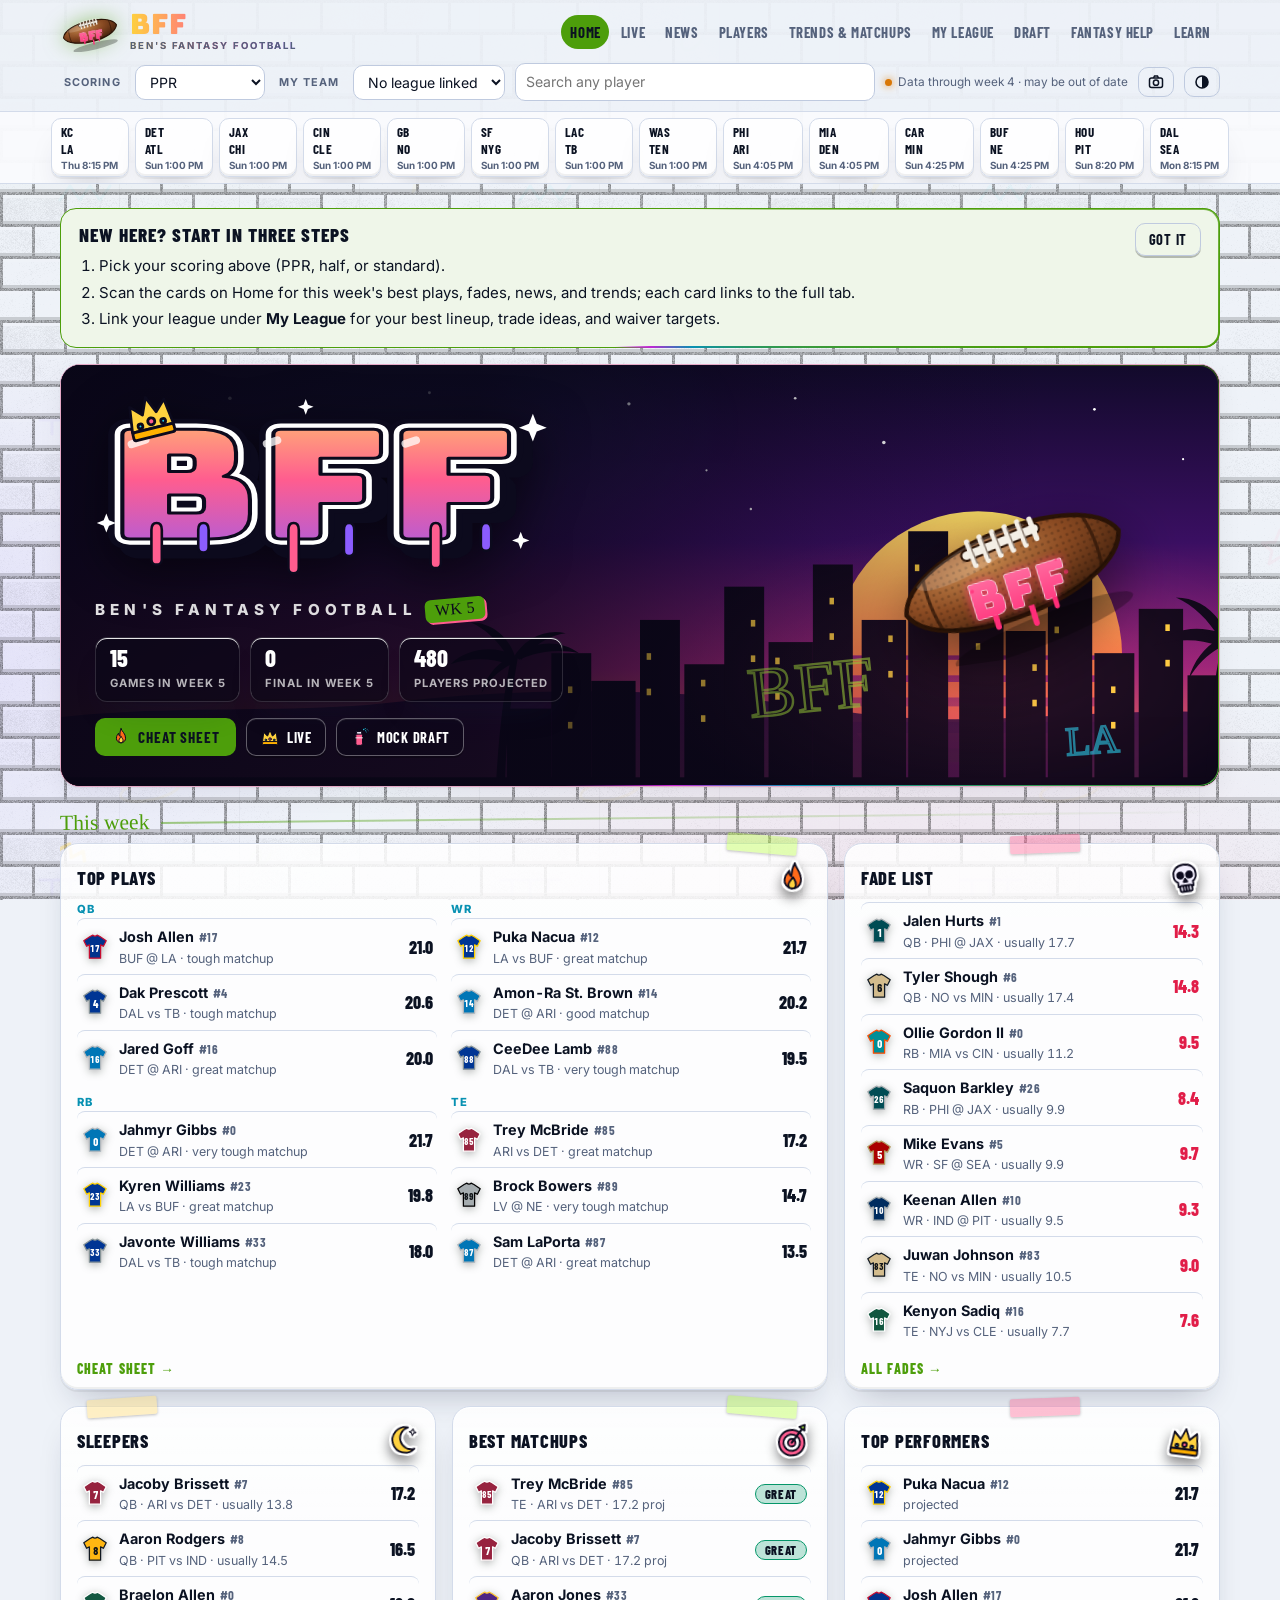
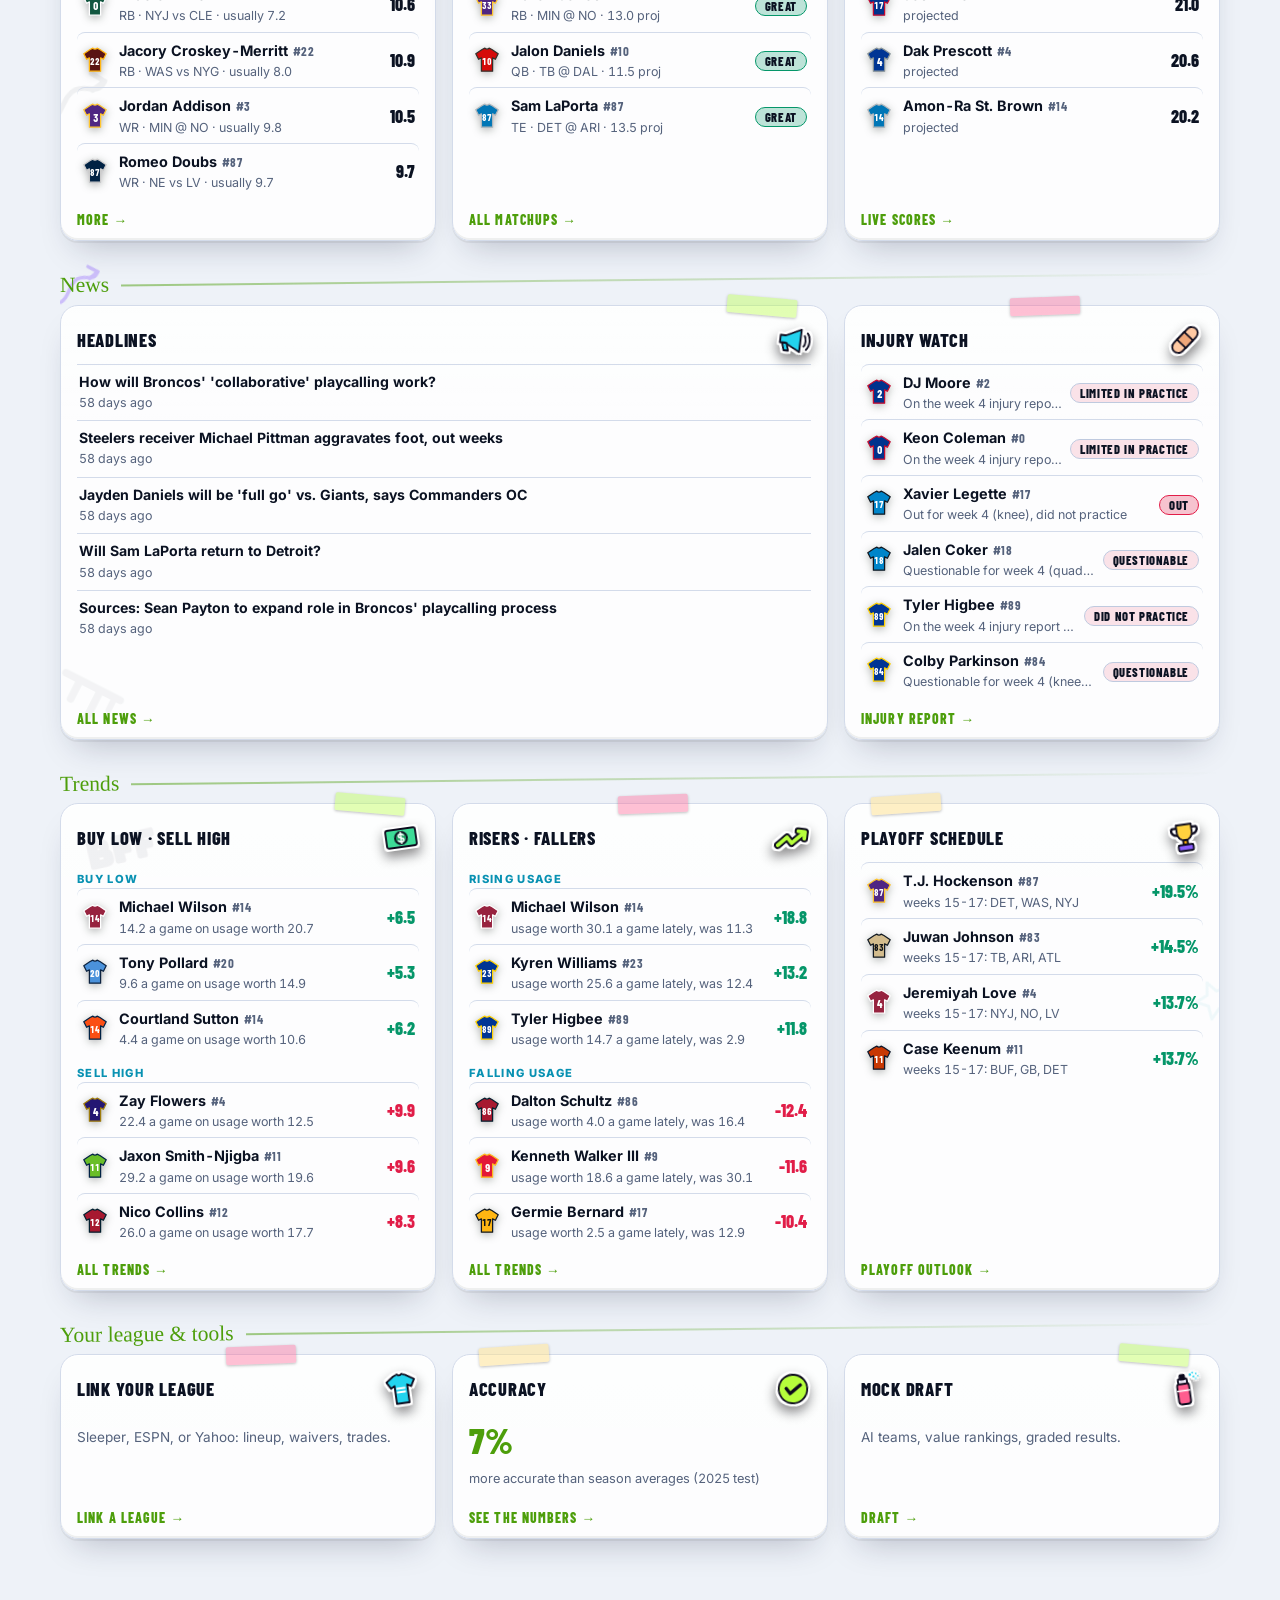
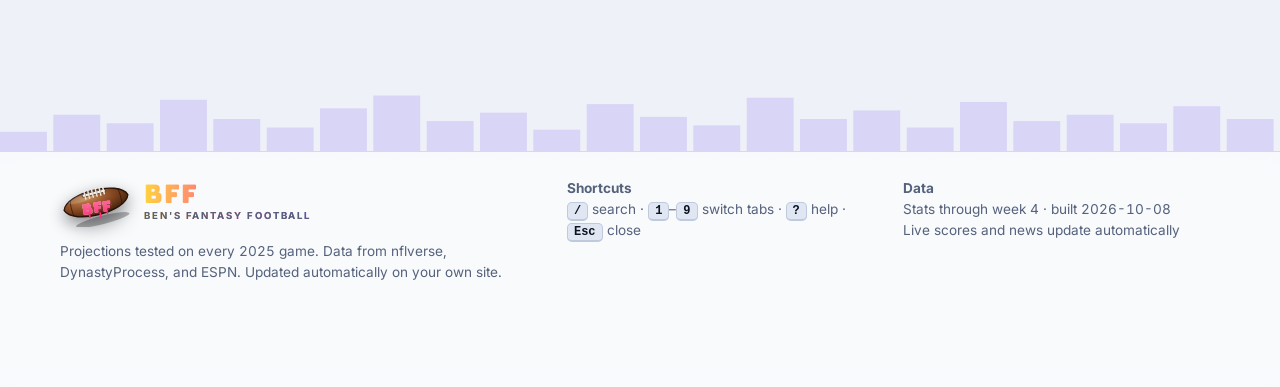
==== index.html @ d850963c "Data update 2026-10-08" ====
<!DOCTYPE html>
<html lang="en"><head><meta charset="utf-8"><meta name="viewport" content="width=device-width, initial-scale=1, viewport-fit=cover">
<title>BFF · Ben's Fantasy Football</title>
<meta name="description" content="BFF · Ben's Fantasy Football: tested fantasy projections, start/sit calls, live scores, waivers, trades, and mock drafts.">
<meta property="og:title" content="BFF · Ben's Fantasy Football"><meta property="og:description" content="Tested fantasy football projections, start/sit calls, live scores, and mock drafts."><meta name="theme-color" content="#0c0a1d">
<link rel="icon" href="data:image/svg+xml,%3Csvg%20xmlns%3D%27http%3A//www.w3.org/2000/svg%27%20viewBox%3D%270%200%2064%2064%27%3E%3Cg%20transform%3D%27rotate%28-14%2032%2032%29%27%3E%3Cpath%20d%3D%27M3%2032C9%2013%2055%2013%2061%2032%2055%2051%209%2051%203%2032z%27%20fill%3D%27%238a4a22%27%20stroke%3D%27%232a1306%27%20stroke-width%3D%272%27/%3E%3Cpath%20d%3D%27M22%2021h20%27%20stroke%3D%27%23f4efe6%27%20stroke-width%3D%273%27%20stroke-linecap%3D%27round%27/%3E%3Ctext%20x%3D%2732%27%20y%3D%2742%27%20text-anchor%3D%27middle%27%20font-family%3D%27Impact%2CArial%20Black%2Csans-serif%27%20font-size%3D%2717%27%20fill%3D%27%23ff2d78%27%20stroke%3D%27%23fff%27%20stroke-width%3D%27.6%27%3EBFF%3C/text%3E%3C/g%3E%3C/svg%3E">
<link rel="preconnect" href="https://fonts.googleapis.com"><link rel="preconnect" href="https://fonts.gstatic.com" crossorigin>
<link href="https://fonts.googleapis.com/css2?family=Barlow+Condensed:wght@600;700;800&family=Inter:wght@400;500;600;700&family=Bungee&family=Permanent+Marker&display=swap" rel="stylesheet">
<style>:root{box-sizing:border-box;padding-top:env(safe-area-inset-top,0px);padding-bottom:env(safe-area-inset-bottom,0px);
--bg:#eef2f8;--bg2:#e1e7f2;--panel:rgba(255,255,255,.86);--solid:#fff;--line:#d3dbea;--line2:#bfcadf;--ink:#0b1222;--mute:#55627c;
--acc:#4d9e0b;--acc-ink:#0b1222;--acc2:#0891b2;--acc3:#c026d3;--warn:#d97706;--bad:#e11d48;--good:#059669;--live:#ef4444;
--QB:#7c3aed;--RB:#059669;--WR:#0284c7;--TE:#db2777;--glow:0 0 0 rgba(0,0,0,0);--shadow:0 1px 2px rgba(15,23,42,.06),0 8px 24px rgba(15,23,42,.06);
--yard:rgba(11,18,34,.045);--lightA:rgba(77,158,11,.10);--lightB:rgba(8,145,178,.10);--cond:"Barlow Condensed","Arial Narrow","Roboto Condensed",Impact,sans-serif}
@media (prefers-color-scheme:dark){:root:not([data-theme="light"]){--bg:#060a14;--bg2:#0c1324;--panel:rgba(15,23,42,.72);--solid:#0f172a;--line:#1e2a45;--line2:#2b3a5c;--ink:#eef3ff;--mute:#8d9cbc;
--acc:#b6ff3b;--acc-ink:#071003;--acc2:#22d3ee;--acc3:#ff4fd8;--warn:#ffb020;--bad:#ff5d6c;--good:#3ddc97;--live:#ff3b3b;--QB:#a78bfa;--RB:#34d399;--WR:#38bdf8;--TE:#f472b6;
--glow:0 0 24px rgba(182,255,59,.25);--shadow:0 10px 30px rgba(0,0,0,.35);--yard:rgba(255,255,255,.035);--lightA:rgba(182,255,59,.10);--lightB:rgba(34,211,238,.12)}}
:root[data-theme="dark"]{--bg:#060a14;--bg2:#0c1324;--panel:rgba(15,23,42,.72);--solid:#0f172a;--line:#1e2a45;--line2:#2b3a5c;--ink:#eef3ff;--mute:#8d9cbc;
--acc:#b6ff3b;--acc-ink:#071003;--acc2:#22d3ee;--acc3:#ff4fd8;--warn:#ffb020;--bad:#ff5d6c;--good:#3ddc97;--live:#ff3b3b;--QB:#a78bfa;--RB:#34d399;--WR:#38bdf8;--TE:#f472b6;
--glow:0 0 24px rgba(182,255,59,.25);--shadow:0 10px 30px rgba(0,0,0,.35);--yard:rgba(255,255,255,.035);--lightA:rgba(182,255,59,.10);--lightB:rgba(34,211,238,.12)}
*{box-sizing:border-box}html{scroll-padding-top:env(safe-area-inset-top,0px);scroll-behavior:smooth}
body{margin:0;color:var(--ink);font:15px/1.55 Inter,-apple-system,"Segoe UI",Roboto,Arial,sans-serif;font-variant-numeric:tabular-nums;-webkit-font-smoothing:antialiased;background:var(--bg);
background-image:radial-gradient(900px 500px at 8% -10%,var(--lightA),transparent 60%),radial-gradient(900px 500px at 92% -10%,var(--lightB),transparent 60%),repeating-linear-gradient(90deg,transparent 0 119px,var(--yard) 119px 120px);background-attachment:fixed}
a{color:inherit;text-decoration:none}a:hover{color:var(--acc2)}
.skip{position:absolute;left:-999px;top:8px;background:var(--acc);color:var(--acc-ink);padding:8px 12px;border-radius:8px;z-index:60}.skip:focus{left:8px}:focus-visible{outline:2px solid var(--acc2);outline-offset:2px}
/* ---------- header */
.top{position:sticky;top:0;z-index:30;background:color-mix(in srgb,var(--bg) 78%,transparent);backdrop-filter:blur(14px);-webkit-backdrop-filter:blur(14px);border-bottom:1px solid var(--line)}
.top .in{max-width:1200px;margin:0 auto;padding:10px 20px;display:flex;align-items:center;gap:16px;flex-wrap:wrap}
.logo{display:flex;align-items:center;gap:10px}.logo svg{filter:drop-shadow(0 0 10px color-mix(in srgb,var(--acc) 50%,transparent))}
.word{font-family:var(--cond);font-weight:800;font-size:1.55rem;letter-spacing:.02em;line-height:1;text-transform:uppercase;background:linear-gradient(90deg,var(--acc),var(--acc2));-webkit-background-clip:text;background-clip:text;color:transparent}
.word small{display:block;font:600 .66rem/1.6 Inter,sans-serif;letter-spacing:.14em;color:var(--mute);-webkit-text-fill-color:var(--mute)}
nav.tabs{display:flex;gap:4px;flex-wrap:wrap;margin-left:auto}nav.tabs button{font:700 .98rem var(--cond);letter-spacing:.06em;text-transform:uppercase;background:transparent;border:1px solid transparent;color:var(--mute);padding:7px 13px;border-radius:999px;cursor:pointer}
nav.tabs button:hover{color:var(--ink);border-color:var(--line2)}nav.tabs button.on{background:var(--acc);color:var(--acc-ink);box-shadow:var(--glow)}
nav.tabs .livebtn.has::before{content:"";display:inline-block;width:8px;height:8px;border-radius:50%;background:var(--live);margin-right:6px;animation:pulse 1.4s infinite;vertical-align:1px}
.iconbtn{background:transparent;border:1px solid var(--line2);color:var(--ink);border-radius:10px;padding:6px 9px;cursor:pointer;display:inline-flex;align-items:center}
.ctrl{display:flex;gap:10px;align-items:center;flex-wrap:wrap;max-width:1200px;margin:0 auto;padding:0 20px 10px}.ctrl label{font:700 .68rem Inter,sans-serif;letter-spacing:.1em;text-transform:uppercase;color:var(--mute);margin-right:4px}
.ctrl select,.ctrl input{background:var(--solid);color:var(--ink);border:1px solid var(--line2);border-radius:10px;padding:7px 10px;font:inherit;font-size:.88rem}.ctrl .find{flex:1 1 220px;min-width:180px}
.fresh{font-size:.74rem;color:var(--mute);margin-left:auto;white-space:nowrap}.dot{display:inline-block;width:7px;height:7px;border-radius:50%;background:var(--good);margin-right:6px;box-shadow:0 0 8px var(--good)}.dot.old{background:var(--warn);box-shadow:0 0 8px var(--warn)}
/* ---------- ticker */
.ticker{overflow:hidden;border-top:1px solid var(--line);background:color-mix(in srgb,var(--solid) 60%,transparent)}.tk{display:flex;gap:10px;width:max-content;padding:7px 0;animation:tick 70s linear infinite}.ticker:hover .tk{animation-play-state:paused}
.tg{display:inline-flex;align-items:center;gap:8px;font:700 .95rem var(--cond);letter-spacing:.04em;padding:3px 12px;border-right:1px solid var(--line);white-space:nowrap;cursor:pointer}.tg .st{font:600 .7rem Inter,sans-serif;color:var(--mute);letter-spacing:.04em}
.tg .lv{color:var(--live)}.tg b.w{color:var(--acc)}
@keyframes tick{from{transform:translateX(0)}to{transform:translateX(-50%)}}@keyframes pulse{0%,100%{opacity:1;transform:scale(1)}50%{opacity:.35;transform:scale(.8)}}
/* ---------- layout */
main{max-width:1200px;margin:0 auto;padding:10px 20px 90px}.pane[hidden]{display:none}
.hero{position:relative;overflow:hidden;border:1px solid var(--line);border-radius:20px;padding:24px 26px;margin:16px 0;background:linear-gradient(135deg,color-mix(in srgb,var(--acc) 16%,var(--solid)),var(--solid) 45%,color-mix(in srgb,var(--acc2) 14%,var(--solid)));box-shadow:var(--shadow)}
.hero::after{content:"";position:absolute;inset:0;background:repeating-linear-gradient(90deg,transparent 0 59px,var(--yard) 59px 60px);pointer-events:none}
.hero h1{font:800 3rem/0.95 var(--cond);letter-spacing:.01em;text-transform:uppercase;margin:0}.hero h1 span{color:var(--acc);text-shadow:var(--glow)}.hero p{margin:8px 0 0;color:var(--mute);max-width:62ch;position:relative;z-index:1}
.hstats{display:flex;gap:10px;flex-wrap:wrap;margin-top:16px;position:relative;z-index:1}.hs{background:color-mix(in srgb,var(--solid) 70%,transparent);border:1px solid var(--line);border-radius:12px;padding:8px 14px}.hs b{display:block;font:800 1.5rem/1 var(--cond)}.hs span{font-size:.7rem;letter-spacing:.08em;text-transform:uppercase;color:var(--mute);font-weight:700}
.vh{display:flex;align-items:flex-end;justify-content:space-between;gap:12px;flex-wrap:wrap;margin:22px 0 8px}.vh h1{font:800 2.2rem/1 var(--cond);text-transform:uppercase;letter-spacing:.02em;margin:0}.vh p{margin:4px 0 0;color:var(--mute);max-width:70ch}
.panel{background:var(--panel);border:1px solid var(--line);border-radius:18px;padding:18px 20px;margin:14px 0;box-shadow:var(--shadow);backdrop-filter:blur(8px)}
.panel h2{font:800 1.35rem/1.1 var(--cond);letter-spacing:.03em;text-transform:uppercase;margin:0 0 10px;display:flex;align-items:center;gap:10px}.panel h2::before{content:"";width:10px;height:10px;transform:rotate(45deg);background:var(--acc);box-shadow:var(--glow)}
h3{font:800 1rem var(--cond);letter-spacing:.08em;text-transform:uppercase;color:var(--acc2);margin:16px 0 6px}
.m{color:var(--mute);font-size:.85rem}.grid2{display:grid;grid-template-columns:repeat(auto-fit,minmax(330px,1fr));gap:14px}
button.btn{font:700 .95rem var(--cond);letter-spacing:.06em;text-transform:uppercase;background:var(--acc);color:var(--acc-ink);border:0;border-radius:10px;padding:9px 16px;cursor:pointer;box-shadow:var(--glow)}button.btn:hover{filter:brightness(1.08)}
button.ghost{font:700 .9rem var(--cond);letter-spacing:.05em;text-transform:uppercase;background:transparent;color:var(--ink);border:1px solid var(--line2);border-radius:10px;padding:7px 13px;cursor:pointer}button.ghost:hover{border-color:var(--acc2);color:var(--acc2)}
input,select,textarea{font:inherit;color:var(--ink);background:var(--solid);border:1px solid var(--line2);border-radius:10px;padding:8px 10px;width:100%}textarea{min-height:110px;font:.8rem/1.4 ui-monospace,Menlo,monospace}label.lb{display:block;font:700 .68rem Inter,sans-serif;letter-spacing:.1em;text-transform:uppercase;color:var(--mute);margin:8px 0 4px}
.chk{display:inline-flex;align-items:center;gap:6px;font-size:.85rem;color:var(--mute);cursor:pointer}.chk input{width:auto}
.pills{display:inline-flex;gap:4px;background:var(--bg2);border:1px solid var(--line);border-radius:999px;padding:4px;flex-wrap:wrap}.pills button{font:700 .95rem var(--cond);letter-spacing:.06em;text-transform:uppercase;border:0;background:transparent;color:var(--mute);padding:6px 14px;border-radius:999px;cursor:pointer}.pills button.on{background:var(--ink);color:var(--bg)}
.bar{display:flex;gap:12px;align-items:center;flex-wrap:wrap;margin:6px 0 12px}
.empty{border:1px dashed var(--line2);border-radius:14px;padding:26px;text-align:center;color:var(--mute)}
.note{border-left:3px solid var(--acc2);background:color-mix(in srgb,var(--acc2) 8%,transparent);border-radius:0 10px 10px 0;padding:10px 14px;font-size:.88rem;margin:10px 0}
/* ---------- badges, chips */
.pos{display:inline-flex;align-items:center;justify-content:center;min-width:30px;height:20px;padding:0 6px;border-radius:6px;font:800 .8rem var(--cond);letter-spacing:.05em;color:#fff}.pos.QB{background:var(--QB)}.pos.RB{background:var(--RB)}.pos.WR{background:var(--WR)}.pos.TE{background:var(--TE)}
.team{display:inline-flex;align-items:center;gap:6px;font:700 .9rem var(--cond);letter-spacing:.05em}.team i{width:9px;height:9px;border-radius:50%;display:inline-block;box-shadow:0 0 0 1px var(--line2)}
.inj{display:inline-block;font:800 .72rem var(--cond);letter-spacing:.05em;padding:1px 6px;border-radius:5px;background:var(--bad);color:#fff;margin-left:6px;vertical-align:2px}.inj.Q{background:var(--warn);color:#1b1300}
.prac{display:inline-block;font:700 .68rem Inter,sans-serif;padding:1px 6px;border-radius:5px;border:1px solid var(--line2);color:var(--mute);margin-left:4px;vertical-align:2px}
.gr{display:inline-block;padding:2px 9px;border-radius:999px;font:800 .78rem var(--cond);letter-spacing:.05em;text-transform:uppercase;border:1px solid var(--line2)}
.gr.g2{background:color-mix(in srgb,var(--good) 26%,transparent);border-color:var(--good)}.gr.g1{background:color-mix(in srgb,var(--good) 12%,transparent)}.gr.b1{background:color-mix(in srgb,var(--bad) 12%,transparent)}.gr.b2{background:color-mix(in srgb,var(--bad) 26%,transparent);border-color:var(--bad)}
.verdict{display:inline-block;font:800 .82rem var(--cond);letter-spacing:.08em;text-transform:uppercase;padding:3px 10px;border-radius:7px}.verdict.start{background:var(--acc);color:var(--acc-ink);box-shadow:var(--glow)}.verdict.flex{background:color-mix(in srgb,var(--acc2) 22%,transparent);color:var(--ink);border:1px solid var(--acc2)}.verdict.sit{background:transparent;color:var(--mute);border:1px solid var(--line2)}
.pill{display:inline-block;font:700 .72rem Inter,sans-serif;padding:1px 8px;border-radius:999px;background:color-mix(in srgb,var(--acc3) 16%,transparent);border:1px solid color-mix(in srgb,var(--acc3) 45%,transparent)}
.tip{display:inline-flex;align-items:center;justify-content:center;width:16px;height:16px;border-radius:50%;border:1px solid var(--line2);font:700 .66rem Inter,sans-serif;color:var(--mute);cursor:help;position:relative;margin-left:5px;vertical-align:1px}
.tip:hover::after,.tip:focus::after{content:attr(data-tip);position:absolute;left:50%;bottom:130%;transform:translateX(-50%);width:max-content;max-width:260px;background:var(--ink);color:var(--bg);font:500 .78rem/1.4 Inter,sans-serif;text-transform:none;letter-spacing:0;padding:8px 10px;border-radius:8px;z-index:40;white-space:normal;box-shadow:var(--shadow)}
/* ---------- rankings */
.tier{display:flex;align-items:center;gap:10px;margin:18px 0 6px;font:800 1.05rem var(--cond);letter-spacing:.08em;text-transform:uppercase;color:var(--acc2)}.tier::after{content:"";flex:1;height:1px;background:linear-gradient(90deg,var(--acc2),transparent)}.tier span{font:600 .78rem Inter,sans-serif;letter-spacing:0;text-transform:none;color:var(--mute)}
.row{display:grid;grid-template-columns:26px 50px minmax(200px,1.7fr) minmax(130px,1fr) 150px 96px 86px 92px;gap:12px;align-items:center;background:var(--panel);border:1px solid var(--line);border-radius:14px;padding:10px 14px;margin:7px 0;transition:border-color .15s,transform .15s}
.row:hover{border-color:var(--line2);transform:translateY(-1px)}.row.sel{border-color:var(--acc);box-shadow:var(--glow)}.row input{width:auto;accent-color:var(--acc)}
.rk{font:800 1.6rem/1 var(--cond);color:var(--mute);text-align:center}.pnm{font-weight:700;font-size:1rem}.pnm:hover{color:var(--acc2)}.sub{color:var(--mute);font-size:.78rem}
.proj{font:800 1.9rem/1 var(--cond)}.proj small{font:600 .7rem Inter,sans-serif;color:var(--mute);margin-left:3px}
.rng{position:relative;height:6px;border-radius:99px;background:var(--bg2);margin-top:6px}.rng i{position:absolute;top:0;height:100%;border-radius:99px;background:linear-gradient(90deg,var(--acc2),var(--acc));opacity:.75}.rng u{position:absolute;top:-4px;width:3px;height:14px;border-radius:2px;background:var(--ink)}
.spark{display:block}.whybtn{font:700 .8rem var(--cond);letter-spacing:.06em;text-transform:uppercase;background:transparent;border:1px solid var(--line2);color:var(--ink);border-radius:8px;padding:5px 8px;cursor:pointer}.whybtn:hover{border-color:var(--acc);color:var(--acc)}
.why{grid-column:1/-1;border-top:1px dashed var(--line2);padding-top:10px;margin-top:4px;display:grid;grid-template-columns:minmax(260px,1fr) minmax(260px,1.2fr);gap:18px}
.wb{display:grid;grid-template-columns:120px 1fr 52px;gap:8px;align-items:center;font-size:.84rem;margin:5px 0}.wb .t{height:9px;border-radius:99px;background:var(--bg2);position:relative}.wb .t i{position:absolute;top:0;height:100%;border-radius:99px}.wb b{text-align:right;font-family:var(--cond);font-size:1rem}
@media(max-width:900px){.row{grid-template-columns:24px 36px 1fr 96px;row-gap:6px}.row .c-vegas,.row .c-spark{display:none}.row .c-match{grid-column:3}.row .c-verd{grid-column:4}.why{grid-template-columns:1fr}}
.tray{position:fixed;left:50%;bottom:16px;transform:translateX(-50%);z-index:35;width:min(1100px,calc(100% - 24px));background:var(--solid);border:1px solid var(--acc);border-radius:18px;box-shadow:var(--shadow),var(--glow);padding:14px 16px}
.tray h2{font:800 1.2rem var(--cond);text-transform:uppercase;letter-spacing:.04em;margin:0 0 8px}.cmp{display:grid;grid-template-columns:repeat(auto-fit,minmax(210px,1fr));gap:10px}
.cbox{border:1px solid var(--line);border-radius:12px;padding:10px 12px;background:var(--panel)}.cbox.win{border-color:var(--acc);box-shadow:var(--glow)}.cbox .big{font:800 2rem/1 var(--cond)}
/* ---------- player card */
.pcard{position:relative;overflow:hidden;border-radius:22px;border:1px solid var(--line);padding:22px 24px;background:linear-gradient(135deg,color-mix(in srgb,var(--pc) 30%,var(--solid)),var(--solid) 55%);box-shadow:var(--shadow)}
.pcard::before{content:"";position:absolute;right:-60px;top:-60px;width:260px;height:260px;border-radius:50%;background:radial-gradient(circle,color-mix(in srgb,var(--pc) 45%,transparent),transparent 70%)}
.pname{font:800 3rem/0.95 var(--cond);text-transform:uppercase;letter-spacing:.01em;margin:6px 0 4px;position:relative}.pmeta{color:var(--mute);position:relative}
.tiles{display:grid;grid-template-columns:repeat(auto-fit,minmax(150px,1fr));gap:10px;margin-top:16px;position:relative}.tile{background:color-mix(in srgb,var(--solid) 75%,transparent);border:1px solid var(--line);border-radius:14px;padding:10px 12px}
.tile span{display:flex;align-items:center;font:700 .66rem Inter,sans-serif;letter-spacing:.1em;text-transform:uppercase;color:var(--mute)}.tile b{display:block;font:800 1.7rem/1.05 var(--cond);margin-top:3px}.tile em{font-style:normal;font-size:.76rem;color:var(--mute)}
.strip{display:grid;grid-template-columns:repeat(auto-fill,minmax(92px,1fr));gap:8px}.wk{border-radius:12px;padding:8px 10px;border:1px solid var(--line);text-align:center}.wk b{display:block;font:800 1.25rem var(--cond)}.wk span{font-size:.72rem;color:var(--mute)}
.chart{width:100%;height:auto;display:block}.chart text{font:600 10px Inter,sans-serif;fill:var(--mute)}
.key{margin:0;padding-left:18px}.key li{margin:6px 0}
/* ---------- tables */
.scroll{overflow-x:auto}table{border-collapse:collapse;width:100%;min-width:520px;font-size:.88rem}th{font:700 .68rem Inter,sans-serif;letter-spacing:.1em;text-transform:uppercase;color:var(--mute);text-align:left;padding:8px;border-bottom:2px solid var(--acc2)}td{padding:8px;border-bottom:1px solid var(--line)}tr:hover td{background:color-mix(in srgb,var(--acc2) 6%,transparent)}
.heat td{text-align:center;font:800 1.05rem var(--cond);letter-spacing:.02em}.heat td:first-child{text-align:left}.heat td .sub{font:500 .68rem Inter,sans-serif}
.mrow{display:flex;justify-content:space-between;align-items:center;gap:10px;padding:8px 0;border-bottom:1px solid var(--line);font-size:.9rem}.mrow:last-child{border-bottom:0}.mrow b{font-family:var(--cond);font-size:1.1rem}
/* ---------- live */
.games{display:grid;grid-template-columns:repeat(auto-fill,minmax(260px,1fr));gap:12px}
.game{position:relative;border:1px solid var(--line);border-radius:16px;padding:12px 14px;background:var(--panel);cursor:pointer;transition:transform .15s,border-color .15s}.game:hover{transform:translateY(-2px);border-color:var(--acc2)}
.game.in{border-color:var(--live);box-shadow:0 0 0 1px var(--live),0 0 22px color-mix(in srgb,var(--live) 30%,transparent)}.game.rz::after{content:"RED ZONE";position:absolute;right:12px;bottom:10px;font:800 .7rem var(--cond);letter-spacing:.1em;color:var(--live)}
.gtop{display:flex;justify-content:space-between;font:700 .72rem Inter,sans-serif;letter-spacing:.06em;text-transform:uppercase;color:var(--mute);margin-bottom:6px}.gtop .lv{color:var(--live)}.gtop .lv::before{content:"";display:inline-block;width:7px;height:7px;border-radius:50%;background:var(--live);margin-right:5px;animation:pulse 1.4s infinite}
.gteam{display:flex;justify-content:space-between;align-items:center;font:800 1.5rem/1.25 var(--cond);letter-spacing:.03em}.gteam .sc{font-size:1.9rem}.gteam.lose{opacity:.55}.gteam .poss::after{content:"\25C2";color:var(--acc);margin-left:6px;font-size:1rem}
.gfoot{display:flex;justify-content:space-between;gap:8px;font-size:.74rem;color:var(--mute);margin-top:4px}
.drawer{border:1px solid var(--acc2);border-radius:18px;background:var(--solid);padding:16px 18px;margin:14px 0;box-shadow:var(--shadow)}
.fpt{font:800 1.15rem var(--cond);color:var(--acc)}
.prog{height:8px;border-radius:99px;background:var(--bg2);position:relative;overflow:hidden;margin-top:4px}.prog i{position:absolute;inset:0 auto 0 0;border-radius:99px;background:linear-gradient(90deg,var(--acc2),var(--acc))}
/* ---------- league + help */
.trade{display:grid;grid-template-columns:1fr auto 1fr;gap:10px;align-items:center;border:1px solid var(--line);border-radius:14px;padding:10px 12px;margin:8px 0;background:var(--panel)}.trade .arrow{font:800 1.4rem var(--cond);color:var(--acc)}
.gain{font-weight:800}.gain.pos{color:var(--good)}.gain.neg{color:var(--bad)}
.steps{display:grid;grid-template-columns:repeat(auto-fit,minmax(220px,1fr));gap:12px;counter-reset:s}.step{border:1px solid var(--line);border-radius:14px;padding:14px;background:var(--panel);counter-increment:s;position:relative}.step::before{content:counter(s);position:absolute;right:12px;top:6px;font:800 2.4rem var(--cond);color:color-mix(in srgb,var(--acc) 55%,transparent)}.step b{font:800 1.15rem var(--cond);text-transform:uppercase;letter-spacing:.04em}
.gloss{display:grid;grid-template-columns:repeat(auto-fit,minmax(260px,1fr));gap:10px}.gloss div{border:1px solid var(--line);border-radius:12px;padding:10px 12px;background:var(--panel)}.gloss b{display:block;font:800 1.05rem var(--cond);letter-spacing:.04em;text-transform:uppercase;color:var(--acc2)}
details.fold{border:1px solid var(--line);border-radius:14px;background:var(--panel);padding:0 16px;margin:10px 0}details.fold[open]{padding-bottom:14px}details.fold summary{cursor:pointer;list-style:none;padding:12px 0;font:800 1.05rem var(--cond);letter-spacing:.05em;text-transform:uppercase;display:flex;justify-content:space-between}details.fold summary::after{content:"+";color:var(--acc)}details.fold[open] summary::after{content:"\2013"}details.fold summary::-webkit-details-marker{display:none}
.welcome{display:flex;gap:16px;align-items:flex-start;justify-content:space-between;border:1px solid var(--acc);border-radius:16px;padding:14px 18px;background:color-mix(in srgb,var(--acc) 9%,var(--solid));margin:14px 0}.welcome ol{margin:6px 0 0;padding-left:20px}.welcome li{margin:3px 0}
@media(prefers-reduced-motion:reduce){*{animation:none!important;transition:none!important}html{scroll-behavior:auto}}
@media print{.top,.ticker,.tray{display:none}}

.ctrl select{width:auto;min-width:130px}.ctrl .find{width:auto}.ctrl label{margin-left:4px}

.titem{display:grid;grid-template-columns:1fr auto;gap:4px 12px;align-items:center;border:1px solid var(--line);border-radius:14px;padding:10px 12px;margin:8px 0;background:var(--panel)}
.titem .tv{text-align:right}.titem .tv b{display:block;font:800 1.6rem/1 var(--cond)}.titem .tv span{font:600 .66rem Inter,sans-serif;letter-spacing:.08em;text-transform:uppercase;color:var(--mute)}
.titem .tr{grid-column:1/-1;font-size:.84rem;color:var(--mute)}.up2{color:var(--good)}.dn2{color:var(--bad)}
.vtile{border:1px solid var(--line);border-radius:14px;padding:12px 14px;background:var(--panel)}.vtile b{display:block;font:800 1.7rem/1.05 var(--cond)}.vtile span{font-size:.8rem;color:var(--mute)}
.own{font:700 .7rem Inter,sans-serif;padding:1px 7px;border-radius:999px;border:1px solid var(--line2);color:var(--mute);margin-left:6px}.own.av{border-color:var(--good);color:var(--good)}.own.me{border-color:var(--acc);color:var(--acc)}

/* ---------- avatars, team badges */
.av{position:relative;flex:none;display:inline-grid;place-items:center;width:var(--s);height:var(--s);border-radius:50%;overflow:hidden;vertical-align:middle;
background:radial-gradient(circle at 30% 25%,color-mix(in srgb,var(--c1) 70%,#fff 30%),var(--c1) 55%,color-mix(in srgb,var(--c2) 85%,#000));box-shadow:0 0 0 2px var(--pc),0 2px 8px rgba(0,0,0,.25);margin-right:8px}
.av b{font:800 calc(var(--s)*.42)/1 var(--cond);color:#fff;letter-spacing:.02em;text-shadow:0 1px 2px rgba(0,0,0,.45)}
.av img{position:absolute;inset:0;width:100%;height:100%;object-fit:cover;object-position:50% 12%;background:color-mix(in srgb,var(--c1) 35%,var(--solid));transform:scale(1.25) translateY(8%)}
.pl{display:inline-flex;align-items:center;vertical-align:middle}
.team .sh,.tb.sh{display:inline-block;width:calc(var(--s,14px)*.86);height:var(--s,14px);clip-path:polygon(50% 0,100% 14%,100% 58%,50% 100%,0 58%,0 14%);background:linear-gradient(180deg,var(--c1) 0 58%,var(--c2) 58% 72%,var(--c1) 72%);box-shadow:none;border-radius:0}
.team img.lg{width:18px;height:18px;object-fit:contain}
/* ---------- dynamic player hero */
.phero{position:relative;overflow:hidden;border-radius:24px;border:1px solid var(--line);min-height:300px;display:grid;grid-template-columns:minmax(220px,340px) 1fr;align-items:end;
background:linear-gradient(120deg,color-mix(in srgb,var(--c1) 60%,#05070d),color-mix(in srgb,var(--c1) 26%,#0b1020) 55%,#0b1020);box-shadow:var(--shadow);transform-style:preserve-3d;transition:transform .25s ease-out;color:#fff}
.phbg{position:absolute;inset:-40%;background:conic-gradient(from 0deg,transparent 0 20%,color-mix(in srgb,var(--c2) 45%,transparent) 30%,transparent 40% 70%,color-mix(in srgb,var(--pc) 40%,transparent) 80%,transparent 90%);animation:spin 14s linear infinite;opacity:.55;filter:blur(30px)}
.phero::before{content:"";position:absolute;inset:0;background:repeating-linear-gradient(115deg,transparent 0 22px,rgba(255,255,255,.04) 22px 24px);pointer-events:none}
.phnum{position:absolute;right:-10px;bottom:-60px;font:800 21rem/1 var(--cond);color:rgba(255,255,255,.07);letter-spacing:-.04em;pointer-events:none;user-select:none}
.phimg{position:relative;align-self:stretch;display:grid;place-items:end center;transform:translateZ(40px)}
.phimg img.cut{max-height:300px;max-width:100%;filter:drop-shadow(0 18px 30px rgba(0,0,0,.55));animation:float 5s ease-in-out infinite}
.bigav{display:none;place-items:center;width:200px;height:200px;margin:40px 0 30px;border-radius:50%;background:radial-gradient(circle at 30% 25%,color-mix(in srgb,var(--c1) 60%,#fff 40%),var(--c1) 55%,color-mix(in srgb,var(--c2) 80%,#000));box-shadow:0 0 0 5px var(--pc),0 0 50px color-mix(in srgb,var(--pc) 60%,transparent),0 20px 40px rgba(0,0,0,.5);animation:float 5s ease-in-out infinite;position:relative}
.phimg.nophoto .bigav{display:grid}.bigav b{font:800 5.4rem/1 var(--cond);color:#fff;text-shadow:0 4px 12px rgba(0,0,0,.45)}.bigav span{position:absolute;bottom:22px;font:800 1.2rem var(--cond);letter-spacing:.08em;color:rgba(255,255,255,.85)}
.phtxt{position:relative;padding:26px 28px;transform:translateZ(25px)}.phtxt .pname{color:#fff;text-shadow:0 4px 18px rgba(0,0,0,.4);font-size:3.6rem}.phtxt .pmeta{color:rgba(255,255,255,.78)}
.phtxt .team{color:#fff}.phero .shine{position:absolute;inset:0;background:radial-gradient(500px circle at var(--mx,50%) var(--my,50%),rgba(255,255,255,.12),transparent 45%);pointer-events:none}
@media(max-width:700px){.phero{grid-template-columns:1fr}.phimg{place-items:center}.phtxt .pname{font-size:2.6rem}.phnum{font-size:13rem}}
@keyframes spin{to{transform:rotate(360deg)}}@keyframes float{0%,100%{transform:translateY(0)}50%{transform:translateY(-8px)}}
/* ---------- quick interaction animations */
.pane:not([hidden]){animation:paneIn .28s cubic-bezier(.2,.7,.2,1)}
@keyframes paneIn{from{opacity:0;transform:translateY(10px)}to{opacity:1;transform:none}}
.ani{animation:fadeUp .38s cubic-bezier(.2,.7,.2,1) both;animation-delay:calc(min(var(--i,0),14)*28ms)}
@keyframes fadeUp{from{opacity:0;transform:translateY(12px)}to{opacity:1;transform:none}}
.why{animation:expand .26s ease-out}@keyframes expand{from{opacity:0;transform:translateY(-8px)}}
.row.sel{animation:selPop .35s ease-out}@keyframes selPop{0%{transform:scale(1)}40%{transform:scale(1.012)}100%{transform:scale(1)}}
button,.game,.row,.titem,.tile,.pills button,nav.tabs button{transition:transform .14s ease,background-color .2s,border-color .2s,color .2s,box-shadow .2s}
button:active,.pills button:active{transform:scale(.95)}.tile:hover,.titem:hover,.vtile:hover{transform:translateY(-2px);border-color:var(--line2)}
.rip{position:absolute;border-radius:50%;pointer-events:none;background:currentColor;opacity:.28;transform:scale(0);animation:rip .5s ease-out forwards}@keyframes rip{to{transform:scale(1);opacity:0}}
button.btn,button.ghost,.pills button,nav.tabs button,.whybtn{position:relative;overflow:hidden}
.game.flash{animation:flash 1.2s ease-out}@keyframes flash{0%{box-shadow:0 0 0 3px var(--acc),0 0 40px var(--acc)}100%{box-shadow:none}}
.tray:not([hidden]){animation:trayIn .3s cubic-bezier(.2,.7,.2,1)}@keyframes trayIn{from{opacity:0;transform:translate(-50%,20px)}to{opacity:1;transform:translate(-50%,0)}}
#cmpwrap .panel{animation:fadeUp .3s ease-out}
.photobtn.off{opacity:.5}

[hidden]{display:none!important}
nav.tabs button{padding:7px 11px}

@media(max-width:700px){.top{position:relative}.word small{display:none}nav.tabs{flex-wrap:nowrap;overflow-x:auto;width:100%;margin-left:0;scrollbar-width:none;-webkit-mask-image:linear-gradient(90deg,#000 88%,transparent)}nav.tabs::-webkit-scrollbar{display:none}nav.tabs button{flex:none}
.top .in{gap:10px;padding:10px 14px}.ctrl{padding:0 14px 10px;gap:8px}.ctrl label{display:none}.ctrl select{flex:1 1 40%;min-width:0}.ctrl .find{flex:1 1 100%}.fresh{margin-left:0}main{padding:6px 14px 90px}.hero h1{font-size:2.3rem}}

/* ---------- v3: real photos/logos where allowed, jerseys and team tags otherwise */
.avw{position:relative;display:inline-flex;flex:none;margin-right:8px;vertical-align:middle}
.av.ph{margin-right:0;background:color-mix(in srgb,var(--c1) 40%,var(--solid))}.av.ph img{transform:scale(1.18) translateY(6%)}
.avn{position:absolute;right:-6px;bottom:-4px;font:800 .62rem/1 var(--cond);font-style:normal;padding:2px 4px;border-radius:5px;background:var(--ink);color:var(--bg);letter-spacing:.02em}
.jr{flex:none;margin-right:8px;vertical-align:middle;filter:drop-shadow(0 2px 4px rgba(0,0,0,.3));overflow:visible}
.jn{font:700 .8rem var(--cond);color:var(--mute);margin-left:5px;letter-spacing:.03em}
.tt{display:inline-block;font:800 .78rem/1 var(--cond);letter-spacing:.05em;padding:3px 6px;border-radius:5px;background:var(--c1);box-shadow:inset 0 -2px 0 var(--c2);vertical-align:1px}
.team img.lg{width:20px;height:20px;object-fit:contain;margin-right:2px}
.bigjr{display:none}.phimg.nophoto .bigjr{display:block;margin:26px 0 18px;animation:float 5s ease-in-out infinite;filter:drop-shadow(0 22px 30px rgba(0,0,0,.55))}
/* ---------- v3: transitions */
.top{view-transition-name:hdr}
::view-transition-group(*){animation-duration:.4s;animation-timing-function:cubic-bezier(.2,.7,.2,1)}
html[data-vt=fwd]::view-transition-old(root){animation:vtOutL .26s both cubic-bezier(.4,0,1,1)}html[data-vt=fwd]::view-transition-new(root){animation:vtInR .34s both cubic-bezier(0,0,.2,1)}
html[data-vt=back]::view-transition-old(root){animation:vtOutR .26s both cubic-bezier(.4,0,1,1)}html[data-vt=back]::view-transition-new(root){animation:vtInL .34s both cubic-bezier(0,0,.2,1)}
html[data-vt=open]::view-transition-old(root){animation:vtFade .24s both}html[data-vt=open]::view-transition-new(root){animation:vtZoom .38s both cubic-bezier(0,0,.2,1)}
::view-transition-group(pav),::view-transition-group(pnm){animation-duration:.48s}
@keyframes vtOutL{to{opacity:0;transform:translateX(-5%)}}@keyframes vtInR{from{opacity:0;transform:translateX(5%)}}@keyframes vtOutR{to{opacity:0;transform:translateX(5%)}}@keyframes vtInL{from{opacity:0;transform:translateX(-5%)}}
@keyframes vtFade{to{opacity:0}}@keyframes vtZoom{from{opacity:0;transform:scale(.97)}}
html.vton .pane:not([hidden]){animation:none}#pdetail:not([hidden]){animation:paneIn .3s ease-out}
@keyframes unroll{from{clip-path:inset(0 0 100% 0);opacity:.25;transform:translateY(-10px)}to{clip-path:inset(0 0 0 0);opacity:1;transform:none}}
@keyframes rollup{from{clip-path:inset(0 0 0 0);opacity:1}to{clip-path:inset(0 0 100% 0);opacity:0;transform:translateY(-10px)}}
.why{animation:unroll .36s cubic-bezier(.2,.7,.2,1)}.why.rollup{animation:rollup .2s ease-in forwards}
details.fold[open]>:not(summary){animation:unroll .36s cubic-bezier(.2,.7,.2,1)}details.fold.closing>:not(summary){animation:rollup .2s ease-in forwards}
.unroll{animation:unroll .4s cubic-bezier(.2,.7,.2,1)}

/* ---------- v4: live layout with side leaderboards */
.livegrid{display:grid;grid-template-columns:272px minmax(0,1fr) 272px;gap:16px;width:min(1520px,calc(100vw - 40px));margin-left:calc(50% - min(760px,calc(50vw - 20px)))}
.lside{align-self:start;position:sticky;top:160px;max-height:calc(100vh - 176px);overflow:auto;background:var(--panel);border:1px solid var(--line);border-radius:18px;padding:14px;scrollbar-width:thin}
.lside h2{font:800 1.15rem var(--cond);text-transform:uppercase;letter-spacing:.04em;margin:0 0 2px}.lside h3{margin:12px 0 2px}.lside .m{margin:0 0 6px;font-size:.78rem}
.lpr{display:flex;align-items:center;gap:6px;padding:7px 4px;border-bottom:1px solid var(--line);cursor:pointer;border-radius:8px}.lpr:hover{background:color-mix(in srgb,var(--acc2) 9%,transparent)}.lpr:last-child{border-bottom:0}
.lpr .rk2{font:800 1rem var(--cond);color:var(--mute);min-width:18px}.lpr .avw,.lpr .jr{margin-right:2px}.lpn{flex:1;min-width:0;font-size:.86rem;line-height:1.3}.lpn .sub{font-size:.72rem;white-space:nowrap;overflow:hidden;text-overflow:ellipsis}.lpr .fpt{font-size:1.25rem}
.lvdot{display:inline-block;width:6px;height:6px;border-radius:50%;background:var(--live);margin-right:4px;animation:pulse 1.4s infinite}
@media(max-width:1180px){.livegrid{grid-template-columns:1fr 1fr;width:auto;margin-left:0}.lmain{grid-column:1/-1;order:-1}.lside{position:static;max-height:none}}
@media(max-width:700px){.livegrid{grid-template-columns:1fr}}
/* ---------- down, distance, field position */
.gsit{display:flex;gap:8px;align-items:baseline;flex-wrap:wrap;margin-top:6px;font-size:.84rem;color:var(--mute)}.gsit b{font:800 1.1rem var(--cond);letter-spacing:.03em;color:var(--acc)}.gsit.big{margin-top:10px}.gsit.big b{font-size:1.5rem}
.rzb{font:800 .7rem var(--cond);letter-spacing:.08em;text-transform:uppercase;color:#fff;background:var(--live);padding:1px 6px;border-radius:5px}
.field{position:relative;height:16px;border-radius:6px;overflow:hidden;margin-top:6px;background:#1c6a39}.field.big{height:46px;margin:10px 0 6px;border-radius:10px}
.field .ez{position:absolute;top:0;bottom:0;width:8%;display:grid;place-items:center;font:800 .8rem var(--cond);color:#fff;font-style:normal;letter-spacing:.05em;text-shadow:0 1px 2px rgba(0,0,0,.5)}.field .ez.l{left:0}.field .ez.r{right:0}
.field .turf{position:absolute;left:8%;right:8%;top:0;bottom:0;background:repeating-linear-gradient(90deg,#23804a 0 10%,#1e723f 10% 20%)}
.field .yl{position:absolute;top:0;bottom:0;width:1px;background:rgba(255,255,255,.45);font:700 .62rem var(--cond);color:rgba(255,255,255,.85);padding-left:3px;padding-top:1px}
.field .fdl{position:absolute;top:0;bottom:0;width:3px;margin-left:-1px;background:#facc15;box-shadow:0 0 6px #facc15}
.field .ball{position:absolute;top:50%;transform:translate(-50%,-50%);font-size:.66rem;color:#fff;text-shadow:0 0 4px #000;line-height:1;transition:left .6s ease}.field.big .ball{font-size:1.25rem}
/* ---------- box score drop-down under its game */
.game.open{border-color:var(--acc);box-shadow:0 0 0 1px var(--acc),var(--glow)}
.gdetail{grid-column:1/-1;position:relative;border:1px solid var(--acc);border-radius:16px;background:var(--solid);padding:14px 16px;box-shadow:var(--shadow);margin:4px 0 6px;transform-origin:top center}
.gdetail::before{content:"";position:absolute;top:-9px;left:calc(var(--cx,50%) - 9px);width:16px;height:16px;background:var(--solid);border-left:1px solid var(--acc);border-top:1px solid var(--acc);transform:rotate(45deg)}
.gdetail.rollup{animation:rollup .2s ease-in forwards}
.gdh .gdsc{font:800 1.5rem var(--cond);display:flex;gap:10px;align-items:center;flex-wrap:wrap}
table.bx{min-width:440px}table.bx td,table.bx th{padding:6px 8px;font-size:.84rem;white-space:nowrap}table.bx td:first-child{white-space:normal}table.bx tr.tot td{font-weight:800;border-top:2px solid var(--line2)}
/* ---------- player card live game */
.plive.on{border-color:var(--live);box-shadow:0 0 0 1px var(--live),0 0 22px color-mix(in srgb,var(--live) 25%,transparent)}.plrow{display:flex;justify-content:space-between;align-items:flex-end;gap:12px;margin:10px 0 6px}.plive .lv{color:var(--live);font-weight:700}
/* ---------- search dropdown */
.findwrap{position:relative;flex:1 1 240px;min-width:180px}.ctrl .findwrap .find{width:100%}
.ac{position:absolute;left:0;right:0;top:calc(100% + 6px);z-index:60;background:var(--solid);border:1px solid var(--line2);border-radius:14px;box-shadow:var(--shadow);padding:6px;animation:unroll .22s ease-out;max-height:70vh;overflow:auto}
.aci{display:flex;align-items:center;gap:6px;padding:7px 8px;border-radius:10px;cursor:pointer;font-size:.9rem}.aci.on,.aci:hover{background:color-mix(in srgb,var(--acc2) 15%,transparent)}
@media(max-width:700px){.findwrap{flex:1 1 100%}}
/* ---------- news */
.nitem{display:flex;gap:10px;align-items:flex-start;padding:10px 4px;border-bottom:1px solid var(--line)}.nitem[data-pl]{cursor:pointer}.nitem[data-pl]:hover{background:color-mix(in srgb,var(--acc2) 6%,transparent)}.nitem:last-child{border-bottom:0}.nbody{flex:1;min-width:0;font-size:.9rem}
.nitem .avw,.nitem .jr{margin-right:0}.nav0{flex:none;display:grid;place-items:center;width:36px;height:36px;border-radius:10px;background:var(--bg2);font:800 .78rem var(--cond);color:var(--mute)}.nav0.hd{background:#c8102e;color:#fff;font-size:.68rem}
a.hl{font-weight:650}a.hl:hover{color:var(--acc2);text-decoration:underline}
.chipp{display:inline-flex;align-items:center;gap:5px;font-size:.76rem;padding:2px 9px 2px 3px;border:1px solid var(--line2);border-radius:999px;margin:2px 5px 0 0}.chipp .jr,.chipp .avw{margin-right:0}.chipp .avn{display:none}

.gtop{gap:10px}.gtop span:last-child{min-width:0;overflow:hidden;text-overflow:ellipsis;white-space:nowrap;text-align:right}.gtop span:first-child{flex:none}
.ctrl .iconbtn{flex:none}

/* ---------- v5 */
.grid4{display:grid;grid-template-columns:repeat(4,minmax(0,1fr));gap:16px}.grid4 h3{margin-top:4px}@media(max-width:1000px){.grid4{grid-template-columns:1fr 1fr}}@media(max-width:600px){.grid4{grid-template-columns:1fr}}
.cmptop{display:grid;grid-template-columns:1fr 330px;gap:16px;align-items:center;margin:10px 0}@media(max-width:800px){.cmptop{grid-template-columns:1fr}}
.radarbox{display:flex;flex-direction:column;align-items:center}.radar{width:300px;max-width:100%;overflow:visible}.radar text{font:700 10px Inter,sans-serif;fill:var(--mute)}
.rpoly{transform-origin:150px 150px;animation:rgrow .55s cubic-bezier(.2,.7,.2,1) both}@keyframes rgrow{from{transform:scale(.2);opacity:0}}
.rleg{display:flex;flex-wrap:wrap;gap:6px 14px;margin:6px 0;font-size:.8rem}.rleg i{display:inline-block;width:10px;height:10px;border-radius:3px;margin-right:5px;vertical-align:-1px}
.simhead{display:grid;grid-template-columns:1fr 2fr 1fr;gap:14px;align-items:center;margin:8px 0 12px}.simbar{height:14px;border-radius:99px;background:color-mix(in srgb,var(--acc3) 55%,transparent);overflow:hidden}.simbar i{display:block;height:100%;background:linear-gradient(90deg,var(--acc2),var(--acc));border-radius:99px;transition:width .6s ease}
@media(max-width:700px){.simhead{grid-template-columns:1fr 1fr}.simbar{grid-column:1/-1;order:3}}

/* ---------- v7: ranks + mock draft */
.rkline{display:flex;gap:8px;align-items:center;flex-wrap:wrap;margin-top:10px;position:relative}
.rkb{display:inline-flex;align-items:baseline;gap:4px;font:800 1rem var(--cond);letter-spacing:.04em;padding:3px 10px;border-radius:8px;background:rgba(255,255,255,.14);color:#fff;border:1px solid rgba(255,255,255,.25)}
.rkb.big{font-size:1.35rem;background:var(--acc);color:var(--acc-ink);border-color:transparent;box-shadow:var(--glow)}.rkb.big small{font:700 .7rem Inter,sans-serif;letter-spacing:.05em;text-transform:uppercase}.rkb.dim{font:600 .78rem Inter,sans-serif;letter-spacing:0;opacity:.85}
nav.tabs button{padding:7px 8px;font-size:.92rem;letter-spacing:.04em}nav.tabs{gap:2px}
.mdset{display:grid;grid-template-columns:repeat(auto-fit,minmax(170px,1fr));gap:12px;margin-bottom:10px}.mdset select{margin-top:4px}
.mdstatus{display:flex;justify-content:space-between;align-items:center;gap:12px;flex-wrap:wrap;position:sticky;top:150px;z-index:20}
.mdclock{display:flex;flex-direction:column;gap:2px}.mdclock>b{font:800 1.35rem var(--cond);letter-spacing:.03em;text-transform:uppercase}.mdclock.me>b{color:var(--acc);animation:glowp 1.6s ease-in-out infinite}@keyframes glowp{0%,100%{text-shadow:0 0 0 transparent}50%{text-shadow:0 0 18px var(--acc)}}
.mdgrid{display:grid;grid-template-columns:minmax(0,1.7fr) minmax(290px,1fr);gap:14px}@media(max-width:900px){.mdgrid{grid-template-columns:minmax(0,1fr)}.mdstatus{position:static}}.mdgrid>*{min-width:0}
.mdt td{vertical-align:middle}.mdt .btn{padding:5px 12px;font-size:.85rem}
.mdrc{display:flex;gap:10px;align-items:center;border:1px solid var(--line);border-radius:12px;padding:10px;margin:8px 0;background:var(--panel)}.mdrc.top{border-color:var(--acc);box-shadow:var(--glow)}.mdrc .avw,.mdrc .jr{margin-right:0}
table.mdb{min-width:900px;border-collapse:separate;border-spacing:4px}.mdb th{font-size:.7rem;text-align:center;border-bottom:0;white-space:nowrap}.mdb th.me{color:var(--acc)}.mdb td{padding:0;border:0;height:44px;min-width:78px;text-align:center}.mdb td.me{background:color-mix(in srgb,var(--acc) 6%,transparent);border-radius:8px}
.mdc{border-radius:8px;padding:4px 6px;height:100%;display:flex;flex-direction:column;justify-content:center;font-size:.72rem;line-height:1.15;text-align:left}.mdc b{font:800 .86rem var(--cond);letter-spacing:.02em;white-space:nowrap;overflow:hidden;text-overflow:ellipsis}.mdc span{opacity:.85}
.mdc.QB{background:color-mix(in srgb,var(--QB) 30%,transparent)}.mdc.RB{background:color-mix(in srgb,var(--RB) 30%,transparent)}.mdc.WR{background:color-mix(in srgb,var(--WR) 30%,transparent)}.mdc.TE{background:color-mix(in srgb,var(--TE) 30%,transparent)}
.mdcur{outline:2px solid var(--acc);border-radius:8px;animation:pulse 1.4s infinite}.mdnew{animation:mdpop .45s cubic-bezier(.2,.7,.2,1)}@keyframes mdpop{from{transform:scale(.6);opacity:0}}
.mdgrade{display:flex;gap:18px;align-items:center;margin:6px 0 12px}.gradebig{font:800 4.2rem/1 var(--cond);color:var(--acc);text-shadow:var(--glow);min-width:90px;text-align:center}

.mdt{min-width:0}.mdt td,.mdt th{padding:6px 6px}.mdt td:nth-child(2){white-space:normal}.mdt .avw,.mdt .jr{margin-right:5px}

/* =================== v8: atmosphere, motion, and interactive touches =================== */
@property --ang{syntax:'<angle>';initial-value:0deg;inherits:false}
body::before{content:"";position:fixed;inset:-25%;z-index:-2;pointer-events:none;background:radial-gradient(38% 32% at 18% 22%,color-mix(in srgb,var(--acc) 15%,transparent),transparent 70%),radial-gradient(34% 30% at 82% 18%,color-mix(in srgb,var(--acc2) 15%,transparent),transparent 70%),radial-gradient(40% 36% at 58% 88%,color-mix(in srgb,var(--acc3) 11%,transparent),transparent 70%);animation:aurora 28s ease-in-out infinite alternate}
@keyframes aurora{0%{transform:translate3d(0,0,0) rotate(0deg)}50%{transform:translate3d(3%,-2%,0) rotate(4deg)}100%{transform:translate3d(-3%,2%,0) rotate(-3deg)}}
.cglow{position:fixed;left:0;top:0;width:520px;height:520px;border-radius:50%;pointer-events:none;z-index:-1;opacity:0;transition:opacity .4s;background:radial-gradient(circle,color-mix(in srgb,var(--acc2) 13%,transparent),transparent 62%);will-change:transform}
/* sliding tab highlight */
nav.tabs{position:relative}nav.tabs button{position:relative;z-index:1}nav.tabs button.on{background:transparent;box-shadow:none}
.tabind{position:absolute;left:0;top:0;border-radius:999px;background:var(--acc);box-shadow:var(--glow);transition:transform .38s cubic-bezier(.3,1.3,.5,1),width .38s cubic-bezier(.3,1.3,.5,1),opacity .2s;pointer-events:none;z-index:0}
/* compact header when scrolling */
.top .in,.word,.logo svg{transition:padding .25s,font-size .25s,transform .25s}.scrolled .top .in{padding-top:6px;padding-bottom:6px}.scrolled .word{font-size:1.25rem}.scrolled .word small{opacity:0;height:0;overflow:hidden}.scrolled .logo svg{transform:scale(.85)}
.logo:hover svg{animation:fbspin .9s cubic-bezier(.3,1.3,.5,1)}@keyframes fbspin{to{transform:rotate(360deg)}}
.word{background-size:200% auto;animation:wordshine 8s linear infinite}@keyframes wordshine{to{background-position:200% center}}
.word{background-image:linear-gradient(90deg,var(--acc),var(--acc2),var(--acc3),var(--acc))}
/* cursor spotlight on cards */
:is(.panel,.tile,.game,.titem,.row,.mdrc,.vtile,.hs,.step,.cbox,.lpr,.nitem,.trade){background-image:radial-gradient(380px circle at var(--mx,-999px) var(--my,-999px),color-mix(in srgb,var(--acc2) 10%,transparent),transparent 45%)}
.tile,.game,.mdrc,.vtile,.hs,.cbox,.step{transition:transform .18s ease-out,box-shadow .2s,border-color .2s;will-change:transform}
.tile:hover,.vtile:hover,.hs:hover,.step:hover{box-shadow:0 0 0 1px var(--acc2),0 12px 30px rgba(0,0,0,.18)}
/* animated glowing borders on key panels */
.glowb,#cmpwrap .panel,.mdrc.top,.game.open,.welcome{position:relative;isolation:isolate}
.glowb::before,#cmpwrap .panel::before,.mdrc.top::before,.game.open::before,.welcome::before{content:"";position:absolute;inset:-1px;border-radius:inherit;padding:1.6px;background:conic-gradient(from var(--ang),transparent 0 55%,var(--acc) 72%,var(--acc2) 84%,var(--acc3) 92%,transparent 100%);-webkit-mask:linear-gradient(#000 0 0) content-box,linear-gradient(#000 0 0);-webkit-mask-composite:xor;mask:linear-gradient(#000 0 0) content-box exclude,linear-gradient(#000 0 0);animation:spinb 5s linear infinite;pointer-events:none;z-index:3}
@keyframes spinb{to{--ang:360deg}}
/* hero: shimmering title and a floating football */
.hero h1 span{background:linear-gradient(90deg,var(--acc),var(--acc2),var(--acc));background-size:200% auto;-webkit-background-clip:text;background-clip:text;color:transparent;animation:wordshine 4s linear infinite;text-shadow:none}
.herofb{position:absolute;right:4%;top:50%;width:min(230px,26%);transform:translateY(-50%) rotate(-18deg);opacity:.85;filter:drop-shadow(0 0 22px color-mix(in srgb,var(--acc) 45%,transparent));animation:herofloat 6s ease-in-out infinite;z-index:1;pointer-events:none}
@keyframes herofloat{0%,100%{transform:translateY(-50%) rotate(-18deg)}50%{transform:translateY(-58%) rotate(-10deg)}}
@media(max-width:800px){.herofb{display:none}}
/* buttons: light sweep, pills */
.btn::after{content:"";position:absolute;inset:0;background:linear-gradient(110deg,transparent 30%,rgba(255,255,255,.5) 50%,transparent 70%);transform:translateX(-130%);transition:transform .65s ease;pointer-events:none}.btn:hover::after{transform:translateX(130%)}
.btn:hover{transform:translateY(-1px);box-shadow:var(--glow),0 8px 20px rgba(0,0,0,.2)}
.pills button:not(.on):hover{background:color-mix(in srgb,var(--acc2) 14%,transparent);color:var(--ink)}
.verdict.start{background:linear-gradient(90deg,var(--acc),color-mix(in srgb,var(--acc) 55%,#fff),var(--acc));background-size:200% auto;animation:wordshine 3.2s linear infinite}
/* rows and lists */
.row{border-left:3px solid transparent}.row:hover{border-left-color:var(--acc);box-shadow:0 10px 26px rgba(0,0,0,.14)}
.mrow{transition:background-color .2s,padding-left .2s}.mrow:hover{background:color-mix(in srgb,var(--acc2) 6%,transparent);padding-left:6px;border-radius:8px}
.panel h2::before{transition:transform .5s cubic-bezier(.3,1.3,.5,1)}.panel:hover h2::before{transform:rotate(225deg) scale(1.15)}
.heat td{transition:transform .15s,box-shadow .15s}.heat td:hover{transform:scale(1.1);box-shadow:0 4px 14px rgba(0,0,0,.25);position:relative;z-index:2;border-radius:6px}
.tip:hover::after,.tip:focus::after{animation:tipin .16s ease-out}@keyframes tipin{from{opacity:0;transform:translateX(-50%) translateY(4px) scale(.96)}}
/* charts grow in */
.chart rect,.spark rect,.radar polygon.rpoly{transform-box:fill-box}.chart rect,.spark rect{transform-origin:bottom;animation:barup .7s cubic-bezier(.2,.7,.2,1) both}@keyframes barup{from{transform:scaleY(0)}}
/* live games breathe */
.game.in:not(.flash){animation:livering 2.6s ease-in-out infinite}@keyframes livering{0%,100%{box-shadow:0 0 0 1px var(--live),0 0 14px color-mix(in srgb,var(--live) 22%,transparent)}50%{box-shadow:0 0 0 1px var(--live),0 0 30px color-mix(in srgb,var(--live) 45%,transparent)}}
.ticker{-webkit-mask-image:linear-gradient(90deg,transparent,#000 4%,#000 96%,transparent);mask-image:linear-gradient(90deg,transparent,#000 4%,#000 96%,transparent)}
/* panels rise in as you scroll (browsers that support scroll-linked animation) */
@supports (animation-timeline: view()){main .panel:not(.unroll):not(.mdstatus):not(.ani),main .hero{animation:rvl both;animation-timeline:view();animation-range:entry 0% entry 30%}@keyframes rvl{from{opacity:0;transform:translateY(26px) scale(.985)}}}
/* toasts, confetti, back-to-top, footer */
.toasts{position:fixed;left:18px;bottom:18px;z-index:70;display:flex;flex-direction:column;gap:8px;pointer-events:none}
.toast{display:flex;align-items:center;gap:10px;max-width:340px;background:var(--solid);color:var(--ink);border:1px solid var(--line2);border-radius:14px;padding:10px 14px;font-size:.88rem;box-shadow:var(--shadow);animation:toastin .32s cubic-bezier(.3,1.3,.5,1)}.toast.out{animation:toastout .3s ease-in forwards}
.toast .ti{display:grid;place-items:center;width:24px;height:24px;border-radius:50%;font:800 .85rem Inter,sans-serif;flex:none;background:color-mix(in srgb,var(--acc2) 22%,transparent);color:var(--acc2)}.toast.ok .ti,.toast.add .ti{background:var(--acc);color:var(--acc-ink)}
@keyframes toastin{from{opacity:0;transform:translateX(-30px) scale(.95)}}@keyframes toastout{to{opacity:0;transform:translateX(-30px)}}
kbd{font:700 .75rem ui-monospace,Menlo,monospace;padding:1px 6px;border-radius:5px;border:1px solid var(--line2);border-bottom-width:2px;background:var(--bg2);color:var(--ink)}
.confetti{position:fixed;inset:0;z-index:80;pointer-events:none}
.totop{position:fixed;right:18px;bottom:18px;z-index:60;width:48px;height:48px;border-radius:50%;border:0;background:var(--solid);color:var(--ink);box-shadow:var(--shadow);cursor:pointer;opacity:0;transform:translateY(20px) scale(.8);transition:opacity .25s,transform .25s;pointer-events:none}.totop.show{opacity:1;transform:none;pointer-events:auto}.totop:hover{color:var(--acc)}
.totop svg{width:100%;height:100%}.totop .trk{fill:none;stroke:var(--line2);stroke-width:2.5}.totop .prg{fill:none;stroke:var(--acc);stroke-width:2.8;stroke-linecap:round;transform:rotate(-90deg);transform-origin:center;transition:stroke-dashoffset .1s}
.foot{border-top:1px solid var(--line);margin-top:40px;background:color-mix(in srgb,var(--solid) 60%,transparent);backdrop-filter:blur(8px)}.fin{max-width:1200px;margin:0 auto;padding:26px 20px 90px;display:grid;grid-template-columns:2fr 1.3fr 1.3fr;gap:20px}@media(max-width:800px){.fin{grid-template-columns:1fr}}
@media(prefers-reduced-motion:reduce){.cglow,body::before{display:none}.tabind{transition:none}}

/* lighter rendering: panels are near-opaque, so skip the costly per-panel blur */
.panel{backdrop-filter:none;-webkit-backdrop-filter:none}

/* performance: aurora colors live in the page background instead of a huge animated layer; no per-card layer hints */
body::before{content:none;animation:none}
body{background-image:radial-gradient(900px 520px at 8% -10%,var(--lightA),transparent 60%),radial-gradient(900px 520px at 92% -10%,var(--lightB),transparent 60%),radial-gradient(900px 640px at 62% 112%,color-mix(in srgb,var(--acc3) 10%,transparent),transparent 62%),radial-gradient(700px 520px at -5% 70%,color-mix(in srgb,var(--acc) 7%,transparent),transparent 60%),repeating-linear-gradient(90deg,transparent 0 119px,var(--yard) 119px 120px)}
.tile,.game,.mdrc,.vtile,.hs,.cbox,.step{will-change:auto}

/* ---------- v10: draft board by team, cleaner by-round grid, and no overlapping text */
.mdteams{display:grid;grid-template-columns:repeat(auto-fill,minmax(230px,1fr));gap:10px}
.mdteam{border:1px solid var(--line);border-radius:14px;padding:10px 12px;background:var(--panel);min-width:0}.mdteam.me{border-color:var(--acc);box-shadow:var(--glow)}.mdteam.clock{box-shadow:0 0 0 2px var(--acc2)}
.mdth{margin-bottom:6px}.mdth b{font:800 1.05rem var(--cond);letter-spacing:.03em;text-transform:uppercase}.mdth .clk{display:inline-block;margin-left:8px;font:800 .66rem var(--cond);letter-spacing:.08em;text-transform:uppercase;padding:1px 6px;border-radius:5px;background:var(--acc2);color:#04131a;vertical-align:2px}
.mdcnt{display:flex;flex-wrap:wrap;gap:4px;margin-top:5px}.mdcnt .pos{height:18px;font-size:.7rem}
.mdtp{display:grid;grid-template-columns:36px 32px minmax(0,1fr) auto;gap:6px;align-items:center;font-size:.83rem;padding:4px 0;border-top:1px solid var(--line)}.mdtp .pos{height:17px;min-width:28px;font-size:.68rem;margin:0}
.mdtp a{white-space:nowrap;overflow:hidden;text-overflow:ellipsis;font-weight:600}
table.mdb td{min-width:104px}.mdb .rdh{min-width:34px;position:sticky;left:0;background:var(--solid);z-index:1}
.mdt .btn{white-space:nowrap}.mdt td:last-child{width:86px}.mdt td:nth-child(2) .pos{white-space:nowrap}
.welcome{flex-wrap:wrap}.welcome .ghost{white-space:nowrap;flex:none}
body.tray-on main{padding-bottom:190px}
@media(max-width:900px){.row{grid-template-columns:22px 50px minmax(0,1fr) 92px}.rk{font-size:1.15rem;white-space:nowrap;text-align:left}.rk span{font-size:.68rem!important}
 .tray{padding:10px 12px;bottom:10px}#traynames{display:block;white-space:nowrap;overflow:hidden;text-overflow:ellipsis;max-width:62vw}.tray .btn,.tray .ghost{padding:7px 10px}}

.mdstatus{background:var(--solid)!important;background-image:none!important;box-shadow:var(--shadow)}.mdpick{flex:none;white-space:nowrap}

/* ---------- v11a: waivers by position, draft room layout, compact news */
.wpos h3{margin:10px 0 2px}
.mdlayout{display:grid;grid-template-columns:minmax(0,1fr) 370px;gap:14px;align-items:start}.mdmain{min-width:0}
.mdside{position:sticky;top:150px;display:flex;flex-direction:column;gap:12px;max-height:calc(100vh - 166px);min-width:0}
.mdside .panel{margin:0}.mdavailp{flex:1;min-height:260px;display:flex;flex-direction:column}.mdscroll{overflow:auto;flex:1;margin:0 -6px;padding:0 6px}
.mdside #mdrec .mdrc{padding:8px}.mdside #mdrec .sub{font-size:.74rem}
.mdt{width:100%}.mdt td{padding:7px 5px}.mdpl{display:flex;align-items:center;gap:2px;min-width:0;font-weight:600}.mdpl a{white-space:nowrap;overflow:hidden;text-overflow:ellipsis}
@media(max-width:1050px){.mdlayout{grid-template-columns:minmax(0,1fr)}.mdside{position:static;max-height:none}.mdscroll{max-height:520px}}
.nrow{display:grid;grid-template-columns:86px 26px minmax(120px,190px) minmax(0,1fr) auto;gap:8px;align-items:center;padding:7px 4px;border-bottom:1px solid var(--line);font-size:.86rem}.nrow:last-of-type{border-bottom:0}
.nrow[data-pl]{cursor:pointer}.nrow[data-pl]:hover{background:color-mix(in srgb,var(--acc2) 7%,transparent)}.nrow .gr{text-align:center;font-size:.68rem;padding:2px 6px}
.nrow .nn{min-width:0;white-space:nowrap;overflow:hidden;text-overflow:ellipsis}.nrow .nx{min-width:0;white-space:nowrap;overflow:hidden;text-overflow:ellipsis}.nrow .nt{white-space:nowrap}
.nrow .avw,.nrow .jr{margin-right:0}.nav0.sm{width:24px;height:24px;border-radius:7px;font-size:.6rem}
@media(max-width:700px){.nrow{grid-template-columns:74px 26px minmax(0,1fr);row-gap:2px}.nrow .nx{grid-column:2/-1;white-space:normal}.nrow .nt{grid-column:2/-1}}

.wgrid{display:grid;grid-template-columns:repeat(auto-fit,minmax(240px,1fr));gap:4px 16px}.wgrid .wpos h3{font-size:.85rem;margin:6px 0 0}

/* =================== v11: BFF brand + street / LA / hip-hop culture layer (visual only) =================== */
:root{--street:"Bungee","Impact","Arial Black",sans-serif;--marker:"Permanent Marker","Segoe Print","Comic Sans MS",cursive;--sun1:#ffd23f;--sun2:#ff5d8f;--sun3:#8b5cff}
body{background-image:url("[data-uri]"),radial-gradient(900px 520px at 8% -10%,var(--lightA),transparent 60%),radial-gradient(900px 520px at 92% -10%,var(--lightB),transparent 60%),radial-gradient(1000px 620px at 70% 112%,color-mix(in srgb,var(--sun2) 13%,transparent),transparent 62%),radial-gradient(800px 560px at -6% 72%,color-mix(in srgb,var(--sun3) 12%,transparent),transparent 60%),repeating-linear-gradient(90deg,transparent 0 119px,var(--yard) 119px 120px)}
.bfflogo{flex:none;filter:drop-shadow(0 4px 10px rgba(0,0,0,.35)) drop-shadow(0 0 12px color-mix(in srgb,var(--sun2) 35%,transparent))}
.word.bffw{font:400 1.75rem/1 var(--street);letter-spacing:.04em;background-image:linear-gradient(90deg,var(--sun1),var(--sun2),var(--sun3),var(--acc2),var(--sun1))}.word.bffw small{font:700 .6rem/1.6 Inter,sans-serif;letter-spacing:.2em}
.scrolled .word.bffw{font-size:1.4rem}.flogo{display:flex;align-items:center;gap:12px}
/* home hero: original LA sunset street scene */
.hero.home{min-height:390px;padding:34px 34px 30px;background:#120a2b;color:#fff;display:flex;align-items:center;border-color:color-mix(in srgb,var(--sun2) 40%,var(--line))}
.hero.home .heroart{position:absolute;inset:0;width:100%;height:100%;z-index:0}
.hero.home::after{background:linear-gradient(90deg,rgba(9,6,22,.94) 0%,rgba(9,6,22,.8) 36%,rgba(9,6,22,.25) 66%,transparent 85%);z-index:1}
.hero.home .vibe{position:absolute;inset:-10%;z-index:1;pointer-events:none;background:radial-gradient(40% 50% at 30% 20%,rgba(34,211,238,.18),transparent 70%),radial-gradient(35% 45% at 75% 70%,rgba(255,93,143,.2),transparent 70%);animation:vibe 14s ease-in-out infinite alternate;mix-blend-mode:screen}
@keyframes vibe{0%{opacity:.5;transform:translate3d(-2%,0,0) scale(1)}100%{opacity:1;transform:translate3d(3%,-2%,0) scale(1.08)}}
.herotxt{position:relative;z-index:2;max-width:600px}.kicker{font:400 1.05rem var(--marker);color:var(--acc);letter-spacing:.02em;transform:rotate(-1.5deg);display:inline-block;text-shadow:0 0 14px color-mix(in srgb,var(--acc) 50%,transparent)}
.hero.home h1.bffh{font:400 clamp(3.4rem,8vw,5.6rem)/.92 var(--street);margin:8px 0 6px;background:linear-gradient(95deg,#fff 0%,var(--sun1) 30%,var(--sun2) 62%,var(--sun3) 100%);-webkit-background-clip:text;background-clip:text;color:transparent;filter:drop-shadow(3px 3px 0 rgba(0,0,0,.45));letter-spacing:.02em}
.hero.home h1.bffh span{display:block;font:800 1.15rem/1.3 Inter,sans-serif;letter-spacing:.32em;text-transform:uppercase;background:none;-webkit-text-fill-color:rgba(255,255,255,.88);color:rgba(255,255,255,.88);animation:none;margin-top:8px}
.hero.home p{color:rgba(255,255,255,.82)}.hero.home .hs{background:rgba(10,8,24,.62);border-color:rgba(255,255,255,.14);color:#fff}.hero.home .hs span{color:rgba(255,255,255,.7)}
.herocta{display:flex;gap:10px;flex-wrap:wrap;margin-top:16px}.hero.home .ghost{color:#fff;border-color:rgba(255,255,255,.35);background:rgba(10,8,24,.4)}
.herologo{position:absolute;right:7%;top:50%;z-index:2;transform:translateY(-50%) rotate(-8deg);animation:herofloat2 6s ease-in-out infinite;pointer-events:none}@keyframes herofloat2{0%,100%{transform:translateY(-50%) rotate(-8deg)}50%{transform:translateY(-56%) rotate(-3deg)}}
.herologo .bfflogo{width:clamp(120px,15vw,190px);height:auto;filter:drop-shadow(0 18px 30px rgba(0,0,0,.55)) drop-shadow(0 0 30px rgba(255,93,143,.45))}
.heroart .stars circle{animation:twinkle 3.2s ease-in-out infinite}@keyframes twinkle{0%,100%{opacity:.25}50%{opacity:1}}
.heroart .sun{transform-box:fill-box;transform-origin:center;animation:sunp 7s ease-in-out infinite}@keyframes sunp{0%,100%{transform:scale(1)}50%{transform:scale(1.035)}}
.heroart .win{animation:flick 5s steps(2,end) infinite}@keyframes flick{0%,70%{opacity:.85}71%,100%{opacity:.2}}
.heroart .graf{font:400 64px var(--marker);fill:none;stroke:#b6ff3b;stroke-width:2.2;opacity:.6}.heroart .graf.sm{font-size:36px;stroke:#22d3ee}
@media(max-width:900px){.herologo{display:none}.hero.home{min-height:0;padding:26px 20px}.hero.home::after{background:linear-gradient(90deg,rgba(9,6,22,.92),rgba(9,6,22,.7))}}
/* dashboard */
.dash{display:grid;grid-template-columns:repeat(3,minmax(0,1fr));gap:16px;margin:18px 0;grid-auto-flow:dense}
.dcard{position:relative;background:var(--panel);border:1px solid var(--line);border-radius:18px;padding:16px 16px 8px;box-shadow:var(--shadow);display:flex;flex-direction:column;min-width:0}
.dcard.wide{grid-column:span 2}.dcard::before{content:"";position:absolute;top:-9px;left:26px;width:70px;height:18px;background:rgba(255,226,140,.5);transform:rotate(-4deg);box-shadow:0 1px 3px rgba(0,0,0,.25);border-radius:2px;pointer-events:none}
.dcard:nth-child(3n+2)::before{left:auto;right:30px;transform:rotate(5deg);background:rgba(182,255,59,.38)}.dcard:nth-child(3n)::before{left:44%;transform:rotate(-2deg);background:rgba(255,93,143,.38)}
.dch{display:flex;justify-content:space-between;align-items:center;gap:8px;margin-bottom:6px}.dch h3{margin:0;font:800 1.15rem var(--cond);color:var(--ink);letter-spacing:.04em;text-transform:uppercase}
.tag{flex:none;font:400 .95rem/1.2 var(--marker);color:#0c0a1d;background:#fff;padding:1px 9px;border-radius:5px;transform:rotate(-4deg);box-shadow:2px 2px 0 var(--sun2);white-space:nowrap}
.dcard:nth-child(2n) .tag{box-shadow:2px 2px 0 var(--acc2);transform:rotate(3deg)}.dcard:nth-child(3n) .tag{box-shadow:2px 2px 0 var(--acc)}
.drow{display:grid;grid-template-columns:30px minmax(0,1fr) auto;gap:8px;align-items:center;padding:6px 4px;border-top:1px solid var(--line);cursor:pointer;border-radius:8px}.drow:hover{background:color-mix(in srgb,var(--acc2) 8%,transparent)}
.drow .avw,.drow .jr{margin-right:0}.dn{min-width:0}.dn b{font-size:.9rem}.dn .sub{white-space:nowrap;overflow:hidden;text-overflow:ellipsis}.dv{font:800 1.12rem var(--cond);white-space:nowrap}
.dsub{font:800 .7rem Inter,sans-serif;letter-spacing:.12em;text-transform:uppercase;color:var(--acc2);margin:10px 0 2px}.dcols{display:grid;grid-template-columns:repeat(4,minmax(0,1fr));gap:14px}.dcols .dsub{margin-top:0}
.dlink{margin-top:auto;align-self:flex-start;background:none;border:0;color:var(--acc);font:800 .86rem var(--cond);letter-spacing:.08em;text-transform:uppercase;padding:12px 0 4px;cursor:pointer}.dlink:hover{text-decoration:underline;text-underline-offset:3px}
.dhead{display:flex;flex-direction:column;gap:2px;padding:8px 2px;border-top:1px solid var(--line)}.dhead b{font-size:.88rem;line-height:1.3}.dhead:hover b{color:var(--acc2)}
.dbig{display:flex;align-items:baseline;gap:8px;margin:4px 0 8px;flex-wrap:wrap}.dbig b{font-size:2.3rem}.dbig span{color:var(--mute);font-size:.8rem}
@media(max-width:1100px){.dcols{grid-template-columns:repeat(2,minmax(0,1fr))}}@media(max-width:1000px){.dash{grid-template-columns:repeat(2,minmax(0,1fr))}}@media(max-width:640px){.dash{grid-template-columns:minmax(0,1fr)}.dcard.wide{grid-column:auto}.dcols{grid-template-columns:minmax(0,1fr)}}
/* side rails on wide screens: sticker wall + live feed */
.rail{display:none;position:fixed;top:176px;bottom:24px;z-index:4;width:var(--rw);pointer-events:none}
@media(min-width:1640px){.rail{display:block;--rw:min(250px,calc((100vw - 1200px)/2 - 48px))}.rail.left{left:calc((100vw - 1200px)/2 - var(--rw) - 24px)}.rail.right{right:calc((100vw - 1200px)/2 - var(--rw) - 24px);pointer-events:auto}}
body[data-tab=live] .rail{display:none!important}
.rail.left{display:none;overflow:hidden}@media(min-width:1640px){.rail.left{display:flex;flex-direction:column;align-items:center;gap:18px;padding-top:6px}}
.stk{font:400 1rem/1.15 var(--street);text-align:center;padding:10px 14px;border-radius:12px;border:3px solid #fff;box-shadow:4px 5px 0 rgba(0,0,0,.35);color:#0c0a1d;animation:sway 7s ease-in-out infinite;max-width:92%}
.stk.s1{border:0;padding:0;background:none;box-shadow:none;animation-duration:8s}.stk.s2{background:var(--acc);transform:rotate(-6deg)}.stk.s3{background:var(--sun2);color:#fff;transform:rotate(5deg);animation-delay:-2s}.stk.s4{background:var(--sun1);transform:rotate(-3deg);animation-delay:-4s}
.stk.s5{background:#fff;font:400 1.15rem var(--marker);transform:rotate(4deg);animation-delay:-1s}.stk.s6{background:#0c0a1d;color:var(--sun1);border-color:var(--sun1);transform:rotate(-5deg);animation-delay:-3s}.stk.s7{background:var(--acc2);transform:rotate(3deg);animation-delay:-5s}
@keyframes sway{0%,100%{translate:0 0}50%{translate:0 -6px}}
.vtext{position:absolute;left:0;top:0;writing-mode:vertical-rl;font:400 .78rem var(--street);letter-spacing:.35em;color:color-mix(in srgb,var(--ink) 9%,transparent);white-space:nowrap;animation:vscroll 46s linear infinite;pointer-events:none}@keyframes vscroll{to{transform:translateY(-50%)}}
.rfeed{background:var(--panel);border:1px solid var(--line);border-radius:16px;padding:12px 14px;max-height:100%;overflow:auto;box-shadow:var(--shadow);scrollbar-width:thin}
.rh{font:400 .82rem var(--street);letter-spacing:.08em;color:var(--acc);margin-bottom:4px}
.ritem{display:block;font-size:.8rem;line-height:1.35;padding:8px 2px;border-top:1px solid var(--line);cursor:pointer}.ritem span{display:block;color:var(--mute);font-size:.7rem;margin-top:2px}.ritem:hover{color:var(--acc2)}
.ritem .avw,.ritem .jr{margin-right:6px;vertical-align:middle}.ritem em{float:right;font:800 1rem var(--cond);font-style:normal;color:var(--acc)}
/* city skyline above the footer */
.skyline{height:64px;margin-top:40px;opacity:.55}.skyline svg{display:block;width:100%;height:100%;fill:color-mix(in srgb,var(--sun3) 30%,var(--bg2))}.foot{margin-top:0}

.dcols{grid-template-columns:repeat(2,minmax(0,1fr))!important}.dcols .dsub:not(:first-child){margin-top:10px}.hero.home .vibe{mix-blend-mode:normal;opacity:.75}
@media(max-width:640px){.dcols{grid-template-columns:minmax(0,1fr)!important}}

.hero.home .kicker{margin-bottom:6px}.hero.home h1.bffh{line-height:1.02;margin-top:18px}

/* performance: keep the scene lively with cheap animations only */
.heroart .win,.heroart .sun{animation:none}.glowb::before{animation-play-state:paused}.glowb:hover::before{animation-play-state:running}

/* performance: near-solid header instead of a live frosted blur (much cheaper to redraw during transitions) */
.top{backdrop-filter:none;-webkit-backdrop-filter:none;background:color-mix(in srgb,var(--bg) 95%,transparent)}

/* =================== v12: graffiti, pictures over words =================== */
.sr{position:absolute!important;width:1px;height:1px;overflow:hidden;clip:rect(0 0 0 0);white-space:nowrap}
.ic{flex:none;vertical-align:middle;overflow:visible}
.sticker,.dic svg,.stk.icn svg{filter:drop-shadow(2px 0 0 #fff) drop-shadow(-2px 0 0 #fff) drop-shadow(0 2px 0 #fff) drop-shadow(0 -2px 0 #fff) drop-shadow(3px 4px 0 rgba(0,0,0,.35))}
/* hero: throw-up letters */
.throwup{display:block;width:min(500px,100%);height:auto;margin:-6px 0 4px -6px;filter:drop-shadow(0 12px 24px rgba(0,0,0,.5));animation:tuIn .75s cubic-bezier(.2,1.35,.4,1) both}
@keyframes tuIn{from{transform:scale(.72) rotate(-5deg);opacity:0}}
.throwup .drip{transform-box:fill-box;transform-origin:top;animation:dripY 1.8s cubic-bezier(.5,0,.7,1) .5s both}@keyframes dripY{from{transform:scaleY(0)}}
.throwup .tuspark path{transform-box:fill-box;transform-origin:center;animation:twinkle 2.6s ease-in-out infinite}.throwup .tuspark path:nth-child(2){animation-delay:.8s}.throwup .tuspark path:nth-child(3){animation-delay:1.5s}
.bffsub{font:800 .95rem Inter,sans-serif;letter-spacing:.34em;color:rgba(255,255,255,.88);margin:0 0 14px;display:flex;align-items:center;flex-wrap:wrap;gap:8px}
.wkchip{display:inline-block;font:400 1rem/1.3 var(--marker);letter-spacing:.02em;background:var(--acc);color:#0c0a1d;padding:1px 10px;border-radius:6px;transform:rotate(-5deg);box-shadow:2px 2px 0 var(--sun2)}
.herocta .btn,.herocta .ghost{display:inline-flex;align-items:center;gap:7px}
/* page titles: hand-style marker with a spray reveal and drip underline */
.vh h1{font:400 clamp(2.1rem,4.4vw,3rem)/1.15 var(--marker);text-transform:none;letter-spacing:.01em;display:inline-block;position:relative;padding:0 6px 16px 2px;background:linear-gradient(90deg,var(--sun1),var(--sun2) 55%,var(--acc2));-webkit-background-clip:text;background-clip:text;color:transparent;transform:rotate(-1.4deg)}
.vh h1::after{content:"";position:absolute;left:0;right:0;bottom:0;height:20px;background:url("data:image/svg+xml,<svg xmlns='http://www.w3.org/2000/svg' viewBox='0 0 240 22' preserveAspectRatio='none'><path d='M3 6Q120 0 237 5L236 10Q120 6 4 11Z' fill='%23ff5d8f'/><path d='M46 8v8a2.2 2.2 0 0 0 4.4 0V8zM128 7v11a2.2 2.2 0 0 0 4.4 0V7zM196 7v6a2.2 2.2 0 0 0 4.4 0V7z' fill='%23ff5d8f'/></svg>") no-repeat 0 0/100% 100%}
.pane:not([hidden]) .vh h1{animation:sprayIn .65s ease-out both}@keyframes sprayIn{from{clip-path:inset(0 100% 0 0)}to{clip-path:inset(0 -10% 0 0)}}
.vh p{font-size:.92rem}
/* section markers: paint splats instead of diamonds */
.panel h2::before{width:14px;height:14px;transform:none;border-radius:0;box-shadow:none;background:radial-gradient(circle at 45% 45%,var(--acc) 0 38%,transparent 40%),radial-gradient(circle at 85% 20%,var(--acc) 0 13%,transparent 15%),radial-gradient(circle at 15% 85%,var(--acc2) 0 14%,transparent 16%),radial-gradient(circle at 88% 82%,var(--acc) 0 9%,transparent 11%)}
.panel:hover h2::before{transform:rotate(25deg) scale(1.2)}
/* Home card stickers */
.dic{flex:none;display:inline-flex;transform:rotate(-8deg);transition:transform .25s}.dcard:nth-child(2n) .dic{transform:rotate(7deg)}.dcard:hover .dic{transform:rotate(0) scale(1.15)}
/* left rail: icon sticker wall */
.stk.icn{background:none;border:0;padding:0;box-shadow:none;max-width:none}.stk.icn.i0{transform:rotate(-10deg)}.stk.icn.i1{transform:rotate(8deg);animation-delay:-1.5s}.stk.icn.i2{transform:rotate(-14deg);animation-delay:-3s}.stk.icn.i3{transform:rotate(6deg);animation-delay:-4.5s}.stk.icn.i4{transform:rotate(-6deg);animation-delay:-2s}.stk.icn.i5{transform:rotate(10deg);animation-delay:-5s}.stk.icn.i6{transform:rotate(-4deg);animation-delay:-3.5s}
.vtext{display:none}

/* =================== v13: friendlier mock draft room =================== */
#mdresult:empty{display:none}
.mdtop{position:sticky;top:var(--hh,0px);z-index:22;margin:0 0 12px;padding-top:4px;background:linear-gradient(var(--bg) 70%,transparent)}
.mdtop .mdstatus{position:static;margin:0 0 8px}
.mdst{display:flex;align-items:center;gap:16px;flex-wrap:wrap;justify-content:space-between}.mdbig{font:800 1.45rem/1.1 var(--cond);letter-spacing:.03em;text-transform:uppercase}
.mdclock{display:flex;flex-direction:column;gap:2px;min-width:0}.mdclock.me .mdbig{color:var(--acc);animation:glowp 1.6s ease-in-out infinite}
.mdlast{display:flex;align-items:center;gap:8px;padding:6px 12px;border:1px solid var(--line);border-radius:12px;background:var(--bg2);min-width:0}.mdlast .avw,.mdlast .jr{margin-right:0}.mdlast b{font-size:.92rem}
.mdact{display:flex;gap:8px;align-items:center;flex-wrap:wrap}.mdact .ghost,.mdact .btn{padding:7px 12px}
.mdprog{height:5px;border-radius:99px;background:var(--bg2);margin-top:10px;overflow:hidden}.mdprog i{display:block;height:100%;background:linear-gradient(90deg,var(--acc2),var(--acc));border-radius:99px;transition:width .3s}
.mdtabs{display:none}
.mdlayout{display:grid;grid-template-columns:minmax(0,1fr) 430px;gap:14px;align-items:start}
.mdside{position:sticky;top:calc(var(--hh,0px) + var(--mdth,0px) + 6px);height:calc(100vh - var(--hh,0px) - var(--mdth,0px) - 18px);max-height:none;min-height:420px}
.mdpanel{height:100%;margin:0;display:flex;flex-direction:column;min-height:0;padding:12px 14px}
.mdseg{display:grid;grid-template-columns:1fr 1fr;gap:4px;background:var(--bg2);border-radius:12px;padding:4px;margin-bottom:10px}.mdseg button,.mdtabs button{font:800 .95rem var(--cond);letter-spacing:.06em;text-transform:uppercase;border:0;background:transparent;color:var(--mute);padding:8px 6px;border-radius:9px;cursor:pointer}
.mdseg button.on,.mdtabs button.on{background:var(--acc);color:var(--acc-ink)}
.mdpw{display:flex;flex-direction:column;flex:1;min-height:0}.mdlayout[data-tab=mine] .mdpw{display:none}.mdlayout:not([data-tab=mine]) .mdmw{display:none}.mdmw{overflow:auto;flex:1;min-height:0}
.mdrech{display:flex;justify-content:space-between;align-items:baseline;gap:8px;margin-bottom:6px}.mdrech b{font:800 1rem var(--cond);letter-spacing:.05em;text-transform:uppercase}
.mdrecs{display:grid;grid-template-columns:repeat(3,minmax(0,1fr));gap:6px;margin-bottom:10px}
.mdrc2{display:flex;flex-direction:column;align-items:flex-start;gap:4px;border:1px solid var(--line);border-radius:12px;padding:8px;background:var(--panel);min-width:0}.mdrc2.top{border-color:var(--acc);box-shadow:var(--glow)}
.mdrc2 .avw,.mdrc2 .jr{margin-right:0}.mdrci{display:flex;flex-direction:column;min-width:0;width:100%}.mdrci b{font-size:.86rem;white-space:nowrap;overflow:hidden;text-overflow:ellipsis}.mdrci .sub{font-size:.7rem;white-space:nowrap;overflow:hidden;text-overflow:ellipsis}.mdrc2 .btn{width:100%;padding:6px 8px;font-size:.85rem}
.mdfilters{display:flex;flex-direction:column;gap:8px;margin-bottom:8px}.mdfr{display:grid;grid-template-columns:minmax(0,1fr) auto;gap:8px}.mdfr select{width:auto}
#md_pos button.need::after{content:"";display:inline-block;width:7px;height:7px;border-radius:50%;background:var(--live);margin-left:6px;vertical-align:2px;box-shadow:0 0 6px var(--live)}
.mdscroll{flex:1;min-height:0;overflow:auto;margin:0 -8px;padding:0 8px;overscroll-behavior:contain}
.mdrow{display:grid;grid-template-columns:28px 32px minmax(0,1fr) auto 34px auto;gap:8px;align-items:center;padding:8px 2px;border-bottom:1px solid var(--line)}.mdrow:hover{background:color-mix(in srgb,var(--acc2) 6%,transparent)}.mdrow.q{background:color-mix(in srgb,var(--sun1) 8%,transparent)}
.mdrow .avw,.mdrow .jr{margin-right:0}.mdrk{font:800 1rem var(--cond);color:var(--mute);text-align:center}.mdinfo{min-width:0}.mdnm{display:flex;align-items:center;min-width:0;font-weight:650}.mdnm a{white-space:nowrap;overflow:hidden;text-overflow:ellipsis}
.mdinfo .sub{display:block;white-space:nowrap;overflow:hidden;text-overflow:ellipsis}.mdinfo .pos{height:16px;font-size:.66rem;min-width:0}
.mdnums{display:flex;flex-direction:column;align-items:flex-end;line-height:1.15}.mdnums b{font:800 1rem var(--cond)}.mdnums span{font:700 .78rem var(--cond)}
.mdstar{width:34px;height:34px;border-radius:50%;border:1px solid var(--line2);background:transparent;color:var(--mute);font-size:1.05rem;cursor:pointer;display:grid;place-items:center}.mdstar.on{color:#ffb000;border-color:#ffb000;background:color-mix(in srgb,#ffb000 14%,transparent)}.mdstar:hover{color:#ffb000}
.mdrow .mdpick{padding:8px 14px}
.mdmsum{display:flex;align-items:baseline;gap:8px;margin:2px 0 8px}.mdmsum b{font-size:1.8rem}
.mdslots{display:grid;gap:6px}.mdslot{display:grid;grid-template-columns:auto 28px minmax(0,1fr);grid-template-areas:"sl av nm" "sl av sb";column-gap:8px;align-items:center;border:1px solid var(--line);border-radius:10px;padding:6px 8px;background:var(--panel)}
.mdslot>.avw,.mdslot>.jr{grid-area:av;margin-right:0}.mdslot>b{grid-area:nm;font-size:.86rem;white-space:nowrap;overflow:hidden;text-overflow:ellipsis}.mdslot>.sub{grid-area:sb;font-size:.72rem}.mdslot .sl{grid-area:sl;font:800 .78rem var(--cond);letter-spacing:.06em;color:var(--acc2);min-width:36px}
.mdslot.empty{border-style:dashed;grid-template-areas:"sl nm nm" "sl sb sb"}.mdslot.empty .sub{grid-area:nm}.mdslot .mdstar{grid-row:1/3;grid-column:4;width:30px;height:30px}
.mdslot:not(:has(.sl)){grid-template-columns:28px minmax(0,1fr) auto;grid-template-areas:"av nm st" "av sb st"}
/* phones and tablets: one focused view at a time with big tabs */
@media(max-width:1050px){
 .mdtabs{display:grid;grid-template-columns:repeat(3,1fr);gap:4px;background:var(--bg2);border:1px solid var(--line);border-radius:14px;padding:4px}.mdtabs button{padding:11px 6px;font-size:1rem}
 .mdseg{display:none}.mdlayout{grid-template-columns:minmax(0,1fr)}.mdlayout[data-tab=board] .mdside{display:none}.mdlayout:not([data-tab=board]) .mdmain{display:none}
 .mdside{position:static;height:auto;min-height:0}.mdpanel{height:auto}.mdscroll{overflow:visible;margin:0;padding:0}.mdmw{overflow:visible}
 .mdfilters{position:sticky;top:calc(var(--hh,0px) + var(--mdth,0px));z-index:5;background:var(--solid);padding:8px 0;margin:0 0 4px}
 .mdlast{display:none}.mdbig{font-size:1.25rem}.mdst{gap:10px}.mdtop .mdstatus{padding:12px 14px}
}
@media(max-width:560px){.mdrecs{grid-template-columns:minmax(0,1fr)}.mdrc2{flex-direction:row;align-items:center}.mdrc2 .btn{width:auto}
 .mdrow{grid-template-columns:26px 30px minmax(0,1fr) auto;grid-template-areas:"rk av info nums" "rk av star btn";row-gap:6px}.mdrow .mdrk{grid-area:rk}.mdrow>.avw,.mdrow>.jr{grid-area:av}.mdrow .mdinfo{grid-area:info}.mdrow .mdnums{grid-area:nums}.mdrow .mdstar{grid-area:star;justify-self:end}.mdrow>.mdpick,.mdrow>span:last-child{grid-area:btn}.mdrow .mdpick{padding:9px 18px}}

.mdlast[hidden]{display:none}.mdact [hidden]{display:none}

/* tighter draft panel: recommendations pinned in the list, compact rows */
.mdrech{margin:0 0 6px}.mdrech b{font-size:.9rem}.mdrow{padding:5px 2px;grid-template-columns:28px 28px minmax(0,1fr) auto 32px auto}.mdstar{width:32px;height:32px}.mdrow .mdpick{padding:6px 12px}
.mdrow.best{background:color-mix(in srgb,var(--acc) 9%,transparent);box-shadow:inset 3px 0 0 var(--acc);border-radius:8px}.mdrow.best+.mdrow:not(.best){border-top:2px solid var(--line2)}
.bestb{display:inline-block;flex:none;margin-left:6px;font:400 .72rem/1.3 var(--marker);background:var(--acc);color:#0c0a1d;padding:0 7px;border-radius:4px;transform:rotate(-3deg)}
.mdtop .mdstatus{padding:10px 14px}.mdbig{font-size:1.3rem}.mdprog{margin-top:8px}.mdfilters{gap:6px}.mdseg{margin-bottom:8px}.mdseg button{padding:7px 6px}
@media(max-width:560px){.mdrow{grid-template-columns:26px 28px minmax(0,1fr) auto}}

.mdlayout{min-height:calc(100vh - var(--hh,0px) - var(--mdth,0px) - 8px)}
@media(min-width:1051px) and (max-height:860px){.mdclock .sub:last-child,.mdrech .sub,.mdlast .sub{display:none}.mdtop .mdstatus{padding:8px 12px}.mdbig{font-size:1.15rem}.mdprog{margin-top:6px;height:4px}
 .mdseg button{padding:5px 6px;font-size:.85rem}.mdseg{margin-bottom:6px}.mdfilters{flex-direction:row;flex-wrap:wrap;align-items:center}.mdfilters .pills button{padding:5px 9px}.mdfr{flex:1;min-width:150px}.mdrow{padding:3px 2px}.mdrow .avw svg,.mdrow .jr{width:24px;height:24px}}

.bestb{margin:0 6px 0 0;vertical-align:1px}
@media(max-width:1050px){.mdtabs button{white-space:nowrap;font-size:.92rem;padding:10px 4px}.mdtop .mdstatus{padding:10px 12px}.mdst{flex-wrap:nowrap;align-items:center}.mdclock .sub:last-child{display:none}
 .mdact{flex-wrap:nowrap;gap:6px}.mdact .ghost{padding:6px 9px;font-size:.8rem}.mdact .chk{font-size:.8rem}.mdprog{margin-top:8px}
 .mdfilters .pills{flex-wrap:nowrap;overflow-x:auto;scrollbar-width:none;max-width:100%}.mdfilters .pills::-webkit-scrollbar{display:none}.mdfilters .pills button{padding:6px 11px;flex:none}}
@media(max-width:480px){.mdst{flex-wrap:wrap}.mdact{width:100%;justify-content:flex-start}.mdbig{font-size:1.15rem}}
@media(max-width:700px){.toasts{left:10px;right:10px;top:10px;bottom:auto;align-items:center}.toast{max-width:100%}@keyframes toastin{from{opacity:0;transform:translateY(-16px) scale(.96)}}@keyframes toastout{to{opacity:0;transform:translateY(-16px)}}}

@media(max-width:1050px){body[data-tab=draft] .totop{display:none}.mdtop .mdstatus{padding-bottom:8px}}

@media(max-width:1050px){.mdscroll{max-height:none}}

/* ---------- v14: roster editor, team breakdown, trade modes */
.edadd{position:relative;margin:4px 0 10px}.edadd input{width:100%}.edsug{display:flex;flex-direction:column;gap:4px;margin-top:6px}.edsg{display:flex;align-items:center;gap:8px;text-align:left;background:var(--panel);border:1px solid var(--line);border-radius:10px;padding:7px 10px;color:var(--ink);cursor:pointer}.edsg:hover{border-color:var(--acc)}.edsg .avw,.edsg .jr{margin-right:0}
.edlist{display:grid;gap:4px}.edrow{display:grid;grid-template-columns:26px 34px minmax(0,1fr) auto auto 30px;gap:8px;align-items:center;padding:5px 2px;border-bottom:1px solid var(--line)}.edrow .avw,.edrow .jr{margin-right:0}.edrow a{white-space:nowrap;overflow:hidden;text-overflow:ellipsis}.edrow select{padding:5px 8px;font-size:.8rem;max-width:150px}
.edx{width:30px;height:30px;border-radius:50%;border:1px solid var(--line2);background:transparent;color:var(--bad);font-size:1.1rem;cursor:pointer}.edx:hover{background:color-mix(in srgb,var(--bad) 15%,transparent)}
@media(max-width:560px){.edrow{grid-template-columns:26px 34px minmax(0,1fr) 30px;row-gap:4px}.edrow .sub{display:none}.edrow select{grid-column:2/4;max-width:none}}
.tbgrid{display:grid;grid-template-columns:repeat(auto-fill,minmax(250px,1fr));gap:12px}.tbk{border:1px solid var(--line);border-radius:14px;padding:12px;background:var(--panel);display:flex;flex-direction:column;gap:8px;min-width:0}.tbk.me{border-color:var(--acc);box-shadow:var(--glow)}
.tbh{display:flex;align-items:center;gap:6px}.tbh b{font:800 1.05rem var(--cond);text-transform:uppercase;letter-spacing:.03em;min-width:0;overflow:hidden;text-overflow:ellipsis;white-space:nowrap}.tbr{margin-left:auto;font:800 1.2rem var(--cond);color:var(--mute)}
.tbbars{display:grid;gap:4px}.tbbar{display:grid;grid-template-columns:26px 1fr;gap:6px;align-items:center;font:800 .7rem var(--cond);color:var(--mute)}.tbbar i{display:block;height:8px;border-radius:99px;background:var(--line2);position:relative}.tbbar i.hi{background:linear-gradient(90deg,var(--acc2),var(--acc))}.tbbar i.lo{background:var(--bad)}
.tbbars{background:linear-gradient(90deg,transparent calc(50% + 15px),color-mix(in srgb,var(--ink) 20%,transparent) calc(50% + 15px),color-mix(in srgb,var(--ink) 20%,transparent) calc(50% + 16px),transparent calc(50% + 16px))}
.tbchips{display:flex;flex-wrap:wrap;gap:4px}.chip{font:700 .72rem Inter,sans-serif;padding:3px 8px;border-radius:99px;background:var(--bg2);border:1px solid var(--line)}.chip.good{background:color-mix(in srgb,var(--acc) 16%,transparent);border-color:color-mix(in srgb,var(--acc) 45%,transparent)}.chip.bad{background:color-mix(in srgb,var(--bad) 14%,transparent);border-color:color-mix(in srgb,var(--bad) 40%,transparent)}
.tbfit{color:var(--acc2)}.tbgo{align-self:flex-start;padding:6px 12px;font-size:.8rem}
#tmode{margin:2px 0 10px}.tpick{display:flex;flex-wrap:wrap;gap:6px;margin:8px 0}.tpk{display:inline-flex;align-items:center;gap:6px;border:1px solid var(--line2);background:var(--panel);color:var(--ink);border-radius:99px;padding:6px 11px;font-size:.84rem;cursor:pointer}.tpk .pos{height:16px;font-size:.62rem;min-width:0;margin:0}.tpk.on{border-color:var(--acc);background:color-mix(in srgb,var(--acc) 18%,transparent);box-shadow:var(--glow)}
.trade .trh{display:flex;justify-content:space-between;align-items:center;gap:8px;margin-bottom:6px}.fair{font:800 .75rem var(--cond);letter-spacing:.06em;text-transform:uppercase;padding:3px 9px;border-radius:99px}.fair.even{background:color-mix(in srgb,var(--acc) 20%,transparent);color:var(--acc)}.fair.you{background:color-mix(in srgb,var(--acc2) 18%,transparent);color:var(--acc2)}.fair.them{background:color-mix(in srgb,var(--warn) 18%,transparent);color:var(--warn)}
.trcols{display:grid;grid-template-columns:minmax(0,1fr) auto minmax(0,1fr);gap:10px;align-items:start}.trarrow{font-size:1.4rem;color:var(--mute);align-self:center}.tpl{display:flex;align-items:center;gap:6px;padding:3px 0;min-width:0}.tpl .avw,.tpl .jr{margin-right:0}.tpl a{white-space:nowrap;overflow:hidden;text-overflow:ellipsis;font-weight:600}.tpl .pos{height:16px;font-size:.62rem;min-width:0;margin:0}
.fairbar{display:flex;height:7px;border-radius:99px;overflow:hidden;margin:8px 0 6px;gap:2px}.fairbar i{background:var(--warn);opacity:.85}.fairbar b{background:var(--acc)}
@media(max-width:560px){.trcols{grid-template-columns:minmax(0,1fr)}.trarrow{transform:rotate(90deg);justify-self:center}}

/* =================== v14c: artwork everywhere (all motion is transform/opacity; off with reduced motion) =================== */
body{background-image:url("data:image/svg+xml,%3Csvg xmlns='http://www.w3.org/2000/svg' width='460' height='460' viewBox='0 0 460 460'%3E%3Cg fill='none' stroke-linecap='round' stroke-linejoin='round' stroke-width='3'%3E%3Cpath d='M30 60l6-24 10 10 6-16 6 16 10-10 6 24z' stroke='%23ffffff' opacity='.05'/%3E%3Cpath d='M200 40c10-18 26-18 22 0s18 10 22-6' stroke='%23b6ff3b' opacity='.06'/%3E%3Cpath d='M360 70l5 12 13 1-10 8 3 13-11-7-11 7 3-13-10-8 13-1z' stroke='%23ff5d8f' opacity='.06'/%3E%3Cpath d='M60 200l10-14 10 14 10-14 10 14 10-14' stroke='%2322d3ee' opacity='.05'/%3E%3Cpath d='M300 210c14 0 18 18 32 18' stroke='%23ffffff' opacity='.05'/%3E%3Cpath d='M326 222l8 6-9 4' stroke='%23ffffff' opacity='.05'/%3E%3Cellipse cx='150' cy='330' rx='30' ry='10' stroke='%23ffd23f' opacity='.05' transform='rotate(-12 150 330)'/%3E%3Cpath d='M380 330l10 10M390 330l-10 10M405 350l10 10M415 350l-10 10' stroke='%23ffffff' opacity='.05'/%3E%3Cpath d='M40 420h60M52 420v14M70 420v22M88 420v10' stroke='%238b5cff' opacity='.06'/%3E%3Cpath d='M250 400c6-12 12-12 10-2s8 4 10-4' stroke='%23b6ff3b' opacity='.05'/%3E%3Cpath d='M420 160l-12 18h8l-3 14 14-20h-8z' stroke='%23ffd23f' opacity='.05'/%3E%3C/g%3E%3C/svg%3E"),url("[data-uri]"),radial-gradient(900px 520px at 8% -10%,var(--lightA),transparent 60%),radial-gradient(900px 520px at 92% -10%,var(--lightB),transparent 60%),radial-gradient(1000px 620px at 70% 112%,color-mix(in srgb,var(--sun2) 13%,transparent),transparent 62%),radial-gradient(800px 560px at -6% 72%,color-mix(in srgb,var(--sun3) 12%,transparent),transparent 60%),repeating-linear-gradient(90deg,transparent 0 119px,var(--yard) 119px 120px)}
main .pane{position:relative}
.art{position:absolute;inset:0;z-index:-1;pointer-events:none;overflow:hidden}
.doo{position:absolute;transform:rotate(var(--r))}.df0{animation:dfloat 10s ease-in-out infinite}.df1{animation:dfloat 14s ease-in-out infinite reverse}.df2{animation:dspin 26s linear infinite}
@keyframes dfloat{0%,100%{transform:rotate(var(--r)) translateY(0)}50%{transform:rotate(calc(var(--r) + 10deg)) translateY(-12px)}}@keyframes dspin{to{transform:rotate(calc(var(--r) + 360deg))}}
.phtxt{position:relative}.pcart{position:absolute;inset:0;width:100%;height:100%;pointer-events:none}
.pcart .hdrip{transform-box:fill-box;transform-origin:top;animation:dripY 1.6s cubic-bezier(.5,0,.7,1) both}.pcart .hsp{transform-box:fill-box;transform-origin:center;animation:twinkle 2.8s ease-in-out infinite}
.pcart .htag{stroke-dasharray:2400;stroke-dashoffset:2400;animation:sprayDraw 1.8s ease-out .2s forwards}@keyframes sprayDraw{to{stroke-dashoffset:0}}
main .panel:nth-of-type(4n+2){background-image:radial-gradient(380px circle at var(--mx,-999px) var(--my,-999px),color-mix(in srgb,var(--acc2) 10%,transparent),transparent 45%),url("data:image/svg+xml,%3Csvg xmlns='http://www.w3.org/2000/svg' viewBox='0 0 48 48'%3E%3Cpath d='M6 34L9 13l9 9 6-14 6 14 9-9 3 22z' fill='none' stroke='%23ffd23f' stroke-width='3' stroke-linejoin='round' opacity='.55'/%3E%3C/svg%3E");background-repeat:no-repeat;background-size:auto,30px 30px;background-position:0 0,right 14px top 12px}
main .panel:nth-of-type(4n+3){background-image:radial-gradient(380px circle at var(--mx,-999px) var(--my,-999px),color-mix(in srgb,var(--acc2) 10%,transparent),transparent 45%),url("data:image/svg+xml,%3Csvg xmlns='http://www.w3.org/2000/svg' viewBox='0 0 48 48'%3E%3Cpath d='M24 4l4.4 15.6L44 24l-15.6 4.4L24 44l-4.4-15.6L4 24l15.6-4.4z' fill='%23ff5d8f' opacity='.5'/%3E%3C/svg%3E");background-repeat:no-repeat;background-size:auto,22px 22px;background-position:0 0,right 16px top 14px}
main .panel:nth-of-type(4n){background-image:radial-gradient(380px circle at var(--mx,-999px) var(--my,-999px),color-mix(in srgb,var(--acc2) 10%,transparent),transparent 45%),url("data:image/svg+xml,%3Csvg xmlns='http://www.w3.org/2000/svg' viewBox='0 0 48 48'%3E%3Cpath d='M4 30l7-10 7 10 7-10 7 10 7-10 5 7' fill='none' stroke='%23b6ff3b' stroke-width='3.2' stroke-linecap='round' stroke-linejoin='round' opacity='.55'/%3E%3C/svg%3E");background-repeat:no-repeat;background-size:auto,34px 34px;background-position:0 0,right 12px top 12px}
.empty{background-image:url("data:image/svg+xml,%3Csvg xmlns='http://www.w3.org/2000/svg' viewBox='0 0 48 48'%3E%3Cg transform='rotate(-25 24 24)'%3E%3Cpath d='M5 24C10 13 38 13 43 24 38 35 10 35 5 24z' fill='none' stroke='%2322d3ee' stroke-width='2.4'/%3E%3Cpath d='M15 24h18M19 21v6M24 21v6M29 21v6' stroke='%2322d3ee' stroke-width='2' stroke-linecap='round'/%3E%3C/g%3E%3Cpath d='M38 8l1.4 3 3 1.4-3 1.4L38 17l-1.4-3.2-3-1.4 3-1.4z' fill='%23ff5d8f'/%3E%3C/svg%3E");background-repeat:no-repeat;background-position:center 18px;background-size:74px;padding-top:102px}
@media(prefers-reduced-motion:reduce){.art{display:none}}

/* ---------- v16a: draft board fits the width; full-screen board */
.mkr{font:700 .68rem Inter,sans-serif;color:var(--mute);border:1px solid var(--line2);border-radius:5px;padding:0 5px;margin-right:4px}
table.mdb{min-width:0;width:100%;table-layout:fixed;border-spacing:3px}.mdb td{min-width:0;height:40px}.mdb .rdh{width:28px;min-width:28px}.mdb th{font-size:.62rem;white-space:nowrap;overflow:hidden;text-overflow:ellipsis}.mdb th .sub{display:none}
.mdc{padding:3px 4px}.mdc b{font-size:clamp(.58rem,.72vw,.82rem)}.mdc span{font-size:clamp(.5rem,.6vw,.7rem);white-space:nowrap;overflow:hidden;text-overflow:ellipsis}
body.noscroll{overflow:hidden}
.mdfs{position:fixed;inset:0;z-index:95;background:var(--bg);display:flex;flex-direction:column;padding:10px 12px 12px;gap:8px}
.mdfsh{display:flex;align-items:center;gap:12px;flex-wrap:wrap}.mdfsh>b{font:800 1.3rem var(--cond);text-transform:uppercase;letter-spacing:.04em}.mdfsh .btn{margin-left:auto;padding:7px 16px}
.mdfslg{display:flex;align-items:center;gap:5px;font:700 .75rem Inter,sans-serif;color:var(--mute)}.mdfslg i{display:inline-block;width:12px;height:12px;border-radius:3px;margin-left:6px}.mdfslg i.QB{background:var(--QB)}.mdfslg i.RB{background:var(--RB)}.mdfslg i.WR{background:var(--WR)}.mdfslg i.TE{background:var(--TE)}
.mdfsg{flex:1;min-height:0;display:grid;grid-template-columns:30px repeat(var(--n),minmax(0,1fr));grid-template-rows:auto repeat(var(--r),minmax(0,1fr));gap:3px}
.fsc{min-width:0;min-height:0;border-radius:6px;padding:2px 5px;display:flex;flex-direction:column;justify-content:center;overflow:hidden;font-size:clamp(9px,.78vw,13px);line-height:1.15;background:var(--panel);border:1px solid var(--line)}
.fsc b{white-space:nowrap;overflow:hidden;text-overflow:ellipsis;font-weight:800}.fsc span{white-space:nowrap;overflow:hidden;text-overflow:ellipsis;opacity:.85;font-size:.88em}
.fsc.fsh{background:transparent;border:0;text-align:center;align-items:center;padding:2px}.fsc.fsh span{font-size:.75em;color:var(--mute)}.fsc.fsh.me b{color:var(--acc)}.fsc.fsr{background:transparent;border:0;align-items:center;font:800 .9rem var(--cond);color:var(--mute)}
.fsc.me{box-shadow:inset 0 0 0 1px color-mix(in srgb,var(--acc) 45%,transparent)}.fsc.mdcur{outline:2px solid var(--acc);outline-offset:-1px}
@media(max-width:700px){.mdfsg{grid-template-columns:24px repeat(var(--n),68px);grid-template-rows:auto repeat(var(--r),40px);overflow:auto}}

/* ---------- v16b: Trends & Matchups */
.tmnav{margin:4px 0 12px;flex-wrap:wrap}#trends [id^=tm_]{scroll-margin-top:calc(var(--hh,0px) + 14px)}
.howto summary{font:800 1rem var(--cond);letter-spacing:.05em;text-transform:uppercase}.howgrid{display:grid;grid-template-columns:repeat(auto-fit,minmax(220px,1fr));gap:12px;margin-top:10px}.howgrid>div{background:var(--panel);border:1px solid var(--line);border-radius:12px;padding:12px}.howgrid b{font:800 1rem var(--cond);letter-spacing:.04em;text-transform:uppercase;color:var(--acc)}.howgrid p{margin:6px 0 0;font-size:.86rem;color:var(--mute)}
.bbgrid{display:grid;grid-template-columns:repeat(3,minmax(0,1fr));gap:14px}@media(max-width:900px){.bbgrid{grid-template-columns:minmax(0,1fr)}}.bbh{display:flex;flex-direction:column;margin-bottom:4px}.bbh b{font:800 1.05rem var(--cond);letter-spacing:.04em;text-transform:uppercase}
.hlegend{display:flex;gap:8px;flex-wrap:wrap;margin:0 0 8px}.hl{font:700 .72rem Inter,sans-serif;padding:3px 9px;border-radius:99px;border:1px solid var(--line)}.hl.g{background:color-mix(in srgb,var(--good) 22%,transparent)}.hl.b{background:color-mix(in srgb,var(--bad) 20%,transparent)}

/* =================== v16c: realistic texture, depth, and calm motion =================== */
body{background-image:url("[data-uri]"),url("data:image/svg+xml,%3Csvg xmlns='http://www.w3.org/2000/svg' width='460' height='460' viewBox='0 0 460 460'%3E%3Cg fill='none' stroke-linecap='round' stroke-linejoin='round' stroke-width='3'%3E%3Cpath d='M30 60l6-24 10 10 6-16 6 16 10-10 6 24z' stroke='%23ffffff' opacity='.05'/%3E%3Cpath d='M200 40c10-18 26-18 22 0s18 10 22-6' stroke='%23b6ff3b' opacity='.06'/%3E%3Cpath d='M360 70l5 12 13 1-10 8 3 13-11-7-11 7 3-13-10-8 13-1z' stroke='%23ff5d8f' opacity='.06'/%3E%3Cpath d='M60 200l10-14 10 14 10-14 10 14 10-14' stroke='%2322d3ee' opacity='.05'/%3E%3Cpath d='M300 210c14 0 18 18 32 18' stroke='%23ffffff' opacity='.05'/%3E%3Cpath d='M326 222l8 6-9 4' stroke='%23ffffff' opacity='.05'/%3E%3Cellipse cx='150' cy='330' rx='30' ry='10' stroke='%23ffd23f' opacity='.05' transform='rotate(-12 150 330)'/%3E%3Cpath d='M380 330l10 10M390 330l-10 10M405 350l10 10M415 350l-10 10' stroke='%23ffffff' opacity='.05'/%3E%3Cpath d='M40 420h60M52 420v14M70 420v22M88 420v10' stroke='%238b5cff' opacity='.06'/%3E%3Cpath d='M250 400c6-12 12-12 10-2s8 4 10-4' stroke='%23b6ff3b' opacity='.05'/%3E%3Cpath d='M420 160l-12 18h8l-3 14 14-20h-8z' stroke='%23ffd23f' opacity='.05'/%3E%3C/g%3E%3C/svg%3E"),url("[data-uri]"),radial-gradient(900px 520px at 8% -10%,var(--lightA),transparent 60%),radial-gradient(900px 520px at 92% -10%,var(--lightB),transparent 60%),radial-gradient(1000px 620px at 70% 112%,color-mix(in srgb,var(--sun2) 13%,transparent),transparent 62%),radial-gradient(800px 560px at -6% 72%,color-mix(in srgb,var(--sun3) 12%,transparent),transparent 60%),repeating-linear-gradient(90deg,transparent 0 119px,var(--yard) 119px 120px)}
/* 3D surfaces: top highlight, bottom edge, and a soft cast shadow */
:root{--d3:inset 0 1px 0 rgba(255,255,255,.08),inset 0 -2px 0 rgba(0,0,0,.28),0 2px 0 rgba(0,0,0,.35),0 22px 40px -16px rgba(0,0,0,.6)}
:root[data-theme="light"]{--d3:inset 0 1px 0 rgba(255,255,255,.9),inset 0 -2px 0 rgba(0,0,0,.06),0 2px 0 rgba(0,0,0,.06),0 18px 34px -16px rgba(20,30,60,.28)}
@media (prefers-color-scheme:light){:root:not([data-theme="dark"]){--d3:inset 0 1px 0 rgba(255,255,255,.9),inset 0 -2px 0 rgba(0,0,0,.06),0 2px 0 rgba(0,0,0,.06),0 18px 34px -16px rgba(20,30,60,.28)}}
.panel,.dcard,.tbk,.mdteam,.hs,.tile,.vtile,.game,.row,.trade,.howgrid>div{box-shadow:var(--d3)}
.panel,.dcard,.tbk{background-image:linear-gradient(180deg,rgba(255,255,255,.035),transparent 120px)}
main .panel:nth-of-type(4n+2),main .panel:nth-of-type(4n+3),main .panel:nth-of-type(4n){background-color:var(--panel)}
.btn{background-image:linear-gradient(180deg,rgba(255,255,255,.25),transparent 55%);box-shadow:inset 0 -2px 0 rgba(0,0,0,.25),0 2px 0 rgba(0,0,0,.35)}.btn:active{transform:translateY(1px);box-shadow:inset 0 2px 3px rgba(0,0,0,.3)}
.ghost{box-shadow:inset 0 1px 0 rgba(255,255,255,.08),0 2px 0 rgba(0,0,0,.25)}
/* stickers look like real vinyl: highlight + lifted shadow, no wobble */
.stk{animation:none!important}.stk:not(.icn){background-image:linear-gradient(160deg,rgba(255,255,255,.45),transparent 45%)}
.sticker,.dic svg,.stk.icn svg{filter:drop-shadow(2px 0 0 #fff) drop-shadow(-2px 0 0 #fff) drop-shadow(0 2px 0 #fff) drop-shadow(0 -2px 0 #fff) drop-shadow(0 6px 6px rgba(0,0,0,.45))}
/* spray-paint doodles: soft overspray, no floating */
.doo{animation:none!important;filter:drop-shadow(0 0 3px rgba(255,255,255,.18))}
/* calm motion: keep transitions and the live pulse, remove ambient loops */
.glowb::before,#cmpwrap .panel::before,.mdrc.top::before,.game.open::before,.welcome::before{animation:none!important;--ang:200deg}
.heroart .stars circle,.heroart .sun,.heroart .win,.hero.home .vibe,.herologo,.throwup .tuspark path,.pcart .hsp,.word,.word.bffw,.verdict.start,.hero h1 span,.mdclock.me .mdbig,.mdcur{animation:none!important}
.herologo{transform:translateY(-50%) rotate(-8deg)}.hero.home .vibe{opacity:.6}
.pcart .hdrip,.pcart .htag,.throwup .drip,.throwup,.pane:not([hidden]) .vh h1{animation:none!important}.pcart .htag{stroke-dasharray:none;stroke-dashoffset:0}
@supports (animation-timeline: view()){main .panel:not(.unroll):not(.mdstatus):not(.ani),main .hero{animation:none}}
.row:hover,.mrow:hover{transform:none}
.bfflogo{filter:drop-shadow(0 6px 8px rgba(0,0,0,.45))}.logo .bfflogo{width:60px;height:auto}.herologo .bfflogo{width:clamp(170px,20vw,250px);height:auto;filter:drop-shadow(0 22px 30px rgba(0,0,0,.6))}

@media(max-width:700px){table.mdb{table-layout:auto;min-width:780px}.mdb td{min-width:58px}.mdb th .sub{display:block}}

/* ---------- v17a: week picker, game logs */
.wkbar{display:flex;align-items:center;gap:8px;flex-wrap:wrap;margin:0 0 12px}.wkbar select{width:auto;min-width:190px;font-weight:700}.wkbar .ghost{padding:7px 12px}#wkprev,#wknext{font-size:1.2rem;line-height:1;padding:6px 14px}
.wkdet{grid-column:1/-1}.wkdet h3{display:flex;align-items:center;gap:8px}
.glog table{min-width:560px}.glog td,.glog th{white-space:nowrap;text-align:center}.glog td:nth-child(2),.glog th:nth-child(2){text-align:left}.glog tr.gbest td{background:color-mix(in srgb,var(--acc) 12%,transparent)}.glog tr.gtot td{border-top:2px solid var(--line2);font-weight:700}

/* ---------- v17b: Fantasy Help */
.dgt td{vertical-align:middle}.dgt td:nth-child(3){white-space:normal}.dgp{display:inline-flex;align-items:center;gap:4px;margin:2px 10px 2px 0;cursor:pointer}.dgp .avw,.dgp .jr{margin-right:0}.dgp .pos{height:16px;font-size:.62rem;min-width:0;margin:0}
.chgrid{display:grid;grid-template-columns:repeat(auto-fill,minmax(330px,1fr));gap:14px}.chc{background:var(--panel);border:1px solid var(--line);border-radius:14px;padding:12px;box-shadow:var(--d3)}.chc h3{margin:0 0 6px}
.chsvg{width:100%;height:auto;display:block}.chsvg .cg{stroke:var(--line);stroke-width:1}.chsvg .ct{fill:var(--mute);font:600 10px Inter,sans-serif}.chsvg .cax{fill:var(--mute);font:700 11px Inter,sans-serif}.chsvg .cdiag{stroke:var(--mute);stroke-dasharray:4 4;stroke-width:1.2}.chsvg .creg{stroke:var(--acc);stroke-width:2}
.chsvg .cdot{fill:var(--acc2);fill-opacity:.75;stroke:var(--bg);stroke-width:1}.chsvg .cdot.RB{fill:var(--RB)}.chsvg .cdot.WR{fill:var(--WR)}.chsvg .cdot.TE{fill:var(--TE)}.chsvg .clab{fill:var(--ink);font:700 9.5px Inter,sans-serif}.chsvg .cbar{fill:var(--acc)}.chsvg .cbar2{fill:var(--sun3);opacity:.75}
.mtagrid{display:grid;grid-template-columns:1fr 1fr;gap:14px}@media(max-width:700px){.mtagrid{grid-template-columns:1fr}}.mtaside{border:1px solid var(--line);border-radius:14px;padding:12px;background:var(--panel)}.mtaside h3{margin:0 0 6px}.mtachips{display:flex;flex-direction:column;gap:2px}.mtachips .tpl .edx{margin-left:auto;width:26px;height:26px}
.mtastats{display:grid;grid-template-columns:1fr auto 1fr;gap:12px;align-items:center;margin:10px 0}.mtastats>div{display:flex;flex-direction:column;align-items:center;text-align:center}.mtastats b{font:800 1.8rem var(--cond)}.mtav{font:800 1.1rem var(--cond);letter-spacing:.05em;text-transform:uppercase;padding:6px 12px;border-radius:99px;border:1px solid var(--line2)}
.bnote{border-left-color:var(--warn)!important}.bchk{display:grid;grid-template-columns:minmax(0,2fr) minmax(0,1fr) minmax(0,1fr);gap:8px;align-items:start}@media(max-width:700px){.bchk{grid-template-columns:1fr}}.pcomb{margin:8px 0 6px;font-size:.9rem}.pcomb b{font:800 1.2rem var(--cond);color:var(--acc)}
#bt_leans table{min-width:640px}#hp_bet h3{margin-top:16px}

/* =================== v18: organized layout =================== */
.subtabs{display:flex;gap:4px;flex-wrap:wrap;background:var(--bg2);border:1px solid var(--line);border-radius:14px;padding:4px;margin:0 0 14px;box-shadow:var(--d3)}
.subtabs button{flex:1 1 auto;border:0;background:transparent;color:var(--mute);font:800 .9rem var(--cond);letter-spacing:.06em;text-transform:uppercase;padding:9px 12px;border-radius:10px;cursor:pointer;white-space:nowrap}
.subtabs button:hover{color:var(--ink);background:color-mix(in srgb,var(--acc2) 10%,transparent)}.subtabs button.on{background:var(--acc);color:var(--acc-ink);box-shadow:inset 0 -2px 0 rgba(0,0,0,.2)}
@media(max-width:700px){.subtabs{flex-wrap:nowrap;overflow-x:auto;scrollbar-width:none}.subtabs::-webkit-scrollbar{display:none}.subtabs button{flex:none;font-size:.82rem;padding:8px 11px}}
.howto{margin-bottom:12px}
.dash{grid-auto-flow:row}.dgh{grid-column:1/-1;display:flex;align-items:center;gap:12px;font:400 1.35rem/1.2 var(--marker);color:var(--acc);margin:10px 0 -4px;transform:rotate(-.6deg)}.dgh::after{content:"";flex:1;height:2px;background:linear-gradient(90deg,color-mix(in srgb,var(--acc) 50%,transparent),transparent)}
.dgh:first-child{margin-top:0}
main .panel:nth-of-type(4n+2),main .panel:nth-of-type(4n+3),main .panel:nth-of-type(4n){background-image:linear-gradient(180deg,rgba(255,255,255,.035),transparent 120px)}
#t_chart .chsvg,.lrnchart .chsvg{max-width:760px;margin:0 auto}.chsvg .cdot.hot{fill:var(--sun2)}.chsvg .cdot.due{fill:var(--good)}.chsvg circle[data-pl]{cursor:pointer}.chsvg circle[data-pl]:hover{stroke:var(--ink);stroke-width:2}
.hl .sw{display:inline-block;width:10px;height:10px;border-radius:2px;margin-right:5px;vertical-align:-1px}.hl .sw.a{background:var(--acc)}.hl .sw.b{background:var(--sun3)}

@media(max-width:1050px){.mdtop{background:var(--bg);box-shadow:0 6px 12px -8px rgba(0,0,0,.5)}}

/* ---------- v19: parlay tracker */
.pkgrid{display:grid;grid-template-columns:repeat(auto-fill,minmax(300px,1fr));gap:12px;margin-top:8px}
.pkc{border:1px solid var(--line);border-radius:14px;padding:12px;background:var(--panel);box-shadow:var(--d3)}.pkc.won{border-color:color-mix(in srgb,var(--good) 60%,var(--line))}.pkc.lost{opacity:.85}
.pkh{display:flex;justify-content:space-between;align-items:center;gap:8px;margin-bottom:6px}.pkh b{font:800 1rem var(--cond);letter-spacing:.04em;text-transform:uppercase}
.pks{font:800 .72rem var(--cond);letter-spacing:.08em;text-transform:uppercase;padding:3px 9px;border-radius:99px;background:var(--bg2)}.pks.won{background:var(--good);color:#04130a}.pks.lost{background:color-mix(in srgb,var(--bad) 25%,transparent)}
.pkl{display:flex;justify-content:space-between;gap:10px;padding:5px 0;border-top:1px solid var(--line);font-size:.86rem}.pkl[data-pl]{cursor:pointer}.pkl span:last-child{white-space:nowrap;font-weight:700}

/* =================== v20: static game bar + full-screen game center =================== */
.ticker{-webkit-mask-image:none;mask-image:none}.ticker .tk{animation:none!important;display:flex;gap:6px;padding:6px 12px;overflow-x:auto;scrollbar-width:thin;justify-content:safe center;width:auto;transform:none}
.tg2{flex:none;display:grid;grid-template-columns:auto;gap:1px;min-width:78px;padding:5px 9px;border:1px solid var(--line);border-radius:10px;background:var(--panel);color:var(--ink);cursor:pointer;text-align:left;box-shadow:var(--d3)}
.tg2:hover{border-color:var(--acc)}.tg2.in{border-color:var(--live);box-shadow:0 0 0 1px var(--live)}.tr2{display:flex;justify-content:space-between;gap:10px;font:800 .82rem var(--cond);letter-spacing:.03em}.tr2 i{font-style:normal;color:var(--mute)}.tr2 i.w{color:var(--acc)}
.tst{font:700 .62rem Inter,sans-serif;color:var(--mute);white-space:nowrap;margin-top:1px}.tg2 .lv{color:var(--live)}
@media(max-width:700px){.ticker .tk{justify-content:flex-start}}
.gmfs{position:fixed;inset:0;z-index:96;background:var(--bg);overflow-y:auto;overscroll-behavior:contain}
.gmbar{position:sticky;top:0;z-index:2;display:flex;align-items:center;gap:10px;padding:10px 16px;background:var(--bg);border-bottom:1px solid var(--line);box-shadow:0 6px 14px -10px rgba(0,0,0,.6)}.gmbar .gmnav{margin-left:auto;display:flex;gap:6px}.gmbar .ghost{padding:7px 14px}
.gmbody{max-width:1200px;margin:0 auto;padding:16px 16px 60px}
.gphero{display:grid;grid-template-columns:1fr auto 1fr;gap:16px;align-items:center;padding:22px;border-radius:20px;border:1px solid var(--line);background:linear-gradient(135deg,color-mix(in srgb,var(--acc2) 10%,var(--panel)),var(--panel));box-shadow:var(--d3);margin-bottom:14px}
.gpteam{display:flex;flex-direction:column;align-items:center;gap:4px;text-align:center}.gpteam .tt{transform:scale(1.5);margin:6px 0}.gpname{font:800 1.6rem var(--cond);letter-spacing:.04em}.gpscore{font:800 3.2rem/1 var(--cond)}.gpteam.win .gpscore{color:var(--acc)}
.gpmid{display:flex;flex-direction:column;align-items:center;gap:4px;text-align:center;min-width:220px}.gpst{font:800 1.15rem var(--cond);letter-spacing:.04em;text-transform:uppercase}.gpst .lv{color:var(--live)}
.gpwp{display:grid;grid-template-columns:auto 140px auto;gap:8px;align-items:center;font:700 .78rem Inter,sans-serif;margin-top:6px}.gpwp i{display:block;height:8px;border-radius:99px;background:linear-gradient(90deg,var(--sun2) calc(100% - var(--p)),var(--acc) 0)}
.gpsub{margin-top:0}.gpsec{margin-top:4px}.gptot{display:flex;flex-wrap:wrap;gap:8px;margin:4px 0 8px}.gptot span{display:flex;flex-direction:column;align-items:center;padding:6px 10px;border:1px solid var(--line);border-radius:10px;font-size:.7rem;color:var(--mute);min-width:74px}.gptot b{font:800 1.3rem var(--cond);color:var(--ink)}
.gpbx td,.gpbx th{white-space:nowrap}.gpbx td:first-child{min-width:150px}
.gptp{display:grid;grid-template-columns:36px minmax(0,1fr) auto;gap:10px;align-items:center;padding:8px 2px;border-top:1px solid var(--line);cursor:pointer}.gptp .avw,.gptp .jr{margin-right:0}.gptp .pos{height:16px;font-size:.62rem;min-width:0}.gpv{display:flex;flex-direction:column;align-items:flex-end}.gpv b{font-size:1.3rem}
@media(max-width:700px){.gphero{grid-template-columns:1fr 1fr;padding:14px}.gpmid{grid-column:1/-1;order:3;min-width:0}.gpname{font-size:1.2rem}.gpscore{font-size:2.4rem}.gmbody{padding:10px 10px 50px}}

.gph2s{font:800 1.4rem var(--cond);margin-left:6px}.gpteam .tt{transform:scale(1.7);margin:10px 0 8px}

/* ---------- v21: real lines */
#bt_src{margin:6px 0 12px;font-weight:600}.srcok{color:var(--good)}.srcno{color:var(--warn)}
.btlines{display:flex;flex-wrap:wrap;gap:6px;align-items:center;margin:6px 0}.btl{padding:5px 10px;font-size:.8rem}.btl.on{border-color:var(--acc);color:var(--acc)}
#bt_leans table{min-width:820px}

.btacc{border:1px solid var(--line);border-left:4px solid var(--acc2);border-radius:10px;padding:10px 12px;margin:0 0 6px;font-size:.88rem;line-height:1.5;color:var(--ink);background:color-mix(in srgb,var(--acc2) 6%,transparent)}
</style></head><body>
<a class="skip" href="#main">Skip to content</a><div class="cglow" id="cglow" aria-hidden="true"></div>
<header class="top"><div class="in">
<div class="logo"><svg class="bfflogo" width="59" height="40" viewBox="0 0 120 82" role="img" aria-label="BFF logo"><defs><radialGradient id="bffab" cx="38%" cy="28%" r="80%"><stop offset="0" stop-color="#c98a4f"/><stop offset=".5" stop-color="#8a4a22"/><stop offset="1" stop-color="#3a1c0b"/></radialGradient>
<pattern id="bffap" width="3.2" height="3.2" patternUnits="userSpaceOnUse"><circle cx="1.6" cy="1.6" r=".7" fill="#000" opacity=".22"/></pattern><clipPath id="bffac"><path d="M5 41C14 13 106 13 115 41 106 69 14 69 5 41z"/></clipPath>
<filter id="bffao" x="-30%" y="-30%" width="160%" height="160%"><feGaussianBlur stdDeviation="2.2"/></filter><linearGradient id="bffas" x1="0" x2="0" y1="0" y2="1"><stop offset="0" stop-color="#ff7aa8"/><stop offset="1" stop-color="#ff2d78"/></linearGradient></defs>
<g transform="rotate(-14 60 41)"><ellipse cx="60" cy="66" rx="46" ry="7" fill="#000" opacity=".28" transform="translate(4 6)"/>
<path d="M5 41C14 13 106 13 115 41 106 69 14 69 5 41z" fill="url(#bffab)" stroke="#2a1306" stroke-width="2.2"/>
<g clip-path="url(#bffac)"><rect width="120" height="82" fill="url(#bffap)"/><path d="M22 18c-6 14-6 32 0 46M98 18c6 14 6 32 0 46" fill="none" stroke="#2a1306" stroke-width="1.6" opacity=".7"/><ellipse cx="44" cy="26" rx="30" ry="8" fill="#fff" opacity=".16" transform="rotate(-8 44 26)"/><path d="M8 50C24 66 96 66 112 50" fill="none" stroke="#000" stroke-width="5" opacity=".18"/></g>
<rect x="40" y="22.5" width="40" height="5" rx="2.5" fill="#f4efe6" stroke="#2a1306" stroke-width="1"/><g stroke="#f4efe6" stroke-width="2.6" stroke-linecap="round"><path d="M45 19v12M51.5 19v12M58 19v12M64.5 19v12M71 19v12M77 20v10"/></g><g stroke="#2a1306" stroke-width=".7" opacity=".5"><path d="M46 19.5v11M52.5 19.5v11M59 19.5v11M65.5 19.5v11M72 19.5v11"/></g>
<g transform="rotate(5 60 50)"><text x="60" y="58" text-anchor="middle" font-family="Bungee,Impact,'Arial Black',sans-serif" font-size="24" letter-spacing="1" fill="#ff2d78" filter="url(#bffao)" opacity=".75">BFF</text>
<text x="60" y="58" text-anchor="middle" font-family="Bungee,Impact,'Arial Black',sans-serif" font-size="24" letter-spacing="1" fill="url(#bffas)" stroke="#fff" stroke-width=".6" paint-order="stroke">BFF</text>
<path d="M44 58v6a1.4 1.4 0 0 0 2.8 0v-6zM62 58.5v9a1.4 1.4 0 0 0 2.8 0v-9zM74 58v4.5a1.2 1.2 0 0 0 2.4 0V58z" fill="#ff2d78"/><circle cx="38" cy="44" r=".9" fill="#ff2d78" opacity=".7"/><circle cx="84" cy="48" r="1.1" fill="#ff2d78" opacity=".6"/><circle cx="81" cy="41" r=".6" fill="#ff2d78" opacity=".6"/></g></g></svg><div class="word bffw">BFF<small>BEN'S FANTASY FOOTBALL</small></div></div>
<nav class="tabs" aria-label="Sections"><button class="on" data-t="week">Home</button><button data-t="live" class="livebtn" id="livebtn">Live</button><button data-t="news">News</button><button data-t="players">Players</button><button data-t="trends">Trends &amp; Matchups</button><button data-t="league">My League</button><button data-t="draft">Draft</button><button data-t="help">Fantasy Help</button><button data-t="learn">Learn</button></nav>
</div>
<div class="ctrl"><label for="fmt">Scoring</label><select id="fmt"><option value="ppr">PPR</option><option value="half">Half PPR</option><option value="std">Standard</option></select>
<label for="myteam">My team</label><select id="myteam"><option value="">No league linked</option></select>
<div class="findwrap"><input class="find" id="find" autocomplete="off" placeholder="Search any player" aria-label="Search any player" aria-autocomplete="list" aria-controls="ac"><div class="ac" id="ac" role="listbox" hidden></div></div><datalist id="names"></datalist><span class="fresh" id="fresh"></span><button class="iconbtn photobtn" id="photobtn" type="button" hidden title="Official photos and logos" aria-label="Toggle official photos and logos"><svg width="16" height="16" viewBox="0 0 16 16" aria-hidden="true"><rect x="1.5" y="4" width="13" height="9.5" rx="2" fill="none" stroke="currentColor" stroke-width="1.5"/><circle cx="8" cy="8.7" r="2.6" fill="none" stroke="currentColor" stroke-width="1.5"/><path d="M5.5 4l1-2h3l1 2" fill="none" stroke="currentColor" stroke-width="1.5"/></svg></button><button class="iconbtn" id="themebtn" type="button" aria-label="Switch theme" title="Switch theme"><svg width="16" height="16" viewBox="0 0 16 16" aria-hidden="true"><circle cx="8" cy="8" r="6" fill="none" stroke="currentColor" stroke-width="1.6"/><path d="M8 2a6 6 0 0 1 0 12z" fill="currentColor"/></svg></button></div>
<div class="ticker" id="ticker" hidden aria-label="Scores"><div class="tk" id="tk"></div></div></header>
<main id="main">

<section id="week" class="pane">
<div class="welcome" id="welcome" hidden><div><b style="font:800 1.2rem var(--cond);text-transform:uppercase;letter-spacing:.05em">New here? Start in three steps</b><ol><li>Pick your scoring above (PPR, half, or standard).</li><li>Scan the cards on Home for this week's best plays, fades, news, and trends; each card links to the full tab.</li><li>Link your league under <b>My League</b> for your best lineup, trade ideas, and waiver targets.</li></ol></div><button class="ghost" id="welx" type="button">Got it</button></div>
<div class="hero home glowb"><svg class="heroart" viewBox="0 0 1200 380" preserveAspectRatio="xMidYMid slice" aria-hidden="true"><defs><linearGradient id="hsky" x1="0" y1="0" x2="0" y2="1"><stop offset="0" stop-color="#120a2b"/><stop offset=".42" stop-color="#3a0f62"/><stop offset=".72" stop-color="#9c2478"/><stop offset="1" stop-color="#ff7a45"/></linearGradient>
<linearGradient id="hsun" x1="0" y1="0" x2="0" y2="1"><stop offset="0" stop-color="#ffe066"/><stop offset=".55" stop-color="#ff7a45"/><stop offset="1" stop-color="#ff3d7f"/></linearGradient>
<mask id="hsunm"><rect width="1200" height="380" fill="#fff"/><rect y="262" width="1200" height="4" fill="#000"/><rect y="280" width="1200" height="6" fill="#000"/><rect y="300" width="1200" height="8" fill="#000"/><rect y="322" width="1200" height="10" fill="#000"/><rect y="346" width="1200" height="12" fill="#000"/></mask></defs>
<rect width="1200" height="380" fill="url(#hsky)"/><g class="stars" fill="#fff"><circle cx="60" cy="40" r="1.4" style="animation-delay:0s"/><circle cx="140" cy="90" r="1" style="animation-delay:1.2s"/><circle cx="230" cy="30" r="1.6" style="animation-delay:0.5s"/><circle cx="320" cy="70" r="1.1" style="animation-delay:2s"/><circle cx="410" cy="25" r="1.3" style="animation-delay:0.8s"/><circle cx="500" cy="60" r="1" style="animation-delay:1.6s"/><circle cx="590" cy="35" r="1.5" style="animation-delay:0.3s"/><circle cx="660" cy="95" r="1" style="animation-delay:2.4s"/><circle cx="740" cy="30" r="1.2" style="animation-delay:1.1s"/><circle cx="820" cy="70" r="1.6" style="animation-delay:0.7s"/><circle cx="1010" cy="40" r="1.2" style="animation-delay:1.9s"/><circle cx="1090" cy="85" r="1" style="animation-delay:0.2s"/><circle cx="1160" cy="30" r="1.4" style="animation-delay:1.4s"/><circle cx="380" cy="120" r="1" style="animation-delay:2.8s"/><circle cx="700" cy="130" r="1.1" style="animation-delay:0.9s"/></g>
<circle class="sun" cx="905" cy="262" r="130" fill="url(#hsun)" mask="url(#hsunm)"/>
<path d="M0 330C140 300 260 318 380 304S640 290 780 312 1020 300 1200 318V380H0z" fill="#26093f" opacity=".85"/>
<g fill="#0c0718"><rect x="480" y="310" width="40" height="70"/><rect x="520" y="260" width="36" height="120"/><rect x="556" y="285" width="40" height="95"/><rect x="600" y="230" width="36" height="150"/><rect x="640" y="270" width="40" height="110"/><rect x="676" y="200" width="36" height="180"/><rect x="716" y="250" width="40" height="130"/><rect x="756" y="180" width="36" height="200"/><rect x="800" y="230" width="40" height="150"/><rect x="842" y="150" width="36" height="230"/><rect x="888" y="205" width="40" height="175"/><rect x="930" y="240" width="36" height="140"/><rect x="968" y="190" width="40" height="190"/><rect x="1010" y="260" width="36" height="120"/><rect x="1050" y="220" width="40" height="160"/><rect x="1094" y="280" width="36" height="100"/><rect x="1134" y="240" width="40" height="140"/><rect x="1170" y="290" width="36" height="90"/></g><g class="wins" fill="#ffd23f"><rect class="win" x="535" y="290" width="4" height="6" style="animation-delay:0.37s"/><rect class="win" x="606" y="292" width="4" height="6" style="animation-delay:1.11s"/><rect class="win" x="655" y="284" width="4" height="6" style="animation-delay:1.48s"/><rect class="win" x="700" y="230" width="4" height="6" style="animation-delay:1.85s"/><rect class="win" x="722" y="296" width="4" height="6" style="animation-delay:2.22s"/><rect class="win" x="771" y="242" width="4" height="6" style="animation-delay:2.59s"/><rect class="win" x="824" y="244" width="4" height="6" style="animation-delay:2.96s"/><rect class="win" x="848" y="180" width="4" height="6" style="animation-delay:0.33s"/><rect class="win" x="903" y="251" width="4" height="6" style="animation-delay:0.70s"/><rect class="win" x="954" y="302" width="4" height="6" style="animation-delay:1.07s"/><rect class="win" x="974" y="204" width="4" height="6" style="animation-delay:1.44s"/><rect class="win" x="1025" y="290" width="4" height="6" style="animation-delay:1.81s"/><rect class="win" x="1074" y="266" width="4" height="6" style="animation-delay:2.18s"/><rect class="win" x="1149" y="254" width="4" height="6" style="animation-delay:2.92s"/><rect class="win" x="535" y="322" width="4" height="6" style="animation-delay:1.03s"/><rect class="win" x="606" y="260" width="4" height="6" style="animation-delay:1.77s"/><rect class="win" x="655" y="316" width="4" height="6" style="animation-delay:2.14s"/><rect class="win" x="700" y="262" width="4" height="6" style="animation-delay:2.51s"/><rect class="win" x="722" y="264" width="4" height="6" style="animation-delay:2.88s"/><rect class="win" x="771" y="210" width="4" height="6" style="animation-delay:0.25s"/><rect class="win" x="824" y="276" width="4" height="6" style="animation-delay:0.62s"/><rect class="win" x="848" y="212" width="4" height="6" style="animation-delay:0.99s"/><rect class="win" x="903" y="219" width="4" height="6" style="animation-delay:1.36s"/><rect class="win" x="954" y="270" width="4" height="6" style="animation-delay:1.73s"/><rect class="win" x="974" y="236" width="4" height="6" style="animation-delay:2.10s"/><rect class="win" x="1025" y="322" width="4" height="6" style="animation-delay:2.47s"/><rect class="win" x="1074" y="234" width="4" height="6" style="animation-delay:2.84s"/><rect class="win" x="1149" y="286" width="4" height="6" style="animation-delay:0.58s"/></g>
<g fill="#0c0718"><g transform="translate(470 380) scale(1)"><path d="M0 0c2-40 6-80 14-118l6 1c-7 38-11 78-12 117z"/><path d="M17-118c-20-10-44-6-58 8 18-6 36-6 52 0zM17-118c18-14 42-14 58-2-18-4-38-2-54 6zM17-118c-6-18-22-30-40-30 14 6 26 18 34 32zM17-118c10-16 28-24 46-20-16 2-30 12-40 24zM17-118c-14 4-26 18-30 34 8-14 20-24 32-28z"/></g><g transform="translate(1110 380) scale(1.15)"><path d="M0 0c2-40 6-80 14-118l6 1c-7 38-11 78-12 117z"/><path d="M17-118c-20-10-44-6-58 8 18-6 36-6 52 0zM17-118c18-14 42-14 58-2-18-4-38-2-54 6zM17-118c-6-18-22-30-40-30 14 6 26 18 34 32zM17-118c10-16 28-24 46-20-16 2-30 12-40 24zM17-118c-14 4-26 18-30 34 8-14 20-24 32-28z"/></g><g transform="translate(1170 380) scale(0.85)"><path d="M0 0c2-40 6-80 14-118l6 1c-7 38-11 78-12 117z"/><path d="M17-118c-20-10-44-6-58 8 18-6 36-6 52 0zM17-118c18-14 42-14 58-2-18-4-38-2-54 6zM17-118c-6-18-22-30-40-30 14 6 26 18 34 32zM17-118c10-16 28-24 46-20-16 2-30 12-40 24zM17-118c-14 4-26 18-30 34 8-14 20-24 32-28z"/></g></g>
<text x="700" y="318" transform="rotate(-6 700 318)" class="graf">BFF</text><text x="985" y="352" transform="rotate(-4 985 352)" class="graf sm">LA</text>
<rect y="372" width="1200" height="8" fill="#0c0718"/></svg><div class="vibe" aria-hidden="true"></div>
<div class="herotxt"><h1 class="sr">BFF · Ben's Fantasy Football</h1><svg class="throwup" viewBox="0 0 540 232" role="img" aria-label="BFF"><defs><linearGradient id="tuF" x1="0" y1="0" x2="0" y2="1"><stop offset="0" stop-color="#ffe066"/><stop offset=".48" stop-color="#ff5d8f"/><stop offset="1" stop-color="#8b5cff"/></linearGradient></defs>
<g class="tu" font-family="Bungee, Impact, 'Arial Black', sans-serif" font-size="176" stroke-linejoin="round"><text x="22" y="168" textLength="470" lengthAdjust="spacingAndGlyphs" transform="translate(12 12)" fill="#0c0a1d" stroke="#0c0a1d" stroke-width="22">BFF</text><text x="22" y="168" textLength="470" lengthAdjust="spacingAndGlyphs" fill="#0c0a1d" stroke="#0c0a1d" stroke-width="24">BFF</text><text x="22" y="168" textLength="470" lengthAdjust="spacingAndGlyphs" fill="#fff" stroke="#fff" stroke-width="13">BFF</text><text x="22" y="168" textLength="470" lengthAdjust="spacingAndGlyphs" fill="url(#tuF)" stroke="#0c0a1d" stroke-width="3.5">BFF</text></g>
<path class="drip" d="M78 150q6 0 6 8v34a6 6 0 0 1-12 0v-34q0-8 6-8z" fill="#ff5d8f" stroke="#0c0a1d" stroke-width="3"/><path class="drip" d="M132 150q6 0 6 8v20a6 6 0 0 1-12 0v-20q0-8 6-8z" fill="#8b5cff" stroke="#0c0a1d" stroke-width="3"/><path class="drip" d="M236 150q6 0 6 8v44a6 6 0 0 1-12 0v-44q0-8 6-8z" fill="#ff5d8f" stroke="#0c0a1d" stroke-width="3"/><path class="drip" d="M300 150q6 0 6 8v24a6 6 0 0 1-12 0v-24q0-8 6-8z" fill="#8b5cff" stroke="#0c0a1d" stroke-width="3"/><path class="drip" d="M400 150q6 0 6 8v38a6 6 0 0 1-12 0v-38q0-8 6-8z" fill="#ff5d8f" stroke="#0c0a1d" stroke-width="3"/><path class="drip" d="M458 150q6 0 6 8v18a6 6 0 0 1-12 0v-18q0-8 6-8z" fill="#8b5cff" stroke="#0c0a1d" stroke-width="3"/>
<g class="tushine" fill="#fff" opacity=".75"><rect x="44" y="52" width="26" height="9" rx="4.5" transform="rotate(-18 57 56)"/><rect x="200" y="52" width="22" height="9" rx="4.5" transform="rotate(-18 211 56)"/><rect x="360" y="52" width="22" height="9" rx="4.5" transform="rotate(-18 371 56)"/></g>
<g transform="translate(36 -4) rotate(-14 24 24) scale(1.35)"><g stroke="#0c0a1d" stroke-width="2.4" stroke-linejoin="round"><path d="M6 35L9 13l9 9 6-14 6 14 9-9 3 22z" fill="#ffd23f"/><rect x="6" y="35" width="36" height="7" rx="2" fill="#ffb000"/><circle cx="24" cy="29" r="3" fill="#ff5d8f"/><circle cx="14" cy="31" r="2" fill="#22d3ee"/><circle cx="34" cy="31" r="2" fill="#22d3ee"/></g></g>
<g class="tuspark"><path d="M512 24l4.48 11.52 11.52 4.48-11.52 4.48-4.48 11.52-4.48-11.52-11.52-4.48 11.52-4.48z" fill="#fff"/><path d="M20 139l3.08 7.92 7.92 3.08-7.92 3.08-3.08 7.92-3.08-7.92-7.92-3.08 7.92-3.08z" fill="#fff"/><path d="M498 160l2.8000000000000003 7.199999999999999 7.199999999999999 2.8000000000000003-7.199999999999999 2.8000000000000003-2.8000000000000003 7.199999999999999-2.8000000000000003-7.199999999999999-7.199999999999999-2.8000000000000003 7.199999999999999-2.8000000000000003z" fill="#fff"/><path d="M250 7l2.5200000000000005 6.4799999999999995 6.4799999999999995 2.5200000000000005-6.4799999999999995 2.5200000000000005-2.5200000000000005 6.4799999999999995-2.5200000000000005-6.4799999999999995-6.4799999999999995-2.5200000000000005 6.4799999999999995-2.5200000000000005z" fill="#fff"/></g></svg><div class="bffsub">BEN'S FANTASY FOOTBALL<span class="wkchip">WK <span id="hwk"></span></span></div><div class="hstats" id="hstats"></div>
<div class="herocta"><button class="btn" type="button" data-goto="players:cheat"><svg class="ic " viewBox="0 0 48 48" width="20" height="20" aria-hidden="true"><g stroke="#0c0a1d" stroke-width="2.4" stroke-linejoin="round" stroke-linecap="round"><path d="M24 4c2 7 11 11 11 23a11 11 0 0 1-22 0c0-6 3-9 5-12 0 4 1.5 6 3.5 7C21 15 22 9 24 4z" fill="#ff6a1a"/><path d="M24 23c2 3 5 5 5 10a5 5 0 0 1-10 0c0-3 2-5 5-10z" fill="#ffd23f"/></g></svg> Cheat sheet</button><button class="ghost" type="button" data-goto="live"><svg class="ic " viewBox="0 0 48 48" width="20" height="20" aria-hidden="true"><g stroke="#0c0a1d" stroke-width="2.4" stroke-linejoin="round" stroke-linecap="round"><path d="M6 35L9 13l9 9 6-14 6 14 9-9 3 22z" fill="#ffd23f"/><rect x="6" y="35" width="36" height="7" rx="2" fill="#ffb000"/><circle cx="24" cy="29" r="3" fill="#ff5d8f"/><circle cx="14" cy="31" r="2" fill="#22d3ee"/><circle cx="34" cy="31" r="2" fill="#22d3ee"/></g></svg> Live</button><button class="ghost" type="button" data-goto="draft"><svg class="ic " viewBox="0 0 48 48" width="20" height="20" aria-hidden="true"><g stroke="#0c0a1d" stroke-width="2.4" stroke-linejoin="round" stroke-linecap="round"><rect x="14" y="16" width="16" height="28" rx="4" fill="#ff5d8f"/><rect x="16" y="10" width="12" height="7" rx="2" fill="#f4f0ff"/><rect x="19" y="5" width="6" height="6" rx="1" fill="#0c0a1d"/><path d="M14 26h16" fill="none" stroke="#fff" stroke-width="2"/><g fill="#22d3ee" stroke="none"><circle cx="33" cy="6" r="1.7"/><circle cx="37.5" cy="9" r="1.4"/><circle cx="36.5" cy="3.5" r="1.2"/><circle cx="41" cy="5.5" r="1.1"/><circle cx="40" cy="12" r="1"/><circle cx="43.5" cy="9" r=".9"/></g></g></svg> Mock draft</button></div></div>
<div class="herologo" aria-hidden="true"><svg class="bfflogo" width="229" height="156" viewBox="0 0 120 82" role="img" aria-label="BFF logo"><defs><radialGradient id="bffbb" cx="38%" cy="28%" r="80%"><stop offset="0" stop-color="#c98a4f"/><stop offset=".5" stop-color="#8a4a22"/><stop offset="1" stop-color="#3a1c0b"/></radialGradient>
<pattern id="bffbp" width="3.2" height="3.2" patternUnits="userSpaceOnUse"><circle cx="1.6" cy="1.6" r=".7" fill="#000" opacity=".22"/></pattern><clipPath id="bffbc"><path d="M5 41C14 13 106 13 115 41 106 69 14 69 5 41z"/></clipPath>
<filter id="bffbo" x="-30%" y="-30%" width="160%" height="160%"><feGaussianBlur stdDeviation="2.2"/></filter><linearGradient id="bffbs" x1="0" x2="0" y1="0" y2="1"><stop offset="0" stop-color="#ff7aa8"/><stop offset="1" stop-color="#ff2d78"/></linearGradient></defs>
<g transform="rotate(-14 60 41)"><ellipse cx="60" cy="66" rx="46" ry="7" fill="#000" opacity=".28" transform="translate(4 6)"/>
<path d="M5 41C14 13 106 13 115 41 106 69 14 69 5 41z" fill="url(#bffbb)" stroke="#2a1306" stroke-width="2.2"/>
<g clip-path="url(#bffbc)"><rect width="120" height="82" fill="url(#bffbp)"/><path d="M22 18c-6 14-6 32 0 46M98 18c6 14 6 32 0 46" fill="none" stroke="#2a1306" stroke-width="1.6" opacity=".7"/><ellipse cx="44" cy="26" rx="30" ry="8" fill="#fff" opacity=".16" transform="rotate(-8 44 26)"/><path d="M8 50C24 66 96 66 112 50" fill="none" stroke="#000" stroke-width="5" opacity=".18"/></g>
<rect x="40" y="22.5" width="40" height="5" rx="2.5" fill="#f4efe6" stroke="#2a1306" stroke-width="1"/><g stroke="#f4efe6" stroke-width="2.6" stroke-linecap="round"><path d="M45 19v12M51.5 19v12M58 19v12M64.5 19v12M71 19v12M77 20v10"/></g><g stroke="#2a1306" stroke-width=".7" opacity=".5"><path d="M46 19.5v11M52.5 19.5v11M59 19.5v11M65.5 19.5v11M72 19.5v11"/></g>
<g transform="rotate(5 60 50)"><text x="60" y="58" text-anchor="middle" font-family="Bungee,Impact,'Arial Black',sans-serif" font-size="24" letter-spacing="1" fill="#ff2d78" filter="url(#bffbo)" opacity=".75">BFF</text>
<text x="60" y="58" text-anchor="middle" font-family="Bungee,Impact,'Arial Black',sans-serif" font-size="24" letter-spacing="1" fill="url(#bffbs)" stroke="#fff" stroke-width=".6" paint-order="stroke">BFF</text>
<path d="M44 58v6a1.4 1.4 0 0 0 2.8 0v-6zM62 58.5v9a1.4 1.4 0 0 0 2.8 0v-9zM74 58v4.5a1.2 1.2 0 0 0 2.4 0V58z" fill="#ff2d78"/><circle cx="38" cy="44" r=".9" fill="#ff2d78" opacity=".7"/><circle cx="84" cy="48" r="1.1" fill="#ff2d78" opacity=".6"/><circle cx="81" cy="41" r=".6" fill="#ff2d78" opacity=".6"/></g></g></svg></div></div>
<div class="dash" id="dash"></div></section>

<section id="live" class="pane" hidden><div class="vh"><div><h1>Live Scores</h1><p>Tap a game for its box score.</p></div><div class="m" id="livesrc"></div></div>
<div class="wkbar" id="wkbar"><button class="ghost" type="button" id="wkprev" aria-label="Previous week">&#8249;</button><select id="wksel" aria-label="Week"></select><button class="ghost" type="button" id="wknext" aria-label="Next week">&#8250;</button><button class="ghost" type="button" id="wknow">This week</button><span class="m" id="wkinfo"></span></div>
<div class="livegrid"><aside class="lside" id="liveL" aria-label="Top fantasy performers"></aside><div class="lmain"><div id="mylive"></div><div class="games" id="games"></div></div><aside class="lside" id="liveR" aria-label="Leaders by position"></aside></div></section>
<section id="news" class="pane" hidden><div class="vh"><div><h1>News</h1><p>Injuries, depth charts, roster moves, headlines.</p></div><div class="m" id="newssrc"></div></div>
<div class="grid2" id="nsum" style="grid-template-columns:repeat(auto-fit,minmax(200px,1fr))"></div>
<div class="bar"><div class="pills" id="npos"><button class="on" data-p="all">All</button><button data-p="head">Headlines</button><button data-p="inj">Injuries</button><button data-p="depth">Depth chart</button><button data-p="move">Roster moves</button></div>
<input id="nsearch" placeholder="Filter by player or team" aria-label="Filter news" style="max-width:230px"><label class="chk"><input type="checkbox" id="nmine"> My players only</label><label class="chk"><input type="checkbox" id="nkey" checked> Fantasy-relevant only</label></div>
<div id="nlist"></div></section>

<section id="players" class="pane" hidden>
<div id="plist"><div class="vh"><div><h1>Players</h1><p>Rankings, scouting cards, and side-by-side comparisons.</p></div><div class="pills" id="pview"><button class="on" data-p="rank">Rankings</button><button data-p="cheat">Start/sit cheat sheet</button></div></div>
<div id="pcheat" hidden><div class="panel"><h2>Week <span id="wkno"></span> start/sit cheat sheet</h2><div class="bar" style="margin:0"><div class="pills" id="jump"><button data-p="QB">QB</button><button data-p="RB">RB</button><button data-p="WR">WR</button><button data-p="TE">TE</button></div><span class="m" id="wknote"></span></div></div><div class="panel" id="sleepwrap"><h2>Sleepers this week</h2><p class="m">Players who usually rank outside the starting tier but project as starters this week, and why.</p><div class="grid4" id="sleep"></div></div><div id="cheat"></div></div>
<div id="prank">
<div id="cmpwrap"></div>
<div class="bar"><div class="pills" id="wpos"><button class="on" data-p="ALL">All</button><button data-p="QB">QB</button><button data-p="RB">RB</button><button data-p="WR">WR</button><button data-p="TE">TE</button><button data-p="FLEX">Flex</button></div>
<input id="wsearch" placeholder="Filter by name or team" aria-label="Filter rankings" style="max-width:230px"><label class="chk"><input type="checkbox" id="onlymine"> My roster only</label><label class="chk"><input type="checkbox" id="hideout" checked> Hide players ruled out</label></div>
<p class="m">Tap a name for the full scouting card, <b>Why?</b> for what drives the projection, or tick the box to compare. The bar under each projection is the realistic range <span class="tip" tabindex="0" data-tip="10th to 90th percentile outcome: one week in ten he scores below the left end, one in ten above the right end.">i</span></p>
<div id="wlist"></div><button class="ghost" id="wmore" type="button" style="margin-top:8px">Show more players</button></div></div>
<div id="pdetail" hidden><button class="ghost" id="pback" type="button" style="margin:18px 0 4px">&larr; All players</button><div id="pcard"></div></div>
<div class="tray" id="tray" hidden><div style="display:flex;justify-content:space-between;align-items:center;gap:10px;flex-wrap:wrap"><span><b style="font:800 1.1rem var(--cond);text-transform:uppercase;letter-spacing:.05em">Comparing</b> <span id="traynames" class="m"></span></span><span style="display:flex;gap:8px"><button class="btn" id="trayview" type="button">View comparison</button><button class="ghost" id="trayx" type="button">Clear</button></span></div></div>
</section>

<section id="trends" class="pane" hidden><div class="vh"><div><h1>Trends &amp; Matchups</h1><p>Who's heating up, who's due, and who has the easy road.</p></div></div>
<div class="subtabs" data-pane="trends" role="tablist"><button type="button" role="tab" data-sub="best">Best bets</button><button type="button" role="tab" data-sub="bs">Buy &amp; sell</button><button type="button" role="tab" data-sub="use">Usage</button><button type="button" role="tab" data-sub="week">This week</button><button type="button" role="tab" data-sub="def">Defenses</button><button type="button" role="tab" data-sub="sched">Schedules</button><button type="button" role="tab" data-sub="proof">Proof</button></div>
<details class="fold howto"><summary>How to use this page</summary><div class="howgrid">
<div><b>Buy &amp; sell</b><p>Compares a player's fantasy points with what his usage (targets, carries, red-zone touches) normally produces. Big gaps tend to close: underperformers bounce back, overperformers cool off.</p></div>
<div><b>Usage</b><p>Risers and fallers show sudden role changes over the last two games, with the share of that change that has typically stuck. A role change matters more than one big game.</p></div>
<div><b>Matchups</b><p>Points each defense allows to each position, pulled toward average early in the season, and which players get the best and worst draws this week.</p></div>
<div><b>Schedules</b><p>How easy upcoming opponents are: the next 4 weeks for trades and pickups, the rest of the season, and playoff weeks 15 to 17 for the stretch run.</p></div></div></details>
<div class="panel" id="tm_best"><h2>Best bets</h2><p class="m">Where the signals agree. One signal is a hint; two pointing the same way is a move.</p><div class="bbgrid" id="t_best"></div></div>
<div class="bar" id="tm_filt"><div class="pills" id="tpos"><button class="on" data-p="ALL">All</button><button data-p="RB">RB</button><button data-p="WR">WR</button><button data-p="TE">TE</button></div><select id="tscope" style="max-width:260px" aria-label="Which players"><option value="all">All players</option><option value="avail">Available in my league</option><option value="mine">On my roster</option><option value="others">On other teams (trade targets)</option></select></div>
<div class="grid2" id="tm_bs"><div class="panel"><h2>Buy low</h2><p class="m">Scoring well below what his targets and carries usually produce. Players like this have tended to bounce back.</p><div id="t_buy"></div></div><div class="panel"><h2>Sell high</h2><p class="m">Scoring well above what his usage usually produces, often on touchdowns or big plays. That has tended to fade.</p><div id="t_sell"></div></div></div>
<div class="panel" id="tm_chart"><h2>Usage vs. production</h2><p class="m">Each dot is a player: usage (what his targets and carries usually produce) across, actual points up. Above the dashed line he is outscoring his usage (likely to cool off); below it he is due to bounce back. Tap a dot to open the player.</p><div id="t_chart"></div></div>
<div class="grid2" id="tm_use"><div class="panel"><h2>Risers</h2><p class="m">Usage jumped over his last two games. Shown with the share that has typically held.</p><div id="t_rise"></div></div><div class="panel"><h2>Fallers</h2><p class="m">Usage dropped over his last two games. Shown with the share that has typically held.</p><div id="t_fall"></div></div></div>
<div class="grid2" id="tm_mx"><div class="panel"><h2>Best matchups this week</h2><div id="bestm"></div></div><div class="panel"><h2>Toughest matchups this week</h2><div id="worstm"></div></div></div>
<div class="panel" id="tm_dvp"><h2>Defense vs. position</h2><p class="m">PPR points allowed per game this season. Green = gives up a lot (good for your players), red = stingy. Rank 1 is the toughest defense, 32 the easiest. Early in the season these swing, so projections use a version pulled toward average.</p><div class="hlegend"><span class="hl g">Gives up a lot: start your guys</span><span class="hl n">Average</span><span class="hl b">Stingy: lower expectations</span></div><div class="scroll" id="heat"></div></div>
<div class="panel" id="tm_sos"><div class="bar" style="margin:0 0 6px"><h2 style="margin:0">Strength of schedule</h2><div class="pills" id="spos"><button class="on" data-p="RB">RB</button><button data-p="WR">WR</button><button data-p="TE">TE</button><button data-p="QB">QB</button></div></div><p class="m">How friendly each team's upcoming opponents are for that position: the next 4 weeks (best for trades and pickups), the rest of the season, and fantasy playoff weeks 15 to 17. Positive = easier than average, based on points each defense allows.</p><div class="scroll" id="sos"></div></div>
<div class="grid2" id="tm_po"><div class="panel"><h2>Playoff schedule winners</h2><p class="m">Startable players with the friendliest matchups in fantasy playoff weeks 15 to 17.</p><div id="t_pow"></div></div><div class="panel"><h2>Playoff schedule losers</h2><p class="m">Startable players facing the toughest playoff-week defenses for their position.</p><div id="t_pol"></div></div></div>
<div class="panel" id="tm_proof"><h2>Proof: how these signals did in past seasons</h2><p class="m">Every signal on this page was checked against 2021-25 results before it was used. These are the averages for players the signals flagged.</p><div class="grid2" id="tval" style="grid-template-columns:repeat(auto-fit,minmax(230px,1fr))"></div></div>
</section>


<section id="league" class="pane" hidden><div class="vh"><div><h1>My League</h1><p>Lineup, waivers, trades, and your matchup.</p></div></div><div class="subtabs" data-pane="league" role="tablist"><button type="button" role="tab" data-sub="over">Overview</button><button type="button" role="tab" data-sub="lu">Lineup &amp; waivers</button><button type="button" role="tab" data-sub="tr">Trades</button><button type="button" role="tab" data-sub="mu">Matchup</button><button type="button" role="tab" data-sub="ed">Edit rosters</button><button type="button" role="tab" data-sub="set">League setup</button></div>
<div id="lg_main"></div>
<details class="fold" id="lg_setup"><summary>Link or update your league</summary>
<div class="steps" style="margin-bottom:12px"><div class="step"><b>Pick your platform</b><p class="m">Sleeper links by league ID. ESPN, Yahoo, and others: paste your rosters as text.</p></div><div class="step"><b>Paste and import</b><p class="m">This page cannot contact other websites, so you copy the data in. It takes about a minute.</p></div><div class="step"><b>Choose your team</b><p class="m">Pick it in the bar at the top. Everything is saved in this browser only.</p></div></div>
<div class="grid2"><div class="panel" style="margin:0"><h2>Sleeper</h2><label class="lb" for="slid">League ID (the long number in your league's web address)</label><input id="slid" placeholder="e.g. 1048290000000000000"><div id="sllinks" class="m" style="margin:8px 0"></div>
<label class="lb" for="sl_rosters">Rosters page</label><textarea id="sl_rosters" placeholder="[{&quot;roster_id&quot;:1, ...}]"></textarea><label class="lb" for="sl_users">Users page (optional, adds team names)</label><textarea id="sl_users" placeholder="[{&quot;user_id&quot;: ...}]"></textarea><label class="lb" for="sl_league">League page (optional, adds lineup settings)</label><textarea id="sl_league" placeholder="{&quot;name&quot;: ...}"></textarea>
<button class="btn" type="button" id="sl_go" style="margin-top:10px">Import Sleeper league</button></div>
<div class="panel" style="margin:0"><h2>ESPN, Yahoo, anything else</h2><p class="m">One team per line: the team name, a colon, then the players separated by commas. Put your own team first.</p><textarea id="tx_rosters" style="min-height:230px" placeholder="My Team: Josh Allen, Bijan Robinson, Ja'Marr Chase, ...&#10;Rival Team: Lamar Jackson, Derrick Henry, ..."></textarea><button class="btn" type="button" id="tx_go" style="margin-top:10px">Import rosters</button></div></div>
<h3>Starting lineup</h3><div class="bar"><label>QB <input id="s_QB" type="number" min="0" max="3" value="1" style="width:64px"></label><label>RB <input id="s_RB" type="number" min="0" max="4" value="2" style="width:64px"></label><label>WR <input id="s_WR" type="number" min="0" max="4" value="2" style="width:64px"></label><label>TE <input id="s_TE" type="number" min="0" max="3" value="1" style="width:64px"></label><label>Flex <input id="s_FLEX" type="number" min="0" max="4" value="1" style="width:64px"></label><label>Superflex <input id="s_SF" type="number" min="0" max="2" value="0" style="width:64px"></label></div>
<p class="m">Kickers and team defenses are not projected, so they are left out of lineups and trades. <button type="button" class="ghost" id="lg_clear" style="margin-left:6px">Remove league from this browser</button></p><div id="lg_msg"></div></details></section>

<section id="draft" class="pane" hidden><div class="vh"><div><h1>Mock Draft</h1><p>Draft against AI teams with our value rankings.</p></div></div>
<div class="panel" id="mdsetup"><h2>Draft settings</h2><div class="mdset">
<label class="lb">League size<select id="md_teams"><option>8</option><option>10</option><option selected>12</option><option>14</option></select></label>
<label class="lb">Your pick<select id="md_slot"></select></label>
<label class="lb">Rounds<select id="md_rounds"><option>10</option><option>12</option><option>13</option><option>14</option><option selected>15</option><option>16</option><option>18</option></select></label>
<label class="lb">Draft order<select id="md_type"><option value="snake" selected>Snake</option><option value="linear">Linear</option></select></label>
<label class="lb">AI teams draft<select id="md_ai"><option value="smart" selected>Smart (BFF board + needs)</option><option value="market">Like the market (consensus)</option><option value="chaos">Chaotic (lots of surprises)</option></select></label>
<label class="lb">Pick speed<select id="md_speed"><option value="120">Fast</option><option value="450" selected>Normal</option><option value="1000">Slow</option></select></label></div>
<p class="m" id="md_lineup"></p><button class="btn" type="button" id="md_go">Start mock draft</button></div>
<div id="mdresult"></div><div id="mdfs" class="mdfs" hidden role="dialog" aria-label="Full-screen draft board"><div class="mdfsh"><b>Draft board</b><span class="sub" id="mdfsinfo"></span><span class="mdfslg"><i class="QB"></i>QB <i class="RB"></i>RB <i class="WR"></i>WR <i class="TE"></i>TE</span><button class="btn" type="button" id="mdfsx">Close</button></div><div id="mdfsg" class="mdfsg"></div></div>
<div id="mdlive" hidden><div class="mdtop" id="mdtop"><div class="mdstatus panel" id="mdstatus"><div class="mdst"><div class="mdclock" id="mdclock"></div><div class="mdlast" id="mdlastpk"></div><div class="mdact"><label class="chk"><input type="checkbox" id="md_auto"> Auto</label><button class="ghost" type="button" id="md_undo">Undo</button><button class="ghost" type="button" id="md_restart">Restart</button><button class="btn" type="button" id="md_again" hidden>Draft again</button><button class="ghost" type="button" id="md_new" hidden>Change settings</button></div></div><div class="mdprog"><i id="mdprogi"></i></div></div>
<div class="mdtabs" id="mdtabs" role="tablist"><button class="on" type="button" data-v="players">Players</button><button type="button" data-v="board">Board</button><button type="button" data-v="mine">My team <span id="mdmcount"></span></button></div></div>
<div class="mdlayout" data-tab="players"><div class="mdmain"><div class="panel"><div class="bar" style="margin:0 0 10px;justify-content:space-between"><h2 style="margin:0">Draft board</h2><span style="display:flex;gap:8px;flex-wrap:wrap"><div class="pills" id="md_view"><button class="on" data-p="teams">By team</button><button data-p="board">By round</button></div><button class="ghost" type="button" id="md_fs" title="Every team and round on one screen">&#x26F6; Full screen</button></span></div><div id="mdboard"></div></div></div>
<aside class="mdside"><div class="panel mdpanel"><div class="mdseg"><button class="on" type="button" data-v="players">Players</button><button type="button" data-v="mine">My team <span class="mdmc2"></span></button></div>
<div class="mdpw"><div id="mdrec"></div><div class="mdfilters"><div class="pills" id="md_pos"><button class="on" data-p="ALL">All</button><button data-p="QB">QB</button><button data-p="RB">RB</button><button data-p="WR">WR</button><button data-p="TE">TE</button></div>
<div class="mdfr"><input id="md_q" placeholder="Search players" aria-label="Search available players"><select id="md_sort" aria-label="Sort players"><option value="value">Sort: value</option><option value="pts">Sort: points</option></select></div></div><div class="mdscroll" id="mdavail"></div></div>
<div class="mdmw" id="mdmine"></div></div></aside></div></div></section>
<section id="help" class="pane" hidden><div class="vh"><div><h1>Fantasy Help</h1><p>Guides, targets, charts, a trade analyzer, and betting tools, built from our data.</p></div></div>
<div class="subtabs" data-pane="help" role="tablist"><button type="button" role="tab" data-sub="draft">Draft guide</button><button type="button" role="tab" data-sub="tg">Waivers &amp; trades</button><button type="button" role="tab" data-sub="mta">Trade analyzer</button><button type="button" role="tab" data-sub="bet">Betting help</button><button type="button" role="tab" data-sub="tips">Tips</button></div>
<div class="panel" id="hp_draft"><h2>Draft guide by pick</h2><p class="m">Who should be there at each of your picks (by consensus market rank, the best stand-in for average draft position), our favorite targets among them, and which position dries up before your next turn.</p><div class="bar"><label class="lb">Your pick<select id="hp_slot"></select></label><label class="lb">League size<select id="hp_teams"><option>10</option><option selected>12</option><option>14</option></select></label></div><div id="hp_draftout"></div></div>
<div class="grid2" id="hp_tg"><div class="panel" id="hp_wav"><h2>Waiver targets for most leagues</h2><p class="m">Usually unrostered in 12-team leagues, ranked by our rest-of-season value, recent usage, and the next 4 weeks of schedule.</p><div id="hp_wavout"></div></div>
<div class="panel" id="hp_trd"><h2>Trade targets for most leagues</h2><p class="m">Buy: our data likes them more than the market does. Sell: the market likes them more than our data does.</p><div id="hp_trdout"></div></div></div>
<div class="panel" id="hp_mta"><h2>Mock trade analyzer</h2><p class="m">Add players to each side (typos are fine). Works for any league; link your league in My League to also see the effect on your lineup.</p>
<div class="mtagrid"><div class="mtaside"><h3>You give</h3><div class="edadd"><input id="mta_qa" placeholder="Add a player" autocomplete="off" aria-label="Add a player you give"><div class="edsug" id="mta_sa"></div></div><div id="mta_a" class="mtachips"></div></div>
<div class="mtaside"><h3>You get</h3><div class="edadd"><input id="mta_qb" placeholder="Add a player" autocomplete="off" aria-label="Add a player you get"><div class="edsug" id="mta_sb"></div></div><div id="mta_b" class="mtachips"></div></div></div><div id="mta_out"></div></div>
<div class="panel" id="hp_bet"><h2>Betting help</h2><div class="note bnote"><b>For entertainment, 21+ where legal.</b> These are model estimates, not guarantees, and sportsbooks build a profit margin into every price. Never bet more than you can afford to lose. Gambling problem? Call or text 1-800-GAMBLER.</div>
<p class="m">These are <b>BFF predicted lines</b>: what PrizePicks, Underdog and sportsbooks are expected to post, built the way books build them (this season and last season, Vegas, and the defense), updated with every data refresh. Picks are where our projection disagrees with the line.</p><div id="bt_src" class="m"></div><div id="bt_acc" class="btacc"></div>
<div class="bar"><div class="pills" id="bt_pos"><button class="on" data-p="ALL">All</button><button data-p="QB">QB</button><button data-p="RB">RB</button><button data-p="WR">WR</button><button data-p="TE">TE</button></div></div>
<div class="bar" style="margin-top:14px"><h3 style="margin:0">This week's lines</h3><div class="pills" id="bt_view"><button class="on" data-p="best">Best picks</button><button data-p="all">All lines</button></div></div><div class="scroll" id="bt_leans"></div>
<h3>Check a prop</h3><div class="bchk"><div class="edadd"><input id="bt_q" placeholder="Player" autocomplete="off" aria-label="Player for prop check"><div class="edsug" id="bt_s"></div></div><select id="bt_stat" aria-label="Stat"></select><input id="bt_line" type="number" step="0.5" placeholder="Line, e.g. 64.5" aria-label="Line"></div><div id="bt_lines" class="btlines"></div><div id="bt_res"></div>
<h3>Suggested parlays &amp; tracker</h3><div class="pills" id="pk_view" style="margin-bottom:10px"><button class="on" data-p="week">This week</button><button data-p="wins">Past wins</button><button data-p="rec">Full record</button></div><div id="pk_note" class="m"></div><div class="bbgrid" id="bt_parl"></div><div id="pk_wins" hidden></div><div id="pk_rec" hidden></div><h3>Your parlay</h3><div id="bt_slip"></div></div>
<div class="panel" id="hp_tips"><h2>Tips &amp; tricks</h2><div class="howgrid" id="hp_tipsout"></div></div>
</section>
<section id="learn" class="pane" hidden><div class="vh"><div><h1>Learn</h1><p>How it works and how accurate it is.</p></div></div><div class="panel" id="lrn_acc"><h2>Accuracy at a glance</h2><div id="lrn_accc" class="lrnchart"></div></div><div id="learnbody"></div></section>
</main>
<div class="skyline" aria-hidden="true"><svg viewBox="0 0 1200 60" preserveAspectRatio="none"><rect x="0" y="42" width="44" height="18"/><rect x="50" y="26" width="44" height="34"/><rect x="100" y="34" width="44" height="26"/><rect x="150" y="12" width="44" height="48"/><rect x="200" y="30" width="44" height="30"/><rect x="250" y="38" width="44" height="22"/><rect x="300" y="20" width="44" height="40"/><rect x="350" y="8" width="44" height="52"/><rect x="400" y="32" width="44" height="28"/><rect x="450" y="24" width="44" height="36"/><rect x="500" y="40" width="44" height="20"/><rect x="550" y="16" width="44" height="44"/><rect x="600" y="28" width="44" height="32"/><rect x="650" y="36" width="44" height="24"/><rect x="700" y="10" width="44" height="50"/><rect x="750" y="30" width="44" height="30"/><rect x="800" y="22" width="44" height="38"/><rect x="850" y="38" width="44" height="22"/><rect x="900" y="14" width="44" height="46"/><rect x="950" y="32" width="44" height="28"/><rect x="1000" y="26" width="44" height="34"/><rect x="1050" y="34" width="44" height="26"/><rect x="1100" y="18" width="44" height="42"/><rect x="1150" y="30" width="44" height="30"/></svg></div><footer class="foot"><div class="fin"><div><div class="flogo"><svg class="bfflogo" width="72" height="49" viewBox="0 0 120 82" role="img" aria-label="BFF logo"><defs><radialGradient id="bffcb" cx="38%" cy="28%" r="80%"><stop offset="0" stop-color="#c98a4f"/><stop offset=".5" stop-color="#8a4a22"/><stop offset="1" stop-color="#3a1c0b"/></radialGradient>
<pattern id="bffcp" width="3.2" height="3.2" patternUnits="userSpaceOnUse"><circle cx="1.6" cy="1.6" r=".7" fill="#000" opacity=".22"/></pattern><clipPath id="bffcc"><path d="M5 41C14 13 106 13 115 41 106 69 14 69 5 41z"/></clipPath>
<filter id="bffco" x="-30%" y="-30%" width="160%" height="160%"><feGaussianBlur stdDeviation="2.2"/></filter><linearGradient id="bffcs" x1="0" x2="0" y1="0" y2="1"><stop offset="0" stop-color="#ff7aa8"/><stop offset="1" stop-color="#ff2d78"/></linearGradient></defs>
<g transform="rotate(-14 60 41)"><ellipse cx="60" cy="66" rx="46" ry="7" fill="#000" opacity=".28" transform="translate(4 6)"/>
<path d="M5 41C14 13 106 13 115 41 106 69 14 69 5 41z" fill="url(#bffcb)" stroke="#2a1306" stroke-width="2.2"/>
<g clip-path="url(#bffcc)"><rect width="120" height="82" fill="url(#bffcp)"/><path d="M22 18c-6 14-6 32 0 46M98 18c6 14 6 32 0 46" fill="none" stroke="#2a1306" stroke-width="1.6" opacity=".7"/><ellipse cx="44" cy="26" rx="30" ry="8" fill="#fff" opacity=".16" transform="rotate(-8 44 26)"/><path d="M8 50C24 66 96 66 112 50" fill="none" stroke="#000" stroke-width="5" opacity=".18"/></g>
<rect x="40" y="22.5" width="40" height="5" rx="2.5" fill="#f4efe6" stroke="#2a1306" stroke-width="1"/><g stroke="#f4efe6" stroke-width="2.6" stroke-linecap="round"><path d="M45 19v12M51.5 19v12M58 19v12M64.5 19v12M71 19v12M77 20v10"/></g><g stroke="#2a1306" stroke-width=".7" opacity=".5"><path d="M46 19.5v11M52.5 19.5v11M59 19.5v11M65.5 19.5v11M72 19.5v11"/></g>
<g transform="rotate(5 60 50)"><text x="60" y="58" text-anchor="middle" font-family="Bungee,Impact,'Arial Black',sans-serif" font-size="24" letter-spacing="1" fill="#ff2d78" filter="url(#bffco)" opacity=".75">BFF</text>
<text x="60" y="58" text-anchor="middle" font-family="Bungee,Impact,'Arial Black',sans-serif" font-size="24" letter-spacing="1" fill="url(#bffcs)" stroke="#fff" stroke-width=".6" paint-order="stroke">BFF</text>
<path d="M44 58v6a1.4 1.4 0 0 0 2.8 0v-6zM62 58.5v9a1.4 1.4 0 0 0 2.8 0v-9zM74 58v4.5a1.2 1.2 0 0 0 2.4 0V58z" fill="#ff2d78"/><circle cx="38" cy="44" r=".9" fill="#ff2d78" opacity=".7"/><circle cx="84" cy="48" r="1.1" fill="#ff2d78" opacity=".6"/><circle cx="81" cy="41" r=".6" fill="#ff2d78" opacity=".6"/></g></g></svg><div class="word bffw" style="font-size:1.6rem">BFF<small>BEN'S FANTASY FOOTBALL</small></div></div><p class="m">Projections tested on every 2025 game. Data from nflverse, DynastyProcess, and ESPN. Updated automatically on your own site.</p></div>
<div class="m"><b>Shortcuts</b><br><kbd>/</kbd> search · <kbd>1</kbd>–<kbd>9</kbd> switch tabs · <kbd>?</kbd> help · <kbd>Esc</kbd> close</div><div class="m" id="footfresh"></div></div></footer>
<aside class="rail left" aria-hidden="true"><div class="stk s1"><svg class="bfflogo" width="129" height="88" viewBox="0 0 120 82" role="img" aria-label="BFF logo"><defs><radialGradient id="bffdb" cx="38%" cy="28%" r="80%"><stop offset="0" stop-color="#c98a4f"/><stop offset=".5" stop-color="#8a4a22"/><stop offset="1" stop-color="#3a1c0b"/></radialGradient>
<pattern id="bffdp" width="3.2" height="3.2" patternUnits="userSpaceOnUse"><circle cx="1.6" cy="1.6" r=".7" fill="#000" opacity=".22"/></pattern><clipPath id="bffdc"><path d="M5 41C14 13 106 13 115 41 106 69 14 69 5 41z"/></clipPath>
<filter id="bffdo" x="-30%" y="-30%" width="160%" height="160%"><feGaussianBlur stdDeviation="2.2"/></filter><linearGradient id="bffds" x1="0" x2="0" y1="0" y2="1"><stop offset="0" stop-color="#ff7aa8"/><stop offset="1" stop-color="#ff2d78"/></linearGradient></defs>
<g transform="rotate(-14 60 41)"><ellipse cx="60" cy="66" rx="46" ry="7" fill="#000" opacity=".28" transform="translate(4 6)"/>
<path d="M5 41C14 13 106 13 115 41 106 69 14 69 5 41z" fill="url(#bffdb)" stroke="#2a1306" stroke-width="2.2"/>
<g clip-path="url(#bffdc)"><rect width="120" height="82" fill="url(#bffdp)"/><path d="M22 18c-6 14-6 32 0 46M98 18c6 14 6 32 0 46" fill="none" stroke="#2a1306" stroke-width="1.6" opacity=".7"/><ellipse cx="44" cy="26" rx="30" ry="8" fill="#fff" opacity=".16" transform="rotate(-8 44 26)"/><path d="M8 50C24 66 96 66 112 50" fill="none" stroke="#000" stroke-width="5" opacity=".18"/></g>
<rect x="40" y="22.5" width="40" height="5" rx="2.5" fill="#f4efe6" stroke="#2a1306" stroke-width="1"/><g stroke="#f4efe6" stroke-width="2.6" stroke-linecap="round"><path d="M45 19v12M51.5 19v12M58 19v12M64.5 19v12M71 19v12M77 20v10"/></g><g stroke="#2a1306" stroke-width=".7" opacity=".5"><path d="M46 19.5v11M52.5 19.5v11M59 19.5v11M65.5 19.5v11M72 19.5v11"/></g>
<g transform="rotate(5 60 50)"><text x="60" y="58" text-anchor="middle" font-family="Bungee,Impact,'Arial Black',sans-serif" font-size="24" letter-spacing="1" fill="#ff2d78" filter="url(#bffdo)" opacity=".75">BFF</text>
<text x="60" y="58" text-anchor="middle" font-family="Bungee,Impact,'Arial Black',sans-serif" font-size="24" letter-spacing="1" fill="url(#bffds)" stroke="#fff" stroke-width=".6" paint-order="stroke">BFF</text>
<path d="M44 58v6a1.4 1.4 0 0 0 2.8 0v-6zM62 58.5v9a1.4 1.4 0 0 0 2.8 0v-9zM74 58v4.5a1.2 1.2 0 0 0 2.4 0V58z" fill="#ff2d78"/><circle cx="38" cy="44" r=".9" fill="#ff2d78" opacity=".7"/><circle cx="84" cy="48" r="1.1" fill="#ff2d78" opacity=".6"/><circle cx="81" cy="41" r=".6" fill="#ff2d78" opacity=".6"/></g></g></svg></div><div class="stk icn i0"><svg class="ic " viewBox="0 0 48 48" width="74" height="74" aria-hidden="true"><g stroke="#0c0a1d" stroke-width="2.4" stroke-linejoin="round" stroke-linecap="round"><path d="M6 35L9 13l9 9 6-14 6 14 9-9 3 22z" fill="#ffd23f"/><rect x="6" y="35" width="36" height="7" rx="2" fill="#ffb000"/><circle cx="24" cy="29" r="3" fill="#ff5d8f"/><circle cx="14" cy="31" r="2" fill="#22d3ee"/><circle cx="34" cy="31" r="2" fill="#22d3ee"/></g></svg></div><div class="stk icn i1"><svg class="ic " viewBox="0 0 48 48" width="74" height="74" aria-hidden="true"><g stroke="#0c0a1d" stroke-width="2.4" stroke-linejoin="round" stroke-linecap="round"><path d="M24 4c2 7 11 11 11 23a11 11 0 0 1-22 0c0-6 3-9 5-12 0 4 1.5 6 3.5 7C21 15 22 9 24 4z" fill="#ff6a1a"/><path d="M24 23c2 3 5 5 5 10a5 5 0 0 1-10 0c0-3 2-5 5-10z" fill="#ffd23f"/></g></svg></div><div class="stk icn i2"><svg class="ic " viewBox="0 0 48 48" width="74" height="74" aria-hidden="true"><g stroke="#0c0a1d" stroke-width="2.4" stroke-linejoin="round" stroke-linecap="round"><rect x="14" y="16" width="16" height="28" rx="4" fill="#ff5d8f"/><rect x="16" y="10" width="12" height="7" rx="2" fill="#f4f0ff"/><rect x="19" y="5" width="6" height="6" rx="1" fill="#0c0a1d"/><path d="M14 26h16" fill="none" stroke="#fff" stroke-width="2"/><g fill="#22d3ee" stroke="none"><circle cx="33" cy="6" r="1.7"/><circle cx="37.5" cy="9" r="1.4"/><circle cx="36.5" cy="3.5" r="1.2"/><circle cx="41" cy="5.5" r="1.1"/><circle cx="40" cy="12" r="1"/><circle cx="43.5" cy="9" r=".9"/></g></g></svg></div><div class="stk icn i3"><svg class="ic " viewBox="0 0 48 48" width="74" height="74" aria-hidden="true"><g stroke="#0c0a1d" stroke-width="2.4" stroke-linejoin="round" stroke-linecap="round"><path d="M22 44c0-10 1-19 4-27l3 1c-3 8-4 16-4 26z" fill="#a0673f"/><path d="M27 17c-6-6-15-6-21-1 7-1 13 0 19 4zM27 17c5-7 14-9 20-5-7 0-13 2-18 7zM27 17c0-7-4-12-10-14 4 4 6 9 7 15zM27 17c6-2 12 0 16 5-5-2-10-2-15-1z" fill="#3ddc97"/></g></svg></div><div class="stk icn i4"><svg class="ic " viewBox="0 0 48 48" width="74" height="74" aria-hidden="true"><g stroke="#0c0a1d" stroke-width="2.4" stroke-linejoin="round" stroke-linecap="round"><path d="M27 3L9 27h11l-3 18 20-26H25z" fill="#b6ff3b"/></g></svg></div><div class="stk icn i5"><svg class="ic " viewBox="0 0 48 48" width="74" height="74" aria-hidden="true"><g stroke="#0c0a1d" stroke-width="2.4" stroke-linejoin="round" stroke-linecap="round"><path d="M24 42S6 31 6 18a9 9 0 0 1 18-3 9 9 0 0 1 18 3c0 13-18 24-18 24z" fill="#ff3d7f"/><path d="M13 15a4 4 0 0 1 5-2" fill="none" stroke="#fff" stroke-width="2.4"/></g></svg></div><div class="stk icn i6"><svg class="ic " viewBox="0 0 48 48" width="74" height="74" aria-hidden="true"><g stroke="#0c0a1d" stroke-width="2.4" stroke-linejoin="round" stroke-linecap="round"><path d="M24 4l5.6 12.4L43 18l-10 9.4L35.6 41 24 34.4 12.4 41 15 27.4 5 18l13.4-1.6z" fill="#ffd23f"/></g></svg></div></aside>
<aside class="rail right" id="railR" aria-label="Latest feed"></aside>
<div id="gmfs" class="gmfs" hidden role="dialog" aria-label="Game center"><div class="gmbar"><button class="ghost" type="button" id="gmback">&#8592; Back</button><span class="sub" id="gminfo"></span><span class="gmnav"><button class="ghost" type="button" id="gmprev" aria-label="Previous game">&#8249;</button><button class="ghost" type="button" id="gmnext" aria-label="Next game">&#8250;</button></span></div><div class="gmbody" id="gmbody"></div></div>
<div class="toasts" id="toasts" aria-live="polite"></div>
<button class="totop" id="totop" type="button" aria-label="Back to top"><svg viewBox="0 0 40 40" aria-hidden="true"><circle class="trk" cx="20" cy="20" r="17"/><circle class="prg" id="totopring" cx="20" cy="20" r="17"/><path d="M20 27V14M14 19.5l6-6 6 6" fill="none" stroke="currentColor" stroke-width="2.4" stroke-linecap="round" stroke-linejoin="round"/></svg></button>
<script>
const D={"asof":{"season":2026,"last_week":4,"next_week":5,"built":"2026-10-08","depth":"2026-10-08","dp_values":"2026-10-02"},"players":[{"id":"00-0039075","n":"Puka Nacua","p":"WR","t":"LA","age":25.3,"role":"WR1","inj":null,"num":12,"g":2,"fp":40.1,"fpg":20.1,"xfpg":20.2,"snap":0.8,"ts":0.287,"ays":0.376,"wopr":0.693,"tpg":10.5,"cpg":0.5,"cs":0.02,"rz":1.0,"rpg":7.0,"prev":23.4,"gl":[[1,0,0,0,0,0,0,0,0,5,9,74,0,0],[4,0,0,0,0,0,1,2,1,9,12,125,0,0]],"wk":[[1,12.4,17.8,0.7,9,0,"SF"],[4,27.7,22.7,0.9,12,1,"PHI"]],"proj":21.7,"nw":5,"opp":"BUF","home":1,"it":28.8,"dvp":1.131,"adjm":0.2,"adjv":1.5,"adjt":-0.0,"tmo":["Terrance Ferguson"],"qbo":null,"prac":"Full","tpl":67.0,"tpr":0.613,"ros":[[5,"BUF",21.7],[6,"ARI",21.9],[7,"LV",19.2],[8,"LAC",20.1],[9,"WAS",20.2],[10,"ARI",20.2],[12,"GB",20.0],[13,"KC",19.1],[14,"SF",19.2],[15,"DAL",20.2],[16,"SEA",19.1],[17,"TB",19.2]],"bye":11,"sid":"9493","eid":"4426515","yid":"40168","dv":8762,"dv2":7468},{"id":"00-0039139","n":"Jahmyr Gibbs","p":"RB","t":"DET","age":24.5,"role":"RB1","inj":null,"num":0,"g":4,"fp":116.0,"fpg":29.0,"xfpg":25.9,"snap":0.782,"ts":0.184,"ays":0.037,"wopr":0.301,"tpg":7.0,"cpg":20.0,"cs":0.836,"rz":6.8,"rpg":5.5,"prev":21.6,"gl":[[1,0,0,0,0,0,29,156,2,5,5,30,0,1],[2,0,0,0,0,0,16,52,0,6,8,61,1,0],[3,0,0,0,0,0,20,99,2,7,8,65,1,0],[4,0,0,0,0,0,15,46,1,4,7,31,0,0]],"wk":[[1,33.6,32.2,0.74,5,29,"NO"],[2,23.3,21.9,0.83,8,16,"BUF"],[3,41.4,27.8,0.69,8,20,"NYJ"],[4,17.7,21.6,0.87,7,15,"CAR"]],"proj":21.7,"nw":5,"opp":"ARI","home":0,"it":30.0,"dvp":0.854,"adjm":-0.2,"adjv":3.3,"adjt":0.0,"tmo":[],"qbo":null,"prac":null,"tpl":66.2,"tpr":0.638,"ros":[[5,"ARI",21.7],[7,"GB",19.8],[8,"MIN",18.4],[9,"MIA",19.7],[10,"NE",19.0],[11,"TB",18.7],[12,"CHI",18.4],[13,"ATL",18.4],[14,"TEN",18.9],[15,"MIN",18.5],[16,"NYG",19.0],[17,"CHI",18.4]],"bye":6,"sid":"9221","eid":"4429795","yid":"40059","dv":9270,"dv2":7700},{"id":"00-0034857","n":"Josh Allen","p":"QB","t":"BUF","age":30.4,"role":"QB1","inj":null,"num":17,"g":4,"fp":112.5,"fpg":28.1,"xfpg":8.3,"snap":1.0,"ts":0.01,"ays":-0.008,"wopr":0.009,"tpg":0.2,"cpg":8.2,"cs":0.292,"rz":2.2,"rpg":0.25,"prev":22.8,"gl":[[1,20,29,334,2,0,6,23,2,0,0,0,0,0],[2,20,31,248,3,0,14,69,2,0,0,0,0,0],[3,16,26,204,0,2,8,22,2,1,1,1,0,1],[4,23,33,253,1,1,5,4,1,0,0,0,0,0]],"wk":[[1,35.7,5.4,1.0,0,6,"HOU"],[2,40.8,11.5,1.0,0,14,"DET"],[3,17.5,10.7,1.0,1,8,"LAC"],[4,18.5,5.5,1.0,0,5,"NE"]],"proj":21.0,"nw":5,"opp":"LA","home":0,"it":25.8,"dvp":0.962,"adjm":-0.5,"adjv":1.4,"adjt":0.0,"tmo":[],"qbo":null,"prac":null,"tpl":58.8,"tpr":0.559,"ros":[[5,"LA",21.0],[6,"LV",22.4],[8,"BAL",20.2],[9,"MIN",18.9],[10,"NYJ",19.4],[11,"MIA",20.5],[12,"KC",19.6],[13,"NE",19.3],[14,"GB",19.4],[15,"CHI",19.9],[16,"DEN",20.0],[17,"MIA",20.0]],"bye":7,"sid":"4984","eid":"3918298","yid":"30977","dv":7009,"dv2":10208},{"id":"00-0033077","n":"Dak Prescott","p":"QB","t":"DAL","age":33.2,"role":"QB1","inj":null,"num":4,"g":4,"fp":81.2,"fpg":20.3,"xfpg":2.1,"snap":1.0,"ts":0.0,"ays":0.0,"wopr":0.0,"tpg":0.0,"cpg":3.0,"cs":0.129,"rz":0.8,"rpg":0.0,"prev":18.5,"gl":[[1,22,34,175,2,1,2,14,0,0,0,0,0,0],[2,26,31,279,4,0,4,26,0,0,0,0,0,0],[3,25,40,276,1,0,4,19,0,0,0,0,0,0],[4,32,45,335,1,0,2,7,0,0,0,0,0,0]],"wk":[[1,14.4,1.0,1.0,0,2,"NYG"],[2,29.8,2.2,1.0,0,4,"WAS"],[3,18.9,2.6,1.0,0,4,"BAL"],[4,18.1,2.4,1.0,0,2,"HOU"]],"proj":20.6,"nw":5,"opp":"TB","home":1,"it":29.0,"dvp":0.927,"adjm":0.2,"adjv":3.5,"adjt":0.0,"tmo":[],"qbo":null,"prac":null,"tpl":62.8,"tpr":0.626,"ros":[[5,"TB",20.6],[6,"GB",19.5],[7,"PHI",17.2],[8,"ARI",17.0],[9,"IND",16.8],[10,"SF",17.1],[11,"TEN",16.6],[12,"PHI",17.4],[13,"SEA",16.0],[15,"LA",17.4],[16,"JAX",17.1],[17,"NYG",17.5]],"bye":14,"sid":"3294","eid":"2577417","yid":"29369","dv":1359,"dv2":4745},{"id":"00-0036963","n":"Amon-Ra St. Brown","p":"WR","t":"DET","age":26.9,"role":"WR1","inj":null,"num":14,"g":4,"fp":91.3,"fpg":22.8,"xfpg":20.9,"snap":0.887,"ts":0.294,"ays":0.318,"wopr":0.663,"tpg":11.5,"cpg":0.0,"cs":0.0,"rz":3.0,"rpg":7.75,"prev":19.1,"gl":[[1,0,0,0,0,0,0,0,0,10,14,67,2,0],[2,0,0,0,0,0,0,0,0,9,13,142,2,0],[3,0,0,0,0,0,0,0,0,4,8,19,1,0],[4,0,0,0,0,0,0,0,0,8,11,75,0,0]],"wk":[[1,28.7,25.1,0.9,14,0,"NO"],[2,35.2,24.9,0.95,13,0,"BUF"],[3,11.9,15.0,0.74,8,0,"NYJ"],[4,15.5,18.7,0.96,11,0,"CAR"]],"proj":20.2,"nw":5,"opp":"ARI","home":0,"it":30.0,"dvp":1.09,"adjm":0.6,"adjv":1.8,"adjt":0.0,"tmo":[],"qbo":null,"prac":null,"tpl":66.2,"tpr":0.638,"ros":[[5,"ARI",20.2],[7,"GB",18.0],[8,"MIN",17.7],[9,"MIA",17.3],[10,"NE",18.1],[11,"TB",17.4],[12,"CHI",17.4],[13,"ATL",18.4],[14,"TEN",18.1],[15,"MIN",17.7],[16,"NYG",18.0],[17,"CHI",17.4]],"bye":6,"sid":"7547","eid":"4374302","yid":"33500","dv":9184,"dv2":7939},{"id":"00-0033106","n":"Jared Goff","p":"QB","t":"DET","age":32.0,"role":"QB1","inj":null,"num":16,"g":4,"fp":86.1,"fpg":21.5,"xfpg":0.9,"snap":1.0,"ts":0.0,"ays":0.0,"wopr":0.0,"tpg":0.0,"cpg":2.2,"cs":0.086,"rz":0.2,"rpg":0.0,"prev":17.5,"gl":[[1,26,39,206,2,0,2,2,0,0,0,0,0,0],[2,26,38,327,4,0,3,7,0,0,0,0,0,0],[3,25,32,269,2,0,4,6,0,0,0,0,0,0],[4,32,52,412,1,0,0,0,0,0,0,0,0,0]],"wk":[[1,16.4,1.0,1.0,0,2,"NO"],[2,29.8,1.7,1.0,0,3,"BUF"],[3,19.4,1.1,1.0,0,4,"NYJ"],[4,20.5,0.0,1.0,0,0,"CAR"]],"proj":20.0,"nw":5,"opp":"ARI","home":0,"it":30.0,"dvp":1.125,"adjm":0.3,"adjv":3.2,"adjt":0.0,"tmo":[],"qbo":null,"prac":null,"tpl":66.2,"tpr":0.638,"ros":[[5,"ARI",20.0],[7,"GB",17.2],[8,"MIN",16.0],[9,"MIA",16.6],[10,"NE",16.8],[11,"TB",17.1],[12,"CHI",17.2],[13,"ATL",16.5],[14,"TEN",16.4],[15,"MIN",15.7],[16,"NYG",17.5],[17,"CHI",17.0]],"bye":6,"sid":"3163","eid":"3046779","yid":"29235","dv":1090,"dv2":3969},{"id":"00-0037840","n":"Kyren Williams","p":"RB","t":"LA","age":26.1,"role":"RB1","inj":null,"num":23,"g":4,"fp":89.7,"fpg":22.4,"xfpg":19.0,"snap":0.682,"ts":0.145,"ays":0.058,"wopr":0.258,"tpg":6.2,"cpg":13.5,"cs":0.525,"rz":3.8,"rpg":5.25,"prev":15.5,"gl":[[1,0,0,0,0,0,11,41,1,3,3,24,0,0],[2,0,0,0,0,0,12,85,0,2,2,12,1,1],[3,0,0,0,0,0,15,88,0,6,7,70,0,0],[4,0,0,0,0,0,16,80,2,10,13,67,0,0]],"wk":[[1,15.5,13.5,0.64,3,11,"SF"],[2,15.7,11.3,0.55,2,12,"NYG"],[3,21.8,18.9,0.71,7,15,"DEN"],[4,36.7,32.3,0.83,13,16,"PHI"]],"proj":19.8,"nw":5,"opp":"BUF","home":1,"it":28.8,"dvp":1.112,"adjm":1.0,"adjv":2.2,"adjt":0.6,"tmo":["Terrance Ferguson"],"qbo":null,"prac":null,"tpl":67.0,"tpr":0.613,"ros":[[5,"BUF",19.8],[6,"ARI",19.3],[7,"LV",16.4],[8,"LAC",17.2],[9,"WAS",15.2],[10,"ARI",15.4],[12,"GB",17.7],[13,"KC",16.2],[14,"SF",17.1],[15,"DAL",17.2],[16,"SEA",16.3],[17,"TB",15.7]],"bye":11,"sid":"8150","eid":"4430737","yid":"34120","dv":3058,"dv2":2075},{"id":"00-0036358","n":"CeeDee Lamb","p":"WR","t":"DAL","age":27.5,"role":"WR1","inj":null,"num":88,"g":4,"fp":112.2,"fpg":28.1,"xfpg":21.0,"snap":0.81,"ts":0.311,"ays":0.443,"wopr":0.777,"tpg":11.5,"cpg":0.5,"cs":0.024,"rz":1.5,"rpg":9.25,"prev":15.5,"gl":[[1,0,0,0,0,0,1,0,0,5,8,44,1,0],[2,0,0,0,0,0,0,0,0,8,9,153,2,0],[3,0,0,0,0,0,0,0,0,7,8,112,0,0],[4,0,0,0,0,0,1,-6,0,17,21,189,1,0]],"wk":[[1,15.4,16.8,0.81,8,1,"NYG"],[2,35.3,18.5,0.75,9,0,"WAS"],[3,20.2,12.7,0.82,8,0,"BAL"],[4,41.3,36.1,0.86,21,1,"HOU"]],"proj":19.5,"nw":5,"opp":"TB","home":1,"it":29.0,"dvp":0.893,"adjm":-0.5,"adjv":1.6,"adjt":0.0,"tmo":[],"qbo":null,"prac":"Full","tpl":62.8,"tpr":0.626,"ros":[[5,"TB",19.5],[6,"GB",19.5],[7,"PHI",18.7],[8,"ARI",18.7],[9,"IND",18.7],[10,"SF",17.9],[11,"TEN",18.5],[12,"PHI",18.6],[13,"SEA",17.9],[15,"LA",18.3],[16,"JAX",18.6],[17,"NYG",18.5]],"bye":14,"sid":"6786","eid":"4241389","yid":"32687","dv":8783,"dv2":7503},{"id":"00-0026498","n":"Matthew Stafford","p":"QB","t":"LA","age":38.7,"role":"QB1","inj":null,"num":9,"g":4,"fp":61.7,"fpg":15.4,"xfpg":1.6,"snap":0.96,"ts":0.0,"ays":0.0,"wopr":0.0,"tpg":0.0,"cpg":2.8,"cs":0.105,"rz":0.8,"rpg":0.0,"prev":20.6,"gl":[[1,15,25,155,0,1,2,-1,0,0,0,0,0,0],[2,22,31,327,4,1,4,-1,0,0,0,0,0,0],[3,30,55,390,2,2,2,13,0,0,0,0,0,0],[4,32,51,317,0,2,3,10,0,0,0,0,0,0]],"wk":[[1,4.1,3.3,0.84,0,2,"SF"],[2,27.0,0.5,1.0,0,4,"NYG"],[3,20.9,1.2,1.0,0,2,"DEN"],[4,9.7,1.2,1.0,0,3,"PHI"]],"proj":19.1,"nw":5,"opp":"BUF","home":1,"it":28.8,"dvp":1.134,"adjm":0.1,"adjv":2.2,"adjt":0.0,"tmo":["Terrance Ferguson"],"qbo":null,"prac":null,"tpl":67.0,"tpr":0.613,"ros":[[5,"BUF",19.1],[6,"ARI",19.3],[7,"LV",15.7],[8,"LAC",15.7],[9,"WAS",17.0],[10,"ARI",16.7],[12,"GB",15.8],[13,"KC",15.5],[14,"SF",15.8],[15,"DAL",17.6],[16,"SEA",15.4],[17,"TB",15.8]],"bye":11,"sid":"421","eid":"12483","yid":"9265","dv":407,"dv2":1871},{"id":"00-0033873","n":"Patrick Mahomes","p":"QB","t":"KC","age":31.0,"role":"QB1","inj":null,"num":15,"g":4,"fp":83.6,"fpg":20.9,"xfpg":1.2,"snap":1.0,"ts":0.0,"ays":0.0,"wopr":0.0,"tpg":0.0,"cpg":3.0,"cs":0.095,"rz":0.5,"rpg":0.0,"prev":20.4,"gl":[[1,15,27,184,2,1,7,23,1,0,0,0,0,0],[2,32,47,382,3,0,2,17,0,0,0,0,0,0],[3,20,24,246,2,1,1,1,0,0,0,0,0,0],[4,15,30,225,2,0,2,0,0,0,0,0,0,0]],"wk":[[1,21.7,2.8,1.0,0,7,"DEN"],[2,29.0,1.1,1.0,0,2,"IND"],[3,15.9,0.5,1.0,0,1,"MIA"],[4,17.0,0.5,1.0,0,2,"LV"]],"proj":18.9,"nw":6,"opp":"LAC","home":1,"it":26.5,"dvp":1.002,"adjm":-0.3,"adjv":2.3,"adjt":0.0,"tmo":[],"qbo":null,"prac":"Full","tpl":62.2,"tpr":0.535,"ros":[[6,"LAC",18.9],[7,"SEA",15.8],[8,"DEN",16.4],[9,"NYJ",16.0],[10,"ATL",16.3],[11,"ARI",17.1],[12,"BUF",17.0],[13,"LA",16.9],[14,"CIN",16.5],[15,"NE",16.4],[16,"SF",16.8],[17,"LAC",16.4]],"bye":5,"sid":"4046","eid":"3139477","yid":"30123","dv":4778,"dv2":8518},{"id":"00-0038543","n":"Jaxon Smith-Njigba","p":"WR","t":"SEA","age":24.6,"role":"WR1","inj":null,"num":11,"g":4,"fp":116.7,"fpg":29.2,"xfpg":19.6,"snap":0.83,"ts":0.373,"ays":0.492,"wopr":0.904,"tpg":10.5,"cpg":0.0,"cs":0.0,"rz":2.5,"rpg":8.0,"prev":21.2,"gl":[[1,0,0,0,0,0,0,0,0,8,11,122,1,0],[2,0,0,0,0,0,0,0,0,9,11,155,3,0],[3,1,1,14,0,0,0,0,0,10,14,128,2,0],[4,0,0,0,0,0,0,0,0,5,6,76,0,0]],"wk":[[1,26.2,19.6,0.9,11,0,"NE"],[2,42.5,20.4,0.67,11,0,"ARI"],[3,35.4,28.2,0.87,14,0,"WAS"],[4,12.6,10.4,0.88,6,0,"LAC"]],"proj":18.5,"nw":5,"opp":"SF","home":1,"it":24.2,"dvp":0.922,"adjm":-0.1,"adjv":0.3,"adjt":0.0,"tmo":["Jadarian Price"],"qbo":null,"prac":null,"tpl":58.5,"tpr":0.53,"ros":[[5,"SF",18.5],[6,"DEN",18.3],[7,"KC",18.1],[8,"CHI",18.2],[9,"ARI",18.9],[10,"LV",18.2],[12,"SF",18.2],[13,"DAL",18.9],[14,"NYG",18.9],[15,"PHI",18.9],[16,"LA",18.5],[17,"CAR",18.5]],"bye":11,"sid":"9488","eid":"4430878","yid":"40041","dv":9948,"dv2":8907},{"id":"00-0038134","n":"Kenneth Walker III","p":"RB","t":"KC","age":25.9,"role":"RB1","inj":null,"num":9,"g":4,"fp":110.1,"fpg":27.5,"xfpg":24.3,"snap":0.745,"ts":0.149,"ays":-0.006,"wopr":0.22,"tpg":4.8,"cpg":21.8,"cs":0.775,"rz":6.0,"rpg":3.0,"prev":11.3,"gl":[[1,0,0,0,0,0,23,173,1,3,6,18,1,0],[2,0,0,0,0,0,24,117,0,6,10,61,0,0],[3,0,0,0,0,0,18,70,1,2,2,3,1,0],[4,0,0,0,0,0,22,177,2,1,1,2,0,0]],"wk":[[1,34.1,23.8,0.68,6,23,"DEN"],[2,23.8,36.4,0.82,10,24,"IND"],[3,21.3,17.0,0.73,2,18,"MIA"],[4,30.9,20.1,0.75,1,22,"LV"]],"proj":18.3,"nw":6,"opp":"LAC","home":1,"it":26.5,"dvp":1.032,"adjm":0.6,"adjv":1.7,"adjt":0.0,"tmo":[],"qbo":null,"prac":null,"tpl":62.2,"tpr":0.535,"ros":[[6,"LAC",18.3],[7,"SEA",16.2],[8,"DEN",16.8],[9,"NYJ",16.9],[10,"ATL",15.8],[11,"ARI",15.8],[12,"BUF",16.9],[13,"LA",15.9],[14,"CIN",15.9],[15,"NE",16.2],[16,"SF",16.8],[17,"LAC",16.6]],"bye":5,"sid":"8151","eid":"4567048","yid":"33996","dv":6719,"dv2":5056},{"id":"00-0036997","n":"Javonte Williams","p":"RB","t":"DAL","age":26.4,"role":"RB1","inj":null,"num":33,"g":4,"fp":81.8,"fpg":20.4,"xfpg":20.9,"snap":0.752,"ts":0.122,"ays":-0.029,"wopr":0.163,"tpg":4.2,"cpg":15.5,"cs":0.658,"rz":5.5,"rpg":3.75,"prev":15.2,"gl":[[1,0,0,0,0,0,12,41,1,5,5,31,1,0],[2,0,0,0,0,0,12,30,0,3,4,20,0,0],[3,0,0,0,0,0,19,98,1,2,3,5,0,0],[4,0,0,0,0,0,19,62,3,5,5,21,0,0]],"wk":[[1,24.2,21.9,0.71,5,12,"NYG"],[2,8.0,13.7,0.8,4,12,"WAS"],[3,18.3,19.0,0.76,3,19,"BAL"],[4,31.3,29.0,0.74,5,19,"HOU"]],"proj":18.0,"nw":5,"opp":"TB","home":1,"it":29.0,"dvp":0.908,"adjm":-0.2,"adjv":2.2,"adjt":0.0,"tmo":[],"qbo":null,"prac":null,"tpl":62.8,"tpr":0.626,"ros":[[5,"TB",18.0],[6,"GB",18.9],[7,"PHI",16.3],[8,"ARI",15.6],[9,"IND",16.6],[10,"SF",16.9],[11,"TEN",16.2],[12,"PHI",16.3],[13,"SEA",16.2],[15,"LA",15.7],[16,"JAX",15.8],[17,"NYG",16.2]],"bye":14,"sid":"7588","eid":"4361579","yid":"33423","dv":2356,"dv2":1785},{"id":"00-0036442","n":"Joe Burrow","p":"QB","t":"CIN","age":29.8,"role":"QB1","inj":null,"num":9,"g":4,"fp":76.6,"fpg":19.2,"xfpg":2.0,"snap":1.0,"ts":0.0,"ays":0.0,"wopr":0.0,"tpg":0.0,"cpg":2.8,"cs":0.135,"rz":1.2,"rpg":0.0,"prev":16.8,"gl":[[1,25,35,254,1,1,5,20,0,0,0,0,0,0],[2,20,31,207,2,0,1,-1,0,0,0,0,0,0],[3,28,37,282,3,0,2,13,0,0,0,0,0,1],[4,39,54,428,1,2,3,6,1,0,0,0,0,0]],"wk":[[1,14.2,2.6,1.0,0,5,"TB"],[2,16.2,0.0,1.0,0,1,"HOU"],[3,22.6,1.0,1.0,0,2,"PIT"],[4,23.7,4.5,1.0,0,3,"JAX"]],"proj":17.8,"nw":5,"opp":"MIA","home":0,"it":24.8,"dvp":1.017,"adjm":0.5,"adjv":1.7,"adjt":0.0,"tmo":[],"qbo":null,"prac":null,"tpl":61.8,"tpr":0.667,"ros":[[5,"MIA",17.8],[7,"BAL",16.1],[8,"TEN",16.3],[9,"ATL",16.1],[10,"PIT",15.9],[11,"WAS",16.2],[12,"NO",16.3],[13,"CLE",16.8],[14,"KC",15.9],[15,"CAR",16.0],[16,"IND",15.9],[17,"BAL",16.3]],"bye":6,"sid":"6770","eid":"3915511","yid":"32671","dv":4319,"dv2":8559},{"id":"00-0036223","n":"Jonathan Taylor","p":"RB","t":"IND","age":27.7,"role":"RB1","inj":null,"num":28,"g":4,"fp":86.2,"fpg":21.6,"xfpg":20.0,"snap":0.848,"ts":0.124,"ays":-0.037,"wopr":0.16,"tpg":3.8,"cpg":21.5,"cs":0.777,"rz":4.2,"rpg":2.5,"prev":21.3,"gl":[[1,0,0,0,0,0,19,98,2,3,4,23,0,1],[2,0,0,0,0,0,24,92,2,4,4,40,0,0],[3,0,0,0,0,0,23,68,0,2,3,4,0,0],[4,0,0,0,0,0,20,95,2,1,4,2,0,0]],"wk":[[1,25.1,21.6,0.89,4,19,"BAL"],[2,29.2,22.7,0.94,4,24,"KC"],[3,9.2,16.6,0.85,3,23,"HOU"],[4,22.7,19.1,0.71,4,20,"WAS"]],"proj":17.8,"nw":5,"opp":"PIT","home":0,"it":21.0,"dvp":1.072,"adjm":0.4,"adjv":-0.5,"adjt":0.0,"tmo":[],"qbo":null,"prac":"Limited","tpl":62.8,"tpr":0.56,"ros":[[5,"PIT",17.8],[6,"TEN",18.9],[7,"MIN",17.3],[8,"JAX",17.7],[9,"DAL",18.2],[10,"MIA",18.6],[11,"HOU",17.2],[12,"NYG",18.0],[14,"PHI",18.1],[15,"TEN",17.9],[16,"CIN",17.7],[17,"CLE",17.2]],"bye":13,"sid":"6813","eid":"4242335","yid":"32711","dv":6335,"dv2":4689},{"id":"00-0038542","n":"Bijan Robinson","p":"RB","t":"ATL","age":24.7,"role":"RB1","inj":null,"num":7,"g":4,"fp":105.4,"fpg":26.3,"xfpg":20.8,"snap":0.65,"ts":0.211,"ays":-0.105,"wopr":0.242,"tpg":4.5,"cpg":21.2,"cs":0.607,"rz":4.5,"rpg":3.5,"prev":21.8,"gl":[[1,0,0,0,0,0,21,83,0,8,10,90,1,0],[2,0,0,0,0,0,16,72,0,3,4,9,0,0],[3,0,0,0,0,0,29,194,2,2,2,19,0,0],[4,0,0,0,0,0,19,145,2,1,2,2,0,0]],"wk":[[1,31.3,24.5,0.77,10,21,"PIT"],[2,11.1,14.1,0.51,4,16,"CAR"],[3,35.3,29.2,0.72,2,29,"GB"],[4,27.7,15.2,0.6,2,19,"NO"]],"proj":17.6,"nw":5,"opp":"BAL","home":1,"it":23.2,"dvp":0.945,"adjm":-0.2,"adjv":0.1,"adjt":0.0,"tmo":[],"qbo":null,"prac":null,"tpl":60.8,"tpr":0.442,"ros":[[5,"BAL",17.6],[6,"CHI",17.2],[7,"SF",18.4],[8,"TB",17.6],[9,"CIN",17.5],[10,"KC",17.6],[12,"MIN",17.4],[13,"DET",18.1],[14,"CLE",17.2],[15,"WAS",17.2],[16,"TB",17.5],[17,"NO",19.3]],"bye":11,"sid":"9509","eid":"4430807","yid":"40055","dv":9626,"dv2":8399},{"id":"00-0037834","n":"Brock Purdy","p":"QB","t":"SF","age":26.8,"role":"QB1","inj":null,"num":13,"g":4,"fp":100.5,"fpg":25.1,"xfpg":3.1,"snap":0.963,"ts":0.0,"ays":0.0,"wopr":0.0,"tpg":0.0,"cpg":5.0,"cs":0.163,"rz":0.8,"rpg":0.0,"prev":19.7,"gl":[[1,25,34,205,3,1,5,29,0,0,0,0,0,0],[2,20,22,287,2,0,3,30,1,0,0,0,0,0],[3,15,27,297,4,0,2,34,0,0,0,0,0,0],[4,19,30,218,2,0,10,29,0,0,0,0,0,0]],"wk":[[1,21.1,2.6,1.0,0,5,"LA"],[2,28.5,4.3,0.85,0,3,"MIA"],[3,31.3,0.5,1.0,0,2,"ARI"],[4,19.6,4.8,1.0,0,10,"DEN"]],"proj":17.6,"nw":5,"opp":"SEA","home":0,"it":21.2,"dvp":0.845,"adjm":-1.2,"adjv":-0.6,"adjt":0.0,"tmo":[],"qbo":null,"prac":null,"tpl":55.5,"tpr":0.505,"ros":[[5,"SEA",17.6],[6,"WAS",23.4],[7,"ATL",18.7],[9,"LV",18.6],[10,"DAL",20.0],[11,"MIN",18.1],[12,"SEA",18.2],[13,"NYG",19.1],[14,"LA",19.1],[15,"LAC",18.7],[16,"KC",18.4],[17,"PHI",19.2]],"bye":8,"sid":"8183","eid":"4361741","yid":"34218","dv":3094,"dv2":6203},{"id":"00-0033280","n":"Christian McCaffrey","p":"RB","t":"SF","age":30.3,"role":"RB1","inj":null,"num":23,"g":4,"fp":74.0,"fpg":18.5,"xfpg":20.0,"snap":0.66,"ts":0.198,"ays":0.052,"wopr":0.333,"tpg":5.5,"cpg":12.5,"cs":0.446,"rz":3.8,"rpg":4.0,"prev":24.5,"gl":[[1,0,0,0,0,0,10,68,0,5,8,20,0,0],[2,0,0,0,0,0,10,23,2,4,4,43,0,0],[3,0,0,0,0,0,15,75,1,4,5,41,0,0],[4,0,0,0,0,0,15,52,1,3,5,18,0,0]],"wk":[[1,13.8,17.0,0.55,8,10,"LA"],[2,22.6,21.3,0.52,4,10,"MIA"],[3,21.6,18.4,0.83,5,15,"ARI"],[4,16.0,23.3,0.74,5,15,"DEN"]],"proj":17.4,"nw":5,"opp":"SEA","home":0,"it":21.2,"dvp":0.994,"adjm":-0.2,"adjv":-0.7,"adjt":-0.0,"tmo":[],"qbo":null,"prac":"Full","tpl":55.5,"tpr":0.505,"ros":[[5,"SEA",17.4],[6,"WAS",19.4],[7,"ATL",17.2],[9,"LV",18.2],[10,"DAL",18.2],[11,"MIN",17.4],[12,"SEA",18.2],[13,"NYG",18.1],[14,"LA",17.5],[15,"LAC",18.3],[16,"KC",17.7],[17,"PHI",18.4]],"bye":8,"sid":"4034","eid":"3117251","yid":"30121","dv":4474,"dv2":3423},{"id":"00-0037744","n":"Trey McBride","p":"TE","t":"ARI","age":26.9,"role":"TE1","inj":null,"num":85,"g":4,"fp":69.2,"fpg":17.3,"xfpg":20.2,"snap":0.89,"ts":0.325,"ays":0.281,"wopr":0.684,"tpg":11.5,"cpg":0.0,"cs":0.0,"rz":2.2,"rpg":8.25,"prev":18.6,"gl":[[1,0,0,0,0,0,0,0,0,9,13,95,1,0],[2,0,0,0,0,0,0,0,0,8,10,41,1,0],[3,0,0,0,0,0,0,0,0,9,11,75,0,0],[4,0,0,0,0,0,0,0,0,7,12,31,0,0]],"wk":[[1,24.5,22.9,0.8,13,0,"LAC"],[2,18.1,17.9,0.88,10,0,"SEA"],[3,16.5,19.6,0.91,11,0,"SF"],[4,10.1,20.5,0.97,12,0,"NYG"]],"proj":17.2,"nw":5,"opp":"DET","home":1,"it":24.5,"dvp":1.55,"adjm":1.3,"adjv":0.1,"adjt":0.0,"tmo":[],"qbo":null,"prac":null,"tpl":64.8,"tpr":0.61,"ros":[[5,"DET",17.2],[6,"LA",15.4],[7,"DEN",16.7],[8,"DAL",16.7],[9,"SEA",16.3],[10,"LA",15.6],[11,"KC",16.9],[12,"WAS",16.7],[13,"PHI",15.1],[15,"NYJ",16.0],[16,"NO",16.8],[17,"LV",16.6]],"bye":14,"sid":"8130","eid":"4361307","yid":"34010","dv":5946,"dv2":4412},{"id":"00-0037239","n":"Chris Olave","p":"WR","t":"NO","age":26.3,"role":"WR1","inj":null,"num":12,"g":4,"fp":90.1,"fpg":22.5,"xfpg":21.4,"snap":0.85,"ts":0.286,"ays":0.444,"wopr":0.739,"tpg":12.0,"cpg":0.0,"cs":0.0,"rz":1.2,"rpg":8.75,"prev":16.8,"gl":[[1,0,0,0,0,0,0,0,0,10,13,182,0,0],[2,0,0,0,0,0,0,0,0,8,10,86,1,0],[3,0,0,0,0,0,0,0,0,9,13,107,0,0],[4,0,0,0,0,0,0,0,0,8,12,116,0,0]],"wk":[[1,28.2,22.4,0.86,13,0,"DET"],[2,22.6,17.2,0.84,10,0,"BAL"],[3,19.7,25.1,0.84,13,0,"LV"],[4,19.6,20.8,0.86,12,0,"ATL"]],"proj":17.2,"nw":5,"opp":"MIN","home":1,"it":19.5,"dvp":0.963,"adjm":-0.5,"adjv":-0.4,"adjt":0.0,"tmo":["Travis Etienne"],"qbo":null,"prac":"DNP","tpl":72.8,"tpr":0.656,"ros":[[5,"MIN",17.2],[6,"NYG",18.1],[7,"PIT",17.6],[9,"CLE",18.4],[10,"CAR",17.6],[11,"CHI",17.1],[12,"CIN",17.6],[13,"GB",17.9],[14,"CAR",17.6],[15,"TB",17.1],[16,"ARI",18.5],[17,"ATL",18.5]],"bye":8,"sid":"8144","eid":"4361370","yid":"33966","dv":6814,"dv2":4927},{"id":"00-0033119","n":"Jacoby Brissett","p":"QB","t":"ARI","age":33.8,"role":"QB1","inj":null,"num":7,"g":4,"fp":59.0,"fpg":14.8,"xfpg":3.1,"snap":1.0,"ts":0.0,"ays":0.0,"wopr":0.0,"tpg":0.0,"cpg":3.8,"cs":0.134,"rz":1.0,"rpg":0.0,"prev":16.2,"gl":[[1,27,37,277,1,0,6,14,0,0,0,0,0,0],[2,17,28,95,1,1,1,7,0,0,0,0,0,0],[3,38,52,280,2,0,4,4,1,0,0,0,0,0],[4,21,35,166,2,3,4,18,0,0,0,0,0,0]],"wk":[[1,16.5,1.6,1.0,0,6,"LAC"],[2,6.5,1.1,1.0,0,1,"SEA"],[3,25.6,7.7,1.0,0,4,"SF"],[4,10.4,2.2,1.0,0,4,"NYG"]],"proj":17.2,"nw":5,"opp":"DET","home":1,"it":24.5,"dvp":1.33,"adjm":1.4,"adjv":1.3,"adjt":0.0,"tmo":[],"qbo":null,"prac":null,"tpl":64.8,"tpr":0.61,"ros":[[5,"DET",17.2],[6,"LA",13.9],[7,"DEN",13.7],[8,"DAL",15.3],[9,"SEA",12.8],[10,"LA",13.9],[11,"KC",13.0],[12,"WAS",14.8],[13,"PHI",14.5],[15,"NYJ",13.1],[16,"NO",13.6],[17,"LV",13.6]],"bye":14,"sid":"3257","eid":"2578570","yid":"29325","dv":70,"dv2":519},{"id":"00-0036554","n":"Nico Collins","p":"WR","t":"HOU","age":27.5,"role":"WR1","inj":null,"num":12,"g":2,"fp":52.0,"fpg":26.0,"xfpg":17.7,"snap":0.705,"ts":0.289,"ays":0.332,"wopr":0.666,"tpg":9.0,"cpg":0.5,"cs":0.016,"rz":1.5,"rpg":7.0,"prev":15.1,"gl":[[1,0,0,0,0,0,1,7,0,7,10,75,1,0],[4,0,0,0,0,0,0,0,0,7,8,118,2,0]],"wk":[[1,21.2,19.7,0.72,10,1,"BUF"],[4,30.8,15.7,0.69,8,0,"DAL"]],"proj":16.9,"nw":5,"opp":"TEN","home":0,"it":23.0,"dvp":1.025,"adjm":-0.1,"adjv":0.1,"adjt":0.0,"tmo":[],"qbo":null,"prac":"Limited","tpl":62.5,"tpr":0.633,"ros":[[5,"TEN",16.9],[6,"JAX",16.7],[7,"NYG",16.8],[9,"LAC",16.8],[10,"CLE",17.1],[11,"IND",16.9],[12,"BAL",17.1],[13,"PIT",16.4],[14,"WAS",16.9],[15,"JAX",16.9],[16,"PHI",16.9],[17,"GB",16.8]],"bye":8,"sid":"7569","eid":"4258173","yid":"33477","dv":5659,"dv2":4092},{"id":"00-0031381","n":"Davante Adams","p":"WR","t":"LA","age":33.8,"role":"WR2","inj":null,"num":17,"g":4,"fp":73.0,"fpg":18.3,"xfpg":17.3,"snap":0.742,"ts":0.25,"ays":0.409,"wopr":0.661,"tpg":9.5,"cpg":0.0,"cs":0.0,"rz":1.0,"rpg":5.5,"prev":15.9,"gl":[[1,0,0,0,0,0,0,0,0,3,6,26,0,0],[2,0,0,0,0,0,0,0,0,8,10,195,2,0],[3,0,0,0,0,0,0,0,0,7,13,137,0,0],[4,0,0,0,0,0,0,0,0,4,9,32,0,0]],"wk":[[1,5.6,10.0,0.54,6,0,"SF"],[2,39.5,18.7,0.65,10,0,"NYG"],[3,20.7,24.5,0.83,13,0,"DEN"],[4,7.2,16.1,0.95,9,0,"PHI"]],"proj":16.6,"nw":5,"opp":"BUF","home":1,"it":28.8,"dvp":1.131,"adjm":-0.3,"adjv":0.9,"adjt":0.7,"tmo":["Terrance Ferguson"],"qbo":null,"prac":"Full","tpl":67.0,"tpr":0.613,"ros":[[5,"BUF",16.6],[6,"ARI",16.9],[7,"LV",15.4],[8,"LAC",15.6],[9,"WAS",15.7],[10,"ARI",15.9],[12,"GB",15.5],[13,"KC",15.4],[14,"SF",15.4],[15,"DAL",15.6],[16,"SEA",15.4],[17,"TB",15.4]],"bye":11,"sid":"2133","eid":"16800","yid":"27581","dv":1134,"dv2":822},{"id":"00-0023459","n":"Aaron Rodgers","p":"QB","t":"PIT","age":42.8,"role":"QB1","inj":null,"num":8,"g":4,"fp":61.2,"fpg":15.3,"xfpg":0.3,"snap":0.99,"ts":0.0,"ays":0.0,"wopr":0.0,"tpg":0.0,"cpg":1.8,"cs":0.079,"rz":0.0,"rpg":0.0,"prev":14.2,"gl":[[1,24,40,221,1,0,3,-3,0,0,0,0,0,0],[2,23,39,187,0,1,1,5,0,0,0,0,0,1],[3,19,34,292,3,1,3,10,0,0,0,0,0,0],[4,22,40,299,3,2,0,0,0,0,0,0,0,0]],"wk":[[1,12.5,0.0,1.0,0,3,"ATL"],[2,4.0,0.5,0.96,0,1,"NE"],[3,22.7,0.5,1.0,0,3,"CIN"],[4,22.0,0.0,1.0,0,0,"CLE"]],"proj":16.5,"nw":5,"opp":"IND","home":1,"it":23.5,"dvp":1.11,"adjm":0.5,"adjv":0.9,"adjt":0.0,"tmo":[],"qbo":null,"prac":null,"tpl":62.5,"tpr":0.671,"ros":[[5,"IND",16.5],[6,"TB",14.0],[7,"NO",14.3],[8,"CLE",15.1],[10,"CIN",14.2],[11,"PHI",14.9],[12,"DEN",14.5],[13,"HOU",15.0],[14,"JAX",14.0],[15,"BAL",14.4],[16,"CAR",15.0],[17,"TEN",14.0]],"bye":9,"sid":"96","eid":"8439","yid":"7200","dv":63,"dv2":511},{"id":"00-0039150","n":"Bryce Young","p":"QB","t":"CAR","age":25.2,"role":"QB1","inj":null,"num":9,"g":4,"fp":90.6,"fpg":22.7,"xfpg":0.7,"snap":0.96,"ts":0.0,"ays":0.0,"wopr":0.0,"tpg":0.0,"cpg":1.5,"cs":0.061,"rz":0.8,"rpg":0.0,"prev":13.6,"gl":[[1,23,37,361,3,1,2,10,1,0,0,0,0,0],[2,23,36,287,3,0,1,6,0,0,0,0,0,0],[3,26,48,291,1,1,0,0,0,0,0,0,0,0],[4,29,41,329,2,0,3,3,0,0,0,0,0,0]],"wk":[[1,31.4,1.8,0.9,0,2,"CHI"],[2,24.1,0.7,0.94,0,1,"ATL"],[3,13.6,0.0,1.0,0,0,"CLE"],[4,21.5,0.5,1.0,0,3,"DET"]],"proj":16.3,"nw":6,"opp":"PHI","home":0,"it":20.5,"dvp":1.035,"adjm":-0.4,"adjv":-0.8,"adjt":0.0,"tmo":[],"qbo":null,"prac":"Full","tpl":66.2,"tpr":0.648,"ros":[[6,"PHI",16.3],[7,"TB",17.5],[8,"GB",17.2],[9,"DEN",17.4],[10,"NO",16.9],[11,"BAL",17.3],[12,"TB",17.1],[13,"MIN",16.7],[14,"NO",17.3],[15,"CIN",17.4],[16,"PIT",16.9],[17,"SEA",17.2]],"bye":5,"sid":"9228","eid":"4685720","yid":"40029","dv":531,"dv2":2339},{"id":"00-0028986","n":"Case Keenum","p":"QB","t":"CHI","age":38.6,"role":"QB3","inj":null,"num":11,"g":1,"fp":24.5,"fpg":24.5,"xfpg":3.8,"snap":1.0,"ts":0.0,"ays":0.0,"wopr":0.0,"tpg":0.0,"cpg":4.0,"cs":0.114,"rz":1.0,"rpg":0.0,"prev":null,"gl":[[3,24,34,247,2,0,4,6,1,0,0,0,0,0]],"wk":[[3,24.5,3.8,1.0,0,4,"PHI"]],"proj":16.1,"nw":5,"opp":"GB","home":0,"it":23.5,"dvp":0.946,"adjm":-0.3,"adjv":0.6,"adjt":0.0,"tmo":[],"qbo":null,"prac":null,"tpl":73.0,"tpr":0.477,"ros":[[5,"GB",16.1],[6,"ATL",16.0],[7,"NE",15.1],[8,"SEA",14.8],[9,"TB",15.5],[11,"NO",15.3],[12,"DET",17.2],[13,"JAX",15.5],[14,"MIA",15.2],[15,"BUF",16.0],[16,"GB",15.5],[17,"DET",17.2]],"bye":10,"sid":"1737","eid":"15168","yid":"26483","dv":1,"dv2":1},{"id":"00-0038597","n":"Chase Brown","p":"RB","t":"CIN","age":26.5,"role":"RB1","inj":null,"num":30,"g":4,"fp":58.0,"fpg":14.5,"xfpg":17.1,"snap":0.728,"ts":0.15,"ays":-0.032,"wopr":0.203,"tpg":6.0,"cpg":14.5,"cs":0.696,"rz":2.0,"rpg":5.25,"prev":16.6,"gl":[[1,0,0,0,0,0,16,56,1,5,6,22,0,0],[2,0,0,0,0,0,20,80,0,3,5,2,0,0],[3,0,0,0,0,0,13,61,0,2,2,8,0,0],[4,0,0,0,0,0,9,10,0,11,11,71,0,0]],"wk":[[1,18.8,21.3,0.72,6,16,"TB"],[2,11.2,17.3,0.7,5,20,"HOU"],[3,8.9,9.5,0.7,2,13,"PIT"],[4,19.1,20.2,0.79,11,9,"JAX"]],"proj":16.1,"nw":5,"opp":"MIA","home":0,"it":24.8,"dvp":1.128,"adjm":0.5,"adjv":0.8,"adjt":0.0,"tmo":[],"qbo":null,"prac":null,"tpl":61.8,"tpr":0.667,"ros":[[5,"MIA",16.1],[7,"BAL",15.1],[8,"TEN",15.7],[9,"ATL",14.9],[10,"PIT",15.2],[11,"WAS",14.9],[12,"NO",16.2],[13,"CLE",14.9],[14,"KC",15.5],[15,"CAR",15.3],[16,"IND",14.9],[17,"BAL",15.4]],"bye":6,"sid":"9224","eid":"4362238","yid":"40196","dv":4432,"dv2":3123},{"id":"00-0036971","n":"Trevor Lawrence","p":"QB","t":"JAX","age":27.0,"role":"QB1","inj":null,"num":16,"g":4,"fp":65.1,"fpg":16.3,"xfpg":1.2,"snap":0.958,"ts":0.0,"ays":0.0,"wopr":0.0,"tpg":0.0,"cpg":2.8,"cs":0.098,"rz":0.2,"rpg":0.0,"prev":19.9,"gl":[[1,18,23,245,4,0,2,3,0,0,0,0,0,0],[2,17,29,189,0,1,2,6,0,0,0,0,0,0],[3,19,29,182,3,1,4,25,0,0,0,0,0,0],[4,18,23,227,1,0,3,0,0,0,0,0,0,0]],"wk":[[1,26.1,1.0,0.88,0,2,"CLE"],[2,6.2,1.0,1.0,0,2,"DEN"],[3,19.8,2.2,0.95,0,4,"NE"],[4,13.1,0.5,1.0,0,3,"CIN"]],"proj":15.9,"nw":5,"opp":"PHI","home":1,"it":24.5,"dvp":1.035,"adjm":-0.1,"adjv":0.3,"adjt":0.0,"tmo":[],"qbo":null,"prac":null,"tpl":55.0,"tpr":0.509,"ros":[[5,"PHI",15.9],[6,"HOU",15.9],[8,"IND",15.9],[9,"BAL",14.8],[10,"TEN",14.4],[11,"NYG",15.2],[12,"TEN",14.5],[13,"CHI",15.0],[14,"PIT",14.3],[15,"HOU",15.2],[16,"DAL",16.6],[17,"WAS",16.2]],"bye":7,"sid":"7523","eid":"4360310","yid":"33389","dv":3175,"dv2":6395},{"id":"00-0029604","n":"Kirk Cousins","p":"QB","t":"LV","age":38.1,"role":"QB1","inj":null,"num":8,"g":4,"fp":78.8,"fpg":19.7,"xfpg":0.5,"snap":1.0,"ts":0.0,"ays":0.0,"wopr":0.0,"tpg":0.0,"cpg":3.0,"cs":0.098,"rz":0.0,"rpg":0.0,"prev":10.4,"gl":[[1,21,30,160,3,2,5,-6,0,0,0,0,0,0],[2,19,29,253,3,1,4,1,0,0,0,0,0,0],[3,22,33,248,3,0,3,3,0,0,0,0,0,0],[4,31,52,365,2,1,0,0,0,0,0,0,0,0]],"wk":[[1,13.8,1.0,1.0,0,5,"MIA"],[2,20.2,0.5,1.0,0,4,"LAC"],[3,22.2,0.5,1.0,0,3,"NO"],[4,22.6,0.0,1.0,0,0,"KC"]],"proj":15.8,"nw":5,"opp":"NE","home":0,"it":21.0,"dvp":0.916,"adjm":-0.7,"adjv":0.1,"adjt":0.0,"tmo":[],"qbo":null,"prac":null,"tpl":65.0,"tpr":0.568,"ros":[[5,"NE",15.8],[6,"BUF",17.0],[7,"LA",16.2],[8,"NYJ",15.2],[9,"SF",15.7],[10,"SEA",15.1],[11,"DEN",15.5],[12,"CLE",16.1],[14,"LAC",15.6],[15,"DEN",15.7],[16,"TEN",15.4],[17,"ARI",16.0]],"bye":13,"sid":"1166","eid":"14880","yid":"25812","dv":36,"dv2":277},{"id":"00-0039064","n":"Zay Flowers","p":"WR","t":"BAL","age":26.1,"role":"WR1","inj":"Questionable","num":4,"g":3,"fp":67.2,"fpg":22.4,"xfpg":12.5,"snap":0.45,"ts":0.298,"ays":0.341,"wopr":0.686,"tpg":7.3,"cpg":0.3,"cs":0.009,"rz":1.3,"rpg":6.0,"prev":14.3,"gl":[[1,0,0,0,0,0,0,0,0,5,6,150,1,0],[3,0,0,0,0,0,1,20,0,5,6,84,0,0],[4,0,0,0,0,0,0,0,0,8,10,118,1,0]],"wk":[[1,26.0,11.0,0.29,6,0,"IND"],[3,15.4,10.9,0.33,6,1,"DAL"],[4,25.8,15.7,0.73,10,0,"TEN"]],"proj":15.5,"nw":5,"opp":"ATL","home":0,"it":20.2,"dvp":1.091,"adjm":0.1,"adjv":-0.2,"adjt":0.0,"tmo":[],"qbo":null,"prac":"Limited","tpl":58.0,"tpr":0.476,"ros":[[5,"ATL",15.5],[6,"CLE",15.5],[7,"CIN",15.3],[8,"BUF",15.7],[9,"JAX",15.8],[10,"LAC",15.7],[11,"CAR",15.2],[12,"HOU",15.9],[14,"TB",14.8],[15,"PIT",15.2],[16,"CLE",15.7],[17,"CIN",15.2]],"bye":13,"sid":"9997","eid":"4429615","yid":"40039","dv":4881,"dv2":4189},{"id":"00-0030565","n":"Geno Smith","p":"QB","t":"NYJ","age":36.0,"role":"QB1","inj":null,"num":7,"g":4,"fp":59.7,"fpg":14.9,"xfpg":1.3,"snap":1.0,"ts":0.0,"ays":0.0,"wopr":0.0,"tpg":0.0,"cpg":3.2,"cs":0.111,"rz":0.2,"rpg":0.0,"prev":11.6,"gl":[[1,19,24,215,0,0,6,7,0,0,0,0,0,0],[2,27,41,247,1,0,5,17,0,0,0,0,0,0],[3,31,37,321,3,0,2,12,0,0,0,0,0,1],[4,8,15,119,1,0,0,0,0,0,0,0,0,0]],"wk":[[1,9.3,1.7,1.0,0,6,"TEN"],[2,15.6,2.6,1.0,0,5,"GB"],[3,26.0,1.0,1.0,0,2,"DET"],[4,8.8,0.0,1.0,0,0,"CHI"]],"proj":15.4,"nw":5,"opp":"CLE","home":1,"it":21.0,"dvp":1.048,"adjm":-0.3,"adjv":0.0,"adjt":0.0,"tmo":["Breece Hall"],"qbo":null,"prac":null,"tpl":56.5,"tpr":0.57,"ros":[[5,"CLE",15.4],[6,"NE",13.3],[7,"MIA",14.7],[8,"LV",14.6],[9,"KC",14.3],[10,"BUF",15.3],[11,"LAC",14.5],[12,"MIA",14.5],[14,"DEN",14.7],[15,"ARI",15.0],[16,"NE",14.8],[17,"MIN",14.3]],"bye":13,"sid":"1373","eid":"15864","yid":"26662","dv":81,"dv2":376},{"id":"00-0039732","n":"Bo Nix","p":"QB","t":"DEN","age":26.6,"role":"QB1","inj":null,"num":10,"g":4,"fp":57.3,"fpg":14.3,"xfpg":2.7,"snap":0.995,"ts":0.0,"ays":0.0,"wopr":0.0,"tpg":0.0,"cpg":3.5,"cs":0.157,"rz":0.8,"rpg":0.0,"prev":17.9,"gl":[[1,17,28,131,1,1,3,2,0,0,0,0,0,1],[2,22,31,288,1,1,5,6,0,0,0,0,0,0],[3,17,34,186,2,1,4,7,1,0,0,0,0,0],[4,25,42,214,1,0,2,10,0,0,0,0,0,0]],"wk":[[1,5.4,1.2,1.0,0,3,"KC"],[2,14.1,1.0,1.0,0,5,"JAX"],[3,24.1,7.7,1.0,0,4,"LA"],[4,13.6,1.0,0.98,0,2,"SF"]],"proj":15.4,"nw":5,"opp":"LAC","home":0,"it":22.5,"dvp":1.002,"adjm":-0.7,"adjv":-0.2,"adjt":0.0,"tmo":[],"qbo":null,"prac":null,"tpl":57.2,"tpr":0.623,"ros":[[5,"LAC",15.4],[6,"SEA",14.2],[7,"ARI",16.1],[8,"KC",14.7],[9,"CAR",15.9],[11,"LV",15.4],[12,"PIT",14.7],[13,"MIA",15.5],[14,"NYJ",14.8],[15,"LV",15.5],[16,"BUF",16.1],[17,"NE",15.0]],"bye":10,"sid":"11563","eid":"4426338","yid":"40875","dv":1920,"dv2":5699},{"id":"00-0037248","n":"James Cook","p":"RB","t":"BUF","age":27.0,"role":"RB1","inj":null,"num":4,"g":4,"fp":66.5,"fpg":16.6,"xfpg":15.6,"snap":0.68,"ts":0.089,"ays":-0.006,"wopr":0.129,"tpg":2.5,"cpg":17.5,"cs":0.632,"rz":3.8,"rpg":1.5,"prev":17.8,"gl":[[1,0,0,0,0,0,13,57,0,3,4,12,0,0],[2,0,0,0,0,0,21,135,1,1,3,4,0,0],[3,0,0,0,0,0,24,154,1,0,1,0,0,1],[4,0,0,0,0,0,12,75,1,2,2,8,0,0]],"wk":[[1,9.9,12.7,0.72,4,13,"HOU"],[2,20.9,22.3,0.74,3,21,"DET"],[3,19.4,16.8,0.67,1,24,"LAC"],[4,16.3,10.6,0.59,2,12,"NE"]],"proj":15.2,"nw":5,"opp":"LA","home":0,"it":25.8,"dvp":0.861,"adjm":0.2,"adjv":1.1,"adjt":0.0,"tmo":[],"qbo":null,"prac":null,"tpl":58.8,"tpr":0.559,"ros":[[5,"LA",15.2],[6,"LV",15.8],[8,"BAL",14.2],[9,"MIN",14.2],[10,"NYJ",14.7],[11,"MIA",15.0],[12,"KC",14.3],[13,"NE",14.4],[14,"GB",14.8],[15,"CHI",14.0],[16,"DEN",14.7],[17,"MIA",14.7]],"bye":7,"sid":"8138","eid":"4379399","yid":"34019","dv":7108,"dv2":5188},{"id":"00-0037238","n":"Drake London","p":"WR","t":"ATL","age":25.2,"role":"WR1","inj":null,"num":5,"g":4,"fp":57.4,"fpg":14.4,"xfpg":10.2,"snap":0.855,"ts":0.277,"ays":0.397,"wopr":0.693,"tpg":6.2,"cpg":0.5,"cs":0.016,"rz":0.0,"rpg":5.0,"prev":16.8,"gl":[[1,0,0,0,0,0,1,6,0,2,4,29,0,0],[2,0,0,0,0,0,1,-2,0,4,5,51,0,0],[3,0,0,0,0,0,0,0,0,9,10,194,0,0],[4,0,0,0,0,0,0,0,0,5,6,96,0,0]],"wk":[[1,5.5,6.7,0.98,4,1,"PIT"],[2,8.9,7.7,0.62,5,1,"CAR"],[3,28.4,16.2,0.93,10,0,"GB"],[4,14.6,10.2,0.89,6,0,"NO"]],"proj":15.1,"nw":5,"opp":"BAL","home":1,"it":23.2,"dvp":1.082,"adjm":-0.2,"adjv":0.1,"adjt":0.0,"tmo":[],"qbo":null,"prac":null,"tpl":60.8,"tpr":0.442,"ros":[[5,"BAL",15.1],[6,"CHI",14.6],[7,"SF",14.6],[8,"TB",14.5],[9,"CIN",14.6],[10,"KC",14.5],[12,"MIN",14.6],[13,"DET",15.3],[14,"CLE",15.0],[15,"WAS",14.7],[16,"TB",14.6],[17,"NO",14.6]],"bye":11,"sid":"8112","eid":"4426502","yid":"33963","dv":7329,"dv2":5780},{"id":"00-0039851","n":"Drake Maye","p":"QB","t":"NE","age":24.1,"role":"QB1","inj":null,"num":10,"g":4,"fp":47.8,"fpg":11.9,"xfpg":3.5,"snap":0.953,"ts":0.0,"ays":0.0,"wopr":0.0,"tpg":0.0,"cpg":5.8,"cs":0.188,"rz":0.8,"rpg":0.0,"prev":20.7,"gl":[[1,23,33,178,1,3,7,47,0,0,0,0,0,0],[2,14,22,208,0,1,4,17,0,0,0,0,0,0],[3,14,25,199,0,2,4,18,0,0,0,0,0,1],[4,22,37,269,3,1,8,54,0,0,0,0,0,1]],"wk":[[1,9.8,3.6,1.0,0,7,"SEA"],[2,8.0,1.0,1.0,0,4,"PIT"],[3,3.8,3.6,0.81,0,4,"JAX"],[4,26.2,5.9,1.0,0,8,"BUF"]],"proj":15.0,"nw":5,"opp":"LV","home":1,"it":24.5,"dvp":0.986,"adjm":-0.7,"adjv":1.9,"adjt":0.0,"tmo":[],"qbo":null,"prac":"Full","tpl":62.5,"tpr":0.534,"ros":[[5,"LV",15.0],[6,"NYJ",14.4],[7,"CHI",12.9],[8,"MIA",13.5],[9,"GB",12.9],[10,"DET",15.4],[12,"LAC",13.4],[13,"BUF",14.1],[14,"MIN",12.4],[15,"KC",12.7],[16,"NYJ",12.7],[17,"DEN",13.2]],"bye":11,"sid":"11564","eid":"4431452","yid":"40881","dv":4734,"dv2":6116},{"id":"00-0036900","n":"Ja'Marr Chase","p":"WR","t":"CIN","age":26.6,"role":"WR1","inj":null,"num":1,"g":4,"fp":60.2,"fpg":15.1,"xfpg":12.1,"snap":0.755,"ts":0.197,"ays":0.257,"wopr":0.476,"tpg":7.0,"cpg":0.0,"cs":0.0,"rz":1.0,"rpg":5.25,"prev":19.6,"gl":[[1,0,0,0,0,0,0,0,0,2,4,12,0,0],[2,0,0,0,0,0,0,0,0,7,9,75,2,0],[3,0,0,0,0,0,0,0,0,9,12,98,1,0],[4,0,0,0,0,0,0,0,0,3,3,27,0,0]],"wk":[[1,3.2,7.3,0.94,4,0,"TB"],[2,26.5,15.6,0.88,9,0,"HOU"],[3,24.8,21.0,1.0,12,0,"PIT"],[4,5.7,4.5,0.2,3,0,"JAX"]],"proj":14.9,"nw":5,"opp":"MIA","home":0,"it":24.8,"dvp":0.842,"adjm":-0.7,"adjv":0.3,"adjt":0.0,"tmo":[],"qbo":null,"prac":"DNP","tpl":61.8,"tpr":0.667,"ros":[[5,"MIA",14.9],[7,"BAL",15.0],[8,"TEN",14.8],[9,"ATL",15.0],[10,"PIT",14.6],[11,"WAS",15.0],[12,"NO",14.6],[13,"CLE",15.0],[14,"KC",14.5],[15,"CAR",14.6],[16,"IND",14.8],[17,"BAL",15.0]],"bye":6,"sid":"7564","eid":"4362628","yid":"33393","dv":10208,"dv2":9055},{"id":"00-0040743","n":"Tyler Shough","p":"QB","t":"NO","age":27.0,"role":"QB1","inj":null,"num":6,"g":4,"fp":85.3,"fpg":21.3,"xfpg":3.5,"snap":1.0,"ts":0.0,"ays":0.0,"wopr":0.0,"tpg":0.0,"cpg":4.0,"cs":0.159,"rz":1.2,"rpg":0.0,"prev":14.4,"gl":[[1,35,56,410,3,2,4,8,0,0,0,0,0,1],[2,27,34,252,1,0,9,23,1,0,0,0,0,0],[3,29,42,255,4,1,1,36,0,0,0,0,0,2],[4,30,48,286,1,0,2,5,0,0,0,0,0,0]],"wk":[[1,23.2,2.3,1.0,0,4,"DET"],[2,22.4,10.1,1.0,0,9,"BAL"],[3,23.8,0.5,1.0,0,1,"LV"],[4,15.9,1.0,1.0,0,2,"ATL"]],"proj":14.8,"nw":5,"opp":"MIN","home":1,"it":19.5,"dvp":0.813,"adjm":-0.8,"adjv":-1.7,"adjt":-0.0,"tmo":["Travis Etienne"],"qbo":null,"prac":"Limited","tpl":72.8,"tpr":0.656,"ros":[[5,"MIN",14.8],[6,"NYG",18.8],[7,"PIT",16.8],[9,"CLE",17.9],[10,"CAR",17.1],[11,"CHI",17.5],[12,"CIN",17.3],[13,"GB",17.6],[14,"CAR",17.1],[15,"TB",17.5],[16,"ARI",16.8],[17,"ATL",17.2]],"bye":8,"sid":"12545","eid":"4360689","yid":null,"dv":1145,"dv2":4432},{"id":"00-0038559","n":"Michael Wilson","p":"WR","t":"ARI","age":26.6,"role":"WR1","inj":null,"num":14,"g":4,"fp":56.8,"fpg":14.2,"xfpg":20.7,"snap":0.915,"ts":0.292,"ays":0.447,"wopr":0.751,"tpg":11.0,"cpg":0.0,"cs":0.0,"rz":2.2,"rpg":6.25,"prev":13.0,"gl":[[1,0,0,0,0,0,0,0,0,5,7,56,0,0],[2,0,0,0,0,0,0,0,0,2,7,18,0,0],[3,0,0,0,0,0,0,0,0,11,17,89,1,0],[4,0,0,0,0,0,0,0,0,7,13,95,0,0]],"wk":[[1,10.6,11.7,0.85,7,0,"LAC"],[2,3.8,10.9,0.94,7,0,"SEA"],[3,25.9,33.0,0.93,17,0,"SF"],[4,16.5,27.3,0.94,13,0,"NYG"]],"proj":14.8,"nw":5,"opp":"DET","home":1,"it":24.5,"dvp":1.177,"adjm":0.3,"adjv":0.3,"adjt":0.0,"tmo":[],"qbo":null,"prac":null,"tpl":64.8,"tpr":0.61,"ros":[[5,"DET",14.8],[6,"LA",13.8],[7,"DEN",14.0],[8,"DAL",14.2],[9,"SEA",13.9],[10,"LA",14.0],[11,"KC",13.8],[12,"WAS",14.3],[13,"PHI",14.2],[15,"NYJ",14.0],[16,"NO",14.0],[17,"LV",14.0]],"bye":14,"sid":"10232","eid":"4360761","yid":"40121","dv":1309,"dv2":946},{"id":"00-0040122","n":"Ashton Jeanty","p":"RB","t":"LV","age":22.8,"role":"RB1","inj":null,"num":2,"g":4,"fp":73.9,"fpg":18.5,"xfpg":22.5,"snap":0.765,"ts":0.179,"ays":0.039,"wopr":0.295,"tpg":6.0,"cpg":19.5,"cs":0.679,"rz":5.2,"rpg":4.75,"prev":14.4,"gl":[[1,0,0,0,0,0,23,102,0,6,6,45,2,0],[2,0,0,0,0,0,21,48,0,4,7,15,0,0],[3,0,0,0,0,0,19,56,0,3,3,37,0,0],[4,0,0,0,0,0,15,58,0,6,8,68,0,0]],"wk":[[1,32.7,21.9,0.74,6,23,"MIA"],[2,10.3,29.4,0.81,7,21,"LAC"],[3,12.3,19.3,0.84,3,19,"NO"],[4,18.6,19.4,0.67,8,15,"KC"]],"proj":14.7,"nw":5,"opp":"NE","home":0,"it":21.0,"dvp":0.987,"adjm":-0.2,"adjv":-0.4,"adjt":0.0,"tmo":[],"qbo":null,"prac":"Full","tpl":65.0,"tpr":0.568,"ros":[[5,"NE",14.7],[6,"BUF",15.8],[7,"LA",15.1],[8,"NYJ",15.4],[9,"SF",15.2],[10,"SEA",15.3],[11,"DEN",15.3],[12,"CLE",14.9],[14,"LAC",15.4],[15,"DEN",15.5],[16,"TEN",15.3],[17,"ARI",15.0]],"bye":13,"sid":"12527","eid":"4890973","yid":null,"dv":8379,"dv2":6766},{"id":"00-0040124","n":"Tetairoa McMillan","p":"WR","t":"CAR","age":23.5,"role":"WR1","inj":null,"num":4,"g":4,"fp":74.5,"fpg":18.6,"xfpg":18.6,"snap":0.865,"ts":0.269,"ays":0.323,"wopr":0.63,"tpg":9.8,"cpg":0.0,"cs":0.0,"rz":1.5,"rpg":6.5,"prev":12.6,"gl":[[1,0,0,0,0,0,0,0,0,5,8,75,0,1],[2,0,0,0,0,0,0,0,0,5,10,101,0,0],[3,0,0,0,0,0,0,0,0,2,5,17,0,0],[4,0,0,0,0,0,0,0,0,14,16,192,2,0]],"wk":[[1,10.5,15.0,0.82,8,0,"CHI"],[2,15.1,22.2,0.8,10,0,"ATL"],[3,3.7,10.2,0.95,5,0,"CLE"],[4,45.2,27.0,0.89,16,0,"DET"]],"proj":14.7,"nw":6,"opp":"PHI","home":0,"it":20.5,"dvp":1.068,"adjm":-0.1,"adjv":-0.2,"adjt":0.0,"tmo":[],"qbo":null,"prac":null,"tpl":66.2,"tpr":0.648,"ros":[[6,"PHI",14.7],[7,"TB",14.7],[8,"GB",14.8],[9,"DEN",14.7],[10,"NO",14.8],[11,"BAL",14.9],[12,"TB",14.6],[13,"MIN",14.8],[14,"NO",14.7],[15,"CIN",14.7],[16,"PIT",14.7],[17,"SEA",14.6]],"bye":5,"sid":"12526","eid":"4685472","yid":null,"dv":6895,"dv2":5032},{"id":"00-0032764","n":"Derrick Henry","p":"RB","t":"BAL","age":32.7,"role":"RB1","inj":null,"num":22,"g":4,"fp":90.8,"fpg":22.7,"xfpg":20.2,"snap":0.59,"ts":0.066,"ays":-0.031,"wopr":0.077,"tpg":1.8,"cpg":22.2,"cs":0.707,"rz":5.8,"rpg":1.75,"prev":16.4,"gl":[[1,0,0,0,0,0,24,144,3,1,1,19,0,0],[2,0,0,0,0,0,16,68,1,3,3,19,0,0],[3,0,0,0,0,0,26,89,2,1,1,0,0,0],[4,0,0,0,0,0,23,73,1,2,2,6,0,0]],"wk":[[1,35.3,18.5,0.54,1,24,"IND"],[2,17.7,16.1,0.53,3,16,"NO"],[3,21.9,28.3,0.67,1,26,"DAL"],[4,15.9,18.0,0.62,2,23,"TEN"]],"proj":14.7,"nw":5,"opp":"ATL","home":0,"it":20.2,"dvp":0.892,"adjm":-0.4,"adjv":-0.2,"adjt":0.0,"tmo":[],"qbo":null,"prac":null,"tpl":58.0,"tpr":0.476,"ros":[[5,"ATL",14.7],[6,"CLE",14.9],[7,"CIN",15.5],[8,"BUF",16.4],[9,"JAX",15.3],[10,"LAC",16.0],[11,"CAR",16.5],[12,"HOU",15.0],[14,"TB",15.3],[15,"PIT",16.1],[16,"CLE",14.9],[17,"CIN",15.5]],"bye":13,"sid":"3198","eid":"3043078","yid":"29279","dv":1614,"dv2":1172},{"id":"00-0039338","n":"Brock Bowers","p":"TE","t":"LV","age":23.8,"role":"TE1","inj":null,"num":89,"g":2,"fp":48.2,"fpg":24.1,"xfpg":22.1,"snap":0.805,"ts":0.331,"ays":0.356,"wopr":0.746,"tpg":12.0,"cpg":0.0,"cs":0.0,"rz":2.0,"rpg":8.0,"prev":14.7,"gl":[[3,0,0,0,0,0,0,0,0,10,13,116,1,0],[4,0,0,0,0,0,0,0,0,6,11,86,1,0]],"wk":[[3,27.6,24.6,0.79,13,0,"NO"],[4,20.6,19.6,0.82,11,0,"KC"]],"proj":14.7,"nw":5,"opp":"NE","home":0,"it":21.0,"dvp":0.718,"adjm":-0.6,"adjv":-0.2,"adjt":-0.0,"tmo":[],"qbo":null,"prac":"Limited","tpl":65.0,"tpr":0.568,"ros":[[5,"NE",14.7],[6,"BUF",16.0],[7,"LA",15.0],[8,"NYJ",15.6],[9,"SF",15.0],[10,"SEA",15.7],[11,"DEN",16.1],[12,"CLE",16.0],[14,"LAC",15.6],[15,"DEN",16.1],[16,"TEN",15.7],[17,"ARI",16.3]],"bye":13,"sid":"11604","eid":"4432665","yid":"40878","dv":6116,"dv2":4756},{"id":"00-0034796","n":"Lamar Jackson","p":"QB","t":"BAL","age":29.7,"role":"QB1","inj":null,"num":8,"g":4,"fp":79.1,"fpg":19.8,"xfpg":2.9,"snap":0.88,"ts":0.0,"ays":0.0,"wopr":0.0,"tpg":0.0,"cpg":4.8,"cs":0.149,"rz":1.2,"rpg":0.0,"prev":16.5,"gl":[[1,17,25,324,1,0,7,40,1,0,0,0,0,1],[2,21,31,235,1,1,4,34,0,0,0,0,0,0],[3,15,20,186,2,0,6,50,0,0,0,0,0,0],[4,15,20,222,2,0,2,20,0,0,0,0,0,0]],"wk":[[1,25.0,3.5,1.0,0,7,"IND"],[2,14.8,2.1,1.0,0,4,"NO"],[3,20.4,5.0,1.0,0,6,"DAL"],[4,18.9,1.0,0.52,0,2,"TEN"]],"proj":14.6,"nw":5,"opp":"ATL","home":0,"it":20.2,"dvp":1.026,"adjm":-0.7,"adjv":-0.7,"adjt":0.0,"tmo":[],"qbo":null,"prac":"DNP","tpl":58.0,"tpr":0.476,"ros":[[5,"ATL",14.6],[6,"CLE",15.6],[7,"CIN",15.2],[8,"BUF",15.5],[9,"JAX",15.3],[10,"LAC",15.2],[11,"CAR",15.2],[12,"HOU",15.2],[14,"TB",15.3],[15,"PIT",15.2],[16,"CLE",15.9],[17,"CIN",15.3]],"bye":13,"sid":"4881","eid":"3916387","yid":"31002","dv":5287,"dv2":9249},{"id":"00-0037228","n":"Jaylen Warren","p":"RB","t":"PIT","age":27.9,"role":"RB1","inj":null,"num":30,"g":4,"fp":56.2,"fpg":14.1,"xfpg":14.4,"snap":0.738,"ts":0.138,"ays":-0.015,"wopr":0.197,"tpg":5.0,"cpg":13.8,"cs":0.647,"rz":1.8,"rpg":3.25,"prev":13.6,"gl":[[1,0,0,0,0,0,10,46,0,5,6,27,0,1],[2,0,0,0,0,0,11,43,0,2,4,34,0,0],[3,0,0,0,0,0,17,127,0,3,4,49,0,0],[4,0,0,0,0,0,17,93,0,3,6,33,0,0]],"wk":[[1,10.3,14.4,0.37,6,10,"ATL"],[2,9.7,11.1,0.71,4,11,"NE"],[3,20.6,14.9,0.9,4,17,"CIN"],[4,15.6,17.4,0.97,6,17,"CLE"]],"proj":14.5,"nw":5,"opp":"IND","home":1,"it":23.5,"dvp":1.063,"adjm":0.3,"adjv":0.3,"adjt":-0.0,"tmo":[],"qbo":null,"prac":null,"tpl":62.5,"tpr":0.671,"ros":[[5,"IND",14.5],[6,"TB",13.5],[7,"NO",14.6],[8,"CLE",13.9],[10,"CIN",14.1],[11,"PHI",14.4],[12,"DEN",14.3],[13,"HOU",13.9],[14,"JAX",14.3],[15,"BAL",14.2],[16,"CAR",14.4],[17,"TEN",14.3]],"bye":9,"sid":"8228","eid":"4569987","yid":"34447","dv":1047,"dv2":754},{"id":"00-0036264","n":"Jordan Love","p":"QB","t":"GB","age":27.9,"role":"QB1","inj":null,"num":10,"g":4,"fp":64.8,"fpg":16.2,"xfpg":0.4,"snap":1.0,"ts":0.0,"ays":0.0,"wopr":0.0,"tpg":0.0,"cpg":1.5,"cs":0.08,"rz":0.2,"rpg":0.0,"prev":15.7,"gl":[[1,21,42,387,2,1,1,0,0,0,0,0,0,1],[2,16,29,145,2,0,0,0,0,0,0,0,0,0],[3,28,53,312,2,1,1,0,0,0,0,0,0,0],[4,22,30,197,2,1,4,-8,0,0,0,0,0,0]],"wk":[[1,19.5,0.7,1.0,0,1,"MIN"],[2,13.8,0.0,1.0,0,0,"NYJ"],[3,18.5,0.5,1.0,0,1,"ATL"],[4,13.1,0.5,1.0,0,4,"TB"]],"proj":14.4,"nw":5,"opp":"CHI","home":1,"it":22.0,"dvp":0.943,"adjm":-1.1,"adjv":-0.3,"adjt":0.0,"tmo":[],"qbo":null,"prac":null,"tpl":58.0,"tpr":0.69,"ros":[[5,"CHI",14.4],[6,"DAL",17.3],[7,"DET",17.4],[8,"CAR",15.6],[9,"NE",14.0],[10,"MIN",13.5],[12,"LA",14.8],[13,"NO",14.9],[14,"BUF",16.4],[15,"MIA",15.0],[16,"CHI",14.5],[17,"HOU",15.6]],"bye":11,"sid":"6804","eid":"4036378","yid":"32696","dv":1023,"dv2":5274},{"id":"00-0036389","n":"Jalen Hurts","p":"QB","t":"PHI","age":28.2,"role":"QB1","inj":null,"num":1,"g":4,"fp":67.0,"fpg":16.8,"xfpg":4.2,"snap":0.98,"ts":0.0,"ays":0.0,"wopr":0.0,"tpg":0.0,"cpg":5.2,"cs":0.208,"rz":1.5,"rpg":0.0,"prev":18.8,"gl":[[1,14,25,203,3,0,7,46,0,0,0,0,0,0],[2,26,37,264,2,2,5,16,0,0,0,0,0,0],[3,16,25,153,0,1,4,25,1,0,0,0,0,0],[4,12,27,93,2,0,5,18,0,0,0,0,0,0]],"wk":[[1,24.7,2.5,1.0,0,7,"WAS"],[2,16.2,3.2,1.0,0,5,"TEN"],[3,12.6,5.5,0.92,0,4,"CHI"],[4,13.5,5.7,1.0,0,5,"LA"]],"proj":14.3,"nw":5,"opp":"JAX","home":0,"it":17.0,"dvp":0.924,"adjm":-1.0,"adjv":-2.7,"adjt":0.0,"tmo":["DeVonta Smith","Tank Bigsby"],"qbo":null,"prac":null,"tpl":57.0,"tpr":0.559,"ros":[[5,"JAX",14.3],[6,"CAR",18.2],[7,"DAL",18.6],[8,"WAS",18.3],[9,"NYG",17.1],[11,"PIT",16.5],[12,"DAL",18.7],[13,"ARI",18.2],[14,"IND",18.0],[15,"SEA",16.4],[16,"HOU",17.7],[17,"SF",17.0]],"bye":10,"sid":"6904","eid":"4040715","yid":"32723","dv":3922,"dv2":7976},{"id":"00-0039163","n":"C.J. Stroud","p":"QB","t":"HOU","age":25.0,"role":"QB1","inj":null,"num":7,"g":4,"fp":68.2,"fpg":17.1,"xfpg":1.2,"snap":1.0,"ts":0.0,"ays":0.0,"wopr":0.0,"tpg":0.0,"cpg":2.2,"cs":0.107,"rz":0.0,"rpg":0.0,"prev":14.9,"gl":[[1,26,38,274,2,0,2,15,0,0,0,0,0,2],[2,30,55,353,0,0,3,29,0,0,0,0,0,0],[3,16,27,167,1,0,2,10,0,0,0,0,0,0],[4,21,31,347,2,0,2,12,0,0,0,0,0,0]],"wk":[[1,16.5,1.0,1.0,0,2,"BUF"],[2,17.0,1.5,1.0,0,3,"CIN"],[3,11.7,1.0,1.0,0,2,"IND"],[4,23.1,1.1,1.0,0,2,"DAL"]],"proj":14.2,"nw":5,"opp":"TEN","home":0,"it":23.0,"dvp":0.906,"adjm":-0.9,"adjv":-0.1,"adjt":0.0,"tmo":[],"qbo":null,"prac":null,"tpl":62.5,"tpr":0.633,"ros":[[5,"TEN",14.2],[6,"JAX",14.3],[7,"NYG",15.7],[9,"LAC",15.0],[10,"CLE",15.7],[11,"IND",15.8],[12,"BAL",15.2],[13,"PIT",14.1],[14,"WAS",15.8],[15,"JAX",15.3],[16,"PHI",15.7],[17,"GB",15.1]],"bye":8,"sid":"9758","eid":"4432577","yid":"40030","dv":1395,"dv2":4229},{"id":"00-0036410","n":"Tee Higgins","p":"WR","t":"CIN","age":27.7,"role":"WR2","inj":null,"num":5,"g":4,"fp":71.1,"fpg":17.8,"xfpg":16.2,"snap":0.79,"ts":0.248,"ays":0.471,"wopr":0.701,"tpg":9.8,"cpg":0.0,"cs":0.0,"rz":0.5,"rpg":6.25,"prev":14.1,"gl":[[1,0,0,0,0,0,0,0,0,3,6,59,0,0],[2,0,0,0,0,0,0,0,0,5,10,95,0,0],[3,0,0,0,0,0,0,0,0,6,7,90,1,0],[4,0,0,0,0,0,0,0,0,11,16,157,0,0]],"wk":[[1,8.9,10.4,0.72,6,0,"TB"],[2,14.5,15.3,0.72,10,0,"HOU"],[3,21.0,11.9,0.93,7,0,"PIT"],[4,26.7,27.1,0.79,16,0,"JAX"]],"proj":14.2,"nw":5,"opp":"MIA","home":0,"it":24.8,"dvp":0.842,"adjm":-0.9,"adjv":0.2,"adjt":0.0,"tmo":[],"qbo":null,"prac":"DNP","tpl":61.8,"tpr":0.667,"ros":[[5,"MIA",14.2],[7,"BAL",14.5],[8,"TEN",14.3],[9,"ATL",14.5],[10,"PIT",14.1],[11,"WAS",14.4],[12,"NO",14.1],[13,"CLE",14.5],[14,"KC",14.0],[15,"CAR",14.1],[16,"IND",14.3],[17,"BAL",14.5]],"bye":6,"sid":"6801","eid":"4239993","yid":"32703","dv":3529,"dv2":2564},{"id":"00-0039917","n":"Michael Penix Jr.","p":"QB","t":"ATL","age":26.4,"role":"QB1","inj":null,"num":9,"g":2,"fp":26.8,"fpg":13.4,"xfpg":0.0,"snap":1.0,"ts":0.0,"ays":0.0,"wopr":0.0,"tpg":0.0,"cpg":2.0,"cs":0.053,"rz":0.0,"rpg":0.0,"prev":13.4,"gl":[[3,18,25,256,1,1,2,-2,0,0,0,0,0,0],[4,15,20,223,1,0,2,-2,0,0,0,0,0,0]],"wk":[[3,14.0,0.0,1.0,0,2,"GB"],[4,12.7,0.0,1.0,0,2,"NO"]],"proj":13.8,"nw":5,"opp":"BAL","home":1,"it":23.2,"dvp":0.991,"adjm":-0.5,"adjv":0.8,"adjt":0.0,"tmo":[],"qbo":null,"prac":null,"tpl":60.8,"tpr":0.442,"ros":[[5,"BAL",13.8],[6,"CHI",13.5],[7,"SF",12.9],[8,"TB",12.6],[9,"CIN",13.0],[10,"KC",12.3],[12,"MIN",11.8],[13,"DET",14.9],[14,"CLE",13.6],[15,"WAS",13.6],[16,"TB",12.9],[17,"NO",13.0]],"bye":11,"sid":"11559","eid":"4360423","yid":"40889","dv":242,"dv2":792},{"id":"00-0034869","n":"Sam Darnold","p":"QB","t":"SEA","age":29.3,"role":"QB1","inj":null,"num":14,"g":3,"fp":41.5,"fpg":13.8,"xfpg":0.3,"snap":0.7,"ts":0.0,"ays":0.0,"wopr":0.0,"tpg":0.0,"cpg":1.3,"cs":0.049,"rz":0.0,"rpg":0.0,"prev":13.8,"gl":[[1,1,2,13,0,0,0,0,0,0,0,0,0,0],[3,31,45,379,4,2,1,5,0,0,0,0,0,0],[4,13,22,168,2,1,3,6,0,0,0,0,0,0]],"wk":[[1,0.5,0.0,0.1,0,0,"NE"],[3,27.7,0.5,1.0,0,1,"WAS"],[4,13.3,0.5,1.0,0,3,"LAC"]],"proj":13.7,"nw":5,"opp":"SF","home":1,"it":24.2,"dvp":0.925,"adjm":-1.8,"adjv":1.1,"adjt":0.0,"tmo":["Jadarian Price"],"qbo":null,"prac":null,"tpl":58.5,"tpr":0.53,"ros":[[5,"SF",13.7],[6,"DEN",12.9],[7,"KC",12.6],[8,"CHI",12.7],[9,"ARI",14.5],[10,"LV",12.8],[12,"SF",12.5],[13,"DAL",15.0],[14,"NYG",12.8],[15,"PHI",13.6],[16,"LA",12.8],[17,"CAR",13.6]],"bye":11,"sid":"4943","eid":"3912547","yid":"30973","dv":522,"dv2":2751},{"id":"00-0037740","n":"Garrett Wilson","p":"WR","t":"NYJ","age":26.2,"role":"WR1","inj":null,"num":5,"g":4,"fp":63.0,"fpg":15.8,"xfpg":13.2,"snap":0.892,"ts":0.282,"ays":0.375,"wopr":0.685,"tpg":7.8,"cpg":0.0,"cs":0.0,"rz":0.2,"rpg":6.0,"prev":14.2,"gl":[[1,0,0,0,0,0,0,0,0,6,7,79,0,0],[2,0,0,0,0,0,0,0,0,5,7,57,1,0],[3,0,0,0,0,0,0,0,0,10,13,107,1,0],[4,0,0,0,0,0,0,0,0,3,4,27,0,0]],"wk":[[1,13.9,11.5,0.75,7,0,"TEN"],[2,16.7,13.9,0.88,7,0,"GB"],[3,26.7,21.2,0.94,13,0,"DET"],[4,5.7,6.1,1.0,4,0,"CHI"]],"proj":13.7,"nw":5,"opp":"CLE","home":1,"it":21.0,"dvp":1.073,"adjm":-0.5,"adjv":-0.3,"adjt":0.2,"tmo":["Breece Hall"],"qbo":null,"prac":null,"tpl":56.5,"tpr":0.57,"ros":[[5,"CLE",13.7],[6,"NE",11.9],[7,"MIA",13.3],[8,"LV",13.4],[9,"KC",13.3],[10,"BUF",13.7],[11,"LAC",13.5],[12,"MIA",13.3],[14,"DEN",13.4],[15,"ARI",13.9],[16,"NE",13.7],[17,"MIN",13.5]],"bye":13,"sid":"8146","eid":"4569618","yid":"33965","dv":6455,"dv2":4790},{"id":"00-0033537","n":"Deshaun Watson","p":"QB","t":"CLE","age":31.0,"role":"QB1","inj":null,"num":4,"g":4,"fp":66.9,"fpg":16.7,"xfpg":3.8,"snap":0.998,"ts":0.0,"ays":0.0,"wopr":0.0,"tpg":0.0,"cpg":7.8,"cs":0.301,"rz":1.2,"rpg":0.0,"prev":null,"gl":[[1,16,22,205,1,1,6,38,0,0,0,0,0,0],[2,24,30,238,2,0,7,22,0,0,0,0,0,0],[3,16,30,144,2,0,11,45,0,0,0,0,0,0],[4,24,33,268,1,1,7,22,0,0,0,0,0,1]],"wk":[[1,14.0,3.4,1.0,0,6,"JAX"],[2,19.7,2.5,1.0,0,7,"TB"],[3,20.3,6.8,0.99,0,11,"CAR"],[4,12.9,2.6,1.0,0,7,"PIT"]],"proj":13.6,"nw":5,"opp":"NYJ","home":0,"it":18.5,"dvp":0.899,"adjm":-1.1,"adjv":-1.0,"adjt":0.0,"tmo":[],"qbo":null,"prac":null,"tpl":56.0,"tpr":0.572,"ros":[[5,"NYJ",13.6],[6,"BAL",14.8],[7,"TEN",14.5],[8,"PIT",14.5],[9,"NO",15.0],[10,"HOU",15.4],[12,"LV",14.9],[13,"CIN",14.9],[14,"ATL",14.9],[15,"NYG",15.1],[16,"BAL",15.0],[17,"IND",15.7]],"bye":11,"sid":"4017","eid":"3122840","yid":"30125","dv":33,"dv2":240},{"id":"00-0039065","n":"Sam LaPorta","p":"TE","t":"DET","age":25.7,"role":"TE1","inj":null,"num":87,"g":4,"fp":56.8,"fpg":14.2,"xfpg":15.0,"snap":0.875,"ts":0.193,"ays":0.136,"wopr":0.385,"tpg":8.0,"cpg":0.0,"cs":0.0,"rz":2.2,"rpg":5.5,"prev":11.9,"gl":[[1,0,0,0,0,0,0,0,0,5,8,48,0,0],[2,0,0,0,0,0,0,0,0,6,7,52,1,0],[3,0,0,0,0,0,0,0,0,3,4,44,0,0],[4,0,0,0,0,0,0,0,0,8,13,84,1,0]],"wk":[[1,9.8,14.6,0.81,8,0,"NO"],[2,17.2,12.4,0.98,7,0,"BUF"],[3,7.4,7.8,0.92,4,0,"NYJ"],[4,22.4,25.3,0.79,13,0,"CAR"]],"proj":13.5,"nw":5,"opp":"ARI","home":0,"it":30.0,"dvp":1.188,"adjm":0.5,"adjv":1.3,"adjt":0.0,"tmo":[],"qbo":null,"prac":null,"tpl":66.2,"tpr":0.638,"ros":[[5,"ARI",13.5],[7,"GB",11.6],[8,"MIN",11.4],[9,"MIA",12.2],[10,"NE",11.2],[11,"TB",12.0],[12,"CHI",11.3],[13,"ATL",12.1],[14,"TEN",11.5],[15,"MIN",11.5],[16,"NYG",11.9],[17,"CHI",11.5]],"bye":6,"sid":"10859","eid":"4430027","yid":"40064","dv":4035,"dv2":3182},{"id":"00-0039067","n":"Rashee Rice","p":"WR","t":"KC","age":26.4,"role":"WR1","inj":null,"num":4,"g":3,"fp":38.0,"fpg":12.7,"xfpg":9.0,"snap":0.797,"ts":0.204,"ays":0.228,"wopr":0.465,"tpg":5.7,"cpg":0.0,"cs":0.0,"rz":1.3,"rpg":4.33,"prev":18.8,"gl":[[1,0,0,0,0,0,0,0,0,2,2,19,1,0],[2,0,0,0,0,0,0,0,0,4,6,83,0,0],[3,0,0,0,0,0,0,0,0,7,9,88,0,0]],"wk":[[1,9.9,3.0,0.83,2,0,"DEN"],[2,12.3,9.4,0.79,6,0,"IND"],[3,15.8,14.6,0.77,9,0,"MIA"]],"proj":13.5,"nw":6,"opp":"LAC","home":1,"it":26.5,"dvp":1.014,"adjm":-0.6,"adjv":0.6,"adjt":0.0,"tmo":[],"qbo":null,"prac":"Full","tpl":62.2,"tpr":0.535,"ros":[[6,"LAC",13.5],[7,"SEA",12.7],[8,"DEN",12.8],[9,"NYJ",12.8],[10,"ATL",13.4],[11,"ARI",13.4],[12,"BUF",13.4],[13,"LA",12.8],[14,"CIN",12.8],[15,"NE",13.0],[16,"SF",12.8],[17,"LAC",12.9]],"bye":5,"sid":"10229","eid":"4428331","yid":"40084","dv":3212,"dv2":2301},{"id":"00-0036355","n":"Justin Herbert","p":"QB","t":"LAC","age":28.6,"role":"QB1","inj":null,"num":10,"g":4,"fp":43.4,"fpg":10.9,"xfpg":4.1,"snap":1.0,"ts":0.008,"ays":0.01,"wopr":0.019,"tpg":0.2,"cpg":4.5,"cs":0.166,"rz":1.5,"rpg":0.0,"prev":17.9,"gl":[[1,17,27,209,1,1,5,29,0,0,0,0,0,0],[2,15,27,192,1,2,3,2,0,0,0,0,0,0],[3,20,34,226,1,1,4,17,0,0,0,0,0,0],[4,19,31,189,1,2,6,40,0,0,1,0,0,1]],"wk":[[1,13.3,3.8,1.0,0,5,"ARI"],[2,7.9,2.9,1.0,0,3,"LV"],[3,12.7,2.1,1.0,0,4,"BUF"],[4,9.6,7.5,1.0,1,6,"SEA"]],"proj":13.3,"nw":5,"opp":"DEN","home":1,"it":19.0,"dvp":1.009,"adjm":-0.6,"adjv":-0.3,"adjt":0.0,"tmo":[],"qbo":null,"prac":null,"tpl":61.2,"tpr":0.541,"ros":[[5,"DEN",13.3],[6,"KC",12.2],[8,"LA",13.8],[9,"HOU",14.2],[10,"BAL",13.6],[11,"NYJ",12.9],[12,"NE",13.1],[13,"TB",13.2],[14,"LV",13.6],[15,"SF",13.2],[16,"MIA",13.7],[17,"KC",12.7]],"bye":7,"sid":"6797","eid":"4038941","yid":"32676","dv":2440,"dv2":6766},{"id":"00-0036555","n":"Chuba Hubbard","p":"RB","t":"CAR","age":27.3,"role":"RB1","inj":null,"num":30,"g":4,"fp":79.0,"fpg":19.8,"xfpg":14.8,"snap":0.76,"ts":0.074,"ays":-0.007,"wopr":0.106,"tpg":2.8,"cpg":15.2,"cs":0.635,"rz":2.8,"rpg":2.5,"prev":8.4,"gl":[[1,0,0,0,0,0,10,49,1,3,3,38,1,0],[2,0,0,0,0,0,12,53,0,2,2,11,1,0],[3,0,0,0,0,0,19,82,0,4,4,28,0,0],[4,0,0,0,0,0,20,122,2,1,2,7,0,0]],"wk":[[1,23.7,15.5,0.71,3,10,"CHI"],[2,14.4,12.4,0.65,2,12,"ATL"],[3,15.0,15.2,0.84,4,19,"CLE"],[4,25.9,16.2,0.84,2,20,"DET"]],"proj":13.3,"nw":6,"opp":"PHI","home":0,"it":20.5,"dvp":1.024,"adjm":-0.2,"adjv":-0.7,"adjt":0.0,"tmo":[],"qbo":null,"prac":"Full","tpl":66.2,"tpr":0.648,"ros":[[6,"PHI",13.3],[7,"TB",13.9],[8,"GB",14.1],[9,"DEN",14.3],[10,"NO",14.5],[11,"BAL",13.7],[12,"TB",13.9],[13,"MIN",13.7],[14,"NO",14.8],[15,"CIN",13.7],[16,"PIT",14.0],[17,"SEA",14.0]],"bye":5,"sid":"7594","eid":"4241416","yid":"33514","dv":786,"dv2":583},{"id":"00-0038124","n":"Christian Watson","p":"WR","t":"GB","age":27.4,"role":"WR1","inj":null,"num":9,"g":4,"fp":77.1,"fpg":19.3,"xfpg":15.2,"snap":0.785,"ts":0.219,"ays":0.252,"wopr":0.505,"tpg":8.0,"cpg":0.0,"cs":0.0,"rz":1.8,"rpg":5.0,"prev":13.2,"gl":[[1,0,0,0,0,0,0,0,0,6,8,147,2,0],[2,0,0,0,0,0,0,0,0,4,11,41,1,0],[3,0,0,0,0,0,0,0,0,7,10,96,1,0],[4,0,0,0,0,0,0,0,0,3,3,47,0,0]],"wk":[[1,32.7,16.6,0.76,8,0,"MIN"],[2,14.1,19.5,0.9,11,0,"NYJ"],[3,22.6,20.0,0.8,10,0,"ATL"],[4,7.7,4.8,0.68,3,0,"TB"]],"proj":13.1,"nw":5,"opp":"CHI","home":1,"it":22.0,"dvp":0.89,"adjm":-0.2,"adjv":-0.0,"adjt":0.0,"tmo":[],"qbo":null,"prac":null,"tpl":58.0,"tpr":0.69,"ros":[[5,"CHI",13.1],[6,"DAL",13.5],[7,"DET",13.6],[8,"CAR",13.2],[9,"NE",13.3],[10,"MIN",13.2],[12,"LA",13.2],[13,"NO",13.2],[14,"BUF",13.4],[15,"MIA",13.1],[16,"CHI",13.1],[17,"HOU",13.6]],"bye":11,"sid":"8167","eid":"4248528","yid":"33989","dv":3922,"dv2":2890},{"id":"00-0033293","n":"Aaron Jones","p":"RB","t":"MIN","age":31.8,"role":"RB1","inj":null,"num":33,"g":4,"fp":51.5,"fpg":12.9,"xfpg":15.2,"snap":0.7,"ts":0.131,"ays":0.003,"wopr":0.199,"tpg":3.8,"cpg":18.0,"cs":0.64,"rz":2.0,"rpg":2.25,"prev":9.9,"gl":[[1,0,0,0,0,0,12,40,1,0,1,0,0,0],[2,0,0,0,0,0,23,105,0,0,0,0,0,0],[3,0,0,0,0,0,17,58,0,5,6,34,0,0],[4,0,0,0,0,0,20,94,0,4,8,34,0,0]],"wk":[[1,10.0,9.5,0.46,1,12,"GB"],[2,10.5,11.8,0.81,0,23,"CHI"],[3,14.2,17.1,0.8,6,17,"TB"],[4,16.8,22.2,0.73,8,20,"MIA"]],"proj":13.0,"nw":5,"opp":"NO","home":0,"it":22.0,"dvp":1.286,"adjm":0.5,"adjv":0.0,"adjt":0.5,"tmo":["Justin Jefferson"],"qbo":null,"prac":"Limited","tpl":58.5,"tpr":0.525,"ros":[[5,"NO",13.0],[7,"IND",12.2],[8,"DET",12.4],[9,"BUF",12.4],[10,"GB",12.2],[11,"SF",12.2],[12,"ATL",11.8],[13,"CAR",12.3],[14,"NE",12.4],[15,"DET",12.4],[16,"WAS",11.9],[17,"NYJ",12.2]],"bye":6,"sid":"4199","eid":"3042519","yid":"30295","dv":131,"dv2":118},{"id":"00-0038797","n":"Emanuel Wilson","p":"RB","t":"SEA","age":27.4,"role":"RB1","inj":null,"num":23,"g":4,"fp":37.9,"fpg":9.5,"xfpg":12.7,"snap":0.357,"ts":0.06,"ays":-0.021,"wopr":0.075,"tpg":1.2,"cpg":13.2,"cs":0.438,"rz":3.2,"rpg":0.75,"prev":5.6,"gl":[[1,0,0,0,0,0,2,3,0,0,0,0,0,0],[2,0,0,0,0,0,21,92,0,0,1,0,0,0],[3,0,0,0,0,0,9,14,0,0,0,0,0,0],[4,0,0,0,0,0,21,81,1,3,4,39,1,0]],"wk":[[1,0.3,1.0,0.06,0,2,"NE"],[2,9.2,23.3,0.41,1,21,"ARI"],[3,1.4,8.8,0.36,0,9,"WAS"],[4,27.0,17.6,0.6,4,21,"LAC"]],"proj":12.9,"nw":5,"opp":"SF","home":1,"it":24.2,"dvp":1.096,"adjm":1.2,"adjv":0.1,"adjt":3.0,"tmo":["Jadarian Price"],"qbo":null,"prac":null,"tpl":58.5,"tpr":0.53,"ros":[[5,"SF",12.9],[6,"DEN",12.3],[7,"KC",11.5],[8,"CHI",10.8],[9,"ARI",11.1],[10,"LV",11.7],[12,"SF",12.4],[13,"DAL",11.9],[14,"NYG",11.9],[15,"PHI",11.9],[16,"LA",11.1],[17,"CAR",12.3]],"bye":11,"sid":"11435","eid":"4887558","yid":"40707","dv":25,"dv2":34},{"id":"00-0036275","n":"D'Andre Swift","p":"RB","t":"CHI","age":27.7,"role":"RB1","inj":null,"num":4,"g":4,"fp":63.5,"fpg":15.9,"xfpg":18.4,"snap":0.573,"ts":0.089,"ays":-0.032,"wopr":0.112,"tpg":2.8,"cpg":17.2,"cs":0.457,"rz":5.0,"rpg":2.5,"prev":14.3,"gl":[[1,0,0,0,0,0,18,124,3,1,1,10,0,0],[2,0,0,0,0,0,16,45,0,5,5,54,0,1],[3,0,0,0,0,0,20,84,0,2,3,4,0,0],[4,0,0,0,0,0,15,58,0,2,2,16,0,1]],"wk":[[1,32.4,18.6,0.57,1,18,"CAR"],[2,12.9,18.8,0.68,5,16,"MIN"],[3,10.8,20.6,0.69,3,20,"PHI"],[4,7.4,15.5,0.35,2,15,"NYJ"]],"proj":12.8,"nw":5,"opp":"GB","home":0,"it":23.5,"dvp":1.174,"adjm":0.5,"adjv":0.2,"adjt":0.0,"tmo":[],"qbo":null,"prac":"DNP","tpl":73.0,"tpr":0.477,"ros":[[5,"GB",12.8],[6,"ATL",11.8],[7,"NE",12.2],[8,"SEA",12.1],[9,"TB",12.0],[11,"NO",13.1],[12,"DET",12.2],[13,"JAX",12.0],[14,"MIA",12.5],[15,"BUF",12.5],[16,"GB",12.8],[17,"DET",12.3]],"bye":10,"sid":"6790","eid":"4259545","yid":"32705","dv":1472,"dv2":1059},{"id":"00-0037247","n":"George Pickens","p":"WR","t":"DAL","age":25.6,"role":"WR2","inj":null,"num":3,"g":4,"fp":40.5,"fpg":10.1,"xfpg":12.8,"snap":0.828,"ts":0.201,"ays":0.313,"wopr":0.52,"tpg":7.0,"cpg":0.0,"cs":0.0,"rz":0.8,"rpg":4.5,"prev":17.2,"gl":[[1,0,0,0,0,0,0,0,0,3,6,28,0,0],[2,0,0,0,0,0,0,0,0,6,8,40,0,0],[3,0,0,0,0,0,0,0,0,7,11,82,0,0],[4,0,0,0,0,0,0,0,0,2,3,75,0,0]],"wk":[[1,5.8,10.7,0.84,6,0,"NYG"],[2,10.0,13.7,0.76,8,0,"WAS"],[3,15.2,21.2,0.85,11,0,"BAL"],[4,9.5,5.5,0.86,3,0,"HOU"]],"proj":12.6,"nw":5,"opp":"TB","home":1,"it":29.0,"dvp":0.893,"adjm":-0.8,"adjv":0.9,"adjt":0.0,"tmo":[],"qbo":null,"prac":null,"tpl":62.8,"tpr":0.626,"ros":[[5,"TB",12.6],[6,"GB",12.4],[7,"PHI",12.2],[8,"ARI",12.3],[9,"IND",11.9],[10,"SF",11.7],[11,"TEN",11.8],[12,"PHI",12.2],[13,"SEA",11.7],[15,"LA",11.7],[16,"JAX",12.2],[17,"NYG",11.8]],"bye":14,"sid":"8137","eid":"4426354","yid":"34007","dv":4938,"dv2":4474},{"id":"00-0040676","n":"Cam Ward","p":"QB","t":"TEN","age":24.4,"role":"QB1","inj":null,"num":1,"g":4,"fp":56.7,"fpg":14.2,"xfpg":3.6,"snap":1.0,"ts":0.0,"ays":0.0,"wopr":0.0,"tpg":0.0,"cpg":3.2,"cs":0.156,"rz":1.5,"rpg":0.0,"prev":11.0,"gl":[[1,19,32,140,1,0,4,21,0,0,0,0,0,0],[2,13,20,183,0,0,4,7,2,0,0,0,0,0],[3,23,36,181,1,1,1,2,0,0,0,0,0,0],[4,20,31,222,1,1,4,27,0,0,0,0,0,0]],"wk":[[1,11.7,2.0,1.0,0,4,"NYJ"],[2,20.0,9.6,1.0,0,4,"PHI"],[3,9.4,0.5,1.0,0,1,"NYG"],[4,15.6,2.4,1.0,0,4,"BAL"]],"proj":12.4,"nw":5,"opp":"HOU","home":1,"it":15.5,"dvp":1.079,"adjm":-0.1,"adjv":-1.3,"adjt":0.0,"tmo":[],"qbo":null,"prac":null,"tpl":54.0,"tpr":0.584,"ros":[[5,"HOU",12.4],[6,"IND",13.2],[7,"CLE",14.0],[8,"CIN",13.3],[10,"JAX",13.3],[11,"DAL",14.0],[12,"JAX",13.3],[13,"WAS",13.6],[14,"DET",14.5],[15,"IND",13.5],[16,"LV",13.3],[17,"PIT",13.0]],"bye":9,"sid":"12522","eid":"4688380","yid":null,"dv":388,"dv2":1756},{"id":"00-0035710","n":"Daniel Jones","p":"QB","t":"IND","age":29.3,"role":"QB1","inj":null,"num":17,"g":4,"fp":36.3,"fpg":9.1,"xfpg":1.6,"snap":1.0,"ts":0.0,"ays":0.0,"wopr":0.0,"tpg":0.0,"cpg":2.8,"cs":0.093,"rz":0.8,"rpg":0.0,"prev":17.4,"gl":[[1,19,31,166,1,1,1,4,0,0,0,0,0,0],[2,22,31,210,1,1,3,10,0,0,0,0,0,0],[3,24,36,235,1,1,3,5,0,0,0,0,0,2],[4,19,34,143,0,1,4,2,1,0,0,0,0,1]],"wk":[[1,9.0,0.5,1.0,0,1,"BAL"],[2,11.4,1.7,1.0,0,3,"KC"],[3,7.9,1.7,1.0,0,3,"HOU"],[4,7.9,2.5,1.0,0,4,"WAS"]],"proj":12.1,"nw":5,"opp":"PIT","home":0,"it":21.0,"dvp":0.866,"adjm":-1.8,"adjv":0.1,"adjt":0.0,"tmo":[],"qbo":null,"prac":null,"tpl":62.8,"tpr":0.56,"ros":[[5,"PIT",12.1],[6,"TEN",12.2],[7,"MIN",11.9],[8,"JAX",12.4],[9,"DAL",14.1],[10,"MIA",12.9],[11,"HOU",13.1],[12,"NYG",12.9],[14,"PHI",13.2],[15,"TEN",12.2],[16,"CIN",12.6],[17,"CLE",13.2]],"bye":13,"sid":"5870","eid":"3917792","yid":"31838","dv":325,"dv2":1208},{"id":"00-0038996","n":"Tucker Kraft","p":"TE","t":"GB","age":25.9,"role":"TE1","inj":null,"num":85,"g":4,"fp":36.1,"fpg":9.0,"xfpg":10.6,"snap":0.83,"ts":0.161,"ays":0.082,"wopr":0.299,"tpg":6.0,"cpg":0.2,"cs":0.01,"rz":1.2,"rpg":3.75,"prev":14.6,"gl":[[1,0,0,0,0,0,0,0,0,3,6,65,0,0],[2,0,0,0,0,0,0,0,0,2,3,15,0,0],[3,0,0,0,0,0,0,0,0,4,8,26,0,0],[4,0,0,0,0,0,1,3,0,6,7,42,1,0]],"wk":[[1,9.5,10.6,0.66,6,0,"MIN"],[2,3.5,4.3,0.98,3,0,"NYJ"],[3,6.6,12.0,0.76,8,0,"ATL"],[4,16.5,15.3,0.92,7,1,"TB"]],"proj":12.1,"nw":5,"opp":"CHI","home":1,"it":22.0,"dvp":0.748,"adjm":-0.2,"adjv":-0.1,"adjt":0.0,"tmo":[],"qbo":null,"prac":null,"tpl":58.0,"tpr":0.69,"ros":[[5,"CHI",12.1],[6,"DAL",13.6],[7,"DET",13.5],[8,"CAR",12.9],[9,"NE",12.3],[10,"MIN",12.1],[12,"LA",12.4],[13,"NO",13.3],[14,"BUF",12.9],[15,"MIA",13.2],[16,"CHI",12.4],[17,"HOU",12.7]],"bye":11,"sid":"9484","eid":"4572680","yid":"40102","dv":3094,"dv2":2221},{"id":"00-0040666","n":"Omarion Hampton","p":"RB","t":"LAC","age":23.5,"role":"RB1","inj":null,"num":8,"g":4,"fp":44.7,"fpg":11.2,"xfpg":12.1,"snap":0.495,"ts":0.043,"ays":-0.013,"wopr":0.055,"tpg":1.2,"cpg":14.8,"cs":0.527,"rz":3.2,"rpg":1.0,"prev":15.1,"gl":[[1,0,0,0,0,0,12,43,1,0,0,0,0,1],[2,0,0,0,0,0,23,94,1,2,2,21,0,1],[3,0,0,0,0,0,15,56,0,0,1,0,0,0],[4,0,0,0,0,0,9,45,1,2,2,8,0,0]],"wk":[[1,8.3,6.9,0.58,0,12,"ARI"],[2,17.5,17.4,0.63,2,23,"LV"],[3,5.6,13.0,0.42,1,15,"BUF"],[4,13.3,11.0,0.35,2,9,"SEA"]],"proj":12.0,"nw":5,"opp":"DEN","home":1,"it":19.0,"dvp":1.101,"adjm":0.3,"adjv":-0.8,"adjt":0.0,"tmo":[],"qbo":null,"prac":null,"tpl":61.2,"tpr":0.541,"ros":[[5,"DEN",12.0],[6,"KC",11.1],[8,"LA",11.4],[9,"HOU",11.2],[10,"BAL",11.5],[11,"NYJ",12.9],[12,"NE",12.1],[13,"TB",11.4],[14,"LV",12.0],[15,"SF",12.6],[16,"MIA",12.7],[17,"KC",11.6]],"bye":7,"sid":"12507","eid":"4685382","yid":null,"dv":5849,"dv2":4092},{"id":"00-0040719","n":"Bhayshul Tuten","p":"RB","t":"JAX","age":23.6,"role":"RB1","inj":null,"num":33,"g":4,"fp":52.1,"fpg":13.0,"xfpg":12.3,"snap":0.517,"ts":0.07,"ays":-0.025,"wopr":0.088,"tpg":1.8,"cpg":15.0,"cs":0.539,"rz":2.5,"rpg":1.75,"prev":5.9,"gl":[[1,0,0,0,0,0,15,66,0,1,1,22,0,0],[2,0,0,0,0,0,13,65,1,2,2,-3,0,0],[3,0,0,0,0,0,15,73,1,2,2,17,0,0],[4,0,0,0,0,0,17,73,0,2,2,18,0,0]],"wk":[[1,9.8,9.2,0.49,1,15,"CLE"],[2,14.2,14.0,0.51,2,13,"DEN"],[3,17.0,13.8,0.48,2,15,"NE"],[4,11.1,12.4,0.59,2,17,"CIN"]],"proj":12.0,"nw":5,"opp":"PHI","home":1,"it":24.5,"dvp":1.024,"adjm":0.5,"adjv":0.3,"adjt":0.0,"tmo":[],"qbo":null,"prac":null,"tpl":55.0,"tpr":0.509,"ros":[[5,"PHI",12.0],[6,"HOU",10.8],[8,"IND",11.9],[9,"BAL",11.3],[10,"TEN",11.6],[11,"NYG",11.7],[12,"TEN",11.6],[13,"CHI",10.5],[14,"PIT",11.9],[15,"HOU",10.6],[16,"DAL",11.7],[17,"WAS",10.6]],"bye":7,"sid":"12490","eid":"4882093","yid":null,"dv":1644,"dv2":1229},{"id":"00-0035640","n":"DK Metcalf","p":"WR","t":"PIT","age":28.8,"role":"WR1","inj":null,"num":4,"g":4,"fp":43.3,"fpg":10.8,"xfpg":14.6,"snap":0.962,"ts":0.226,"ays":0.335,"wopr":0.574,"tpg":8.2,"cpg":0.0,"cs":0.0,"rz":0.2,"rpg":4.0,"prev":12.5,"gl":[[1,0,0,0,0,0,0,0,0,4,10,40,0,0],[2,0,0,0,0,0,0,0,0,4,9,27,0,0],[3,0,0,0,0,0,0,0,0,3,5,31,1,0],[4,0,0,0,0,0,0,0,0,5,9,115,0,0]],"wk":[[1,8.0,18.8,0.96,10,0,"ATL"],[2,6.7,13.5,0.97,9,0,"NE"],[3,12.1,10.2,0.95,5,0,"CIN"],[4,16.5,16.0,0.97,9,0,"CLE"]],"proj":12.0,"nw":5,"opp":"IND","home":1,"it":23.5,"dvp":1.038,"adjm":-0.3,"adjv":0.1,"adjt":0.0,"tmo":[],"qbo":null,"prac":null,"tpl":62.5,"tpr":0.671,"ros":[[5,"IND",12.0],[6,"TB",11.6],[7,"NO",11.8],[8,"CLE",12.0],[10,"CIN",11.8],[11,"PHI",11.9],[12,"DEN",11.8],[13,"HOU",12.3],[14,"JAX",11.9],[15,"BAL",12.1],[16,"CAR",11.8],[17,"TEN",11.9]],"bye":9,"sid":"5846","eid":"4047650","yid":"31896","dv":2139,"dv2":971},{"id":"00-0031503","n":"Jameis Winston","p":"QB","t":"NYG","age":32.7,"role":"QB1","inj":null,"num":19,"g":3,"fp":26.7,"fpg":8.9,"xfpg":0.5,"snap":0.96,"ts":0.0,"ays":0.0,"wopr":0.0,"tpg":0.0,"cpg":1.3,"cs":0.052,"rz":0.0,"rpg":0.0,"prev":14.4,"gl":[[2,11,27,111,0,1,2,1,0,0,0,0,0,0],[3,14,22,118,0,0,2,14,0,0,0,0,0,0],[4,18,29,250,3,2,0,0,0,0,0,0,0,0]],"wk":[[2,2.5,1.1,0.88,0,2,"LA"],[3,6.1,0.5,1.0,0,2,"TEN"],[4,18.0,0.0,1.0,0,0,"ARI"]],"proj":11.9,"nw":5,"opp":"WAS","home":0,"it":19.0,"dvp":1.17,"adjm":-0.4,"adjv":-0.2,"adjt":0.0,"tmo":[],"qbo":null,"prac":null,"tpl":60.0,"tpr":0.518,"ros":[[5,"WAS",11.9],[6,"NO",11.2],[7,"HOU",11.4],[9,"PHI",11.7],[10,"WAS",12.4],[11,"JAX",11.0],[12,"IND",11.9],[13,"SF",11.0],[14,"SEA",10.8],[15,"CLE",11.9],[16,"DET",12.8],[17,"DAL",12.3]],"bye":8,"sid":"2306","eid":"2969939","yid":"28389","dv":12,"dv2":52},{"id":"00-0032268","n":"Marcus Mariota","p":"QB","t":"WAS","age":32.9,"role":"QB2","inj":null,"num":8,"g":3,"fp":34.5,"fpg":11.5,"xfpg":0.9,"snap":0.537,"ts":0.0,"ays":0.0,"wopr":0.0,"tpg":0.0,"cpg":2.3,"cs":0.078,"rz":0.3,"rpg":0.0,"prev":12.6,"gl":[[2,11,16,111,1,0,1,3,0,0,0,0,0,0],[3,19,31,183,3,0,5,11,0,0,0,0,0,0],[4,3,4,46,0,0,1,35,0,0,0,0,0,0]],"wk":[[2,8.7,0.5,0.45,0,1,"DAL"],[3,20.4,1.8,1.0,0,5,"SEA"],[4,5.3,0.5,0.16,0,1,"IND"]],"proj":11.9,"nw":5,"opp":"NYG","home":1,"it":22.5,"dvp":0.956,"adjm":-1.4,"adjv":-0.0,"adjt":0.0,"tmo":["Rachaad White"],"qbo":null,"prac":"DNP","tpl":64.8,"tpr":0.554,"ros":[[5,"NYG",11.9],[6,"SF",11.5],[8,"PHI",12.4],[9,"LA",12.0],[10,"NYG",12.0],[11,"CIN",11.8],[12,"ARI",12.8],[13,"TEN",11.6],[14,"HOU",12.5],[15,"ATL",12.0],[16,"MIN",11.4],[17,"JAX",11.6]],"bye":7,"sid":"2307","eid":"2576980","yid":"28390","dv":19,"dv2":46},{"id":"00-0040784","n":"Quinshon Judkins","p":"RB","t":"CLE","age":22.9,"role":"RB1","inj":null,"num":10,"g":4,"fp":48.3,"fpg":12.1,"xfpg":15.8,"snap":0.623,"ts":0.134,"ays":-0.041,"wopr":0.172,"tpg":4.0,"cpg":14.8,"cs":0.574,"rz":3.0,"rpg":3.75,"prev":12.1,"gl":[[1,0,0,0,0,0,12,33,0,2,2,17,0,0],[2,0,0,0,0,0,12,21,0,5,5,27,0,0],[3,0,0,0,0,0,18,70,0,2,2,9,0,0],[4,0,0,0,0,0,17,53,1,6,7,43,0,0]],"wk":[[1,7.0,10.6,0.65,2,12,"JAX"],[2,9.8,13.2,0.67,5,12,"TB"],[3,9.9,13.1,0.51,2,18,"CAR"],[4,21.6,26.4,0.66,7,17,"PIT"]],"proj":11.8,"nw":5,"opp":"NYJ","home":0,"it":18.5,"dvp":1.135,"adjm":0.0,"adjv":-1.4,"adjt":0.0,"tmo":[],"qbo":null,"prac":null,"tpl":56.0,"tpr":0.572,"ros":[[5,"NYJ",11.8],[6,"BAL",11.6],[7,"TEN",13.0],[8,"PIT",13.0],[9,"NO",13.6],[10,"HOU",12.5],[12,"LV",13.1],[13,"CIN",12.7],[14,"ATL",12.5],[15,"NYG",12.9],[16,"BAL",12.7],[17,"IND",13.0]],"bye":11,"sid":"12512","eid":"4685702","yid":null,"dv":2312,"dv2":1691},{"id":"00-0040128","n":"Tyler Warren","p":"TE","t":"IND","age":24.4,"role":"TE1","inj":null,"num":84,"g":4,"fp":48.5,"fpg":12.1,"xfpg":10.8,"snap":0.902,"ts":0.216,"ays":0.074,"wopr":0.376,"tpg":6.8,"cpg":0.5,"cs":0.016,"rz":0.8,"rpg":5.75,"prev":11.1,"gl":[[1,0,0,0,0,0,0,0,0,3,5,13,1,0],[2,0,0,0,0,0,1,3,0,6,7,21,1,0],[3,0,0,0,0,0,1,2,0,9,10,55,0,0],[4,0,0,0,0,0,0,0,0,5,5,41,0,0]],"wk":[[1,10.3,8.3,0.93,5,0,"BAL"],[2,14.4,12.4,0.89,7,1,"KC"],[3,14.7,15.2,0.94,10,1,"HOU"],[4,9.1,7.3,0.85,5,0,"WAS"]],"proj":11.7,"nw":5,"opp":"PIT","home":0,"it":21.0,"dvp":0.867,"adjm":0.3,"adjv":-0.3,"adjt":0.0,"tmo":[],"qbo":null,"prac":null,"tpl":62.8,"tpr":0.56,"ros":[[5,"PIT",11.7],[6,"TEN",12.5],[7,"MIN",11.5],[8,"JAX",11.9],[9,"DAL",11.5],[10,"MIA",11.6],[11,"HOU",11.9],[12,"NYG",11.5],[14,"PHI",10.9],[15,"TEN",12.0],[16,"CIN",11.6],[17,"CLE",11.7]],"bye":13,"sid":"12518","eid":"4431459","yid":null,"dv":4170,"dv2":2973},{"id":"00-0041117","n":"Athan Kaliakmanis","p":"QB","t":"WAS","age":23.1,"role":"QB3","inj":null,"num":16,"g":1,"fp":11.0,"fpg":11.0,"xfpg":1.5,"snap":0.84,"ts":0.0,"ays":0.0,"wopr":0.0,"tpg":0.0,"cpg":3.0,"cs":0.136,"rz":0.0,"rpg":0.0,"prev":null,"gl":[[4,15,33,186,1,1,3,16,0,0,0,0,0,0]],"wk":[[4,11.0,1.5,0.84,0,3,"IND"]],"proj":11.7,"nw":5,"opp":"NYG","home":1,"it":22.5,"dvp":0.956,"adjm":-1.5,"adjv":0.1,"adjt":0.0,"tmo":["Rachaad White"],"qbo":null,"prac":null,"tpl":64.8,"tpr":0.554,"ros":[[5,"NYG",11.7],[6,"SF",11.4],[8,"PHI",12.1],[9,"LA",11.7],[10,"NYG",11.8],[11,"CIN",11.3],[12,"ARI",12.3],[13,"TEN",11.1],[14,"HOU",11.8],[15,"ATL",11.3],[16,"MIN",10.7],[17,"JAX",11.4]],"bye":7,"sid":"13557","eid":"4432722","yid":null,"dv":null,"dv2":null},{"id":"00-0041027","n":"Jeremiyah Love","p":"RB","t":"ARI","age":21.3,"role":"RB1","inj":null,"num":4,"g":4,"fp":48.9,"fpg":12.2,"xfpg":13.2,"snap":0.48,"ts":0.088,"ays":0.004,"wopr":0.135,"tpg":3.2,"cpg":13.8,"cs":0.542,"rz":3.2,"rpg":2.75,"prev":null,"gl":[[1,0,0,0,0,0,11,41,1,2,4,9,0,0],[2,0,0,0,0,0,9,29,0,3,3,16,0,0],[3,0,0,0,0,0,21,90,0,5,5,19,1,0],[4,0,0,0,0,0,14,63,0,1,1,-8,0,0]],"wk":[[1,13.0,13.5,0.43,4,11,"LAC"],[2,7.5,9.5,0.4,3,9,"SEA"],[3,21.9,20.9,0.64,5,21,"SF"],[4,6.5,8.8,0.45,1,14,"NYG"]],"proj":11.6,"nw":5,"opp":"DET","home":1,"it":24.5,"dvp":1.005,"adjm":0.1,"adjv":0.3,"adjt":0.0,"tmo":[],"qbo":null,"prac":null,"tpl":64.8,"tpr":0.61,"ros":[[5,"DET",11.6],[6,"LA",10.0],[7,"DEN",11.7],[8,"DAL",11.3],[9,"SEA",11.2],[10,"LA",10.8],[11,"KC",10.9],[12,"WAS",10.5],[13,"PHI",11.3],[15,"NYJ",11.8],[16,"NO",11.9],[17,"LV",11.4]],"bye":14,"sid":"13287","eid":"4870808","yid":null,"dv":8243,"dv2":6578},{"id":"00-0037240","n":"Jameson Williams","p":"WR","t":"DET","age":25.5,"role":"WR2","inj":null,"num":1,"g":4,"fp":38.9,"fpg":9.7,"xfpg":10.9,"snap":0.905,"ts":0.155,"ays":0.321,"wopr":0.458,"tpg":6.2,"cpg":0.0,"cs":0.0,"rz":0.5,"rpg":4.0,"prev":12.9,"gl":[[1,0,0,0,0,0,0,0,0,4,9,45,0,0],[2,0,0,0,0,0,0,0,0,2,4,33,0,0],[3,0,0,0,0,0,0,0,0,4,4,49,0,0],[4,0,0,0,0,0,0,0,0,6,8,102,0,0]],"wk":[[1,8.5,15.9,0.84,9,0,"NO"],[2,5.3,7.0,0.97,4,0,"BUF"],[3,8.9,6.9,0.82,4,0,"NYJ"],[4,16.2,14.1,0.99,8,0,"CAR"]],"proj":11.5,"nw":5,"opp":"ARI","home":0,"it":30.0,"dvp":1.09,"adjm":-0.2,"adjv":1.1,"adjt":0.0,"tmo":[],"qbo":null,"prac":null,"tpl":66.2,"tpr":0.638,"ros":[[5,"ARI",11.5],[7,"GB",10.2],[8,"MIN",10.1],[9,"MIA",10.0],[10,"NE",10.2],[11,"TB",10.1],[12,"CHI",10.1],[13,"ATL",10.4],[14,"TEN",10.2],[15,"MIN",10.1],[16,"NYG",10.2],[17,"CHI",10.1]],"bye":6,"sid":"8148","eid":"4426388","yid":"33967","dv":3220,"dv2":2334},{"id":"00-0035704","n":"Drew Lock","p":"QB","t":"SEA","age":29.9,"role":"QB2","inj":null,"num":2,"g":2,"fp":34.2,"fpg":17.1,"xfpg":0.3,"snap":0.95,"ts":0.0,"ays":0.0,"wopr":0.0,"tpg":0.0,"cpg":1.0,"cs":0.045,"rz":0.5,"rpg":0.0,"prev":0.0,"gl":[[1,16,22,187,1,0,2,13,0,0,0,0,0,0],[2,19,26,235,3,0,0,0,0,0,0,0,0,0]],"wk":[[1,12.8,0.7,0.9,0,2,"NE"],[2,21.4,0.0,1.0,0,0,"ARI"]],"proj":11.5,"nw":5,"opp":"SF","home":1,"it":24.2,"dvp":0.925,"adjm":-0.9,"adjv":0.0,"adjt":0.0,"tmo":["Jadarian Price"],"qbo":null,"prac":null,"tpl":58.5,"tpr":0.53,"ros":[[5,"SF",11.5],[6,"DEN",11.6],[7,"KC",11.5],[8,"CHI",11.5],[9,"ARI",12.4],[10,"LV",11.7],[12,"SF",11.5],[13,"DAL",12.7],[14,"NYG",11.6],[15,"PHI",12.2],[16,"LA",11.6],[17,"CAR",12.3]],"bye":11,"sid":"5854","eid":"3924327","yid":"31874","dv":6,"dv2":3},{"id":"00-0041251","n":"Jalon Daniels","p":"QB","t":"TB","age":23.9,"role":"QB2","inj":null,"num":10,"g":2,"fp":10.3,"fpg":5.2,"xfpg":2.4,"snap":0.53,"ts":0.0,"ays":0.0,"wopr":0.0,"tpg":0.0,"cpg":4.5,"cs":0.153,"rz":0.5,"rpg":0.0,"prev":null,"gl":[[3,0,3,0,0,1,1,9,0,0,0,0,0,0],[4,19,27,148,1,2,8,55,0,0,0,0,0,0]],"wk":[[3,-1.1,0.5,0.06,0,1,"MIN"],[4,11.4,4.2,1.0,0,8,"GB"]],"proj":11.5,"nw":5,"opp":"DAL","home":0,"it":19.5,"dvp":1.196,"adjm":-0.3,"adjv":0.0,"adjt":2.5,"tmo":[],"qbo":"Baker Mayfield","prac":null,"tpl":59.5,"tpr":0.597,"ros":[[5,"DAL",11.5],[6,"PIT",7.9],[7,"CAR",8.2],[8,"ATL",8.2],[9,"CHI",7.9],[11,"DET",9.5],[12,"CAR",8.3],[13,"LAC",8.1],[14,"BAL",8.2],[15,"NO",8.1],[16,"ATL",8.2],[17,"LA",8.0]],"bye":10,"sid":"13425","eid":"4596472","yid":null,"dv":3,"dv2":2},{"id":"00-0038606","n":"Parker Washington","p":"WR","t":"JAX","age":24.5,"role":"WR1","inj":null,"num":11,"g":4,"fp":51.1,"fpg":12.8,"xfpg":12.7,"snap":0.758,"ts":0.257,"ays":0.38,"wopr":0.652,"tpg":6.5,"cpg":0.2,"cs":0.009,"rz":1.0,"rpg":4.0,"prev":11.5,"gl":[[1,0,0,0,0,0,0,0,0,5,6,83,1,0],[2,0,0,0,0,0,0,0,0,7,12,98,0,0],[3,0,0,0,0,0,0,0,0,3,5,40,1,0],[4,0,0,0,0,0,1,3,0,1,3,7,0,0]],"wk":[[1,19.3,11.0,0.61,6,0,"CLE"],[2,16.8,21.1,0.81,12,0,"DEN"],[3,13.0,12.0,0.81,5,0,"NE"],[4,2.0,6.7,0.8,3,1,"CIN"]],"proj":11.4,"nw":5,"opp":"PHI","home":1,"it":24.5,"dvp":1.068,"adjm":-0.2,"adjv":0.3,"adjt":0.0,"tmo":[],"qbo":null,"prac":null,"tpl":55.0,"tpr":0.509,"ros":[[5,"PHI",11.4],[6,"HOU",11.3],[8,"IND",11.1],[9,"BAL",11.1],[10,"TEN",11.1],[11,"NYG",11.1],[12,"TEN",11.1],[13,"CHI",11.0],[14,"PIT",11.0],[15,"HOU",11.3],[16,"DAL",11.1],[17,"WAS",10.9]],"bye":7,"sid":"9487","eid":"4432620","yid":"40234","dv":3655,"dv2":2712},{"id":"00-0031588","n":"Stefon Diggs","p":"WR","t":"WAS","age":32.8,"role":"WR2","inj":null,"num":3,"g":4,"fp":53.0,"fpg":13.2,"xfpg":13.3,"snap":0.598,"ts":0.243,"ays":0.205,"wopr":0.507,"tpg":7.8,"cpg":0.0,"cs":0.0,"rz":1.0,"rpg":4.5,"prev":12.4,"gl":[[1,0,0,0,0,0,0,0,0,4,9,55,1,0],[2,0,0,0,0,0,0,0,0,5,6,47,2,0],[3,0,0,0,0,0,0,0,0,4,7,33,0,0],[4,0,0,0,0,0,0,0,0,5,9,35,0,0]],"wk":[[1,15.5,15.1,0.63,9,0,"PHI"],[2,21.7,13.5,0.51,6,0,"DAL"],[3,7.3,10.4,0.59,7,0,"SEA"],[4,8.5,14.2,0.66,9,0,"IND"]],"proj":11.4,"nw":5,"opp":"NYG","home":1,"it":22.5,"dvp":1.009,"adjm":-0.3,"adjv":0.0,"adjt":0.1,"tmo":["Rachaad White"],"qbo":null,"prac":"DNP","tpl":64.8,"tpr":0.554,"ros":[[5,"NYG",11.4],[6,"SF",11.2],[8,"PHI",11.5],[9,"LA",11.3],[10,"NYG",11.3],[11,"CIN",11.3],[12,"ARI",11.5],[13,"TEN",11.4],[14,"HOU",11.8],[15,"ATL",11.5],[16,"MIN",11.3],[17,"JAX",11.4]],"bye":7,"sid":"2449","eid":"2976212","yid":"28534","dv":449,"dv2":357},{"id":"00-0040715","n":"Cam Skattebo","p":"RB","t":"NYG","age":24.7,"role":"RB1","inj":null,"num":44,"g":4,"fp":44.2,"fpg":11.1,"xfpg":13.6,"snap":0.652,"ts":0.087,"ays":0.061,"wopr":0.174,"tpg":2.2,"cpg":17.0,"cs":0.577,"rz":2.8,"rpg":2.0,"prev":16.0,"gl":[[1,0,0,0,0,0,18,81,1,0,0,0,0,0],[2,0,0,0,0,0,12,36,0,4,4,19,0,0],[3,0,0,0,0,0,20,60,0,3,4,40,0,0],[4,0,0,0,0,0,18,58,0,1,1,8,0,0]],"wk":[[1,14.1,12.4,0.61,0,18,"DAL"],[2,9.5,12.1,0.59,4,12,"LA"],[3,13.0,18.7,0.77,4,20,"TEN"],[4,7.6,11.2,0.64,1,18,"ARI"]],"proj":11.2,"nw":5,"opp":"WAS","home":0,"it":19.0,"dvp":0.874,"adjm":-0.4,"adjv":-0.5,"adjt":0.0,"tmo":[],"qbo":null,"prac":"Limited","tpl":60.0,"tpr":0.518,"ros":[[5,"WAS",11.2],[6,"NO",13.0],[7,"HOU",11.6],[9,"PHI",12.3],[10,"WAS",11.7],[11,"JAX",12.0],[12,"IND",12.4],[13,"SF",13.0],[14,"SEA",12.3],[15,"CLE",11.7],[16,"DET",12.4],[17,"DAL",12.4]],"bye":8,"sid":"12481","eid":"4696981","yid":null,"dv":1785,"dv2":1315},{"id":"00-0033288","n":"George Kittle","p":"TE","t":"SF","age":33.0,"role":"TE1","inj":null,"num":85,"g":4,"fp":64.4,"fpg":16.1,"xfpg":10.1,"snap":0.675,"ts":0.203,"ays":0.22,"wopr":0.459,"tpg":5.5,"cpg":0.0,"cs":0.0,"rz":1.2,"rpg":4.0,"prev":14.7,"gl":[[1,0,0,0,0,0,0,0,0,2,5,12,0,0],[2,0,0,0,0,0,0,0,0,4,4,80,1,0],[3,0,0,0,0,0,0,0,0,6,7,82,2,0],[4,0,0,0,0,0,0,0,0,4,6,70,1,0]],"wk":[[1,3.2,8.9,0.46,5,0,"LA"],[2,18.0,8.8,0.48,4,0,"MIA"],[3,26.2,13.5,0.85,7,0,"ARI"],[4,17.0,9.1,0.91,6,0,"DEN"]],"proj":11.2,"nw":5,"opp":"SEA","home":0,"it":21.2,"dvp":0.895,"adjm":-0.2,"adjv":-0.2,"adjt":0.0,"tmo":[],"qbo":null,"prac":null,"tpl":55.5,"tpr":0.505,"ros":[[5,"SEA",11.2],[6,"WAS",14.0],[7,"ATL",12.1],[9,"LV",12.0],[10,"DAL",12.1],[11,"MIN",10.9],[12,"SEA",11.4],[13,"NYG",12.1],[14,"LA",10.8],[15,"LAC",11.2],[16,"KC",12.3],[17,"PHI",10.4]],"bye":8,"sid":"4217","eid":"3040151","yid":"30259","dv":1703,"dv2":1264},{"id":"00-0039491","n":"Jalen Coker","p":"WR","t":"CAR","age":24.9,"role":"WR2","inj":"Questionable","num":18,"g":3,"fp":52.2,"fpg":17.4,"xfpg":13.9,"snap":0.653,"ts":0.214,"ays":0.225,"wopr":0.478,"tpg":7.3,"cpg":0.0,"cs":0.0,"rz":1.7,"rpg":6.0,"prev":8.2,"gl":[[1,0,0,0,0,0,0,0,0,8,9,138,2,0],[2,0,0,0,0,0,0,0,0,8,9,66,0,0],[3,0,0,0,0,0,0,0,0,2,4,18,0,0]],"wk":[[1,33.8,16.0,0.84,9,0,"CHI"],[2,14.6,18.2,0.76,9,0,"ATL"],[3,3.8,7.4,0.36,4,0,"CLE"]],"proj":11.1,"nw":6,"opp":"PHI","home":0,"it":20.5,"dvp":1.068,"adjm":0.1,"adjv":-0.1,"adjt":0.0,"tmo":[],"qbo":null,"prac":"Limited","tpl":66.2,"tpr":0.648,"ros":[[6,"PHI",11.1],[7,"TB",11.1],[8,"GB",11.2],[9,"DEN",11.1],[10,"NO",11.1],[11,"BAL",11.2],[12,"TB",11.1],[13,"MIN",11.1],[14,"NO",11.1],[15,"CIN",11.1],[16,"PIT",11.1],[17,"SEA",11.0]],"bye":5,"sid":"11646","eid":"4695883","yid":"41293","dv":1134,"dv2":851},{"id":"00-0032950","n":"Carson Wentz","p":"QB","t":"MIN","age":33.8,"role":"QB2","inj":null,"num":11,"g":2,"fp":25.5,"fpg":12.8,"xfpg":1.3,"snap":0.915,"ts":0.0,"ays":0.0,"wopr":0.0,"tpg":0.0,"cpg":4.0,"cs":0.127,"rz":0.0,"rpg":0.0,"prev":14.1,"gl":[[1,12,19,133,3,0,5,-1,0,0,0,0,0,0],[2,11,20,143,0,0,3,6,0,0,0,0,0,0]],"wk":[[1,19.2,1.0,0.83,0,5,"GB"],[2,6.3,1.6,1.0,0,3,"CHI"]],"proj":11.1,"nw":5,"opp":"NO","home":0,"it":22.0,"dvp":0.992,"adjm":-2.1,"adjv":0.0,"adjt":0.0,"tmo":["Justin Jefferson"],"qbo":null,"prac":null,"tpl":58.5,"tpr":0.525,"ros":[[5,"NO",11.1],[7,"IND",12.4],[8,"DET",13.8],[9,"BUF",12.5],[10,"GB",11.3],[11,"SF",11.1],[12,"ATL",11.2],[13,"CAR",12.0],[14,"NE",10.9],[15,"DET",13.9],[16,"WAS",12.5],[17,"NYJ",10.8]],"bye":6,"sid":"3161","eid":"2573079","yid":"29236","dv":21,"dv2":31},{"id":"00-0040242","n":"Jacory Croskey-Merritt","p":"RB","t":"WAS","age":25.5,"role":"RB1","inj":null,"num":22,"g":4,"fp":30.7,"fpg":7.7,"xfpg":11.1,"snap":0.47,"ts":0.052,"ays":0.003,"wopr":0.08,"tpg":1.8,"cpg":14.0,"cs":0.469,"rz":1.8,"rpg":1.25,"prev":8.3,"gl":[[1,0,0,0,0,0,16,63,1,1,1,-7,0,0],[2,0,0,0,0,0,12,43,0,1,1,5,0,0],[3,0,0,0,0,0,19,36,0,1,1,7,0,0],[4,0,0,0,0,0,9,15,0,2,4,35,0,0]],"wk":[[1,12.6,12.5,0.49,1,16,"PHI"],[2,5.8,7.7,0.37,1,12,"DAL"],[3,5.3,12.2,0.57,1,19,"SEA"],[4,7.0,11.9,0.45,4,9,"IND"]],"proj":10.9,"nw":5,"opp":"NYG","home":1,"it":22.5,"dvp":0.995,"adjm":0.4,"adjv":0.0,"adjt":2.4,"tmo":["Rachaad White"],"qbo":null,"prac":"Limited","tpl":64.8,"tpr":0.554,"ros":[[5,"NYG",10.9],[6,"SF",8.3],[8,"PHI",8.6],[9,"LA",7.8],[10,"NYG",8.6],[11,"CIN",8.2],[12,"ARI",7.8],[13,"TEN",8.4],[14,"HOU",7.6],[15,"ATL",7.6],[16,"MIN",7.7],[17,"JAX",7.9]],"bye":7,"sid":"12533","eid":"4575131","yid":null,"dv":361,"dv2":296},{"id":"00-0035659","n":"Terry McLaurin","p":"WR","t":"WAS","age":31.0,"role":"WR1","inj":"Questionable","num":17,"g":3,"fp":30.1,"fpg":10.0,"xfpg":13.9,"snap":0.773,"ts":0.234,"ays":0.314,"wopr":0.571,"tpg":7.3,"cpg":0.0,"cs":0.0,"rz":0.7,"rpg":3.33,"prev":11.4,"gl":[[1,0,0,0,0,0,0,0,0,2,4,14,0,0],[2,0,0,0,0,0,0,0,0,2,9,50,0,0],[3,0,0,0,0,0,0,0,0,6,9,77,1,0]],"wk":[[1,3.4,7.1,0.87,4,0,"PHI"],[2,7.0,19.4,0.7,9,0,"DAL"],[3,19.7,15.3,0.75,9,0,"SEA"]],"proj":10.8,"nw":5,"opp":"NYG","home":1,"it":22.5,"dvp":1.009,"adjm":-0.3,"adjv":-0.0,"adjt":0.0,"tmo":["Rachaad White"],"qbo":null,"prac":"DNP","tpl":64.8,"tpr":0.554,"ros":[[5,"NYG",10.8],[6,"SF",10.7],[8,"PHI",10.9],[9,"LA",10.8],[10,"NYG",10.8],[11,"CIN",10.7],[12,"ARI",10.9],[13,"TEN",10.8],[14,"HOU",11.2],[15,"ATL",10.9],[16,"MIN",10.8],[17,"JAX",10.9]],"bye":7,"sid":"5927","eid":"3121422","yid":"31908","dv":1565,"dv2":1164},{"id":"00-0036613","n":"Jaylen Waddle","p":"WR","t":"DEN","age":27.9,"role":"WR1","inj":null,"num":17,"g":4,"fp":43.9,"fpg":11.0,"xfpg":10.6,"snap":0.693,"ts":0.21,"ays":0.328,"wopr":0.544,"tpg":6.5,"cpg":0.2,"cs":0.01,"rz":0.5,"rpg":4.0,"prev":12.1,"gl":[[1,0,0,0,0,0,0,0,0,1,3,2,0,0],[2,0,0,0,0,0,0,0,0,8,10,138,0,0],[3,0,0,0,0,0,1,14,0,2,7,10,0,0],[4,0,0,0,0,0,0,0,0,5,6,35,1,0]],"wk":[[1,1.2,4.3,0.75,3,0,"KC"],[2,21.8,17.4,0.61,10,0,"JAX"],[3,6.4,11.6,0.73,7,1,"LA"],[4,14.5,9.3,0.68,6,0,"SF"]],"proj":10.7,"nw":5,"opp":"LAC","home":0,"it":22.5,"dvp":1.014,"adjm":-0.3,"adjv":0.0,"adjt":0.0,"tmo":[],"qbo":null,"prac":"Full","tpl":57.2,"tpr":0.623,"ros":[[5,"LAC",10.7],[6,"SEA",10.5],[7,"ARI",10.8],[8,"KC",10.6],[9,"CAR",10.6],[11,"LV",10.6],[12,"PIT",10.6],[13,"MIA",10.6],[14,"NYJ",10.6],[15,"LV",10.6],[16,"BUF",10.6],[17,"NE",10.8]],"bye":10,"sid":"7526","eid":"4372016","yid":"33394","dv":4613,"dv2":3415},{"id":"00-0039337","n":"Malik Nabers","p":"WR","t":"NYG","age":23.2,"role":"WR1","inj":null,"num":1,"g":4,"fp":44.8,"fpg":11.2,"xfpg":11.0,"snap":0.7,"ts":0.241,"ays":0.256,"wopr":0.54,"tpg":6.5,"cpg":0.0,"cs":0.0,"rz":0.8,"rpg":4.5,"prev":14.3,"gl":[[1,0,0,0,0,0,0,0,0,6,9,69,0,0],[2,0,0,0,0,0,0,0,0,1,4,1,0,0],[3,0,0,0,0,0,0,0,0,5,6,26,0,0],[4,0,0,0,0,0,0,0,0,6,7,112,1,0]],"wk":[[1,12.9,15.1,0.52,9,0,"DAL"],[2,1.1,7.8,0.74,4,0,"LA"],[3,7.6,9.2,0.78,6,0,"TEN"],[4,23.2,12.0,0.76,7,0,"ARI"]],"proj":10.7,"nw":5,"opp":"WAS","home":0,"it":19.0,"dvp":1.12,"adjm":-0.5,"adjv":-0.6,"adjt":0.0,"tmo":[],"qbo":null,"prac":"DNP","tpl":60.0,"tpr":0.518,"ros":[[5,"WAS",10.7],[6,"NO",11.1],[7,"HOU",11.7],[9,"PHI",11.2],[10,"WAS",11.4],[11,"JAX",11.3],[12,"IND",11.2],[13,"SF",11.1],[14,"SEA",11.0],[15,"CLE",11.4],[16,"DET",11.6],[17,"DAL",11.2]],"bye":8,"sid":"11632","eid":"4595348","yid":"40899","dv":7976,"dv2":6203},{"id":"00-0038128","n":"Malik Willis","p":"QB","t":"MIA","age":27.4,"role":"QB1","inj":null,"num":2,"g":4,"fp":41.7,"fpg":10.4,"xfpg":2.5,"snap":1.0,"ts":0.0,"ays":0.0,"wopr":0.0,"tpg":0.0,"cpg":4.8,"cs":0.202,"rz":0.2,"rpg":0.0,"prev":12.8,"gl":[[1,15,27,220,0,1,6,39,1,0,0,0,0,0],[2,14,23,197,1,0,2,6,0,0,0,0,0,0],[3,20,36,210,0,1,9,56,0,0,0,0,0,1],[4,9,17,85,0,0,2,11,0,0,0,0,0,1]],"wk":[[1,16.7,3.3,1.0,0,6,"LV"],[2,12.5,1.0,1.0,0,2,"SF"],[3,10.0,4.7,1.0,0,9,"KC"],[4,2.5,1.0,1.0,0,2,"MIN"]],"proj":10.7,"nw":5,"opp":"CIN","home":1,"it":17.8,"dvp":0.979,"adjm":-0.6,"adjv":-0.7,"adjt":0.0,"tmo":["De'Von Achane"],"qbo":null,"prac":null,"tpl":52.5,"tpr":0.543,"ros":[[5,"CIN",10.7],[7,"NYJ",10.7],[8,"NE",11.0],[9,"DET",12.3],[10,"IND",11.4],[11,"BUF",11.4],[12,"NYJ",10.8],[13,"DEN",11.3],[14,"CHI",11.1],[15,"GB",11.2],[16,"LAC",11.3],[17,"BUF",11.4]],"bye":6,"sid":"8161","eid":"4242512","yid":"34042","dv":334,"dv2":1415},{"id":"00-0030506","n":"Travis Kelce","p":"TE","t":"KC","age":37.0,"role":"TE1","inj":null,"num":87,"g":4,"fp":52.6,"fpg":13.2,"xfpg":8.6,"snap":0.795,"ts":0.173,"ays":0.17,"wopr":0.378,"tpg":5.5,"cpg":0.0,"cs":0.0,"rz":0.5,"rpg":4.0,"prev":11.4,"gl":[[1,0,0,0,0,0,0,0,0,3,5,71,0,0],[2,0,0,0,0,0,0,0,0,9,11,101,1,0],[3,0,0,0,0,0,0,0,0,2,2,59,1,0],[4,0,0,0,0,0,0,0,0,2,4,15,0,0]],"wk":[[1,10.1,7.4,0.71,5,0,"DEN"],[2,25.1,17.1,0.85,11,0,"IND"],[3,13.9,4.4,0.79,2,0,"MIA"],[4,3.5,5.6,0.83,4,0,"LV"]],"proj":10.6,"nw":6,"opp":"LAC","home":1,"it":26.5,"dvp":0.864,"adjm":0.0,"adjv":1.8,"adjt":0.0,"tmo":[],"qbo":null,"prac":null,"tpl":62.2,"tpr":0.535,"ros":[[6,"LAC",10.6],[7,"SEA",9.1],[8,"DEN",8.9],[9,"NYJ",8.8],[10,"ATL",8.9],[11,"ARI",9.0],[12,"BUF",9.1],[13,"LA",8.6],[14,"CIN",9.1],[15,"NE",8.3],[16,"SF",8.4],[17,"LAC",8.9]],"bye":5,"sid":"1466","eid":"15847","yid":"26686","dv":288,"dv2":254},{"id":"00-0039794","n":"Braelon Allen","p":"RB","t":"NYJ","age":22.7,"role":"RB2","inj":null,"num":0,"g":4,"fp":25.9,"fpg":6.5,"xfpg":7.4,"snap":0.542,"ts":0.072,"ays":-0.001,"wopr":0.107,"tpg":1.8,"cpg":8.2,"cs":0.413,"rz":2.0,"rpg":1.5,"prev":3.8,"gl":[[1,0,0,0,0,0,10,40,0,0,1,0,0,0],[2,0,0,0,0,0,5,7,1,1,1,8,0,0],[3,0,0,0,0,0,4,14,0,3,3,3,0,0],[4,0,0,0,0,0,14,59,0,2,2,8,0,0]],"wk":[[1,4.0,6.7,0.4,1,10,"TEN"],[2,8.5,5.8,0.31,1,5,"GB"],[3,4.7,6.7,0.52,3,4,"DET"],[4,8.7,10.3,0.94,2,14,"CHI"]],"proj":10.6,"nw":5,"opp":"CLE","home":1,"it":21.0,"dvp":0.888,"adjm":-0.9,"adjv":0.0,"adjt":4.2,"tmo":["Breece Hall"],"qbo":null,"prac":null,"tpl":56.5,"tpr":0.57,"ros":[[5,"CLE",10.6],[6,"NE",6.8],[7,"MIA",7.7],[8,"LV",7.4],[9,"KC",6.9],[10,"BUF",7.7],[11,"LAC",7.3],[12,"MIA",7.5],[14,"DEN",7.7],[15,"ARI",6.5],[16,"NE",7.3],[17,"MIN",6.6]],"bye":13,"sid":"11576","eid":"4685247","yid":"40981","dv":146,"dv2":133},{"id":"00-0039361","n":"Bucky Irving","p":"RB","t":"TB","age":24.1,"role":"RB1","inj":null,"num":7,"g":4,"fp":47.2,"fpg":11.8,"xfpg":12.8,"snap":0.625,"ts":0.124,"ays":-0.048,"wopr":0.152,"tpg":3.8,"cpg":14.0,"cs":0.578,"rz":2.2,"rpg":3.25,"prev":13.8,"gl":[[1,0,0,0,0,0,8,45,1,7,7,48,0,1],[2,0,0,0,0,0,17,89,0,4,4,1,0,0],[3,0,0,0,0,0,15,46,0,2,4,12,0,0],[4,0,0,0,0,0,16,61,0,0,0,0,0,0]],"wk":[[1,20.3,14.2,0.61,7,8,"CIN"],[2,13.0,14.7,0.78,4,17,"CLE"],[3,7.8,14.0,0.52,4,15,"MIN"],[4,6.1,8.5,0.59,0,16,"GB"]],"proj":10.5,"nw":5,"opp":"DAL","home":0,"it":19.5,"dvp":1.009,"adjm":-0.0,"adjv":-1.0,"adjt":0.4,"tmo":[],"qbo":"Baker Mayfield","prac":null,"tpl":59.5,"tpr":0.597,"ros":[[5,"DAL",10.5],[6,"PIT",10.1],[7,"CAR",11.4],[8,"ATL",10.6],[9,"CHI",10.6],[11,"DET",11.1],[12,"CAR",11.5],[13,"LAC",11.1],[14,"BAL",10.9],[15,"NO",11.9],[16,"ATL",10.6],[17,"LA",10.7]],"bye":10,"sid":"11584","eid":"4596448","yid":"40993","dv":2139,"dv2":1636},{"id":"00-0040667","n":"Matthew Golden","p":"WR","t":"GB","age":23.2,"role":"WR2","inj":null,"num":0,"g":4,"fp":58.0,"fpg":14.5,"xfpg":17.2,"snap":0.845,"ts":0.244,"ays":0.396,"wopr":0.643,"tpg":9.2,"cpg":0.2,"cs":0.01,"rz":1.2,"rpg":4.5,"prev":5.0,"gl":[[1,0,0,0,0,0,0,0,0,6,12,95,0,0],[2,0,0,0,0,0,0,0,0,4,6,58,0,0],[3,0,0,0,0,0,0,0,0,5,12,100,1,0],[4,0,0,0,0,0,1,6,0,3,7,21,1,0]],"wk":[[1,15.5,22.9,0.82,12,0,"MIN"],[2,9.8,10.0,0.86,6,0,"NYJ"],[3,21.0,21.6,0.82,12,0,"ATL"],[4,11.7,14.3,0.88,7,1,"TB"]],"proj":10.5,"nw":5,"opp":"CHI","home":1,"it":22.0,"dvp":0.89,"adjm":-0.3,"adjv":-0.0,"adjt":0.0,"tmo":[],"qbo":null,"prac":null,"tpl":58.0,"tpr":0.69,"ros":[[5,"CHI",10.5],[6,"DAL",10.8],[7,"DET",10.8],[8,"CAR",10.6],[9,"NE",10.7],[10,"MIN",10.6],[12,"LA",10.6],[13,"NO",10.6],[14,"BUF",10.6],[15,"MIA",10.5],[16,"CHI",10.5],[17,"HOU",10.8]],"bye":11,"sid":"12501","eid":"4701936","yid":null,"dv":1072,"dv2":818},{"id":"00-0038994","n":"Jordan Addison","p":"WR","t":"MIN","age":24.7,"role":"WR2","inj":null,"num":3,"g":4,"fp":33.2,"fpg":8.3,"xfpg":9.6,"snap":0.912,"ts":0.223,"ays":0.328,"wopr":0.564,"tpg":5.5,"cpg":0.2,"cs":0.008,"rz":0.2,"rpg":2.75,"prev":9.7,"gl":[[1,0,0,0,0,0,0,0,0,0,2,0,0,0],[2,0,0,0,0,0,0,0,0,2,5,21,0,0],[3,0,0,0,0,0,0,0,0,5,9,90,1,0],[4,0,0,0,0,0,1,-1,0,4,6,52,0,0]],"wk":[[1,0.0,4.5,0.83,2,0,"GB"],[2,4.1,7.7,0.88,5,0,"CHI"],[3,20.0,15.4,0.98,9,0,"TB"],[4,9.1,10.8,0.96,6,1,"MIA"]],"proj":10.5,"nw":5,"opp":"NO","home":0,"it":22.0,"dvp":0.954,"adjm":-0.4,"adjv":-0.0,"adjt":0.7,"tmo":["Justin Jefferson"],"qbo":null,"prac":"DNP","tpl":58.5,"tpr":0.525,"ros":[[5,"NO",10.5],[7,"IND",9.8],[8,"DET",10.0],[9,"BUF",9.7],[10,"GB",9.8],[11,"SF",9.7],[12,"ATL",10.1],[13,"CAR",9.8],[14,"NE",9.8],[15,"DET",10.0],[16,"WAS",9.7],[17,"NYJ",9.8]],"bye":6,"sid":"9756","eid":"4429205","yid":"40042","dv":1337,"dv2":976},{"id":"00-0035261","n":"Tony Pollard","p":"RB","t":"TEN","age":29.4,"role":"RB1","inj":null,"num":20,"g":4,"fp":38.5,"fpg":9.6,"xfpg":14.9,"snap":0.532,"ts":0.097,"ays":0.018,"wopr":0.158,"tpg":2.8,"cpg":13.5,"cs":0.602,"rz":4.2,"rpg":2.0,"prev":10.9,"gl":[[1,0,0,0,0,0,7,35,0,1,2,-1,0,0],[2,0,0,0,0,0,14,64,0,1,1,1,0,0],[3,0,0,0,0,0,17,74,0,4,4,22,0,0],[4,0,0,0,0,0,16,48,1,2,4,2,0,0]],"wk":[[1,4.4,7.2,0.52,2,7,"NYJ"],[2,7.5,12.7,0.55,1,14,"PHI"],[3,13.6,16.4,0.53,4,17,"NYG"],[4,13.0,23.2,0.53,4,16,"BAL"]],"proj":10.4,"nw":5,"opp":"HOU","home":1,"it":15.5,"dvp":0.903,"adjm":0.1,"adjv":-0.4,"adjt":0.0,"tmo":[],"qbo":null,"prac":"DNP","tpl":54.0,"tpr":0.584,"ros":[[5,"HOU",10.4],[6,"IND",10.9],[7,"CLE",10.8],[8,"CIN",11.2],[10,"JAX",11.1],[11,"DAL",11.6],[12,"JAX",11.2],[13,"WAS",10.8],[14,"DET",11.6],[15,"IND",11.5],[16,"LV",11.6],[17,"PIT",11.5]],"bye":9,"sid":"5967","eid":"3916148","yid":"31960","dv":285,"dv2":246},{"id":"00-0035719","n":"Deebo Samuel Sr.","p":"WR","t":"SF","age":30.7,"role":"WR2","inj":null,"num":19,"g":4,"fp":57.9,"fpg":14.5,"xfpg":8.5,"snap":0.613,"ts":0.151,"ays":0.069,"wopr":0.274,"tpg":4.2,"cpg":1.8,"cs":0.061,"rz":1.2,"rpg":3.5,"prev":11.8,"gl":[[1,0,0,0,0,0,1,12,0,6,7,48,1,0],[2,0,0,0,0,0,1,4,0,3,4,31,0,0],[3,0,0,0,0,0,2,14,0,0,0,80,1,0],[4,0,0,0,0,0,3,44,0,5,6,26,1,0]],"wk":[[1,18.0,13.7,0.42,7,1,"LA"],[2,6.5,6.6,0.6,4,1,"MIA"],[3,15.4,1.0,0.76,0,2,"ARI"],[4,18.0,12.7,0.67,6,3,"DEN"]],"proj":10.3,"nw":5,"opp":"SEA","home":0,"it":21.2,"dvp":0.835,"adjm":-0.2,"adjv":-0.1,"adjt":0.0,"tmo":[],"qbo":null,"prac":null,"tpl":55.5,"tpr":0.505,"ros":[[5,"SEA",10.3],[6,"WAS",11.0],[7,"ATL",10.6],[9,"LV",10.3],[10,"DAL",10.6],[11,"MIN",10.3],[12,"SEA",10.3],[13,"NYG",10.5],[14,"LA",10.3],[15,"LAC",10.6],[16,"KC",10.4],[17,"PHI",10.5]],"bye":8,"sid":"5872","eid":"3126486","yid":"31868","dv":307,"dv2":246},{"id":"00-0036875","n":"Rhamondre Stevenson","p":"RB","t":"NE","age":28.6,"role":"RB1","inj":null,"num":38,"g":4,"fp":43.3,"fpg":10.8,"xfpg":12.2,"snap":0.598,"ts":0.132,"ays":-0.006,"wopr":0.194,"tpg":4.0,"cpg":11.0,"cs":0.359,"rz":0.5,"rpg":3.0,"prev":12.8,"gl":[[1,0,0,0,0,0,18,51,0,5,6,44,0,0],[2,0,0,0,0,0,6,43,0,1,2,3,0,1],[3,0,0,0,0,0,7,22,0,3,3,16,0,0],[4,0,0,0,0,0,13,47,1,3,5,27,0,0]],"wk":[[1,14.5,17.4,0.85,6,18,"SEA"],[2,3.6,5.9,0.36,2,6,"PIT"],[3,6.8,9.2,0.52,3,7,"JAX"],[4,18.4,16.4,0.66,5,13,"BUF"]],"proj":10.2,"nw":5,"opp":"LV","home":1,"it":24.5,"dvp":0.991,"adjm":-0.1,"adjv":0.2,"adjt":0.0,"tmo":[],"qbo":null,"prac":"Limited","tpl":62.5,"tpr":0.534,"ros":[[5,"LV",10.2],[6,"NYJ",10.2],[7,"CHI",9.3],[8,"MIA",10.0],[9,"GB",10.1],[10,"DET",9.7],[12,"LAC",9.7],[13,"BUF",10.0],[14,"MIN",9.5],[15,"KC",9.7],[16,"NYJ",10.0],[17,"DEN",10.0]],"bye":11,"sid":"7611","eid":"4569173","yid":"33508","dv":419,"dv2":337},{"id":"00-0040735","n":"Luther Burden III","p":"WR","t":"CHI","age":22.8,"role":"WR2","inj":null,"num":10,"g":4,"fp":46.9,"fpg":11.7,"xfpg":13.2,"snap":0.617,"ts":0.236,"ays":0.28,"wopr":0.549,"tpg":7.2,"cpg":0.8,"cs":0.018,"rz":1.8,"rpg":4.75,"prev":8.5,"gl":[[1,0,0,0,0,0,1,2,0,5,5,63,0,1],[2,0,0,0,0,0,0,0,0,3,7,32,0,0],[3,0,0,0,0,0,1,7,0,7,11,61,1,0],[4,0,0,0,0,0,1,11,0,4,6,63,0,0]],"wk":[[1,9.5,8.3,0.73,5,1,"CAR"],[2,6.2,12.8,0.57,7,0,"MIN"],[3,19.8,21.1,0.61,11,1,"PHI"],[4,11.4,10.5,0.56,6,1,"NYJ"]],"proj":10.2,"nw":5,"opp":"GB","home":0,"it":23.5,"dvp":1.004,"adjm":0.0,"adjv":0.0,"adjt":0.0,"tmo":[],"qbo":null,"prac":null,"tpl":73.0,"tpr":0.477,"ros":[[5,"GB",10.2],[6,"ATL",10.4],[7,"NE",10.2],[8,"SEA",10.0],[9,"TB",10.1],[11,"NO",10.1],[12,"DET",10.3],[13,"JAX",10.2],[14,"MIA",10.0],[15,"BUF",10.3],[16,"GB",10.2],[17,"DET",10.3]],"bye":10,"sid":"12519","eid":"4685278","yid":null,"dv":4401,"dv2":3167},{"id":"00-0038041","n":"Jake Ferguson","p":"TE","t":"DAL","age":27.7,"role":"TE1","inj":null,"num":87,"g":4,"fp":36.3,"fpg":9.1,"xfpg":6.8,"snap":0.69,"ts":0.103,"ays":0.063,"wopr":0.199,"tpg":3.8,"cpg":0.0,"cs":0.0,"rz":1.0,"rpg":3.0,"prev":11.1,"gl":[[1,0,0,0,0,0,0,0,0,2,2,6,0,0],[2,0,0,0,0,0,0,0,0,4,4,43,2,0],[3,0,0,0,0,0,0,0,0,3,5,23,1,1],[4,0,0,0,0,0,0,0,0,3,4,11,0,0]],"wk":[[1,2.6,4.4,0.76,2,0,"NYG"],[2,20.3,8.4,0.6,4,0,"WAS"],[3,9.3,8.4,0.69,5,0,"BAL"],[4,4.1,5.9,0.71,4,0,"HOU"]],"proj":10.2,"nw":5,"opp":"TB","home":1,"it":29.0,"dvp":1.161,"adjm":0.4,"adjv":1.9,"adjt":0.0,"tmo":[],"qbo":null,"prac":null,"tpl":62.8,"tpr":0.626,"ros":[[5,"TB",10.2],[6,"GB",9.3],[7,"PHI",7.8],[8,"ARI",8.5],[9,"IND",8.0],[10,"SF",8.1],[11,"TEN",8.1],[12,"PHI",7.8],[13,"SEA",8.1],[15,"LA",7.9],[16,"JAX",8.0],[17,"NYG",8.0]],"bye":14,"sid":"8110","eid":"4242355","yid":"34085","dv":828,"dv2":621},{"id":"00-0035229","n":"T.J. Hockenson","p":"TE","t":"MIN","age":29.2,"role":"TE1","inj":null,"num":87,"g":4,"fp":47.5,"fpg":11.9,"xfpg":10.7,"snap":0.758,"ts":0.245,"ays":0.235,"wopr":0.533,"tpg":6.5,"cpg":0.0,"cs":0.0,"rz":1.2,"rpg":5.5,"prev":7.5,"gl":[[1,0,0,0,0,0,0,0,0,4,5,36,1,0],[2,0,0,0,0,0,0,0,0,3,4,29,0,0],[3,0,0,0,0,0,0,0,0,2,4,11,0,0],[4,0,0,0,0,0,0,0,0,13,13,119,0,0]],"wk":[[1,13.6,8.7,0.66,5,0,"GB"],[2,5.9,6.2,0.69,4,0,"CHI"],[3,3.1,6.5,0.85,4,0,"TB"],[4,24.9,21.3,0.83,13,0,"MIA"]],"proj":10.2,"nw":5,"opp":"NO","home":0,"it":22.0,"dvp":1.161,"adjm":0.1,"adjv":-0.1,"adjt":0.9,"tmo":["Justin Jefferson"],"qbo":null,"prac":null,"tpl":58.5,"tpr":0.525,"ros":[[5,"NO",10.2],[7,"IND",9.5],[8,"DET",9.5],[9,"BUF",9.4],[10,"GB",9.2],[11,"SF",8.8],[12,"ATL",9.3],[13,"CAR",9.2],[14,"NE",9.1],[15,"DET",9.5],[16,"WAS",9.4],[17,"NYJ",9.1]],"bye":6,"sid":"5844","eid":"4036133","yid":"31840","dv":206,"dv2":187},{"id":"00-0039424","n":"Devaughn Vele","p":"WR","t":"NO","age":28.8,"role":"WR2","inj":null,"num":14,"g":4,"fp":55.6,"fpg":13.9,"xfpg":14.7,"snap":0.91,"ts":0.183,"ays":0.237,"wopr":0.441,"tpg":7.8,"cpg":0.0,"cs":0.0,"rz":1.5,"rpg":5.25,"prev":7.4,"gl":[[1,0,0,0,0,0,0,0,0,7,9,69,1,0],[2,0,0,0,0,0,0,0,0,5,7,64,0,0],[3,0,0,0,0,0,0,0,0,3,6,39,0,0],[4,0,0,0,0,0,0,0,0,6,9,54,1,0]],"wk":[[1,19.9,15.9,0.91,9,0,"DET"],[2,11.4,12.7,0.96,7,0,"BAL"],[3,6.9,12.1,0.88,6,0,"LV"],[4,17.4,18.3,0.89,9,0,"ATL"]],"proj":10.1,"nw":5,"opp":"MIN","home":1,"it":19.5,"dvp":0.963,"adjm":-0.0,"adjv":-0.3,"adjt":-0.0,"tmo":["Travis Etienne"],"qbo":null,"prac":null,"tpl":72.8,"tpr":0.656,"ros":[[5,"MIN",10.1],[6,"NYG",10.5],[7,"PIT",10.4],[9,"CLE",10.5],[10,"CAR",10.4],[11,"CHI",10.3],[12,"CIN",10.4],[13,"GB",10.4],[14,"CAR",10.4],[15,"TB",10.3],[16,"ARI",10.5],[17,"ATL",10.5]],"bye":8,"sid":"11834","eid":"4569559","yid":"41097","dv":59,"dv2":64},{"id":"00-0040236","n":"Kyle Monangai","p":"RB","t":"CHI","age":24.3,"role":"RB2","inj":null,"num":25,"g":4,"fp":59.3,"fpg":14.8,"xfpg":13.6,"snap":0.405,"ts":0.044,"ays":0.001,"wopr":0.067,"tpg":1.2,"cpg":15.0,"cs":0.355,"rz":3.8,"rpg":1.25,"prev":8.6,"gl":[[1,0,0,0,0,0,10,100,1,2,2,24,0,0],[2,0,0,0,0,0,10,47,0,2,2,11,0,0],[3,0,0,0,0,0,10,31,0,0,0,0,0,0],[4,0,0,0,0,0,30,146,2,1,1,4,0,0]],"wk":[[1,20.4,8.6,0.43,2,10,"CAR"],[2,7.8,9.2,0.34,2,10,"MIN"],[3,3.1,6.1,0.31,0,10,"PHI"],[4,28.0,30.3,0.54,1,30,"NYJ"]],"proj":10.0,"nw":5,"opp":"GB","home":0,"it":23.5,"dvp":1.174,"adjm":0.4,"adjv":0.2,"adjt":0.0,"tmo":[],"qbo":null,"prac":"DNP","tpl":73.0,"tpr":0.477,"ros":[[5,"GB",10.0],[6,"ATL",9.1],[7,"NE",9.5],[8,"SEA",9.5],[9,"TB",9.2],[11,"NO",10.1],[12,"DET",9.5],[13,"JAX",9.2],[14,"MIA",9.7],[15,"BUF",9.7],[16,"GB",10.0],[17,"DET",9.5]],"bye":10,"sid":"12534","eid":"4608686","yid":null,"dv":536,"dv2":419},{"id":"00-0041438","n":"Carnell Tate","p":"WR","t":"TEN","age":21.7,"role":"WR1","inj":null,"num":14,"g":4,"fp":46.8,"fpg":11.7,"xfpg":13.6,"snap":0.837,"ts":0.299,"ays":0.465,"wopr":0.773,"tpg":8.0,"cpg":0.0,"cs":0.0,"rz":0.2,"rpg":5.5,"prev":null,"gl":[[1,0,0,0,0,0,0,0,0,4,6,38,0,0],[2,0,0,0,0,0,0,0,0,3,5,27,0,0],[3,0,0,0,0,0,0,0,0,6,9,58,0,0],[4,0,0,0,0,0,0,0,0,9,12,145,0,1]],"wk":[[1,7.8,10.2,0.88,6,0,"NYJ"],[2,5.7,7.7,0.75,5,0,"PHI"],[3,11.8,16.2,0.88,9,0,"NYG"],[4,21.5,20.1,0.84,12,0,"BAL"]],"proj":10.0,"nw":5,"opp":"HOU","home":1,"it":15.5,"dvp":1.186,"adjm":-0.3,"adjv":-1.2,"adjt":0.0,"tmo":[],"qbo":null,"prac":null,"tpl":54.0,"tpr":0.584,"ros":[[5,"HOU",10.0],[6,"IND",10.4],[7,"CLE",10.9],[8,"CIN",10.8],[10,"JAX",10.9],[11,"DAL",10.8],[12,"JAX",10.8],[13,"WAS",10.9],[14,"DET",11.1],[15,"IND",10.9],[16,"LV",10.7],[17,"PIT",10.8]],"bye":9,"sid":"13279","eid":"4871023","yid":null,"dv":5103,"dv2":3699},{"id":"00-0035228","n":"Kyler Murray","p":"QB","t":"MIN","age":29.2,"role":"QB1","inj":null,"num":1,"g":3,"fp":21.5,"fpg":7.2,"xfpg":1.2,"snap":0.723,"ts":0.0,"ays":0.0,"wopr":0.0,"tpg":0.0,"cpg":3.3,"cs":0.113,"rz":0.0,"rpg":0.0,"prev":15.6,"gl":[[1,3,5,18,0,1,2,9,0,0,0,0,0,0],[3,15,29,168,1,1,2,17,0,0,0,0,0,0],[4,27,37,247,0,0,6,16,0,0,0,0,0,0]],"wk":[[1,-0.4,1.0,0.17,0,2,"GB"],[3,10.4,1.0,1.0,0,2,"TB"],[4,11.5,1.6,1.0,0,6,"MIA"]],"proj":9.9,"nw":5,"opp":"NO","home":0,"it":22.0,"dvp":0.992,"adjm":-1.9,"adjv":-0.1,"adjt":0.0,"tmo":["Justin Jefferson"],"qbo":null,"prac":null,"tpl":58.5,"tpr":0.525,"ros":[[5,"NO",9.9],[7,"IND",11.4],[8,"DET",12.2],[9,"BUF",11.4],[10,"GB",10.0],[11,"SF",9.9],[12,"ATL",10.1],[13,"CAR",10.4],[14,"NE",9.8],[15,"DET",12.3],[16,"WAS",11.5],[17,"NYJ",9.7]],"bye":6,"sid":"5849","eid":"3917315","yid":"31833","dv":439,"dv2":2987},{"id":"00-0037816","n":"Romeo Doubs","p":"WR","t":"NE","age":26.5,"role":"WR1","inj":null,"num":87,"g":4,"fp":44.3,"fpg":11.1,"xfpg":9.7,"snap":0.65,"ts":0.168,"ays":0.299,"wopr":0.461,"tpg":5.0,"cpg":0.0,"cs":0.0,"rz":1.0,"rpg":3.0,"prev":10.3,"gl":[[1,0,0,0,0,0,0,0,0,0,3,0,0,0],[2,0,0,0,0,0,0,0,0,3,4,96,0,0],[3,0,0,0,0,0,0,0,0,3,4,49,0,0],[4,0,0,0,0,0,0,0,0,6,9,58,2,0]],"wk":[[1,0.0,6.0,0.56,3,0,"SEA"],[2,12.6,6.8,0.67,4,0,"PIT"],[3,7.9,7.8,0.73,4,0,"JAX"],[4,23.8,18.3,0.64,9,0,"BUF"]],"proj":9.7,"nw":5,"opp":"LV","home":1,"it":24.5,"dvp":0.913,"adjm":-0.6,"adjv":0.2,"adjt":0.0,"tmo":[],"qbo":null,"prac":null,"tpl":62.5,"tpr":0.534,"ros":[[5,"LV",9.7],[6,"NYJ",9.8],[7,"CHI",9.6],[8,"MIA",9.5],[9,"GB",9.6],[10,"DET",9.9],[12,"LAC",9.7],[13,"BUF",9.8],[14,"MIN",9.6],[15,"KC",9.5],[16,"NYJ",9.6],[17,"DEN",9.6]],"bye":11,"sid":"8121","eid":"4361432","yid":"34088","dv":678,"dv2":520},{"id":"00-0031408","n":"Mike Evans","p":"WR","t":"SF","age":33.1,"role":"WR1","inj":"Questionable","num":5,"g":4,"fp":50.3,"fpg":12.6,"xfpg":11.1,"snap":0.552,"ts":0.214,"ays":0.354,"wopr":0.568,"tpg":6.0,"cpg":0.0,"cs":0.0,"rz":1.0,"rpg":4.25,"prev":10.6,"gl":[[1,0,0,0,0,0,0,0,0,6,7,49,1,0],[2,0,0,0,0,0,0,0,0,3,3,54,0,0],[3,0,0,0,0,0,0,0,0,3,6,34,1,0],[4,0,0,0,0,0,0,0,0,5,8,76,0,0]],"wk":[[1,16.9,13.2,0.75,7,0,"LA"],[2,8.4,5.1,0.54,3,0,"MIA"],[3,12.4,10.2,0.33,6,0,"ARI"],[4,12.6,15.9,0.59,8,0,"DEN"]],"proj":9.7,"nw":5,"opp":"SEA","home":0,"it":21.2,"dvp":0.835,"adjm":-0.3,"adjv":-0.1,"adjt":0.0,"tmo":[],"qbo":null,"prac":"Limited","tpl":55.5,"tpr":0.505,"ros":[[5,"SEA",9.7],[6,"WAS",10.5],[7,"ATL",10.0],[9,"LV",9.8],[10,"DAL",9.9],[11,"MIN",9.8],[12,"SEA",9.8],[13,"NYG",9.9],[14,"LA",9.8],[15,"LAC",9.9],[16,"KC",9.8],[17,"PHI",9.9]],"bye":8,"sid":"2216","eid":"16737","yid":"27535","dv":1011,"dv2":736},{"id":"00-0033906","n":"Alvin Kamara","p":"RB","t":"NO","age":31.2,"role":"RB1","inj":null,"num":41,"g":3,"fp":35.1,"fpg":11.7,"xfpg":12.2,"snap":0.33,"ts":0.12,"ays":-0.002,"wopr":0.179,"tpg":4.7,"cpg":8.3,"cs":0.341,"rz":2.0,"rpg":3.67,"prev":9.2,"gl":[[2,0,0,0,0,0,9,15,0,5,6,7,0,0],[3,0,0,0,0,0,9,36,0,1,1,5,0,0],[4,0,0,0,0,0,7,23,2,5,7,35,0,0]],"wk":[[2,7.2,13.4,0.29,6,9,"BAL"],[3,5.1,6.1,0.32,1,9,"LV"],[4,22.8,17.2,0.38,7,7,"ATL"]],"proj":9.7,"nw":5,"opp":"MIN","home":1,"it":19.5,"dvp":0.831,"adjm":-0.4,"adjv":-0.6,"adjt":1.9,"tmo":["Travis Etienne"],"qbo":null,"prac":"DNP","tpl":72.8,"tpr":0.656,"ros":[[5,"MIN",9.7],[6,"NYG",11.1],[7,"PIT",11.9],[9,"CLE",10.2],[10,"CAR",12.1],[11,"CHI",10.2],[12,"CIN",10.6],[13,"GB",12.0],[14,"CAR",11.8],[15,"TB",10.3],[16,"ARI",10.3],[17,"ATL",10.2]],"bye":8,"sid":"4035","eid":"3054850","yid":"30180","dv":50,"dv2":54},{"id":"00-0038933","n":"Dalton Kincaid","p":"TE","t":"BUF","age":27.0,"role":"TE1","inj":null,"num":86,"g":4,"fp":46.0,"fpg":11.5,"xfpg":8.3,"snap":0.66,"ts":0.171,"ays":0.206,"wopr":0.4,"tpg":4.8,"cpg":0.0,"cs":0.0,"rz":0.2,"rpg":3.75,"prev":10.5,"gl":[[1,0,0,0,0,0,0,0,0,5,6,130,0,0],[2,0,0,0,0,0,0,0,0,7,8,95,1,0],[3,0,0,0,0,0,0,0,0,2,3,38,0,1],[4,0,0,0,0,0,0,0,0,1,2,7,0,0]],"wk":[[1,18.0,10.3,0.72,6,0,"HOU"],[2,22.5,14.5,0.66,8,0,"DET"],[3,3.8,4.9,0.67,3,0,"LAC"],[4,1.7,3.3,0.59,2,0,"NE"]],"proj":9.7,"nw":5,"opp":"LA","home":0,"it":25.8,"dvp":0.745,"adjm":-0.1,"adjv":0.9,"adjt":0.0,"tmo":[],"qbo":null,"prac":null,"tpl":58.8,"tpr":0.559,"ros":[[5,"LA",9.7],[6,"LV",10.1],[8,"BAL",8.8],[9,"MIN",8.8],[10,"NYJ",8.9],[11,"MIA",8.6],[12,"KC",8.8],[13,"NE",8.7],[14,"GB",8.9],[15,"CHI",8.7],[16,"DEN",8.6],[17,"MIA",8.8]],"bye":7,"sid":"10236","eid":"4385690","yid":"40048","dv":3079,"dv2":2383},{"id":"00-0038117","n":"Wan'Dale Robinson","p":"WR","t":"TEN","age":25.7,"role":"WR2","inj":null,"num":4,"g":4,"fp":40.4,"fpg":10.1,"xfpg":9.9,"snap":0.662,"ts":0.191,"ays":0.151,"wopr":0.393,"tpg":5.8,"cpg":0.2,"cs":0.01,"rz":1.0,"rpg":4.0,"prev":13.6,"gl":[[1,0,0,0,0,0,0,0,0,5,6,38,0,0],[2,0,0,0,0,0,0,0,0,1,1,9,0,0],[3,0,0,0,0,0,0,0,0,7,11,57,1,0],[4,0,0,0,0,0,1,1,0,3,5,19,1,0]],"wk":[[1,8.8,8.5,0.82,6,0,"NYJ"],[2,1.9,1.5,0.53,1,0,"PHI"],[3,18.7,19.4,0.63,11,0,"NYG"],[4,11.0,10.4,0.67,5,1,"BAL"]],"proj":9.6,"nw":5,"opp":"HOU","home":1,"it":15.5,"dvp":1.186,"adjm":-0.2,"adjv":-0.7,"adjt":0.0,"tmo":[],"qbo":null,"prac":null,"tpl":54.0,"tpr":0.584,"ros":[[5,"HOU",9.6],[6,"IND",9.9],[7,"CLE",10.2],[8,"CIN",10.1],[10,"JAX",10.2],[11,"DAL",10.2],[12,"JAX",10.2],[13,"WAS",10.0],[14,"DET",10.3],[15,"IND",10.2],[16,"LV",10.0],[17,"PIT",10.1]],"bye":9,"sid":"8126","eid":"4569587","yid":"33998","dv":1011,"dv2":731},{"id":"00-0040198","n":"Ollie Gordon II","p":"RB","t":"MIA","age":22.7,"role":"RB1","inj":null,"num":0,"g":3,"fp":33.2,"fpg":11.1,"xfpg":8.0,"snap":0.53,"ts":0.068,"ays":-0.029,"wopr":0.081,"tpg":1.7,"cpg":9.7,"cs":0.385,"rz":2.0,"rpg":1.67,"prev":3.2,"gl":[[2,0,0,0,0,0,3,7,0,0,0,0,0,0],[3,0,0,0,0,0,17,41,1,3,3,14,0,0],[4,0,0,0,0,0,9,100,1,2,2,0,0,0]],"wk":[[2,0.7,1.7,0.19,0,3,"SF"],[3,14.5,14.7,0.84,3,17,"KC"],[4,18.0,7.6,0.56,2,9,"MIN"]],"proj":9.5,"nw":5,"opp":"CIN","home":1,"it":17.8,"dvp":0.949,"adjm":-0.3,"adjv":-0.7,"adjt":2.5,"tmo":["De'Von Achane"],"qbo":null,"prac":null,"tpl":52.5,"tpr":0.543,"ros":[[5,"CIN",9.5],[7,"NYJ",11.3],[8,"NE",11.0],[9,"DET",11.2],[10,"IND",11.4],[11,"BUF",11.3],[12,"NYJ",11.7],[13,"DEN",11.4],[14,"CHI",9.5],[15,"GB",11.4],[16,"LAC",11.4],[17,"BUF",11.6]],"bye":6,"sid":"12495","eid":"4711533","yid":null,"dv":41,"dv2":48},{"id":"00-0040730","n":"RJ Harvey","p":"RB","t":"DEN","age":25.7,"role":"RB2","inj":null,"num":12,"g":3,"fp":38.1,"fpg":12.7,"xfpg":12.1,"snap":0.437,"ts":0.212,"ays":-0.146,"wopr":0.216,"tpg":7.0,"cpg":4.0,"cs":0.199,"rz":0.7,"rpg":6.67,"prev":12.2,"gl":[[1,0,0,0,0,0,3,18,0,4,4,23,0,0],[3,0,0,0,0,0,2,6,0,6,7,41,0,0],[4,0,0,0,0,0,7,25,0,10,10,68,0,0]],"wk":[[1,8.1,6.8,0.51,4,3,"KC"],[3,10.7,12.4,0.36,7,2,"LA"],[4,19.3,17.2,0.44,10,7,"SF"]],"proj":9.4,"nw":5,"opp":"LAC","home":0,"it":22.5,"dvp":1.032,"adjm":-0.0,"adjv":-0.1,"adjt":0.0,"tmo":[],"qbo":null,"prac":null,"tpl":57.2,"tpr":0.623,"ros":[[5,"LAC",9.4],[6,"SEA",9.2],[7,"ARI",9.2],[8,"KC",9.4],[9,"CAR",9.8],[11,"LV",9.7],[12,"PIT",9.6],[13,"MIA",9.9],[14,"NYJ",9.7],[15,"LV",9.7],[16,"BUF",9.8],[17,"NE",9.7]],"bye":10,"sid":"12489","eid":"4568490","yid":null,"dv":607,"dv2":461},{"id":"00-0030279","n":"Keenan Allen","p":"WR","t":"IND","age":34.4,"role":"WR2","inj":"Questionable","num":10,"g":3,"fp":29.0,"fpg":9.7,"xfpg":10.9,"snap":0.637,"ts":0.21,"ays":0.184,"wopr":0.444,"tpg":6.7,"cpg":0.0,"cs":0.0,"rz":1.0,"rpg":4.33,"prev":10.7,"gl":[[1,0,0,0,0,0,0,0,0,6,6,32,0,0],[2,0,0,0,0,0,0,0,0,1,5,5,0,0],[3,0,0,0,0,0,0,0,0,6,9,63,1,0]],"wk":[[1,9.2,9.3,0.67,6,0,"BAL"],[2,1.5,7.7,0.51,5,0,"KC"],[3,18.3,15.8,0.73,9,0,"HOU"]],"proj":9.3,"nw":5,"opp":"PIT","home":0,"it":21.0,"dvp":0.946,"adjm":-0.4,"adjv":-0.1,"adjt":0.0,"tmo":[],"qbo":null,"prac":"Limited","tpl":62.8,"tpr":0.56,"ros":[[5,"PIT",9.3],[6,"TEN",9.7],[7,"MIN",9.4],[8,"JAX",9.5],[9,"DAL",9.5],[10,"MIA",9.3],[11,"HOU",9.7],[12,"NYG",9.5],[14,"PHI",9.5],[15,"TEN",9.5],[16,"CIN",9.4],[17,"CLE",9.5]],"bye":13,"sid":"1479","eid":"15818","yid":"26699","dv":40,"dv2":45},{"id":"00-0039919","n":"Rome Odunze","p":"WR","t":"CHI","age":24.3,"role":"WR1","inj":null,"num":15,"g":4,"fp":37.3,"fpg":9.3,"xfpg":9.3,"snap":0.765,"ts":0.163,"ays":0.332,"wopr":0.476,"tpg":5.0,"cpg":0.0,"cs":0.0,"rz":0.5,"rpg":3.5,"prev":12.2,"gl":[[1,0,0,0,0,0,0,0,0,2,3,52,0,0],[2,0,0,0,0,0,0,0,0,3,4,43,0,0],[3,0,0,0,0,0,0,0,0,3,6,44,0,0],[4,0,0,0,0,0,0,0,0,6,7,94,0,0]],"wk":[[1,7.2,5.6,0.48,3,0,"CAR"],[2,7.3,6.9,0.84,4,0,"MIN"],[3,7.4,12.8,0.85,6,0,"PHI"],[4,15.4,11.7,0.89,7,0,"NYJ"]],"proj":9.3,"nw":5,"opp":"GB","home":0,"it":23.5,"dvp":1.004,"adjm":-0.6,"adjv":0.1,"adjt":0.0,"tmo":[],"qbo":null,"prac":null,"tpl":73.0,"tpr":0.477,"ros":[[5,"GB",9.3],[6,"ATL",9.6],[7,"NE",9.2],[8,"SEA",9.1],[9,"TB",9.1],[11,"NO",9.1],[12,"DET",9.5],[13,"JAX",9.3],[14,"MIA",9.1],[15,"BUF",9.4],[16,"GB",9.2],[17,"DET",9.5]],"bye":10,"sid":"11620","eid":"4431299","yid":"40901","dv":3690,"dv2":2731},{"id":"00-0034753","n":"Mark Andrews","p":"TE","t":"BAL","age":31.1,"role":"TE1","inj":null,"num":89,"g":4,"fp":38.9,"fpg":9.7,"xfpg":9.8,"snap":0.632,"ts":0.237,"ays":0.183,"wopr":0.484,"tpg":6.0,"cpg":0.0,"cs":0.0,"rz":0.8,"rpg":4.5,"prev":7.7,"gl":[[1,0,0,0,0,0,0,0,0,4,6,49,0,0],[2,0,0,0,0,0,0,0,0,6,7,49,0,0],[3,0,0,0,0,0,0,0,0,3,5,24,0,0],[4,0,0,0,0,0,0,0,0,5,6,27,1,0]],"wk":[[1,8.9,9.2,0.72,6,0,"IND"],[2,10.9,10.4,0.71,7,0,"NO"],[3,5.4,7.6,0.52,5,0,"DAL"],[4,13.7,12.0,0.58,6,0,"TEN"]],"proj":9.3,"nw":5,"opp":"ATL","home":0,"it":20.2,"dvp":1.086,"adjm":0.4,"adjv":-0.2,"adjt":0.0,"tmo":[],"qbo":null,"prac":"Full","tpl":58.0,"tpr":0.476,"ros":[[5,"ATL",9.3],[6,"CLE",9.3],[7,"CIN",9.6],[8,"BUF",9.6],[9,"JAX",9.1],[10,"LAC",9.2],[11,"CAR",9.4],[12,"HOU",9.2],[14,"TB",9.6],[15,"PIT",9.1],[16,"CLE",9.4],[17,"CIN",9.6]],"bye":13,"sid":"5012","eid":"3116365","yid":"31056","dv":401,"dv2":329},{"id":"00-0038935","n":"Brenton Strange","p":"TE","t":"JAX","age":25.8,"role":"TE1","inj":null,"num":85,"g":4,"fp":36.7,"fpg":9.2,"xfpg":7.5,"snap":0.788,"ts":0.187,"ays":0.183,"wopr":0.408,"tpg":4.5,"cpg":0.0,"cs":0.0,"rz":0.5,"rpg":3.5,"prev":9.8,"gl":[[1,0,0,0,0,0,0,0,0,2,3,23,1,0],[2,0,0,0,0,0,0,0,0,2,2,17,0,0],[3,0,0,0,0,0,0,0,0,3,5,32,0,0],[4,0,0,0,0,0,0,0,0,7,8,95,0,0]],"wk":[[1,10.3,5.8,0.68,3,0,"CLE"],[2,3.7,4.1,0.83,2,0,"DEN"],[3,6.2,7.6,0.77,5,0,"NE"],[4,16.5,12.5,0.87,8,0,"CIN"]],"proj":9.2,"nw":5,"opp":"PHI","home":1,"it":24.5,"dvp":0.792,"adjm":-0.7,"adjv":0.7,"adjt":0.0,"tmo":[],"qbo":null,"prac":null,"tpl":55.0,"tpr":0.509,"ros":[[5,"PHI",9.2],[6,"HOU",9.5],[8,"IND",9.5],[9,"BAL",9.3],[10,"TEN",9.3],[11,"NYG",9.5],[12,"TEN",9.3],[13,"CHI",9.0],[14,"PIT",9.3],[15,"HOU",9.4],[16,"DAL",9.5],[17,"WAS",9.6]],"bye":7,"sid":"9480","eid":"4430539","yid":"40078","dv":784,"dv2":589},{"id":"00-0041037","n":"Denzel Boston","p":"WR","t":"CLE","age":22.8,"role":"WR1","inj":null,"num":12,"g":4,"fp":55.4,"fpg":13.8,"xfpg":10.4,"snap":0.923,"ts":0.19,"ays":0.495,"wopr":0.632,"tpg":5.5,"cpg":0.0,"cs":0.0,"rz":0.8,"rpg":3.25,"prev":null,"gl":[[1,0,0,0,0,0,0,0,0,2,4,59,1,0],[2,0,0,0,0,0,0,0,0,5,7,95,1,0],[3,0,0,0,0,0,0,0,0,2,4,41,0,0],[4,0,0,0,0,0,0,0,0,4,7,89,0,0]],"wk":[[1,13.9,8.8,0.92,4,0,"JAX"],[2,20.5,12.0,0.93,7,0,"TB"],[3,8.1,7.7,0.89,4,0,"CAR"],[4,12.9,13.1,0.95,7,0,"PIT"]],"proj":9.2,"nw":5,"opp":"NYJ","home":0,"it":18.5,"dvp":0.946,"adjm":-0.7,"adjv":-0.6,"adjt":0.0,"tmo":[],"qbo":null,"prac":null,"tpl":56.0,"tpr":0.572,"ros":[[5,"NYJ",9.2],[6,"BAL",9.5],[7,"TEN",9.9],[8,"PIT",9.8],[9,"NO",9.8],[10,"HOU",10.2],[12,"LV",9.8],[13,"CIN",9.8],[14,"ATL",10.1],[15,"NYG",9.9],[16,"BAL",10.1],[17,"IND",9.9]],"bye":11,"sid":"13346","eid":"4832800","yid":null,"dv":1606,"dv2":1211},{"id":"00-0038563","n":"Tre Tucker","p":"WR","t":"LV","age":25.6,"role":"WR1","inj":null,"num":1,"g":4,"fp":44.3,"fpg":11.1,"xfpg":10.3,"snap":0.635,"ts":0.17,"ays":0.284,"wopr":0.454,"tpg":5.8,"cpg":0.0,"cs":0.0,"rz":0.2,"rpg":3.75,"prev":9.5,"gl":[[1,0,0,0,0,0,0,0,0,2,4,27,0,0],[2,0,0,0,0,0,0,0,0,5,7,119,1,0],[3,0,0,0,0,0,0,0,0,4,4,43,0,0],[4,0,0,0,0,0,0,0,0,4,8,44,0,0]],"wk":[[1,4.7,7.7,0.71,4,0,"MIA"],[2,22.9,12.9,0.59,7,0,"LAC"],[3,8.3,6.2,0.57,4,0,"NO"],[4,8.4,14.3,0.67,8,0,"KC"]],"proj":9.1,"nw":5,"opp":"NE","home":0,"it":21.0,"dvp":1.037,"adjm":-0.6,"adjv":-0.1,"adjt":0.0,"tmo":[],"qbo":null,"prac":null,"tpl":65.0,"tpr":0.568,"ros":[[5,"NE",9.1],[6,"BUF",9.4],[7,"LA",9.1],[8,"NYJ",9.1],[9,"SF",9.1],[10,"SEA",9.0],[11,"DEN",9.1],[12,"CLE",9.3],[14,"LAC",9.2],[15,"DEN",9.1],[16,"TEN",9.2],[17,"ARI",9.3]],"bye":13,"sid":"10213","eid":"4428718","yid":"40114","dv":110,"dv2":111},{"id":"00-0039923","n":"J.J. McCarthy","p":"QB","t":"NYG","age":23.7,"role":"QB2","inj":null,"num":18,"g":0,"fp":0.0,"fpg":null,"xfpg":null,"snap":null,"ts":null,"ays":null,"wopr":null,"tpg":null,"cpg":null,"cs":null,"rz":null,"rpg":0.0,"prev":12.5,"gl":[],"wk":[],"proj":9.1,"nw":5,"opp":"WAS","home":0,"it":19.0,"dvp":1.17,"adjm":0.4,"adjv":0.7,"adjt":0.0,"tmo":[],"qbo":null,"prac":null,"tpl":60.0,"tpr":0.518,"ros":[[5,"WAS",9.1],[6,"NO",7.9],[7,"HOU",7.7],[9,"PHI",8.1],[10,"WAS",8.6],[11,"JAX",7.2],[12,"IND",8.2],[13,"SF",7.2],[14,"SEA",7.2],[15,"CLE",8.4],[16,"DET",9.0],[17,"DAL",8.6]],"bye":8,"sid":"11565","eid":"4433970","yid":"40905","dv":60,"dv2":233},{"id":"00-0033110","n":"Tyler Higbee","p":"TE","t":"LA","age":33.7,"role":"TE2","inj":null,"num":89,"g":3,"fp":33.1,"fpg":11.0,"xfpg":10.8,"snap":0.52,"ts":0.14,"ays":0.11,"wopr":0.286,"tpg":6.3,"cpg":0.0,"cs":0.0,"rz":0.7,"rpg":5.0,"prev":7.1,"gl":[[1,0,0,0,0,0,0,0,0,2,2,12,0,1],[3,0,0,0,0,0,0,0,0,8,11,62,1,0],[4,0,0,0,0,0,0,0,0,5,6,67,0,0]],"wk":[[1,1.2,2.9,0.2,2,0,"SF"],[3,20.2,19.7,0.71,11,0,"DEN"],[4,11.7,9.7,0.65,6,0,"PHI"]],"proj":9.1,"nw":5,"opp":"BUF","home":1,"it":28.8,"dvp":0.916,"adjm":-0.0,"adjv":1.1,"adjt":0.7,"tmo":["Terrance Ferguson"],"qbo":null,"prac":"DNP","tpl":67.0,"tpr":0.613,"ros":[[5,"BUF",9.1],[6,"ARI",9.8],[7,"LV",7.8],[8,"LAC",8.0],[9,"WAS",8.0],[10,"ARI",8.0],[12,"GB",8.0],[13,"KC",8.1],[14,"SF",7.8],[15,"DAL",8.0],[16,"SEA",7.9],[17,"TB",7.8]],"bye":11,"sid":"3271","eid":"2573401","yid":"29344","dv":5,"dv2":12},{"id":"00-0036040","n":"Juwan Johnson","p":"TE","t":"NO","age":30.1,"role":"TE1","inj":null,"num":83,"g":4,"fp":60.2,"fpg":15.0,"xfpg":12.6,"snap":0.693,"ts":0.157,"ays":0.096,"wopr":0.303,"tpg":6.8,"cpg":0.0,"cs":0.0,"rz":1.8,"rpg":5.25,"prev":10.6,"gl":[[1,0,0,0,0,0,0,0,0,3,7,54,1,0],[2,0,0,0,0,0,0,0,0,4,4,66,0,0],[3,0,0,0,0,0,0,0,0,8,8,53,2,1],[4,0,0,0,0,0,0,0,0,6,8,59,0,0]],"wk":[[1,14.4,15.6,0.84,7,0,"DET"],[2,10.6,6.6,0.53,4,0,"BAL"],[3,23.3,15.6,0.62,8,0,"LV"],[4,11.9,12.8,0.78,8,0,"ATL"]],"proj":9.0,"nw":5,"opp":"MIN","home":1,"it":19.5,"dvp":0.784,"adjm":-0.4,"adjv":-0.8,"adjt":-0.0,"tmo":["Travis Etienne"],"qbo":null,"prac":null,"tpl":72.8,"tpr":0.656,"ros":[[5,"MIN",9.0],[6,"NYG",11.0],[7,"PIT",9.9],[9,"CLE",10.4],[10,"CAR",10.4],[11,"CHI",9.9],[12,"CIN",10.8],[13,"GB",10.0],[14,"CAR",10.6],[15,"TB",10.8],[16,"ARI",10.7],[17,"ATL",10.7]],"bye":8,"sid":"7002","eid":"3929645","yid":"33113","dv":508,"dv2":411},{"id":"00-0040129","n":"Emeka Egbuka","p":"WR","t":"TB","age":24.0,"role":"WR1","inj":null,"num":2,"g":4,"fp":36.1,"fpg":9.0,"xfpg":11.0,"snap":0.85,"ts":0.196,"ays":0.289,"wopr":0.497,"tpg":6.0,"cpg":0.2,"cs":0.01,"rz":0.8,"rpg":3.75,"prev":11.5,"gl":[[1,0,0,0,0,0,0,0,0,5,6,63,0,0],[2,0,0,0,0,0,1,-3,0,3,5,16,1,0],[3,0,0,0,0,0,0,0,0,5,9,62,0,0],[4,0,0,0,0,0,0,0,0,2,4,13,0,0]],"wk":[[1,11.3,9.9,0.86,6,0,"CIN"],[2,10.3,12.1,0.86,5,1,"CLE"],[3,11.2,14.4,0.74,9,0,"MIN"],[4,3.3,7.6,0.94,4,0,"GB"]],"proj":8.9,"nw":5,"opp":"DAL","home":0,"it":19.5,"dvp":1.06,"adjm":-0.1,"adjv":-0.3,"adjt":-0.3,"tmo":[],"qbo":"Baker Mayfield","prac":null,"tpl":59.5,"tpr":0.597,"ros":[[5,"DAL",8.9],[6,"PIT",8.8],[7,"CAR",9.3],[8,"ATL",9.6],[9,"CHI",9.3],[11,"DET",9.5],[12,"CAR",9.3],[13,"LAC",9.4],[14,"BAL",9.6],[15,"NO",9.4],[16,"ATL",9.6],[17,"LA",9.4]],"bye":10,"sid":"12514","eid":"4567750","yid":null,"dv":5387,"dv2":3858},{"id":"00-0036945","n":"Justin Fields","p":"QB","t":"KC","age":27.6,"role":"QB2","inj":null,"num":6,"g":0,"fp":0.0,"fpg":null,"xfpg":null,"snap":null,"ts":null,"ays":null,"wopr":null,"tpg":null,"cpg":null,"cs":null,"rz":null,"rpg":0.0,"prev":15.9,"gl":[],"wk":[],"proj":8.9,"nw":6,"opp":"LAC","home":1,"it":26.5,"dvp":1.002,"adjm":-0.3,"adjv":-0.9,"adjt":0.0,"tmo":[],"qbo":null,"prac":null,"tpl":62.2,"tpr":0.535,"ros":[[6,"LAC",8.9],[7,"SEA",8.7],[8,"DEN",9.6],[9,"NYJ",8.9],[10,"ATL",9.6],[11,"ARI",10.7],[12,"BUF",10.5],[13,"LA",8.8],[14,"CIN",9.3],[15,"NE",8.8],[16,"SF",8.8],[17,"LAC",9.6]],"bye":5,"sid":"7591","eid":"4362887","yid":"33399","dv":21,"dv2":153},{"id":"00-0034960","n":"Jakobi Meyers","p":"WR","t":"JAX","age":29.9,"role":"WR2","inj":null,"num":3,"g":4,"fp":41.7,"fpg":10.4,"xfpg":7.0,"snap":0.795,"ts":0.15,"ays":0.19,"wopr":0.359,"tpg":3.8,"cpg":0.2,"cs":0.008,"rz":0.8,"rpg":3.25,"prev":11.0,"gl":[[1,0,0,0,0,0,1,2,0,2,2,40,1,0],[2,0,0,0,0,0,0,0,0,1,1,28,0,0],[3,0,0,0,0,0,0,0,0,7,8,64,1,0],[4,0,0,0,0,0,0,0,0,3,4,33,0,0]],"wk":[[1,12.2,4.4,0.65,2,1,"CLE"],[2,3.8,1.8,0.9,1,0,"DEN"],[3,19.4,14.0,0.81,8,0,"NE"],[4,6.3,7.8,0.82,4,0,"CIN"]],"proj":8.9,"nw":5,"opp":"PHI","home":1,"it":24.5,"dvp":1.068,"adjm":-0.4,"adjv":0.3,"adjt":0.0,"tmo":[],"qbo":null,"prac":"Full","tpl":55.0,"tpr":0.509,"ros":[[5,"PHI",8.9],[6,"HOU",8.7],[8,"IND",8.6],[9,"BAL",8.6],[10,"TEN",8.6],[11,"NYG",8.6],[12,"TEN",8.6],[13,"CHI",8.5],[14,"PIT",8.5],[15,"HOU",8.7],[16,"DAL",8.6],[17,"WAS",8.4]],"bye":7,"sid":"5947","eid":"3916433","yid":"32231","dv":781,"dv2":596},{"id":"00-0038393","n":"Dontayvion Wicks","p":"WR","t":"PHI","age":25.3,"role":"WR2","inj":null,"num":13,"g":4,"fp":37.7,"fpg":9.4,"xfpg":9.5,"snap":0.833,"ts":0.19,"ays":0.289,"wopr":0.486,"tpg":5.0,"cpg":0.0,"cs":0.0,"rz":1.0,"rpg":3.0,"prev":5.8,"gl":[[1,0,0,0,0,0,0,0,0,2,4,73,1,0],[2,0,0,0,0,0,0,0,0,5,6,74,0,0],[3,0,0,0,0,0,0,0,0,2,5,32,0,0],[4,0,0,0,0,0,0,0,0,3,5,18,0,0]],"wk":[[1,15.3,8.4,0.91,4,0,"WAS"],[2,12.4,10.1,0.62,6,0,"TEN"],[3,5.2,11.9,0.88,5,0,"CHI"],[4,4.8,7.8,0.92,5,0,"LA"]],"proj":8.7,"nw":5,"opp":"JAX","home":0,"it":17.0,"dvp":1.069,"adjm":-0.2,"adjv":-0.5,"adjt":2.1,"tmo":["DeVonta Smith","Tank Bigsby"],"qbo":null,"prac":null,"tpl":57.0,"tpr":0.559,"ros":[[5,"JAX",8.7],[6,"CAR",7.0],[7,"DAL",7.1],[8,"WAS",7.2],[9,"NYG",7.0],[11,"PIT",6.9],[12,"DAL",7.1],[13,"ARI",7.4],[14,"IND",7.0],[15,"SEA",6.9],[16,"HOU",7.3],[17,"SF",6.9]],"bye":10,"sid":"9486","eid":"4428850","yid":"40201","dv":177,"dv2":150},{"id":"00-0040734","n":"TreVeyon Henderson","p":"RB","t":"NE","age":23.9,"role":"RB2","inj":null,"num":32,"g":3,"fp":21.7,"fpg":7.2,"xfpg":8.1,"snap":0.447,"ts":0.03,"ays":0.0,"wopr":0.044,"tpg":1.0,"cpg":12.7,"cs":0.426,"rz":0.7,"rpg":0.33,"prev":12.1,"gl":[[2,0,0,0,0,0,16,76,1,0,0,0,0,0],[3,0,0,0,0,0,8,23,0,1,1,6,0,0],[4,0,0,0,0,0,14,42,0,0,2,0,0,0]],"wk":[[2,13.6,8.3,0.6,0,16,"PIT"],[3,3.9,5.8,0.37,1,8,"JAX"],[4,4.2,10.4,0.37,2,14,"BUF"]],"proj":8.7,"nw":5,"opp":"LV","home":1,"it":24.5,"dvp":0.991,"adjm":0.4,"adjv":0.2,"adjt":0.0,"tmo":[],"qbo":null,"prac":null,"tpl":62.5,"tpr":0.534,"ros":[[5,"LV",8.7],[6,"NYJ",9.1],[7,"CHI",7.5],[8,"MIA",8.7],[9,"GB",8.8],[10,"DET",8.5],[12,"LAC",8.5],[13,"BUF",8.8],[14,"MIN",7.7],[15,"KC",7.8],[16,"NYJ",8.7],[17,"DEN",8.8]],"bye":11,"sid":"12529","eid":"4432710","yid":null,"dv":2606,"dv2":1907},{"id":"00-0034829","n":"Mike Gesicki","p":"TE","t":"CIN","age":31.0,"role":"TE1","inj":null,"num":88,"g":3,"fp":44.5,"fpg":14.8,"xfpg":9.9,"snap":0.487,"ts":0.127,"ays":0.178,"wopr":0.315,"tpg":5.0,"cpg":0.0,"cs":0.0,"rz":1.0,"rpg":3.67,"prev":5.9,"gl":[[1,0,0,0,0,0,0,0,0,5,7,78,1,0],[3,0,0,0,0,0,0,0,0,3,3,37,1,0],[4,0,0,0,0,0,0,0,0,3,5,40,1,0]],"wk":[[1,18.8,15.2,0.33,7,0,"TB"],[3,12.7,5.2,0.51,3,0,"PIT"],[4,13.0,9.3,0.62,5,0,"JAX"]],"proj":8.7,"nw":5,"opp":"MIA","home":0,"it":24.8,"dvp":1.186,"adjm":0.4,"adjv":1.0,"adjt":0.0,"tmo":[],"qbo":null,"prac":null,"tpl":61.8,"tpr":0.667,"ros":[[5,"MIA",8.7],[7,"BAL",7.3],[8,"TEN",7.4],[9,"ATL",7.3],[10,"PIT",7.3],[11,"WAS",7.7],[12,"NO",7.5],[13,"CLE",7.2],[14,"KC",7.8],[15,"CAR",7.2],[16,"IND",7.3],[17,"BAL",7.4]],"bye":6,"sid":"4993","eid":"3116164","yid":"31012","dv":10,"dv2":19},{"id":"00-0039880","n":"Malik Washington","p":"WR","t":"MIA","age":25.7,"role":"WR1","inj":null,"num":6,"g":4,"fp":38.1,"fpg":9.5,"xfpg":12.6,"snap":0.86,"ts":0.273,"ays":0.281,"wopr":0.607,"tpg":7.0,"cpg":1.2,"cs":0.053,"rz":0.8,"rpg":4.25,"prev":6.9,"gl":[[1,0,0,0,0,0,0,0,0,3,8,53,0,1],[2,0,0,0,0,0,1,4,0,4,5,43,0,0],[3,0,0,0,0,0,2,5,0,5,10,56,0,0],[4,0,0,0,0,0,2,3,0,5,5,67,0,0]],"wk":[[1,6.3,14.7,0.98,8,0,"LV"],[2,8.7,8.5,0.73,5,1,"SF"],[3,11.1,17.9,0.86,10,2,"KC"],[4,12.0,9.5,0.87,5,2,"MIN"]],"proj":8.6,"nw":5,"opp":"CIN","home":1,"it":17.8,"dvp":0.948,"adjm":-0.3,"adjv":-0.7,"adjt":0.2,"tmo":["De'Von Achane"],"qbo":null,"prac":null,"tpl":52.5,"tpr":0.543,"ros":[[5,"CIN",8.6],[7,"NYJ",9.4],[8,"NE",9.2],[9,"DET",9.2],[10,"IND",9.4],[11,"BUF",9.0],[12,"NYJ",9.2],[13,"DEN",9.4],[14,"CHI",9.2],[15,"GB",9.4],[16,"LAC",9.2],[17,"BUF",8.9]],"bye":6,"sid":"11610","eid":"4569603","yid":"41058","dv":63,"dv2":65},{"id":"00-0038997","n":"Josh Downs","p":"WR","t":"IND","age":25.1,"role":"WR1","inj":null,"num":2,"g":4,"fp":37.2,"fpg":9.3,"xfpg":11.8,"snap":0.792,"ts":0.223,"ays":0.307,"wopr":0.548,"tpg":7.0,"cpg":0.0,"cs":0.0,"rz":1.0,"rpg":4.25,"prev":8.7,"gl":[[1,0,0,0,0,0,0,0,0,2,4,37,0,0],[2,0,0,0,0,0,0,0,0,7,9,72,0,0],[3,0,0,0,0,0,0,0,0,5,11,77,0,0],[4,0,0,0,0,0,0,0,0,3,4,16,0,0]],"wk":[[1,5.7,6.3,0.89,4,0,"BAL"],[2,14.2,15.1,0.83,9,0,"KC"],[3,12.7,20.2,0.68,11,0,"HOU"],[4,4.6,5.5,0.77,4,0,"WAS"]],"proj":8.5,"nw":5,"opp":"PIT","home":0,"it":21.0,"dvp":0.946,"adjm":-0.3,"adjv":-0.1,"adjt":0.0,"tmo":[],"qbo":null,"prac":null,"tpl":62.8,"tpr":0.56,"ros":[[5,"PIT",8.5],[6,"TEN",8.8],[7,"MIN",8.6],[8,"JAX",8.7],[9,"DAL",8.7],[10,"MIA",8.5],[11,"HOU",8.8],[12,"NYG",8.6],[14,"PHI",8.7],[15,"TEN",8.7],[16,"CIN",8.6],[17,"CLE",8.7]],"bye":13,"sid":"9500","eid":"4688813","yid":"40126","dv":1315,"dv2":940},{"id":"00-0036158","n":"J.K. Dobbins","p":"RB","t":"DEN","age":27.8,"role":"RB1","inj":null,"num":27,"g":4,"fp":20.7,"fpg":5.2,"xfpg":9.9,"snap":0.395,"ts":0.029,"ays":-0.0,"wopr":0.044,"tpg":1.0,"cpg":11.5,"cs":0.518,"rz":1.5,"rpg":0.75,"prev":11.6,"gl":[[1,0,0,0,0,0,8,36,0,0,0,0,0,0],[2,0,0,0,0,0,10,36,0,0,0,0,0,0],[3,0,0,0,0,0,17,49,0,1,2,4,0,0],[4,0,0,0,0,0,11,40,0,2,2,12,0,0]],"wk":[[1,3.6,4.1,0.43,0,8,"KC"],[2,3.6,13.4,0.34,0,10,"JAX"],[3,6.3,13.6,0.49,2,17,"LA"],[4,7.2,8.5,0.32,2,11,"SF"]],"proj":8.4,"nw":5,"opp":"LAC","home":0,"it":22.5,"dvp":1.032,"adjm":0.3,"adjv":0.0,"adjt":0.0,"tmo":[],"qbo":null,"prac":"Full","tpl":57.2,"tpr":0.623,"ros":[[5,"LAC",8.4],[6,"SEA",7.9],[7,"ARI",7.6],[8,"KC",7.9],[9,"CAR",8.5],[11,"LV",8.4],[12,"PIT",8.5],[13,"MIA",8.6],[14,"NYJ",8.6],[15,"LV",8.4],[16,"BUF",8.6],[17,"NE",8.2]],"bye":10,"sid":"6806","eid":"4241985","yid":"32725","dv":263,"dv2":227},{"id":"00-0034844","n":"Saquon Barkley","p":"RB","t":"PHI","age":29.6,"role":"RB1","inj":null,"num":26,"g":4,"fp":23.0,"fpg":5.8,"xfpg":8.5,"snap":0.415,"ts":0.067,"ays":-0.006,"wopr":0.097,"tpg":1.8,"cpg":9.0,"cs":0.397,"rz":1.2,"rpg":1.0,"prev":14.5,"gl":[[1,0,0,0,0,0,15,83,0,1,2,-3,0,0],[2,0,0,0,0,0,4,9,0,1,2,11,0,0],[3,0,0,0,0,0,15,82,0,1,2,-2,0,0],[4,0,0,0,0,0,2,8,0,1,1,2,0,0]],"wk":[[1,9.0,10.7,0.71,2,15,"WAS"],[2,3.0,4.8,0.16,2,4,"TEN"],[3,9.0,16.1,0.72,2,15,"CHI"],[4,2.0,2.5,0.07,1,2,"LA"]],"proj":8.4,"nw":5,"opp":"JAX","home":0,"it":17.0,"dvp":0.908,"adjm":-1.0,"adjv":-0.7,"adjt":1.4,"tmo":["DeVonta Smith","Tank Bigsby"],"qbo":null,"prac":null,"tpl":57.0,"tpr":0.559,"ros":[[5,"JAX",8.4],[6,"CAR",11.1],[7,"DAL",9.9],[8,"WAS",8.8],[9,"NYG",9.9],[11,"PIT",10.4],[12,"DAL",9.9],[13,"ARI",9.0],[14,"IND",10.3],[15,"SEA",9.9],[16,"HOU",8.8],[17,"SF",11.0]],"bye":10,"sid":"4866","eid":"3929630","yid":"30972","dv":2917,"dv2":1862},{"id":"00-0033090","n":"Hunter Henry","p":"TE","t":"NE","age":31.8,"role":"TE1","inj":null,"num":85,"g":4,"fp":25.3,"fpg":6.3,"xfpg":6.0,"snap":0.753,"ts":0.135,"ays":0.121,"wopr":0.287,"tpg":3.8,"cpg":0.0,"cs":0.0,"rz":0.2,"rpg":3.0,"prev":10.5,"gl":[[1,0,0,0,0,0,0,0,0,3,3,26,0,0],[2,0,0,0,0,0,0,0,0,3,5,40,0,0],[3,0,0,0,0,0,0,0,0,1,2,5,0,0],[4,0,0,0,0,0,0,0,0,5,5,62,0,0]],"wk":[[1,5.6,4.4,0.76,3,0,"SEA"],[2,7.0,8.9,0.91,5,0,"PIT"],[3,1.5,3.1,0.7,2,0,"JAX"],[4,11.2,7.6,0.64,5,0,"BUF"]],"proj":8.3,"nw":5,"opp":"LV","home":1,"it":24.5,"dvp":1.15,"adjm":0.3,"adjv":0.7,"adjt":0.0,"tmo":[],"qbo":null,"prac":null,"tpl":62.5,"tpr":0.534,"ros":[[5,"LV",8.3],[6,"NYJ",8.5],[7,"CHI",7.5],[8,"MIA",8.1],[9,"GB",7.8],[10,"DET",8.2],[12,"LAC",7.8],[13,"BUF",8.0],[14,"MIN",7.4],[15,"KC",8.1],[16,"NYJ",7.8],[17,"DEN",7.7]],"bye":11,"sid":"3214","eid":"3046439","yid":"29269","dv":178,"dv2":163},{"id":"00-0039894","n":"Xavier Worthy","p":"WR","t":"KC","age":23.4,"role":"WR2","inj":null,"num":1,"g":4,"fp":33.3,"fpg":8.3,"xfpg":9.9,"snap":0.802,"ts":0.187,"ays":0.223,"wopr":0.437,"tpg":5.5,"cpg":0.0,"cs":0.0,"rz":1.0,"rpg":3.5,"prev":7.9,"gl":[[1,0,0,0,0,0,0,0,0,3,6,18,0,0],[2,0,0,0,0,0,0,0,0,5,7,25,1,0],[3,0,0,0,0,0,0,0,0,2,2,20,0,0],[4,0,0,0,0,0,0,0,0,4,7,70,0,0]],"wk":[[1,4.8,9.1,0.77,6,0,"DEN"],[2,13.5,15.0,0.86,7,0,"IND"],[3,4.0,3.3,0.83,2,0,"MIA"],[4,11.0,12.1,0.75,7,0,"LV"]],"proj":8.2,"nw":6,"opp":"LAC","home":1,"it":26.5,"dvp":1.014,"adjm":-0.5,"adjv":0.2,"adjt":0.0,"tmo":[],"qbo":null,"prac":null,"tpl":62.2,"tpr":0.535,"ros":[[6,"LAC",8.2],[7,"SEA",7.8],[8,"DEN",7.9],[9,"NYJ",7.9],[10,"ATL",8.0],[11,"ARI",8.0],[12,"BUF",8.0],[13,"LA",7.9],[14,"CIN",7.9],[15,"NE",8.0],[16,"SF",7.9],[17,"LAC",8.0]],"bye":5,"sid":"11624","eid":"4683062","yid":"40877","dv":699,"dv2":544},{"id":"00-0039901","n":"Keon Coleman","p":"WR","t":"BUF","age":23.4,"role":"WR3","inj":null,"num":0,"g":4,"fp":41.7,"fpg":10.4,"xfpg":7.5,"snap":0.625,"ts":0.14,"ays":0.193,"wopr":0.345,"tpg":4.0,"cpg":0.0,"cs":0.0,"rz":0.5,"rpg":3.5,"prev":8.5,"gl":[[1,0,0,0,0,0,0,0,0,1,1,1,0,0],[2,0,0,0,0,0,0,0,0,6,6,63,0,0],[3,0,0,0,0,0,0,0,0,1,2,37,0,0],[4,0,0,0,0,0,0,0,0,6,7,116,1,0]],"wk":[[1,1.1,1.4,0.5,1,0,"HOU"],[2,12.3,9.3,0.74,6,0,"DET"],[3,4.7,4.4,0.48,2,0,"LAC"],[4,23.6,14.9,0.78,7,0,"NE"]],"proj":8.2,"nw":5,"opp":"LA","home":0,"it":25.8,"dvp":0.966,"adjm":-0.2,"adjv":0.2,"adjt":0.0,"tmo":[],"qbo":null,"prac":"Limited","tpl":58.8,"tpr":0.559,"ros":[[5,"LA",8.2],[6,"LV",8.4],[8,"BAL",8.1],[9,"MIN",8.0],[10,"NYJ",8.0],[11,"MIA",7.9],[12,"KC",7.9],[13,"NE",8.0],[14,"GB",8.0],[15,"CHI",8.0],[16,"DEN",8.0],[17,"MIA",7.9]],"bye":7,"sid":"11637","eid":"4635008","yid":"40911","dv":49,"dv2":51},{"id":"00-0037263","n":"Tyler Allgeier","p":"RB","t":"ARI","age":26.5,"role":"RB2","inj":null,"num":22,"g":4,"fp":30.7,"fpg":7.7,"xfpg":8.9,"snap":0.535,"ts":0.067,"ays":-0.035,"wopr":0.076,"tpg":2.5,"cpg":8.0,"cs":0.294,"rz":2.0,"rpg":2.5,"prev":7.2,"gl":[[1,0,0,0,0,0,17,61,0,2,2,9,0,0],[2,0,0,0,0,0,5,10,0,2,2,9,0,0],[3,0,0,0,0,0,2,-1,0,4,4,10,0,0],[4,0,0,0,0,0,8,42,1,2,2,7,0,0]],"wk":[[1,9.0,13.5,0.59,2,17,"LAC"],[2,3.9,5.2,0.64,2,5,"SEA"],[3,4.9,7.2,0.36,4,2,"SF"],[4,12.9,9.8,0.55,2,8,"NYG"]],"proj":8.2,"nw":5,"opp":"DET","home":1,"it":24.5,"dvp":1.005,"adjm":-0.1,"adjv":0.2,"adjt":0.0,"tmo":[],"qbo":null,"prac":null,"tpl":64.8,"tpr":0.61,"ros":[[5,"DET",8.2],[6,"LA",7.2],[7,"DEN",8.2],[8,"DAL",7.9],[9,"SEA",7.9],[10,"LA",7.4],[11,"KC",7.8],[12,"WAS",7.4],[13,"PHI",7.9],[15,"NYJ",8.2],[16,"NO",8.2],[17,"LV",8.0]],"bye":14,"sid":"8132","eid":"4373626","yid":"34107","dv":162,"dv2":144},{"id":"00-0034827","n":"DJ Moore","p":"WR","t":"BUF","age":29.5,"role":"WR1","inj":null,"num":2,"g":4,"fp":36.3,"fpg":9.1,"xfpg":9.1,"snap":0.525,"ts":0.184,"ays":0.239,"wopr":0.443,"tpg":5.0,"cpg":0.5,"cs":0.019,"rz":0.8,"rpg":3.0,"prev":10.1,"gl":[[1,0,0,0,0,0,0,0,0,5,8,100,1,0],[2,0,0,0,0,0,1,-1,0,0,0,0,0,0],[3,0,0,0,0,0,0,0,0,6,10,67,0,0],[4,0,0,0,0,0,1,6,0,1,2,11,0,0]],"wk":[[1,21.0,14.6,0.76,8,0,"HOU"],[2,-0.1,0.5,0.31,0,1,"DET"],[3,12.7,17.5,0.64,10,0,"LAC"],[4,2.7,4.0,0.39,2,1,"NE"]],"proj":8.2,"nw":5,"opp":"LA","home":0,"it":25.8,"dvp":0.966,"adjm":-0.3,"adjv":0.3,"adjt":-0.0,"tmo":[],"qbo":null,"prac":"Limited","tpl":58.8,"tpr":0.559,"ros":[[5,"LA",8.2],[6,"LV",8.3],[8,"BAL",8.0],[9,"MIN",7.9],[10,"NYJ",7.9],[11,"MIA",7.8],[12,"KC",7.8],[13,"NE",8.0],[14,"GB",8.0],[15,"CHI",7.8],[16,"DEN",7.9],[17,"MIA",7.8]],"bye":7,"sid":"4983","eid":"3915416","yid":"30994","dv":2510,"dv2":1472},{"id":"00-0039793","n":"AJ Barner","p":"TE","t":"SEA","age":24.4,"role":"TE1","inj":null,"num":88,"g":4,"fp":25.3,"fpg":6.3,"xfpg":7.4,"snap":0.873,"ts":0.118,"ays":0.044,"wopr":0.208,"tpg":3.8,"cpg":0.2,"cs":0.006,"rz":1.5,"rpg":2.25,"prev":8.7,"gl":[[1,0,0,0,0,0,0,0,0,2,2,13,0,0],[2,0,0,0,0,0,1,1,1,1,1,8,0,0],[3,0,0,0,0,0,0,0,0,5,9,69,0,0],[4,0,0,0,0,0,0,0,0,1,3,12,0,0]],"wk":[[1,3.3,2.8,0.88,2,0,"NE"],[2,7.9,4.8,0.8,1,1,"ARI"],[3,11.9,17.5,0.91,9,0,"WAS"],[4,2.2,4.6,0.9,3,0,"LAC"]],"proj":8.2,"nw":5,"opp":"SF","home":1,"it":24.2,"dvp":0.821,"adjm":-0.1,"adjv":0.1,"adjt":0.1,"tmo":["Jadarian Price"],"qbo":null,"prac":null,"tpl":58.5,"tpr":0.53,"ros":[[5,"SF",8.2],[6,"DEN",8.5],[7,"KC",8.8],[8,"CHI",8.2],[9,"ARI",9.0],[10,"LV",8.5],[12,"SF",8.1],[13,"DAL",8.5],[14,"NYG",8.3],[15,"PHI",7.8],[16,"LA",8.2],[17,"CAR",8.5]],"bye":11,"sid":"11603","eid":"4576297","yid":"41001","dv":299,"dv2":256},{"id":"00-0038104","n":"Tyquan Thornton","p":"WR","t":"KC","age":26.2,"role":"WR6","inj":null,"num":2,"g":4,"fp":44.9,"fpg":11.2,"xfpg":7.6,"snap":0.59,"ts":0.129,"ays":0.284,"wopr":0.393,"tpg":3.8,"cpg":0.0,"cs":0.0,"rz":0.5,"rpg":2.75,"prev":6.7,"gl":[[1,0,0,0,0,0,0,0,0,0,1,0,0,0],[2,0,0,0,0,0,0,0,0,4,4,86,0,0],[3,0,0,0,0,0,0,0,0,2,2,22,0,0],[4,0,0,0,0,0,0,0,0,5,8,111,2,0]],"wk":[[1,0.0,2.1,0.68,1,0,"DEN"],[2,12.6,7.3,0.59,4,0,"IND"],[3,4.2,3.4,0.46,2,0,"MIA"],[4,28.1,17.7,0.63,8,0,"LV"]],"proj":8.1,"nw":6,"opp":"LAC","home":1,"it":26.5,"dvp":1.014,"adjm":-0.3,"adjv":0.3,"adjt":0.0,"tmo":[],"qbo":null,"prac":null,"tpl":62.2,"tpr":0.535,"ros":[[6,"LAC",8.1],[7,"SEA",7.8],[8,"DEN",7.9],[9,"NYJ",7.9],[10,"ATL",8.0],[11,"ARI",8.0],[12,"BUF",8.0],[13,"LA",7.9],[14,"CIN",7.9],[15,"NE",7.9],[16,"SF",7.8],[17,"LAC",7.9]],"bye":5,"sid":"8188","eid":"4362921","yid":"34005","dv":15,"dv2":22},{"id":"00-0038416","n":"Tyson Bagent","p":"QB","t":"CHI","age":26.3,"role":"QB2","inj":null,"num":17,"g":2,"fp":11.0,"fpg":5.5,"xfpg":0.3,"snap":0.57,"ts":0.0,"ays":0.0,"wopr":0.0,"tpg":0.0,"cpg":2.0,"cs":0.037,"rz":0.5,"rpg":0.0,"prev":null,"gl":[[2,5,9,54,0,0,0,0,0,0,0,0,0,0],[4,25,34,268,0,1,4,1,0,0,0,0,0,0]],"wk":[[2,2.2,0.0,0.14,0,0,"MIN"],[4,8.8,0.7,1.0,0,4,"NYJ"]],"proj":8.1,"nw":5,"opp":"GB","home":0,"it":23.5,"dvp":0.946,"adjm":-1.2,"adjv":-0.8,"adjt":0.0,"tmo":[],"qbo":null,"prac":null,"tpl":73.0,"tpr":0.477,"ros":[[5,"GB",8.1],[6,"ATL",8.4],[7,"NE",8.5],[8,"SEA",8.1],[9,"TB",8.7],[11,"NO",9.1],[12,"DET",10.8],[13,"JAX",8.7],[14,"MIA",9.3],[15,"BUF",10.3],[16,"GB",8.8],[17,"DET",10.9]],"bye":10,"sid":"11256","eid":"4434153","yid":"40504","dv":25,"dv2":56},{"id":"00-0038129","n":"Cade Otton","p":"TE","t":"TB","age":27.5,"role":"TE1","inj":null,"num":88,"g":4,"fp":30.7,"fpg":7.7,"xfpg":9.0,"snap":0.94,"ts":0.192,"ays":0.172,"wopr":0.409,"tpg":5.8,"cpg":0.0,"cs":0.0,"rz":0.5,"rpg":3.75,"prev":8.1,"gl":[[1,0,0,0,0,0,0,0,0,3,5,26,0,0],[2,0,0,0,0,0,0,0,0,5,6,38,0,0],[3,0,0,0,0,0,0,0,0,3,6,56,0,0],[4,0,0,0,0,0,0,0,0,4,6,37,0,0]],"wk":[[1,5.6,8.2,0.98,5,0,"CIN"],[2,8.8,9.1,0.89,6,0,"CLE"],[3,8.6,9.7,0.94,6,0,"MIN"],[4,7.7,8.8,0.95,6,0,"GB"]],"proj":8.0,"nw":5,"opp":"DAL","home":0,"it":19.5,"dvp":1.064,"adjm":0.5,"adjv":-0.4,"adjt":0.1,"tmo":[],"qbo":"Baker Mayfield","prac":null,"tpl":59.5,"tpr":0.597,"ros":[[5,"DAL",8.0],[6,"PIT",7.8],[7,"CAR",8.3],[8,"ATL",8.5],[9,"CHI",7.9],[11,"DET",8.7],[12,"CAR",8.4],[13,"LAC",8.3],[14,"BAL",8.2],[15,"NO",8.6],[16,"ATL",8.4],[17,"LA",8.0]],"bye":10,"sid":"8111","eid":"4243331","yid":"34062","dv":56,"dv2":57},{"id":"00-0036894","n":"Pat Freiermuth","p":"TE","t":"PIT","age":27.9,"role":"TE2","inj":null,"num":88,"g":4,"fp":38.8,"fpg":9.7,"xfpg":8.5,"snap":0.685,"ts":0.132,"ays":0.121,"wopr":0.283,"tpg":4.8,"cpg":0.5,"cs":0.022,"rz":0.8,"rpg":3.5,"prev":7.6,"gl":[[1,0,0,0,0,0,0,0,0,5,5,46,1,0],[2,0,0,0,0,0,1,2,0,4,5,32,0,0],[3,0,0,0,0,0,1,1,0,2,4,30,0,0],[4,0,0,0,0,0,0,0,0,3,5,17,1,0]],"wk":[[1,15.6,9.2,0.73,5,0,"ATL"],[2,7.4,8.1,0.66,5,1,"NE"],[3,5.1,7.1,0.6,4,1,"CIN"],[4,10.7,9.8,0.75,5,0,"CLE"]],"proj":8.0,"nw":5,"opp":"IND","home":1,"it":23.5,"dvp":1.007,"adjm":0.4,"adjv":0.2,"adjt":0.0,"tmo":[],"qbo":null,"prac":null,"tpl":62.5,"tpr":0.671,"ros":[[5,"IND",8.0],[6,"TB",7.7],[7,"NO",8.1],[8,"CLE",7.8],[10,"CIN",8.1],[11,"PHI",7.0],[12,"DEN",8.0],[13,"HOU",7.4],[14,"JAX",7.4],[15,"BAL",7.4],[16,"CAR",7.8],[17,"TEN",7.4]],"bye":9,"sid":"7600","eid":"4361411","yid":"33443","dv":127,"dv2":117},{"id":"00-0034383","n":"Dalton Schultz","p":"TE","t":"HOU","age":30.2,"role":"TE1","inj":null,"num":86,"g":4,"fp":42.4,"fpg":10.6,"xfpg":10.3,"snap":0.63,"ts":0.173,"ays":0.098,"wopr":0.328,"tpg":6.8,"cpg":0.0,"cs":0.0,"rz":0.5,"rpg":5.25,"prev":10.5,"gl":[[1,0,0,0,0,0,0,0,0,4,8,35,0,0],[2,0,0,0,0,0,0,0,0,12,14,140,0,0],[3,0,0,0,0,0,0,0,0,3,3,30,0,0],[4,0,0,0,0,0,0,0,0,2,2,9,0,0]],"wk":[[1,7.5,11.6,0.66,8,0,"BUF"],[2,26.0,21.3,0.68,14,0,"CIN"],[3,6.0,5.0,0.54,3,0,"IND"],[4,2.9,3.1,0.64,2,0,"DAL"]],"proj":8.0,"nw":5,"opp":"TEN","home":0,"it":23.0,"dvp":0.88,"adjm":-0.4,"adjv":0.1,"adjt":0.0,"tmo":[],"qbo":null,"prac":null,"tpl":62.5,"tpr":0.633,"ros":[[5,"TEN",8.0],[6,"JAX",7.5],[7,"NYG",7.9],[9,"LAC",7.9],[10,"CLE",8.1],[11,"IND",8.0],[12,"BAL",7.8],[13,"PIT",7.9],[14,"WAS",8.3],[15,"JAX",7.7],[16,"PHI",7.2],[17,"GB",7.9]],"bye":8,"sid":"5001","eid":"3117256","yid":"31107","dv":199,"dv2":172},{"id":"00-0034348","n":"Courtland Sutton","p":"WR","t":"DEN","age":31.0,"role":"WR2","inj":null,"num":14,"g":4,"fp":17.6,"fpg":4.4,"xfpg":10.6,"snap":0.772,"ts":0.177,"ays":0.381,"wopr":0.532,"tpg":5.5,"cpg":0.0,"cs":0.0,"rz":1.2,"rpg":2.25,"prev":12.9,"gl":[[1,0,0,0,0,0,0,0,0,2,5,11,0,0],[2,0,0,0,0,0,0,0,0,3,4,25,0,0],[3,0,0,0,0,0,0,0,0,3,7,46,0,0],[4,0,0,0,0,0,0,0,0,1,6,4,0,0]],"wk":[[1,3.1,8.0,0.76,5,0,"KC"],[2,5.5,7.4,0.73,4,0,"JAX"],[3,7.6,15.6,0.87,7,0,"LA"],[4,1.4,11.2,0.73,6,0,"SF"]],"proj":8.0,"nw":5,"opp":"LAC","home":0,"it":22.5,"dvp":1.014,"adjm":-0.4,"adjv":-0.0,"adjt":-0.0,"tmo":[],"qbo":null,"prac":null,"tpl":57.2,"tpr":0.623,"ros":[[5,"LAC",8.0],[6,"SEA",7.8],[7,"ARI",8.2],[8,"KC",7.9],[9,"CAR",8.0],[11,"LV",7.9],[12,"PIT",8.0],[13,"MIA",7.9],[14,"NYJ",8.0],[15,"LV",7.9],[16,"BUF",8.2],[17,"NE",8.0]],"bye":10,"sid":"5045","eid":"3128429","yid":"31010","dv":781,"dv2":574},{"id":"00-0040663","n":"Harold Fannin Jr.","p":"TE","t":"CLE","age":22.2,"role":"TE1","inj":null,"num":44,"g":4,"fp":50.3,"fpg":12.6,"xfpg":9.9,"snap":0.858,"ts":0.197,"ays":0.206,"wopr":0.44,"tpg":5.8,"cpg":0.0,"cs":0.0,"rz":0.8,"rpg":4.25,"prev":11.7,"gl":[[1,0,0,0,0,0,0,0,0,2,3,21,0,0],[2,0,0,0,0,0,0,0,0,5,6,54,0,0],[3,0,0,0,0,0,0,0,0,7,9,51,2,0],[4,0,0,0,0,0,0,0,0,3,5,27,1,0]],"wk":[[1,4.1,4.3,0.82,3,0,"JAX"],[2,10.4,8.7,0.86,6,0,"TB"],[3,24.1,16.7,0.86,9,0,"CAR"],[4,11.7,9.8,0.89,5,0,"PIT"]],"proj":8.0,"nw":5,"opp":"NYJ","home":0,"it":18.5,"dvp":0.859,"adjm":-0.3,"adjv":-0.5,"adjt":-0.0,"tmo":[],"qbo":null,"prac":null,"tpl":56.0,"tpr":0.572,"ros":[[5,"NYJ",8.0],[6,"BAL",8.0],[7,"TEN",8.7],[8,"PIT",8.6],[9,"NO",8.9],[10,"HOU",8.4],[12,"LV",8.4],[13,"CIN",8.7],[14,"ATL",8.5],[15,"NYG",8.8],[16,"BAL",8.7],[17,"IND",8.6]],"bye":11,"sid":"12506","eid":"5083076","yid":null,"dv":2706,"dv2":1984},{"id":"00-0040464","n":"DJ Uiagalelei","p":"QB","t":"LAC","age":25.5,"role":"QB3","inj":null,"num":7,"g":0,"fp":0.0,"fpg":null,"xfpg":null,"snap":null,"ts":null,"ays":null,"wopr":null,"tpg":null,"cpg":null,"cs":null,"rz":null,"rpg":null,"prev":null,"gl":[],"wk":[],"proj":7.9,"nw":5,"opp":"DEN","home":1,"it":19.0,"dvp":1.009,"adjm":0.1,"adjv":0.9,"adjt":0.0,"tmo":[],"qbo":null,"prac":null,"tpl":61.2,"tpr":0.541,"ros":[[5,"DEN",7.9],[6,"KC",7.1],[8,"LA",6.2],[9,"HOU",6.9],[10,"BAL",6.7],[11,"NYJ",6.3],[12,"NE",6.2],[13,"TB",6.0],[14,"LV",6.7],[15,"SF",6.2],[16,"MIA",6.8],[17,"KC",6.5]],"bye":7,"sid":"12773","eid":"4429020","yid":null,"dv":null,"dv2":null},{"id":"00-0040126","n":"Colston Loveland","p":"TE","t":"CHI","age":22.5,"role":"TE1","inj":null,"num":84,"g":4,"fp":20.1,"fpg":5.0,"xfpg":8.2,"snap":0.86,"ts":0.146,"ays":0.11,"wopr":0.296,"tpg":4.5,"cpg":0.0,"cs":0.0,"rz":1.5,"rpg":2.75,"prev":10.3,"gl":[[1,0,0,0,0,0,0,0,0,0,2,0,0,0],[2,0,0,0,0,0,0,0,0,1,3,3,0,0],[3,0,0,0,0,0,0,0,0,4,4,31,0,0],[4,0,0,0,0,0,0,0,0,6,9,57,0,0]],"wk":[[1,0.0,4.5,0.87,2,0,"CAR"],[2,1.3,5.3,0.86,3,0,"MIN"],[3,7.1,6.6,0.79,4,0,"PHI"],[4,11.7,16.3,0.92,9,0,"NYJ"]],"proj":7.9,"nw":5,"opp":"GB","home":0,"it":23.5,"dvp":0.891,"adjm":0.1,"adjv":0.1,"adjt":-0.0,"tmo":[],"qbo":null,"prac":null,"tpl":73.0,"tpr":0.477,"ros":[[5,"GB",7.9],[6,"ATL",8.2],[7,"NE",7.6],[8,"SEA",7.7],[9,"TB",7.8],[11,"NO",7.8],[12,"DET",8.2],[13,"JAX",7.7],[14,"MIA",8.1],[15,"BUF",7.9],[16,"GB",7.7],[17,"DET",8.2]],"bye":10,"sid":"12517","eid":"4723086","yid":null,"dv":3978,"dv2":2770},{"id":"00-0037261","n":"Khalil Shakir","p":"WR","t":"BUF","age":26.7,"role":"WR2","inj":null,"num":10,"g":4,"fp":30.6,"fpg":7.7,"xfpg":9.7,"snap":0.627,"ts":0.203,"ays":0.139,"wopr":0.402,"tpg":5.8,"cpg":0.0,"cs":0.0,"rz":1.2,"rpg":3.75,"prev":10.4,"gl":[[1,0,0,0,0,0,0,0,0,4,6,50,0,0],[2,0,0,0,0,0,0,0,0,3,6,38,0,0],[3,0,0,0,0,0,0,0,0,1,3,6,0,0],[4,0,0,0,0,0,0,0,0,7,8,82,0,1]],"wk":[[1,9.0,12.0,0.53,6,0,"HOU"],[2,6.8,9.6,0.49,6,0,"DET"],[3,1.6,5.2,0.73,3,0,"LAC"],[4,13.2,11.9,0.76,8,0,"NE"]],"proj":7.9,"nw":5,"opp":"LA","home":0,"it":25.8,"dvp":0.966,"adjm":-0.2,"adjv":0.2,"adjt":0.0,"tmo":[],"qbo":null,"prac":null,"tpl":58.8,"tpr":0.559,"ros":[[5,"LA",7.9],[6,"LV",8.1],[8,"BAL",7.8],[9,"MIN",7.6],[10,"NYJ",7.6],[11,"MIA",7.5],[12,"KC",7.5],[13,"NE",7.7],[14,"GB",7.7],[15,"CHI",7.6],[16,"DEN",7.6],[17,"MIA",7.5]],"bye":7,"sid":"8134","eid":"4373678","yid":"34104","dv":455,"dv2":368},{"id":"00-0038998","n":"Jake Haener","p":"QB","t":"NYG","age":27.6,"role":"QB3","inj":null,"num":13,"g":0,"fp":0.0,"fpg":null,"xfpg":null,"snap":null,"ts":null,"ays":null,"wopr":null,"tpg":null,"cpg":null,"cs":null,"rz":null,"rpg":null,"prev":null,"gl":[],"wk":[],"proj":7.9,"nw":5,"opp":"WAS","home":0,"it":19.0,"dvp":1.17,"adjm":0.5,"adjv":0.4,"adjt":0.0,"tmo":[],"qbo":null,"prac":null,"tpl":60.0,"tpr":0.518,"ros":[[5,"WAS",7.9],[6,"NO",7.0],[7,"HOU",6.7],[9,"PHI",7.3],[10,"WAS",7.7],[11,"JAX",6.2],[12,"IND",7.3],[13,"SF",6.2],[14,"SEA",6.2],[15,"CLE",7.6],[16,"DET",8.1],[17,"DAL",7.7]],"bye":8,"sid":"10215","eid":"4243322","yid":"40144","dv":null,"dv2":null},{"id":"00-0037746","n":"Brian Robinson","p":"RB","t":"ATL","age":27.5,"role":"RB2","inj":null,"num":15,"g":4,"fp":48.5,"fpg":12.1,"xfpg":7.6,"snap":0.355,"ts":0.029,"ays":-0.008,"wopr":0.038,"tpg":0.8,"cpg":11.0,"cs":0.319,"rz":1.5,"rpg":0.75,"prev":3.7,"gl":[[1,0,0,0,0,0,9,31,0,0,0,0,0,0],[2,0,0,0,0,0,11,51,0,2,2,16,0,0],[3,0,0,0,0,0,10,50,1,0,0,0,0,0],[4,0,0,0,0,0,14,62,3,1,1,5,0,0]],"wk":[[1,3.1,4.7,0.25,0,9,"PIT"],[2,8.7,8.4,0.48,2,11,"CAR"],[3,11.0,5.7,0.27,0,10,"GB"],[4,25.7,11.7,0.42,1,14,"NO"]],"proj":7.9,"nw":5,"opp":"BAL","home":1,"it":23.2,"dvp":0.945,"adjm":-0.0,"adjv":0.0,"adjt":0.0,"tmo":[],"qbo":null,"prac":null,"tpl":60.8,"tpr":0.442,"ros":[[5,"BAL",7.9],[6,"CHI",7.7],[7,"SF",8.3],[8,"TB",7.7],[9,"CIN",7.8],[10,"KC",7.9],[12,"MIN",7.7],[13,"DET",7.9],[14,"CLE",7.7],[15,"WAS",7.7],[16,"TB",7.8],[17,"NO",8.5]],"bye":11,"sid":"8154","eid":"4241474","yid":"34054","dv":76,"dv2":70},{"id":"00-0040583","n":"Woody Marks","p":"RB","t":"HOU","age":25.8,"role":"RB2","inj":null,"num":4,"g":4,"fp":30.8,"fpg":7.7,"xfpg":7.9,"snap":0.45,"ts":0.056,"ays":0.011,"wopr":0.092,"tpg":2.2,"cpg":7.0,"cs":0.32,"rz":1.5,"rpg":1.75,"prev":9.1,"gl":[[1,0,0,0,0,0,9,42,0,1,1,-2,0,0],[2,0,0,0,0,0,8,8,0,5,6,27,0,0],[3,0,0,0,0,0,5,15,1,1,1,6,0,0],[4,0,0,0,0,0,6,22,1,0,1,0,0,0]],"wk":[[1,5.0,6.0,0.51,1,9,"BUF"],[2,8.5,13.1,0.48,6,8,"CIN"],[3,9.1,7.2,0.37,1,5,"IND"],[4,8.2,5.4,0.44,1,6,"DAL"]],"proj":7.8,"nw":5,"opp":"TEN","home":0,"it":23.0,"dvp":0.98,"adjm":-0.2,"adjv":0.1,"adjt":0.0,"tmo":[],"qbo":null,"prac":null,"tpl":62.5,"tpr":0.633,"ros":[[5,"TEN",7.8],[6,"JAX",7.2],[7,"NYG",7.8],[9,"LAC",7.9],[10,"CLE",7.3],[11,"IND",8.1],[12,"BAL",7.7],[13,"PIT",8.0],[14,"WAS",7.3],[15,"JAX",7.4],[16,"PHI",7.9],[17,"GB",8.1]],"bye":8,"sid":"12474","eid":"4429059","yid":null,"dv":169,"dv2":156},{"id":"00-0035685","n":"David Montgomery","p":"RB","t":"HOU","age":29.3,"role":"RB1","inj":null,"num":32,"g":4,"fp":44.4,"fpg":11.1,"xfpg":11.3,"snap":0.55,"ts":0.05,"ays":0.017,"wopr":0.087,"tpg":1.8,"cpg":11.8,"cs":0.502,"rz":2.2,"rpg":1.75,"prev":9.8,"gl":[[1,0,0,0,0,0,20,60,2,3,3,19,1,0],[2,0,0,0,0,0,6,10,0,2,2,14,0,0],[3,0,0,0,0,0,11,33,0,2,2,15,0,0],[4,0,0,0,0,0,10,24,0,0,0,19,0,0]],"wk":[[1,28.9,24.5,0.49,3,20,"BUF"],[2,4.4,6.1,0.52,2,6,"CIN"],[3,6.8,8.8,0.63,2,11,"IND"],[4,4.3,5.8,0.56,0,10,"DAL"]],"proj":7.8,"nw":5,"opp":"TEN","home":0,"it":23.0,"dvp":0.98,"adjm":-0.2,"adjv":0.1,"adjt":0.0,"tmo":[],"qbo":null,"prac":null,"tpl":62.5,"tpr":0.633,"ros":[[5,"TEN",7.8],[6,"JAX",6.8],[7,"NYG",7.9],[9,"LAC",8.0],[10,"CLE",7.0],[11,"IND",8.1],[12,"BAL",7.6],[13,"PIT",8.1],[14,"WAS",7.0],[15,"JAX",7.3],[16,"PHI",7.9],[17,"GB",8.1]],"bye":8,"sid":"5892","eid":"4035538","yid":"31905","dv":927,"dv2":676},{"id":"00-0040014","n":"Kyle McCord","p":"QB","t":"MIA","age":24.0,"role":"QB2","inj":null,"num":14,"g":0,"fp":0.0,"fpg":null,"xfpg":null,"snap":null,"ts":null,"ays":null,"wopr":null,"tpg":null,"cpg":null,"cs":null,"rz":null,"rpg":null,"prev":null,"gl":[],"wk":[],"proj":7.8,"nw":5,"opp":"CIN","home":1,"it":17.8,"dvp":0.979,"adjm":-0.2,"adjv":1.1,"adjt":0.0,"tmo":["De'Von Achane"],"qbo":null,"prac":null,"tpl":52.5,"tpr":0.543,"ros":[[5,"CIN",7.8],[7,"NYJ",6.1],[8,"NE",6.2],[9,"DET",8.3],[10,"IND",7.3],[11,"BUF",7.4],[12,"NYJ",6.3],[13,"DEN",6.8],[14,"CHI",6.2],[15,"GB",6.1],[16,"LAC",7.0],[17,"BUF",7.7]],"bye":6,"sid":"12494","eid":"4433971","yid":null,"dv":2,"dv2":2},{"id":"00-0039739","n":"Roman Wilson","p":"WR","t":"PIT","age":25.3,"role":"WR3","inj":null,"num":14,"g":4,"fp":44.8,"fpg":11.2,"xfpg":10.9,"snap":0.51,"ts":0.168,"ays":0.237,"wopr":0.418,"tpg":6.0,"cpg":0.0,"cs":0.0,"rz":0.5,"rpg":3.5,"prev":4.3,"gl":[[1,0,0,0,0,0,0,0,0,3,6,26,0,0],[2,0,0,0,0,0,0,0,0,5,6,28,0,0],[3,0,0,0,0,0,0,0,0,3,6,60,1,0],[4,0,0,0,0,0,0,0,0,3,6,74,1,0]],"wk":[[1,5.6,11.7,0.55,6,0,"ATL"],[2,7.8,8.7,0.79,6,0,"NE"],[3,15.0,11.2,0.39,6,0,"CIN"],[4,16.4,12.3,0.31,6,0,"CLE"]],"proj":7.6,"nw":5,"opp":"IND","home":1,"it":23.5,"dvp":1.038,"adjm":-0.3,"adjv":0.0,"adjt":-0.0,"tmo":[],"qbo":null,"prac":null,"tpl":62.5,"tpr":0.671,"ros":[[5,"IND",7.6],[6,"TB",7.4],[7,"NO",7.5],[8,"CLE",7.6],[10,"CIN",7.5],[11,"PHI",7.5],[12,"DEN",7.5],[13,"HOU",7.7],[14,"JAX",7.5],[15,"BAL",7.6],[16,"CAR",7.5],[17,"TEN",7.5]],"bye":9,"sid":"11630","eid":"4431492","yid":"40952","dv":null,"dv2":null},{"id":"00-0041032","n":"Kenyon Sadiq","p":"TE","t":"NYJ","age":21.6,"role":"TE1","inj":"Questionable","num":16,"g":4,"fp":38.6,"fpg":9.7,"xfpg":7.2,"snap":0.512,"ts":0.176,"ays":0.098,"wopr":0.332,"tpg":4.5,"cpg":0.2,"cs":0.006,"rz":0.2,"rpg":3.0,"prev":null,"gl":[[1,0,0,0,0,0,1,3,1,3,3,21,0,0],[2,0,0,0,0,0,0,0,0,2,3,17,0,0],[3,0,0,0,0,0,0,0,0,7,8,105,1,0],[4,0,0,0,0,0,0,0,0,0,4,0,0,0]],"wk":[[1,11.4,6.2,0.42,3,1,"TEN"],[2,3.7,4.2,0.36,3,0,"GB"],[3,23.5,13.0,0.58,8,0,"DET"],[4,0.0,5.6,0.69,4,0,"CHI"]],"proj":7.6,"nw":5,"opp":"CLE","home":1,"it":21.0,"dvp":1.121,"adjm":0.3,"adjv":-0.3,"adjt":-0.1,"tmo":["Breece Hall"],"qbo":null,"prac":null,"tpl":56.5,"tpr":0.57,"ros":[[5,"CLE",7.6],[6,"NE",6.3],[7,"MIA",8.3],[8,"LV",8.0],[9,"KC",8.2],[10,"BUF",7.9],[11,"LAC",7.4],[12,"MIA",8.1],[14,"DEN",8.0],[15,"ARI",8.1],[16,"NE",7.0],[17,"MIN",7.1]],"bye":13,"sid":"13330","eid":"5083315","yid":null,"dv":1998,"dv2":1554},{"id":"00-0041561","n":"Carson Beck","p":"QB","t":"ARI","age":24.9,"role":"QB3","inj":null,"num":19,"g":0,"fp":0.0,"fpg":null,"xfpg":null,"snap":null,"ts":null,"ays":null,"wopr":null,"tpg":null,"cpg":null,"cs":null,"rz":null,"rpg":null,"prev":null,"gl":[],"wk":[],"proj":7.6,"nw":5,"opp":"DET","home":1,"it":24.5,"dvp":1.33,"adjm":1.0,"adjv":-0.8,"adjt":0.0,"tmo":[],"qbo":null,"prac":null,"tpl":64.8,"tpr":0.61,"ros":[[5,"DET",7.6],[6,"LA",6.0],[7,"DEN",7.0],[8,"DAL",7.7],[9,"SEA",6.2],[10,"LA",6.4],[11,"KC",6.3],[12,"WAS",7.7],[13,"PHI",7.6],[15,"NYJ",6.3],[16,"NO",6.8],[17,"LV",6.9]],"bye":14,"sid":"13272","eid":"4430841","yid":null,"dv":26,"dv2":72},{"id":"00-0041056","n":"Cade Klubnik","p":"QB","t":"NYJ","age":23.0,"role":"QB2","inj":null,"num":10,"g":0,"fp":0.0,"fpg":null,"xfpg":null,"snap":null,"ts":null,"ays":null,"wopr":null,"tpg":null,"cpg":null,"cs":null,"rz":null,"rpg":null,"prev":null,"gl":[],"wk":[],"proj":7.6,"nw":5,"opp":"CLE","home":1,"it":21.0,"dvp":1.048,"adjm":0.4,"adjv":-0.1,"adjt":0.0,"tmo":["Breece Hall"],"qbo":null,"prac":null,"tpl":56.5,"tpr":0.57,"ros":[[5,"CLE",7.6],[6,"NE",6.8],[7,"MIA",7.1],[8,"LV",6.9],[9,"KC",6.3],[10,"BUF",7.7],[11,"LAC",6.8],[12,"MIA",6.8],[14,"DEN",7.0],[15,"ARI",7.3],[16,"NE",6.2],[17,"MIN",6.3]],"bye":13,"sid":"13303","eid":"4685413","yid":null,"dv":12,"dv2":3},{"id":"00-0036919","n":"Kenny Gainwell","p":"RB","t":"TB","age":27.6,"role":"RB2","inj":null,"num":1,"g":4,"fp":21.0,"fpg":5.2,"xfpg":6.7,"snap":0.425,"ts":0.095,"ays":-0.01,"wopr":0.135,"tpg":3.0,"cpg":3.2,"cs":0.142,"rz":1.0,"rpg":2.0,"prev":13.0,"gl":[[1,0,0,0,0,0,5,15,0,1,1,3,0,0],[2,0,0,0,0,0,2,10,0,3,4,5,0,0],[3,0,0,0,0,0,3,-4,0,2,5,14,0,0],[4,0,0,0,0,0,3,5,0,2,2,22,1,0]],"wk":[[1,2.8,4.0,0.46,1,5,"CIN"],[2,4.5,6.9,0.35,4,2,"CLE"],[3,3.0,10.2,0.46,5,3,"MIN"],[4,10.7,5.9,0.43,2,3,"GB"]],"proj":7.5,"nw":5,"opp":"DAL","home":0,"it":19.5,"dvp":1.009,"adjm":-0.1,"adjv":-0.3,"adjt":0.3,"tmo":[],"qbo":"Baker Mayfield","prac":null,"tpl":59.5,"tpr":0.597,"ros":[[5,"DAL",7.5],[6,"PIT",7.3],[7,"CAR",7.8],[8,"ATL",7.3],[9,"CHI",7.3],[11,"DET",7.5],[12,"CAR",8.0],[13,"LAC",7.5],[14,"BAL",7.4],[15,"NO",8.3],[16,"ATL",7.3],[17,"LA",7.3]],"bye":10,"sid":"7567","eid":"4371733","yid":"33538","dv":246,"dv2":218},{"id":"00-0033555","n":"Mack Hollins","p":"WR","t":"NE","age":33.0,"role":"WR3","inj":null,"num":13,"g":4,"fp":35.9,"fpg":9.0,"xfpg":9.4,"snap":0.645,"ts":0.167,"ays":0.239,"wopr":0.417,"tpg":5.0,"cpg":0.0,"cs":0.0,"rz":1.0,"rpg":3.75,"prev":8.1,"gl":[[1,0,0,0,0,0,0,0,0,4,5,51,0,0],[2,0,0,0,0,0,0,0,0,2,2,18,0,0],[3,0,0,0,0,0,0,0,0,6,9,87,0,0],[4,0,0,0,0,0,0,0,0,3,4,53,0,0]],"wk":[[1,9.1,9.3,0.7,5,0,"SEA"],[2,3.8,2.9,0.71,2,0,"PIT"],[3,14.7,17.9,0.76,9,0,"JAX"],[4,8.3,7.4,0.41,4,0,"BUF"]],"proj":7.4,"nw":5,"opp":"LV","home":1,"it":24.5,"dvp":0.913,"adjm":-0.6,"adjv":0.1,"adjt":0.0,"tmo":[],"qbo":null,"prac":"DNP","tpl":62.5,"tpr":0.534,"ros":[[5,"LV",7.4],[6,"NYJ",7.5],[7,"CHI",7.3],[8,"MIA",7.3],[9,"GB",7.4],[10,"DET",7.5],[12,"LAC",7.4],[13,"BUF",7.5],[14,"MIN",7.3],[15,"KC",7.2],[16,"NYJ",7.3],[17,"DEN",7.3]],"bye":11,"sid":"4177","eid":"2991662","yid":"30231","dv":7,"dv2":14},{"id":"00-0037838","n":"Isaiah Likely","p":"TE","t":"NYG","age":26.5,"role":"TE1","inj":null,"num":9,"g":4,"fp":53.0,"fpg":13.2,"xfpg":14.1,"snap":0.67,"ts":0.31,"ays":0.223,"wopr":0.621,"tpg":8.8,"cpg":0.0,"cs":0.0,"rz":1.5,"rpg":5.5,"prev":5.1,"gl":[[1,0,0,0,0,0,0,0,0,8,8,78,2,0],[2,0,0,0,0,0,0,0,0,5,10,33,0,0],[3,0,0,0,0,0,0,0,0,2,5,13,0,0],[4,0,0,0,0,0,0,0,0,7,12,66,0,0]],"wk":[[1,27.8,15.3,0.49,8,0,"DAL"],[2,8.3,14.7,0.69,10,0,"LA"],[3,3.3,7.2,0.84,5,0,"TEN"],[4,13.6,19.3,0.66,12,0,"ARI"]],"proj":7.4,"nw":5,"opp":"WAS","home":0,"it":19.0,"dvp":1.177,"adjm":0.2,"adjv":-0.4,"adjt":0.0,"tmo":[],"qbo":null,"prac":"Limited","tpl":60.0,"tpr":0.518,"ros":[[5,"WAS",7.4],[6,"NO",7.7],[7,"HOU",7.3],[9,"PHI",6.8],[10,"WAS",7.8],[11,"JAX",7.2],[12,"IND",7.9],[13,"SF",7.1],[14,"SEA",7.3],[15,"CLE",7.6],[16,"DET",7.9],[17,"DAL",7.6]],"bye":8,"sid":"8131","eid":"4361050","yid":"34095","dv":1504,"dv2":1116},{"id":"00-0039915","n":"Ladd McConkey","p":"WR","t":"LAC","age":24.9,"role":"WR1","inj":"Questionable","num":15,"g":4,"fp":36.3,"fpg":9.1,"xfpg":8.1,"snap":0.542,"ts":0.148,"ays":0.209,"wopr":0.368,"tpg":4.2,"cpg":0.0,"cs":0.0,"rz":0.5,"rpg":3.0,"prev":11.3,"gl":[[1,0,0,0,0,0,0,0,0,5,7,82,1,0],[2,0,0,0,0,0,0,0,0,3,3,35,0,0],[3,0,0,0,0,0,0,0,0,4,5,66,0,0],[4,0,0,0,0,0,0,0,0,0,2,0,0,0]],"wk":[[1,19.2,14.9,0.49,7,0,"ARI"],[2,6.5,5.0,0.46,3,0,"LV"],[3,10.6,9.4,0.88,5,0,"BUF"],[4,0.0,3.2,0.34,2,0,"SEA"]],"proj":7.3,"nw":5,"opp":"DEN","home":1,"it":19.0,"dvp":0.935,"adjm":-0.4,"adjv":-0.2,"adjt":0.0,"tmo":[],"qbo":null,"prac":"Limited","tpl":61.2,"tpr":0.541,"ros":[[5,"DEN",7.3],[6,"KC",7.2],[8,"LA",7.5],[9,"HOU",7.8],[10,"BAL",7.6],[11,"NYJ",7.5],[12,"NE",7.6],[13,"TB",7.5],[14,"LV",7.5],[15,"SF",7.5],[16,"MIA",7.4],[17,"KC",7.4]],"bye":7,"sid":"11635","eid":"4612826","yid":"40908","dv":4443,"dv2":3138},{"id":"00-0040669","n":"Isaac TeSlaa","p":"WR","t":"DET","age":24.6,"role":"WR3","inj":null,"num":18,"g":4,"fp":27.7,"fpg":6.9,"xfpg":7.7,"snap":0.682,"ts":0.103,"ays":0.153,"wopr":0.261,"tpg":4.2,"cpg":0.0,"cs":0.0,"rz":0.8,"rpg":2.25,"prev":5.4,"gl":[[1,0,0,0,0,0,0,0,0,0,1,0,0,0],[2,0,0,0,0,0,0,0,0,2,5,26,0,0],[3,0,0,0,0,0,0,0,0,3,3,66,0,0],[4,0,0,0,0,0,0,0,0,4,8,95,0,0]],"wk":[[1,0.0,1.4,0.68,1,0,"NO"],[2,4.6,10.1,0.75,5,0,"BUF"],[3,9.6,5.7,0.48,3,0,"NYJ"],[4,13.5,13.5,0.82,8,0,"CAR"]],"proj":7.3,"nw":5,"opp":"ARI","home":0,"it":30.0,"dvp":1.09,"adjm":-0.2,"adjv":0.9,"adjt":0.0,"tmo":[],"qbo":null,"prac":null,"tpl":66.2,"tpr":0.638,"ros":[[5,"ARI",7.3],[7,"GB",6.4],[8,"MIN",6.4],[9,"MIA",6.3],[10,"NE",6.4],[11,"TB",6.4],[12,"CHI",6.4],[13,"ATL",6.4],[14,"TEN",6.4],[15,"MIN",6.3],[16,"NYG",6.4],[17,"CHI",6.3]],"bye":6,"sid":"12535","eid":"5123663","yid":null,"dv":83,"dv2":76},{"id":"00-0041547","n":"KC Concepcion","p":"WR","t":"CLE","age":22.0,"role":"WR2","inj":null,"num":1,"g":4,"fp":30.3,"fpg":7.6,"xfpg":11.2,"snap":0.782,"ts":0.242,"ays":0.211,"wopr":0.511,"tpg":7.0,"cpg":1.0,"cs":0.045,"rz":0.8,"rpg":4.25,"prev":null,"gl":[[1,0,0,0,0,0,3,15,0,4,5,43,0,1],[2,0,0,0,0,0,1,-6,0,6,6,28,0,0],[3,0,0,0,0,0,0,0,0,2,9,9,0,0],[4,0,0,0,0,0,0,0,0,5,8,64,0,0]],"wk":[[1,7.8,9.7,0.69,5,3,"JAX"],[2,8.2,9.5,0.66,6,1,"TB"],[3,2.9,13.2,0.86,9,0,"CAR"],[4,11.4,12.7,0.92,8,0,"PIT"]],"proj":7.3,"nw":5,"opp":"NYJ","home":0,"it":18.5,"dvp":0.946,"adjm":-1.0,"adjv":-0.3,"adjt":0.0,"tmo":[],"qbo":null,"prac":null,"tpl":56.0,"tpr":0.572,"ros":[[5,"NYJ",7.3],[6,"BAL",7.5],[7,"TEN",7.6],[8,"PIT",7.6],[9,"NO",7.6],[10,"HOU",8.1],[12,"LV",7.5],[13,"CIN",7.5],[14,"ATL",7.8],[15,"NYG",7.6],[16,"BAL",7.8],[17,"IND",7.6]],"bye":11,"sid":"13298","eid":"4870653","yid":null,"dv":1961,"dv2":1472},{"id":"00-0032464","n":"Kalif Raymond","p":"WR","t":"CHI","age":32.2,"role":"WR3","inj":null,"num":14,"g":4,"fp":49.0,"fpg":12.2,"xfpg":9.0,"snap":0.62,"ts":0.196,"ays":0.13,"wopr":0.384,"tpg":5.8,"cpg":0.0,"cs":0.0,"rz":1.0,"rpg":5.25,"prev":4.5,"gl":[[1,0,0,0,0,0,0,0,0,8,9,84,0,0],[2,0,0,0,0,0,0,0,0,5,5,40,0,0],[3,0,0,0,0,0,0,0,0,6,7,90,1,0],[4,0,0,0,0,0,0,0,0,2,2,6,0,0]],"wk":[[1,16.4,13.6,0.6,9,0,"CAR"],[2,9.0,8.5,0.62,5,0,"MIN"],[3,21.0,10.9,0.75,7,0,"PHI"],[4,2.6,2.9,0.51,2,0,"NYJ"]],"proj":7.3,"nw":5,"opp":"GB","home":0,"it":23.5,"dvp":1.004,"adjm":-0.3,"adjv":0.1,"adjt":0.0,"tmo":[],"qbo":null,"prac":null,"tpl":73.0,"tpr":0.477,"ros":[[5,"GB",7.3],[6,"ATL",7.4],[7,"NE",7.3],[8,"SEA",7.2],[9,"TB",7.2],[11,"NO",7.3],[12,"DET",7.4],[13,"JAX",7.3],[14,"MIA",7.2],[15,"BUF",7.3],[16,"GB",7.2],[17,"DET",7.4]],"bye":10,"sid":"3634","eid":"2973405","yid":"29631","dv":3,"dv2":3},{"id":"00-0038544","n":"Quentin Johnston","p":"WR","t":"LAC","age":25.1,"role":"WR2","inj":null,"num":1,"g":4,"fp":18.1,"fpg":4.5,"xfpg":8.1,"snap":0.802,"ts":0.165,"ays":0.227,"wopr":0.407,"tpg":4.8,"cpg":0.5,"cs":0.016,"rz":0.0,"rpg":1.75,"prev":13.2,"gl":[[1,0,0,0,0,0,0,0,0,2,6,17,0,0],[2,0,0,0,0,0,1,7,0,1,5,7,0,0],[3,0,0,0,0,0,0,0,0,3,6,40,0,0],[4,0,0,0,0,0,1,-4,0,1,2,44,0,0]],"wk":[[1,3.7,9.0,0.78,6,0,"ARI"],[2,2.4,8.8,0.81,5,1,"LV"],[3,7.0,9.8,0.87,6,0,"BUF"],[4,5.0,4.9,0.75,2,1,"SEA"]],"proj":7.3,"nw":5,"opp":"DEN","home":1,"it":19.0,"dvp":0.935,"adjm":-0.8,"adjv":-0.2,"adjt":0.0,"tmo":[],"qbo":null,"prac":null,"tpl":61.2,"tpr":0.541,"ros":[[5,"DEN",7.3],[6,"KC",7.2],[8,"LA",7.5],[9,"HOU",7.9],[10,"BAL",7.7],[11,"NYJ",7.5],[12,"NE",7.6],[13,"TB",7.5],[14,"LV",7.5],[15,"SF",7.5],[16,"MIA",7.4],[17,"KC",7.4]],"bye":7,"sid":"9754","eid":"4429025","yid":"40051","dv":731,"dv2":553},{"id":"00-0041149","n":"Haynes King","p":"QB","t":"CAR","age":25.7,"role":"QB3","inj":null,"num":16,"g":0,"fp":0.0,"fpg":null,"xfpg":null,"snap":null,"ts":null,"ays":null,"wopr":null,"tpg":null,"cpg":null,"cs":null,"rz":null,"rpg":null,"prev":null,"gl":[],"wk":[],"proj":7.1,"nw":6,"opp":"PHI","home":0,"it":20.5,"dvp":1.035,"adjm":0.2,"adjv":-0.1,"adjt":0.0,"tmo":[],"qbo":null,"prac":null,"tpl":66.2,"tpr":0.648,"ros":[[6,"PHI",7.1],[7,"TB",6.2],[8,"GB",6.1],[9,"DEN",7.0],[10,"NO",6.8],[11,"BAL",6.9],[12,"TB",6.0],[13,"MIN",6.1],[14,"NO",7.0],[15,"CIN",6.7],[16,"PIT",6.3],[17,"SEA",6.4]],"bye":5,"sid":"13415","eid":"4428993","yid":null,"dv":10,"dv2":3},{"id":"00-0039410","n":"Ryan Flournoy","p":"WR","t":"DAL","age":26.9,"role":"WR3","inj":null,"num":19,"g":4,"fp":23.4,"fpg":5.8,"xfpg":9.7,"snap":0.718,"ts":0.161,"ays":0.112,"wopr":0.319,"tpg":5.8,"cpg":0.0,"cs":0.0,"rz":1.2,"rpg":3.25,"prev":7.6,"gl":[[1,0,0,0,0,0,0,0,0,2,4,22,0,0],[2,0,0,0,0,0,0,0,0,5,6,23,0,0],[3,0,0,0,0,0,0,0,0,2,8,22,0,0],[4,0,0,0,0,0,0,0,0,4,5,37,0,0]],"wk":[[1,4.2,5.9,0.71,4,0,"NYG"],[2,7.3,8.4,0.76,6,0,"WAS"],[3,4.2,17.2,0.66,8,0,"BAL"],[4,7.7,7.2,0.74,5,0,"HOU"]],"proj":7.1,"nw":5,"opp":"TB","home":1,"it":29.0,"dvp":0.893,"adjm":-0.8,"adjv":0.7,"adjt":0.0,"tmo":[],"qbo":null,"prac":null,"tpl":62.8,"tpr":0.626,"ros":[[5,"TB",7.1],[6,"GB",6.9],[7,"PHI",6.6],[8,"ARI",6.6],[9,"IND",6.5],[10,"SF",6.5],[11,"TEN",6.5],[12,"PHI",6.6],[13,"SEA",6.4],[15,"LA",6.5],[16,"JAX",6.6],[17,"NYG",6.5]],"bye":14,"sid":"11783","eid":"5083754","yid":"41087","dv":70,"dv2":80},{"id":"00-0039849","n":"Marvin Harrison Jr.","p":"WR","t":"ARI","age":24.1,"role":"WR2","inj":null,"num":18,"g":4,"fp":19.5,"fpg":4.9,"xfpg":6.4,"snap":0.737,"ts":0.083,"ays":0.182,"wopr":0.253,"tpg":3.2,"cpg":0.0,"cs":0.0,"rz":0.5,"rpg":1.25,"prev":10.7,"gl":[[1,0,0,0,0,0,0,0,0,1,3,33,0,0],[2,0,0,0,0,0,0,0,0,0,1,0,0,0],[3,0,0,0,0,0,0,0,0,3,5,40,0,0],[4,0,0,0,0,0,0,0,0,1,4,12,1,0]],"wk":[[1,4.3,5.7,0.79,3,0,"LAC"],[2,0.0,1.4,0.74,1,0,"SEA"],[3,7.0,8.9,0.77,5,0,"SF"],[4,8.2,9.6,0.65,4,0,"NYG"]],"proj":7.1,"nw":5,"opp":"DET","home":1,"it":24.5,"dvp":1.177,"adjm":-0.5,"adjv":0.3,"adjt":0.0,"tmo":[],"qbo":null,"prac":null,"tpl":64.8,"tpr":0.61,"ros":[[5,"DET",7.1],[6,"LA",6.3],[7,"DEN",6.4],[8,"DAL",6.5],[9,"SEA",6.3],[10,"LA",6.5],[11,"KC",6.3],[12,"WAS",6.7],[13,"PHI",6.5],[15,"NYJ",6.5],[16,"NO",6.4],[17,"LV",6.4]],"bye":14,"sid":"11628","eid":"4432708","yid":"40893","dv":3328,"dv2":2668},{"id":"00-0039811","n":"MarShawn Lloyd","p":"RB","t":"GB","age":25.7,"role":"RB1","inj":null,"num":32,"g":4,"fp":26.0,"fpg":6.5,"xfpg":9.7,"snap":0.372,"ts":0.08,"ays":-0.015,"wopr":0.109,"tpg":2.8,"cpg":7.5,"cs":0.419,"rz":3.0,"rpg":2.25,"prev":null,"gl":[[1,0,0,0,0,0,13,37,0,0,1,0,0,0],[2,0,0,0,0,0,6,20,0,2,2,6,1,1],[3,0,0,0,0,0,4,11,0,2,3,7,0,0],[4,0,0,0,0,0,7,13,0,5,5,36,0,0]],"wk":[[1,3.7,10.2,0.44,1,13,"MIN"],[2,8.6,7.3,0.27,2,6,"NYJ"],[3,3.8,7.9,0.23,3,4,"ATL"],[4,9.9,13.5,0.55,5,7,"TB"]],"proj":7.1,"nw":5,"opp":"CHI","home":1,"it":22.0,"dvp":0.894,"adjm":-0.4,"adjv":0.2,"adjt":0.0,"tmo":[],"qbo":null,"prac":null,"tpl":58.0,"tpr":0.69,"ros":[[5,"CHI",7.1],[6,"DAL",7.9],[7,"DET",7.8],[8,"CAR",8.3],[9,"NE",7.8],[10,"MIN",7.2],[12,"LA",7.2],[13,"NO",8.4],[14,"BUF",8.2],[15,"MIA",8.2],[16,"CHI",7.0],[17,"HOU",7.0]],"bye":11,"sid":"11581","eid":"4429023","yid":"40971","dv":96,"dv2":88},{"id":"00-0037252","n":"Greg Dulcich","p":"TE","t":"MIA","age":26.5,"role":"TE1","inj":null,"num":85,"g":3,"fp":18.0,"fpg":6.0,"xfpg":6.3,"snap":0.693,"ts":0.135,"ays":0.069,"wopr":0.251,"tpg":4.0,"cpg":0.0,"cs":0.0,"rz":0.7,"rpg":3.0,"prev":7.0,"gl":[[1,0,0,0,0,0,0,0,0,2,2,18,0,0],[2,0,0,0,0,0,0,0,0,2,3,17,0,0],[3,0,0,0,0,0,0,0,0,5,7,55,0,0]],"wk":[[1,3.8,2.8,0.77,2,0,"LV"],[2,3.7,4.6,0.61,3,0,"SF"],[3,10.5,11.4,0.7,7,0,"KC"]],"proj":7.1,"nw":5,"opp":"CIN","home":1,"it":17.8,"dvp":1.165,"adjm":0.7,"adjv":-0.3,"adjt":0.1,"tmo":["De'Von Achane"],"qbo":null,"prac":null,"tpl":52.5,"tpr":0.543,"ros":[[5,"CIN",7.1],[7,"NYJ",6.9],[8,"NE",6.5],[9,"DET",7.6],[10,"IND",7.2],[11,"BUF",7.1],[12,"NYJ",6.9],[13,"DEN",7.2],[14,"CHI",6.7],[15,"GB",6.9],[16,"LAC",6.9],[17,"BUF",7.1]],"bye":6,"sid":"8172","eid":"4367209","yid":"34036","dv":58,"dv2":69},{"id":"00-0038454","n":"Keaton Mitchell","p":"RB","t":"LAC","age":24.7,"role":"RB2","inj":null,"num":34,"g":4,"fp":30.8,"fpg":7.7,"xfpg":7.5,"snap":0.328,"ts":0.081,"ays":-0.014,"wopr":0.111,"tpg":2.5,"cpg":6.8,"cs":0.236,"rz":1.0,"rpg":2.25,"prev":4.3,"gl":[[1,0,0,0,0,0,4,9,0,0,0,0,0,0],[2,0,0,0,0,0,5,24,0,1,1,15,0,0],[3,0,0,0,0,0,8,52,0,3,3,-5,1,0],[4,0,0,0,0,0,10,39,0,5,6,24,0,0]],"wk":[[1,0.9,2.8,0.31,0,4,"ARI"],[2,4.9,4.0,0.25,1,5,"LV"],[3,13.7,9.9,0.38,3,8,"BUF"],[4,11.3,13.3,0.37,6,10,"SEA"]],"proj":6.9,"nw":5,"opp":"DEN","home":1,"it":19.0,"dvp":1.101,"adjm":0.4,"adjv":-0.3,"adjt":-0.0,"tmo":[],"qbo":null,"prac":"Full","tpl":61.2,"tpr":0.541,"ros":[[5,"DEN",6.9],[6,"KC",6.3],[8,"LA",6.4],[9,"HOU",6.4],[10,"BAL",6.6],[11,"NYJ",7.2],[12,"NE",6.7],[13,"TB",6.5],[14,"LV",6.6],[15,"SF",7.2],[16,"MIA",7.0],[17,"KC",6.6]],"bye":7,"sid":"9511","eid":"4596334","yid":"40641","dv":104,"dv2":95},{"id":"00-0038618","n":"Xavier Hutchinson","p":"WR","t":"HOU","age":26.3,"role":"WR2","inj":null,"num":19,"g":4,"fp":29.0,"fpg":7.2,"xfpg":11.5,"snap":0.555,"ts":0.194,"ays":0.24,"wopr":0.458,"tpg":6.5,"cpg":0.5,"cs":0.024,"rz":0.2,"rpg":3.0,"prev":6.1,"gl":[[1,0,0,0,0,0,0,0,0,3,6,32,0,0],[2,0,0,0,0,0,0,0,0,3,9,37,0,0],[3,0,0,0,0,0,2,4,0,3,6,51,0,0],[4,0,0,0,0,0,0,0,0,3,5,46,0,0]],"wk":[[1,6.2,9.9,0.56,6,0,"BUF"],[2,6.7,16.1,0.81,9,0,"CIN"],[3,8.5,11.6,0.54,6,2,"IND"],[4,7.6,8.4,0.31,5,0,"DAL"]],"proj":6.9,"nw":5,"opp":"TEN","home":0,"it":23.0,"dvp":1.025,"adjm":-0.3,"adjv":0.0,"adjt":0.0,"tmo":[],"qbo":null,"prac":null,"tpl":62.5,"tpr":0.633,"ros":[[5,"TEN",6.9],[6,"JAX",6.8],[7,"NYG",6.9],[9,"LAC",6.9],[10,"CLE",6.9],[11,"IND",6.9],[12,"BAL",6.9],[13,"PIT",6.8],[14,"WAS",6.9],[15,"JAX",6.9],[16,"PHI",6.9],[17,"GB",6.9]],"bye":8,"sid":"10218","eid":"4686422","yid":"40232","dv":5,"dv2":10},{"id":"00-0040203","n":"Will Howard","p":"QB","t":"PIT","age":25.0,"role":"QB3","inj":null,"num":18,"g":0,"fp":0.0,"fpg":null,"xfpg":null,"snap":null,"ts":null,"ays":null,"wopr":null,"tpg":null,"cpg":null,"cs":null,"rz":null,"rpg":null,"prev":null,"gl":[],"wk":[],"proj":6.9,"nw":5,"opp":"IND","home":1,"it":23.5,"dvp":1.11,"adjm":0.3,"adjv":-0.7,"adjt":0.0,"tmo":[],"qbo":null,"prac":null,"tpl":62.5,"tpr":0.671,"ros":[[5,"IND",6.9],[6,"TB",5.9],[7,"NO",6.8],[8,"CLE",7.6],[10,"CIN",6.5],[11,"PHI",7.3],[12,"DEN",7.0],[13,"HOU",6.9],[14,"JAX",6.0],[15,"BAL",6.9],[16,"CAR",7.1],[17,"TEN",6.0]],"bye":9,"sid":"12511","eid":"4429955","yid":null,"dv":7,"dv2":3},{"id":"00-0036252","n":"Michael Pittman","p":"WR","t":"PIT","age":29.0,"role":"WR2","inj":null,"num":11,"g":3,"fp":15.9,"fpg":5.3,"xfpg":6.2,"snap":0.777,"ts":0.115,"ays":0.092,"wopr":0.237,"tpg":4.0,"cpg":0.0,"cs":0.0,"rz":0.0,"rpg":2.33,"prev":11.9,"gl":[[1,0,0,0,0,0,0,0,0,3,3,58,0,0],[3,0,0,0,0,0,0,0,0,2,5,16,0,0],[4,0,0,0,0,0,0,0,0,2,4,15,0,0]],"wk":[[1,8.8,4.9,0.88,3,0,"ATL"],[3,3.6,7.7,0.73,5,0,"CIN"],[4,3.5,6.1,0.72,4,0,"CLE"]],"proj":6.9,"nw":5,"opp":"IND","home":1,"it":23.5,"dvp":1.038,"adjm":-0.8,"adjv":0.0,"adjt":0.0,"tmo":[],"qbo":null,"prac":"Limited","tpl":62.5,"tpr":0.671,"ros":[[5,"IND",6.9],[6,"TB",6.6],[7,"NO",6.7],[8,"CLE",6.9],[10,"CIN",6.7],[11,"PHI",6.8],[12,"DEN",6.8],[13,"HOU",7.1],[14,"JAX",6.8],[15,"BAL",6.9],[16,"CAR",6.8],[17,"TEN",6.8]],"bye":9,"sid":"6819","eid":"4035687","yid":"32704","dv":1472,"dv2":527},{"id":"00-0041092","n":"Taylen Green","p":"QB","t":"CLE","age":24.0,"role":"QB3","inj":null,"num":15,"g":0,"fp":0.0,"fpg":null,"xfpg":null,"snap":null,"ts":null,"ays":null,"wopr":null,"tpg":null,"cpg":null,"cs":null,"rz":null,"rpg":null,"prev":null,"gl":[],"wk":[],"proj":6.9,"nw":5,"opp":"NYJ","home":0,"it":18.5,"dvp":0.899,"adjm":-0.5,"adjv":0.8,"adjt":0.0,"tmo":[],"qbo":null,"prac":null,"tpl":56.0,"tpr":0.572,"ros":[[5,"NYJ",6.9],[6,"BAL",7.8],[7,"TEN",6.0],[8,"PIT",6.3],[9,"NO",6.8],[10,"HOU",6.9],[12,"LV",6.9],[13,"CIN",6.7],[14,"ATL",7.2],[15,"NYG",6.2],[16,"BAL",6.7],[17,"IND",7.6]],"bye":11,"sid":"13306","eid":"4431325","yid":null,"dv":14,"dv2":3},{"id":"00-0039376","n":"Spencer Rattler","p":"QB","t":"NO","age":26.0,"role":"QB2","inj":null,"num":2,"g":0,"fp":0.0,"fpg":null,"xfpg":null,"snap":null,"ts":null,"ays":null,"wopr":null,"tpg":null,"cpg":null,"cs":null,"rz":null,"rpg":0.11,"prev":11.0,"gl":[],"wk":[],"proj":6.8,"nw":5,"opp":"MIN","home":1,"it":19.5,"dvp":0.813,"adjm":-1.0,"adjv":0.3,"adjt":0.0,"tmo":["Travis Etienne"],"qbo":null,"prac":null,"tpl":72.8,"tpr":0.656,"ros":[[5,"MIN",6.8],[6,"NYG",5.6],[7,"PIT",6.6],[9,"CLE",7.5],[10,"CAR",7.1],[11,"CHI",6.4],[12,"CIN",6.9],[13,"GB",6.6],[14,"CAR",6.9],[15,"TB",6.4],[16,"ARI",7.5],[17,"ATL",6.9]],"bye":8,"sid":"11562","eid":"4426339","yid":"41043","dv":10,"dv2":3},{"id":"00-0040727","n":"Tre Harris","p":"WR","t":"LAC","age":24.6,"role":"WR3","inj":null,"num":9,"g":4,"fp":33.9,"fpg":8.5,"xfpg":9.2,"snap":0.77,"ts":0.178,"ays":0.247,"wopr":0.44,"tpg":5.2,"cpg":0.0,"cs":0.0,"rz":0.8,"rpg":3.25,"prev":4.3,"gl":[[1,0,0,0,0,0,0,0,0,3,6,20,0,0],[2,0,0,0,0,0,0,0,0,1,3,53,0,0],[3,0,0,0,0,0,0,0,0,6,7,76,0,0],[4,0,1,0,0,0,0,0,0,3,5,60,0,0]],"wk":[[1,5.0,9.5,0.75,6,0,"ARI"],[2,6.3,5.4,0.82,3,0,"LV"],[3,13.6,12.6,0.58,7,0,"BUF"],[4,9.0,9.3,0.93,5,0,"SEA"]],"proj":6.8,"nw":5,"opp":"DEN","home":1,"it":19.0,"dvp":0.935,"adjm":-0.5,"adjv":-0.2,"adjt":0.0,"tmo":[],"qbo":null,"prac":null,"tpl":61.2,"tpr":0.541,"ros":[[5,"DEN",6.8],[6,"KC",6.7],[8,"LA",7.0],[9,"HOU",7.2],[10,"BAL",7.1],[11,"NYJ",7.0],[12,"NE",7.0],[13,"TB",6.9],[14,"LV",6.9],[15,"SF",7.0],[16,"MIA",6.9],[17,"KC",6.9]],"bye":7,"sid":"12509","eid":"4686612","yid":null,"dv":354,"dv2":294},{"id":"00-0035264","n":"Jarrett Stidham","p":"QB","t":"DEN","age":30.1,"role":"QB2","inj":null,"num":8,"g":0,"fp":0.0,"fpg":null,"xfpg":null,"snap":null,"ts":null,"ays":null,"wopr":null,"tpg":null,"cpg":null,"cs":null,"rz":null,"rpg":0.0,"prev":null,"gl":[],"wk":[],"proj":6.8,"nw":5,"opp":"LAC","home":0,"it":22.5,"dvp":1.002,"adjm":-0.3,"adjv":0.0,"adjt":0.0,"tmo":[],"qbo":null,"prac":null,"tpl":57.2,"tpr":0.623,"ros":[[5,"LAC",6.8],[6,"SEA",6.2],[7,"ARI",7.3],[8,"KC",6.5],[9,"CAR",6.8],[11,"LV",6.9],[12,"PIT",6.3],[13,"MIA",7.1],[14,"NYJ",6.1],[15,"LV",6.7],[16,"BUF",7.7],[17,"NE",6.0]],"bye":10,"sid":"6136","eid":"3892775","yid":"31965","dv":2,"dv2":2},{"id":"00-0031610","n":"Darren Waller","p":"TE","t":"CAR","age":34.1,"role":"TE2","inj":null,"num":88,"g":4,"fp":39.8,"fpg":10.0,"xfpg":8.1,"snap":0.458,"ts":0.124,"ays":0.095,"wopr":0.253,"tpg":4.8,"cpg":0.0,"cs":0.0,"rz":1.0,"rpg":3.25,"prev":9.9,"gl":[[1,0,0,0,0,0,0,0,0,2,2,28,0,0],[2,0,0,0,0,0,0,0,0,3,3,33,2,0],[3,0,0,0,0,0,0,0,0,5,8,51,0,0],[4,0,0,0,0,0,0,0,0,3,6,36,0,0]],"wk":[[1,4.8,2.8,0.35,2,0,"CHI"],[2,18.3,7.0,0.44,3,0,"ATL"],[3,10.1,12.0,0.51,8,0,"CLE"],[4,6.6,10.5,0.53,6,0,"DET"]],"proj":6.8,"nw":6,"opp":"PHI","home":0,"it":20.5,"dvp":0.792,"adjm":-0.7,"adjv":-0.4,"adjt":0.0,"tmo":[],"qbo":null,"prac":"Full","tpl":66.2,"tpr":0.648,"ros":[[6,"PHI",6.8],[7,"TB",8.1],[8,"GB",7.3],[9,"DEN",8.0],[10,"NO",8.1],[11,"BAL",7.4],[12,"TB",8.1],[13,"MIN",7.4],[14,"NO",8.1],[15,"CIN",8.2],[16,"PIT",7.3],[17,"SEA",7.4]],"bye":5,"sid":"2505","eid":"2576925","yid":"28592","dv":10,"dv2":16},{"id":"00-0033869","n":"Mitchell Trubisky","p":"QB","t":"TEN","age":32.1,"role":"QB2","inj":null,"num":10,"g":0,"fp":0.0,"fpg":null,"xfpg":null,"snap":null,"ts":null,"ays":null,"wopr":null,"tpg":null,"cpg":null,"cs":null,"rz":null,"rpg":0.0,"prev":7.8,"gl":[],"wk":[],"proj":6.8,"nw":5,"opp":"HOU","home":1,"it":15.5,"dvp":1.079,"adjm":-0.3,"adjv":1.2,"adjt":0.0,"tmo":[],"qbo":null,"prac":null,"tpl":54.0,"tpr":0.584,"ros":[[5,"HOU",6.8],[6,"IND",6.6],[7,"CLE",6.1],[8,"CIN",5.6],[10,"JAX",5.2],[11,"DAL",6.3],[12,"JAX",5.1],[13,"WAS",6.3],[14,"DET",6.6],[15,"IND",6.1],[16,"LV",5.5],[17,"PIT",5.2]],"bye":9,"sid":"3976","eid":"3039707","yid":"30115","dv":2,"dv2":2},{"id":"00-0036879","n":"Sam Ehlinger","p":"QB","t":"DEN","age":28.0,"role":"QB3","inj":null,"num":4,"g":0,"fp":0.0,"fpg":null,"xfpg":null,"snap":null,"ts":null,"ays":null,"wopr":null,"tpg":null,"cpg":null,"cs":null,"rz":null,"rpg":null,"prev":null,"gl":[],"wk":[],"proj":6.8,"nw":5,"opp":"LAC","home":0,"it":22.5,"dvp":1.002,"adjm":-0.3,"adjv":0.0,"adjt":0.0,"tmo":[],"qbo":null,"prac":null,"tpl":57.2,"tpr":0.623,"ros":[[5,"LAC",6.8],[6,"SEA",6.2],[7,"ARI",7.3],[8,"KC",6.5],[9,"CAR",6.8],[11,"LV",6.9],[12,"PIT",6.3],[13,"MIA",7.1],[14,"NYJ",6.1],[15,"LV",6.7],[16,"BUF",7.7],[17,"NE",6.0]],"bye":10,"sid":"7583","eid":"4241820","yid":"33606","dv":2,"dv2":1},{"id":"00-0039066","n":"Michael Mayer","p":"TE","t":"LV","age":25.2,"role":"TE2","inj":null,"num":87,"g":4,"fp":42.9,"fpg":10.7,"xfpg":9.6,"snap":0.85,"ts":0.172,"ays":0.09,"wopr":0.321,"tpg":6.0,"cpg":0.0,"cs":0.0,"rz":0.5,"rpg":5.0,"prev":5.7,"gl":[[1,0,0,0,0,0,0,0,0,6,7,32,0,0],[2,0,0,0,0,0,0,0,0,3,4,23,0,0],[3,0,0,0,0,0,0,0,0,3,3,32,1,0],[4,0,0,0,0,0,0,0,0,8,10,82,0,0]],"wk":[[1,9.2,11.0,0.81,7,0,"MIA"],[2,5.3,5.9,0.84,4,0,"LAC"],[3,12.2,6.5,0.87,3,0,"NO"],[4,16.2,14.8,0.88,10,0,"KC"]],"proj":6.7,"nw":5,"opp":"NE","home":0,"it":21.0,"dvp":0.718,"adjm":-0.2,"adjv":-0.3,"adjt":0.0,"tmo":[],"qbo":null,"prac":null,"tpl":65.0,"tpr":0.568,"ros":[[5,"NE",6.7],[6,"BUF",8.2],[7,"LA",7.2],[8,"NYJ",7.5],[9,"SF",7.2],[10,"SEA",7.7],[11,"DEN",7.6],[12,"CLE",7.5],[14,"LAC",7.6],[15,"DEN",7.7],[16,"TEN",7.7],[17,"ARI",7.7]],"bye":13,"sid":"9482","eid":"4429086","yid":"40065","dv":60,"dv2":58},{"id":"00-0039893","n":"Brian Thomas Jr.","p":"WR","t":"JAX","age":24.0,"role":"WR3","inj":null,"num":7,"g":4,"fp":25.5,"fpg":6.4,"xfpg":6.1,"snap":0.47,"ts":0.138,"ays":0.145,"wopr":0.309,"tpg":3.5,"cpg":0.0,"cs":0.0,"rz":0.2,"rpg":2.25,"prev":9.9,"gl":[[1,0,0,0,0,0,0,0,0,3,3,40,0,0],[2,0,0,0,0,0,0,0,0,3,8,40,0,0],[3,0,0,0,0,0,0,0,0,1,1,8,0,0],[4,0,0,0,0,0,0,0,0,2,2,17,1,0]],"wk":[[1,7.0,5.3,0.35,3,0,"CLE"],[2,7.0,13.0,0.54,8,0,"DEN"],[3,1.8,1.4,0.37,1,0,"NE"],[4,9.7,4.5,0.62,2,0,"CIN"]],"proj":6.7,"nw":5,"opp":"PHI","home":1,"it":24.5,"dvp":1.068,"adjm":-0.3,"adjv":0.1,"adjt":0.0,"tmo":[],"qbo":null,"prac":null,"tpl":55.0,"tpr":0.509,"ros":[[5,"PHI",6.7],[6,"HOU",6.7],[8,"IND",6.5],[9,"BAL",6.5],[10,"TEN",6.4],[11,"NYG",6.4],[12,"TEN",6.5],[13,"CHI",6.3],[14,"PIT",6.4],[15,"HOU",6.6],[16,"DAL",6.5],[17,"WAS",6.6]],"bye":7,"sid":"11631","eid":"4432773","yid":"40883","dv":2070,"dv2":1561},{"id":"00-0040981","n":"Joe Fagnano","p":"QB","t":"BAL","age":25.5,"role":"QB3","inj":null,"num":12,"g":0,"fp":0.0,"fpg":null,"xfpg":null,"snap":null,"ts":null,"ays":null,"wopr":null,"tpg":null,"cpg":null,"cs":null,"rz":null,"rpg":null,"prev":null,"gl":[],"wk":[],"proj":6.7,"nw":5,"opp":"ATL","home":0,"it":20.2,"dvp":1.026,"adjm":-0.2,"adjv":-0.2,"adjt":0.0,"tmo":[],"qbo":null,"prac":null,"tpl":58.0,"tpr":0.476,"ros":[[5,"ATL",6.7],[6,"CLE",7.3],[7,"CIN",6.7],[8,"BUF",7.4],[9,"JAX",6.2],[10,"LAC",7.0],[11,"CAR",6.8],[12,"HOU",6.7],[14,"TB",6.2],[15,"PIT",6.3],[16,"CLE",7.6],[17,"CIN",6.5]],"bye":13,"sid":"13350","eid":"4429582","yid":null,"dv":null,"dv2":null},{"id":"00-0040189","n":"Oronde Gadsden II","p":"TE","t":"LAC","age":23.3,"role":"TE2","inj":null,"num":86,"g":4,"fp":23.8,"fpg":6.0,"xfpg":6.4,"snap":0.435,"ts":0.125,"ays":0.093,"wopr":0.252,"tpg":3.8,"cpg":0.2,"cs":0.008,"rz":0.8,"rpg":2.25,"prev":8.8,"gl":[[1,0,0,0,0,0,0,0,0,2,2,32,0,0],[2,0,0,0,0,0,0,0,0,2,2,18,1,0],[3,0,0,0,0,0,0,0,0,0,3,0,0,0],[4,0,0,0,0,0,1,2,0,5,8,36,0,0]],"wk":[[1,5.2,2.8,0.18,2,0,"ARI"],[2,9.8,4.5,0.44,2,0,"LV"],[3,0.0,5.9,0.57,3,0,"BUF"],[4,8.8,12.5,0.55,8,1,"SEA"]],"proj":6.6,"nw":5,"opp":"DEN","home":1,"it":19.0,"dvp":1.072,"adjm":-0.0,"adjv":-0.4,"adjt":0.0,"tmo":[],"qbo":null,"prac":null,"tpl":61.2,"tpr":0.541,"ros":[[5,"DEN",6.6],[6,"KC",7.1],[8,"LA",6.6],[9,"HOU",6.4],[10,"BAL",6.4],[11,"NYJ",6.4],[12,"NE",6.6],[13,"TB",7.4],[14,"LV",7.1],[15,"SF",6.7],[16,"MIA",7.6],[17,"KC",7.6]],"bye":7,"sid":"12493","eid":"4595342","yid":null,"dv":462,"dv2":362},{"id":"00-0041568","n":"Ty Simpson","p":"QB","t":"LA","age":23.8,"role":"QB3","inj":null,"num":15,"g":0,"fp":0.0,"fpg":null,"xfpg":null,"snap":null,"ts":null,"ays":null,"wopr":null,"tpg":null,"cpg":null,"cs":null,"rz":null,"rpg":null,"prev":null,"gl":[],"wk":[],"proj":6.6,"nw":5,"opp":"BUF","home":1,"it":28.8,"dvp":1.134,"adjm":0.3,"adjv":-1.1,"adjt":0.0,"tmo":["Terrance Ferguson"],"qbo":null,"prac":null,"tpl":67.0,"tpr":0.613,"ros":[[5,"BUF",6.6],[6,"ARI",6.6],[7,"LV",6.7],[8,"LAC",7.0],[9,"WAS",7.5],[10,"ARI",7.3],[12,"GB",6.2],[13,"KC",6.5],[14,"SF",6.0],[15,"DAL",8.0],[16,"SEA",6.2],[17,"TB",6.0]],"bye":11,"sid":"13275","eid":"4685522","yid":null,"dv":282,"dv2":832},{"id":"00-0036212","n":"Tua Tagovailoa","p":"QB","t":"ATL","age":28.6,"role":"QB2","inj":null,"num":1,"g":0,"fp":0.0,"fpg":null,"xfpg":null,"snap":null,"ts":null,"ays":null,"wopr":null,"tpg":null,"cpg":null,"cs":null,"rz":null,"rpg":0.0,"prev":11.5,"gl":[],"wk":[],"proj":6.6,"nw":5,"opp":"BAL","home":1,"it":23.2,"dvp":0.991,"adjm":-0.4,"adjv":-1.0,"adjt":0.0,"tmo":[],"qbo":null,"prac":null,"tpl":60.8,"tpr":0.442,"ros":[[5,"BAL",6.6],[6,"CHI",6.3],[7,"SF",7.0],[8,"TB",6.8],[9,"CIN",7.4],[10,"KC",7.2],[12,"MIN",6.9],[13,"DET",8.7],[14,"CLE",7.8],[15,"WAS",8.0],[16,"TB",7.0],[17,"NO",7.6]],"bye":11,"sid":"6768","eid":"4241479","yid":"32675","dv":59,"dv2":882},{"id":"00-0036550","n":"Rashod Bateman","p":"WR","t":"BAL","age":26.8,"role":"WR2","inj":null,"num":7,"g":4,"fp":34.1,"fpg":8.5,"xfpg":7.1,"snap":0.765,"ts":0.143,"ays":0.188,"wopr":0.346,"tpg":3.8,"cpg":0.0,"cs":0.0,"rz":0.5,"rpg":2.75,"prev":4.3,"gl":[[1,0,0,0,0,0,0,0,0,0,1,0,0,0],[2,0,0,0,0,0,0,0,0,7,9,88,1,0],[3,0,0,0,0,0,0,0,0,2,3,37,0,0],[4,0,0,0,0,0,0,0,0,2,2,46,0,0]],"wk":[[1,0.0,1.8,0.78,1,0,"IND"],[2,21.8,16.0,0.93,9,0,"NO"],[3,5.7,7.0,0.88,3,0,"DAL"],[4,6.6,3.4,0.47,2,0,"TEN"]],"proj":6.5,"nw":5,"opp":"ATL","home":0,"it":20.2,"dvp":1.091,"adjm":-0.5,"adjv":-0.1,"adjt":0.0,"tmo":[],"qbo":null,"prac":"Limited","tpl":58.0,"tpr":0.476,"ros":[[5,"ATL",6.5],[6,"CLE",6.6],[7,"CIN",6.5],[8,"BUF",6.7],[9,"JAX",6.6],[10,"LAC",6.5],[11,"CAR",6.5],[12,"HOU",6.8],[14,"TB",6.4],[15,"PIT",6.5],[16,"CLE",6.6],[17,"CIN",6.5]],"bye":13,"sid":"7571","eid":"4360939","yid":"33415","dv":102,"dv2":92},{"id":"00-0040024","n":"Darius Cooper","p":"WR","t":"PHI","age":24.9,"role":"WR5","inj":null,"num":80,"g":4,"fp":28.9,"fpg":7.2,"xfpg":5.7,"snap":0.39,"ts":0.092,"ays":0.134,"wopr":0.232,"tpg":2.5,"cpg":0.0,"cs":0.0,"rz":1.0,"rpg":1.25,"prev":3.0,"gl":[[1,0,0,0,0,0,0,0,0,0,0,0,0,0],[2,0,0,0,0,0,0,0,0,2,3,26,1,0],[3,0,0,0,0,0,0,0,0,0,0,0,0,0],[4,0,0,0,0,0,0,0,0,3,7,33,2,0]],"wk":[[1,0.0,0.0,0.15,0,0,"WAS"],[2,10.6,6.9,0.41,3,0,"TEN"],[3,0.0,0.0,0.1,0,0,"CHI"],[4,18.3,15.9,0.9,7,0,"LA"]],"proj":6.5,"nw":5,"opp":"JAX","home":0,"it":17.0,"dvp":1.069,"adjm":-0.0,"adjv":-0.2,"adjt":1.6,"tmo":["DeVonta Smith","Tank Bigsby"],"qbo":null,"prac":"Full","tpl":57.0,"tpr":0.559,"ros":[[5,"JAX",6.5],[6,"CAR",5.1],[7,"DAL",5.2],[8,"WAS",5.2],[9,"NYG",5.1],[11,"PIT",5.1],[12,"DAL",5.1],[13,"ARI",5.2],[14,"IND",5.1],[15,"SEA",5.1],[16,"HOU",5.3],[17,"SF",5.1]],"bye":10,"sid":"13150","eid":"4715355","yid":null,"dv":null,"dv2":null},{"id":"00-0037545","n":"Rashid Shaheed","p":"WR","t":"SEA","age":28.1,"role":"WR2","inj":null,"num":22,"g":4,"fp":24.0,"fpg":6.0,"xfpg":6.7,"snap":0.57,"ts":0.143,"ays":0.221,"wopr":0.369,"tpg":3.8,"cpg":0.8,"cs":0.021,"rz":0.5,"rpg":1.75,"prev":8.7,"gl":[[1,0,0,0,0,0,0,0,0,1,3,4,0,0],[2,0,0,0,0,0,1,4,0,3,6,35,0,0],[3,0,0,0,0,0,0,0,0,2,3,14,0,0],[4,0,0,0,0,0,2,33,1,1,3,20,0,0]],"wk":[[1,1.4,4.5,0.66,3,0,"NE"],[2,6.9,10.3,0.56,6,1,"ARI"],[3,3.4,4.3,0.46,3,0,"WAS"],[4,12.3,7.7,0.6,3,2,"LAC"]],"proj":6.5,"nw":5,"opp":"SF","home":1,"it":24.2,"dvp":0.922,"adjm":-0.3,"adjv":0.0,"adjt":0.1,"tmo":["Jadarian Price"],"qbo":null,"prac":"Full","tpl":58.5,"tpr":0.53,"ros":[[5,"SF",6.5],[6,"DEN",6.5],[7,"KC",6.5],[8,"CHI",6.5],[9,"ARI",6.6],[10,"LV",6.5],[12,"SF",6.5],[13,"DAL",6.6],[14,"NYG",6.6],[15,"PHI",6.6],[16,"LA",6.5],[17,"CAR",6.5]],"bye":11,"sid":"8676","eid":"4032473","yid":"34659","dv":285,"dv2":243},{"id":"00-0040867","n":"Makai Lemon","p":"WR","t":"PHI","age":22.3,"role":"WR3","inj":null,"num":9,"g":4,"fp":16.0,"fpg":4.0,"xfpg":5.9,"snap":0.677,"ts":0.153,"ays":0.121,"wopr":0.314,"tpg":3.8,"cpg":0.2,"cs":0.008,"rz":0.0,"rpg":2.5,"prev":null,"gl":[[1,0,0,0,0,0,0,0,0,3,4,-5,0,0],[2,0,0,0,0,0,1,-5,0,1,1,14,0,0],[3,0,0,0,0,0,0,0,0,3,4,29,0,0],[4,0,0,0,0,0,0,0,0,3,6,27,0,0]],"wk":[[1,2.5,5.5,0.64,4,0,"WAS"],[2,1.9,2.3,0.63,1,1,"TEN"],[3,5.9,6.8,0.7,4,0,"CHI"],[4,5.7,8.9,0.74,6,0,"LA"]],"proj":6.4,"nw":5,"opp":"JAX","home":0,"it":17.0,"dvp":1.069,"adjm":-0.6,"adjv":-0.4,"adjt":1.5,"tmo":["DeVonta Smith","Tank Bigsby"],"qbo":null,"prac":null,"tpl":57.0,"tpr":0.559,"ros":[[5,"JAX",6.4],[6,"CAR",5.3],[7,"DAL",5.3],[8,"WAS",5.2],[9,"NYG",5.3],[11,"PIT",5.3],[12,"DAL",5.3],[13,"ARI",5.4],[14,"IND",5.3],[15,"SEA",5.2],[16,"HOU",5.5],[17,"SF",5.3]],"bye":10,"sid":"13294","eid":"4870795","yid":null,"dv":2564,"dv2":1938},{"id":"00-0033921","n":"Chris Godwin Jr.","p":"WR","t":"TB","age":30.6,"role":"WR2","inj":null,"num":14,"g":4,"fp":31.7,"fpg":7.9,"xfpg":6.9,"snap":0.807,"ts":0.156,"ays":0.07,"wopr":0.283,"tpg":4.5,"cpg":0.5,"cs":0.022,"rz":0.0,"rpg":4.0,"prev":9.2,"gl":[[1,0,0,0,0,0,1,3,0,4,4,40,0,0],[2,0,0,0,0,0,1,12,0,3,3,46,0,0],[3,0,0,0,0,0,0,0,0,3,4,25,0,0],[4,0,0,0,0,0,0,0,0,6,7,31,0,0]],"wk":[[1,8.3,6.3,0.86,4,1,"CIN"],[2,8.8,5.5,0.86,3,1,"CLE"],[3,5.5,5.6,0.62,4,0,"MIN"],[4,9.1,10.0,0.89,7,0,"GB"]],"proj":6.4,"nw":5,"opp":"DAL","home":0,"it":19.5,"dvp":1.06,"adjm":-0.7,"adjv":-0.3,"adjt":-0.2,"tmo":[],"qbo":"Baker Mayfield","prac":null,"tpl":59.5,"tpr":0.597,"ros":[[5,"DAL",6.4],[6,"PIT",6.4],[7,"CAR",6.7],[8,"ATL",7.0],[9,"CHI",6.7],[11,"DET",7.1],[12,"CAR",6.7],[13,"LAC",6.8],[14,"BAL",6.9],[15,"NO",6.7],[16,"ATL",7.0],[17,"LA",6.7]],"bye":10,"sid":"4037","eid":"3116165","yid":"30197","dv":639,"dv2":495},{"id":"00-0039299","n":"George Holani","p":"RB","t":"SEA","age":26.8,"role":"RB2","inj":null,"num":36,"g":4,"fp":19.2,"fpg":4.8,"xfpg":7.5,"snap":0.363,"ts":0.06,"ays":-0.0,"wopr":0.09,"tpg":2.0,"cpg":5.5,"cs":0.211,"rz":1.8,"rpg":1.75,"prev":2.1,"gl":[[1,0,0,0,0,0,8,29,0,0,1,0,0,0],[2,0,0,0,0,0,4,13,0,1,1,2,0,0],[3,0,0,0,0,0,3,10,0,5,5,48,0,0],[4,0,0,0,0,0,7,18,0,1,1,2,0,0]],"wk":[[1,2.9,5.9,0.46,1,8,"NE"],[2,2.5,8.0,0.26,1,4,"ARI"],[3,10.8,11.2,0.36,5,3,"WAS"],[4,3.0,5.1,0.37,1,7,"LAC"]],"proj":6.4,"nw":5,"opp":"SF","home":1,"it":24.2,"dvp":1.096,"adjm":0.5,"adjv":0.0,"adjt":1.4,"tmo":["Jadarian Price"],"qbo":null,"prac":"Limited","tpl":58.5,"tpr":0.53,"ros":[[5,"SF",6.4],[6,"DEN",6.3],[7,"KC",5.6],[8,"CHI",5.3],[9,"ARI",5.3],[10,"LV",5.8],[12,"SF",6.3],[13,"DAL",5.8],[14,"NYG",5.8],[15,"PHI",5.9],[16,"LA",5.3],[17,"CAR",6.3]],"bye":11,"sid":"12048","eid":"4429835","yid":"41344","dv":5,"dv2":11},{"id":"00-0041040","n":"Antonio Williams","p":"WR","t":"WAS","age":22.2,"role":"WR3","inj":null,"num":14,"g":4,"fp":30.4,"fpg":7.6,"xfpg":8.4,"snap":0.49,"ts":0.145,"ays":0.166,"wopr":0.334,"tpg":4.8,"cpg":0.0,"cs":0.0,"rz":0.5,"rpg":3.0,"prev":null,"gl":[[1,0,0,0,0,0,0,0,0,4,4,64,1,0],[2,0,1,0,0,0,0,0,0,3,3,24,0,0],[3,0,0,0,0,0,0,0,0,2,4,15,0,0],[4,0,0,0,0,0,0,0,0,3,8,21,0,0]],"wk":[[1,16.4,10.1,0.37,4,0,"PHI"],[2,5.4,4.3,0.49,3,0,"DAL"],[3,3.5,6.6,0.41,4,0,"SEA"],[4,5.1,12.7,0.69,8,0,"IND"]],"proj":6.4,"nw":5,"opp":"NYG","home":1,"it":22.5,"dvp":1.009,"adjm":-0.3,"adjv":0.0,"adjt":0.1,"tmo":["Rachaad White"],"qbo":null,"prac":null,"tpl":64.8,"tpr":0.554,"ros":[[5,"NYG",6.4],[6,"SF",6.1],[8,"PHI",6.3],[9,"LA",6.2],[10,"NYG",6.3],[11,"CIN",6.2],[12,"ARI",6.4],[13,"TEN",6.3],[14,"HOU",6.4],[15,"ATL",6.4],[16,"MIN",6.2],[17,"JAX",6.3]],"bye":7,"sid":"13301","eid":"5081432","yid":null,"dv":656,"dv2":499},{"id":"00-0041042","n":"Malachi Fields","p":"WR","t":"NYG","age":23.1,"role":"WR2","inj":null,"num":88,"g":4,"fp":26.6,"fpg":6.7,"xfpg":6.9,"snap":0.72,"ts":0.131,"ays":0.236,"wopr":0.362,"tpg":3.8,"cpg":0.0,"cs":0.0,"rz":0.2,"rpg":2.0,"prev":null,"gl":[[1,0,0,0,0,0,0,0,0,2,4,25,0,0],[2,0,0,0,0,0,0,0,0,2,6,30,0,0],[3,0,0,0,0,0,0,0,0,2,2,19,0,0],[4,0,0,0,0,0,0,0,0,2,3,52,1,0]],"wk":[[1,4.5,7.2,0.72,4,0,"DAL"],[2,5.0,11.0,0.81,6,0,"LA"],[3,3.9,2.9,0.69,2,0,"TEN"],[4,13.2,6.4,0.66,3,0,"ARI"]],"proj":6.2,"nw":5,"opp":"WAS","home":0,"it":19.0,"dvp":1.12,"adjm":-0.8,"adjv":-0.2,"adjt":0.0,"tmo":[],"qbo":null,"prac":null,"tpl":60.0,"tpr":0.518,"ros":[[5,"WAS",6.2],[6,"NO",6.1],[7,"HOU",6.5],[9,"PHI",6.2],[10,"WAS",6.4],[11,"JAX",6.2],[12,"IND",6.2],[13,"SF",6.1],[14,"SEA",6.1],[15,"CLE",6.3],[16,"DET",6.5],[17,"DAL",6.2]],"bye":8,"sid":"13285","eid":"4682648","yid":null,"dv":150,"dv2":133},{"id":"00-0039164","n":"Anthony Richardson","p":"QB","t":"IND","age":24.4,"role":"QB2","inj":null,"num":5,"g":0,"fp":0.0,"fpg":null,"xfpg":null,"snap":null,"ts":null,"ays":null,"wopr":null,"tpg":null,"cpg":null,"cs":null,"rz":null,"rpg":0.5,"prev":null,"gl":[],"wk":[],"proj":6.2,"nw":5,"opp":"PIT","home":0,"it":21.0,"dvp":0.866,"adjm":-0.8,"adjv":-0.1,"adjt":0.0,"tmo":[],"qbo":null,"prac":null,"tpl":62.8,"tpr":0.56,"ros":[[5,"PIT",6.2],[6,"TEN",5.3],[7,"MIN",6.1],[8,"JAX",6.0],[9,"DAL",8.0],[10,"MIA",7.1],[11,"HOU",6.7],[12,"NYG",6.3],[14,"PHI",7.3],[15,"TEN",6.0],[16,"CIN",6.7],[17,"CLE",7.4]],"bye":13,"sid":"9229","eid":"4429084","yid":"40040","dv":240,"dv2":842},{"id":"00-0039738","n":"Blake Corum","p":"RB","t":"LA","age":25.9,"role":"RB2","inj":null,"num":24,"g":4,"fp":22.2,"fpg":5.6,"xfpg":6.7,"snap":0.28,"ts":0.039,"ays":-0.002,"wopr":0.057,"tpg":1.8,"cpg":8.2,"cs":0.309,"rz":0.2,"rpg":1.0,"prev":7.2,"gl":[[1,0,0,0,0,0,10,54,0,0,0,0,0,0],[2,0,0,0,0,0,12,79,0,1,1,13,0,0],[3,0,0,0,0,0,6,15,0,2,4,0,0,0],[4,0,0,0,0,0,5,14,0,1,2,7,0,0]],"wk":[[1,5.4,5.1,0.23,0,10,"SF"],[2,10.2,7.5,0.45,1,12,"NYG"],[3,3.5,8.8,0.29,4,6,"DEN"],[4,3.1,5.4,0.15,2,5,"PHI"]],"proj":6.1,"nw":5,"opp":"BUF","home":1,"it":28.8,"dvp":1.112,"adjm":0.2,"adjv":0.3,"adjt":0.1,"tmo":["Terrance Ferguson"],"qbo":null,"prac":null,"tpl":67.0,"tpr":0.613,"ros":[[5,"BUF",6.1],[6,"ARI",6.2],[7,"LV",5.5],[8,"LAC",5.6],[9,"WAS",5.1],[10,"ARI",5.1],[12,"GB",5.8],[13,"KC",5.4],[14,"SF",5.7],[15,"DAL",5.5],[16,"SEA",5.5],[17,"TB",5.2]],"bye":11,"sid":"11586","eid":"4429096","yid":"40962","dv":748,"dv2":568},{"id":"00-0040589","n":"Kurtis Rourke","p":"QB","t":"SF","age":25.9,"role":"QB3","inj":null,"num":14,"g":0,"fp":0.0,"fpg":null,"xfpg":null,"snap":null,"ts":null,"ays":null,"wopr":null,"tpg":null,"cpg":null,"cs":null,"rz":null,"rpg":null,"prev":null,"gl":[],"wk":[],"proj":6.1,"nw":5,"opp":"SEA","home":0,"it":21.2,"dvp":0.845,"adjm":-0.9,"adjv":-0.1,"adjt":0.0,"tmo":[],"qbo":null,"prac":null,"tpl":55.5,"tpr":0.505,"ros":[[5,"SEA",6.1],[6,"WAS",6.7],[7,"ATL",6.9],[9,"LV",6.9],[10,"DAL",7.7],[11,"MIN",6.3],[12,"SEA",6.4],[13,"NYG",6.2],[14,"LA",6.4],[15,"LAC",6.8],[16,"KC",6.3],[17,"PHI",7.6]],"bye":8,"sid":"12477","eid":"4430431","yid":null,"dv":2,"dv2":2},{"id":"00-0033307","n":"Kendrick Bourne","p":"WR","t":"ARI","age":31.2,"role":"WR3","inj":null,"num":17,"g":3,"fp":22.8,"fpg":7.6,"xfpg":6.8,"snap":0.607,"ts":0.131,"ays":0.084,"wopr":0.255,"tpg":4.7,"cpg":0.0,"cs":0.0,"rz":0.7,"rpg":4.0,"prev":6.6,"gl":[[1,0,0,0,0,0,0,0,0,8,8,75,0,0],[2,0,0,0,0,0,0,0,0,2,3,11,0,0],[3,0,0,0,0,0,0,0,0,2,3,22,0,0]],"wk":[[1,15.5,11.8,0.67,8,0,"LAC"],[2,3.1,4.2,0.6,3,0,"SEA"],[3,4.2,4.5,0.55,3,0,"SF"]],"proj":6.1,"nw":5,"opp":"DET","home":1,"it":24.5,"dvp":1.177,"adjm":-0.2,"adjv":0.1,"adjt":0.0,"tmo":[],"qbo":null,"prac":null,"tpl":64.8,"tpr":0.61,"ros":[[5,"DET",6.1],[6,"LA",5.7],[7,"DEN",5.8],[8,"DAL",5.9],[9,"SEA",5.7],[10,"LA",5.8],[11,"KC",5.7],[12,"WAS",6.0],[13,"PHI",5.9],[15,"NYJ",5.8],[16,"NO",5.8],[17,"LV",5.8]],"bye":14,"sid":"4454","eid":"3045523","yid":"30551","dv":4,"dv2":5},{"id":"00-0041123","n":"Behren Morton","p":"QB","t":"NE","age":24.7,"role":"QB3","inj":null,"num":15,"g":0,"fp":0.0,"fpg":null,"xfpg":null,"snap":null,"ts":null,"ays":null,"wopr":null,"tpg":null,"cpg":null,"cs":null,"rz":null,"rpg":null,"prev":null,"gl":[],"wk":[],"proj":6.1,"nw":5,"opp":"LV","home":1,"it":24.5,"dvp":0.986,"adjm":-0.4,"adjv":-0.8,"adjt":0.0,"tmo":[],"qbo":null,"prac":null,"tpl":62.5,"tpr":0.534,"ros":[[5,"LV",6.1],[6,"NYJ",5.5],[7,"CHI",6.0],[8,"MIA",6.8],[9,"GB",6.2],[10,"DET",8.1],[12,"LAC",6.8],[13,"BUF",7.7],[14,"MIN",6.3],[15,"KC",6.3],[16,"NYJ",6.1],[17,"DEN",7.0]],"bye":11,"sid":"13295","eid":"4431465","yid":null,"dv":null,"dv2":null},{"id":"00-0040906","n":"Garrett Nussmeier","p":"QB","t":"KC","age":24.7,"role":"QB3","inj":null,"num":19,"g":0,"fp":0.0,"fpg":null,"xfpg":null,"snap":null,"ts":null,"ays":null,"wopr":null,"tpg":null,"cpg":null,"cs":null,"rz":null,"rpg":null,"prev":null,"gl":[],"wk":[],"proj":6.1,"nw":6,"opp":"LAC","home":1,"it":26.5,"dvp":1.002,"adjm":-0.3,"adjv":-0.8,"adjt":0.0,"tmo":[],"qbo":null,"prac":null,"tpl":62.2,"tpr":0.535,"ros":[[6,"LAC",6.1],[7,"SEA",6.2],[8,"DEN",6.8],[9,"NYJ",6.3],[10,"ATL",6.9],[11,"ARI",7.6],[12,"BUF",7.4],[13,"LA",6.2],[14,"CIN",6.5],[15,"NE",6.2],[16,"SF",6.2],[17,"LAC",6.8]],"bye":5,"sid":"13404","eid":"4567747","yid":null,"dv":6,"dv2":3},{"id":"00-0026158","n":"Joe Flacco","p":"QB","t":"CIN","age":41.7,"role":"QB2","inj":null,"num":16,"g":0,"fp":0.0,"fpg":null,"xfpg":null,"snap":null,"ts":null,"ays":null,"wopr":null,"tpg":null,"cpg":null,"cs":null,"rz":null,"rpg":0.0,"prev":11.3,"gl":[],"wk":[],"proj":6.1,"nw":5,"opp":"MIA","home":0,"it":24.8,"dvp":1.017,"adjm":-0.3,"adjv":-1.2,"adjt":0.0,"tmo":[],"qbo":null,"prac":null,"tpl":61.8,"tpr":0.667,"ros":[[5,"MIA",6.1],[7,"BAL",7.3],[8,"TEN",6.8],[9,"ATL",7.3],[10,"PIT",7.1],[11,"WAS",7.9],[12,"NO",7.5],[13,"CLE",7.7],[14,"KC",7.1],[15,"CAR",7.3],[16,"IND",7.7],[17,"BAL",7.5]],"bye":6,"sid":"19","eid":"11252","yid":"8795","dv":13,"dv2":3},{"id":"00-0036898","n":"Davis Mills","p":"QB","t":"HOU","age":27.9,"role":"QB2","inj":null,"num":10,"g":0,"fp":0.0,"fpg":null,"xfpg":null,"snap":null,"ts":null,"ays":null,"wopr":null,"tpg":null,"cpg":null,"cs":null,"rz":null,"rpg":0.0,"prev":11.4,"gl":[],"wk":[],"proj":6.0,"nw":5,"opp":"TEN","home":0,"it":23.0,"dvp":0.906,"adjm":-1.1,"adjv":-0.6,"adjt":0.0,"tmo":[],"qbo":null,"prac":null,"tpl":62.5,"tpr":0.633,"ros":[[5,"TEN",6.0],[6,"JAX",6.7],[7,"NYG",7.1],[9,"LAC",7.4],[10,"CLE",7.8],[11,"IND",8.0],[12,"BAL",7.6],[13,"PIT",7.0],[14,"WAS",8.0],[15,"JAX",7.0],[16,"PHI",7.7],[17,"GB",6.8]],"bye":8,"sid":"7585","eid":"4242546","yid":"33455","dv":9,"dv2":3},{"id":"00-0038579","n":"Aidan O'Connell","p":"QB","t":"LV","age":28.1,"role":"QB3","inj":"Questionable","num":12,"g":0,"fp":0.0,"fpg":null,"xfpg":null,"snap":null,"ts":null,"ays":null,"wopr":null,"tpg":null,"cpg":null,"cs":null,"rz":null,"rpg":0.0,"prev":null,"gl":[],"wk":[],"proj":5.9,"nw":5,"opp":"NE","home":0,"it":21.0,"dvp":0.916,"adjm":-1.1,"adjv":-0.1,"adjt":0.0,"tmo":[],"qbo":null,"prac":"DNP","tpl":65.0,"tpr":0.568,"ros":[[5,"NE",5.9],[6,"BUF",7.0],[7,"LA",6.4],[8,"NYJ",6.1],[9,"SF",6.0],[10,"SEA",6.4],[11,"DEN",6.8],[12,"CLE",7.4],[14,"LAC",7.0],[15,"DEN",7.0],[16,"TEN",6.1],[17,"ARI",7.3]],"bye":13,"sid":"10866","eid":"4260394","yid":"40138","dv":2,"dv2":2},{"id":"00-0041562","n":"Fernando Mendoza","p":"QB","t":"LV","age":23.0,"role":"QB2","inj":null,"num":15,"g":0,"fp":0.0,"fpg":null,"xfpg":null,"snap":null,"ts":null,"ays":null,"wopr":null,"tpg":null,"cpg":null,"cs":null,"rz":null,"rpg":null,"prev":null,"gl":[],"wk":[],"proj":5.9,"nw":5,"opp":"NE","home":0,"it":21.0,"dvp":0.916,"adjm":-1.1,"adjv":-0.1,"adjt":0.0,"tmo":[],"qbo":null,"prac":null,"tpl":65.0,"tpr":0.568,"ros":[[5,"NE",5.9],[6,"BUF",7.0],[7,"LA",6.4],[8,"NYJ",6.1],[9,"SF",6.0],[10,"SEA",6.4],[11,"DEN",6.8],[12,"CLE",7.4],[14,"LAC",7.0],[15,"DEN",7.0],[16,"TEN",6.1],[17,"ARI",7.3]],"bye":13,"sid":"13269","eid":"4837248","yid":null,"dv":694,"dv2":3145},{"id":"00-0041048","n":"Ted Hurst III","p":"WR","t":"TB","age":22.3,"role":"WR3","inj":null,"num":17,"g":4,"fp":26.8,"fpg":6.7,"xfpg":7.6,"snap":0.66,"ts":0.131,"ays":0.25,"wopr":0.372,"tpg":4.0,"cpg":0.0,"cs":0.0,"rz":0.5,"rpg":2.0,"prev":null,"gl":[[1,0,0,0,0,0,0,0,0,3,3,36,0,0],[2,0,0,0,0,0,0,0,0,2,7,27,0,0],[3,0,0,0,0,0,0,0,0,1,3,40,1,0],[4,0,0,0,0,0,0,0,0,2,3,25,0,0]],"wk":[[1,6.6,5.2,0.75,3,0,"CIN"],[2,4.7,14.7,0.74,7,0,"CLE"],[3,11.0,5.8,0.75,3,0,"MIN"],[4,4.5,4.8,0.4,3,0,"GB"]],"proj":5.9,"nw":5,"opp":"DAL","home":0,"it":19.5,"dvp":1.06,"adjm":-0.7,"adjv":-0.2,"adjt":-0.2,"tmo":[],"qbo":"Baker Mayfield","prac":null,"tpl":59.5,"tpr":0.597,"ros":[[5,"DAL",5.9],[6,"PIT",5.9],[7,"CAR",6.1],[8,"ATL",6.3],[9,"CHI",6.1],[11,"DET",6.4],[12,"CAR",6.1],[13,"LAC",6.2],[14,"BAL",6.3],[15,"NO",6.1],[16,"ATL",6.3],[17,"LA",6.1]],"bye":10,"sid":"13317","eid":"5220680","yid":null,"dv":204,"dv2":174},{"id":"00-0030061","n":"Zach Ertz","p":"TE","t":"PHI","age":35.9,"role":null,"inj":null,"num":86,"g":2,"fp":5.2,"fpg":2.6,"xfpg":4.6,"snap":0.295,"ts":0.12,"ays":0.084,"wopr":0.239,"tpg":3.0,"cpg":0.0,"cs":0.0,"rz":0.5,"rpg":1.5,"prev":9.7,"gl":[[3,0,0,0,0,0,0,0,0,1,2,9,0,0],[4,0,0,0,0,0,0,0,0,2,4,13,0,0]],"wk":[[3,1.9,3.0,0.38,2,0,"CHI"],[4,3.3,6.2,0.21,4,0,"LA"]],"proj":5.9,"nw":5,"opp":"JAX","home":0,"it":17.0,"dvp":0.848,"adjm":-0.3,"adjv":-0.4,"adjt":0.9,"tmo":["DeVonta Smith","Tank Bigsby"],"qbo":null,"prac":null,"tpl":57.0,"tpr":0.559,"ros":[[5,"JAX",5.9],[6,"CAR",6.1],[7,"DAL",5.8],[8,"WAS",6.3],[9,"NYG",5.6],[11,"PIT",5.6],[12,"DAL",5.8],[13,"ARI",6.3],[14,"IND",5.7],[15,"SEA",5.6],[16,"HOU",5.6],[17,"SF",5.9]],"bye":10,"sid":"1339","eid":"15835","yid":"26658","dv":3,"dv2":6},{"id":"00-0035993","n":"Tyler Huntley","p":"QB","t":"BAL","age":28.7,"role":"QB2","inj":null,"num":5,"g":1,"fp":4.1,"fpg":4.1,"xfpg":1.0,"snap":0.48,"ts":0.0,"ays":0.0,"wopr":0.0,"tpg":0.0,"cpg":4.0,"cs":0.133,"rz":0.0,"rpg":0.0,"prev":8.0,"gl":[[4,8,9,63,0,0,4,16,0,0,0,0,0,0]],"wk":[[4,4.1,1.0,0.48,0,4,"TEN"]],"proj":5.9,"nw":5,"opp":"ATL","home":0,"it":20.2,"dvp":1.026,"adjm":-1.8,"adjv":-0.1,"adjt":0.0,"tmo":[],"qbo":null,"prac":null,"tpl":58.0,"tpr":0.476,"ros":[[5,"ATL",5.9],[6,"CLE",6.2],[7,"CIN",6.0],[8,"BUF",7.2],[9,"JAX",5.8],[10,"LAC",5.9],[11,"CAR",6.1],[12,"HOU",6.0],[14,"TB",5.8],[15,"PIT",6.0],[16,"CLE",6.5],[17,"CIN",6.2]],"bye":13,"sid":"7083","eid":"4035671","yid":"32993","dv":3,"dv2":2},{"id":"00-0038558","n":"Darnell Washington","p":"TE","t":"PIT","age":25.1,"role":"TE1","inj":null,"num":80,"g":4,"fp":26.9,"fpg":6.7,"xfpg":5.3,"snap":0.66,"ts":0.091,"ays":0.042,"wopr":0.166,"tpg":3.2,"cpg":0.0,"cs":0.0,"rz":0.5,"rpg":2.25,"prev":5.6,"gl":[[1,0,0,0,0,0,0,0,0,2,2,18,0,0],[2,0,0,0,0,0,0,0,0,1,2,7,0,0],[3,0,0,0,0,0,0,0,0,3,4,67,0,0],[4,0,0,0,0,0,0,0,0,3,5,27,1,0]],"wk":[[1,3.8,2.8,0.64,2,0,"ATL"],[2,1.7,2.8,0.53,2,0,"NE"],[3,9.7,5.7,0.76,4,0,"CIN"],[4,11.7,10.1,0.71,5,0,"CLE"]],"proj":5.8,"nw":5,"opp":"IND","home":1,"it":23.5,"dvp":1.007,"adjm":0.1,"adjv":0.2,"adjt":0.0,"tmo":[],"qbo":null,"prac":null,"tpl":62.5,"tpr":0.671,"ros":[[5,"IND",5.8],[6,"TB",6.0],[7,"NO",6.0],[8,"CLE",5.7],[10,"CIN",6.0],[11,"PHI",5.2],[12,"DEN",5.6],[13,"HOU",5.4],[14,"JAX",5.3],[15,"BAL",5.3],[16,"CAR",5.7],[17,"TEN",5.3]],"bye":9,"sid":"9479","eid":"4430802","yid":"40094","dv":43,"dv2":48},{"id":"00-0039451","n":"Isaiah Williams","p":"WR","t":"NYJ","age":25.7,"role":"WR3","inj":null,"num":18,"g":4,"fp":30.9,"fpg":7.7,"xfpg":4.7,"snap":0.812,"ts":0.116,"ays":0.16,"wopr":0.287,"tpg":3.0,"cpg":0.2,"cs":0.009,"rz":0.2,"rpg":2.5,"prev":4.0,"gl":[[1,0,0,0,0,0,0,0,0,1,1,7,0,0],[2,0,0,0,0,0,1,14,0,6,6,34,0,0],[3,0,0,0,0,0,0,0,0,1,2,21,0,0],[4,0,0,0,0,0,0,0,0,2,3,73,1,0]],"wk":[[1,1.7,1.5,0.6,1,0,"TEN"],[2,10.8,9.0,0.82,6,1,"GB"],[3,3.1,3.3,0.89,2,0,"DET"],[4,15.3,5.0,0.94,3,0,"CHI"]],"proj":5.8,"nw":5,"opp":"CLE","home":1,"it":21.0,"dvp":1.073,"adjm":-0.5,"adjv":-0.1,"adjt":0.2,"tmo":["Breece Hall"],"qbo":null,"prac":null,"tpl":56.5,"tpr":0.57,"ros":[[5,"CLE",5.8],[6,"NE",5.4],[7,"MIA",5.5],[8,"LV",5.6],[9,"KC",5.5],[10,"BUF",5.6],[11,"LAC",5.6],[12,"MIA",5.5],[14,"DEN",5.6],[15,"ARI",5.7],[16,"NE",5.6],[17,"MIN",5.6]],"bye":13,"sid":"11608","eid":"4569371","yid":"41421","dv":null,"dv2":null},{"id":"00-0036970","n":"Kyle Pitts","p":"TE","t":"ATL","age":26.0,"role":"TE1","inj":null,"num":8,"g":4,"fp":11.7,"fpg":2.9,"xfpg":3.4,"snap":0.528,"ts":0.097,"ays":0.154,"wopr":0.253,"tpg":2.2,"cpg":0.0,"cs":0.0,"rz":0.0,"rpg":1.25,"prev":12.4,"gl":[[1,0,0,0,0,0,0,0,0,0,1,0,0,0],[2,0,0,0,0,0,0,0,0,1,3,15,0,0],[3,0,0,0,0,0,0,0,0,1,2,5,0,0],[4,0,0,0,0,0,0,0,0,3,3,47,0,0]],"wk":[[1,0.0,1.8,0.63,1,0,"PIT"],[2,2.5,4.9,0.38,3,0,"CAR"],[3,1.5,2.8,0.59,2,0,"GB"],[4,7.7,4.2,0.51,3,0,"NO"]],"proj":5.8,"nw":5,"opp":"BAL","home":1,"it":23.2,"dvp":0.883,"adjm":-0.3,"adjv":0.2,"adjt":0.0,"tmo":[],"qbo":null,"prac":null,"tpl":60.8,"tpr":0.442,"ros":[[5,"BAL",5.8],[6,"CHI",5.6],[7,"SF",5.8],[8,"TB",5.8],[9,"CIN",5.9],[10,"KC",6.2],[12,"MIN",5.6],[13,"DET",6.3],[14,"CLE",5.7],[15,"WAS",6.1],[16,"TB",5.8],[17,"NO",5.8]],"bye":11,"sid":"7553","eid":"4360248","yid":"33392","dv":2119,"dv2":1189},{"id":"00-0033699","n":"Austin Ekeler","p":"RB","t":"WAS","age":31.4,"role":"RB4","inj":null,"num":30,"g":1,"fp":5.0,"fpg":5.0,"xfpg":4.7,"snap":0.27,"ts":0.056,"ays":-0.01,"wopr":0.077,"tpg":2.0,"cpg":4.0,"cs":0.182,"rz":0.0,"rpg":1.0,"prev":null,"gl":[[4,0,0,0,0,0,4,29,0,1,2,11,0,0]],"wk":[[4,5.0,4.7,0.27,2,4,"IND"]],"proj":5.7,"nw":5,"opp":"NYG","home":1,"it":22.5,"dvp":0.995,"adjm":-0.2,"adjv":0.1,"adjt":0.0,"tmo":["Rachaad White"],"qbo":null,"prac":null,"tpl":64.8,"tpr":0.554,"ros":[[5,"NYG",5.7],[6,"SF",5.6],[8,"PHI",5.6],[9,"LA",5.2],[10,"NYG",5.6],[11,"CIN",5.5],[12,"ARI",5.2],[13,"TEN",5.6],[14,"HOU",5.3],[15,"ATL",5.2],[16,"MIN",5.2],[17,"JAX",5.2]],"bye":7,"sid":"4663","eid":"3068267","yid":"30423","dv":2,"dv2":2},{"id":"00-0028118","n":"Tyrod Taylor","p":"QB","t":"GB","age":37.2,"role":"QB2","inj":null,"num":6,"g":0,"fp":0.0,"fpg":null,"xfpg":null,"snap":null,"ts":null,"ays":null,"wopr":null,"tpg":null,"cpg":null,"cs":null,"rz":null,"rpg":0.0,"prev":9.9,"gl":[],"wk":[],"proj":5.7,"nw":5,"opp":"CHI","home":1,"it":22.0,"dvp":0.943,"adjm":-1.1,"adjv":-0.1,"adjt":-0.0,"tmo":[],"qbo":null,"prac":null,"tpl":58.0,"tpr":0.69,"ros":[[5,"CHI",5.7],[6,"DAL",5.9],[7,"DET",7.3],[8,"CAR",6.4],[9,"NE",5.6],[10,"MIN",5.8],[12,"LA",5.8],[13,"NO",6.1],[14,"BUF",6.8],[15,"MIA",6.3],[16,"CHI",5.6],[17,"HOU",6.2]],"bye":11,"sid":"827","eid":"14163","yid":"24967","dv":2,"dv2":2},{"id":"00-0038839","n":"Mitchell Tinsley","p":"WR","t":"CIN","age":27.0,"role":"WR5","inj":null,"num":82,"g":1,"fp":7.9,"fpg":7.9,"xfpg":14.6,"snap":0.53,"ts":0.132,"ays":0.213,"wopr":0.347,"tpg":7.0,"cpg":0.0,"cs":0.0,"rz":3.0,"rpg":3.0,"prev":4.0,"gl":[[4,0,0,0,0,0,0,0,0,3,7,49,0,0]],"wk":[[4,7.9,14.6,0.53,7,0,"JAX"]],"proj":5.6,"nw":5,"opp":"MIA","home":0,"it":24.8,"dvp":0.842,"adjm":-0.3,"adjv":0.1,"adjt":0.0,"tmo":[],"qbo":null,"prac":null,"tpl":61.8,"tpr":0.667,"ros":[[5,"MIA",5.6],[7,"BAL",5.6],[8,"TEN",5.6],[9,"ATL",5.6],[10,"PIT",5.6],[11,"WAS",5.6],[12,"NO",5.6],[13,"CLE",5.6],[14,"KC",5.5],[15,"CAR",5.6],[16,"IND",5.6],[17,"BAL",5.6]],"bye":6,"sid":"11068","eid":"4690070","yid":"40313","dv":null,"dv2":null},{"id":"00-0040590","n":"Konata Mumpfield","p":"WR","t":"LA","age":23.9,"role":"WR4","inj":null,"num":4,"g":4,"fp":23.2,"fpg":5.8,"xfpg":6.2,"snap":0.487,"ts":0.082,"ays":0.129,"wopr":0.213,"tpg":3.5,"cpg":0.0,"cs":0.0,"rz":0.2,"rpg":1.5,"prev":2.5,"gl":[[1,0,0,0,0,0,0,0,0,0,1,0,0,0],[2,0,0,0,0,0,0,0,0,1,2,12,0,0],[3,0,0,0,0,0,0,0,0,4,8,93,1,0],[4,0,0,0,0,0,0,0,0,1,3,7,0,0]],"wk":[[1,0.0,1.8,0.26,1,0,"SF"],[2,2.2,3.3,0.69,2,0,"NYG"],[3,19.3,14.5,0.73,8,0,"DEN"],[4,1.7,5.2,0.27,3,0,"PHI"]],"proj":5.6,"nw":5,"opp":"BUF","home":1,"it":28.8,"dvp":1.131,"adjm":-0.2,"adjv":0.2,"adjt":0.7,"tmo":["Terrance Ferguson"],"qbo":null,"prac":null,"tpl":67.0,"tpr":0.613,"ros":[[5,"BUF",5.6],[6,"ARI",5.7],[7,"LV",5.3],[8,"LAC",5.4],[9,"WAS",5.4],[10,"ARI",5.4],[12,"GB",5.4],[13,"KC",5.3],[14,"SF",5.3],[15,"DAL",5.4],[16,"SEA",5.2],[17,"TB",5.3]],"bye":11,"sid":"12718","eid":"4710855","yid":null,"dv":42,"dv2":41},{"id":"00-0040785","n":"Dohnte Meyers","p":"WR","t":"CIN","age":26.2,"role":"WR4","inj":null,"num":81,"g":4,"fp":24.9,"fpg":6.2,"xfpg":6.1,"snap":0.448,"ts":0.092,"ays":0.05,"wopr":0.173,"tpg":4.0,"cpg":0.2,"cs":0.009,"rz":0.0,"rpg":2.75,"prev":null,"gl":[[1,0,0,0,0,0,1,10,0,1,1,18,0,0],[2,0,0,0,0,0,0,0,0,0,1,0,0,0],[3,0,0,0,0,0,0,0,0,3,5,29,0,0],[4,0,0,0,0,0,0,0,0,7,9,82,0,0]],"wk":[[1,3.8,1.9,0.16,1,1,"TB"],[2,0.0,1.3,0.18,1,0,"HOU"],[3,5.9,7.3,0.56,5,0,"PIT"],[4,15.2,13.9,0.89,9,0,"JAX"]],"proj":5.6,"nw":5,"opp":"MIA","home":0,"it":24.8,"dvp":0.842,"adjm":-0.3,"adjv":0.1,"adjt":0.0,"tmo":[],"qbo":null,"prac":null,"tpl":61.8,"tpr":0.667,"ros":[[5,"MIA",5.6],[7,"BAL",5.7],[8,"TEN",5.7],[9,"ATL",5.7],[10,"PIT",5.7],[11,"WAS",5.7],[12,"NO",5.7],[13,"CLE",5.7],[14,"KC",5.6],[15,"CAR",5.6],[16,"IND",5.6],[17,"BAL",5.8]],"bye":6,"sid":"13264","eid":"4384852","yid":null,"dv":5,"dv2":9},{"id":"00-0036244","n":"Colby Parkinson","p":"TE","t":"LA","age":27.7,"role":"TE1","inj":"Questionable","num":84,"g":3,"fp":5.1,"fpg":1.7,"xfpg":3.4,"snap":0.637,"ts":0.054,"ays":0.011,"wopr":0.088,"tpg":1.7,"cpg":0.0,"cs":0.0,"rz":0.7,"rpg":1.0,"prev":9.3,"gl":[[1,0,0,0,0,0,0,0,0,1,2,6,0,0],[2,0,0,0,0,0,0,0,0,2,2,15,0,0],[3,0,0,0,0,0,0,0,0,0,1,0,0,0]],"wk":[[1,1.6,3.8,0.77,2,0,"SF"],[2,3.5,2.7,0.71,2,0,"NYG"],[3,0.0,3.6,0.43,1,0,"DEN"]],"proj":5.6,"nw":5,"opp":"BUF","home":1,"it":28.8,"dvp":0.916,"adjm":0.1,"adjv":0.3,"adjt":0.4,"tmo":["Terrance Ferguson"],"qbo":null,"prac":"DNP","tpl":67.0,"tpr":0.613,"ros":[[5,"BUF",5.6],[6,"ARI",6.4],[7,"LV",5.5],[8,"LAC",5.1],[9,"WAS",5.7],[10,"ARI",5.8],[12,"GB",5.1],[13,"KC",5.7],[14,"SF",5.3],[15,"DAL",5.4],[16,"SEA",5.1],[17,"TB",5.7]],"bye":11,"sid":"6865","eid":"4242557","yid":"32803","dv":16,"dv2":25},{"id":"00-0040398","n":"Brady Cook","p":"QB","t":"MIA","age":25.0,"role":"QB3","inj":null,"num":15,"g":0,"fp":0.0,"fpg":null,"xfpg":null,"snap":null,"ts":null,"ays":null,"wopr":null,"tpg":null,"cpg":null,"cs":null,"rz":null,"rpg":0.0,"prev":5.7,"gl":[],"wk":[],"proj":5.6,"nw":5,"opp":"CIN","home":1,"it":17.8,"dvp":0.979,"adjm":0.0,"adjv":1.3,"adjt":0.0,"tmo":["De'Von Achane"],"qbo":null,"prac":null,"tpl":52.5,"tpr":0.543,"ros":[[5,"CIN",5.6],[7,"NYJ",3.9],[8,"NE",4.0],[9,"DET",5.2],[10,"IND",4.5],[11,"BUF",4.6],[12,"NYJ",3.9],[13,"DEN",4.3],[14,"CHI",4.0],[15,"GB",4.0],[16,"LAC",4.3],[17,"BUF",4.7]],"bye":6,"sid":"12538","eid":"4429435","yid":null,"dv":2,"dv2":2},{"id":"00-0041156","n":"Mark Gronowski","p":"QB","t":"HOU","age":25.0,"role":"QB3","inj":null,"num":16,"g":0,"fp":0.0,"fpg":null,"xfpg":null,"snap":null,"ts":null,"ays":null,"wopr":null,"tpg":null,"cpg":null,"cs":null,"rz":null,"rpg":null,"prev":null,"gl":[],"wk":[],"proj":5.5,"nw":5,"opp":"TEN","home":0,"it":23.0,"dvp":0.906,"adjm":-1.1,"adjv":-0.5,"adjt":0.0,"tmo":[],"qbo":null,"prac":null,"tpl":62.5,"tpr":0.633,"ros":[[5,"TEN",5.5],[6,"JAX",5.8],[7,"NYG",6.3],[9,"LAC",6.8],[10,"CLE",7.4],[11,"IND",7.6],[12,"BAL",6.9],[13,"PIT",6.3],[14,"WAS",7.5],[15,"JAX",6.2],[16,"PHI",7.3],[17,"GB",6.1]],"bye":8,"sid":"13816","eid":"4695400","yid":null,"dv":null,"dv2":null},{"id":"00-0040134","n":"Pat Bryant","p":"WR","t":"DEN","age":23.8,"role":"WR3","inj":null,"num":13,"g":4,"fp":31.9,"fpg":8.0,"xfpg":5.2,"snap":0.578,"ts":0.1,"ays":0.14,"wopr":0.248,"tpg":3.0,"cpg":0.2,"cs":0.009,"rz":0.2,"rpg":2.25,"prev":5.8,"gl":[[1,0,0,0,0,0,0,0,0,4,6,42,0,0],[2,0,0,0,0,0,1,16,0,0,1,0,0,0],[3,0,0,0,0,0,0,0,0,2,2,44,1,0],[4,0,0,0,0,0,0,0,0,3,3,47,0,0]],"wk":[[1,8.2,8.7,0.59,6,0,"KC"],[2,1.6,2.0,0.66,1,1,"JAX"],[3,14.4,5.3,0.7,2,0,"LA"],[4,7.7,4.8,0.36,3,0,"SF"]],"proj":5.5,"nw":5,"opp":"LAC","home":0,"it":22.5,"dvp":1.014,"adjm":-0.3,"adjv":0.0,"adjt":0.0,"tmo":[],"qbo":null,"prac":null,"tpl":57.2,"tpr":0.623,"ros":[[5,"LAC",5.5],[6,"SEA",5.3],[7,"ARI",5.5],[8,"KC",5.4],[9,"CAR",5.4],[11,"LV",5.5],[12,"PIT",5.4],[13,"MIA",5.4],[14,"NYJ",5.4],[15,"LV",5.4],[16,"BUF",5.6],[17,"NE",5.5]],"bye":10,"sid":"12492","eid":"4600981","yid":null,"dv":226,"dv2":199},{"id":"00-0034577","n":"Kyle Allen","p":"QB","t":"BUF","age":30.6,"role":"QB2","inj":null,"num":11,"g":0,"fp":0.0,"fpg":null,"xfpg":null,"snap":null,"ts":null,"ays":null,"wopr":null,"tpg":null,"cpg":null,"cs":null,"rz":null,"rpg":0.0,"prev":null,"gl":[],"wk":[],"proj":5.4,"nw":5,"opp":"LA","home":0,"it":25.8,"dvp":0.962,"adjm":-0.9,"adjv":-0.8,"adjt":0.0,"tmo":[],"qbo":null,"prac":null,"tpl":58.8,"tpr":0.559,"ros":[[5,"LA",5.4],[6,"LV",5.6],[8,"BAL",6.9],[9,"MIN",6.1],[10,"NYJ",6.1],[11,"MIA",7.1],[12,"KC",6.5],[13,"NE",6.0],[14,"GB",6.1],[15,"CHI",6.2],[16,"DEN",6.8],[17,"MIA",6.8]],"bye":7,"sid":"5127","eid":"3115293","yid":"31301","dv":2,"dv2":2},{"id":"00-0038608","n":"Kayshon Boutte","p":"WR","t":"HOU","age":24.4,"role":"WR3","inj":null,"num":14,"g":4,"fp":20.5,"fpg":5.1,"xfpg":5.8,"snap":0.622,"ts":0.097,"ays":0.101,"wopr":0.216,"tpg":3.2,"cpg":0.0,"cs":0.0,"rz":0.5,"rpg":2.25,"prev":8.9,"gl":[[1,0,0,0,0,0,0,0,0,1,2,21,0,0],[2,0,0,0,0,0,0,0,0,3,5,37,0,0],[3,0,0,0,0,0,0,0,0,2,2,21,0,0],[4,0,0,0,0,0,0,0,0,3,4,36,0,0]],"wk":[[1,3.1,3.6,0.46,2,0,"BUF"],[2,6.7,9.5,0.72,5,0,"CIN"],[3,4.1,3.5,0.69,2,0,"IND"],[4,6.6,6.5,0.62,4,0,"DAL"]],"proj":5.4,"nw":5,"opp":"TEN","home":0,"it":23.0,"dvp":1.025,"adjm":-0.3,"adjv":0.0,"adjt":0.0,"tmo":[],"qbo":null,"prac":null,"tpl":62.5,"tpr":0.633,"ros":[[5,"TEN",5.4],[6,"JAX",5.3],[7,"NYG",5.4],[9,"LAC",5.3],[10,"CLE",5.4],[11,"IND",5.4],[12,"BAL",5.5],[13,"PIT",5.3],[14,"WAS",5.5],[15,"JAX",5.4],[16,"PHI",5.4],[17,"GB",5.3]],"bye":8,"sid":"9504","eid":"4429022","yid":"40224","dv":201,"dv2":179},{"id":"00-0040648","n":"Tory Horton","p":"WR","t":"SEA","age":23.8,"role":"WR4","inj":null,"num":15,"g":2,"fp":15.4,"fpg":7.7,"xfpg":4.0,"snap":0.195,"ts":0.058,"ays":0.089,"wopr":0.15,"tpg":2.0,"cpg":0.0,"cs":0.0,"rz":0.5,"rpg":2.0,"prev":8.1,"gl":[[3,0,0,0,0,0,0,0,0,3,3,48,0,0],[4,0,0,0,0,0,0,0,0,1,1,6,1,0]],"wk":[[3,7.8,5.7,0.22,3,0,"WAS"],[4,7.6,2.4,0.17,1,0,"LAC"]],"proj":5.4,"nw":5,"opp":"SF","home":1,"it":24.2,"dvp":0.922,"adjm":-0.1,"adjv":0.1,"adjt":0.1,"tmo":["Jadarian Price"],"qbo":null,"prac":null,"tpl":58.5,"tpr":0.53,"ros":[[5,"SF",5.4],[6,"DEN",5.2],[7,"KC",5.2],[8,"CHI",5.3],[9,"ARI",5.5],[10,"LV",5.2],[12,"SF",5.2],[13,"DAL",5.4],[14,"NYG",5.3],[15,"PHI",5.3],[16,"LA",5.3],[17,"CAR",5.3]],"bye":11,"sid":"12497","eid":"4597703","yid":null,"dv":36,"dv2":43},{"id":"00-0035250","n":"Devin Singletary","p":"RB","t":"NYG","age":29.1,"role":"RB4","inj":null,"num":26,"g":2,"fp":14.7,"fpg":7.4,"xfpg":6.3,"snap":0.31,"ts":0.085,"ays":-0.034,"wopr":0.103,"tpg":2.5,"cpg":4.5,"cs":0.153,"rz":1.5,"rpg":2.0,"prev":6.4,"gl":[[1,0,0,0,0,0,6,16,0,4,4,22,1,0],[2,0,0,0,0,0,3,9,0,0,1,0,0,0]],"wk":[[1,13.8,9.7,0.36,4,6,"DAL"],[2,0.9,2.9,0.26,1,3,"LA"]],"proj":5.4,"nw":5,"opp":"WAS","home":0,"it":19.0,"dvp":0.874,"adjm":-0.3,"adjv":-0.2,"adjt":0.0,"tmo":[],"qbo":null,"prac":null,"tpl":60.0,"tpr":0.518,"ros":[[5,"WAS",5.4],[6,"NO",6.7],[7,"HOU",5.6],[9,"PHI",6.0],[10,"WAS",5.6],[11,"JAX",5.8],[12,"IND",6.2],[13,"SF",6.6],[14,"SEA",6.0],[15,"CLE",5.6],[16,"DET",6.0],[17,"DAL",6.0]],"bye":8,"sid":"6130","eid":"4040761","yid":"31906","dv":4,"dv2":9},{"id":"00-0038551","n":"Kendre Miller","p":"RB","t":"NO","age":24.3,"role":"RB2","inj":null,"num":5,"g":3,"fp":14.8,"fpg":4.9,"xfpg":6.5,"snap":0.247,"ts":0.046,"ays":-0.001,"wopr":0.069,"tpg":2.0,"cpg":6.3,"cs":0.273,"rz":1.0,"rpg":1.33,"prev":4.8,"gl":[[1,0,0,0,0,0,9,30,1,0,0,0,0,0],[3,0,0,0,0,0,4,14,0,2,3,5,0,0],[4,0,0,0,0,0,6,9,0,2,3,10,0,1]],"wk":[[1,9.0,5.7,0.29,0,9,"DET"],[3,3.9,6.2,0.19,3,4,"LV"],[4,1.9,7.6,0.26,3,6,"ATL"]],"proj":5.3,"nw":5,"opp":"MIN","home":1,"it":19.5,"dvp":0.831,"adjm":-0.5,"adjv":-0.1,"adjt":1.1,"tmo":["Travis Etienne"],"qbo":null,"prac":null,"tpl":72.8,"tpr":0.656,"ros":[[5,"MIN",5.3],[6,"NYG",5.6],[7,"PIT",6.1],[9,"CLE",5.3],[10,"CAR",6.3],[11,"CHI",5.3],[12,"CIN",5.5],[13,"GB",6.3],[14,"CAR",6.2],[15,"TB",5.4],[16,"ARI",5.4],[17,"ATL",5.3]],"bye":8,"sid":"9757","eid":"4599739","yid":"40108","dv":10,"dv2":20},{"id":"00-0033908","n":"Cooper Kupp","p":"WR","t":"SEA","age":33.3,"role":"WR3","inj":null,"num":10,"g":4,"fp":26.4,"fpg":6.6,"xfpg":5.3,"snap":0.612,"ts":0.103,"ays":0.152,"wopr":0.261,"tpg":3.0,"cpg":0.0,"cs":0.0,"rz":0.2,"rpg":2.25,"prev":7.3,"gl":[[1,0,0,0,0,0,0,0,0,2,3,35,0,0],[2,0,0,0,0,0,0,0,0,2,2,20,0,0],[3,0,0,0,0,0,0,0,0,4,5,46,1,0],[4,0,0,0,0,0,0,0,0,1,2,13,0,0]],"wk":[[1,5.5,5.7,0.78,3,0,"NE"],[2,4.0,3.1,0.43,2,0,"ARI"],[3,14.6,9.3,0.67,5,0,"WAS"],[4,2.3,2.9,0.57,2,0,"LAC"]],"proj":5.3,"nw":5,"opp":"SF","home":1,"it":24.2,"dvp":0.922,"adjm":-0.4,"adjv":0.0,"adjt":0.1,"tmo":["Jadarian Price"],"qbo":null,"prac":null,"tpl":58.5,"tpr":0.53,"ros":[[5,"SF",5.3],[6,"DEN",5.2],[7,"KC",5.2],[8,"CHI",5.3],[9,"ARI",5.4],[10,"LV",5.2],[12,"SF",5.2],[13,"DAL",5.4],[14,"NYG",5.3],[15,"PHI",5.3],[16,"LA",5.3],[17,"CAR",5.2]],"bye":11,"sid":"4039","eid":"2977187","yid":"30182","dv":23,"dv2":30},{"id":"00-0037077","n":"Sam Howell","p":"QB","t":"DAL","age":26.0,"role":"QB2","inj":null,"num":16,"g":0,"fp":0.0,"fpg":null,"xfpg":null,"snap":null,"ts":null,"ays":null,"wopr":null,"tpg":null,"cpg":null,"cs":null,"rz":null,"rpg":null,"prev":null,"gl":[],"wk":[],"proj":5.3,"nw":5,"opp":"TB","home":1,"it":29.0,"dvp":0.927,"adjm":-1.0,"adjv":-1.0,"adjt":0.0,"tmo":[],"qbo":null,"prac":null,"tpl":62.8,"tpr":0.626,"ros":[[5,"TB",5.3],[6,"GB",5.3],[7,"PHI",7.3],[8,"ARI",7.6],[9,"IND",7.3],[10,"SF",6.2],[11,"TEN",6.1],[12,"PHI",7.6],[13,"SEA",6.2],[15,"LA",6.2],[16,"JAX",6.2],[17,"NYG",6.3]],"bye":14,"sid":"8162","eid":"4426875","yid":"34100","dv":2,"dv2":2},{"id":"00-0038611","n":"Chris Rodriguez Jr.","p":"RB","t":"JAX","age":26.0,"role":"RB2","inj":null,"num":24,"g":4,"fp":22.8,"fpg":5.7,"xfpg":4.4,"snap":0.27,"ts":0.0,"ays":0.0,"wopr":0.0,"tpg":0.0,"cpg":6.5,"cs":0.233,"rz":1.5,"rpg":0.0,"prev":7.7,"gl":[[1,0,0,0,0,0,6,23,0,0,0,0,0,0],[2,0,0,0,0,0,6,13,0,0,0,0,0,0],[3,0,0,0,0,0,8,37,1,0,0,0,0,0],[4,0,0,0,0,0,6,35,1,0,0,0,0,0]],"wk":[[1,2.3,3.7,0.4,0,6,"CLE"],[2,1.3,4.5,0.22,0,6,"DEN"],[3,9.7,5.9,0.21,0,8,"NE"],[4,9.5,3.4,0.25,0,6,"CIN"]],"proj":5.2,"nw":5,"opp":"PHI","home":1,"it":24.5,"dvp":1.024,"adjm":-0.0,"adjv":0.1,"adjt":0.0,"tmo":[],"qbo":null,"prac":null,"tpl":55.0,"tpr":0.509,"ros":[[5,"PHI",5.2],[6,"HOU",4.9],[8,"IND",5.3],[9,"BAL",5.0],[10,"TEN",5.1],[11,"NYG",5.1],[12,"TEN",5.1],[13,"CHI",4.8],[14,"PIT",5.4],[15,"HOU",4.8],[16,"DAL",5.1],[17,"WAS",4.8]],"bye":7,"sid":"10219","eid":"4362619","yid":"40231","dv":139,"dv2":128},{"id":"00-0039391","n":"Kimani Vidal","p":"RB","t":"LAC","age":25.1,"role":"RB3","inj":null,"num":28,"g":3,"fp":14.6,"fpg":4.9,"xfpg":4.3,"snap":0.233,"ts":0.063,"ays":0.008,"wopr":0.1,"tpg":2.0,"cpg":2.0,"cs":0.064,"rz":0.7,"rpg":1.0,"prev":9.1,"gl":[[2,0,0,0,0,0,0,0,0,0,0,0,0,0],[3,0,0,0,0,0,1,6,0,1,3,14,0,0],[4,0,0,0,0,0,5,25,0,2,3,11,1,0]],"wk":[[2,0.0,0.0,0.1,0,0,"LV"],[3,3.0,5.4,0.25,3,1,"BUF"],[4,11.6,7.4,0.35,3,5,"SEA"]],"proj":5.2,"nw":5,"opp":"DEN","home":1,"it":19.0,"dvp":1.101,"adjm":0.1,"adjv":-0.4,"adjt":0.0,"tmo":[],"qbo":null,"prac":null,"tpl":61.2,"tpr":0.541,"ros":[[5,"DEN",5.2],[6,"KC",4.9],[8,"LA",4.8],[9,"HOU",4.8],[10,"BAL",5.2],[11,"NYJ",5.6],[12,"NE",5.3],[13,"TB",4.9],[14,"LV",5.3],[15,"SF",5.6],[16,"MIA",5.6],[17,"KC",5.3]],"bye":7,"sid":"11647","eid":"4430968","yid":"41052","dv":44,"dv2":46},{"id":"00-0040172","n":"Jordan Watkins","p":"WR","t":"SF","age":24.6,"role":"WR5","inj":null,"num":17,"g":1,"fp":8.0,"fpg":8.0,"xfpg":3.6,"snap":0.28,"ts":0.077,"ays":0.112,"wopr":0.194,"tpg":2.0,"cpg":0.0,"cs":0.0,"rz":0.0,"rpg":2.0,"prev":null,"gl":[[3,0,0,0,0,0,0,0,0,2,2,60,0,0]],"wk":[[3,8.0,3.6,0.28,2,0,"ARI"]],"proj":5.2,"nw":5,"opp":"SEA","home":0,"it":21.2,"dvp":0.835,"adjm":-0.1,"adjv":-0.1,"adjt":-0.0,"tmo":[],"qbo":null,"prac":null,"tpl":55.5,"tpr":0.505,"ros":[[5,"SEA",5.2],[6,"WAS",5.8],[7,"ATL",5.5],[9,"LV",5.4],[10,"DAL",5.4],[11,"MIN",5.4],[12,"SEA",5.4],[13,"NYG",5.4],[14,"LA",5.4],[15,"LAC",5.4],[16,"KC",5.3],[17,"PHI",5.4]],"bye":8,"sid":"12634","eid":"4431466","yid":null,"dv":4,"dv2":6},{"id":"00-0035644","n":"Noah Fant","p":"TE","t":"NO","age":28.9,"role":"TE2","inj":"Questionable","num":87,"g":3,"fp":32.6,"fpg":10.9,"xfpg":7.1,"snap":0.473,"ts":0.085,"ays":0.047,"wopr":0.16,"tpg":4.0,"cpg":0.0,"cs":0.0,"rz":1.0,"rpg":2.67,"prev":5.8,"gl":[[1,0,0,0,0,0,0,0,0,4,8,33,1,0],[2,0,0,0,0,0,0,0,0,0,0,0,0,0],[3,0,0,0,0,0,0,0,0,4,4,33,2,0]],"wk":[[1,13.3,13.3,0.41,8,0,"DET"],[2,0.0,0.0,0.44,0,0,"BAL"],[3,19.3,8.2,0.57,4,0,"LV"]],"proj":5.0,"nw":5,"opp":"MIN","home":1,"it":19.5,"dvp":0.784,"adjm":-0.5,"adjv":-0.4,"adjt":0.1,"tmo":["Travis Etienne"],"qbo":null,"prac":"Limited","tpl":72.8,"tpr":0.656,"ros":[[5,"MIN",5.0],[6,"NYG",6.0],[7,"PIT",5.7],[9,"CLE",5.8],[10,"CAR",5.8],[11,"CHI",5.3],[12,"CIN",6.1],[13,"GB",5.7],[14,"CAR",5.8],[15,"TB",6.0],[16,"ARI",6.3],[17,"ATL",5.8]],"bye":8,"sid":"5857","eid":"4036131","yid":"31852","dv":4,"dv2":11},{"id":"00-0040234","n":"Quinn Ewers","p":"QB","t":"JAX","age":23.4,"role":"QB2","inj":null,"num":10,"g":0,"fp":0.0,"fpg":null,"xfpg":null,"snap":null,"ts":null,"ays":null,"wopr":null,"tpg":null,"cpg":null,"cs":null,"rz":null,"rpg":0.25,"prev":8.3,"gl":[],"wk":[],"proj":5.0,"nw":5,"opp":"PHI","home":1,"it":24.5,"dvp":1.035,"adjm":-0.1,"adjv":-1.2,"adjt":0.0,"tmo":[],"qbo":null,"prac":null,"tpl":55.0,"tpr":0.509,"ros":[[5,"PHI",5.0],[6,"HOU",4.6],[8,"IND",6.2],[9,"BAL",5.6],[10,"TEN",5.1],[11,"NYG",5.4],[12,"TEN",5.3],[13,"CHI",5.2],[14,"PIT",5.3],[15,"HOU",5.5],[16,"DAL",6.4],[17,"WAS",6.4]],"bye":7,"sid":"12500","eid":"4889929","yid":null,"dv":8,"dv2":3},{"id":"00-0040668","n":"Shedeur Sanders","p":"QB","t":"CLE","age":24.6,"role":"QB2","inj":null,"num":2,"g":1,"fp":0.0,"fpg":0.0,"xfpg":0.0,"snap":0.01,"ts":0.0,"ays":0.0,"wopr":0.0,"tpg":0.0,"cpg":0.0,"cs":0.0,"rz":0.0,"rpg":0.0,"prev":10.6,"gl":[[3,1,1,0,0,0,0,0,0,0,0,0,0,0]],"wk":[[3,0.0,0.0,0.01,0,0,"CAR"]],"proj":5.0,"nw":5,"opp":"NYJ","home":0,"it":18.5,"dvp":0.899,"adjm":-1.0,"adjv":1.2,"adjt":0.0,"tmo":[],"qbo":null,"prac":null,"tpl":56.0,"tpr":0.572,"ros":[[5,"NYJ",5.0],[6,"BAL",5.4],[7,"TEN",3.8],[8,"PIT",4.0],[9,"NO",4.1],[10,"HOU",4.3],[12,"LV",4.1],[13,"CIN",4.1],[14,"ATL",4.2],[15,"NYG",4.0],[16,"BAL",4.1],[17,"IND",5.0]],"bye":11,"sid":"12524","eid":"4432762","yid":null,"dv":63,"dv2":238},{"id":"00-0041489","n":"Germie Bernard","p":"WR","t":"PIT","age":22.8,"role":"WR4","inj":null,"num":17,"g":3,"fp":13.0,"fpg":4.3,"xfpg":5.9,"snap":0.487,"ts":0.1,"ays":0.127,"wopr":0.239,"tpg":3.7,"cpg":0.0,"cs":0.0,"rz":0.7,"rpg":2.33,"prev":null,"gl":[[2,0,0,0,0,0,0,0,0,4,8,35,0,0],[3,0,0,0,0,0,0,0,0,1,1,14,0,0],[4,0,0,0,0,0,0,0,0,2,2,11,0,0]],"wk":[[2,7.5,12.9,0.79,8,0,"NE"],[3,2.4,1.8,0.27,1,0,"CIN"],[4,3.1,3.1,0.4,2,0,"CLE"]],"proj":5.0,"nw":5,"opp":"IND","home":1,"it":23.5,"dvp":1.038,"adjm":-0.3,"adjv":0.0,"adjt":0.0,"tmo":[],"qbo":null,"prac":null,"tpl":62.5,"tpr":0.671,"ros":[[5,"IND",5.0],[6,"TB",4.7],[7,"NO",4.8],[8,"CLE",5.0],[10,"CIN",4.8],[11,"PHI",4.9],[12,"DEN",4.9],[13,"HOU",5.1],[14,"JAX",4.9],[15,"BAL",5.0],[16,"CAR",4.9],[17,"TEN",4.8]],"bye":9,"sid":"13274","eid":"4685261","yid":null,"dv":176,"dv2":148},{"id":"00-0038728","n":"Jared Wayne","p":"WR","t":"HOU","age":26.0,"role":"WR5","inj":null,"num":17,"g":3,"fp":10.5,"fpg":3.5,"xfpg":7.5,"snap":0.477,"ts":0.109,"ays":0.154,"wopr":0.271,"tpg":4.0,"cpg":0.0,"cs":0.0,"rz":0.3,"rpg":1.33,"prev":null,"gl":[[1,0,0,0,0,0,0,0,0,1,1,12,0,0],[2,0,0,0,0,0,0,0,0,2,7,33,0,0],[3,0,0,0,0,0,0,0,0,1,4,20,0,0]],"wk":[[1,2.2,2.6,0.32,1,0,"BUF"],[2,5.3,12.5,0.5,7,0,"CIN"],[3,3.0,7.4,0.61,4,0,"IND"]],"proj":5.0,"nw":5,"opp":"TEN","home":0,"it":23.0,"dvp":1.025,"adjm":-0.3,"adjv":0.0,"adjt":0.0,"tmo":[],"qbo":null,"prac":null,"tpl":62.5,"tpr":0.633,"ros":[[5,"TEN",5.0],[6,"JAX",4.9],[7,"NYG",5.1],[9,"LAC",5.0],[10,"CLE",5.0],[11,"IND",5.1],[12,"BAL",5.2],[13,"PIT",4.9],[14,"WAS",5.1],[15,"JAX",5.1],[16,"PHI",5.0],[17,"GB",5.0]],"bye":8,"sid":"11056","eid":"4430681","yid":"40288","dv":null,"dv2":null},{"id":"00-0036988","n":"Josh Palmer","p":"WR","t":"BUF","age":27.0,"role":"WR4","inj":null,"num":5,"g":3,"fp":23.0,"fpg":7.7,"xfpg":5.9,"snap":0.427,"ts":0.104,"ays":0.24,"wopr":0.324,"tpg":3.0,"cpg":0.0,"cs":0.0,"rz":0.0,"rpg":1.0,"prev":4.4,"gl":[[1,0,0,0,0,0,0,0,0,1,2,34,1,0],[2,0,0,0,0,0,0,0,0,1,3,43,1,0],[4,0,0,0,0,0,0,0,0,1,4,3,0,0]],"wk":[[1,10.4,4.8,0.31,2,0,"HOU"],[2,11.3,5.3,0.38,3,0,"DET"],[4,1.3,7.5,0.59,4,0,"NE"]],"proj":5.0,"nw":5,"opp":"LA","home":0,"it":25.8,"dvp":0.966,"adjm":-0.2,"adjv":0.1,"adjt":0.0,"tmo":[],"qbo":null,"prac":null,"tpl":58.8,"tpr":0.559,"ros":[[5,"LA",5.0],[6,"LV",5.0],[8,"BAL",5.0],[9,"MIN",4.9],[10,"NYJ",4.8],[11,"MIA",4.8],[12,"KC",4.8],[13,"NE",4.9],[14,"GB",4.9],[15,"CHI",4.9],[16,"DEN",4.8],[17,"MIA",4.8]],"bye":7,"sid":"7670","eid":"4242433","yid":"33465","dv":8,"dv2":16},{"id":"00-0040584","n":"Gunnar Helm","p":"TE","t":"TEN","age":24.1,"role":"TE1","inj":null,"num":84,"g":4,"fp":17.0,"fpg":4.2,"xfpg":5.0,"snap":0.792,"ts":0.112,"ays":0.052,"wopr":0.204,"tpg":3.0,"cpg":0.0,"cs":0.0,"rz":0.8,"rpg":2.25,"prev":5.7,"gl":[[1,0,0,0,0,0,0,0,0,4,5,28,0,0],[2,0,0,0,0,0,0,0,0,2,2,13,0,0],[3,0,0,0,0,0,0,0,0,2,4,14,0,0],[4,0,0,0,0,0,0,0,0,1,1,5,0,0]],"wk":[[1,6.8,8.1,0.76,5,0,"NYJ"],[2,3.3,2.9,0.87,2,0,"PHI"],[3,3.4,7.7,0.82,4,0,"NYG"],[4,3.5,1.4,0.72,1,0,"BAL"]],"proj":4.9,"nw":5,"opp":"HOU","home":1,"it":15.5,"dvp":0.903,"adjm":-0.0,"adjv":-0.5,"adjt":0.0,"tmo":[],"qbo":null,"prac":null,"tpl":54.0,"tpr":0.584,"ros":[[5,"HOU",4.9],[6,"IND",5.2],[7,"CLE",5.5],[8,"CIN",5.7],[10,"JAX",5.3],[11,"DAL",5.4],[12,"JAX",5.3],[13,"WAS",5.8],[14,"DET",5.7],[15,"IND",5.4],[16,"LV",5.4],[17,"PIT",5.3]],"bye":9,"sid":"12502","eid":"4686728","yid":null,"dv":145,"dv2":127},{"id":"00-0039107","n":"Stetson Bennett","p":"QB","t":"LA","age":28.9,"role":"QB2","inj":null,"num":13,"g":1,"fp":1.4,"fpg":1.4,"xfpg":0.5,"snap":0.16,"ts":0.0,"ays":0.0,"wopr":0.0,"tpg":0.0,"cpg":1.0,"cs":0.034,"rz":0.0,"rpg":0.0,"prev":null,"gl":[[1,2,3,13,0,0,1,9,0,0,0,0,0,0]],"wk":[[1,1.4,0.5,0.16,0,1,"SF"]],"proj":4.9,"nw":5,"opp":"BUF","home":1,"it":28.8,"dvp":1.134,"adjm":-0.1,"adjv":-0.9,"adjt":0.0,"tmo":["Terrance Ferguson"],"qbo":null,"prac":null,"tpl":67.0,"tpr":0.613,"ros":[[5,"BUF",4.9],[6,"ARI",5.1],[7,"LV",4.3],[8,"LAC",4.3],[9,"WAS",5.6],[10,"ARI",5.6],[12,"GB",4.1],[13,"KC",4.1],[14,"SF",4.1],[15,"DAL",5.9],[16,"SEA",4.0],[17,"TB",4.1]],"bye":11,"sid":"10857","eid":"4259553","yid":"40153","dv":2,"dv2":2},{"id":"00-0041525","n":"Chris Bell","p":"WR","t":"MIA","age":22.3,"role":"WR3","inj":null,"num":18,"g":4,"fp":14.2,"fpg":3.5,"xfpg":6.1,"snap":0.615,"ts":0.124,"ays":0.245,"wopr":0.357,"tpg":3.2,"cpg":0.0,"cs":0.0,"rz":0.0,"rpg":1.25,"prev":null,"gl":[[1,0,0,0,0,0,0,0,0,1,2,25,0,0],[2,0,0,0,0,0,0,0,0,0,1,0,0,0],[3,0,0,0,0,0,0,0,0,4,7,67,0,0],[4,0,0,0,0,0,0,0,0,0,3,0,0,0]],"wk":[[1,3.5,3.7,0.52,2,0,"LV"],[2,0.0,1.7,0.41,1,0,"SF"],[3,10.7,13.6,0.71,7,0,"KC"],[4,0.0,5.6,0.82,3,0,"MIN"]],"proj":4.9,"nw":5,"opp":"CIN","home":1,"it":17.8,"dvp":0.948,"adjm":-0.4,"adjv":-0.2,"adjt":0.1,"tmo":["De'Von Achane"],"qbo":null,"prac":"Limited","tpl":52.5,"tpr":0.543,"ros":[[5,"CIN",4.9],[7,"NYJ",5.0],[8,"NE",5.1],[9,"DET",5.2],[10,"IND",5.1],[11,"BUF",5.2],[12,"NYJ",5.0],[13,"DEN",5.0],[14,"CHI",5.0],[15,"GB",5.1],[16,"LAC",5.1],[17,"BUF",5.2]],"bye":6,"sid":"13311","eid":"4869961","yid":null,"dv":394,"dv2":322},{"id":"00-0041398","n":"Riley Nowakowski","p":"RB","t":"PIT","age":24.3,"role":"RB1","inj":null,"num":37,"g":0,"fp":0.0,"fpg":null,"xfpg":null,"snap":null,"ts":null,"ays":null,"wopr":null,"tpg":null,"cpg":null,"cs":null,"rz":null,"rpg":null,"prev":null,"gl":[],"wk":[],"proj":4.9,"nw":5,"opp":"IND","home":1,"it":23.5,"dvp":1.063,"adjm":0.2,"adjv":0.1,"adjt":0.0,"tmo":[],"qbo":null,"prac":null,"tpl":62.5,"tpr":0.671,"ros":[[5,"IND",4.9],[6,"TB",4.4],[7,"NO",5.3],[8,"CLE",4.2],[10,"CIN",4.7],[11,"PHI",4.8],[12,"DEN",5.0],[13,"HOU",4.2],[14,"JAX",4.5],[15,"BAL",4.7],[16,"CAR",5.1],[17,"TEN",4.8]],"bye":9,"sid":"13433","eid":"4693370","yid":null,"dv":3,"dv2":3},{"id":"00-0041013","n":"Emmett Johnson","p":"RB","t":"KC","age":23.0,"role":"RB2","inj":null,"num":10,"g":4,"fp":18.0,"fpg":4.5,"xfpg":3.8,"snap":0.27,"ts":0.041,"ays":-0.023,"wopr":0.045,"tpg":1.2,"cpg":4.0,"cs":0.13,"rz":0.2,"rpg":1.25,"prev":null,"gl":[[1,0,0,0,0,0,8,24,0,2,2,44,0,0],[2,0,0,0,0,0,2,15,0,2,2,20,0,0],[3,0,0,0,0,0,6,17,0,0,0,0,0,0],[4,0,0,0,0,0,0,0,0,1,1,10,0,0]],"wk":[[1,8.8,7.1,0.36,2,8,"DEN"],[2,5.5,3.7,0.18,2,2,"IND"],[3,1.7,3.1,0.27,0,6,"MIA"],[4,2.0,1.3,0.27,1,0,"LV"]],"proj":4.9,"nw":6,"opp":"LAC","home":1,"it":26.5,"dvp":1.032,"adjm":-0.0,"adjv":0.3,"adjt":0.0,"tmo":[],"qbo":null,"prac":null,"tpl":62.2,"tpr":0.535,"ros":[[6,"LAC",4.9],[7,"SEA",4.5],[8,"DEN",4.8],[9,"NYJ",4.8],[10,"ATL",4.2],[11,"ARI",4.2],[12,"BUF",4.8],[13,"LA",4.2],[14,"CIN",4.5],[15,"NE",4.5],[16,"SF",4.8],[17,"LAC",4.6]],"bye":5,"sid":"13337","eid":"4832955","yid":null,"dv":260,"dv2":226},{"id":"00-0038621","n":"DeMario Douglas","p":"WR","t":"NE","age":25.8,"role":"WR2","inj":null,"num":3,"g":4,"fp":17.2,"fpg":4.3,"xfpg":7.6,"snap":0.535,"ts":0.143,"ays":0.143,"wopr":0.315,"tpg":4.2,"cpg":0.0,"cs":0.0,"rz":0.5,"rpg":2.25,"prev":6.0,"gl":[[1,0,0,0,0,0,0,0,0,5,7,20,0,0],[2,0,0,0,0,0,0,0,0,1,2,9,0,0],[3,0,0,0,0,0,0,0,0,1,5,38,0,0],[4,0,0,0,0,0,0,0,0,2,3,15,0,0]],"wk":[[1,7.0,10.7,0.62,7,0,"SEA"],[2,1.9,2.8,0.47,2,0,"PIT"],[3,4.8,11.1,0.59,5,0,"JAX"],[4,3.5,5.8,0.46,3,0,"BUF"]],"proj":4.9,"nw":5,"opp":"LV","home":1,"it":24.5,"dvp":0.913,"adjm":-0.4,"adjv":0.1,"adjt":0.0,"tmo":[],"qbo":null,"prac":null,"tpl":62.5,"tpr":0.534,"ros":[[5,"LV",4.9],[6,"NYJ",5.0],[7,"CHI",4.8],[8,"MIA",4.8],[9,"GB",4.9],[10,"DET",5.0],[12,"LAC",4.9],[13,"BUF",5.0],[14,"MIN",4.9],[15,"KC",4.8],[16,"NYJ",4.8],[17,"DEN",4.8]],"bye":11,"sid":"9501","eid":"4427095","yid":"40222","dv":17,"dv2":26},{"id":"00-0040138","n":"Jaylin Noel","p":"WR","t":"HOU","age":24.1,"role":"WR4","inj":null,"num":13,"g":4,"fp":29.1,"fpg":7.3,"xfpg":5.5,"snap":0.445,"ts":0.087,"ays":0.098,"wopr":0.2,"tpg":3.0,"cpg":0.8,"cs":0.039,"rz":0.0,"rpg":2.0,"prev":4.0,"gl":[[1,0,0,0,0,0,0,0,0,2,2,53,0,0],[2,0,0,0,0,0,1,13,0,1,5,31,0,0],[3,0,0,0,0,0,1,8,0,2,2,17,0,0],[4,0,0,0,0,0,1,4,0,3,3,85,0,0]],"wk":[[1,7.3,3.5,0.3,2,0,"BUF"],[2,5.4,8.2,0.6,5,1,"CIN"],[3,4.5,3.6,0.26,2,1,"IND"],[4,11.9,6.6,0.62,3,1,"DAL"]],"proj":4.9,"nw":5,"opp":"TEN","home":0,"it":23.0,"dvp":1.025,"adjm":-0.2,"adjv":0.0,"adjt":0.0,"tmo":[],"qbo":null,"prac":null,"tpl":62.5,"tpr":0.633,"ros":[[5,"TEN",4.9],[6,"JAX",4.9],[7,"NYG",4.9],[9,"LAC",4.9],[10,"CLE",4.9],[11,"IND",5.0],[12,"BAL",5.0],[13,"PIT",4.9],[14,"WAS",5.0],[15,"JAX",5.0],[16,"PHI",4.9],[17,"GB",4.9]],"bye":8,"sid":"12536","eid":"4586312","yid":null,"dv":187,"dv2":163},{"id":"00-0040170","n":"Elic Ayomanor","p":"WR","t":"TEN","age":23.3,"role":"WR3","inj":null,"num":5,"g":4,"fp":22.3,"fpg":5.6,"xfpg":5.6,"snap":0.618,"ts":0.101,"ays":0.16,"wopr":0.264,"tpg":2.5,"cpg":0.0,"cs":0.0,"rz":1.2,"rpg":1.25,"prev":7.3,"gl":[[1,0,0,0,0,0,0,0,0,1,3,11,1,0],[2,0,0,0,0,0,0,0,0,2,3,69,0,0],[3,0,0,0,0,0,0,0,0,1,3,11,0,0],[4,0,0,0,0,0,0,0,0,1,1,22,0,0]],"wk":[[1,8.1,6.3,0.52,3,0,"NYJ"],[2,8.9,7.2,0.53,3,0,"PHI"],[3,2.1,7.0,0.8,3,0,"NYG"],[4,3.2,1.9,0.62,1,0,"BAL"]],"proj":4.8,"nw":5,"opp":"HOU","home":1,"it":15.5,"dvp":1.186,"adjm":-0.2,"adjv":-0.3,"adjt":0.0,"tmo":[],"qbo":null,"prac":null,"tpl":54.0,"tpr":0.584,"ros":[[5,"HOU",4.8],[6,"IND",4.8],[7,"CLE",5.0],[8,"CIN",4.9],[10,"JAX",5.0],[11,"DAL",4.9],[12,"JAX",4.9],[13,"WAS",5.1],[14,"DET",5.0],[15,"IND",5.0],[16,"LV",4.8],[17,"PIT",4.9]],"bye":9,"sid":"12499","eid":"4883647","yid":null,"dv":55,"dv2":61},{"id":"00-0036259","n":"Jauan Jennings","p":"WR","t":"MIN","age":29.2,"role":"WR3","inj":null,"num":14,"g":3,"fp":2.9,"fpg":1.0,"xfpg":2.2,"snap":0.743,"ts":0.051,"ays":0.093,"wopr":0.142,"tpg":1.3,"cpg":0.0,"cs":0.0,"rz":0.0,"rpg":0.67,"prev":11.6,"gl":[[1,0,0,0,0,0,0,0,0,0,1,0,0,0],[3,0,0,0,0,0,0,0,0,1,2,1,0,0],[4,0,0,0,0,0,0,0,0,1,1,8,0,0]],"wk":[[1,0.0,1.8,0.48,1,0,"GB"],[3,1.1,3.3,0.8,2,0,"TB"],[4,1.8,1.4,0.95,1,0,"MIA"]],"proj":4.8,"nw":5,"opp":"NO","home":0,"it":22.0,"dvp":0.954,"adjm":-0.8,"adjv":-0.0,"adjt":0.1,"tmo":["Justin Jefferson"],"qbo":null,"prac":null,"tpl":58.5,"tpr":0.525,"ros":[[5,"NO",4.8],[7,"IND",4.8],[8,"DET",5.0],[9,"BUF",5.0],[10,"GB",4.7],[11,"SF",4.6],[12,"ATL",4.9],[13,"CAR",4.7],[14,"NE",4.7],[15,"DET",5.1],[16,"WAS",5.0],[17,"NYJ",4.7]],"bye":6,"sid":"7049","eid":"3886598","yid":"32887","dv":146,"dv2":131},{"id":"00-0035537","n":"Ty Johnson","p":"RB","t":"BUF","age":29.0,"role":"RB2","inj":null,"num":26,"g":2,"fp":12.2,"fpg":6.1,"xfpg":4.6,"snap":0.275,"ts":0.11,"ays":0.0,"wopr":0.165,"tpg":3.0,"cpg":0.5,"cs":0.025,"rz":1.0,"rpg":3.0,"prev":5.9,"gl":[[3,0,0,0,0,0,0,0,0,4,4,50,0,0],[4,0,0,0,0,0,1,3,0,2,2,9,0,0]],"wk":[[3,9.0,5.6,0.23,4,0,"LAC"],[4,3.2,3.6,0.32,2,1,"NE"]],"proj":4.8,"nw":5,"opp":"LA","home":0,"it":25.8,"dvp":0.861,"adjm":-0.4,"adjv":0.2,"adjt":0.0,"tmo":[],"qbo":null,"prac":null,"tpl":58.8,"tpr":0.559,"ros":[[5,"LA",4.8],[6,"LV",5.2],[8,"BAL",4.8],[9,"MIN",4.6],[10,"NYJ",5.3],[11,"MIA",5.4],[12,"KC",4.8],[13,"NE",4.9],[14,"GB",5.3],[15,"CHI",4.6],[16,"DEN",5.2],[17,"MIA",5.2]],"bye":7,"sid":"6039","eid":"3915411","yid":"32018","dv":3,"dv2":7},{"id":"00-0037809","n":"Chig Okonkwo","p":"TE","t":"WAS","age":27.1,"role":"TE1","inj":null,"num":85,"g":2,"fp":6.1,"fpg":3.0,"xfpg":5.7,"snap":0.57,"ts":0.107,"ays":0.087,"wopr":0.222,"tpg":3.5,"cpg":0.0,"cs":0.0,"rz":0.0,"rpg":2.0,"prev":7.3,"gl":[[1,0,0,0,0,0,0,0,0,2,3,16,0,0],[4,0,0,0,0,0,0,0,0,2,4,5,0,0]],"wk":[[1,3.6,5.4,0.56,3,0,"PHI"],[4,2.5,6.0,0.58,4,0,"IND"]],"proj":4.8,"nw":5,"opp":"NYG","home":1,"it":22.5,"dvp":1.052,"adjm":-0.0,"adjv":0.0,"adjt":0.0,"tmo":["Rachaad White"],"qbo":null,"prac":"Limited","tpl":64.8,"tpr":0.554,"ros":[[5,"NYG",4.8],[6,"SF",4.7],[8,"PHI",4.5],[9,"LA",4.5],[10,"NYG",4.8],[11,"CIN",5.0],[12,"ARI",5.0],[13,"TEN",4.7],[14,"HOU",4.7],[15,"ATL",4.8],[16,"MIN",4.6],[17,"JAX",4.7]],"bye":7,"sid":"8210","eid":"4360635","yid":"34099","dv":437,"dv2":349},{"id":"00-0036727","n":"Adam Prentice","p":"RB","t":"DEN","age":29.7,"role":"RB1","inj":null,"num":46,"g":0,"fp":0.0,"fpg":null,"xfpg":null,"snap":null,"ts":null,"ays":null,"wopr":null,"tpg":null,"cpg":null,"cs":null,"rz":null,"rpg":null,"prev":null,"gl":[],"wk":[],"proj":4.8,"nw":5,"opp":"LAC","home":0,"it":22.5,"dvp":1.032,"adjm":0.2,"adjv":0.0,"adjt":0.0,"tmo":[],"qbo":null,"prac":null,"tpl":57.2,"tpr":0.623,"ros":[[5,"LAC",4.8],[6,"SEA",4.6],[7,"ARI",4.2],[8,"KC",4.7],[9,"CAR",5.0],[11,"LV",4.8],[12,"PIT",4.9],[13,"MIA",5.1],[14,"NYJ",5.0],[15,"LV",4.8],[16,"BUF",5.0],[17,"NE",4.8]],"bye":10,"sid":"8025","eid":"3929914","yid":"33901","dv":null,"dv2":null},{"id":"00-0037741","n":"Jahan Dotson","p":"WR","t":"ATL","age":26.5,"role":"WR2","inj":null,"num":4,"g":4,"fp":21.5,"fpg":5.4,"xfpg":5.9,"snap":0.667,"ts":0.142,"ays":0.437,"wopr":0.519,"tpg":3.2,"cpg":0.0,"cs":0.0,"rz":0.0,"rpg":1.5,"prev":3.3,"gl":[[1,0,0,0,0,0,0,0,0,1,3,19,0,0],[2,0,0,0,0,0,0,0,0,2,4,11,0,0],[3,0,0,0,0,0,0,0,0,1,3,11,0,0],[4,0,0,0,0,0,0,0,0,2,3,54,1,0]],"wk":[[1,2.9,5.7,0.63,3,0,"PIT"],[2,3.1,6.4,0.75,4,0,"CAR"],[3,2.1,5.2,0.66,3,0,"GB"],[4,13.4,6.2,0.63,3,0,"NO"]],"proj":4.7,"nw":5,"opp":"BAL","home":1,"it":23.2,"dvp":1.082,"adjm":-0.6,"adjv":0.0,"adjt":0.0,"tmo":[],"qbo":null,"prac":null,"tpl":60.8,"tpr":0.442,"ros":[[5,"BAL",4.7],[6,"CHI",4.5],[7,"SF",4.5],[8,"TB",4.5],[9,"CIN",4.6],[10,"KC",4.5],[12,"MIN",4.6],[13,"DET",4.7],[14,"CLE",4.7],[15,"WAS",4.7],[16,"TB",4.5],[17,"NO",4.6]],"bye":11,"sid":"8119","eid":"4361409","yid":"33971","dv":4,"dv2":10},{"id":"00-0031595","n":"Michael Burton","p":"RB","t":"CLE","age":34.7,"role":"RB1","inj":null,"num":34,"g":0,"fp":0.0,"fpg":null,"xfpg":null,"snap":null,"ts":null,"ays":null,"wopr":null,"tpg":null,"cpg":null,"cs":null,"rz":null,"rpg":null,"prev":null,"gl":[],"wk":[],"proj":4.7,"nw":5,"opp":"NYJ","home":0,"it":18.5,"dvp":1.135,"adjm":0.2,"adjv":-0.4,"adjt":0.0,"tmo":[],"qbo":null,"prac":null,"tpl":56.0,"tpr":0.572,"ros":[[5,"NYJ",4.7],[6,"BAL",4.5],[7,"TEN",4.8],[8,"PIT",4.9],[9,"NO",5.3],[10,"HOU",4.2],[12,"LV",4.8],[13,"CIN",4.7],[14,"ATL",4.2],[15,"NYG",4.8],[16,"BAL",4.7],[17,"IND",4.9]],"bye":11,"sid":"2471","eid":"2515270","yid":"28556","dv":null,"dv2":null},{"id":"00-0039032","n":"Tyjae Spears","p":"RB","t":"TEN","age":25.3,"role":"RB2","inj":"Questionable","num":2,"g":4,"fp":15.5,"fpg":3.9,"xfpg":4.5,"snap":0.422,"ts":0.074,"ays":-0.017,"wopr":0.099,"tpg":1.8,"cpg":3.8,"cs":0.169,"rz":0.5,"rpg":1.25,"prev":8.6,"gl":[[1,0,0,0,0,0,3,12,0,2,4,12,0,0],[2,0,0,0,0,0,7,41,0,2,2,29,0,0],[3,0,0,0,0,0,3,5,0,0,0,0,0,0],[4,0,0,0,0,0,2,7,0,1,1,-1,0,0]],"wk":[[1,4.4,7.1,0.5,4,3,"NYJ"],[2,9.0,6.6,0.36,2,7,"PHI"],[3,0.5,1.6,0.47,0,3,"NYG"],[4,1.6,2.6,0.36,1,2,"BAL"]],"proj":4.7,"nw":5,"opp":"HOU","home":1,"it":15.5,"dvp":0.903,"adjm":-0.3,"adjv":-0.3,"adjt":0.0,"tmo":[],"qbo":null,"prac":null,"tpl":54.0,"tpr":0.584,"ros":[[5,"HOU",4.7],[6,"IND",5.1],[7,"CLE",5.0],[8,"CIN",5.2],[10,"JAX",5.1],[11,"DAL",5.3],[12,"JAX",5.1],[13,"WAS",5.0],[14,"DET",5.3],[15,"IND",5.3],[16,"LV",5.3],[17,"PIT",5.3]],"bye":9,"sid":"9508","eid":"4428557","yid":"40119","dv":104,"dv2":100},{"id":"00-0035125","n":"Alec Ingold","p":"RB","t":"LAC","age":30.2,"role":"RB1","inj":null,"num":30,"g":0,"fp":0.0,"fpg":null,"xfpg":null,"snap":null,"ts":null,"ays":null,"wopr":null,"tpg":null,"cpg":null,"cs":null,"rz":null,"rpg":null,"prev":null,"gl":[],"wk":[],"proj":4.7,"nw":5,"opp":"DEN","home":1,"it":19.0,"dvp":1.101,"adjm":0.2,"adjv":-0.4,"adjt":0.0,"tmo":[],"qbo":null,"prac":null,"tpl":61.2,"tpr":0.541,"ros":[[5,"DEN",4.7],[6,"KC",4.5],[8,"LA",4.2],[9,"HOU",4.2],[10,"BAL",4.7],[11,"NYJ",5.1],[12,"NE",4.8],[13,"TB",4.5],[14,"LV",4.8],[15,"SF",5.0],[16,"MIA",5.0],[17,"KC",4.7]],"bye":7,"sid":"6109","eid":"3917668","yid":"32344","dv":null,"dv2":null},{"id":"00-0039847","n":"Theo Johnson","p":"TE","t":"NYG","age":25.6,"role":"TE2","inj":null,"num":84,"g":3,"fp":10.0,"fpg":3.3,"xfpg":3.7,"snap":0.357,"ts":0.065,"ays":0.068,"wopr":0.144,"tpg":2.0,"cpg":0.0,"cs":0.0,"rz":0.3,"rpg":0.67,"prev":8.5,"gl":[[1,0,0,0,0,0,0,0,0,1,1,9,0,0],[2,0,0,0,0,0,0,0,0,0,4,0,0,0],[4,0,0,0,0,0,0,0,0,1,1,11,1,0]],"wk":[[1,1.9,1.4,0.46,1,0,"DAL"],[2,0.0,7.1,0.28,4,0,"LA"],[4,8.1,2.6,0.33,1,0,"ARI"]],"proj":4.7,"nw":5,"opp":"WAS","home":0,"it":19.0,"dvp":1.177,"adjm":0.2,"adjv":-0.2,"adjt":0.0,"tmo":[],"qbo":null,"prac":null,"tpl":60.0,"tpr":0.518,"ros":[[5,"WAS",4.7],[6,"NO",4.9],[7,"HOU",4.3],[9,"PHI",4.3],[10,"WAS",4.9],[11,"JAX",4.3],[12,"IND",4.4],[13,"SF",4.5],[14,"SEA",4.3],[15,"CLE",4.7],[16,"DET",5.0],[17,"DAL",4.5]],"bye":8,"sid":"11597","eid":"4429148","yid":"41003","dv":15,"dv2":25},{"id":"00-0041096","n":"Kaytron Allen","p":"RB","t":"WAS","age":23.7,"role":"RB3","inj":null,"num":31,"g":3,"fp":4.1,"fpg":1.4,"xfpg":2.9,"snap":0.123,"ts":0.0,"ays":0.0,"wopr":0.0,"tpg":0.0,"cpg":4.0,"cs":0.139,"rz":1.3,"rpg":0.0,"prev":null,"gl":[[1,0,0,0,0,0,4,16,0,0,0,0,0,0],[2,0,0,0,0,0,5,24,0,0,0,0,0,0],[4,0,0,0,0,0,3,1,0,0,0,0,0,0]],"wk":[[1,1.6,3.8,0.1,0,4,"PHI"],[2,2.4,2.6,0.08,0,5,"DAL"],[4,0.1,2.1,0.19,0,3,"IND"]],"proj":4.6,"nw":5,"opp":"NYG","home":1,"it":22.5,"dvp":0.995,"adjm":-0.0,"adjv":0.0,"adjt":1.5,"tmo":["Rachaad White"],"qbo":null,"prac":null,"tpl":64.8,"tpr":0.554,"ros":[[5,"NYG",4.6],[6,"SF",3.1],[8,"PHI",3.1],[9,"LA",2.9],[10,"NYG",3.1],[11,"CIN",3.1],[12,"ARI",2.9],[13,"TEN",3.1],[14,"HOU",2.9],[15,"ATL",2.9],[16,"MIN",2.9],[17,"JAX",3.0]],"bye":7,"sid":"13405","eid":"4685246","yid":null,"dv":38,"dv2":44},{"id":"00-0041067","n":"Bryce Lance","p":"WR","t":"NO","age":24.1,"role":"WR3","inj":null,"num":18,"g":4,"fp":10.7,"fpg":2.7,"xfpg":6.1,"snap":0.763,"ts":0.072,"ays":0.134,"wopr":0.202,"tpg":3.2,"cpg":0.0,"cs":0.0,"rz":0.2,"rpg":1.25,"prev":null,"gl":[[1,0,0,0,0,0,0,0,0,3,4,42,0,0],[2,0,0,0,0,0,0,0,0,1,1,8,0,0],[3,0,0,0,0,0,0,0,0,0,3,0,0,0],[4,0,0,0,0,0,0,0,0,1,5,7,0,0]],"wk":[[1,7.2,6.4,0.69,4,0,"DET"],[2,1.8,1.5,0.79,1,0,"BAL"],[3,0.0,5.2,0.72,3,0,"LV"],[4,1.7,11.2,0.85,5,0,"ATL"]],"proj":4.6,"nw":5,"opp":"MIN","home":1,"it":19.5,"dvp":0.963,"adjm":-0.8,"adjv":-0.2,"adjt":0.1,"tmo":["Travis Etienne"],"qbo":null,"prac":null,"tpl":72.8,"tpr":0.656,"ros":[[5,"MIN",4.6],[6,"NYG",4.8],[7,"PIT",4.9],[9,"CLE",4.9],[10,"CAR",4.9],[11,"CHI",4.8],[12,"CIN",4.8],[13,"GB",4.9],[14,"CAR",4.8],[15,"TB",4.8],[16,"ARI",5.0],[17,"ATL",4.9]],"bye":8,"sid":"13420","eid":"4879276","yid":null,"dv":64,"dv2":61},{"id":"00-0037304","n":"Connor Heyward","p":"RB","t":"LV","age":27.7,"role":"RB1","inj":null,"num":34,"g":0,"fp":0.0,"fpg":null,"xfpg":null,"snap":null,"ts":null,"ays":null,"wopr":null,"tpg":null,"cpg":null,"cs":null,"rz":null,"rpg":null,"prev":null,"gl":[],"wk":[],"proj":4.6,"nw":5,"opp":"NE","home":0,"it":21.0,"dvp":0.987,"adjm":0.0,"adjv":-0.2,"adjt":0.0,"tmo":[],"qbo":null,"prac":null,"tpl":65.0,"tpr":0.568,"ros":[[5,"NE",4.6],[6,"BUF",5.1],[7,"LA",4.2],[8,"NYJ",5.0],[9,"SF",5.0],[10,"SEA",4.8],[11,"DEN",5.0],[12,"CLE",4.2],[14,"LAC",4.8],[15,"DEN",5.0],[16,"TEN",4.8],[17,"ARI",4.2]],"bye":13,"sid":"8181","eid":"4241961","yid":"34163","dv":1,"dv2":1},{"id":"00-0029892","n":"Kyle Juszczyk","p":"RB","t":"SF","age":35.4,"role":"RB1","inj":null,"num":44,"g":0,"fp":0.0,"fpg":null,"xfpg":null,"snap":null,"ts":null,"ays":null,"wopr":null,"tpg":null,"cpg":null,"cs":null,"rz":null,"rpg":null,"prev":null,"gl":[],"wk":[],"proj":4.6,"nw":5,"opp":"SEA","home":0,"it":21.2,"dvp":0.994,"adjm":0.1,"adjv":-0.2,"adjt":0.0,"tmo":[],"qbo":null,"prac":null,"tpl":55.5,"tpr":0.505,"ros":[[5,"SEA",4.6],[6,"WAS",4.4],[7,"ATL",4.2],[9,"LV",4.8],[10,"DAL",4.8],[11,"MIN",4.2],[12,"SEA",4.8],[13,"NYG",4.8],[14,"LA",4.2],[15,"LAC",4.8],[16,"KC",4.7],[17,"PHI",4.8]],"bye":8,"sid":"1379","eid":"16002","yid":"26753","dv":null,"dv2":null},{"id":"00-0035891","n":"Cody White","p":"WR","t":"LV","age":27.8,"role":"WR3","inj":null,"num":82,"g":4,"fp":31.4,"fpg":7.8,"xfpg":5.0,"snap":null,"ts":0.072,"ays":0.067,"wopr":0.155,"tpg":2.5,"cpg":0.0,"cs":0.0,"rz":1.0,"rpg":1.25,"prev":2.2,"gl":[[1,0,0,0,0,0,0,0,0,0,1,0,0,0],[2,0,0,0,0,0,0,0,0,2,2,24,2,0],[3,0,0,0,0,0,0,0,0,1,3,4,1,0],[4,0,0,0,0,0,0,0,0,2,4,36,0,0]],"wk":[[1,0.0,1.4,null,1,0,"MIA"],[2,16.4,5.1,null,2,0,"LAC"],[3,7.4,6.8,null,3,0,"NO"],[4,7.6,6.7,null,4,0,"KC"]],"proj":4.5,"nw":5,"opp":"NE","home":0,"it":21.0,"dvp":1.037,"adjm":-0.0,"adjv":-0.0,"adjt":0.0,"tmo":[],"qbo":null,"prac":"Limited","tpl":65.0,"tpr":0.568,"ros":[[5,"NE",4.5],[6,"BUF",4.7],[7,"LA",4.6],[8,"NYJ",4.5],[9,"SF",4.5],[10,"SEA",4.6],[11,"DEN",4.5],[12,"CLE",4.6],[14,"LAC",4.6],[15,"DEN",4.6],[16,"TEN",4.6],[17,"ARI",4.6]],"bye":13,"sid":"7039","eid":"4241983","yid":"32948","dv":null,"dv2":null},{"id":"00-0033662","n":"Cooper Rush","p":"QB","t":"ATL","age":32.9,"role":"QB3","inj":null,"num":13,"g":2,"fp":5.2,"fpg":2.6,"xfpg":0.5,"snap":0.79,"ts":0.0,"ays":0.0,"wopr":0.0,"tpg":0.0,"cpg":1.0,"cs":0.031,"rz":0.0,"rpg":0.0,"prev":0.4,"gl":[[1,12,22,143,1,2,0,0,0,0,0,0,0,0],[2,10,17,86,0,2,2,20,0,0,0,0,0,1]],"wk":[[1,5.7,0.0,1.0,0,0,"PIT"],[2,-0.6,1.0,0.58,0,2,"CAR"]],"proj":4.5,"nw":5,"opp":"BAL","home":1,"it":23.2,"dvp":0.991,"adjm":-1.8,"adjv":-0.9,"adjt":0.0,"tmo":[],"qbo":null,"prac":null,"tpl":60.8,"tpr":0.442,"ros":[[5,"BAL",4.5],[6,"CHI",4.5],[7,"SF",5.3],[8,"TB",5.4],[9,"CIN",5.5],[10,"KC",5.5],[12,"MIN",5.4],[13,"DET",6.9],[14,"CLE",6.0],[15,"WAS",6.5],[16,"TB",5.3],[17,"NO",5.4]],"bye":11,"sid":"4574","eid":"2972515","yid":"30788","dv":null,"dv2":null},{"id":"00-0037742","n":"Treylon Burks","p":"WR","t":"WAS","age":26.5,"role":"WR4","inj":null,"num":13,"g":3,"fp":21.0,"fpg":7.0,"xfpg":4.3,"snap":0.417,"ts":0.06,"ays":0.136,"wopr":0.185,"tpg":2.0,"cpg":0.0,"cs":0.0,"rz":0.3,"rpg":1.0,"prev":3.6,"gl":[[2,0,0,0,0,0,0,0,0,0,1,0,0,0],[3,0,0,0,0,0,0,0,0,2,2,13,1,0],[4,0,0,0,0,0,0,0,0,1,3,47,1,0]],"wk":[[2,0.0,2.1,0.3,1,0,"DAL"],[3,9.3,3.9,0.36,2,0,"SEA"],[4,11.7,6.8,0.59,3,0,"IND"]],"proj":4.5,"nw":5,"opp":"NYG","home":1,"it":22.5,"dvp":1.009,"adjm":-0.2,"adjv":0.0,"adjt":0.1,"tmo":["Rachaad White"],"qbo":null,"prac":"Full","tpl":64.8,"tpr":0.554,"ros":[[5,"NYG",4.5],[6,"SF",4.3],[8,"PHI",4.4],[9,"LA",4.4],[10,"NYG",4.3],[11,"CIN",4.4],[12,"ARI",4.4],[13,"TEN",4.3],[14,"HOU",4.6],[15,"ATL",4.5],[16,"MIN",4.3],[17,"JAX",4.4]],"bye":7,"sid":"8135","eid":"4567156","yid":"33973","dv":4,"dv2":4},{"id":"00-0033881","n":"Evan Engram","p":"TE","t":"DEN","age":32.1,"role":"TE1","inj":null,"num":1,"g":4,"fp":18.6,"fpg":4.7,"xfpg":5.2,"snap":0.605,"ts":0.104,"ays":0.1,"wopr":0.226,"tpg":3.2,"cpg":0.0,"cs":0.0,"rz":0.2,"rpg":1.5,"prev":6.4,"gl":[[1,0,0,0,0,0,0,0,0,4,5,43,1,0],[2,0,0,0,0,0,0,0,0,1,1,17,0,0],[3,0,0,0,0,0,0,0,0,0,2,0,0,0],[4,0,0,0,0,0,0,0,0,1,5,6,0,0]],"wk":[[1,14.3,8.5,0.63,5,0,"KC"],[2,2.7,1.9,0.52,1,0,"JAX"],[3,0.0,2.8,0.6,2,0,"LA"],[4,1.6,7.4,0.67,5,0,"SF"]],"proj":4.5,"nw":5,"opp":"LAC","home":0,"it":22.5,"dvp":0.864,"adjm":-0.1,"adjv":0.0,"adjt":0.0,"tmo":[],"qbo":null,"prac":null,"tpl":57.2,"tpr":0.623,"ros":[[5,"LAC",4.5],[6,"SEA",4.4],[7,"ARI",5.1],[8,"KC",5.0],[9,"CAR",4.8],[11,"LV",4.8],[12,"PIT",4.5],[13,"MIA",5.1],[14,"NYJ",4.5],[15,"LV",4.7],[16,"BUF",4.7],[17,"NE",4.4]],"bye":10,"sid":"4066","eid":"3051876","yid":"30136","dv":17,"dv2":26},{"id":"00-0041100","n":"Josh Cameron","p":"WR","t":"JAX","age":23.5,"role":"WR4","inj":null,"num":19,"g":4,"fp":24.4,"fpg":6.1,"xfpg":2.9,"snap":0.307,"ts":0.064,"ays":0.057,"wopr":0.136,"tpg":1.5,"cpg":0.0,"cs":0.0,"rz":0.5,"rpg":1.25,"prev":null,"gl":[[1,0,0,0,0,0,0,0,0,2,2,20,1,0],[2,0,0,0,0,0,0,0,0,0,0,0,0,0],[3,0,0,0,0,0,0,0,0,1,2,12,1,0],[4,0,0,0,0,0,0,0,0,2,2,42,0,0]],"wk":[[1,10.0,5.3,0.33,2,0,"CLE"],[2,0.0,0.0,0.17,0,0,"DEN"],[3,8.2,3.5,0.37,2,0,"NE"],[4,6.2,2.8,0.36,2,0,"CIN"]],"proj":4.4,"nw":5,"opp":"PHI","home":1,"it":24.5,"dvp":1.068,"adjm":-0.1,"adjv":0.1,"adjt":0.0,"tmo":[],"qbo":null,"prac":null,"tpl":55.0,"tpr":0.509,"ros":[[5,"PHI",4.4],[6,"HOU",4.5],[8,"IND",4.3],[9,"BAL",4.3],[10,"TEN",4.2],[11,"NYG",4.2],[12,"TEN",4.3],[13,"CHI",4.1],[14,"PIT",4.3],[15,"HOU",4.4],[16,"DAL",4.2],[17,"WAS",4.4]],"bye":7,"sid":"13394","eid":"4879194","yid":null,"dv":5,"dv2":5},{"id":"00-0037012","n":"Trey Lance","p":"QB","t":"LAC","age":26.4,"role":"QB2","inj":"Questionable","num":5,"g":0,"fp":0.0,"fpg":null,"xfpg":null,"snap":null,"ts":null,"ays":null,"wopr":null,"tpg":null,"cpg":null,"cs":null,"rz":null,"rpg":0.0,"prev":3.4,"gl":[],"wk":[],"proj":4.4,"nw":5,"opp":"DEN","home":1,"it":19.0,"dvp":1.009,"adjm":-0.2,"adjv":1.1,"adjt":0.0,"tmo":[],"qbo":null,"prac":"Limited","tpl":61.2,"tpr":0.541,"ros":[[5,"DEN",4.4],[6,"KC",4.1],[8,"LA",3.1],[9,"HOU",3.2],[10,"BAL",3.2],[11,"NYJ",2.9],[12,"NE",3.0],[13,"TB",2.9],[14,"LV",3.2],[15,"SF",3.0],[16,"MIA",3.2],[17,"KC",3.0]],"bye":7,"sid":"7610","eid":"4383351","yid":"33391","dv":5,"dv2":3},{"id":"00-0040466","n":"Raheim Sanders","p":"RB","t":"CLE","age":24.3,"role":"RB2","inj":null,"num":23,"g":4,"fp":20.4,"fpg":5.1,"xfpg":4.6,"snap":0.328,"ts":0.099,"ays":-0.02,"wopr":0.135,"tpg":2.8,"cpg":1.5,"cs":0.06,"rz":0.0,"rpg":2.5,"prev":5.1,"gl":[[1,0,0,0,0,0,1,1,0,3,3,25,0,0],[2,0,0,0,0,0,2,4,0,1,1,7,0,0],[3,0,0,0,0,0,1,17,0,4,5,34,0,0],[4,0,0,0,0,0,2,9,0,2,2,7,0,0]],"wk":[[1,5.6,4.6,0.35,3,1,"JAX"],[2,2.1,2.4,0.19,1,2,"TB"],[3,9.1,7.5,0.43,5,1,"CAR"],[4,3.6,3.7,0.34,2,2,"PIT"]],"proj":4.4,"nw":5,"opp":"NYJ","home":0,"it":18.5,"dvp":1.135,"adjm":0.2,"adjv":-0.3,"adjt":0.0,"tmo":[],"qbo":null,"prac":null,"tpl":56.0,"tpr":0.572,"ros":[[5,"NYJ",4.4],[6,"BAL",4.1],[7,"TEN",4.3],[8,"PIT",4.4],[9,"NO",5.2],[10,"HOU",4.1],[12,"LV",4.3],[13,"CIN",4.3],[14,"ATL",4.1],[15,"NYG",4.3],[16,"BAL",4.3],[17,"IND",4.4]],"bye":11,"sid":"12472","eid":"4601080","yid":null,"dv":7,"dv2":12},{"id":"00-0036626","n":"Dyami Brown","p":"WR","t":"WAS","age":26.9,"role":"WR5","inj":null,"num":6,"g":4,"fp":13.6,"fpg":3.4,"xfpg":6.3,"snap":0.485,"ts":0.097,"ays":0.168,"wopr":0.264,"tpg":3.2,"cpg":0.0,"cs":0.0,"rz":0.2,"rpg":1.75,"prev":4.5,"gl":[[1,0,0,0,0,0,0,0,0,0,2,0,0,0],[2,1,1,0,0,0,0,0,0,4,6,21,0,1],[3,0,0,0,0,0,0,0,0,0,1,0,0,0],[4,0,0,0,0,0,0,0,0,3,4,65,0,0]],"wk":[[1,0.0,4.1,0.53,2,0,"PHI"],[2,4.1,12.1,0.55,6,0,"DAL"],[3,0.0,1.8,0.3,1,0,"SEA"],[4,9.5,7.2,0.56,4,0,"IND"]],"proj":4.3,"nw":5,"opp":"NYG","home":1,"it":22.5,"dvp":1.009,"adjm":-0.3,"adjv":0.0,"adjt":0.1,"tmo":["Rachaad White"],"qbo":null,"prac":null,"tpl":64.8,"tpr":0.554,"ros":[[5,"NYG",4.3],[6,"SF",4.1],[8,"PHI",4.2],[9,"LA",4.2],[10,"NYG",4.1],[11,"CIN",4.2],[12,"ARI",4.2],[13,"TEN",4.1],[14,"HOU",4.3],[15,"ATL",4.2],[16,"MIN",4.1],[17,"JAX",4.2]],"bye":7,"sid":"7587","eid":"4361577","yid":"33470","dv":4,"dv2":3},{"id":"00-0034975","n":"Justice Hill","p":"RB","t":"BAL","age":28.9,"role":"RB2","inj":null,"num":43,"g":4,"fp":15.4,"fpg":3.9,"xfpg":3.9,"snap":0.41,"ts":0.054,"ays":-0.014,"wopr":0.07,"tpg":1.5,"cpg":3.5,"cs":0.104,"rz":0.0,"rpg":1.25,"prev":6.5,"gl":[[1,0,0,0,0,0,6,18,0,1,1,10,0,0],[2,0,0,0,0,0,2,6,0,2,2,12,0,0],[3,0,0,0,0,0,5,33,0,0,0,0,0,0],[4,0,0,0,0,0,1,3,0,2,3,22,0,0]],"wk":[[1,3.8,4.5,0.46,1,6,"IND"],[2,3.8,3.8,0.47,2,2,"NO"],[3,3.3,2.6,0.33,0,5,"DAL"],[4,4.5,4.7,0.38,3,1,"TEN"]],"proj":4.3,"nw":5,"opp":"ATL","home":0,"it":20.2,"dvp":0.892,"adjm":-0.5,"adjv":-0.1,"adjt":0.0,"tmo":[],"qbo":null,"prac":null,"tpl":58.0,"tpr":0.476,"ros":[[5,"ATL",4.3],[6,"CLE",4.3],[7,"CIN",4.7],[8,"BUF",4.9],[9,"JAX",4.4],[10,"LAC",4.9],[11,"CAR",5.0],[12,"HOU",4.3],[14,"TB",4.4],[15,"PIT",4.9],[16,"CLE",4.3],[17,"CIN",4.7]],"bye":13,"sid":"5995","eid":"4038441","yid":"31945","dv":4,"dv2":10},{"id":"00-0037614","n":"John Metchie III","p":"WR","t":"CAR","age":26.2,"role":"WR4","inj":null,"num":13,"g":3,"fp":16.6,"fpg":5.5,"xfpg":5.7,"snap":0.347,"ts":0.082,"ays":0.07,"wopr":0.173,"tpg":3.3,"cpg":0.0,"cs":0.0,"rz":0.3,"rpg":1.67,"prev":5.5,"gl":[[2,0,0,0,0,0,0,0,0,0,0,0,0,0],[3,0,0,0,0,0,0,0,0,2,5,19,1,0],[4,0,0,0,0,0,0,0,0,3,5,37,0,0]],"wk":[[2,0.0,0.0,0.11,0,0,"ATL"],[3,9.9,9.2,0.56,5,0,"CLE"],[4,6.7,7.9,0.37,5,0,"DET"]],"proj":4.3,"nw":6,"opp":"PHI","home":0,"it":20.5,"dvp":1.068,"adjm":-0.0,"adjv":-0.1,"adjt":0.0,"tmo":[],"qbo":null,"prac":null,"tpl":66.2,"tpr":0.648,"ros":[[6,"PHI",4.3],[7,"TB",4.4],[8,"GB",4.4],[9,"DEN",4.4],[10,"NO",4.3],[11,"BAL",4.5],[12,"TB",4.3],[13,"MIN",4.4],[14,"NO",4.4],[15,"CIN",4.4],[16,"PIT",4.3],[17,"SEA",4.4]],"bye":5,"sid":"8147","eid":"4567096","yid":"33999","dv":4,"dv2":9},{"id":"00-0037291","n":"Jalen Nailor","p":"WR","t":"LV","age":27.6,"role":"WR2","inj":null,"num":9,"g":3,"fp":10.2,"fpg":3.4,"xfpg":6.3,"snap":0.59,"ts":0.125,"ays":0.18,"wopr":0.314,"tpg":3.7,"cpg":0.0,"cs":0.0,"rz":0.3,"rpg":1.67,"prev":5.9,"gl":[[1,0,0,0,0,0,0,0,0,3,5,27,0,0],[2,0,0,0,0,0,0,0,0,1,3,9,0,0],[3,0,0,0,0,0,0,0,0,1,3,16,0,0]],"wk":[[1,5.7,8.0,0.6,5,0,"MIA"],[2,1.9,5.5,0.6,3,0,"LAC"],[3,2.6,5.4,0.57,3,0,"NO"]],"proj":4.3,"nw":5,"opp":"NE","home":0,"it":21.0,"dvp":1.037,"adjm":-0.3,"adjv":-0.0,"adjt":-0.0,"tmo":[],"qbo":null,"prac":null,"tpl":65.0,"tpr":0.568,"ros":[[5,"NE",4.3],[6,"BUF",4.5],[7,"LA",4.4],[8,"NYJ",4.4],[9,"SF",4.3],[10,"SEA",4.3],[11,"DEN",4.3],[12,"CLE",4.4],[14,"LAC",4.4],[15,"DEN",4.3],[16,"TEN",4.4],[17,"ARI",4.5]],"bye":13,"sid":"8180","eid":"4382466","yid":"34147","dv":65,"dv2":65},{"id":"00-0040568","n":"Lan Larison","p":"RB","t":"NE","age":25.0,"role":null,"inj":null,"num":34,"g":1,"fp":2.9,"fpg":2.9,"xfpg":2.8,"snap":0.04,"ts":0.065,"ays":-0.014,"wopr":0.087,"tpg":2.0,"cpg":0.0,"cs":0.0,"rz":0.0,"rpg":2.0,"prev":null,"gl":[[1,0,0,0,0,0,0,0,0,2,2,9,0,0]],"wk":[[1,2.9,2.8,0.04,2,0,"SEA"]],"proj":4.2,"nw":5,"opp":"LV","home":1,"it":24.5,"dvp":0.991,"adjm":-0.1,"adjv":0.2,"adjt":0.0,"tmo":[],"qbo":null,"prac":null,"tpl":62.5,"tpr":0.534,"ros":[[5,"LV",4.2],[6,"NYJ",4.6],[7,"CHI",3.8],[8,"MIA",4.2],[9,"GB",4.2],[10,"DET",4.1],[12,"LAC",4.1],[13,"BUF",4.2],[14,"MIN",3.7],[15,"KC",4.0],[16,"NYJ",4.2],[17,"DEN",4.2]],"bye":11,"sid":"12969","eid":"4698253","yid":null,"dv":null,"dv2":null},{"id":"00-0040277","n":"Jahdae Walker","p":"WR","t":"CHI","age":24.2,"role":"WR5","inj":null,"num":9,"g":1,"fp":7.1,"fpg":7.1,"xfpg":3.6,"snap":0.45,"ts":0.038,"ays":0.003,"wopr":0.06,"tpg":1.0,"cpg":0.0,"cs":0.0,"rz":1.0,"rpg":1.0,"prev":4.5,"gl":[[1,0,0,0,0,0,0,0,0,1,1,1,1,0]],"wk":[[1,7.1,3.6,0.45,1,0,"CAR"]],"proj":4.2,"nw":5,"opp":"GB","home":0,"it":23.5,"dvp":1.004,"adjm":-0.2,"adjv":0.0,"adjt":0.0,"tmo":[],"qbo":null,"prac":null,"tpl":73.0,"tpr":0.477,"ros":[[5,"GB",4.2],[6,"ATL",4.3],[7,"NE",4.3],[8,"SEA",4.1],[9,"TB",4.2],[11,"NO",4.2],[12,"DET",4.3],[13,"JAX",4.3],[14,"MIA",4.1],[15,"BUF",4.3],[16,"GB",4.2],[17,"DET",4.4]],"bye":10,"sid":"13079","eid":"5160110","yid":null,"dv":null,"dv2":null},{"id":"00-0036407","n":"Jerry Jeudy","p":"WR","t":"CLE","age":27.4,"role":"WR3","inj":null,"num":3,"g":3,"fp":11.2,"fpg":3.7,"xfpg":4.2,"snap":0.533,"ts":0.102,"ays":0.12,"wopr":0.237,"tpg":2.7,"cpg":0.0,"cs":0.0,"rz":0.0,"rpg":1.67,"prev":7.1,"gl":[[1,0,0,0,0,0,0,0,0,2,4,26,0,0],[2,0,0,0,0,0,0,0,0,0,1,0,0,0],[4,0,0,0,0,0,0,0,0,3,3,36,0,0]],"wk":[[1,4.6,6.3,0.63,4,0,"JAX"],[2,0.0,1.5,0.59,1,0,"TB"],[4,6.6,4.8,0.38,3,0,"PIT"]],"proj":4.2,"nw":5,"opp":"NYJ","home":0,"it":18.5,"dvp":0.946,"adjm":-0.4,"adjv":-0.1,"adjt":0.0,"tmo":[],"qbo":null,"prac":null,"tpl":56.0,"tpr":0.572,"ros":[[5,"NYJ",4.2],[6,"BAL",4.4],[7,"TEN",4.4],[8,"PIT",4.3],[9,"NO",4.3],[10,"HOU",4.6],[12,"LV",4.4],[13,"CIN",4.4],[14,"ATL",4.5],[15,"NYG",4.4],[16,"BAL",4.4],[17,"IND",4.4]],"bye":11,"sid":"6783","eid":"4241463","yid":"32685","dv":107,"dv2":97},{"id":"00-0038102","n":"Kenny Pickett","p":"QB","t":"CAR","age":28.3,"role":"QB2","inj":null,"num":12,"g":2,"fp":2.0,"fpg":1.0,"xfpg":0.3,"snap":0.08,"ts":0.0,"ays":0.0,"wopr":0.0,"tpg":0.0,"cpg":1.0,"cs":0.045,"rz":0.0,"rpg":0.0,"prev":1.3,"gl":[[1,0,1,0,0,0,1,24,0,0,0,0,0,0],[2,0,0,0,0,0,1,-4,0,0,0,0,0,0]],"wk":[[1,2.4,0.5,0.1,0,1,"CHI"],[2,-0.4,0.0,0.06,0,1,"ATL"]],"proj":4.2,"nw":6,"opp":"PHI","home":0,"it":20.5,"dvp":1.035,"adjm":-0.9,"adjv":-0.0,"adjt":0.0,"tmo":[],"qbo":null,"prac":null,"tpl":66.2,"tpr":0.648,"ros":[[6,"PHI",4.2],[7,"TB",3.5],[8,"GB",3.6],[9,"DEN",3.8],[10,"NO",3.8],[11,"BAL",3.7],[12,"TB",3.6],[13,"MIN",3.8],[14,"NO",3.7],[15,"CIN",3.8],[16,"PIT",3.8],[17,"SEA",3.7]],"bye":5,"sid":"8160","eid":"4240703","yid":"33975","dv":3,"dv2":2},{"id":"00-0039814","n":"Erick All","p":"TE","t":"CIN","age":26.1,"role":"TE3","inj":null,"num":83,"g":1,"fp":2.5,"fpg":2.5,"xfpg":4.1,"snap":0.42,"ts":0.097,"ays":-0.006,"wopr":0.141,"tpg":3.0,"cpg":0.0,"cs":0.0,"rz":0.0,"rpg":2.0,"prev":null,"gl":[[2,0,0,0,0,0,0,0,0,2,3,5,0,0]],"wk":[[2,2.5,4.1,0.42,3,0,"HOU"]],"proj":4.1,"nw":5,"opp":"MIA","home":0,"it":24.8,"dvp":1.186,"adjm":-0.0,"adjv":0.1,"adjt":0.0,"tmo":[],"qbo":null,"prac":null,"tpl":61.8,"tpr":0.667,"ros":[[5,"MIA",4.1],[7,"BAL",3.8],[8,"TEN",3.8],[9,"ATL",3.9],[10,"PIT",3.8],[11,"WAS",4.0],[12,"NO",4.0],[13,"CLE",3.9],[14,"KC",3.9],[15,"CAR",3.9],[16,"IND",3.9],[17,"BAL",3.8]],"bye":6,"sid":"11592","eid":"4427834","yid":"40989","dv":13,"dv2":21},{"id":"00-0038400","n":"Tanner McKee","p":"QB","t":"PHI","age":26.4,"role":"QB2","inj":null,"num":16,"g":0,"fp":0.0,"fpg":null,"xfpg":null,"snap":null,"ts":null,"ays":null,"wopr":null,"tpg":null,"cpg":null,"cs":null,"rz":null,"rpg":0.0,"prev":3.4,"gl":[],"wk":[],"proj":4.1,"nw":5,"opp":"JAX","home":0,"it":17.0,"dvp":0.924,"adjm":-0.3,"adjv":1.2,"adjt":0.0,"tmo":["DeVonta Smith","Tank Bigsby"],"qbo":null,"prac":null,"tpl":57.0,"tpr":0.559,"ros":[[5,"JAX",4.1],[6,"CAR",2.9],[7,"DAL",4.0],[8,"WAS",3.7],[9,"NYG",3.1],[11,"PIT",3.0],[12,"DAL",3.8],[13,"ARI",3.6],[14,"IND",3.7],[15,"SEA",3.0],[16,"HOU",3.3],[17,"SF",2.9]],"bye":10,"sid":"9230","eid":"4685201","yid":"40220","dv":6,"dv2":3},{"id":"00-0040206","n":"Riley Leonard","p":"QB","t":"IND","age":24.1,"role":"QB3","inj":null,"num":15,"g":0,"fp":0.0,"fpg":null,"xfpg":null,"snap":null,"ts":null,"ays":null,"wopr":null,"tpg":null,"cpg":null,"cs":null,"rz":null,"rpg":0.0,"prev":6.2,"gl":[],"wk":[],"proj":4.1,"nw":5,"opp":"PIT","home":0,"it":21.0,"dvp":0.866,"adjm":-0.7,"adjv":0.0,"adjt":0.0,"tmo":[],"qbo":null,"prac":null,"tpl":62.8,"tpr":0.56,"ros":[[5,"PIT",4.1],[6,"TEN",2.9],[7,"MIN",4.1],[8,"JAX",4.1],[9,"DAL",5.1],[10,"MIA",4.5],[11,"HOU",4.2],[12,"NYG",4.3],[14,"PHI",4.7],[15,"TEN",4.0],[16,"CIN",4.5],[17,"CLE",4.7]],"bye":13,"sid":"12470","eid":"4683423","yid":null,"dv":4,"dv2":3},{"id":"00-0041436","n":"DJ Herman","p":"RB","t":"MIA","age":24.5,"role":"RB1","inj":null,"num":34,"g":2,"fp":2.8,"fpg":1.4,"xfpg":2.4,"snap":0.33,"ts":0.065,"ays":0.107,"wopr":0.172,"tpg":1.5,"cpg":0.0,"cs":0.0,"rz":0.0,"rpg":0.5,"prev":null,"gl":[[2,0,0,0,0,0,0,0,0,1,3,18,0,0],[3,0,0,0,0,0,0,0,0,0,0,0,0,0]],"wk":[[2,2.8,4.7,0.29,3,0,"SF"],[3,0.0,0.0,0.37,0,0,"KC"]],"proj":4.1,"nw":5,"opp":"CIN","home":1,"it":17.8,"dvp":0.949,"adjm":-0.1,"adjv":-0.5,"adjt":1.4,"tmo":["De'Von Achane"],"qbo":null,"prac":null,"tpl":52.5,"tpr":0.543,"ros":[[5,"CIN",4.1],[7,"NYJ",5.1],[8,"NE",4.8],[9,"DET",4.9],[10,"IND",5.0],[11,"BUF",5.0],[12,"NYJ",5.1],[13,"DEN",5.0],[14,"CHI",4.4],[15,"GB",5.0],[16,"LAC",5.0],[17,"BUF",5.0]],"bye":6,"sid":"14026","eid":"4685116","yid":null,"dv":null,"dv2":null},{"id":"00-0040878","n":"Mike Washington Jr.","p":"RB","t":"LV","age":23.2,"role":"RB2","inj":null,"num":4,"g":4,"fp":18.9,"fpg":4.7,"xfpg":4.5,"snap":0.188,"ts":0.019,"ays":0.008,"wopr":0.034,"tpg":0.8,"cpg":6.0,"cs":0.215,"rz":1.0,"rpg":0.25,"prev":null,"gl":[[1,0,0,0,0,0,7,41,0,0,0,0,0,0],[2,0,0,0,0,0,3,7,0,0,1,0,0,0],[3,0,0,0,0,0,5,54,1,0,0,0,0,0],[4,0,0,0,0,0,9,18,0,1,2,-1,0,0]],"wk":[[1,4.1,4.2,0.19,0,7,"MIA"],[2,0.7,3.2,0.19,1,3,"LAC"],[3,11.4,2.6,0.16,0,5,"NO"],[4,2.7,7.8,0.21,2,9,"KC"]],"proj":4.1,"nw":5,"opp":"NE","home":0,"it":21.0,"dvp":0.987,"adjm":-0.1,"adjv":-0.2,"adjt":0.0,"tmo":[],"qbo":null,"prac":null,"tpl":65.0,"tpr":0.568,"ros":[[5,"NE",4.1],[6,"BUF",4.5],[7,"LA",4.0],[8,"NYJ",4.5],[9,"SF",4.4],[10,"SEA",4.2],[11,"DEN",4.4],[12,"CLE",4.0],[14,"LAC",4.2],[15,"DEN",4.4],[16,"TEN",4.2],[17,"ARI",4.0]],"bye":13,"sid":"13305","eid":"4686658","yid":null,"dv":192,"dv2":175},{"id":"00-0041529","n":"Kevin Coleman Jr.","p":"WR","t":"MIA","age":23.1,"role":"WR4","inj":null,"num":21,"g":3,"fp":2.6,"fpg":0.9,"xfpg":5.9,"snap":0.473,"ts":0.141,"ays":0.182,"wopr":0.339,"tpg":3.3,"cpg":0.0,"cs":0.0,"rz":0.3,"rpg":0.67,"prev":null,"gl":[[1,0,0,0,0,0,0,0,0,0,2,0,0,0],[3,0,0,0,0,0,0,0,0,1,4,3,0,0],[4,0,0,0,0,0,0,0,0,1,4,3,0,0]],"wk":[[1,0.0,3.3,0.29,2,0,"LV"],[3,1.3,6.9,0.62,4,0,"KC"],[4,1.3,7.6,0.51,4,0,"MIN"]],"proj":4.1,"nw":5,"opp":"CIN","home":1,"it":17.8,"dvp":0.948,"adjm":-0.3,"adjv":-0.1,"adjt":-0.0,"tmo":["De'Von Achane"],"qbo":null,"prac":null,"tpl":52.5,"tpr":0.543,"ros":[[5,"CIN",4.1],[7,"NYJ",4.2],[8,"NE",4.3],[9,"DET",4.4],[10,"IND",4.2],[11,"BUF",4.3],[12,"NYJ",4.3],[13,"DEN",4.2],[14,"CHI",4.2],[15,"GB",4.2],[16,"LAC",4.3],[17,"BUF",4.3]],"bye":6,"sid":"13338","eid":"4685307","yid":null,"dv":29,"dv2":35},{"id":"00-0039868","n":"Troy Franklin","p":"WR","t":"DEN","age":23.7,"role":"WR5","inj":null,"num":11,"g":3,"fp":7.3,"fpg":2.4,"xfpg":3.1,"snap":0.24,"ts":0.046,"ays":0.168,"wopr":0.187,"tpg":1.3,"cpg":0.3,"cs":0.022,"rz":0.3,"rpg":0.67,"prev":10.4,"gl":[[1,0,0,0,0,0,1,5,0,0,1,0,0,0],[2,0,0,0,0,0,0,0,0,1,2,27,0,0],[3,0,0,0,0,0,0,0,0,1,1,21,0,0]],"wk":[[1,0.5,2.6,0.33,1,1,"KC"],[2,3.7,5.3,0.21,2,0,"JAX"],[3,3.1,1.5,0.18,1,0,"LA"]],"proj":4.1,"nw":5,"opp":"LAC","home":0,"it":22.5,"dvp":1.014,"adjm":0.0,"adjv":0.0,"adjt":0.0,"tmo":[],"qbo":null,"prac":null,"tpl":57.2,"tpr":0.623,"ros":[[5,"LAC",4.1],[6,"SEA",4.1],[7,"ARI",4.2],[8,"KC",4.1],[9,"CAR",4.1],[11,"LV",4.2],[12,"PIT",4.1],[13,"MIA",4.1],[14,"NYJ",4.1],[15,"LV",4.1],[16,"BUF",4.2],[17,"NE",4.2]],"bye":10,"sid":"11627","eid":"4431280","yid":"41009","dv":89,"dv2":89},{"id":"00-0032398","n":"Chris Moore","p":"WR","t":"BAL","age":33.3,"role":"WR4","inj":"Questionable","num":17,"g":3,"fp":15.3,"fpg":5.1,"xfpg":4.6,"snap":0.48,"ts":0.079,"ays":0.188,"wopr":0.25,"tpg":2.0,"cpg":0.0,"cs":0.0,"rz":0.3,"rpg":1.0,"prev":3.9,"gl":[[1,0,0,0,0,0,0,0,0,1,2,53,0,0],[2,0,0,0,0,0,0,0,0,1,3,6,0,0],[3,0,0,0,0,0,0,0,0,1,1,4,1,0]],"wk":[[1,6.3,4.4,0.37,2,0,"IND"],[2,1.6,5.7,0.55,3,0,"NO"],[3,7.4,3.6,0.52,1,0,"DAL"]],"proj":4.1,"nw":5,"opp":"ATL","home":0,"it":20.2,"dvp":1.091,"adjm":-0.2,"adjv":-0.1,"adjt":0.0,"tmo":[],"qbo":null,"prac":"Limited","tpl":58.0,"tpr":0.476,"ros":[[5,"ATL",4.1],[6,"CLE",4.1],[7,"CIN",4.2],[8,"BUF",4.2],[9,"JAX",4.2],[10,"LAC",4.2],[11,"CAR",4.1],[12,"HOU",4.2],[14,"TB",4.1],[15,"PIT",4.1],[16,"CLE",4.2],[17,"CIN",4.1]],"bye":13,"sid":"3269","eid":"2576581","yid":"29341","dv":null,"dv2":null},{"id":"00-0037005","n":"Tommy Tremble","p":"TE","t":"CAR","age":26.3,"role":"TE1","inj":null,"num":82,"g":4,"fp":19.2,"fpg":4.8,"xfpg":5.6,"snap":0.528,"ts":0.102,"ays":0.047,"wopr":0.186,"tpg":3.8,"cpg":0.0,"cs":0.0,"rz":0.2,"rpg":2.75,"prev":4.3,"gl":[[1,0,0,0,0,0,0,0,0,3,5,25,0,0],[2,0,0,0,0,0,0,0,0,1,2,4,0,0],[3,0,0,0,0,0,0,0,0,3,4,41,0,0],[4,0,0,0,0,0,0,0,0,4,4,12,0,0]],"wk":[[1,5.5,7.4,0.56,5,0,"CHI"],[2,1.4,3.4,0.56,2,0,"ATL"],[3,7.1,6.0,0.48,4,0,"CLE"],[4,5.2,5.6,0.51,4,0,"DET"]],"proj":4.0,"nw":6,"opp":"PHI","home":0,"it":20.5,"dvp":0.792,"adjm":-0.4,"adjv":-0.1,"adjt":0.0,"tmo":[],"qbo":null,"prac":null,"tpl":66.2,"tpr":0.648,"ros":[[6,"PHI",4.0],[7,"TB",4.3],[8,"GB",4.3],[9,"DEN",4.2],[10,"NO",4.4],[11,"BAL",4.3],[12,"TB",4.4],[13,"MIN",4.2],[14,"NO",4.3],[15,"CIN",4.4],[16,"PIT",4.3],[17,"SEA",4.3]],"bye":5,"sid":"7694","eid":"4372780","yid":"33471","dv":3,"dv2":8},{"id":"00-0036309","n":"Darnell Mooney","p":"WR","t":"NYG","age":28.9,"role":"WR3","inj":null,"num":17,"g":4,"fp":16.4,"fpg":4.1,"xfpg":4.4,"snap":0.57,"ts":0.094,"ays":0.127,"wopr":0.229,"tpg":2.5,"cpg":0.2,"cs":0.008,"rz":0.0,"rpg":1.5,"prev":5.5,"gl":[[1,0,0,0,0,0,0,0,0,2,2,27,0,0],[2,0,0,0,0,0,0,0,0,2,3,48,0,0],[3,0,0,0,0,0,1,9,0,2,3,20,0,0],[4,0,0,0,0,0,0,0,0,0,2,0,0,0]],"wk":[[1,4.7,3.4,0.57,2,0,"DAL"],[2,6.8,5.1,0.72,3,0,"LA"],[3,4.9,5.6,0.44,3,1,"TEN"],[4,0.0,3.3,0.55,2,0,"ARI"]],"proj":4.0,"nw":5,"opp":"WAS","home":0,"it":19.0,"dvp":1.12,"adjm":-0.2,"adjv":-0.1,"adjt":0.0,"tmo":[],"qbo":null,"prac":null,"tpl":60.0,"tpr":0.518,"ros":[[5,"WAS",4.0],[6,"NO",4.1],[7,"HOU",4.2],[9,"PHI",4.1],[10,"WAS",4.2],[11,"JAX",4.2],[12,"IND",4.1],[13,"SF",4.1],[14,"SEA",4.0],[15,"CLE",4.2],[16,"DET",4.2],[17,"DAL",4.1]],"bye":8,"sid":"7090","eid":"4040655","yid":"32843","dv":51,"dv2":52},{"id":"00-0041194","n":"Jack Strand","p":"QB","t":"ATL","age":22.3,"role":"QB4","inj":null,"num":18,"g":1,"fp":-0.0,"fpg":-0.0,"xfpg":1.0,"snap":0.42,"ts":0.0,"ays":0.0,"wopr":0.0,"tpg":0.0,"cpg":2.0,"cs":0.062,"rz":0.0,"rpg":0.0,"prev":null,"gl":[[2,8,15,59,0,1,2,16,0,0,0,0,0,1]],"wk":[[2,-0.0,1.0,0.42,0,2,"CAR"]],"proj":3.9,"nw":5,"opp":"BAL","home":1,"it":23.2,"dvp":0.991,"adjm":-1.9,"adjv":-0.8,"adjt":0.0,"tmo":[],"qbo":null,"prac":null,"tpl":60.8,"tpr":0.442,"ros":[[5,"BAL",3.9],[6,"CHI",3.9],[7,"SF",4.5],[8,"TB",4.2],[9,"CIN",4.7],[10,"KC",4.7],[12,"MIN",4.2],[13,"DET",6.8],[14,"CLE",5.2],[15,"WAS",5.8],[16,"TB",4.5],[17,"NO",4.7]],"bye":11,"sid":null,"eid":"5344782","yid":null,"dv":13,"dv2":3},{"id":"00-0040876","n":"Elijah Sarratt","p":"WR","t":"BAL","age":23.3,"role":"WR6","inj":null,"num":13,"g":1,"fp":2.3,"fpg":2.3,"xfpg":3.2,"snap":0.36,"ts":0.069,"ays":0.102,"wopr":0.175,"tpg":2.0,"cpg":0.0,"cs":0.0,"rz":0.0,"rpg":1.0,"prev":null,"gl":[[4,0,0,0,0,0,0,0,0,1,2,13,0,0]],"wk":[[4,2.3,3.2,0.36,2,0,"TEN"]],"proj":3.9,"nw":5,"opp":"ATL","home":0,"it":20.2,"dvp":1.091,"adjm":0.0,"adjv":-0.1,"adjt":0.0,"tmo":[],"qbo":null,"prac":null,"tpl":58.0,"tpr":0.476,"ros":[[5,"ATL",3.9],[6,"CLE",4.0],[7,"CIN",4.0],[8,"BUF",4.0],[9,"JAX",4.0],[10,"LAC",4.0],[11,"CAR",3.9],[12,"HOU",4.1],[14,"TB",3.9],[15,"PIT",3.9],[16,"CLE",4.1],[17,"CIN",3.9]],"bye":13,"sid":"13268","eid":"5088338","yid":null,"dv":102,"dv2":92},{"id":"00-0037085","n":"Tyler Badie","p":"RB","t":"DEN","age":26.7,"role":"RB3","inj":null,"num":28,"g":3,"fp":15.2,"fpg":5.1,"xfpg":3.9,"snap":0.207,"ts":0.063,"ays":0.014,"wopr":0.104,"tpg":2.0,"cpg":1.3,"cs":0.056,"rz":0.7,"rpg":1.67,"prev":2.2,"gl":[[2,0,0,0,0,0,1,1,0,2,3,28,0,0],[3,0,0,0,0,0,1,2,0,1,1,12,0,0],[4,0,0,0,0,0,2,7,0,2,2,32,0,0]],"wk":[[2,4.9,5.4,0.26,3,1,"JAX"],[3,2.4,2.3,0.18,1,1,"LA"],[4,7.9,3.9,0.18,2,2,"SF"]],"proj":3.8,"nw":5,"opp":"LAC","home":0,"it":22.5,"dvp":1.032,"adjm":-0.1,"adjv":0.1,"adjt":0.0,"tmo":[],"qbo":null,"prac":null,"tpl":57.2,"tpr":0.623,"ros":[[5,"LAC",3.8],[6,"SEA",3.5],[7,"ARI",3.2],[8,"KC",3.6],[9,"CAR",3.9],[11,"LV",3.6],[12,"PIT",3.8],[13,"MIA",3.9],[14,"NYJ",3.9],[15,"LV",3.6],[16,"BUF",3.9],[17,"NE",3.6]],"bye":10,"sid":"8208","eid":"4362748","yid":"34152","dv":3,"dv2":3},{"id":"00-0035689","n":"Dawson Knox","p":"TE","t":"BUF","age":29.9,"role":"TE2","inj":null,"num":88,"g":4,"fp":15.0,"fpg":3.8,"xfpg":2.9,"snap":0.685,"ts":0.053,"ays":0.01,"wopr":0.087,"tpg":1.5,"cpg":0.2,"cs":0.008,"rz":0.5,"rpg":1.5,"prev":6.5,"gl":[[1,0,0,0,0,0,0,0,0,1,1,7,0,0],[2,0,0,0,0,0,0,0,0,2,2,5,1,0],[3,0,0,0,0,0,1,0,0,1,1,5,0,0],[4,0,0,0,0,0,0,0,0,2,2,13,0,0]],"wk":[[1,1.7,1.4,0.67,1,0,"HOU"],[2,8.5,5.0,0.76,2,0,"DET"],[3,1.5,1.9,0.7,1,1,"LAC"],[4,3.3,3.0,0.61,2,0,"NE"]],"proj":3.8,"nw":5,"opp":"LA","home":0,"it":25.8,"dvp":0.745,"adjm":-0.3,"adjv":0.1,"adjt":-0.0,"tmo":[],"qbo":null,"prac":null,"tpl":58.8,"tpr":0.559,"ros":[[5,"LA",3.8],[6,"LV",4.1],[8,"BAL",3.8],[9,"MIN",3.6],[10,"NYJ",3.8],[11,"MIA",4.2],[12,"KC",4.1],[13,"NE",3.6],[14,"GB",3.8],[15,"CHI",3.6],[16,"DEN",3.8],[17,"MIA",4.2]],"bye":7,"sid":"5906","eid":"3930086","yid":"31928","dv":5,"dv2":12},{"id":"00-0040879","n":"Matthew Hibner","p":"TE","t":"BAL","age":24.6,"role":"TE2","inj":null,"num":88,"g":3,"fp":18.0,"fpg":6.0,"xfpg":3.2,"snap":0.473,"ts":0.07,"ays":0.041,"wopr":0.134,"tpg":1.7,"cpg":0.0,"cs":0.0,"rz":0.3,"rpg":1.67,"prev":null,"gl":[[1,0,0,0,0,0,0,0,0,1,1,13,0,0],[3,0,0,0,0,0,0,0,0,2,2,23,1,0],[4,0,0,0,0,0,0,0,0,2,2,34,0,0]],"wk":[[1,2.3,1.4,0.34,1,0,"IND"],[3,10.3,5.0,0.5,2,0,"DAL"],[4,5.4,3.2,0.58,2,0,"TEN"]],"proj":3.8,"nw":5,"opp":"ATL","home":0,"it":20.2,"dvp":1.086,"adjm":-0.0,"adjv":-0.1,"adjt":0.0,"tmo":[],"qbo":null,"prac":null,"tpl":58.0,"tpr":0.476,"ros":[[5,"ATL",3.8],[6,"CLE",3.9],[7,"CIN",4.0],[8,"BUF",3.9],[9,"JAX",3.8],[10,"LAC",3.8],[11,"CAR",3.9],[12,"HOU",3.8],[14,"TB",4.0],[15,"PIT",3.8],[16,"CLE",3.9],[17,"CIN",4.1]],"bye":13,"sid":null,"eid":"4432260","yid":null,"dv":null,"dv2":null},{"id":"00-0033526","n":"Samaje Perine","p":"RB","t":"CIN","age":31.0,"role":"RB2","inj":null,"num":34,"g":4,"fp":14.3,"fpg":3.6,"xfpg":4.7,"snap":0.34,"ts":0.055,"ays":0.019,"wopr":0.096,"tpg":2.0,"cpg":3.2,"cs":0.16,"rz":0.8,"rpg":1.25,"prev":5.2,"gl":[[1,0,0,0,0,0,5,20,0,3,3,30,0,0],[2,0,0,0,0,0,2,6,0,1,1,16,0,0],[3,0,0,0,0,0,3,9,0,1,3,5,0,0],[4,0,0,0,0,0,3,7,0,0,1,0,0,0]],"wk":[[1,8.0,6.9,0.28,3,5,"TB"],[2,3.2,2.5,0.4,1,2,"HOU"],[3,2.4,6.4,0.32,3,3,"PIT"],[4,0.7,3.1,0.36,1,3,"JAX"]],"proj":3.8,"nw":5,"opp":"MIA","home":0,"it":24.8,"dvp":1.128,"adjm":0.1,"adjv":0.1,"adjt":0.0,"tmo":[],"qbo":null,"prac":null,"tpl":61.8,"tpr":0.667,"ros":[[5,"MIA",3.8],[7,"BAL",3.5],[8,"TEN",3.5],[9,"ATL",3.1],[10,"PIT",3.6],[11,"WAS",3.1],[12,"NO",4.0],[13,"CLE",3.1],[14,"KC",3.5],[15,"CAR",3.8],[16,"IND",3.6],[17,"BAL",3.5]],"bye":6,"sid":"4147","eid":"3116389","yid":"30227","dv":6,"dv2":10},{"id":"00-0037805","n":"Jeremy Ruckert","p":"TE","t":"NYJ","age":26.1,"role":"TE3","inj":null,"num":89,"g":3,"fp":18.8,"fpg":6.3,"xfpg":4.5,"snap":0.397,"ts":0.079,"ays":0.004,"wopr":0.122,"tpg":2.7,"cpg":0.0,"cs":0.0,"rz":0.7,"rpg":2.67,"prev":3.4,"gl":[[1,0,0,0,0,0,0,0,0,1,1,4,0,0],[2,0,0,0,0,0,0,0,0,2,2,5,0,0],[3,0,0,0,0,0,0,0,0,5,5,39,1,0]],"wk":[[1,1.4,1.4,0.43,1,0,"TEN"],[2,2.5,2.9,0.34,2,0,"GB"],[3,14.9,9.3,0.42,5,0,"DET"]],"proj":3.8,"nw":5,"opp":"CLE","home":1,"it":21.0,"dvp":1.121,"adjm":-0.1,"adjv":-0.1,"adjt":-0.0,"tmo":["Breece Hall"],"qbo":null,"prac":null,"tpl":56.5,"tpr":0.57,"ros":[[5,"CLE",3.8],[6,"NE",3.5],[7,"MIA",4.0],[8,"LV",3.8],[9,"KC",3.9],[10,"BUF",3.9],[11,"LAC",3.7],[12,"MIA",4.0],[14,"DEN",3.8],[15,"ARI",4.0],[16,"NE",3.7],[17,"MIN",3.6]],"bye":13,"sid":"8145","eid":"4361372","yid":"34057","dv":2,"dv2":2},{"id":"00-0027973","n":"Andy Dalton","p":"QB","t":"PHI","age":38.9,"role":"QB3","inj":null,"num":14,"g":1,"fp":-2.0,"fpg":-2.0,"xfpg":0.0,"snap":0.08,"ts":0.0,"ays":0.0,"wopr":0.0,"tpg":0.0,"cpg":0.0,"cs":0.0,"rz":0.0,"rpg":0.0,"prev":2.4,"gl":[[3,0,1,0,0,1,0,0,0,0,0,0,0,0]],"wk":[[3,-2.0,0.0,0.08,0,0,"CHI"]],"proj":3.8,"nw":5,"opp":"JAX","home":0,"it":17.0,"dvp":0.924,"adjm":-0.8,"adjv":1.4,"adjt":0.0,"tmo":["DeVonta Smith","Tank Bigsby"],"qbo":null,"prac":null,"tpl":57.0,"tpr":0.559,"ros":[[5,"JAX",3.8],[6,"CAR",2.2],[7,"DAL",3.5],[8,"WAS",3.4],[9,"NYG",2.5],[11,"PIT",2.6],[12,"DAL",3.5],[13,"ARI",3.5],[14,"IND",3.5],[15,"SEA",2.5],[16,"HOU",2.8],[17,"SF",2.4]],"bye":10,"sid":"829","eid":"14012","yid":"24822","dv":2,"dv2":2},{"id":"00-0034771","n":"Mason Rudolph","p":"QB","t":"PIT","age":31.2,"role":"QB2","inj":null,"num":2,"g":1,"fp":0.3,"fpg":0.3,"xfpg":0.5,"snap":0.04,"ts":0.0,"ays":0.0,"wopr":0.0,"tpg":0.0,"cpg":1.0,"cs":0.043,"rz":0.0,"rpg":0.0,"prev":3.0,"gl":[[2,0,1,0,0,0,1,3,0,0,0,0,0,0]],"wk":[[2,0.3,0.5,0.04,0,1,"NE"]],"proj":3.8,"nw":5,"opp":"IND","home":1,"it":23.5,"dvp":1.11,"adjm":-0.2,"adjv":-0.8,"adjt":0.0,"tmo":[],"qbo":null,"prac":null,"tpl":62.5,"tpr":0.671,"ros":[[5,"IND",3.8],[6,"TB",3.1],[7,"NO",3.4],[8,"CLE",4.2],[10,"CIN",3.5],[11,"PHI",3.8],[12,"DEN",3.4],[13,"HOU",3.8],[14,"JAX",3.2],[15,"BAL",3.3],[16,"CAR",3.9],[17,"TEN",3.1]],"bye":9,"sid":"4972","eid":"3116407","yid":"31046","dv":6,"dv2":2},{"id":"00-0032392","n":"Austin Hooper","p":"TE","t":"ATL","age":31.9,"role":"TE3","inj":null,"num":81,"g":3,"fp":15.0,"fpg":5.0,"xfpg":4.0,"snap":0.297,"ts":0.089,"ays":0.044,"wopr":0.164,"tpg":2.3,"cpg":0.0,"cs":0.0,"rz":0.3,"rpg":1.67,"prev":4.6,"gl":[[2,0,0,0,0,0,0,0,0,2,4,20,0,0],[3,0,0,0,0,0,0,0,0,2,2,11,1,0],[4,0,0,0,0,0,0,0,0,1,1,9,0,0]],"wk":[[2,4.0,5.6,0.43,4,0,"CAR"],[3,9.1,5.0,0.23,2,0,"GB"],[4,1.9,1.3,0.23,1,0,"NO"]],"proj":3.8,"nw":5,"opp":"BAL","home":1,"it":23.2,"dvp":0.883,"adjm":-0.3,"adjv":0.0,"adjt":0.0,"tmo":[],"qbo":null,"prac":null,"tpl":60.8,"tpr":0.442,"ros":[[5,"BAL",3.8],[6,"CHI",3.8],[7,"SF",3.8],[8,"TB",4.2],[9,"CIN",4.2],[10,"KC",4.2],[12,"MIN",3.7],[13,"DET",4.2],[14,"CLE",4.0],[15,"WAS",4.2],[16,"TB",4.2],[17,"NO",4.2]],"bye":11,"sid":"3202","eid":"3043275","yid":"29315","dv":2,"dv2":4},{"id":"00-0032951","n":"Laquon Treadwell","p":"WR","t":"IND","age":31.3,"role":"WR3","inj":null,"num":13,"g":4,"fp":21.3,"fpg":5.3,"xfpg":4.5,"snap":0.682,"ts":0.092,"ays":0.196,"wopr":0.276,"tpg":2.8,"cpg":0.0,"cs":0.0,"rz":0.5,"rpg":2.25,"prev":0.0,"gl":[[1,0,0,0,0,0,0,0,0,0,1,0,0,0],[2,0,0,0,0,0,0,0,0,3,3,61,0,0],[3,0,0,0,0,0,0,0,0,1,1,20,0,0],[4,0,0,0,0,0,0,0,0,5,6,42,0,0]],"wk":[[1,0.0,1.4,0.35,1,0,"BAL"],[2,9.1,5.0,0.74,3,0,"KC"],[3,3.0,1.9,0.79,1,0,"HOU"],[4,9.2,9.7,0.85,6,0,"WAS"]],"proj":3.8,"nw":5,"opp":"PIT","home":0,"it":21.0,"dvp":0.946,"adjm":-0.6,"adjv":-0.0,"adjt":0.0,"tmo":[],"qbo":null,"prac":null,"tpl":62.8,"tpr":0.56,"ros":[[5,"PIT",3.8],[6,"TEN",3.9],[7,"MIN",3.8],[8,"JAX",3.8],[9,"DAL",3.9],[10,"MIA",3.8],[11,"HOU",3.9],[12,"NYG",3.9],[14,"PHI",3.8],[15,"TEN",3.8],[16,"CIN",3.9],[17,"CLE",3.8]],"bye":13,"sid":"3155","eid":"3051889","yid":"29257","dv":null,"dv2":null},{"id":"00-0040237","n":"Tez Johnson","p":"WR","t":"TB","age":24.4,"role":"WR4","inj":null,"num":15,"g":4,"fp":12.0,"fpg":3.0,"xfpg":4.9,"snap":0.328,"ts":0.073,"ays":0.17,"wopr":0.229,"tpg":2.2,"cpg":0.5,"cs":0.021,"rz":0.5,"rpg":1.0,"prev":6.2,"gl":[[1,0,0,0,0,0,1,-4,0,0,1,0,0,0],[2,0,0,0,0,0,0,0,0,1,4,49,0,0],[3,0,0,0,0,0,0,0,0,1,2,8,0,0],[4,0,0,0,0,0,1,10,0,2,2,17,0,0]],"wk":[[1,-0.4,3.5,0.23,1,1,"CIN"],[2,5.9,8.9,0.29,4,0,"CLE"],[3,1.8,3.5,0.23,2,0,"MIN"],[4,4.7,3.6,0.56,2,1,"GB"]],"proj":3.7,"nw":5,"opp":"DAL","home":0,"it":19.5,"dvp":1.06,"adjm":-0.0,"adjv":-0.1,"adjt":-0.1,"tmo":[],"qbo":"Baker Mayfield","prac":null,"tpl":59.5,"tpr":0.597,"ros":[[5,"DAL",3.7],[6,"PIT",3.7],[7,"CAR",3.8],[8,"ATL",3.9],[9,"CHI",3.7],[11,"DET",3.9],[12,"CAR",3.8],[13,"LAC",3.9],[14,"BAL",3.8],[15,"NO",3.8],[16,"ATL",3.8],[17,"LA",3.8]],"bye":10,"sid":"12485","eid":"4608810","yid":null,"dv":6,"dv2":13},{"id":"00-0034837","n":"Calvin Ridley","p":"WR","t":"TEN","age":31.8,"role":"WR4","inj":null,"num":0,"g":3,"fp":7.8,"fpg":2.6,"xfpg":2.6,"snap":0.473,"ts":0.073,"ays":0.089,"wopr":0.171,"tpg":1.7,"cpg":0.0,"cs":0.0,"rz":0.0,"rpg":1.0,"prev":6.8,"gl":[[2,0,0,0,0,0,0,0,0,2,2,35,0,0],[3,0,0,0,0,0,0,0,0,0,1,0,0,0],[4,0,0,0,0,0,0,0,0,1,2,13,0,0]],"wk":[[2,5.5,3.4,0.62,2,0,"PHI"],[3,0.0,1.5,0.33,1,0,"NYG"],[4,2.3,2.9,0.47,2,0,"BAL"]],"proj":3.7,"nw":5,"opp":"HOU","home":1,"it":15.5,"dvp":1.186,"adjm":-0.2,"adjv":-0.2,"adjt":0.0,"tmo":[],"qbo":null,"prac":null,"tpl":54.0,"tpr":0.584,"ros":[[5,"HOU",3.7],[6,"IND",3.6],[7,"CLE",3.8],[8,"CIN",3.7],[10,"JAX",3.8],[11,"DAL",3.7],[12,"JAX",3.7],[13,"WAS",3.8],[14,"DET",3.8],[15,"IND",3.8],[16,"LV",3.6],[17,"PIT",3.7]],"bye":9,"sid":"4981","eid":"3925357","yid":"30996","dv":49,"dv2":54},{"id":"00-0040598","n":"Mark Redman","p":"TE","t":"GB","age":null,"role":"TE3","inj":null,"num":86,"g":1,"fp":4.9,"fpg":4.9,"xfpg":3.2,"snap":null,"ts":0.067,"ays":0.102,"wopr":0.172,"tpg":2.0,"cpg":0.0,"cs":0.0,"rz":0.0,"rpg":2.0,"prev":null,"gl":[[4,0,0,0,0,0,0,0,0,2,2,29,0,0]],"wk":[[4,4.9,3.2,null,2,0,"TB"]],"proj":3.7,"nw":5,"opp":"CHI","home":1,"it":22.0,"dvp":0.748,"adjm":-0.4,"adjv":-0.0,"adjt":0.0,"tmo":[],"qbo":null,"prac":null,"tpl":58.0,"tpr":0.69,"ros":[[5,"CHI",3.7],[6,"DAL",4.0],[7,"DET",4.1],[8,"CAR",4.0],[9,"NE",3.7],[10,"MIN",3.8],[12,"LA",3.7],[13,"NO",4.1],[14,"BUF",4.1],[15,"MIA",4.1],[16,"CHI",3.7],[17,"HOU",3.9]],"bye":11,"sid":null,"eid":null,"yid":null,"dv":null,"dv2":null},{"id":"00-0041395","n":"Eli Raridon","p":"TE","t":"NE","age":22.6,"role":"TE2","inj":"Questionable","num":82,"g":3,"fp":13.4,"fpg":4.5,"xfpg":3.7,"snap":0.44,"ts":0.045,"ays":0.058,"wopr":0.109,"tpg":1.3,"cpg":0.0,"cs":0.0,"rz":0.7,"rpg":1.0,"prev":null,"gl":[[1,0,0,0,0,0,0,0,0,1,1,2,1,0],[2,0,0,0,0,0,0,0,0,1,1,30,0,0],[4,0,0,0,0,0,0,0,0,1,2,12,0,0]],"wk":[[1,7.2,3.6,0.54,1,0,"SEA"],[2,4.0,2.3,0.2,1,0,"PIT"],[4,2.2,5.3,0.58,2,0,"BUF"]],"proj":3.7,"nw":5,"opp":"LV","home":1,"it":24.5,"dvp":1.15,"adjm":-0.2,"adjv":0.1,"adjt":0.0,"tmo":[],"qbo":null,"prac":null,"tpl":62.5,"tpr":0.534,"ros":[[5,"LV",3.7],[6,"NYJ",3.7],[7,"CHI",3.4],[8,"MIA",3.9],[9,"GB",3.6],[10,"DET",3.8],[12,"LAC",3.6],[13,"BUF",3.8],[14,"MIN",3.4],[15,"KC",3.7],[16,"NYJ",3.6],[17,"DEN",3.7]],"bye":11,"sid":"13421","eid":"4831959","yid":null,"dv":166,"dv2":144},{"id":"00-0041052","n":"Kaelon Black","p":"RB","t":"SF","age":25.0,"role":"RB2","inj":null,"num":26,"g":4,"fp":13.5,"fpg":3.4,"xfpg":5.1,"snap":0.292,"ts":0.017,"ays":-0.013,"wopr":0.017,"tpg":0.5,"cpg":7.8,"cs":0.268,"rz":1.8,"rpg":0.25,"prev":null,"gl":[[1,0,0,0,0,0,14,65,0,1,1,5,0,0],[2,0,0,0,0,0,7,25,0,0,0,0,0,0],[3,0,0,0,0,0,4,17,0,0,1,0,0,0],[4,0,0,0,0,0,6,13,0,0,0,0,0,0]],"wk":[[1,8.0,8.7,0.43,1,14,"LA"],[2,2.5,4.0,0.33,0,7,"MIA"],[3,1.7,4.1,0.15,1,4,"ARI"],[4,1.3,3.6,0.26,0,6,"DEN"]],"proj":3.7,"nw":5,"opp":"SEA","home":0,"it":21.2,"dvp":0.994,"adjm":-0.2,"adjv":-0.1,"adjt":0.0,"tmo":[],"qbo":null,"prac":null,"tpl":55.5,"tpr":0.505,"ros":[[5,"SEA",3.7],[6,"WAS",4.2],[7,"ATL",3.6],[9,"LV",3.9],[10,"DAL",3.9],[11,"MIN",3.6],[12,"SEA",3.9],[13,"NYG",3.9],[14,"LA",3.6],[15,"LAC",3.9],[16,"KC",3.8],[17,"PHI",3.9]],"bye":8,"sid":"13414","eid":"4696044","yid":null,"dv":76,"dv2":83},{"id":"00-0037277","n":"Teagan Quitoriano","p":"TE","t":"ARI","age":26.5,"role":"TE3","inj":null,"num":47,"g":0,"fp":0.0,"fpg":null,"xfpg":null,"snap":null,"ts":null,"ays":null,"wopr":null,"tpg":null,"cpg":null,"cs":null,"rz":null,"rpg":0.0,"prev":null,"gl":[],"wk":[],"proj":3.7,"nw":5,"opp":"DET","home":1,"it":24.5,"dvp":1.55,"adjm":0.0,"adjv":0.1,"adjt":0.0,"tmo":[],"qbo":null,"prac":null,"tpl":64.8,"tpr":0.61,"ros":[[5,"DET",3.7],[6,"LA",3.1],[7,"DEN",3.5],[8,"DAL",3.5],[9,"SEA",3.4],[10,"LA",3.2],[11,"KC",3.5],[12,"WAS",3.6],[13,"PHI",3.2],[15,"NYJ",3.4],[16,"NO",3.6],[17,"LV",3.4]],"bye":14,"sid":"8227","eid":"4374045","yid":"34126","dv":1,"dv2":1},{"id":"00-0036893","n":"Najee Harris","p":"RB","t":"NYG","age":28.6,"role":"RB2","inj":null,"num":23,"g":3,"fp":8.8,"fpg":2.9,"xfpg":4.7,"snap":0.18,"ts":0.0,"ays":0.0,"wopr":0.0,"tpg":0.0,"cpg":7.3,"cs":0.262,"rz":2.0,"rpg":0.0,"prev":3.9,"gl":[[2,0,0,0,0,0,4,6,0,0,0,0,0,0],[3,0,0,0,0,0,9,52,0,0,0,0,0,0],[4,0,0,0,0,0,9,30,0,0,0,0,0,1]],"wk":[[2,0.6,4.1,0.14,0,4,"LA"],[3,5.2,4.8,0.22,0,9,"TEN"],[4,3.0,5.2,0.18,0,9,"ARI"]],"proj":3.7,"nw":5,"opp":"WAS","home":0,"it":19.0,"dvp":0.874,"adjm":-0.3,"adjv":-0.1,"adjt":0.0,"tmo":[],"qbo":null,"prac":"DNP","tpl":60.0,"tpr":0.518,"ros":[[5,"WAS",3.7],[6,"NO",4.4],[7,"HOU",3.8],[9,"PHI",4.0],[10,"WAS",3.8],[11,"JAX",3.8],[12,"IND",4.1],[13,"SF",4.2],[14,"SEA",4.0],[15,"CLE",3.8],[16,"DET",4.0],[17,"DAL",4.0]],"bye":8,"sid":"7528","eid":"4241457","yid":"33412","dv":7,"dv2":16},{"id":"00-0038951","n":"Sean Tucker","p":"RB","t":"TB","age":24.9,"role":"RB3","inj":null,"num":44,"g":1,"fp":7.0,"fpg":7.0,"xfpg":4.7,"snap":0.05,"ts":0.0,"ays":0.0,"wopr":0.0,"tpg":0.0,"cpg":3.0,"cs":0.097,"rz":3.0,"rpg":0.0,"prev":5.4,"gl":[[4,0,0,0,0,0,3,10,1,0,0,0,0,0]],"wk":[[4,7.0,4.7,0.05,0,3,"GB"]],"proj":3.6,"nw":5,"opp":"DAL","home":0,"it":19.5,"dvp":1.009,"adjm":-0.1,"adjv":-0.1,"adjt":0.2,"tmo":[],"qbo":"Baker Mayfield","prac":null,"tpl":59.5,"tpr":0.597,"ros":[[5,"DAL",3.6],[6,"PIT",3.6],[7,"CAR",3.9],[8,"ATL",3.4],[9,"CHI",3.4],[11,"DET",3.5],[12,"CAR",4.1],[13,"LAC",3.6],[14,"BAL",3.5],[15,"NO",4.2],[16,"ATL",3.4],[17,"LA",3.4]],"bye":10,"sid":"9506","eid":"4430871","yid":"40742","dv":11,"dv2":22},{"id":"00-0038840","n":"Brycen Tremayne","p":"WR","t":"CAR","age":26.9,"role":"WR3","inj":null,"num":87,"g":4,"fp":17.5,"fpg":4.4,"xfpg":4.0,"snap":0.52,"ts":0.055,"ays":0.088,"wopr":0.144,"tpg":2.2,"cpg":0.0,"cs":0.0,"rz":0.0,"rpg":1.5,"prev":2.0,"gl":[[1,0,0,0,0,0,0,0,0,0,0,0,0,0],[2,0,0,0,0,0,0,0,0,0,0,0,0,0],[3,0,0,0,0,0,0,0,0,4,6,83,0,0],[4,0,0,0,0,0,0,0,0,2,3,32,0,0]],"wk":[[1,0.0,0.0,0.18,0,0,"CHI"],[2,0.0,0.0,0.17,0,0,"ATL"],[3,12.3,10.8,0.81,6,0,"CLE"],[4,5.2,5.0,0.92,3,0,"DET"]],"proj":3.6,"nw":6,"opp":"PHI","home":0,"it":20.5,"dvp":1.068,"adjm":-0.3,"adjv":-0.0,"adjt":0.0,"tmo":[],"qbo":null,"prac":null,"tpl":66.2,"tpr":0.648,"ros":[[6,"PHI",3.6],[7,"TB",3.6],[8,"GB",3.6],[9,"DEN",3.7],[10,"NO",3.6],[11,"BAL",3.7],[12,"TB",3.6],[13,"MIN",3.6],[14,"NO",3.7],[15,"CIN",3.7],[16,"PIT",3.6],[17,"SEA",3.6]],"bye":5,"sid":"11157","eid":"4360763","yid":"40407","dv":null,"dv2":null},{"id":"00-0039874","n":"Jaylen Wright","p":"RB","t":"MIA","age":23.5,"role":"RB2","inj":null,"num":5,"g":3,"fp":1.7,"fpg":0.6,"xfpg":1.6,"snap":0.143,"ts":0.0,"ays":0.0,"wopr":0.0,"tpg":0.0,"cpg":2.7,"cs":0.135,"rz":0.7,"rpg":0.0,"prev":5.4,"gl":[[1,0,0,0,0,0,1,-1,0,0,0,0,0,0],[2,0,0,0,0,0,2,11,0,0,0,0,0,0],[4,0,0,0,0,0,5,7,0,0,0,0,0,0]],"wk":[[1,-0.1,0.5,0.07,0,1,"LV"],[2,1.1,1.8,0.05,0,2,"SF"],[4,0.7,2.5,0.31,0,5,"MIN"]],"proj":3.6,"nw":5,"opp":"CIN","home":1,"it":17.8,"dvp":0.949,"adjm":-0.2,"adjv":-0.3,"adjt":1.2,"tmo":["De'Von Achane"],"qbo":null,"prac":null,"tpl":52.5,"tpr":0.543,"ros":[[5,"CIN",3.6],[7,"NYJ",4.5],[8,"NE",4.0],[9,"DET",4.1],[10,"IND",4.4],[11,"BUF",4.5],[12,"NYJ",4.5],[13,"DEN",4.5],[14,"CHI",3.6],[15,"GB",4.6],[16,"LAC",4.2],[17,"BUF",4.5]],"bye":6,"sid":"11643","eid":"4682745","yid":"41010","dv":32,"dv2":39},{"id":"00-0040646","n":"Jalen Royals","p":"WR","t":"KC","age":23.6,"role":"WR3","inj":null,"num":11,"g":4,"fp":10.7,"fpg":2.7,"xfpg":2.5,"snap":0.242,"ts":0.041,"ays":0.023,"wopr":0.078,"tpg":1.2,"cpg":0.0,"cs":0.0,"rz":0.2,"rpg":0.75,"prev":null,"gl":[[1,0,0,0,0,0,0,0,0,0,0,0,0,0],[2,0,0,0,0,0,0,0,0,2,2,6,1,0],[3,0,0,0,0,0,0,0,0,1,1,11,0,0],[4,0,0,0,0,0,0,0,0,0,2,0,0,0]],"wk":[[1,0.0,0.0,0.0,0,0,"DEN"],[2,8.6,5.0,0.15,2,0,"IND"],[3,2.1,1.4,0.19,1,0,"MIA"],[4,0.0,3.5,0.63,2,0,"LV"]],"proj":3.5,"nw":6,"opp":"LAC","home":1,"it":26.5,"dvp":1.014,"adjm":-0.1,"adjv":0.1,"adjt":0.0,"tmo":[],"qbo":null,"prac":null,"tpl":62.2,"tpr":0.535,"ros":[[6,"LAC",3.5],[7,"SEA",3.2],[8,"DEN",3.2],[9,"NYJ",3.3],[10,"ATL",3.3],[11,"ARI",3.4],[12,"BUF",3.3],[13,"LA",3.2],[14,"CIN",3.2],[15,"NE",3.3],[16,"SF",3.3],[17,"LAC",3.3]],"bye":5,"sid":"12505","eid":"5082630","yid":null,"dv":10,"dv2":18},{"id":"00-0036754","n":"Brock Wright","p":"TE","t":"DET","age":27.8,"role":"TE2","inj":null,"num":89,"g":4,"fp":6.0,"fpg":1.5,"xfpg":2.1,"snap":0.425,"ts":0.032,"ays":0.012,"wopr":0.057,"tpg":1.2,"cpg":0.0,"cs":0.0,"rz":0.2,"rpg":1.0,"prev":4.6,"gl":[[1,0,0,0,0,0,0,0,0,1,1,5,0,0],[2,0,0,0,0,0,0,0,0,0,0,0,0,0],[3,0,0,0,0,0,0,0,0,2,2,7,0,0],[4,0,0,0,0,0,0,0,0,1,2,8,0,0]],"wk":[[1,1.5,1.4,0.51,1,0,"NO"],[2,0.0,0.0,0.26,0,0,"BUF"],[3,2.7,2.8,0.58,2,0,"NYJ"],[4,1.8,4.3,0.35,2,0,"CAR"]],"proj":3.5,"nw":5,"opp":"ARI","home":0,"it":30.0,"dvp":1.188,"adjm":0.1,"adjv":0.5,"adjt":0.0,"tmo":[],"qbo":null,"prac":null,"tpl":66.2,"tpr":0.638,"ros":[[5,"ARI",3.5],[7,"GB",2.6],[8,"MIN",2.5],[9,"MIA",2.9],[10,"NE",2.5],[11,"TB",2.9],[12,"CHI",2.5],[13,"ATL",2.7],[14,"TEN",2.6],[15,"MIN",2.5],[16,"NYG",2.7],[17,"CHI",2.5]],"bye":6,"sid":"7891","eid":"4242392","yid":"33774","dv":2,"dv2":2},{"id":"00-0038476","n":"Tommy DeVito","p":"QB","t":"NE","age":28.2,"role":"QB2","inj":null,"num":16,"g":1,"fp":1.4,"fpg":1.4,"xfpg":0.5,"snap":0.19,"ts":0.0,"ays":0.0,"wopr":0.0,"tpg":0.0,"cpg":1.0,"cs":0.038,"rz":0.0,"rpg":0.0,"prev":null,"gl":[[3,3,5,30,0,0,1,2,0,0,0,0,0,0]],"wk":[[3,1.4,0.5,0.19,0,1,"JAX"]],"proj":3.5,"nw":5,"opp":"LV","home":1,"it":24.5,"dvp":0.986,"adjm":-1.7,"adjv":-0.8,"adjt":0.0,"tmo":[],"qbo":null,"prac":null,"tpl":62.5,"tpr":0.534,"ros":[[5,"LV",3.5],[6,"NYJ",3.1],[7,"CHI",4.1],[8,"MIA",4.3],[9,"GB",4.1],[10,"DET",6.1],[12,"LAC",4.3],[13,"BUF",5.9],[14,"MIN",3.9],[15,"KC",4.1],[16,"NYJ",4.0],[17,"DEN",4.4]],"bye":11,"sid":"11292","eid":"4240391","yid":"40533","dv":1,"dv2":1},{"id":"00-0037157","n":"Bam Knight","p":"RB","t":"ARI","age":25.5,"role":"RB3","inj":null,"num":20,"g":1,"fp":2.4,"fpg":2.4,"xfpg":1.0,"snap":0.06,"ts":0.0,"ays":0.0,"wopr":0.0,"tpg":0.0,"cpg":2.0,"cs":0.118,"rz":0.0,"rpg":0.0,"prev":7.7,"gl":[[2,0,0,0,0,0,2,24,0,0,0,0,0,0]],"wk":[[2,2.4,1.0,0.06,0,2,"SEA"]],"proj":3.5,"nw":5,"opp":"DET","home":1,"it":24.5,"dvp":1.005,"adjm":-0.0,"adjv":0.1,"adjt":0.0,"tmo":[],"qbo":null,"prac":null,"tpl":64.8,"tpr":0.61,"ros":[[5,"DET",3.5],[6,"LA",3.1],[7,"DEN",3.7],[8,"DAL",3.4],[9,"SEA",3.4],[10,"LA",3.2],[11,"KC",3.4],[12,"WAS",3.2],[13,"PHI",3.5],[15,"NYJ",3.7],[16,"NO",3.9],[17,"LV",3.4]],"bye":14,"sid":"8122","eid":"4427728","yid":"34357","dv":3,"dv2":3},{"id":"00-0040390","n":"Jackson Meeks","p":"WR","t":"DET","age":23.5,"role":"TE3","inj":null,"num":13,"g":1,"fp":1.8,"fpg":1.8,"xfpg":1.4,"snap":0.15,"ts":0.032,"ays":0.026,"wopr":0.067,"tpg":1.0,"cpg":0.0,"cs":0.0,"rz":0.0,"rpg":1.0,"prev":null,"gl":[[3,0,0,0,0,0,0,0,0,1,1,8,0,0]],"wk":[[3,1.8,1.4,0.15,1,0,"NYJ"]],"proj":3.5,"nw":5,"opp":"ARI","home":0,"it":30.0,"dvp":1.09,"adjm":0.0,"adjv":0.3,"adjt":0.0,"tmo":[],"qbo":null,"prac":null,"tpl":66.2,"tpr":0.638,"ros":[[5,"ARI",3.5],[7,"GB",3.2],[8,"MIN",3.1],[9,"MIA",3.0],[10,"NE",3.2],[11,"TB",3.1],[12,"CHI",3.1],[13,"ATL",3.2],[14,"TEN",3.2],[15,"MIN",3.1],[16,"NYG",3.2],[17,"CHI",3.1]],"bye":6,"sid":"12938","eid":"4602788","yid":null,"dv":null,"dv2":null},{"id":"00-0038685","n":"Chris Brooks","p":"RB","t":"GB","age":26.7,"role":"RB3","inj":null,"num":30,"g":4,"fp":12.4,"fpg":3.1,"xfpg":4.8,"snap":0.4,"ts":0.037,"ays":-0.004,"wopr":0.052,"tpg":1.2,"cpg":3.8,"cs":0.179,"rz":1.5,"rpg":0.75,"prev":1.9,"gl":[[1,0,0,0,0,0,7,29,0,0,1,0,0,0],[2,0,0,0,0,0,4,11,0,1,2,15,0,0],[3,0,0,0,0,0,0,0,0,1,1,4,0,0],[4,0,0,0,0,0,4,30,0,1,1,5,0,0]],"wk":[[1,2.9,5.5,0.56,1,7,"MIN"],[2,3.6,5.7,0.46,2,4,"NYJ"],[3,1.4,1.4,0.41,1,0,"ATL"],[4,4.5,6.8,0.17,1,4,"TB"]],"proj":3.4,"nw":5,"opp":"CHI","home":1,"it":22.0,"dvp":0.894,"adjm":-0.3,"adjv":0.0,"adjt":0.0,"tmo":[],"qbo":null,"prac":"DNP","tpl":58.0,"tpr":0.69,"ros":[[5,"CHI",3.4],[6,"DAL",3.7],[7,"DET",3.6],[8,"CAR",3.8],[9,"NE",3.7],[10,"MIN",3.4],[12,"LA",3.4],[13,"NO",4.0],[14,"BUF",3.8],[15,"MIA",3.8],[16,"CHI",3.4],[17,"HOU",3.4]],"bye":11,"sid":"11370","eid":"3149687","yid":"40625","dv":7,"dv2":15},{"id":"00-0032385","n":"Sterling Shepard","p":"WR","t":"NYJ","age":33.6,"role":null,"inj":null,"num":87,"g":2,"fp":3.3,"fpg":1.6,"xfpg":1.9,"snap":0.49,"ts":0.047,"ays":0.014,"wopr":0.081,"tpg":1.0,"cpg":0.0,"cs":0.0,"rz":0.5,"rpg":0.5,"prev":6.3,"gl":[[3,0,0,0,0,0,0,0,0,1,1,3,0,0],[4,0,0,0,0,0,0,0,0,0,1,0,0,0]],"wk":[[3,3.3,1.4,0.45,1,0,"DET"],[4,0.0,2.4,0.53,1,0,"CHI"]],"proj":3.4,"nw":5,"opp":"CLE","home":1,"it":21.0,"dvp":1.073,"adjm":-0.2,"adjv":-0.0,"adjt":0.0,"tmo":["Breece Hall"],"qbo":null,"prac":null,"tpl":56.5,"tpr":0.57,"ros":[[5,"CLE",3.4],[6,"NE",3.2],[7,"MIA",3.3],[8,"LV",3.3],[9,"KC",3.2],[10,"BUF",3.4],[11,"LAC",3.3],[12,"MIA",3.2],[14,"DEN",3.3],[15,"ARI",3.3],[16,"NE",3.4],[17,"MIN",3.4]],"bye":13,"sid":"3200","eid":"2976592","yid":"29274","dv":2,"dv2":2},{"id":"00-0039792","n":"Devontez Walker","p":"WR","t":"BAL","age":25.3,"role":"WR3","inj":null,"num":81,"g":3,"fp":8.6,"fpg":2.9,"xfpg":3.1,"snap":0.417,"ts":0.063,"ays":0.216,"wopr":0.245,"tpg":1.7,"cpg":0.0,"cs":0.0,"rz":0.0,"rpg":0.67,"prev":4.7,"gl":[[2,0,0,0,0,0,0,0,0,1,2,47,0,0],[3,0,0,0,0,0,0,0,0,0,1,0,0,0],[4,0,0,0,0,0,0,0,0,1,2,19,0,0]],"wk":[[2,5.7,3.8,0.29,2,0,"NO"],[3,0.0,2.1,0.27,1,0,"DAL"],[4,2.9,3.5,0.69,2,0,"TEN"]],"proj":3.4,"nw":5,"opp":"ATL","home":0,"it":20.2,"dvp":1.091,"adjm":-0.1,"adjv":-0.0,"adjt":0.0,"tmo":[],"qbo":null,"prac":null,"tpl":58.0,"tpr":0.476,"ros":[[5,"ATL",3.4],[6,"CLE",3.4],[7,"CIN",3.4],[8,"BUF",3.4],[9,"JAX",3.5],[10,"LAC",3.5],[11,"CAR",3.4],[12,"HOU",3.5],[14,"TB",3.4],[15,"PIT",3.4],[16,"CLE",3.5],[17,"CIN",3.4]],"bye":13,"sid":"11629","eid":"4696882","yid":"40991","dv":5,"dv2":9},{"id":"00-0039074","n":"Davis Allen","p":"TE","t":"LA","age":25.7,"role":"TE3","inj":null,"num":87,"g":4,"fp":7.9,"fpg":2.0,"xfpg":2.6,"snap":0.425,"ts":0.043,"ays":0.016,"wopr":0.076,"tpg":1.8,"cpg":0.0,"cs":0.0,"rz":0.0,"rpg":1.0,"prev":4.2,"gl":[[1,0,0,0,0,0,0,0,0,1,1,13,0,0],[2,0,0,0,0,0,0,0,0,1,1,7,0,0],[3,0,0,0,0,0,0,0,0,2,3,19,0,0],[4,0,0,0,0,0,0,0,0,0,2,0,0,0]],"wk":[[1,2.3,1.3,0.34,1,0,"SF"],[2,1.7,1.4,0.52,1,0,"NYG"],[3,3.9,4.8,0.36,3,0,"DEN"],[4,0.0,2.8,0.48,2,0,"PHI"]],"proj":3.4,"nw":5,"opp":"BUF","home":1,"it":28.8,"dvp":0.916,"adjm":-0.0,"adjv":0.3,"adjt":0.4,"tmo":["Terrance Ferguson"],"qbo":null,"prac":null,"tpl":67.0,"tpr":0.613,"ros":[[5,"BUF",3.4],[6,"ARI",3.9],[7,"LV",3.1],[8,"LAC",3.0],[9,"WAS",3.2],[10,"ARI",3.2],[12,"GB",3.0],[13,"KC",3.2],[14,"SF",3.0],[15,"DAL",3.1],[16,"SEA",3.0],[17,"TB",3.2]],"bye":11,"sid":"10214","eid":"4426553","yid":"40164","dv":2,"dv2":2},{"id":"00-0040563","n":"Efton Chism III","p":"WR","t":"NE","age":24.9,"role":"WR4","inj":null,"num":86,"g":3,"fp":14.7,"fpg":4.9,"xfpg":4.6,"snap":0.293,"ts":0.075,"ays":0.042,"wopr":0.142,"tpg":2.3,"cpg":0.0,"cs":0.0,"rz":0.3,"rpg":1.33,"prev":2.1,"gl":[[2,0,0,0,0,0,0,0,0,1,1,-2,0,0],[3,1,1,16,0,0,0,0,0,1,2,1,0,0],[4,0,0,0,0,0,0,0,0,2,4,42,1,0]],"wk":[[2,0.8,1.4,0.18,1,0,"PIT"],[3,1.7,5.0,0.25,2,0,"JAX"],[4,12.2,7.2,0.45,4,0,"BUF"]],"proj":3.4,"nw":5,"opp":"LV","home":1,"it":24.5,"dvp":0.913,"adjm":-0.1,"adjv":0.0,"adjt":0.0,"tmo":[],"qbo":null,"prac":null,"tpl":62.5,"tpr":0.534,"ros":[[5,"LV",3.4],[6,"NYJ",3.4],[7,"CHI",3.3],[8,"MIA",3.2],[9,"GB",3.4],[10,"DET",3.3],[12,"LAC",3.3],[13,"BUF",3.4],[14,"MIN",3.4],[15,"KC",3.2],[16,"NYJ",3.3],[17,"DEN",3.3]],"bye":11,"sid":"12542","eid":"4695193","yid":null,"dv":3,"dv2":3},{"id":"00-0035631","n":"Drew Sample","p":"TE","t":"CIN","age":30.5,"role":"TE2","inj":null,"num":89,"g":2,"fp":5.9,"fpg":3.0,"xfpg":3.7,"snap":0.585,"ts":0.071,"ays":0.006,"wopr":0.111,"tpg":2.5,"cpg":0.0,"cs":0.0,"rz":0.5,"rpg":2.0,"prev":2.7,"gl":[[1,0,0,0,0,0,0,0,0,3,3,19,0,0],[3,0,0,0,0,0,0,0,0,1,2,0,0,0]],"wk":[[1,4.9,4.5,0.66,3,0,"TB"],[3,1.0,2.9,0.51,2,0,"PIT"]],"proj":3.4,"nw":5,"opp":"MIA","home":0,"it":24.8,"dvp":1.186,"adjm":0.1,"adjv":0.0,"adjt":0.0,"tmo":[],"qbo":null,"prac":null,"tpl":61.8,"tpr":0.667,"ros":[[5,"MIA",3.4],[7,"BAL",3.0],[8,"TEN",3.0],[9,"ATL",3.1],[10,"PIT",3.0],[11,"WAS",3.4],[12,"NO",3.3],[13,"CLE",3.1],[14,"KC",3.3],[15,"CAR",3.1],[16,"IND",3.1],[17,"BAL",3.0]],"bye":6,"sid":"6001","eid":"3127310","yid":"31884","dv":1,"dv2":2},{"id":"00-0039041","n":"Elijah Higgins","p":"TE","t":"ARI","age":25.9,"role":"TE2","inj":null,"num":84,"g":3,"fp":14.9,"fpg":5.0,"xfpg":3.1,"snap":0.34,"ts":0.039,"ays":0.011,"wopr":0.066,"tpg":1.7,"cpg":0.0,"cs":0.0,"rz":0.3,"rpg":1.67,"prev":3.4,"gl":[[2,0,0,0,0,0,0,0,0,0,0,0,0,0],[3,0,0,0,0,0,0,0,0,3,3,20,0,0],[4,0,0,0,0,0,0,0,0,2,2,19,1,0]],"wk":[[2,0.0,0.0,0.26,0,0,"SEA"],[3,5.0,4.2,0.4,3,0,"SF"],[4,9.9,5.0,0.36,2,0,"NYG"]],"proj":3.4,"nw":5,"opp":"DET","home":1,"it":24.5,"dvp":1.55,"adjm":0.2,"adjv":0.2,"adjt":0.0,"tmo":[],"qbo":null,"prac":null,"tpl":64.8,"tpr":0.61,"ros":[[5,"DET",3.4],[6,"LA",2.7],[7,"DEN",2.9],[8,"DAL",2.9],[9,"SEA",2.8],[10,"LA",2.8],[11,"KC",3.1],[12,"WAS",3.2],[13,"PHI",2.7],[15,"NYJ",2.8],[16,"NO",3.2],[17,"LV",2.9]],"bye":14,"sid":"10231","eid":"4426844","yid":"40226","dv":3,"dv2":3},{"id":"00-0033858","n":"Jonnu Smith","p":"TE","t":"GB","age":31.1,"role":"TE2","inj":null,"num":18,"g":3,"fp":13.5,"fpg":4.5,"xfpg":4.1,"snap":0.34,"ts":0.056,"ays":0.053,"wopr":0.121,"tpg":2.3,"cpg":0.0,"cs":0.0,"rz":0.3,"rpg":1.67,"prev":5.0,"gl":[[1,0,0,0,0,0,0,0,0,2,3,50,0,0],[3,0,0,0,0,0,0,0,0,2,3,16,0,0],[4,0,0,0,0,0,0,0,0,1,1,19,0,0]],"wk":[[1,7.0,4.8,0.47,3,0,"MIN"],[3,3.6,5.9,0.33,3,0,"ATL"],[4,2.9,1.7,0.22,1,0,"TB"]],"proj":3.4,"nw":5,"opp":"CHI","home":1,"it":22.0,"dvp":0.748,"adjm":-0.3,"adjv":-0.0,"adjt":0.0,"tmo":[],"qbo":null,"prac":null,"tpl":58.0,"tpr":0.69,"ros":[[5,"CHI",3.4],[6,"DAL",3.6],[7,"DET",3.8],[8,"CAR",3.6],[9,"NE",3.5],[10,"MIN",3.4],[12,"LA",3.5],[13,"NO",3.8],[14,"BUF",3.7],[15,"MIA",3.8],[16,"CHI",3.5],[17,"HOU",3.6]],"bye":11,"sid":"4144","eid":"3054212","yid":"30213","dv":7,"dv2":12},{"id":"00-0041579","n":"Seydou Traore","p":"TE","t":"MIA","age":24.1,"role":"TE3","inj":null,"num":83,"g":0,"fp":0.0,"fpg":null,"xfpg":null,"snap":null,"ts":null,"ays":null,"wopr":null,"tpg":null,"cpg":null,"cs":null,"rz":null,"rpg":null,"prev":null,"gl":[],"wk":[],"proj":3.4,"nw":5,"opp":"CIN","home":1,"it":17.8,"dvp":1.165,"adjm":0.0,"adjv":-0.2,"adjt":0.0,"tmo":["De'Von Achane"],"qbo":null,"prac":null,"tpl":52.5,"tpr":0.543,"ros":[[5,"CIN",3.4],[7,"NYJ",3.5],[8,"NE",3.2],[9,"DET",3.6],[10,"IND",3.6],[11,"BUF",3.7],[12,"NYJ",3.5],[13,"DEN",3.5],[14,"CHI",3.2],[15,"GB",3.5],[16,"LAC",3.5],[17,"BUF",3.7]],"bye":6,"sid":"13429","eid":"4714379","yid":null,"dv":3,"dv2":6},{"id":"00-0036290","n":"Cole Kmet","p":"TE","t":"CHI","age":27.6,"role":"TE2","inj":null,"num":85,"g":4,"fp":14.8,"fpg":3.7,"xfpg":2.9,"snap":0.647,"ts":0.061,"ays":0.066,"wopr":0.138,"tpg":1.8,"cpg":0.0,"cs":0.0,"rz":0.0,"rpg":1.0,"prev":4.9,"gl":[[1,0,0,0,0,0,0,0,0,2,3,35,1,0],[2,0,0,0,0,0,0,0,0,0,1,0,0,0],[3,0,0,0,0,0,0,0,0,0,1,0,0,0],[4,0,0,0,0,0,0,0,0,2,2,13,0,0]],"wk":[[1,11.5,5.6,0.57,3,0,"CAR"],[2,0.0,1.5,0.69,1,0,"MIN"],[3,0.0,1.5,0.6,1,0,"PHI"],[4,3.3,2.9,0.73,2,0,"NYJ"]],"proj":3.3,"nw":5,"opp":"GB","home":0,"it":23.5,"dvp":0.891,"adjm":-0.1,"adjv":0.1,"adjt":0.0,"tmo":[],"qbo":null,"prac":null,"tpl":73.0,"tpr":0.477,"ros":[[5,"GB",3.3],[6,"ATL",3.5],[7,"NE",3.2],[8,"SEA",3.2],[9,"TB",3.7],[11,"NO",3.7],[12,"DET",3.7],[13,"JAX",3.2],[14,"MIA",3.7],[15,"BUF",3.4],[16,"GB",3.2],[17,"DET",3.7]],"bye":10,"sid":"6826","eid":"4258595","yid":"32713","dv":16,"dv2":25},{"id":"00-0040177","n":"Jordan James","p":"RB","t":"SF","age":22.5,"role":"RB3","inj":null,"num":29,"g":1,"fp":1.5,"fpg":1.5,"xfpg":2.0,"snap":0.15,"ts":0.0,"ays":0.0,"wopr":0.0,"tpg":0.0,"cpg":4.0,"cs":0.148,"rz":0.0,"rpg":0.0,"prev":null,"gl":[[2,0,0,0,0,0,4,15,0,0,0,0,0,0]],"wk":[[2,1.5,2.0,0.15,0,4,"MIA"]],"proj":3.3,"nw":5,"opp":"SEA","home":0,"it":21.2,"dvp":0.994,"adjm":-0.1,"adjv":-0.2,"adjt":0.0,"tmo":[],"qbo":null,"prac":null,"tpl":55.5,"tpr":0.505,"ros":[[5,"SEA",3.3],[6,"WAS",3.8],[7,"ATL",3.2],[9,"LV",3.5],[10,"DAL",3.5],[11,"MIN",3.2],[12,"SEA",3.5],[13,"NYG",3.5],[14,"LA",3.2],[15,"LAC",3.5],[16,"KC",3.4],[17,"PHI",3.5]],"bye":8,"sid":"12467","eid":"4685397","yid":null,"dv":6,"dv2":13},{"id":"00-0036637","n":"Noah Gray","p":"TE","t":"KC","age":27.4,"role":"TE2","inj":null,"num":83,"g":4,"fp":12.1,"fpg":3.0,"xfpg":3.4,"snap":0.59,"ts":0.076,"ays":0.064,"wopr":0.159,"tpg":2.0,"cpg":0.0,"cs":0.0,"rz":0.5,"rpg":1.5,"prev":2.8,"gl":[[1,0,0,0,0,0,0,0,0,1,1,5,0,0],[2,0,0,0,0,0,0,0,0,0,1,0,0,0],[3,0,0,0,0,0,0,0,0,3,3,39,0,0],[4,0,0,0,0,0,0,0,0,2,3,17,0,0]],"wk":[[1,1.5,1.4,0.55,1,0,"DEN"],[2,0.0,1.7,0.5,1,0,"IND"],[3,6.9,5.2,0.63,3,0,"MIA"],[4,3.7,5.3,0.68,3,0,"LV"]],"proj":3.3,"nw":6,"opp":"LAC","home":1,"it":26.5,"dvp":0.864,"adjm":-0.2,"adjv":0.2,"adjt":0.0,"tmo":[],"qbo":null,"prac":null,"tpl":62.2,"tpr":0.535,"ros":[[6,"LAC",3.3],[7,"SEA",3.2],[8,"DEN",3.1],[9,"NYJ",3.2],[10,"ATL",3.1],[11,"ARI",3.4],[12,"BUF",3.3],[13,"LA",3.0],[14,"CIN",3.4],[15,"NE",3.0],[16,"SF",3.1],[17,"LAC",3.2]],"bye":5,"sid":"7828","eid":"4240472","yid":"33550","dv":3,"dv2":6},{"id":"00-0036972","n":"Mac Jones","p":"QB","t":"SF","age":28.1,"role":"QB2","inj":null,"num":10,"g":1,"fp":-0.2,"fpg":-0.2,"xfpg":0.0,"snap":0.15,"ts":0.0,"ays":0.0,"wopr":0.0,"tpg":0.0,"cpg":2.0,"cs":0.074,"rz":0.0,"rpg":0.0,"prev":11.8,"gl":[[2,0,0,0,0,0,2,-2,0,0,0,0,0,0]],"wk":[[2,-0.2,0.0,0.15,0,2,"MIA"]],"proj":3.3,"nw":5,"opp":"SEA","home":0,"it":21.2,"dvp":0.845,"adjm":-1.7,"adjv":-0.1,"adjt":0.0,"tmo":[],"qbo":null,"prac":null,"tpl":55.5,"tpr":0.505,"ros":[[5,"SEA",3.3],[6,"WAS",3.5],[7,"ATL",3.7],[9,"LV",3.7],[10,"DAL",4.8],[11,"MIN",3.4],[12,"SEA",3.4],[13,"NYG",3.5],[14,"LA",3.5],[15,"LAC",3.7],[16,"KC",3.5],[17,"PHI",4.2]],"bye":8,"sid":"7527","eid":"4241464","yid":"33403","dv":68,"dv2":171},{"id":"00-0041044","n":"Zachariah Branch","p":"WR","t":"ATL","age":22.5,"role":"WR4","inj":null,"num":17,"g":4,"fp":8.1,"fpg":2.0,"xfpg":2.2,"snap":0.227,"ts":0.063,"ays":0.017,"wopr":0.106,"tpg":1.5,"cpg":0.0,"cs":0.0,"rz":0.0,"rpg":1.25,"prev":null,"gl":[[1,0,0,0,0,0,0,0,0,0,0,0,0,0],[2,0,0,0,0,0,0,0,0,2,2,14,0,0],[3,0,0,0,0,0,0,0,0,1,2,7,0,0],[4,0,0,0,0,0,0,0,0,2,2,10,0,0]],"wk":[[1,0.0,0.0,0.3,0,0,"PIT"],[2,3.4,2.7,0.2,2,0,"CAR"],[3,1.7,3.2,0.18,2,0,"GB"],[4,3.0,2.8,0.23,2,0,"NO"]],"proj":3.3,"nw":5,"opp":"BAL","home":1,"it":23.2,"dvp":1.082,"adjm":-0.0,"adjv":0.0,"adjt":0.0,"tmo":[],"qbo":null,"prac":null,"tpl":60.8,"tpr":0.442,"ros":[[5,"BAL",3.3],[6,"CHI",3.3],[7,"SF",3.3],[8,"TB",3.2],[9,"CIN",3.3],[10,"KC",3.2],[12,"MIN",3.2],[13,"DET",3.4],[14,"CLE",3.2],[15,"WAS",3.3],[16,"TB",3.2],[17,"NO",3.3]],"bye":11,"sid":"13320","eid":"4870612","yid":null,"dv":103,"dv2":93},{"id":"00-0039746","n":"Will Shipley","p":"RB","t":"PHI","age":24.1,"role":"RB2","inj":null,"num":28,"g":4,"fp":11.5,"fpg":2.9,"xfpg":4.6,"snap":0.357,"ts":0.056,"ays":0.019,"wopr":0.098,"tpg":1.5,"cpg":3.8,"cs":0.13,"rz":1.8,"rpg":1.0,"prev":1.4,"gl":[[1,0,0,0,0,0,2,4,0,1,1,8,0,0],[2,0,0,0,0,0,7,24,0,2,2,5,0,0],[3,0,0,0,0,0,0,0,0,1,2,11,0,0],[4,0,0,0,0,0,6,23,0,0,1,0,0,0]],"wk":[[1,2.2,2.5,0.18,1,2,"WAS"],[2,4.9,7.2,0.51,2,7,"TEN"],[3,2.1,2.9,0.26,2,0,"CHI"],[4,2.3,5.8,0.48,1,6,"LA"]],"proj":3.2,"nw":5,"opp":"JAX","home":0,"it":17.0,"dvp":0.908,"adjm":-0.3,"adjv":-0.3,"adjt":0.3,"tmo":["DeVonta Smith","Tank Bigsby"],"qbo":null,"prac":"Full","tpl":57.0,"tpr":0.559,"ros":[[5,"JAX",3.2],[6,"CAR",4.9],[7,"DAL",4.4],[8,"WAS",3.9],[9,"NYG",4.3],[11,"PIT",4.8],[12,"DAL",4.4],[13,"ARI",3.9],[14,"IND",4.8],[15,"SEA",4.3],[16,"HOU",3.8],[17,"SF",4.9]],"bye":10,"sid":"11577","eid":"4431545","yid":"41002","dv":5,"dv2":13},{"id":"00-0038783","n":"Nate Adkins","p":"TE","t":"DEN","age":27.2,"role":"TE3","inj":null,"num":45,"g":3,"fp":20.6,"fpg":6.9,"xfpg":4.1,"snap":0.32,"ts":0.056,"ays":0.041,"wopr":0.112,"tpg":1.7,"cpg":0.3,"cs":0.012,"rz":1.0,"rpg":1.33,"prev":2.8,"gl":[[1,0,0,0,0,0,0,0,0,0,0,0,0,0],[2,0,0,0,0,0,1,6,0,3,3,32,1,0],[3,0,0,0,0,0,0,0,0,1,2,8,1,0]],"wk":[[1,0.0,0.0,0.25,0,0,"KC"],[2,12.8,6.2,0.37,3,1,"JAX"],[3,7.8,6.0,0.34,2,0,"LA"]],"proj":3.2,"nw":5,"opp":"LAC","home":0,"it":22.5,"dvp":0.864,"adjm":-0.4,"adjv":0.0,"adjt":-0.0,"tmo":[],"qbo":null,"prac":null,"tpl":57.2,"tpr":0.623,"ros":[[5,"LAC",3.2],[6,"SEA",3.1],[7,"ARI",3.7],[8,"KC",3.8],[9,"CAR",3.4],[11,"LV",3.5],[12,"PIT",3.2],[13,"MIA",3.7],[14,"NYJ",3.2],[15,"LV",3.5],[16,"BUF",3.4],[17,"NE",3.2]],"bye":10,"sid":"11433","eid":"4383440","yid":"40702","dv":null,"dv2":null},{"id":"00-0041326","n":"CJ Donaldson","p":"RB","t":"NO","age":22.2,"role":"RB3","inj":null,"num":43,"g":4,"fp":6.2,"fpg":1.6,"xfpg":2.5,"snap":0.25,"ts":0.02,"ays":0.004,"wopr":0.033,"tpg":1.0,"cpg":1.8,"cs":0.078,"rz":0.2,"rpg":0.75,"prev":null,"gl":[[1,0,0,0,0,0,2,4,0,1,2,-2,0,0],[2,0,0,0,0,0,1,2,0,0,0,0,0,0],[3,0,0,0,0,0,1,5,0,0,0,0,0,0],[4,0,0,0,0,0,3,18,0,2,2,5,0,0]],"wk":[[1,1.2,4.1,0.17,2,2,"DET"],[2,0.2,0.5,0.29,0,1,"BAL"],[3,0.5,1.1,0.16,0,1,"LV"],[4,4.3,4.3,0.38,2,3,"ATL"]],"proj":3.2,"nw":5,"opp":"MIN","home":1,"it":19.5,"dvp":0.831,"adjm":-0.3,"adjv":-0.2,"adjt":0.6,"tmo":["Travis Etienne"],"qbo":null,"prac":null,"tpl":72.8,"tpr":0.656,"ros":[[5,"MIN",3.2],[6,"NYG",3.6],[7,"PIT",3.7],[9,"CLE",3.3],[10,"CAR",3.9],[11,"CHI",3.3],[12,"CIN",3.5],[13,"GB",3.9],[14,"CAR",3.9],[15,"TB",3.4],[16,"ARI",3.4],[17,"ATL",3.3]],"bye":8,"sid":"13277","eid":"5081999","yid":null,"dv":3,"dv2":3},{"id":"00-0034981","n":"Foster Moreau","p":"TE","t":"HOU","age":29.4,"role":"TE2","inj":null,"num":87,"g":4,"fp":18.7,"fpg":4.7,"xfpg":4.1,"snap":0.415,"ts":0.073,"ays":0.02,"wopr":0.124,"tpg":2.2,"cpg":0.0,"cs":0.0,"rz":0.5,"rpg":1.75,"prev":1.8,"gl":[[1,0,0,0,0,0,0,0,0,2,2,15,0,0],[2,0,0,0,0,0,0,0,0,2,2,34,0,0],[3,0,0,0,0,0,0,0,0,2,4,7,1,0],[4,0,0,0,0,0,0,0,0,1,1,1,0,0]],"wk":[[1,3.5,2.9,0.44,2,0,"BUF"],[2,5.4,3.0,0.29,2,0,"CIN"],[3,8.7,9.0,0.57,4,0,"IND"],[4,1.1,1.4,0.36,1,0,"DAL"]],"proj":3.2,"nw":5,"opp":"TEN","home":0,"it":23.0,"dvp":0.88,"adjm":-0.2,"adjv":0.0,"adjt":-0.0,"tmo":[],"qbo":null,"prac":null,"tpl":62.5,"tpr":0.633,"ros":[[5,"TEN",3.2],[6,"JAX",3.1],[7,"NYG",3.3],[9,"LAC",3.2],[10,"CLE",3.3],[11,"IND",3.3],[12,"BAL",3.2],[13,"PIT",3.2],[14,"WAS",3.5],[15,"JAX",3.2],[16,"PHI",3.0],[17,"GB",3.2]],"bye":8,"sid":"5985","eid":"3843945","yid":"31969","dv":3,"dv2":3},{"id":"00-0040215","n":"Gavin Bartholomew","p":"TE","t":"MIN","age":23.4,"role":"TE2","inj":null,"num":86,"g":1,"fp":1.4,"fpg":1.4,"xfpg":1.4,"snap":0.22,"ts":0.03,"ays":0.022,"wopr":0.061,"tpg":1.0,"cpg":0.0,"cs":0.0,"rz":0.0,"rpg":1.0,"prev":null,"gl":[[4,0,0,0,0,0,0,0,0,1,1,4,0,0]],"wk":[[4,1.4,1.4,0.22,1,0,"MIA"]],"proj":3.1,"nw":5,"opp":"NO","home":0,"it":22.0,"dvp":1.161,"adjm":-0.0,"adjv":-0.0,"adjt":0.2,"tmo":["Justin Jefferson"],"qbo":null,"prac":null,"tpl":58.5,"tpr":0.525,"ros":[[5,"NO",3.1],[7,"IND",2.8],[8,"DET",2.9],[9,"BUF",2.8],[10,"GB",2.7],[11,"SF",2.7],[12,"ATL",2.8],[13,"CAR",2.8],[14,"NE",2.5],[15,"DET",2.9],[16,"WAS",2.9],[17,"NYJ",2.7]],"bye":6,"sid":"12700","eid":"4708049","yid":null,"dv":null,"dv2":null},{"id":"00-0041125","n":"Seth McGowan","p":"RB","t":"IND","age":24.9,"role":"RB2","inj":null,"num":20,"g":4,"fp":7.2,"fpg":1.8,"xfpg":2.9,"snap":0.152,"ts":0.026,"ays":0.007,"wopr":0.044,"tpg":0.8,"cpg":3.0,"cs":0.098,"rz":0.8,"rpg":0.5,"prev":null,"gl":[[1,0,0,0,0,0,0,0,0,1,1,0,0,0],[2,0,0,0,0,0,2,0,0,0,0,0,0,0],[3,0,0,0,0,0,4,14,0,0,0,0,0,0],[4,0,0,0,0,0,6,31,0,1,2,7,0,0]],"wk":[[1,1.0,1.4,0.11,1,0,"BAL"],[2,0.0,1.0,0.06,0,2,"KC"],[3,1.4,2.7,0.15,0,4,"HOU"],[4,4.8,6.7,0.29,2,6,"WAS"]],"proj":3.0,"nw":5,"opp":"PIT","home":0,"it":21.0,"dvp":1.072,"adjm":-0.1,"adjv":-0.2,"adjt":0.0,"tmo":[],"qbo":null,"prac":null,"tpl":62.8,"tpr":0.56,"ros":[[5,"PIT",3.0],[6,"TEN",3.3],[7,"MIN",3.0],[8,"JAX",3.0],[9,"DAL",3.2],[10,"MIA",3.5],[11,"HOU",3.0],[12,"NYG",3.2],[14,"PHI",3.2],[15,"TEN",3.2],[16,"CIN",3.1],[17,"CLE",3.0]],"bye":13,"sid":"13424","eid":"4686468","yid":null,"dv":11,"dv2":22},{"id":"00-0036628","n":"John Bates","p":"TE","t":"WAS","age":28.9,"role":"TE3","inj":null,"num":87,"g":2,"fp":5.2,"fpg":2.6,"xfpg":3.6,"snap":0.515,"ts":0.068,"ays":0.013,"wopr":0.112,"tpg":2.0,"cpg":0.0,"cs":0.0,"rz":0.5,"rpg":1.5,"prev":2.7,"gl":[[1,0,0,0,0,0,0,0,0,2,3,13,0,0],[3,0,0,0,0,0,0,0,0,1,1,9,0,0]],"wk":[[1,3.3,5.8,0.49,3,0,"PHI"],[3,1.9,1.4,0.54,1,0,"SEA"]],"proj":3.0,"nw":5,"opp":"NYG","home":1,"it":22.5,"dvp":1.052,"adjm":-0.1,"adjv":0.0,"adjt":0.0,"tmo":["Rachaad White"],"qbo":null,"prac":null,"tpl":64.8,"tpr":0.554,"ros":[[5,"NYG",3.0],[6,"SF",2.8],[8,"PHI",2.8],[9,"LA",2.8],[10,"NYG",3.0],[11,"CIN",3.1],[12,"ARI",3.1],[13,"TEN",2.9],[14,"HOU",2.9],[15,"ATL",3.0],[16,"MIN",2.8],[17,"JAX",2.9]],"bye":7,"sid":"7716","eid":"4048228","yid":"33512","dv":1,"dv2":1},{"id":"00-0041467","n":"Lewis Bond","p":"WR","t":"HOU","age":23.3,"role":null,"inj":null,"num":82,"g":1,"fp":0.0,"fpg":0.0,"xfpg":1.5,"snap":0.17,"ts":0.04,"ays":0.03,"wopr":0.081,"tpg":1.0,"cpg":0.0,"cs":0.0,"rz":0.0,"rpg":0.0,"prev":null,"gl":[[3,0,0,0,0,0,0,0,0,0,1,0,0,0]],"wk":[[3,0.0,1.5,0.17,1,0,"IND"]],"proj":3.0,"nw":5,"opp":"TEN","home":0,"it":23.0,"dvp":1.025,"adjm":-0.0,"adjv":0.0,"adjt":0.0,"tmo":[],"qbo":null,"prac":null,"tpl":62.5,"tpr":0.633,"ros":[[5,"TEN",3.0],[6,"JAX",3.0],[7,"NYG",3.1],[9,"LAC",3.0],[10,"CLE",3.1],[11,"IND",3.1],[12,"BAL",3.1],[13,"PIT",3.0],[14,"WAS",3.1],[15,"JAX",3.1],[16,"PHI",3.0],[17,"GB",3.0]],"bye":8,"sid":"13541","eid":"4683159","yid":null,"dv":null,"dv2":null},{"id":"00-0040265","n":"Ja'Seem Reed","p":"WR","t":"CAR","age":23.5,"role":null,"inj":null,"num":86,"g":1,"fp":0.0,"fpg":0.0,"xfpg":2.6,"snap":0.13,"ts":0.026,"ays":0.035,"wopr":0.063,"tpg":1.0,"cpg":0.0,"cs":0.0,"rz":1.0,"rpg":0.0,"prev":null,"gl":[[4,0,0,0,0,0,0,0,0,0,1,0,0,0]],"wk":[[4,0.0,2.6,0.13,1,0,"DET"]],"proj":3.0,"nw":6,"opp":"PHI","home":0,"it":20.5,"dvp":1.068,"adjm":-0.0,"adjv":-0.1,"adjt":0.0,"tmo":[],"qbo":null,"prac":null,"tpl":66.2,"tpr":0.648,"ros":[[6,"PHI",3.0],[7,"TB",3.0],[8,"GB",3.0],[9,"DEN",3.0],[10,"NO",3.0],[11,"BAL",3.1],[12,"TB",2.9],[13,"MIN",3.0],[14,"NO",3.0],[15,"CIN",3.0],[16,"PIT",3.0],[17,"SEA",3.0]],"bye":5,"sid":"13179","eid":"4876995","yid":null,"dv":null,"dv2":null},{"id":"00-0041132","n":"Deion Burks","p":"WR","t":"IND","age":23.7,"role":"WR5","inj":null,"num":80,"g":2,"fp":3.0,"fpg":1.5,"xfpg":2.2,"snap":0.14,"ts":0.034,"ays":0.129,"wopr":0.142,"tpg":1.0,"cpg":1.0,"cs":0.031,"rz":0.0,"rpg":0.5,"prev":null,"gl":[[2,0,0,0,0,0,2,14,0,0,0,0,0,0],[4,0,0,0,0,0,0,0,0,1,2,6,0,0]],"wk":[[2,1.4,1.1,0.05,0,2,"KC"],[4,1.6,3.3,0.23,2,0,"WAS"]],"proj":3.0,"nw":5,"opp":"PIT","home":0,"it":21.0,"dvp":0.946,"adjm":0.0,"adjv":-0.0,"adjt":0.0,"tmo":[],"qbo":null,"prac":null,"tpl":62.8,"tpr":0.56,"ros":[[5,"PIT",3.0],[6,"TEN",3.2],[7,"MIN",3.0],[8,"JAX",3.1],[9,"DAL",3.1],[10,"MIA",3.0],[11,"HOU",3.1],[12,"NYG",3.1],[14,"PHI",3.1],[15,"TEN",3.1],[16,"CIN",3.1],[17,"CLE",3.1]],"bye":13,"sid":"13333","eid":"4683151","yid":null,"dv":3,"dv2":8},{"id":"00-0034613","n":"Tanner Hudson","p":"TE","t":"CIN","age":31.9,"role":"TE4","inj":null,"num":87,"g":3,"fp":5.9,"fpg":2.0,"xfpg":2.0,"snap":0.243,"ts":0.034,"ays":0.019,"wopr":0.064,"tpg":1.3,"cpg":0.0,"cs":0.0,"rz":0.3,"rpg":1.33,"prev":4.8,"gl":[[1,0,0,0,0,0,0,0,0,1,1,4,0,0],[3,0,0,0,0,0,0,0,0,2,2,13,0,0],[4,0,0,0,0,0,0,0,0,1,1,2,0,0]],"wk":[[1,1.4,1.4,0.09,1,0,"TB"],[3,3.3,2.9,0.23,2,0,"PIT"],[4,1.2,1.7,0.41,1,0,"JAX"]],"proj":2.9,"nw":5,"opp":"MIA","home":0,"it":24.8,"dvp":1.186,"adjm":0.1,"adjv":0.1,"adjt":0.0,"tmo":[],"qbo":null,"prac":null,"tpl":61.8,"tpr":0.667,"ros":[[5,"MIA",2.9],[7,"BAL",2.5],[8,"TEN",2.5],[9,"ATL",2.6],[10,"PIT",2.5],[11,"WAS",2.8],[12,"NO",2.8],[13,"CLE",2.6],[14,"KC",2.8],[15,"CAR",2.6],[16,"IND",2.6],[17,"BAL",2.5]],"bye":6,"sid":"5409","eid":"3050481","yid":"31257","dv":2,"dv2":2},{"id":"00-0041503","n":"Nate Boerkircher","p":"TE","t":"JAX","age":25.1,"role":"TE2","inj":null,"num":87,"g":3,"fp":4.4,"fpg":1.5,"xfpg":2.2,"snap":0.487,"ts":0.057,"ays":0.029,"wopr":0.106,"tpg":1.3,"cpg":0.0,"cs":0.0,"rz":0.3,"rpg":0.67,"prev":null,"gl":[[1,0,0,0,0,0,0,0,0,1,1,9,0,0],[3,0,0,0,0,0,0,0,0,0,1,0,0,0],[4,0,0,0,0,0,0,0,0,1,2,15,0,0]],"wk":[[1,1.9,1.4,0.67,1,0,"CLE"],[3,0.0,2.4,0.45,1,0,"NE"],[4,2.5,2.9,0.34,2,0,"CIN"]],"proj":2.9,"nw":5,"opp":"PHI","home":1,"it":24.5,"dvp":0.792,"adjm":-0.4,"adjv":0.0,"adjt":0.0,"tmo":[],"qbo":null,"prac":null,"tpl":55.0,"tpr":0.509,"ros":[[5,"PHI",2.9],[6,"HOU",3.0],[8,"IND",3.1],[9,"BAL",3.0],[10,"TEN",3.0],[11,"NYG",3.1],[12,"TEN",3.0],[13,"CHI",2.9],[14,"PIT",3.0],[15,"HOU",3.0],[16,"DAL",3.1],[17,"WAS",3.2]],"bye":7,"sid":"13299","eid":"4686248","yid":null,"dv":3,"dv2":5},{"id":"00-0039471","n":"Frank Gore Jr.","p":"RB","t":"BUF","age":24.6,"role":null,"inj":null,"num":20,"g":1,"fp":0.3,"fpg":0.3,"xfpg":0.5,"snap":0.19,"ts":0.0,"ays":0.0,"wopr":0.0,"tpg":0.0,"cpg":1.0,"cs":0.048,"rz":0.0,"rpg":0.0,"prev":null,"gl":[[1,0,0,0,0,0,1,3,0,0,0,0,0,0]],"wk":[[1,0.3,0.5,0.19,0,1,"HOU"]],"proj":2.9,"nw":5,"opp":"LA","home":0,"it":25.8,"dvp":0.861,"adjm":-0.3,"adjv":0.2,"adjt":0.0,"tmo":[],"qbo":null,"prac":null,"tpl":58.8,"tpr":0.559,"ros":[[5,"LA",2.9],[6,"LV",3.1],[8,"BAL",2.8],[9,"MIN",2.7],[10,"NYJ",3.0],[11,"MIA",3.0],[12,"KC",2.9],[13,"NE",2.9],[14,"GB",3.1],[15,"CHI",2.7],[16,"DEN",3.0],[17,"MIA",3.0]],"bye":7,"sid":"11573","eid":"4429805","yid":"41243","dv":1,"dv2":1},{"id":"00-0038976","n":"Marvin Mims Jr.","p":"WR","t":"DEN","age":24.5,"role":"WR4","inj":null,"num":19,"g":2,"fp":2.0,"fpg":1.0,"xfpg":2.3,"snap":0.225,"ts":0.039,"ays":0.048,"wopr":0.093,"tpg":1.5,"cpg":0.0,"cs":0.0,"rz":0.0,"rpg":0.5,"prev":6.3,"gl":[[1,0,0,0,0,0,0,0,0,0,0,0,0,0],[4,0,0,0,0,0,0,0,0,1,3,10,0,0]],"wk":[[1,0.0,0.0,0.18,0,0,"KC"],[4,2.0,4.6,0.27,3,0,"SF"]],"proj":2.9,"nw":5,"opp":"LAC","home":0,"it":22.5,"dvp":1.014,"adjm":-0.0,"adjv":0.0,"adjt":0.0,"tmo":[],"qbo":null,"prac":"Full","tpl":57.2,"tpr":0.623,"ros":[[5,"LAC",2.9],[6,"SEA",2.8],[7,"ARI",2.9],[8,"KC",2.9],[9,"CAR",2.9],[11,"LV",2.9],[12,"PIT",2.9],[13,"MIA",2.9],[14,"NYJ",2.9],[15,"LV",2.8],[16,"BUF",3.0],[17,"NE",2.9]],"bye":10,"sid":"9494","eid":"4686472","yid":"40090","dv":30,"dv2":36},{"id":"00-0040142","n":"Kaleb Johnson","p":"RB","t":"GB","age":23.1,"role":"RB2","inj":null,"num":26,"g":4,"fp":8.0,"fpg":2.0,"xfpg":4.3,"snap":0.228,"ts":0.015,"ays":-0.001,"wopr":0.022,"tpg":0.8,"cpg":5.0,"cs":0.302,"rz":0.5,"rpg":0.25,"prev":0.9,"gl":[[1,0,0,0,0,0,0,0,0,0,0,0,0,0],[2,0,0,0,0,0,8,32,0,0,0,0,0,0],[3,0,0,0,0,0,4,6,0,1,3,10,0,0],[4,0,0,0,0,0,8,42,0,0,0,0,0,1]],"wk":[[1,0.0,0.0,0.0,0,0,"MIN"],[2,3.2,4.1,0.27,0,8,"NYJ"],[3,2.6,6.1,0.36,3,4,"ATL"],[4,2.2,7.0,0.28,0,8,"TB"]],"proj":2.9,"nw":5,"opp":"CHI","home":1,"it":22.0,"dvp":0.894,"adjm":-0.3,"adjv":0.0,"adjt":0.0,"tmo":[],"qbo":null,"prac":null,"tpl":58.0,"tpr":0.69,"ros":[[5,"CHI",2.9],[6,"DAL",3.1],[7,"DET",3.1],[8,"CAR",3.3],[9,"NE",3.0],[10,"MIN",2.9],[12,"LA",2.9],[13,"NO",3.5],[14,"BUF",3.3],[15,"MIA",3.3],[16,"CHI",2.8],[17,"HOU",2.8]],"bye":11,"sid":"12504","eid":"4819231","yid":null,"dv":52,"dv2":57},{"id":"00-0041558","n":"Sam Roush","p":"TE","t":"CHI","age":23.1,"role":"TE3","inj":null,"num":87,"g":3,"fp":6.3,"fpg":2.1,"xfpg":2.7,"snap":0.247,"ts":0.054,"ays":0.027,"wopr":0.1,"tpg":1.7,"cpg":0.0,"cs":0.0,"rz":0.3,"rpg":1.0,"prev":null,"gl":[[2,0,0,0,0,0,0,0,0,1,3,9,0,0],[3,0,0,0,0,0,0,0,0,1,1,16,0,0],[4,0,0,0,0,0,0,0,0,1,1,8,0,0]],"wk":[[2,1.9,5.4,0.27,3,0,"MIN"],[3,2.6,1.4,0.22,1,0,"PHI"],[4,1.8,1.4,0.25,1,0,"NYJ"]],"proj":2.9,"nw":5,"opp":"GB","home":0,"it":23.5,"dvp":0.891,"adjm":-0.2,"adjv":0.0,"adjt":0.0,"tmo":[],"qbo":null,"prac":null,"tpl":73.0,"tpr":0.477,"ros":[[5,"GB",2.9],[6,"ATL",3.0],[7,"NE",2.7],[8,"SEA",2.9],[9,"TB",3.1],[11,"NO",3.1],[12,"DET",3.1],[13,"JAX",2.8],[14,"MIA",3.1],[15,"BUF",2.9],[16,"GB",2.9],[17,"DET",3.1]],"bye":10,"sid":"13322","eid":"4685504","yid":null,"dv":13,"dv2":22},{"id":"00-0041267","n":"Malik McClain","p":"WR","t":"NYJ","age":null,"role":"WR4","inj":null,"num":84,"g":1,"fp":0.0,"fpg":0.0,"xfpg":0.0,"snap":null,"ts":0.0,"ays":0.0,"wopr":0.0,"tpg":0.0,"cpg":0.0,"cs":0.0,"rz":0.0,"rpg":0.0,"prev":null,"gl":[[3,0,0,0,0,0,0,0,0,0,0,0,0,0]],"wk":[[3,0.0,0.0,null,0,0,"DET"]],"proj":2.9,"nw":5,"opp":"CLE","home":1,"it":21.0,"dvp":1.073,"adjm":0.0,"adjv":-0.0,"adjt":0.0,"tmo":["Breece Hall"],"qbo":null,"prac":null,"tpl":56.5,"tpr":0.57,"ros":[[5,"CLE",2.9],[6,"NE",2.7],[7,"MIA",2.8],[8,"LV",2.8],[9,"KC",2.7],[10,"BUF",3.0],[11,"LAC",2.8],[12,"MIA",2.7],[14,"DEN",2.8],[15,"ARI",2.9],[16,"NE",2.9],[17,"MIN",2.9]],"bye":13,"sid":null,"eid":null,"yid":null,"dv":null,"dv2":null},{"id":"00-0037755","n":"Jelani Woods","p":"TE","t":"NYJ","age":28.0,"role":"TE4","inj":null,"num":86,"g":2,"fp":5.1,"fpg":2.5,"xfpg":1.7,"snap":0.38,"ts":0.047,"ays":0.04,"wopr":0.099,"tpg":1.0,"cpg":0.0,"cs":0.0,"rz":0.0,"rpg":1.0,"prev":null,"gl":[[3,0,0,0,0,0,0,0,0,1,1,20,0,0],[4,0,0,0,0,0,0,0,0,1,1,11,0,0]],"wk":[[3,3.0,1.9,0.38,1,0,"DET"],[4,2.1,1.4,0.38,1,0,"CHI"]],"proj":2.9,"nw":5,"opp":"CLE","home":1,"it":21.0,"dvp":1.121,"adjm":-0.1,"adjv":-0.1,"adjt":-0.0,"tmo":["Breece Hall"],"qbo":null,"prac":null,"tpl":56.5,"tpr":0.57,"ros":[[5,"CLE",2.9],[6,"NE",2.5],[7,"MIA",3.0],[8,"LV",2.9],[9,"KC",3.0],[10,"BUF",2.9],[11,"LAC",2.8],[12,"MIA",3.0],[14,"DEN",2.9],[15,"ARI",3.0],[16,"NE",2.6],[17,"MIN",2.7]],"bye":13,"sid":"8219","eid":"4241410","yid":"34029","dv":2,"dv2":2},{"id":"00-0038794","n":"Jaleel McLaughlin","p":"RB","t":"CLE","age":26.1,"role":"RB3","inj":null,"num":38,"g":2,"fp":9.1,"fpg":4.6,"xfpg":1.2,"snap":0.08,"ts":0.017,"ays":0.005,"wopr":0.028,"tpg":0.5,"cpg":1.0,"cs":0.04,"rz":0.0,"rpg":0.0,"prev":3.9,"gl":[[2,0,0,0,0,0,1,3,0,0,1,0,0,0],[4,0,0,0,0,0,1,28,1,0,0,0,0,0]],"wk":[[2,0.3,1.9,0.14,1,1,"TB"],[4,8.8,0.5,0.02,0,1,"PIT"]],"proj":2.9,"nw":5,"opp":"NYJ","home":0,"it":18.5,"dvp":1.135,"adjm":0.1,"adjv":-0.2,"adjt":0.0,"tmo":[],"qbo":null,"prac":null,"tpl":56.0,"tpr":0.572,"ros":[[5,"NYJ",2.9],[6,"BAL",2.6],[7,"TEN",2.8],[8,"PIT",2.9],[9,"NO",3.3],[10,"HOU",2.6],[12,"LV",2.8],[13,"CIN",2.8],[14,"ATL",2.6],[15,"NYG",2.8],[16,"BAL",2.8],[17,"IND",2.9]],"bye":11,"sid":"11439","eid":"4722893","yid":"40696","dv":3,"dv2":3},{"id":"00-0035208","n":"Olamide Zaccheaus","p":"WR","t":"ATL","age":29.2,"role":"WR3","inj":null,"num":14,"g":4,"fp":5.7,"fpg":1.4,"xfpg":2.6,"snap":0.36,"ts":0.072,"ays":0.033,"wopr":0.13,"tpg":1.8,"cpg":0.0,"cs":0.0,"rz":0.2,"rpg":1.0,"prev":6.1,"gl":[[1,0,0,0,0,0,0,0,0,1,1,5,0,0],[2,0,0,0,0,0,0,0,0,1,3,3,0,0],[3,0,0,0,0,0,0,0,0,2,2,9,0,0],[4,0,0,0,0,0,0,0,0,0,1,0,0,0]],"wk":[[1,1.5,1.4,0.3,1,0,"PIT"],[2,1.3,4.3,0.43,3,0,"CAR"],[3,2.9,2.8,0.34,2,0,"GB"],[4,0.0,1.7,0.37,1,0,"NO"]],"proj":2.9,"nw":5,"opp":"BAL","home":1,"it":23.2,"dvp":1.082,"adjm":-0.1,"adjv":0.0,"adjt":0.0,"tmo":[],"qbo":null,"prac":null,"tpl":60.8,"tpr":0.442,"ros":[[5,"BAL",2.9],[6,"CHI",2.9],[7,"SF",2.9],[8,"TB",2.8],[9,"CIN",2.9],[10,"KC",2.9],[12,"MIN",2.8],[13,"DET",3.0],[14,"CLE",2.8],[15,"WAS",2.9],[16,"TB",2.9],[17,"NO",2.9]],"bye":11,"sid":"6271","eid":"3917914","yid":"32123","dv":4,"dv2":3},{"id":"00-0038090","n":"Skyy Moore","p":"WR","t":"GB","age":26.1,"role":"WR3","inj":null,"num":23,"g":4,"fp":9.5,"fpg":2.4,"xfpg":5.6,"snap":0.33,"ts":0.083,"ays":0.063,"wopr":0.169,"tpg":3.2,"cpg":0.0,"cs":0.0,"rz":1.0,"rpg":1.5,"prev":0.9,"gl":[[1,0,0,0,0,0,0,0,0,0,1,0,0,0],[2,0,0,0,0,0,0,0,0,2,3,6,0,0],[3,0,0,0,0,0,0,0,0,3,7,31,0,0],[4,0,0,0,0,0,0,0,0,1,2,-2,0,0]],"wk":[[1,0.0,2.6,0.06,1,0,"MIN"],[2,2.6,4.9,0.36,3,0,"NYJ"],[3,6.1,12.1,0.52,7,0,"ATL"],[4,0.8,2.9,0.38,2,0,"TB"]],"proj":2.8,"nw":5,"opp":"CHI","home":1,"it":22.0,"dvp":0.89,"adjm":-0.1,"adjv":-0.0,"adjt":0.0,"tmo":[],"qbo":null,"prac":null,"tpl":58.0,"tpr":0.69,"ros":[[5,"CHI",2.8],[6,"DAL",2.9],[7,"DET",2.8],[8,"CAR",2.8],[9,"NE",2.8],[10,"MIN",2.8],[12,"LA",2.8],[13,"NO",2.8],[14,"BUF",2.9],[15,"MIA",2.8],[16,"CHI",2.8],[17,"HOU",2.9]],"bye":11,"sid":"8168","eid":"4430191","yid":"34009","dv":1,"dv2":1},{"id":"00-0031235","n":"Odell Beckham Jr.","p":"WR","t":"MIN","age":33.9,"role":null,"inj":null,"num":13,"g":1,"fp":0.0,"fpg":0.0,"xfpg":1.9,"snap":0.09,"ts":0.048,"ays":0.125,"wopr":0.159,"tpg":1.0,"cpg":0.0,"cs":0.0,"rz":0.0,"rpg":0.0,"prev":null,"gl":[[3,0,0,0,0,0,0,0,0,0,1,0,0,0]],"wk":[[3,0.0,1.9,0.09,1,0,"TEN"]],"proj":2.8,"nw":5,"opp":"NO","home":0,"it":22.0,"dvp":0.954,"adjm":-0.1,"adjv":-0.0,"adjt":-0.0,"tmo":["Justin Jefferson"],"qbo":null,"prac":null,"tpl":58.5,"tpr":0.525,"ros":[[5,"NO",2.8],[7,"IND",2.9],[8,"DET",3.0],[9,"BUF",3.0],[10,"GB",2.8],[11,"SF",2.8],[12,"ATL",3.0],[13,"CAR",2.8],[14,"NE",2.8],[15,"DET",3.0],[16,"WAS",3.0],[17,"NYJ",2.8]],"bye":6,"sid":"2078","eid":"16733","yid":"27540","dv":null,"dv2":null},{"id":"00-0041104","n":"Demond Claiborne","p":"RB","t":"MIN","age":23.0,"role":"RB3","inj":null,"num":21,"g":3,"fp":2.5,"fpg":0.8,"xfpg":1.5,"snap":0.07,"ts":0.018,"ays":-0.015,"wopr":0.016,"tpg":0.3,"cpg":2.0,"cs":0.076,"rz":0.0,"rpg":0.33,"prev":null,"gl":[[2,0,0,0,0,0,0,0,0,1,1,2,0,0],[3,0,0,0,0,0,3,1,0,0,0,0,0,0],[4,0,0,0,0,0,3,12,0,0,0,0,0,0]],"wk":[[2,1.2,1.4,0.04,1,0,"CHI"],[3,0.1,1.5,0.05,0,3,"TB"],[4,1.2,1.6,0.12,0,3,"MIA"]],"proj":2.8,"nw":5,"opp":"NO","home":0,"it":22.0,"dvp":1.286,"adjm":0.2,"adjv":-0.1,"adjt":0.0,"tmo":["Justin Jefferson"],"qbo":null,"prac":null,"tpl":58.5,"tpr":0.525,"ros":[[5,"NO",2.8],[7,"IND",2.5],[8,"DET",2.5],[9,"BUF",2.6],[10,"GB",2.7],[11,"SF",2.6],[12,"ATL",2.3],[13,"CAR",2.7],[14,"NE",2.5],[15,"DET",2.5],[16,"WAS",2.3],[17,"NYJ",2.7]],"bye":6,"sid":"13347","eid":"4832846","yid":null,"dv":18,"dv2":26},{"id":"00-0040187","n":"Mitchell Evans","p":"TE","t":"CAR","age":23.5,"role":"TE3","inj":null,"num":84,"g":4,"fp":12.6,"fpg":3.1,"xfpg":3.1,"snap":0.465,"ts":0.047,"ays":0.021,"wopr":0.085,"tpg":1.8,"cpg":0.0,"cs":0.0,"rz":0.5,"rpg":1.5,"prev":3.4,"gl":[[1,0,0,0,0,0,0,0,0,1,2,9,0,0],[2,0,0,0,0,0,0,0,0,1,1,13,0,0],[3,0,0,0,0,0,0,0,0,3,3,36,0,0],[4,0,0,0,0,0,0,0,0,1,1,8,0,0]],"wk":[[1,1.9,5.3,0.4,2,0,"CHI"],[2,2.3,1.3,0.58,1,0,"ATL"],[3,6.6,4.3,0.27,3,0,"CLE"],[4,1.8,1.5,0.61,1,0,"DET"]],"proj":2.8,"nw":6,"opp":"PHI","home":0,"it":20.5,"dvp":0.792,"adjm":-0.4,"adjv":-0.1,"adjt":0.0,"tmo":[],"qbo":null,"prac":null,"tpl":66.2,"tpr":0.648,"ros":[[6,"PHI",2.8],[7,"TB",3.2],[8,"GB",3.0],[9,"DEN",3.0],[10,"NO",3.2],[11,"BAL",3.0],[12,"TB",3.2],[13,"MIN",2.9],[14,"NO",3.2],[15,"CIN",3.2],[16,"PIT",3.0],[17,"SEA",3.0]],"bye":5,"sid":"12473","eid":"4683243","yid":null,"dv":3,"dv2":7},{"id":"00-0040948","n":"J. Michael Sturdivant","p":"WR","t":"GB","age":24.1,"role":"WR5","inj":null,"num":87,"g":3,"fp":5.2,"fpg":1.7,"xfpg":2.2,"snap":0.167,"ts":0.031,"ays":0.104,"wopr":0.119,"tpg":1.3,"cpg":0.0,"cs":0.0,"rz":0.0,"rpg":1.0,"prev":null,"gl":[[2,0,0,0,0,0,0,0,0,0,0,0,0,0],[3,0,0,0,0,0,0,0,0,3,3,22,0,0],[4,0,0,0,0,0,0,0,0,0,1,0,0,0]],"wk":[[2,0.0,0.0,0.15,0,0,"NYJ"],[3,5.2,4.4,0.32,3,0,"ATL"],[4,0.0,2.1,0.03,1,0,"TB"]],"proj":2.8,"nw":5,"opp":"CHI","home":1,"it":22.0,"dvp":0.89,"adjm":-0.1,"adjv":-0.0,"adjt":0.0,"tmo":[],"qbo":null,"prac":null,"tpl":58.0,"tpr":0.69,"ros":[[5,"CHI",2.8],[6,"DAL",2.9],[7,"DET",2.8],[8,"CAR",2.8],[9,"NE",2.8],[10,"MIN",2.8],[12,"LA",2.8],[13,"NO",2.8],[14,"BUF",2.9],[15,"MIA",2.8],[16,"CHI",2.7],[17,"HOU",2.9]],"bye":11,"sid":"13770","eid":"4635009","yid":null,"dv":5,"dv2":5},{"id":"00-0036422","n":"Adam Trautman","p":"TE","t":"DEN","age":29.7,"role":"TE2","inj":null,"num":82,"g":2,"fp":3.0,"fpg":1.5,"xfpg":2.7,"snap":0.41,"ts":0.069,"ays":-0.005,"wopr":0.099,"tpg":2.0,"cpg":0.0,"cs":0.0,"rz":0.0,"rpg":1.0,"prev":3.5,"gl":[[1,0,0,0,0,0,0,0,0,2,3,10,0,0],[4,0,0,0,0,0,0,0,0,0,1,0,0,0]],"wk":[[1,3.0,4.1,0.37,3,0,"KC"],[4,0.0,1.3,0.45,1,0,"SF"]],"proj":2.8,"nw":5,"opp":"LAC","home":0,"it":22.5,"dvp":0.864,"adjm":-0.2,"adjv":0.0,"adjt":0.0,"tmo":[],"qbo":null,"prac":null,"tpl":57.2,"tpr":0.623,"ros":[[5,"LAC",2.8],[6,"SEA",2.7],[7,"ARI",3.0],[8,"KC",3.0],[9,"CAR",2.8],[11,"LV",2.9],[12,"PIT",2.8],[13,"MIA",3.0],[14,"NYJ",2.8],[15,"LV",2.9],[16,"BUF",2.9],[17,"NE",2.6]],"bye":10,"sid":"6869","eid":"3911853","yid":"32775","dv":3,"dv2":3},{"id":"00-0041472","n":"Marlin Klein","p":"TE","t":"HOU","age":24.0,"role":"TE5","inj":null,"num":83,"g":1,"fp":2.6,"fpg":2.6,"xfpg":1.7,"snap":0.11,"ts":0.027,"ays":0.043,"wopr":0.071,"tpg":1.0,"cpg":0.0,"cs":0.0,"rz":0.0,"rpg":1.0,"prev":null,"gl":[[1,0,0,0,0,0,0,0,0,1,1,16,0,0]],"wk":[[1,2.6,1.7,0.11,1,0,"BUF"]],"proj":2.8,"nw":5,"opp":"TEN","home":0,"it":23.0,"dvp":0.88,"adjm":-0.2,"adjv":0.0,"adjt":0.0,"tmo":[],"qbo":null,"prac":null,"tpl":62.5,"tpr":0.633,"ros":[[5,"TEN",2.8],[6,"JAX",2.7],[7,"NYG",2.8],[9,"LAC",2.8],[10,"CLE",2.8],[11,"IND",2.8],[12,"BAL",2.8],[13,"PIT",2.8],[14,"WAS",2.9],[15,"JAX",2.8],[16,"PHI",2.7],[17,"GB",2.8]],"bye":8,"sid":"13307","eid":"4695705","yid":null,"dv":9,"dv2":17},{"id":"00-0036556","n":"Brevin Jordan","p":"TE","t":"HOU","age":26.2,"role":"TE4","inj":null,"num":9,"g":1,"fp":2.3,"fpg":2.3,"xfpg":1.5,"snap":0.09,"ts":0.038,"ays":0.021,"wopr":0.072,"tpg":1.0,"cpg":0.0,"cs":0.0,"rz":0.0,"rpg":1.0,"prev":null,"gl":[[4,0,0,0,0,0,0,0,0,1,1,13,0,0]],"wk":[[4,2.3,1.5,0.09,1,0,"DAL"]],"proj":2.8,"nw":5,"opp":"TEN","home":0,"it":23.0,"dvp":0.88,"adjm":-0.2,"adjv":0.0,"adjt":0.0,"tmo":[],"qbo":null,"prac":null,"tpl":62.5,"tpr":0.633,"ros":[[5,"TEN",2.8],[6,"JAX",2.7],[7,"NYG",2.8],[9,"LAC",2.8],[10,"CLE",2.9],[11,"IND",2.8],[12,"BAL",2.8],[13,"PIT",2.8],[14,"WAS",3.0],[15,"JAX",2.8],[16,"PHI",2.7],[17,"GB",2.8]],"bye":8,"sid":"7568","eid":"4362504","yid":"33535","dv":1,"dv2":2},{"id":"00-0037231","n":"Kevin Austin Jr.","p":"WR","t":"NO","age":26.5,"role":"WR4","inj":null,"num":81,"g":1,"fp":1.7,"fpg":1.7,"xfpg":1.5,"snap":0.07,"ts":0.031,"ays":0.028,"wopr":0.067,"tpg":1.0,"cpg":0.0,"cs":0.0,"rz":0.0,"rpg":1.0,"prev":6.6,"gl":[[2,0,0,0,0,0,0,0,0,1,1,7,0,0]],"wk":[[2,1.7,1.5,0.07,1,0,"BAL"]],"proj":2.7,"nw":5,"opp":"MIN","home":1,"it":19.5,"dvp":0.963,"adjm":-0.1,"adjv":-0.1,"adjt":0.0,"tmo":["Travis Etienne"],"qbo":null,"prac":null,"tpl":72.8,"tpr":0.656,"ros":[[5,"MIN",2.7],[6,"NYG",2.8],[7,"PIT",2.8],[9,"CLE",2.9],[10,"CAR",2.8],[11,"CHI",2.7],[12,"CIN",2.8],[13,"GB",2.8],[14,"CAR",2.8],[15,"TB",2.7],[16,"ARI",2.9],[17,"ATL",2.9]],"bye":8,"sid":"8200","eid":"4372758","yid":"34242","dv":null,"dv2":null},{"id":"00-0034365","n":"Ian Thomas","p":"TE","t":"LV","age":30.3,"role":"TE3","inj":null,"num":80,"g":2,"fp":13.3,"fpg":6.6,"xfpg":2.6,"snap":0.4,"ts":0.038,"ays":0.029,"wopr":0.078,"tpg":1.5,"cpg":0.0,"cs":0.0,"rz":0.0,"rpg":1.5,"prev":2.7,"gl":[[2,0,0,0,0,0,0,0,0,1,1,11,0,0],[4,0,0,0,0,0,0,0,0,2,2,32,1,0]],"wk":[[2,2.1,1.4,0.49,1,0,"LAC"],[4,11.2,3.7,0.31,2,0,"KC"]],"proj":2.7,"nw":5,"opp":"NE","home":0,"it":21.0,"dvp":0.718,"adjm":-0.3,"adjv":-0.1,"adjt":0.0,"tmo":[],"qbo":null,"prac":null,"tpl":65.0,"tpr":0.568,"ros":[[5,"NE",2.7],[6,"BUF",3.0],[7,"LA",2.7],[8,"NYJ",2.8],[9,"SF",2.8],[10,"SEA",2.8],[11,"DEN",2.9],[12,"CLE",2.9],[14,"LAC",2.8],[15,"DEN",2.9],[16,"TEN",2.8],[17,"ARI",3.0]],"bye":13,"sid":"4995","eid":"4045305","yid":"31071","dv":1,"dv2":1},{"id":"00-0040131","n":"Kyle Williams","p":"WR","t":"NE","age":23.9,"role":"WR5","inj":null,"num":18,"g":4,"fp":6.4,"fpg":1.6,"xfpg":3.1,"snap":0.242,"ts":0.063,"ays":0.078,"wopr":0.149,"tpg":1.8,"cpg":0.0,"cs":0.0,"rz":0.0,"rpg":0.5,"prev":3.5,"gl":[[1,0,0,0,0,0,0,0,0,0,0,0,0,0],[2,0,0,0,0,0,0,0,0,1,2,10,0,0],[3,0,0,0,0,0,0,0,0,1,3,34,0,0],[4,0,0,0,0,0,0,0,0,0,2,0,0,0]],"wk":[[1,0.0,0.0,0.17,0,0,"SEA"],[2,2.0,3.2,0.2,2,0,"PIT"],[3,4.4,5.7,0.35,3,0,"JAX"],[4,0.0,3.6,0.25,2,0,"BUF"]],"proj":2.7,"nw":5,"opp":"LV","home":1,"it":24.5,"dvp":0.913,"adjm":-0.1,"adjv":0.0,"adjt":0.0,"tmo":[],"qbo":null,"prac":null,"tpl":62.5,"tpr":0.534,"ros":[[5,"LV",2.7],[6,"NYJ",2.7],[7,"CHI",2.6],[8,"MIA",2.6],[9,"GB",2.7],[10,"DET",2.7],[12,"LAC",2.6],[13,"BUF",2.7],[14,"MIN",2.7],[15,"KC",2.6],[16,"NYJ",2.6],[17,"DEN",2.7]],"bye":11,"sid":"12547","eid":"4613202","yid":null,"dv":54,"dv2":53},{"id":"00-0037013","n":"Zach Wilson","p":"QB","t":"NO","age":27.2,"role":"QB3","inj":null,"num":11,"g":0,"fp":0.0,"fpg":null,"xfpg":null,"snap":null,"ts":null,"ays":null,"wopr":null,"tpg":null,"cpg":null,"cs":null,"rz":null,"rpg":0.0,"prev":0.3,"gl":[],"wk":[],"proj":2.7,"nw":5,"opp":"MIN","home":1,"it":19.5,"dvp":0.813,"adjm":-0.5,"adjv":0.4,"adjt":0.0,"tmo":["Travis Etienne"],"qbo":null,"prac":null,"tpl":72.8,"tpr":0.656,"ros":[[5,"MIN",2.7],[6,"NYG",1.5],[7,"PIT",2.3],[9,"CLE",2.9],[10,"CAR",2.5],[11,"CHI",2.1],[12,"CIN",2.5],[13,"GB",2.2],[14,"CAR",2.4],[15,"TB",2.1],[16,"ARI",2.8],[17,"ATL",2.4]],"bye":8,"sid":"7538","eid":"4361259","yid":"33390","dv":3,"dv2":2},{"id":"00-0036849","n":"Tutu Atwell","p":"WR","t":"LA","age":27.0,"role":"WR5","inj":null,"num":8,"g":2,"fp":4.7,"fpg":2.4,"xfpg":2.7,"snap":0.205,"ts":0.043,"ays":0.091,"wopr":0.129,"tpg":1.5,"cpg":0.0,"cs":0.0,"rz":0.0,"rpg":1.0,"prev":3.9,"gl":[[2,0,0,0,0,0,0,0,0,1,2,19,0,0],[4,0,0,0,0,0,0,0,0,1,1,8,0,0]],"wk":[[2,2.9,4.0,0.18,2,0,"NYG"],[4,1.8,1.4,0.23,1,0,"PHI"]],"proj":2.7,"nw":5,"opp":"BUF","home":1,"it":28.8,"dvp":1.131,"adjm":-0.0,"adjv":0.1,"adjt":0.1,"tmo":["Terrance Ferguson"],"qbo":null,"prac":null,"tpl":67.0,"tpr":0.613,"ros":[[5,"BUF",2.7],[6,"ARI",2.7],[7,"LV",2.4],[8,"LAC",2.5],[9,"WAS",2.5],[10,"ARI",2.5],[12,"GB",2.5],[13,"KC",2.5],[14,"SF",2.4],[15,"DAL",2.5],[16,"SEA",2.4],[17,"TB",2.4]],"bye":11,"sid":"7562","eid":"4360797","yid":"33445","dv":5,"dv2":9},{"id":"00-0037380","n":"Kaden Davis","p":"WR","t":"CHI","age":28.0,"role":null,"inj":null,"num":81,"g":1,"fp":0.0,"fpg":0.0,"xfpg":0.0,"snap":0.13,"ts":0.0,"ays":0.0,"wopr":0.0,"tpg":0.0,"cpg":0.0,"cs":0.0,"rz":0.0,"rpg":0.0,"prev":null,"gl":[[1,0,0,0,0,0,0,0,0,0,0,0,0,0]],"wk":[[1,0.0,0.0,0.13,0,0,"CAR"]],"proj":2.7,"nw":5,"opp":"GB","home":0,"it":23.5,"dvp":1.004,"adjm":-0.1,"adjv":0.0,"adjt":0.0,"tmo":[],"qbo":null,"prac":null,"tpl":73.0,"tpr":0.477,"ros":[[5,"GB",2.7],[6,"ATL",2.8],[7,"NE",2.7],[8,"SEA",2.6],[9,"TB",2.7],[11,"NO",2.7],[12,"DET",2.8],[13,"JAX",2.7],[14,"MIA",2.6],[15,"BUF",2.8],[16,"GB",2.7],[17,"DET",2.8]],"bye":10,"sid":"8755","eid":"5065495","yid":"34569","dv":null,"dv2":null},{"id":"00-0041524","n":"Will Kacmarek","p":"TE","t":"MIA","age":23.6,"role":"TE2","inj":null,"num":89,"g":4,"fp":3.9,"fpg":1.0,"xfpg":1.5,"snap":0.438,"ts":0.05,"ays":0.038,"wopr":0.101,"tpg":1.0,"cpg":0.0,"cs":0.0,"rz":0.0,"rpg":0.5,"prev":null,"gl":[[1,0,0,0,0,0,0,0,0,0,1,0,0,0],[2,0,0,0,0,0,0,0,0,1,1,4,0,0],[3,0,0,0,0,0,0,0,0,0,0,0,0,0],[4,0,0,0,0,0,0,0,0,1,2,15,0,0]],"wk":[[1,0.0,1.5,0.25,1,0,"LV"],[2,1.4,1.4,0.47,1,0,"SF"],[3,0.0,0.0,0.41,0,0,"KC"],[4,2.5,3.1,0.62,2,0,"MIN"]],"proj":2.7,"nw":5,"opp":"CIN","home":1,"it":17.8,"dvp":1.165,"adjm":-0.0,"adjv":-0.1,"adjt":0.1,"tmo":["De'Von Achane"],"qbo":null,"prac":null,"tpl":52.5,"tpr":0.543,"ros":[[5,"CIN",2.7],[7,"NYJ",2.6],[8,"NE",2.5],[9,"DET",2.8],[10,"IND",2.7],[11,"BUF",2.7],[12,"NYJ",2.6],[13,"DEN",2.7],[14,"CHI",2.5],[15,"GB",2.6],[16,"LAC",2.6],[17,"BUF",2.7]],"bye":6,"sid":"13434","eid":"4880236","yid":null,"dv":2,"dv2":3},{"id":"00-0035021","n":"Ashton Dulin","p":"WR","t":"IND","age":29.4,"role":"WR4","inj":"Questionable","num":16,"g":2,"fp":5.9,"fpg":3.0,"xfpg":5.1,"snap":0.27,"ts":0.121,"ays":0.148,"wopr":0.285,"tpg":3.5,"cpg":0.0,"cs":0.0,"rz":0.0,"rpg":1.5,"prev":1.7,"gl":[[1,0,0,0,0,0,0,0,0,0,1,0,0,0],[4,0,0,0,0,0,0,0,0,3,6,29,0,0]],"wk":[[1,0.0,1.3,0.19,1,0,"BAL"],[4,5.9,8.8,0.35,6,0,"WAS"]],"proj":2.7,"nw":5,"opp":"PIT","home":0,"it":21.0,"dvp":0.946,"adjm":-0.1,"adjv":-0.0,"adjt":0.0,"tmo":[],"qbo":null,"prac":"DNP","tpl":62.8,"tpr":0.56,"ros":[[5,"PIT",2.7],[6,"TEN",2.8],[7,"MIN",2.7],[8,"JAX",2.8],[9,"DAL",2.9],[10,"MIA",2.8],[11,"HOU",2.8],[12,"NYG",2.8],[14,"PHI",2.8],[15,"TEN",2.7],[16,"CIN",2.8],[17,"CLE",2.8]],"bye":13,"sid":"6427","eid":"4061956","yid":"32292","dv":2,"dv2":2},{"id":"00-0038824","n":"Ryan Miller","p":"WR","t":"MIA","age":26.6,"role":"WR6","inj":null,"num":84,"g":3,"fp":18.2,"fpg":6.1,"xfpg":2.1,"snap":0.147,"ts":0.043,"ays":0.083,"wopr":0.122,"tpg":1.3,"cpg":0.0,"cs":0.0,"rz":0.0,"rpg":1.0,"prev":1.3,"gl":[[2,0,0,0,0,0,0,0,0,1,1,77,1,0],[3,0,0,0,0,0,0,0,0,2,3,15,0,0],[4,0,0,0,0,0,0,0,0,0,0,0,0,0]],"wk":[[2,14.7,2.1,0.12,1,0,"SF"],[3,3.5,4.2,0.22,3,0,"KC"],[4,0.0,0.0,0.1,0,0,"MIN"]],"proj":2.6,"nw":5,"opp":"CIN","home":1,"it":17.8,"dvp":0.948,"adjm":-0.1,"adjv":-0.1,"adjt":0.1,"tmo":["De'Von Achane"],"qbo":null,"prac":null,"tpl":52.5,"tpr":0.543,"ros":[[5,"CIN",2.6],[7,"NYJ",2.7],[8,"NE",2.8],[9,"DET",2.8],[10,"IND",2.7],[11,"BUF",2.7],[12,"NYJ",2.7],[13,"DEN",2.7],[14,"CHI",2.7],[15,"GB",2.7],[16,"LAC",2.8],[17,"BUF",2.8]],"bye":6,"sid":"11421","eid":"4369466","yid":"40676","dv":null,"dv2":null},{"id":"00-0033757","n":"Robert Tonyan","p":"TE","t":"PIT","age":32.4,"role":"TE3","inj":null,"num":85,"g":1,"fp":1.2,"fpg":1.2,"xfpg":1.5,"snap":0.06,"ts":0.032,"ays":0.0,"wopr":0.048,"tpg":1.0,"cpg":0.0,"cs":0.0,"rz":1.0,"rpg":1.0,"prev":null,"gl":[[3,0,0,0,0,0,0,0,0,1,1,2,0,0]],"wk":[[3,1.2,1.5,0.06,1,0,"CIN"]],"proj":2.6,"nw":5,"opp":"IND","home":1,"it":23.5,"dvp":1.007,"adjm":-0.2,"adjv":0.0,"adjt":0.0,"tmo":[],"qbo":null,"prac":null,"tpl":62.5,"tpr":0.671,"ros":[[5,"IND",2.6],[6,"TB",2.7],[7,"NO",2.7],[8,"CLE",2.6],[10,"CIN",2.7],[11,"PHI",2.5],[12,"DEN",2.6],[13,"HOU",2.6],[14,"JAX",2.6],[15,"BAL",2.6],[16,"CAR",2.6],[17,"TEN",2.6]],"bye":9,"sid":"4602","eid":"2975674","yid":"30777","dv":null,"dv2":null},{"id":"00-0040621","n":"Montorie Foster Jr","p":"WR","t":"SEA","age":25.2,"role":"WR5","inj":null,"num":87,"g":1,"fp":0.0,"fpg":0.0,"xfpg":0.0,"snap":0.0,"ts":0.0,"ays":0.0,"wopr":0.0,"tpg":0.0,"cpg":0.0,"cs":0.0,"rz":0.0,"rpg":0.0,"prev":null,"gl":[[1,0,0,0,0,0,0,0,0,0,0,0,0,0]],"wk":[[1,0.0,0.0,0.0,0,0,"NE"]],"proj":2.6,"nw":5,"opp":"SF","home":1,"it":24.2,"dvp":0.922,"adjm":-0.1,"adjv":0.1,"adjt":0.0,"tmo":["Jadarian Price"],"qbo":null,"prac":null,"tpl":58.5,"tpr":0.53,"ros":[[5,"SF",2.6],[6,"DEN",2.5],[7,"KC",2.5],[8,"CHI",2.5],[9,"ARI",2.7],[10,"LV",2.5],[12,"SF",2.5],[13,"DAL",2.6],[14,"NYG",2.6],[15,"PHI",2.6],[16,"LA",2.6],[17,"CAR",2.6]],"bye":11,"sid":"13199","eid":"4600597","yid":null,"dv":null,"dv2":null},{"id":"00-0036463","n":"Chris Blair","p":"WR","t":"ATL","age":29.0,"role":"WR5","inj":null,"num":19,"g":4,"fp":3.6,"fpg":0.9,"xfpg":1.2,"snap":0.273,"ts":0.024,"ays":0.038,"wopr":0.063,"tpg":0.8,"cpg":0.0,"cs":0.0,"rz":0.0,"rpg":0.25,"prev":null,"gl":[[1,0,0,0,0,0,0,0,0,0,0,0,0,0],[2,0,0,0,0,0,0,0,0,1,3,6,0,0],[3,0,0,0,0,0,0,0,0,0,0,0,0,0],[4,0,0,0,0,0,0,0,0,0,0,0,0,0]],"wk":[[1,0.0,0.0,0.17,0,0,"PIT"],[2,1.6,4.6,0.49,3,0,"CAR"],[3,2.0,0.0,0.18,0,0,"GB"],[4,0.0,0.0,0.25,0,0,"NO"]],"proj":2.6,"nw":5,"opp":"BAL","home":1,"it":23.2,"dvp":1.082,"adjm":-0.0,"adjv":0.0,"adjt":0.0,"tmo":[],"qbo":null,"prac":null,"tpl":60.8,"tpr":0.442,"ros":[[5,"BAL",2.6],[6,"CHI",2.6],[7,"SF",2.6],[8,"TB",2.5],[9,"CIN",2.6],[10,"KC",2.5],[12,"MIN",2.5],[13,"DET",2.7],[14,"CLE",2.6],[15,"WAS",2.6],[16,"TB",2.6],[17,"NO",2.6]],"bye":11,"sid":"7521","eid":"4369886","yid":"33376","dv":null,"dv2":null},{"id":"00-0039751","n":"Jordan Whittington","p":"WR","t":"LA","age":26.0,"role":"WR3","inj":null,"num":88,"g":2,"fp":3.2,"fpg":1.6,"xfpg":2.2,"snap":0.455,"ts":0.039,"ays":0.022,"wopr":0.073,"tpg":1.5,"cpg":0.0,"cs":0.0,"rz":0.0,"rpg":1.0,"prev":2.4,"gl":[[1,0,0,0,0,0,0,0,0,1,1,8,0,0],[4,0,0,0,0,0,0,0,0,1,2,4,0,0]],"wk":[[1,1.8,1.5,0.41,1,0,"SF"],[4,1.4,2.8,0.5,2,0,"PHI"]],"proj":2.6,"nw":5,"opp":"BUF","home":1,"it":28.8,"dvp":1.131,"adjm":-0.2,"adjv":0.1,"adjt":0.0,"tmo":["Terrance Ferguson"],"qbo":null,"prac":null,"tpl":67.0,"tpr":0.613,"ros":[[5,"BUF",2.6],[6,"ARI",2.6],[7,"LV",2.4],[8,"LAC",2.5],[9,"WAS",2.4],[10,"ARI",2.4],[12,"GB",2.5],[13,"KC",2.5],[14,"SF",2.4],[15,"DAL",2.5],[16,"SEA",2.4],[17,"TB",2.4]],"bye":11,"sid":"11623","eid":"4569382","yid":"41083","dv":3,"dv2":8},{"id":"00-0041292","n":"Kolbe Katsis","p":"WR","t":"DEN","age":24.8,"role":null,"inj":null,"num":81,"g":1,"fp":0.0,"fpg":0.0,"xfpg":0.0,"snap":0.0,"ts":0.0,"ays":0.0,"wopr":0.0,"tpg":0.0,"cpg":0.0,"cs":0.0,"rz":0.0,"rpg":0.0,"prev":null,"gl":[[3,0,0,0,0,0,0,0,0,0,0,0,0,0]],"wk":[[3,0.0,0.0,0.0,0,0,"LA"]],"proj":2.6,"nw":5,"opp":"LAC","home":0,"it":22.5,"dvp":1.014,"adjm":-0.1,"adjv":0.0,"adjt":0.0,"tmo":[],"qbo":null,"prac":null,"tpl":57.2,"tpr":0.623,"ros":[[5,"LAC",2.6],[6,"SEA",2.4],[7,"ARI",2.6],[8,"KC",2.5],[9,"CAR",2.5],[11,"LV",2.5],[12,"PIT",2.5],[13,"MIA",2.5],[14,"NYJ",2.5],[15,"LV",2.5],[16,"BUF",2.7],[17,"NE",2.6]],"bye":10,"sid":"13981","eid":"5225419","yid":null,"dv":null,"dv2":null},{"id":"00-0040405","n":"Jamaal Pritchett","p":"WR","t":"NYJ","age":23.3,"role":"WR5","inj":null,"num":81,"g":1,"fp":0.0,"fpg":0.0,"xfpg":0.0,"snap":0.0,"ts":0.0,"ays":0.0,"wopr":0.0,"tpg":0.0,"cpg":0.0,"cs":0.0,"rz":0.0,"rpg":0.0,"prev":null,"gl":[[3,0,0,0,0,0,0,0,0,0,0,0,0,0]],"wk":[[3,0.0,0.0,0.0,0,0,"DET"]],"proj":2.6,"nw":5,"opp":"CLE","home":1,"it":21.0,"dvp":1.073,"adjm":0.0,"adjv":-0.0,"adjt":0.0,"tmo":["Breece Hall"],"qbo":null,"prac":null,"tpl":56.5,"tpr":0.57,"ros":[[5,"CLE",2.6],[6,"NE",2.4],[7,"MIA",2.5],[8,"LV",2.5],[9,"KC",2.5],[10,"BUF",2.7],[11,"LAC",2.6],[12,"MIA",2.5],[14,"DEN",2.5],[15,"ARI",2.6],[16,"NE",2.6],[17,"MIN",2.6]],"bye":13,"sid":"12925","eid":"4892576","yid":null,"dv":null,"dv2":null},{"id":"00-0038740","n":"Jalen Cropper","p":"WR","t":"NO","age":25.4,"role":null,"inj":null,"num":85,"g":1,"fp":0.0,"fpg":0.0,"xfpg":0.0,"snap":0.0,"ts":0.0,"ays":0.0,"wopr":0.0,"tpg":0.0,"cpg":0.0,"cs":0.0,"rz":0.0,"rpg":0.0,"prev":null,"gl":[[3,0,0,0,0,0,0,0,0,0,0,0,0,0]],"wk":[[3,0.0,0.0,0.0,0,0,"LV"]],"proj":2.5,"nw":5,"opp":"MIN","home":1,"it":19.5,"dvp":0.963,"adjm":-0.1,"adjv":-0.1,"adjt":0.0,"tmo":["Travis Etienne"],"qbo":null,"prac":null,"tpl":72.8,"tpr":0.656,"ros":[[5,"MIN",2.5],[6,"NYG",2.6],[7,"PIT",2.6],[9,"CLE",2.7],[10,"CAR",2.6],[11,"CHI",2.5],[12,"CIN",2.6],[13,"GB",2.6],[14,"CAR",2.6],[15,"TB",2.5],[16,"ARI",2.7],[17,"ATL",2.7]],"bye":8,"sid":"11506","eid":"4426990","yid":"40774","dv":null,"dv2":null},{"id":"00-0039365","n":"Jacob Cowing","p":"WR","t":"SF","age":25.7,"role":"WR4","inj":null,"num":4,"g":4,"fp":0.2,"fpg":0.1,"xfpg":1.5,"snap":0.293,"ts":0.028,"ays":0.055,"wopr":0.08,"tpg":0.8,"cpg":0.2,"cs":0.007,"rz":0.0,"rpg":0.0,"prev":null,"gl":[[1,0,0,0,0,0,0,0,0,0,0,0,0,0],[2,0,0,0,0,0,0,0,0,0,0,0,0,0],[3,0,0,0,0,0,0,0,0,0,2,0,0,0],[4,0,0,0,0,0,1,2,0,0,1,0,0,0]],"wk":[[1,0.0,0.0,0.08,0,0,"LA"],[2,0.0,0.0,0.46,0,0,"MIA"],[3,0.0,3.9,0.31,2,0,"ARI"],[4,0.2,2.2,0.32,1,1,"DEN"]],"proj":2.5,"nw":5,"opp":"SEA","home":0,"it":21.2,"dvp":0.835,"adjm":-0.1,"adjv":-0.0,"adjt":0.0,"tmo":[],"qbo":null,"prac":null,"tpl":55.5,"tpr":0.505,"ros":[[5,"SEA",2.5],[6,"WAS",2.7],[7,"ATL",2.6],[9,"LV",2.6],[10,"DAL",2.6],[11,"MIN",2.6],[12,"SEA",2.5],[13,"NYG",2.5],[14,"LA",2.6],[15,"LAC",2.6],[16,"KC",2.5],[17,"PHI",2.6]],"bye":8,"sid":"11616","eid":"4575665","yid":"40996","dv":2,"dv2":2},{"id":"00-0037801","n":"KaVontae Turpin","p":"WR","t":"DAL","age":30.2,"role":"WR4","inj":null,"num":9,"g":4,"fp":10.7,"fpg":2.7,"xfpg":1.6,"snap":0.122,"ts":0.021,"ays":0.015,"wopr":0.041,"tpg":0.8,"cpg":0.5,"cs":0.02,"rz":0.8,"rpg":0.5,"prev":5.6,"gl":[[1,0,0,0,0,0,0,0,0,1,1,8,0,0],[2,0,0,0,0,0,1,1,0,0,0,0,0,0],[3,0,0,0,0,0,1,9,1,1,2,9,0,0],[4,0,0,0,0,0,0,0,0,0,0,0,0,0]],"wk":[[1,1.8,1.4,0.14,1,0,"NYG"],[2,0.1,0.7,0.09,0,1,"WAS"],[3,8.8,4.5,0.16,2,1,"BAL"],[4,0.0,0.0,0.1,0,0,"HOU"]],"proj":2.5,"nw":5,"opp":"TB","home":1,"it":29.0,"dvp":0.893,"adjm":-0.0,"adjv":0.1,"adjt":0.0,"tmo":[],"qbo":null,"prac":null,"tpl":62.8,"tpr":0.626,"ros":[[5,"TB",2.5],[6,"GB",2.5],[7,"PHI",2.4],[8,"ARI",2.5],[9,"IND",2.4],[10,"SF",2.4],[11,"TEN",2.4],[12,"PHI",2.5],[13,"SEA",2.3],[15,"LA",2.4],[16,"JAX",2.5],[17,"NYG",2.4]],"bye":14,"sid":"8917","eid":"3676833","yid":"34709","dv":3,"dv2":3},{"id":"00-0040887","n":"Josh Cuevas","p":"TE","t":"BAL","age":23.0,"role":"TE3","inj":null,"num":85,"g":2,"fp":2.4,"fpg":1.2,"xfpg":0.7,"snap":0.265,"ts":0.025,"ays":0.008,"wopr":0.043,"tpg":0.5,"cpg":0.0,"cs":0.0,"rz":0.0,"rpg":0.5,"prev":null,"gl":[[3,0,0,0,0,0,0,0,0,1,1,14,0,0],[4,0,0,0,0,0,0,0,0,0,0,0,0,0]],"wk":[[3,2.4,1.4,0.25,1,0,"DAL"],[4,0.0,0.0,0.28,0,0,"TEN"]],"proj":2.5,"nw":5,"opp":"ATL","home":0,"it":20.2,"dvp":1.086,"adjm":-0.1,"adjv":-0.1,"adjt":0.0,"tmo":[],"qbo":null,"prac":null,"tpl":58.0,"tpr":0.476,"ros":[[5,"ATL",2.5],[6,"CLE",2.5],[7,"CIN",2.6],[8,"BUF",2.6],[9,"JAX",2.4],[10,"LAC",2.5],[11,"CAR",2.5],[12,"HOU",2.5],[14,"TB",2.6],[15,"PIT",2.5],[16,"CLE",2.5],[17,"CIN",2.6]],"bye":13,"sid":"13273","eid":"4876132","yid":null,"dv":3,"dv2":3},{"id":"00-0040739","n":"Elijah Arroyo","p":"TE","t":"SEA","age":23.5,"role":"TE3","inj":null,"num":18,"g":1,"fp":2.7,"fpg":2.7,"xfpg":1.8,"snap":0.21,"ts":0.038,"ays":0.062,"wopr":0.101,"tpg":1.0,"cpg":0.0,"cs":0.0,"rz":0.0,"rpg":1.0,"prev":2.8,"gl":[[2,0,0,0,0,0,0,0,0,1,1,17,0,0]],"wk":[[2,2.7,1.8,0.21,1,0,"ARI"]],"proj":2.5,"nw":5,"opp":"SF","home":1,"it":24.2,"dvp":0.821,"adjm":-0.2,"adjv":0.1,"adjt":0.2,"tmo":["Jadarian Price"],"qbo":null,"prac":null,"tpl":58.5,"tpr":0.53,"ros":[[5,"SF",2.5],[6,"DEN",2.4],[7,"KC",2.5],[8,"CHI",2.3],[9,"ARI",2.5],[10,"LV",2.4],[12,"SF",2.4],[13,"DAL",2.5],[14,"NYG",2.5],[15,"PHI",2.3],[16,"LA",2.3],[17,"CAR",2.5]],"bye":11,"sid":"12521","eid":"4678006","yid":null,"dv":30,"dv2":38},{"id":"00-0040890","n":"Cyrus Allen","p":"WR","t":"KC","age":23.6,"role":"WR4","inj":null,"num":13,"g":2,"fp":0.0,"fpg":0.0,"xfpg":1.8,"snap":0.045,"ts":0.039,"ays":0.052,"wopr":0.094,"tpg":1.0,"cpg":0.0,"cs":0.0,"rz":0.0,"rpg":0.0,"prev":null,"gl":[[1,0,0,0,0,0,0,0,0,0,1,0,0,0],[4,0,0,0,0,0,0,0,0,0,1,0,0,0]],"wk":[[1,0.0,1.4,0.01,1,0,"DEN"],[4,0.0,2.3,0.08,1,0,"LV"]],"proj":2.5,"nw":6,"opp":"LAC","home":1,"it":26.5,"dvp":1.014,"adjm":0.0,"adjv":0.1,"adjt":0.0,"tmo":[],"qbo":null,"prac":null,"tpl":62.2,"tpr":0.535,"ros":[[6,"LAC",2.5],[7,"SEA",2.3],[8,"DEN",2.3],[9,"NYJ",2.4],[10,"ATL",2.4],[11,"ARI",2.4],[12,"BUF",2.4],[13,"LA",2.4],[14,"CIN",2.4],[15,"NE",2.4],[16,"SF",2.4],[17,"LAC",2.4]],"bye":5,"sid":"13413","eid":"4912218","yid":null,"dv":63,"dv2":60},{"id":"00-0039710","n":"Jeshaun Jones","p":"WR","t":"MIN","age":26.1,"role":null,"inj":null,"num":82,"g":1,"fp":0.0,"fpg":0.0,"xfpg":0.0,"snap":0.04,"ts":0.0,"ays":0.0,"wopr":0.0,"tpg":0.0,"cpg":0.0,"cs":0.0,"rz":0.0,"rpg":0.0,"prev":null,"gl":[[4,0,0,0,0,0,0,0,0,0,0,0,0,0]],"wk":[[4,0.0,0.0,0.04,0,0,"MIA"]],"proj":2.5,"nw":5,"opp":"NO","home":0,"it":22.0,"dvp":0.954,"adjm":-0.1,"adjv":-0.0,"adjt":0.0,"tmo":["Justin Jefferson"],"qbo":null,"prac":null,"tpl":58.5,"tpr":0.525,"ros":[[5,"NO",2.5],[7,"IND",2.6],[8,"DET",2.7],[9,"BUF",2.7],[10,"GB",2.6],[11,"SF",2.5],[12,"ATL",2.7],[13,"CAR",2.5],[14,"NE",2.6],[15,"DET",2.7],[16,"WAS",2.7],[17,"NYJ",2.5]],"bye":6,"sid":null,"eid":"4360637","yid":null,"dv":null,"dv2":null},{"id":"00-0038705","n":"Emari Demercado","p":"RB","t":"DAL","age":27.7,"role":"RB3","inj":null,"num":31,"g":2,"fp":1.5,"fpg":0.8,"xfpg":1.4,"snap":0.125,"ts":0.0,"ays":0.0,"wopr":0.0,"tpg":0.0,"cpg":2.5,"cs":0.127,"rz":0.5,"rpg":0.0,"prev":4.9,"gl":[[1,0,0,0,0,0,2,7,0,0,0,0,0,0],[2,0,0,0,0,0,3,8,0,0,0,0,0,0]],"wk":[[1,0.7,1.2,0.09,0,2,"NYG"],[2,0.8,1.6,0.16,0,3,"WAS"]],"proj":2.4,"nw":5,"opp":"TB","home":1,"it":29.0,"dvp":0.908,"adjm":-0.2,"adjv":0.2,"adjt":0.0,"tmo":[],"qbo":null,"prac":null,"tpl":62.8,"tpr":0.626,"ros":[[5,"TB",2.4],[6,"GB",2.6],[7,"PHI",2.4],[8,"ARI",2.2],[9,"IND",2.4],[10,"SF",2.5],[11,"TEN",2.4],[12,"PHI",2.4],[13,"SEA",2.4],[15,"LA",2.2],[16,"JAX",2.2],[17,"NYG",2.4]],"bye":14,"sid":"11199","eid":"4362478","yid":"40430","dv":3,"dv2":7},{"id":"00-0041081","n":"Max Bredeson","p":"RB","t":"MIN","age":24.0,"role":"RB1","inj":null,"num":45,"g":1,"fp":0.0,"fpg":0.0,"xfpg":0.0,"snap":0.17,"ts":0.0,"ays":0.0,"wopr":0.0,"tpg":0.0,"cpg":0.0,"cs":0.0,"rz":0.0,"rpg":0.0,"prev":null,"gl":[[3,0,0,0,0,0,0,0,0,0,0,0,0,0]],"wk":[[3,0.0,0.0,0.17,0,0,"TB"]],"proj":2.4,"nw":5,"opp":"NO","home":0,"it":22.0,"dvp":1.286,"adjm":0.2,"adjv":-0.1,"adjt":0.0,"tmo":["Justin Jefferson"],"qbo":null,"prac":null,"tpl":58.5,"tpr":0.525,"ros":[[5,"NO",2.4],[7,"IND",2.2],[8,"DET",2.2],[9,"BUF",2.2],[10,"GB",2.3],[11,"SF",2.2],[12,"ATL",2.0],[13,"CAR",2.3],[14,"NE",2.2],[15,"DET",2.2],[16,"WAS",2.0],[17,"NYJ",2.3]],"bye":6,"sid":null,"eid":"4878695","yid":null,"dv":null,"dv2":null},{"id":"00-0040494","n":"Max Brosmer","p":"QB","t":"MIN","age":25.5,"role":"QB3","inj":null,"num":12,"g":0,"fp":0.0,"fpg":null,"xfpg":null,"snap":null,"ts":null,"ays":null,"wopr":null,"tpg":null,"cpg":null,"cs":null,"rz":null,"rpg":0.0,"prev":0.6,"gl":[],"wk":[],"proj":2.4,"nw":5,"opp":"NO","home":0,"it":22.0,"dvp":0.992,"adjm":-0.5,"adjv":-0.0,"adjt":0.0,"tmo":["Justin Jefferson"],"qbo":null,"prac":null,"tpl":58.5,"tpr":0.525,"ros":[[5,"NO",2.4],[7,"IND",2.8],[8,"DET",3.1],[9,"BUF",2.9],[10,"GB",2.2],[11,"SF",2.2],[12,"ATL",2.6],[13,"CAR",2.6],[14,"NE",2.2],[15,"DET",3.2],[16,"WAS",2.9],[17,"NYJ",2.1]],"bye":6,"sid":"12775","eid":"4573398","yid":null,"dv":null,"dv2":null},{"id":"00-0040886","n":"Nicholas Singleton","p":"RB","t":"TEN","age":22.7,"role":"RB3","inj":null,"num":32,"g":2,"fp":1.2,"fpg":0.6,"xfpg":2.0,"snap":0.115,"ts":0.0,"ays":0.0,"wopr":0.0,"tpg":0.0,"cpg":3.5,"cs":0.127,"rz":1.0,"rpg":0.0,"prev":null,"gl":[[2,0,0,0,0,0,4,10,0,0,0,0,0,0],[4,0,0,0,0,0,3,2,0,0,0,0,0,0]],"wk":[[2,1.0,2.2,0.11,0,4,"PHI"],[4,0.2,1.7,0.12,0,3,"BAL"]],"proj":2.4,"nw":5,"opp":"HOU","home":1,"it":15.5,"dvp":0.903,"adjm":-0.2,"adjv":-0.3,"adjt":0.0,"tmo":[],"qbo":null,"prac":null,"tpl":54.0,"tpr":0.584,"ros":[[5,"HOU",2.4],[6,"IND",2.7],[7,"CLE",2.7],[8,"CIN",2.9],[10,"JAX",2.8],[11,"DAL",2.9],[12,"JAX",2.8],[13,"WAS",2.7],[14,"DET",2.9],[15,"IND",2.9],[16,"LV",2.9],[17,"PIT",3.0]],"bye":9,"sid":"13288","eid":"4685555","yid":null,"dv":122,"dv2":112},{"id":"00-0039364","n":"Sione Vaki","p":"RB","t":"DET","age":25.2,"role":"RB2","inj":null,"num":33,"g":4,"fp":13.2,"fpg":3.3,"xfpg":3.0,"snap":0.235,"ts":0.031,"ays":0.01,"wopr":0.053,"tpg":1.2,"cpg":2.2,"cs":0.078,"rz":0.2,"rpg":1.0,"prev":0.1,"gl":[[1,0,0,0,0,0,2,7,0,1,1,11,0,0],[2,0,0,0,0,0,1,7,0,1,1,13,0,0],[3,0,0,0,0,0,6,26,0,1,1,11,0,0],[4,0,0,0,0,0,0,0,0,1,2,17,0,0]],"wk":[[1,2.8,2.6,0.29,1,2,"NO"],[2,3.0,2.0,0.17,1,1,"BUF"],[3,4.7,4.6,0.31,1,6,"NYJ"],[4,2.7,2.8,0.17,2,0,"CAR"]],"proj":2.4,"nw":5,"opp":"ARI","home":0,"it":30.0,"dvp":0.854,"adjm":-0.2,"adjv":0.1,"adjt":0.0,"tmo":[],"qbo":null,"prac":null,"tpl":66.2,"tpr":0.638,"ros":[[5,"ARI",2.4],[7,"GB",2.7],[8,"MIN",2.3],[9,"MIA",2.7],[10,"NE",2.4],[11,"TB",2.3],[12,"CHI",2.3],[13,"ATL",2.3],[14,"TEN",2.4],[15,"MIN",2.3],[16,"NYG",2.4],[17,"CHI",2.3]],"bye":6,"sid":"11729","eid":"4912274","yid":"41006","dv":1,"dv2":1},{"id":"00-0041041","n":"Oscar Delp","p":"TE","t":"NO","age":23.2,"role":"TE3","inj":null,"num":4,"g":2,"fp":1.8,"fpg":0.9,"xfpg":0.7,"snap":0.225,"ts":0.016,"ays":0.016,"wopr":0.035,"tpg":0.5,"cpg":0.0,"cs":0.0,"rz":0.0,"rpg":0.5,"prev":null,"gl":[[2,0,0,0,0,0,0,0,0,1,1,8,0,0],[4,0,0,0,0,0,0,0,0,0,0,0,0,0]],"wk":[[2,1.8,1.5,0.13,1,0,"BAL"],[4,0.0,0.0,0.32,0,0,"ATL"]],"proj":2.3,"nw":5,"opp":"MIN","home":1,"it":19.5,"dvp":0.784,"adjm":-0.2,"adjv":-0.1,"adjt":0.1,"tmo":["Travis Etienne"],"qbo":null,"prac":null,"tpl":72.8,"tpr":0.656,"ros":[[5,"MIN",2.3],[6,"NYG",2.6],[7,"PIT",2.4],[9,"CLE",2.5],[10,"CAR",2.5],[11,"CHI",2.3],[12,"CIN",2.6],[13,"GB",2.4],[14,"CAR",2.5],[15,"TB",2.6],[16,"ARI",2.6],[17,"ATL",2.5]],"bye":8,"sid":"13319","eid":"4702559","yid":null,"dv":152,"dv2":138},{"id":"00-0038409","n":"Lew Nichols III","p":"RB","t":"PIT","age":25.1,"role":null,"inj":null,"num":31,"g":2,"fp":0.0,"fpg":0.0,"xfpg":0.5,"snap":0.025,"ts":0.0,"ays":0.0,"wopr":0.0,"tpg":0.0,"cpg":0.5,"cs":0.022,"rz":0.5,"rpg":0.0,"prev":null,"gl":[[3,0,0,0,0,0,1,0,0,0,0,0,0,0],[4,0,0,0,0,0,0,0,0,0,0,0,0,0]],"wk":[[3,0.0,1.1,0.05,0,1,"CIN"],[4,0.0,0.0,0.0,0,0,"CLE"]],"proj":2.3,"nw":5,"opp":"IND","home":1,"it":23.5,"dvp":1.063,"adjm":0.0,"adjv":0.0,"adjt":0.0,"tmo":[],"qbo":null,"prac":null,"tpl":62.5,"tpr":0.671,"ros":[[5,"IND",2.3],[6,"TB",2.0],[7,"NO",2.5],[8,"CLE",2.0],[10,"CIN",2.2],[11,"PHI",2.3],[12,"DEN",2.3],[13,"HOU",2.1],[14,"JAX",2.1],[15,"BAL",2.2],[16,"CAR",2.3],[17,"TEN",2.2]],"bye":9,"sid":"9510","eid":"4428119","yid":"40260","dv":0,"dv2":0},{"id":"00-0039489","n":"Hayden Rucci","p":"TE","t":"LAC","age":25.7,"role":"TE3","inj":null,"num":40,"g":1,"fp":0.0,"fpg":0.0,"xfpg":0.0,"snap":0.41,"ts":0.0,"ays":0.0,"wopr":0.0,"tpg":0.0,"cpg":0.0,"cs":0.0,"rz":0.0,"rpg":0.0,"prev":null,"gl":[[3,0,0,0,0,0,0,0,0,0,0,0,0,0]],"wk":[[3,0.0,0.0,0.41,0,0,"BUF"]],"proj":2.3,"nw":5,"opp":"DEN","home":1,"it":19.0,"dvp":1.072,"adjm":-0.1,"adjv":-0.1,"adjt":0.0,"tmo":[],"qbo":null,"prac":null,"tpl":61.2,"tpr":0.541,"ros":[[5,"DEN",2.3],[6,"KC",2.4],[8,"LA",2.2],[9,"HOU",2.4],[10,"BAL",2.4],[11,"NYJ",2.4],[12,"NE",2.2],[13,"TB",2.5],[14,"LV",2.4],[15,"SF",2.4],[16,"MIA",2.6],[17,"KC",2.5]],"bye":7,"sid":"12389","eid":"4428396","yid":null,"dv":null,"dv2":null},{"id":"00-0033246","n":"Johnny Mundt","p":"TE","t":"PHI","age":31.9,"role":"TE2","inj":null,"num":83,"g":3,"fp":4.2,"fpg":1.4,"xfpg":1.9,"snap":0.653,"ts":0.043,"ays":-0.004,"wopr":0.061,"tpg":1.3,"cpg":0.0,"cs":0.0,"rz":0.0,"rpg":1.0,"prev":1.7,"gl":[[2,0,0,0,0,0,0,0,0,2,3,8,0,0],[3,0,0,0,0,0,0,0,0,1,1,4,0,0],[4,0,0,0,0,0,0,0,0,0,0,0,0,0]],"wk":[[2,2.8,4.2,0.64,3,0,"TEN"],[3,1.4,1.4,0.52,1,0,"CHI"],[4,0.0,0.0,0.8,0,0,"LA"]],"proj":2.3,"nw":5,"opp":"JAX","home":0,"it":17.0,"dvp":0.848,"adjm":-0.0,"adjv":-0.1,"adjt":0.5,"tmo":["DeVonta Smith","Tank Bigsby"],"qbo":null,"prac":null,"tpl":57.0,"tpr":0.559,"ros":[[5,"JAX",2.3],[6,"CAR",2.2],[7,"DAL",2.1],[8,"WAS",2.2],[9,"NYG",2.1],[11,"PIT",2.0],[12,"DAL",2.1],[13,"ARI",2.2],[14,"IND",2.1],[15,"SEA",2.0],[16,"HOU",2.0],[17,"SF",2.0]],"bye":10,"sid":"4314","eid":"3052096","yid":"30373","dv":1,"dv2":1},{"id":"00-0039912","n":"Ben Sinnott","p":"TE","t":"WAS","age":24.3,"role":"TE2","inj":null,"num":82,"g":2,"fp":1.6,"fpg":0.8,"xfpg":1.4,"snap":0.585,"ts":0.031,"ays":0.02,"wopr":0.061,"tpg":1.0,"cpg":0.0,"cs":0.0,"rz":0.0,"rpg":0.5,"prev":3.2,"gl":[[2,0,0,0,0,0,0,0,0,1,1,6,0,0],[3,0,0,0,0,0,0,0,0,0,1,0,0,0]],"wk":[[2,1.6,1.4,0.68,1,0,"DAL"],[3,0.0,1.5,0.49,1,0,"SEA"]],"proj":2.3,"nw":5,"opp":"NYG","home":1,"it":22.5,"dvp":1.052,"adjm":-0.1,"adjv":-0.0,"adjt":0.0,"tmo":["Rachaad White"],"qbo":null,"prac":"Limited","tpl":64.8,"tpr":0.554,"ros":[[5,"NYG",2.3],[6,"SF",2.2],[8,"PHI",2.1],[9,"LA",2.1],[10,"NYG",2.3],[11,"CIN",2.4],[12,"ARI",2.4],[13,"TEN",2.2],[14,"HOU",2.2],[15,"ATL",2.3],[16,"MIN",2.1],[17,"JAX",2.2]],"bye":7,"sid":"11596","eid":"4690923","yid":"40931","dv":6,"dv2":14},{"id":"00-0040429","n":"Josh Williams","p":"RB","t":"TB","age":25.3,"role":null,"inj":null,"num":18,"g":1,"fp":0.0,"fpg":0.0,"xfpg":0.0,"snap":0.0,"ts":0.0,"ays":0.0,"wopr":0.0,"tpg":0.0,"cpg":0.0,"cs":0.0,"rz":0.0,"rpg":0.0,"prev":null,"gl":[[1,0,0,0,0,0,0,0,0,0,0,0,0,0]],"wk":[[1,0.0,0.0,0.0,0,0,"CIN"]],"proj":2.2,"nw":5,"opp":"DAL","home":0,"it":19.5,"dvp":1.009,"adjm":0.0,"adjv":-0.2,"adjt":0.2,"tmo":[],"qbo":"Baker Mayfield","prac":null,"tpl":59.5,"tpr":0.597,"ros":[[5,"DAL",2.2],[6,"PIT",2.0],[7,"CAR",2.3],[8,"ATL",2.0],[9,"CHI",2.0],[11,"DET",2.2],[12,"CAR",2.3],[13,"LAC",2.2],[14,"BAL",2.1],[15,"NO",2.5],[16,"ATL",2.0],[17,"LA",2.0]],"bye":10,"sid":"12787","eid":"4568024","yid":null,"dv":null,"dv2":null},{"id":"00-0033217","n":"Mo Alie-Cox","p":"TE","t":"IND","age":33.0,"role":"TE2","inj":null,"num":81,"g":1,"fp":2.6,"fpg":2.6,"xfpg":1.3,"snap":0.38,"ts":0.029,"ays":0.0,"wopr":0.043,"tpg":1.0,"cpg":0.0,"cs":0.0,"rz":0.0,"rpg":1.0,"prev":2.8,"gl":[[3,0,0,0,0,0,0,0,0,1,1,16,0,0]],"wk":[[3,2.6,1.3,0.38,1,0,"HOU"]],"proj":2.2,"nw":5,"opp":"PIT","home":0,"it":21.0,"dvp":0.867,"adjm":-0.2,"adjv":-0.0,"adjt":0.0,"tmo":[],"qbo":null,"prac":null,"tpl":62.8,"tpr":0.56,"ros":[[5,"PIT",2.2],[6,"TEN",2.3],[7,"MIN",2.1],[8,"JAX",2.2],[9,"DAL",2.3],[10,"MIA",2.3],[11,"HOU",2.2],[12,"NYG",2.3],[14,"PHI",2.1],[15,"TEN",2.2],[16,"CIN",2.3],[17,"CLE",2.3]],"bye":13,"sid":"4054","eid":"2998565","yid":"30112","dv":1,"dv2":1},{"id":"00-0040154","n":"Tai Felton","p":"WR","t":"MIN","age":23.6,"role":"WR4","inj":null,"num":13,"g":2,"fp":2.4,"fpg":1.2,"xfpg":2.1,"snap":0.565,"ts":0.055,"ays":0.038,"wopr":0.11,"tpg":1.5,"cpg":0.0,"cs":0.0,"rz":0.0,"rpg":0.5,"prev":0.5,"gl":[[3,0,0,0,0,0,0,0,0,0,2,0,0,0],[4,0,0,0,0,0,0,0,0,1,1,14,0,0]],"wk":[[3,0.0,2.8,0.54,2,0,"TB"],[4,2.4,1.5,0.59,1,0,"MIA"]],"proj":2.2,"nw":5,"opp":"NO","home":0,"it":22.0,"dvp":0.954,"adjm":-0.3,"adjv":-0.0,"adjt":0.1,"tmo":["Justin Jefferson"],"qbo":null,"prac":null,"tpl":58.5,"tpr":0.525,"ros":[[5,"NO",2.2],[7,"IND",2.2],[8,"DET",2.2],[9,"BUF",2.2],[10,"GB",2.2],[11,"SF",2.1],[12,"ATL",2.2],[13,"CAR",2.2],[14,"NE",2.2],[15,"DET",2.3],[16,"WAS",2.2],[17,"NYJ",2.2]],"bye":6,"sid":"12496","eid":"4565185","yid":null,"dv":6,"dv2":9},{"id":"00-0038115","n":"Daniel Bellinger","p":"TE","t":"TEN","age":26.0,"role":"TE2","inj":null,"num":82,"g":4,"fp":6.5,"fpg":1.6,"xfpg":1.7,"snap":0.412,"ts":0.047,"ays":0.004,"wopr":0.073,"tpg":1.2,"cpg":0.0,"cs":0.0,"rz":0.0,"rpg":1.0,"prev":4.6,"gl":[[1,0,0,0,0,0,0,0,0,1,1,7,0,0],[2,0,0,0,0,0,0,0,0,0,1,0,0,0],[3,0,0,0,0,0,0,0,0,2,2,16,0,0],[4,0,0,0,0,0,0,0,0,1,1,2,0,0]],"wk":[[1,1.7,1.4,0.28,1,0,"NYJ"],[2,0.0,1.4,0.45,1,0,"PHI"],[3,3.6,2.7,0.4,2,0,"NYG"],[4,1.2,1.3,0.52,1,0,"BAL"]],"proj":2.2,"nw":5,"opp":"HOU","home":1,"it":15.5,"dvp":0.903,"adjm":-0.2,"adjv":-0.2,"adjt":0.0,"tmo":[],"qbo":null,"prac":null,"tpl":54.0,"tpr":0.584,"ros":[[5,"HOU",2.2],[6,"IND",2.4],[7,"CLE",2.5],[8,"CIN",2.6],[10,"JAX",2.4],[11,"DAL",2.5],[12,"JAX",2.4],[13,"WAS",2.6],[14,"DET",2.7],[15,"IND",2.5],[16,"LV",2.5],[17,"PIT",2.4]],"bye":9,"sid":"8225","eid":"4361516","yid":"34068","dv":2,"dv2":2},{"id":"00-0040331","n":"Patrick Herbert","p":"TE","t":"LAC","age":null,"role":null,"inj":null,"num":81,"g":1,"fp":0.0,"fpg":0.0,"xfpg":0.0,"snap":null,"ts":0.0,"ays":0.0,"wopr":0.0,"tpg":0.0,"cpg":0.0,"cs":0.0,"rz":0.0,"rpg":0.0,"prev":null,"gl":[[4,0,0,0,0,0,0,0,0,0,0,0,0,0]],"wk":[[4,0.0,0.0,null,0,0,"SEA"]],"proj":2.2,"nw":5,"opp":"DEN","home":1,"it":19.0,"dvp":1.072,"adjm":-0.1,"adjv":-0.1,"adjt":0.0,"tmo":[],"qbo":null,"prac":null,"tpl":61.2,"tpr":0.541,"ros":[[5,"DEN",2.2],[6,"KC",2.2],[8,"LA",2.0],[9,"HOU",2.2],[10,"BAL",2.2],[11,"NYJ",2.2],[12,"NE",2.0],[13,"TB",2.4],[14,"LV",2.2],[15,"SF",2.2],[16,"MIA",2.4],[17,"KC",2.3]],"bye":7,"sid":null,"eid":null,"yid":null,"dv":null,"dv2":null},{"id":"00-0037120","n":"Tyler Goodson","p":"RB","t":"DAL","age":25.9,"role":"RB2","inj":null,"num":32,"g":2,"fp":3.9,"fpg":2.0,"xfpg":3.8,"snap":0.18,"ts":0.024,"ays":-0.013,"wopr":0.027,"tpg":1.0,"cpg":4.5,"cs":0.16,"rz":0.5,"rpg":0.5,"prev":0.5,"gl":[[3,0,0,0,0,0,6,22,0,1,1,-5,0,0],[4,0,0,0,0,0,3,12,0,0,1,0,0,0]],"wk":[[3,2.7,4.7,0.15,1,6,"BAL"],[4,1.2,2.9,0.21,1,3,"HOU"]],"proj":2.2,"nw":5,"opp":"TB","home":1,"it":29.0,"dvp":0.908,"adjm":-0.2,"adjv":0.2,"adjt":0.0,"tmo":[],"qbo":null,"prac":"Full","tpl":62.8,"tpr":0.626,"ros":[[5,"TB",2.2],[6,"GB",2.3],[7,"PHI",2.1],[8,"ARI",1.9],[9,"IND",2.1],[10,"SF",2.2],[11,"TEN",2.0],[12,"PHI",2.1],[13,"SEA",2.1],[15,"LA",1.9],[16,"JAX",2.0],[17,"NYG",2.1]],"bye":14,"sid":"8207","eid":"4429676","yid":"34261","dv":1,"dv2":1},{"id":"00-0036862","n":"Ben Skowronek","p":"WR","t":"PIT","age":29.3,"role":"WR5","inj":null,"num":15,"g":3,"fp":12.2,"fpg":4.1,"xfpg":2.2,"snap":0.167,"ts":0.037,"ays":0.025,"wopr":0.073,"tpg":1.3,"cpg":0.0,"cs":0.0,"rz":0.3,"rpg":1.0,"prev":1.1,"gl":[[2,0,0,0,0,0,0,0,0,1,1,2,0,0],[3,0,0,0,0,0,0,0,0,1,1,23,1,0],[4,0,0,0,0,0,0,0,0,1,2,7,0,0]],"wk":[[2,1.2,1.4,0.21,1,0,"NE"],[3,9.3,2.3,0.18,1,0,"CIN"],[4,1.7,3.0,0.11,2,0,"CLE"]],"proj":2.1,"nw":5,"opp":"IND","home":1,"it":23.5,"dvp":1.038,"adjm":0.0,"adjv":0.0,"adjt":0.0,"tmo":[],"qbo":null,"prac":null,"tpl":62.5,"tpr":0.671,"ros":[[5,"IND",2.1],[6,"TB",2.0],[7,"NO",2.1],[8,"CLE",2.1],[10,"CIN",2.0],[11,"PHI",2.1],[12,"DEN",2.1],[13,"HOU",2.2],[14,"JAX",2.1],[15,"BAL",2.1],[16,"CAR",2.1],[17,"TEN",2.1]],"bye":9,"sid":"7757","eid":"4035656","yid":"33637","dv":1,"dv2":1},{"id":"00-0040194","n":"Jackson Hawes","p":"TE","t":"BUF","age":25.8,"role":"TE3","inj":null,"num":85,"g":1,"fp":0.0,"fpg":0.0,"xfpg":2.1,"snap":0.38,"ts":0.038,"ays":0.135,"wopr":0.152,"tpg":1.0,"cpg":0.0,"cs":0.0,"rz":0.0,"rpg":0.0,"prev":4.1,"gl":[[3,0,0,0,0,0,0,0,0,0,1,0,0,0]],"wk":[[3,0.0,2.1,0.38,1,0,"LAC"]],"proj":2.1,"nw":5,"opp":"LA","home":0,"it":25.8,"dvp":0.745,"adjm":-0.4,"adjv":0.0,"adjt":0.0,"tmo":[],"qbo":null,"prac":null,"tpl":58.8,"tpr":0.559,"ros":[[5,"LA",2.1],[6,"LV",2.4],[8,"BAL",2.3],[9,"MIN",2.2],[10,"NYJ",2.2],[11,"MIA",2.5],[12,"KC",2.5],[13,"NE",2.1],[14,"GB",2.3],[15,"CHI",2.1],[16,"DEN",2.3],[17,"MIA",2.5]],"bye":7,"sid":"12658","eid":"4573699","yid":null,"dv":1,"dv2":1},{"id":"00-0035289","n":"Gardner Minshew","p":"QB","t":"ARI","age":30.4,"role":"QB2","inj":null,"num":15,"g":0,"fp":0.0,"fpg":null,"xfpg":null,"snap":null,"ts":null,"ays":null,"wopr":null,"tpg":null,"cpg":null,"cs":null,"rz":null,"rpg":0.0,"prev":-0.1,"gl":[],"wk":[],"proj":2.1,"nw":5,"opp":"DET","home":1,"it":24.5,"dvp":1.33,"adjm":0.1,"adjv":-0.9,"adjt":0.0,"tmo":[],"qbo":null,"prac":null,"tpl":64.8,"tpr":0.61,"ros":[[5,"DET",2.1],[6,"LA",2.2],[7,"DEN",2.3],[8,"DAL",2.8],[9,"SEA",2.1],[10,"LA",2.2],[11,"KC",2.1],[12,"WAS",2.7],[13,"PHI",2.7],[15,"NYJ",2.0],[16,"NO",2.3],[17,"LV",2.3]],"bye":14,"sid":"6011","eid":"4038524","yid":"32010","dv":3,"dv2":2},{"id":"00-0039359","n":"Cade Stover","p":"TE","t":"HOU","age":26.3,"role":"TE3","inj":null,"num":8,"g":2,"fp":3.8,"fpg":1.9,"xfpg":1.4,"snap":0.27,"ts":0.033,"ays":-0.002,"wopr":0.048,"tpg":1.0,"cpg":0.0,"cs":0.0,"rz":0.0,"rpg":1.0,"prev":3.3,"gl":[[1,0,0,0,0,0,0,0,0,1,1,-2,0,0],[4,0,0,0,0,0,0,0,0,1,1,20,0,0]],"wk":[[1,0.8,1.4,0.3,1,0,"BUF"],[4,3.0,1.4,0.24,1,0,"DAL"]],"proj":2.1,"nw":5,"opp":"TEN","home":0,"it":23.0,"dvp":0.88,"adjm":-0.1,"adjv":0.0,"adjt":0.0,"tmo":[],"qbo":null,"prac":null,"tpl":62.5,"tpr":0.633,"ros":[[5,"TEN",2.1],[6,"JAX",2.1],[7,"NYG",2.2],[9,"LAC",2.1],[10,"CLE",2.2],[11,"IND",2.2],[12,"BAL",2.1],[13,"PIT",2.1],[14,"WAS",2.2],[15,"JAX",2.1],[16,"PHI",2.0],[17,"GB",2.1]],"bye":8,"sid":"11599","eid":"4426496","yid":"40987","dv":3,"dv2":4},{"id":"00-0037311","n":"Ko Kieft","p":"TE","t":"TB","age":28.7,"role":"TE3","inj":null,"num":41,"g":1,"fp":0.0,"fpg":0.0,"xfpg":0.0,"snap":0.03,"ts":0.0,"ays":0.0,"wopr":0.0,"tpg":0.0,"cpg":0.0,"cs":0.0,"rz":0.0,"rpg":0.0,"prev":null,"gl":[[3,0,0,0,0,0,0,0,0,0,0,0,0,0]],"wk":[[3,0.0,0.0,0.03,0,0,"MIN"]],"proj":2.1,"nw":5,"opp":"DAL","home":0,"it":19.5,"dvp":1.064,"adjm":-0.1,"adjv":-0.1,"adjt":0.1,"tmo":[],"qbo":"Baker Mayfield","prac":"Full","tpl":59.5,"tpr":0.597,"ros":[[5,"DAL",2.1],[6,"PIT",1.9],[7,"CAR",2.2],[8,"ATL",2.2],[9,"CHI",1.9],[11,"DET",2.3],[12,"CAR",2.2],[13,"LAC",2.1],[14,"BAL",2.1],[15,"NO",2.2],[16,"ATL",2.2],[17,"LA",1.9]],"bye":10,"sid":"8484","eid":"4034779","yid":"34174","dv":null,"dv2":null},{"id":"00-0040894","n":"Malik Benson","p":"WR","t":"LV","age":24.0,"role":"WR5","inj":null,"num":19,"g":4,"fp":0.8,"fpg":0.2,"xfpg":2.1,"snap":0.093,"ts":0.034,"ays":0.095,"wopr":0.118,"tpg":1.0,"cpg":0.2,"cs":0.007,"rz":0.0,"rpg":0.25,"prev":null,"gl":[[1,0,0,0,0,0,1,-8,0,1,2,6,0,0],[2,0,0,0,0,0,0,0,0,0,1,0,0,0],[3,0,0,0,0,0,0,0,0,0,1,0,0,0],[4,0,0,0,0,0,0,0,0,0,0,0,0,0]],"wk":[[1,0.8,3.9,0.1,2,1,"MIA"],[2,0.0,2.3,0.13,1,0,"LAC"],[3,0.0,2.1,0.06,1,0,"NO"],[4,0.0,0.0,0.08,0,0,"KC"]],"proj":2.1,"nw":5,"opp":"NE","home":0,"it":21.0,"dvp":1.037,"adjm":0.0,"adjv":-0.0,"adjt":0.0,"tmo":[],"qbo":null,"prac":"Full","tpl":65.0,"tpr":0.568,"ros":[[5,"NE",2.1],[6,"BUF",2.2],[7,"LA",2.2],[8,"NYJ",2.1],[9,"SF",2.1],[10,"SEA",2.1],[11,"DEN",2.1],[12,"CLE",2.1],[14,"LAC",2.2],[15,"DEN",2.1],[16,"TEN",2.2],[17,"ARI",2.2]],"bye":13,"sid":"13329","eid":"5150247","yid":null,"dv":16,"dv2":20},{"id":"00-0035406","n":"Lil'Jordan Humphrey","p":"WR","t":"DEN","age":28.5,"role":null,"inj":null,"num":5,"g":1,"fp":0.0,"fpg":0.0,"xfpg":1.8,"snap":0.05,"ts":0.034,"ays":0.052,"wopr":0.088,"tpg":1.0,"cpg":0.0,"cs":0.0,"rz":0.0,"rpg":0.0,"prev":4.9,"gl":[[2,0,0,0,0,0,0,0,0,0,1,0,0,0]],"wk":[[2,0.0,1.8,0.05,1,0,"JAX"]],"proj":2.0,"nw":5,"opp":"LAC","home":0,"it":22.5,"dvp":1.014,"adjm":0.0,"adjv":-0.0,"adjt":-0.0,"tmo":[],"qbo":null,"prac":null,"tpl":57.2,"tpr":0.623,"ros":[[5,"LAC",2.0],[6,"SEA",1.9],[7,"ARI",2.0],[8,"KC",2.0],[9,"CAR",2.0],[11,"LV",2.0],[12,"PIT",2.0],[13,"MIA",2.0],[14,"NYJ",2.0],[15,"LV",2.0],[16,"BUF",2.1],[17,"NE",2.0]],"bye":10,"sid":"5938","eid":"4039057","yid":"32494","dv":null,"dv2":null},{"id":"00-0041415","n":"Dean Connors","p":"RB","t":"LA","age":23.1,"role":"RB3","inj":null,"num":33,"g":2,"fp":0.0,"fpg":0.0,"xfpg":0.0,"snap":0.0,"ts":0.0,"ays":0.0,"wopr":0.0,"tpg":0.0,"cpg":0.0,"cs":0.0,"rz":0.0,"rpg":0.0,"prev":null,"gl":[[3,0,0,0,0,0,0,0,0,0,0,0,0,0],[4,0,0,0,0,0,0,0,0,0,0,0,0,0]],"wk":[[3,0.0,0.0,0.0,0,0,"DEN"],[4,0.0,0.0,0.0,0,0,"PHI"]],"proj":2.0,"nw":5,"opp":"BUF","home":1,"it":28.8,"dvp":1.112,"adjm":0.0,"adjv":0.2,"adjt":0.1,"tmo":["Terrance Ferguson"],"qbo":null,"prac":null,"tpl":67.0,"tpr":0.613,"ros":[[5,"BUF",2.0],[6,"ARI",1.8],[7,"LV",1.8],[8,"LAC",1.8],[9,"WAS",1.6],[10,"ARI",1.6],[12,"GB",1.8],[13,"KC",1.7],[14,"SF",1.9],[15,"DAL",1.8],[16,"SEA",1.8],[17,"TB",1.6]],"bye":11,"sid":"13315","eid":"5082269","yid":null,"dv":3,"dv2":3},{"id":"00-0039355","n":"Luke McCaffrey","p":"WR","t":"WAS","age":25.5,"role":"WR6","inj":null,"num":11,"g":1,"fp":0.0,"fpg":0.0,"xfpg":0.0,"snap":0.0,"ts":0.0,"ays":0.0,"wopr":0.0,"tpg":0.0,"cpg":0.0,"cs":0.0,"rz":0.0,"rpg":0.0,"prev":5.7,"gl":[[3,0,0,0,0,0,0,0,0,0,0,0,0,0]],"wk":[[3,0.0,0.0,0.0,0,0,"SEA"]],"proj":2.0,"nw":5,"opp":"NYG","home":1,"it":22.5,"dvp":1.009,"adjm":0.0,"adjv":0.0,"adjt":0.0,"tmo":["Rachaad White"],"qbo":null,"prac":null,"tpl":64.8,"tpr":0.554,"ros":[[5,"NYG",2.0],[6,"SF",1.9],[8,"PHI",2.0],[9,"LA",2.0],[10,"NYG",2.0],[11,"CIN",2.0],[12,"ARI",2.0],[13,"TEN",2.0],[14,"HOU",2.1],[15,"ATL",2.0],[16,"MIN",2.0],[17,"JAX",2.0]],"bye":7,"sid":"11650","eid":"4426948","yid":"40964","dv":4,"dv2":3},{"id":"00-0039384","n":"Tyrone Tracy Jr.","p":"RB","t":"NYG","age":26.9,"role":"RB3","inj":null,"num":29,"g":4,"fp":-0.4,"fpg":-0.1,"xfpg":0.5,"snap":0.062,"ts":0.0,"ays":0.0,"wopr":0.0,"tpg":0.0,"cpg":1.0,"cs":0.03,"rz":0.0,"rpg":0.0,"prev":10.7,"gl":[[1,0,0,0,0,0,2,14,0,0,0,0,0,1],[2,0,0,0,0,0,0,0,0,0,0,0,0,0],[3,0,0,0,0,0,1,3,0,0,0,0,0,0],[4,0,0,0,0,0,1,-1,0,0,0,0,0,0]],"wk":[[1,-0.6,1.0,0.03,0,2,"DAL"],[2,0.0,0.0,0.02,0,0,"LA"],[3,0.3,0.5,0.02,0,1,"TEN"],[4,-0.1,0.5,0.18,0,1,"ARI"]],"proj":2.0,"nw":5,"opp":"WAS","home":0,"it":19.0,"dvp":0.874,"adjm":-0.2,"adjv":-0.1,"adjt":0.0,"tmo":[],"qbo":null,"prac":null,"tpl":60.0,"tpr":0.518,"ros":[[5,"WAS",2.0],[6,"NO",2.5],[7,"HOU",2.1],[9,"PHI",2.3],[10,"WAS",2.1],[11,"JAX",2.1],[12,"IND",2.3],[13,"SF",2.3],[14,"SEA",2.3],[15,"CLE",2.1],[16,"DET",2.3],[17,"DAL",2.3]],"bye":8,"sid":"11655","eid":"4360516","yid":"41048","dv":115,"dv2":105},{"id":"00-0037666","n":"Jalen Tolbert","p":"WR","t":"MIA","age":27.6,"role":"WR5","inj":null,"num":1,"g":1,"fp":0.0,"fpg":0.0,"xfpg":1.3,"snap":0.15,"ts":0.059,"ays":-0.013,"wopr":0.079,"tpg":1.0,"cpg":0.0,"cs":0.0,"rz":0.0,"rpg":0.0,"prev":3.9,"gl":[[4,0,0,0,0,0,0,0,0,0,1,0,0,0]],"wk":[[4,0.0,1.3,0.15,1,0,"MIN"]],"proj":2.0,"nw":5,"opp":"CIN","home":1,"it":17.8,"dvp":0.948,"adjm":-0.1,"adjv":-0.1,"adjt":0.0,"tmo":["De'Von Achane"],"qbo":null,"prac":null,"tpl":52.5,"tpr":0.543,"ros":[[5,"CIN",2.0],[7,"NYJ",2.0],[8,"NE",2.1],[9,"DET",2.1],[10,"IND",2.1],[11,"BUF",2.1],[12,"NYJ",2.1],[13,"DEN",2.0],[14,"CHI",2.1],[15,"GB",2.0],[16,"LAC",2.1],[17,"BUF",2.1]],"bye":6,"sid":"8117","eid":"4249417","yid":"34044","dv":14,"dv2":21},{"id":"00-0038547","n":"Luke Schoonmaker","p":"TE","t":"DAL","age":28.0,"role":"TE3","inj":null,"num":86,"g":2,"fp":4.1,"fpg":2.0,"xfpg":1.6,"snap":0.22,"ts":0.029,"ays":0.03,"wopr":0.065,"tpg":1.0,"cpg":0.0,"cs":0.0,"rz":0.0,"rpg":1.0,"prev":1.9,"gl":[[1,0,0,0,0,0,0,0,0,1,1,12,0,0],[3,0,0,0,0,0,0,0,0,1,1,9,0,0]],"wk":[[1,2.2,1.8,0.22,1,0,"NYG"],[3,1.9,1.5,0.22,1,0,"BAL"]],"proj":2.0,"nw":5,"opp":"TB","home":1,"it":29.0,"dvp":1.161,"adjm":-0.1,"adjv":0.1,"adjt":0.0,"tmo":[],"qbo":null,"prac":null,"tpl":62.8,"tpr":0.626,"ros":[[5,"TB",2.0],[6,"GB",1.9],[7,"PHI",1.8],[8,"ARI",1.9],[9,"IND",1.8],[10,"SF",1.8],[11,"TEN",1.8],[12,"PHI",1.8],[13,"SEA",1.8],[15,"LA",1.7],[16,"JAX",1.8],[17,"NYG",1.8]],"bye":14,"sid":"10871","eid":"4372096","yid":"40061","dv":2,"dv2":2},{"id":"00-0040081","n":"Jake Briningstool","p":"TE","t":"KC","age":23.8,"role":"TE3","inj":null,"num":88,"g":3,"fp":1.9,"fpg":0.6,"xfpg":1.0,"snap":0.147,"ts":0.028,"ays":0.022,"wopr":0.057,"tpg":0.7,"cpg":0.0,"cs":0.0,"rz":0.0,"rpg":0.33,"prev":null,"gl":[[1,0,0,0,0,0,0,0,0,1,1,9,0,0],[3,0,0,0,0,0,0,0,0,0,1,0,0,0],[4,0,0,0,0,0,0,0,0,0,0,0,0,0]],"wk":[[1,1.9,1.4,0.19,1,0,"DEN"],[3,0.0,1.5,0.12,1,0,"MIA"],[4,0.0,0.0,0.13,0,0,"LV"]],"proj":2.0,"nw":6,"opp":"LAC","home":1,"it":26.5,"dvp":0.864,"adjm":-0.2,"adjv":0.1,"adjt":0.0,"tmo":[],"qbo":null,"prac":null,"tpl":62.2,"tpr":0.535,"ros":[[6,"LAC",2.0],[7,"SEA",1.9],[8,"DEN",1.9],[9,"NYJ",1.9],[10,"ATL",2.0],[11,"ARI",2.0],[12,"BUF",2.0],[13,"LA",1.8],[14,"CIN",2.0],[15,"NE",1.8],[16,"SF",1.9],[17,"LAC",1.9]],"bye":5,"sid":"12817","eid":"4431196","yid":null,"dv":null,"dv2":null},{"id":"00-0032104","n":"Ameer Abdullah","p":"RB","t":"JAX","age":33.3,"role":"RB4","inj":null,"num":20,"g":4,"fp":6.7,"fpg":1.7,"xfpg":2.3,"snap":0.08,"ts":0.03,"ays":-0.012,"wopr":0.037,"tpg":0.8,"cpg":2.5,"cs":0.089,"rz":0.2,"rpg":0.5,"prev":2.9,"gl":[[1,0,0,0,0,0,4,32,0,1,1,0,0,0],[2,0,0,0,0,0,3,11,0,1,1,2,0,0],[3,0,0,0,0,0,3,2,0,0,1,0,0,0],[4,0,0,0,0,0,0,0,0,0,0,0,0,0]],"wk":[[1,4.2,3.4,0.09,1,4,"CLE"],[2,2.3,2.8,0.1,1,3,"DEN"],[3,0.2,3.0,0.11,1,3,"NE"],[4,0.0,0.0,0.02,0,0,"CIN"]],"proj":2.0,"nw":5,"opp":"PHI","home":1,"it":24.5,"dvp":1.024,"adjm":-0.1,"adjv":0.0,"adjt":0.0,"tmo":[],"qbo":null,"prac":null,"tpl":55.0,"tpr":0.509,"ros":[[5,"PHI",2.0],[6,"HOU",1.8],[8,"IND",2.0],[9,"BAL",1.9],[10,"TEN",1.9],[11,"NYG",1.9],[12,"TEN",1.9],[13,"CHI",1.8],[14,"PIT",2.0],[15,"HOU",1.8],[16,"DAL",1.9],[17,"WAS",1.8]],"bye":7,"sid":"2359","eid":"2576336","yid":"28442","dv":1,"dv2":1},{"id":"00-0041099","n":"Barion Brown","p":"WR","t":"NO","age":22.8,"role":"WR5","inj":null,"num":19,"g":3,"fp":-0.2,"fpg":-0.1,"xfpg":0.4,"snap":0.05,"ts":0.0,"ays":0.0,"wopr":0.0,"tpg":0.0,"cpg":0.7,"cs":0.031,"rz":0.3,"rpg":0.0,"prev":null,"gl":[[1,0,0,0,0,0,1,3,0,0,0,0,0,0],[2,0,0,0,0,0,0,0,0,0,0,0,0,0],[4,0,0,0,0,0,1,-5,0,0,0,0,0,0]],"wk":[[1,0.3,0.5,0.08,0,1,"DET"],[2,0.0,0.0,0.03,0,0,"BAL"],[4,-0.5,0.7,0.04,0,1,"ATL"]],"proj":1.9,"nw":5,"opp":"MIN","home":1,"it":19.5,"dvp":0.963,"adjm":-0.0,"adjv":-0.1,"adjt":0.0,"tmo":["Travis Etienne"],"qbo":null,"prac":"DNP","tpl":72.8,"tpr":0.656,"ros":[[5,"MIN",1.9],[6,"NYG",1.9],[7,"PIT",1.9],[9,"CLE",1.9],[10,"CAR",1.9],[11,"CHI",1.9],[12,"CIN",1.9],[13,"GB",1.9],[14,"CAR",1.9],[15,"TB",1.9],[16,"ARI",1.9],[17,"ATL",1.9]],"bye":8,"sid":"13533","eid":"4698597","yid":null,"dv":6,"dv2":12},{"id":"00-0041051","n":"Zavion Thomas","p":"WR","t":"CHI","age":22.6,"role":"WR4","inj":null,"num":13,"g":3,"fp":1.1,"fpg":0.4,"xfpg":0.4,"snap":0.08,"ts":0.01,"ays":-0.006,"wopr":0.01,"tpg":0.3,"cpg":0.0,"cs":0.0,"rz":0.0,"rpg":0.33,"prev":null,"gl":[[2,0,0,0,0,0,0,0,0,0,0,0,0,0],[3,0,0,0,0,0,0,0,0,1,1,1,0,0],[4,0,0,0,0,0,0,0,0,0,0,0,0,0]],"wk":[[2,0.0,0.0,0.03,0,0,"MIN"],[3,1.1,1.3,0.11,1,0,"PHI"],[4,0.0,0.0,0.1,0,0,"NYJ"]],"proj":1.9,"nw":5,"opp":"GB","home":0,"it":23.5,"dvp":1.004,"adjm":0.0,"adjv":0.0,"adjt":0.0,"tmo":[],"qbo":null,"prac":null,"tpl":73.0,"tpr":0.477,"ros":[[5,"GB",1.9],[6,"ATL",1.9],[7,"NE",1.9],[8,"SEA",1.8],[9,"TB",1.8],[11,"NO",1.9],[12,"DET",1.9],[13,"JAX",1.9],[14,"MIA",1.8],[15,"BUF",1.9],[16,"GB",1.9],[17,"DET",1.9]],"bye":10,"sid":"13411","eid":"4869748","yid":null,"dv":7,"dv2":12},{"id":"00-0038498","n":"E.J. Jenkins","p":"TE","t":"PHI","age":27.9,"role":"TE3","inj":null,"num":84,"g":2,"fp":0.0,"fpg":0.0,"xfpg":0.0,"snap":0.23,"ts":0.0,"ays":0.0,"wopr":0.0,"tpg":0.0,"cpg":0.0,"cs":0.0,"rz":0.0,"rpg":0.0,"prev":null,"gl":[[3,0,0,0,0,0,0,0,0,0,0,0,0,0],[4,0,0,0,0,0,0,0,0,0,0,0,0,0]],"wk":[[3,0.0,0.0,0.26,0,0,"CHI"],[4,0.0,0.0,0.2,0,0,"LA"]],"proj":1.9,"nw":5,"opp":"JAX","home":0,"it":17.0,"dvp":0.848,"adjm":-0.1,"adjv":-0.1,"adjt":0.1,"tmo":["DeVonta Smith","Tank Bigsby"],"qbo":null,"prac":null,"tpl":57.0,"tpr":0.559,"ros":[[5,"JAX",1.9],[6,"CAR",2.2],[7,"DAL",2.1],[8,"WAS",2.2],[9,"NYG",2.1],[11,"PIT",2.0],[12,"DAL",2.1],[13,"ARI",2.2],[14,"IND",2.1],[15,"SEA",2.0],[16,"HOU",2.0],[17,"SF",2.0]],"bye":10,"sid":"11304","eid":"4248557","yid":null,"dv":null,"dv2":null},{"id":"00-0040556","n":"Corey Kiner","p":"RB","t":"NE","age":24.7,"role":"RB3","inj":null,"num":9,"g":4,"fp":4.8,"fpg":1.2,"xfpg":2.1,"snap":0.085,"ts":0.008,"ays":-0.002,"wopr":0.011,"tpg":0.2,"cpg":3.5,"cs":0.124,"rz":0.0,"rpg":0.25,"prev":2.3,"gl":[[1,0,0,0,0,0,6,11,0,0,0,0,0,0],[2,0,0,0,0,0,2,0,0,0,0,0,0,0],[3,0,0,0,0,0,6,18,0,1,1,9,0,0],[4,0,0,0,0,0,0,0,0,0,0,0,0,0]],"wk":[[1,1.1,3.1,0.11,0,6,"SEA"],[2,0.0,1.0,0.07,0,2,"PIT"],[3,3.7,4.5,0.13,1,6,"JAX"],[4,0.0,0.0,0.03,0,0,"BUF"]],"proj":1.9,"nw":5,"opp":"LV","home":1,"it":24.5,"dvp":0.991,"adjm":-0.1,"adjv":0.0,"adjt":0.0,"tmo":[],"qbo":null,"prac":null,"tpl":62.5,"tpr":0.534,"ros":[[5,"LV",1.9],[6,"NYJ",2.1],[7,"CHI",1.7],[8,"MIA",2.0],[9,"GB",2.0],[10,"DET",1.9],[12,"LAC",1.9],[13,"BUF",2.0],[14,"MIN",1.7],[15,"KC",1.9],[16,"NYJ",2.0],[17,"DEN",2.0]],"bye":11,"sid":"12491","eid":"4431431","yid":null,"dv":1,"dv2":1},{"id":"00-0037524","n":"Tay Martin","p":"WR","t":"DET","age":28.8,"role":"WR5","inj":null,"num":17,"g":3,"fp":0.0,"fpg":0.0,"xfpg":0.0,"snap":0.0,"ts":0.0,"ays":0.0,"wopr":0.0,"tpg":0.0,"cpg":0.0,"cs":0.0,"rz":0.0,"rpg":0.0,"prev":null,"gl":[[1,0,0,0,0,0,0,0,0,0,0,0,0,0],[2,0,0,0,0,0,0,0,0,0,0,0,0,0],[4,0,0,0,0,0,0,0,0,0,0,0,0,0]],"wk":[[1,0.0,0.0,0.0,0,0,"NO"],[2,0.0,0.0,0.0,0,0,"BUF"],[4,0.0,0.0,0.0,0,0,"CAR"]],"proj":1.9,"nw":5,"opp":"ARI","home":0,"it":30.0,"dvp":1.09,"adjm":0.0,"adjv":0.2,"adjt":0.0,"tmo":[],"qbo":null,"prac":null,"tpl":66.2,"tpr":0.638,"ros":[[5,"ARI",1.9],[7,"GB",1.8],[8,"MIN",1.8],[9,"MIA",1.7],[10,"NE",1.8],[11,"TB",1.7],[12,"CHI",1.7],[13,"ATL",1.8],[14,"TEN",1.8],[15,"MIN",1.8],[16,"NYG",1.8],[17,"CHI",1.7]],"bye":6,"sid":"8250","eid":"4245144","yid":"34319","dv":null,"dv2":null},{"id":"00-0039518","n":"Treyton Welch","p":"TE","t":"NO","age":25.7,"role":"TE4","inj":null,"num":82,"g":2,"fp":0.0,"fpg":0.0,"xfpg":1.0,"snap":0.1,"ts":0.011,"ays":0.018,"wopr":0.029,"tpg":0.5,"cpg":0.0,"cs":0.0,"rz":0.0,"rpg":0.0,"prev":null,"gl":[[1,0,0,0,0,0,0,0,0,0,0,0,0,0],[4,0,0,0,0,0,0,0,0,0,1,0,0,0]],"wk":[[1,0.0,0.0,0.11,0,0,"DET"],[4,0.0,1.9,0.09,1,0,"ATL"]],"proj":1.9,"nw":5,"opp":"MIN","home":1,"it":19.5,"dvp":0.784,"adjm":-0.2,"adjv":-0.1,"adjt":0.1,"tmo":["Travis Etienne"],"qbo":null,"prac":null,"tpl":72.8,"tpr":0.656,"ros":[[5,"MIN",1.9],[6,"NYG",2.2],[7,"PIT",2.0],[9,"CLE",2.1],[10,"CAR",2.1],[11,"CHI",1.9],[12,"CIN",2.2],[13,"GB",2.1],[14,"CAR",2.1],[15,"TB",2.2],[16,"ARI",2.2],[17,"ATL",2.1]],"bye":8,"sid":"12079","eid":"4430684","yid":null,"dv":null,"dv2":null},{"id":"00-0040705","n":"Chimere Dike","p":"WR","t":"TEN","age":24.8,"role":"WR5","inj":null,"num":17,"g":4,"fp":5.5,"fpg":1.4,"xfpg":1.0,"snap":0.085,"ts":0.025,"ays":0.007,"wopr":0.043,"tpg":0.8,"cpg":0.0,"cs":0.0,"rz":0.0,"rpg":0.75,"prev":7.5,"gl":[[1,0,0,0,0,0,0,0,0,1,1,7,0,0],[2,0,0,0,0,0,0,0,0,0,0,0,0,0],[3,0,0,0,0,0,0,0,0,1,1,3,0,0],[4,0,0,0,0,0,0,0,0,1,1,15,0,0]],"wk":[[1,1.7,1.4,0.08,1,0,"NYJ"],[2,0.0,0.0,0.04,0,0,"PHI"],[3,1.3,1.4,0.1,1,0,"NYG"],[4,2.5,1.3,0.12,1,0,"BAL"]],"proj":1.9,"nw":5,"opp":"HOU","home":1,"it":15.5,"dvp":1.186,"adjm":0.1,"adjv":-0.2,"adjt":0.0,"tmo":[],"qbo":null,"prac":null,"tpl":54.0,"tpr":0.584,"ros":[[5,"HOU",1.9],[6,"IND",1.9],[7,"CLE",2.0],[8,"CIN",1.9],[10,"JAX",2.0],[11,"DAL",2.0],[12,"JAX",2.0],[13,"WAS",2.0],[14,"DET",2.0],[15,"IND",2.0],[16,"LV",1.9],[17,"PIT",1.9]],"bye":9,"sid":"12540","eid":"4431268","yid":null,"dv":49,"dv2":54},{"id":"00-0038489","n":"Ben VanSumeren","p":"RB","t":"KC","age":26.4,"role":"RB1","inj":null,"num":47,"g":2,"fp":0.0,"fpg":0.0,"xfpg":0.0,"snap":0.02,"ts":0.0,"ays":0.0,"wopr":0.0,"tpg":0.0,"cpg":0.0,"cs":0.0,"rz":0.0,"rpg":0.0,"prev":null,"gl":[[1,0,0,0,0,0,0,0,0,0,0,0,0,0],[3,0,0,0,0,0,0,0,0,0,0,0,0,0]],"wk":[[1,0.0,0.0,0.04,0,0,"DEN"],[3,0.0,0.0,0.0,0,0,"MIA"]],"proj":1.9,"nw":6,"opp":"LAC","home":1,"it":26.5,"dvp":1.032,"adjm":0.0,"adjv":0.1,"adjt":0.0,"tmo":[],"qbo":null,"prac":null,"tpl":62.2,"tpr":0.535,"ros":[[6,"LAC",1.9],[7,"SEA",1.7],[8,"DEN",1.8],[9,"NYJ",1.8],[10,"ATL",1.5],[11,"ARI",1.5],[12,"BUF",1.8],[13,"LA",1.5],[14,"CIN",1.7],[15,"NE",1.7],[16,"SF",1.8],[17,"LAC",1.7]],"bye":5,"sid":"11273","eid":"4372070","yid":"40518","dv":null,"dv2":null},{"id":"00-0037317","n":"Nick Muse","p":"TE","t":"ATL","age":27.9,"role":"TE4","inj":null,"num":87,"g":2,"fp":0.0,"fpg":0.0,"xfpg":0.0,"snap":0.16,"ts":0.0,"ays":0.0,"wopr":0.0,"tpg":0.0,"cpg":0.0,"cs":0.0,"rz":0.0,"rpg":0.0,"prev":null,"gl":[[1,0,0,0,0,0,0,0,0,0,0,0,0,0],[3,0,0,0,0,0,0,0,0,0,0,0,0,0]],"wk":[[1,0.0,0.0,0.08,0,0,"PIT"],[3,0.0,0.0,0.24,0,0,"GB"]],"proj":1.8,"nw":5,"opp":"BAL","home":1,"it":23.2,"dvp":0.883,"adjm":-0.2,"adjv":0.0,"adjt":0.0,"tmo":[],"qbo":null,"prac":null,"tpl":60.8,"tpr":0.442,"ros":[[5,"BAL",1.8],[6,"CHI",1.7],[7,"SF",1.8],[8,"TB",2.0],[9,"CIN",2.0],[10,"KC",1.9],[12,"MIN",1.7],[13,"DET",2.0],[14,"CLE",1.9],[15,"WAS",2.0],[16,"TB",2.0],[17,"NO",2.0]],"bye":11,"sid":"8523","eid":"4249624","yid":"34183","dv":null,"dv2":null},{"id":"00-0034272","n":"Marquez Valdes-Scantling","p":"WR","t":"LAC","age":32.0,"role":"WR5","inj":null,"num":13,"g":2,"fp":0.0,"fpg":0.0,"xfpg":1.9,"snap":0.205,"ts":0.031,"ays":0.058,"wopr":0.087,"tpg":1.0,"cpg":0.0,"cs":0.0,"rz":0.0,"rpg":0.0,"prev":3.6,"gl":[[3,0,0,0,0,0,0,0,0,0,1,0,0,0],[4,0,0,0,0,0,0,0,0,0,1,0,0,0]],"wk":[[3,0.0,2.3,0.04,1,0,"BUF"],[4,0.0,1.5,0.37,1,0,"SEA"]],"proj":1.8,"nw":5,"opp":"DEN","home":1,"it":19.0,"dvp":0.935,"adjm":-0.0,"adjv":-0.0,"adjt":0.0,"tmo":[],"qbo":null,"prac":null,"tpl":61.2,"tpr":0.541,"ros":[[5,"DEN",1.8],[6,"KC",1.7],[8,"LA",1.8],[9,"HOU",1.9],[10,"BAL",1.8],[11,"NYJ",1.9],[12,"NE",1.9],[13,"TB",1.8],[14,"LV",1.8],[15,"SF",1.9],[16,"MIA",1.8],[17,"KC",1.8]],"bye":7,"sid":"5086","eid":"3051738","yid":"31144","dv":2,"dv2":2},{"id":"00-0036265","n":"AJ Dillon","p":"RB","t":"CAR","age":28.4,"role":"RB2","inj":null,"num":28,"g":4,"fp":6.6,"fpg":1.7,"xfpg":2.9,"snap":0.117,"ts":0.012,"ays":-0.0,"wopr":0.018,"tpg":0.5,"cpg":4.2,"cs":0.179,"rz":0.2,"rpg":0.5,"prev":1.5,"gl":[[1,0,0,0,0,0,5,28,0,0,0,0,0,0],[2,0,0,0,0,0,3,-3,0,0,0,0,0,0],[3,0,0,0,0,0,4,16,0,1,1,-2,0,0],[4,0,0,0,0,0,5,2,0,1,1,5,0,0]],"wk":[[1,2.8,2.6,0.1,0,5,"CHI"],[2,-0.3,1.5,0.06,0,3,"ATL"],[3,2.4,3.5,0.16,1,4,"CLE"],[4,1.7,4.2,0.15,1,5,"DET"]],"proj":1.8,"nw":6,"opp":"PHI","home":0,"it":20.5,"dvp":1.024,"adjm":-0.1,"adjv":-0.0,"adjt":0.0,"tmo":[],"qbo":null,"prac":null,"tpl":66.2,"tpr":0.648,"ros":[[6,"PHI",1.8],[7,"TB",1.8],[8,"GB",2.0],[9,"DEN",2.0],[10,"NO",2.2],[11,"BAL",1.9],[12,"TB",1.8],[13,"MIN",1.7],[14,"NO",2.2],[15,"CIN",1.9],[16,"PIT",1.9],[17,"SEA",1.9]],"bye":5,"sid":"6828","eid":"4239934","yid":"32732","dv":1,"dv2":1},{"id":"00-0031236","n":"Brandin Cooks","p":"WR","t":"SF","age":33.0,"role":"WR3","inj":null,"num":84,"g":1,"fp":0.0,"fpg":0.0,"xfpg":1.7,"snap":0.12,"ts":0.034,"ays":0.047,"wopr":0.085,"tpg":1.0,"cpg":0.0,"cs":0.0,"rz":0.0,"rpg":0.0,"prev":4.0,"gl":[[4,0,0,0,0,0,0,0,0,0,1,0,0,0]],"wk":[[4,0.0,1.7,0.12,1,0,"DEN"]],"proj":1.8,"nw":5,"opp":"SEA","home":0,"it":21.2,"dvp":0.835,"adjm":-0.0,"adjv":-0.0,"adjt":0.0,"tmo":[],"qbo":null,"prac":null,"tpl":55.5,"tpr":0.505,"ros":[[5,"SEA",1.8],[6,"WAS",2.1],[7,"ATL",1.9],[9,"LV",1.9],[10,"DAL",1.9],[11,"MIN",1.9],[12,"SEA",1.9],[13,"NYG",1.9],[14,"LA",1.9],[15,"LAC",1.9],[16,"KC",1.8],[17,"PHI",1.9]],"bye":8,"sid":"2197","eid":"16731","yid":"27548","dv":2,"dv2":2},{"id":"00-0038359","n":"Xavier Smith","p":"WR","t":"SF","age":29.0,"role":null,"inj":null,"num":19,"g":3,"fp":0.0,"fpg":0.0,"xfpg":0.7,"snap":0.373,"ts":0.011,"ays":0.0,"wopr":0.017,"tpg":0.3,"cpg":0.0,"cs":0.0,"rz":0.3,"rpg":0.0,"prev":3.0,"gl":[[1,0,0,0,0,0,0,0,0,0,0,0,0,0],[2,0,0,0,0,0,0,0,0,0,1,0,0,0],[3,0,0,0,0,0,0,0,0,0,0,0,0,0]],"wk":[[1,0.0,0.0,0.26,0,0,"SF"],[2,0.0,2.1,0.42,1,0,"NYG"],[3,0.0,0.0,0.44,0,0,"DEN"]],"proj":1.8,"nw":5,"opp":"SEA","home":0,"it":21.2,"dvp":0.835,"adjm":-0.1,"adjv":-0.0,"adjt":0.0,"tmo":[],"qbo":null,"prac":null,"tpl":55.5,"tpr":0.505,"ros":[[5,"SEA",1.8],[6,"WAS",1.9],[7,"ATL",1.8],[9,"LV",1.8],[10,"DAL",1.8],[11,"MIN",1.9],[12,"SEA",1.8],[13,"NYG",1.8],[14,"LA",1.9],[15,"LAC",1.8],[16,"KC",1.8],[17,"PHI",1.9]],"bye":8,"sid":"11168","eid":"4386544","yid":"40399","dv":null,"dv2":null},{"id":"00-0041490","n":"Eli Heidenreich","p":"RB","t":"PIT","age":23.3,"role":"RB4","inj":null,"num":29,"g":2,"fp":0.0,"fpg":0.0,"xfpg":0.0,"snap":0.02,"ts":0.0,"ays":0.0,"wopr":0.0,"tpg":0.0,"cpg":0.0,"cs":0.0,"rz":0.0,"rpg":0.0,"prev":null,"gl":[[1,0,0,0,0,0,0,0,0,0,0,0,0,0],[2,0,0,0,0,0,0,0,0,0,0,0,0,0]],"wk":[[1,0.0,0.0,0.04,0,0,"ATL"],[2,0.0,0.0,0.0,0,0,"NE"]],"proj":1.8,"nw":5,"opp":"IND","home":1,"it":23.5,"dvp":1.063,"adjm":0.0,"adjv":0.0,"adjt":0.0,"tmo":[],"qbo":null,"prac":null,"tpl":62.5,"tpr":0.671,"ros":[[5,"IND",1.8],[6,"TB",1.5],[7,"NO",2.0],[8,"CLE",1.5],[10,"CIN",1.7],[11,"PHI",1.7],[12,"DEN",1.8],[13,"HOU",1.5],[14,"JAX",1.6],[15,"BAL",1.7],[16,"CAR",1.8],[17,"TEN",1.7]],"bye":9,"sid":"13423","eid":"5081508","yid":null,"dv":8,"dv2":16},{"id":"00-0041131","n":"Carsen Ryan","p":"TE","t":"CLE","age":23.1,"role":"TE3","inj":null,"num":48,"g":2,"fp":0.0,"fpg":0.0,"xfpg":0.0,"snap":0.0,"ts":0.0,"ays":0.0,"wopr":0.0,"tpg":0.0,"cpg":0.0,"cs":0.0,"rz":0.0,"rpg":0.0,"prev":null,"gl":[[1,0,0,0,0,0,0,0,0,0,0,0,0,0],[3,0,0,0,0,0,0,0,0,0,0,0,0,0]],"wk":[[1,0.0,0.0,0.0,0,0,"JAX"],[3,0.0,0.0,0.0,0,0,"CAR"]],"proj":1.7,"nw":5,"opp":"NYJ","home":0,"it":18.5,"dvp":0.859,"adjm":-0.2,"adjv":-0.1,"adjt":0.0,"tmo":[],"qbo":null,"prac":null,"tpl":56.0,"tpr":0.572,"ros":[[5,"NYJ",1.7],[6,"BAL",1.7],[7,"TEN",1.8],[8,"PIT",1.8],[9,"NO",1.9],[10,"HOU",1.8],[12,"LV",1.8],[13,"CIN",2.0],[14,"ATL",1.9],[15,"NYG",1.8],[16,"BAL",1.8],[17,"IND",1.8]],"bye":11,"sid":"13580","eid":"4685540","yid":null,"dv":2,"dv2":3},{"id":"00-0039875","n":"Ray Davis","p":"RB","t":"BUF","age":26.9,"role":"RB3","inj":"Questionable","num":7,"g":3,"fp":2.0,"fpg":0.7,"xfpg":0.8,"snap":0.1,"ts":0.011,"ays":-0.008,"wopr":0.011,"tpg":0.3,"cpg":0.7,"cs":0.033,"rz":0.0,"rpg":0.33,"prev":3.8,"gl":[[1,0,0,0,0,0,1,3,0,0,0,0,0,0],[2,0,0,0,0,0,0,0,0,0,0,0,0,0],[4,0,0,0,0,0,1,3,0,1,1,4,0,0]],"wk":[[1,0.3,0.5,0.09,0,1,"HOU"],[2,0.0,0.0,0.14,0,0,"DET"],[4,1.7,1.8,0.07,1,1,"NE"]],"proj":1.7,"nw":5,"opp":"LA","home":0,"it":25.8,"dvp":0.861,"adjm":-0.1,"adjv":0.0,"adjt":0.0,"tmo":[],"qbo":null,"prac":"Limited","tpl":58.8,"tpr":0.559,"ros":[[5,"LA",1.7],[6,"LV",1.8],[8,"BAL",1.7],[9,"MIN",1.6],[10,"NYJ",1.8],[11,"MIA",1.8],[12,"KC",1.8],[13,"NE",1.8],[14,"GB",1.8],[15,"CHI",1.6],[16,"DEN",1.8],[17,"MIA",1.8]],"bye":7,"sid":"11575","eid":"4429501","yid":"40980","dv":21,"dv2":32},{"id":"00-0040078","n":"Brashard Smith","p":"RB","t":"KC","age":23.5,"role":"RB3","inj":null,"num":24,"g":2,"fp":1.4,"fpg":0.7,"xfpg":0.8,"snap":0.04,"ts":0.022,"ays":-0.009,"wopr":0.026,"tpg":0.5,"cpg":0.0,"cs":0.0,"rz":0.5,"rpg":0.5,"prev":3.7,"gl":[[2,0,0,0,0,0,0,0,0,0,0,0,0,0],[3,0,0,0,0,0,0,0,0,1,1,4,0,0]],"wk":[[2,0.0,0.0,0.0,0,0,"IND"],[3,1.4,1.5,0.08,1,0,"MIA"]],"proj":1.7,"nw":6,"opp":"LAC","home":1,"it":26.5,"dvp":1.032,"adjm":0.0,"adjv":0.1,"adjt":-0.0,"tmo":[],"qbo":null,"prac":null,"tpl":62.2,"tpr":0.535,"ros":[[6,"LAC",1.7],[7,"SEA",1.6],[8,"DEN",1.6],[9,"NYJ",1.6],[10,"ATL",1.4],[11,"ARI",1.4],[12,"BUF",1.6],[13,"LA",1.4],[14,"CIN",1.6],[15,"NE",1.6],[16,"SF",1.6],[17,"LAC",1.6]],"bye":5,"sid":"12455","eid":"4596602","yid":null,"dv":4,"dv2":10},{"id":"00-0033319","n":"Nick Mullens","p":"QB","t":"JAX","age":31.5,"role":null,"inj":null,"num":14,"g":1,"fp":-0.3,"fpg":-0.3,"xfpg":0.0,"snap":0.12,"ts":0.0,"ays":0.0,"wopr":0.0,"tpg":0.0,"cpg":3.0,"cs":0.097,"rz":0.0,"rpg":0.0,"prev":-0.0,"gl":[[1,0,0,0,0,0,3,-3,0,0,0,0,0,0]],"wk":[[1,-0.3,0.0,0.12,0,3,"CLE"]],"proj":1.7,"nw":5,"opp":"PHI","home":1,"it":24.5,"dvp":1.035,"adjm":-1.0,"adjv":-0.8,"adjt":0.0,"tmo":[],"qbo":null,"prac":null,"tpl":55.0,"tpr":0.509,"ros":[[5,"PHI",1.7],[6,"HOU",1.6],[8,"IND",3.1],[9,"BAL",2.2],[10,"TEN",1.9],[11,"NYG",2.2],[12,"TEN",1.9],[13,"CHI",1.9],[14,"PIT",2.2],[15,"HOU",2.3],[16,"DAL",3.1],[17,"WAS",3.0]],"bye":7,"sid":"4464","eid":"3059989","yid":"30563","dv":2,"dv2":2},{"id":"00-0040179","n":"DJ Giddens","p":"RB","t":"IND","age":23.1,"role":"RB3","inj":null,"num":21,"g":0,"fp":0.0,"fpg":null,"xfpg":null,"snap":null,"ts":null,"ays":null,"wopr":null,"tpg":null,"cpg":null,"cs":null,"rz":null,"rpg":0.0,"prev":1.9,"gl":[],"wk":[],"proj":1.7,"nw":5,"opp":"PIT","home":0,"it":21.0,"dvp":1.072,"adjm":0.1,"adjv":-0.1,"adjt":-0.0,"tmo":[],"qbo":null,"prac":null,"tpl":62.8,"tpr":0.56,"ros":[[5,"PIT",1.7],[6,"TEN",1.7],[7,"MIN",1.3],[8,"JAX",1.5],[9,"DAL",1.7],[10,"MIA",1.8],[11,"HOU",1.2],[12,"NYG",1.7],[14,"PHI",1.7],[15,"TEN",1.7],[16,"CIN",1.7],[17,"CLE",1.2]],"bye":13,"sid":"12471","eid":"4874509","yid":null,"dv":4,"dv2":9},{"id":"00-0040394","n":"Anthony Tyus III","p":"RB","t":"CAR","age":23.5,"role":null,"inj":null,"num":34,"g":2,"fp":0.0,"fpg":0.0,"xfpg":0.0,"snap":0.015,"ts":0.0,"ays":0.0,"wopr":0.0,"tpg":0.0,"cpg":0.0,"cs":0.0,"rz":0.0,"rpg":0.0,"prev":null,"gl":[[3,0,0,0,0,0,0,0,0,0,0,0,0,0],[4,0,0,0,0,0,0,0,0,0,0,0,0,0]],"wk":[[3,0.0,0.0,0.0,0,0,"CLE"],[4,0.0,0.0,0.03,0,0,"DET"]],"proj":1.6,"nw":6,"opp":"PHI","home":0,"it":20.5,"dvp":1.024,"adjm":0.0,"adjv":-0.1,"adjt":0.0,"tmo":[],"qbo":null,"prac":null,"tpl":66.2,"tpr":0.648,"ros":[[6,"PHI",1.6],[7,"TB",1.6],[8,"GB",1.8],[9,"DEN",1.8],[10,"NO",2.0],[11,"BAL",1.7],[12,"TB",1.6],[13,"MIN",1.5],[14,"NO",2.0],[15,"CIN",1.7],[16,"PIT",1.8],[17,"SEA",1.7]],"bye":5,"sid":"12939","eid":"4709392","yid":null,"dv":null,"dv2":null},{"id":"00-0041094","n":"Bauer Sharp","p":"TE","t":"TB","age":23.4,"role":"TE4","inj":null,"num":84,"g":3,"fp":0.0,"fpg":0.0,"xfpg":0.0,"snap":0.057,"ts":0.0,"ays":0.0,"wopr":0.0,"tpg":0.0,"cpg":0.0,"cs":0.0,"rz":0.0,"rpg":0.0,"prev":null,"gl":[[1,0,0,0,0,0,0,0,0,0,0,0,0,0],[3,0,0,0,0,0,0,0,0,0,0,0,0,0],[4,0,0,0,0,0,0,0,0,0,0,0,0,0]],"wk":[[1,0.0,0.0,0.02,0,0,"CIN"],[3,0.0,0.0,0.09,0,0,"MIN"],[4,0.0,0.0,0.06,0,0,"GB"]],"proj":1.6,"nw":5,"opp":"DAL","home":0,"it":19.5,"dvp":1.064,"adjm":-0.1,"adjv":-0.1,"adjt":0.0,"tmo":[],"qbo":"Baker Mayfield","prac":null,"tpl":59.5,"tpr":0.597,"ros":[[5,"DAL",1.6],[6,"PIT",1.4],[7,"CAR",1.6],[8,"ATL",1.6],[9,"CHI",1.5],[11,"DET",1.7],[12,"CAR",1.6],[13,"LAC",1.5],[14,"BAL",1.5],[15,"NO",1.7],[16,"ATL",1.6],[17,"LA",1.5]],"bye":10,"sid":"13308","eid":"4890373","yid":null,"dv":null,"dv2":null},{"id":"00-0040218","n":"Jimmy Horn Jr.","p":"WR","t":"CLE","age":24.1,"role":null,"inj":null,"num":19,"g":1,"fp":0.0,"fpg":0.0,"xfpg":1.4,"snap":0.21,"ts":0.029,"ays":0.008,"wopr":0.05,"tpg":1.0,"cpg":0.0,"cs":0.0,"rz":0.0,"rpg":0.0,"prev":2.9,"gl":[[1,0,0,0,0,0,0,0,0,0,1,0,0,0]],"wk":[[1,0.0,1.4,0.21,1,0,"CHI"]],"proj":1.6,"nw":5,"opp":"NYJ","home":0,"it":18.5,"dvp":0.946,"adjm":-0.0,"adjv":-0.0,"adjt":0.0,"tmo":[],"qbo":null,"prac":null,"tpl":56.0,"tpr":0.572,"ros":[[5,"NYJ",1.6],[6,"BAL",1.6],[7,"TEN",1.6],[8,"PIT",1.6],[9,"NO",1.6],[10,"HOU",1.7],[12,"LV",1.6],[13,"CIN",1.7],[14,"ATL",1.7],[15,"NYG",1.6],[16,"BAL",1.6],[17,"IND",1.7]],"bye":11,"sid":"12523","eid":"4708486","yid":null,"dv":3,"dv2":3},{"id":"00-0039530","n":"Brevyn Spann-Ford","p":"TE","t":"DAL","age":26.8,"role":"TE2","inj":null,"num":89,"g":4,"fp":6.3,"fpg":1.6,"xfpg":1.4,"snap":0.345,"ts":0.029,"ays":0.005,"wopr":0.046,"tpg":1.0,"cpg":0.0,"cs":0.0,"rz":0.0,"rpg":0.75,"prev":1.5,"gl":[[1,0,0,0,0,0,0,0,0,2,2,14,0,0],[2,0,0,0,0,0,0,0,0,0,0,0,0,0],[3,0,0,0,0,0,0,0,0,1,1,19,0,0],[4,0,0,0,0,0,0,0,0,0,1,0,0,0]],"wk":[[1,3.4,2.8,0.22,2,0,"NYG"],[2,0.0,0.0,0.38,0,0,"WAS"],[3,2.9,1.4,0.38,1,0,"BAL"],[4,0.0,1.3,0.4,1,0,"HOU"]],"proj":1.6,"nw":5,"opp":"TB","home":1,"it":29.0,"dvp":1.161,"adjm":-0.1,"adjv":0.1,"adjt":0.0,"tmo":[],"qbo":null,"prac":null,"tpl":62.8,"tpr":0.626,"ros":[[5,"TB",1.6],[6,"GB",1.6],[7,"PHI",1.4],[8,"ARI",1.6],[9,"IND",1.5],[10,"SF",1.4],[11,"TEN",1.4],[12,"PHI",1.4],[13,"SEA",1.4],[15,"LA",1.4],[16,"JAX",1.4],[17,"NYG",1.5]],"bye":14,"sid":"11593","eid":"4360967","yid":"41371","dv":1,"dv2":1},{"id":"00-0036887","n":"Luke Farrell","p":"TE","t":"SF","age":29.0,"role":"TE2","inj":null,"num":89,"g":4,"fp":3.9,"fpg":1.0,"xfpg":1.2,"snap":0.505,"ts":0.024,"ays":0.027,"wopr":0.055,"tpg":0.8,"cpg":0.0,"cs":0.0,"rz":0.0,"rpg":0.5,"prev":2.3,"gl":[[1,0,0,0,0,0,0,0,0,2,2,19,0,0],[2,0,0,0,0,0,0,0,0,0,0,0,0,0],[3,0,0,0,0,0,0,0,0,0,1,0,0,0],[4,0,0,0,0,0,0,0,0,0,0,0,0,0]],"wk":[[1,3.9,2.8,0.71,2,0,"LA"],[2,0.0,0.0,0.54,0,0,"MIA"],[3,0.0,1.8,0.33,1,0,"ARI"],[4,0.0,0.0,0.44,0,0,"DEN"]],"proj":1.6,"nw":5,"opp":"SEA","home":0,"it":21.2,"dvp":0.895,"adjm":-0.2,"adjv":-0.0,"adjt":0.0,"tmo":[],"qbo":null,"prac":null,"tpl":55.5,"tpr":0.505,"ros":[[5,"SEA",1.6],[6,"WAS",2.0],[7,"ATL",1.7],[9,"LV",1.6],[10,"DAL",1.6],[11,"MIN",1.5],[12,"SEA",1.6],[13,"NYG",1.6],[14,"LA",1.5],[15,"LAC",1.6],[16,"KC",1.7],[17,"PHI",1.5]],"bye":8,"sid":"7842","eid":"4040612","yid":"33533","dv":1,"dv2":1},{"id":"00-0038488","n":"Brady Russell","p":"RB","t":"SEA","age":28.1,"role":"RB1","inj":null,"num":38,"g":3,"fp":7.0,"fpg":2.3,"xfpg":1.5,"snap":0.247,"ts":0.035,"ays":0.028,"wopr":0.072,"tpg":1.0,"cpg":0.0,"cs":0.0,"rz":0.0,"rpg":1.0,"prev":0.0,"gl":[[1,0,0,0,0,0,0,0,0,2,2,20,0,0],[3,0,0,0,0,0,0,0,0,1,1,20,0,0],[4,0,0,0,0,0,0,0,0,0,0,0,0,0]],"wk":[[1,4.0,2.8,0.34,2,0,"NE"],[3,3.0,1.8,0.18,1,0,"WAS"],[4,0.0,0.0,0.22,0,0,"LAC"]],"proj":1.6,"nw":5,"opp":"SF","home":1,"it":24.2,"dvp":1.096,"adjm":0.2,"adjv":0.1,"adjt":0.3,"tmo":["Jadarian Price"],"qbo":null,"prac":null,"tpl":58.5,"tpr":0.53,"ros":[[5,"SF",1.6],[6,"DEN",1.5],[7,"KC",1.3],[8,"CHI",1.0],[9,"ARI",1.1],[10,"LV",1.4],[12,"SF",1.5],[13,"DAL",1.4],[14,"NYG",1.4],[15,"PHI",1.4],[16,"LA",1.1],[17,"CAR",1.5]],"bye":11,"sid":"11280","eid":"4243176","yid":"40519","dv":null,"dv2":null},{"id":"00-0040506","n":"Myles Price","p":"WR","t":"MIN","age":24.8,"role":"WR5","inj":null,"num":4,"g":4,"fp":8.8,"fpg":2.2,"xfpg":1.2,"snap":0.188,"ts":0.028,"ays":0.006,"wopr":0.047,"tpg":0.8,"cpg":0.2,"cs":0.008,"rz":0.0,"rpg":0.5,"prev":0.0,"gl":[[1,0,0,0,0,0,0,0,0,0,0,0,0,0],[2,0,0,0,0,0,0,0,0,0,1,0,0,0],[3,0,0,0,0,0,0,0,0,0,0,0,0,0],[4,0,0,0,0,0,1,2,0,2,2,6,0,0]],"wk":[[1,0.0,0.0,0.05,0,0,"GB"],[2,0.0,1.4,0.5,1,0,"CHI"],[3,6.0,0.0,0.07,0,0,"TB"],[4,2.8,3.3,0.13,2,1,"MIA"]],"proj":1.6,"nw":5,"opp":"NO","home":0,"it":22.0,"dvp":0.954,"adjm":-0.0,"adjv":-0.0,"adjt":0.1,"tmo":["Justin Jefferson"],"qbo":null,"prac":null,"tpl":58.5,"tpr":0.525,"ros":[[5,"NO",1.6],[7,"IND",1.6],[8,"DET",1.5],[9,"BUF",1.6],[10,"GB",1.5],[11,"SF",1.5],[12,"ATL",1.6],[13,"CAR",1.6],[14,"NE",1.5],[15,"DET",1.6],[16,"WAS",1.6],[17,"NYJ",1.5]],"bye":6,"sid":"13075","eid":"4430656","yid":null,"dv":null,"dv2":null},{"id":"00-0041397","n":"Kaden Wetjen","p":"WR","t":"PIT","age":24.6,"role":"WR6","inj":null,"num":10,"g":4,"fp":0.0,"fpg":0.0,"xfpg":0.0,"snap":0.0,"ts":0.0,"ays":0.0,"wopr":0.0,"tpg":0.0,"cpg":0.0,"cs":0.0,"rz":0.0,"rpg":0.0,"prev":null,"gl":[[1,0,0,0,0,0,0,0,0,0,0,0,0,0],[2,0,0,0,0,0,0,0,0,0,0,0,0,0],[3,0,0,0,0,0,0,0,0,0,0,0,0,0],[4,0,0,0,0,0,0,0,0,0,0,0,0,0]],"wk":[[1,0.0,0.0,0.0,0,0,"ATL"],[2,0.0,0.0,0.0,0,0,"NE"],[3,0.0,0.0,0.0,0,0,"CIN"],[4,0.0,0.0,0.0,0,0,"CLE"]],"proj":1.6,"nw":5,"opp":"IND","home":1,"it":23.5,"dvp":1.038,"adjm":0.0,"adjv":0.0,"adjt":0.0,"tmo":[],"qbo":null,"prac":null,"tpl":62.5,"tpr":0.671,"ros":[[5,"IND",1.6],[6,"TB",1.5],[7,"NO",1.6],[8,"CLE",1.6],[10,"CIN",1.6],[11,"PHI",1.6],[12,"DEN",1.6],[13,"HOU",1.6],[14,"JAX",1.6],[15,"BAL",1.6],[16,"CAR",1.6],[17,"TEN",1.6]],"bye":9,"sid":"13491","eid":"5081338","yid":null,"dv":3,"dv2":3},{"id":"00-0033854","n":"Dare Ogunbowale","p":"RB","t":"HOU","age":32.4,"role":"RB3","inj":null,"num":23,"g":0,"fp":0.0,"fpg":null,"xfpg":null,"snap":null,"ts":null,"ays":null,"wopr":null,"tpg":null,"cpg":null,"cs":null,"rz":null,"rpg":0.71,"prev":1.7,"gl":[],"wk":[],"proj":1.6,"nw":5,"opp":"TEN","home":0,"it":23.0,"dvp":0.98,"adjm":0.1,"adjv":0.0,"adjt":0.0,"tmo":[],"qbo":null,"prac":null,"tpl":62.5,"tpr":0.633,"ros":[[5,"TEN",1.6],[6,"JAX",1.3],[7,"NYG",1.6],[9,"LAC",1.6],[10,"CLE",1.1],[11,"IND",1.6],[12,"BAL",1.6],[13,"PIT",1.6],[14,"WAS",1.1],[15,"JAX",1.4],[16,"PHI",1.6],[17,"GB",1.7]],"bye":8,"sid":"4718","eid":"2983509","yid":"30860","dv":1,"dv2":1},{"id":"00-0039021","n":"Roschon Johnson","p":"RB","t":"CHI","age":25.7,"role":"RB3","inj":null,"num":23,"g":2,"fp":3.3,"fpg":1.7,"xfpg":2.7,"snap":0.055,"ts":0.016,"ays":0.012,"wopr":0.032,"tpg":0.5,"cpg":2.0,"cs":0.037,"rz":1.5,"rpg":0.5,"prev":0.3,"gl":[[1,0,0,0,0,0,0,0,0,0,0,0,0,0],[4,0,0,0,0,0,4,16,0,1,1,7,0,0]],"wk":[[1,0.0,0.0,0.0,0,0,"CAR"],[4,3.3,5.4,0.11,1,4,"NYJ"]],"proj":1.5,"nw":5,"opp":"GB","home":0,"it":23.5,"dvp":1.174,"adjm":0.1,"adjv":0.0,"adjt":0.0,"tmo":[],"qbo":null,"prac":null,"tpl":73.0,"tpr":0.477,"ros":[[5,"GB",1.5],[6,"ATL",1.2],[7,"NE",1.4],[8,"SEA",1.4],[9,"TB",1.3],[11,"NO",1.7],[12,"DET",1.4],[13,"JAX",1.3],[14,"MIA",1.5],[15,"BUF",1.5],[16,"GB",1.5],[17,"DET",1.4]],"bye":10,"sid":"10235","eid":"4426386","yid":"40162","dv":2,"dv2":2},{"id":"00-0040782","n":"Isaiah Bond","p":"WR","t":"CLE","age":22.5,"role":"WR4","inj":null,"num":0,"g":2,"fp":3.2,"fpg":1.6,"xfpg":1.5,"snap":0.09,"ts":0.032,"ays":0.036,"wopr":0.073,"tpg":1.0,"cpg":0.0,"cs":0.0,"rz":0.0,"rpg":1.0,"prev":3.6,"gl":[[2,0,0,0,0,0,0,0,0,1,1,10,0,0],[4,0,0,0,0,0,0,0,0,1,1,2,0,0]],"wk":[[2,2.0,1.5,0.07,1,0,"TB"],[4,1.2,1.4,0.11,1,0,"PIT"]],"proj":1.5,"nw":5,"opp":"NYJ","home":0,"it":18.5,"dvp":0.946,"adjm":-0.0,"adjv":-0.1,"adjt":0.0,"tmo":[],"qbo":null,"prac":null,"tpl":56.0,"tpr":0.572,"ros":[[5,"NYJ",1.5],[6,"BAL",1.6],[7,"TEN",1.6],[8,"PIT",1.6],[9,"NO",1.6],[10,"HOU",1.7],[12,"LV",1.6],[13,"CIN",1.6],[14,"ATL",1.6],[15,"NYG",1.6],[16,"BAL",1.6],[17,"IND",1.6]],"bye":11,"sid":"12503","eid":"4808839","yid":null,"dv":5,"dv2":11},{"id":"00-0033949","n":"Joshua Dobbs","p":"QB","t":"DET","age":31.7,"role":"QB2","inj":null,"num":11,"g":0,"fp":0.0,"fpg":null,"xfpg":null,"snap":null,"ts":null,"ays":null,"wopr":null,"tpg":null,"cpg":null,"cs":null,"rz":null,"rpg":0.0,"prev":0.5,"gl":[],"wk":[],"proj":1.5,"nw":5,"opp":"ARI","home":0,"it":30.0,"dvp":1.125,"adjm":-0.3,"adjv":-1.2,"adjt":0.0,"tmo":[],"qbo":null,"prac":null,"tpl":66.2,"tpr":0.638,"ros":[[5,"ARI",1.5],[7,"GB",2.2],[8,"MIN",2.3],[9,"MIA",2.4],[10,"NE",2.2],[11,"TB",2.2],[12,"CHI",2.2],[13,"ATL",2.5],[14,"TEN",2.2],[15,"MIN",2.3],[16,"NYG",2.3],[17,"CHI",2.2]],"bye":6,"sid":"4179","eid":"3044720","yid":"30248","dv":null,"dv2":null},{"id":"00-0039062","n":"Jonathan Mingo","p":"WR","t":"DAL","age":25.5,"role":"WR5","inj":"Questionable","num":18,"g":2,"fp":2.0,"fpg":1.0,"xfpg":2.4,"snap":0.185,"ts":0.04,"ays":0.049,"wopr":0.094,"tpg":1.5,"cpg":0.0,"cs":0.0,"rz":0.0,"rpg":0.5,"prev":0.7,"gl":[[1,0,0,0,0,0,0,0,0,1,1,10,0,0],[4,0,0,0,0,0,0,0,0,0,2,0,0,0]],"wk":[[1,2.0,1.7,0.19,1,0,"NYG"],[4,0.0,3.2,0.18,2,0,"HOU"]],"proj":1.5,"nw":5,"opp":"TB","home":1,"it":29.0,"dvp":0.893,"adjm":-0.0,"adjv":0.0,"adjt":0.0,"tmo":[],"qbo":null,"prac":"DNP","tpl":62.8,"tpr":0.626,"ros":[[5,"TB",1.5],[6,"GB",1.4],[7,"PHI",1.4],[8,"ARI",1.4],[9,"IND",1.4],[10,"SF",1.4],[11,"TEN",1.4],[12,"PHI",1.4],[13,"SEA",1.4],[15,"LA",1.4],[16,"JAX",1.4],[17,"NYG",1.4]],"bye":14,"sid":"10225","eid":"4426485","yid":"40073","dv":1,"dv2":1},{"id":"00-0038710","n":"Blake Whiteheart","p":"TE","t":"CLE","age":26.5,"role":"TE2","inj":null,"num":86,"g":3,"fp":11.1,"fpg":3.7,"xfpg":1.5,"snap":0.4,"ts":0.037,"ays":0.027,"wopr":0.075,"tpg":1.0,"cpg":0.0,"cs":0.0,"rz":0.3,"rpg":0.67,"prev":0.3,"gl":[[1,0,0,0,0,0,0,0,0,1,1,14,0,0],[2,0,0,0,0,0,0,0,0,1,2,17,1,0],[4,0,0,0,0,0,0,0,0,0,0,0,0,0]],"wk":[[1,2.4,1.5,0.39,1,0,"JAX"],[2,8.7,3.1,0.47,2,0,"TB"],[4,0.0,0.0,0.34,0,0,"PIT"]],"proj":1.5,"nw":5,"opp":"NYJ","home":0,"it":18.5,"dvp":0.859,"adjm":-0.1,"adjv":-0.1,"adjt":0.0,"tmo":[],"qbo":null,"prac":null,"tpl":56.0,"tpr":0.572,"ros":[[5,"NYJ",1.5],[6,"BAL",1.5],[7,"TEN",1.6],[8,"PIT",1.6],[9,"NO",1.7],[10,"HOU",1.6],[12,"LV",1.6],[13,"CIN",1.7],[14,"ATL",1.6],[15,"NYG",1.6],[16,"BAL",1.6],[17,"IND",1.6]],"bye":11,"sid":"11201","eid":"4362018","yid":"40433","dv":null,"dv2":null},{"id":"00-0033576","n":"Eric Saubert","p":"TE","t":"SEA","age":32.4,"role":"TE2","inj":null,"num":81,"g":4,"fp":8.3,"fpg":2.1,"xfpg":1.2,"snap":0.253,"ts":0.021,"ays":-0.006,"wopr":0.027,"tpg":0.8,"cpg":0.0,"cs":0.0,"rz":0.5,"rpg":0.5,"prev":1.0,"gl":[[1,0,0,0,0,0,0,0,0,0,0,0,0,0],[2,0,0,0,0,0,0,0,0,1,1,-10,0,0],[3,0,0,0,0,0,0,0,0,1,2,13,1,0],[4,0,0,0,0,0,0,0,0,0,0,0,0,0]],"wk":[[1,0.0,0.0,0.2,0,0,"NE"],[2,0.0,1.5,0.24,1,0,"ARI"],[3,8.3,3.1,0.27,2,0,"WAS"],[4,0.0,0.0,0.3,0,0,"LAC"]],"proj":1.5,"nw":5,"opp":"SF","home":1,"it":24.2,"dvp":0.821,"adjm":-0.2,"adjv":0.0,"adjt":0.1,"tmo":["Jadarian Price"],"qbo":null,"prac":null,"tpl":58.5,"tpr":0.53,"ros":[[5,"SF",1.5],[6,"DEN",1.5],[7,"KC",1.5],[8,"CHI",1.4],[9,"ARI",1.6],[10,"LV",1.5],[12,"SF",1.4],[13,"DAL",1.5],[14,"NYG",1.5],[15,"PHI",1.3],[16,"LA",1.4],[17,"CAR",1.5]],"bye":11,"sid":"4189","eid":"2975863","yid":"30287","dv":1,"dv2":1},{"id":"00-0036429","n":"Charlie Woerner","p":"TE","t":"ATL","age":29.0,"role":"TE2","inj":null,"num":89,"g":2,"fp":0.0,"fpg":0.0,"xfpg":1.5,"snap":0.535,"ts":0.041,"ays":-0.001,"wopr":0.061,"tpg":1.0,"cpg":0.0,"cs":0.0,"rz":0.5,"rpg":0.0,"prev":1.8,"gl":[[2,0,0,0,0,0,0,0,0,0,1,0,0,0],[4,0,0,0,0,0,0,0,0,0,1,0,0,0]],"wk":[[2,0.0,1.4,0.49,1,0,"CAR"],[4,0.0,1.5,0.58,1,0,"NO"]],"proj":1.4,"nw":5,"opp":"BAL","home":1,"it":23.2,"dvp":0.883,"adjm":-0.2,"adjv":0.0,"adjt":0.0,"tmo":[],"qbo":null,"prac":null,"tpl":60.8,"tpr":0.442,"ros":[[5,"BAL",1.4],[6,"CHI",1.3],[7,"SF",1.3],[8,"TB",1.5],[9,"CIN",1.5],[10,"KC",1.5],[12,"MIN",1.2],[13,"DET",1.5],[14,"CLE",1.4],[15,"WAS",1.6],[16,"TB",1.5],[17,"NO",1.5]],"bye":11,"sid":"7075","eid":"4035020","yid":"32860","dv":null,"dv2":null},{"id":"00-0037091","n":"Bo Melton","p":"WR","t":"GB","age":27.4,"role":"WR4","inj":null,"num":16,"g":4,"fp":2.0,"fpg":0.5,"xfpg":1.9,"snap":0.193,"ts":0.028,"ays":0.064,"wopr":0.087,"tpg":1.0,"cpg":0.0,"cs":0.0,"rz":0.0,"rpg":0.25,"prev":1.9,"gl":[[1,0,0,0,0,0,0,0,0,1,1,10,0,0],[2,0,0,0,0,0,0,0,0,0,1,0,0,0],[3,0,0,0,0,0,0,0,0,0,1,0,0,0],[4,0,0,0,0,0,0,0,0,0,1,0,0,0]],"wk":[[1,2.0,1.5,0.12,1,0,"MIN"],[2,0.0,1.5,0.15,1,0,"NYJ"],[3,0.0,2.3,0.32,1,0,"ATL"],[4,0.0,2.3,0.18,1,0,"TB"]],"proj":1.4,"nw":5,"opp":"CHI","home":1,"it":22.0,"dvp":0.89,"adjm":-0.0,"adjv":-0.0,"adjt":0.0,"tmo":[],"qbo":null,"prac":null,"tpl":58.0,"tpr":0.69,"ros":[[5,"CHI",1.4],[6,"DAL",1.5],[7,"DET",1.4],[8,"CAR",1.5],[9,"NE",1.4],[10,"MIN",1.5],[12,"LA",1.4],[13,"NO",1.4],[14,"BUF",1.5],[15,"MIA",1.4],[16,"CHI",1.4],[17,"HOU",1.5]],"bye":11,"sid":"8204","eid":"4259305","yid":"34185","dv":2,"dv2":2},{"id":"00-0035500","n":"Greg Dortch","p":"WR","t":"BUF","age":28.3,"role":"WR5","inj":null,"num":19,"g":4,"fp":0.0,"fpg":0.0,"xfpg":0.0,"snap":0.04,"ts":0.0,"ays":0.0,"wopr":0.0,"tpg":0.0,"cpg":0.0,"cs":0.0,"rz":0.0,"rpg":0.0,"prev":6.3,"gl":[[1,0,0,0,0,0,0,0,0,0,0,0,0,0],[2,0,0,0,0,0,0,0,0,0,0,0,0,0],[3,0,0,0,0,0,0,0,0,0,0,0,0,0],[4,0,0,0,0,0,0,0,0,0,0,0,0,0]],"wk":[[1,0.0,0.0,0.0,0,0,"HOU"],[2,0.0,0.0,0.05,0,0,"DET"],[3,0.0,0.0,0.08,0,0,"LAC"],[4,0.0,0.0,0.03,0,0,"NE"]],"proj":1.4,"nw":5,"opp":"LA","home":0,"it":25.8,"dvp":0.966,"adjm":-0.0,"adjv":0.1,"adjt":0.0,"tmo":[],"qbo":null,"prac":null,"tpl":58.8,"tpr":0.559,"ros":[[5,"LA",1.4],[6,"LV",1.4],[8,"BAL",1.4],[9,"MIN",1.3],[10,"NYJ",1.3],[11,"MIA",1.3],[12,"KC",1.3],[13,"NE",1.4],[14,"GB",1.3],[15,"CHI",1.3],[16,"DEN",1.3],[17,"MIA",1.3]],"bye":7,"sid":"5970","eid":"4037235","yid":"32523","dv":3,"dv2":3},{"id":"00-0040075","n":"LaJohntay Wester","p":"WR","t":"BAL","age":24.5,"role":"WR5","inj":null,"num":10,"g":4,"fp":5.9,"fpg":1.5,"xfpg":1.5,"snap":0.255,"ts":0.038,"ays":0.018,"wopr":0.07,"tpg":1.0,"cpg":0.0,"cs":0.0,"rz":0.0,"rpg":0.75,"prev":0.0,"gl":[[1,0,0,0,0,0,0,0,0,2,2,15,0,0],[2,0,0,0,0,0,0,0,0,1,2,14,0,0],[3,0,0,0,0,0,0,0,0,0,0,0,0,0],[4,0,0,0,0,0,0,0,0,0,0,0,0,0]],"wk":[[1,3.5,2.9,0.29,2,0,"IND"],[2,2.4,3.1,0.53,2,0,"NO"],[3,0.0,0.0,0.17,0,0,"DAL"],[4,0.0,0.0,0.03,0,0,"TEN"]],"proj":1.4,"nw":5,"opp":"ATL","home":0,"it":20.2,"dvp":1.091,"adjm":-0.0,"adjv":-0.0,"adjt":0.0,"tmo":[],"qbo":null,"prac":null,"tpl":58.0,"tpr":0.476,"ros":[[5,"ATL",1.4],[6,"CLE",1.4],[7,"CIN",1.5],[8,"BUF",1.4],[9,"JAX",1.5],[10,"LAC",1.5],[11,"CAR",1.4],[12,"HOU",1.5],[14,"TB",1.5],[15,"PIT",1.4],[16,"CLE",1.5],[17,"CIN",1.4]],"bye":13,"sid":"12699","eid":"4690143","yid":null,"dv":null,"dv2":null},{"id":"00-0039686","n":"Colson Yankoff","p":"TE","t":"WAS","age":26.6,"role":"TE4","inj":null,"num":80,"g":4,"fp":3.6,"fpg":0.9,"xfpg":1.5,"snap":0.225,"ts":0.031,"ays":0.012,"wopr":0.055,"tpg":1.0,"cpg":0.0,"cs":0.0,"rz":0.0,"rpg":0.5,"prev":0.4,"gl":[[1,0,0,0,0,0,0,0,0,0,0,0,0,0],[2,0,0,0,0,0,0,0,0,1,1,14,0,0],[3,0,0,0,0,0,0,0,0,1,2,2,0,0],[4,0,0,0,0,0,0,0,0,0,1,0,0,0]],"wk":[[1,0.0,0.0,0.03,0,0,"PHI"],[2,2.4,1.4,0.3,1,0,"DAL"],[3,1.2,2.7,0.46,2,0,"SEA"],[4,0.0,1.9,0.11,1,0,"IND"]],"proj":1.3,"nw":5,"opp":"NYG","home":1,"it":22.5,"dvp":1.052,"adjm":-0.1,"adjv":0.0,"adjt":0.1,"tmo":["Rachaad White"],"qbo":null,"prac":null,"tpl":64.8,"tpr":0.554,"ros":[[5,"NYG",1.3],[6,"SF",1.1],[8,"PHI",1.1],[9,"LA",1.1],[10,"NYG",1.2],[11,"CIN",1.2],[12,"ARI",1.2],[13,"TEN",1.2],[14,"HOU",1.2],[15,"ATL",1.2],[16,"MIN",1.1],[17,"JAX",1.2]],"bye":7,"sid":"11942","eid":"4361088","yid":null,"dv":null,"dv2":null},{"id":"00-0036425","n":"DeeJay Dallas","p":"RB","t":"MIN","age":28.0,"role":"RB2","inj":null,"num":31,"g":4,"fp":6.3,"fpg":1.6,"xfpg":1.4,"snap":0.135,"ts":0.032,"ays":-0.001,"wopr":0.047,"tpg":0.8,"cpg":0.8,"cs":0.029,"rz":0.0,"rpg":0.75,"prev":0.4,"gl":[[1,0,0,0,0,0,0,0,0,1,1,1,0,0],[2,0,0,0,0,0,2,8,0,1,1,12,0,0],[3,0,0,0,0,0,1,2,0,0,0,0,0,0],[4,0,0,0,0,0,0,0,0,1,1,10,0,0]],"wk":[[1,1.1,1.4,0.09,1,0,"GB"],[2,3.0,2.3,0.15,1,2,"CHI"],[3,0.2,0.5,0.15,0,1,"TB"],[4,2.0,1.4,0.15,1,0,"MIA"]],"proj":1.3,"nw":5,"opp":"NO","home":0,"it":22.0,"dvp":1.286,"adjm":0.2,"adjv":-0.0,"adjt":0.0,"tmo":["Justin Jefferson"],"qbo":null,"prac":null,"tpl":58.5,"tpr":0.525,"ros":[[5,"NO",1.3],[7,"IND",1.1],[8,"DET",1.1],[9,"BUF",1.2],[10,"GB",1.2],[11,"SF",1.2],[12,"ATL",1.0],[13,"CAR",1.2],[14,"NE",1.1],[15,"DET",1.1],[16,"WAS",1.0],[17,"NYJ",1.2]],"bye":6,"sid":"6931","eid":"4240631","yid":"32814","dv":1,"dv2":1},{"id":"00-0040238","n":"LeQuint Allen Jr.","p":"RB","t":"JAX","age":22.2,"role":"RB3","inj":null,"num":5,"g":3,"fp":2.9,"fpg":1.0,"xfpg":2.2,"snap":0.16,"ts":0.037,"ays":0.012,"wopr":0.063,"tpg":1.0,"cpg":0.0,"cs":0.0,"rz":0.3,"rpg":0.67,"prev":1.6,"gl":[[2,0,0,0,0,0,0,0,0,0,1,0,0,0],[3,0,0,0,0,0,0,0,0,2,2,9,0,0],[4,0,0,0,0,0,0,0,0,0,0,0,0,0]],"wk":[[2,0.0,3.6,0.15,1,0,"DEN"],[3,2.9,2.8,0.18,2,0,"NE"],[4,0.0,0.0,0.15,0,0,"CIN"]],"proj":1.3,"nw":5,"opp":"PHI","home":1,"it":24.5,"dvp":1.024,"adjm":0.0,"adjv":0.1,"adjt":0.0,"tmo":[],"qbo":null,"prac":"Full","tpl":55.0,"tpr":0.509,"ros":[[5,"PHI",1.3],[6,"HOU",1.0],[8,"IND",1.2],[9,"BAL",1.2],[10,"TEN",1.2],[11,"NYG",1.2],[12,"TEN",1.2],[13,"CHI",0.9],[14,"PIT",1.2],[15,"HOU",0.9],[16,"DAL",1.2],[17,"WAS",1.0]],"bye":7,"sid":"12544","eid":"4911851","yid":null,"dv":4,"dv2":5},{"id":"00-0037093","n":"Dareke Young","p":"WR","t":"LV","age":27.3,"role":"WR4","inj":null,"num":81,"g":4,"fp":5.6,"fpg":1.4,"xfpg":1.2,"snap":0.163,"ts":0.019,"ays":0.018,"wopr":0.041,"tpg":0.8,"cpg":0.0,"cs":0.0,"rz":0.0,"rpg":0.5,"prev":0.8,"gl":[[1,0,0,0,0,0,0,0,0,0,0,0,0,0],[2,0,0,0,0,0,0,0,0,1,1,27,0,0],[3,0,0,0,0,0,0,0,0,0,0,0,0,0],[4,0,0,0,0,0,0,0,0,1,2,9,0,0]],"wk":[[1,0.0,0.0,0.15,0,0,"MIA"],[2,3.7,1.8,0.19,1,0,"LAC"],[3,0.0,0.0,0.17,0,0,"NO"],[4,1.9,2.9,0.14,2,0,"KC"]],"proj":1.3,"nw":5,"opp":"NE","home":0,"it":21.0,"dvp":1.037,"adjm":0.0,"adjv":-0.0,"adjt":0.0,"tmo":[],"qbo":null,"prac":null,"tpl":65.0,"tpr":0.568,"ros":[[5,"NE",1.3],[6,"BUF",1.4],[7,"LA",1.4],[8,"NYJ",1.3],[9,"SF",1.3],[10,"SEA",1.3],[11,"DEN",1.3],[12,"CLE",1.3],[14,"LAC",1.4],[15,"DEN",1.3],[16,"TEN",1.4],[17,"ARI",1.3]],"bye":13,"sid":"8527","eid":"4401805","yid":"34189","dv":null,"dv2":null},{"id":"00-0034854","n":"KhaDarel Hodge","p":"WR","t":"SF","age":31.7,"role":null,"inj":null,"num":86,"g":3,"fp":2.8,"fpg":0.9,"xfpg":0.6,"snap":0.32,"ts":0.016,"ays":0.028,"wopr":0.043,"tpg":0.3,"cpg":0.0,"cs":0.0,"rz":0.0,"rpg":0.33,"prev":0.8,"gl":[[1,0,0,0,0,0,0,0,0,0,0,0,0,0],[2,0,0,0,0,0,0,0,0,1,1,18,0,0],[3,0,0,0,0,0,0,0,0,0,0,0,0,0]],"wk":[[1,0.0,0.0,0.02,0,0,"LA"],[2,2.8,1.7,0.38,1,0,"MIA"],[3,0.0,0.0,0.56,0,0,"ARI"]],"proj":1.3,"nw":5,"opp":"SEA","home":0,"it":21.2,"dvp":0.835,"adjm":-0.1,"adjv":-0.0,"adjt":0.0,"tmo":[],"qbo":null,"prac":"DNP","tpl":55.5,"tpr":0.505,"ros":[[5,"SEA",1.3],[6,"WAS",1.4],[7,"ATL",1.4],[9,"LV",1.4],[10,"DAL",1.4],[11,"MIN",1.4],[12,"SEA",1.4],[13,"NYG",1.4],[14,"LA",1.4],[15,"LAC",1.4],[16,"KC",1.3],[17,"PHI",1.4]],"bye":8,"sid":"5773","eid":"3047876","yid":"31769","dv":null,"dv2":null},{"id":"00-0038738","n":"Hunter Luepke","p":"RB","t":"DAL","age":26.6,"role":"RB1","inj":null,"num":30,"g":3,"fp":2.0,"fpg":0.7,"xfpg":0.8,"snap":0.187,"ts":0.008,"ays":0.003,"wopr":0.013,"tpg":0.3,"cpg":0.7,"cs":0.034,"rz":0.0,"rpg":0.33,"prev":2.6,"gl":[[1,0,0,0,0,0,1,7,0,0,0,0,0,0],[2,0,0,0,0,0,1,1,0,0,0,0,0,0],[4,0,0,0,0,0,0,0,0,1,1,2,0,0]],"wk":[[1,0.7,0.5,0.26,0,1,"NYG"],[2,0.1,0.5,0.18,0,1,"WAS"],[4,1.2,1.4,0.12,1,0,"HOU"]],"proj":1.3,"nw":5,"opp":"TB","home":1,"it":29.0,"dvp":0.908,"adjm":-0.2,"adjv":0.0,"adjt":0.0,"tmo":[],"qbo":null,"prac":null,"tpl":62.8,"tpr":0.626,"ros":[[5,"TB",1.3],[6,"GB",1.5],[7,"PHI",1.4],[8,"ARI",1.2],[9,"IND",1.4],[10,"SF",1.4],[11,"TEN",1.4],[12,"PHI",1.4],[13,"SEA",1.4],[15,"LA",1.2],[16,"JAX",1.3],[17,"NYG",1.4]],"bye":14,"sid":"11510","eid":"4383396","yid":"40780","dv":null,"dv2":null},{"id":"00-0036187","n":"Reggie Gilliam","p":"RB","t":"NE","age":29.1,"role":"RB1","inj":"Questionable","num":44,"g":1,"fp":1.4,"fpg":1.4,"xfpg":2.7,"snap":0.36,"ts":0.095,"ays":-0.005,"wopr":0.139,"tpg":2.0,"cpg":0.0,"cs":0.0,"rz":0.0,"rpg":1.0,"prev":0.4,"gl":[[2,0,0,0,0,0,0,0,0,1,2,4,0,0]],"wk":[[2,1.4,2.7,0.36,2,0,"PIT"]],"proj":1.2,"nw":5,"opp":"LV","home":1,"it":24.5,"dvp":0.991,"adjm":0.0,"adjv":0.1,"adjt":0.0,"tmo":[],"qbo":null,"prac":"Limited","tpl":62.5,"tpr":0.534,"ros":[[5,"LV",1.2],[6,"NYJ",1.2],[7,"CHI",0.8],[8,"MIA",1.1],[9,"GB",1.1],[10,"DET",1.1],[12,"LAC",1.1],[13,"BUF",1.1],[14,"MIN",0.8],[15,"KC",1.0],[16,"NYJ",1.1],[17,"DEN",1.1]],"bye":11,"sid":"7204","eid":"4039505","yid":"33357","dv":null,"dv2":null},{"id":"00-0039648","n":"David Martin-Robinson","p":"TE","t":"TEN","age":26.8,"role":"TE3","inj":null,"num":88,"g":0,"fp":0.0,"fpg":null,"xfpg":null,"snap":null,"ts":null,"ays":null,"wopr":null,"tpg":null,"cpg":null,"cs":null,"rz":null,"rpg":0.36,"prev":1.2,"gl":[],"wk":[],"proj":1.2,"nw":5,"opp":"HOU","home":1,"it":15.5,"dvp":0.903,"adjm":-0.1,"adjv":-0.1,"adjt":0.0,"tmo":[],"qbo":null,"prac":"Full","tpl":54.0,"tpr":0.584,"ros":[[5,"HOU",1.2],[6,"IND",1.3],[7,"CLE",1.4],[8,"CIN",1.4],[10,"JAX",1.3],[11,"DAL",1.3],[12,"JAX",1.3],[13,"WAS",1.4],[14,"DET",1.3],[15,"IND",1.3],[16,"LV",1.3],[17,"PIT",1.3]],"bye":9,"sid":"12357","eid":"4360978","yid":null,"dv":null,"dv2":null},{"id":"00-0037745","n":"Velus Jones Jr.","p":"WR","t":"SEA","age":29.4,"role":"RB3","inj":null,"num":33,"g":0,"fp":0.0,"fpg":null,"xfpg":null,"snap":null,"ts":null,"ays":null,"wopr":null,"tpg":null,"cpg":null,"cs":null,"rz":null,"rpg":0.0,"prev":0.6,"gl":[],"wk":[],"proj":1.2,"nw":5,"opp":"SF","home":1,"it":24.2,"dvp":0.922,"adjm":-0.0,"adjv":0.0,"adjt":0.0,"tmo":["Jadarian Price"],"qbo":null,"prac":null,"tpl":58.5,"tpr":0.53,"ros":[[5,"SF",1.2],[6,"DEN",1.1],[7,"KC",1.2],[8,"CHI",1.2],[9,"ARI",1.2],[10,"LV",1.1],[12,"SF",1.1],[13,"DAL",1.2],[14,"NYG",1.2],[15,"PHI",1.1],[16,"LA",1.2],[17,"CAR",1.1]],"bye":11,"sid":"8223","eid":"4035693","yid":"34027","dv":1,"dv2":1},{"id":"00-0036182","n":"Nick Westbrook-Ikhine","p":"WR","t":"IND","age":29.5,"role":null,"inj":null,"num":12,"g":1,"fp":0.0,"fpg":0.0,"xfpg":0.0,"snap":0.17,"ts":0.0,"ays":0.0,"wopr":0.0,"tpg":0.0,"cpg":0.0,"cs":0.0,"rz":0.0,"rpg":0.0,"prev":1.5,"gl":[[4,0,0,0,0,0,0,0,0,0,0,0,0,0]],"wk":[[4,0.0,0.0,0.17,0,0,"WAS"]],"proj":1.1,"nw":5,"opp":"PIT","home":0,"it":21.0,"dvp":0.946,"adjm":-0.0,"adjv":-0.0,"adjt":0.0,"tmo":[],"qbo":null,"prac":null,"tpl":62.8,"tpr":0.56,"ros":[[5,"PIT",1.1],[6,"TEN",1.2],[7,"MIN",1.1],[8,"JAX",1.1],[9,"DAL",1.1],[10,"MIA",1.1],[11,"HOU",1.1],[12,"NYG",1.1],[14,"PHI",1.1],[15,"TEN",1.1],[16,"CIN",1.1],[17,"CLE",1.1]],"bye":13,"sid":"7496","eid":"3929785","yid":"33348","dv":3,"dv2":3},{"id":"00-0040673","n":"Jalen Milroe","p":"QB","t":"SEA","age":23.8,"role":"QB3","inj":null,"num":6,"g":0,"fp":0.0,"fpg":null,"xfpg":null,"snap":null,"ts":null,"ays":null,"wopr":null,"tpg":null,"cpg":null,"cs":null,"rz":null,"rpg":0.0,"prev":-0.5,"gl":[],"wk":[],"proj":1.1,"nw":5,"opp":"SF","home":1,"it":24.2,"dvp":0.925,"adjm":-0.7,"adjv":-0.9,"adjt":0.0,"tmo":["Jadarian Price"],"qbo":null,"prac":null,"tpl":58.5,"tpr":0.53,"ros":[[5,"SF",1.1],[6,"DEN",2.1],[7,"KC",2.1],[8,"CHI",2.0],[9,"ARI",2.5],[10,"LV",2.2],[12,"SF",1.9],[13,"DAL",2.7],[14,"NYG",2.1],[15,"PHI",2.4],[16,"LA",2.1],[17,"CAR",2.2]],"bye":11,"sid":"12510","eid":"4432734","yid":null,"dv":16,"dv2":31},{"id":"00-0039798","n":"Isaiah Davis","p":"RB","t":"NYJ","age":24.6,"role":"RB3","inj":null,"num":32,"g":3,"fp":0.0,"fpg":0.0,"xfpg":0.0,"snap":0.02,"ts":0.0,"ays":0.0,"wopr":0.0,"tpg":0.0,"cpg":0.0,"cs":0.0,"rz":0.0,"rpg":0.0,"prev":4.5,"gl":[[2,0,0,0,0,0,0,0,0,0,0,0,0,0],[3,0,0,0,0,0,0,0,0,0,0,0,0,0],[4,0,0,0,0,0,0,0,0,0,0,0,0,0]],"wk":[[2,0.0,0.0,0.0,0,0,"GB"],[3,0.0,0.0,0.0,0,0,"DET"],[4,0.0,0.0,0.06,0,0,"CHI"]],"proj":1.0,"nw":5,"opp":"CLE","home":1,"it":21.0,"dvp":0.888,"adjm":-0.2,"adjv":-0.0,"adjt":0.0,"tmo":["Breece Hall"],"qbo":null,"prac":null,"tpl":56.5,"tpr":0.57,"ros":[[5,"CLE",1.0],[6,"NE",1.1],[7,"MIA",1.2],[8,"LV",1.2],[9,"KC",1.2],[10,"BUF",1.2],[11,"LAC",1.2],[12,"MIA",1.2],[14,"DEN",1.2],[15,"ARI",1.0],[16,"NE",1.2],[17,"MIN",1.0]],"bye":13,"sid":"11571","eid":"4695404","yid":"41031","dv":7,"dv2":15},{"id":"00-0036590","n":"Quintin Morris","p":"TE","t":"JAX","age":27.7,"role":"TE3","inj":null,"num":80,"g":3,"fp":1.7,"fpg":0.6,"xfpg":0.9,"snap":0.22,"ts":0.028,"ays":0.006,"wopr":0.046,"tpg":0.7,"cpg":0.0,"cs":0.0,"rz":0.0,"rpg":0.33,"prev":1.6,"gl":[[1,0,0,0,0,0,0,0,0,0,1,0,0,0],[2,0,0,0,0,0,0,0,0,1,1,7,0,0],[4,0,0,0,0,0,0,0,0,0,0,0,0,0]],"wk":[[1,0.0,1.4,0.42,1,0,"CLE"],[2,1.7,1.4,0.22,1,0,"DEN"],[4,0.0,0.0,0.02,0,0,"CIN"]],"proj":1.0,"nw":5,"opp":"PHI","home":1,"it":24.5,"dvp":0.792,"adjm":-0.2,"adjv":-0.0,"adjt":0.0,"tmo":[],"qbo":null,"prac":null,"tpl":55.0,"tpr":0.509,"ros":[[5,"PHI",1.0],[6,"HOU",1.0],[8,"IND",1.0],[9,"BAL",1.0],[10,"TEN",1.0],[11,"NYG",1.0],[12,"TEN",1.0],[13,"CHI",1.0],[14,"PIT",1.0],[15,"HOU",1.0],[16,"DAL",1.0],[17,"WAS",1.1]],"bye":7,"sid":"7536","eid":"4244049","yid":"33819","dv":null,"dv2":null},{"id":"00-0033376","n":"Patrick Ricard","p":"RB","t":"NYG","age":32.4,"role":"RB1","inj":null,"num":45,"g":2,"fp":1.1,"fpg":0.6,"xfpg":2.1,"snap":0.5,"ts":0.052,"ays":-0.004,"wopr":0.075,"tpg":1.5,"cpg":0.0,"cs":0.0,"rz":0.0,"rpg":0.5,"prev":0.4,"gl":[[1,0,0,0,0,0,0,0,0,0,1,0,0,0],[4,0,0,0,0,0,0,0,0,1,2,1,0,0]],"wk":[[1,0.0,1.3,0.54,1,0,"DAL"],[4,1.1,2.8,0.46,2,0,"ARI"]],"proj":1.0,"nw":5,"opp":"WAS","home":0,"it":19.0,"dvp":0.874,"adjm":-0.3,"adjv":-0.0,"adjt":0.0,"tmo":[],"qbo":null,"prac":null,"tpl":60.0,"tpr":0.518,"ros":[[5,"WAS",1.0],[6,"NO",1.3],[7,"HOU",0.9],[9,"PHI",1.2],[10,"WAS",1.0],[11,"JAX",1.0],[12,"IND",1.3],[13,"SF",1.2],[14,"SEA",1.2],[15,"CLE",0.9],[16,"DET",1.2],[17,"DAL",1.2]],"bye":8,"sid":"4353","eid":"2975417","yid":"30592","dv":null,"dv2":null},{"id":"00-0033589","n":"David Moore","p":"WR","t":"CAR","age":31.7,"role":"WR5","inj":null,"num":83,"g":2,"fp":0.0,"fpg":0.0,"xfpg":2.2,"snap":0.035,"ts":0.024,"ays":0.067,"wopr":0.082,"tpg":1.0,"cpg":0.0,"cs":0.0,"rz":0.0,"rpg":0.0,"prev":0.9,"gl":[[3,0,0,0,0,0,0,0,0,0,2,0,0,0],[4,0,0,0,0,0,0,0,0,0,0,0,0,0]],"wk":[[3,0.0,4.4,0.06,2,0,"CLE"],[4,0.0,0.0,0.01,0,0,"DET"]],"proj":1.0,"nw":6,"opp":"PHI","home":0,"it":20.5,"dvp":1.068,"adjm":0.0,"adjv":-0.0,"adjt":0.0,"tmo":[],"qbo":null,"prac":null,"tpl":66.2,"tpr":0.648,"ros":[[6,"PHI",1.0],[7,"TB",1.0],[8,"GB",1.0],[9,"DEN",1.0],[10,"NO",1.0],[11,"BAL",1.0],[12,"TB",0.9],[13,"MIN",1.0],[14,"NO",1.0],[15,"CIN",1.0],[16,"PIT",1.0],[17,"SEA",1.0]],"bye":5,"sid":"4274","eid":"4212909","yid":"30339","dv":1,"dv2":1},{"id":"00-0040363","n":"Keleki Latu","p":"TE","t":"BUF","age":24.1,"role":"TE4","inj":null,"num":83,"g":3,"fp":0.0,"fpg":0.0,"xfpg":0.0,"snap":0.057,"ts":0.0,"ays":0.0,"wopr":0.0,"tpg":0.0,"cpg":0.0,"cs":0.0,"rz":0.0,"rpg":0.0,"prev":2.5,"gl":[[1,0,0,0,0,0,0,0,0,0,0,0,0,0],[2,0,0,0,0,0,0,0,0,0,0,0,0,0],[4,0,0,0,0,0,0,0,0,0,0,0,0,0]],"wk":[[1,0.0,0.0,0.07,0,0,"HOU"],[2,0.0,0.0,0.08,0,0,"DET"],[4,0.0,0.0,0.02,0,0,"NE"]],"proj":0.9,"nw":5,"opp":"LA","home":0,"it":25.8,"dvp":0.745,"adjm":-0.2,"adjv":-0.0,"adjt":0.0,"tmo":[],"qbo":null,"prac":null,"tpl":58.8,"tpr":0.559,"ros":[[5,"LA",0.9],[6,"LV",1.0],[8,"BAL",0.9],[9,"MIN",0.9],[10,"NYJ",0.9],[11,"MIA",1.0],[12,"KC",1.0],[13,"NE",0.9],[14,"GB",0.9],[15,"CHI",0.9],[16,"DEN",1.0],[17,"MIA",1.0]],"bye":7,"sid":"12765","eid":"4688552","yid":null,"dv":null,"dv2":null},{"id":"00-0031484","n":"Chris Manhertz","p":"TE","t":"NYG","age":34.5,"role":null,"inj":null,"num":85,"g":1,"fp":0.0,"fpg":0.0,"xfpg":0.0,"snap":0.52,"ts":0.0,"ays":0.0,"wopr":0.0,"tpg":0.0,"cpg":0.0,"cs":0.0,"rz":0.0,"rpg":0.0,"prev":0.4,"gl":[[4,0,0,0,0,0,0,0,0,0,0,0,0,0]],"wk":[[4,0.0,0.0,0.52,0,0,"ARI"]],"proj":0.8,"nw":5,"opp":"WAS","home":0,"it":19.0,"dvp":1.177,"adjm":-0.0,"adjv":-0.0,"adjt":0.0,"tmo":[],"qbo":null,"prac":"Limited","tpl":60.0,"tpr":0.518,"ros":[[5,"WAS",0.8],[6,"NO",0.7],[7,"HOU",0.7],[9,"PHI",0.6],[10,"WAS",0.8],[11,"JAX",0.7],[12,"IND",0.7],[13,"SF",0.7],[14,"SEA",0.7],[15,"CLE",0.7],[16,"DET",0.8],[17,"DAL",0.7]],"bye":8,"sid":"3048","eid":"2531358","yid":"28365","dv":null,"dv2":null},{"id":"00-0035567","n":"Craig Reynolds","p":"RB","t":"WAS","age":30.3,"role":null,"inj":null,"num":32,"g":1,"fp":0.4,"fpg":0.4,"xfpg":1.0,"snap":0.09,"ts":0.0,"ays":0.0,"wopr":0.0,"tpg":0.0,"cpg":2.0,"cs":0.091,"rz":0.0,"rpg":0.0,"prev":0.1,"gl":[[4,0,0,0,0,0,2,4,0,0,0,0,0,0]],"wk":[[4,0.4,1.0,0.09,0,2,"IND"]],"proj":0.8,"nw":5,"opp":"NYG","home":1,"it":22.5,"dvp":0.995,"adjm":-0.1,"adjv":0.0,"adjt":0.1,"tmo":["Rachaad White"],"qbo":null,"prac":null,"tpl":64.8,"tpr":0.554,"ros":[[5,"NYG",0.8],[6,"SF",0.8],[8,"PHI",0.7],[9,"LA",0.6],[10,"NYG",0.7],[11,"CIN",0.7],[12,"ARI",0.6],[13,"TEN",0.7],[14,"HOU",0.6],[15,"ATL",0.6],[16,"MIN",0.6],[17,"JAX",0.7]],"bye":7,"sid":"6659","eid":"4421446","yid":"32596","dv":1,"dv2":1},{"id":"00-0039050","n":"Payne Durham","p":"TE","t":"TB","age":26.3,"role":"TE2","inj":null,"num":87,"g":1,"fp":0.0,"fpg":0.0,"xfpg":1.4,"snap":0.55,"ts":0.029,"ays":0.01,"wopr":0.05,"tpg":1.0,"cpg":0.0,"cs":0.0,"rz":0.0,"rpg":0.0,"prev":0.3,"gl":[[3,0,0,0,0,0,0,0,0,0,1,0,0,0]],"wk":[[3,0.0,1.4,0.55,1,0,"MIN"]],"proj":0.8,"nw":5,"opp":"DAL","home":0,"it":19.5,"dvp":1.064,"adjm":-0.1,"adjv":-0.0,"adjt":0.0,"tmo":[],"qbo":"Baker Mayfield","prac":null,"tpl":59.5,"tpr":0.597,"ros":[[5,"DAL",0.8],[6,"PIT",0.8],[7,"CAR",0.8],[8,"ATL",0.8],[9,"CHI",0.7],[11,"DET",0.9],[12,"CAR",0.8],[13,"LAC",0.8],[14,"BAL",0.8],[15,"NO",0.9],[16,"ATL",0.8],[17,"LA",0.7]],"bye":10,"sid":"10227","eid":"4372505","yid":"40193","dv":1,"dv2":1},{"id":"00-0038573","n":"Derius Davis","p":"WR","t":"LAC","age":26.1,"role":"WR6","inj":null,"num":12,"g":4,"fp":1.6,"fpg":0.4,"xfpg":1.3,"snap":0.087,"ts":0.027,"ays":0.07,"wopr":0.089,"tpg":0.8,"cpg":0.0,"cs":0.0,"rz":0.0,"rpg":0.25,"prev":0.3,"gl":[[1,0,0,0,0,0,0,0,0,0,1,0,0,0],[2,0,0,0,0,0,0,0,0,0,1,0,0,0],[3,0,0,0,0,0,0,0,0,0,0,0,0,0],[4,0,0,0,0,0,0,0,0,1,1,6,0,0]],"wk":[[1,0.0,2.1,0.18,1,0,"ARI"],[2,0.0,1.7,0.12,1,0,"LV"],[3,0.0,0.0,0.01,0,0,"BUF"],[4,1.6,1.5,0.04,1,0,"SEA"]],"proj":0.8,"nw":5,"opp":"DEN","home":1,"it":19.0,"dvp":0.935,"adjm":-0.0,"adjv":-0.0,"adjt":0.0,"tmo":[],"qbo":null,"prac":null,"tpl":61.2,"tpr":0.541,"ros":[[5,"DEN",0.8],[6,"KC",0.8],[8,"LA",0.8],[9,"HOU",0.8],[10,"BAL",0.8],[11,"NYJ",0.8],[12,"NE",0.8],[13,"TB",0.8],[14,"LV",0.8],[15,"SF",0.8],[16,"MIA",0.8],[17,"KC",0.8]],"bye":7,"sid":"10234","eid":"4362477","yid":"40133","dv":1,"dv2":1},{"id":"00-0037292","n":"Andrew Ogletree","p":"TE","t":"IND","age":28.2,"role":"TE3","inj":null,"num":85,"g":3,"fp":0.0,"fpg":0.0,"xfpg":0.9,"snap":0.23,"ts":0.023,"ays":0.013,"wopr":0.043,"tpg":0.7,"cpg":0.0,"cs":0.0,"rz":0.0,"rpg":0.0,"prev":1.2,"gl":[[1,0,0,0,0,0,0,0,0,0,1,0,0,0],[2,0,0,0,0,0,0,0,0,0,1,0,0,0],[4,0,0,0,0,0,0,0,0,0,0,0,0,0]],"wk":[[1,0.0,1.4,0.11,1,0,"BAL"],[2,0.0,1.4,0.29,1,0,"KC"],[4,0.0,0.0,0.29,0,0,"WAS"]],"proj":0.8,"nw":5,"opp":"PIT","home":0,"it":21.0,"dvp":0.867,"adjm":-0.1,"adjv":-0.0,"adjt":0.0,"tmo":[],"qbo":null,"prac":null,"tpl":62.8,"tpr":0.56,"ros":[[5,"PIT",0.8],[6,"TEN",0.9],[7,"MIN",0.8],[8,"JAX",0.8],[9,"DAL",0.9],[10,"MIA",1.0],[11,"HOU",0.8],[12,"NYG",0.9],[14,"PHI",0.8],[15,"TEN",0.8],[16,"CIN",0.9],[17,"CLE",0.9]],"bye":13,"sid":"8489","eid":"4722908","yid":"34148","dv":1,"dv2":1},{"id":"00-0039920","n":"Malachi Corley","p":"WR","t":"CLE","age":24.5,"role":"WR6","inj":null,"num":11,"g":4,"fp":0.0,"fpg":0.0,"xfpg":0.0,"snap":0.058,"ts":0.0,"ays":0.0,"wopr":0.0,"tpg":0.0,"cpg":0.0,"cs":0.0,"rz":0.0,"rpg":0.0,"prev":2.6,"gl":[[1,0,0,0,0,0,0,0,0,0,0,0,0,0],[2,0,0,0,0,0,0,0,0,0,0,0,0,0],[3,0,0,0,0,0,0,0,0,0,0,0,0,0],[4,0,0,0,0,0,0,0,0,0,0,0,0,0]],"wk":[[1,0.0,0.0,0.0,0,0,"JAX"],[2,0.0,0.0,0.0,0,0,"TB"],[3,0.0,0.0,0.01,0,0,"CAR"],[4,0.0,0.0,0.22,0,0,"PIT"]],"proj":0.8,"nw":5,"opp":"NYJ","home":0,"it":18.5,"dvp":0.946,"adjm":-0.0,"adjv":-0.0,"adjt":0.0,"tmo":[],"qbo":null,"prac":null,"tpl":56.0,"tpr":0.572,"ros":[[5,"NYJ",0.8],[6,"BAL",0.8],[7,"TEN",0.8],[8,"PIT",0.8],[9,"NO",0.8],[10,"HOU",0.8],[12,"LV",0.8],[13,"CIN",0.8],[14,"ATL",0.8],[15,"NYG",0.8],[16,"BAL",0.8],[17,"IND",0.8]],"bye":11,"sid":"11617","eid":"4613104","yid":"40944","dv":2,"dv2":2},{"id":"00-0035594","n":"Travis Homer","p":"RB","t":"PIT","age":28.2,"role":"RB3","inj":null,"num":21,"g":3,"fp":1.5,"fpg":0.5,"xfpg":1.2,"snap":0.037,"ts":0.0,"ays":0.0,"wopr":0.0,"tpg":0.0,"cpg":1.7,"cs":0.079,"rz":1.0,"rpg":0.0,"prev":-0.0,"gl":[[2,0,0,0,0,0,2,16,0,0,0,0,0,0],[3,0,0,0,0,0,1,0,0,0,0,0,0,0],[4,0,0,0,0,0,2,-1,0,0,0,0,0,0]],"wk":[[2,1.6,1.0,0.03,0,2,"NE"],[3,0.0,0.7,0.05,0,1,"CIN"],[4,-0.1,1.8,0.03,0,2,"CLE"]],"proj":0.8,"nw":5,"opp":"IND","home":1,"it":23.5,"dvp":1.063,"adjm":-0.1,"adjv":0.0,"adjt":0.0,"tmo":[],"qbo":null,"prac":null,"tpl":62.5,"tpr":0.671,"ros":[[5,"IND",0.8],[6,"TB",0.7],[7,"NO",1.0],[8,"CLE",0.7],[10,"CIN",0.8],[11,"PHI",0.8],[12,"DEN",0.9],[13,"HOU",0.7],[14,"JAX",0.7],[15,"BAL",0.8],[16,"CAR",0.9],[17,"TEN",0.8]],"bye":9,"sid":"6012","eid":"4037457","yid":"32036","dv":0,"dv2":0},{"id":"00-0038640","n":"Jalen Brooks","p":"WR","t":"ARI","age":26.4,"role":"WR4","inj":null,"num":86,"g":3,"fp":0.0,"fpg":0.0,"xfpg":0.6,"snap":0.047,"ts":0.007,"ays":0.013,"wopr":0.019,"tpg":0.3,"cpg":0.0,"cs":0.0,"rz":0.0,"rpg":0.0,"prev":1.6,"gl":[[2,0,0,0,0,0,0,0,0,0,0,0,0,0],[3,0,0,0,0,0,0,0,0,0,1,0,0,0],[4,0,0,0,0,0,0,0,0,0,0,0,0,0]],"wk":[[2,0.0,0.0,0.04,0,0,"SEA"],[3,0.0,1.8,0.05,1,0,"SF"],[4,0.0,0.0,0.05,0,0,"NYG"]],"proj":0.8,"nw":5,"opp":"DET","home":1,"it":24.5,"dvp":1.177,"adjm":0.0,"adjv":0.0,"adjt":0.0,"tmo":[],"qbo":null,"prac":null,"tpl":64.8,"tpr":0.61,"ros":[[5,"DET",0.8],[6,"LA",0.7],[7,"DEN",0.8],[8,"DAL",0.8],[9,"SEA",0.7],[10,"LA",0.8],[11,"KC",0.7],[12,"WAS",0.8],[13,"PHI",0.8],[15,"NYJ",0.8],[16,"NO",0.8],[17,"LV",0.8]],"bye":14,"sid":"11034","eid":"4692835","yid":"40257","dv":null,"dv2":null},{"id":"00-0037258","n":"Dameon Pierce","p":"RB","t":"PHI","age":26.6,"role":"RB3","inj":null,"num":39,"g":0,"fp":0.0,"fpg":null,"xfpg":null,"snap":null,"ts":null,"ays":null,"wopr":null,"tpg":null,"cpg":null,"cs":null,"rz":null,"rpg":0.0,"prev":0.7,"gl":[],"wk":[],"proj":0.7,"nw":5,"opp":"JAX","home":0,"it":17.0,"dvp":0.908,"adjm":-0.0,"adjv":-0.1,"adjt":0.1,"tmo":["DeVonta Smith","Tank Bigsby"],"qbo":null,"prac":null,"tpl":57.0,"tpr":0.559,"ros":[[5,"JAX",0.7],[6,"CAR",0.9],[7,"DAL",0.8],[8,"WAS",0.4],[9,"NYG",0.8],[11,"PIT",0.9],[12,"DAL",0.9],[13,"ARI",0.5],[14,"IND",0.9],[15,"SEA",0.8],[16,"HOU",0.4],[17,"SF",0.9]],"bye":10,"sid":"8129","eid":"4360238","yid":"34063","dv":2,"dv2":2},{"id":"00-0039589","n":"Kameron Johnson","p":"WR","t":"TB","age":24.5,"role":"WR5","inj":null,"num":19,"g":4,"fp":1.3,"fpg":0.3,"xfpg":0.7,"snap":0.045,"ts":0.019,"ays":0.004,"wopr":0.032,"tpg":0.5,"cpg":0.0,"cs":0.0,"rz":0.0,"rpg":0.25,"prev":1.0,"gl":[[1,0,0,0,0,0,0,0,0,0,0,0,0,0],[2,0,0,0,0,0,0,0,0,0,0,0,0,0],[3,0,0,0,0,0,0,0,0,0,0,0,0,0],[4,0,0,0,0,0,0,0,0,1,2,3,0,0]],"wk":[[1,0.0,0.0,0.09,0,0,"CIN"],[2,0.0,0.0,0.0,0,0,"CLE"],[3,0.0,0.0,0.01,0,0,"MIN"],[4,1.3,2.8,0.08,2,0,"GB"]],"proj":0.7,"nw":5,"opp":"DAL","home":0,"it":19.5,"dvp":1.06,"adjm":0.0,"adjv":-0.0,"adjt":-0.0,"tmo":[],"qbo":"Baker Mayfield","prac":null,"tpl":59.5,"tpr":0.597,"ros":[[5,"DAL",0.7],[6,"PIT",0.7],[7,"CAR",0.7],[8,"ATL",0.7],[9,"CHI",0.7],[11,"DET",0.7],[12,"CAR",0.7],[13,"LAC",0.7],[14,"BAL",0.7],[15,"NO",0.7],[16,"ATL",0.7],[17,"LA",0.7]],"bye":10,"sid":"11994","eid":"5097554","yid":null,"dv":null,"dv2":null},{"id":"00-0035544","n":"Tom Kennedy","p":"WR","t":"DET","age":30.2,"role":"WR4","inj":null,"num":85,"g":4,"fp":0.0,"fpg":0.0,"xfpg":0.0,"snap":0.003,"ts":0.0,"ays":0.0,"wopr":0.0,"tpg":0.0,"cpg":0.0,"cs":0.0,"rz":0.0,"rpg":0.0,"prev":1.3,"gl":[[1,0,0,0,0,0,0,0,0,0,0,0,0,0],[2,0,0,0,0,0,0,0,0,0,0,0,0,0],[3,0,0,0,0,0,0,0,0,0,0,0,0,0],[4,0,0,0,0,0,0,0,0,0,0,0,0,0]],"wk":[[1,0.0,0.0,0.0,0,0,"NO"],[2,0.0,0.0,0.0,0,0,"BUF"],[3,0.0,0.0,0.0,0,0,"NYJ"],[4,0.0,0.0,0.01,0,0,"CAR"]],"proj":0.6,"nw":5,"opp":"ARI","home":0,"it":30.0,"dvp":1.09,"adjm":0.0,"adjv":0.0,"adjt":0.0,"tmo":[],"qbo":null,"prac":null,"tpl":66.2,"tpr":0.638,"ros":[[5,"ARI",0.6],[7,"GB",0.6],[8,"MIN",0.6],[9,"MIA",0.6],[10,"NE",0.6],[11,"TB",0.6],[12,"CHI",0.6],[13,"ATL",0.6],[14,"TEN",0.6],[15,"MIN",0.6],[16,"NYG",0.6],[17,"CHI",0.6]],"bye":6,"sid":"6588","eid":"3126997","yid":"32561","dv":null,"dv2":null},{"id":"00-0038519","n":"Nikko Remigio","p":"WR","t":"KC","age":26.9,"role":"WR5","inj":null,"num":81,"g":4,"fp":0.0,"fpg":0.0,"xfpg":0.0,"snap":0.0,"ts":0.0,"ays":0.0,"wopr":0.0,"tpg":0.0,"cpg":0.0,"cs":0.0,"rz":0.0,"rpg":0.0,"prev":0.3,"gl":[[1,0,0,0,0,0,0,0,0,0,0,0,0,0],[2,0,0,0,0,0,0,0,0,0,0,0,0,0],[3,0,0,0,0,0,0,0,0,0,0,0,0,0],[4,0,0,0,0,0,0,0,0,0,0,0,0,0]],"wk":[[1,0.0,0.0,0.0,0,0,"DEN"],[2,0.0,0.0,0.0,0,0,"IND"],[3,0.0,0.0,0.0,0,0,"MIA"],[4,0.0,0.0,0.0,0,0,"LV"]],"proj":0.5,"nw":6,"opp":"LAC","home":1,"it":26.5,"dvp":1.014,"adjm":0.0,"adjv":0.0,"adjt":0.0,"tmo":[],"qbo":null,"prac":null,"tpl":62.2,"tpr":0.535,"ros":[[6,"LAC",0.5],[7,"SEA",0.4],[8,"DEN",0.4],[9,"NYJ",0.5],[10,"ATL",0.4],[11,"ARI",0.5],[12,"BUF",0.4],[13,"LA",0.4],[14,"CIN",0.4],[15,"NE",0.5],[16,"SF",0.4],[17,"LAC",0.4]],"bye":5,"sid":"11320","eid":"4372716","yid":"40571","dv":null,"dv2":null},{"id":"00-0035602","n":"Alex Bachman","p":"WR","t":"LA","age":30.3,"role":"WR7","inj":null,"num":11,"g":1,"fp":0.0,"fpg":0.0,"xfpg":0.0,"snap":0.0,"ts":0.0,"ays":0.0,"wopr":0.0,"tpg":0.0,"cpg":0.0,"cs":0.0,"rz":0.0,"rpg":0.0,"prev":0.3,"gl":[[4,0,0,0,0,0,0,0,0,0,0,0,0,0]],"wk":[[4,0.0,0.0,0.0,0,0,"PHI"]],"proj":0.5,"nw":5,"opp":"BUF","home":1,"it":28.8,"dvp":1.131,"adjm":0.0,"adjv":0.0,"adjt":0.0,"tmo":["Terrance Ferguson"],"qbo":null,"prac":null,"tpl":67.0,"tpr":0.613,"ros":[[5,"BUF",0.5],[6,"ARI",0.5],[7,"LV",0.5],[8,"LAC",0.5],[9,"WAS",0.5],[10,"ARI",0.5],[12,"GB",0.5],[13,"KC",0.5],[14,"SF",0.5],[15,"DAL",0.5],[16,"SEA",0.5],[17,"TB",0.5]],"bye":11,"sid":"6386","eid":"3919510","yid":"32124","dv":null,"dv2":null},{"id":"00-0037132","n":"Britain Covey","p":"WR","t":"PHI","age":29.5,"role":"WR7","inj":null,"num":85,"g":4,"fp":0.0,"fpg":0.0,"xfpg":0.0,"snap":0.0,"ts":0.0,"ays":0.0,"wopr":0.0,"tpg":0.0,"cpg":0.0,"cs":0.0,"rz":0.0,"rpg":0.0,"prev":0.7,"gl":[[1,0,0,0,0,0,0,0,0,0,0,0,0,0],[2,0,0,0,0,0,0,0,0,0,0,0,0,0],[3,0,0,0,0,0,0,0,0,0,0,0,0,0],[4,0,0,0,0,0,0,0,0,0,0,0,0,0]],"wk":[[1,0.0,0.0,0.0,0,0,"WAS"],[2,0.0,0.0,0.0,0,0,"TEN"],[3,0.0,0.0,0.0,0,0,"CHI"],[4,0.0,0.0,0.0,0,0,"LA"]],"proj":0.5,"nw":5,"opp":"JAX","home":0,"it":17.0,"dvp":1.069,"adjm":0.0,"adjv":-0.0,"adjt":0.1,"tmo":["DeVonta Smith","Tank Bigsby"],"qbo":null,"prac":null,"tpl":57.0,"tpr":0.559,"ros":[[5,"JAX",0.5],[6,"CAR",0.5],[7,"DAL",0.5],[8,"WAS",0.5],[9,"NYG",0.5],[11,"PIT",0.5],[12,"DAL",0.5],[13,"ARI",0.5],[14,"IND",0.5],[15,"SEA",0.5],[16,"HOU",0.5],[17,"SF",0.5]],"bye":10,"sid":"8414","eid":"3926231","yid":"34378","dv":null,"dv2":null},{"id":"00-0036331","n":"Devin Duvernay","p":"WR","t":"ARI","age":29.1,"role":"WR6","inj":null,"num":81,"g":4,"fp":0.0,"fpg":0.0,"xfpg":0.0,"snap":0.0,"ts":0.0,"ays":0.0,"wopr":0.0,"tpg":0.0,"cpg":0.0,"cs":0.0,"rz":0.0,"rpg":0.0,"prev":0.3,"gl":[[1,0,0,0,0,0,0,0,0,0,0,0,0,0],[2,0,0,0,0,0,0,0,0,0,0,0,0,0],[3,0,0,0,0,0,0,0,0,0,0,0,0,0],[4,0,0,0,0,0,0,0,0,0,0,0,0,0]],"wk":[[1,0.0,0.0,0.0,0,0,"LAC"],[2,0.0,0.0,0.0,0,0,"SEA"],[3,0.0,0.0,0.0,0,0,"SF"],[4,0.0,0.0,0.0,0,0,"NYG"]],"proj":0.5,"nw":5,"opp":"DET","home":1,"it":24.5,"dvp":1.177,"adjm":0.0,"adjv":0.0,"adjt":0.0,"tmo":[],"qbo":null,"prac":null,"tpl":64.8,"tpr":0.61,"ros":[[5,"DET",0.5],[6,"LA",0.4],[7,"DEN",0.4],[8,"DAL",0.4],[9,"SEA",0.4],[10,"LA",0.5],[11,"KC",0.4],[12,"WAS",0.5],[13,"PHI",0.5],[15,"NYJ",0.5],[16,"NO",0.4],[17,"LV",0.4]],"bye":14,"sid":"6847","eid":"4039050","yid":"32762","dv":1,"dv2":1},{"id":"00-0038576","n":"Charlie Jones","p":"WR","t":"NYG","age":27.9,"role":"WR4","inj":null,"num":89,"g":1,"fp":0.0,"fpg":0.0,"xfpg":0.0,"snap":0.01,"ts":0.0,"ays":0.0,"wopr":0.0,"tpg":0.0,"cpg":0.0,"cs":0.0,"rz":0.0,"rpg":0.0,"prev":0.4,"gl":[[4,0,0,0,0,0,0,0,0,0,0,0,0,0]],"wk":[[4,0.0,0.0,0.01,0,0,"ARI"]],"proj":0.5,"nw":5,"opp":"WAS","home":0,"it":19.0,"dvp":1.12,"adjm":0.0,"adjv":-0.0,"adjt":0.0,"tmo":[],"qbo":null,"prac":null,"tpl":60.0,"tpr":0.518,"ros":[[5,"WAS",0.5],[6,"NO",0.5],[7,"HOU",0.5],[9,"PHI",0.5],[10,"WAS",0.5],[11,"JAX",0.5],[12,"IND",0.5],[13,"SF",0.5],[14,"SEA",0.5],[15,"CLE",0.5],[16,"DET",0.5],[17,"DAL",0.5]],"bye":8,"sid":"10228","eid":"4257188","yid":"40158","dv":1,"dv2":1},{"id":"00-0039816","n":"Anthony Gould","p":"WR","t":"IND","age":25.5,"role":"WR7","inj":null,"num":6,"g":3,"fp":0.0,"fpg":0.0,"xfpg":0.0,"snap":0.0,"ts":0.0,"ays":0.0,"wopr":0.0,"tpg":0.0,"cpg":0.0,"cs":0.0,"rz":0.0,"rpg":0.0,"prev":0.2,"gl":[[2,0,0,0,0,0,0,0,0,0,0,0,0,0],[3,0,0,0,0,0,0,0,0,0,0,0,0,0],[4,0,0,0,0,0,0,0,0,0,0,0,0,0]],"wk":[[2,0.0,0.0,0.0,0,0,"KC"],[3,0.0,0.0,0.0,0,0,"HOU"],[4,0.0,0.0,0.0,0,0,"WAS"]],"proj":0.4,"nw":5,"opp":"PIT","home":0,"it":21.0,"dvp":0.946,"adjm":-0.0,"adjv":-0.0,"adjt":0.0,"tmo":[],"qbo":null,"prac":null,"tpl":62.8,"tpr":0.56,"ros":[[5,"PIT",0.4],[6,"TEN",0.5],[7,"MIN",0.4],[8,"JAX",0.4],[9,"DAL",0.5],[10,"MIA",0.4],[11,"HOU",0.4],[12,"NYG",0.5],[14,"PHI",0.4],[15,"TEN",0.4],[16,"CIN",0.5],[17,"CLE",0.4]],"bye":13,"sid":"11762","eid":"4429684","yid":"41046","dv":null,"dv2":null},{"id":"00-0040534","n":"Ke'Shawn Williams","p":"WR","t":"CIN","age":24.8,"role":null,"inj":null,"num":12,"g":1,"fp":0.0,"fpg":0.0,"xfpg":0.0,"snap":0.0,"ts":0.0,"ays":0.0,"wopr":0.0,"tpg":0.0,"cpg":0.0,"cs":0.0,"rz":0.0,"rpg":0.0,"prev":0.2,"gl":[[3,0,0,0,0,0,0,0,0,0,0,0,0,0]],"wk":[[3,0.0,0.0,0.0,0,0,"PIT"]],"proj":0.4,"nw":5,"opp":"MIA","home":0,"it":24.8,"dvp":0.842,"adjm":-0.0,"adjv":0.0,"adjt":0.0,"tmo":[],"qbo":null,"prac":null,"tpl":61.8,"tpr":0.667,"ros":[[5,"MIA",0.4],[7,"BAL",0.5],[8,"TEN",0.5],[9,"ATL",0.5],[10,"PIT",0.5],[11,"WAS",0.5],[12,"NO",0.5],[13,"CLE",0.5],[14,"KC",0.5],[15,"CAR",0.5],[16,"IND",0.5],[17,"BAL",0.5]],"bye":6,"sid":"12971","eid":"4570738","yid":null,"dv":null,"dv2":null},{"id":"00-0036646","n":"Simi Fehoko","p":"WR","t":"ARI","age":28.9,"role":"WR5","inj":null,"num":80,"g":3,"fp":0.0,"fpg":0.0,"xfpg":0.0,"snap":0.027,"ts":0.0,"ays":0.0,"wopr":0.0,"tpg":0.0,"cpg":0.0,"cs":0.0,"rz":0.0,"rpg":0.0,"prev":0.0,"gl":[[1,0,0,0,0,0,0,0,0,0,0,0,0,0],[3,0,0,0,0,0,0,0,0,0,0,0,0,0],[4,0,0,0,0,0,0,0,0,0,0,0,0,0]],"wk":[[1,0.0,0.0,0.08,0,0,"LAC"],[3,0.0,0.0,0.0,0,0,"SF"],[4,0.0,0.0,0.0,0,0,"NYG"]],"proj":0.4,"nw":5,"opp":"DET","home":1,"it":24.5,"dvp":1.177,"adjm":0.0,"adjv":0.0,"adjt":0.0,"tmo":[],"qbo":null,"prac":null,"tpl":64.8,"tpr":0.61,"ros":[[5,"DET",0.4],[6,"LA",0.4],[7,"DEN",0.4],[8,"DAL",0.4],[9,"SEA",0.4],[10,"LA",0.4],[11,"KC",0.4],[12,"WAS",0.4],[13,"PHI",0.4],[15,"NYJ",0.4],[16,"NO",0.4],[17,"LV",0.4]],"bye":14,"sid":"7812","eid":"4360739","yid":"33567","dv":null,"dv2":null},{"id":"00-0036825","n":"Feleipe Franks","p":"TE","t":"CAR","age":28.8,"role":"TE4","inj":null,"num":81,"g":4,"fp":0.0,"fpg":0.0,"xfpg":0.0,"snap":0.033,"ts":0.0,"ays":0.0,"wopr":0.0,"tpg":0.0,"cpg":0.0,"cs":0.0,"rz":0.0,"rpg":0.0,"prev":0.0,"gl":[[1,0,0,0,0,0,0,0,0,0,0,0,0,0],[2,0,0,0,0,0,0,0,0,0,0,0,0,0],[3,0,0,0,0,0,0,0,0,0,0,0,0,0],[4,0,0,0,0,0,0,0,0,0,0,0,0,0]],"wk":[[1,0.0,0.0,0.07,0,0,"CHI"],[2,0.0,0.0,0.06,0,0,"ATL"],[3,0.0,0.0,0.0,0,0,"CLE"],[4,0.0,0.0,0.0,0,0,"DET"]],"proj":0.3,"nw":6,"opp":"PHI","home":0,"it":20.5,"dvp":0.792,"adjm":-0.2,"adjv":-0.0,"adjt":0.0,"tmo":[],"qbo":null,"prac":null,"tpl":66.2,"tpr":0.648,"ros":[[6,"PHI",0.3],[7,"TB",0.4],[8,"GB",0.3],[9,"DEN",0.3],[10,"NO",0.4],[11,"BAL",0.3],[12,"TB",0.4],[13,"MIN",0.3],[14,"NO",0.4],[15,"CIN",0.4],[16,"PIT",0.3],[17,"SEA",0.3]],"bye":5,"sid":"7531","eid":"4034948","yid":"33729","dv":null,"dv2":null},{"id":"00-0039796","n":"Rasheen Ali","p":"RB","t":"BAL","age":25.6,"role":"RB3","inj":null,"num":26,"g":3,"fp":0.0,"fpg":0.0,"xfpg":0.0,"snap":0.0,"ts":0.0,"ays":0.0,"wopr":0.0,"tpg":0.0,"cpg":0.0,"cs":0.0,"rz":0.0,"rpg":0.0,"prev":1.6,"gl":[[1,0,0,0,0,0,0,0,0,0,0,0,0,0],[2,0,0,0,0,0,0,0,0,0,0,0,0,0],[3,0,0,0,0,0,0,0,0,0,0,0,0,0]],"wk":[[1,0.0,0.0,0.0,0,0,"IND"],[2,0.0,0.0,0.0,0,0,"NO"],[3,0.0,0.0,0.0,0,0,"DAL"]],"proj":0.3,"nw":5,"opp":"ATL","home":0,"it":20.2,"dvp":0.892,"adjm":-0.1,"adjv":0.0,"adjt":0.0,"tmo":[],"qbo":null,"prac":null,"tpl":58.0,"tpr":0.476,"ros":[[5,"ATL",0.3],[6,"CLE",0.3],[7,"CIN",0.4],[8,"BUF",0.4],[9,"JAX",0.3],[10,"LAC",0.4],[11,"CAR",0.4],[12,"HOU",0.3],[14,"TB",0.3],[15,"PIT",0.4],[16,"CLE",0.3],[17,"CIN",0.4]],"bye":13,"sid":"11570","eid":"4690013","yid":"41033","dv":2,"dv2":2},{"id":"00-0038643","n":"Brayden Willis","p":"TE","t":"SF","age":26.9,"role":"TE3","inj":null,"num":9,"g":3,"fp":0.0,"fpg":0.0,"xfpg":0.0,"snap":0.153,"ts":0.0,"ays":0.0,"wopr":0.0,"tpg":0.0,"cpg":0.0,"cs":0.0,"rz":0.0,"rpg":0.0,"prev":0.0,"gl":[[2,0,0,0,0,0,0,0,0,0,0,0,0,0],[3,0,0,0,0,0,0,0,0,0,0,0,0,0],[4,0,0,0,0,0,0,0,0,0,0,0,0,0]],"wk":[[2,0.0,0.0,0.25,0,0,"MIA"],[3,0.0,0.0,0.04,0,0,"ARI"],[4,0.0,0.0,0.17,0,0,"DEN"]],"proj":0.3,"nw":5,"opp":"SEA","home":0,"it":21.2,"dvp":0.895,"adjm":-0.1,"adjv":0.0,"adjt":0.0,"tmo":[],"qbo":null,"prac":null,"tpl":55.5,"tpr":0.505,"ros":[[5,"SEA",0.3],[6,"WAS",0.4],[7,"ATL",0.3],[9,"LV",0.3],[10,"DAL",0.3],[11,"MIN",0.3],[12,"SEA",0.3],[13,"NYG",0.3],[14,"LA",0.3],[15,"LAC",0.3],[16,"KC",0.4],[17,"PHI",0.3]],"bye":8,"sid":"10224","eid":"4360290","yid":"40261","dv":null,"dv2":null},{"id":"00-0038564","n":"Cameron Latu","p":"TE","t":"NE","age":26.6,"role":"TE3","inj":null,"num":36,"g":3,"fp":0.0,"fpg":0.0,"xfpg":0.0,"snap":0.14,"ts":0.0,"ays":0.0,"wopr":0.0,"tpg":0.0,"cpg":0.0,"cs":0.0,"rz":0.0,"rpg":0.0,"prev":0.0,"gl":[[2,0,0,0,0,0,0,0,0,0,0,0,0,0],[3,0,0,0,0,0,0,0,0,0,0,0,0,0],[4,0,0,0,0,0,0,0,0,0,0,0,0,0]],"wk":[[2,0.0,0.0,0.25,0,0,"PIT"],[3,0.0,0.0,0.14,0,0,"JAX"],[4,0.0,0.0,0.03,0,0,"BUF"]],"proj":0.3,"nw":5,"opp":"LV","home":1,"it":24.5,"dvp":1.15,"adjm":-0.1,"adjv":0.0,"adjt":0.0,"tmo":[],"qbo":null,"prac":null,"tpl":62.5,"tpr":0.534,"ros":[[5,"LV",0.3],[6,"NYJ",0.3],[7,"CHI",0.3],[8,"MIA",0.4],[9,"GB",0.3],[10,"DET",0.4],[12,"LAC",0.3],[13,"BUF",0.4],[14,"MIN",0.3],[15,"KC",0.4],[16,"NYJ",0.3],[17,"DEN",0.3]],"bye":11,"sid":"10210","eid":"4372026","yid":"40101","dv":null,"dv2":null},{"id":"00-0036842","n":"Kene Nwangwu","p":"RB","t":"NYJ","age":28.6,"role":"RB4","inj":null,"num":3,"g":1,"fp":0.0,"fpg":0.0,"xfpg":0.0,"snap":0.0,"ts":0.0,"ays":0.0,"wopr":0.0,"tpg":0.0,"cpg":0.0,"cs":0.0,"rz":0.0,"rpg":0.0,"prev":1.1,"gl":[[4,0,0,0,0,0,0,0,0,0,0,0,0,0]],"wk":[[4,0.0,0.0,0.0,0,0,"CHI"]],"proj":0.3,"nw":5,"opp":"CLE","home":1,"it":21.0,"dvp":0.888,"adjm":-0.1,"adjv":0.0,"adjt":0.1,"tmo":["Breece Hall"],"qbo":null,"prac":null,"tpl":56.5,"tpr":0.57,"ros":[[5,"CLE",0.3],[6,"NE",0.3],[7,"MIA",0.4],[8,"LV",0.4],[9,"KC",0.4],[10,"BUF",0.4],[11,"LAC",0.4],[12,"MIA",0.4],[14,"DEN",0.4],[15,"ARI",0.3],[16,"NE",0.4],[17,"MIN",0.3]],"bye":13,"sid":"7720","eid":"4035537","yid":"33507","dv":0,"dv2":1},{"id":"00-0039407","n":"Dylan Laube","p":"RB","t":"LV","age":26.8,"role":"RB3","inj":null,"num":23,"g":4,"fp":0.0,"fpg":0.0,"xfpg":0.0,"snap":0.105,"ts":0.0,"ays":0.0,"wopr":0.0,"tpg":0.0,"cpg":0.0,"cs":0.0,"rz":0.0,"rpg":0.0,"prev":0.3,"gl":[[1,0,0,0,0,0,0,0,0,0,0,0,0,0],[2,0,0,0,0,0,0,0,0,0,0,0,0,0],[3,0,0,0,0,0,0,0,0,0,0,0,0,0],[4,0,0,0,0,0,0,0,0,0,0,0,0,0]],"wk":[[1,0.0,0.0,0.15,0,0,"MIA"],[2,0.0,0.0,0.13,0,0,"LAC"],[3,0.0,0.0,0.06,0,0,"NO"],[4,0.0,0.0,0.08,0,0,"KC"]],"proj":0.2,"nw":5,"opp":"NE","home":0,"it":21.0,"dvp":0.987,"adjm":-0.0,"adjv":-0.0,"adjt":0.0,"tmo":[],"qbo":null,"prac":null,"tpl":65.0,"tpr":0.568,"ros":[[5,"NE",0.2],[6,"BUF",0.2],[7,"LA",0.1],[8,"NYJ",0.2],[9,"SF",0.2],[10,"SEA",0.2],[11,"DEN",0.2],[12,"CLE",0.0],[14,"LAC",0.2],[15,"DEN",0.2],[16,"TEN",0.2],[17,"ARI",0.1]],"bye":13,"sid":"11574","eid":"4366963","yid":"41054","dv":1,"dv2":1},{"id":"00-0040208","n":"Tahj Brooks","p":"RB","t":"CIN","age":24.4,"role":"RB3","inj":null,"num":25,"g":2,"fp":0.0,"fpg":0.0,"xfpg":0.0,"snap":0.015,"ts":0.0,"ays":0.0,"wopr":0.0,"tpg":0.0,"cpg":0.0,"cs":0.0,"rz":0.0,"rpg":0.0,"prev":0.5,"gl":[[1,0,0,0,0,0,0,0,0,0,0,0,0,0],[3,0,0,0,0,0,0,0,0,0,0,0,0,0]],"wk":[[1,0.0,0.0,0.03,0,0,"TB"],[3,0.0,0.0,0.0,0,0,"PIT"]],"proj":0.2,"nw":5,"opp":"MIA","home":0,"it":24.8,"dvp":1.128,"adjm":0.0,"adjv":0.0,"adjt":0.0,"tmo":[],"qbo":null,"prac":null,"tpl":61.8,"tpr":0.667,"ros":[[5,"MIA",0.2],[7,"BAL",0.2],[8,"TEN",0.2],[9,"ATL",0.1],[10,"PIT",0.2],[11,"WAS",0.1],[12,"NO",0.3],[13,"CLE",0.1],[14,"KC",0.2],[15,"CAR",0.2],[16,"IND",0.2],[17,"BAL",0.2]],"bye":6,"sid":"12543","eid":"4429299","yid":null,"dv":3,"dv2":8},{"id":"00-0037594","n":"Julius Chestnut","p":"RB","t":"TEN","age":25.9,"role":"RB4","inj":null,"num":36,"g":3,"fp":0.0,"fpg":0.0,"xfpg":0.0,"snap":0.0,"ts":0.0,"ays":0.0,"wopr":0.0,"tpg":0.0,"cpg":0.0,"cs":0.0,"rz":0.0,"rpg":0.0,"prev":0.2,"gl":[[2,0,0,0,0,0,0,0,0,0,0,0,0,0],[3,0,0,0,0,0,0,0,0,0,0,0,0,0],[4,0,0,0,0,0,0,0,0,0,0,0,0,0]],"wk":[[2,0.0,0.0,0.0,0,0,"PHI"],[3,0.0,0.0,0.0,0,0,"NYG"],[4,0.0,0.0,0.0,0,0,"BAL"]],"proj":0.1,"nw":5,"opp":"HOU","home":1,"it":15.5,"dvp":0.903,"adjm":-0.1,"adjv":0.0,"adjt":0.0,"tmo":[],"qbo":null,"prac":null,"tpl":54.0,"tpr":0.584,"ros":[[5,"HOU",0.1],[6,"IND",0.2],[7,"CLE",0.0],[8,"CIN",0.2],[10,"JAX",0.1],[11,"DAL",0.2],[12,"JAX",0.1],[13,"WAS",0.1],[14,"DET",0.2],[15,"IND",0.2],[16,"LV",0.2],[17,"PIT",0.2]],"bye":9,"sid":"8254","eid":"4367567","yid":"34451","dv":0,"dv2":1},{"id":"00-0040736","n":"Mason Taylor","p":"TE","t":"NYJ","age":22.4,"role":"TE2","inj":"Out","num":85,"g":1,"fp":1.8,"fpg":1.8,"xfpg":4.2,"snap":0.66,"ts":0.13,"ays":0.006,"wopr":0.2,"tpg":3.0,"cpg":0.0,"cs":0.0,"rz":0.0,"rpg":2.0,"prev":6.8,"gl":[[1,0,0,0,0,0,0,0,0,2,3,-2,0,0]],"wk":[[1,1.8,4.2,0.66,3,0,"TEN"]],"proj":0.0,"nw":5,"opp":"CLE","home":1,"it":21.0,"dvp":1.121,"adjm":0.5,"adjv":-0.1,"adjt":0.0,"tmo":["Breece Hall"],"qbo":null,"prac":"Full","tpl":56.5,"tpr":0.57,"ros":[[5,"CLE",5.4],[6,"NE",4.6],[7,"MIA",5.8],[8,"LV",5.6],[9,"KC",5.7],[10,"BUF",5.5],[11,"LAC",5.4],[12,"MIA",5.8],[14,"DEN",5.5],[15,"ARI",5.8],[16,"NE",4.9],[17,"MIN",5.1]],"bye":13,"sid":"12498","eid":"4808766","yid":null,"dv":78,"dv2":72},{"id":"00-0037664","n":"Alec Pierce","p":"WR","t":"IND","age":26.4,"role":"WR8","inj":"IR","num":14,"g":2,"fp":12.2,"fpg":6.1,"xfpg":6.7,"snap":0.425,"ts":0.12,"ays":0.287,"wopr":0.381,"tpg":3.5,"cpg":0.0,"cs":0.0,"rz":0.5,"rpg":2.5,"prev":12.2,"gl":[[1,0,0,0,0,0,0,0,0,4,6,61,0,0],[2,0,0,0,0,0,0,0,0,1,1,11,0,0]],"wk":[[1,10.1,11.9,0.59,6,0,"BAL"],[2,2.1,1.5,0.26,1,0,"KC"]],"proj":0.0,"nw":5,"opp":"PIT","home":0,"it":21.0,"dvp":0.946,"adjm":-0.2,"adjv":-0.1,"adjt":0.0,"tmo":[],"qbo":null,"prac":null,"tpl":62.8,"tpr":0.56,"ros":[[5,"PIT",7.7],[6,"TEN",8.1],[7,"MIN",7.8],[8,"JAX",7.9],[9,"DAL",7.9],[10,"MIA",7.7],[11,"HOU",8.0],[12,"NYG",7.9],[14,"PHI",7.9],[15,"TEN",7.8],[16,"CIN",7.8],[17,"CLE",7.9]],"bye":13,"sid":"8142","eid":"4360078","yid":"34008","dv":1561,"dv2":1124},{"id":"00-0036139","n":"Rico Dowdle","p":"RB","t":"PIT","age":28.3,"role":"RB2","inj":"Out","num":13,"g":2,"fp":10.5,"fpg":5.2,"xfpg":8.8,"snap":0.42,"ts":0.095,"ays":0.01,"wopr":0.149,"tpg":3.5,"cpg":7.5,"cs":0.343,"rz":0.5,"rpg":2.0,"prev":12.7,"gl":[[1,0,0,0,0,0,8,15,0,2,5,6,0,0],[2,0,0,0,0,0,7,22,0,2,2,22,0,0]],"wk":[[1,4.1,11.2,0.58,5,8,"ATL"],[2,6.4,6.3,0.26,2,7,"NE"]],"proj":0.0,"nw":5,"opp":"IND","home":1,"it":23.5,"dvp":1.063,"adjm":-0.0,"adjv":0.1,"adjt":0.0,"tmo":[],"qbo":null,"prac":"Limited","tpl":62.5,"tpr":0.671,"ros":[[5,"IND",8.3],[6,"TB",7.4],[7,"NO",8.8],[8,"CLE",7.5],[10,"CIN",7.7],[11,"PHI",8.1],[12,"DEN",8.4],[13,"HOU",7.5],[14,"JAX",7.6],[15,"BAL",7.7],[16,"CAR",8.4],[17,"TEN",7.9]],"bye":9,"sid":"7021","eid":"4038815","yid":"33100","dv":335,"dv2":279},{"id":"00-0036322","n":"Justin Jefferson","p":"WR","t":"MIN","age":27.3,"role":"WR1","inj":"Out","num":18,"g":3,"fp":44.9,"fpg":15.0,"xfpg":9.8,"snap":0.68,"ts":0.262,"ays":0.369,"wopr":0.652,"tpg":5.7,"cpg":0.0,"cs":0.0,"rz":1.0,"rpg":4.33,"prev":11.9,"gl":[[1,0,0,0,0,0,0,0,0,8,9,92,2,0],[2,0,0,0,0,0,0,0,0,3,6,55,0,0],[3,0,0,0,0,0,0,0,0,2,2,32,0,0]],"wk":[[1,31.2,15.4,0.92,9,0,"GB"],[2,8.5,10.9,1.0,6,0,"CHI"],[3,5.2,3.2,0.12,2,0,"TB"]],"proj":0.0,"nw":5,"opp":"NO","home":0,"it":22.0,"dvp":0.954,"adjm":-0.5,"adjv":-0.0,"adjt":0.0,"tmo":[],"qbo":null,"prac":"Limited","tpl":58.5,"tpr":0.525,"ros":[[5,"NO",11.6],[7,"IND",11.8],[8,"DET",12.0],[9,"BUF",11.8],[10,"GB",11.7],[11,"SF",11.5],[12,"ATL",11.8],[13,"CAR",11.6],[14,"NE",11.8],[15,"DET",12.0],[16,"WAS",11.8],[17,"NYJ",11.5]],"bye":6,"sid":"6794","eid":"4262921","yid":"32692","dv":8721,"dv2":7628},{"id":"00-0034419","n":"Braxton Berrios","p":"WR","t":"NYG","age":31.0,"role":"WR6","inj":"IR","num":87,"g":4,"fp":0.0,"fpg":0.0,"xfpg":0.4,"snap":0.092,"ts":0.009,"ays":0.002,"wopr":0.015,"tpg":0.2,"cpg":0.0,"cs":0.0,"rz":0.0,"rpg":0.0,"prev":2.4,"gl":[[1,0,0,0,0,0,0,0,0,0,0,0,0,0],[2,0,0,0,0,0,0,0,0,0,0,0,0,0],[3,0,0,0,0,0,0,0,0,0,0,0,0,0],[4,0,0,0,0,0,0,0,0,0,1,0,0,0]],"wk":[[1,0.0,0.0,0.17,0,0,"DAL"],[2,0.0,0.0,0.09,0,0,"LA"],[3,0.0,0.0,0.08,0,0,"TEN"],[4,0.0,1.4,0.03,1,0,"ARI"]],"proj":0.0,"nw":5,"opp":"WAS","home":0,"it":19.0,"dvp":1.12,"adjm":0.0,"adjv":-0.0,"adjt":0.0,"tmo":[],"qbo":null,"prac":null,"tpl":60.0,"tpr":0.518,"ros":[[5,"WAS",0.8],[6,"NO",0.8],[7,"HOU",0.8],[9,"PHI",0.8],[10,"WAS",0.9],[11,"JAX",0.9],[12,"IND",0.8],[13,"SF",0.8],[14,"SEA",0.8],[15,"CLE",0.9],[16,"DET",0.8],[17,"DAL",0.8]],"bye":8,"sid":"5121","eid":"3123075","yid":"31180","dv":1,"dv2":1},{"id":"00-0040644","n":"Trevor Etienne","p":"RB","t":"CAR","age":22.2,"role":"RB3","inj":"IR","num":23,"g":0,"fp":0.0,"fpg":null,"xfpg":null,"snap":null,"ts":null,"ays":null,"wopr":null,"tpg":null,"cpg":null,"cs":null,"rz":null,"rpg":0.18,"prev":0.8,"gl":[],"wk":[],"proj":0.0,"nw":6,"opp":"PHI","home":0,"it":20.5,"dvp":1.024,"adjm":0.1,"adjv":-0.0,"adjt":0.0,"tmo":[],"qbo":null,"prac":null,"tpl":66.2,"tpr":0.648,"ros":[[6,"PHI",0.9],[7,"TB",0.8],[8,"GB",1.0],[9,"DEN",1.0],[10,"NO",1.1],[11,"BAL",0.9],[12,"TB",0.8],[13,"MIN",0.6],[14,"NO",1.1],[15,"CIN",0.9],[16,"PIT",0.9],[17,"SEA",0.9]],"bye":5,"sid":"12531","eid":"4685350","yid":null,"dv":5,"dv2":10},{"id":"00-0038619","n":"Andrei Iosivas","p":"WR","t":"CIN","age":27.0,"role":"WR6","inj":"IR","num":80,"g":2,"fp":4.9,"fpg":2.5,"xfpg":3.8,"snap":0.57,"ts":0.06,"ays":0.051,"wopr":0.126,"tpg":2.0,"cpg":0.0,"cs":0.0,"rz":0.5,"rpg":1.5,"prev":6.0,"gl":[[1,0,0,0,0,0,0,0,0,2,3,12,0,0],[2,0,0,0,0,0,0,0,0,1,1,7,0,0]],"wk":[[1,3.2,6.1,0.61,3,0,"TB"],[2,1.7,1.5,0.53,1,0,"HOU"]],"proj":0.0,"nw":5,"opp":"MIA","home":0,"it":24.8,"dvp":0.842,"adjm":-0.4,"adjv":0.1,"adjt":0.0,"tmo":[],"qbo":null,"prac":null,"tpl":61.8,"tpr":0.667,"ros":[[5,"MIA",3.8],[7,"BAL",3.9],[8,"TEN",3.9],[9,"ATL",3.9],[10,"PIT",3.9],[11,"WAS",3.9],[12,"NO",3.9],[13,"CLE",3.9],[14,"KC",3.8],[15,"CAR",3.8],[16,"IND",3.8],[17,"BAL",3.9]],"bye":6,"sid":"10226","eid":"4368003","yid":"40211","dv":8,"dv2":17},{"id":"00-0039890","n":"Adonai Mitchell","p":"WR","t":"NYJ","age":24.0,"role":"WR2","inj":"Out","num":15,"g":2,"fp":21.3,"fpg":10.7,"xfpg":12.9,"snap":0.755,"ts":0.232,"ays":0.53,"wopr":0.719,"tpg":7.5,"cpg":0.0,"cs":0.0,"rz":0.5,"rpg":4.5,"prev":5.5,"gl":[[1,0,0,0,0,0,0,0,0,3,3,60,0,0],[2,0,0,0,0,0,0,0,0,6,12,63,0,0]],"wk":[[1,9.0,5.4,0.69,3,0,"TEN"],[2,12.3,20.5,0.82,12,0,"GB"]],"proj":0.0,"nw":5,"opp":"CLE","home":1,"it":21.0,"dvp":1.073,"adjm":-0.3,"adjv":-0.1,"adjt":0.0,"tmo":["Breece Hall"],"qbo":null,"prac":"DNP","tpl":56.5,"tpr":0.57,"ros":[[5,"CLE",8.0],[6,"NE",7.7],[7,"MIA",7.9],[8,"LV",7.9],[9,"KC",7.9],[10,"BUF",8.1],[11,"LAC",8.0],[12,"MIA",7.9],[14,"DEN",7.9],[15,"ARI",8.1],[16,"NE",8.0],[17,"MIN",7.9]],"bye":13,"sid":"11625","eid":"4597500","yid":"40915","dv":382,"dv2":311},{"id":"00-0038896","n":"Jacob Saylors","p":"RB","t":"DET","age":25.6,"role":"RB3","inj":null,"num":25,"g":4,"fp":0.0,"fpg":0.0,"xfpg":0.0,"snap":0.007,"ts":0.0,"ays":0.0,"wopr":0.0,"tpg":0.0,"cpg":0.0,"cs":0.0,"rz":0.0,"rpg":0.0,"prev":0.1,"gl":[[1,0,0,0,0,0,0,0,0,0,0,0,0,0],[2,0,0,0,0,0,0,0,0,0,0,0,0,0],[3,0,0,0,0,0,0,0,0,0,0,0,0,0],[4,0,0,0,0,0,0,0,0,0,0,0,0,0]],"wk":[[1,0.0,0.0,0.0,0,0,"NO"],[2,0.0,0.0,0.0,0,0,"BUF"],[3,0.0,0.0,0.03,0,0,"NYJ"],[4,0.0,0.0,0.0,0,0,"CAR"]],"proj":0.0,"nw":5,"opp":"ARI","home":0,"it":30.0,"dvp":0.854,"adjm":-0.1,"adjv":-0.0,"adjt":0.0,"tmo":[],"qbo":null,"prac":null,"tpl":66.2,"tpr":0.638,"ros":[[5,"ARI",0.0],[7,"GB",0.1],[8,"MIN",0.0],[9,"MIA",0.1],[10,"NE",0.1],[11,"TB",0.1],[12,"CHI",0.0],[13,"ATL",0.0],[14,"TEN",0.1],[15,"MIN",0.0],[16,"NYG",0.1],[17,"CHI",0.0]],"bye":6,"sid":"11237","eid":"4383429","yid":null,"dv":null,"dv2":null},{"id":"00-0038046","n":"Charlie Kolar","p":"TE","t":"LAC","age":27.6,"role":"TE1","inj":"Out","num":88,"g":2,"fp":5.1,"fpg":2.5,"xfpg":2.1,"snap":0.585,"ts":0.058,"ays":0.02,"wopr":0.101,"tpg":1.5,"cpg":0.0,"cs":0.0,"rz":0.0,"rpg":1.5,"prev":2.8,"gl":[[1,0,0,0,0,0,0,0,0,0,0,0,0,0],[2,0,0,0,0,0,0,0,0,3,3,21,0,0]],"wk":[[1,0.0,0.0,0.55,0,0,"ARI"],[2,5.1,4.2,0.62,3,0,"LV"]],"proj":0.0,"nw":5,"opp":"DEN","home":1,"it":19.0,"dvp":1.072,"adjm":-0.1,"adjv":-0.1,"adjt":0.0,"tmo":[],"qbo":null,"prac":"Limited","tpl":61.2,"tpr":0.541,"ros":[[5,"DEN",2.6],[6,"KC",2.7],[8,"LA",2.4],[9,"HOU",2.6],[10,"BAL",2.6],[11,"NYJ",2.6],[12,"NE",2.4],[13,"TB",2.8],[14,"LV",2.7],[15,"SF",2.5],[16,"MIA",2.8],[17,"KC",2.8]],"bye":7,"sid":"8127","eid":"4241263","yid":"34084","dv":10,"dv2":19},{"id":"00-0039855","n":"Jalen McMillan","p":"WR","t":"TB","age":24.8,"role":"WR7","inj":"IR","num":11,"g":1,"fp":0.0,"fpg":0.0,"xfpg":1.7,"snap":0.03,"ts":0.029,"ays":0.038,"wopr":0.07,"tpg":1.0,"cpg":0.0,"cs":0.0,"rz":0.0,"rpg":0.0,"prev":7.5,"gl":[[3,0,0,0,0,0,0,0,0,0,1,0,0,0]],"wk":[[3,0.0,1.7,0.03,1,0,"MIN"]],"proj":0.0,"nw":5,"opp":"DAL","home":0,"it":19.5,"dvp":1.06,"adjm":0.0,"adjv":-0.1,"adjt":0.0,"tmo":[],"qbo":"Baker Mayfield","prac":null,"tpl":59.5,"tpr":0.597,"ros":[[5,"DAL",2.6],[6,"PIT",2.7],[7,"CAR",2.8],[8,"ATL",2.9],[9,"CHI",2.7],[11,"DET",2.9],[12,"CAR",2.8],[13,"LAC",2.8],[14,"BAL",2.9],[15,"NO",2.8],[16,"ATL",2.9],[17,"LA",2.8]],"bye":10,"sid":"11618","eid":"4430834","yid":"40954","dv":147,"dv2":136},{"id":"00-0037004","n":"Hunter Long","p":"TE","t":"ARI","age":28.1,"role":"TE5","inj":"IR","num":89,"g":4,"fp":3.5,"fpg":0.9,"xfpg":0.7,"snap":0.323,"ts":0.012,"ays":0.014,"wopr":0.028,"tpg":0.5,"cpg":0.0,"cs":0.0,"rz":0.0,"rpg":0.5,"prev":4.6,"gl":[[1,0,0,0,0,0,0,0,0,0,0,0,0,0],[2,0,0,0,0,0,0,0,0,0,0,0,0,0],[3,0,0,0,0,0,0,0,0,1,1,5,0,0],[4,0,0,0,0,0,0,0,0,1,1,10,0,0]],"wk":[[1,0.0,0.0,0.35,0,0,"LAC"],[2,0.0,0.0,0.3,0,0,"SEA"],[3,1.5,1.4,0.34,1,0,"SF"],[4,2.0,1.5,0.3,1,0,"NYG"]],"proj":0.0,"nw":5,"opp":"DET","home":1,"it":24.5,"dvp":1.55,"adjm":0.1,"adjv":0.1,"adjt":0.0,"tmo":[],"qbo":null,"prac":null,"tpl":64.8,"tpr":0.61,"ros":[[5,"DET",2.3],[6,"LA",1.9],[7,"DEN",2.0],[8,"DAL",2.0],[9,"SEA",2.0],[10,"LA",1.9],[11,"KC",2.2],[12,"WAS",2.2],[13,"PHI",1.9],[15,"NYJ",2.0],[16,"NO",2.1],[17,"LV",2.1]],"bye":14,"sid":"7535","eid":"4239944","yid":"33469","dv":2,"dv2":2},{"id":"00-0034855","n":"Baker Mayfield","p":"QB","t":"TB","age":31.5,"role":"QB1","inj":"Out","num":6,"g":3,"fp":35.1,"fpg":11.7,"xfpg":2.1,"snap":0.98,"ts":0.0,"ays":0.0,"wopr":0.0,"tpg":0.0,"cpg":3.7,"cs":0.168,"rz":1.7,"rpg":0.0,"prev":16.0,"gl":[[1,23,28,216,0,0,5,30,1,0,0,0,0,3],[2,21,34,182,1,1,4,29,0,0,0,0,0,0],[3,17,34,217,1,1,2,6,0,0,0,0,0,0]],"wk":[[1,11.6,3.0,1.0,0,5,"CIN"],[2,12.2,2.4,1.0,0,4,"CLE"],[3,11.3,1.0,0.94,0,2,"MIN"]],"proj":0.0,"nw":5,"opp":"DAL","home":0,"it":19.5,"dvp":1.196,"adjm":-0.1,"adjv":-0.8,"adjt":0.0,"tmo":[],"qbo":null,"prac":"DNP","tpl":59.5,"tpr":0.597,"ros":[[5,"DAL",16.1],[6,"PIT",10.4],[7,"CAR",13.0],[8,"ATL",12.4],[9,"CHI",12.4],[11,"DET",14.1],[12,"CAR",12.9],[13,"LAC",12.4],[14,"BAL",12.6],[15,"NO",12.4],[16,"ATL",12.5],[17,"LA",12.8]],"bye":10,"sid":"4892","eid":"3052587","yid":"30971","dv":568,"dv2":2372},{"id":"00-0035662","n":"Marquise Brown","p":"WR","t":"PHI","age":29.3,"role":"WR4","inj":"Out","num":0,"g":1,"fp":1.2,"fpg":1.2,"xfpg":1.0,"snap":0.22,"ts":0.0,"ays":0.0,"wopr":0.0,"tpg":0.0,"cpg":2.0,"cs":0.062,"rz":0.0,"rpg":0.0,"prev":8.6,"gl":[[2,0,0,0,0,0,2,12,0,0,0,0,0,0]],"wk":[[2,1.2,1.0,0.22,0,2,"TEN"]],"proj":0.0,"nw":5,"opp":"JAX","home":0,"it":17.0,"dvp":1.069,"adjm":-0.0,"adjv":-0.3,"adjt":0.0,"tmo":["DeVonta Smith","Tank Bigsby"],"qbo":null,"prac":"DNP","tpl":57.0,"tpr":0.559,"ros":[[5,"JAX",3.6],[6,"CAR",3.8],[7,"DAL",3.9],[8,"WAS",3.8],[9,"NYG",3.8],[11,"PIT",3.8],[12,"DAL",3.8],[13,"ARI",3.8],[14,"IND",3.8],[15,"SEA",3.7],[16,"HOU",3.9],[17,"SF",3.7]],"bye":10,"sid":"5848","eid":"4241372","yid":"31857","dv":13,"dv2":20},{"id":"00-0037557","n":"Ronnie Rivers","p":"RB","t":"LA","age":27.7,"role":"RB4","inj":"IR","num":20,"g":1,"fp":3.4,"fpg":3.4,"xfpg":4.4,"snap":0.13,"ts":0.037,"ays":0.008,"wopr":0.061,"tpg":1.0,"cpg":5.0,"cs":0.172,"rz":2.0,"rpg":1.0,"prev":0.8,"gl":[[1,0,0,0,0,0,5,19,0,1,1,5,0,0]],"wk":[[1,3.4,4.4,0.13,1,5,"SF"]],"proj":0.0,"nw":5,"opp":"BUF","home":1,"it":28.8,"dvp":1.112,"adjm":0.2,"adjv":0.2,"adjt":0.0,"tmo":["Terrance Ferguson"],"qbo":null,"prac":null,"tpl":67.0,"tpr":0.613,"ros":[[5,"BUF",3.0],[6,"ARI",2.8],[7,"LV",2.6],[8,"LAC",2.6],[9,"WAS",2.3],[10,"ARI",2.3],[12,"GB",2.8],[13,"KC",2.6],[14,"SF",2.8],[15,"DAL",2.6],[16,"SEA",2.6],[17,"TB",2.4]],"bye":11,"sid":"8195","eid":"4243003","yid":"34310","dv":1,"dv2":1},{"id":"00-0039918","n":"Caleb Williams","p":"QB","t":"CHI","age":24.9,"role":"QB1","inj":"Out","num":18,"g":2,"fp":45.0,"fpg":22.5,"xfpg":5.9,"snap":0.93,"ts":0.0,"ays":0.0,"wopr":0.0,"tpg":0.0,"cpg":7.5,"cs":0.209,"rz":2.0,"rpg":0.0,"prev":18.7,"gl":[[1,21,29,269,2,0,10,65,2,0,0,0,0,0],[2,15,26,138,0,1,5,42,0,0,0,0,0,0]],"wk":[[1,37.3,9.0,1.0,0,10,"CAR"],[2,7.7,2.7,0.86,0,5,"MIN"]],"proj":0.0,"nw":5,"opp":"GB","home":0,"it":23.5,"dvp":0.946,"adjm":-0.7,"adjv":1.1,"adjt":0.0,"tmo":[],"qbo":null,"prac":"DNP","tpl":73.0,"tpr":0.477,"ros":[[5,"GB",17.3],[6,"ATL",18.4],[7,"NE",16.2],[8,"SEA",15.8],[9,"TB",16.3],[11,"NO",16.6],[12,"DET",18.9],[13,"JAX",16.3],[14,"MIA",16.6],[15,"BUF",17.6],[16,"GB",16.3],[17,"DET",19.0]],"bye":10,"sid":"11560","eid":"4431611","yid":"40900","dv":3904,"dv2":8439},{"id":"00-0040582","n":"Arian Smith","p":"WR","t":"NYJ","age":25.0,"role":"WR8","inj":"IR","num":82,"g":2,"fp":0.0,"fpg":0.0,"xfpg":0.7,"snap":0.02,"ts":0.022,"ays":0.012,"wopr":0.041,"tpg":0.5,"cpg":0.0,"cs":0.0,"rz":0.0,"rpg":0.0,"prev":1.0,"gl":[[1,0,0,0,0,0,0,0,0,0,1,0,0,0],[2,0,0,0,0,0,0,0,0,0,0,0,0,0]],"wk":[[1,0.0,1.4,0.03,1,0,"TEN"],[2,0.0,0.0,0.01,0,0,"GB"]],"proj":0.0,"nw":5,"opp":"CLE","home":1,"it":21.0,"dvp":1.073,"adjm":0.0,"adjv":-0.0,"adjt":0.0,"tmo":["Breece Hall"],"qbo":null,"prac":null,"tpl":56.5,"tpr":0.57,"ros":[[5,"CLE",0.7],[6,"NE",0.7],[7,"MIA",0.7],[8,"LV",0.7],[9,"KC",0.7],[10,"BUF",0.7],[11,"LAC",0.7],[12,"MIA",0.7],[14,"DEN",0.7],[15,"ARI",0.7],[16,"NE",0.7],[17,"MIN",0.7]],"bye":13,"sid":"12539","eid":"4429105","yid":null,"dv":1,"dv2":1},{"id":"00-0041523","n":"Caleb Douglas","p":"WR","t":"MIA","age":23.1,"role":"WR2","inj":"Out","num":7,"g":2,"fp":18.3,"fpg":9.2,"xfpg":8.3,"snap":0.885,"ts":0.195,"ays":0.207,"wopr":0.437,"tpg":5.0,"cpg":0.0,"cs":0.0,"rz":0.5,"rpg":3.5,"prev":null,"gl":[[1,0,0,0,0,0,0,0,0,5,7,94,0,0],[2,0,0,0,0,0,0,0,0,2,3,19,0,0]],"wk":[[1,14.4,12.1,0.91,7,0,"LV"],[2,3.9,4.6,0.86,3,0,"SF"]],"proj":0.0,"nw":5,"opp":"CIN","home":1,"it":17.8,"dvp":0.948,"adjm":-0.5,"adjv":-0.6,"adjt":0.0,"tmo":["De'Von Achane"],"qbo":null,"prac":"DNP","tpl":52.5,"tpr":0.543,"ros":[[5,"CIN",7.8],[7,"NYJ",8.4],[8,"NE",8.5],[9,"DET",8.7],[10,"IND",8.5],[11,"BUF",8.5],[12,"NYJ",8.4],[13,"DEN",8.4],[14,"CHI",8.4],[15,"GB",8.4],[16,"LAC",8.4],[17,"BUF",8.5]],"bye":6,"sid":"13296","eid":"4869645","yid":null,"dv":139,"dv2":138},{"id":"00-0040649","n":"Robbie Ouzts","p":"RB","t":"SEA","age":24.1,"role":"RB2","inj":"IR","num":40,"g":0,"fp":0.0,"fpg":null,"xfpg":null,"snap":null,"ts":null,"ays":null,"wopr":null,"tpg":null,"cpg":null,"cs":null,"rz":null,"rpg":0.0,"prev":0.0,"gl":[],"wk":[],"proj":0.0,"nw":5,"opp":"SF","home":1,"it":24.2,"dvp":1.096,"adjm":0.2,"adjv":0.0,"adjt":0.0,"tmo":["Jadarian Price"],"qbo":null,"prac":null,"tpl":58.5,"tpr":0.53,"ros":[[5,"SF",0.6],[6,"DEN",0.6],[7,"KC",0.5],[8,"CHI",0.1],[9,"ARI",0.2],[10,"LV",0.6],[12,"SF",0.6],[13,"DAL",0.5],[14,"NYG",0.5],[15,"PHI",0.6],[16,"LA",0.2],[17,"CAR",0.6]],"bye":11,"sid":"12656","eid":"4691688","yid":null,"dv":null,"dv2":null},{"id":"00-0033885","n":"David Njoku","p":"TE","t":"LAC","age":30.2,"role":"TE4","inj":"IR","num":83,"g":2,"fp":12.7,"fpg":6.4,"xfpg":6.2,"snap":0.355,"ts":0.15,"ays":0.098,"wopr":0.294,"tpg":4.0,"cpg":0.0,"cs":0.0,"rz":0.5,"rpg":3.0,"prev":7.8,"gl":[[1,0,0,0,0,0,0,0,0,5,5,58,0,0],[2,0,0,0,0,0,0,0,0,1,3,9,0,0]],"wk":[[1,10.8,7.7,0.55,5,0,"ARI"],[2,1.9,4.6,0.16,3,0,"LV"]],"proj":0.0,"nw":5,"opp":"DEN","home":1,"it":19.0,"dvp":1.072,"adjm":0.0,"adjv":-0.3,"adjt":0.0,"tmo":[],"qbo":null,"prac":null,"tpl":61.2,"tpr":0.541,"ros":[[5,"DEN",5.6],[6,"KC",5.9],[8,"LA",5.5],[9,"HOU",5.5],[10,"BAL",5.4],[11,"NYJ",5.5],[12,"NE",5.5],[13,"TB",5.9],[14,"LV",5.7],[15,"SF",5.7],[16,"MIA",6.2],[17,"KC",6.4]],"bye":7,"sid":"4033","eid":"3123076","yid":"30142","dv":42,"dv2":50},{"id":"00-0041069","n":"Colbie Young","p":"WR","t":"CIN","age":24.2,"role":"WR3","inj":"Out","num":86,"g":2,"fp":2.9,"fpg":1.5,"xfpg":1.4,"snap":0.095,"ts":0.03,"ays":0.019,"wopr":0.058,"tpg":1.0,"cpg":0.0,"cs":0.0,"rz":0.0,"rpg":1.0,"prev":null,"gl":[[2,0,0,0,0,0,0,0,0,1,1,7,0,0],[3,0,0,0,0,0,0,0,0,1,1,2,0,0]],"wk":[[2,1.7,1.5,0.17,1,0,"HOU"],[3,1.2,1.4,0.02,1,0,"PIT"]],"proj":0.0,"nw":5,"opp":"MIA","home":0,"it":24.8,"dvp":0.842,"adjm":-0.1,"adjv":0.1,"adjt":0.0,"tmo":[],"qbo":null,"prac":"Limited","tpl":61.8,"tpr":0.667,"ros":[[5,"MIA",2.6],[7,"BAL",2.7],[8,"TEN",2.6],[9,"ATL",2.7],[10,"PIT",2.6],[11,"WAS",2.7],[12,"NO",2.6],[13,"CLE",2.7],[14,"KC",2.5],[15,"CAR",2.6],[16,"IND",2.6],[17,"BAL",2.7]],"bye":6,"sid":"13477","eid":"5092508","yid":null,"dv":8,"dv2":13},{"id":"00-0034351","n":"Dallas Goedert","p":"TE","t":"PHI","age":31.7,"role":"TE1","inj":"Out","num":88,"g":2,"fp":25.1,"fpg":12.5,"xfpg":6.1,"snap":0.6,"ts":0.143,"ays":0.122,"wopr":0.3,"tpg":3.5,"cpg":0.0,"cs":0.0,"rz":1.0,"rpg":2.5,"prev":12.3,"gl":[[1,0,0,0,0,0,0,0,0,4,5,77,2,0],[2,0,0,0,0,0,0,0,0,1,2,4,0,0]],"wk":[[1,23.7,9.3,0.95,5,0,"WAS"],[2,1.4,2.8,0.25,2,0,"TEN"]],"proj":0.0,"nw":5,"opp":"JAX","home":0,"it":17.0,"dvp":0.848,"adjm":-0.1,"adjv":-0.8,"adjt":0.0,"tmo":["DeVonta Smith","Tank Bigsby"],"qbo":null,"prac":"DNP","tpl":57.0,"tpr":0.559,"ros":[[5,"JAX",7.5],[6,"CAR",8.4],[7,"DAL",8.1],[8,"WAS",8.8],[9,"NYG",8.1],[11,"PIT",7.9],[12,"DAL",8.3],[13,"ARI",8.8],[14,"IND",8.2],[15,"SEA",8.0],[16,"HOU",8.0],[17,"SF",8.1]],"bye":10,"sid":"5022","eid":"3121023","yid":"31019","dv":354,"dv2":292},{"id":"00-0040162","n":"Dylan Sampson","p":"RB","t":"CLE","age":22.0,"role":"RB4","inj":"IR","num":22,"g":1,"fp":0.0,"fpg":0.0,"xfpg":0.0,"snap":0.0,"ts":0.0,"ays":0.0,"wopr":0.0,"tpg":0.0,"cpg":0.0,"cs":0.0,"rz":0.0,"rpg":0.0,"prev":5.8,"gl":[[1,0,0,0,0,0,0,0,0,0,0,0,0,0]],"wk":[[1,0.0,0.0,0.0,0,0,"JAX"]],"proj":0.0,"nw":5,"opp":"NYJ","home":0,"it":18.5,"dvp":1.135,"adjm":0.0,"adjv":-0.1,"adjt":0.0,"tmo":[],"qbo":null,"prac":null,"tpl":56.0,"tpr":0.572,"ros":[[5,"NYJ",1.6],[6,"BAL",1.6],[7,"TEN",1.7],[8,"PIT",1.7],[9,"NO",1.9],[10,"HOU",1.5],[12,"LV",1.7],[13,"CIN",1.7],[14,"ATL",1.5],[15,"NYG",1.7],[16,"BAL",1.7],[17,"IND",1.7]],"bye":11,"sid":"12469","eid":"5081397","yid":null,"dv":100,"dv2":91},{"id":"00-0038614","n":"Scott Matlock","p":"RB","t":"LAC","age":26.3,"role":"RB2","inj":"IR","num":44,"g":0,"fp":0.0,"fpg":null,"xfpg":null,"snap":null,"ts":null,"ays":null,"wopr":null,"tpg":null,"cpg":null,"cs":null,"rz":null,"rpg":null,"prev":null,"gl":[],"wk":[],"proj":0.0,"nw":5,"opp":"DEN","home":1,"it":19.0,"dvp":1.101,"adjm":0.2,"adjv":-0.4,"adjt":0.0,"tmo":[],"qbo":null,"prac":null,"tpl":61.2,"tpr":0.541,"ros":[[5,"DEN",4.7],[6,"KC",4.5],[8,"LA",4.2],[9,"HOU",4.2],[10,"BAL",4.7],[11,"NYJ",5.1],[12,"NE",4.8],[13,"TB",4.5],[14,"LV",4.8],[15,"SF",5.0],[16,"MIA",5.0],[17,"KC",4.7]],"bye":7,"sid":"10994","eid":"4373684","yid":"40225","dv":null,"dv2":null},{"id":"00-0036984","n":"Trey Sermon","p":"RB","t":"ATL","age":27.7,"role":"RB3","inj":"IR","num":44,"g":0,"fp":0.0,"fpg":null,"xfpg":null,"snap":null,"ts":null,"ays":null,"wopr":null,"tpg":null,"cpg":null,"cs":null,"rz":null,"rpg":0.0,"prev":0.0,"gl":[],"wk":[],"proj":0.0,"nw":5,"opp":"BAL","home":1,"it":23.2,"dvp":0.945,"adjm":0.1,"adjv":0.0,"adjt":0.0,"tmo":[],"qbo":null,"prac":null,"tpl":60.8,"tpr":0.442,"ros":[[5,"BAL",0.6],[6,"CHI",0.1],[7,"SF",0.6],[8,"TB",0.4],[9,"CIN",0.6],[10,"KC",0.6],[12,"MIN",0.2],[13,"DET",0.6],[14,"CLE",0.1],[15,"WAS",0.1],[16,"TB",0.4],[17,"NO",0.7]],"bye":11,"sid":"7593","eid":"4241401","yid":"33476","dv":1,"dv2":1},{"id":"00-0036912","n":"DeVonta Smith","p":"WR","t":"PHI","age":27.9,"role":"WR1","inj":"Out","num":6,"g":3,"fp":48.5,"fpg":16.2,"xfpg":16.0,"snap":0.943,"ts":0.325,"ays":0.452,"wopr":0.804,"tpg":9.0,"cpg":0.0,"cs":0.0,"rz":0.7,"rpg":6.33,"prev":11.9,"gl":[[1,0,0,0,0,0,0,0,0,3,6,53,0,0],[2,0,0,0,0,0,0,0,0,10,13,117,1,0],[3,0,0,0,0,0,0,0,0,6,8,65,0,0]],"wk":[[1,8.3,10.2,0.95,6,0,"WAS"],[2,27.7,24.4,0.88,13,0,"TEN"],[3,12.5,13.3,1.0,8,0,"CHI"]],"proj":0.0,"nw":5,"opp":"JAX","home":0,"it":17.0,"dvp":1.069,"adjm":-0.4,"adjv":-1.8,"adjt":0.0,"tmo":["Tank Bigsby"],"qbo":null,"prac":"DNP","tpl":57.0,"tpr":0.559,"ros":[[5,"JAX",12.3],[6,"CAR",13.6],[7,"DAL",13.8],[8,"WAS",13.7],[9,"NYG",13.6],[11,"PIT",13.6],[12,"DAL",13.8],[13,"ARI",14.0],[14,"IND",13.7],[15,"SEA",13.5],[16,"HOU",13.9],[17,"SF",13.5]],"bye":10,"sid":"7525","eid":"4241478","yid":"33398","dv":5176,"dv2":3778},{"id":"00-0037256","n":"Rachaad White","p":"RB","t":"WAS","age":27.7,"role":"RB2","inj":"Out","num":1,"g":3,"fp":30.1,"fpg":10.0,"xfpg":9.4,"snap":0.453,"ts":0.093,"ays":0.005,"wopr":0.143,"tpg":3.0,"cpg":7.3,"cs":0.229,"rz":2.0,"rpg":3.0,"prev":8.4,"gl":[[1,0,0,0,0,0,7,22,0,2,2,5,0,0],[2,0,0,0,0,0,7,43,0,6,6,40,0,0],[3,0,0,0,0,0,8,35,0,1,1,6,1,0]],"wk":[[1,4.7,6.6,0.41,2,7,"PHI"],[2,14.3,14.2,0.52,6,7,"DAL"],[3,11.1,7.3,0.43,1,8,"SEA"]],"proj":0.0,"nw":5,"opp":"NYG","home":1,"it":22.5,"dvp":0.995,"adjm":-0.0,"adjv":0.0,"adjt":0.0,"tmo":[],"qbo":null,"prac":"Limited","tpl":64.8,"tpr":0.554,"ros":[[5,"NYG",8.4],[6,"SF",8.3],[8,"PHI",8.4],[9,"LA",8.1],[10,"NYG",8.4],[11,"CIN",8.3],[12,"ARI",8.1],[13,"TEN",8.4],[14,"HOU",8.1],[15,"ATL",8.1],[16,"MIN",8.1],[17,"JAX",8.2]],"bye":7,"sid":"8136","eid":"4697815","yid":"34047","dv":269,"dv2":235},{"id":"00-0040691","n":"Jaxson Dart","p":"QB","t":"NYG","age":23.4,"role":"QB4","inj":"IR","num":6,"g":2,"fp":27.4,"fpg":13.7,"xfpg":2.0,"snap":0.56,"ts":0.0,"ays":0.0,"wopr":0.0,"tpg":0.0,"cpg":5.5,"cs":0.149,"rz":0.0,"rpg":0.0,"prev":17.3,"gl":[[1,23,29,230,3,0,11,54,0,0,0,0,0,0],[2,3,5,20,0,0,0,0,0,0,0,0,0,0]],"wk":[[1,26.6,4.1,1.0,0,11,"DAL"],[2,0.8,0.0,0.12,0,0,"LA"]],"proj":0.0,"nw":5,"opp":"WAS","home":0,"it":19.0,"dvp":1.17,"adjm":0.0,"adjv":-1.0,"adjt":0.0,"tmo":[],"qbo":null,"prac":null,"tpl":60.0,"tpr":0.518,"ros":[[5,"WAS",13.0],[6,"NO",12.7],[7,"HOU",13.4],[9,"PHI",13.7],[10,"WAS",14.1],[11,"JAX",12.6],[12,"IND",14.1],[13,"SF",12.6],[14,"SEA",12.5],[15,"CLE",13.7],[16,"DET",15.1],[17,"DAL",14.4]],"bye":8,"sid":"12508","eid":"4689114","yid":null,"dv":1845,"dv2":5567},{"id":"00-0035676","n":"A.J. Brown","p":"WR","t":"NE","age":29.3,"role":"WR6","inj":"IR","num":1,"g":1,"fp":5.6,"fpg":5.6,"xfpg":5.7,"snap":0.44,"ts":0.129,"ays":0.086,"wopr":0.254,"tpg":4.0,"cpg":0.0,"cs":0.0,"rz":0.0,"rpg":3.0,"prev":14.7,"gl":[[1,0,0,0,0,0,0,0,0,3,4,26,0,0]],"wk":[[1,5.6,5.7,0.44,4,0,"SEA"]],"proj":0.0,"nw":5,"opp":"LV","home":1,"it":24.5,"dvp":0.913,"adjm":-0.3,"adjv":0.2,"adjt":0.0,"tmo":[],"qbo":null,"prac":null,"tpl":62.5,"tpr":0.534,"ros":[[5,"LV",9.9],[6,"NYJ",10.0],[7,"CHI",9.6],[8,"MIA",9.6],[9,"GB",9.9],[10,"DET",10.1],[12,"LAC",9.8],[13,"BUF",10.1],[14,"MIN",9.8],[15,"KC",9.6],[16,"NYJ",9.7],[17,"DEN",9.7]],"bye":11,"sid":"5859","eid":"4047646","yid":"31883","dv":4422,"dv2":3266},{"id":"00-0034798","n":"Durham Smythe","p":"TE","t":"BAL","age":31.1,"role":"TE5","inj":"IR","num":80,"g":3,"fp":1.4,"fpg":0.5,"xfpg":1.3,"snap":0.483,"ts":0.025,"ays":0.002,"wopr":0.039,"tpg":0.7,"cpg":0.0,"cs":0.0,"rz":0.3,"rpg":0.33,"prev":0.9,"gl":[[1,0,0,0,0,0,0,0,0,1,1,4,0,0],[2,0,0,0,0,0,0,0,0,0,1,0,0,0],[4,0,0,0,0,0,0,0,0,0,0,0,0,0]],"wk":[[1,1.4,2.4,0.62,1,0,"IND"],[2,0.0,1.4,0.55,1,0,"NO"],[4,0.0,0.0,0.28,0,0,"TEN"]],"proj":0.0,"nw":5,"opp":"ATL","home":0,"it":20.2,"dvp":1.086,"adjm":-0.1,"adjv":-0.0,"adjt":0.0,"tmo":[],"qbo":null,"prac":"DNP","tpl":58.0,"tpr":0.476,"ros":[[5,"ATL",1.0],[6,"CLE",1.0],[7,"CIN",1.1],[8,"BUF",1.1],[9,"JAX",1.0],[10,"LAC",1.0],[11,"CAR",1.0],[12,"HOU",1.0],[14,"TB",1.1],[15,"PIT",1.0],[16,"CLE",1.0],[17,"CIN",1.1]],"bye":13,"sid":"5008","eid":"3052897","yid":"31093","dv":1,"dv2":2},{"id":"00-0039040","n":"De'Von Achane","p":"RB","t":"MIA","age":25.0,"role":"RB3","inj":"IR","num":28,"g":3,"fp":24.6,"fpg":8.2,"xfpg":13.2,"snap":0.557,"ts":0.158,"ays":0.06,"wopr":0.279,"tpg":4.0,"cpg":11.3,"cs":0.474,"rz":2.3,"rpg":2.33,"prev":20.2,"gl":[[1,0,0,0,0,0,11,36,0,4,5,30,0,0],[2,0,0,0,0,0,20,74,0,3,6,19,0,0],[3,0,0,0,0,0,3,17,0,0,1,0,0,0]],"wk":[[1,10.6,13.3,0.86,5,11,"LV"],[2,12.3,23.3,0.76,6,20,"SF"],[3,1.7,3.0,0.05,1,3,"KC"]],"proj":0.0,"nw":5,"opp":"CIN","home":1,"it":17.8,"dvp":0.949,"adjm":-0.5,"adjv":-1.5,"adjt":0.0,"tmo":[],"qbo":null,"prac":null,"tpl":52.5,"tpr":0.543,"ros":[[5,"CIN",12.0],[7,"NYJ",14.1],[8,"NE",13.8],[9,"DET",13.9],[10,"IND",13.6],[11,"BUF",14.1],[12,"NYJ",14.6],[13,"DEN",14.1],[14,"CHI",13.1],[15,"GB",14.1],[16,"LAC",13.9],[17,"BUF",14.6]],"bye":6,"sid":"9226","eid":"4429160","yid":"40118","dv":5200,"dv2":3988},{"id":"00-0036630","n":"Tylan Wallace","p":"WR","t":"CLE","age":27.4,"role":"WR5","inj":"Out","num":16,"g":1,"fp":0.0,"fpg":0.0,"xfpg":0.0,"snap":0.2,"ts":0.0,"ays":0.0,"wopr":0.0,"tpg":0.0,"cpg":0.0,"cs":0.0,"rz":0.0,"rpg":0.0,"prev":1.3,"gl":[[3,0,0,0,0,0,0,0,0,0,0,0,0,0]],"wk":[[3,0.0,0.0,0.2,0,0,"CAR"]],"proj":0.0,"nw":5,"opp":"NYJ","home":0,"it":18.5,"dvp":0.946,"adjm":-0.0,"adjv":-0.0,"adjt":0.0,"tmo":[],"qbo":null,"prac":"DNP","tpl":56.0,"tpr":0.572,"ros":[[5,"NYJ",1.0],[6,"BAL",1.1],[7,"TEN",1.0],[8,"PIT",1.0],[9,"NO",1.0],[10,"HOU",1.1],[12,"LV",1.1],[13,"CIN",1.1],[14,"ATL",1.1],[15,"NYG",1.0],[16,"BAL",1.0],[17,"IND",1.1]],"bye":11,"sid":"7595","eid":"4241424","yid":"33519","dv":1,"dv2":1},{"id":"00-0039603","n":"British Brooks","p":"RB","t":"HOU","age":26.9,"role":"RB4","inj":"IR","num":44,"g":1,"fp":0.0,"fpg":0.0,"xfpg":0.0,"snap":0.0,"ts":0.0,"ays":0.0,"wopr":0.0,"tpg":0.0,"cpg":0.0,"cs":0.0,"rz":0.0,"rpg":0.0,"prev":1.0,"gl":[[2,0,0,0,0,0,0,0,0,0,0,0,0,0]],"wk":[[2,0.0,0.0,0.0,0,0,"CIN"]],"proj":0.0,"nw":5,"opp":"TEN","home":0,"it":23.0,"dvp":0.98,"adjm":0.0,"adjv":0.0,"adjt":0.0,"tmo":[],"qbo":null,"prac":null,"tpl":62.5,"tpr":0.633,"ros":[[5,"TEN",0.3],[6,"JAX",0.2],[7,"NYG",0.3],[9,"LAC",0.3],[10,"CLE",0.2],[11,"IND",0.3],[12,"BAL",0.3],[13,"PIT",0.3],[14,"WAS",0.2],[15,"JAX",0.3],[16,"PHI",0.3],[17,"GB",0.3]],"bye":8,"sid":"12171","eid":"4373273","yid":null,"dv":null,"dv2":null},{"id":"00-0040164","n":"Jaylin Lane","p":"WR","t":"WAS","age":24.4,"role":"WR7","inj":"IR","num":83,"g":4,"fp":4.5,"fpg":1.1,"xfpg":0.7,"snap":0.125,"ts":0.017,"ays":0.001,"wopr":0.026,"tpg":0.5,"cpg":0.0,"cs":0.0,"rz":0.0,"rpg":0.5,"prev":3.4,"gl":[[1,0,0,0,0,0,0,0,0,1,1,4,0,0],[2,0,0,0,0,0,0,0,0,0,0,0,0,0],[3,0,0,0,0,0,0,0,0,1,1,21,0,0],[4,0,0,0,0,0,0,0,0,0,0,0,0,0]],"wk":[[1,1.4,1.4,0.26,1,0,"PHI"],[2,0.0,0.0,0.15,0,0,"DAL"],[3,3.1,1.4,0.07,1,0,"SEA"],[4,0.0,0.0,0.02,0,0,"IND"]],"proj":0.0,"nw":5,"opp":"NYG","home":1,"it":22.5,"dvp":1.009,"adjm":0.0,"adjv":0.0,"adjt":0.0,"tmo":["Rachaad White"],"qbo":null,"prac":null,"tpl":64.8,"tpr":0.554,"ros":[[5,"NYG",1.4],[6,"SF",1.3],[8,"PHI",1.4],[9,"LA",1.3],[10,"NYG",1.3],[11,"CIN",1.3],[12,"ARI",1.3],[13,"TEN",1.3],[14,"HOU",1.4],[15,"ATL",1.4],[16,"MIN",1.3],[17,"JAX",1.3]],"bye":7,"sid":"12641","eid":"4602667","yid":null,"dv":5,"dv2":7},{"id":"00-0041496","n":"Jonah Coleman","p":"RB","t":"DEN","age":23.1,"role":"RB4","inj":"IR","num":20,"g":2,"fp":14.8,"fpg":7.4,"xfpg":5.8,"snap":0.23,"ts":0.052,"ays":0.0,"wopr":0.078,"tpg":1.5,"cpg":5.0,"cs":0.179,"rz":1.5,"rpg":1.5,"prev":null,"gl":[[1,0,0,0,0,0,0,0,0,0,0,0,0,0],[2,0,0,0,0,0,10,39,1,3,3,19,0,0]],"wk":[[1,0.0,0.0,0.06,0,0,"KC"],[2,14.8,11.5,0.4,3,10,"JAX"]],"proj":0.0,"nw":5,"opp":"LAC","home":0,"it":22.5,"dvp":1.032,"adjm":-0.1,"adjv":0.1,"adjt":0.0,"tmo":[],"qbo":null,"prac":null,"tpl":57.2,"tpr":0.623,"ros":[[5,"LAC",5.8],[6,"SEA",5.4],[7,"ARI",5.5],[8,"KC",5.6],[9,"CAR",6.0],[11,"LV",5.6],[12,"PIT",5.8],[13,"MIA",6.1],[14,"NYJ",6.0],[15,"LV",5.6],[16,"BUF",6.1],[17,"NE",5.6]],"bye":10,"sid":"13345","eid":"4702555","yid":null,"dv":523,"dv2":407},{"id":"00-0032775","n":"Demarcus Robinson","p":"WR","t":"SF","age":32.0,"role":"WR7","inj":"IR","num":11,"g":2,"fp":19.4,"fpg":9.7,"xfpg":6.3,"snap":0.47,"ts":0.116,"ays":0.226,"wopr":0.332,"tpg":3.0,"cpg":0.0,"cs":0.0,"rz":1.0,"rpg":2.5,"prev":4.2,"gl":[[1,0,0,0,0,0,0,0,0,2,3,50,1,0],[2,0,0,0,0,0,0,0,0,3,3,34,0,0]],"wk":[[1,13.0,7.9,0.63,3,0,"LA"],[2,6.4,4.8,0.31,3,0,"MIA"]],"proj":0.0,"nw":5,"opp":"SEA","home":0,"it":21.2,"dvp":0.835,"adjm":-0.2,"adjv":-0.0,"adjt":0.0,"tmo":[],"qbo":null,"prac":null,"tpl":55.5,"tpr":0.505,"ros":[[5,"SEA",5.4],[6,"WAS",5.9],[7,"ATL",5.5],[9,"LV",5.6],[10,"DAL",5.5],[11,"MIN",5.6],[12,"SEA",5.5],[13,"NYG",5.5],[14,"LA",5.6],[15,"LAC",5.5],[16,"KC",5.4],[17,"PHI",5.6]],"bye":8,"sid":"3286","eid":"3043116","yid":"29360","dv":3,"dv2":3},{"id":"00-0038120","n":"Breece Hall","p":"RB","t":"NYJ","age":25.3,"role":"RB1","inj":"Out","num":20,"g":3,"fp":42.5,"fpg":14.2,"xfpg":15.4,"snap":0.57,"ts":0.103,"ays":0.003,"wopr":0.156,"tpg":3.3,"cpg":17.0,"cs":0.614,"rz":2.7,"rpg":3.33,"prev":13.0,"gl":[[1,0,0,0,0,0,22,102,1,2,2,16,0,0],[2,0,0,0,0,0,16,29,0,5,5,63,0,0],[3,0,0,0,0,0,13,32,0,3,3,23,0,0]],"wk":[[1,19.8,17.4,0.58,2,22,"TEN"],[2,14.2,15.2,0.65,5,16,"GB"],[3,8.5,13.8,0.48,3,13,"DET"]],"proj":0.0,"nw":5,"opp":"CLE","home":1,"it":21.0,"dvp":0.888,"adjm":-0.5,"adjv":-0.2,"adjt":0.0,"tmo":[],"qbo":null,"prac":"DNP","tpl":56.5,"tpr":0.57,"ros":[[5,"CLE",12.0],[6,"NE",11.5],[7,"MIA",13.0],[8,"LV",13.0],[9,"KC",12.5],[10,"BUF",13.0],[11,"LAC",12.9],[12,"MIA",12.9],[14,"DEN",12.9],[15,"ARI",12.4],[16,"NE",12.9],[17,"MIN",12.5]],"bye":13,"sid":"8155","eid":"4427366","yid":"33991","dv":6044,"dv2":4516},{"id":"00-0037525","n":"Jordan Mason","p":"RB","t":"MIN","age":27.4,"role":"RB4","inj":"IR","num":27,"g":1,"fp":11.9,"fpg":11.9,"xfpg":11.4,"snap":0.45,"ts":0.0,"ays":0.0,"wopr":0.0,"tpg":0.0,"cpg":15.0,"cs":0.441,"rz":4.0,"rpg":0.0,"prev":8.1,"gl":[[1,0,0,0,0,0,15,59,1,0,0,0,0,0]],"wk":[[1,11.9,11.4,0.45,0,15,"GB"]],"proj":0.0,"nw":5,"opp":"NO","home":0,"it":22.0,"dvp":1.286,"adjm":0.6,"adjv":-0.1,"adjt":0.0,"tmo":["Justin Jefferson"],"qbo":null,"prac":null,"tpl":58.5,"tpr":0.525,"ros":[[5,"NO",9.8],[7,"IND",10.0],[8,"DET",9.9],[9,"BUF",10.0],[10,"GB",9.9],[11,"SF",9.9],[12,"ATL",8.9],[13,"CAR",10.1],[14,"NE",9.8],[15,"DET",9.9],[16,"WAS",8.9],[17,"NYJ",9.9]],"bye":6,"sid":"8408","eid":"4360569","yid":"34320","dv":247,"dv2":226},{"id":"00-0041550","n":"Brenen Thompson","p":"WR","t":"LAC","age":23.2,"role":"WR4","inj":"Out","num":89,"g":1,"fp":2.3,"fpg":2.3,"xfpg":5.4,"snap":0.18,"ts":0.115,"ays":0.164,"wopr":0.288,"tpg":3.0,"cpg":0.0,"cs":0.0,"rz":0.0,"rpg":1.0,"prev":null,"gl":[[2,0,0,0,0,0,0,0,0,1,3,13,0,0]],"wk":[[2,2.3,5.4,0.18,3,0,"LV"]],"proj":0.0,"nw":5,"opp":"DEN","home":1,"it":19.0,"dvp":0.935,"adjm":-0.1,"adjv":-0.1,"adjt":0.0,"tmo":[],"qbo":null,"prac":"DNP","tpl":61.2,"tpr":0.541,"ros":[[5,"DEN",3.8],[6,"KC",3.6],[8,"LA",3.8],[9,"HOU",4.1],[10,"BAL",3.9],[11,"NYJ",3.9],[12,"NE",3.9],[13,"TB",3.7],[14,"LV",3.7],[15,"SF",3.9],[16,"MIA",3.7],[17,"KC",3.8]],"bye":7,"sid":"13380","eid":"4685553","yid":null,"dv":17,"dv2":26},{"id":"00-0040509","n":"Ben Yurosek","p":"TE","t":"MIN","age":24.5,"role":"TE3","inj":"IR","num":85,"g":0,"fp":0.0,"fpg":null,"xfpg":null,"snap":null,"ts":null,"ays":null,"wopr":null,"tpg":null,"cpg":null,"cs":null,"rz":null,"rpg":0.33,"prev":0.6,"gl":[],"wk":[],"proj":0.0,"nw":5,"opp":"NO","home":0,"it":22.0,"dvp":1.161,"adjm":-0.0,"adjv":-0.0,"adjt":0.0,"tmo":["Justin Jefferson"],"qbo":null,"prac":"Full","tpl":58.5,"tpr":0.525,"ros":[[5,"NO",1.3],[7,"IND",0.9],[8,"DET",0.9],[9,"BUF",1.1],[10,"GB",0.9],[11,"SF",0.8],[12,"ATL",0.9],[13,"CAR",1.0],[14,"NE",0.8],[15,"DET",0.9],[16,"WAS",1.0],[17,"NYJ",0.9]],"bye":6,"sid":"13121","eid":"4433959","yid":null,"dv":null,"dv2":null},{"id":"00-0040870","n":"Ja'Kobi Lane","p":"WR","t":"BAL","age":22.2,"role":"WR7","inj":"IR","num":6,"g":1,"fp":2.1,"fpg":2.1,"xfpg":7.3,"snap":0.4,"ts":0.125,"ays":0.112,"wopr":0.266,"tpg":3.0,"cpg":0.0,"cs":0.0,"rz":2.0,"rpg":1.0,"prev":null,"gl":[[1,0,0,0,0,0,0,0,0,1,3,11,0,0]],"wk":[[1,2.1,7.3,0.4,3,0,"IND"]],"proj":0.0,"nw":5,"opp":"ATL","home":0,"it":20.2,"dvp":1.091,"adjm":-0.2,"adjv":-0.1,"adjt":0.0,"tmo":[],"qbo":null,"prac":null,"tpl":58.0,"tpr":0.476,"ros":[[5,"ATL",4.9],[6,"CLE",4.9],[7,"CIN",5.0],[8,"BUF",5.0],[9,"JAX",5.1],[10,"LAC",5.1],[11,"CAR",5.0],[12,"HOU",5.1],[14,"TB",5.0],[15,"PIT",5.0],[16,"CLE",5.0],[17,"CIN",5.0]],"bye":13,"sid":"13293","eid":"4870847","yid":null,"dv":179,"dv2":152},{"id":"00-0039342","n":"Xavier Legette","p":"WR","t":"CAR","age":25.7,"role":"WR6","inj":"IR","num":17,"g":2,"fp":8.4,"fpg":4.2,"xfpg":5.6,"snap":0.515,"ts":0.092,"ays":0.151,"wopr":0.244,"tpg":3.0,"cpg":0.0,"cs":0.0,"rz":0.5,"rpg":1.0,"prev":6.0,"gl":[[1,0,0,0,0,0,0,0,0,0,2,0,0,0],[2,0,0,0,0,0,0,0,0,2,4,64,0,0]],"wk":[[1,0.0,3.3,0.53,2,0,"CHI"],[2,8.4,7.9,0.5,4,0,"ATL"]],"proj":0.0,"nw":6,"opp":"PHI","home":0,"it":20.5,"dvp":1.068,"adjm":-0.3,"adjv":-0.1,"adjt":0.0,"tmo":[],"qbo":null,"prac":"DNP","tpl":66.2,"tpr":0.648,"ros":[[6,"PHI",4.4],[7,"TB",4.4],[8,"GB",4.4],[9,"DEN",4.4],[10,"NO",4.4],[11,"BAL",4.6],[12,"TB",4.4],[13,"MIN",4.4],[14,"NO",4.5],[15,"CIN",4.5],[16,"PIT",4.4],[17,"SEA",4.4]],"bye":5,"sid":"11626","eid":"4430034","yid":"40890","dv":12,"dv2":22},{"id":"00-0040729","n":"Jack Bech","p":"WR","t":"LV","age":23.8,"role":"WR7","inj":"IR","num":18,"g":2,"fp":15.8,"fpg":7.9,"xfpg":5.0,"snap":0.47,"ts":0.103,"ays":0.103,"wopr":0.227,"tpg":3.0,"cpg":0.0,"cs":0.0,"rz":1.0,"rpg":2.5,"prev":3.0,"gl":[[1,0,0,0,0,0,0,0,0,3,4,23,1,0],[2,0,0,0,0,0,0,0,0,2,2,25,0,0]],"wk":[[1,11.3,6.8,0.4,4,0,"MIA"],[2,4.5,3.2,0.54,2,0,"LAC"]],"proj":0.0,"nw":5,"opp":"NE","home":0,"it":21.0,"dvp":1.037,"adjm":-0.3,"adjv":-0.0,"adjt":0.0,"tmo":[],"qbo":null,"prac":null,"tpl":65.0,"tpr":0.568,"ros":[[5,"NE",4.5],[6,"BUF",4.7],[7,"LA",4.6],[8,"NYJ",4.5],[9,"SF",4.5],[10,"SEA",4.5],[11,"DEN",4.5],[12,"CLE",4.6],[14,"LAC",4.6],[15,"DEN",4.5],[16,"TEN",4.6],[17,"ARI",4.6]],"bye":13,"sid":"12483","eid":"4603186","yid":null,"dv":37,"dv2":43},{"id":"00-0040737","n":"Terrance Ferguson","p":"TE","t":"LA","age":23.6,"role":"TE5","inj":"IR","num":18,"g":3,"fp":19.3,"fpg":6.4,"xfpg":6.9,"snap":0.45,"ts":0.126,"ays":0.086,"wopr":0.249,"tpg":4.0,"cpg":0.0,"cs":0.0,"rz":0.3,"rpg":2.33,"prev":4.7,"gl":[[1,0,0,0,0,0,0,0,0,0,1,0,0,0],[2,0,0,0,0,0,0,0,0,6,9,54,1,0],[3,0,0,0,0,0,0,0,0,1,2,9,0,0]],"wk":[[1,0.0,2.3,0.51,1,0,"SF"],[2,17.4,15.7,0.58,9,0,"NYG"],[3,1.9,2.8,0.26,2,0,"DEN"]],"proj":0.0,"nw":5,"opp":"BUF","home":1,"it":28.8,"dvp":0.916,"adjm":0.1,"adjv":0.3,"adjt":0.0,"tmo":[],"qbo":null,"prac":"DNP","tpl":67.0,"tpr":0.613,"ros":[[5,"BUF",6.3],[6,"ARI",7.1],[7,"LV",6.0],[8,"LAC",5.7],[9,"WAS",6.1],[10,"ARI",6.1],[12,"GB",5.7],[13,"KC",6.2],[14,"SF",5.6],[15,"DAL",6.0],[16,"SEA",5.7],[17,"TB",6.1]],"bye":11,"sid":"12487","eid":"4570037","yid":null,"dv":716,"dv2":560},{"id":"00-0041512","n":"Jadarian Price","p":"RB","t":"SEA","age":23.0,"role":"RB6","inj":"IR","num":8,"g":3,"fp":14.0,"fpg":4.7,"xfpg":9.3,"snap":0.367,"ts":0.076,"ays":0.051,"wopr":0.149,"tpg":2.3,"cpg":9.3,"cs":0.352,"rz":1.0,"rpg":1.33,"prev":null,"gl":[[1,0,0,0,0,0,10,52,0,2,2,6,0,0],[2,0,0,0,0,0,13,52,0,1,2,8,0,1],[3,0,0,0,0,0,5,15,0,1,3,7,0,1]],"wk":[[1,7.8,7.9,0.48,2,10,"NE"],[2,5.0,12.5,0.34,2,13,"ARI"],[3,1.2,7.6,0.28,3,5,"WAS"]],"proj":0.0,"nw":5,"opp":"SF","home":1,"it":24.2,"dvp":1.096,"adjm":0.2,"adjv":0.1,"adjt":0.0,"tmo":[],"qbo":null,"prac":"DNP","tpl":58.5,"tpr":0.53,"ros":[[5,"SF",7.1],[6,"DEN",6.9],[7,"KC",6.3],[8,"CHI",5.9],[9,"ARI",6.1],[10,"LV",6.6],[12,"SF",6.9],[13,"DAL",6.6],[14,"NYG",6.6],[15,"PHI",6.6],[16,"LA",6.1],[17,"CAR",7.0]],"bye":11,"sid":"13286","eid":"4685512","yid":null,"dv":1889,"dv2":1395},{"id":"00-0036973","n":"Travis Etienne","p":"RB","t":"NO","age":27.7,"role":"RB4","inj":"IR","num":3,"g":3,"fp":30.9,"fpg":10.3,"xfpg":12.5,"snap":0.503,"ts":0.095,"ays":-0.012,"wopr":0.134,"tpg":4.3,"cpg":10.0,"cs":0.374,"rz":2.0,"rpg":3.67,"prev":14.9,"gl":[[1,0,0,0,0,0,9,46,0,7,9,32,0,0],[2,0,0,0,0,0,8,25,0,2,2,6,0,0],[3,0,0,0,0,0,13,57,0,2,2,13,0,0]],"wk":[[1,14.8,17.6,0.59,9,9,"DET"],[2,7.1,6.8,0.54,2,8,"BAL"],[3,9.0,13.0,0.38,2,13,"LV"]],"proj":0.0,"nw":5,"opp":"MIN","home":1,"it":19.5,"dvp":0.831,"adjm":-0.8,"adjv":-0.7,"adjt":0.0,"tmo":[],"qbo":null,"prac":null,"tpl":72.8,"tpr":0.656,"ros":[[5,"MIN",10.4],[6,"NYG",11.8],[7,"PIT",12.1],[9,"CLE",11.0],[10,"CAR",13.0],[11,"CHI",10.9],[12,"CIN",11.3],[13,"GB",12.9],[14,"CAR",12.6],[15,"TB",11.2],[16,"ARI",11.2],[17,"ATL",10.9]],"bye":8,"sid":"7543","eid":"4239996","yid":"33413","dv":2600,"dv2":1889},{"id":"00-0039910","n":"Jayden Daniels","p":"QB","t":"WAS","age":25.8,"role":"QB1","inj":"Out","num":5,"g":2,"fp":32.4,"fpg":16.2,"xfpg":3.6,"snap":0.775,"ts":0.0,"ays":0.0,"wopr":0.0,"tpg":0.0,"cpg":6.0,"cs":0.188,"rz":2.0,"rpg":0.0,"prev":16.3,"gl":[[1,18,34,164,2,0,5,31,0,0,0,0,0,0],[2,11,17,96,1,0,7,69,0,0,0,0,0,0]],"wk":[[1,17.7,2.9,1.0,0,5,"PHI"],[2,14.7,4.3,0.55,0,7,"DAL"]],"proj":0.0,"nw":5,"opp":"NYG","home":1,"it":22.5,"dvp":0.956,"adjm":-1.1,"adjv":-0.4,"adjt":0.0,"tmo":["Rachaad White"],"qbo":null,"prac":"Full","tpl":64.8,"tpr":0.554,"ros":[[5,"NYG",14.2],[6,"SF",14.1],[8,"PHI",15.7],[9,"LA",14.7],[10,"NYG",14.9],[11,"CIN",14.7],[12,"ARI",16.1],[13,"TEN",14.4],[14,"HOU",15.3],[15,"ATL",14.9],[16,"MIN",14.5],[17,"JAX",14.6]],"bye":7,"sid":"11566","eid":"4426348","yid":"40896","dv":3997,"dv2":6927},{"id":"00-0035249","n":"Josh Oliver","p":"TE","t":"MIN","age":29.5,"role":"TE4","inj":"IR","num":84,"g":3,"fp":7.6,"fpg":2.5,"xfpg":2.4,"snap":0.553,"ts":0.076,"ays":0.035,"wopr":0.138,"tpg":1.7,"cpg":0.0,"cs":0.0,"rz":0.0,"rpg":1.0,"prev":4.6,"gl":[[1,0,0,0,0,0,0,0,0,2,4,22,0,0],[2,0,0,0,0,0,0,0,0,1,1,24,0,0],[3,0,0,0,0,0,0,0,0,0,0,0,0,0]],"wk":[[1,4.2,5.8,0.65,4,0,"GB"],[2,3.4,1.4,0.6,1,0,"CHI"],[3,0.0,0.0,0.41,0,0,"TB"]],"proj":0.0,"nw":5,"opp":"NO","home":0,"it":22.0,"dvp":1.161,"adjm":0.1,"adjv":-0.0,"adjt":0.0,"tmo":["Justin Jefferson"],"qbo":null,"prac":null,"tpl":58.5,"tpr":0.525,"ros":[[5,"NO",3.7],[7,"IND",3.3],[8,"DET",3.6],[9,"BUF",3.3],[10,"GB",3.2],[11,"SF",3.2],[12,"ATL",3.3],[13,"CAR",3.3],[14,"NE",3.1],[15,"DET",3.6],[16,"WAS",3.5],[17,"NYJ",3.2]],"bye":6,"sid":"5973","eid":"3921690","yid":"31901","dv":2,"dv2":3},{"id":"00-0039344","n":"Jonathon Brooks","p":"RB","t":"CAR","age":23.2,"role":"RB4","inj":"IR","num":25,"g":2,"fp":9.3,"fpg":4.7,"xfpg":5.2,"snap":0.245,"ts":0.045,"ays":0.031,"wopr":0.089,"tpg":1.5,"cpg":4.5,"cs":0.205,"rz":2.0,"rpg":1.0,"prev":null,"gl":[[1,0,0,0,0,0,4,14,0,1,2,48,0,0],[2,0,0,0,0,0,5,16,0,1,1,-5,0,0]],"wk":[[1,7.2,5.3,0.19,2,4,"CHI"],[2,2.1,5.0,0.3,1,5,"ATL"]],"proj":0.0,"nw":6,"opp":"PHI","home":0,"it":20.5,"dvp":1.024,"adjm":-0.1,"adjv":-0.2,"adjt":0.0,"tmo":[],"qbo":null,"prac":null,"tpl":66.2,"tpr":0.648,"ros":[[6,"PHI",4.7],[7,"TB",4.8],[8,"GB",5.2],[9,"DEN",5.2],[10,"NO",5.4],[11,"BAL",4.9],[12,"TB",4.8],[13,"MIN",4.7],[14,"NO",5.5],[15,"CIN",4.9],[16,"PIT",5.1],[17,"SEA",5.0]],"bye":5,"sid":"11583","eid":"4678008","yid":"40926","dv":754,"dv2":230},{"id":"00-0041511","n":"Omar Cooper Jr.","p":"WR","t":"NYJ","age":22.8,"role":"WR7","inj":"IR","num":11,"g":1,"fp":4.0,"fpg":4.0,"xfpg":1.4,"snap":0.07,"ts":0.043,"ays":0.024,"wopr":0.082,"tpg":1.0,"cpg":0.0,"cs":0.0,"rz":0.0,"rpg":1.0,"prev":null,"gl":[[1,0,0,0,0,0,0,0,0,1,1,30,0,0]],"wk":[[1,4.0,1.4,0.07,1,0,"TEN"]],"proj":0.0,"nw":5,"opp":"CLE","home":1,"it":21.0,"dvp":1.073,"adjm":-0.0,"adjv":-0.1,"adjt":0.0,"tmo":["Breece Hall"],"qbo":null,"prac":null,"tpl":56.5,"tpr":0.57,"ros":[[5,"CLE",3.6],[6,"NE",3.3],[7,"MIA",3.4],[8,"LV",3.4],[9,"KC",3.4],[10,"BUF",3.6],[11,"LAC",3.5],[12,"MIA",3.4],[14,"DEN",3.4],[15,"ARI",3.5],[16,"NE",3.5],[17,"MIN",3.5]],"bye":13,"sid":"13276","eid":"4723820","yid":null,"dv":743,"dv2":566},{"id":"00-0038555","n":"Tank Bigsby","p":"RB","t":"PHI","age":25.1,"role":"RB4","inj":"IR","num":8,"g":4,"fp":17.1,"fpg":4.3,"xfpg":6.0,"snap":0.242,"ts":0.035,"ays":-0.007,"wopr":0.047,"tpg":1.0,"cpg":7.0,"cs":0.241,"rz":1.2,"rpg":0.75,"prev":3.6,"gl":[[1,0,0,0,0,0,1,3,0,0,0,0,0,0],[2,0,0,0,0,0,13,33,1,2,2,5,0,0],[3,0,0,0,0,0,0,0,0,1,1,5,0,1],[4,0,0,0,0,0,14,55,0,0,1,0,0,0]],"wk":[[1,0.3,0.7,0.11,0,1,"WAS"],[2,11.8,12.4,0.34,2,13,"TEN"],[3,-0.5,1.3,0.04,1,0,"CHI"],[4,5.5,9.7,0.48,1,14,"LA"]],"proj":0.0,"nw":5,"opp":"JAX","home":0,"it":17.0,"dvp":0.908,"adjm":-0.2,"adjv":-0.3,"adjt":0.0,"tmo":["DeVonta Smith"],"qbo":null,"prac":"Full","tpl":57.0,"tpr":0.559,"ros":[[5,"JAX",4.2],[6,"CAR",5.0],[7,"DAL",4.6],[8,"WAS",4.4],[9,"NYG",4.6],[11,"PIT",4.9],[12,"DAL",4.6],[13,"ARI",4.4],[14,"IND",4.9],[15,"SEA",4.6],[16,"HOU",4.4],[17,"SF",4.9]],"bye":10,"sid":"9225","eid":"4429013","yid":"40095","dv":102,"dv2":97},{"id":"00-0039146","n":"Jayden Reed","p":"WR","t":"GB","age":26.4,"role":"WR7","inj":"IR","num":11,"g":2,"fp":6.4,"fpg":3.2,"xfpg":6.4,"snap":0.3,"ts":0.105,"ays":0.042,"wopr":0.186,"tpg":4.0,"cpg":0.0,"cs":0.0,"rz":0.5,"rpg":2.0,"prev":9.7,"gl":[[1,0,0,0,0,0,0,0,0,3,7,20,0,0],[2,0,0,0,0,0,0,0,0,1,1,4,0,0]],"wk":[[1,5.0,11.6,0.57,7,0,"MIN"],[2,1.4,1.3,0.03,1,0,"NYJ"]],"proj":0.0,"nw":5,"opp":"CHI","home":1,"it":22.0,"dvp":0.89,"adjm":-0.2,"adjv":-0.0,"adjt":0.0,"tmo":[],"qbo":null,"prac":null,"tpl":58.0,"tpr":0.69,"ros":[[5,"CHI",5.2],[6,"DAL",5.4],[7,"DET",5.4],[8,"CAR",5.3],[9,"NE",5.3],[10,"MIN",5.3],[12,"LA",5.2],[13,"NO",5.2],[14,"BUF",5.4],[15,"MIA",5.2],[16,"CHI",5.2],[17,"HOU",5.5]],"bye":11,"sid":"10222","eid":"4362249","yid":"40063","dv":733,"dv2":556}],"live":{"week":5,"at":"2026-10-08T18:44+00:00","src":"official stats","games":[{"id":"2026_05_TB_DAL","away":"TB","home":"DAL","as":null,"hs":null,"state":"pre","detail":null,"kick":"2026-10-08T20:15:00-04:00","venue":"AT&T Stadium","odds":"DAL -9.5","ou":48.5},{"id":"2026_05_PHI_JAX","away":"PHI","home":"JAX","as":null,"hs":null,"state":"pre","detail":null,"kick":"2026-10-11T09:30:00-04:00","venue":"Tottenham Hotspur Stadium","odds":"JAX -7.5","ou":41.5},{"id":"2026_05_CHI_GB","away":"CHI","home":"GB","as":null,"hs":null,"state":"pre","detail":null,"kick":"2026-10-11T13:00:00-04:00","venue":"Lambeau Field","odds":"CHI -1.5","ou":45.5},{"id":"2026_05_CIN_MIA","away":"CIN","home":"MIA","as":null,"hs":null,"state":"pre","detail":null,"kick":"2026-10-11T13:00:00-04:00","venue":"Hard Rock Stadium","odds":"CIN -7","ou":42.5},{"id":"2026_05_LV_NE","away":"LV","home":"NE","as":null,"hs":null,"state":"pre","detail":null,"kick":"2026-10-11T13:00:00-04:00","venue":"Gillette Stadium","odds":"NE -3.5","ou":45.5},{"id":"2026_05_MIN_NO","away":"MIN","home":"NO","as":null,"hs":null,"state":"pre","detail":null,"kick":"2026-10-11T13:00:00-04:00","venue":"Caesars Superdome","odds":"MIN -2.5","ou":41.5},{"id":"2026_05_CLE_NYJ","away":"CLE","home":"NYJ","as":null,"hs":null,"state":"pre","detail":null,"kick":"2026-10-11T13:00:00-04:00","venue":"MetLife Stadium","odds":"NYJ -2.5","ou":39.5},{"id":"2026_05_IND_PIT","away":"IND","home":"PIT","as":null,"hs":null,"state":"pre","detail":null,"kick":"2026-10-11T13:00:00-04:00","venue":"Acrisure Stadium","odds":"PIT -2.5","ou":44.5},{"id":"2026_05_HOU_TEN","away":"HOU","home":"TEN","as":null,"hs":null,"state":"pre","detail":null,"kick":"2026-10-11T13:00:00-04:00","venue":"Nissan Stadium","odds":"HOU -7.5","ou":38.5},{"id":"2026_05_NYG_WAS","away":"NYG","home":"WAS","as":null,"hs":null,"state":"pre","detail":null,"kick":"2026-10-11T13:00:00-04:00","venue":"Northwest Stadium","odds":"WAS -3.5","ou":41.5},{"id":"2026_05_DEN_LAC","away":"DEN","home":"LAC","as":null,"hs":null,"state":"pre","detail":null,"kick":"2026-10-11T16:05:00-04:00","venue":"SoFi Stadium","odds":"DEN -3.5","ou":41.5},{"id":"2026_05_DET_ARI","away":"DET","home":"ARI","as":null,"hs":null,"state":"pre","detail":null,"kick":"2026-10-11T16:25:00-04:00","venue":"State Farm Stadium","odds":"DET -5.5","ou":54.5},{"id":"2026_05_SF_SEA","away":"SF","home":"SEA","as":null,"hs":null,"state":"pre","detail":null,"kick":"2026-10-11T16:25:00-04:00","venue":"Lumen Field","odds":"SEA -3","ou":45.5},{"id":"2026_05_BAL_ATL","away":"BAL","home":"ATL","as":null,"hs":null,"state":"pre","detail":null,"kick":"2026-10-11T20:20:00-04:00","venue":"Mercedes-Benz Stadium","odds":"ATL -3","ou":43.5},{"id":"2026_05_BUF_LA","away":"BUF","home":"LA","as":null,"hs":null,"state":"pre","detail":null,"kick":"2026-10-12T20:15:00-04:00","venue":"SoFi Stadium","odds":"LA -3","ou":54.5}],"box":{}},"news":[{"k":"depth","id":"00-0038797","n":"Emanuel Wilson","p":"RB","t":"SEA","x":"Moved up the depth chart: RB2 to RB1","d":"2026-10-08T14:33:03+00:00","key":true,"up":true},{"k":"depth","id":"00-0039811","n":"MarShawn Lloyd","p":"RB","t":"GB","x":"Moved up the depth chart: RB2 to RB1","d":"2026-10-08T14:33:03+00:00","key":true,"up":true},{"k":"depth","id":"00-0040198","n":"Ollie Gordon II","p":"RB","t":"MIA","x":"Moved up the depth chart: RB2 to RB1","d":"2026-10-08T14:33:03+00:00","key":true,"up":true},{"k":"depth","id":"00-0036727","n":"Adam Prentice","p":"RB","t":"DEN","x":"New on the depth chart at RB1","d":"2026-10-08T14:33:03+00:00","key":true,"up":true},{"k":"depth","id":"00-0033110","n":"Tyler Higbee","p":"TE","t":"LA","x":"Moved up the depth chart: TE4 to TE2","d":"2026-10-08T14:33:03+00:00","key":true,"up":true},{"k":"depth","id":"00-0033246","n":"Johnny Mundt","p":"TE","t":"PHI","x":"Moved up the depth chart: TE3 to TE2","d":"2026-10-08T14:33:03+00:00","key":true,"up":true},{"k":"depth","id":"00-0038400","n":"Tanner McKee","p":"QB","t":"PHI","x":"Moved up the depth chart: QB3 to QB2","d":"2026-10-08T14:33:03+00:00","key":true,"up":true},{"k":"depth","id":"00-0039746","n":"Will Shipley","p":"RB","t":"PHI","x":"Moved up the depth chart: RB3 to RB2","d":"2026-10-08T14:33:03+00:00","key":true,"up":true},{"k":"depth","id":"00-0040142","n":"Kaleb Johnson","p":"RB","t":"GB","x":"Moved down the depth chart: RB1 to RB2","d":"2026-10-08T14:33:03+00:00","key":true,"up":false},{"k":"depth","id":"00-0038416","n":"Tyson Bagent","p":"QB","t":"CHI","x":"Moved up the depth chart: QB3 to QB2","d":"2026-10-08T14:33:03+00:00","key":true,"up":true},{"k":"depth","id":"00-0039299","n":"George Holani","p":"RB","t":"SEA","x":"Moved up the depth chart: RB3 to RB2","d":"2026-10-08T14:33:03+00:00","key":true,"up":true},{"k":"depth","id":"00-0039874","n":"Jaylen Wright","p":"RB","t":"MIA","x":"Moved down the depth chart: RB1 to RB2","d":"2026-10-08T14:33:03+00:00","key":true,"up":false},{"k":"depth","id":"00-0040879","n":"Matthew Hibner","p":"TE","t":"BAL","x":"Moved up the depth chart: TE3 to TE2","d":"2026-10-08T14:33:03+00:00","key":true,"up":true},{"k":"depth","id":"00-0028986","n":"Case Keenum","p":"QB","t":"CHI","x":"Moved down the depth chart: QB2 to QB3","d":"2026-10-08T14:33:03+00:00","key":true,"up":false},{"k":"inj","id":"00-0034827","n":"DJ Moore","p":"WR","t":"BUF","x":"On the week 4 injury report (shoulder), limited in practice","d":"week 4 injury report","key":true,"st":"limited in practice"},{"k":"inj","id":"00-0039901","n":"Keon Coleman","p":"WR","t":"BUF","x":"On the week 4 injury report (ankle), limited in practice","d":"week 4 injury report","key":true,"st":"limited in practice"},{"k":"inj","id":"00-0039342","n":"Xavier Legette","p":"WR","t":"CAR","x":"Out for week 4 (knee), did not practice","d":"week 4 injury report","key":true,"st":"Out"},{"k":"inj","id":"00-0039491","n":"Jalen Coker","p":"WR","t":"CAR","x":"Questionable for week 4 (quadricep), limited in practice","d":"week 4 injury report","key":true,"st":"Questionable"},{"k":"inj","id":"00-0033110","n":"Tyler Higbee","p":"TE","t":"LA","x":"On the week 4 injury report (not injury related - resting player), did not practice","d":"week 4 injury report","key":true,"st":"did not practice"},{"k":"inj","id":"00-0036244","n":"Colby Parkinson","p":"TE","t":"LA","x":"Questionable for week 4 (knee), did not practice","d":"week 4 injury report","key":true,"st":"Questionable"},{"k":"inj","id":"00-0040737","n":"Terrance Ferguson","p":"TE","t":"LA","x":"Out for week 4 (ankle), did not practice","d":"week 4 injury report","key":true,"st":"Out"},{"k":"inj","id":"00-0037012","n":"Trey Lance","p":"QB","t":"LAC","x":"Questionable for week 4 (groin), limited in practice","d":"week 4 injury report","key":true,"st":"Questionable"},{"k":"inj","id":"00-0038046","n":"Charlie Kolar","p":"TE","t":"LAC","x":"Out for week 4 (forearm), limited in practice","d":"week 4 injury report","key":true,"st":"Out"},{"k":"inj","id":"00-0039915","n":"Ladd McConkey","p":"WR","t":"LAC","x":"Questionable for week 4 (foot), limited in practice","d":"week 4 injury report","key":true,"st":"Questionable"},{"k":"inj","id":"00-0035891","n":"Cody White","p":"WR","t":"LV","x":"On the week 4 injury report (ankle), limited in practice","d":"week 4 injury report","key":true,"st":"limited in practice"},{"k":"inj","id":"00-0039338","n":"Brock Bowers","p":"TE","t":"LV","x":"On the week 4 injury report (knee), limited in practice","d":"week 4 injury report","key":true,"st":"limited in practice"},{"k":"inj","id":"00-0034351","n":"Dallas Goedert","p":"TE","t":"PHI","x":"Out for week 4 (knee), did not practice","d":"week 4 injury report","key":true,"st":"Out"},{"k":"inj","id":"00-0035662","n":"Marquise Brown","p":"WR","t":"PHI","x":"Out for week 4 (ankle), did not practice","d":"week 4 injury report","key":true,"st":"Out"},{"k":"inj","id":"00-0036912","n":"DeVonta Smith","p":"WR","t":"PHI","x":"Out for week 4 (hamstring), did not practice","d":"week 4 injury report","key":true,"st":"Out"},{"k":"inj","id":"00-0039299","n":"George Holani","p":"RB","t":"SEA","x":"On the week 4 injury report (rib), limited in practice","d":"week 4 injury report","key":true,"st":"limited in practice"},{"k":"inj","id":"00-0031408","n":"Mike Evans","p":"WR","t":"SF","x":"Questionable for week 4 (ribs), limited in practice","d":"week 4 injury report","key":true,"st":"Questionable"},{"k":"inj","id":"00-0034796","n":"Lamar Jackson","p":"QB","t":"BAL","x":"On the week 5 injury report (ankle), did not practice","d":"week 5 injury report","key":true,"st":"did not practice"},{"k":"inj","id":"00-0036550","n":"Rashod Bateman","p":"WR","t":"BAL","x":"On the week 5 injury report (shoulder), limited in practice","d":"week 5 injury report","key":true,"st":"limited in practice"},{"k":"inj","id":"00-0039064","n":"Zay Flowers","p":"WR","t":"BAL","x":"On the week 5 injury report (foot), limited in practice","d":"week 5 injury report","key":true,"st":"limited in practice"},{"k":"inj","id":"00-0036275","n":"D'Andre Swift","p":"RB","t":"CHI","x":"On the week 5 injury report (hip), did not practice","d":"week 5 injury report","key":true,"st":"did not practice"},{"k":"inj","id":"00-0039918","n":"Caleb Williams","p":"QB","t":"CHI","x":"On the week 5 injury report (hamstring), did not practice","d":"week 5 injury report","key":true,"st":"did not practice"},{"k":"inj","id":"00-0040236","n":"Kyle Monangai","p":"RB","t":"CHI","x":"On the week 5 injury report (thumb), did not practice","d":"week 5 injury report","key":true,"st":"did not practice"},{"k":"inj","id":"00-0036410","n":"Tee Higgins","p":"WR","t":"CIN","x":"On the week 5 injury report (groin), did not practice","d":"week 5 injury report","key":true,"st":"did not practice"},{"k":"inj","id":"00-0036900","n":"Ja'Marr Chase","p":"WR","t":"CIN","x":"On the week 5 injury report (concussion), did not practice","d":"week 5 injury report","key":true,"st":"did not practice"},{"k":"inj","id":"00-0036554","n":"Nico Collins","p":"WR","t":"HOU","x":"On the week 5 injury report (not injury related - resting player), limited in practice","d":"week 5 injury report","key":true,"st":"limited in practice"},{"k":"inj","id":"00-0030279","n":"Keenan Allen","p":"WR","t":"IND","x":"On the week 5 injury report (not injury related - resting player), limited in practice","d":"week 5 injury report","key":true,"st":"limited in practice"},{"k":"inj","id":"00-0036223","n":"Jonathan Taylor","p":"RB","t":"IND","x":"On the week 5 injury report (not injury related - resting player), limited in practice","d":"week 5 injury report","key":true,"st":"limited in practice"},{"k":"inj","id":"00-0041523","n":"Caleb Douglas","p":"WR","t":"MIA","x":"On the week 5 injury report (ankle), did not practice","d":"week 5 injury report","key":true,"st":"did not practice"},{"k":"inj","id":"00-0033293","n":"Aaron Jones","p":"RB","t":"MIN","x":"On the week 5 injury report (not injury related - resting player), limited in practice","d":"week 5 injury report","key":true,"st":"limited in practice"},{"k":"inj","id":"00-0036322","n":"Justin Jefferson","p":"WR","t":"MIN","x":"On the week 5 injury report (ankle), limited in practice","d":"week 5 injury report","key":true,"st":"limited in practice"},{"k":"inj","id":"00-0038994","n":"Jordan Addison","p":"WR","t":"MIN","x":"On the week 5 injury report (hamstring), did not practice","d":"week 5 injury report","key":true,"st":"did not practice"},{"k":"inj","id":"00-0033555","n":"Mack Hollins","p":"WR","t":"NE","x":"On the week 5 injury report (calf), did not practice","d":"week 5 injury report","key":true,"st":"did not practice"},{"k":"inj","id":"00-0036187","n":"Reggie Gilliam","p":"RB","t":"NE","x":"On the week 5 injury report (ankle), limited in practice","d":"week 5 injury report","key":true,"st":"limited in practice"},{"k":"inj","id":"00-0036875","n":"Rhamondre Stevenson","p":"RB","t":"NE","x":"On the week 5 injury report (knee), limited in practice","d":"week 5 injury report","key":true,"st":"limited in practice"},{"k":"inj","id":"00-0033906","n":"Alvin Kamara","p":"RB","t":"NO","x":"On the week 5 injury report (back), did not practice","d":"week 5 injury report","key":true,"st":"did not practice"},{"k":"inj","id":"00-0035644","n":"Noah Fant","p":"TE","t":"NO","x":"On the week 5 injury report (abdomen), limited in practice","d":"week 5 injury report","key":true,"st":"limited in practice"},{"k":"inj","id":"00-0037239","n":"Chris Olave","p":"WR","t":"NO","x":"On the week 5 injury report (not injury related - resting player), did not practice","d":"week 5 injury report","key":true,"st":"did not practice"},{"k":"inj","id":"00-0040743","n":"Tyler Shough","p":"QB","t":"NO","x":"On the week 5 injury report (hand), limited in practice","d":"week 5 injury report","key":true,"st":"limited in practice"},{"k":"inj","id":"00-0036893","n":"Najee Harris","p":"RB","t":"NYG","x":"On the week 5 injury report (not injury related - personal matter), did not practice","d":"week 5 injury report","key":true,"st":"did not practice"},{"k":"inj","id":"00-0037838","n":"Isaiah Likely","p":"TE","t":"NYG","x":"On the week 5 injury report (knee), limited in practice","d":"week 5 injury report","key":true,"st":"limited in practice"},{"k":"inj","id":"00-0039337","n":"Malik Nabers","p":"WR","t":"NYG","x":"On the week 5 injury report (knee), did not practice","d":"week 5 injury report","key":true,"st":"did not practice"},{"k":"inj","id":"00-0040715","n":"Cam Skattebo","p":"RB","t":"NYG","x":"On the week 5 injury report (shoulder), limited in practice","d":"week 5 injury report","key":true,"st":"limited in practice"},{"k":"inj","id":"00-0038120","n":"Breece Hall","p":"RB","t":"NYJ","x":"On the week 5 injury report (quadricep), did not practice","d":"week 5 injury report","key":true,"st":"did not practice"},{"k":"inj","id":"00-0039890","n":"Adonai Mitchell","p":"WR","t":"NYJ","x":"On the week 5 injury report (finger), did not practice","d":"week 5 injury report","key":true,"st":"did not practice"},{"k":"inj","id":"00-0036139","n":"Rico Dowdle","p":"RB","t":"PIT","x":"On the week 5 injury report (toe), limited in practice","d":"week 5 injury report","key":true,"st":"limited in practice"},{"k":"inj","id":"00-0036252","n":"Michael Pittman","p":"WR","t":"PIT","x":"On the week 5 injury report (foot), limited in practice","d":"week 5 injury report","key":true,"st":"limited in practice"},{"k":"inj","id":"00-0034855","n":"Baker Mayfield","p":"QB","t":"TB","x":"Out for week 5 (thumb), did not practice","d":"week 5 injury report","key":true,"st":"Out"},{"k":"inj","id":"00-0035261","n":"Tony Pollard","p":"RB","t":"TEN","x":"On the week 5 injury report (foot), did not practice","d":"week 5 injury report","key":true,"st":"did not practice"},{"k":"inj","id":"00-0031588","n":"Stefon Diggs","p":"WR","t":"WAS","x":"On the week 5 injury report (hamstring), did not practice","d":"week 5 injury report","key":true,"st":"did not practice"},{"k":"inj","id":"00-0032268","n":"Marcus Mariota","p":"QB","t":"WAS","x":"On the week 5 injury report (knee), did not practice","d":"week 5 injury report","key":true,"st":"did not practice"},{"k":"inj","id":"00-0035659","n":"Terry McLaurin","p":"WR","t":"WAS","x":"On the week 5 injury report (hamstring), did not practice","d":"week 5 injury report","key":true,"st":"did not practice"},{"k":"inj","id":"00-0037256","n":"Rachaad White","p":"RB","t":"WAS","x":"On the week 5 injury report (shoulder), limited in practice","d":"week 5 injury report","key":true,"st":"limited in practice"},{"k":"inj","id":"00-0037809","n":"Chig Okonkwo","p":"TE","t":"WAS","x":"On the week 5 injury report (hamstring), limited in practice","d":"week 5 injury report","key":true,"st":"limited in practice"},{"k":"inj","id":"00-0039912","n":"Ben Sinnott","p":"TE","t":"WAS","x":"On the week 5 injury report (rib), limited in practice","d":"week 5 injury report","key":true,"st":"limited in practice"},{"k":"inj","id":"00-0040242","n":"Jacory Croskey-Merritt","p":"RB","t":"WAS","x":"On the week 5 injury report (groin), limited in practice","d":"week 5 injury report","key":true,"st":"limited in practice"},{"k":"move","id":"00-0030506","n":"Travis Kelce","p":"TE","t":"KC","x":"No longer on the KC roster","d":"week 5 roster","key":true},{"k":"move","id":"00-0031610","n":"Darren Waller","p":"TE","t":"CAR","x":"No longer on the CAR roster","d":"week 5 roster","key":true},{"k":"move","id":"00-0033873","n":"Patrick Mahomes","p":"QB","t":"KC","x":"No longer on the KC roster","d":"week 5 roster","key":true},{"k":"move","id":"00-0036265","n":"AJ Dillon","p":"RB","t":"CAR","x":"No longer on the CAR roster","d":"week 5 roster","key":true},{"k":"move","id":"00-0036555","n":"Chuba Hubbard","p":"RB","t":"CAR","x":"No longer on the CAR roster","d":"week 5 roster","key":true},{"k":"move","id":"00-0036637","n":"Noah Gray","p":"TE","t":"KC","x":"No longer on the KC roster","d":"week 5 roster","key":true},{"k":"move","id":"00-0036945","n":"Justin Fields","p":"QB","t":"KC","x":"No longer on the KC roster","d":"week 5 roster","key":true},{"k":"move","id":"00-0037005","n":"Tommy Tremble","p":"TE","t":"CAR","x":"No longer on the CAR roster","d":"week 5 roster","key":true},{"k":"move","id":"00-0038102","n":"Kenny Pickett","p":"QB","t":"CAR","x":"No longer on the CAR roster","d":"week 5 roster","key":true},{"k":"move","id":"00-0038104","n":"Tyquan Thornton","p":"WR","t":"KC","x":"No longer on the KC roster","d":"week 5 roster","key":true},{"k":"move","id":"00-0038134","n":"Kenneth Walker III","p":"RB","t":"KC","x":"No longer on the KC roster","d":"week 5 roster","key":true},{"k":"move","id":"00-0038489","n":"Ben VanSumeren","p":"RB","t":"KC","x":"No longer on the KC roster","d":"week 5 roster","key":true},{"k":"move","id":"00-0039067","n":"Rashee Rice","p":"WR","t":"KC","x":"No longer on the KC roster","d":"week 5 roster","key":true},{"k":"move","id":"00-0039150","n":"Bryce Young","p":"QB","t":"CAR","x":"No longer on the CAR roster","d":"week 5 roster","key":true},{"k":"move","id":"00-0039894","n":"Xavier Worthy","p":"WR","t":"KC","x":"No longer on the KC roster","d":"week 5 roster","key":true},{"k":"move","id":"00-0040124","n":"Tetairoa McMillan","p":"WR","t":"CAR","x":"No longer on the CAR roster","d":"week 5 roster","key":true},{"k":"move","id":"00-0041013","n":"Emmett Johnson","p":"RB","t":"KC","x":"No longer on the KC roster","d":"week 5 roster","key":true},{"k":"depth","id":"00-0040887","n":"Josh Cuevas","p":"TE","t":"BAL","x":"Moved up the depth chart: TE4 to TE3","d":"2026-10-08T14:33:03+00:00","key":false,"up":true},{"k":"depth","id":"00-0038840","n":"Brycen Tremayne","p":"WR","t":"CAR","x":"Moved up the depth chart: WR4 to WR3","d":"2026-10-08T14:33:03+00:00","key":false,"up":true},{"k":"depth","id":"00-0040644","n":"Trevor Etienne","p":"RB","t":"CAR","x":"Moved up the depth chart: RB4 to RB3","d":"2026-10-08T14:33:03+00:00","key":false,"up":true},{"k":"depth","id":"00-0039359","n":"Cade Stover","p":"TE","t":"HOU","x":"Moved up the depth chart: TE4 to TE3","d":"2026-10-08T14:33:03+00:00","key":false,"up":true},{"k":"depth","id":"00-0033854","n":"Dare Ogunbowale","p":"RB","t":"HOU","x":"Moved up the depth chart: RB4 to RB3","d":"2026-10-08T14:33:03+00:00","key":false,"up":true},{"k":"depth","id":"00-0032951","n":"Laquon Treadwell","p":"WR","t":"IND","x":"Moved up the depth chart: WR4 to WR3","d":"2026-10-08T14:33:03+00:00","key":false,"up":true},{"k":"depth","id":"00-0040646","n":"Jalen Royals","p":"WR","t":"KC","x":"Moved up the depth chart: WR4 to WR3","d":"2026-10-08T14:33:03+00:00","key":false,"up":true},{"k":"depth","id":"00-0027973","n":"Andy Dalton","p":"QB","t":"PHI","x":"Moved down the depth chart: QB2 to QB3","d":"2026-10-08T14:33:03+00:00","key":false,"up":false},{"k":"depth","id":"00-0038498","n":"E.J. Jenkins","p":"TE","t":"PHI","x":"Moved up the depth chart: TE4 to TE3","d":"2026-10-08T14:33:03+00:00","key":false,"up":true},{"k":"inj","id":"00-0039875","n":"Ray Davis","p":"RB","t":"BUF","x":"Questionable for week 4 (hamstring), limited in practice","d":"week 4 injury report","key":false,"st":"Questionable"},{"k":"inj","id":"00-0041550","n":"Brenen Thompson","p":"WR","t":"LAC","x":"Out for week 4 (quadricep), did not practice","d":"week 4 injury report","key":false,"st":"Out"},{"k":"inj","id":"00-0038579","n":"Aidan O'Connell","p":"QB","t":"LV","x":"Questionable for week 4 (not injury related - personal matter), did not practice","d":"week 4 injury report","key":false,"st":"Questionable"},{"k":"inj","id":"00-0039165","n":"Zach Charbonnet","p":"RB","t":"SEA","x":"Out for week 4 (knee), limited in practice","d":"week 4 injury report","key":false,"st":"Out"},{"k":"inj","id":"00-0041512","n":"Jadarian Price","p":"RB","t":"SEA","x":"Out for week 4 (chest), did not practice","d":"week 4 injury report","key":false,"st":"Out"},{"k":"inj","id":"00-0034854","n":"KhaDarel Hodge","p":"WR","t":"SF","x":"On the week 4 injury report (knee), did not practice","d":"week 4 injury report","key":false,"st":"did not practice"},{"k":"inj","id":"00-0032398","n":"Chris Moore","p":"WR","t":"BAL","x":"On the week 5 injury report (ankle), limited in practice","d":"week 5 injury report","key":false,"st":"limited in practice"},{"k":"inj","id":"00-0034798","n":"Durham Smythe","p":"TE","t":"BAL","x":"On the week 5 injury report (achilles), did not practice","d":"week 5 injury report","key":false,"st":"did not practice"},{"k":"inj","id":"00-0041069","n":"Colbie Young","p":"WR","t":"CIN","x":"On the week 5 injury report (knee), limited in practice","d":"week 5 injury report","key":false,"st":"limited in practice"},{"k":"inj","id":"00-0036630","n":"Tylan Wallace","p":"WR","t":"CLE","x":"On the week 5 injury report (knee), did not practice","d":"week 5 injury report","key":false,"st":"did not practice"},{"k":"inj","id":"00-0039062","n":"Jonathan Mingo","p":"WR","t":"DAL","x":"Questionable for week 5 (illness), did not practice","d":"week 5 injury report","key":false,"st":"Questionable"},{"k":"inj","id":"00-0038685","n":"Chris Brooks","p":"RB","t":"GB","x":"On the week 5 injury report (ankle), did not practice","d":"week 5 injury report","key":false,"st":"did not practice"},{"k":"inj","id":"00-0040009","n":"Savion Williams","p":"WR","t":"GB","x":"On the week 5 injury report (ankle), limited in practice","d":"week 5 injury report","key":false,"st":"limited in practice"},{"k":"inj","id":"00-0038977","n":"Tank Dell","p":"WR","t":"HOU","x":"On the week 5 injury report (knee), limited in practice","d":"week 5 injury report","key":false,"st":"limited in practice"},{"k":"inj","id":"00-0035021","n":"Ashton Dulin","p":"WR","t":"IND","x":"On the week 5 injury report (hamstring), did not practice","d":"week 5 injury report","key":false,"st":"did not practice"},{"k":"inj","id":"00-0041525","n":"Chris Bell","p":"WR","t":"MIA","x":"On the week 5 injury report (knee), limited in practice","d":"week 5 injury report","key":false,"st":"limited in practice"},{"k":"inj","id":"00-0041099","n":"Barion Brown","p":"WR","t":"NO","x":"On the week 5 injury report (thigh), did not practice","d":"week 5 injury report","key":false,"st":"did not practice"},{"k":"inj","id":"00-0031484","n":"Chris Manhertz","p":"TE","t":"NYG","x":"On the week 5 injury report (shoulder), limited in practice","d":"week 5 injury report","key":false,"st":"limited in practice"},{"k":"inj","id":"00-0033955","n":"Jeremy McNichols","p":"RB","t":"WAS","x":"On the week 5 injury report (quadricep), limited in practice","d":"week 5 injury report","key":false,"st":"limited in practice"},{"k":"move","id":"00-0031235","n":"Odell Beckham Jr.","p":"WR","t":"MIN","x":"Joined MIN from NYG","d":"week 5 roster","key":false,"from":"NYG"},{"k":"move","id":"00-0032394","n":"Nick Vannett","p":"TE","t":"BAL","x":"Promoted from the practice squad","d":"week 5 roster","key":false},{"k":"ir","id":"00-0034419","n":"Braxton Berrios","p":"WR","t":"NYG","x":"Placed on injured reserve","d":"week 5 roster","key":false},{"k":"ir","id":"00-0034798","n":"Durham Smythe","p":"TE","t":"BAL","x":"Placed on injured reserve","d":"week 5 roster","key":false},{"k":"move","id":"00-0036755","n":"Jaret Patterson","p":"RB","t":"CLE","x":"Joined CLE from MIN","d":"week 5 roster","key":false,"from":"MIN"},{"k":"ir","id":"00-0037004","n":"Hunter Long","p":"TE","t":"ARI","x":"Placed on injured reserve","d":"week 5 roster","key":false},{"k":"move","id":"00-0037258","n":"Dameon Pierce","p":"RB","t":"PHI","x":"Promoted from the practice squad","d":"week 5 roster","key":false},{"k":"move","id":"00-0037277","n":"Teagan Quitoriano","p":"TE","t":"ARI","x":"Promoted from the practice squad","d":"week 5 roster","key":false},{"k":"move","id":"00-0038359","n":"Xavier Smith","p":"WR","t":"SF","x":"Joined SF from LA","d":"week 5 roster","key":false,"from":"LA"},{"k":"ir","id":"00-0038555","n":"Tank Bigsby","p":"RB","t":"PHI","x":"Placed on injured reserve","d":"week 5 roster","key":false},{"k":"ir","id":"00-0040164","n":"Jaylin Lane","p":"WR","t":"WAS","x":"Placed on injured reserve","d":"week 5 roster","key":false},{"k":"move","id":"00-0041156","n":"Mark Gronowski","p":"QB","t":"HOU","x":"Added to the HOU roster","d":"week 5 roster","key":false},{"k":"move","id":"00-0041178","n":"Robert Henry Jr.","p":"RB","t":"SEA","x":"Joined SEA from WAS","d":"week 5 roster","key":false,"from":"WAS"}],"headlines":{"at":"2026-10-08T18:44:28+00:00","items":[{"h":"How will Broncos' 'collaborative' playcalling work?","u":"https://www.espn.com/video/clip/_/id/50134337/how-broncos-collaborative-playcalling-work","d":"2026-10-08T18:12:24Z","a":[],"prem":false},{"h":"Steelers receiver Michael Pittman aggravates foot, out weeks","u":"https://www.espn.com/nfl/story/_/id/50133939/steelers-receiver-michael-pittman-aggravates-foot-weeks","d":"2026-10-08T17:17:35Z","a":["4035687"],"prem":false},{"h":"Jayden Daniels will be 'full go' vs. Giants, says Commanders OC","u":"https://www.espn.com/nfl/story/_/id/50133878/jayden-daniels-full-go-vs-giants-commanders-oc-says","d":"2026-10-08T16:56:08Z","a":["4426348"],"prem":false},{"h":"Will Sam LaPorta return to Detroit?","u":"https://www.espn.com/video/clip/_/id/50133634/will-sam-laporta-return-detroit","d":"2026-10-08T16:25:51Z","a":["4430027"],"prem":false},{"h":"Sources: Sean Payton to expand role in Broncos' playcalling process","u":"https://www.espn.com/nfl/story/_/id/50133567/sources-sean-payton-expand-role-broncos-playcalling-process","d":"2026-10-08T18:12:41Z","a":[],"prem":false},{"h":"Fantasy playbook: NFL Week 5 Shadow Reports, lineup locks and projected scores","u":"https://www.espn.com/fantasy/football/story/_/id/50116012/fantasy-playbook-projections-lineup-locks-week-5-shadow","d":"2026-10-08T16:12:56Z","a":[],"prem":false},{"h":"Fantasy football rankings for Week 5: IDP","u":"https://www.espn.com/fantasy/football/story/_/page/FFWeeklyPlayerRank26-49804332/nfl-fantasy-football-rankings-2026-idp","d":"2026-10-08T16:04:25Z","a":[],"prem":false},{"h":"Fantasy football rankings for Week 5: Kicker","u":"https://www.espn.com/fantasy/football/story/_/page/FFWeeklyPlayerRank26-49804233/nfl-fantasy-football-rankings-2026-k-kicker","d":"2026-10-08T16:04:02Z","a":[],"prem":false},{"h":"Fantasy football rankings for Week 5: D/ST","u":"https://www.espn.com/fantasy/football/story/_/page/FFWeeklyPlayerRank26-49804273/nfl-fantasy-football-rankings-2026-dst-defense","d":"2026-10-08T16:03:41Z","a":[],"prem":false},{"h":"Fantasy football rankings for Week 5: Tight end","u":"https://www.espn.com/fantasy/football/story/_/page/FFWeeklyPlayerRank26-49804164/nfl-fantasy-football-rankings-2026-te-tight-end","d":"2026-10-08T16:01:56Z","a":[],"prem":false},{"h":"Fantasy football rankings for Week 5: Wide receiver","u":"https://www.espn.com/fantasy/football/story/_/page/FFWeeklyPlayerRank26-49804149/nfl-fantasy-football-rankings-2026-wr-wide-receiver","d":"2026-10-08T16:01:25Z","a":[],"prem":false},{"h":"Fantasy football rankings for Week 5: Running back","u":"https://www.espn.com/fantasy/football/story/_/page/FFWeeklyPlayerRank26-49804068/nfl-fantasy-football-rankings-2026-rb-running-back","d":"2026-10-08T16:00:55Z","a":[],"prem":false},{"h":"Fantasy football rankings for Week 5: Quarterback","u":"https://www.espn.com/fantasy/football/story/_/page/FFWeeklyPlayerRank26-49804022/nfl-fantasy-football-rankings-2026-qb-quarterback","d":"2026-10-08T15:59:40Z","a":[],"prem":false},{"h":"Stephen A. questions whether Jayden Daniels can stay healthy for Commanders","u":"https://www.espn.com/video/clip/_/id/50133321/stephen-questions-whether-jayden-daniels-stay-healthy-commanders","d":"2026-10-08T15:57:25Z","a":["4426348"],"prem":false},{"h":"Dalton Schultz's fantasy outlook","u":"https://www.espn.com/video/clip/_/id/50133319/dalton-schultz-fantasy-outlook","d":"2026-10-08T15:36:15Z","a":["3117256"],"prem":false},{"h":"Fantasy football rankings Week 5: PPR and superflex","u":"https://www.espn.com/fantasy/football/story/_/page/FFWeeklyPlayerRank26main-49797082/fantasy-football-rankings-2026-qb-rb-wr-te-dst","d":"2026-10-08T15:17:22Z","a":[],"prem":false},{"h":"Why Field Yates is nervous about Tyler Shough in Week 5","u":"https://www.espn.com/video/clip/_/id/50133263/why-field-yates-nervous-tyler-shough-week-5","d":"2026-10-08T15:16:38Z","a":["4360689"],"prem":false},{"h":"Mike Clay: Skattebo motoring along as borderline RB2","u":"https://www.espn.com/video/clip/_/id/50133224/skattebo-motoring-borderline-rb2","d":"2026-10-08T15:39:13Z","a":["4696981"],"prem":false},{"h":"Why Daniel Dopp isn't sold on Kirk Cousins' fantasy output","u":"https://www.espn.com/video/clip/_/id/50133156/why-daniel-dopp-sold-kirk-cousins-fantasy-output","d":"2026-10-08T15:16:40Z","a":["14880"],"prem":false},{"h":"Why Daniel Dopp sees no reason to start Kyler Murray in Week 5","u":"https://www.espn.com/video/clip/_/id/50133092/why-daniel-dopp-sees-no-reason-start-kyler-murray-week-5","d":"2026-10-08T15:29:11Z","a":["3917315"],"prem":false},{"h":"Why fantasy managers should steer clear of C.J. Stroud in Week 5","u":"https://www.espn.com/video/clip/_/id/50133072/why-fantasy-managers-steer-clear-cj-stroud-week-5","d":"2026-10-08T14:58:39Z","a":["4432577"],"prem":false},{"h":"Stephen A.: The Cowboys have to find someone to get to the quarterback","u":"https://www.espn.com/video/clip/_/id/50133068/cowboys-find-get-quarterback","d":"2026-10-08T16:04:04Z","a":[],"prem":false},{"h":"Fantasy football buzz: Start Bucky Irving, sit Emeka Egbuka on Thursday night","u":"https://www.espn.com/fantasy/football/story/_/id/40699880/fantasy-football-injuries-position-battles-nfl-news-analysis","d":"2026-10-08T15:02:41Z","a":["4430027","4685472","4685382","3040151","4567048","3042519","4711533","4429059","3916148","4871023","4572680","4428850","4432708","4696981","4430539","4432773","4362238","4608686","4685247","4569173","4379399","4697815","4361370","4360689","3929645","4569559","5081999","3054850","4360423","4430807","4241474","4426502","4040715","3929630","15797","4241478","4685720","4723086","3117251","4360310","4596448","4567750","4596472"],"prem":false},{"h":"Cowboys activate Pro Bowl LG Tyler Smith (thumb) from IR","u":"https://www.espn.com/nfl/story/_/id/50132896/source-cowboys-activating-pro-bowl-lg-tyler-smith-thumb-ir","d":"2026-10-08T18:39:39Z","a":["4568652"],"prem":false},{"h":"What will spark the Texans' defense?","u":"https://www.espn.com/video/clip/_/id/50132745/what-spark-texans-defense","d":"2026-10-08T13:59:54Z","a":[],"prem":false},{"h":"NFL asks U.S. Supreme Court to take up prediction market case","u":"https://www.espn.com/nfl/story/_/id/50132618/nfl-supreme-court-kalshi-prediction-markets-regulation","d":"2026-10-08T16:27:22Z","a":[],"prem":false},{"h":"NFL Week 5 uniforms: Packers debut Rivalries look, Patriots wearing throwbacks","u":"https://www.espn.com/nfl/story/_/id/50120618/nfl-week-5-uniforms","d":"2026-10-08T16:09:05Z","a":[],"prem":false},{"h":"Does Jalen Hurts have a long-term future with the Eagles?","u":"https://www.espn.com/video/clip/_/id/50132334/does-jalen-hurts-long-term-future-eagles","d":"2026-10-08T13:25:38Z","a":["4040715"],"prem":false},{"h":"Fantasy football stock watch: Boston among players rising; Hurts falling","u":"https://www.espn.com/fantasy/football/story/_/id/50125051/fantasy-football-trade-value-breakouts-busts","d":"2026-10-08T10:40:59Z","a":["4832800","3126486","4608686","4569603","4040715","4685382","3917792","4035538"],"prem":false},{"h":"How to bet Bucs-Cowboys on TNF: Analysis, tips and top prop plays","u":"https://www.espn.com/espn/betting/story/_/id/50107167/nfl-week-5-odds-betting-tips-picks-buccaneers-cowboys","d":"2026-10-08T13:42:28Z","a":[],"prem":false},{"h":"2026 NFL quarter-season awards: MVP picks, top rookies, OPOY, DPOY, best coaches","u":"https://www.espn.com/nfl/story/_/id/50118698/2026-early-awards-ranking-mvp-rookies-coaches-barnwell","d":"2026-10-08T16:04:16Z","a":[],"prem":false},{"h":"Eagles' offensive state of affairs in limbo","u":"https://www.espn.com/nfl/story/_/id/50125173/philadelphia-eagles-offensive-line-limbo-week-5","d":"2026-10-08T13:48:56Z","a":["15797","4361178"],"prem":false},{"h":"5 reasons why Vikings' defense sits atop the NFL rankings","u":"https://www.espn.com/nfl/story/_/id/50126338/minnesota-vikings-defense-brian-flores-dallas-turner","d":"2026-10-08T10:00:11Z","a":["4565190"],"prem":false},{"h":"'A loaded question': How do the Ravens plan to stop Bijan Robinson?","u":"https://www.espn.com/nfl/story/_/id/50118457/how-do-baltimore-ravens-plan-stop-bijan-robinson-week-5","d":"2026-10-08T13:27:27Z","a":["4430807","4575517"],"prem":false},{"h":"Experience Cowboys QB Dak Prescott directing a TD play","u":"https://www.espn.com/nfl/story/_/id/50124371/dallas-cowboys-dak-prescott-touchdown","d":"2026-10-08T16:33:29Z","a":["2577417","16731"],"prem":false},{"h":"Tyreek Hill's wife cross-examined during Day 2 of trial","u":"https://www.espn.com/nfl/story/_/id/50128547/tyreek-hill-wife-cross-examined-day-2-trial","d":"2026-10-08T00:38:11Z","a":["3116406"],"prem":false},{"h":"Vikings' Justin Jefferson says plan is to play vs. Saints","u":"https://www.espn.com/nfl/story/_/id/50128245/vikings-justin-jefferson-says-plan-play-week-5-vs-saints","d":"2026-10-08T10:47:50Z","a":["4262921"],"prem":false},{"h":"Broncos' Payton: Concerned about details, not playcalling","u":"https://www.espn.com/nfl/story/_/id/50128136/broncos-payton-concerned-details-not-play-calling","d":"2026-10-07T22:57:41Z","a":["4426338"],"prem":false},{"h":"TE Sam LaPorta says extension talks with Lions at 'stalemate'","u":"https://www.espn.com/nfl/story/_/id/50127865/te-sam-laporta-says-extension-talks-lions-stalemate","d":"2026-10-07T22:50:55Z","a":["4430027"],"prem":false},{"h":"Giants' Malik Nabers has 'sore' knee, doesn't practice","u":"https://www.espn.com/nfl/story/_/id/50127773/giants-malik-nabers-sore-knee-practice","d":"2026-10-07T22:38:43Z","a":["4595348","4036132"],"prem":false},{"h":"Commanders' Jayden Daniels fully practices, trending toward return","u":"https://www.espn.com/nfl/story/_/id/50127736/commanders-jayden-daniels-fully-practices-trending-return","d":"2026-10-08T10:46:40Z","a":["4426348"],"prem":false},{"h":"NFL, union clarify celebration rules, OK drinking gestures","u":"https://www.espn.com/nfl/story/_/id/50127635/nfl-union-clarify-celebration-rules-ok-drinking-gestures","d":"2026-10-07T22:10:18Z","a":["16002"],"prem":false},{"h":"Why the Jets are a fantasy defense to consider in Week 5","u":"https://www.espn.com/video/clip/_/id/50127531/why-jets-fantasy-defense-consider-week-5","d":"2026-10-07T20:54:53Z","a":[],"prem":false},{"h":"Why Jacoby Brissett is a great Week 5 fill-in for fantasy managers","u":"https://www.espn.com/video/clip/_/id/50127527/why-jacoby-brissett-great-week-5-fill-fantasy-managers","d":"2026-10-07T20:59:33Z","a":["2578570"],"prem":false},{"h":"Why fantasy managers should look to add Jacob Rodriguez","u":"https://www.espn.com/video/clip/_/id/50127526/why-fantasy-managers-look-add-jacob-rodriguez","d":"2026-10-07T20:49:44Z","a":["4566094"],"prem":false},{"h":"Steelers QB Rodgers downplays heated exchange with McCarthy","u":"https://www.espn.com/nfl/story/_/id/50127513/steelers-qb-rodgers-downplays-heated-exchange-mccarthy","d":"2026-10-07T22:54:01Z","a":["8439"],"prem":false},{"h":"Cowboys close hectic stretch on short week with another winless opponent in the Buccaneers","u":"http://www.espn.com/nfl/preview?gameId=401872980","d":"2026-10-07T20:36:29Z","a":[],"prem":false},{"h":"DeMeco Ryans announces he's taking over defensive playcalling duties","u":"https://www.espn.com/video/clip/_/id/50127172/demeco-ryans-announces-taking-defensive-playcalling-duties","d":"2026-10-07T20:04:01Z","a":[],"prem":false},{"h":"Is it time to panic about 49ers' injuries? Breaking down IR, trade deadline plan","u":"https://www.espn.com/nfl/story/_/id/50124795/san-francisco-49ers-2026-season-injuries-list","d":"2026-10-08T18:43:27Z","a":["4040605","4710714","3895856","16002"],"prem":false},{"h":"Texans' DeMeco Ryans taking over defensive playcalling duties","u":"https://www.espn.com/nfl/story/_/id/50127159/texans-demeco-ryans-taking-defensive-playcalling-duties","d":"2026-10-08T10:46:05Z","a":[],"prem":false}]},"ph":{"00-0039075":[21.7,7.0],"00-0039139":[21.7,5.5],"00-0034857":[21.0,0.25],"00-0033077":[20.6,0],"00-0036963":[20.2,7.75],"00-0033106":[20.0,0],"00-0037840":[19.8,5.25],"00-0036358":[19.5,9.25],"00-0026498":[19.1,0],"00-0038543":[18.5,8.0],"00-0033280":[17.4,4.0],"00-0036442":[17.8,0],"00-0036997":[18.0,3.75],"00-0036223":[17.8,2.5],"00-0037834":[17.6,0],"00-0037239":[17.2,8.75],"00-0037744":[17.2,8.25],"00-0038542":[17.6,3.5],"00-0033119":[17.2,0],"00-0036554":[16.9,7.0],"00-0031381":[16.6,5.5],"00-0023459":[16.5,0],"00-0034796":[14.6,0],"00-0039732":[15.4,0],"00-0036971":[15.9,0],"00-0038597":[16.1,5.25],"00-0028986":[16.1,0],"00-0029604":[15.8,0],"00-0039064":[15.5,6.0],"00-0040743":[14.8,0],"00-0030565":[15.4,0],"00-0037248":[15.2,1.5],"00-0032764":[14.7,1.75],"00-0039851":[15.0,0],"00-0036900":[14.9,5.25],"00-0037238":[15.1,5.0],"00-0038559":[14.8,6.25],"00-0036389":[14.3,0],"00-0040122":[14.7,4.75],"00-0039338":[14.7,8.0],"00-0037228":[14.5,3.25],"00-0036264":[14.4,0],"00-0039163":[14.2,0],"00-0036410":[14.2,6.25],"00-0037740":[13.7,6.0],"00-0034869":[13.7,0],"00-0033537":[13.6,0],"00-0039065":[13.5,5.5],"00-0036355":[13.3,0],"00-0039917":[13.8,0],"00-0033293":[13.0,2.25],"00-0038797":[12.9,0.75],"00-0038124":[13.1,5.0],"00-0036275":[12.8,2.5],"00-0040676":[12.4,0],"00-0041117":[11.7,0],"00-0037247":[12.6,4.5],"00-0035710":[12.1,0],"00-0035640":[12.0,4.0],"00-0040666":[12.0,1.0],"00-0031503":[11.9,0],"00-0040719":[12.0,1.75],"00-0038996":[12.1,3.75],"00-0032268":[11.9,0],"00-0040784":[11.8,3.75],"00-0041027":[11.6,2.75],"00-0040128":[11.7,5.75],"00-0037240":[11.5,4.0],"00-0035704":[11.5,0],"00-0041251":[11.5,0],"00-0031588":[11.4,4.5],"00-0033288":[11.2,4.0],"00-0038606":[11.4,4.0],"00-0040715":[11.2,2.0],"00-0039337":[10.7,4.5],"00-0032950":[11.1,0],"00-0040242":[10.9,1.25],"00-0035659":[10.8,3.33],"00-0036613":[10.7,4.0],"00-0038128":[10.7,0],"00-0039794":[10.6,1.5],"00-0035261":[10.4,2.0],"00-0039361":[10.5,3.25],"00-0038994":[10.5,2.75],"00-0035719":[10.3,3.5],"00-0040667":[10.5,4.5],"00-0040735":[10.2,4.75],"00-0036875":[10.2,3.0],"00-0035229":[10.2,5.5],"00-0041438":[10.0,5.5],"00-0039424":[10.1,5.25],"00-0038041":[10.2,3.0],"00-0040236":[10.0,1.25],"00-0035228":[9.9,0],"00-0038117":[9.6,4.0],"00-0031408":[9.7,4.25],"00-0033906":[9.7,3.67],"00-0038933":[9.7,3.75],"00-0037816":[9.7,3.0],"00-0034753":[9.3,4.5],"00-0040198":[9.5,1.67],"00-0040730":[9.4,6.67],"00-0038935":[9.2,3.5],"00-0039919":[9.3,3.5],"00-0030279":[9.3,4.33],"00-0041037":[9.2,3.25],"00-0036040":[9.0,5.25],"00-0033110":[9.1,5.0],"00-0038563":[9.1,3.75],"00-0034960":[8.9,3.25],"00-0040129":[8.9,3.75],"00-0038393":[8.7,3.0],"00-0040734":[8.7,0.33],"00-0034829":[8.7,3.67],"00-0039880":[8.6,4.25],"00-0038997":[8.5,4.25],"00-0039923":[9.1,0],"00-0036158":[8.4,0.75],"00-0039793":[8.2,2.25],"00-0033090":[8.3,3.0],"00-0034827":[8.2,3.0],"00-0039901":[8.2,3.5],"00-0037263":[8.2,2.5],"00-0034383":[8.0,5.25],"00-0040126":[7.9,2.75],"00-0036894":[8.0,3.5],"00-0038129":[8.0,3.75],"00-0038416":[8.1,0],"00-0034348":[8.0,2.25],"00-0040663":[8.0,4.25],"00-0037261":[7.9,3.75],"00-0040014":[7.8,0],"00-0040583":[7.8,1.75],"00-0035685":[7.8,1.75],"00-0037746":[7.9,0.75],"00-0041032":[7.6,3.0],"00-0036212":[6.6,0],"00-0039739":[7.6,3.5],"00-0041056":[7.6,0],"00-0041561":[7.6,0],"00-0037838":[7.4,5.5],"00-0034844":[8.4,1.0],"00-0036919":[7.5,2.0],"00-0033555":[7.4,3.75],"00-0039915":[7.3,3.0],"00-0038544":[7.3,1.75],"00-0041547":[7.3,4.25],"00-0032464":[7.3,5.25],"00-0040669":[7.3,2.25],"00-0039410":[7.1,3.25],"00-0039811":[7.1,2.25],"00-0040464":[7.9,0],"00-0039849":[7.1,1.25],"00-0037252":[7.1,3.0],"00-0040203":[6.9,0],"00-0038454":[6.9,2.25],"00-0041092":[6.9,0],"00-0036252":[6.9,2.33],"00-0033869":[6.8,0],"00-0038618":[6.9,3.0],"00-0040727":[6.8,3.25],"00-0039893":[6.7,2.25],"00-0040189":[6.6,2.25],"00-0036550":[6.5,2.75],"00-0039066":[6.7,5.0],"00-0037545":[6.5,1.75],"00-0039376":[6.8,0.11],"00-0040867":[6.4,2.5],"00-0041568":[6.6,0],"00-0033921":[6.4,4.0],"00-0041040":[6.4,3.0],"00-0040024":[6.5,1.25],"00-0039299":[6.4,1.75],"00-0041042":[6.2,2.0],"00-0036879":[6.8,0],"00-0035264":[6.8,0],"00-0039164":[6.2,0.5],"00-0040589":[6.1,0],"00-0033307":[6.1,4.0],"00-0026158":[6.1,0],"00-0040981":[6.7,0],"00-0041123":[6.1,0],"00-0039738":[6.1,1.0],"00-0030061":[5.9,1.5],"00-0041048":[5.9,2.0],"00-0041562":[5.9,0],"00-0038579":[5.9,0],"00-0028118":[5.7,0],"00-0039451":[5.8,2.5],"00-0033699":[5.7,1.0],"00-0038558":[5.8,2.25],"00-0036898":[6.0,0],"00-0040785":[5.6,2.75],"00-0038839":[5.6,3.0],"00-0040398":[5.6,0],"00-0036970":[5.8,1.25],"00-0040590":[5.6,1.5],"00-0036244":[5.6,1.0],"00-0040134":[5.5,2.25],"00-0035250":[5.4,2.0],"00-0038551":[5.3,1.33],"00-0034577":[5.4,0],"00-0038608":[5.4,2.25],"00-0040648":[5.4,2.0],"00-0040172":[5.2,2.0],"00-0033908":[5.3,2.25],"00-0033662":[4.5,0],"00-0038611":[5.2,0],"00-0039391":[5.2,1.0],"00-0037077":[5.3,0],"00-0036988":[5.0,1.0],"00-0038728":[5.0,1.33],"00-0041489":[5.0,2.33],"00-0040668":[5.0,0],"00-0035644":[5.0,2.67],"00-0040138":[4.9,2.0],"00-0040584":[4.9,2.25],"00-0039107":[4.9,0],"00-0041398":[4.9,0],"00-0040170":[4.8,1.25],"00-0041525":[4.9,1.25],"00-0037809":[4.8,2.0],"00-0038621":[4.9,2.25],"00-0040234":[5.0,0.25],"00-0036259":[4.8,0.67],"00-0029892":[4.6,0],"00-0036727":[4.8,0],"00-0039847":[4.7,0.67],"00-0035993":[5.9,0],"00-0035537":[4.8,3.0],"00-0041067":[4.6,1.25],"00-0037741":[4.7,1.5],"00-0039032":[4.7,1.25],"00-0031595":[4.7,0],"00-0035125":[4.7,0],"00-0041096":[4.6,0],"00-0037304":[4.6,0],"00-0037742":[4.5,1.0],"00-0033881":[4.5,1.5],"00-0035891":[4.5,1.25],"00-0041194":[3.9,0],"00-0041100":[4.4,1.25],"00-0040466":[4.4,2.5],"00-0034975":[4.3,1.25],"00-0038555":[0.0,0.75],"00-0037291":[4.3,1.67],"00-0036626":[4.3,1.75],"00-0040277":[4.2,1.0],"00-0032398":[4.1,1.0],"00-0036407":[4.2,1.67],"00-0039868":[4.1,0.67],"00-0040568":[4.2,2.0],"00-0040878":[4.1,0.25],"00-0038400":[4.1,0],"00-0041436":[4.1,0.5],"00-0039814":[4.1,2.0],"00-0041529":[4.1,0.67],"00-0040206":[4.1,0],"00-0040876":[3.9,1.0],"00-0040879":[3.8,1.67],"00-0036309":[4.0,1.5],"00-0041052":[3.7,0.25],"00-0027973":[3.8,0],"00-0037085":[3.8,1.67],"00-0034771":[3.8,0],"00-0032392":[3.8,1.67],"00-0033526":[3.8,1.25],"00-0032951":[3.8,2.25],"00-0035689":[3.8,1.5],"00-0037805":[3.8,2.67],"00-0040237":[3.7,1.0],"00-0034837":[3.7,1.0],"00-0041395":[3.7,1.0],"00-0036893":[3.7,0],"00-0039874":[3.6,0],"00-0037157":[3.5,0],"00-0040598":[3.7,2.0],"00-0038951":[3.6,0],"00-0040177":[3.3,0],"00-0038476":[3.5,0],"00-0040390":[3.5,1.0],"00-0037012":[4.4,0],"00-0038685":[3.4,0.75],"00-0032385":[3.4,0.5],"00-0039041":[3.4,1.67],"00-0033858":[3.4,1.67],"00-0039792":[3.4,0.67],"00-0039074":[3.4,1.0],"00-0041579":[3.4,0],"00-0040563":[3.4,1.33],"00-0035631":[3.4,2.0],"00-0036972":[3.3,0],"00-0036754":[3.5,1.0],"00-0041044":[3.3,1.25],"00-0036290":[3.3,1.0],"00-0038783":[3.2,1.33],"00-0041326":[3.2,0.75],"00-0034981":[3.2,1.75],"00-0040215":[3.1,1.0],"00-0036628":[3.0,1.5],"00-0041132":[3.0,0.5],"00-0041467":[3.0,0],"00-0041125":[3.0,0.5],"00-0041503":[2.9,0.67],"00-0041267":[2.9,0],"00-0041558":[2.9,1.0],"00-0040142":[2.9,0.25],"00-0034613":[2.9,1.33],"00-0035208":[2.9,1.0],"00-0031235":[2.8,0],"00-0038976":[2.9,0.5],"00-0039471":[2.9,0],"00-0039746":[3.2,1.0],"00-0038794":[2.9,0],"00-0037755":[2.9,1.0],"00-0036556":[2.8,1.0],"00-0041104":[2.8,0.33],"00-0041472":[2.8,1.0],"00-0040948":[2.8,1.0],"00-0038090":[2.8,1.5],"00-0036422":[2.8,1.0],"00-0037231":[2.7,1.0],"00-0040131":[2.7,0.5],"00-0035021":[2.7,1.5],"00-0034365":[2.7,1.5],"00-0036849":[2.7,1.0],"00-0041524":[2.7,0.5],"00-0037380":[2.7,0],"00-0040887":[2.5,0.5],"00-0036463":[2.6,0.25],"00-0033757":[2.6,1.0],"00-0039751":[2.6,1.0],"00-0038824":[2.6,1.0],"00-0040405":[2.6,0],"00-0041292":[2.6,0],"00-0040621":[2.6,0],"00-0037801":[2.5,0.5],"00-0039710":[2.5,0],"00-0039365":[2.5,0],"00-0040739":[2.5,1.0],"00-0038740":[2.5,0],"00-0040886":[2.4,0],"00-0039912":[2.3,0.5],"00-0040494":[2.4,0],"00-0037004":[0.0,0.5],"00-0041081":[2.4,0],"00-0038705":[2.4,0],"00-0039364":[2.4,1.0],"00-0037013":[2.7,0],"00-0038115":[2.2,1.0],"00-0038409":[2.3,0],"00-0033246":[2.3,1.0],"00-0039489":[2.3,0],"00-0040429":[2.2,0],"00-0040331":[2.2,0],"00-0041041":[2.3,0.5],"00-0040194":[2.1,0],"00-0040154":[2.2,0.5],"00-0033217":[2.2,1.0],"00-0040894":[2.1,0.25],"00-0039359":[2.1,1.0],"00-0039355":[2.0,0],"00-0036862":[2.1,1.0],"00-0037666":[2.0,0],"00-0035289":[2.1,0],"00-0032104":[2.0,0.5],"00-0038547":[2.0,1.0],"00-0035406":[2.0,0],"00-0038359":[1.8,0],"00-0037120":[2.2,0.5],"00-0039384":[2.0,0],"00-0041415":[2.0,0],"00-0037524":[1.9,0],"00-0041051":[1.9,0.33],"00-0040556":[1.9,0.25],"00-0041099":[1.9,0],"00-0038498":[1.9,0],"00-0040705":[1.9,0.75],"00-0039518":[1.9,0],"00-0031236":[1.8,0],"00-0034272":[1.8,0],"00-0037317":[1.8,0],"00-0041490":[1.8,0],"00-0040179":[1.7,0],"00-0039875":[1.7,0.33],"00-0033319":[1.7,0],"00-0041131":[1.7,0],"00-0041094":[1.6,0],"00-0041397":[1.6,0],"00-0040506":[1.6,0.5],"00-0033854":[1.6,0.71],"00-0040218":[1.6,0],"00-0039530":[1.6,0.75],"00-0036887":[1.6,0.5],"00-0038488":[1.6,1.0],"00-0038710":[1.5,0.67],"00-0039021":[1.5,0.5],"00-0033576":[1.5,0.5],"00-0033949":[1.5,0],"00-0039062":[1.5,0.5],"00-0040782":[1.5,1.0],"00-0040164":[0.0,0.5],"00-0036429":[1.4,0],"00-0040075":[1.4,0.75],"00-0037091":[1.4,0.25],"00-0035500":[1.4,0],"00-0037093":[1.3,0.5],"00-0034854":[1.3,0.33],"00-0036425":[1.3,0.75],"00-0038738":[1.3,0.33],"00-0039686":[1.3,0.5],"00-0040238":[1.3,0.67],"00-0036187":[1.2,1.0],"00-0039648":[1.2,0.36],"00-0037745":[1.2,0],"00-0040673":[1.1,0],"00-0036182":[1.1,0],"00-0039798":[1.0,0],"00-0034798":[0.0,0.33],"00-0036590":[1.0,0.33],"00-0033376":[1.0,0.5],"00-0040363":[0.9,0],"00-0034419":[0.0,0],"00-0031484":[0.8,0],"00-0038640":[0.8,0],"00-0035567":[0.8,0],"00-0039920":[0.8,0],"00-0037292":[0.8,0],"00-0038573":[0.8,0.25],"00-0039050":[0.8,0],"00-0035594":[0.8,0],"00-0039589":[0.7,0.25],"00-0035544":[0.6,0],"00-0038576":[0.5,0],"00-0037132":[0.5,0],"00-0035602":[0.5,0],"00-0036331":[0.5,0],"00-0036646":[0.4,0],"00-0039816":[0.4,0],"00-0040534":[0.4,0],"00-0039796":[0.3,0],"00-0038643":[0.3,0],"00-0038564":[0.3,0],"00-0036842":[0.3,0],"00-0039407":[0.2,0],"00-0040208":[0.2,0],"00-0037594":[0.1,0],"00-0041550":[0.0,1.0],"00-0040737":[0.0,2.33],"00-0040736":[0.0,2.0],"00-0039146":[0.0,2.0],"00-0039910":[0.0,0],"00-0039890":[0.0,4.5],"00-0041496":[0.0,1.5],"00-0037311":[2.1,0],"00-0039603":[0.0,0],"00-0036139":[0.0,2.0],"00-0040649":[0.0,0],"00-0040509":[0.0,0.33],"00-0036630":[0.0,0],"00-0037525":[0.0,0],"00-0040870":[0.0,1.0],"00-0038614":[0.0,0],"00-0037256":[0.0,3.0],"00-0038896":[0.0,0],"00-0040162":[0.0,0],"00-0040691":[0.0,0],"00-0036912":[0.0,6.33],"00-0041069":[0.0,1.0],"00-0038619":[0.0,1.5],"00-0039040":[0.0,2.33],"00-0036984":[0.0,0],"00-0033885":[0.0,3.0],"00-0034351":[0.0,2.5],"00-0040211":[0.0,0],"00-0037557":[0.0,1.0],"00-0035662":[0.0,0],"00-0036322":[0.0,4.33],"00-0039918":[0.0,0],"00-0035249":[0.0,1.0],"00-0039855":[0.0,0],"00-0035676":[0.0,3.0],"00-0038046":[0.0,1.5],"00-0040729":[0.0,2.5],"00-0041511":[0.0,1.0],"00-0038120":[0.0,3.33],"00-0041512":[0.0,1.33],"00-0037664":[0.0,2.5],"00-0034855":[0.0,0],"00-0041523":[0.0,3.5],"00-0032775":[0.0,2.5],"00-0040582":[0.0,0],"00-0036973":[0.0,3.67],"00-0037277":[3.7,0],"00-0038998":[7.9,0],"00-0041156":[5.5,0],"00-0037258":[0.7,0]},"acc":[],"trendsval":{"seasons":"2021-2025","buy":{"n":85,"early_ppg":8.9,"ros_ppg":10.8,"change":1.88,"improved_pct":0.718},"sell":{"n":97,"early_ppg":17.8,"ros_ppg":14.0,"change":-3.81,"improved_pct":0.165},"neutral":{"n":314,"early_ppg":10.6,"ros_ppg":10.1,"change":-0.48,"improved_pct":0.439},"corr_xfp":0.601,"corr_fp":0.601,"risers":{"n":243,"xfp_before":7.6,"xfp_recent":13.7,"xfp_after":9.6,"ppg_after_minus_ppg_wk1_6":-0.48},"fallers":{"n":211,"xfp_before":12.8,"xfp_recent":7.5,"xfp_after":10.2,"ppg_after_minus_ppg_wk1_6":-0.38},"steady":{"n":140,"xfp_before":9.1,"xfp_recent":9.2,"xfp_after":9.2,"ppg_after_minus_ppg_wk1_6":0.02}},"dvp":{"ARI":{"QB":[21.0,4,1.125,28],"RB":[15.2,4,0.854,2],"WR":[38.4,4,1.09,27],"TE":[18.6,4,1.188,29]},"ATL":{"QB":[17.7,4,1.026,22],"RB":[16.9,4,0.892,6],"WR":[38.4,4,1.091,28],"TE":[15.9,4,1.086,21]},"BAL":{"QB":[16.5,4,0.991,17],"RB":[19.1,4,0.945,11],"WR":[37.9,4,1.082,26],"TE":[10.4,4,0.883,12]},"BUF":{"QB":[21.3,4,1.134,29],"RB":[26.3,4,1.112,27],"WR":[41.0,4,1.131,30],"TE":[11.2,4,0.916,16]},"CAR":{"QB":[19.3,4,1.076,25],"RB":[28.0,4,1.152,30],"WR":[28.7,4,0.941,9],"TE":[16.6,4,1.112,22]},"CHI":{"QB":[14.9,4,0.943,11],"RB":[16.9,4,0.894,7],"WR":[25.4,4,0.89,4],"TE":[6.7,4,0.748,3]},"CIN":{"QB":[16.1,4,0.979,15],"RB":[19.3,4,0.949,12],"WR":[29.1,4,0.948,12],"TE":[18.0,4,1.165,27]},"CLE":{"QB":[18.4,4,1.048,24],"RB":[16.7,4,0.888,5],"WR":[37.3,4,1.073,25],"TE":[16.8,4,1.121,23]},"DAL":{"QB":[23.4,4,1.196,31],"RB":[21.9,4,1.009,20],"WR":[36.4,4,1.06,22],"TE":[15.3,4,1.064,19]},"DEN":{"QB":[17.1,4,1.009,20],"RB":[25.8,4,1.101,26],"WR":[28.3,4,0.935,8],"TE":[15.5,4,1.072,20]},"DET":{"QB":[27.9,4,1.33,32],"RB":[21.7,4,1.005,19],"WR":[44.0,4,1.177,31],"TE":[28.4,4,1.55,32]},"GB":{"QB":[15.0,4,0.946,12],"RB":[28.9,4,1.174,31],"WR":[32.8,4,1.004,16],"TE":[10.6,4,0.891,13]},"HOU":{"QB":[19.5,4,1.079,26],"RB":[17.3,4,0.903,8],"WR":[44.6,4,1.186,32],"TE":[10.9,4,0.903,15]},"IND":{"QB":[20.5,4,1.11,27],"RB":[24.2,4,1.063,23],"WR":[35.0,4,1.038,21],"TE":[13.7,4,1.007,17]},"JAX":{"QB":[14.2,4,0.924,8],"RB":[17.5,4,0.908,9],"WR":[37.0,4,1.069,23],"TE":[9.4,4,0.848,7]},"KC":{"QB":[12.4,4,0.868,4],"RB":[19.6,4,0.956,13],"WR":[21.4,4,0.83,1],"TE":[22.6,4,1.333,31]},"LA":{"QB":[15.5,4,0.962,14],"RB":[15.5,4,0.861,3],"WR":[30.3,4,0.966,15],"TE":[6.6,4,0.745,2]},"LAC":{"QB":[16.9,4,1.002,19],"RB":[22.9,4,1.032,22],"WR":[33.4,4,1.014,18],"TE":[9.8,4,0.864,9]},"LV":{"QB":[16.3,4,0.986,16],"RB":[21.1,4,0.991,16],"WR":[26.9,4,0.913,6],"TE":[17.6,4,1.15,24]},"MIA":{"QB":[17.4,4,1.017,21],"RB":[27.0,4,1.128,28],"WR":[22.2,4,0.842,3],"TE":[18.6,4,1.186,30]},"MIN":{"QB":[10.5,4,0.813,1],"RB":[14.2,4,0.831,1],"WR":[30.1,4,0.963,14],"TE":[7.7,4,0.784,4]},"NE":{"QB":[14.0,4,0.916,7],"RB":[20.9,4,0.987,15],"WR":[34.9,4,1.037,20],"TE":[5.9,4,0.718,1]},"NO":{"QB":[16.5,4,0.992,18],"RB":[33.8,4,1.286,32],"WR":[29.5,4,0.954,13],"TE":[17.9,4,1.161,25]},"NYG":{"QB":[15.3,4,0.956,13],"RB":[21.2,4,0.995,17],"WR":[33.1,4,1.009,17],"TE":[14.9,4,1.052,18]},"NYJ":{"QB":[13.4,4,0.899,5],"RB":[27.3,4,1.135,29],"WR":[29.0,4,0.946,10],"TE":[9.7,4,0.859,8]},"PHI":{"QB":[18.0,4,1.035,23],"RB":[22.5,4,1.024,21],"WR":[37.0,4,1.068,24],"TE":[7.9,4,0.792,5]},"PIT":{"QB":[12.3,4,0.866,3],"RB":[24.6,4,1.072,24],"WR":[29.0,4,0.946,11],"TE":[9.9,4,0.867,10]},"SEA":{"QB":[11.6,4,0.845,2],"RB":[21.2,4,0.994,18],"WR":[21.8,4,0.835,2],"TE":[10.7,4,0.895,14]},"SF":{"QB":[14.3,4,0.925,9],"RB":[25.6,4,1.096,25],"WR":[27.4,4,0.922,7],"TE":[8.7,4,0.821,6]},"TB":{"QB":[14.3,4,0.927,10],"RB":[17.5,4,0.908,10],"WR":[25.6,4,0.893,5],"TE":[17.9,4,1.161,26]},"TEN":{"QB":[13.6,4,0.906,6],"RB":[20.6,4,0.98,14],"WR":[34.1,4,1.025,19],"TE":[10.3,4,0.88,11]},"WAS":{"QB":[22.5,4,1.17,30],"RB":[16.1,4,0.874,4],"WR":[40.3,4,1.12,29],"TE":[18.3,4,1.177,28]}},"lgpos":{"QB":16.8,"RB":21.5,"WR":32.5,"TE":13.5},"sched":{"SEA":[[1,"NE",1,23.8,13,"2026-09-09T20:20:00-04:00",-3.0,44.5],[2,"ARI",0,22.0,31,"2026-09-20T16:25:00-04:00",-3.5,40.5],[3,"WAS",0,24.5,31,"2026-09-27T13:00:00-04:00",-8.5,40.5],[4,"LAC",1,24.8,30,"2026-10-04T16:25:00-04:00",-7.0,42.5],[5,"SF",1,24.2,null,"2026-10-11T16:25:00-04:00",-3.0,45.5],[6,"DEN",0,22.0,null,"2026-10-15T20:15:00-04:00",-1.5,42.5],[7,"KC",1,null,null,"2026-10-25T20:20:00-04:00",null,null],[8,"CHI",1,null,null,"2026-11-02T20:15:00-05:00",null,null],[9,"ARI",1,null,null,"2026-11-08T16:25:00-05:00",null,null],[10,"LV",0,null,null,"2026-11-15T16:05:00-05:00",null,null],[12,"SF",0,null,null,"2026-11-29T16:25:00-05:00",null,null],[13,"DAL",1,null,null,"2026-12-07T20:15:00-05:00",null,null],[14,"NYG",1,null,null,"2026-12-13T16:25:00-05:00",null,null],[15,"PHI",0,null,null,"2026-12-19T17:00:00-05:00",null,null],[16,"LA",1,null,null,"2026-12-25T20:15:00-05:00",null,null],[17,"CAR",0,null,null,"2027-01-03T13:00:00-05:00",null,null],[18,"LA",0,null,null,"2027-01-10T13:00:00-05:00",null,null]],"NE":[[1,"SEA",0,20.8,10,"2026-09-09T20:20:00-04:00",3.0,44.5],[2,"PIT",1,23.0,20,"2026-09-20T13:00:00-04:00",-4.5,41.5],[3,"JAX",0,21.8,6,"2026-09-27T13:00:00-04:00",3.0,46.5],[4,"BUF",0,21.2,29,"2026-10-04T13:00:00-04:00",7.0,49.5],[5,"LV",1,24.5,null,"2026-10-11T13:00:00-04:00",-3.5,45.5],[6,"NYJ",1,25.2,null,"2026-10-18T13:00:00-04:00",-7.0,43.5],[7,"CHI",0,null,null,"2026-10-22T20:15:00-04:00",null,null],[8,"MIA",0,null,null,"2026-11-01T16:25:00-05:00",null,null],[9,"GB",1,null,null,"2026-11-08T16:25:00-05:00",null,null],[10,"DET",0,null,null,"2026-11-15T09:30:00-05:00",null,null],[12,"LAC",0,null,null,"2026-11-29T20:20:00-05:00",null,null],[13,"BUF",1,null,null,"2026-12-06T16:25:00-05:00",null,null],[14,"MIN",1,null,null,"2026-12-10T20:15:00-05:00",null,null],[15,"KC",0,null,null,"2026-12-21T20:15:00-05:00",null,null],[16,"NYJ",0,null,null,"2026-12-27T13:00:00-05:00",null,null],[17,"DEN",1,null,null,"2027-01-03T13:00:00-05:00",null,null],[18,"MIA",1,null,null,"2027-01-10T13:00:00-05:00",null,null]],"LA":[[1,"SF",1,25.5,7,"2026-09-10T20:35:00-04:00",-3.5,47.5],[2,"NYG",1,27.0,28,"2026-09-21T20:15:00-04:00",-6.5,47.5],[3,"DEN",0,21.0,26,"2026-09-27T20:20:00-04:00",1.5,43.5],[4,"PHI",0,23.0,24,"2026-10-04T13:00:00-04:00",-3.5,42.5],[5,"BUF",1,28.8,null,"2026-10-12T20:15:00-04:00",-3.0,54.5],[6,"ARI",1,31.0,null,"2026-10-18T16:05:00-04:00",-10.5,51.5],[7,"LV",0,null,null,"2026-10-25T16:25:00-04:00",null,null],[8,"LAC",1,null,null,"2026-11-01T16:05:00-05:00",null,null],[9,"WAS",0,null,null,"2026-11-08T13:00:00-05:00",null,null],[10,"ARI",0,null,null,"2026-11-15T16:05:00-05:00",null,null],[12,"GB",1,null,null,"2026-11-25T20:00:00-05:00",null,null],[13,"KC",1,null,null,"2026-12-03T20:15:00-05:00",null,null],[14,"SF",0,null,null,"2026-12-13T16:25:00-05:00",null,null],[15,"DAL",1,null,null,"2026-12-20T16:25:00-05:00",null,null],[16,"SEA",0,null,null,"2026-12-25T20:15:00-05:00",null,null],[17,"TB",0,null,null,"2027-01-03T13:00:00-05:00",null,null],[18,"SEA",1,null,null,"2027-01-10T13:00:00-05:00",null,null]],"SF":[[1,"LA",0,22.0,27,"2026-09-10T20:35:00-04:00",3.5,47.5],[2,"MIA",1,28.5,35,"2026-09-20T16:25:00-04:00",-12.5,44.5],[3,"ARI",1,28.0,36,"2026-09-27T16:05:00-04:00",-7.5,48.5],[4,"DEN",1,25.8,24,"2026-10-04T16:25:00-04:00",-3.0,48.5],[5,"SEA",0,21.2,null,"2026-10-11T16:25:00-04:00",3.0,45.5],[6,"WAS",1,29.0,null,"2026-10-19T20:15:00-04:00",-7.5,50.5],[7,"ATL",0,null,null,"2026-10-25T13:00:00-04:00",null,null],[9,"LV",1,null,null,"2026-11-08T16:05:00-05:00",null,null],[10,"DAL",0,null,null,"2026-11-15T16:25:00-05:00",null,null],[11,"MIN",1,null,null,"2026-11-22T20:20:00-05:00",null,null],[12,"SEA",1,null,null,"2026-11-29T16:25:00-05:00",null,null],[13,"NYG",0,null,null,"2026-12-06T13:00:00-05:00",null,null],[14,"LA",1,null,null,"2026-12-13T16:25:00-05:00",null,null],[15,"LAC",0,null,null,"2026-12-17T20:15:00-05:00",null,null],[16,"KC",0,null,null,"2026-12-27T16:25:00-05:00",null,null],[17,"PHI",1,null,null,"2027-01-03T20:20:00-05:00",null,null],[18,"ARI",0,null,null,"2027-01-10T13:00:00-05:00",null,null]],"CAR":[[1,"CHI",1,22.2,37,"2026-09-13T13:00:00-04:00",3.0,47.5],[2,"ATL",0,23.0,34,"2026-09-20T13:00:00-04:00",-2.5,43.5],[3,"CLE",0,22.0,18,"2026-09-27T13:00:00-04:00",-2.5,41.5],[4,"DET",1,24.0,32,"2026-10-04T20:20:00-04:00",4.5,52.5],[6,"PHI",0,20.5,null,"2026-10-18T13:00:00-04:00",2.5,43.5],[7,"TB",1,null,null,"2026-10-25T13:00:00-04:00",null,null],[8,"GB",0,null,null,"2026-10-29T20:15:00-04:00",null,null],[9,"DEN",1,null,null,"2026-11-08T13:00:00-05:00",null,null],[10,"NO",0,null,null,"2026-11-15T13:00:00-05:00",null,null],[11,"BAL",1,null,null,"2026-11-22T13:00:00-05:00",null,null],[12,"TB",0,null,null,"2026-11-30T20:15:00-05:00",null,null],[13,"MIN",0,null,null,"2026-12-06T16:25:00-05:00",null,null],[14,"NO",1,null,null,"2026-12-13T13:00:00-05:00",null,null],[15,"CIN",1,null,null,"2026-12-20T13:00:00-05:00",null,null],[16,"PIT",0,null,null,"2026-12-27T13:00:00-05:00",null,null],[17,"SEA",1,null,null,"2027-01-03T13:00:00-05:00",null,null],[18,"ATL",1,null,null,"2027-01-10T13:00:00-05:00",null,null]],"CHI":[[1,"CAR",0,25.2,59,"2026-09-13T13:00:00-04:00",-3.0,47.5],[2,"MIN",1,25.5,3,"2026-09-20T13:00:00-04:00",-4.5,46.5],[3,"PHI",1,19.5,27,"2026-09-28T20:15:00-04:00",3.5,42.5],[4,"NYJ",1,23.5,23,"2026-10-04T13:00:00-04:00",-3.5,43.5],[5,"GB",0,23.5,null,"2026-10-11T13:00:00-04:00",-1.5,45.5],[6,"ATL",0,24.5,null,"2026-10-18T13:00:00-04:00",-1.5,47.5],[7,"NE",1,null,null,"2026-10-22T20:15:00-04:00",null,null],[8,"SEA",0,null,null,"2026-11-02T20:15:00-05:00",null,null],[9,"TB",1,null,null,"2026-11-08T20:20:00-05:00",null,null],[11,"NO",1,null,null,"2026-11-22T13:00:00-05:00",null,null],[12,"DET",0,null,null,"2026-11-26T13:00:00-05:00",null,null],[13,"JAX",1,null,null,"2026-12-06T13:00:00-05:00",null,null],[14,"MIA",0,null,null,"2026-12-13T13:00:00-05:00",null,null],[15,"BUF",0,null,null,"2026-12-19T20:20:00-05:00",null,null],[16,"GB",1,null,null,"2026-12-25T13:00:00-05:00",null,null],[17,"DET",1,null,null,"2027-01-03T16:25:00-05:00",null,null],[18,"MIN",0,null,null,"2027-01-10T13:00:00-05:00",null,null]],"CIN":[[1,"TB",1,27.0,33,"2026-09-13T13:00:00-04:00",-3.5,50.5],[2,"HOU",0,21.2,20,"2026-09-20T13:00:00-04:00",3.0,45.5],[3,"PIT",0,23.0,27,"2026-09-27T13:00:00-04:00",-3.5,42.5],[4,"JAX",1,27.0,17,"2026-10-04T13:00:00-04:00",-2.5,51.5],[5,"MIA",0,24.8,null,"2026-10-11T13:00:00-04:00",-7.0,42.5],[7,"BAL",0,null,null,"2026-10-25T13:00:00-04:00",null,null],[8,"TEN",1,null,null,"2026-11-01T13:00:00-05:00",null,null],[9,"ATL",0,null,null,"2026-11-08T09:30:00-05:00",null,null],[10,"PIT",1,null,null,"2026-11-15T20:20:00-05:00",null,null],[11,"WAS",0,null,null,"2026-11-23T20:15:00-05:00",null,null],[12,"NO",1,null,null,"2026-11-29T13:00:00-05:00",null,null],[13,"CLE",0,null,null,"2026-12-06T13:00:00-05:00",null,null],[14,"KC",1,null,null,"2026-12-13T16:25:00-05:00",null,null],[15,"CAR",0,null,null,"2026-12-20T13:00:00-05:00",null,null],[16,"IND",0,null,null,"2026-12-27T13:00:00-05:00",null,null],[17,"BAL",1,null,null,"2026-12-31T20:15:00-05:00",null,null],[18,"CLE",1,null,null,"2027-01-10T13:00:00-05:00",null,null]],"TB":[[1,"CIN",0,23.5,27,"2026-09-13T13:00:00-04:00",3.5,50.5],[2,"CLE",1,25.0,19,"2026-09-20T13:00:00-04:00",-8.5,41.5],[3,"MIN",1,20.5,16,"2026-09-27T16:05:00-04:00",1.5,42.5],[4,"GB",1,17.8,14,"2026-10-04T13:00:00-04:00",3.0,38.5],[5,"DAL",0,19.5,null,"2026-10-08T20:15:00-04:00",9.5,48.5],[6,"PIT",1,18.2,null,"2026-10-18T13:00:00-04:00",3.0,39.5],[7,"CAR",0,null,null,"2026-10-25T13:00:00-04:00",null,null],[8,"ATL",1,null,null,"2026-11-01T13:00:00-05:00",null,null],[9,"CHI",0,null,null,"2026-11-08T20:20:00-05:00",null,null],[11,"DET",0,null,null,"2026-11-22T13:00:00-05:00",null,null],[12,"CAR",1,null,null,"2026-11-30T20:15:00-05:00",null,null],[13,"LAC",1,null,null,"2026-12-06T13:00:00-05:00",null,null],[14,"BAL",0,null,null,"2026-12-13T13:00:00-05:00",null,null],[15,"NO",1,null,null,"2026-12-20T13:00:00-05:00",null,null],[16,"ATL",0,null,null,"2026-12-27T13:00:00-05:00",null,null],[17,"LA",1,null,null,"2027-01-03T13:00:00-05:00",null,null],[18,"NO",0,null,null,"2027-01-10T13:00:00-05:00",null,null]],"DET":[[1,"NO",1,28.2,31,"2026-09-13T13:00:00-04:00",-7.0,49.5],[2,"BUF",0,24.5,31,"2026-09-17T20:15:00-04:00",5.5,54.5],[3,"NYJ",1,28.2,31,"2026-09-27T13:00:00-04:00",-7.0,49.5],[4,"CAR",0,28.5,26,"2026-10-04T20:20:00-04:00",-4.5,52.5],[5,"ARI",0,30.0,null,"2026-10-11T16:25:00-04:00",-5.5,54.5],[7,"GB",1,null,null,"2026-10-25T16:25:00-04:00",null,null],[8,"MIN",1,null,null,"2026-11-01T13:00:00-05:00",null,null],[9,"MIA",0,null,null,"2026-11-08T13:00:00-05:00",null,null],[10,"NE",1,null,null,"2026-11-15T09:30:00-05:00",null,null],[11,"TB",1,null,null,"2026-11-22T13:00:00-05:00",null,null],[12,"CHI",1,null,null,"2026-11-26T13:00:00-05:00",null,null],[13,"ATL",0,null,null,"2026-12-06T13:00:00-05:00",null,null],[14,"TEN",1,null,null,"2026-12-13T13:00:00-05:00",null,null],[15,"MIN",0,null,null,"2026-12-20T20:20:00-05:00",null,null],[16,"NYG",1,null,null,"2026-12-28T20:15:00-05:00",null,null],[17,"CHI",0,null,null,"2027-01-03T16:25:00-05:00",null,null],[18,"GB",0,null,null,"2027-01-10T13:00:00-05:00",null,null]],"NO":[[1,"DET",0,21.2,30,"2026-09-13T13:00:00-04:00",7.0,49.5],[2,"BAL",0,18.5,24,"2026-09-20T13:00:00-04:00",8.5,45.5],[3,"LV",1,23.5,27,"2026-09-27T16:25:00-04:00",-3.5,43.5],[4,"ATL",1,24.5,24,"2026-10-05T20:15:00-04:00",-1.5,47.5],[5,"MIN",1,19.5,null,"2026-10-11T13:00:00-04:00",2.5,41.5],[6,"NYG",0,23.5,null,"2026-10-18T13:00:00-04:00",-1.5,45.5],[7,"PIT",1,null,null,"2026-10-25T09:30:00-04:00",null,null],[9,"CLE",1,null,null,"2026-11-08T13:00:00-05:00",null,null],[10,"CAR",1,null,null,"2026-11-15T13:00:00-05:00",null,null],[11,"CHI",0,null,null,"2026-11-22T13:00:00-05:00",null,null],[12,"CIN",0,null,null,"2026-11-29T13:00:00-05:00",null,null],[13,"GB",1,null,null,"2026-12-06T13:00:00-05:00",null,null],[14,"CAR",0,null,null,"2026-12-13T13:00:00-05:00",null,null],[15,"TB",0,null,null,"2026-12-20T13:00:00-05:00",null,null],[16,"ARI",1,null,null,"2026-12-27T13:00:00-05:00",null,null],[17,"ATL",0,null,null,"2027-01-03T13:00:00-05:00",null,null],[18,"TB",1,null,null,"2027-01-10T13:00:00-05:00",null,null]],"HOU":[[1,"BUF",1,21.5,31,"2026-09-13T13:00:00-04:00",1.5,44.5],[2,"CIN",1,24.2,6,"2026-09-20T13:00:00-04:00",-3.0,45.5],[3,"IND",0,21.5,17,"2026-09-27T13:00:00-04:00",-1.5,41.5],[4,"DAL",1,25.8,30,"2026-10-04T13:00:00-04:00",-3.0,48.5],[5,"TEN",0,23.0,null,"2026-10-11T13:00:00-04:00",-7.5,38.5],[6,"JAX",0,20.2,null,"2026-10-18T09:30:00-04:00",3.0,43.5],[7,"NYG",1,null,null,"2026-10-25T13:00:00-04:00",null,null],[9,"LAC",0,null,null,"2026-11-08T16:05:00-05:00",null,null],[10,"CLE",0,null,null,"2026-11-15T13:00:00-05:00",null,null],[11,"IND",1,null,null,"2026-11-19T20:15:00-05:00",null,null],[12,"BAL",1,null,null,"2026-11-29T13:00:00-05:00",null,null],[13,"PIT",0,null,null,"2026-12-06T20:20:00-05:00",null,null],[14,"WAS",0,null,null,"2026-12-13T13:00:00-05:00",null,null],[15,"JAX",1,null,null,"2026-12-20T13:00:00-05:00",null,null],[16,"PHI",0,null,null,"2026-12-24T20:15:00-05:00",null,null],[17,"GB",0,null,null,"2027-01-04T20:15:00-05:00",null,null],[18,"TEN",1,null,null,"2027-01-10T13:00:00-05:00",null,null]],"BUF":[[1,"HOU",0,23.0,36,"2026-09-13T13:00:00-04:00",-1.5,44.5],[2,"DET",1,30.0,41,"2026-09-17T20:15:00-04:00",-5.5,54.5],[3,"LAC",1,28.8,24,"2026-09-27T13:00:00-04:00",-7.0,50.5],[4,"NE",1,28.2,26,"2026-10-04T13:00:00-04:00",-7.0,49.5],[5,"LA",0,25.8,null,"2026-10-12T20:15:00-04:00",3.0,54.5],[6,"LV",0,28.0,null,"2026-10-18T16:25:00-04:00",-4.5,51.5],[8,"BAL",1,null,null,"2026-11-01T13:00:00-05:00",null,null],[9,"MIN",0,null,null,"2026-11-09T20:15:00-05:00",null,null],[10,"NYJ",0,null,null,"2026-11-15T13:00:00-05:00",null,null],[11,"MIA",1,null,null,"2026-11-22T13:00:00-05:00",null,null],[12,"KC",1,null,null,"2026-11-26T20:20:00-05:00",null,null],[13,"NE",0,null,null,"2026-12-06T16:25:00-05:00",null,null],[14,"GB",0,null,null,"2026-12-13T20:20:00-05:00",null,null],[15,"CHI",1,null,null,"2026-12-19T20:20:00-05:00",null,null],[16,"DEN",0,null,null,"2026-12-25T16:30:00-05:00",null,null],[17,"MIA",0,null,null,"2027-01-03T13:00:00-05:00",null,null],[18,"NYJ",1,null,null,"2027-01-10T13:00:00-05:00",null,null]],"IND":[[1,"BAL",1,22.8,23,"2026-09-13T13:00:00-04:00",3.0,48.5],[2,"KC",0,20.2,30,"2026-09-20T20:20:00-04:00",6.0,46.5],[3,"HOU",1,20.0,19,"2026-09-27T13:00:00-04:00",1.5,41.5],[4,"WAS",0,25.5,30,"2026-10-04T09:30:00-04:00",-4.5,46.5],[5,"PIT",0,21.0,null,"2026-10-11T13:00:00-04:00",2.5,44.5],[6,"TEN",1,25.5,null,"2026-10-18T13:00:00-04:00",-6.5,44.5],[7,"MIN",0,null,null,"2026-10-25T13:00:00-04:00",null,null],[8,"JAX",0,null,null,"2026-11-01T13:00:00-05:00",null,null],[9,"DAL",1,null,null,"2026-11-08T13:00:00-05:00",null,null],[10,"MIA",1,null,null,"2026-11-15T13:00:00-05:00",null,null],[11,"HOU",0,null,null,"2026-11-19T20:15:00-05:00",null,null],[12,"NYG",1,null,null,"2026-11-29T13:00:00-05:00",null,null],[14,"PHI",0,null,null,"2026-12-13T13:00:00-05:00",null,null],[15,"TEN",0,null,null,"2026-12-20T13:00:00-05:00",null,null],[16,"CIN",1,null,null,"2026-12-27T13:00:00-05:00",null,null],[17,"CLE",0,null,null,"2027-01-03T13:00:00-05:00",null,null],[18,"JAX",1,null,null,"2027-01-10T13:00:00-05:00",null,null]],"BAL":[[1,"IND",0,25.8,41,"2026-09-13T13:00:00-04:00",-3.0,48.5],[2,"NO",1,27.0,17,"2026-09-20T13:00:00-04:00",-8.5,45.5],[3,"DAL",0,28.2,34,"2026-09-27T16:25:00-04:00",-3.0,53.5],[4,"TEN",1,27.0,24,"2026-10-04T13:00:00-04:00",-11.5,42.5],[5,"ATL",0,20.2,null,"2026-10-11T20:20:00-04:00",3.0,43.5],[6,"CLE",0,21.5,null,"2026-10-18T13:00:00-04:00",-2.5,40.5],[7,"CIN",1,null,null,"2026-10-25T13:00:00-04:00",null,null],[8,"BUF",0,null,null,"2026-11-01T13:00:00-05:00",null,null],[9,"JAX",1,null,null,"2026-11-05T20:15:00-05:00",null,null],[10,"LAC",1,null,null,"2026-11-16T20:15:00-05:00",null,null],[11,"CAR",0,null,null,"2026-11-22T13:00:00-05:00",null,null],[12,"HOU",0,null,null,"2026-11-29T13:00:00-05:00",null,null],[14,"TB",1,null,null,"2026-12-13T13:00:00-05:00",null,null],[15,"PIT",0,null,null,"2026-12-20T13:00:00-05:00",null,null],[16,"CLE",1,null,null,"2026-12-27T13:00:00-05:00",null,null],[17,"CIN",0,null,null,"2026-12-31T20:15:00-05:00",null,null],[18,"PIT",1,null,null,"2027-01-10T13:00:00-05:00",null,null]],"JAX":[[1,"CLE",1,24.5,34,"2026-09-13T13:00:00-04:00",-8.5,40.5],[2,"DEN",0,21.5,13,"2026-09-20T16:05:00-04:00",2.5,45.5],[3,"NE",1,24.8,35,"2026-09-27T13:00:00-04:00",-3.0,46.5],[4,"CIN",0,24.5,22,"2026-10-04T13:00:00-04:00",2.5,51.5],[5,"PHI",1,24.5,null,"2026-10-11T09:30:00-04:00",-7.5,41.5],[6,"HOU",1,23.2,null,"2026-10-18T09:30:00-04:00",-3.0,43.5],[8,"IND",1,null,null,"2026-11-01T13:00:00-05:00",null,null],[9,"BAL",0,null,null,"2026-11-05T20:15:00-05:00",null,null],[10,"TEN",0,null,null,"2026-11-15T13:00:00-05:00",null,null],[11,"NYG",0,null,null,"2026-11-22T13:00:00-05:00",null,null],[12,"TEN",1,null,null,"2026-11-29T16:05:00-05:00",null,null],[13,"CHI",0,null,null,"2026-12-06T13:00:00-05:00",null,null],[14,"PIT",1,null,null,"2026-12-14T20:15:00-05:00",null,null],[15,"HOU",0,null,null,"2026-12-20T13:00:00-05:00",null,null],[16,"DAL",0,null,null,"2026-12-27T20:20:00-05:00",null,null],[17,"WAS",1,null,null,"2027-01-03T13:00:00-05:00",null,null],[18,"IND",0,null,null,"2027-01-10T13:00:00-05:00",null,null]],"CLE":[[1,"JAX",0,16.0,10,"2026-09-13T13:00:00-04:00",8.5,40.5],[2,"TB",0,16.5,23,"2026-09-20T13:00:00-04:00",8.5,41.5],[3,"CAR",1,19.5,21,"2026-09-27T13:00:00-04:00",2.5,41.5],[4,"PIT",1,18.0,27,"2026-10-01T20:15:00-04:00",2.5,38.5],[5,"NYJ",0,18.5,null,"2026-10-11T13:00:00-04:00",2.5,39.5],[6,"BAL",1,19.0,null,"2026-10-18T13:00:00-04:00",2.5,40.5],[7,"TEN",0,null,null,"2026-10-25T13:00:00-04:00",null,null],[8,"PIT",0,null,null,"2026-11-01T13:00:00-05:00",null,null],[9,"NO",0,null,null,"2026-11-08T13:00:00-05:00",null,null],[10,"HOU",1,null,null,"2026-11-15T13:00:00-05:00",null,null],[12,"LV",1,null,null,"2026-11-29T13:00:00-05:00",null,null],[13,"CIN",1,null,null,"2026-12-06T13:00:00-05:00",null,null],[14,"ATL",1,null,null,"2026-12-13T13:00:00-05:00",null,null],[15,"NYG",0,null,null,"2026-12-20T13:00:00-05:00",null,null],[16,"BAL",0,null,null,"2026-12-27T13:00:00-05:00",null,null],[17,"IND",1,null,null,"2027-01-03T13:00:00-05:00",null,null],[18,"CIN",0,null,null,"2027-01-10T13:00:00-05:00",null,null]],"PIT":[[1,"ATL",1,23.5,20,"2026-09-13T13:00:00-04:00",-6.5,40.5],[2,"NE",0,18.5,3,"2026-09-20T13:00:00-04:00",4.5,41.5],[3,"CIN",1,19.5,30,"2026-09-27T13:00:00-04:00",3.5,42.5],[4,"CLE",0,20.5,24,"2026-10-01T20:15:00-04:00",-2.5,38.5],[5,"IND",1,23.5,null,"2026-10-11T13:00:00-04:00",-2.5,44.5],[6,"TB",0,21.2,null,"2026-10-18T13:00:00-04:00",-3.0,39.5],[7,"NO",0,null,null,"2026-10-25T09:30:00-04:00",null,null],[8,"CLE",1,null,null,"2026-11-01T13:00:00-05:00",null,null],[10,"CIN",0,null,null,"2026-11-15T20:20:00-05:00",null,null],[11,"PHI",0,null,null,"2026-11-22T16:25:00-05:00",null,null],[12,"DEN",1,null,null,"2026-11-27T15:00:00-05:00",null,null],[13,"HOU",1,null,null,"2026-12-06T20:20:00-05:00",null,null],[14,"JAX",0,null,null,"2026-12-14T20:15:00-05:00",null,null],[15,"BAL",1,null,null,"2026-12-20T13:00:00-05:00",null,null],[16,"CAR",1,null,null,"2026-12-27T13:00:00-05:00",null,null],[17,"TEN",0,null,null,"2027-01-03T13:00:00-05:00",null,null],[18,"BAL",0,null,null,"2027-01-10T13:00:00-05:00",null,null]],"ATL":[[1,"PIT",0,17.0,13,"2026-09-13T13:00:00-04:00",6.5,40.5],[2,"CAR",1,20.5,3,"2026-09-20T13:00:00-04:00",2.5,43.5],[3,"GB",0,19.5,35,"2026-09-24T20:15:00-04:00",4.5,43.5],[4,"NO",0,23.0,45,"2026-10-05T20:15:00-04:00",1.5,47.5],[5,"BAL",1,23.2,null,"2026-10-11T20:20:00-04:00",-3.0,43.5],[6,"CHI",1,23.0,null,"2026-10-18T13:00:00-04:00",1.5,47.5],[7,"SF",1,null,null,"2026-10-25T13:00:00-04:00",null,null],[8,"TB",0,null,null,"2026-11-01T13:00:00-05:00",null,null],[9,"CIN",1,null,null,"2026-11-08T09:30:00-05:00",null,null],[10,"KC",1,null,null,"2026-11-15T13:00:00-05:00",null,null],[12,"MIN",0,null,null,"2026-11-29T13:00:00-05:00",null,null],[13,"DET",1,null,null,"2026-12-06T13:00:00-05:00",null,null],[14,"CLE",0,null,null,"2026-12-13T13:00:00-05:00",null,null],[15,"WAS",0,null,null,"2026-12-20T13:00:00-05:00",null,null],[16,"TB",1,null,null,"2026-12-27T13:00:00-05:00",null,null],[17,"NO",1,null,null,"2027-01-03T13:00:00-05:00",null,null],[18,"CAR",0,null,null,"2027-01-10T13:00:00-05:00",null,null]],"TEN":[[1,"NYJ",1,20.5,10,"2026-09-13T13:00:00-04:00",-1.5,39.5],[2,"PHI",1,16.2,20,"2026-09-20T13:00:00-04:00",7.0,39.5],[3,"NYG",0,17.5,7,"2026-09-27T13:00:00-04:00",2.5,37.5],[4,"BAL",0,15.5,18,"2026-10-04T13:00:00-04:00",11.5,42.5],[5,"HOU",1,15.5,null,"2026-10-11T13:00:00-04:00",7.5,38.5],[6,"IND",0,19.0,null,"2026-10-18T13:00:00-04:00",6.5,44.5],[7,"CLE",1,null,null,"2026-10-25T13:00:00-04:00",null,null],[8,"CIN",0,null,null,"2026-11-01T13:00:00-05:00",null,null],[10,"JAX",1,null,null,"2026-11-15T13:00:00-05:00",null,null],[11,"DAL",0,null,null,"2026-11-22T13:00:00-05:00",null,null],[12,"JAX",0,null,null,"2026-11-29T16:05:00-05:00",null,null],[13,"WAS",1,null,null,"2026-12-06T13:00:00-05:00",null,null],[14,"DET",0,null,null,"2026-12-13T13:00:00-05:00",null,null],[15,"IND",1,null,null,"2026-12-20T13:00:00-05:00",null,null],[16,"LV",0,null,null,"2026-12-27T16:05:00-05:00",null,null],[17,"PIT",1,null,null,"2027-01-03T13:00:00-05:00",null,null],[18,"HOU",0,null,null,"2027-01-10T13:00:00-05:00",null,null]],"NYJ":[[1,"TEN",0,19.0,23,"2026-09-13T13:00:00-04:00",1.5,39.5],[2,"GB",1,20.5,17,"2026-09-20T13:00:00-04:00",3.5,44.5],[3,"DET",0,21.2,24,"2026-09-27T13:00:00-04:00",7.0,49.5],[4,"CHI",0,20.0,12,"2026-10-04T13:00:00-04:00",3.5,43.5],[5,"CLE",1,21.0,null,"2026-10-11T13:00:00-04:00",-2.5,39.5],[6,"NE",0,18.2,null,"2026-10-18T13:00:00-04:00",7.0,43.5],[7,"MIA",1,null,null,"2026-10-25T13:00:00-04:00",null,null],[8,"LV",1,null,null,"2026-11-01T13:00:00-05:00",null,null],[9,"KC",0,null,null,"2026-11-08T13:00:00-05:00",null,null],[10,"BUF",1,null,null,"2026-11-15T13:00:00-05:00",null,null],[11,"LAC",0,null,null,"2026-11-22T16:05:00-05:00",null,null],[12,"MIA",0,null,null,"2026-11-29T13:00:00-05:00",null,null],[14,"DEN",1,null,null,"2026-12-13T13:00:00-05:00",null,null],[15,"ARI",0,null,null,"2026-12-20T16:05:00-05:00",null,null],[16,"NE",1,null,null,"2026-12-27T13:00:00-05:00",null,null],[17,"MIN",1,null,null,"2027-01-03T13:00:00-05:00",null,null],[18,"BUF",0,null,null,"2027-01-10T13:00:00-05:00",null,null]],"LAC":[[1,"ARI",1,28.0,14,"2026-09-13T16:25:00-04:00",-8.5,47.5],[2,"LV",1,25.0,14,"2026-09-20T16:05:00-04:00",-6.5,43.5],[3,"BUF",0,21.8,16,"2026-09-27T13:00:00-04:00",7.0,50.5],[4,"SEA",0,17.8,23,"2026-10-04T16:25:00-04:00",7.0,42.5],[5,"DEN",1,19.0,null,"2026-10-11T16:05:00-04:00",3.5,41.5],[6,"KC",0,19.0,null,"2026-10-18T16:25:00-04:00",7.5,45.5],[8,"LA",0,null,null,"2026-11-01T16:05:00-05:00",null,null],[9,"HOU",1,null,null,"2026-11-08T16:05:00-05:00",null,null],[10,"BAL",0,null,null,"2026-11-16T20:15:00-05:00",null,null],[11,"NYJ",1,null,null,"2026-11-22T16:05:00-05:00",null,null],[12,"NE",1,null,null,"2026-11-29T20:20:00-05:00",null,null],[13,"TB",0,null,null,"2026-12-06T13:00:00-05:00",null,null],[14,"LV",0,null,null,"2026-12-13T16:05:00-05:00",null,null],[15,"SF",1,null,null,"2026-12-17T20:15:00-05:00",null,null],[16,"MIA",0,null,null,"2026-12-27T13:00:00-05:00",null,null],[17,"KC",1,null,null,"2027-01-03T13:00:00-05:00",null,null],[18,"DEN",0,null,null,"2027-01-10T13:00:00-05:00",null,null]],"ARI":[[1,"LAC",0,19.5,26,"2026-09-13T16:25:00-04:00",8.5,47.5],[2,"SEA",1,18.5,7,"2026-09-20T16:25:00-04:00",3.5,40.5],[3,"SF",0,20.5,30,"2026-09-27T16:05:00-04:00",7.5,48.5],[4,"NYG",0,23.5,24,"2026-10-04T13:00:00-04:00",-2.5,44.5],[5,"DET",1,24.5,null,"2026-10-11T16:25:00-04:00",5.5,54.5],[6,"LA",0,20.5,null,"2026-10-18T16:05:00-04:00",10.5,51.5],[7,"DEN",1,null,null,"2026-10-25T16:05:00-04:00",null,null],[8,"DAL",0,null,null,"2026-11-01T13:00:00-05:00",null,null],[9,"SEA",0,null,null,"2026-11-08T16:25:00-05:00",null,null],[10,"LA",1,null,null,"2026-11-15T16:05:00-05:00",null,null],[11,"KC",0,null,null,"2026-11-22T13:00:00-05:00",null,null],[12,"WAS",1,null,null,"2026-11-29T16:25:00-05:00",null,null],[13,"PHI",1,null,null,"2026-12-06T16:05:00-05:00",null,null],[15,"NYJ",1,null,null,"2026-12-20T16:05:00-05:00",null,null],[16,"NO",0,null,null,"2026-12-27T13:00:00-05:00",null,null],[17,"LV",1,null,null,"2027-01-03T16:05:00-05:00",null,null],[18,"SF",1,null,null,"2027-01-10T13:00:00-05:00",null,null]],"LV":[[1,"MIA",1,21.8,27,"2026-09-13T16:25:00-04:00",-3.0,40.5],[2,"LAC",0,18.5,26,"2026-09-20T16:05:00-04:00",6.5,43.5],[3,"NO",0,20.0,35,"2026-09-27T16:25:00-04:00",3.5,43.5],[4,"KC",1,21.5,27,"2026-10-04T16:25:00-04:00",4.5,47.5],[5,"NE",0,21.0,null,"2026-10-11T13:00:00-04:00",3.5,45.5],[6,"BUF",1,23.5,null,"2026-10-18T16:25:00-04:00",4.5,51.5],[7,"LA",1,null,null,"2026-10-25T16:25:00-04:00",null,null],[8,"NYJ",0,null,null,"2026-11-01T13:00:00-05:00",null,null],[9,"SF",0,null,null,"2026-11-08T16:05:00-05:00",null,null],[10,"SEA",1,null,null,"2026-11-15T16:05:00-05:00",null,null],[11,"DEN",0,null,null,"2026-11-22T16:25:00-05:00",null,null],[12,"CLE",0,null,null,"2026-11-29T13:00:00-05:00",null,null],[14,"LAC",1,null,null,"2026-12-13T16:05:00-05:00",null,null],[15,"DEN",1,null,null,"2026-12-20T16:25:00-05:00",null,null],[16,"TEN",1,null,null,"2026-12-27T16:05:00-05:00",null,null],[17,"ARI",0,null,null,"2027-01-03T16:05:00-05:00",null,null],[18,"KC",0,null,null,"2027-01-10T13:00:00-05:00",null,null]],"MIA":[[1,"LV",0,18.8,13,"2026-09-13T16:25:00-04:00",3.0,40.5],[2,"SF",0,16.0,13,"2026-09-20T16:25:00-04:00",12.5,44.5],[3,"KC",1,17.8,10,"2026-09-27T13:00:00-04:00",10.0,45.5],[4,"MIN",0,14.2,10,"2026-10-04T16:05:00-04:00",10.0,38.5],[5,"CIN",1,17.8,null,"2026-10-11T13:00:00-04:00",7.0,42.5],[7,"NYJ",0,null,null,"2026-10-25T13:00:00-04:00",null,null],[8,"NE",1,null,null,"2026-11-01T16:25:00-05:00",null,null],[9,"DET",1,null,null,"2026-11-08T13:00:00-05:00",null,null],[10,"IND",0,null,null,"2026-11-15T13:00:00-05:00",null,null],[11,"BUF",0,null,null,"2026-11-22T13:00:00-05:00",null,null],[12,"NYJ",1,null,null,"2026-11-29T13:00:00-05:00",null,null],[13,"DEN",0,null,null,"2026-12-06T16:05:00-05:00",null,null],[14,"CHI",1,null,null,"2026-12-13T13:00:00-05:00",null,null],[15,"GB",0,null,null,"2026-12-20T13:00:00-05:00",null,null],[16,"LAC",1,null,null,"2026-12-27T13:00:00-05:00",null,null],[17,"BUF",1,null,null,"2027-01-03T13:00:00-05:00",null,null],[18,"NE",0,null,null,"2027-01-10T13:00:00-05:00",null,null]],"MIN":[[1,"GB",1,24.0,39,"2026-09-13T16:25:00-04:00",-1.5,46.5],[2,"CHI",0,21.0,9,"2026-09-20T13:00:00-04:00",4.5,46.5],[3,"TB",0,22.0,23,"2026-09-27T16:05:00-04:00",-1.5,42.5],[4,"MIA",1,24.2,15,"2026-10-04T16:05:00-04:00",-10.0,38.5],[5,"NO",0,22.0,null,"2026-10-11T13:00:00-04:00",-2.5,41.5],[7,"IND",1,null,null,"2026-10-25T13:00:00-04:00",null,null],[8,"DET",0,null,null,"2026-11-01T13:00:00-05:00",null,null],[9,"BUF",1,null,null,"2026-11-09T20:15:00-05:00",null,null],[10,"GB",0,null,null,"2026-11-15T13:00:00-05:00",null,null],[11,"SF",0,null,null,"2026-11-22T20:20:00-05:00",null,null],[12,"ATL",1,null,null,"2026-11-29T13:00:00-05:00",null,null],[13,"CAR",1,null,null,"2026-12-06T16:25:00-05:00",null,null],[14,"NE",0,null,null,"2026-12-10T20:15:00-05:00",null,null],[15,"DET",1,null,null,"2026-12-20T20:20:00-05:00",null,null],[16,"WAS",1,null,null,"2026-12-27T13:00:00-05:00",null,null],[17,"NYJ",0,null,null,"2027-01-03T13:00:00-05:00",null,null],[18,"CHI",1,null,null,"2027-01-10T13:00:00-05:00",null,null]],"GB":[[1,"MIN",0,22.5,22,"2026-09-13T16:25:00-04:00",1.5,46.5],[2,"NYJ",0,24.0,20,"2026-09-20T13:00:00-04:00",-3.5,44.5],[3,"ATL",1,24.0,14,"2026-09-24T20:15:00-04:00",-4.5,43.5],[4,"TB",0,20.8,17,"2026-10-04T13:00:00-04:00",-3.0,38.5],[5,"CHI",1,22.0,null,"2026-10-11T13:00:00-04:00",1.5,45.5],[6,"DAL",1,24.0,null,"2026-10-18T20:20:00-04:00",2.5,50.5],[7,"DET",0,null,null,"2026-10-25T16:25:00-04:00",null,null],[8,"CAR",1,null,null,"2026-10-29T20:15:00-04:00",null,null],[9,"NE",0,null,null,"2026-11-08T16:25:00-05:00",null,null],[10,"MIN",1,null,null,"2026-11-15T13:00:00-05:00",null,null],[12,"LA",0,null,null,"2026-11-25T20:00:00-05:00",null,null],[13,"NO",0,null,null,"2026-12-06T13:00:00-05:00",null,null],[14,"BUF",1,null,null,"2026-12-13T20:20:00-05:00",null,null],[15,"MIA",1,null,null,"2026-12-20T13:00:00-05:00",null,null],[16,"CHI",0,null,null,"2026-12-25T13:00:00-05:00",null,null],[17,"HOU",1,null,null,"2027-01-04T20:15:00-05:00",null,null],[18,"DET",1,null,null,"2027-01-10T13:00:00-05:00",null,null]],"PHI":[[1,"WAS",1,24.8,24,"2026-09-13T16:25:00-04:00",-6.0,43.5],[2,"TEN",0,23.2,24,"2026-09-20T13:00:00-04:00",-7.0,39.5],[3,"CHI",0,23.0,7,"2026-09-28T20:15:00-04:00",-3.5,42.5],[4,"LA",1,19.5,20,"2026-10-04T13:00:00-04:00",3.5,42.5],[5,"JAX",0,17.0,null,"2026-10-11T09:30:00-04:00",7.5,41.5],[6,"CAR",1,23.0,null,"2026-10-18T13:00:00-04:00",-2.5,43.5],[7,"DAL",1,null,null,"2026-10-26T20:15:00-04:00",null,null],[8,"WAS",0,null,null,"2026-11-01T20:20:00-05:00",null,null],[9,"NYG",1,null,null,"2026-11-08T13:00:00-05:00",null,null],[11,"PIT",1,null,null,"2026-11-22T16:25:00-05:00",null,null],[12,"DAL",0,null,null,"2026-11-26T16:30:00-05:00",null,null],[13,"ARI",0,null,null,"2026-12-06T16:05:00-05:00",null,null],[14,"IND",1,null,null,"2026-12-13T13:00:00-05:00",null,null],[15,"SEA",1,null,null,"2026-12-19T17:00:00-05:00",null,null],[16,"HOU",1,null,null,"2026-12-24T20:15:00-05:00",null,null],[17,"SF",0,null,null,"2027-01-03T20:20:00-05:00",null,null],[18,"NYG",0,null,null,"2027-01-10T13:00:00-05:00",null,null]],"WAS":[[1,"PHI",0,18.8,22,"2026-09-13T16:25:00-04:00",6.0,43.5],[2,"DAL",0,24.0,20,"2026-09-20T16:25:00-04:00",3.5,51.5],[3,"SEA",1,16.0,33,"2026-09-27T13:00:00-04:00",8.5,40.5],[4,"IND",1,21.0,13,"2026-10-04T09:30:00-04:00",4.5,46.5],[5,"NYG",1,22.5,null,"2026-10-11T13:00:00-04:00",-3.5,41.5],[6,"SF",0,21.5,null,"2026-10-19T20:15:00-04:00",7.5,50.5],[8,"PHI",1,null,null,"2026-11-01T20:20:00-05:00",null,null],[9,"LA",1,null,null,"2026-11-08T13:00:00-05:00",null,null],[10,"NYG",0,null,null,"2026-11-12T20:15:00-05:00",null,null],[11,"CIN",1,null,null,"2026-11-23T20:15:00-05:00",null,null],[12,"ARI",0,null,null,"2026-11-29T16:25:00-05:00",null,null],[13,"TEN",0,null,null,"2026-12-06T13:00:00-05:00",null,null],[14,"HOU",1,null,null,"2026-12-13T13:00:00-05:00",null,null],[15,"ATL",1,null,null,"2026-12-20T13:00:00-05:00",null,null],[16,"MIN",0,null,null,"2026-12-27T13:00:00-05:00",null,null],[17,"JAX",0,null,null,"2027-01-03T13:00:00-05:00",null,null],[18,"DAL",1,null,null,"2027-01-10T13:00:00-05:00",null,null]],"NYG":[[1,"DAL",1,22.2,28,"2026-09-13T20:20:00-04:00",3.0,47.5],[2,"LA",0,20.5,6,"2026-09-21T20:15:00-04:00",6.5,47.5],[3,"TEN",1,20.0,12,"2026-09-27T13:00:00-04:00",-2.5,37.5],[4,"ARI",1,21.0,36,"2026-10-04T13:00:00-04:00",2.5,44.5],[5,"WAS",0,19.0,null,"2026-10-11T13:00:00-04:00",3.5,41.5],[6,"NO",1,22.0,null,"2026-10-18T13:00:00-04:00",1.5,45.5],[7,"HOU",0,null,null,"2026-10-25T13:00:00-04:00",null,null],[9,"PHI",0,null,null,"2026-11-08T13:00:00-05:00",null,null],[10,"WAS",1,null,null,"2026-11-12T20:15:00-05:00",null,null],[11,"JAX",1,null,null,"2026-11-22T13:00:00-05:00",null,null],[12,"IND",0,null,null,"2026-11-29T13:00:00-05:00",null,null],[13,"SF",1,null,null,"2026-12-06T13:00:00-05:00",null,null],[14,"SEA",0,null,null,"2026-12-13T16:25:00-05:00",null,null],[15,"CLE",1,null,null,"2026-12-20T13:00:00-05:00",null,null],[16,"DET",0,null,null,"2026-12-28T20:15:00-05:00",null,null],[17,"DAL",0,null,null,"2027-01-03T13:00:00-05:00",null,null],[18,"PHI",1,null,null,"2027-01-10T13:00:00-05:00",null,null]],"DAL":[[1,"NYG",0,25.2,20,"2026-09-13T20:20:00-04:00",-3.0,47.5],[2,"WAS",1,27.5,37,"2026-09-20T16:25:00-04:00",-3.5,51.5],[3,"BAL",1,25.2,31,"2026-09-27T16:25:00-04:00",3.0,53.5],[4,"HOU",0,22.8,34,"2026-10-04T13:00:00-04:00",3.0,48.5],[5,"TB",1,29.0,null,"2026-10-08T20:15:00-04:00",-9.5,48.5],[6,"GB",0,26.5,null,"2026-10-18T20:20:00-04:00",-2.5,50.5],[7,"PHI",0,null,null,"2026-10-26T20:15:00-04:00",null,null],[8,"ARI",1,null,null,"2026-11-01T13:00:00-05:00",null,null],[9,"IND",0,null,null,"2026-11-08T13:00:00-05:00",null,null],[10,"SF",1,null,null,"2026-11-15T16:25:00-05:00",null,null],[11,"TEN",1,null,null,"2026-11-22T13:00:00-05:00",null,null],[12,"PHI",1,null,null,"2026-11-26T16:30:00-05:00",null,null],[13,"SEA",0,null,null,"2026-12-07T20:15:00-05:00",null,null],[15,"LA",0,null,null,"2026-12-20T16:25:00-05:00",null,null],[16,"JAX",1,null,null,"2026-12-27T20:20:00-05:00",null,null],[17,"NYG",1,null,null,"2027-01-03T13:00:00-05:00",null,null],[18,"WAS",0,null,null,"2027-01-10T13:00:00-05:00",null,null]],"KC":[[1,"DEN",1,22.5,31,"2026-09-14T20:15:00-04:00",-2.5,42.5],[2,"IND",1,26.2,33,"2026-09-20T20:20:00-04:00",-6.0,46.5],[3,"MIA",0,27.8,24,"2026-09-27T13:00:00-04:00",-10.0,45.5],[4,"LV",0,26.0,30,"2026-10-04T16:25:00-04:00",-4.5,47.5],[6,"LAC",1,26.5,null,"2026-10-18T16:25:00-04:00",-7.5,45.5],[7,"SEA",0,null,null,"2026-10-25T20:20:00-04:00",null,null],[8,"DEN",0,null,null,"2026-11-01T16:25:00-05:00",null,null],[9,"NYJ",1,null,null,"2026-11-08T13:00:00-05:00",null,null],[10,"ATL",0,null,null,"2026-11-15T13:00:00-05:00",null,null],[11,"ARI",1,null,null,"2026-11-22T13:00:00-05:00",null,null],[12,"BUF",0,null,null,"2026-11-26T20:20:00-05:00",null,null],[13,"LA",0,null,null,"2026-12-03T20:15:00-05:00",null,null],[14,"CIN",0,null,null,"2026-12-13T16:25:00-05:00",null,null],[15,"NE",1,null,null,"2026-12-21T20:15:00-05:00",null,null],[16,"SF",1,null,null,"2026-12-27T16:25:00-05:00",null,null],[17,"LAC",0,null,null,"2027-01-03T13:00:00-05:00",null,null],[18,"LV",1,null,null,"2027-01-10T13:00:00-05:00",null,null]],"DEN":[[1,"KC",0,20.0,10,"2026-09-14T20:15:00-04:00",2.5,42.5],[2,"JAX",1,24.0,20,"2026-09-20T16:05:00-04:00",-2.5,45.5],[3,"LA",1,22.5,30,"2026-09-27T20:20:00-04:00",-1.5,43.5],[4,"SF",0,22.8,14,"2026-10-04T16:25:00-04:00",3.0,48.5],[5,"LAC",0,22.5,null,"2026-10-11T16:05:00-04:00",-3.5,41.5],[6,"SEA",1,20.5,null,"2026-10-15T20:15:00-04:00",1.5,42.5],[7,"ARI",0,null,null,"2026-10-25T16:05:00-04:00",null,null],[8,"KC",1,null,null,"2026-11-01T16:25:00-05:00",null,null],[9,"CAR",0,null,null,"2026-11-08T13:00:00-05:00",null,null],[11,"LV",1,null,null,"2026-11-22T16:25:00-05:00",null,null],[12,"PIT",0,null,null,"2026-11-27T15:00:00-05:00",null,null],[13,"MIA",1,null,null,"2026-12-06T16:05:00-05:00",null,null],[14,"NYJ",0,null,null,"2026-12-13T13:00:00-05:00",null,null],[15,"LV",0,null,null,"2026-12-20T16:25:00-05:00",null,null],[16,"BUF",1,null,null,"2026-12-25T16:30:00-05:00",null,null],[17,"NE",0,null,null,"2027-01-03T13:00:00-05:00",null,null],[18,"LAC",1,null,null,"2027-01-10T13:00:00-05:00",null,null]]},"byes":{"SEA":[11],"NE":[11],"LA":[11],"SF":[8],"CAR":[5],"CHI":[10],"CIN":[6],"TB":[10],"DET":[6],"NO":[8],"HOU":[8],"BUF":[7],"IND":[13],"BAL":[13],"JAX":[7],"CLE":[11],"PIT":[9],"ATL":[11],"TEN":[9],"NYJ":[13],"LAC":[7],"ARI":[14],"LV":[13],"MIA":[6],"MIN":[6],"GB":[11],"PHI":[10],"WAS":[7],"NYG":[8],"DAL":[14],"KC":[5],"DEN":[10]},"model":{"test":{"QB":{"n":630,"mae_base":6.9,"rank_base":0.425,"mae":6.33,"rank":0.487,"model":"ensemble"},"RB":{"n":1480,"mae_base":4.64,"rank_base":0.688,"mae":4.27,"rank":0.733,"model":"ensemble"},"WR":{"n":2361,"mae_base":4.46,"rank_base":0.613,"mae":4.13,"rank":0.657,"model":"ensemble"},"TE":{"n":1211,"mae_base":3.65,"rank_base":0.586,"mae":3.48,"rank":0.629,"model":"ensemble"}},"range":{"QB":[0.13,1.77],"RB":[0.27,2.04],"WR":[0.2,1.95],"TE":[0.23,2.11]},"qs":{"QB":{"5":[-0.159,-0.05,-0.03,-0.014,0.0,0.027,0.085,0.193,0.293,0.441,0.593,0.81,1.059,1.236,1.343,1.618,1.913,2.349,2.788],"10":[0.025,0.213,0.318,0.484,0.591,0.699,0.807,0.912,1.022,1.114,1.169,1.269,1.337,1.446,1.537,1.612,1.74,1.859,2.164],"15":[0.223,0.322,0.465,0.579,0.656,0.714,0.763,0.828,0.915,0.965,1.031,1.062,1.111,1.158,1.248,1.328,1.419,1.612,1.729]},"RB":{"5":[0.029,0.135,0.237,0.325,0.403,0.482,0.588,0.655,0.759,0.86,0.967,1.063,1.195,1.329,1.476,1.71,2.003,2.34,2.86],"10":[0.28,0.377,0.469,0.536,0.63,0.684,0.745,0.805,0.878,0.928,1.009,1.093,1.186,1.289,1.43,1.509,1.715,1.983,2.407],"15":[0.318,0.404,0.5,0.559,0.643,0.718,0.755,0.84,0.901,0.952,0.987,1.036,1.091,1.154,1.251,1.487,1.643,1.847,1.969]},"WR":{"5":[0.0,0.092,0.228,0.281,0.366,0.438,0.508,0.591,0.654,0.727,0.857,0.971,1.077,1.214,1.325,1.515,1.753,2.179,2.699],"10":[0.142,0.261,0.364,0.432,0.51,0.592,0.671,0.736,0.826,0.891,0.985,1.077,1.16,1.226,1.366,1.527,1.697,1.829,2.048],"15":[0.242,0.369,0.449,0.554,0.623,0.695,0.774,0.826,0.864,0.914,0.997,1.033,1.094,1.198,1.271,1.352,1.481,1.708,2.167]},"TE":{"5":[0.033,0.209,0.282,0.377,0.474,0.566,0.665,0.756,0.825,0.896,1.002,1.103,1.22,1.405,1.514,1.739,1.999,2.204,2.648],"10":[0.239,0.306,0.383,0.438,0.513,0.565,0.655,0.696,0.804,0.874,0.952,1.033,1.11,1.167,1.261,1.419,1.61,1.852,2.075],"15":null}},"posavg":{"QB":13.6,"RB":7.9,"WR":7.4,"TE":5.5}},"lines":{"wk":5,"at":"2026-10-08T18:44+00:00","bt":{"season":2025,"over":{"py":0.49,"ptd":0.499,"ry":0.501,"rec":0.501,"ty":0.499},"mae":{"py":62.0,"ptd":1.0,"ry":23.1,"rec":1.7,"ty":22.3},"picks":{"n":1669,"won":0.577,"by":{"ptd":0.59,"ry":0.613,"rec":0.565,"ty":0.581},"py":0.528}},"lines":[{"pid":"00-0039075","t":"LA","opp":"BUF","k":"rec","line":7.5,"mm":9.05,"po":0.5461,"kick":"2026-10-12T20:15:00-04:00"},{"pid":"00-0039075","t":"LA","opp":"BUF","k":"ty","line":99.5,"mm":130.25,"po":0.5404,"kick":"2026-10-12T20:15:00-04:00"},{"pid":"00-0039139","t":"DET","opp":"ARI","k":"ry","line":75.5,"mm":81.4,"po":0.5014,"kick":"2026-10-11T16:25:00-04:00"},{"pid":"00-0039139","t":"DET","opp":"ARI","k":"rec","line":4.5,"mm":4.78,"po":0.4909,"kick":"2026-10-11T16:25:00-04:00"},{"pid":"00-0039139","t":"DET","opp":"ARI","k":"ty","line":36.5,"mm":42.33,"po":0.4869,"kick":"2026-10-11T16:25:00-04:00"},{"pid":"00-0034857","t":"BUF","opp":"LA","k":"py","line":242.5,"mm":228.36,"po":0.4726,"kick":"2026-10-12T20:15:00-04:00"},{"pid":"00-0034857","t":"BUF","opp":"LA","k":"ptd","line":1.5,"mm":1.39,"po":0.4525,"kick":"2026-10-12T20:15:00-04:00"},{"pid":"00-0034857","t":"BUF","opp":"LA","k":"ry","line":28.5,"mm":29.99,"po":0.4847,"kick":"2026-10-12T20:15:00-04:00"},{"pid":"00-0033077","t":"DAL","opp":"TB","k":"py","line":284.5,"mm":315.85,"po":0.5675,"kick":"2026-10-08T20:15:00-04:00"},{"pid":"00-0033077","t":"DAL","opp":"TB","k":"ptd","line":1.5,"mm":2.38,"po":0.5939,"kick":"2026-10-08T20:15:00-04:00"},{"pid":"00-0033077","t":"DAL","opp":"TB","k":"ry","line":13.5,"mm":15.95,"po":0.5131,"kick":"2026-10-08T20:15:00-04:00"},{"pid":"00-0036963","t":"DET","opp":"ARI","k":"rec","line":6.5,"mm":8.31,"po":0.5632,"kick":"2026-10-11T16:25:00-04:00"},{"pid":"00-0036963","t":"DET","opp":"ARI","k":"ty","line":75.5,"mm":97.57,"po":0.5373,"kick":"2026-10-11T16:25:00-04:00"},{"pid":"00-0033106","t":"DET","opp":"ARI","k":"py","line":310.5,"mm":339.91,"po":0.5587,"kick":"2026-10-11T16:25:00-04:00"},{"pid":"00-0033106","t":"DET","opp":"ARI","k":"ptd","line":2.5,"mm":2.61,"po":0.4917,"kick":"2026-10-11T16:25:00-04:00"},{"pid":"00-0037840","t":"LA","opp":"BUF","k":"ry","line":67.5,"mm":83.43,"po":0.5393,"kick":"2026-10-12T20:15:00-04:00"},{"pid":"00-0037840","t":"LA","opp":"BUF","k":"rec","line":3.5,"mm":4.09,"po":0.5174,"kick":"2026-10-12T20:15:00-04:00"},{"pid":"00-0037840","t":"LA","opp":"BUF","k":"ty","line":26.5,"mm":35.19,"po":0.5108,"kick":"2026-10-12T20:15:00-04:00"},{"pid":"00-0036358","t":"DAL","opp":"TB","k":"rec","line":6.5,"mm":7.34,"po":0.5255,"kick":"2026-10-08T20:15:00-04:00"},{"pid":"00-0036358","t":"DAL","opp":"TB","k":"ty","line":90.5,"mm":108.33,"po":0.5175,"kick":"2026-10-08T20:15:00-04:00"},{"pid":"00-0026498","t":"LA","opp":"BUF","k":"py","line":312.5,"mm":359.46,"po":0.5851,"kick":"2026-10-12T20:15:00-04:00"},{"pid":"00-0026498","t":"LA","opp":"BUF","k":"ptd","line":2.5,"mm":2.59,"po":0.489,"kick":"2026-10-12T20:15:00-04:00"},{"pid":"00-0038543","t":"SEA","opp":"SF","k":"rec","line":6.5,"mm":6.39,"po":0.478,"kick":"2026-10-11T16:25:00-04:00"},{"pid":"00-0038543","t":"SEA","opp":"SF","k":"ty","line":92.5,"mm":97.92,"po":0.4831,"kick":"2026-10-11T16:25:00-04:00"},{"pid":"00-0036997","t":"DAL","opp":"TB","k":"ry","line":59.5,"mm":72.61,"po":0.5359,"kick":"2026-10-08T20:15:00-04:00"},{"pid":"00-0036997","t":"DAL","opp":"TB","k":"rec","line":2.5,"mm":3.13,"po":0.5366,"kick":"2026-10-08T20:15:00-04:00"},{"pid":"00-0036997","t":"DAL","opp":"TB","k":"ty","line":11.5,"mm":15.43,"po":0.5125,"kick":"2026-10-08T20:15:00-04:00"},{"pid":"00-0036442","t":"CIN","opp":"MIA","k":"py","line":269.5,"mm":281.77,"po":0.5334,"kick":"2026-10-11T13:00:00-04:00"},{"pid":"00-0036442","t":"CIN","opp":"MIA","k":"ptd","line":1.5,"mm":2.06,"po":0.5552,"kick":"2026-10-11T13:00:00-04:00"},{"pid":"00-0036223","t":"IND","opp":"PIT","k":"ry","line":76.5,"mm":82.04,"po":0.4998,"kick":"2026-10-11T13:00:00-04:00"},{"pid":"00-0036223","t":"IND","opp":"PIT","k":"rec","line":2.5,"mm":2.41,"po":0.4669,"kick":"2026-10-11T13:00:00-04:00"},{"pid":"00-0036223","t":"IND","opp":"PIT","k":"ty","line":15.5,"mm":18.17,"po":0.4889,"kick":"2026-10-11T13:00:00-04:00"},{"pid":"00-0038542","t":"ATL","opp":"BAL","k":"ry","line":93.5,"mm":93.45,"po":0.4759,"kick":"2026-10-11T20:20:00-04:00"},{"pid":"00-0038542","t":"ATL","opp":"BAL","k":"rec","line":3.5,"mm":3.54,"po":0.4777,"kick":"2026-10-11T20:20:00-04:00"},{"pid":"00-0038542","t":"ATL","opp":"BAL","k":"ty","line":32.5,"mm":34.55,"po":0.47,"kick":"2026-10-11T20:20:00-04:00"},{"pid":"00-0037834","t":"SF","opp":"SEA","k":"py","line":208.5,"mm":189.71,"po":0.45,"kick":"2026-10-11T16:25:00-04:00"},{"pid":"00-0037834","t":"SF","opp":"SEA","k":"ptd","line":2.5,"mm":1.98,"po":0.4088,"kick":"2026-10-11T16:25:00-04:00"},{"pid":"00-0037834","t":"SF","opp":"SEA","k":"ry","line":20.5,"mm":20.83,"po":0.4742,"kick":"2026-10-11T16:25:00-04:00"},{"pid":"00-0033280","t":"SF","opp":"SEA","k":"ry","line":52.5,"mm":55.76,"po":0.4967,"kick":"2026-10-11T16:25:00-04:00"},{"pid":"00-0033280","t":"SF","opp":"SEA","k":"rec","line":4.5,"mm":4.63,"po":0.4828,"kick":"2026-10-11T16:25:00-04:00"},{"pid":"00-0033280","t":"SF","opp":"SEA","k":"ty","line":34.5,"mm":39.06,"po":0.4825,"kick":"2026-10-11T16:25:00-04:00"},{"pid":"00-0037744","t":"ARI","opp":"DET","k":"rec","line":7.5,"mm":9.11,"po":0.5481,"kick":"2026-10-11T16:25:00-04:00"},{"pid":"00-0037744","t":"ARI","opp":"DET","k":"ty","line":63.5,"mm":80.54,"po":0.5326,"kick":"2026-10-11T16:25:00-04:00"},{"pid":"00-0037239","t":"NO","opp":"MIN","k":"rec","line":5.5,"mm":6.81,"po":0.5537,"kick":"2026-10-11T13:00:00-04:00"},{"pid":"00-0037239","t":"NO","opp":"MIN","k":"ty","line":70.5,"mm":84.7,"po":0.5185,"kick":"2026-10-11T13:00:00-04:00"},{"pid":"00-0033119","t":"ARI","opp":"DET","k":"py","line":269.5,"mm":300.74,"po":0.5708,"kick":"2026-10-11T16:25:00-04:00"},{"pid":"00-0033119","t":"ARI","opp":"DET","k":"ptd","line":1.5,"mm":1.9,"po":0.5334,"kick":"2026-10-11T16:25:00-04:00"},{"pid":"00-0033119","t":"ARI","opp":"DET","k":"ry","line":10.5,"mm":13.07,"po":0.5235,"kick":"2026-10-11T16:25:00-04:00"},{"pid":"00-0036554","t":"HOU","opp":"TEN","k":"rec","line":4.5,"mm":5.31,"po":0.5394,"kick":"2026-10-11T13:00:00-04:00"},{"pid":"00-0036554","t":"HOU","opp":"TEN","k":"ty","line":66.5,"mm":80.15,"po":0.5193,"kick":"2026-10-11T13:00:00-04:00"},{"pid":"00-0031381","t":"LA","opp":"BUF","k":"rec","line":4.5,"mm":5.54,"po":0.5522,"kick":"2026-10-12T20:15:00-04:00"},{"pid":"00-0031381","t":"LA","opp":"BUF","k":"ty","line":70.5,"mm":91.17,"po":0.5374,"kick":"2026-10-12T20:15:00-04:00"},{"pid":"00-0023459","t":"PIT","opp":"IND","k":"py","line":231.5,"mm":271.73,"po":0.5937,"kick":"2026-10-11T13:00:00-04:00"},{"pid":"00-0023459","t":"PIT","opp":"IND","k":"ptd","line":1.5,"mm":1.95,"po":0.5408,"kick":"2026-10-11T13:00:00-04:00"},{"pid":"00-0028986","t":"CHI","opp":"GB","k":"py","line":225.5,"mm":204.3,"po":0.4469,"kick":"2026-10-11T13:00:00-04:00"},{"pid":"00-0028986","t":"CHI","opp":"GB","k":"ptd","line":1.5,"mm":1.37,"po":0.4492,"kick":"2026-10-11T13:00:00-04:00"},{"pid":"00-0038597","t":"CIN","opp":"MIA","k":"ry","line":48.5,"mm":61.49,"po":0.5459,"kick":"2026-10-11T13:00:00-04:00"},{"pid":"00-0038597","t":"CIN","opp":"MIA","k":"rec","line":4.5,"mm":5.26,"po":0.5177,"kick":"2026-10-11T13:00:00-04:00"},{"pid":"00-0038597","t":"CIN","opp":"MIA","k":"ty","line":22.5,"mm":30.23,"po":0.5128,"kick":"2026-10-11T13:00:00-04:00"},{"pid":"00-0036971","t":"JAX","opp":"PHI","k":"py","line":226.5,"mm":227.16,"po":0.5097,"kick":"2026-10-11T09:30:00-04:00"},{"pid":"00-0036971","t":"JAX","opp":"PHI","k":"ptd","line":1.5,"mm":1.82,"po":0.522,"kick":"2026-10-11T09:30:00-04:00"},{"pid":"00-0036971","t":"JAX","opp":"PHI","k":"ry","line":12.5,"mm":13.53,"po":0.4928,"kick":"2026-10-11T09:30:00-04:00"},{"pid":"00-0029604","t":"LV","opp":"NE","k":"py","line":200.5,"mm":210.08,"po":0.5346,"kick":"2026-10-11T13:00:00-04:00"},{"pid":"00-0029604","t":"LV","opp":"NE","k":"ptd","line":1.5,"mm":2.02,"po":0.5501,"kick":"2026-10-11T13:00:00-04:00"},{"pid":"00-0039064","t":"BAL","opp":"ATL","k":"rec","line":4.5,"mm":5.15,"po":0.5298,"kick":"2026-10-11T20:20:00-04:00"},{"pid":"00-0039064","t":"BAL","opp":"ATL","k":"ty","line":69.5,"mm":81.99,"po":0.5136,"kick":"2026-10-11T20:20:00-04:00"},{"pid":"00-0030565","t":"NYJ","opp":"CLE","k":"py","line":199.5,"mm":238.55,"po":0.6012,"kick":"2026-10-11T13:00:00-04:00"},{"pid":"00-0030565","t":"NYJ","opp":"CLE","k":"ptd","line":1.5,"mm":1.45,"po":0.4628,"kick":"2026-10-11T13:00:00-04:00"},{"pid":"00-0039732","t":"DEN","opp":"LAC","k":"py","line":208.5,"mm":222.14,"po":0.5432,"kick":"2026-10-11T16:05:00-04:00"},{"pid":"00-0039732","t":"DEN","opp":"LAC","k":"ptd","line":1.5,"mm":1.37,"po":0.4482,"kick":"2026-10-11T16:05:00-04:00"},{"pid":"00-0039732","t":"DEN","opp":"LAC","k":"ry","line":10.5,"mm":12.69,"po":0.5176,"kick":"2026-10-11T16:05:00-04:00"},{"pid":"00-0037248","t":"BUF","opp":"LA","k":"ry","line":89.5,"mm":101.23,"po":0.5152,"kick":"2026-10-12T20:15:00-04:00"},{"pid":"00-0037238","t":"ATL","opp":"BAL","k":"rec","line":4.5,"mm":5.85,"po":0.5683,"kick":"2026-10-11T20:20:00-04:00"},{"pid":"00-0037238","t":"ATL","opp":"BAL","k":"ty","line":70.5,"mm":91.87,"po":0.5393,"kick":"2026-10-11T20:20:00-04:00"},{"pid":"00-0039851","t":"NE","opp":"LV","k":"py","line":234.5,"mm":247.31,"po":0.5379,"kick":"2026-10-11T13:00:00-04:00"},{"pid":"00-0039851","t":"NE","opp":"LV","k":"ptd","line":1.5,"mm":1.41,"po":0.4564,"kick":"2026-10-11T13:00:00-04:00"},{"pid":"00-0039851","t":"NE","opp":"LV","k":"ry","line":27.5,"mm":31.46,"po":0.5063,"kick":"2026-10-11T13:00:00-04:00"},{"pid":"00-0036900","t":"CIN","opp":"MIA","k":"rec","line":5.5,"mm":6.42,"po":0.536,"kick":"2026-10-11T13:00:00-04:00"},{"pid":"00-0036900","t":"CIN","opp":"MIA","k":"ty","line":59.5,"mm":71.56,"po":0.5187,"kick":"2026-10-11T13:00:00-04:00"},{"pid":"00-0040743","t":"NO","opp":"MIN","k":"py","line":214.5,"mm":197.28,"po":0.4571,"kick":"2026-10-11T13:00:00-04:00"},{"pid":"00-0040743","t":"NO","opp":"MIN","k":"ptd","line":1.5,"mm":1.3,"po":0.4374,"kick":"2026-10-11T13:00:00-04:00"},{"pid":"00-0040743","t":"NO","opp":"MIN","k":"ry","line":15.5,"mm":15.36,"po":0.4653,"kick":"2026-10-11T13:00:00-04:00"},{"pid":"00-0038559","t":"ARI","opp":"DET","k":"rec","line":4.5,"mm":6.47,"po":0.597,"kick":"2026-10-11T16:25:00-04:00"},{"pid":"00-0038559","t":"ARI","opp":"DET","k":"ty","line":54.5,"mm":76.35,"po":0.5561,"kick":"2026-10-11T16:25:00-04:00"},{"pid":"00-0040122","t":"LV","opp":"NE","k":"ry","line":52.5,"mm":58.79,"po":0.5123,"kick":"2026-10-11T13:00:00-04:00"},{"pid":"00-0040122","t":"LV","opp":"NE","k":"rec","line":3.5,"mm":3.68,"po":0.4882,"kick":"2026-10-11T13:00:00-04:00"},{"pid":"00-0040122","t":"LV","opp":"NE","k":"ty","line":23.5,"mm":27.41,"po":0.4879,"kick":"2026-10-11T13:00:00-04:00"},{"pid":"00-0032764","t":"BAL","opp":"ATL","k":"ry","line":78.5,"mm":78.39,"po":0.4755,"kick":"2026-10-11T20:20:00-04:00"},{"pid":"00-0039338","t":"LV","opp":"NE","k":"rec","line":4.5,"mm":4.97,"po":0.5193,"kick":"2026-10-11T13:00:00-04:00"},{"pid":"00-0039338","t":"LV","opp":"NE","k":"ty","line":49.5,"mm":55.54,"po":0.4996,"kick":"2026-10-11T13:00:00-04:00"},{"pid":"00-0034796","t":"BAL","opp":"ATL","k":"py","line":203.5,"mm":185.49,"po":0.4511,"kick":"2026-10-11T20:20:00-04:00"},{"pid":"00-0034796","t":"BAL","opp":"ATL","k":"ptd","line":1.5,"mm":1.22,"po":0.4225,"kick":"2026-10-11T20:20:00-04:00"},{"pid":"00-0034796","t":"BAL","opp":"ATL","k":"ry","line":27.5,"mm":27.68,"po":0.4708,"kick":"2026-10-11T20:20:00-04:00"},{"pid":"00-0037228","t":"PIT","opp":"IND","k":"ry","line":60.5,"mm":76.66,"po":0.5457,"kick":"2026-10-11T13:00:00-04:00"},{"pid":"00-0037228","t":"PIT","opp":"IND","k":"rec","line":2.5,"mm":3.16,"po":0.5387,"kick":"2026-10-11T13:00:00-04:00"},{"pid":"00-0037228","t":"PIT","opp":"IND","k":"ty","line":23.5,"mm":30.95,"po":0.5093,"kick":"2026-10-11T13:00:00-04:00"},{"pid":"00-0036264","t":"GB","opp":"CHI","k":"py","line":225.5,"mm":224.01,"po":0.5039,"kick":"2026-10-11T13:00:00-04:00"},{"pid":"00-0036264","t":"GB","opp":"CHI","k":"ptd","line":1.5,"mm":1.68,"po":0.5008,"kick":"2026-10-11T13:00:00-04:00"},{"pid":"00-0036389","t":"PHI","opp":"JAX","k":"py","line":154.5,"mm":145.07,"po":0.4707,"kick":"2026-10-11T09:30:00-04:00"},{"pid":"00-0036389","t":"PHI","opp":"JAX","k":"ptd","line":1.5,"mm":1.23,"po":0.4239,"kick":"2026-10-11T09:30:00-04:00"},{"pid":"00-0036389","t":"PHI","opp":"JAX","k":"ry","line":21.5,"mm":21.87,"po":0.4746,"kick":"2026-10-11T09:30:00-04:00"},{"pid":"00-0039163","t":"HOU","opp":"TEN","k":"py","line":231.5,"mm":226.77,"po":0.4956,"kick":"2026-10-11T13:00:00-04:00"},{"pid":"00-0039163","t":"HOU","opp":"TEN","k":"ptd","line":1.5,"mm":1.22,"po":0.4223,"kick":"2026-10-11T13:00:00-04:00"},{"pid":"00-0039163","t":"HOU","opp":"TEN","k":"ry","line":13.5,"mm":14.89,"po":0.498,"kick":"2026-10-11T13:00:00-04:00"},{"pid":"00-0036410","t":"CIN","opp":"MIA","k":"rec","line":4.5,"mm":4.78,"po":0.5084,"kick":"2026-10-11T13:00:00-04:00"},{"pid":"00-0036410","t":"CIN","opp":"MIA","k":"ty","line":61.5,"mm":74.85,"po":0.5219,"kick":"2026-10-11T13:00:00-04:00"},{"pid":"00-0039917","t":"ATL","opp":"BAL","k":"py","line":216.5,"mm":240.8,"po":0.5687,"kick":"2026-10-11T20:20:00-04:00"},{"pid":"00-0039917","t":"ATL","opp":"BAL","k":"ptd","line":0.5,"mm":1.1,"po":0.5828,"kick":"2026-10-11T20:20:00-04:00"},{"pid":"00-0034869","t":"SEA","opp":"SF","k":"py","line":237.5,"mm":252.34,"po":0.5417,"kick":"2026-10-11T16:25:00-04:00"},{"pid":"00-0034869","t":"SEA","opp":"SF","k":"ptd","line":1.5,"mm":2.2,"po":0.5732,"kick":"2026-10-11T16:25:00-04:00"},{"pid":"00-0037740","t":"NYJ","opp":"CLE","k":"rec","line":4.5,"mm":5.55,"po":0.5527,"kick":"2026-10-11T13:00:00-04:00"},{"pid":"00-0037740","t":"NYJ","opp":"CLE","k":"ty","line":48.5,"mm":60.59,"po":0.5287,"kick":"2026-10-11T13:00:00-04:00"},{"pid":"00-0033537","t":"CLE","opp":"NYJ","k":"py","line":185.5,"mm":174.84,"po":0.4732,"kick":"2026-10-11T13:00:00-04:00"},{"pid":"00-0033537","t":"CLE","opp":"NYJ","k":"ptd","line":1.5,"mm":1.18,"po":0.4155,"kick":"2026-10-11T13:00:00-04:00"},{"pid":"00-0033537","t":"CLE","opp":"NYJ","k":"ry","line":26.5,"mm":27.1,"po":0.4763,"kick":"2026-10-11T13:00:00-04:00"},{"pid":"00-0039065","t":"DET","opp":"ARI","k":"rec","line":4.5,"mm":5.9,"po":0.5708,"kick":"2026-10-11T16:25:00-04:00"},{"pid":"00-0039065","t":"DET","opp":"ARI","k":"ty","line":54.5,"mm":71.68,"po":0.5416,"kick":"2026-10-11T16:25:00-04:00"},{"pid":"00-0036355","t":"LAC","opp":"DEN","k":"py","line":192.5,"mm":203.14,"po":0.5383,"kick":"2026-10-11T16:05:00-04:00"},{"pid":"00-0036355","t":"LAC","opp":"DEN","k":"ptd","line":0.5,"mm":1.17,"po":0.5941,"kick":"2026-10-11T16:05:00-04:00"},{"pid":"00-0036355","t":"LAC","opp":"DEN","k":"ry","line":21.5,"mm":24.84,"po":0.5083,"kick":"2026-10-11T16:05:00-04:00"},{"pid":"00-0038124","t":"GB","opp":"CHI","k":"rec","line":3.5,"mm":3.66,"po":0.5042,"kick":"2026-10-11T13:00:00-04:00"},{"pid":"00-0038124","t":"GB","opp":"CHI","k":"ty","line":55.5,"mm":61.79,"po":0.4975,"kick":"2026-10-11T13:00:00-04:00"},{"pid":"00-0033293","t":"MIN","opp":"NO","k":"ry","line":53.5,"mm":70.42,"po":0.5552,"kick":"2026-10-11T13:00:00-04:00"},{"pid":"00-0033293","t":"MIN","opp":"NO","k":"rec","line":2.5,"mm":2.78,"po":0.5029,"kick":"2026-10-11T13:00:00-04:00"},{"pid":"00-0033293","t":"MIN","opp":"NO","k":"ty","line":14.5,"mm":20.17,"po":0.5186,"kick":"2026-10-11T13:00:00-04:00"},{"pid":"00-0038797","t":"SEA","opp":"SF","k":"ry","line":34.5,"mm":47.44,"po":0.5654,"kick":"2026-10-11T16:25:00-04:00"},{"pid":"00-0036275","t":"CHI","opp":"GB","k":"ry","line":63.5,"mm":69.38,"po":0.5053,"kick":"2026-10-11T13:00:00-04:00"},{"pid":"00-0036275","t":"CHI","opp":"GB","k":"rec","line":2.5,"mm":2.25,"po":0.4495,"kick":"2026-10-11T13:00:00-04:00"},{"pid":"00-0036275","t":"CHI","opp":"GB","k":"ty","line":16.5,"mm":19.57,"po":0.4909,"kick":"2026-10-11T13:00:00-04:00"},{"pid":"00-0037247","t":"DAL","opp":"TB","k":"rec","line":4.5,"mm":5.46,"po":0.5477,"kick":"2026-10-08T20:15:00-04:00"},{"pid":"00-0037247","t":"DAL","opp":"TB","k":"ty","line":64.5,"mm":82.77,"po":0.5355,"kick":"2026-10-08T20:15:00-04:00"},{"pid":"00-0040676","t":"TEN","opp":"HOU","k":"py","line":154.5,"mm":163.77,"po":0.5405,"kick":"2026-10-11T13:00:00-04:00"},{"pid":"00-0040676","t":"TEN","opp":"HOU","k":"ptd","line":0.5,"mm":0.71,"po":0.5045,"kick":"2026-10-11T13:00:00-04:00"},{"pid":"00-0040676","t":"TEN","opp":"HOU","k":"ry","line":9.5,"mm":11.09,"po":0.5106,"kick":"2026-10-11T13:00:00-04:00"},{"pid":"00-0035710","t":"IND","opp":"PIT","k":"py","line":191.5,"mm":195.49,"po":0.5204,"kick":"2026-10-11T13:00:00-04:00"},{"pid":"00-0035710","t":"IND","opp":"PIT","k":"ptd","line":0.5,"mm":1.02,"po":0.5699,"kick":"2026-10-11T13:00:00-04:00"},{"pid":"00-0038996","t":"GB","opp":"CHI","k":"rec","line":3.5,"mm":3.95,"po":0.5255,"kick":"2026-10-11T13:00:00-04:00"},{"pid":"00-0038996","t":"GB","opp":"CHI","k":"ty","line":37.5,"mm":50.93,"po":0.5493,"kick":"2026-10-11T13:00:00-04:00"},{"pid":"00-0040666","t":"LAC","opp":"DEN","k":"ry","line":49.5,"mm":57.58,"po":0.5229,"kick":"2026-10-11T16:05:00-04:00"},{"pid":"00-0040719","t":"JAX","opp":"PHI","k":"ry","line":42.5,"mm":58.03,"po":0.5638,"kick":"2026-10-11T09:30:00-04:00"},{"pid":"00-0035640","t":"PIT","opp":"IND","k":"rec","line":3.5,"mm":4.49,"po":0.5642,"kick":"2026-10-11T13:00:00-04:00"},{"pid":"00-0035640","t":"PIT","opp":"IND","k":"ty","line":46.5,"mm":63.14,"po":0.5492,"kick":"2026-10-11T13:00:00-04:00"},{"pid":"00-0031503","t":"NYG","opp":"WAS","k":"py","line":196.5,"mm":243.21,"po":0.6134,"kick":"2026-10-11T13:00:00-04:00"},{"pid":"00-0031503","t":"NYG","opp":"WAS","k":"ptd","line":0.5,"mm":1.48,"po":0.62,"kick":"2026-10-11T13:00:00-04:00"},{"pid":"00-0040784","t":"CLE","opp":"NYJ","k":"ry","line":41.5,"mm":49.77,"po":0.5312,"kick":"2026-10-11T13:00:00-04:00"},{"pid":"00-0040784","t":"CLE","opp":"NYJ","k":"rec","line":2.5,"mm":2.74,"po":0.499,"kick":"2026-10-11T13:00:00-04:00"},{"pid":"00-0040784","t":"CLE","opp":"NYJ","k":"ty","line":13.5,"mm":16.87,"po":0.5,"kick":"2026-10-11T13:00:00-04:00"},{"pid":"00-0040128","t":"IND","opp":"PIT","k":"rec","line":4.5,"mm":5.05,"po":0.5237,"kick":"2026-10-11T13:00:00-04:00"},{"pid":"00-0040128","t":"IND","opp":"PIT","k":"ty","line":31.5,"mm":40.51,"po":0.5361,"kick":"2026-10-11T13:00:00-04:00"},{"pid":"00-0041117","t":"WAS","opp":"NYG","k":"py","line":212.5,"mm":241.37,"po":0.5797,"kick":"2026-10-11T13:00:00-04:00"},{"pid":"00-0041117","t":"WAS","opp":"NYG","k":"ptd","line":1.5,"mm":1.59,"po":0.4858,"kick":"2026-10-11T13:00:00-04:00"},{"pid":"00-0041117","t":"WAS","opp":"NYG","k":"ry","line":13.5,"mm":17.26,"po":0.5288,"kick":"2026-10-11T13:00:00-04:00"},{"pid":"00-0041027","t":"ARI","opp":"DET","k":"ry","line":48.5,"mm":57.82,"po":0.5296,"kick":"2026-10-11T16:25:00-04:00"},{"pid":"00-0041027","t":"ARI","opp":"DET","k":"rec","line":2.5,"mm":2.86,"po":0.511,"kick":"2026-10-11T16:25:00-04:00"},{"pid":"00-0041027","t":"ARI","opp":"DET","k":"ty","line":7.5,"mm":9.55,"po":0.5033,"kick":"2026-10-11T16:25:00-04:00"},{"pid":"00-0037240","t":"DET","opp":"ARI","k":"rec","line":3.5,"mm":4.74,"po":0.58,"kick":"2026-10-11T16:25:00-04:00"},{"pid":"00-0037240","t":"DET","opp":"ARI","k":"ty","line":59.5,"mm":80.87,"po":0.5494,"kick":"2026-10-11T16:25:00-04:00"},{"pid":"00-0035704","t":"SEA","opp":"SF","k":"py","line":217.5,"mm":197.16,"po":0.4473,"kick":"2026-10-11T16:25:00-04:00"},{"pid":"00-0035704","t":"SEA","opp":"SF","k":"ptd","line":1.5,"mm":1.45,"po":0.4619,"kick":"2026-10-11T16:25:00-04:00"},{"pid":"00-0041251","t":"TB","opp":"DAL","k":"py","line":215.5,"mm":266.16,"po":0.6126,"kick":"2026-10-08T20:15:00-04:00"},{"pid":"00-0041251","t":"TB","opp":"DAL","k":"ptd","line":1.5,"mm":1.66,"po":0.4974,"kick":"2026-10-08T20:15:00-04:00"},{"pid":"00-0041251","t":"TB","opp":"DAL","k":"ry","line":45.5,"mm":62.35,"po":0.5423,"kick":"2026-10-08T20:15:00-04:00"},{"pid":"00-0038606","t":"JAX","opp":"PHI","k":"rec","line":3.5,"mm":4.03,"po":0.5315,"kick":"2026-10-11T09:30:00-04:00"},{"pid":"00-0038606","t":"JAX","opp":"PHI","k":"ty","line":47.5,"mm":59.4,"po":0.5289,"kick":"2026-10-11T09:30:00-04:00"},{"pid":"00-0031588","t":"WAS","opp":"NYG","k":"rec","line":4.5,"mm":4.74,"po":0.5062,"kick":"2026-10-11T13:00:00-04:00"},{"pid":"00-0031588","t":"WAS","opp":"NYG","k":"ty","line":42.5,"mm":51.59,"po":0.5212,"kick":"2026-10-11T13:00:00-04:00"},{"pid":"00-0040715","t":"NYG","opp":"WAS","k":"ry","line":45.5,"mm":49.99,"po":0.5069,"kick":"2026-10-11T13:00:00-04:00"},{"pid":"00-0040715","t":"NYG","opp":"WAS","k":"rec","line":2.5,"mm":2.22,"po":0.4461,"kick":"2026-10-11T13:00:00-04:00"},{"pid":"00-0040715","t":"NYG","opp":"WAS","k":"ty","line":15.5,"mm":18.21,"po":0.4892,"kick":"2026-10-11T13:00:00-04:00"},{"pid":"00-0033288","t":"SF","opp":"SEA","k":"rec","line":3.5,"mm":3.84,"po":0.5175,"kick":"2026-10-11T16:25:00-04:00"},{"pid":"00-0033288","t":"SF","opp":"SEA","k":"ty","line":44.5,"mm":47.77,"po":0.4872,"kick":"2026-10-11T16:25:00-04:00"},{"pid":"00-0032950","t":"MIN","opp":"NO","k":"py","line":199.5,"mm":188.79,"po":0.4757,"kick":"2026-10-11T13:00:00-04:00"},{"pid":"00-0032950","t":"MIN","opp":"NO","k":"ptd","line":1.5,"mm":1.12,"po":0.4037,"kick":"2026-10-11T13:00:00-04:00"},{"pid":"00-0040242","t":"WAS","opp":"NYG","k":"ry","line":36.5,"mm":50.2,"po":0.5655,"kick":"2026-10-11T13:00:00-04:00"},{"pid":"00-0035659","t":"WAS","opp":"NYG","k":"rec","line":3.5,"mm":3.94,"po":0.5245,"kick":"2026-10-11T13:00:00-04:00"},{"pid":"00-0035659","t":"WAS","opp":"NYG","k":"ty","line":43.5,"mm":58.67,"po":0.5476,"kick":"2026-10-11T13:00:00-04:00"},{"pid":"00-0036613","t":"DEN","opp":"LAC","k":"rec","line":3.5,"mm":4.11,"po":0.5379,"kick":"2026-10-11T16:05:00-04:00"},{"pid":"00-0036613","t":"DEN","opp":"LAC","k":"ty","line":42.5,"mm":53.61,"po":0.5311,"kick":"2026-10-11T16:05:00-04:00"},{"pid":"00-0039337","t":"NYG","opp":"WAS","k":"rec","line":3.5,"mm":4.28,"po":0.5501,"kick":"2026-10-11T13:00:00-04:00"},{"pid":"00-0039337","t":"NYG","opp":"WAS","k":"ty","line":46.5,"mm":55.39,"po":0.5162,"kick":"2026-10-11T13:00:00-04:00"},{"pid":"00-0038128","t":"MIA","opp":"CIN","k":"py","line":176.5,"mm":195.6,"po":0.5664,"kick":"2026-10-11T13:00:00-04:00"},{"pid":"00-0038128","t":"MIA","opp":"CIN","k":"ptd","line":0.5,"mm":0.78,"po":0.5211,"kick":"2026-10-11T13:00:00-04:00"},{"pid":"00-0038128","t":"MIA","opp":"CIN","k":"ry","line":22.5,"mm":27.82,"po":0.5221,"kick":"2026-10-11T13:00:00-04:00"},{"pid":"00-0039361","t":"TB","opp":"DAL","k":"ry","line":49.5,"mm":53.1,"po":0.4999,"kick":"2026-10-08T20:15:00-04:00"},{"pid":"00-0039361","t":"TB","opp":"DAL","k":"rec","line":2.5,"mm":2.78,"po":0.5029,"kick":"2026-10-08T20:15:00-04:00"},{"pid":"00-0039361","t":"TB","opp":"DAL","k":"ty","line":16.5,"mm":19.09,"po":0.4865,"kick":"2026-10-08T20:15:00-04:00"},{"pid":"00-0040667","t":"GB","opp":"CHI","k":"rec","line":2.5,"mm":3.3,"po":0.5721,"kick":"2026-10-11T13:00:00-04:00"},{"pid":"00-0040667","t":"GB","opp":"CHI","k":"ty","line":34.5,"mm":46.56,"po":0.5478,"kick":"2026-10-11T13:00:00-04:00"},{"pid":"00-0038994","t":"MIN","opp":"NO","k":"rec","line":2.5,"mm":3.34,"po":0.5756,"kick":"2026-10-11T13:00:00-04:00"},{"pid":"00-0038994","t":"MIN","opp":"NO","k":"ty","line":33.5,"mm":48.59,"po":0.5636,"kick":"2026-10-11T13:00:00-04:00"},{"pid":"00-0035261","t":"TEN","opp":"HOU","k":"ry","line":46.5,"mm":57.33,"po":0.5386,"kick":"2026-10-11T13:00:00-04:00"},{"pid":"00-0035261","t":"TEN","opp":"HOU","k":"rec","line":1.5,"mm":1.87,"po":0.5349,"kick":"2026-10-11T13:00:00-04:00"},{"pid":"00-0035261","t":"TEN","opp":"HOU","k":"ty","line":6.5,"mm":8.13,"po":0.5001,"kick":"2026-10-11T13:00:00-04:00"},{"pid":"00-0035719","t":"SF","opp":"SEA","k":"rec","line":3.5,"mm":3.44,"po":0.4781,"kick":"2026-10-11T16:25:00-04:00"},{"pid":"00-0035719","t":"SF","opp":"SEA","k":"ty","line":34.5,"mm":38.28,"po":0.4966,"kick":"2026-10-11T16:25:00-04:00"},{"pid":"00-0036875","t":"NE","opp":"LV","k":"ry","line":36.5,"mm":40.89,"po":0.5125,"kick":"2026-10-11T13:00:00-04:00"},{"pid":"00-0036875","t":"NE","opp":"LV","k":"rec","line":2.5,"mm":2.54,"po":0.4798,"kick":"2026-10-11T13:00:00-04:00"},{"pid":"00-0036875","t":"NE","opp":"LV","k":"ty","line":19.5,"mm":23.65,"po":0.4949,"kick":"2026-10-11T13:00:00-04:00"},{"pid":"00-0040735","t":"CHI","opp":"GB","k":"rec","line":3.5,"mm":4.16,"po":0.5414,"kick":"2026-10-11T13:00:00-04:00"},{"pid":"00-0040735","t":"CHI","opp":"GB","k":"ty","line":40.5,"mm":52.92,"po":0.5399,"kick":"2026-10-11T13:00:00-04:00"},{"pid":"00-0038041","t":"DAL","opp":"TB","k":"rec","line":3.5,"mm":4.77,"po":0.5816,"kick":"2026-10-08T20:15:00-04:00"},{"pid":"00-0038041","t":"DAL","opp":"TB","k":"ty","line":27.5,"mm":36.48,"po":0.5436,"kick":"2026-10-08T20:15:00-04:00"},{"pid":"00-0035229","t":"MIN","opp":"NO","k":"rec","line":3.5,"mm":4.77,"po":0.5821,"kick":"2026-10-11T13:00:00-04:00"},{"pid":"00-0035229","t":"MIN","opp":"NO","k":"ty","line":31.5,"mm":41.51,"po":0.5421,"kick":"2026-10-11T13:00:00-04:00"},{"pid":"00-0039424","t":"NO","opp":"MIN","k":"rec","line":3.5,"mm":3.73,"po":0.5097,"kick":"2026-10-11T13:00:00-04:00"},{"pid":"00-0039424","t":"NO","opp":"MIN","k":"ty","line":32.5,"mm":40.13,"po":0.5257,"kick":"2026-10-11T13:00:00-04:00"},{"pid":"00-0040236","t":"CHI","opp":"GB","k":"ry","line":57.5,"mm":61.33,"po":0.4981,"kick":"2026-10-11T13:00:00-04:00"},{"pid":"00-0041438","t":"TEN","opp":"HOU","k":"rec","line":4.5,"mm":5.04,"po":0.5234,"kick":"2026-10-11T13:00:00-04:00"},{"pid":"00-0041438","t":"TEN","opp":"HOU","k":"ty","line":47.5,"mm":55.97,"po":0.5133,"kick":"2026-10-11T13:00:00-04:00"},{"pid":"00-0037816","t":"NE","opp":"LV","k":"rec","line":2.5,"mm":3.24,"po":0.5671,"kick":"2026-10-11T13:00:00-04:00"},{"pid":"00-0037816","t":"NE","opp":"LV","k":"ty","line":39.5,"mm":48.65,"po":0.525,"kick":"2026-10-11T13:00:00-04:00"},{"pid":"00-0031408","t":"SF","opp":"SEA","k":"rec","line":3.5,"mm":3.52,"po":0.4894,"kick":"2026-10-11T16:25:00-04:00"},{"pid":"00-0031408","t":"SF","opp":"SEA","k":"ty","line":36.5,"mm":43.03,"po":0.5134,"kick":"2026-10-11T16:25:00-04:00"},{"pid":"00-0033906","t":"NO","opp":"MIN","k":"ry","line":27.5,"mm":32.55,"po":0.5276,"kick":"2026-10-11T13:00:00-04:00"},{"pid":"00-0033906","t":"NO","opp":"MIN","k":"rec","line":2.5,"mm":2.99,"po":0.5243,"kick":"2026-10-11T13:00:00-04:00"},{"pid":"00-0033906","t":"NO","opp":"MIN","k":"ty","line":11.5,"mm":14.61,"po":0.503,"kick":"2026-10-11T13:00:00-04:00"},{"pid":"00-0038933","t":"BUF","opp":"LA","k":"rec","line":2.5,"mm":3.21,"po":0.5643,"kick":"2026-10-12T20:15:00-04:00"},{"pid":"00-0038933","t":"BUF","opp":"LA","k":"ty","line":45.5,"mm":53.93,"po":0.5148,"kick":"2026-10-12T20:15:00-04:00"},{"pid":"00-0038117","t":"TEN","opp":"HOU","k":"rec","line":4.5,"mm":4.46,"po":0.4817,"kick":"2026-10-11T13:00:00-04:00"},{"pid":"00-0038117","t":"TEN","opp":"HOU","k":"ty","line":34.5,"mm":39.92,"po":0.5082,"kick":"2026-10-11T13:00:00-04:00"},{"pid":"00-0040730","t":"DEN","opp":"LAC","k":"rec","line":3.5,"mm":3.7,"po":0.4901,"kick":"2026-10-11T16:05:00-04:00"},{"pid":"00-0040730","t":"DEN","opp":"LAC","k":"ty","line":24.5,"mm":25.92,"po":0.4689,"kick":"2026-10-11T16:05:00-04:00"},{"pid":"00-0030279","t":"IND","opp":"PIT","k":"rec","line":3.5,"mm":4.49,"po":0.5646,"kick":"2026-10-11T13:00:00-04:00"},{"pid":"00-0030279","t":"IND","opp":"PIT","k":"ty","line":31.5,"mm":39.41,"po":0.5291,"kick":"2026-10-11T13:00:00-04:00"},{"pid":"00-0039919","t":"CHI","opp":"GB","k":"rec","line":3.5,"mm":3.59,"po":0.4973,"kick":"2026-10-11T13:00:00-04:00"},{"pid":"00-0039919","t":"CHI","opp":"GB","k":"ty","line":46.5,"mm":57.01,"po":0.5238,"kick":"2026-10-11T13:00:00-04:00"},{"pid":"00-0034753","t":"BAL","opp":"ATL","k":"rec","line":3.5,"mm":3.88,"po":0.5201,"kick":"2026-10-11T20:20:00-04:00"},{"pid":"00-0034753","t":"BAL","opp":"ATL","k":"ty","line":23.5,"mm":32.08,"po":0.5504,"kick":"2026-10-11T20:20:00-04:00"},{"pid":"00-0038935","t":"JAX","opp":"PHI","k":"rec","line":3.5,"mm":3.67,"po":0.5047,"kick":"2026-10-11T09:30:00-04:00"},{"pid":"00-0038935","t":"JAX","opp":"PHI","k":"ty","line":34.5,"mm":44.27,"po":0.5355,"kick":"2026-10-11T09:30:00-04:00"},{"pid":"00-0041037","t":"CLE","opp":"NYJ","k":"rec","line":2.5,"mm":2.62,"po":0.5053,"kick":"2026-10-11T13:00:00-04:00"},{"pid":"00-0041037","t":"CLE","opp":"NYJ","k":"ty","line":51.5,"mm":54.6,"po":0.4836,"kick":"2026-10-11T13:00:00-04:00"},{"pid":"00-0038563","t":"LV","opp":"NE","k":"rec","line":2.5,"mm":3.43,"po":0.5835,"kick":"2026-10-11T13:00:00-04:00"},{"pid":"00-0038563","t":"LV","opp":"NE","k":"ty","line":38.5,"mm":46.42,"po":0.5194,"kick":"2026-10-11T13:00:00-04:00"},{"pid":"00-0033110","t":"LA","opp":"BUF","k":"rec","line":3.5,"mm":3.78,"po":0.5136,"kick":"2026-10-12T20:15:00-04:00"},{"pid":"00-0033110","t":"LA","opp":"BUF","k":"ty","line":31.5,"mm":41.2,"po":0.5402,"kick":"2026-10-12T20:15:00-04:00"},{"pid":"00-0036040","t":"NO","opp":"MIN","k":"rec","line":3.5,"mm":3.79,"po":0.5138,"kick":"2026-10-11T13:00:00-04:00"},{"pid":"00-0036040","t":"NO","opp":"MIN","k":"ty","line":38.5,"mm":41.31,"po":0.487,"kick":"2026-10-11T13:00:00-04:00"},{"pid":"00-0040129","t":"TB","opp":"DAL","k":"rec","line":3.5,"mm":3.6,"po":0.4988,"kick":"2026-10-08T20:15:00-04:00"},{"pid":"00-0040129","t":"TB","opp":"DAL","k":"ty","line":36.5,"mm":44.52,"po":0.5225,"kick":"2026-10-08T20:15:00-04:00"},{"pid":"00-0034960","t":"JAX","opp":"PHI","k":"rec","line":3.5,"mm":3.99,"po":0.5287,"kick":"2026-10-11T09:30:00-04:00"},{"pid":"00-0034960","t":"JAX","opp":"PHI","k":"ty","line":40.5,"mm":47.67,"po":0.513,"kick":"2026-10-11T09:30:00-04:00"},{"pid":"00-0038393","t":"PHI","opp":"JAX","k":"rec","line":2.5,"mm":2.87,"po":0.5313,"kick":"2026-10-11T09:30:00-04:00"},{"pid":"00-0038393","t":"PHI","opp":"JAX","k":"ty","line":25.5,"mm":36.97,"po":0.5635,"kick":"2026-10-11T09:30:00-04:00"},{"pid":"00-0040734","t":"NE","opp":"LV","k":"ry","line":44.5,"mm":50.2,"po":0.5144,"kick":"2026-10-11T13:00:00-04:00"},{"pid":"00-0034829","t":"CIN","opp":"MIA","k":"rec","line":2.5,"mm":2.83,"po":0.5263,"kick":"2026-10-11T13:00:00-04:00"},{"pid":"00-0034829","t":"CIN","opp":"MIA","k":"ty","line":31.5,"mm":36.19,"po":0.5063,"kick":"2026-10-11T13:00:00-04:00"},{"pid":"00-0039880","t":"MIA","opp":"CIN","k":"rec","line":2.5,"mm":3.47,"po":0.587,"kick":"2026-10-11T13:00:00-04:00"},{"pid":"00-0039880","t":"MIA","opp":"CIN","k":"ty","line":24.5,"mm":33.46,"po":0.5505,"kick":"2026-10-11T13:00:00-04:00"},{"pid":"00-0038997","t":"IND","opp":"PIT","k":"rec","line":3.5,"mm":3.91,"po":0.5223,"kick":"2026-10-11T13:00:00-04:00"},{"pid":"00-0038997","t":"IND","opp":"PIT","k":"ty","line":32.5,"mm":41.41,"po":0.5337,"kick":"2026-10-11T13:00:00-04:00"},{"pid":"00-0036158","t":"DEN","opp":"LAC","k":"ry","line":48.5,"mm":61.47,"po":0.5458,"kick":"2026-10-11T16:05:00-04:00"},{"pid":"00-0034844","t":"PHI","opp":"JAX","k":"ry","line":45.5,"mm":50.74,"po":0.5112,"kick":"2026-10-11T09:30:00-04:00"},{"pid":"00-0033090","t":"NE","opp":"LV","k":"rec","line":2.5,"mm":3.74,"po":0.6076,"kick":"2026-10-11T13:00:00-04:00"},{"pid":"00-0033090","t":"NE","opp":"LV","k":"ty","line":34.5,"mm":46.19,"po":0.5459,"kick":"2026-10-11T13:00:00-04:00"},{"pid":"00-0039901","t":"BUF","opp":"LA","k":"rec","line":2.5,"mm":3.28,"po":0.5707,"kick":"2026-10-12T20:15:00-04:00"},{"pid":"00-0039901","t":"BUF","opp":"LA","k":"ty","line":36.5,"mm":43.82,"po":0.5183,"kick":"2026-10-12T20:15:00-04:00"},{"pid":"00-0037263","t":"ARI","opp":"DET","k":"ry","line":25.5,"mm":33.2,"po":0.5525,"kick":"2026-10-11T16:25:00-04:00"},{"pid":"00-0034827","t":"BUF","opp":"LA","k":"rec","line":2.5,"mm":2.95,"po":0.539,"kick":"2026-10-12T20:15:00-04:00"},{"pid":"00-0034827","t":"BUF","opp":"LA","k":"ty","line":36.5,"mm":43.24,"po":0.5147,"kick":"2026-10-12T20:15:00-04:00"},{"pid":"00-0038129","t":"TB","opp":"DAL","k":"rec","line":3.5,"mm":4.02,"po":0.5308,"kick":"2026-10-08T20:15:00-04:00"},{"pid":"00-0038129","t":"TB","opp":"DAL","k":"ty","line":29.5,"mm":38.88,"po":0.5421,"kick":"2026-10-08T20:15:00-04:00"},{"pid":"00-0036894","t":"PIT","opp":"IND","k":"rec","line":2.5,"mm":3.07,"po":0.5514,"kick":"2026-10-11T13:00:00-04:00"},{"pid":"00-0036894","t":"PIT","opp":"IND","k":"ty","line":26.5,"mm":32.2,"po":0.5215,"kick":"2026-10-11T13:00:00-04:00"},{"pid":"00-0034383","t":"HOU","opp":"TEN","k":"rec","line":4.5,"mm":4.26,"po":0.4627,"kick":"2026-10-11T13:00:00-04:00"},{"pid":"00-0034383","t":"HOU","opp":"TEN","k":"ty","line":39.5,"mm":42.01,"po":0.4845,"kick":"2026-10-11T13:00:00-04:00"},{"pid":"00-0034348","t":"DEN","opp":"LAC","k":"rec","line":2.5,"mm":3.68,"po":0.6034,"kick":"2026-10-11T16:05:00-04:00"},{"pid":"00-0034348","t":"DEN","opp":"LAC","k":"ty","line":34.5,"mm":46.05,"po":0.5451,"kick":"2026-10-11T16:05:00-04:00"},{"pid":"00-0040663","t":"CLE","opp":"NYJ","k":"rec","line":3.5,"mm":3.46,"po":0.4808,"kick":"2026-10-11T13:00:00-04:00"},{"pid":"00-0040663","t":"CLE","opp":"NYJ","k":"ty","line":29.5,"mm":31.82,"po":0.4885,"kick":"2026-10-11T13:00:00-04:00"},{"pid":"00-0040126","t":"CHI","opp":"GB","k":"rec","line":2.5,"mm":3.55,"po":0.5939,"kick":"2026-10-11T13:00:00-04:00"},{"pid":"00-0040126","t":"CHI","opp":"GB","k":"ty","line":28.5,"mm":38.72,"po":0.5493,"kick":"2026-10-11T13:00:00-04:00"},{"pid":"00-0037261","t":"BUF","opp":"LA","k":"rec","line":3.5,"mm":4.25,"po":0.5477,"kick":"2026-10-12T20:15:00-04:00"},{"pid":"00-0037261","t":"BUF","opp":"LA","k":"ty","line":38.5,"mm":46.95,"po":0.5224,"kick":"2026-10-12T20:15:00-04:00"},{"pid":"00-0037746","t":"ATL","opp":"BAL","k":"ry","line":32.5,"mm":38.09,"po":0.5249,"kick":"2026-10-11T20:20:00-04:00"},{"pid":"00-0040583","t":"HOU","opp":"TEN","k":"ry","line":27.5,"mm":31.69,"po":0.5203,"kick":"2026-10-11T13:00:00-04:00"},{"pid":"00-0035685","t":"HOU","opp":"TEN","k":"ry","line":31.5,"mm":31.3,"po":0.474,"kick":"2026-10-11T13:00:00-04:00"},{"pid":"00-0039739","t":"PIT","opp":"IND","k":"rec","line":1.5,"mm":2.38,"po":0.62,"kick":"2026-10-11T13:00:00-04:00"},{"pid":"00-0039739","t":"PIT","opp":"IND","k":"ty","line":26.5,"mm":32.67,"po":0.5253,"kick":"2026-10-11T13:00:00-04:00"},{"pid":"00-0041032","t":"NYJ","opp":"CLE","k":"rec","line":2.5,"mm":2.7,"po":0.5136,"kick":"2026-10-11T13:00:00-04:00"},{"pid":"00-0041032","t":"NYJ","opp":"CLE","k":"ty","line":28.5,"mm":31.66,"po":0.4968,"kick":"2026-10-11T13:00:00-04:00"},{"pid":"00-0036919","t":"TB","opp":"DAL","k":"rec","line":2.5,"mm":3.04,"po":0.5284,"kick":"2026-10-08T20:15:00-04:00"},{"pid":"00-0036919","t":"TB","opp":"DAL","k":"ty","line":15.5,"mm":18.6,"po":0.493,"kick":"2026-10-08T20:15:00-04:00"},{"pid":"00-0033555","t":"NE","opp":"LV","k":"rec","line":2.5,"mm":3.37,"po":0.579,"kick":"2026-10-11T13:00:00-04:00"},{"pid":"00-0033555","t":"NE","opp":"LV","k":"ty","line":37.5,"mm":44.47,"po":0.515,"kick":"2026-10-11T13:00:00-04:00"},{"pid":"00-0037838","t":"NYG","opp":"WAS","k":"rec","line":3.5,"mm":3.22,"po":0.451,"kick":"2026-10-11T13:00:00-04:00"},{"pid":"00-0037838","t":"NYG","opp":"WAS","k":"ty","line":27.5,"mm":29.5,"po":0.487,"kick":"2026-10-11T13:00:00-04:00"},{"pid":"00-0039915","t":"LAC","opp":"DEN","k":"rec","line":2.5,"mm":2.96,"po":0.5399,"kick":"2026-10-11T16:05:00-04:00"},{"pid":"00-0039915","t":"LAC","opp":"DEN","k":"ty","line":34.5,"mm":37.31,"po":0.4893,"kick":"2026-10-11T16:05:00-04:00"},{"pid":"00-0041547","t":"CLE","opp":"NYJ","k":"rec","line":3.5,"mm":4.18,"po":0.5428,"kick":"2026-10-11T13:00:00-04:00"},{"pid":"00-0041547","t":"CLE","opp":"NYJ","k":"ty","line":26.5,"mm":33.7,"po":0.5332,"kick":"2026-10-11T13:00:00-04:00"},{"pid":"00-0032464","t":"CHI","opp":"GB","k":"rec","line":2.5,"mm":3.06,"po":0.5506,"kick":"2026-10-11T13:00:00-04:00"},{"pid":"00-0032464","t":"CHI","opp":"GB","k":"ty","line":29.5,"mm":33.77,"po":0.5052,"kick":"2026-10-11T13:00:00-04:00"},{"pid":"00-0038544","t":"LAC","opp":"DEN","k":"rec","line":2.5,"mm":2.76,"po":0.5195,"kick":"2026-10-11T16:05:00-04:00"},{"pid":"00-0038544","t":"LAC","opp":"DEN","k":"ty","line":31.5,"mm":38.87,"po":0.5255,"kick":"2026-10-11T16:05:00-04:00"},{"pid":"00-0039410","t":"DAL","opp":"TB","k":"rec","line":2.5,"mm":3.45,"po":0.5859,"kick":"2026-10-08T20:15:00-04:00"},{"pid":"00-0039410","t":"DAL","opp":"TB","k":"ty","line":26.5,"mm":36.67,"po":0.5535,"kick":"2026-10-08T20:15:00-04:00"},{"pid":"00-0039849","t":"ARI","opp":"DET","k":"rec","line":2.5,"mm":2.74,"po":0.5173,"kick":"2026-10-11T16:25:00-04:00"},{"pid":"00-0039849","t":"ARI","opp":"DET","k":"ty","line":33.5,"mm":42.88,"po":0.5349,"kick":"2026-10-11T16:25:00-04:00"},{"pid":"00-0039811","t":"GB","opp":"CHI","k":"rec","line":1.5,"mm":2.44,"po":0.5906,"kick":"2026-10-11T13:00:00-04:00"},{"pid":"00-0039811","t":"GB","opp":"CHI","k":"ty","line":9.5,"mm":13.21,"po":0.5186,"kick":"2026-10-11T13:00:00-04:00"},{"pid":"00-0038618","t":"HOU","opp":"TEN","k":"rec","line":2.5,"mm":2.83,"po":0.5258,"kick":"2026-10-11T13:00:00-04:00"},{"pid":"00-0038618","t":"HOU","opp":"TEN","k":"ty","line":27.5,"mm":37.13,"po":0.5479,"kick":"2026-10-11T13:00:00-04:00"},{"pid":"00-0036252","t":"PIT","opp":"IND","k":"rec","line":3.5,"mm":3.6,"po":0.4985,"kick":"2026-10-11T13:00:00-04:00"},{"pid":"00-0036252","t":"PIT","opp":"IND","k":"ty","line":33.5,"mm":38.06,"po":0.5031,"kick":"2026-10-11T13:00:00-04:00"},{"pid":"00-0040727","t":"LAC","opp":"DEN","k":"rec","line":1.5,"mm":2.55,"po":0.62,"kick":"2026-10-11T16:05:00-04:00"},{"pid":"00-0040727","t":"LAC","opp":"DEN","k":"ty","line":25.5,"mm":33.87,"po":0.5439,"kick":"2026-10-11T16:05:00-04:00"},{"pid":"00-0039066","t":"LV","opp":"NE","k":"rec","line":2.5,"mm":3.0,"po":0.5442,"kick":"2026-10-11T13:00:00-04:00"},{"pid":"00-0039066","t":"LV","opp":"NE","k":"ty","line":23.5,"mm":25.99,"po":0.4956,"kick":"2026-10-11T13:00:00-04:00"},{"pid":"00-0039893","t":"JAX","opp":"PHI","k":"rec","line":2.5,"mm":2.89,"po":0.5332,"kick":"2026-10-11T09:30:00-04:00"},{"pid":"00-0039893","t":"JAX","opp":"PHI","k":"ty","line":34.5,"mm":40.4,"po":0.5116,"kick":"2026-10-11T09:30:00-04:00"},{"pid":"00-0040189","t":"LAC","opp":"DEN","k":"rec","line":2.5,"mm":2.73,"po":0.5159,"kick":"2026-10-11T16:05:00-04:00"},{"pid":"00-0040189","t":"LAC","opp":"DEN","k":"ty","line":25.5,"mm":31.7,"po":0.5275,"kick":"2026-10-11T16:05:00-04:00"},{"pid":"00-0037545","t":"SEA","opp":"SF","k":"rec","line":2.5,"mm":2.61,"po":0.5035,"kick":"2026-10-11T16:25:00-04:00"},{"pid":"00-0037545","t":"SEA","opp":"SF","k":"ty","line":24.5,"mm":29.97,"po":0.5233,"kick":"2026-10-11T16:25:00-04:00"},{"pid":"00-0033921","t":"TB","opp":"DAL","k":"rec","line":3.5,"mm":3.32,"po":0.463,"kick":"2026-10-08T20:15:00-04:00"},{"pid":"00-0033921","t":"TB","opp":"DAL","k":"ty","line":29.5,"mm":31.86,"po":0.4889,"kick":"2026-10-08T20:15:00-04:00"},{"pid":"00-0041040","t":"WAS","opp":"NYG","k":"rec","line":2.5,"mm":2.87,"po":0.5308,"kick":"2026-10-11T13:00:00-04:00"},{"pid":"00-0041040","t":"WAS","opp":"NYG","k":"ty","line":25.5,"mm":29.66,"po":0.5097,"kick":"2026-10-11T13:00:00-04:00"},{"pid":"00-0039738","t":"LA","opp":"BUF","k":"ry","line":38.5,"mm":45.99,"po":0.5301,"kick":"2026-10-12T20:15:00-04:00"},{"pid":"00-0033307","t":"ARI","opp":"DET","k":"rec","line":2.5,"mm":3.25,"po":0.5681,"kick":"2026-10-11T16:25:00-04:00"},{"pid":"00-0033307","t":"ARI","opp":"DET","k":"ty","line":33.5,"mm":40.12,"po":0.5177,"kick":"2026-10-11T16:25:00-04:00"},{"pid":"00-0041048","t":"TB","opp":"DAL","k":"rec","line":1.5,"mm":1.93,"po":0.5649,"kick":"2026-10-08T20:15:00-04:00"},{"pid":"00-0041048","t":"TB","opp":"DAL","k":"ty","line":24.5,"mm":29.76,"po":0.5214,"kick":"2026-10-08T20:15:00-04:00"},{"pid":"00-0030061","t":"PHI","opp":"JAX","k":"rec","line":2.5,"mm":2.69,"po":0.5124,"kick":"2026-10-11T09:30:00-04:00"},{"pid":"00-0030061","t":"PHI","opp":"JAX","k":"ty","line":20.5,"mm":24.36,"po":0.5156,"kick":"2026-10-11T09:30:00-04:00"},{"pid":"00-0036970","t":"ATL","opp":"BAL","k":"rec","line":2.5,"mm":3.11,"po":0.5551,"kick":"2026-10-11T20:20:00-04:00"},{"pid":"00-0036970","t":"ATL","opp":"BAL","k":"ty","line":30.5,"mm":34.48,"po":0.5017,"kick":"2026-10-11T20:20:00-04:00"},{"pid":"00-0038839","t":"CIN","opp":"MIA","k":"rec","line":1.5,"mm":1.54,"po":0.4974,"kick":"2026-10-11T13:00:00-04:00"},{"pid":"00-0038839","t":"CIN","opp":"MIA","k":"ty","line":16.5,"mm":23.93,"po":0.5636,"kick":"2026-10-11T13:00:00-04:00"},{"pid":"00-0040785","t":"CIN","opp":"MIA","k":"rec","line":2.5,"mm":2.71,"po":0.5138,"kick":"2026-10-11T13:00:00-04:00"},{"pid":"00-0040785","t":"CIN","opp":"MIA","k":"ty","line":26.5,"mm":32.51,"po":0.524,"kick":"2026-10-11T13:00:00-04:00"},{"pid":"00-0038728","t":"HOU","opp":"TEN","k":"rec","line":1.5,"mm":1.59,"po":0.5071,"kick":"2026-10-11T13:00:00-04:00"},{"pid":"00-0038728","t":"HOU","opp":"TEN","k":"ty","line":17.5,"mm":25.9,"po":0.5678,"kick":"2026-10-11T13:00:00-04:00"},{"pid":"00-0037809","t":"WAS","opp":"NYG","k":"rec","line":2.5,"mm":2.81,"po":0.5243,"kick":"2026-10-11T13:00:00-04:00"},{"pid":"00-0037809","t":"WAS","opp":"NYG","k":"ty","line":21.5,"mm":25.5,"po":0.515,"kick":"2026-10-11T13:00:00-04:00"},{"pid":"00-0039032","t":"TEN","opp":"HOU","k":"rec","line":1.5,"mm":1.98,"po":0.5494,"kick":"2026-10-11T13:00:00-04:00"},{"pid":"00-0039032","t":"TEN","opp":"HOU","k":"ty","line":10.5,"mm":11.43,"po":0.475,"kick":"2026-10-11T13:00:00-04:00"},{"pid":"00-0036407","t":"CLE","opp":"NYJ","k":"rec","line":1.5,"mm":2.09,"po":0.5886,"kick":"2026-10-11T13:00:00-04:00"},{"pid":"00-0036407","t":"CLE","opp":"NYJ","k":"ty","line":21.5,"mm":24.18,"po":0.5002,"kick":"2026-10-11T13:00:00-04:00"}]},"parl":{"fw":5,"start":5,"weeks":[{"wk":5,"made":"2026-10-08T18:44+00:00","locks":"2026-10-08T20:15:00-04:00","lines_at":"2026-10-08T18:44+00:00","src":"BFF predicted lines","parlays":[{"type":"safe","prob":0.3844,"legs":[{"pid":"00-0031503","t":"NYG","opp":"WAS","k":"ptd","line":0.5,"lean":"Over","pr":0.62,"book":"bff","n":"Jameis Winston","pos":"QB","res":"pending"},{"pid":"00-0039739","t":"PIT","opp":"IND","k":"rec","line":1.5,"lean":"Over","pr":0.62,"book":"bff","n":"Roman Wilson","pos":"WR","res":"pending"}],"status":"pending"},{"type":"bal","prob":0.2383,"legs":[{"pid":"00-0031503","t":"NYG","opp":"WAS","k":"ptd","line":0.5,"lean":"Over","pr":0.62,"book":"bff","n":"Jameis Winston","pos":"QB","res":"pending"},{"pid":"00-0039739","t":"PIT","opp":"IND","k":"rec","line":1.5,"lean":"Over","pr":0.62,"book":"bff","n":"Roman Wilson","pos":"WR","res":"pending"},{"pid":"00-0040727","t":"LAC","opp":"DEN","k":"rec","line":1.5,"lean":"Over","pr":0.62,"book":"bff","n":"Tre Harris","pos":"WR","res":"pending"}],"status":"pending"},{"type":"long","prob":0.0807,"legs":[{"pid":"00-0031503","t":"NYG","opp":"WAS","k":"ptd","line":0.5,"lean":"Over","pr":0.62,"book":"bff","n":"Jameis Winston","pos":"QB","res":"pending"},{"pid":"00-0039739","t":"PIT","opp":"IND","k":"rec","line":1.5,"lean":"Over","pr":0.62,"book":"bff","n":"Roman Wilson","pos":"WR","res":"pending"},{"pid":"00-0040727","t":"LAC","opp":"DEN","k":"rec","line":1.5,"lean":"Over","pr":0.62,"book":"bff","n":"Tre Harris","pos":"WR","res":"pending"},{"pid":"00-0032950","t":"MIN","opp":"NO","k":"ptd","line":1.5,"lean":"Under","pr":0.5963,"book":"bff","n":"Carson Wentz","pos":"QB","res":"pending"},{"pid":"00-0038728","t":"HOU","opp":"TEN","k":"ty","line":17.5,"lean":"Over","pr":0.5678,"book":"bff","n":"Jared Wayne","pos":"WR","res":"pending"}],"status":"pending"}]}]}};
const g=i=>document.getElementById(i),unr=el=>{if(!el)return;el.classList.remove('unroll');void el.offsetWidth;el.classList.add('unroll')},P=D.players,PI=Object.fromEntries(P.map(p=>[p.id,p])),NW=D.asof.next_week,POS=['QB','RB','WR','TE'];
const esc=s=>String(s==null?'':s).replace(/[&<>"']/g,c=>({'&':'&amp;','<':'&lt;','>':'&gt;','"':'&quot;',"'":'&#39;'}[c]));
const pc=(v,d=0)=>v==null?'–':(v*100).toFixed(d)+'%',f1=v=>v==null||isNaN(v)?'–':(+v).toFixed(1),sg=v=>(v>=0?'+':'')+(+v).toFixed(1);
function ls(k,v){try{if(v===undefined)return localStorage.getItem(k);localStorage.setItem(k,v)}catch(e){return null}}
const TC={ARI:'#97233F',ATL:'#A71930',BAL:'#241773',BUF:'#00338D',CAR:'#0085CA',CHI:'#C83803',CIN:'#FB4F14',CLE:'#FF3C00',DAL:'#003594',DEN:'#FB4F14',DET:'#0076B6',GB:'#203731',HOU:'#A71930',IND:'#002C5F',JAX:'#006778',KC:'#E31837',LA:'#003594',LAC:'#0080C6',LV:'#A5ACAF',MIA:'#008E97',MIN:'#4F2683',NE:'#002244',NO:'#D3BC8D',NYG:'#0B2265',NYJ:'#125740',PHI:'#004C54',PIT:'#FFB612',SEA:'#69BE28',SF:'#AA0000',TB:'#D50A0A',TEN:'#4B92DB',WAS:'#5A1414'};
const TC2={ARI:'#FFFFFF',ATL:'#000000',BAL:'#9E7C0C',BUF:'#C60C30',CAR:'#101820',CHI:'#0B162A',CIN:'#000000',CLE:'#311D00',DAL:'#869397',DEN:'#002244',DET:'#B0B7BC',GB:'#FFB612',HOU:'#03202F',IND:'#A2AAAD',JAX:'#D7A22A',KC:'#FFB81C',LA:'#FFD100',LAC:'#FFC20E',LV:'#000000',MIA:'#FC4C02',MIN:'#FFC62F',NO:'#101820',NYG:'#A71930',NYJ:'#FFFFFF',PHI:'#A5ACAF',PIT:'#101820',SEA:'#002244',SF:'#B3995D',TB:'#34302B',TEN:'#0C2340',WAS:'#FFB612'};
const ON_CLAUDE=window.__FORCE_CLAUDE===true||/claude\.ai|claudeusercontent|anthropic/.test(location.hostname),HOSTED=!ON_CLAUDE;let PHOTOS=HOSTED&&ls('ff_photos')!=='0';
const ESPNT={WAS:'wsh',LA:'lar'},initials=n=>{const w=String(n).replace(/\s+(Jr\.?|Sr\.?|II|III|IV|V)$/,'').trim().split(/\s+/);return((w[0]||'?')[0]+(w.length>1?w[w.length-1][0]:'')).toUpperCase()};
const posTag=p=>'<span class="pos '+p.p+'">'+p.p+'</span>';
function textOn(h){h=String(h||'#445').replace('#','');const r=parseInt(h.slice(0,2),16),g_=parseInt(h.slice(2,4),16),b=parseInt(h.slice(4,6),16);return(0.299*r+0.587*g_+0.114*b)>160?'#101418':'#ffffff'}
function jersey(p,s){const c1=TC[p.t]||'#445566',c2=TC2[p.t]||'#cccccc',n=p.num!=null?String(p.num):'';return `<svg class="jr" width="${s}" height="${s}" viewBox="0 0 40 40" role="img" aria-label="${esc(p.n)}${n?' number '+n:''}"><path d="M13 5l4-2c1.6 2 4.4 2 6 0l4 2 9 6-4 8-4-2v19H12V17l-4 2-4-8z" fill="${c1}" stroke="${c2}" stroke-width="1.8" stroke-linejoin="round"/><text x="20" y="${n.length>1?27.5:28.5}" text-anchor="middle" font-family="Barlow Condensed,Arial Narrow,sans-serif" font-weight="800" font-size="${n.length>1?12.5:15}" fill="${textOn(c1)}">${n}</text></svg>`}
function avatar(p,s=30){if(!p)return'';const j=jersey(p,s);if(!(PHOTOS&&p.eid))return j;
 return `<span class="avw" data-fb="${esc(j)}"><span class="av ph" style="--s:${s}px;--c1:${TC[p.t]||'#445'};--pc:var(--${p.p})"><img src="https://a.espncdn.com/i/headshots/nfl/players/full/${p.eid}.png" alt="${esc(p.n)}" loading="lazy" onerror="const w=this.closest('.avw');if(w&&w.parentNode)w.outerHTML=w.dataset.fb"></span>${p.num!=null?`<i class="avn">#${p.num}</i>`:''}</span>`}
const jn=p=>p&&p.num!=null?`<span class="jn">#${p.num}</span>`:'';
function bigJersey(p){const c1=TC[p.t]||'#445566',c2=TC2[p.t]||'#cccccc',fg=textOn(c1),last=String(p.n).replace(/\s+(Jr\.?|Sr\.?|II|III|IV|V)$/,'').trim().split(/\s+/).slice(-1)[0].toUpperCase(),n=p.num!=null?String(p.num):'';
 return `<svg viewBox="0 0 240 250" width="240" height="250" role="img" aria-label="${esc(p.n)} jersey${n?' number '+n:''}"><defs><linearGradient id="jshade" x1="0" y1="0" x2="1" y2="1"><stop offset="0" stop-color="#fff" stop-opacity=".22"/><stop offset=".55" stop-color="#fff" stop-opacity="0"/><stop offset="1" stop-color="#000" stop-opacity=".28"/></linearGradient></defs>
 <path d="M78 18L102 8Q120 22 138 8L162 18L222 52L198 104L172 92V236H68V92L42 104L18 52Z" fill="${c1}" stroke="${c2}" stroke-width="5" stroke-linejoin="round"/><path d="M28 72L51 84M212 72L189 84" stroke="${c2}" stroke-width="9" stroke-linecap="round"/>
 <path d="M78 18L102 8Q120 22 138 8L162 18L222 52L198 104L172 92V236H68V92L42 104L18 52Z" fill="url(#jshade)"/>
 <text x="120" y="78" text-anchor="middle" font-family="Barlow Condensed,Arial Narrow,sans-serif" font-weight="800" font-size="${last.length>9?17:23}" letter-spacing="2" fill="${fg}">${esc(last)}</text>
 <text x="120" y="${n.length>1?196:200}" text-anchor="middle" font-family="Barlow Condensed,Arial Narrow,sans-serif" font-weight="800" font-size="${n.length>1?96:116}" fill="${fg}" stroke="${c2}" stroke-width="4" paint-order="stroke">${n}</text></svg>`}
const shield=t=>`<i class="sh" style="--c1:${TC[t]||'#445'};--c2:${TC2[t]||'#999'}"></i>`;
const ttag=t=>`<span class="tt" style="--c1:${TC[t]||'#445566'};--c2:${TC2[t]||'#cccccc'};color:${textOn(TC[t]||'#445566')}">${esc(t)}</span>`;
const team=t=>PHOTOS&&TC[t]?`<span class="team" data-fb="${esc(ttag(t))}"><img class="lg" src="https://a.espncdn.com/i/teamlogos/nfl/500/${(ESPNT[t]||t).toLowerCase()}.png" alt="${esc(t)} logo" loading="lazy" onerror="const s=this.parentNode;if(s&&s.parentNode)s.outerHTML=s.dataset.fb">${esc(t)}</span>`:ttag(t);
let ANIM=true,AI=0;const ani=(x='')=>ANIM?`ani" style="--i:${AI++};${x}`:(x?`" style="${x}`:'');
let FMT=ls('ff_fmt')||'ppr';const RW={ppr:1,half:.5,std:0};
const adj=(p,v)=>v==null?null:Math.max(0,v-(1-RW[FMT])*(p.p==='QB'?0:(p.rpg||0)));
const out=p=>p.inj==='Out'||p.inj==='IR';
function proj(p){return out(p)?0:adj(p,p.proj)}
function wkProj(p,w){if(w===p.nw)return proj(p);const r=p.ros.find(x=>x[0]===w);return r?adj(p,r[2]):0}
function rosTot(p,a=NW,b=17){let s=0;for(const r of p.ros)if(r[0]>=a&&r[0]<=b)s+=r[0]===p.nw?proj(p):adj(p,r[2]);return s}
function projFor(p){if(p.nw===NW)return proj(p);const h=(D.ph||{})[p.id];return h?Math.max(0,h[0]-(1-RW[FMT])*(h[1]||0)):null}
function qsFor(p,v){const Q=((D.model||{}).qs||{})[p.p]||{},b=v>=15?'15':v>=10?'10':'5';return Q[b]||Q['10']||Q['5']||null}
function cdfQ(q,x){if(x<q[0]){const w=Math.max(q[1]-q[0],.05)*3;return Math.max(0,.05*(1-(q[0]-x)/w))}if(x>=q[18]){const w=Math.max(q[18]-q[17],.05)*3;return Math.min(1,.95+.05*(x-q[18])/w)}for(let i=0;i<18;i++){if(x<q[i+1]){const d=q[i+1]-q[i];return(i+1+(d>0?(x-q[i])/d:0))/20}}return .95}
function invQ(q,u){const k=u*20-1;if(k<=0)return q[0]+k*Math.max(q[1]-q[0],.05)*3;if(k>=18)return q[18]+(k-18)*Math.max(q[18]-q[17],.05)*3;const i=Math.floor(k);return q[i]+(q[i+1]-q[i])*(k-i)}
const BOOM={ppr:{QB:25,RB:20,WR:20,TE:15},half:{QB:25,RB:18,WR:17,TE:13},std:{QB:25,RB:16,WR:14,TE:11}},BUST={ppr:{QB:12,RB:6,WR:6,TE:4},half:{QB:12,RB:5,WR:5,TE:3.5},std:{QB:12,RB:4,WR:4,TE:3}};
function boomBust(p,v){v=v??proj(p);if(!v||v<=0)return null;const q=qsFor(p,v);if(!q)return null;return{boom:1-cdfQ(q,BOOM[FMT][p.p]/v),bust:cdfQ(q,BUST[FMT][p.p]/v)}}
const BBTIP=()=>`Chance of a big week (${BOOM[FMT].QB}+ for a QB, ${BOOM[FMT].RB}+ RB, ${BOOM[FMT].WR}+ WR, ${BOOM[FMT].TE}+ TE) or a dud (under ${BUST[FMT].QB} QB, ${BUST[FMT].RB} RB, ${BUST[FMT].WR} WR, ${BUST[FMT].TE} TE), based on how real 2025 outcomes spread around projections like his.`;
const replNeed=()=>{const S=slots();return{QB:S.QB+.2+S.SF*1.0,RB:S.RB+S.FLEX*.35+1.0,WR:S.WR+S.FLEX*.55+1.4,TE:S.TE+S.FLEX*.1+.35}};
function replLevels(vals,n){const need=replNeed(),R={};POS.forEach(pos=>{const L=vals.filter(x=>x[0]===pos).map(x=>x[1]).sort((a,b)=>b-a);R[pos]=L[Math.min(L.length-1,Math.round(n*need[pos]))]||0});return R}
let RK={};
let BRK=null;function bffRanks(){const k=(TVC&&TVC.key)||'';if(BRK&&BRK.k===k&&TVC)return BRK;const L=P.filter(p=>tradeVal(p)>0).sort((a,b)=>tradeVal(b)-tradeVal(a)),r={},m={};L.forEach((p,i)=>r[p.id]=i+1);P.filter(p=>(tvCache().V[p.id]||{}).mkt).sort((a,b)=>tvCache().V[b.id].mkt-tvCache().V[a.id].mkt).forEach((p,i)=>m[p.id]=i+1);return BRK={k:(TVC||{}).key,r,m}}
const bffRank=id=>bffRanks().r[id],mktRank=id=>bffRanks().m[id];
function computeRanks(){RK={};const v=P.map(p=>[p.p,rosTot(p,FW),p]),R=replLevels(v,12),L=v.filter(x=>x[1]>0).sort((a,b)=>(b[1]-R[b[0]])-(a[1]-R[a[0]])),pc={};
 L.forEach((x,i)=>{pc[x[0]]=(pc[x[0]]||0)+1;RK[x[2].id]={o:i+1,ps:pc[x[0]],v:x[1],vor:x[1]-R[x[0]]}});P.forEach(p=>{if(!RK[p.id])RK[p.id]={o:null,ps:null,v:0}});
 const sv=P.map(p=>[p.p,p.g?Math.max(0,(p.fp||0)-(1-RW[FMT])*(p.rpg||0)*p.g):0,p]),R2=replLevels(sv,12),L2=sv.filter(x=>x[1]>0).sort((a,b)=>(b[1]-R2[b[0]])-(a[1]-R2[a[0]])),sc={};
 L2.forEach((x,i)=>{sc[x[0]]=(sc[x[0]]||0)+1;Object.assign(RK[x[2].id],{so:i+1,sps:sc[x[0]],sv:x[1]})})}
const rkTxt=p=>{const r=RK[p.id]||{};return r.o?`#${r.o} overall · ${p.p}${r.ps}`:'unranked'};
function rng(p){const r=D.model.range[p.p],v=proj(p);return[v*r[0],v*r[1]]}
function grade(pos,opp){const d=(D.dvp[opp]||{})[pos];if(!d)return{lab:'n/a',cls:'',rk:null,d:null};const f=d[2],rk=d[3];return f>=1.1?{lab:'Great',cls:'g2',rk,d}:f>=1.03?{lab:'Good',cls:'g1',rk,d}:f>0.97?{lab:'Neutral',cls:'',rk,d}:f>0.9?{lab:'Tough',cls:'b1',rk,d}:{lab:'Very tough',cls:'b2',rk,d}}
const injTag=p=>p.inj?`<span class="inj ${p.inj==='Questionable'?'Q':''}" title="${esc(p.inj)}">${p.inj==='Questionable'?'Q':p.inj==='Doubtful'?'D':p.inj==='IR'?'IR':'OUT'}</span>`:'';
const pracTag=p=>p.prac&&p.prac!=='Full'?`<span class="prac" title="Latest practice participation">${p.prac==='DNP'?'DNP':'LP'}</span>`:'';
const vs=p=>`${p.home?'vs':'@'} ${team(p.opp)}`;
const tip=t=>`<span class="tip" tabindex="0" data-tip="${esc(t)}">i</span>`;
// ---------- tiers and verdicts
const TIERS={QB:[[6,'Elite starts'],[12,'Solid starters'],[20,'Streamers and matchup plays']],RB:[[8,'Elite starts'],[24,'Solid starters'],[36,'Flex plays']],WR:[[10,'Elite starts'],[30,'Solid starters'],[45,'Flex plays']],TE:[[4,'Elite starts'],[12,'Solid starters'],[18,'Streamers']],FLEX:[[24,'Locked in'],[60,'Solid flex options'],[90,'Deep flex']]};
let PR={};
function posRanks(){PR={};POS.forEach(pos=>{P.filter(p=>p.p===pos).sort((a,b)=>proj(b)-proj(a)).forEach((p,i)=>PR[p.id]=i+1)})}
function verdict(p){if(out(p))return{lab:'Out',cls:'sit'};const r=PR[p.id],T=TIERS[p.p];return r<=T[1][0]?{lab:'Start',cls:'start'}:r<=T[2][0]?{lab:p.p==='QB'||p.p==='TE'?'Stream':'Flex',cls:'flex'}:{lab:'Sit',cls:'sit'}}
function tierOf(list,pos){return k=>{const T=TIERS[pos];for(let i=0;i<T.length;i++)if(k<=T[i][0])return i;return 3}}
// ---------- league state
let LG=null;try{LG=JSON.parse(ls('ff_league')||'null')}catch(e){LG=null}
if(D.league&&(!LG||LG.src==='sleeper-sync'))LG=D.league;
function mine(){if(!LG)return null;const v=g('myteam').value;return LG.teams.find(t=>String(t.id)===v)||null}
function rostered(){const s=new Set();if(LG)LG.teams.forEach(t=>t.players.forEach(x=>s.add(x)));return s}
function slots(){const s={};['QB','RB','WR','TE','FLEX','SF'].forEach(k=>s[k]=Math.max(0,+g('s_'+k).value||0));return s}
function lineup(ids,w,vf){const S=slots(),pts=id=>{const p=PI[id];return p?(vf?vf(p):w==null?proj(p):wkProj(p,w)):0};
 const pool=ids.filter(id=>PI[id]).map(id=>({id,p:PI[id].p,v:pts(id)})).sort((a,b)=>b.v-a.v),used=new Set(),st=[];
 const take=(n,ok,slot)=>{for(const x of pool){if(n<=0)break;if(!used.has(x.id)&&ok(x.p)){used.add(x.id);st.push({...x,slot});n--}}};
 take(S.QB,p=>p==='QB','QB');take(S.RB,p=>p==='RB','RB');take(S.WR,p=>p==='WR','WR');take(S.TE,p=>p==='TE','TE');take(S.FLEX,p=>p!=='QB','FLEX');take(S.SF,()=>true,'SF');
 return{st,bench:pool.filter(x=>!used.has(x.id)),tot:st.reduce((a,x)=>a+x.v,0)}}
function rosLineup(ids){let s=0;for(let w=FW;w<=17;w++)s+=lineup(ids,w).tot;return s}
function rosLineupW(ids,weeks){let s=0;for(const w of weeks)s+=lineup(ids,w).tot;return s}
// ---------- THIS WEEK
let WPOS='ALL',WN=50,OPEN=new Set();const CMP=new Set();
function spark(p){const L=p.wk.slice(-5);if(!L.length)return'<span class="sub">no games</span>';const mx=Math.max(8,...L.map(x=>adj(p,x[1])||0)),w=78,h=30,bw=w/L.length-4;
 return `<svg class="spark" width="${w}" height="${h}" viewBox="0 0 ${w} ${h}" role="img" aria-label="Recent fantasy points">${L.map((x,i)=>{const v=adj(p,x[1])||0,bh=Math.max(2,v/mx*(h-4));return `<rect x="${i*(bw+4)}" y="${h-bh}" width="${bw}" height="${bh}" rx="2" fill="var(--acc2)" opacity="${.45+.55*(i+1)/L.length}"><title>Week ${x[0]}: ${f1(v)}</title></rect>`}).join('')}</svg>`}
function whyHtml(p){const v=proj(p),am=p.adjm||0,av=p.adjv||0,at=p.adjt||0,base=Math.max(0,v-am-av-at),mx=Math.max(v,base,1)*1.05,gr=grade(p.p,p.opp),[lo,hi]=rng(p);
 const bar=(lab,val,col,signed)=>`<div class="wb"><span>${lab}</span><div class="t">${signed?`<i style="left:${val>=0?50:50+val/mx*50}%;width:${Math.abs(val)/mx*50}%;background:${val>=0?'var(--good)':'var(--bad)'}"></i><i style="left:50%;width:1px;background:var(--line2)"></i>`:`<i style="left:0;width:${val/mx*100}%;background:${col}"></i>`}</div><b>${signed?sg(val):f1(val)}</b></div>`;
 const R=[];if(p.p!=='QB'){R.push(p.p==='RB'?`Handles ${pc(p.cs)} of his team's carries and ${f1(p.tpg)} targets a game${p.snap!=null?`, on ${pc(p.snap)} of snaps`:''}.`:`Gets ${pc(p.ts)} of his team's targets (${f1(p.tpg)} a game)${p.snap!=null?` on ${pc(p.snap)} of snaps`:''}.`);
  if(p.g&&p.xfpg!=null){const d=p.fpg-p.xfpg;R.push(Math.abs(d)<2.5?'Scoring right in line with his opportunities.':d>0?`Scoring ${sg(d)} a game above what his usage usually produces, which tends to cool off.`:`Scoring ${f1(-d)} a game below what his usage usually produces, a bounce-back sign.`)}}
 else if(p.g)R.push(`Averaging ${f1(adj(p,p.fpg))} points a game this season.`);
 if(gr.d)R.push(`${p.opp} allows ${f1(gr.d[0])} PPR points a game to ${p.p}s (rank ${gr.rk} of 32, where 32 is the easiest).`);
 if(p.it!=null)R.push(`Vegas expects ${p.t} to score ${f1(p.it)} points${p.it>=25?', a strong offensive environment':p.it<=19?', a weak offensive environment':''}.`);
 if(Math.abs(at)>=.3)R.push(p.qbo?`Starting QB ${esc(p.qbo)} is out (${sg(at)}).`:(p.tmo||[]).length?`With ${(p.tmo||[]).map(esc).join(' and ')} out, more of the work flows his way (${sg(at)}).`:`Teammate injuries move his projection ${sg(at)}.`);
 if(p.tpl)R.push(`${p.t} runs ${f1(p.tpl)} plays a game and passes on ${pc(p.tpr)} of them.`);
 if(p.inj||p.prac)R.push(`Injury report: ${p.inj||'no game status'}${p.prac?`, practice: ${p.prac==='DNP'?'did not practice':p.prac==='Limited'?'limited':'full'}`:''}.`);
 return `<div class="why"><div><div class="sub" style="margin-bottom:4px">What builds the ${f1(v)}</div>${bar('Usage and form',base,'linear-gradient(90deg,var(--acc2),var(--acc))')}${bar('Matchup',am,'',true)}${bar('Vegas outlook',av,'',true)}${Math.abs(at)>=.1?bar('Teammate injuries',at,'',true):''}<div class="sub" style="margin-top:6px">Realistic range ${f1(lo)} to ${f1(hi)}. Matchup and Vegas show how much the projection moves versus an average opponent and an average scoring environment.</div></div><div><ul class="key">${R.map(x=>`<li>${x}</li>`).join('')}</ul></div></div>`}
const CUT={QB:12,RB:24,WR:30,TE:12},PNAME={QB:'Quarterbacks',RB:'Running backs',WR:'Wide receivers',TE:'Tight ends'};
// The cheat sheet looks at the week that matters for lineup decisions: once 2 or fewer games are left this week, it moves to next week.
const LEFT=(()=>{const s=new Set();Object.entries(D.sched||{}).forEach(([tm,L])=>L.forEach(x=>{if(x[0]===NW&&x[4]==null)s.add(tm)}));return[...s].sort()})();
const FW=LEFT.length/2<=2&&NW<18?NW+1:NW;
const schW=(p,w)=>(D.sched[p.t]||[]).find(x=>x[0]===w)||[];
const oppW=p=>{const r=p.ros.find(x=>x[0]===FW);return r?r[1]:(p.nw===FW?p.opp:null)},homeW=p=>schW(p,FW)[2],itW=p=>{const v=schW(p,FW)[3];return v==null?null:v};
const pw=p=>wkProj(p,FW),avail=p=>p.nw===FW?!out(p):(p.inj!=='IR'&&p.ros.some(r=>r[0]===FW));
function usual(p){const r=p.ros.filter(x=>x[0]!==FW&&x[0]<=17);return r.length?r.reduce((s,x)=>s+(x[0]===p.nw?proj(p):adj(p,x[2])),0)/r.length:pw(p)}
function weekRanks(pos){const L=P.filter(p=>p.p===pos&&avail(p)).sort((a,b)=>pw(b)-pw(a)),wr={},rr={};L.forEach((p,i)=>wr[p.id]=i+1);P.filter(p=>p.p===pos&&p.inj!=='IR').sort((a,b)=>rosTot(b)-rosTot(a)).forEach((p,i)=>rr[p.id]=i+1);return{L,wr,rr}}
function cheatLists(pos){const cut=CUT[pos],{L,wr,rr}=weekRanks(pos),must=L.slice(0,10),ms=new Set(must.map(p=>p.id));
 const MINU={QB:13,RB:6,WR:7.5,TE:5.5}[pos],role=p=>p.p!=='RB'||(p.cs||0)>=.15||(p.tpg||0)>=3,inj=p=>p.nw===FW&&(p.inj==='Doubtful'||p.inj==='Questionable');
 const dont=L.filter(p=>!ms.has(p.id)&&usual(p)>=MINU&&role(p)&&rr[p.id]<=Math.round(cut*1.5)+6&&(wr[p.id]>cut||(inj(p)&&wr[p.id]>Math.round(cut*.8)))).map(p=>({p,d:pw(p)-usual(p),prio:rr[p.id]<=cut&&wr[p.id]>cut?2:inj(p)?1:0})).sort((a,b)=>b.prio-a.prio||a.d-b.d).slice(0,10).map(x=>x.p);
 const outs=P.filter(p=>p.p===pos&&((p.nw===FW&&out(p))||(p.nw!==FW&&p.inj==='IR'))&&(p.prev||0)>=8);return{must,dont,wr,rr,outs}}
const vsW=p=>`${homeW(p)?'vs':'@'} ${oppW(p)||'bye'}`;
function cheatItem(p,k,good,C){const o=oppW(p),gr=grade(p.p,o),me=mine(),v=pw(p),u=usual(p),R=[],cur=p.nw===FW,it=itW(p);
 if(good){const bb=boomBust(p,v);if(bb)R.push(`boom ${pc(bb.boom)}`);R.push(`${gr.lab} matchup${gr.rk?` (rank ${gr.rk} of 32 vs ${p.p}s)`:''}`);if(it!=null)R.push(`team total ${f1(it)}`);if(p.p!=='QB'&&p.xfpg)R.push(`usage worth ${f1(p.xfpg)} a game`);if(cur&&p.inj)R.push(`listed ${p.inj}`)}
 else{R.push(`#${C.wr[p.id]} ${p.p} this week${C.rr[p.id]<=CUT[p.p]?`, usually a top-${CUT[p.p]} ${p.p} (#${C.rr[p.id]} for the season)`:''}`);if(v-u<=-0.3)R.push(`about ${f1(u-v)} below his usual ${f1(u)}`);
  if(cur&&(p.adjm||0)<=-0.4)R.push(`tough matchup (${sg(p.adjm)})`);else if(!cur&&gr.cls.startsWith('b'))R.push(`${gr.lab.toLowerCase()} matchup`);if(cur&&(p.adjv||0)<=-0.4)R.push(`low team total ${f1(it)} (${sg(p.adjv)})`);
  if(cur&&p.inj)R.push(`listed ${p.inj}`);if(cur&&p.prac&&p.prac!=='Full')R.push(p.prac==='DNP'?'did not practice':'limited in practice');if(p.p!=='QB'&&p.g&&p.fpg-p.xfpg>=3)R.push('scoring well above his usage');if(R.length===1&&gr.cls.startsWith('b'))R.push(`${gr.lab.toLowerCase()} matchup`)}
 return `<div class="mrow ${ani('align-items:flex-start')}"><span style="display:flex;gap:10px;align-items:flex-start"><b style="font:800 1.3rem/1.2 var(--cond);color:var(--mute);min-width:22px">${k}</b>${avatar(p,38)}<span><a href="#" data-pl="${p.id}" class="pnm">${esc(p.n)}</a>${jn(p)}${cur?injTag(p):''}${me&&me.players.includes(p.id)?' <span class="own me">yours</span>':''}<div class="sub">${team(p.t)} ${vsW(p)} · ${R.join(' · ')}</div></span></span><span style="text-align:right"><b style="font:800 1.4rem var(--cond)" class="${good?'':'dn2'}">${f1(v)}</b><div class="sub">proj</div></span></div>`}
function sleepersHtml(){return POS.map(pos=>{const cut=CUT[pos],{L,wr,rr}=weekRanks(pos);
 const S_=L.filter(p=>wr[p.id]<=cut&&rr[p.id]>cut+3&&pw(p)>usual(p)).sort((a,b)=>(rr[b.id]-wr[b.id])-(rr[a.id]-wr[a.id])).slice(0,3);
 return `<div><h3>${pos}</h3>${S_.map(p=>{const W=[],cur=p.nw===FW,gr=grade(p.p,oppW(p));if(cur&&(p.adjm||0)>=.4)W.push(`great matchup (${sg(p.adjm)})`);else if(!cur&&gr.cls.startsWith('g'))W.push(`${gr.lab.toLowerCase()} matchup`);if(cur&&(p.adjv||0)>=.4)W.push(`high team total ${f1(itW(p))} (${sg(p.adjv)})`);if(p.p!=='QB'&&p.g&&p.xfpg&&p.xfpg-p.fpg>=2)W.push('usage points to more');if(!W.length)W.push(`${f1(pw(p)-usual(p))} above his usual week`);const me=mine();
  return `<div class="mrow ${ani('align-items:flex-start')}" data-pl="${p.id}" style="cursor:pointer"><span style="display:flex;gap:8px;align-items:flex-start">${avatar(p,32)}<span><b>${esc(p.n)}</b>${jn(p)}${me&&me.players.includes(p.id)?' <span class="own me">yours</span>':''}<div class="sub">${p.t} ${vsW(p)} · #${wr[p.id]} ${pos} this week, usually #${rr[p.id]}</div><div class="sub">${W.join(' · ')}</div></span></span><b style="font:800 1.3rem var(--cond)">${f1(pw(p))}</b></div>`}).join('')||'<p class="m">None this week.</p>'}</div>`}).join('')}
function renderWeek(){posRanks();g('wkno').textContent=FW;const later=[...new Set(P.filter(p=>!p.ros.some(r=>r[0]===FW)&&p.nw!==FW).map(p=>p.t))].sort();
 g('wknote').textContent=FW>NW?`Week ${NW} wraps up with ${LEFT.join(' and ')}; these lists are for week ${FW}.${later.length?` On bye in week ${FW}: ${later.join(', ')}.`:''}`:later.length?`Not playing in week ${FW} anymore (already played or on bye): ${later.join(', ')}.`:'';
 g('sleep').innerHTML=sleepersHtml();g('cheat').innerHTML=POS.map(pos=>{const C=cheatLists(pos);return `<div class="panel" id="cs_${pos}"><h2>${PNAME[pos]}</h2><div class="grid2"><div><h3 style="color:var(--acc)">Must start</h3>${C.must.map((p,i)=>cheatItem(p,i+1,true,C)).join('')}</div>
 <div><h3 style="color:var(--bad)">Don't start</h3>${C.dont.map((p,i)=>cheatItem(p,i+1,false,C)).join('')||'<p class="m">No usual starters look like sits this week.</p>'}<p class="m" style="margin-top:8px">Fantasy-relevant players who rank outside the usual starting range this week (top ${CUT[pos]} ${pos}s). Players you would normally start and injury risks are listed first.${C.outs.length?` Ruled out: ${C.outs.slice(0,8).map(p=>esc(p.n)).join(', ')}.`:''}</p></div></div></div>`}).join('')}
function wFilter(){const q=normN(g('wsearch').value),me=mine();let L=q?P.slice():P.filter(p=>WPOS==='ALL'?true:WPOS==='FLEX'?p.p!=='QB':p.p===WPOS);
 if(g('hideout').checked&&!q)L=L.filter(p=>!out(p));if(g('onlymine').checked&&me)L=L.filter(p=>me.players.includes(p.id));if(q)L=L.filter(p=>normN(p.n).includes(q)||normN(p.t)===q);return L.sort((a,b)=>proj(b)-proj(a))}
function rowHtml(p,i){const gr=grade(p.p,p.opp),[lo,hi]=rng(p),v=proj(p),mx=Math.max(30,hi),vd=verdict(p),me=mine(),later=p.nw!==NW;
 return `<div class="row ${CMP.has(p.id)?'sel':''} ${ani()}"><input type="checkbox" data-c="${p.id}" ${CMP.has(p.id)?'checked':''} aria-label="Compare ${esc(p.n)}"><div class="rk" title="${p.p} rank">${WPOS==='ALL'||WPOS==='FLEX'?`<span style="font-size:.9rem">${p.p}</span>${PR[p.id]}`:i+1}</div>
 <div><div>${avatar(p,30)}<span class="pos ${p.p}">${p.p}</span> <a href="#" class="pnm" data-pl="${p.id}">${esc(p.n)}</a>${jn(p)}${injTag(p)}${pracTag(p)}${me&&me.players.includes(p.id)?' <span class="pill">mine</span>':''}</div><div class="sub">${team(p.t)}${p.role?' · '+p.role:''}${later?` · plays week ${p.nw}`:''}</div></div>
 <div class="c-match">${vs(p)}<div style="margin-top:4px"><span class="gr ${gr.cls}" title="${p.opp} rank vs ${p.p}: ${gr.rk||'n/a'} of 32 (32 = easiest)">${gr.lab}</span></div></div>
 <div><div class="proj">${f1(v)}<small>pts</small></div><div class="rng" title="Realistic range ${f1(lo)} to ${f1(hi)}"><i style="left:${lo/mx*100}%;width:${(hi-lo)/mx*100}%"></i><u style="left:${Math.min(97,v/mx*100)}%"></u></div><div class="sub">${f1(lo)} to ${f1(hi)}${(()=>{const b=boomBust(p);return b?` · <span title="Chance of a big week">boom ${pc(b.boom)}</span>`:''})()}</div></div>
 <div class="c-vegas"><div class="sub">Team total</div><b style="font:800 1.25rem var(--cond)">${p.it!=null?f1(p.it):'–'}</b></div><div class="c-spark">${spark(p)}</div>
 <div class="c-verd" style="display:flex;flex-direction:column;gap:6px;align-items:flex-start"><span class="verdict ${vd.cls}">${vd.lab}</span><button class="whybtn" type="button" data-why="${p.id}" aria-expanded="${OPEN.has(p.id)}">${OPEN.has(p.id)?'Close':'Why?'}</button></div>
 ${OPEN.has(p.id)?whyHtml(p):''}</div>`}
function renderList(){AI=0;posRanks();const L=wFilter();let h='',last=-1;
 const tierPos=WPOS==='ALL'||normN(g('wsearch').value)?null:WPOS,tf=tierPos?tierOf(L,tierPos):null;
 L.slice(0,WN).forEach((p,i)=>{if(tf){const t=tf(i+1);if(t!==last){last=t;const T=TIERS[tierPos];h+=`<div class="tier">${t<3?`Tier ${t+1}: ${T[t][1]}`:'Bench and deep leagues'}<span>${t<3?`${tierPos} ${t?T[t-1][0]+1:1} to ${T[t][0]}`:''}</span></div>`}}h+=rowHtml(p,i)});
 g('wlist').innerHTML=h||'<div class="empty">No players match. Clear the filter or untick "My roster only".</div>';g('wmore').hidden=L.length<=WN;renderCompare()}
let NSTART=1,CMPSHOWN=false;
function cmpRows(L){const gr=p=>grade(p.p,p.opp),R=p=>rng(p),nx=p=>p.ros.filter(r=>r[0]!==p.nw).slice(0,3).map(r=>`${r[1]} <span class="gr ${grade(p.p,r[1]).cls}" style="font-size:.66rem;padding:0 5px">${grade(p.p,r[1]).lab}</span>`).join('<br>');
 const num=(lab,f,fmt,hb=true,tp)=>({lab,tp,vals:L.map(f),fmt,hb});
 return [num(`Week ${NW} projection`,p=>proj(p),f1),{lab:'Realistic range',vals:L.map(p=>R(p)),fmt:v=>`${f1(v[0])} to ${f1(v[1])}`},num('Floor (10th pct)',p=>R(p)[0],f1,true,'Low-end outcome. Higher is safer.'),num('Ceiling (90th pct)',p=>R(p)[1],f1,true,'High-end outcome. Higher means more upside.'),num('Boom chance',p=>(boomBust(p)||{}).boom,v=>pc(v),true,BBTIP()),{lab:'Bust chance',tp:BBTIP(),vals:L.map(p=>(boomBust(p)||{}).bust),fmt:v=>pc(v),hb:'min'},
  {lab:'Opponent',vals:L.map(p=>`${p.nw!==NW?'Week '+p.nw+': ':''}${p.home?'vs':'@'} ${p.opp} · ${gr(p).lab}`),fmt:v=>v},num('Matchup vs average',p=>(gr(p).d||[])[2],v=>`${sg((v-1)*100)}%`,true,'How many fantasy points this opponent allows to his position compared with average.'),
  num('Vegas team total',p=>p.it,f1),{lab:'Injury / practice',vals:L.map(p=>`${p.inj||'No status'}${p.prac?' · '+(p.prac==='DNP'?'did not practice':p.prac==='Limited'?'limited':'full practice'):''}`),fmt:v=>v},
  num('Rest of season',p=>rosTot(p),f1),num('Points per game',p=>p.g?adj(p,p.fpg):null,f1),num('Expected per game (PPR)',p=>p.p==='QB'?null:p.xfpg,f1,true,'What his targets and carries usually produce.'),
  {lab:'Scoring vs usage',vals:L.map(p=>p.p==='QB'||!p.g||p.xfpg==null?null:p.fpg-p.xfpg),fmt:v=>Math.abs(v)<2.5?'In line':v>0?`Running hot ${sg(v)}`:`Due for more ${sg(v)}`},
  num('Snap share',p=>p.snap,v=>pc(v)),num('Target share',p=>p.p==='QB'?null:p.ts,v=>pc(v)),num('Targets per game',p=>p.p==='QB'?null:p.tpg,f1),num('Carry share',p=>p.p==='QB'?null:p.cs,v=>pc(v)),num('Carries per game',p=>p.cpg,f1),
  num('WOPR',p=>p.p==='QB'||p.p==='RB'?null:p.wopr,v=>(+v).toFixed(2),true,'Blend of target share and air-yards share; above 0.5 is a lead receiver.'),num('Red-zone chances / game',p=>p.p==='QB'?null:p.rz,f1),
  num('Team plays / game',p=>p.tpl,f1),{lab:'Team pass rate',vals:L.map(p=>p.tpr),fmt:v=>pc(v)},{lab:'Last 3 games',vals:L.map(p=>p.wk.slice(-3).map(x=>f1(adj(p,x[1]))).join(', ')||null),fmt:v=>v},{lab:'Next 3 matchups',vals:L.map(p=>nx(p)||null),fmt:v=>v},
  {lab:'Depth chart',vals:L.map(p=>p.role),fmt:v=>v},num('Dynasty value',p=>p.dv,v=>v.toLocaleString())]}
function radar(L){const ax=[['Projection',p=>proj(p)],['Floor',p=>rng(p)[0]],['Ceiling',p=>rng(p)[1]],['Boom chance',p=>(boomBust(p)||{}).boom||0],['Usage',p=>p.p==='QB'?(p.fpg||0):(p.xfpg||0)],['Matchup',p=>((grade(p.p,p.opp).d||[])[2])||1],['Vegas total',p=>p.it||22.5]];
 const C=['var(--acc)','var(--acc2)','var(--acc3)','var(--warn)'],W=300,cx=150,cy=150,R=108,n=ax.length,pt=(i,f)=>{const a=-Math.PI/2+i*2*Math.PI/n;return[cx+Math.cos(a)*R*f,cy+Math.sin(a)*R*f]};
 const mx=ax.map(([_,f])=>Math.max(...L.map(p=>f(p)),1e-9)),mn=ax.map(([_,f])=>Math.min(...L.map(p=>f(p))));
 const norm=(k,v)=>mx[k]===mn[k]?.75:.35+.65*(v-mn[k])/(mx[k]-mn[k]);
 let s=`<svg viewBox="0 0 ${W} ${W}" class="radar" role="img" aria-label="Radar chart comparing players">`;[.25,.5,.75,1].forEach(f=>{s+=`<polygon points="${ax.map((_,i)=>pt(i,f).join(',')).join(' ')}" fill="none" stroke="var(--line2)" stroke-width="1"/>`});
 ax.forEach((a,i)=>{const[x,y]=pt(i,1),[lx,ly]=pt(i,1.2);s+=`<line x1="${cx}" y1="${cy}" x2="${x}" y2="${y}" stroke="var(--line2)"/><text x="${lx}" y="${ly}" text-anchor="middle" dominant-baseline="middle">${a[0]}</text>`});
 L.forEach((p,j)=>{const P_=ax.map(([_,f],i)=>pt(i,norm(i,f(p))).join(','));s+=`<polygon class="rpoly" style="animation-delay:${j*90}ms" points="${P_.join(' ')}" fill="${C[j]}" fill-opacity=".16" stroke="${C[j]}" stroke-width="2.5"/>`});
 return `<div class="radarbox">${s}</svg><div class="rleg">${L.map((p,j)=>`<span><i style="background:${C[j]}"></i>${esc(p.n)}</span>`).join('')}</div><div class="sub" style="text-align:center">Each spoke is scaled within this comparison: farther out is better.</div></div>`}
function renderCompare(){const L=[...CMP].map(id=>PI[id]).filter(Boolean);g('tray').hidden=L.length<2||g('plist').hidden||g('players').hidden||g('prank').hidden;document.body.classList.toggle('tray-on',!g('tray').hidden);g('traynames').textContent=L.map(p=>p.n).join(' · ');
 if(L.length<2){CMPSHOWN=false;g('cmpwrap').innerHTML=L.length===1?`<div class="note">${esc(L[0].n)} selected. Tick at least one more player to compare.</div>`:'';return}
 NSTART=Math.max(1,Math.min(NSTART,L.length-1));const S=L.slice().sort((a,b)=>proj(b)-proj(a)),st=new Set(S.slice(0,NSTART).map(p=>p.id));
 const lastIn=S[NSTART-1],firstOut=S[NSTART],gap=proj(lastIn)-proj(firstOut),Rl=rng(lastIn),Ro=rng(firstOut);
 let call=`<b>Start ${S.slice(0,NSTART).map(p=>esc(p.n)).join(' and ')}</b>, bench ${S.slice(NSTART).map(p=>esc(p.n)).join(' and ')}.`;
 if(gap<1.5){const a=lastIn,b=firstOut,T=[];
  if(a.p!=='QB'&&b.p!=='QB'&&a.xfpg!=null&&b.xfpg!=null&&Math.abs(a.xfpg-b.xfpg)>=1){const hi=a.xfpg>b.xfpg?a:b,lo=hi===a?b:a;T.push(`${esc(hi.n)} gets more usage (${f1(hi.xfpg)} vs ${f1(lo.xfpg)} expected points a game)`)}
  const fa=(grade(a.p,a.opp).d||[])[2],fb=(grade(b.p,b.opp).d||[])[2];if(fa&&fb&&Math.abs(fa-fb)>=.05){const e=fa>fb?a:b;T.push(`${esc(e.n)} has the easier matchup (${grade(e.p,e.opp).lab.toLowerCase()} vs ${e.opp})`)}
  if(a.it!=null&&b.it!=null&&Math.abs(a.it-b.it)>=2){const e=a.it>b.it?a:b,o=e===a?b:a;T.push(`${esc(e.n)}'s team is expected to score more (${f1(e.it)} vs ${f1(o.it)})`)}
  [a,b].forEach(x=>{if(x.p!=='QB'&&x.g&&x.xfpg!=null&&x.fpg-x.xfpg>=3)T.push(`${esc(x.n)} has been scoring above his usage, which tends to cool off`);if(x.p!=='QB'&&x.g&&x.xfpg!=null&&x.xfpg-x.fpg>=3)T.push(`${esc(x.n)} has been scoring below his usage, a bounce-back sign`);if(x.inj||(x.prac&&x.prac!=='Full'))T.push(`${esc(x.n)} carries injury risk (${esc(x.inj||'')}${x.prac&&x.prac!=='Full'?(x.inj?', ':'')+(x.prac==='DNP'?'did not practice':'limited in practice'):''})`)});
  call+=` Close call: only ${f1(gap)} points apart, well inside normal week-to-week swings.${T.length?' Tiebreakers: '+T.join('; ')+'.':' The two look nearly identical in the data, so go with your gut or the latest news.'}`}
 else{const d=[],am=(lastIn.adjm||0)-(firstOut.adjm||0),av=(lastIn.adjv||0)-(firstOut.adjv||0);if(am>=0.5)d.push('a better matchup');if(av>=0.5)d.push('a stronger Vegas outlook');if((lastIn.xfpg||0)-(firstOut.xfpg||0)>=2)d.push('more usage');if(firstOut.inj)d.push(`${esc(firstOut.n)}'s injury status`);call+=` ${esc(lastIn.n)} projects ${f1(gap)} points higher than ${esc(firstOut.n)}${d.length?', helped by '+d.join(', '):''}.`}
 const rows=cmpRows(L).filter(r=>r.vals.some(v=>v!=null&&v!==''));
 const body=rows.map(r=>{let best=-1;if(r.hb){const nums=r.vals.map((v,i)=>[v,i]).filter(x=>typeof x[0]==='number');if(nums.length>1){best=nums.reduce((a,b)=>(r.hb==='min'?b[0]<a[0]:b[0]>a[0])?b:a)[1]}}
  return `<tr><td class="sub" style="white-space:nowrap">${r.lab}${r.tp?tip(r.tp):''}</td>${r.vals.map((v,i)=>`<td style="${i===best?'color:var(--acc);font-weight:800':''}">${v==null||v===''?'–':r.fmt(v)}</td>`).join('')}</tr>`}).join('');
 const fresh=!CMPSHOWN;CMPSHOWN=true;g('cmpwrap').innerHTML=`<div class="panel ${fresh?'unroll':''}" style="border-color:var(--acc)"><div class="bar" style="margin:0 0 8px;justify-content:space-between"><h2 style="margin:0">Start / bench comparison</h2><span><label class="lb" style="display:inline;margin-right:6px" for="nstart">I can start</label><select id="nstart" style="width:auto">${L.slice(0,-1).map((_,i)=>`<option value="${i+1}" ${i+1===NSTART?'selected':''}>${i+1} of ${L.length}</option>`).join('')}</select></span></div>
 <div class="cmptop"><div class="note" style="border-left-color:var(--acc);margin:0">${call}</div>${radar(L)}</div>
 <div class="scroll"><table><tr><th></th>${L.map(p=>`<th style="min-width:150px"><span class="verdict ${st.has(p.id)?'start':'sit'}">${st.has(p.id)?'Start':'Bench'}</span><div style="margin-top:6px;font:700 .95rem Inter,sans-serif;text-transform:none;letter-spacing:0;color:var(--ink)">${avatar(p,30)}<span class="pos ${p.p}">${p.p}</span> <a href="#" data-pl="${p.id}">${esc(p.n)}</a>${jn(p)}${injTag(p)}</div><div class="sub" style="text-transform:none;letter-spacing:0">${p.t} · <button type="button" class="ghost" data-rm="${p.id}" style="padding:1px 7px;font-size:.7rem">remove</button></div></th>`).join('')}</tr>${body}</table></div>
 <p class="m">Green values are the best in each row. Start/bench follows the projections; floor and ceiling help when the gap is small.</p></div>`;
 g('nstart').onchange=e=>{NSTART=+e.target.value;renderCompare()}}
// ---------- PLAYERS
let PPOS='ALL',CUR=null;
function bigChart(p){const W=Math.max(1,p.wk.length),w=680,h=200,pad=28,mx=Math.max(10,...p.wk.map(x=>Math.max(adj(p,x[1])||0,x[2]||0)))*1.15,bw=Math.min(64,(w-2*pad)/W*.55);
 let s=`<svg viewBox="0 0 ${w} ${h}" class="chart" role="img" aria-label="Fantasy points by week versus expected points"><defs><linearGradient id="gb" x1="0" y1="0" x2="0" y2="1"><stop offset="0" stop-color="var(--acc)"/><stop offset="1" stop-color="var(--acc2)"/></linearGradient></defs><line x1="${pad}" y1="${h-pad}" x2="${w-pad}" y2="${h-pad}" stroke="var(--line2)"/>`;
 p.wk.forEach((x,i)=>{const cx=pad+(i+.5)*(w-2*pad)/W,y=v=>h-pad-(v||0)/mx*(h-2*pad),v=adj(p,x[1])||0;s+=`<rect x="${cx-bw/2}" y="${y(v)}" width="${bw}" height="${h-pad-y(v)}" rx="6" fill="url(#gb)"><title>Week ${x[0]}: ${f1(v)}</title></rect>`;
  if(p.p!=='QB')s+=`<line x1="${cx-bw/2-5}" x2="${cx+bw/2+5}" y1="${y(x[2])}" y2="${y(x[2])}" stroke="var(--ink)" stroke-width="3" stroke-dasharray="6 3"><title>Expected from usage: ${f1(x[2])}</title></line>`;
  s+=`<text x="${cx}" y="${h-9}" text-anchor="middle">WK ${x[0]} ${x[6]||''}</text><text x="${cx}" y="${Math.min(y(v),p.p!=='QB'?y(x[2]):1e9)-8}" text-anchor="middle" style="font:800 13px var(--cond);fill:var(--ink)">${f1(v)}</text>`});return s+'</svg>'}
function notes(p){const N=[];if(p.p!=='QB'&&p.g&&p.xfpg!=null){const d=p.fpg-p.xfpg;if(d>3)N.push(`Scoring ${sg(d)} a game above what his targets and carries usually produce. That gap tends to shrink, often through fewer touchdowns.`);else if(d<-3)N.push(`Scoring ${f1(-d)} a game below what his usage usually produces. If the role holds, a bounce-back is likely.`)}
 if(p.wk.length>=3&&p.p!=='QB'){const a=p.wk.slice(0,-2),b=p.wk.slice(-2),m=(L,k)=>L.reduce((s,x)=>s+(x[k]||0),0)/L.length,sa=m(a,3),sb=m(b,3);if(a.length&&Math.abs(sb-sa)>=0.1)N.push(`Snap share ${sb>sa?'up':'down'} from ${pc(sa)} earlier in the season to ${pc(sb)} over his last two games.`)}
 const nx=p.ros.slice(0,4).map(r=>grade(p.p,r[1]).cls),gd=nx.filter(c=>c.startsWith('g')).length,bd=nx.filter(c=>c.startsWith('b')).length;if(gd>=3)N.push('Friendly stretch ahead: three or more of his next four matchups grade good or better.');if(bd>=3)N.push('Tough stretch ahead: three or more of his next four matchups grade tough.');
 if(p.inj)N.push(`Injury status: ${p.inj} on the latest report.`);if(p.g===0)N.push('No games yet this season, so the projection leans on last season and his depth-chart role.');return N}
function gameLogTable(p){const G=p.gl||[];if(!G.length)return'';
 const C=p.p==='QB'?[['C/A',r=>`${r.pc}/${r.pa}`],['Pass yds',r=>r.py],['Pass TD',r=>r.ptd],['INT',r=>r.int],['Rush',r=>r.ra?`${r.ra}-${r.ry}`:'–'],['Rush TD',r=>r.rtd]]:p.p==='RB'?[['Car',r=>r.ra],['Rush yds',r=>r.ry],['Rush TD',r=>r.rtd],['Rec/Tgt',r=>`${r.rec}/${r.tg}`],['Rec yds',r=>r.ty],['Rec TD',r=>r.rectd]]:[['Rec/Tgt',r=>`${r.rec}/${r.tg}`],['Rec yds',r=>r.ty],['Rec TD',r=>r.rectd],['Yds/rec',r=>r.rec?(r.ty/r.rec).toFixed(1):'–'],['Rush',r=>r.ra?`${r.ra}-${r.ry}`:'–']];
 const rows=G.map(gr=>{const w=gr[0],r=glRow(p,w),wk=(p.wk||[]).find(x=>x[0]===w)||[],tm=teamAt(p,w)||p.t,me=(D.sched[tm]||[]).find(y=>y[0]===w)||[],op=(D.sched[me[1]]||[]).find(y=>y[0]===w)||[];
  return{w,r,f:fpts(r),opp:`${me[2]?'vs':'@'} ${me[1]||wk[6]||''}`,res:me[4]!=null&&op[4]!=null?`${me[4]>op[4]?'W':me[4]<op[4]?'L':'T'} ${me[4]}-${op[4]}`:'',snap:wk[3]}});
 const best=Math.max(...rows.map(x=>x.f)),n=rows.length,sum=k=>rows.reduce((s,x)=>s+(+x.r[k]||0),0),avg=k=>(sum(k)/n).toFixed(1);
 const totR={pc:sum('pc'),pa:sum('pa'),py:sum('py'),ptd:sum('ptd'),int:sum('int'),ra:sum('ra'),ry:sum('ry'),rtd:sum('rtd'),rec:sum('rec'),tg:sum('tg'),ty:sum('ty'),rectd:sum('rectd'),fl:sum('fl')};
 return `<div class="scroll glog"><table class="bx"><tr><th>Wk</th><th>Opp</th><th>Result</th><th>Pts</th>${C.map(c=>`<th>${c[0]}</th>`).join('')}<th>Snaps</th></tr>
 ${rows.map(x=>`<tr class="${x.f===best&&n>1?'gbest':''}"><td>${x.w}</td><td>${esc(x.opp)}</td><td class="${x.res[0]==='W'?'up2':x.res[0]==='L'?'dn2':''}">${x.res||'–'}</td><td><b class="fpt">${f1(x.f)}</b></td>${C.map(c=>`<td>${c[1](x.r)}</td>`).join('')}<td class="sub">${x.snap!=null?Math.round(x.snap*100)+'%':'–'}</td></tr>`).join('')}
 <tr class="gtot"><td colspan="3"><b>Season (${n} game${n>1?'s':''})</b></td><td><b>${f1(rows.reduce((s,x)=>s+x.f,0))}</b><div class="sub">${f1(rows.reduce((s,x)=>s+x.f,0)/n)}/g</div></td>${C.map(c=>`<td>${c[1](totR)}</td>`).join('')}<td></td></tr></table></div>
 <p class="m">Fantasy points in your scoring (${{ppr:'PPR',half:'half PPR',std:'standard'}[FMT]}). Highlighted row = best game.</p>`}
function renderPlayer(id){AI=0;const p=PI[id];if(!p)return;CUR=id;posRanks();const gr=grade(p.p,p.opp),rk=P.filter(x=>x.p===p.p).sort((a,b)=>rosTot(b)-rosTot(a)).findIndex(x=>x.id===id)+1,N=notes(p),R=rng(p),vd=verdict(p);
 const t=(l,v,s,tp)=>`<div class="tile ${ani()}"><span>${l}${tp?tip(tp):''}</span><b data-cu>${v}</b>${s?`<em>${s}</em>`:''}</div>`;
 const T=[(()=>{const r=RK[p.id]||{};return t('Overall rank',r.o?`#${r.o}`:'–',r.o?`${p.p}${r.ps} for the rest of the season${r.so?` · #${r.so} overall so far (${p.p}${r.sps})`:''}`:'not projected','Fantasy draft value: projected points from now through week 17 compared with a replacement-level player at his position, the way drafts rank players, so quarterbacks are not inflated. "So far" ranks points actually scored this season.')})(),t(`Week ${p.nw}`,f1(proj(p)),`${p.home?'vs':'@'} ${p.opp} · ${gr.lab} matchup`),t('Rest of season',f1(rosTot(p)),`#${rk} ${p.p} · playoffs ${f1(rosTot(p,15,17))}`,'Projected points from now through week 17, with byes and matchups.'),t('Points / game',f1(p.g?adj(p,p.fpg):null),p.g?`${p.g} game${p.g===1?'':'s'}`:'no games yet'),
  p.p!=='QB'?t('Expected / game',f1(p.xfpg),'from targets and carries (PPR)','What his targets and carries usually produce, given where and how deep they come. A better guide to the future than touchdowns.'):t('Team total',p.it!=null?f1(p.it):'–','Vegas, this week','Points Vegas expects his team to score.'),
  t('Snap share',pc(p.snap),'routes run: not in public data','Share of the offense\'s plays he was on the field for.'),
  p.p==='RB'?t('Carry share',pc(p.cs),`${f1(p.cpg)} carries · ${f1(p.tpg)} targets/game`,'Share of his team\'s running back carries.'):p.p==='QB'?t('Range',`${f1(R[0])}-${f1(R[1])}`,'10th to 90th percentile'):t('Target share',pc(p.ts),`${f1(p.tpg)} targets/game · WOPR ${p.wopr!=null?(+p.wopr).toFixed(2):'–'}`,'Share of his team\'s pass targets. WOPR blends target share and air-yards share; above 0.5 is a lead receiver.'),
  (()=>{const b=boomBust(p);return b?t('Boom / bust',`${pc(b.boom)} / ${pc(b.bust)}`,'chance of a big week / a dud',BBTIP()):''})(),p.p!=='QB'?t('Red-zone chances',f1(p.rz),'per game, inside the 20','Targets plus carries inside the opponent\'s 20, where most touchdowns come from.'):'',p.dv!=null?t('Dynasty value',p.dv.toLocaleString(),'DynastyProcess, 1QB','Market trade value for dynasty leagues.'):''].join('');
 const strip=p.ros.slice(0,10).map(r=>{const G=grade(p.p,r[1]),bg=G.cls==='g2'?'color-mix(in srgb,var(--good) 28%,transparent)':G.cls==='g1'?'color-mix(in srgb,var(--good) 13%,transparent)':G.cls==='b1'?'color-mix(in srgb,var(--bad) 13%,transparent)':G.cls==='b2'?'color-mix(in srgb,var(--bad) 28%,transparent)':'transparent';const home=((D.sched[p.t]||[]).find(x=>x[0]===r[0])||[])[2];return `<div class="wk" style="background:${bg}"><span>WK ${r[0]}</span><b>${home?'':'@'}${r[1]}</b><span>${f1(r[0]===p.nw?proj(p):adj(p,r[2]))} pts · ${G.lab}</span></div>`}).join('');
 g('pcard').innerHTML=`<div class="phero" id="phero" style="--c1:${TC[p.t]||'#334'};--c2:${TC2[p.t]||'#888'};--pc:var(--${p.p})"><div class="phbg"></div>${heroArt(p)}<div class="phnum">${p.num!=null?p.num:''}</div><div class="shine"></div><div class="phimg ${PHOTOS&&p.eid?'':'nophoto'}">${PHOTOS&&p.eid?`<img class="cut" src="https://a.espncdn.com/i/headshots/nfl/players/full/${p.eid}.png" alt="${esc(p.n)}" onerror="if(this.parentNode)this.parentNode.classList.add('nophoto');this.remove()">`:''}<div class="bigjr">${bigJersey(p)}</div></div><div class="phtxt"><div style="display:flex;gap:8px;align-items:center;flex-wrap:wrap">${posTag(p)}${team(p.t)}<span class="verdict ${vd.cls}">${vd.lab} this week</span>${injTag(p)}${pracTag(p)}</div><div class="rkline">${(()=>{const r=RK[p.id]||{},b=bffRank(p.id),m=mktRank(p.id);return `${b?`<span class="rkb big" title="BFF value: our projections blended with consensus market value">#${b}<small>BFF value</small></span>`:''}${r.o?`<span class="rkb" title="Rank by our rest-of-season projection">proj #${r.o} · ${p.p}${r.ps}</span>`:''}${m?`<span class="rkb" title="Consensus market rank">mkt #${m}</span>`:''}`})()}${(()=>{const r=RK[p.id]||{};return r.so?`<span class="rkb dim">#${r.so} overall so far · ${p.p}${r.sps}</span>`:''})()}</div><div class="pname">${esc(p.n)}</div><div class="pmeta">${p.num!=null?'#'+p.num+' · ':''}${p.role?'Depth chart '+p.role+' · ':''}${p.age?'age '+p.age+' · ':''}${p.bye?'bye week '+p.bye:''}${p.prev!=null?' · last season '+f1(adj(p,p.prev))+' pts/game':''}</div></div></div><div id="plive"></div><div class="panel"><div class="tiles" style="margin-top:0">${T}</div></div>
 <div class="panel"><h2>Why ${f1(proj(p))} this week</h2>${whyHtml(p)}</div>
 ${p.wk.length?`<div class="panel"><h2>Game log</h2>${gameLogTable(p)}${bigChart(p)}<p class="m">Bars are fantasy points scored in your scoring. ${p.p!=='QB'?'Dashed lines show what his usage usually produces in PPR, a steadier guide than touchdowns.':''}</p></div>`:''}
 ${N.length?`<div class="panel"><h2>What stands out</h2><ul class="key">${N.map(x=>`<li>${x}</li>`).join('')}</ul></div>`:''}
 <div id="pnews"></div><div class="panel"><h2>Road ahead</h2><div class="strip">${strip}</div><p class="m" style="margin-top:8px">Green weeks are friendly matchups for his position, red weeks are tough ones.</p></div>`;countUp(g('pcard'));tilt();renderPlayerLive();renderPlayerNews()}
// ---------- MATCHUPS
let SPOS='RB';const cellBg=f=>f==null?'':`background:color-mix(in srgb,var(${f>1?'--good':'--bad'}) ${Math.round(Math.min(45,Math.abs(f-1)*190))}%,transparent)`;
function tmJump(id){const el=g(id);if(el)el.scrollIntoView({behavior:RM()?'auto':'smooth',block:'start'})}
function oppFactor(p,w0,w1){const L=(p.ros||[]).filter(r=>r[0]>=w0&&r[0]<=w1).map(r=>((D.dvp[r[1]]||{})[p.p]||[])[2]).filter(v=>v!=null);return L.length?L.reduce((s,v)=>s+v,0)/L.length-1:null}
const next4=p=>oppFactor(p,FW,FW+3);
function renderBestBets(){const el=g('t_best');if(!el)return;const sk=P.filter(p=>p.p!=='QB'&&!out(p)&&p.g>=2&&p.xfpg!=null&&p.fpg!=null);
 const row=(p,right,sub)=>`<div class="drow" data-pl="${p.id}">${avatar(p,28)}<div class="dn"><b>${esc(p.n)}</b>${jn(p)}<div class="sub">${sub}</div></div><b class="dv">${right}</b></div>`,pct=v=>`${v>=0?'+':''}${Math.round(v*100)}%`;
 const smash=sk.filter(p=>p.xfpg>=8&&p.xfpg-p.fpg>=2&&(next4(p)??-1)>=.03).sort((a,b)=>(b.xfpg-b.fpg)*(1+3*next4(b))-(a.xfpg-a.fpg)*(1+3*next4(a))).slice(0,5);
 const sell=sk.filter(p=>p.fpg>=10&&p.fpg-p.xfpg>=2.5&&(next4(p)??1)<=-.03).sort((a,b)=>(b.fpg-b.xfpg)*(1-3*next4(b))-(a.fpg-a.xfpg)*(1-3*next4(a))).slice(0,5);
 const tr=sk.filter(p=>p.wk&&p.wk.length>=3&&p.nw===NW).map(p=>{const a=p.wk.slice(0,-2),b=p.wk.slice(-2),m=(L,k)=>L.reduce((s,x)=>s+(x[k]||0),0)/L.length;return{p,up:m(b,2)-m(a,2),xb:m(b,2)}});
 const rise=tr.filter(x=>x.up>=2.5&&x.xb>=7&&grade(x.p.p,x.p.opp).cls.startsWith('g')).sort((a,b)=>b.up-a.up).slice(0,5);
 const col=(title,ic,L,empty)=>`<div class="bbcol"><div class="bbh">${typeof ic==='string'&&ICONS[ic]?ic.length?`<span class="dic">${(window.ic||ic)}</span>`:'':''}<b>${title}</b></div>${L||`<p class="m">${empty}</p>`}</div>`;
 el.innerHTML=`<div class="bbcol"><div class="bbh"><b>Smash buys</b><span class="sub">underperforming + easy next 4 weeks</span></div>${smash.map(p=>row(p,`<span class="up2">+${f1(p.xfpg-p.fpg)}</span>`,`scoring ${f1(p.fpg)} on usage worth ${f1(p.xfpg)} · next 4: ${pct(next4(p))} easier`)).join('')||'<p class="m">No clean buys right now.</p>'}</div>
 <div class="bbcol"><div class="bbh"><b>Sell now</b><span class="sub">overperforming + tough next 4 weeks</span></div>${sell.map(p=>row(p,`<span class="dn2">+${f1(p.fpg-p.xfpg)}</span>`,`scoring ${f1(p.fpg)} on usage worth ${f1(p.xfpg)} · next 4: ${pct(next4(p))}`)).join('')||'<p class="m">No clear sells right now.</p>'}</div>
 <div class="bbcol"><div class="bbh"><b>Rising + good matchup</b><span class="sub">bigger role, soft defense this week</span></div>${rise.map(x=>row(x.p,`<span class="up2">+${f1(x.up)}</span>`,`usage worth ${f1(x.xb)} a game lately · ${x.p.home?'vs':'@'} ${x.p.opp}: ${grade(x.p.p,x.p.opp).lab.toLowerCase()} matchup`)).join('')||'<p class="m">No risers with a good matchup this week.</p>'}</div>`}
function renderMatchups(){const T=Object.keys(D.dvp).sort();
 g('heat').innerHTML=`<table class="heat"><tr><th>Defense</th>${POS.map(p=>`<th>vs ${p}</th>`).join('')}<th>Week ${NW} opponent</th></tr>${T.map(t=>`<tr><td>${team(t)}</td>${POS.map(p=>{const d=D.dvp[t][p];return d?`<td style="${cellBg(d[2])}" title="${d[1]} games; rank ${d[3]} of 32">${f1(d[0])}<div class="sub">#${d[3]}</div></td>`:'<td>–</td>'}).join('')}<td class="sub">${((D.sched[t]||[]).find(x=>x[0]===NW)||[])[1]||'bye'}</td></tr>`).join('')}</table>`;
 const live=P.filter(p=>!out(p)&&p.nw===NW&&proj(p)>=8&&D.dvp[p.opp]&&D.dvp[p.opp][p.p]);
 const li=L=>L.map(p=>{const G=grade(p.p,p.opp);return `<div class="mrow"><span>${avatar(p,30)}<span class="pos ${p.p}">${p.p}</span> <a href="#" data-pl="${p.id}">${esc(p.n)}</a>${jn(p)} <span class="sub">${p.home?'vs':'@'} ${p.opp}</span></span><span><b>${f1(proj(p))}</b> <span class="gr ${G.cls}">${G.lab}</span></span></div>`}).join('');
 g('bestm').innerHTML=li(live.slice().sort((a,b)=>D.dvp[b.opp][b.p][2]-D.dvp[a.opp][a.p][2]).slice(0,10))+'<p class="m">Players projected for 8+ points facing the friendliest defenses for their position.</p>';
 g('worstm').innerHTML=li(live.slice().sort((a,b)=>D.dvp[a.opp][a.p][2]-D.dvp[b.opp][b.p][2]).slice(0,10))+'<p class="m">A tough matchup trims a projection; usage still drives most of the score.</p>';renderSOS()}
function renderSOS(){const pos=((document.querySelector('#spos button.on')||{}).dataset||{}).p||'RB',T=Object.keys(D.sched).filter(x=>TC[x]).sort();
 const f=(tm,w0,w1)=>{const L=(D.sched[tm]||[]).filter(x=>x[0]>=w0&&x[0]<=w1&&x[1]).map(x=>((D.dvp[x[1]]||{})[pos]||[])[2]).filter(v=>v!=null);return L.length?L.reduce((s,v)=>s+v,0)/L.length-1:null};
 const R=T.map(tm=>({tm,n4:f(tm,FW,FW+3),ros:f(tm,FW,17),po:f(tm,15,17),opp:(D.sched[tm]||[]).filter(x=>x[0]>=FW&&x[0]<=FW+3).map(x=>x[1]?`${x[2]?'':'@'}${x[1]}`:'bye')})).sort((a,b)=>(b.n4??-9)-(a.n4??-9));
 const cell=v=>v==null?'<td>–</td>':`<td style="${cellBg(1+v)}"><b>${v>=0?'+':''}${Math.round(v*100)}%</b></td>`;
 g('sos').innerHTML=`<table class="heat"><tr><th>Team</th><th>Next 4 weeks</th><th>Opponents</th><th>Rest of season</th><th>Playoffs (15-17)</th></tr>${R.map(x=>`<tr><td>${team(x.tm)}</td>${cell(x.n4)}<td class="sub">${x.opp.join(', ')}</td>${cell(x.ros)}${cell(x.po)}</tr>`).join('')}</table>`}
// ---------- LIVE
const EMAP={WSH:'WAS',LAR:'LA'};const CAN_LIVE=HOSTED;
const LIVE={src:(D.live&&D.live.src)||'snapshot',at:D.live&&D.live.at,games:(D.live&&D.live.games)||[],box:(D.live&&D.live.box)||{}};let OPENG=null;
function fromESPN(sb){return((sb&&sb.events)||[]).filter(e=>e&&((((e.competitions||[])[0]||{}).competitors)||[]).length>=2).map(e=>{const c=(e.competitions||[])[0]||{},C=c.competitors||[],h=C.find(x=>x.homeAway==='home')||{},a=C.find(x=>x.homeAway==='away')||{},s=e.status||c.status||{},t=s.type||{},sit=c.situation||{},ab=x=>{const k=((x.team||{}).abbreviation)||'?';return EMAP[k]||k},o=(c.odds||[])[0]||{};
 const pp=/POSTPONED|CANCELED|SUSPENDED/.test(t.name||''),st=pp?'pre':(t.state||'pre');
 return{id:String(e.id),home:ab(h),away:ab(a),hs:st==='pre'?null:+h.score||0,as:st==='pre'?null:+a.score||0,state:st,detail:pp?(t.description||'Postponed'):(t.shortDetail||t.detail||''),clock:s.displayClock,q:s.period,poss:!pp&&sit.possession?(sit.possession===h.id?ab(h):ab(a)):null,
  dd:sit.shortDownDistanceText||sit.downDistanceText||null,ddl:sit.downDistanceText||null,down:sit.down,dist:sit.distance,yl:sit.yardLine,ptxt:sit.possessionText||null,rz:!!sit.isRedZone,kick:e.date,venue:(c.venue||{}).fullName,tv:(((c.broadcasts||[])[0]||{}).names||[])[0],odds:o.details||null,ou:o.overUnder||null,last:(sit.lastPlay||{}).text||null}})}
function boxFromESPN(sm){const P_={},cats={},ts={},bx=sm.boxscore||{};
 (bx.players||[]).forEach(tp=>{const tm=EMAP[(tp.team||{}).abbreviation]||(tp.team||{}).abbreviation;(tp.statistics||[]).forEach(cat=>{const keys=cat.keys||[],lab=(cat.labels||[]).map(x=>String(x).toUpperCase()),rows=[];
  (cat.athletes||[]).forEach(at=>{const nm=(at.athlete||{}).displayName,st=at.stats||[];if(!nm)return;rows.push([nm,...st.map(String)]);const k=nm+'|'+tm,r=P_[k]||(P_[k]={n:nm,t:tm});const gv=(kk,l)=>{let i=keys.indexOf(kk);if(i<0)i=lab.indexOf(l);return i<0?null:st[i]},num=v=>{const x=parseFloat(v);return isNaN(x)?0:x};
   if(cat.name==='passing'){const ca=String(gv('completions/passingAttempts','C/ATT')||'0/0').split('/');r.pc=num(ca[0]);r.pa=num(ca[1]);r.py=num(gv('passingYards','YDS'));r.ptd=num(gv('passingTouchdowns','TD'));r.int=num(gv('interceptions','INT'))}
   if(cat.name==='rushing'){r.ra=num(gv('rushingAttempts','CAR'));r.ry=num(gv('rushingYards','YDS'));r.rtd=num(gv('rushingTouchdowns','TD'))}
   if(cat.name==='receiving'){r.rec=num(gv('receptions','REC'));r.ty=num(gv('receivingYards','YDS'));r.rectd=num(gv('receivingTouchdowns','TD'));r.tg=num(gv('receivingTargets','TGTS'))}
   if(cat.name==='fumbles'){r.fl=num(gv('fumblesLost','LOST'))}});
  if(rows.length)(cats[tm]=cats[tm]||[]).push({n:cat.name,t:cat.text||cat.name,l:cat.labels||[],r:rows,tot:(cat.totals||[]).map(String)})})});
 (bx.teams||[]).forEach(tt=>{const tm=EMAP[(tt.team||{}).abbreviation]||(tt.team||{}).abbreviation;ts[tm]=(tt.statistics||[]).filter(s=>s.displayValue!=null).map(s=>[s.label||s.name,s.displayValue])});
 return{players:Object.values(P_),cats,ts}}
const boxOf=id=>{const b=LIVE.box[id];return Array.isArray(b)?{players:b,cats:{},ts:{}}:(b&&b.players?b:{players:[],cats:{},ts:{}})};
const fpts=r=>(r.py||0)*.04+(r.ptd||0)*4-(r.int||0)*2+(r.ry||0)*.1+(r.rtd||0)*6+(r.ty||0)*.1+(r.rectd||0)*6+(r.rec||0)*RW[FMT]-(r.fl||0)*2;
const normN=s=>String(s||'').toLowerCase().replace(/[.'’`-]/g,'').replace(/\b(jr|sr|ii|iii|iv|v)\b/g,'').replace(/[^a-z ]/g,' ').replace(/\s+/g,' ').trim();
const NTIX={};P.forEach(p=>{NTIX[p.t+'|'+normN(p.n)]=p});const findP=r=>NTIX[r.t+'|'+normN(r.n)]||null;
function gameFrac(gm){if(!gm||gm.state==='pre')return 0;if(gm.state==='post')return 1;const q=+gm.q||1;if(q>4)return .99;const m=String(gm.clock||'15:00').split(':'),left=(+m[0]||0)+(+m[1]||0)/60;return Math.min(.99,Math.max(0,((q-1)*15+(15-left))/60))}
function liveLine(p){const gm=LIVE.games.find(x=>x.home===p.t||x.away===p.t);if(!gm)return{r:null,gm:null};const r=boxOf(gm.id).players.find(x=>x.t===p.t&&normN(x.n)===normN(p.n));return{r:r||null,gm}}
function statLine(r){if(!r)return'No stats yet';const L=[];if(r.pa)L.push(`${r.pc}/${r.pa}, ${r.py} pass yds${r.ptd?`, ${r.ptd} TD`:''}${r.int?`, ${r.int} INT`:''}`);if(r.ra)L.push(`${r.ra} car, ${r.ry} yds${r.rtd?`, ${r.rtd} TD`:''}`);if(r.tg||r.rec)L.push(`${r.rec||0}/${r.tg||r.rec||0} rec, ${r.ty||0} yds${r.rectd?`, ${r.rectd} TD`:''}`);if(r.fl)L.push(`${r.fl} fumble${r.fl>1?'s':''} lost`);return L.join(' · ')||'No stats yet'}
const kickTxt=k=>{if(!k)return'';const d=new Date(k);if(isNaN(d))return'';try{return d.toLocaleString('en-US',{weekday:'short',hour:'numeric',minute:'2-digit',timeZone:'America/New_York'})+' ET'}catch(e){return d.toLocaleString()}};
const ptxtN=s=>String(s||'').replace(/^([A-Z]{2,3})/,m=>EMAP[m]||m);
function fieldPos(x){if(!x.ptxt)return null;const s=ptxtN(x.ptxt).trim(),m=s.match(/^([A-Z]{2,3})\s+(\d{1,2})$/);let side=null,yd;if(m){side=m[1];yd=+m[2]}else if(/^50$/.test(s)){yd=50}else return null;
 const pos=side===x.home?100-yd:side===x.away?yd:50,dir=x.poss===x.away?1:x.poss===x.home?-1:0,goal=/goal/i.test(x.dd||'');
 const fd=goal?(dir>0?100:0):(x.dist?Math.max(0,Math.min(100,pos+dir*x.dist)):null);return{pos,dir,fd}}
function field(x,big){const f=fieldPos(x);if(!f)return'';const c=t=>TC[t]||'#555';
 return `<div class="field ${big?'big':''}" role="img" aria-label="Ball on the ${esc(ptxtN(x.ptxt))}"><i class="ez l" style="background:${c(x.away)}">${big?esc(x.away):''}</i><i class="ez r" style="background:${c(x.home)}">${big?esc(x.home):''}</i><div class="turf">${[10,20,30,40,50,60,70,80,90].map(v=>`<span class="yl" style="left:${v}%">${big?(v<=50?v:100-v):''}</span>`).join('')}${f.fd!=null?`<span class="fdl" style="left:${f.fd}%"></span>`:''}<span class="ball" style="left:${f.pos}%">${f.dir>0?'&#9654;':f.dir<0?'&#9664;':'&#9679;'}</span></div></div>`}
const PREV={};let LASTG=null,BTAB='fantasy';
function gameCard(x){const live=x.state==='in',fin=x.state==='post',hw=fin&&x.hs>x.as,aw=fin&&x.as>x.hs,key=`${x.as}-${x.hs}`,ch=PREV[x.id]!=null&&PREV[x.id]!==key,open=OPENG===String(x.id);PREV[x.id]=key;
 const top=live?`<span class="lv">Live · ${x.q>4?'OT':'Q'+(x.q||'')} ${esc(x.clock||'')}</span><span>${esc(x.tv||'')}</span>`:fin?`<span>Final${x.q>4?'/OT':''}</span><span>${esc(x.venue||'')}</span>`:`<span>${kickTxt(x.kick)}</span><span>${esc(x.tv||x.venue||'')}</span>`;
 const tr=(t,s,lose)=>`<div class="gteam ${lose?'lose':''}"><span class="${x.poss===t&&live?'poss':''}">${team(t)}</span><span class="sc">${s==null?'':s}</span></div>`;
 const sit=live&&(x.dd||x.ptxt)?`<div class="gsit"><b>${esc(x.dd||'')}</b>${x.ptxt?`<span>at ${esc(ptxtN(x.ptxt))}</span>`:''}${x.rz?'<span class="rzb">Red zone</span>':''}</div>${field(x,false)}`:'';
 return `<div class="game ${live?'in':''} ${open?'open':''} ${ch?'flash':''} ${ani()}" data-g="${esc(x.id)}" tabindex="0" role="button" aria-expanded="${open}" aria-label="${esc(x.away)} at ${esc(x.home)}"><div class="gtop">${top}</div>${tr(x.away,x.as,hw)}${tr(x.home,x.hs,aw)}${sit}<div class="gfoot"><span>${!fin&&!live?(x.odds?esc(x.odds)+(x.ou?' · O/U '+x.ou:''):''):open?'Tap to close':'Tap for box score'}</span><span>${live&&x.last?esc(String(x.last).slice(0,70)):''}</span></div></div>`}
function renderTicker(){const w=autoWeek(),G=gpGames(w);if(!G.length){g('ticker').hidden=true;return}g('ticker').hidden=false;
 g('tk').innerHTML=G.map(x=>{const fin=x.state==='post',live=x.state==='in',st=fin?'Final':live?`${x.q>4?'OT':'Q'+(x.q||'')} ${x.clock||''}`:kickTxt(x.kick).replace(' ET','');
  const sc=(v,o)=>v==null?'':`<i class="${fin&&v>o?'w':''}">${v}</i>`;return `<button type="button" class="tg2 ${x.state}" data-gp="${esc(String(x.id))}" title="${esc(x.away)} at ${esc(x.home)}: open game center"><span class="tr2"><b>${x.away}</b>${sc(x.as,x.hs)}</span><span class="tr2"><b>${x.home}</b>${sc(x.hs,x.as)}</span><span class="tst">${live?'<span class="lv">&#9679;</span> ':''}${esc(st)}</span></button>`}).join('');
 g('livebtn').classList.toggle('has',G.some(x=>x.state==='in'))}
function gameDetail(id){const x=LIVE.games.find(y=>String(y.id)===String(id));if(!x)return'';const B=boxOf(id),fin=x.state==='post',live=x.state==='in',wrap=h=>`<div class="gdetail ${OPENG!==LASTG?'unroll':''}" id="gdet">${h}</div>`;
 const head=`<div class="gdh"><div class="gdsc">${team(x.away)} <b>${x.as==null?'':x.as}</b> <span class="sub">@</span> ${team(x.home)} <b>${x.hs==null?'':x.hs}</b> <span class="sub">${fin?'Final':live?`${x.q>4?'OT':'Q'+x.q} ${esc(x.clock||'')}`:kickTxt(x.kick)}</span></div>${live&&(x.ddl||x.dd)?`<div class="gsit big"><b>${esc(x.ddl||x.dd)}</b>${x.rz?'<span class="rzb">Red zone</span>':''}</div>`:''}${live?field(x,true):''}${live&&x.last?`<div class="sub">Last play: ${esc(x.last)}</div>`:''}</div>`;
 if(x.state==='pre')return wrap(head+`<p class="m">The box score appears here once the game kicks off${x.odds?` · ${esc(x.odds)}${x.ou?', over/under '+x.ou:''}`:''}.</p>`);
 const tabs=`<div class="pills" style="margin:10px 0"><button type="button" class="${BTAB==='fantasy'?'on':''}" data-bt="fantasy">Fantasy points</button><button type="button" class="${BTAB==='box'?'on':''}" data-bt="box">Official box score</button><button type="button" class="${BTAB==='team'?'on':''}" data-bt="team">Team stats</button></div>`;
 let body='';
 if(BTAB==='fantasy'){const L=B.players.filter(r=>r.pa||r.ra||r.tg||r.rec).map(r=>({r,f:fpts(r),p:findP(r)})).sort((a,b)=>b.f-a.f);
  body=!B.players.length&&fin?'<p class="m">Stats for this game are not in yet. Official stats usually post within a few hours of the final whistle.</p>':L.length?`<div class="scroll"><table class="bx"><tr><th>Player</th><th>Team</th><th>Stats</th><th>Proj</th><th>Fantasy pts</th></tr>${L.map(z=>`<tr><td>${z.p?`${avatar(z.p,26)}<a href="#" data-pl="${z.p.id}">${esc(z.r.n)}</a>${jn(z.p)}`:esc(z.r.n)}</td><td>${team(z.r.t)}</td><td class="sub">${statLine(z.r)}</td><td class="sub">${z.p&&projFor(z.p)!=null?f1(projFor(z.p)):'–'}</td><td class="fpt">${f1(z.f)}</td></tr>`).join('')}</table></div>`:'<p class="m">No stats yet.</p>'}
 else if(BTAB==='box'){body=[x.away,x.home].map(tm=>{const C=B.cats[tm]||[];return `<h3>${team(tm)} box score</h3>`+(C.length?C.map(c=>`<div class="scroll"><table class="bx"><tr><th>${esc(String(c.t||c.n).replace(new RegExp('^'+tm+' '),''))}</th>${(c.l||[]).map(l=>`<th>${esc(l)}</th>`).join('')}</tr>${c.r.map(row=>{const p=findP({n:row[0],t:tm});return `<tr><td>${p?`<a href="#" data-pl="${p.id}">${esc(row[0])}</a>${jn(p)}`:esc(row[0])}</td>${row.slice(1).map(v=>`<td>${esc(v)}</td>`).join('')}</tr>`}).join('')}${c.tot&&c.tot.length?`<tr class="tot"><td>Team</td>${c.tot.map(v=>`<td>${esc(v)}</td>`).join('')}</tr>`:''}</table></div>`).join(''):'<p class="m">No box score yet.</p>')}).join('')}
 else{const A=B.ts[x.away]||[],H=B.ts[x.home]||[],labs=[...new Set([...A,...H].map(s=>s[0]))];body=labs.length?`<div class="scroll"><table class="bx"><tr><th>Team stats</th><th>${team(x.away)}</th><th>${team(x.home)}</th></tr>${labs.map(l=>`<tr><td>${esc(l)}</td><td>${esc((A.find(s=>s[0]===l)||[])[1]??'–')}</td><td>${esc((H.find(s=>s[0]===l)||[])[1]??'–')}</td></tr>`).join('')}</table></div>`:'<p class="m">Team stats appear once the game starts.</p>'}
 return wrap(head+tabs+body+`<p class="m">${live&&CAN_LIVE?'Updates automatically during the game. ':''}Fantasy points use your scoring setting.</p>`)}
function weekRows(){const out=[];LIVE.games.forEach(x=>{if(x.state==='pre')return;boxOf(x.id).players.forEach(r=>{if(!(r.pa||r.ra||r.tg||r.rec))return;const p=findP(r);out.push({r,f:fpts(r),p,x,pos:p?p.p:(r.p||'')})})});return out.sort((a,b)=>b.f-a.f)}
function sideRow(z,i){const st=z.x.state==='in'?`<span class="lvdot"></span>${z.x.q>4?'OT':'Q'+z.x.q}`:'Final',opp=z.r.t===z.x.home?z.x.away:z.x.home;
 return `<div class="lpr ${ani()}" ${z.p?`data-pl="${z.p.id}"`:''}><b class="rk2">${i+1}</b>${z.p?avatar(z.p,30):''}<div class="lpn"><div><b>${esc(z.r.n)}</b>${z.p?jn(z.p):''}</div><div class="sub">${z.pos?z.pos+' · ':''}${esc(z.r.t)} vs ${esc(opp)} · ${st}</div><div class="sub">${statLine(z.r)}</div></div><b class="fpt">${f1(z.f)}</b></div>`}
function projRow(p,i){return `<div class="lpr ${ani()}" data-pl="${p.id}"><b class="rk2">${i+1}</b>${avatar(p,30)}<div class="lpn"><div><b>${esc(p.n)}</b>${jn(p)}</div><div class="sub">${p.p} · ${p.t} ${p.home?'vs':'@'} ${p.opp} · ${kickTxt(((LIVE.games.find(x=>x.home===p.t||x.away===p.t))||{}).kick)}</div></div><b class="fpt">${f1(proj(p))}</b></div>`}
function renderSides(){const R=weekRows(),fm=FMT==='ppr'?'PPR':FMT==='half'?'half PPR':'standard';let L,Rr;
 if(R.length){L=`<h2>Top performers</h2><p class="m">Week ${LIVE.week||NW} · ${fm}${LIVE.games.some(x=>x.state==='in')?' · updating live':''}</p>${R.slice(0,10).map(sideRow).join('')}`;
  Rr=`<h2>Leaders by position</h2><p class="m">Week ${LIVE.week||NW} · ${fm}</p>`+POS.map(pos=>`<h3>${pos}</h3>`+(R.filter(z=>z.pos===pos).slice(0,3).map(sideRow).join('')||'<p class="m">None yet.</p>')).join('')}
 else{const T=P.filter(p=>!out(p)&&p.nw===NW).sort((a,b)=>proj(b)-proj(a));L=`<h2>Projected top performers</h2><p class="m">No games have started yet. Live points take over at kickoff.</p>${T.slice(0,10).map(projRow).join('')}`;
  Rr=`<h2>Projected leaders</h2><p class="m">By position, ${fm}</p>`+POS.map(pos=>`<h3>${pos}</h3>`+T.filter(p=>p.p===pos).slice(0,3).map(projRow).join('')).join('')}
 g('liveL').innerHTML=L;g('liveR').innerHTML=Rr}
function renderMyLive(){const me=mine(),el=g('mylive');if(!me){el.innerHTML='<div class="note">Link your league under My League to follow your lineup live here.</div>';return}
 const L=lineup(me.players);let tot=0,ptot=0,fin=0;const rows=L.st.map(x=>{const p=PI[x.id],{r,gm}=liveLine(p),pts=r?fpts(r):0,pv=projFor(p),pace=gm&&gm.state==='in'&&pv!=null?pts+pv*(1-gameFrac(gm)):null;tot+=pts;if(pv!=null)ptot+=pv;fin+=gm&&gm.state==='post'?pts:pace!=null?pace:(pv||0);const st=!gm?'bye':gm.state==='pre'?kickTxt(gm.kick):gm.state==='post'?'final':(gm.q>4?'OT':'Q'+(gm.q||''))+' '+(gm.clock||'');
  return `<div class="mrow"><span>${avatar(p,30)}<span class="pos ${p.p}">${p.p}</span> <a href="#" data-pl="${p.id}">${esc(p.n)}</a>${jn(p)} <span class="sub">${st}</span><div class="sub">${r?statLine(r):''}${pace!=null?` · <b style="color:var(--acc)">on pace for ${f1(pace)}</b>`:''}</div>${pv?`<div class="prog" style="width:220px"><i style="width:${Math.min(100,pts/Math.max(pv,1)*100)}%"></i></div>`:''}</span><span><b class="fpt">${f1(pts)}</b> <span class="sub">/ ${pv!=null?f1(pv):'–'} proj</span></span></div>`}).join('');
 el.innerHTML=`<div class="panel"><h2>${esc(me.name)} live</h2><div class="hstats" style="margin:0 0 8px"><div class="hs"><b class="fpt" style="font-size:1.6rem">${f1(tot)}</b><span>points so far</span></div><div class="hs"><b style="color:var(--acc2)">${f1(fin)}</b><span>projected final</span></div><div class="hs"><b>${f1(ptot)}</b><span>projected (games with a locked projection)</span></div></div>${rows}</div>`}
function renderPlayerLive(){const el=g('plive');if(!el||!CUR||!PI[CUR])return;const p=PI[CUR],gm=LIVE.games.find(x=>x.home===p.t||x.away===p.t);if(!gm){el.innerHTML='';return}
 const {r}=liveLine(p),pts=r?fpts(r):0,pj=projFor(p),opp=gm.home===p.t?gm.away:gm.home,ha=gm.home===p.t?'vs':'@',noBox=!boxOf(gm.id).players.length;
 const st=gm.state==='in'?`<span class="lv">Live · ${gm.q>4?'OT':'Q'+gm.q} ${esc(gm.clock||'')}</span>`:gm.state==='post'?'Final':`Kicks off ${kickTxt(gm.kick)}`;
 el.innerHTML=`<div class="panel plive ${gm.state==='in'?'on':''}"><div class="bar" style="margin:0;justify-content:space-between"><h2 style="margin:0">Week ${LIVE.week||NW} game</h2><span class="sub">${ha} ${team(opp)} · ${st} · ${gm.away} ${gm.as??''}–${gm.hs??''} ${gm.home}</span></div>${gm.state==='pre'?`<p class="m">Projected ${f1(proj(p))} points. His stats from this game appear here at kickoff${CAN_LIVE?' and update as it goes':''}.</p>`:`<div class="plrow"><div><div class="sub">This game</div><div style="font-weight:650">${noBox?'Stats for this game are not in yet. Official stats usually post within a few hours.':r?statLine(r):'Did not record a stat'}</div>${gm.state==='in'&&gm.dd?`<div class="sub">${esc(gm.dd)}${gm.ptxt?' at '+esc(ptxtN(gm.ptxt)):''}</div>`:''}</div><div style="text-align:right"><div class="fpt" style="font-size:2.3rem;line-height:1">${noBox?'–':f1(pts)}</div><div class="sub">fantasy points${pj!=null?` · projected ${f1(pj)}`:''}</div>${gm.state==='in'&&pj!=null?`<div class="sub" style="color:var(--acc)">on pace for ${f1(pts+pj*(1-gameFrac(gm)))}</div>`:''}</div></div>${pj?`<div class="prog"><i style="width:${Math.min(100,pts/Math.max(pj,1)*100)}%"></i></div>`:''}`}</div>`}
// ---------- WEEK PICKER: each NFL week runs Tuesday to Monday; the week flips once its last game is over (Tuesday morning)
const weekKicks=w=>{const L=[];Object.values(D.sched||{}).forEach(S=>S.forEach(x=>{if(x[0]===w&&x[5]){const d=Date.parse(x[5]);if(!isNaN(d))L.push(d)}}));return L};
const weekEnd=w=>{const L=weekKicks(w);return L.length?Math.max(...L)+8*3600e3:null};
function autoWeek(){const now=Date.now();for(let w=1;w<=18;w++){const e=weekEnd(w);if(e&&now<e)return w}return 18}
let LWEEK=null;const curLW=()=>LWEEK??autoWeek(),liveDataWeek=()=>+LIVE.week||NW;
const fav=(sp,home,away)=>sp==null?null:sp<0?`${home} ${sp}`:sp>0?`${away} -${sp}`:'Pick em';
function schedGames(w){const G=[];Object.entries(D.sched||{}).forEach(([tm,S])=>{const x=S.find(y=>y[0]===w);if(!x||!x[2]||!x[1])return;const o=(D.sched[x[1]]||[]).find(y=>y[0]===w)||[];const done=x[4]!=null&&o[4]!=null;
 G.push({id:`w${w}${tm}`,wk:w,home:tm,away:x[1],hs:done?x[4]:null,as:done?o[4]:null,state:done?'post':'pre',detail:done?'Final':null,kick:x[5],odds:fav(x[6],tm,x[1]),ou:x[7],venue:null})});
 return G.sort((a,b)=>(Date.parse(a.kick||'')||0)-(Date.parse(b.kick||'')||0)||a.home.localeCompare(b.home))}
const glRow=(p,w)=>{const g=(p.gl||[]).find(r=>r[0]===w);return g?{pc:g[1],pa:g[2],py:g[3],ptd:g[4],int:g[5],ra:g[6],ry:g[7],rtd:g[8],rec:g[9],tg:g[10],ty:g[11],rectd:g[12],fl:g[13]}:null};
function teamAt(p,w){const wk=(p.wk||[]).find(x=>x[0]===w);if(!wk)return null;const opp=wk[6];for(const[tm,S]of Object.entries(D.sched||{})){const x=S.find(y=>y[0]===w);if(x&&x[1]===opp)return tm}return p.t}
function weekLogs(w){const L=[];P.forEach(p=>{const r=glRow(p,w);if(!r)return;const tm=teamAt(p,w);L.push({p,tm,r,f:fpts(r)})});return L.sort((a,b)=>b.f-a.f)}
function renderLiveWeek(){const w=curLW(),G=schedGames(w),past=G.length&&G.every(x=>x.state==='post'),logs=past||G.some(x=>x.state==='post')?weekLogs(w):[];
 g('livesrc').innerHTML=w<liveDataWeek()?`Week ${w} · final scores and box scores from official stats`:`Week ${w} · schedule${G.some(x=>x.odds)?' with betting lines':''}`;
 g('mylive').innerHTML='';const cards=G.map(x=>{const c=gameCard(x);return c}).join('');g('games').innerHTML=cards||'<div class="empty">No games this week.</div>';
 const byes=Object.keys(D.sched||{}).filter(tm=>!(D.sched[tm]||[]).some(y=>y[0]===w&&y[1])).sort();
 if(byes.length)g('games').insertAdjacentHTML('beforeend',`<div class="m" style="grid-column:1/-1">On bye: ${byes.map(team).join(' ')}</div>`);
 if(OPENG){const el=g('games').querySelector(`.game[data-g="${CSS.escape(OPENG)}"]`),x=G.find(y=>y.id===OPENG);if(el&&x){el.classList.add('open');el.insertAdjacentHTML('afterend',`<div class="gdetail wkdet" id="gdet">${weekGameDetail(x,logs)}</div>`)}else OPENG=null}
 const lead=(L,ttl)=>`<div class="lsh"><h3>${ttl}</h3></div>${L.slice(0,10).map((z,i)=>`<div class="lpr" data-pl="${z.p.id}"><span class="lpn">${i+1}</span>${avatar(z.p,30)}<div class="lpt"><b>${esc(z.p.n)}</b>${jn(z.p)}<span class="sub">${z.p.p} · ${z.tm||z.p.t}${z.r?' · '+statLine(z.r):''}</span></div><b class="fpt">${f1(z.f)}</b></div>`).join('')||'<p class="m">Nothing yet.</p>'}`;
 if(logs.length){g('liveL').innerHTML=lead(logs,`Top performers · week ${w}`);g('liveR').innerHTML=POS.map(q=>lead(logs.filter(z=>z.p.p===q).slice(0,3),q)).join('')}
 else{const pr=P.filter(p=>!out(p)&&wkProj(p,w)>0).map(p=>({p,tm:p.t,f:wkProj(p,w)})).sort((a,b)=>b.f-a.f);g('liveL').innerHTML=lead(pr,`Projected leaders · week ${w}`);g('liveR').innerHTML=POS.map(q=>lead(pr.filter(z=>z.p.p===q).slice(0,3),q)).join('')}}
function weekGameDetail(x,logs){const side=tm=>logs.filter(z=>z.tm===tm);
 if(x.state==='post'){const col=tm=>`<div><h3>${team(tm)} ${tm===x.home?x.hs:x.as}</h3>${side(tm).slice(0,12).map(z=>`<div class="mrow" data-pl="${z.p.id}"><span>${avatar(z.p,24)}<span class="pos ${z.p.p}">${z.p.p}</span> <b>${esc(z.p.n)}</b><div class="sub">${statLine(z.r)}</div></span><b class="fpt">${f1(z.f)}</b></div>`).join('')||'<p class="m">No fantasy players logged.</p>'}</div>`;
  return `<div class="sub" style="margin-bottom:6px">Final · fantasy box score (${{ppr:'PPR',half:'half PPR',std:'standard'}[FMT]}) from official stats</div><div class="grid2">${col(x.away)}${col(x.home)}</div>`}
 const w=x.wk,pj=tm=>P.filter(p=>p.t===tm&&!out(p)&&wkProj(p,w)>3).sort((a,b)=>wkProj(b,w)-wkProj(a,w)).slice(0,6);
 const it=tm=>((D.sched[tm]||[]).find(y=>y[0]===w)||[])[3];
 const col=tm=>`<div><h3>${team(tm)}${it(tm)!=null?` <span class="sub">team total ${f1(it(tm))}</span>`:''}</h3>${pj(tm).map(p=>`<div class="mrow" data-pl="${p.id}"><span>${avatar(p,24)}<span class="pos ${p.p}">${p.p}</span> <b>${esc(p.n)}</b></span><b>${f1(wkProj(p,w))} <span class="sub">proj</span></b></div>`).join('')||'<p class="m">Projections appear closer to the game.</p>'}</div>`;
 return `<div class="sub" style="margin-bottom:6px">${x.kick?new Date(x.kick).toLocaleString(undefined,{weekday:'long',month:'short',day:'numeric',hour:'numeric',minute:'2-digit'}):'Time TBD'}${x.odds?` · line: ${esc(x.odds)}`:''}${x.ou?` · over/under ${x.ou}`:''}</div><div class="grid2">${col(x.away)}${col(x.home)}</div>`}
function fillWeekSel(){const s=g('wksel');if(!s)return;const a=autoWeek(),w=curLW();s.innerHTML=Array.from({length:18},(_,i)=>i+1).map(k=>`<option value="${k}" ${k===w?'selected':''}>Week ${k}${k===a?' · this week':k<a?' · final':' · upcoming'}</option>`).join('');g('wkinfo').textContent=w!==a?(w<a?'Past week':'Upcoming week'):''}
// ---------- GAME CENTER: full-screen page for any game (live, final, past, or upcoming)
let GP=null,GPPUSH=false;
const gpGames=w=>(w===liveDataWeek()&&LIVE.games.length?LIVE.games.map(x=>({...x,wk:w,live:true})):schedGames(w)).slice().sort((a,b)=>(Date.parse(a.kick||'')||0)-(Date.parse(b.kick||'')||0)||String(a.home).localeCompare(String(b.home)));
function gpFind(id){id=String(id);const L=LIVE.games.find(x=>String(x.id)===id);if(L)return{...L,wk:liveDataWeek(),live:true};const m=/^w(\d+)([A-Z]+)$/.exec(id);return m?schedGames(+m[1]).find(x=>x.id===id)||null:null}
const ncdf=z=>.5*(1+Math.tanh(.7978845608*(z+.044715*z*z*z)));
function teamRec(tm,w){let W=0,L=0,T=0;(D.sched[tm]||[]).forEach(x=>{if(x[0]>=w||!x[1]||x[4]==null)return;const o=(D.sched[x[1]]||[]).find(y=>y[0]===x[0]);if(!o||o[4]==null)return;x[4]>o[4]?W++:x[4]<o[4]?L++:T++});return `${W}-${L}${T?'-'+T:''}`}
const recent=(tm,w)=>(D.sched[tm]||[]).filter(x=>x[0]<w&&x[1]&&x[4]!=null).slice(-3).map(x=>{const o=(D.sched[x[1]]||[]).find(y=>y[0]===x[0])||[];return{r:x[4]>o[4]?'W':x[4]<o[4]?'L':'T',s:`${x[4]}-${o[4]}`,o:`${x[2]?'vs':'@'} ${x[1]}`}});
const sch=(tm,w)=>(D.sched[tm]||[]).find(x=>x[0]===w)||[];
function gpPlayers(x,tm){const w=x.wk,past=x.state==='post'&&w<liveDataWeek();return P.filter(p=>past?teamAt(p,w)===tm||(p.t===tm&&glRow(p,w)):p.t===tm)}
function projLine(p,w){const S_=w===FW?propStats(p):null;if(!S_)return'';const M=S_.M,td=Math.round(100*(1-Math.exp(-(M.td||0))));return p.p==='QB'?`${Math.round(M.py)} pass yds · ${f1(M.ptd)} TD · ${Math.round(M.ry)} rush`:p.p==='RB'?`${Math.round(M.ry)} rush · ${f1(M.rec)} rec · ${Math.round(M.ty)} rec yds · ${td}% TD`:`${f1(M.rec)} rec · ${Math.round(M.ty)} yds · ${td}% TD`}
function gpActual(x,p){if(x.live){const {r,gm}=liveLine(p);return gm&&String(gm.id)===String(x.id)&&r?{r,f:fpts(r)}:null}const r=glRow(p,x.wk);return r?{r,f:fpts(r)}:null}
function openGame(id){const x=gpFind(id);if(!x)return;const was=!!GP;GP={id:String(x.id),sec:x.state==='pre'?'ov':'box'};if(!was)GPPUSH=!ROUTING;g('gmfs').hidden=false;document.body.classList.add('noscroll');renderGamePage();g('gmfs').scrollTop=0;if(was){try{history.replaceState(null,'','#game/'+x.id)}catch(e){}}else setHash('game/'+x.id,true)}
function hideGame(){GP=null;g('gmfs').hidden=true;document.body.classList.remove('noscroll')}
function closeGame(){if(!GP)return;hideGame();if(GPPUSH&&location.hash.startsWith('#game/'))try{history.back()}catch(e){}else setHash(CURTAB,false)}
function stepGame(d){if(!GP)return;const x=gpFind(GP.id);if(!x)return;const L=gpGames(x.wk),i=L.findIndex(y=>String(y.id)===GP.id),n=L[(i+d+L.length)%L.length];if(n){GP={id:String(n.id),sec:n.state==='pre'?'ov':'box'};renderGamePage();g('gmfs').scrollTop=0;try{history.replaceState(null,'','#game/'+n.id)}catch(e){}}}
function renderGamePage(){if(!GP)return;const x=gpFind(GP.id);if(!x){hideGame();return}const w=x.wk,pre=x.state==='pre',live=x.state==='in',fin=x.state==='post',H=x.home,A=x.away,L=gpGames(w),i=L.findIndex(y=>String(y.id)===GP.id);
 g('gminfo').textContent=`Week ${w} · game ${i+1} of ${L.length}`;const hs=sch(H,w),as_=sch(A,w),sp=hs[6],tot=hs[7]??x.ou,pH=sp!=null?ncdf(-sp/13.45):null;
 const side=(tm,sc,win)=>`<div class="gpteam ${win?'win':''}">${team(tm)}<span class="sub">${teamRec(tm,w)}</span>${sc!=null?`<span class="gpscore">${sc}</span>`:''}</div>`;
 const status=fin?'Final':live?`<span class="lv">&#9679;</span> ${x.q>4?'OT':'Q'+(x.q||'')} ${x.clock||''}${x.dd?' · '+esc(x.dd):''}${x.poss?` · ${esc(x.poss)} ball`:''}`:(x.kick?new Date(x.kick).toLocaleString('en-US',{timeZone:'America/New_York',weekday:'short',month:'short',day:'numeric',hour:'numeric',minute:'2-digit'})+' ET':'Time TBD');
 const hero=`<div class="gphero">${side(A,x.as,fin&&x.as>x.hs)}<div class="gpmid"><div class="gpst">${status}</div>${x.venue?`<div class="sub">${esc(x.venue)}</div>`:''}<div class="sub">${x.odds?esc(x.odds):sp!=null?fav(sp,H,A):''}${tot!=null?` · O/U ${tot}`:''}</div>${pH!=null?`<div class="gpwp"><span>${A} ${Math.round((1-pH)*100)}%</span><i style="--p:${Math.round(pH*100)}%"></i><span>${H} ${Math.round(pH*100)}%</span></div><div class="sub">win chance from the spread</div>`:''}</div>${side(H,x.hs,fin&&x.hs>x.as)}</div>`;
 const tabs=[['ov','Overview'],['box','Box score'],['tp',pre?'Expected top performers':'Top performers'],['mx','Matchups']];
 const nav=`<div class="subtabs gpsub">${tabs.map(([k,l])=>`<button type="button" data-gps="${k}" class="${GP.sec===k?'on':''}">${l}</button>`).join('')}</div>`;
 let body='';const players={[A]:gpPlayers(x,A),[H]:gpPlayers(x,H)};
 if(GP.sec==='ov'){const itA=as_[3],itH=hs[3];const tend=tm=>{const q=players[tm].find(p=>p.tpl&&p.tpr);return q?`${f1(q.tpl)} plays a game · passes ${Math.round(q.tpr*100)}% of the time`:''};
  const inj=tm=>players[tm].filter(p=>p.inj&&((p.proj||0)>=5||(p.prev||0)>=8)).sort((a,b)=>(b.prev||0)-(a.prev||0)).slice(0,6);
  const ben=tm=>players[tm].filter(p=>(p.adjt||0)>=.5).sort((a,b)=>b.adjt-a.adjt).slice(0,3);
  const col=tm=>{const R=recent(tm,w),I=inj(tm),B=ben(tm),it=tm===H?itH:itA;return `<div class="panel"><h2>${team(tm)}</h2>
   ${it!=null?`<div class="dbig"><b class="fpt">${f1(it)}</b><span>points expected by Vegas</span></div>`:''}<div class="sub">${tend(tm)}</div>
   <h3>Last 3 games</h3>${R.length?R.map(r=>`<div class="mrow"><span><b class="${r.r==='W'?'up2':r.r==='L'?'dn2':''}">${r.r}</b> ${r.s} ${r.o}</span></div>`).join(''):'<p class="m">No games yet.</p>'}
   <h3>Injuries</h3>${I.length?I.map(p=>`<div class="mrow" data-pl="${p.id}"><span>${avatar(p,24)}<span class="pos ${p.p}">${p.p}</span> <b>${esc(p.n)}</b></span>${injTag(p)}</div>`).join(''):'<p class="m">No notable injuries.</p>'}
   ${B.length?`<h3>Who benefits</h3>${B.map(p=>`<div class="mrow" data-pl="${p.id}"><span>${avatar(p,24)}<b>${esc(p.n)}</b><div class="sub">more work with ${(p.tmo||[]).map(esc).join(' and ')||'a teammate'} out</div></span><b class="up2">+${f1(p.adjt)}</b></div>`).join('')}`:''}</div>`};
  const proj=itA!=null&&itH!=null?`<div class="note">${pre?'Vegas expects':'Before kickoff, Vegas expected'} <b>${A} ${f1(itA)}, ${H} ${f1(itH)}</b>${sp!=null?`, with ${sp<0?H:A} favored by ${Math.abs(sp)}`:''}. ${fin?`Final: ${A} ${x.as}, ${H} ${x.hs}.`:''}</div>`:'';
  body=proj+`<div class="grid2">${col(A)}${col(H)}</div>`}
 else if(GP.sec==='box'){
  if(pre)body=`<div class="empty">The box score appears here once the game kicks off${x.kick?` (${kickTxt(x.kick)})`:''}. Until then, see Expected top performers and Matchups.</div>`;
  else if(x.live&&LIVE.box[x.id]&&(LIVE.box[x.id].players||[]).length)body=gameDetail(x.id).replace('id="gdet"','id="gpdet"');
  else{const logs=weekLogs(w),S2=tm=>logs.filter(z=>z.tm===tm||(players[tm].includes(z.p)&&!z.tm));
   const tbl=(title,cols,rows)=>rows.length?`<h3>${title}</h3><div class="scroll"><table class="bx gpbx"><tr><th>Player</th>${cols.map(c=>`<th>${c[0]}</th>`).join('')}<th>Fantasy</th></tr>${rows.map(z=>`<tr><td>${avatar(z.p,22)}<a href="#" data-pl="${z.p.id}">${esc(z.p.n)}</a></td>${cols.map(c=>`<td>${c[1](z.r)}</td>`).join('')}<td><b>${f1(z.f)}</b></td></tr>`).join('')}</table></div>`:'';
   const teamBox=tm=>{const R=S2(tm),tot=k=>R.reduce((s,z)=>s+(+z.r[k]||0),0);return `<div class="panel"><h2>${team(tm)} <span class="gph2s">${tm===H?(x.hs??''):(x.as??'')}</span></h2>
    <div class="gptot"><span><b>${tot('py')}</b>pass yds</span><span><b>${tot('ry')}</b>rush yds</span><span><b>${tot('py')+tot('ry')}</b>total yds</span><span><b>${tot('ptd')+tot('rtd')}</b>offensive TDs</span><span><b>${tot('int')+tot('fl')}</b>turnovers</span></div>
    ${tbl('Passing',[['C/ATT',r=>`${r.pc}/${r.pa}`],['YDS',r=>r.py],['TD',r=>r.ptd],['INT',r=>r.int]],R.filter(z=>z.r.pa>0))}
    ${tbl('Rushing',[['CAR',r=>r.ra],['YDS',r=>r.ry],['AVG',r=>r.ra?(r.ry/r.ra).toFixed(1):'–'],['TD',r=>r.rtd]],R.filter(z=>z.r.ra>0).sort((a,b)=>b.r.ry-a.r.ry))}
    ${tbl('Receiving',[['REC/TGT',r=>`${r.rec}/${r.tg}`],['YDS',r=>r.ty],['AVG',r=>r.rec?(r.ty/r.rec).toFixed(1):'–'],['TD',r=>r.rectd]],R.filter(z=>z.r.tg>0||z.r.rec>0).sort((a,b)=>b.r.ty-a.r.ty))}</div>`};
   body=logs.length?`<p class="m">Official stats for fantasy-relevant players; team totals add up those players.</p><div class="grid2">${teamBox(A)}${teamBox(H)}</div>`:'<div class="empty">Box score not available yet. It appears after the next data update.</div>'}}
 else if(GP.sec==='tp'){const rows=tm=>{const L2=players[tm].map(p=>{const pj=x.live&&w===NW?projFor(p):wkProj(p,w),a=pre?null:gpActual(x,p);return{p,pj,a}}).filter(o=>pre?o.pj>2:(o.a||o.pj>4)).sort((u,v)=>pre?v.pj-u.pj:((v.a?v.a.f:-1)-(u.a?u.a.f:-1))).slice(0,8);
   return `<div class="panel"><h2>${team(tm)}</h2>${L2.map(o=>{const bb=o.pj>0?boomBust(o.p,o.pj):null,pl=pre?projLine(o.p,w):'';return `<div class="gptp" data-pl="${o.p.id}">${avatar(o.p,34)}<div class="dn"><b>${esc(o.p.n)}</b>${jn(o.p)} <span class="pos ${o.p.p}">${o.p.p}</span>${injTag(o.p)}<div class="sub">${pre?(pl||`${grade(o.p.p,tm===H?A:H).lab.toLowerCase()} matchup`)+(bb?` · boom ${pc(bb.boom)}`:''):o.a?statLine(o.a.r):'did not record a stat'}</div></div>
    <div class="gpv">${pre?`<b class="fpt">${f1(o.pj)}</b><span class="sub">projected</span>`:`<b class="fpt">${o.a?f1(o.a.f):'0.0'}</b><span class="sub">${o.pj!=null&&o.pj>0?`proj ${f1(o.pj)} · <span class="${(o.a?o.a.f:0)>=o.pj?'up2':'dn2'}">${sg((o.a?o.a.f:0)-o.pj)}</span>`:'fantasy pts'}</span>`}</div></div>`}).join('')||'<p class="m">No fantasy players listed.</p>'}</div>`};
  body=`<p class="m">${pre?'Our projected leaders for this game, with projected stat lines and the chance of a big week.':`Fantasy points in your scoring${w===NW&&x.live?', compared with the projection locked at kickoff':w>=NW?', compared with our projection':''}.`}</p><div class="grid2">${rows(A)}${rows(H)}</div>`}
 else{const gr=(off,def)=>`<div class="panel"><h2>${team(off)} offense vs. ${team(def)} defense</h2>${POS.map(q=>{const G_=grade(q,def),d=(D.dvp[def]||{})[q];return `<div class="mrow"><span><span class="pos ${q}">${q}</span> ${d?`${def} allows ${f1(d[0])} pts/game to ${q}s`:''}</span><span class="gr ${G_.cls}">${G_.lab}${G_.rk?` · #${G_.rk}`:''}</span></div>`}).join('')}
   <div class="sub" style="margin-top:6px">Team fantasy outlook: ${f1(players[off].filter(p=>!out(p)).map(p=>wkProj(p,w)).sort((a,b)=>b-a).slice(0,6).reduce((s,v)=>s+v,0))} projected points from its top 6 players.</div></div>`;
  body=`<p class="m">How each offense matches up with the defense it faces, from points each defense allows to each position (rank 1 = toughest).</p><div class="grid2">${gr(A,H)}${gr(H,A)}</div>`}
 g('gmbody').innerHTML=hero+nav+`<div class="gpsec">${body}</div>`}
function renderLive(){fillWeekSel();if(curLW()!==liveDataWeek()){AI=0;renderLiveWeek();try{renderTicker()}catch(e){}return}AI=0;g('livesrc').innerHTML=`${CAN_LIVE?'Live updates on':'Snapshot'} · source: ${esc(LIVE.src)}${LIVE.at?' · '+new Date(LIVE.at).toLocaleString(undefined,{weekday:'short',hour:'numeric',minute:'2-digit'}):''}`;
 const G=LIVE.games.slice().sort((a,b)=>({in:0,pre:1,post:2}[a.state]-{in:0,pre:1,post:2}[b.state])||String(a.kick).localeCompare(String(b.kick)));
 g('games').innerHTML=G.map(gameCard).join('')||'<div class="empty">No games found for this week.</div>';
 if(OPENG){const cards=[...g('games').querySelectorAll('.game')],i=cards.findIndex(c=>c.dataset.g===String(OPENG));
  if(i<0)OPENG=null;else{const top=cards[i].offsetTop;let j=i;while(j+1<cards.length&&cards[j+1].offsetTop===top)j++;cards[j].insertAdjacentHTML('afterend',gameDetail(OPENG));const d=g('gdet');if(d){const gr=g('games').getBoundingClientRect(),cr=cards[i].getBoundingClientRect();d.style.setProperty('--cx',(cr.left-gr.left+cr.width/2)+'px')}}}
 if(!CAN_LIVE&&!g('livenote'))g('live').querySelector('.livegrid').insertAdjacentHTML('beforebegin','<div class="note" id="livenote">This copy shows scores and box scores as of the last data update, because pages on claude.ai cannot load outside data. The auto-updating site (and the downloaded file opened in a browser) refreshes scores every 30 seconds during games.</div>');
 [renderSides,renderMyLive,renderTicker,renderPlayerLive].forEach(f=>{try{f()}catch(e){console.warn('BFF live section',e)}});if(GP)try{renderGamePage()}catch(e){console.warn('BFF game center',e)}LASTG=OPENG;try{if(typeof renderHome==='function'&&!g('week').hidden)renderHome();if(typeof renderRails==='function')renderRails()}catch(e){console.warn('BFF live extras',e)}}
async function pollLive(){if(!CAN_LIVE)return;let ok=false;try{
 try{const r=await fetch('https://site.api.espn.com/apis/site/v2/sports/football/nfl/scoreboard?seasontype=2&week='+autoWeek()+'&dates='+((D.asof&&D.asof.season)||new Date().getFullYear()),{cache:'no-store'});if(!r.ok)throw 0;const G=fromESPN(await r.json());if(!G.length)throw 0;LIVE.games=G;LIVE.src='ESPN (live)';LIVE.at=new Date().toISOString();ok=true;
  LIVE.box=Object.fromEntries(Object.entries(LIVE.box).filter(([k])=>G.some(x=>x.id===k)));
  for(const x of G.filter(y=>y.state==='in'||(y.state==='post'&&!boxOf(y.id).players.length))){try{const s=await fetch('https://site.api.espn.com/apis/site/v2/sports/football/nfl/summary?event='+x.id,{cache:'no-store'});if(s.ok)LIVE.box[x.id]=boxFromESPN(await s.json())}catch(e){}}}catch(e){}
 if(!ok&&/^https?:/.test(location.protocol)){try{const r=await fetch('live.json',{cache:'no-store'});if(r.ok){const j=await r.json();if(j&&Array.isArray(j.games)&&j.games.length){Object.assign(LIVE,j);ok=true}}}catch(e){}}
 }catch(e){console.warn('BFF live update',e)}finally{try{ANIM=false;renderLive()}catch(e){console.warn('BFF live render',e)}ANIM=true;setTimeout(pollLive,(LIVE.games||[]).some(x=>x&&x.state==='in')?30000:300000)}}
// ---------- NEWS
let NEWSH=(D.headlines&&D.headlines.items)||[],NEWSAT=D.headlines&&D.headlines.at,NK='all',NLIM=12;
const EIDX={};P.forEach(p=>{if(p.eid)EIDX[String(p.eid)]=p});
function headFromESPN(j){return(j.articles||[]).filter(a=>a&&a.headline).map(a=>({h:a.headline,u:((a.links||{}).web||{}).href,d:a.published||a.lastModified,a:(a.categories||[]).filter(c=>c&&c.type==='athlete').map(c=>String(c.athleteId||(c.athlete||{}).id||'')).filter(Boolean),prem:!!a.premium}))}
async function pollNews(){if(!CAN_LIVE)return;let ok=false;try{
 try{const r=await fetch('https://site.api.espn.com/apis/site/v2/sports/football/nfl/news?limit=50',{cache:'no-store'});if(r.ok){const L=headFromESPN(await r.json());if(L.length){NEWSH=L;NEWSAT=new Date().toISOString();ok=true}}}catch(e){}
 if(!ok&&/^https?:/.test(location.protocol)){try{const r=await fetch('news.json',{cache:'no-store'});if(r.ok){const j=await r.json();if(j&&Array.isArray(j.items)&&j.items.length){NEWSH=j.items;NEWSAT=j.at}}}catch(e){}}
 }catch(e){console.warn('BFF news update',e)}finally{try{ANIM=false;renderNews();if(!g('week').hidden)renderHome();renderPlayerNews();renderRails()}catch(e){console.warn('BFF news render',e)}ANIM=true;setTimeout(pollNews,600000)}}
const ago=d=>{if(!d)return'';const t=new Date(d);if(isNaN(t))return esc(d);const m=Math.round((Date.now()-t)/6e4);return m<1?'just now':m<60?m+' min ago':m<1440?Math.round(m/60)+' hr ago':Math.round(m/1440)+' days ago'};
const NKL={inj:'Injury',ir:'Injured reserve',depth:'Depth chart',move:'Roster move'};
function newsItem(d){const p=d.id&&PI[d.id],cls=d.k==='depth'?(d.up?'g1':'b1'):d.k==='inj'?(d.st==='Out'||d.st==='Doubtful'?'b2':'b1'):d.k==='ir'?(/Activated/.test(d.x)?'g1':'b2'):'';
 return `<div class="nrow ${ani()}" ${p?`data-pl="${p.id}"`:''}><span class="gr ${cls}">${{inj:'Injury',ir:'IR',depth:'Depth',move:'Move'}[d.k]||'Update'}</span>${p?avatar(p,24):`<span class="nav0 sm">${esc(d.p||'')}</span>`}<span class="nn"><b>${esc(d.n)}</b>${p?jn(p):''} <span class="sub">${esc(d.p||'')} · ${esc(d.t)}</span></span><span class="nx" title="${esc(d.x)}">${esc(d.x)}${d.from?` (from ${esc(d.from)})`:''}</span><span class="sub nt">${/^\d{4}-/.test(d.d||'')?ago(d.d):esc(String(d.d||'').replace(' injury report','').replace(' roster',''))}</span></div>`}
function headItem(h){const rel=(h.a||[]).map(a=>EIDX[a]).filter(Boolean);return `<div class="nitem ${ani()}"><span class="nav0 hd">ESPN</span><div class="nbody"><div>${h.u?`<a href="${esc(h.u)}" target="_blank" rel="noopener" class="hl">${esc(h.h)}</a>`:esc(h.h)}${h.prem?' <span class="pill">ESPN+</span>':''}</div>${rel.length?`<div style="margin-top:4px">${rel.slice(0,4).map(p=>`<a href="#" data-pl="${p.id}" class="chipp">${avatar(p,20)}${esc(p.n)}</a>`).join('')}</div>`:''}<div class="sub">${ago(h.d)}</div></div></div>`}
function renderNews(){if(!g('nlist'))return;AI=0;const q=normN(g('nsearch').value),me=mine(),mineOnly=g('nmine').checked&&me,key=g('nkey').checked;
 const okD=d=>(!key||d.key)&&(!mineOnly||(d.id&&me.players.includes(d.id)))&&(!q||normN(d.n).includes(q)||normN(d.t)===q||normN(d.from)===q);
 const okH=h=>(!mineOnly||(h.a||[]).some(a=>EIDX[a]&&me.players.includes(EIDX[a].id)))&&(!q||normN(h.h).includes(q)||(h.a||[]).some(a=>EIDX[a]&&normN(EIDX[a].n).includes(q)));
 const DN=(D.news||[]).filter(okD),HN=NEWSH.filter(okH),byK=k=>DN.filter(d=>k==='move'?(d.k==='move'||d.k==='ir'):d.k===k);
 g('newssrc').innerHTML=`${CAN_LIVE?'Updates automatically':'Snapshot'} · player updates from official injury reports, rosters, and depth charts (built ${esc(D.asof.built)})${NEWSAT?' · headlines '+ago(NEWSAT):''}`;
 const headBlock=HN.length?HN.slice(0,NK==='head'?50:12).map(headItem).join(''):`<p class="m">${CAN_LIVE?'No headlines match right now.':'ESPN headlines load on the auto-updating site and in the downloaded file; pages on claude.ai cannot load outside data. Player updates below come from the official data and are always here.'}</p>`;
 const more=(L)=>L.length>NLIM?`<button class="ghost" type="button" data-nmore style="margin-top:10px">Show ${Math.min(20,L.length-NLIM)} more</button>`:'';
 let h;if(NK==='all')h=`<div class="grid2"><div class="panel"><h2>Headlines</h2>${headBlock}</div><div class="panel"><h2>Player updates</h2>${DN.slice(0,NLIM).map(newsItem).join('')||'<p class="m">No updates match.</p>'}${more(DN)}</div></div>`;
 else if(NK==='head')h=`<div class="panel"><h2>Headlines</h2>${headBlock}</div>`;
 else{const T={inj:'Injury report',depth:'Depth chart changes',move:'Roster moves and injured reserve'}[NK];const LK=byK(NK);h=`<div class="panel"><h2>${T}</h2>${LK.slice(0,NLIM+8).map(newsItem).join('')||'<p class="m">Nothing matches right now.</p>'}${LK.length>NLIM+8?`<button class="ghost" type="button" data-nmore style="margin-top:10px">Show more</button>`:''}</div>`}
 g('nlist').innerHTML=h;g('nsum').innerHTML=[['Injury designations',byK('inj').length],['Depth chart changes',byK('depth').length],['Roster moves and IR',byK('move').length],['Headlines',HN.length]].map(([a,b])=>`<div class="vtile"><span>${a}</span><b data-cu>${b}</b></div>`).join('');countUp(g('nsum'))}
function renderPlayerNews(){const el=g('pnews');if(!el||!CUR||!PI[CUR])return;const p=PI[CUR],DN=(D.news||[]).filter(d=>d.id===p.id),HN=NEWSH.filter(h=>p.eid&&(h.a||[]).includes(String(p.eid)));
 el.innerHTML=DN.length||HN.length?`<div class="panel"><h2>Latest news</h2>${HN.slice(0,4).map(headItem).join('')}${DN.slice(0,6).map(newsItem).join('')}</div>`:''}
// ---------- TRENDS
let TPOS='ALL';
function owner(id){if(!LG)return null;const me=mine();for(const t of LG.teams)if(t.players.includes(id))return t===me?{me:true,name:t.name}:{name:t.name};return{avail:true}}
function ownTag(id){const o=owner(id);if(!o)return'';return o.me?'<span class="own me">yours</span>':o.avail?'<span class="own av">available</span>':`<span class="own">${esc(o.name)}</span>`}
function scopeOk(id){const s=g('tscope').value;if(s==='all'||!LG)return true;const o=owner(id);return s==='avail'?!!o.avail:s==='mine'?!!o.me:s==='others'?!o.me&&!o.avail:true}
function miniXF(p){const L=p.wk.slice(-5);if(!L.length)return'';const mx=Math.max(8,...L.map(x=>Math.max(x[1]||0,x[2]||0))),w=120,h=34,bw=w/L.length-6;
 return `<svg width="${w}" height="${h}" viewBox="0 0 ${w} ${h}" role="img" aria-label="Points (bars) versus expected from usage (lines)">${L.map((x,i)=>{const X=i*(bw+6),bh=Math.max(2,(x[1]||0)/mx*(h-4)),xy=h-(x[2]||0)/mx*(h-4);return `<rect x="${X}" y="${h-bh}" width="${bw}" height="${bh}" rx="2" fill="var(--acc2)" opacity=".7"><title>Week ${x[0]}: ${f1(x[1])} PPR scored, ${f1(x[2])} expected</title></rect><line x1="${X-2}" x2="${X+bw+2}" y1="${xy}" y2="${xy}" stroke="var(--ink)" stroke-width="2"/>`}).join('')}</svg>`}
function titem(p,val,unit,reason,good){return `<div class="titem ${ani()}"><div>${avatar(p,30)}<span class="pos ${p.p}">${p.p}</span> <a href="#" data-pl="${p.id}" class="pnm">${esc(p.n)}</a>${jn(p)}${injTag(p)}${ownTag(p.id)}<div class="sub">${team(p.t)}${p.role?' · '+p.role:''} · ${f1(rosTot(p))} rest-of-season pts</div></div><div class="tv"><b class="${good?'up2':'dn2'}">${val}</b><span>${unit}</span></div><div class="tr" style="display:flex;justify-content:space-between;gap:10px;align-items:center"><span>${reason}</span>${miniXF(p)}</div></div>`}
function renderTrends(){AI=0;try{renderBestBets()}catch(e){console.warn('best bets',e)}const V=D.trendsval;if(V){const st=V.risers.xfp_recent-V.risers.xfp_before,keepR=st?(V.risers.xfp_after-V.risers.xfp_before)/st:.33,fd=V.fallers.xfp_recent-V.fallers.xfp_before,keepF=fd?(V.fallers.xfp_after-V.fallers.xfp_before)/fd:.5;TR.keepR=keepR;TR.keepF=keepF;
 g('tval').innerHTML=`<div class="vtile"><span>Buy-low picks, 2021-25 (${V.buy.n})</span><b class="up2">${sg(V.buy.change)} pts/game</b><span>rest of season; ${pc(V.buy.improved_pct)} improved</span></div><div class="vtile"><span>Sell-high picks, 2021-25 (${V.sell.n})</span><b class="dn2">${sg(V.sell.change)} pts/game</b><span>rest of season; only ${pc(V.sell.improved_pct)} improved</span></div><div class="vtile"><span>Two-game usage spikes</span><b>${Math.round(keepR*100)}% held</b><span>drops: about ${Math.round(keepF*100)}% held</span></div><div class="vtile"><span>Players with steady usage</span><b>${sg(V.neutral.change)} pts/game</b><span>the baseline to compare against</span></div>`}
 const ok=p=>(TPOS==='ALL'?p.p!=='QB':p.p===TPOS)&&scopeOk(p.id)&&!out(p);
 const sk=P.filter(p=>ok(p)&&p.g>=2&&p.xfpg!=null&&p.fpg!=null);
 const buy=sk.filter(p=>p.xfpg>=8&&p.xfpg-p.fpg>=2.5).sort((a,b)=>(b.xfpg-b.fpg)*Math.sqrt(b.xfpg)-(a.xfpg-a.fpg)*Math.sqrt(a.xfpg)).slice(0,10);
 const sell=sk.filter(p=>p.fpg>=10&&p.fpg-p.xfpg>=3).sort((a,b)=>(b.fpg-b.xfpg)-(a.fpg-a.xfpg)).slice(0,10);
 const sched=p=>{const nx=p.ros.slice(0,4).map(r=>grade(p.p,r[1]).cls);const gd=nx.filter(c=>c.startsWith('g')).length,bd=nx.filter(c=>c.startsWith('b')).length;return gd>=3?' Friendly schedule next.':bd>=3?' Tough schedule next.':''};
 g('t_buy').innerHTML=buy.map(p=>titem(p,sg(p.xfpg-p.fpg),'pts/game owed',`Scoring ${f1(p.fpg)} a game on usage worth ${f1(p.xfpg)} (PPR).${p.p==='RB'?` ${pc(p.cs)} of carries.`:` ${pc(p.ts)} target share.`}${sched(p)}`,true)).join('')||'<p class="m">No players fit right now.</p>';
 g('t_sell').innerHTML=sell.map(p=>titem(p,'+'+f1(p.fpg-p.xfpg),'pts/game above usage',`Scoring ${f1(p.fpg)} a game on usage worth ${f1(p.xfpg)}. Gaps like this usually come from touchdowns or long plays.${sched(p)}`,false)).join('')||'<p class="m">No players fit right now.</p>';
 const tr=sk.filter(p=>p.wk.length>=3).map(p=>{const a=p.wk.slice(0,-2),b=p.wk.slice(-2),m=(L,k)=>L.reduce((s,x)=>s+(x[k]||0),0)/L.length;return{p,xa:m(a,2),xb:m(b,2),sa:m(a,3),sb:m(b,3)}});
 const rise=tr.filter(x=>x.xb-x.xa>=3&&x.xb>=7).sort((a,b)=>(b.xb-b.xa)-(a.xb-a.xa)).slice(0,10),fall=tr.filter(x=>x.xa-x.xb>=3&&x.xa>=7).sort((a,b)=>(b.xa-b.xb)-(a.xa-a.xb)).slice(0,10);
 const sn=x=>x.sa&&x.sb&&Math.abs(x.sb-x.sa)>=.08?` Snaps ${pc(x.sa)} to ${pc(x.sb)}.`:'';
 g('t_rise').innerHTML=rise.map(x=>titem(x.p,sg(x.xb-x.xa),'expected pts/game',`Usage worth ${f1(x.xb)} a game over his last two, up from ${f1(x.xa)}.${sn(x)} If a typical share holds: about ${f1(x.xa+(TR.keepR||.33)*(x.xb-x.xa))} going forward.`,true)).join('')||'<p class="m">No big usage jumps right now.</p>';
 g('t_fall').innerHTML=fall.map(x=>titem(x.p,sg(x.xb-x.xa),'expected pts/game',`Usage worth ${f1(x.xb)} a game over his last two, down from ${f1(x.xa)}.${sn(x)} If a typical share holds: about ${f1(x.xa+(TR.keepF||.5)*(x.xb-x.xa))} going forward.`,false)).join('')||'<p class="m">No big usage drops right now.</p>';
 const po=p=>{const L=p.ros.filter(r=>r[0]>=15&&r[0]<=17).map(r=>((D.dvp[r[1]]||{})[p.p]||[])[2]).filter(v=>v!=null);return L.length?L.reduce((s,v)=>s+v,0)/L.length:null};
 posRanks();const startable=P.filter(p=>(TPOS==='ALL'?true:p.p===TPOS)&&scopeOk(p.id)&&!out(p)).filter(p=>PR[p.id]<=({QB:14,RB:30,WR:36,TE:14})[p.p]).map(p=>({p,f:po(p)})).filter(x=>x.f!=null);
 const pr=(x,good)=>titem(x.p,sg((x.f-1)*100)+'%',`playoff matchups vs avg`,`Weeks 15-17: ${x.p.ros.filter(r=>r[0]>=15&&r[0]<=17).map(r=>`${r[1]} (${grade(x.p.p,r[1]).lab.toLowerCase()})`).join(', ')}.`,good);
 g('t_pow').innerHTML=startable.slice().sort((a,b)=>b.f-a.f).slice(0,8).map(x=>pr(x,true)).join('')||'<p class="m">No data.</p>';
 g('t_pol').innerHTML=startable.slice().sort((a,b)=>a.f-b.f).slice(0,8).map(x=>pr(x,false)).join('')||'<p class="m">No data.</p>'}
const TR={};
// ---------- LEAGUE
const NAMEIX={};P.slice().sort((a,b)=>(b.fp||0)-(a.fp||0)).forEach(p=>{const k=normN(p.n);if(!NAMEIX[k])NAMEIX[k]=p.id});
const SIDIX=Object.fromEntries(P.filter(p=>p.sid).map(p=>[p.sid,p.id]));
function saveLG(m){ls('ff_league',JSON.stringify(LG));fillTeams();renderAll();toast(m||`League saved: <b>${LG.teams.length} teams</b>`,'ok')}
let EDT=null,LGHIST=[];const lgSnap=()=>{LGHIST.push(JSON.stringify(LG));if(LGHIST.length>20)LGHIST.shift()};
const ownerOf=id=>LG&&LG.teams.find(t=>t.players.includes(id));
function msg(h,bad){unr(g('lg_msg'));g('lg_msg').innerHTML=`<div class="note" style="${bad?'border-left-color:var(--bad)':''}">${h}</div>`}
function parseJSON(s,label){s=s.trim();if(!s)return null;try{return JSON.parse(s)}catch(e){throw new Error(`The ${label} text is not valid JSON. Copy the whole page, from the first [ or { to the last ] or }.`)}}
function slotsFromSleeper(lg){if(!lg||!Array.isArray(lg.roster_positions))return;const c={QB:0,RB:0,WR:0,TE:0,FLEX:0,SF:0};lg.roster_positions.forEach(x=>{if(x in c)c[x]++;else if(x==='SUPER_FLEX')c.SF++;else if(x==='WRRB_FLEX'||x==='REC_FLEX')c.FLEX++});Object.entries(c).forEach(([k,v])=>g('s_'+k).value=v)}
function importSleeper(){try{const R=parseJSON(g('sl_rosters').value,'rosters'),U=parseJSON(g('sl_users').value,'users')||[],L=parseJSON(g('sl_league').value,'league');
 if(!Array.isArray(R)||!R.length||!('players' in R[0]))throw new Error('That does not look like a Sleeper rosters page. It should start with [{"roster_id": ...');
 const um=Object.fromEntries((Array.isArray(U)?U:[]).map(u=>[u.user_id,(u.metadata&&u.metadata.team_name)||u.display_name]));let miss=0,tot=0;
 const teams=R.map(r=>{const ids=[];(r.players||[]).forEach(s=>{if(/^[A-Z]{2,3}$/.test(s))return;tot++;if(SIDIX[s])ids.push(SIDIX[s]);else miss++});const st=r.settings||{};return{id:r.roster_id,name:um[r.owner_id]||('Team '+r.roster_id),players:ids,rec:{w:st.wins||0,l:st.losses||0,t:st.ties||0,pf:(st.fpts||0)+(st.fpts_decimal||0)/100}}});
 slotsFromSleeper(L);LG={src:'sleeper',name:(L&&L.name)||'Sleeper league',teams,slots:slots(),when:new Date().toISOString().slice(0,10)};saveLG();
 msg(`Imported ${teams.length} teams. ${tot-miss} of ${tot} players matched${miss?`; ${miss} were kickers, defenses, or outside the projection pool`:''}. Pick your team in the bar at the top.`)}catch(e){msg(esc(e.message),true)}}
function jw(s1,s2){if(s1===s2)return 1;const l1=s1.length,l2=s2.length;if(!l1||!l2)return 0;const md=Math.max(0,Math.floor(Math.max(l1,l2)/2)-1),m1=new Array(l1).fill(false),m2=new Array(l2).fill(false);let m=0;
 for(let i=0;i<l1;i++){const lo=Math.max(0,i-md),hi=Math.min(i+md+1,l2);for(let j=lo;j<hi;j++){if(m2[j]||s1[i]!==s2[j])continue;m1[i]=m2[j]=true;m++;break}}
 if(!m)return 0;let k=0,tr=0;for(let i=0;i<l1;i++){if(!m1[i])continue;while(!m2[k])k++;if(s1[i]!==s2[k])tr++;k++}const j=(m/l1+m/l2+(m-tr/2)/m)/3;let p=0;while(p<4&&p<l1&&p<l2&&s1[p]===s2[p])p++;return j+p*.1*(1-j)}
const ntok=s=>String(s||'').toLowerCase().normalize('NFD').replace(/[\u0300-\u036f]/g,'').replace(/\([^)]*\)/g,' ').replace(/[^a-z\s'.-]/g,' ').replace(/['.]/g,'').replace(/-/g,' ').split(/\s+/).filter(w=>w&&!/^(jr|sr|ii|iii|iv|v)$/.test(w));
let NMX=null;const nmx=()=>NMX||(NMX=P.map(p=>({p,t:ntok(p.n)})).filter(x=>x.t.length));
function nameScore(q,c){const qs=q.join(' '),cs=c.join(' ');let s=jw(qs,cs);const cl=c[c.length-1],cf=c[0];
 if(q.length===1)s=Math.max(s,jw(q[0],cl)*.95,jw(q[0],cs.replace(/ /g,''))*.97);
 else{const qf=q[0],ql=q.slice(1).join(' '),cr=c.slice(1).join(' ');if(qf.length<=2&&cf&&cf[0]===qf[0])s=Math.max(s,.04+jw(ql,cr)*.93);s=Math.max(s,jw(qf,cf)*.35+jw(ql,cr)*.65)}return s}
function nameCands(raw,used){const up=String(raw||'').toUpperCase(),toks=up.match(/\b[A-Z]{2,3}\b/g)||[],ph=toks.find(x=>POS.includes(x)),th=toks.find(x=>TC[x]&&!POS.includes(x));
 let q=ntok(raw);if(ph)q=q.filter(w=>w!==ph.toLowerCase());if(th&&q.length>1)q=q.filter(w=>w!==th.toLowerCase());if(!q.length)return[];
 return nmx().filter(x=>!used||!used.has(x.p.id)).map(x=>{let s=nameScore(q,x.t);if(ph)s+=x.p.p===ph?.04:-.08;if(th)s+=x.p.t===th?.04:-.06;const r=(RK[x.p.id]||{}).o;s+=r?Math.max(0,1-r/400)*.03:0;return{p:x.p,s}}).sort((a,b)=>b.s-a.s)}
function resolveName(raw,used){const ex=NAMEIX[normN(raw)];if(ex&&(!used||!used.has(ex)))return{id:ex,exact:true};const C=nameCands(raw,used);if(!C.length)return null;const[b,c]=C;
 if(b.s>=.9||(b.s>=.84&&(!c||b.s-c.s>=.04)))return{id:b.p.id,exact:false,s:b.s};return null}
function importText(){const lines=g('tx_rosters').value.split(/\n+/).map(s=>s.trim()).filter(Boolean),bad=[],fixed=[],USED=new Set();let n=0;
 const teams=lines.map((ln,i)=>{const k=ln.indexOf(':');const name=k>0?ln.slice(0,k).trim():'Team '+(i+1),names=(k>0?ln.slice(k+1):ln).split(/[,;|]/).map(s=>s.trim()).filter(Boolean);const ids=[];names.forEach(x=>{n++;const r=resolveName(x,USED);if(r){ids.push(r.id);USED.add(r.id);if(!r.exact)fixed.push(`${esc(x)} → ${esc(PI[r.id].n)}`)}else bad.push(x)});return{id:i+1,name,players:ids,rec:null}}).filter(t=>t.players.length);
 if(!teams.length){msg('No players were recognized. Use one team per line: Team name: Player, Player, ...',true);return}
 LG={src:'text',name:'My league',teams,slots:slots(),when:new Date().toISOString().slice(0,10)};saveLG();g('myteam').value=String(teams[0].id);ls('ff_mine',String(teams[0].id));renderAll();
 msg(`Imported ${teams.length} teams, ${n-bad.length} of ${n} players matched.${fixed.length?` Read as (spelling fixed): ${fixed.slice(0,20).join(', ')}${fixed.length>20?'…':''}.`:''}${bad.length?' Not recognized (check spelling; kickers and defenses are not included): '+bad.slice(0,25).map(esc).join(', ')+(bad.length>25?'…':''):''}`,bad.length>n/4)}
function fillTeams(){const s=g('myteam');s.innerHTML=LG?LG.teams.map(t=>`<option value="${t.id}">${esc(t.name)}</option>`).join(''):'<option value="">No league linked</option>';const m=ls('ff_mine');if(LG&&m&&LG.teams.some(t=>String(t.id)===m))s.value=m}
function renderLeague(){const el=g('lg_main');if(!LG){el.innerHTML='<div class="empty">No league linked yet. Open "Link or update your league" below. It takes about a minute.</div>';g('lg_setup').open=true;return}
 const me=mine(),LW=lineupWeek(),cur=LW===NW,W=LG.teams.map(t=>({t,wk:lineup(t.players,null,lwVal).tot,ros:rosLineup(t.players),po:(()=>{let s=0;for(let w=15;w<=17;w++)s+=lineup(t.players,w).tot;return s})()}));
 const hasRec=LG.teams.some(t=>t.rec&&(t.rec.w+t.rec.l+t.rec.t)>0),z=(a,k)=>{const v=a.map(x=>x[k]).filter(x=>x!=null&&isFinite(x));if(!v.length){a.forEach(x=>x[k+'_z']=0);return}const m=v.reduce((s,x)=>s+x,0)/v.length,sd=Math.sqrt(v.reduce((s,x)=>s+(x-m)**2,0)/v.length)||1;a.forEach(x=>x[k+'_z']=x[k]==null?0:(x[k]-m)/sd)};
 W.forEach(x=>{const gp=x.t.rec?x.t.rec.w+x.t.rec.l+x.t.rec.t:0;x.pf=gp>0?x.t.rec.pf/gp:null});z(W,'ros');if(hasRec)z(W,'pf');W.forEach(x=>x.score=hasRec?.6*x.ros_z+.4*x.pf_z:x.ros_z);W.sort((a,b)=>b.score-a.score);
 const rows=W.map((x,i)=>`<tr ${me&&x.t===me?'style="outline:2px solid var(--acc)"':''}><td style="font:800 1.2rem var(--cond)">${i+1}</td><td><b>${esc(x.t.name)}</b>${me&&x.t===me?' <span class="pill">you</span>':''}</td>${hasRec?`<td>${x.t.rec?`${x.t.rec.w}-${x.t.rec.l}${x.t.rec.t?'-'+x.t.rec.t:''}`:'–'}</td><td>${x.pf==null?'–':f1(x.pf)}</td>`:''}<td>${f1(x.wk)}</td><td>${f1(x.ros/Math.max(1,17-FW+1))}</td><td>${f1(x.po/3)}</td></tr>`).join('');
 const PRF=leagueProfiles();
 let h=`<div class="panel" id="lg_pr"><h2>${esc(LG.name)}: power rankings</h2><div class="scroll"><table><tr><th>#</th><th>Team</th>${hasRec?'<th>Record</th><th>Points/game</th>':''}<th>${cur?`Week ${NW}: actual + projected`:`Week ${LW} projected`}</th><th>Rest of season / wk</th><th>Playoffs / wk</th></tr>${rows}</table></div><p class="m">Ranked by each team's best weekly lineup for the rest of the season${hasRec?', blended 60/40 with points scored so far':''}. Made a trade or waiver move? Use Edit rosters below.</p></div>`+breakdownHtml(PRF,me,W);
 if(me){const L=lineup(me.players,null,lwVal),started=cur&&LIVE.games.some(x=>x.state!=='pre');let so=0;
  const row=(x,bench)=>{const p=PI[x.id],s=lineupStatus(p,LW);if(s.k==='final'||s.k==='live')so+=bench?0:s.v;const val=s.k==='final'?`<b>${f1(s.v)}</b> <span class="gr">Final</span>`:s.k==='live'?`<b class="fpt">${f1(s.v)}</b> <span class="sub">on pace ${f1(s.pace)}</span>`:s.k==='bye'?'<span class="sub">bye</span>':`<b>${f1(s.v)}</b> <span class="sub">proj</span>`;
   return `<div class="mrow"><span>${bench?'':`<span class="sub" style="display:inline-block;width:44px">${x.slot}</span>`}${avatar(p,30)}<span class="pos ${p.p}">${p.p}</span> <a href="#" data-pl="${x.id}">${esc(p.n)}</a>${jn(p)}${(s.k==='proj'&&p.nw===LW)||s.k==='bye'?injTag(p):''}<div class="sub" style="margin-left:${bench?0:44}px">${esc(s.txt)}</div></span><span style="text-align:right;white-space:nowrap">${val}</span></div>`};
  const st=L.st.map(x=>row(x,false)).join(''),bn=L.bench.slice(0,10).map(x=>row(x,true)).join('');
  h+=`<div class="grid2" id="lg_lu"><div class="panel"><h2>${cur?(started?`Your week ${NW} lineup, live`:`Your best lineup, week ${NW}`):`Your best lineup, week ${LW}`}</h2><p class="m" style="margin-top:-4px">${cur&&started?`The best lineup from your roster: finished games count actual points, games in progress count live points, and games still to come use projections. Switches to next week once every week ${NW} game is final.`:LW>NW?`Week ${NW} is complete, so this is next week's projected lineup.`:'Projected starters for the coming games.'}</p>${st}
  ${cur&&started?`<div class="hstats" style="margin:10px 0 4px"><div class="hs"><b class="fpt">${f1(so)}</b><span>points so far</span></div><div class="hs"><b style="color:var(--acc2)">${f1(L.tot)}</b><span>projected final</span></div></div>`:`<div class="mrow"><span><b>Projected total</b></span><b class="fpt">${f1(L.tot)}</b></div>`}<h3>Bench</h3>${bn||'<p class="m">Nobody on the bench.</p>'}</div>
  <div class="panel"><h2>Waiver targets</h2>${waivers(me)}</div></div><div class="panel" id="lg_sim"><h2>Matchup simulator</h2><p class="m">Pick your opponent for the current week (it moves to next week once every game is final). Each starter's score is drawn thousands of times from how real outcomes spread around projections like his; finished games count as final and games in progress blend actual points with what is left.</p><div class="bar"><select id="simopp" style="max-width:260px" aria-label="Opponent">${LG.teams.filter(t=>t!==me).map(t=>`<option value="${t.id}" ${String(t.id)===ls('ff_opp')?'selected':''}>${esc(t.name)}</option>`).join('')}</select><button class="btn" type="button" id="simgo">Simulate matchup</button></div><div id="simout"></div></div><div class="panel" id="tradep"><h2>Trades${tip('Trade value (0-130) blends our rest-of-season projections over the waiver wire (55%) with the consensus market value (45%), so offers help you and are realistic. A package counts its best player fully and extra players at 55%, 35%, 25%, so two average players cannot buy a star. Fair means both sides are within 8%, and neither side gets 30% more by market value.')}</h2><div class="pills" id="tmode"><button class="${TMODE==='auto'?'on':''}" data-p="auto">Find trades</button><button class="${TMODE==='want'?'on':''}" data-p="want">Players I want</button><button class="${TMODE==='offer'?'on':''}" data-p="offer">Players I'm offering</button></div><div id="tctl"></div><div id="tout"></div></div>`}
 else h+='<div class="note">Pick your team in the bar at the top to see your lineup, trade ideas, and waiver targets.</div>';
 const eT=LG.teams.find(t=>String(t.id)===String(EDT))||me||LG.teams[0];EDT=eT.id;const posO={QB:0,RB:1,WR:2,TE:3};
 h+=`<div class="panel" id="lgedit"><h2>Edit rosters${tip('Made a trade or a waiver move? Update any team here: add players (typos are fine), drop them, or move them to another team. Changes save in this browser.')}</h2>
 <div class="bar"><select id="ed_team" aria-label="Team to edit">${LG.teams.map(t=>`<option value="${t.id}" ${t===eT?'selected':''}>${esc(t.name)} (${t.players.length})</option>`).join('')}</select><button class="ghost" type="button" id="ed_undo" ${LGHIST.length?'':'disabled'}>Undo last edit</button></div>
 <div class="edadd"><input id="ed_q" placeholder="Add a player to ${esc(eT.name)} (typos are fine)" autocomplete="off" aria-label="Add a player"><div id="ed_sug" class="edsug"></div></div>
 <div class="edlist">${eT.players.filter(id=>PI[id]).sort((a,b)=>posO[PI[a].p]-posO[PI[b].p]||rosTot(PI[b],FW)-rosTot(PI[a],FW)).map(id=>{const p=PI[id];return `<div class="edrow">${avatar(p,26)}<span class="pos ${p.p}">${p.p}</span><a href="#" data-pl="${id}">${esc(p.n)}</a><span class="sub">${p.t}</span><select data-edmv="${id}" aria-label="Move ${esc(p.n)}"><option value="">Move to…</option>${LG.teams.filter(t=>t!==eT).map(t=>`<option value="${t.id}">${esc(t.name)}</option>`).join('')}<option value="drop">Drop (free agent)</option></select><button class="edx" type="button" data-edrm="${id}" aria-label="Drop ${esc(p.n)}">&times;</button></div>`}).join('')||'<p class="m">No players yet.</p>'}</div></div>`;
 el.innerHTML=h;renderTradeCtl();applySub('league');
 if(g('ed_team'))g('ed_team').onchange=e=>{EDT=e.target.value;renderLeague()};if(g('ed_undo'))g('ed_undo').onclick=()=>{const s=LGHIST.pop();if(s){LG=JSON.parse(s);saveLG('Edit undone')}};
 if(g('ed_q'))g('ed_q').oninput=e=>{const v=e.target.value.trim(),box=g('ed_sug');if(v.length<2){box.innerHTML='';return}const C=nameCands(v).slice(0,6).filter(x=>x.s>=.7);
  box.innerHTML=C.map(x=>{const o=ownerOf(x.p.id);return `<button type="button" class="edsg" data-edadd="${x.p.id}">${avatar(x.p,24)}<b>${esc(x.p.n)}</b><span class="sub">${x.p.p} · ${x.p.t}${o?` · on ${esc(o.name)}`:' · free agent'}</span></button>`}).join('')||'<p class="m">No match yet.</p>'};if(g('simgo'))g('simgo').onclick=()=>{ls('ff_opp',g('simopp').value);runSim()}}
function nowVal(p){const {r,gm}=liveLine(p),pj=projFor(p);if(out(p)&&(!gm||gm.state==='pre'))return 0;if(gm&&gm.state==='post'&&boxOf(gm.id).players.length)return r?fpts(r):0;if(gm&&gm.state==='in')return(r?fpts(r):0)+(pj||0)*(1-gameFrac(gm));return pj!=null?pj:(p.nw===NW?proj(p):0)}
function lineupWeek(){const lw=+LIVE.week||NW;if(lw>NW)return lw;const G=LIVE.games;return G.length&&G.every(x=>x.state==='post')?NW+1:NW}
function lwVal(p){const LW=lineupWeek();return LW===NW?nowVal(p):wkProj(p,LW)}
const vsWk=(p,w)=>{const r=p.ros.find(x=>x[0]===w),s=(D.sched[p.t]||[]).find(x=>x[0]===w);return r?`${s&&s[2]?'vs':'@'} ${r[1]}`:'bye'};
function lineupStatus(p,LW){if(LW!==NW){const v=wkProj(p,LW);return{k:'proj',txt:vsWk(p,LW),v}}
 const {r,gm}=liveLine(p);if(!gm)return{k:'bye',txt:'bye week',v:0};
 if(gm.state==='post'){const nb=!boxOf(gm.id).players.length;return{k:'final',txt:nb?'Final · stats not in yet':r?`Final · ${statLine(r)}`:'Final · did not record a stat',v:nowVal(p)}}
 if(gm.state==='in')return{k:'live',txt:`${gm.q>4?'OT':'Q'+gm.q} ${gm.clock||''} · ${statLine(r)}`,v:r?fpts(r):0,pace:nowVal(p)};
 return{k:'proj',txt:`${kickTxt(gm.kick)} ${p.home?'vs':'@'} ${p.opp}`,v:nowVal(p)}}
function simSide(p){const LW=lineupWeek();if(LW!==NW){const v=wkProj(p,LW);return v>0?{base:0,v,q:qsFor(p,v)}:{fix:0}}const {r,gm}=liveLine(p),pj=projFor(p);if(gm&&gm.state==='post'&&boxOf(gm.id).players.length)return{fix:r?fpts(r):0};if(out(p)&&(!gm||gm.state==='pre'))return{fix:0};
 const base=gm&&gm.state==='in'&&r?fpts(r):0,rem=gm&&gm.state==='in'?1-gameFrac(gm):1,pv=pj!=null?pj:(p.nw===NW?proj(p):0),v=pv*rem;if(v<=0)return{fix:base};return{base,v,q:qsFor(p,pv)}}
function runSim(){const me=mine(),op=LG.teams.find(t=>String(t.id)===g('simopp').value);if(!me||!op)return;const N=5000;
 const side=t=>lineup(t.players,null,lwVal).st.map(x=>({p:PI[x.id],slot:x.slot,d:simSide(PI[x.id])}));const A=side(me),B=side(op);
 const draw=d=>d.fix!=null?d.fix:d.base+(d.q?d.v*invQ(d.q,Math.random()):d.v);
 const sa=new Float64Array(N),sb=new Float64Array(N);let win=0,tie=0;for(let i=0;i<N;i++){let a=0,b=0;for(const x of A)a+=draw(x.d);for(const x of B)b+=draw(x.d);sa[i]=a;sb[i]=b;if(a>b)win++;else if(a===b)tie++}
 const srt=x=>Float64Array.from(x).sort(),qa=srt(sa),qb=srt(sb),Q=(s,f)=>s[Math.min(N-1,Math.floor(f*N))],wp=(win+tie/2)/N;
 const sd=d=>d.fix!=null?0:d.q?d.v*(invQ(d.q,.9)-invQ(d.q,.1))/2.56:0,swing=[...A.map(x=>({...x,t:me.name})),...B.map(x=>({...x,t:op.name}))].map(x=>({...x,s:sd(x.d)})).sort((a,b)=>b.s-a.s).slice(0,5);
 const lo=Math.floor(Math.min(Q(qa,.01),Q(qb,.01))/5)*5,hi=Math.ceil(Math.max(Q(qa,.99),Q(qb,.99))/5)*5,nb=Math.max(8,Math.round((hi-lo)/5)),bw=(hi-lo)/nb,ha=new Array(nb).fill(0),hb=new Array(nb).fill(0);
 sa.forEach(v=>{const k=Math.floor((v-lo)/bw);if(k>=0&&k<nb)ha[k]++});sb.forEach(v=>{const k=Math.floor((v-lo)/bw);if(k>=0&&k<nb)hb[k]++});const mxh=Math.max(...ha,...hb),Wd=640,Ht=170,pd=24;
 let svg=`<svg viewBox="0 0 ${Wd} ${Ht}" class="chart" role="img" aria-label="Distribution of simulated scores">`;for(let k=0;k<nb;k++){const x=pd+k*(Wd-2*pd)/nb,w=(Wd-2*pd)/nb-2,h1=ha[k]/mxh*(Ht-2*pd),h2=hb[k]/mxh*(Ht-2*pd);svg+=`<rect x="${x}" y="${Ht-pd-h1}" width="${w}" height="${h1}" fill="var(--acc)" opacity=".55"/><rect x="${x}" y="${Ht-pd-h2}" width="${w}" height="${h2}" fill="var(--acc3)" opacity=".45"/>`;if(k%2===0)svg+=`<text x="${x}" y="${Ht-6}">${Math.round(lo+k*bw)}</text>`}svg+='</svg>';
 const live=[...A,...B].some(x=>x.d.fix!=null||(x.d.base||0)>0);
 g('simout').innerHTML=`<div class="simhead unroll"><div class="simteam"><div class="sub">${esc(me.name)}</div><b class="fpt" style="font-size:2.6rem">${pc(wp)}</b><div class="sub">win chance · median ${f1(Q(qa,.5))} (${f1(Q(qa,.1))} to ${f1(Q(qa,.9))})</div></div><div class="simbar"><i style="width:${wp*100}%"></i></div><div class="simteam" style="text-align:right"><div class="sub">${esc(op.name)}</div><b style="font:800 2.6rem var(--cond);color:var(--acc3)">${pc(1-wp)}</b><div class="sub">median ${f1(Q(qb,.5))} (${f1(Q(qb,.1))} to ${f1(Q(qb,.9))})</div></div></div>
 ${svg}<div class="rleg" style="justify-content:center"><span><i style="background:var(--acc)"></i>${esc(me.name)}</span><span><i style="background:var(--acc3)"></i>${esc(op.name)}</span></div>
 <h3>Swing players</h3><p class="m">The starters with the widest realistic range this week: they decide most matchups.</p>${swing.map(x=>`<div class="mrow"><span>${avatar(x.p,28)}<a href="#" data-pl="${x.p.id}">${esc(x.p.n)}</a>${jn(x.p)} <span class="sub">${esc(x.t)} · ${x.slot}</span></span><span class="sub">${x.d.q?`${f1(x.d.base+x.d.v*invQ(x.d.q,.1))} to ${f1(x.d.base+x.d.v*invQ(x.d.q,.9))}`:'final'}</span></div>`).join('')}
 <p class="m">Week ${lineupWeek()} · ${N.toLocaleString()} simulated weeks, starting lineups chosen by projection${live?', with finished and in-progress games counted':''}. Outcomes are simulated independently, so swings are slightly understated when teammates' fortunes move together.</p>`}
function leagueComplete(){return!!LG&&(LG.src==='sleeper'||LG.src==='sleeper-sync'||LG.teams.length>=8)}
const ROSTER_Q={QB:20,RB:60,WR:66,TE:20};
// depth value: points above what is freely available at the position, weighted by how often that position needs injury cover
const INJW={QB:.08,RB:.3,WR:.2,TE:.12};let WREPL=null;
function wrepl(){if(WREPL&&WREPL.fw===FW&&WREPL.fmt===FMT)return WREPL;const R={fw:FW,fmt:FMT};POS.forEach(pos=>{const L=P.filter(p=>p.p===pos).map(p=>rosTot(p,FW)).sort((a,b)=>b-a);R[pos]=L[Math.min(L.length-1,ROSTER_Q[pos])]||0});return WREPL=R}
const depthVal=p=>INJW[p.p]*Math.max(0,rosTot(p,FW)-wrepl()[p.p]);
function waivers(me){const R=rostered(),full=leagueComplete(),weeks=[];for(let w=FW;w<=17;w++)weeks.push(w);const wgt=w=>w<=FW+1?1:.7;
 const likely=new Set();if(!full)POS.forEach(pos=>P.filter(p=>p.p===pos).sort((a,b)=>rosTot(b,FW)-rosTot(a,FW)).slice(0,ROSTER_Q[pos]).forEach(p=>{if(!R.has(p.id))likely.add(p.id)}));
 const avail=P.filter(p=>!R.has(p.id)&&!likely.has(p.id)&&!out(p)&&p.inj!=='IR'&&rosTot(p,FW)>0);
 const baseW=weeks.map(w=>lineup(me.players,w)),netW=ids=>weeks.reduce((s,w,k)=>s+(lineup(ids,w).tot-baseW[k].tot)*wgt(w),0);
 const cost=me.players.filter(id=>PI[id]).map(id=>({id,c:-netW(me.players.filter(x=>x!==id))+depthVal(PI[id])})).sort((a,b)=>a.c-b.c||rosTot(PI[a.id],FW)-rosTot(PI[b.id],FW)).slice(0,3);
 const C=POS.flatMap(pos=>avail.filter(p=>p.p===pos).sort((a,b)=>rosTot(b,FW)-rosTot(a,FW)).slice(0,12));
 const S_=C.map(c=>{let best=null;for(const d of cost){const net=netW(me.players.filter(y=>y!==d.id).concat(c.id)),val=net+depthVal(c)-depthVal(PI[d.id]);if(!best||val>best.val)best={val,net,drop:d.id}}
  let starts=0,first=null;const over={};weeks.forEach((w,k)=>{const L=lineup(me.players.concat(c.id),w);if(L.st.some(x=>x.id===c.id)){starts++;if(first==null)first=w;const now=new Set(L.st.map(x=>x.id));baseW[k].st.forEach(x=>{if(!now.has(x.id))over[x.id]=(over[x.id]||0)+1})}});
  const o=best||{val:depthVal(c),net:0,drop:null},later=starts>0&&starts<=2&&first>FW+1;if(later)o.val*=.5;return{c,...o,starts,first,later,over}});
 const topOver=o=>{const e=Object.entries(o).sort((a,b)=>b[1]-a[1])[0];return e&&PI[e[0]]?PI[e[0]].n:null};
 const row=x=>{const o=topOver(x.over),pv=wkProj(x.c,FW);return `<div class="mrow" style="align-items:flex-start"><span>${avatar(x.c,28)}<span class="pos ${x.c.p}">${x.c.p}</span> <a href="#" data-pl="${x.c.id}">${esc(x.c.n)}</a>${jn(x.c)} <span class="sub">${x.c.t}</span>
  <div class="sub">${x.later?`Bye-week fill-in for week ${x.first}: grab him closer to then`:x.starts?`Would start ${x.starts} of ${weeks.length} weeks${o?`, mostly over ${esc(o)}`:''}`:'Depth for injuries: would not start yet'} · week ${FW}: ${pv?f1(pv)+' '+vsWk(x.c,FW):'bye'} · ${f1(rosTot(x.c,FW))} pts rest of season</div>${x.drop?`<div class="sub">Drop: <a href="#" data-pl="${x.drop}">${esc(PI[x.drop].n)}</a></div>`:''}</span><b class="gain ${x.val>0?'pos':''}">${sg(x.val)}</b></div>`};
 const pc_={},top=S_.filter(x=>x.val>0.5).sort((a,b)=>b.val-a.val).filter(x=>(pc_[x.c.p]=(pc_[x.c.p]||0)+1)<=2).slice(0,6),weak=!top.length||top[0].val<4;
 const byPos=POS.map(pos=>`<div class="wpos"><h3>${pos}</h3>${S_.filter(x=>x.c.p===pos).sort((a,b)=>b.val-a.val).slice(0,2).map(row).join('')||'<p class="m">Nobody worth adding.</p>'}</div>`).join('');
 return(full?'':`<div class="note" style="border-left-color:var(--warn)">Only ${LG.teams.length} team${LG.teams.length>1?'s are':' is'} imported, so I can't see every roster. Players who would be rostered in a typical 12-team league (about 20 QBs, 60 RBs, 66 WRs, 20 TEs) are left out. Import every team for exact results.</div>`)+
 `<h3 style="margin-top:4px">Top pickups</h3>${top.map(row).join('')||''}${weak?'<p class="m">Your lineup is in good shape: no free agent adds much right now. The best options at each position are below.</p>':''}<h3 style="margin-top:14px">Best available at each position</h3><div class="wgrid">${byPos}</div>
 <p class="m">Value = starting-lineup points you would gain from week ${FW} on (the next two weeks count most), plus depth for injuries, after dropping your least valuable player.</p>`}
// ---------- TRADE VALUE (0-130 scale)
// 55%: rest-of-season points above the WAIVER WIRE at his position (the real alternative in a trade, not a draft slot)
// 45%: the market's consensus value (superflex values when the league has a superflex spot), so offers are realistic
let TVC=null;
function tvCache(){const sf=(slots().SF||0)>0,key=FW+'|'+FMT+'|'+sf;if(TVC&&TVC.key===key)return TVC;const Q=sf?{QB:30,RB:60,WR:66,TE:20}:{QB:20,RB:60,WR:66,TE:20},wr={};
 POS.forEach(q=>{const L=P.filter(p=>p.p===q).map(p=>rosTot(p,FW)).sort((a,b)=>b-a);wr[q]=L[Math.min(L.length-1,Q[q])]||0});
 const paw=p=>Math.max(0,rosTot(p,FW)-wr[p.p]),mk=p=>(sf?(p.dv2||p.dv):p.dv)||0,ref=a=>{const v=a.filter(x=>x>0).sort((x,y)=>y-x);return v[Math.min(v.length-1,Math.floor(v.length*.03))]||1};
 const pref=ref(P.map(paw)),mref=ref(P.map(mk)),V={};
 P.forEach(p=>{const a=Math.min(130,100*paw(p)/pref),m=mk(p)?Math.min(130,100*mk(p)/mref):null;V[p.id]={proj:a,mkt:m,tv:m==null?a:.55*a+.45*m}});return TVC={key,V,wr}}
const tradeVal=p=>((tvCache().V[p.id])||{tv:0}).tv;
// packages: the best player counts fully, then 55%, 35%, 25%: two average players cannot buy a star
const PKW=[1,.55,.35,.25,.2],pkW=v=>v.sort((a,b)=>b-a).reduce((s,x,i)=>s+x*(PKW[i]??.15),0);
const pkgVal=ids=>pkW(ids.map(id=>tradeVal(PI[id]))),mktPkg=ids=>pkW(ids.map(id=>(tvCache().V[id]||{}).mkt).filter(v=>v!=null));
function fairness(vg,vr,give,get){const hi=Math.max(vg,vr,1),d=(vr-vg)/hi,close=Math.abs(vr-vg)<=Math.max(4,.08*hi);
 let mok=true;if(give&&get){const mg=mktPkg(give),mr=mktPkg(get);if(mg>0&&mr>0)mok=mr/mg<=1.3&&mr/mg>=1/1.3}
 const ok=close&&mok;return{d,ok,mok,lab:!mok?(d>0?'Favors you':'Favors them'):Math.abs(d)<=.04?'Even':d>0?(ok?'Slightly favors you':'Favors you'):(ok?'Slightly favors them':'Favors them')}}
// ---------- team breakdown: strengths, weaknesses, needs, surplus, holes
const GRPL={QB:'Quarterback',RB:'Running backs',WR:'Receivers',TE:'Tight end',depth:'Bench depth'};
function teamProfile(tm){const S=slots(),weeks=Math.max(1,17-FW+1),ids=tm.players.filter(id=>PI[id]),per=p=>rosTot(p,FW)/weeks,by={QB:[],RB:[],WR:[],TE:[]};
 ids.forEach(id=>by[PI[id].p].push(PI[id]));POS.forEach(q=>by[q].sort((a,b)=>per(b)-per(a)));const k={QB:S.QB+(S.SF?1:0),RB:S.RB+(S.FLEX?1:0),WR:S.WR+(S.FLEX?1:0),TE:S.TE},grp={};
 POS.forEach(q=>grp[q]=by[q].slice(0,k[q]).reduce((s,p)=>s+per(p),0));const L=lineup(ids,null,per),st=new Set(L.st.map(x=>x.id)),bench=ids.filter(id=>!st.has(id)).map(id=>PI[id]).sort((a,b)=>per(b)-per(a));
 const wk=[];for(let w=FW;w<=Math.min(17,FW+7);w++)wk.push([w,lineup(ids,w).tot]);const avg=wk.reduce((s,x)=>s+x[1],0)/Math.max(1,wk.length);
 const startable={QB:14,RB:8.5,WR:8.5,TE:6.5};
 return{tm,grp,k,by,depth:bench.slice(0,4).reduce((s,p)=>s+per(p),0),holes:wk.filter(x=>x[1]<avg*.86).map(x=>x[0]),hurt:ids.map(id=>PI[id]).filter(p=>(p.inj==='IR'||out(p))&&per(p)>=8),
  surplus:POS.filter(q=>by[q].filter(p=>per(p)>=startable[q]).length>=k[q]+2),total:L.tot}}
function leagueProfiles(){if(!LG)return[];const L=LG.teams.map(teamProfile),zf=f=>{const v=L.map(f),m=v.reduce((s,x)=>s+x,0)/v.length,sd=Math.sqrt(v.reduce((s,x)=>s+(x-m)**2,0)/v.length)||1;return x=>(f(x)-m)/sd},Z={};
 POS.forEach(q=>Z[q]=zf(x=>x.grp[q]));Z.depth=zf(x=>x.depth);
 L.forEach(x=>{x.z={};Object.keys(Z).forEach(q=>x.z[q]=Z[q](x));x.str=Object.keys(x.z).filter(q=>x.z[q]>=.6).sort((a,b)=>x.z[b]-x.z[a]);x.weak=Object.keys(x.z).filter(q=>x.z[q]<=-.6).sort((a,b)=>x.z[a]-x.z[b]);x.need=POS.slice().sort((a,b)=>x.z[a]-x.z[b])[0]});return L}
const zlab=z=>z>=1.2?'Elite':z>=.6?'Strong':z<=-1.2?'Thin':'Below average';
function fitNote(a,b){const out=[];POS.forEach(q=>{if(a.surplus.includes(q)&&b.need===q)out.push(`they need ${q}, you have extra`);if(b.surplus.includes(q)&&a.need===q)out.push(`you need ${q}, they have extra`)});return out}
function breakdownHtml(PRF,me,W){const mp=PRF.find(x=>x.tm===me),rank={};W.forEach((x,i)=>rank[x.t.id]=i+1);
 const card=x=>{const fit=mp&&x!==mp?fitNote(mp,x):[];return `<div class="tbk ${x.tm===me?'me':''}"><div class="tbh"><b>${esc(x.tm.name)}</b>${x.tm===me?' <span class="pill">you</span>':''}<span class="tbr">#${rank[x.tm.id]||'–'}</span></div>
  <div class="tbbars">${POS.concat(['depth']).map(q=>{const z=x.z[q],w=Math.max(4,Math.min(100,50+z*25));return `<div class="tbbar" title="${GRPL[q]}: ${zlab(z).toLowerCase()} (${sg(z)} vs league)"><span>${q==='depth'?'BN':q}</span><i class="${z>=.6?'hi':z<=-.6?'lo':''}" style="width:${w}%"></i></div>`}).join('')}</div>
  <div class="tbchips">${x.str.map(q=>`<span class="chip good">${zlab(x.z[q])} ${GRPL[q].toLowerCase()}</span>`).join('')}${x.weak.map(q=>`<span class="chip bad">${zlab(x.z[q])} ${GRPL[q].toLowerCase()}</span>`).join('')}${!x.str.length&&!x.weak.length?'<span class="chip">Balanced roster</span>':''}</div>
  <div class="sub">Needs <b>${x.need}</b>${x.surplus.length?` · extra ${x.surplus.join(', ')}`:''}${x.holes.length?` · thin in week${x.holes.length>1?'s':''} ${x.holes.join(', ')}`:''}${x.hurt.length?` · hurt: ${x.hurt.slice(0,2).map(p=>esc(p.n)).join(', ')}`:''}</div>
  ${fit.length?`<div class="sub tbfit">Trade fit: ${fit.join('; ')}</div>`:''}${me&&x.tm!==me?`<button class="ghost tbgo" type="button" data-tgt="${x.tm.id}">Trade with them</button>`:''}</div>`};
 const L=mp?[mp,...PRF.filter(x=>x!==mp)]:PRF;
 return `<div class="panel" id="lg_tb"><h2>Team breakdown${tip('Each bar compares a position group (and the bench) with the rest of the league for the rest of the season. Thin weeks are coming weeks where byes or injuries drop a lineup well below normal.')}</h2><div class="tbgrid">${L.map(card).join('')}</div></div>`}
// ---------- trades: three modes on one value scale
let TMODE='auto',TSEL=[],TPART=null;
const pchip=id=>{const p=PI[id];return `<div class="tpl">${avatar(p,26)}<span class="pos ${p.p}">${p.p}</span><a href="#" data-pl="${id}">${esc(p.n)}</a><span class="sub">${f1(tradeVal(p))}</span></div>`};
function renderTradeCtl(){const el=g('tctl'),me=mine();if(!el||!me)return;document.querySelectorAll('#tmode button').forEach(b=>b.classList.toggle('on',b.dataset.p===TMODE));
 const others=LG.teams.filter(x=>x!==me);if(TMODE!=='auto'&&!others.some(x=>String(x.id)===String(TPART)))TPART=others[0]&&others[0].id;
 const pick=(ids)=>`<div class="tpick">${ids.filter(id=>PI[id]).sort((a,b)=>tradeVal(PI[b])-tradeVal(PI[a])).map(id=>{const p=PI[id],on=TSEL.includes(id);return `<button type="button" class="tpk ${on?'on':''}" data-tsel="${id}" aria-pressed="${on}"><span class="pos ${p.p}">${p.p}</span>${esc(p.n)}<span class="sub">${f1(tradeVal(p))}</span></button>`}).join('')}</div>`;
 if(TMODE==='auto')el.innerHTML=`<div class="bar"><select id="tpart" style="max-width:260px" aria-label="Trade partner"><option value="">All teams</option>${others.map(x=>`<option value="${x.id}">${esc(x.name)}</option>`).join('')}</select><button class="btn" type="button" id="tgo">Find trades</button></div><p class="m">Trades that raise your rest-of-season lineup without hurting your partner's, at fair value for both sides.</p>`;
 else if(TMODE==='want'){const T=others.find(x=>String(x.id)===String(TPART));el.innerHTML=`<div class="bar"><select id="tteam" aria-label="Team">${others.map(x=>`<option value="${x.id}" ${x===T?'selected':''}>${esc(x.name)}</option>`).join('')}</select><span class="m">Tap the players you want (up to 3).</span></div>${pick(T.players)}<div class="bar"><button class="btn" type="button" id="tbuild" ${TSEL.length?'':'disabled'}>Build fair offers</button></div>`}
 else el.innerHTML=`<p class="m">Tap the players you want to trade away (up to 3).</p>${pick(me.players)}<div class="bar"><button class="btn" type="button" id="tshop" ${TSEL.length?'':'disabled'}>Find fair offers</button></div>`;
 if(g('tgo'))g('tgo').onclick=findTrades;if(g('tteam'))g('tteam').onchange=e=>{TPART=e.target.value;TSEL=[];renderTradeCtl();g('tout').innerHTML=''};if(g('tbuild'))g('tbuild').onclick=buildOffers;if(g('tshop'))g('tshop').onclick=shopPlayers}
const combos=(L,k)=>k===1?L.map(x=>[x]):L.flatMap((x,i)=>combos(L.slice(i+1),k-1).map(c=>[x,...c]));
function tradeCtx(){const me=mine(),TB={};LG.teams.forEach(x=>TB[x.id]=rosLineup(x.players));const PR={};leagueProfiles().forEach(x=>PR[x.tm.id]=x);return{me,TB,PR}}
function evalTrade(C,tm,give,get){const vg=pkgVal(give),vr=pkgVal(get),f=fairness(vg,vr,give,get);if(!f.ok)return{tm,give,get,vg,vr,f,fair:false};
 const m2=C.me.players.filter(x=>!give.includes(x)).concat(get),t2=tm.players.filter(x=>!get.includes(x)).concat(give);
 const pr=C.PR[tm.id],needFit=give.some(id=>PI[id].p===pr.need)?1:0;return{tm,give,get,vg,vr,f,fair:true,gm:rosLineup(m2)-C.TB[C.me.id],gt:rosLineup(t2)-C.TB[tm.id],needFit,needPos:pr.need}}
function offerHtml(x){const tot=x.vg+x.vr||1,cls=x.f.lab==='Even'?'even':x.f.d>0?'you':'them';return `<div class="trade"><div class="trh"><b>${esc(x.tm.name)}</b><span class="fair ${cls}">${x.f.lab}</span></div>
 <div class="trcols"><div><div class="sub">You give</div>${x.give.map(pchip).join('')}</div><div class="trarrow" aria-hidden="true">&#8644;</div><div><div class="sub">You get</div>${x.get.map(pchip).join('')}</div></div>
 <div class="fairbar" title="Value you give vs. value you get"><i style="width:${100*x.vg/tot}%"></i><b style="width:${100*x.vr/tot}%"></b></div>
 <div class="sub">trade value ${f1(x.vg)} given for ${f1(x.vr)}${x.give.length!==x.get.length?` · ${x.give.length}-for-${x.get.length}: ${x.get.length>x.give.length?`you'd need ${x.get.length-x.give.length} open roster spot${x.get.length-x.give.length>1?'s':''}`:`they'd need ${x.give.length-x.get.length} open roster spot${x.give.length-x.get.length>1?'s':''}`}`:''}${x.gm!=null?` · your lineup ${sg(x.gm)} · theirs ${sg(x.gt)} (rest of season)`:''}${x.needFit?` · fills their ${x.needPos} need`:''}</div></div>`}

function showOffers(L,empty){g('tout').innerHTML=L.length?L.map(offerHtml).join(''):`<p class="m">${empty}</p>`}
function findTrades(){const C=tradeCtx(),pid=(g('tpart')||{}).value,parts=LG.teams.filter(x=>x!==C.me&&(!pid||String(x.id)===pid)),out_=[],top=ids=>ids.filter(id=>PI[id]&&PI[id].inj!=='IR').sort((a,b)=>tradeVal(PI[b])-tradeVal(PI[a])).slice(0,9);
 for(const tm of parts){const A=top(C.me.players),B=top(tm.players),T=(gv,gt)=>{const a=pkgVal(gv),b=pkgVal(gt);if(b>a*1.12+4||a>b*1.12+4)return;const x=evalTrade(C,tm,gv,gt);if(x.fair&&x.gm>2&&x.gt>=-1)out_.push(x)};
  const A2=combos(A.slice(0,7),2),B2=combos(B.slice(0,7),2);for(const a of A)for(const b of B)T([a],[b]);for(const p of A2)for(const b of B)T(p,[b]);for(const a of A)for(const p of B2)T([a],p);for(const p of A2)for(const q of B2)T(p,q)}
 const sc=x=>x.gm+.5*Math.min(x.gt,x.gm)+3*x.needFit-2*Math.abs(x.f.d)*10-2*(x.give.length+x.get.length-2);out_.sort((a,b)=>sc(b)-sc(a));
 const seen=new Set(),per={},U=[];for(const x of out_){const k=x.tm.id+'|'+x.get.slice().sort().join(',');if(seen.has(k)||(per[x.tm.id]||0)>=3)continue;seen.add(k);per[x.tm.id]=(per[x.tm.id]||0)+1;U.push(x);if(U.length>=8)break}
 showOffers(U,'No fair trade found that clearly helps you without hurting them. Try "Players I want" to build an offer for someone specific.')}
function buildOffers(){const C=tradeCtx(),tm=LG.teams.find(x=>String(x.id)===String(TPART));if(!tm||!TSEL.length)return;const get=TSEL.filter(id=>tm.players.includes(id)),vr=pkgVal(get);
 const mine_=C.me.players.filter(id=>PI[id]).sort((a,b)=>tradeVal(PI[b])-tradeVal(PI[a])).slice(0,12),R=[],near=[];
 const cand=[];for(const k of [1,2,3])for(const give of combos(k===3?mine_.slice(0,9):mine_,k)){const vg=pkgVal(give);if(vg<vr*.85||vg>vr*1.2+4)continue;const f=fairness(vg,vr,give,get);if(f.ok)cand.push({give,d:Math.abs(f.d)});else near.push({tm,give,get,vg,vr,f,fair:false})}
 cand.sort((a,b)=>a.d-b.d||a.give.length-b.give.length).slice(0,70).forEach(c=>{const x=evalTrade(C,tm,c.give,get);if(x.fair&&x.gt>=-10)R.push(x)});
 R.sort((a,b)=>((b.gt>=0)-(a.gt>=0))||((b.gm-3*(b.give.length-1))-(a.gm-3*(a.give.length-1)))||(Math.abs(a.f.d)-Math.abs(b.f.d)));const U=[],used=new Set();for(const x of R){const k=x.give.slice().sort().join(',');if(used.has(k))continue;used.add(k);U.push(x);if(U.length>=5)break}
 if(U.length)showOffers(U,'');else{near.sort((a,b)=>Math.abs(a.f.d)-Math.abs(b.f.d));g('tout').innerHTML=`<p class="m">No fair package on your roster matches ${get.map(id=>esc(PI[id].n)).join(' and ')} (value ${f1(vr)}). Closest options:</p>`+near.slice(0,2).map(offerHtml).join('')}}
function shopPlayers(){const C=tradeCtx(),give=TSEL.filter(id=>C.me.players.includes(id));if(!give.length)return;const vg=pkgVal(give),R=[];
 for(const tm of LG.teams.filter(x=>x!==C.me)){const B=tm.players.filter(id=>PI[id]&&PI[id].inj!=='IR').sort((a,b)=>tradeVal(PI[b])-tradeVal(PI[a])).slice(0,12);
  const cand=[];for(const k of [1,2,3])for(const get of combos(B.slice(0,k===3?8:12),k)){const v=pkgVal(get);if(v<vg*.85||v>vg*1.2+4)continue;const f=fairness(vg,v,give,get);if(f.ok)cand.push({get,d:Math.abs(f.d)})}
  cand.sort((a,b)=>a.d-b.d||a.get.length-b.get.length).slice(0,25).forEach(c=>{const x=evalTrade(C,tm,give,c.get);if(x.fair&&x.gt>=-2)R.push(x)})}
 const sc=x=>x.gm+2*x.needFit+.3*x.gt-10*Math.abs(x.f.d)-4*(x.get.length-1);R.sort((a,b)=>sc(b)-sc(a));const per={},U=[];for(const x of R){if((per[x.tm.id]||0)>=2)continue;per[x.tm.id]=(per[x.tm.id]||0)+1;U.push(x);if(U.length>=8)break}
 showOffers(U,`No team has a fair offer for ${give.map(id=>esc(PI[id].n)).join(' and ')} that also helps them. Try a different combination.`)}
document.addEventListener('click',e=>{const m=e.target.closest('#tmode button');if(m){TMODE=m.dataset.p;TSEL=[];g('tout').innerHTML='';renderTradeCtl();return}
 const s=e.target.closest('[data-tsel]');if(s){const id=s.dataset.tsel,k=TSEL.indexOf(id);if(k>=0)TSEL.splice(k,1);else if(TSEL.length<3)TSEL.push(id);else toast('Pick up to 3 players','info');renderTradeCtl();return}
 const go=e.target.closest('[data-tgt]');if(go){TMODE='want';TPART=go.dataset.tgt;TSEL=[];g('tout').innerHTML='';renderTradeCtl();g('tradep').scrollIntoView({behavior:RM()?'auto':'smooth',block:'start'})}});
document.addEventListener('click',e=>{if(!LG)return;const a=e.target.closest('[data-edadd]'),r=e.target.closest('[data-edrm]');
 if(a){const id=a.dataset.edadd,tT=LG.teams.find(t=>String(t.id)===String(EDT)),o=ownerOf(id);if(!tT||o===tT)return;lgSnap();if(o)o.players=o.players.filter(x=>x!==id);tT.players.push(id);saveLG(o?`Moved <b>${esc(PI[id].n)}</b> from ${esc(o.name)} to ${esc(tT.name)}`:`Added <b>${esc(PI[id].n)}</b> to ${esc(tT.name)}`)}
 if(r){const id=r.dataset.edrm,o=ownerOf(id);if(!o)return;lgSnap();o.players=o.players.filter(x=>x!==id);saveLG(`Dropped <b>${esc(PI[id].n)}</b> from ${esc(o.name)}`)}});
document.addEventListener('change',e=>{const s=e.target.closest('[data-edmv]');if(!s||!LG||!s.value)return;const id=s.dataset.edmv,o=ownerOf(id);if(!o)return;lgSnap();o.players=o.players.filter(x=>x!==id);
 if(s.value==='drop')saveLG(`Dropped <b>${esc(PI[id].n)}</b> from ${esc(o.name)}`);else{const d=LG.teams.find(t=>String(t.id)===s.value);d.players.push(id);saveLG(`Moved <b>${esc(PI[id].n)}</b> from ${esc(o.name)} to ${esc(d.name)}`)}});
// ---------- MOCK DRAFT
const MD={on:false};let MDPOS='ALL',MDVIEW='teams';
const shortN=n=>{const w=String(n).replace(/\s+(Jr\.?|Sr\.?|II|III|IV|V)$/,'').trim().split(/\s+/);return w.length>1?w[0][0]+'. '+w.slice(1).join(' '):w[0]};
const gauss=()=>{let u=0,v=0;while(!u)u=Math.random();while(!v)v=Math.random();return Math.sqrt(-2*Math.log(u))*Math.cos(2*Math.PI*v)};
function mdInitSetup(){const n=+g('md_teams').value,cur=g('md_slot').value;g('md_slot').innerHTML='<option value="r">Random</option>'+Array.from({length:n},(_,i)=>`<option value="${i+1}">${i+1}</option>`).join('');g('md_slot').value=cur&&(cur==='r'||+cur<=n)?cur:'r';
 const S=slots();g('md_lineup').innerHTML=`Lineup used to grade teams: ${S.QB} QB, ${S.RB} RB, ${S.WR} WR, ${S.TE} TE, ${S.FLEX} Flex${S.SF?`, ${S.SF} Superflex`:''} (change it under My League). Draft board: our projections from week ${FW} through week 17 (55%) blended with consensus market value (45%), so AI teams draft like real leagues and stars do not slide. Kickers and defenses are not included.`}
const mdStartNeed=()=>{const S=slots();return{QB:S.QB+(S.SF?1:0),RB:S.RB,WR:S.WR,TE:S.TE}};
function mdStart(){if(FW>17){g('mdresult').innerHTML='<div class="note">The regular season is over. New rankings arrive with next season\'s projections.</div>';return}
 const n=+g('md_teams').value,sl=g('md_slot').value,slot=sl==='r'?1+Math.floor(Math.random()*n):+sl,R=+g('md_rounds').value;
 const PERS=['Balanced','RB-heavy','WR-heavy','Zero RB','Elite QB','Elite TE','Best available','Balanced'];
 Object.assign(MD,{on:true,done:false,n,slot,R,snake:g('md_type').value==='snake',ai:g('md_ai').value,speed:+g('md_speed').value,picks:[],cur:0,auto:false,timer:null});
 MD.teams=Array.from({length:n},(_,i)=>({i,name:i+1===slot?'You':`Team ${i+1}`,me:i+1===slot,persona:i+1===slot?null:PERS[Math.floor(Math.random()*PERS.length)],ids:[]}));
 MD.val={};MD.pool=P.filter(p=>rosTot(p,FW)>0).map(p=>p.id);MD.pool.forEach(id=>MD.val[id]=rosTot(PI[id],FW));
 MD.repl=replLevels(MD.pool.map(id=>[PI[id].p,MD.val[id]]),n);MD.vor={};TVC=null;MD.pool.forEach(id=>MD.vor[id]=tradeVal(PI[id]));
 MD.mkt={};MD.pool.forEach(id=>{const m=(tvCache().V[id]||{}).mkt;if(m!=null)MD.mkt[id]=m});MD.mrank={};Object.keys(MD.mkt).sort((a,b)=>MD.mkt[b]-MD.mkt[a]).forEach((id,i)=>MD.mrank[id]=i+1);
 MD.pool.sort((a,b)=>MD.vor[b]-MD.vor[a]);MD.rank={};MD.prank={};const pcnt={};MD.pool.forEach((id,i)=>{MD.rank[id]=i+1;const q=PI[id].p;pcnt[q]=(pcnt[q]||0)+1;MD.prank[id]=pcnt[q]});
 const V=MD.pool.map(id=>MD.vor[id]).sort((a,b)=>b-a);MD.scale=Math.max(5,(V[0]-V[Math.min(V.length-1,60)])/6);
 const M=Object.values(MD.mkt).sort((a,b)=>b-a);MD.mscale=Math.max(1,(M[0]-M[Math.min(M.length-1,60)])/6);
 MD.order=[];for(let r=0;r<R;r++){const o=[...Array(n).keys()];if(MD.snake&&r%2)o.reverse();MD.order.push(...o)}
 MDQ=[];MDLASTTURN=-1;MDLK='';g('mdsetup').hidden=true;g('mdlive').hidden=false;g('mdresult').innerHTML='';mdSetTab('players');mdRender();mdStep();setTimeout(()=>{setStickyVars();if(isNarrow()){const hh=parseFloat(getComputedStyle(document.documentElement).getPropertyValue('--hh'))||0;window.scrollTo({top:Math.max(0,g('mdtop').getBoundingClientRect().top+scrollY-hh-6),behavior:'auto'})}else mdScrollIn()},60)}
const mdAvail=()=>{const tk=new Set(MD.picks.map(x=>x.id));return MD.pool.filter(id=>!tk.has(id))};
const mdCounts=T=>{const c={QB:0,RB:0,WR:0,TE:0};T.ids.forEach(id=>c[PI[id].p]++);return c};
function mdAIScore(T,id,round){const p=PI[id],c=mdCounts(T),S=slots(),need=mdStartNeed();
 const cap={QB:S.SF?3:2,TE:2,RB:7,WR:8};if(c[p.p]>=cap[p.p])return-1e9;
 const missing=POS.reduce((a,q)=>a+Math.max(0,need[q]-c[q]),0),left=MD.R-round;if(left<=missing&&c[p.p]>=need[p.p])return-1e9;
 let s=MD.ai==='market'?(MD.mkt[id]??MD.vor[id]):MD.vor[id];const sc=MD.ai==='market'?MD.mscale:MD.scale;
 const mr=MD.mrank[id];if(mr){const over=(MD.cur+1)-mr-10;if(over>0)s+=sc*over*.2}
 if(c[p.p]<need[p.p]&&round>=3)s+=sc*.6;if(p.p==='QB'&&c.QB>=1&&!S.SF)s-=sc*(round<9?4:1.5);if(p.p==='TE'&&c.TE>=1)s-=sc*(round<10?3:1.2);
 const pm={'RB-heavy':{RB:sc*.9},'WR-heavy':{WR:sc*.9},'Zero RB':{RB:round<5?-sc*1.5:sc*.3,WR:sc*.5},'Elite QB':{QB:round>=2&&round<=5?sc*1.8:0},'Elite TE':{TE:round>=2&&round<=6?sc*1.8:0}}[T.persona]||{};
 s+=pm[p.p]||0;if(p.inj==='IR')s-=sc*2;else if(out(p))s-=sc*.4;
 return s+gauss()*sc*(MD.ai==='chaos'?1.6:T.persona==='Best available'?.25:.45)}
function mdAIPick(T){const round=Math.floor(MD.cur/MD.n),all=mdAvail();for(const av of [all.slice(0,90),all]){let best=null,bs=-1e8;for(const id of av){const s=mdAIScore(T,id,round);if(s>bs){bs=s;best=id}}if(best)return best}
 const c=mdCounts(T),S=slots(),cap={QB:S.SF?3:2,TE:2,RB:7,WR:8};return all.find(id=>c[PI[id].p]<cap[PI[id].p])||all[0]}
function mdRecs(){const me=MD.teams[MD.slot-1],av=mdAvail(),round=Math.floor(MD.cur/MD.n);let k=0;for(let i=MD.cur+1;i<MD.order.length;i++){if(MD.order[i]===MD.slot-1)break;k++}
 const nextIdx=MD.order.indexOf(MD.slot-1,MD.cur+1),exp=av.slice().sort((a,b)=>MD.vor[b]-MD.vor[a]),gone=new Set(exp.slice(0,k)),c=mdCounts(me),S=slots(),need=mdStartNeed();
 const R=POS.map(pos=>{const L=exp.filter(id=>PI[id].p===pos);if(!L.length)return null;const id=L[0],nxt=nextIdx<0?null:L.find(x=>x!==id&&!gone.has(x)),drop=nxt?MD.vor[id]-MD.vor[nxt]:0;
  let s=MD.vor[id]+.5*Math.max(0,drop);if(pos==='QB'&&c.QB>=need.QB)s-=MD.scale*(S.SF?1:4);if(pos==='TE'&&c.TE>=need.TE)s-=MD.scale*3;if((pos==='RB'||pos==='WR')&&c[pos]>=need[pos]+3)s-=MD.scale;
  const missing=POS.reduce((a,q)=>a+Math.max(0,need[q]-c[q]),0),cap={QB:S.SF?3:2,TE:2,RB:7,WR:8};if(MD.R-round<=missing&&c[pos]>=need[pos])s-=1e6;if(c[pos]>=cap[pos])s-=2e6;return{id,pos,s,drop,nxt}}).filter(Boolean).sort((a,b)=>b.s-a.s);
 return{R,k,nextIdx}}
function mdStep(){clearTimeout(MD.timer);if(!MD.on)return;if(MD.cur>=MD.order.length){mdFinish();return}const t=MD.order[MD.cur];
 if(t===MD.slot-1&&!MD.auto){mdRender();return}
 MD.timer=setTimeout(()=>{if(!MD.on)return;const id=t===MD.slot-1?(mdQueuePick()||mdRecs().R[0].id):mdAIPick(MD.teams[t]);mdDo(id)},t===MD.slot-1?250:MD.speed)}
function mdDo(id){const t=MD.order[MD.cur];MD.teams[t].ids.push(id);MD.picks.push({id,t,n:MD.cur});MD.cur++;if(MD.cur>=MD.order.length){mdFinish();return}mdRender();mdStep()}
function mdUser(id){if(!MD.on||MD.done||MD.order[MD.cur]!==MD.slot-1)return;toast(`You drafted <b>${esc(PI[id].n)}</b> at pick ${pickLbl(MD.cur)}`,'add');mdDo(id)}
function mdUndo(){let i=MD.picks.length-1;while(i>=0&&MD.picks[i].t!==MD.slot-1)i--;if(i<0)return;clearTimeout(MD.timer);MD.picks.splice(i).forEach(x=>{const T=MD.teams[x.t];T.ids.splice(T.ids.indexOf(x.id),1)});MD.cur=i;MD.done=false;MD.auto=false;MDLK='';MDLASTTURN=-1;g('mdresult').innerHTML='';mdRender();mdStep()}
const pickLbl=n=>`${Math.floor(n/MD.n)+1}.${String(n%MD.n+1).padStart(2,'0')}`;
function mdBoard(){ const lastId=(MD.picks[MD.picks.length-1]||{}).id;
 if(MDVIEW==='teams'){const order=MD.teams.slice().sort((a,b)=>(b.me-a.me)||(a.i-b.i));
  g('mdboard').innerHTML=`<div class="mdteams">${order.map(T=>{const c=mdCounts(T),clock=!MD.done&&MD.order[MD.cur]===T.i;return `<div class="mdteam ${T.me?'me':''} ${clock?'clock':''}"><div class="mdth"><b>${esc(T.name)}</b>${clock?'<span class="clk">On the clock</span>':''}<div class="sub">${T.me?'Your team':esc(T.persona)} · pick ${T.i+1}</div><div class="mdcnt">${POS.map(q=>`<span class="pos ${q}">${q} ${c[q]}</span>`).join('')}</div></div>
   ${T.ids.map(id=>{const p=PI[id],pk=MD.picks.find(x=>x.id===id);return `<div class="mdtp ${id===lastId?'mdnew':''}"><span class="sub">${pickLbl(pk.n)}</span><span class="pos ${p.p}">${p.p}</span><a href="#" data-pl="${id}" title="${esc(p.n)}">${esc(p.n)}</a><span class="sub">${p.t}</span></div>`}).join('')||'<p class="m" style="margin:6px 0 0">No picks yet.</p>'}</div>`}).join('')}</div>`}
 else{let b=`<div class="scroll"><table class="mdb"><tr><th class="rdh">Rd</th>${MD.teams.map(T=>`<th class="${T.me?'me':''}">${esc(T.name)}<div class="sub">${T.me?'you':esc(T.persona)}</div></th>`).join('')}</tr>`;
  for(let r=0;r<MD.R;r++){b+=`<tr><td class="sub rdh">${r+1}</td>`;for(let ti=0;ti<MD.n;ti++){const n=MD.order.findIndex((x,idx)=>x===ti&&Math.floor(idx/MD.n)===r),pk=MD.picks[n],p=pk&&PI[pk.id];
   b+=`<td class="${n===MD.cur&&!MD.done?'mdcur':''} ${MD.teams[ti].me?'me':''}">${p?`<div class="mdc ${p.p} ${pk.id===lastId?'mdnew':''}" title="${esc(p.n)} (${p.p}, ${p.t})"><b>${esc(shortN(p.n))}</b><span>${p.p} · ${p.t}</span></div>`:`<span class="sub">${pickLbl(n)}</span>`}</td>`}b+='</tr>'}
  g('mdboard').innerHTML=b+'</table></div>';const cc=g('mdboard').querySelector('.mdcur'),sc=g('mdboard').querySelector('.scroll');if(cc&&sc&&!MD.done)sc.scrollLeft=Math.max(0,cc.offsetLeft-sc.clientWidth/2+cc.clientWidth/2)}
}
let MDTAB='players',MDSORT='value',MDQ=[],MDLASTTURN=-1,MDFS=false;
function mdFsRender(){if(!MDFS||!MD.on)return;const gr=g('mdfsg'),lastId=(MD.picks[MD.picks.length-1]||{}).id,cell={};MD.order.forEach((ti,idx)=>cell[ti+'|'+Math.floor(idx/MD.n)]=idx);
 gr.style.setProperty('--n',MD.n);gr.style.setProperty('--r',MD.R);let h='<div class="fsc fsh">Rd</div>'+MD.teams.map(T=>`<div class="fsc fsh ${T.me?'me':''}"><b>${esc(T.name)}</b><span>${T.me?'you':esc(T.persona||'')}</span></div>`).join('');
 for(let r=0;r<MD.R;r++){h+=`<div class="fsc fsr">${r+1}</div>`;for(let ti=0;ti<MD.n;ti++){const n=cell[ti+'|'+r],pk=MD.picks[n],p=pk&&PI[pk.id];
  h+=`<div class="fsc ${p?'mdc '+p.p:''} ${n===MD.cur&&!MD.done?'mdcur':''} ${MD.teams[ti].me?'me':''} ${p&&pk.id===lastId?'mdnew':''}" ${p?`title="${esc(p.n)} (${p.p}, ${p.t}) · pick ${pickLbl(n)}"`:''}>${p?`<b>${esc(shortN(p.n))}</b><span>${p.p} · ${p.t}</span>`:`<span class="sub">${pickLbl(n)}</span>`}</div>`}}
 gr.innerHTML=h;g('mdfsinfo').textContent=MD.done?' · draft complete':` · round ${Math.floor(MD.cur/MD.n)+1}, pick ${pickLbl(MD.cur)}`}
function mdFs(o){MDFS=o;g('mdfs').hidden=!o;document.body.classList.toggle('noscroll',o);if(o)mdFsRender()}
const isNarrow=()=>matchMedia('(max-width:1050px)').matches;
function setStickyVars(){const tp=document.querySelector('.top'),H=document.documentElement;H.style.setProperty('--hh',(tp&&getComputedStyle(tp).position==='sticky'?tp.offsetHeight:0)+'px');const mt=g('mdtop');if(mt&&mt.offsetParent)H.style.setProperty('--mdth',mt.offsetHeight+'px')}
function mdSetTab(v){MDTAB=v;document.querySelectorAll('#mdtabs button,.mdseg button').forEach(b=>b.classList.toggle('on',b.dataset.v===v||(v==='board'&&b.dataset.v==='players'&&b.closest('.mdseg'))));const L=document.querySelector('.mdlayout');if(L)L.dataset.tab=v;setStickyVars()}
function mdNeeds(T){const c=mdCounts(T),need=mdStartNeed(),o={};POS.forEach(q=>o[q]=Math.max(0,need[q]-c[q]));return o}
function mdQueuePick(){const av=new Set(mdAvail());return MDQ.find(id=>av.has(id))||null}
function mdMineHtml(me){const S=slots(),ids=me.ids.slice().sort((a,b)=>MD.val[b]-MD.val[a]),used=new Set(),rows=[];
 const take=(slot,ok)=>{const id=ids.find(x=>!used.has(x)&&ok(PI[x].p));if(id)used.add(id);rows.push([slot,id])};
 for(let k=0;k<S.QB;k++)take('QB',p=>p==='QB');for(let k=0;k<S.RB;k++)take('RB',p=>p==='RB');for(let k=0;k<S.WR;k++)take('WR',p=>p==='WR');for(let k=0;k<S.TE;k++)take('TE',p=>p==='TE');for(let k=0;k<S.FLEX;k++)take('FLEX',p=>p!=='QB');for(let k=0;k<S.SF;k++)take('SF',()=>true);
 const bench=ids.filter(x=>!used.has(x)),tot=rows.reduce((s,[_,id])=>s+(id?MD.val[id]:0),0),avs=new Set(mdAvail()),qd=MDQ.filter(id=>avs.has(id));
 const pr=id=>{const p=PI[id],pk=MD.picks.find(x=>x.id===id);return `<div class="mdslot">${avatar(p,26)}<b>${esc(p.n)}</b><span class="sub">${p.p} · ${p.t} · ${pk?pickLbl(pk.n):''}</span></div>`};
 return `<div class="mdmsum"><b class="fpt">${f1(tot)}</b><span class="sub">projected starting lineup, rest of season</span></div>
 <div class="mdslots">${rows.map(([s,id])=>`<div class="mdslot ${id?'':'empty'}"><span class="sl">${s}</span>${id?`${avatar(PI[id],26)}<b>${esc(PI[id].n)}</b><span class="sub">${PI[id].t} · ${f1(MD.val[id])}</span>`:'<span class="sub">still open</span>'}</div>`).join('')}</div>
 <h3>Bench</h3>${bench.map(pr).join('')||'<p class="m">Nobody yet.</p>'}
 <h3>Your queue</h3>${qd.map(id=>`<div class="mdslot">${avatar(PI[id],26)}<b>${esc(PI[id].n)}</b><span class="sub">${PI[id].p} · #${MD.rank[id]}</span><button class="mdstar on" type="button" data-mq="${id}" aria-label="Remove from queue">&#9733;</button></div>`).join('')||'<p class="m">Tap the star next to any player to queue him. Auto-draft takes your queue first.</p>'}`}
function mdRender(){if(!MD.on)return;if(MD.cur>=MD.order.length&&!MD.done){mdFinish();return}
 const t=MD.order[MD.cur],mine=!MD.done&&t===MD.slot-1,T=MD.teams[t],last=MD.picks[MD.picks.length-1],me=MD.teams[MD.slot-1],rd=Math.floor(MD.cur/MD.n)+1;
 const nextIdx=MD.done?-1:MD.order.indexOf(MD.slot-1,MD.cur),away=nextIdx<0?null:nextIdx-MD.cur;
 if(mine&&MDLASTTURN!==MD.cur){MDLASTTURN=MD.cur;if(!MD.auto){if(isNarrow()&&MDTAB!=='players')mdSetTab('players');toast(`You're on the clock: pick ${pickLbl(MD.cur)}`,'add');setTimeout(mdScrollIn,30)}}
 const pct=Math.round(100*MD.picks.length/MD.order.length);
 const clk=g('mdclock');clk.classList.toggle('me',mine);clk.innerHTML=MD.done?`<b class="mdbig">Draft complete</b><span class="sub">${MD.picks.length} picks · your results are above</span>`:`<span class="sub">Round ${rd} · pick ${pickLbl(MD.cur)} · ${MD.cur+1} of ${MD.order.length}</span><b class="mdbig">${mine?(MD.auto?'Auto-drafting for you':"You're on the clock"):`${esc(T.name)} is picking`}</b><span class="sub">${mine?(MD.auto?'Turn off Auto to pick yourself':'Tap Draft on any player'):`${esc(T.persona)} · your pick ${pickLbl(nextIdx)} is ${away} away`}</span>`;
 const lp=g('mdlastpk');lp.hidden=!last||MD.done;if(last&&!MD.done)lp.innerHTML=`${avatar(PI[last.id],32)}<div><span class="sub">Last pick · ${esc(MD.teams[last.t].name)}</span><div><b>${esc(PI[last.id].n)}</b> <span class="pos ${PI[last.id].p}">${PI[last.id].p}</span></div></div>`;
 g('mdprogi').style.width=(MD.done?100:pct)+'%';g('md_auto').checked=!!MD.auto;g('md_undo').disabled=!MD.picks.some(x=>x.t===MD.slot-1);
 ['md_auto','md_undo','md_restart'].forEach(id=>{const e=g(id);(e.closest('label')||e).hidden=MD.done});g('md_again').hidden=g('md_new').hidden=!MD.done;
 const cnt=`(${me.ids.length})`;if(g('mdmcount'))g('mdmcount').textContent=cnt;document.querySelectorAll('.mdmc2').forEach(e=>e.textContent=cnt);
 let REC=[];if(mine&&!MD.auto){const {R,k}=mdRecs();REC=R.slice(0,3);g('mdrec').innerHTML=`<div class="mdrech"><b>Best picks pinned on top</b><span class="sub">${k?`${k} picks until your next turn`:'Your last pick'}</span></div>`}
 else g('mdrec').innerHTML=MD.done?'':`<div class="mdrech"><b>${away!=null?(away===0?'Auto-drafting':`Your pick: ${away} away`):'No picks left'}</b><span class="sub">Star players to queue them.</span></div>`;
 const need=mdNeeds(me);document.querySelectorAll('#md_pos button').forEach(b=>{const q=b.dataset.p;b.classList.toggle('need',q!=='ALL'&&need[q]>0);b.title=q!=='ALL'&&need[q]>0?`You still need ${need[q]} starting ${q}`:''});
 mdList(mine&&!MD.done&&!MD.auto,REC);
 g('mdmine').innerHTML=mdMineHtml(me);mdBoard();mdFsRender();
 setStickyVars()}
let MDLK='';
const mdRowHtml=(id,can,rec,ri)=>{const p=PI[id],qd=MDQ.includes(id);return `<div class="mdrow ${qd?'q':''} ${rec?'best':''}" data-id="${id}"><span class="mdrk">${MD.rank[id]}</span>${avatar(p,26)}<div class="mdinfo"><div class="mdnm"><a href="#" data-pl="${id}">${esc(p.n)}</a>${injTag(p)}</div><span class="sub">${rec?`<span class="bestb">${ri?'Best':'Top pick'}</span>`:''}<span class="pos ${p.p}">${p.p}${MD.prank[id]}</span> ${MD.mrank[id]?`<span class="mkr" title="Consensus market rank">mkt #${MD.mrank[id]}</span> `:''}${rec?(rec.nxt&&rec.drop>3?`<span title="The best ${rec.pos} left at your next pick projects ${f1(rec.drop)} fewer points">wait: −${Math.round(rec.drop)}</span>`:`${rec.pos} holds`):`${p.t} · bye ${p.bye||'–'}`}</span></div><div class="mdnums"><b title="BFF draft value (0-130)">${Math.round(MD.vor[id])}</b><span class="sub" title="Projected points, rest of season">${f1(MD.val[id])} pts</span></div><button class="mdstar ${qd?'on':''}" type="button" data-mq="${id}" aria-label="${qd?'Remove from':'Add to'} queue" title="${qd?'Queued':'Add to queue'}">${qd?'&#9733;':'&#9734;'}</button>${can?`<button class="btn mdpick" type="button" data-md="${id}">Draft</button>`:'<span></span>'}</div>`};
function mdList(can,REC=[]){const el=g('mdavail'),q=normN(g('md_q').value),key=[MDPOS,q,MDSORT,can,REC.map(r=>r.id).join(',')].join('|'),avs=new Set(mdAvail());
 if(key===MDLK&&el.querySelector('.mdrow')){el.querySelectorAll('.mdrow').forEach(r=>{if(!avs.has(r.dataset.id))r.remove()});return}
 MDLK=key;let av=mdAvail().filter(id=>(MDPOS==='ALL'||PI[id].p===MDPOS)&&(!q||normN(PI[id].n).includes(q)||normN(PI[id].t)===q));if(MDSORT==='pts')av=av.slice().sort((a,b)=>MD.val[b]-MD.val[a]);
 const pin=MDPOS==='ALL'&&!q?REC:[],ps=new Set(pin.map(r=>r.id));el.innerHTML=(pin.map((r,i)=>mdRowHtml(r.id,can,r,i)).join('')+av.filter(id=>!ps.has(id)).slice(0,150).map(id=>mdRowHtml(id,can)).join(''))||'<p class="m">No players match.</p>'}
function mdScrollIn(){const hh=parseFloat(getComputedStyle(document.documentElement).getPropertyValue('--hh'))||0,top=g('mdtop').getBoundingClientRect().top;if(Math.abs(top-hh)>4&&!isNarrow())window.scrollTo({top:Math.max(0,top+scrollY-hh),behavior:RM()?'auto':'smooth'})}
function mdFinish(){MD.done=true;clearTimeout(MD.timer);const T=MD.teams.map(x=>({x,ros:rosLineup(x.ids)})).sort((a,b)=>b.ros-a.ros),place=T.findIndex(y=>y.x.me)+1,frac=(place-1)/Math.max(1,MD.n-1);
 const grade=place===1?'A+':frac<=.2?'A':frac<=.4?'B+':frac<=.6?'B':frac<=.8?'C':'D',weeks=Math.max(1,17-FW+1),me=MD.teams[MD.slot-1];
 const mypk=MD.picks.filter(x=>x.t===MD.slot-1).map(x=>({...x,val:x.n+1-MD.rank[x.id]}));const steal=mypk.slice().sort((a,b)=>b.val-a.val)[0];
 g('mdresult').innerHTML=`<div class="panel unroll"><h2>Draft results</h2><div class="mdgrade"><div class="gradebig">${grade}</div><div><b style="font:800 1.4rem var(--cond)">You finished #${place} of ${MD.n}</b><div class="m">Teams are ranked by their best weekly starting lineup from week ${FW} through week 17, with byes, using this site's projections.${steal&&steal.val>0?` Best value: <b>${esc(PI[steal.id].n)}</b> at pick ${pickLbl(steal.n)}, ${steal.val} spots after his rank.`:''}</div></div></div>
 <div class="scroll"><table class="bx"><tr><th>#</th><th>Team</th><th>Strategy</th><th>Starting lineup / week</th><th>Season total</th><th>Top picks</th></tr>${T.map((y,i)=>`<tr ${y.x.me?'style="outline:2px solid var(--acc)"':''}><td><b>${i+1}</b></td><td><b>${esc(y.x.name)}</b></td><td class="sub">${y.x.me?'you':esc(y.x.persona)}</td><td>${f1(y.ros/weeks)}</td><td>${f1(y.ros)}</td><td class="sub">${y.x.ids.slice(0,3).map(id=>esc(PI[id].n)).join(', ')}</td></tr>`).join('')}</table></div>
 <h3>Your picks</h3><div class="scroll"><table class="bx"><tr><th>Pick</th><th>Player</th><th>Site rank</th><th>Value</th></tr>${mypk.map(x=>`<tr><td>${pickLbl(x.n)}</td><td>${avatar(PI[x.id],24)}<a href="#" data-pl="${x.id}">${esc(PI[x.id].n)}</a> <span class="pos ${PI[x.id].p}" style="height:17px">${PI[x.id].p}</span></td><td>#${MD.rank[x.id]}</td><td class="${x.val>=0?'up2':'dn2'}">${x.val>=0?'+'+x.val+' (value)':x.val+' (reach)'}</td></tr>`).join('')}</table></div>
 <p class="m">Value compares the pick number with the player's rank on this site: positive means you got him later than his rank.</p></div>`;mdRender();toast(`Draft complete: grade <b>${grade}</b>, #${place} of ${MD.n}`,place===1?'ok':'info');setTimeout(()=>{const r=g('mdresult');if(r)window.scrollTo({top:r.getBoundingClientRect().top+scrollY-(parseFloat(getComputedStyle(document.documentElement).getPropertyValue('--hh'))||0)-10,behavior:RM()?'auto':'smooth'})},120);if(place===1||grade.startsWith('A'))confetti()}
const ICONS={"fire": "<path d=\"M24 4c2 7 11 11 11 23a11 11 0 0 1-22 0c0-6 3-9 5-12 0 4 1.5 6 3.5 7C21 15 22 9 24 4z\" fill=\"#ff6a1a\"/><path d=\"M24 23c2 3 5 5 5 10a5 5 0 0 1-10 0c0-3 2-5 5-10z\" fill=\"#ffd23f\"/>", "skull": "<path d=\"M24 6C14.6 6 9 12 9 19.5c0 4.6 2 7.6 5 9.6V35h20v-5.9c3-2 5-5 5-9.6C39 12 33.4 6 24 6z\" fill=\"#f4f0ff\"/><rect x=\"16\" y=\"34\" width=\"16\" height=\"8\" rx=\"2\" fill=\"#f4f0ff\"/><circle cx=\"18\" cy=\"20\" r=\"4\" fill=\"#0c0a1d\"/><circle cx=\"30\" cy=\"20\" r=\"4\" fill=\"#0c0a1d\"/><path d=\"M24 25l-2.5 4h5z\" fill=\"#0c0a1d\"/><path d=\"M20.5 35v6M24 35v6M27.5 35v6\" fill=\"none\"/>", "moon": "<path d=\"M31 5a17 17 0 1 0 12 27A14 14 0 1 1 31 5z\" fill=\"#ffd23f\"/><path d=\"M38 6l1.4 3 3 1.4-3 1.4L38 15l-1.4-3.2-3-1.4 3-1.4z\" fill=\"#fff\" stroke-width=\"1.4\"/>", "mega": "<path d=\"M7 19h7l20-10v30L14 29H7z\" fill=\"#22d3ee\"/><path d=\"M10 29l3 10h6l-3-10z\" fill=\"#22d3ee\"/><path d=\"M39 17c2.5 2.5 2.5 11.5 0 14M42.5 13c5 5 5 17 0 22\" fill=\"none\"/>", "band": "<g transform=\"rotate(-38 24 24)\"><rect x=\"3\" y=\"16\" width=\"42\" height=\"16\" rx=\"8\" fill=\"#ffc9a3\"/><rect x=\"17\" y=\"16\" width=\"14\" height=\"16\" fill=\"#f0a77a\"/></g>", "cash": "<rect x=\"4\" y=\"12\" width=\"40\" height=\"24\" rx=\"3\" fill=\"#3ddc97\"/><circle cx=\"24\" cy=\"24\" r=\"8\" fill=\"#1f9d63\"/><path d=\"M27.5 20.5c-.8-1.2-2-1.8-3.5-1.8-2 0-3.4 1-3.4 2.5 0 3.6 7 1.8 7 5.4 0 1.6-1.5 2.6-3.6 2.6-1.6 0-3-.7-3.8-1.9M24 16.5v15\" fill=\"none\" stroke=\"#fff\" stroke-width=\"2\"/>", "trend": "<path d=\"M5 36l11-12 7 7 14-15M30 14h9v9\" fill=\"none\" stroke=\"#0c0a1d\" stroke-width=\"10\"/><path d=\"M5 36l11-12 7 7 14-15M30 14h9v9\" fill=\"none\" stroke=\"#b6ff3b\" stroke-width=\"5\"/>", "crown": "<path d=\"M6 35L9 13l9 9 6-14 6 14 9-9 3 22z\" fill=\"#ffd23f\"/><rect x=\"6\" y=\"35\" width=\"36\" height=\"7\" rx=\"2\" fill=\"#ffb000\"/><circle cx=\"24\" cy=\"29\" r=\"3\" fill=\"#ff5d8f\"/><circle cx=\"14\" cy=\"31\" r=\"2\" fill=\"#22d3ee\"/><circle cx=\"34\" cy=\"31\" r=\"2\" fill=\"#22d3ee\"/>", "target": "<circle cx=\"22\" cy=\"26\" r=\"17\" fill=\"#ff5d8f\"/><circle cx=\"22\" cy=\"26\" r=\"11\" fill=\"#fff\"/><circle cx=\"22\" cy=\"26\" r=\"5\" fill=\"#ff5d8f\"/><path d=\"M22 26L40 8\" fill=\"none\" stroke-width=\"3\"/><path d=\"M35 6.5l7.5-1.5-1.5 7.5z\" fill=\"#b6ff3b\"/>", "trophy": "<path d=\"M14 10H8a6 6 0 0 0 7 9M34 10h6a6 6 0 0 1-7 9\" fill=\"none\" stroke-width=\"3\"/><path d=\"M14 6h20v11a10 10 0 0 1-20 0z\" fill=\"#ffd23f\"/><path d=\"M21 27h6v6h-6z\" fill=\"#ffb000\"/><rect x=\"14\" y=\"33\" width=\"20\" height=\"8\" rx=\"2\" fill=\"#8b5cff\"/>", "jersey": "<path d=\"M16 6l5-2c1.6 2.2 4.4 2.2 6 0l5 2 11 7-5 9-5-3v24H16V19l-5 3-5-9z\" fill=\"#22d3ee\"/><path d=\"M19 23h10M19 28h10\" fill=\"none\" stroke=\"#fff\" stroke-width=\"2.6\"/>", "check": "<circle cx=\"24\" cy=\"24\" r=\"19\" fill=\"#b6ff3b\"/><path d=\"M15 24.5l6 6 12-13\" fill=\"none\" stroke-width=\"4.5\"/>", "spray": "<rect x=\"14\" y=\"16\" width=\"16\" height=\"28\" rx=\"4\" fill=\"#ff5d8f\"/><rect x=\"16\" y=\"10\" width=\"12\" height=\"7\" rx=\"2\" fill=\"#f4f0ff\"/><rect x=\"19\" y=\"5\" width=\"6\" height=\"6\" rx=\"1\" fill=\"#0c0a1d\"/><path d=\"M14 26h16\" fill=\"none\" stroke=\"#fff\" stroke-width=\"2\"/><g fill=\"#22d3ee\" stroke=\"none\"><circle cx=\"33\" cy=\"6\" r=\"1.7\"/><circle cx=\"37.5\" cy=\"9\" r=\"1.4\"/><circle cx=\"36.5\" cy=\"3.5\" r=\"1.2\"/><circle cx=\"41\" cy=\"5.5\" r=\"1.1\"/><circle cx=\"40\" cy=\"12\" r=\"1\"/><circle cx=\"43.5\" cy=\"9\" r=\".9\"/></g>", "star": "<path d=\"M24 4l5.6 12.4L43 18l-10 9.4L35.6 41 24 34.4 12.4 41 15 27.4 5 18l13.4-1.6z\" fill=\"#ffd23f\"/>", "bolt": "<path d=\"M27 3L9 27h11l-3 18 20-26H25z\" fill=\"#b6ff3b\"/>", "palm": "<path d=\"M22 44c0-10 1-19 4-27l3 1c-3 8-4 16-4 26z\" fill=\"#a0673f\"/><path d=\"M27 17c-6-6-15-6-21-1 7-1 13 0 19 4zM27 17c5-7 14-9 20-5-7 0-13 2-18 7zM27 17c0-7-4-12-10-14 4 4 6 9 7 15zM27 17c6-2 12 0 16 5-5-2-10-2-15-1z\" fill=\"#3ddc97\"/>", "heart": "<path d=\"M24 42S6 31 6 18a9 9 0 0 1 18-3 9 9 0 0 1 18 3c0 13-18 24-18 24z\" fill=\"#ff3d7f\"/><path d=\"M13 15a4 4 0 0 1 5-2\" fill=\"none\" stroke=\"#fff\" stroke-width=\"2.4\"/>"};
const ic=(n,s=28,cls='')=>`<svg class="ic ${cls}" viewBox="0 0 48 48" width="${s}" height="${s}" aria-hidden="true"><g stroke="#0c0a1d" stroke-width="2.4" stroke-linejoin="round" stroke-linecap="round">${ICONS[n]||''}</g></svg>`;
function tipify(root){if(!root)return;root.querySelectorAll('.panel>h2+p.m').forEach(p=>{const h=p.previousElementSibling;if(!h.querySelector('.tip'))h.insertAdjacentHTML('beforeend',tip(p.textContent.trim()));p.remove()})}
// ---------- ART: original graffiti doodles (stable random layout per tab; all motion is cheap transform/opacity)
const DOOD={crown:c=>`<path d="M6 34L9 13l9 9 6-14 6 14 9-9 3 22z" fill="none" stroke="${c}" stroke-width="3" stroke-linejoin="round"/><path d="M6 40h36" stroke="${c}" stroke-width="3" stroke-linecap="round"/>`,
 star:c=>`<path d="M24 5l5.2 11.6L42 18l-9.5 8.8L35 40 24 33.6 13 40l2.5-13.2L6 18l12.8-1.4z" fill="none" stroke="${c}" stroke-width="3" stroke-linejoin="round"/>`,
 arrow:c=>`<path d="M6 36c8-2 10-14 18-16s12 6 18-2" fill="none" stroke="${c}" stroke-width="3" stroke-linecap="round"/><path d="M35 12l7 6-8 4" fill="none" stroke="${c}" stroke-width="3" stroke-linecap="round" stroke-linejoin="round"/>`,
 zig:c=>`<path d="M4 30l7-10 7 10 7-10 7 10 7-10 5 7" fill="none" stroke="${c}" stroke-width="3.2" stroke-linecap="round" stroke-linejoin="round"/>`,
 halo:c=>`<ellipse cx="24" cy="24" rx="19" ry="8" fill="none" stroke="${c}" stroke-width="3" transform="rotate(-12 24 24)"/>`,
 splat:c=>`<path d="M24 12c4 0 5 5 9 4s6 3 4 7 2 7-2 9-5 6-9 4-7 3-9-1-7-3-5-7 1-6 2-9 5-8 7-8z" fill="${c}"/><circle cx="41" cy="9" r="2.4" fill="${c}"/><circle cx="7" cy="40" r="2" fill="${c}"/><circle cx="44" cy="38" r="1.6" fill="${c}"/>`,
 drip:c=>`<path d="M4 10h40" stroke="${c}" stroke-width="5" stroke-linecap="round"/><path d="M12 10v14a2.5 2.5 0 0 0 5 0V10zM27 10v22a2.5 2.5 0 0 0 5 0V10zM38 10v9a2 2 0 0 0 4 0v-9z" fill="${c}"/>`,
 xs:c=>`<path d="M8 8l12 12M20 8L8 20M28 28l12 12M40 28L28 40" stroke="${c}" stroke-width="3.2" stroke-linecap="round"/>`,
 spark:c=>`<path d="M24 4l4.4 15.6L44 24l-15.6 4.4L24 44l-4.4-15.6L4 24l15.6-4.4z" fill="${c}"/>`,
 heart:c=>`<path d="M24 41S7 31 7 18a8.5 8.5 0 0 1 17-3 8.5 8.5 0 0 1 17 3c0 13-17 23-17 23z" fill="none" stroke="${c}" stroke-width="3" stroke-linejoin="round"/>`,
 bolt:c=>`<path d="M27 4L10 27h11l-3 17 19-25H26z" fill="none" stroke="${c}" stroke-width="3" stroke-linejoin="round"/>`,
 scrib:c=>`<path d="M5 30c6-14 14-14 12-2s10 6 12-6 12-4 10 6-6 10 4 8" fill="none" stroke="${c}" stroke-width="3" stroke-linecap="round"/>`,
 ball:c=>`<g transform="rotate(-25 24 24)"><path d="M5 24C10 13 38 13 43 24 38 35 10 35 5 24z" fill="none" stroke="${c}" stroke-width="3"/><path d="M15 24h18M19 21v6M24 21v6M29 21v6" stroke="${c}" stroke-width="2.4" stroke-linecap="round"/></g>`,
 tag:c=>`<text x="24" y="32" text-anchor="middle" font-family="Bungee,Impact,'Arial Black',sans-serif" font-size="19" fill="${c}" stroke="#0c0a1d" stroke-width="1.2" paint-order="stroke" transform="rotate(-10 24 24)">BFF</text>`};
const DKEYS=Object.keys(DOOD);
function seeded(seed){let s=2166136261;for(const ch of String(seed)){s^=ch.charCodeAt(0);s=Math.imul(s,16777619)>>>0}return()=>{s=(Math.imul(s,1664525)+1013904223)>>>0;return s/4294967296}}
function paintArt(){if(RM())return;const small=innerWidth<700,cols=['var(--acc)','var(--acc2)','var(--sun2)','var(--sun1)','var(--sun3)','var(--ink)'];
 document.querySelectorAll('main .pane').forEach(pane=>{if(pane.querySelector(':scope>.art'))return;const R=seeded('art'+pane.id),n=small?4:9;let h='';
  for(let i=0;i<n;i++){const k=DKEYS[Math.floor(R()*DKEYS.length)],side=i%2,x=side===0?(-3+R()*5):(95+R()*6),y=2+R()*94,sz=(small?30:40)+R()*(small?22:54),rot=Math.round(-28+R()*56),c=cols[Math.floor(R()*cols.length)],op=(side===2?.1:.26)+R()*.16;
   h+=`<svg class="doo df${i%3}" viewBox="0 0 48 48" aria-hidden="true" style="left:${x.toFixed(1)}%;top:${y.toFixed(1)}%;width:${sz.toFixed(0)}px;height:${sz.toFixed(0)}px;--r:${rot}deg;opacity:${op.toFixed(2)};animation-delay:-${(R()*9).toFixed(1)}s">${DOOD[k](c)}</svg>`}
  pane.insertAdjacentHTML('afterbegin',`<div class="art" aria-hidden="true">${h}</div>`)})}
function heroArt(p){const R=seeded(p.id),c1=TC[p.t]||'#445566',c2=TC2[p.t]||'#cccccc',last=String(p.n||'').replace(/\s+(Jr\.?|Sr\.?|II|III|IV|V)$/,'').split(' ').slice(-1)[0].toUpperCase(),rk=(RK[p.id]||{}).o;
 const drips=Array.from({length:7},(_,i)=>{const x=40+i*80+R()*40,h=20+R()*70;return `<path class="hdrip" style="animation-delay:${(R()*.6).toFixed(2)}s" d="M${x-4} 0h8v${h.toFixed(0)}a4 4 0 0 1-8 0z" fill="${i%2?c2:'#fff'}" opacity="${(.18+R()*.22).toFixed(2)}"/>`}).join('');
 const sparks=Array.from({length:6},()=>{const x=(30+R()*560).toFixed(0),y=(20+R()*220).toFixed(0),s=(5+R()*9).toFixed(1);return `<path class="hsp" style="animation-delay:-${(R()*3).toFixed(1)}s" d="M${x} ${y-s}l${s*.28} ${s*.72} ${s*.72} ${s*.28}-${s*.72} ${s*.28}-${s*.28} ${s*.72}-${s*.28}-${s*.72}-${s*.72}-${s*.28} ${s*.72}-${s*.28}z" fill="#fff"/>`}).join('');
 const splat=(x,y,r,c)=>`<g fill="${c}" opacity=".2"><circle cx="${x}" cy="${y}" r="${r}"/><circle cx="${x+r*1.3}" cy="${y-r*.6}" r="${r*.35}"/><circle cx="${x-r*1.2}" cy="${y+r*.8}" r="${r*.28}"/><circle cx="${x+r*.6}" cy="${y+r*1.4}" r="${r*.2}"/></g>`;
 const rot=(-12+R()*8).toFixed(1);
 return `<svg class="pcart" viewBox="0 0 600 260" preserveAspectRatio="xMidYMid slice" aria-hidden="true">${splat(470+R()*60,60+R()*40,22,c2)}${splat(90+R()*80,200,16,'#fff')}
  <defs><filter id="os${p.id.replace(/\W/g,'')}" x="-10%" y="-30%" width="120%" height="160%"><feGaussianBlur stdDeviation="5"/></filter></defs><text x="330" y="190" text-anchor="middle" transform="rotate(${rot} 330 170)" font-family="'Permanent Marker','Segoe Print',cursive" font-size="${Math.max(60,Math.min(118,820/Math.max(4,last.length)))}" fill="${c2}" opacity=".22" filter="url(#os${p.id.replace(/\W/g,'')})">${esc(last)}</text><text x="330" y="190" text-anchor="middle" transform="rotate(${rot} 330 170)" font-family="'Permanent Marker','Segoe Print',cursive" font-size="${Math.max(60,Math.min(118,820/Math.max(4,last.length)))}" fill="none" stroke="${c2}" stroke-width="3" opacity=".5" class="htag">${esc(last)}</text>
  <path d="M60 236l22-14 22 14 22-14 22 14" fill="none" stroke="${c2}" stroke-width="4" stroke-linecap="round" stroke-linejoin="round" opacity=".35"/><path d="M520 210c18-6 22-26 40-26" fill="none" stroke="#fff" stroke-width="4" stroke-linecap="round" opacity=".3"/><path d="M552 176l10 8-12 5" fill="none" stroke="#fff" stroke-width="4" stroke-linecap="round" opacity=".3"/>
  ${rk&&rk<=24?`<g transform="translate(250 4) rotate(-12) scale(1.5)" opacity=".8" class="hcrown">${DOOD.crown('#ffd23f')}</g>`:`<g transform="translate(255 0) scale(1.6)" opacity=".45">${DOOD.halo('#fff')}</g>`}
  ${drips}<g class="hsps">${sparks}</g></svg>`}
// ---------- SUB-TABS: long pages show one section at a time
const SUBS={trends:{best:['#tm_best'],bs:['#tm_filt','#tm_chart','#tm_bs'],use:['#tm_filt','#tm_use'],week:['#tm_mx'],def:['#tm_dvp'],sched:['#tm_sos','#tm_po'],proof:['#tm_proof']},
 help:{draft:['#hp_draft'],tg:['#hp_tg'],mta:['#hp_mta'],bet:['#hp_bet'],tips:['#hp_tips']},
 league:{over:['#lg_pr','#lg_tb'],lu:['#lg_lu','#lg_main>.note'],tr:['#tradep','#lg_main>.note'],mu:['#lg_sim','#lg_main>.note'],ed:['#lgedit'],set:['#lg_setup']}};
const SUBSEL={trends:'best',help:'draft',league:'over'};
function applySub(pane){const D_=SUBS[pane];if(!D_)return;const root=g(pane),bar=root&&root.querySelector('.subtabs');if(!root)return;
 if(pane==='league'&&!LG){root.querySelectorAll('[data-sub]').forEach(b=>b.closest('.subtabs').hidden=true);const s=g('lg_setup');if(s){s.hidden=false;s.open=true}return}if(bar)bar.hidden=false;
 const cur=D_[SUBSEL[pane]]?SUBSEL[pane]:Object.keys(D_)[0],all=new Set(),on=new Set();Object.entries(D_).forEach(([k,L])=>L.forEach(sel=>root.querySelectorAll(sel).forEach(e=>{all.add(e);if(k===cur)on.add(e)})));
 all.forEach(e=>e.hidden=!on.has(e));if(pane==='league'&&cur==='set'){const s=g('lg_setup');if(s)s.open=true}
 root.querySelectorAll('.subtabs [data-sub]').forEach(b=>{const a=b.dataset.sub===cur;b.classList.toggle('on',a);b.setAttribute('aria-selected',a)})}
function setSub(pane,k){SUBSEL[pane]=k;applySub(pane);if(pane==='trends'&&k==='bs')try{renderUsageChart()}catch(e){}}
function subOf(pane,id){const D_=SUBS[pane]||{};return Object.keys(D_).find(k=>D_[k].includes('#'+id))}
function tmJump(id){const k=subOf('trends',id)||subOf('help',id);if(k){const pane=subOf('trends',id)?'trends':'help';setSub(pane,k);const b=document.querySelector(`#${pane} .subtabs`);if(b)window.scrollTo({top:Math.max(0,b.getBoundingClientRect().top+scrollY-(parseFloat(getComputedStyle(document.documentElement).getPropertyValue('--hh'))||0)-10),behavior:'auto'})}}
function renderUsageChart(){const el=g('t_chart');if(!el)return;const fl=P.filter(p=>p.p!=='QB'&&p.g>=3&&p.xfpg!=null&&p.fpg!=null&&p.xfpg>=6),pts=fl.map(p=>({x:p.xfpg,y:p.fpg,n:p.n,s:String(p.n).split(' ').slice(-1)[0],c:p.fpg-p.xfpg>=3?'hot':p.xfpg-p.fpg>=2.5?'due':'',id:p.id}));
 el.innerHTML=scatterSvg(pts,{xl:'Usage: expected pts/game',yl:'Actual pts/game',diag:true,lab:8})+`<div class="hlegend"><span class="hl b">Above the line: scoring more than usage (sell-high zone)</span><span class="hl g">Below the line: due to bounce back (buy-low zone)</span><span class="hl">r = ${pearson(pts.map(p=>p.x),pts.map(p=>p.y)).toFixed(2)}: usage explains most of scoring</span></div>`}
function renderAccChart(){const el=g('lrn_accc');if(!el||!D.model||!D.model.test)return;const T=D.model.test;el.innerHTML=barSvg(POS.map(q=>({n:q,a:T[q].mae,b:T[q].mae_base})),{yl:'Avg miss (pts per game)'})+`<div class="hlegend"><span class="hl"><i class="sw b"></i>Season averages</span><span class="hl"><i class="sw a"></i>Our model</span><span class="hl">Lower is better. Every 2025 game, never seen in training.</span></div>`}
// ---------- HOME DASHBOARD
let PVIEW='rank';
function setPView(v){PVIEW=v;document.querySelectorAll('#pview button').forEach(b=>b.classList.toggle('on',b.dataset.p===v));if(!g('pcheat'))return;g('pcheat').hidden=v!=='cheat';g('prank').hidden=v==='cheat';if(v==='cheat')renderWeek();renderCompare()}
const dcard=(cls,title,tag,body,goto,label)=>`<div class="dcard ${cls||''} ${ani()}"><div class="dch"><h3>${title}</h3>${tag?`<span class="dic">${ic(tag,36)}</span>`:''}</div><div class="dcb">${body}</div>${goto?`<button class="dlink" type="button" data-goto="${goto}">${label||'See more'} &rarr;</button>`:''}</div>`;
const drow=(p,right,sub,cls='')=>`<div class="drow ${cls}" data-pl="${p.id}">${avatar(p,28)}<div class="dn"><b>${esc(p.n)}</b>${jn(p)}<div class="sub">${sub}</div></div><b class="dv">${right}</b></div>`;
function sleeperList(pos){const cut=CUT[pos],{L,wr,rr}=weekRanks(pos);return L.filter(p=>wr[p.id]<=cut&&rr[p.id]>cut+3&&pw(p)>usual(p)).sort((a,b)=>(rr[b.id]-wr[b.id])-(rr[a.id]-wr[a.id]))}
function renderHome(){if(!g('dash'))return;AI=0;posRanks();if(g('hwk'))g('hwk').textContent=FW;const me=mine(),C={},cards=[];POS.forEach(pos=>C[pos]=cheatLists(pos));
 cards.push(dcard('wide','Top plays','fire',`<div class="dcols">${[['QB','RB'],['WR','TE']].map(col=>`<div>${col.map(pos=>`<div class="dsub">${pos}</div>${C[pos].must.slice(0,3).map(p=>drow(p,f1(pw(p)),`${p.t} ${vsW(p)} · ${grade(p.p,oppW(p)).lab.toLowerCase()} matchup`)).join('')}`).join('')}</div>`).join('')}</div>`,'players:cheat','Cheat sheet'));
 const fades=POS.flatMap(pos=>C[pos].dont.slice(0,2));
 cards.push(dcard('','Fade list','skull',fades.map(p=>drow(p,`<span class="dn2">${f1(pw(p))}</span>`,`${p.p} · ${p.t} ${vsW(p)} · usually ${f1(usual(p))}`)).join('')||'<p class="m">No usual starters look like sits.</p>','players:cheat','All fades'));
 const sl=POS.flatMap(pos=>sleeperList(pos).slice(0,2)).slice(0,6);
 cards.push(dcard('','Sleepers','moon',sl.map(p=>drow(p,f1(pw(p)),`${p.p} · ${p.t} ${vsW(p)} · usually ${f1(usual(p))}`)).join('')||'<p class="m">None this week.</p>','players:cheat','More'));
 const hl=NEWSH.slice(0,5);
 cards.push(dcard('','Headlines','mega',hl.length?hl.map(h=>`<a class="dhead" href="${esc(h.u||'#')}" target="_blank" rel="noopener"><b>${esc(h.h)}</b><span class="sub">${ago(h.d)}</span></a>`).join(''):(D.news||[]).filter(d=>d.key&&d.id&&PI[d.id]&&d.k!=='inj').slice(0,5).map(d=>drow(PI[d.id],'',esc(d.x))).join(''),'news','All news'));
 const inj=(D.news||[]).filter(d=>(d.k==='inj'||d.k==='ir')&&d.key&&d.id&&PI[d.id]).slice(0,6);
 cards.push(dcard('','Injury watch','band',inj.map(d=>drow(PI[d.id],`<span class="gr ${d.k==='ir'||d.st==='Out'?'b2':'b1'}">${d.k==='ir'?'IR':esc(d.st||'')}</span>`,esc(d.x))).join('')||'<p class="m">No major injuries right now.</p>','news','Injury report'));
 const sk=P.filter(p=>p.p!=='QB'&&!out(p)&&p.g>=2&&p.xfpg!=null&&p.fpg!=null);
 const buy=sk.filter(p=>p.xfpg>=8&&p.xfpg-p.fpg>=2.5).sort((a,b)=>(b.xfpg-b.fpg)*Math.sqrt(b.xfpg)-(a.xfpg-a.fpg)*Math.sqrt(a.xfpg)).slice(0,3),sell=sk.filter(p=>p.fpg>=10&&p.fpg-p.xfpg>=3).sort((a,b)=>(b.fpg-b.xfpg)-(a.fpg-a.xfpg)).slice(0,3);
 cards.push(dcard('','Buy low · sell high','cash',`<div class="dsub">Buy low</div>${buy.map(p=>drow(p,`<span class="up2">${sg(p.xfpg-p.fpg)}</span>`,`${f1(p.fpg)} a game on usage worth ${f1(p.xfpg)}`)).join('')||'<p class="m">None right now.</p>'}<div class="dsub">Sell high</div>${sell.map(p=>drow(p,`<span class="dn2">+${f1(p.fpg-p.xfpg)}</span>`,`${f1(p.fpg)} a game on usage worth ${f1(p.xfpg)}`)).join('')||'<p class="m">None right now.</p>'}`,'trends:tm_bs','All trends'));
 const tr=sk.filter(p=>p.wk.length>=3).map(p=>{const a=p.wk.slice(0,-2),b=p.wk.slice(-2),m=(L,k)=>L.reduce((s,x)=>s+(x[k]||0),0)/L.length;return{p,xa:m(a,2),xb:m(b,2)}});
 const rise=tr.filter(x=>x.xb-x.xa>=3&&x.xb>=7).sort((a,b)=>(b.xb-b.xa)-(a.xb-a.xa)).slice(0,3),fall=tr.filter(x=>x.xa-x.xb>=3&&x.xa>=7).sort((a,b)=>(b.xa-b.xb)-(a.xa-a.xb)).slice(0,3);
 cards.push(dcard('','Risers · fallers','trend',`<div class="dsub">Rising usage</div>${rise.map(x=>drow(x.p,`<span class="up2">${sg(x.xb-x.xa)}</span>`,`usage worth ${f1(x.xb)} a game lately, was ${f1(x.xa)}`)).join('')||'<p class="m">No big jumps.</p>'}<div class="dsub">Falling usage</div>${fall.map(x=>drow(x.p,`<span class="dn2">${sg(x.xb-x.xa)}</span>`,`usage worth ${f1(x.xb)} a game lately, was ${f1(x.xa)}`)).join('')||'<p class="m">No big drops.</p>'}`,'trends','All trends'));
 const R=weekRows();
 cards.push(dcard('','Top performers','crown',R.length?R.filter(z=>z.p).slice(0,5).map(z=>drow(z.p,`<span class="fpt">${f1(z.f)}</span>`,statLine(z.r))).join(''):P.filter(p=>!out(p)&&p.nw===NW).sort((a,b)=>proj(b)-proj(a)).slice(0,5).map(p=>drow(p,f1(proj(p)),'projected')).join(''),'live','Live scores'));
 const bm=P.filter(p=>avail(p)&&pw(p)>=8&&oppW(p)&&D.dvp[oppW(p)]&&D.dvp[oppW(p)][p.p]).sort((a,b)=>D.dvp[oppW(b)][b.p][2]-D.dvp[oppW(a)][a.p][2]).slice(0,5);
 cards.push(dcard('','Best matchups','target',bm.map(p=>drow(p,`<span class="gr g2">${grade(p.p,oppW(p)).lab}</span>`,`${p.p} · ${p.t} ${vsW(p)} · ${f1(pw(p))} proj`)).join(''),'trends:tm_mx','All matchups'));
 const po=p=>{const L=p.ros.filter(r=>r[0]>=15&&r[0]<=17).map(r=>((D.dvp[r[1]]||{})[p.p]||[])[2]).filter(v=>v!=null);return L.length?L.reduce((s,v)=>s+v,0)/L.length:null};
 const pw_=P.filter(p=>!out(p)&&(RK[p.id]||{}).ps&&RK[p.id].ps<=({QB:12,RB:24,WR:30,TE:12})[p.p]).map(p=>({p,f:po(p)})).filter(x=>x.f!=null).sort((a,b)=>b.f-a.f).slice(0,4);
 cards.push(dcard('','Playoff schedule','trophy',pw_.map(x=>drow(x.p,`<span class="up2">${sg((x.f-1)*100)}%</span>`,`weeks 15-17: ${x.p.ros.filter(r=>r[0]>=15&&r[0]<=17).map(r=>r[1]).join(', ')}`)).join(''),'trends:tm_sos','Playoff outlook'));
 if(me){const L=lineup(me.players,null,lwVal);cards.push(dcard('','Your team: '+esc(me.name),'jersey',`<div class="dbig"><b class="fpt">${f1(L.tot)}</b><span>projected week ${lineupWeek()} lineup</span></div>${L.st.slice(0,4).map(x=>drow(PI[x.id],f1(x.v),`${x.slot} · ${PI[x.id].t}`)).join('')}`,'league','My league'))}
 else cards.push(dcard('','Link your league','jersey','<p class="m">Sleeper, ESPN, or Yahoo: lineup, waivers, trades.</p>','league','Link a league'));
 const T=D.model.test,imp=Math.round(100*POS.reduce((s,q)=>s+(1-T[q].mae/T[q].mae_base),0)/4);
 cards.push(dcard('','Accuracy','check',`<div class="dbig"><b class="fpt">${imp}%</b><span>more accurate than season averages (2025 test)</span></div>`,'learn','See the numbers'));
 cards.push(dcard('','Mock draft','spray','<p class="m">AI teams, value rankings, graded results.</p>','draft','Draft'));
 const H=x=>`<div class="dgh">${x}</div>`,C_=cards;C_[3]=C_[3].replace('class="dcard ','class="dcard wide ');
 g('dash').innerHTML=[H('This week'),C_[0],C_[1],C_[2],C_[8],C_[7],H('News'),C_[3],C_[4],H('Trends'),C_[5],C_[6],C_[9],H('Your league &amp; tools'),...C_.slice(10)].join('')}
function renderRails(){const el=g('railR');if(!el)return;const R=weekRows().filter(z=>z.p).slice(0,3),hl=NEWSH.slice(0,5),up=(D.news||[]).filter(d=>d.key&&d.id&&PI[d.id]).slice(0,5);
 el.innerHTML=`<div class="rfeed"><div class="rh">THE FEED</div>${hl.length?hl.map(h=>`<a class="ritem" href="${esc(h.u||'#')}" target="_blank" rel="noopener">${esc(h.h)}<span>${ago(h.d)}</span></a>`).join(''):up.map(d=>`<div class="ritem" data-pl="${d.id}"><b>${esc(d.n)}</b> ${esc(d.x)}<span>${/^\d{4}-/.test(d.d||'')?ago(d.d):esc(String(d.d||'').replace(' injury report','').replace(' roster',''))}</span></div>`).join('')}
 <div class="rh" style="margin-top:12px">${R.length?'TOP PERFORMERS':'PROJECTED STUDS'}</div>${(R.length?R.map(z=>[z.p,f1(z.f)]):P.filter(p=>!out(p)&&p.nw===NW).sort((a,b)=>proj(b)-proj(a)).slice(0,3).map(p=>[p,f1(proj(p))])).map(([p,v])=>`<div class="ritem" data-pl="${p.id}">${avatar(p,22)}<b>${esc(p.n)}</b><em>${v}</em></div>`).join('')}</div>`}
// ---------- FANTASY HELP
const PROPQ={"pass_yds": [0.337, 0.576, 0.654, 0.727, 0.781, 0.839, 0.89, 0.926, 0.972, 1.013, 1.058, 1.099, 1.138, 1.182, 1.226, 1.272, 1.346, 1.414, 1.546], "rush_yds": [0.193, 0.32, 0.402, 0.486, 0.555, 0.623, 0.697, 0.776, 0.853, 0.932, 1.003, 1.09, 1.155, 1.235, 1.336, 1.435, 1.591, 1.778, 2.085], "rush_yds_qb": [0.0, 0.104, 0.198, 0.347, 0.467, 0.525, 0.612, 0.7, 0.797, 0.9, 0.982, 1.051, 1.179, 1.304, 1.437, 1.612, 1.814, 1.993, 2.412], "rec_yds": [0.0, 0.21, 0.311, 0.416, 0.499, 0.585, 0.652, 0.734, 0.812, 0.89, 0.971, 1.057, 1.154, 1.269, 1.395, 1.519, 1.694, 1.934, 2.284], "rec_yds_rb": [0.0, 0.0, 0.0, 0.166, 0.29, 0.393, 0.517, 0.607, 0.691, 0.8, 0.919, 1.027, 1.182, 1.326, 1.474, 1.644, 1.889, 2.266, 2.866], "rec": [0.243, 0.34, 0.4, 0.548, 0.626, 0.688, 0.751, 0.818, 0.887, 0.97, 1.024, 1.09, 1.154, 1.22, 1.328, 1.417, 1.545, 1.7, 1.945], "rec_rb": [0.0, 0.0, 0.378, 0.442, 0.487, 0.583, 0.667, 0.757, 0.833, 0.909, 1.0, 1.109, 1.204, 1.308, 1.417, 1.545, 1.697, 1.901, 2.192], "pass_td": [0.0, 0.0, 0.0, 0.0, 0.558, 0.618, 0.68, 0.739, 0.81, 0.875, 1.0, 1.167, 1.231, 1.36, 1.476, 1.692, 1.821, 1.977, 2.429]};
function helpInit(){const s=g('hp_slot');if(s&&!s.options.length)s.innerHTML=Array.from({length:14},(_,i)=>`<option ${i===4?'selected':''}>${i+1}</option>`).join('')}
function renderHelp(){if(!g('help'))return;helpInit();[renderDraftGuide,renderHelpTargets,renderMTA,renderBetting,renderTips].forEach(f=>{try{f()}catch(e){console.warn('help section',e)}})}
// draft guide: likely-available players at each of your picks (market rank as ADP stand-in), best by BFF value, and position cliffs
function renderDraftGuide(){const n=+g('hp_teams').value,slot=Math.min(n,+g('hp_slot').value||1);[...g('hp_slot').options].forEach((o,i)=>o.disabled=i>=n);
 const pool=P.filter(p=>tradeVal(p)>0),mr=id=>mktRank(id)||400,picks=[];for(let r=0;r<8;r++)picks.push(r%2?r*n+(n-slot+1):r*n+slot);
 const taken=new Set(),rows=[];picks.forEach((pk,i)=>{const avail=pool.filter(p=>!taken.has(p.id)&&mr(p.id)>=pk-2).sort((a,b)=>tradeVal(b)-tradeVal(a)),top=avail.slice(0,3),nx=picks[i+1]||pk+n;
  const cliff=POS.map(q=>{const L=avail.filter(p=>p.p===q),now=L[0]?tradeVal(L[0]):0,later=L.find(p=>mr(p.id)>=nx-2&&p!==L[0]);return{q,drop:now-(later?tradeVal(later):0),now}}).filter(x=>x.now>0).sort((a,b)=>b.drop-a.drop)[0];
  rows.push({r:i+1,pk,top,cliff});pool.filter(p=>mr(p.id)<pk).forEach(p=>taken.add(p.id));if(top[0])taken.add(top[0].id)});
 const early=slot<=3,late=slot>=n-2;
 g('hp_draftout').innerHTML=`<div class="note" style="margin-bottom:10px">${early?'Early pick: take the best player on the board in round 1 (usually an elite running back or receiver); your turn comes back late, so plan to take the best two available at the turn.':late?'Late pick: you pick twice in a row at the turn, so pair players: grab the top two left, ideally one running back and one receiver, and let others reach.':'Middle pick: stay flexible. Take whichever position has the bigger drop-off before your next turn (shown on each row).'} ${'Quarterbacks: in 1-QB leagues, value usually holds until round 4 or later.'}</div>
 <div class="scroll"><table class="bx dgt"><tr><th>Round</th><th>Pick</th><th>Likely there: our top targets</th><th>Position to prioritize</th></tr>${rows.map(x=>`<tr><td><b>${x.r}</b></td><td>${x.pk}</td><td>${x.top.map(p=>`<span class="dgp" data-pl="${p.id}">${avatar(p,22)}<b>${esc(p.n)}</b> <span class="pos ${p.p}">${p.p}</span> <span class="sub">mkt #${mr(p.id)}</span></span>`).join('')}</td><td>${x.cliff&&x.cliff.drop>6?`<b>${x.cliff.q}</b><div class="sub">next ${x.cliff.q} at your following pick is ~${Math.round(x.cliff.drop)} value lower</div>`:'<span class="sub">best available</span>'}</td></tr>`).join('')}</table></div>`}
function renderHelpTargets(){const Q={QB:20,RB:58,WR:66,TE:20},mrk={};POS.forEach(q=>P.filter(p=>p.p===q&&(tvCache().V[p.id]||{}).mkt).sort((a,b)=>tvCache().V[b.id].mkt-tvCache().V[a.id].mkt).forEach((p,i)=>mrk[p.id]=i+1));
 const fa=P.filter(p=>!out(p)&&p.inj!=='IR'&&rosTot(p,FW)>0&&(!mrk[p.id]||mrk[p.id]>Q[p.p]));
 const sc=p=>tradeVal(p)+(p.xfpg&&p.g?Math.max(0,p.xfpg-p.fpg)*1.2:0)+20*(next4(p)||0);
 const why=p=>{const W=[];if(p.adjt>=.5)W.push(`teammate injuries add ${f1(p.adjt)}`);if(p.wk&&p.wk.length>=3){const a=p.wk.slice(0,-2),b=p.wk.slice(-2),m=(L)=>L.reduce((s,x)=>s+(x[2]||0),0)/L.length;if(m(b)-m(a)>=2)W.push(`usage up ${f1(m(b)-m(a))} pts lately`)}const n4=next4(p);if(n4!=null&&n4>=.03)W.push(`next 4: ${Math.round(n4*100)}% easier`);if(!W.length)W.push(`${f1(rosTot(p,FW)/Math.max(1,17-FW+1))} pts/week projected`);return W.join(' · ')};
 g('hp_wavout').innerHTML=POS.map(q=>{const L=fa.filter(p=>p.p===q).sort((a,b)=>sc(b)-sc(a)).slice(0,3);return `<div class="dsub">${q}</div>${L.map(p=>`<div class="drow" data-pl="${p.id}">${avatar(p,28)}<div class="dn"><b>${esc(p.n)}</b>${jn(p)}<div class="sub">${p.t} · ${why(p)}</div></div><b class="dv">${wkProj(p,FW)>0?f1(wkProj(p,FW)):'<span class="sub">bye</span>'}</b></div>`).join('')||'<p class="m">None.</p>'}`}).join('');
 const gap=P.filter(p=>!out(p)&&p.inj!=='IR'&&bffRank(p.id)&&mktRank(p.id)&&bffRank(p.id)<=120).map(p=>({p,d:mktRank(p.id)-bffRank(p.id)}));
 const buy=gap.filter(x=>x.d>=12&&mktRank(x.p.id)<=150).sort((a,b)=>b.d-a.d).slice(0,6),sell=gap.filter(x=>x.d<=-12&&mktRank(x.p.id)<=80).sort((a,b)=>a.d-b.d).slice(0,6);
 const r=(x,cls)=>`<div class="drow" data-pl="${x.p.id}">${avatar(x.p,28)}<div class="dn"><b>${esc(x.p.n)}</b>${jn(x.p)}<div class="sub">${x.p.p} · ${x.p.t} · BFF #${bffRank(x.p.id)} vs market #${mktRank(x.p.id)}</div></div><b class="dv ${cls}">${x.d>0?'+':''}${x.d}</b></div>`;
 g('hp_trdout').innerHTML=`<div class="dsub">Buy</div>${buy.map(x=>r(x,'up2')).join('')||'<p class="m">None.</p>'}<div class="dsub">Sell</div>${sell.map(x=>r(x,'dn2')).join('')||'<p class="m">None.</p>'}`}
// charts: scatter with regression line and r, and bars
function pearson(X,Y){const n=X.length;if(n<3)return 0;const mx=X.reduce((a,b)=>a+b,0)/n,my=Y.reduce((a,b)=>a+b,0)/n;let sxy=0,sxx=0,syy=0;for(let i=0;i<n;i++){sxy+=(X[i]-mx)*(Y[i]-my);sxx+=(X[i]-mx)**2;syy+=(Y[i]-my)**2}return sxx&&syy?sxy/Math.sqrt(sxx*syy):0}
function scatterSvg(pts,{xl,yl,diag=false,lab=6}){const W=420,H=300,m={l:44,r:12,t:12,b:36},xs=pts.map(p=>p.x),ys=pts.map(p=>p.y);let x0=Math.min(...xs),x1=Math.max(...xs),y0=Math.min(...ys),y1=Math.max(...ys);if(diag){x0=y0=Math.min(x0,y0);x1=y1=Math.max(x1,y1)}
 const px=v=>m.l+(v-x0)/((x1-x0)||1)*(W-m.l-m.r),py=v=>H-m.b-(v-y0)/((y1-y0)||1)*(H-m.t-m.b),n=pts.length,mx=xs.reduce((a,b)=>a+b,0)/n,my=ys.reduce((a,b)=>a+b,0)/n;let sxy=0,sxx=0;pts.forEach(p=>{sxy+=(p.x-mx)*(p.y-my);sxx+=(p.x-mx)**2});const sl=sxx?sxy/sxx:0,ic=my-sl*mx;
 const ticks=(a,b)=>{const s=(b-a)/4;return[0,1,2,3,4].map(i=>a+s*i)};const out=pts.slice().sort((a,b)=>Math.abs(b.y-(ic+sl*b.x))-Math.abs(a.y-(ic+sl*a.x))).slice(0,lab);
 return `<svg viewBox="0 0 ${W} ${H}" class="chsvg" role="img" aria-label="${esc(yl)} vs ${esc(xl)}">${ticks(y0,y1).map(v=>`<line x1="${m.l}" x2="${W-m.r}" y1="${py(v)}" y2="${py(v)}" class="cg"/><text x="${m.l-6}" y="${py(v)+4}" text-anchor="end" class="ct">${Math.round(v*10)/10}</text>`).join('')}${ticks(x0,x1).map(v=>`<text x="${px(v)}" y="${H-m.b+16}" text-anchor="middle" class="ct">${Math.round(v*10)/10}</text>`).join('')}
 ${diag?`<line x1="${px(x0)}" y1="${py(x0)}" x2="${px(x1)}" y2="${py(x1)}" class="cdiag"/>`:''}<line x1="${px(x0)}" y1="${py(ic+sl*x0)}" x2="${px(x1)}" y2="${py(ic+sl*x1)}" class="creg"/>
 ${pts.map(p=>`<circle cx="${px(p.x)}" cy="${py(p.y)}" r="4" class="cdot ${p.c||''}" ${p.id?`data-pl="${p.id}"`:''}><title>${esc(p.n)}: ${f1(p.x)}, ${f1(p.y)}</title></circle>`).join('')}${out.map(p=>`<text x="${px(p.x)+6}" y="${py(p.y)-6}" class="clab">${esc(p.s||p.n)}</text>`).join('')}
 <text x="${(W+m.l)/2}" y="${H-4}" text-anchor="middle" class="cax">${esc(xl)}</text><text x="12" y="${(H-m.b)/2}" text-anchor="middle" transform="rotate(-90 12 ${(H-m.b)/2})" class="cax">${esc(yl)}</text></svg>`}
function barSvg(items,{yl}){const W=420,H=300,m={l:44,r:12,t:12,b:40},mx=Math.max(...items.map(i=>Math.max(i.a,i.b||0)),1),bw=(W-m.l-m.r)/items.length;
 return `<svg viewBox="0 0 ${W} ${H}" class="chsvg" role="img" aria-label="${esc(yl)}">${items.map((it,i)=>{const x=m.l+i*bw,h1=(it.a/mx)*(H-m.t-m.b),h2=it.b!=null?(it.b/mx)*(H-m.t-m.b):0;return `${it.b!=null?`<rect x="${x+bw*.12}" y="${H-m.b-h2}" width="${bw*.36}" height="${h2}" class="cbar2"><title>${esc(it.n)} baseline ${f1(it.b)}</title></rect>`:''}<rect x="${x+bw*(it.b!=null?.52:.2)}" y="${H-m.b-h1}" width="${bw*(it.b!=null?.36:.6)}" height="${h1}" class="cbar"><title>${esc(it.n)} ${f1(it.a)}</title></rect><text x="${x+bw/2}" y="${H-m.b+16}" text-anchor="middle" class="ct">${esc(it.n)}</text>`}).join('')}<text x="12" y="${(H-m.b)/2}" text-anchor="middle" transform="rotate(-90 12 ${(H-m.b)/2})" class="cax">${esc(yl)}</text></svg>`}
function renderCharts(){const fl=P.filter(p=>p.p!=='QB'&&p.g>=3&&p.xfpg!=null&&p.fpg!=null&&p.xfpg>=6),sn=n=>String(n).split(' ').slice(-1)[0];
 const c1=fl.map(p=>({x:p.xfpg,y:p.fpg,n:p.n,s:sn(p.n),c:p.p})),r1=pearson(c1.map(p=>p.x),c1.map(p=>p.y));
 const ws=P.filter(p=>(p.p==='WR'||p.p==='TE')&&p.g>=3&&p.ts!=null&&p.fpg!=null&&p.ts>.05),c2=ws.map(p=>({x:p.ts*100,y:p.fpg,n:p.n,s:sn(p.n),c:p.p})),r2=pearson(c2.map(p=>p.x),c2.map(p=>p.y));
 const rb=P.filter(p=>p.p==='RB'&&p.g>=3&&p.snap!=null&&p.fpg!=null&&p.snap>.2),c3=rb.map(p=>({x:p.snap*100,y:p.fpg,n:p.n,s:sn(p.n),c:'RB'})),r3=pearson(c3.map(p=>p.x),c3.map(p=>p.y));
 const TT={};Object.entries(D.sched).forEach(([tm,S])=>{const pl=S.filter(x=>x[4]!=null&&x[3]!=null);if(!pl.length)return;const wks=new Set(pl.map(x=>x[0]));let fp=0;P.forEach(p=>(p.wk||[]).forEach(w=>{if(wks.has(w[0])&&teamAt(p,w[0])===tm)fp+=w[1]||0}));TT[tm]={it:pl.reduce((s,x)=>s+x[3],0)/pl.length,fp:fp/pl.length}});
 const c4=Object.entries(TT).map(([tm,v])=>({x:v.it,y:v.fp,n:tm,s:tm})),r4=pearson(c4.map(p=>p.x),c4.map(p=>p.y));
 const T=D.model.test,c5=POS.map(q=>({n:q,a:T[q].mae,b:T[q].mae_base}));
 const card=(title,svg,take)=>`<div class="chc"><h3>${title}</h3>${svg}<p class="m">${take}</p></div>`;const rs=r=>`r = ${r.toFixed(2)} (${Math.abs(r)>=.7?'strong':Math.abs(r)>=.4?'moderate':'weak'})`;
 g('hp_charts').innerHTML=card('Usage vs. production',scatterSvg(c1,{xl:'Expected pts/game (usage)',yl:'Actual pts/game',diag:true}),`${rs(r1)}. Usage explains most of scoring. Players well above the dashed line are scoring more than their usage usually allows (sell-high zone); below it, they are due (buy-low zone).`)
 +card('Target share vs. points (WR/TE)',scatterSvg(c2,{xl:'Target share %',yl:'Pts/game'}),`${rs(r2)}. Each extra 5% of a team's targets is worth roughly ${f1((()=>{const n=c2.length,mx=c2.reduce((a,p)=>a+p.x,0)/n,my=c2.reduce((a,p)=>a+p.y,0)/n;let a=0,b=0;c2.forEach(p=>{a+=(p.x-mx)*(p.y-my);b+=(p.x-mx)**2});return b?5*a/b:0})())} points a game.`)
 +card('Snap share vs. points (RB)',scatterSvg(c3,{xl:'Snap share %',yl:'Pts/game'}),`${rs(r3)}. Playing time drives running back value; a back on the field for most snaps is rarely a bust.`)
 +card('Vegas team total vs. team fantasy output',scatterSvg(c4,{xl:'Avg implied team total',yl:'Team fantasy pts/game',lab:5}),`${rs(r4)}. Points scored in fantasy track what the betting market expects, which is why our projections use Vegas totals.`)
 +card('Projection accuracy by position',barSvg(c5,{yl:'Avg miss (pts)'}),`Purple: average miss using season averages. Green: our model. Lower is better; tested on every 2025 game.`)}
function renderTips(){const V=D.trendsval||{};g('hp_tipsout').innerHTML=[
 ['Chase usage, not points',`Expected points from targets and carries explain more of next week's score than last week's points. Our tests: buy-low players gained ${V.buy?sg(V.buy.change):'+1.9'} pts/game the rest of the season.`],
 ['Sell touchdown spikes',`Players scoring well above their usage usually cool off (${V.sell?sg(V.sell.change):'-3.8'} pts/game later). Sell them while their name is hot.`],
 ['Draft the cliff, not the rank','Take the position that drops off the most before your next pick. The draft guide shows that drop on every round.'],
 ['Wait on a quarterback in 1-QB leagues','The 12th quarterback scores close to the 5th; running backs and receivers fall off much faster.'],
 ['Handcuffs matter when a starter is hurt','When a lead back or top receiver is out, his work flows to teammates by role. Our projections already add that bump.'],
 ['Use the next 4 weeks for trades','Rest-of-season strength of schedule matters less than the next month, when you can still use the player.'],
 ['Check bye weeks before trading','Two starters with the same bye can sink a week. The team breakdown in My League flags thin weeks.'],
 ['Do not overreact to one game','A role change over two games matters more than one big or bad box score; that is why Trends uses two-game windows.']
 ].map(([h,p])=>`<div><b>${h}</b><p>${p}</p></div>`).join('')}
// ---------- MOCK TRADE ANALYZER
let MTA={a:[],b:[]};
function mtaSug(side,q){const box=g(side==='a'?'mta_sa':'mta_sb');if(!q||q.length<2){box.innerHTML='';return}const used=new Set([...MTA.a,...MTA.b]);box.innerHTML=nameCands(q).filter(x=>!used.has(x.p.id)&&x.s>=.7).slice(0,6).map(x=>`<button type="button" class="edsg" data-mtadd="${side}|${x.p.id}">${avatar(x.p,24)}<b>${esc(x.p.n)}</b><span class="sub">${x.p.p} · ${x.p.t} · value ${Math.round(tradeVal(x.p))}</span></button>`).join('')||'<p class="m">No match yet.</p>'}
function renderMTA(){if(!g('mta_a'))return;const chip=(id,s)=>{const p=PI[id];return `<div class="tpl">${avatar(p,26)}<span class="pos ${p.p}">${p.p}</span><a href="#" data-pl="${id}">${esc(p.n)}</a><span class="sub">${Math.round(tradeVal(p))}</span><button class="edx" type="button" data-mtrm="${s}|${id}" aria-label="Remove">&times;</button></div>`};
 g('mta_a').innerHTML=MTA.a.map(id=>chip(id,'a')).join('')||'<p class="m">No players yet.</p>';g('mta_b').innerHTML=MTA.b.map(id=>chip(id,'b')).join('')||'<p class="m">No players yet.</p>';
 const o=g('mta_out');if(!MTA.a.length||!MTA.b.length){o.innerHTML='<p class="m">Add at least one player to each side.</p>';return}
 const A=MTA.a,B=MTA.b,va=pkgVal(A),vb=pkgVal(B),ma=mktPkg(A),mb=mktPkg(B),f=fairness(va,vb,A,B),wk=Math.max(1,17-FW+1),pa=A.reduce((s,id)=>s+rosTot(PI[id],FW),0),pb=B.reduce((s,id)=>s+rosTot(PI[id],FW),0);
 const best=[...A,...B].sort((x,y)=>tradeVal(PI[y])-tradeVal(PI[x]))[0],bp=PI[best],fb=[];
 fb.push(`<b>${f.lab}.</b> Trade value ${f1(va)} given for ${f1(vb)} (${f.d>=0?'+':''}${Math.round(f.d*100)}% for you).`);
 fb.push(B.includes(best)?`You get the best player in the deal: ${esc(bp.n)} (value ${Math.round(tradeVal(bp))}). Consolidating talent usually helps a lineup more than depth.`:`You give up the best player in the deal: ${esc(bp.n)}. Make sure the extra pieces you get will actually start for you.`);
 if(ma&&mb){const r=mb/ma;fb.push(r>1.15?'The consensus market would see this as a clear win for you, so expect pushback.':r<0.87?'The consensus market favors their side, so you are paying a premium.':'Consensus market values are close, so this is a realistic offer.')}
 const pj=L=>L.reduce((s,id)=>s+((tvCache().V[id]||{}).proj||0),0),ppa=pj(A),ppb=pj(B);if(Math.abs(ppb-ppa)>8)fb.push(ppb>ppa?'Our projections like what you get more than the market does.':'Our projections like what you give more than the market does.');
 [...A,...B].map(id=>PI[id]).filter(p=>p.inj==='IR'||out(p)).forEach(p=>fb.push(`${esc(p.n)} is ${p.inj==='IR'?'on injured reserve':'out this week'}; his value already reflects the missed time.`));
 if(A.length!==B.length)fb.push(`${Math.max(A.length,B.length)}-for-${Math.min(A.length,B.length)}: the side getting more players needs ${Math.abs(A.length-B.length)} open roster spot${Math.abs(A.length-B.length)>1?'s':''}.`);
 let bal='';if(!f.ok){const need=Math.abs(vb-va),who=vb>va?'you':'they',used=new Set([...A,...B]),cand=P.filter(p=>!out(p)&&!used.has(p.id)&&tradeVal(p)>0).map(p=>({p,v:tradeVal(p)})).sort((a,b)=>Math.abs(a.v*.55-need)-Math.abs(b.v*.55-need)).slice(0,3);
  bal=`<p class="m">To even it out, ${who} would add roughly ${Math.round(need)} in value. As a second piece that is a player worth about ${Math.round(need/.55)}, such as ${cand.map(x=>esc(x.p.n)+' ('+Math.round(x.v)+')').join(', ')}.</p>`}
 let lg='';const me=mine();if(me&&A.every(id=>me.players.includes(id))){const b0=rosLineup(me.players),a0=rosLineup(me.players.filter(id=>!A.includes(id)).concat(B));lg=`<div class="dbig"><b class="${a0-b0>=0?'up2':'dn2'}">${sg(a0-b0)}</b><span>points for your starting lineup, rest of season (${esc(me.name)})</span></div>`;
  const own=LG.teams.find(t=>B.every(id=>t.players.includes(id)));if(own&&own!==me){const b2=rosLineup(own.players),a2=rosLineup(own.players.filter(id=>!B.includes(id)).concat(A));lg+=`<div class="sub">Their lineup (${esc(own.name)}): ${sg(a2-b2)}</div>`}}
 o.innerHTML=`<div class="fairbar" title="Value you give vs. value you get"><i style="width:${100*va/(va+vb)}%"></i><b style="width:${100*vb/(va+vb)}%"></b></div>
 <div class="mtastats"><div><span class="sub">You give</span><b>${f1(va)}</b><span class="sub">${f1(pa/wk)} pts/week</span></div><div class="mtav ${f.d>.04?'up2':f.d<-.04?'dn2':''}">${f.lab}</div><div><span class="sub">You get</span><b>${f1(vb)}</b><span class="sub">${f1(pb/wk)} pts/week</span></div></div>${lg}<ul class="key">${fb.map(x=>`<li>${x}</li>`).join('')}</ul>${bal}`}
// ---------- BETTING HELP (model estimates, for entertainment)
const SNAME={py:'passing yards',ptd:'passing TDs',ry:'rushing yards',ty:'receiving yards',rec:'receptions',td:'anytime TD'};
const pprProj=(p,w)=>{const v=wkProj(p,w);return FMT==='ppr'?v:v+(1-RW[FMT])*(p.p==='QB'?0:(p.rpg||0))};
const GLI={py:3,ptd:4,ry:7,ty:11,rec:9};let PRIOR=null;
function priors(){if(PRIOR)return PRIOR;const R={};POS.forEach(q=>{const L=P.filter(p=>p.p===q&&(p.gl||[]).length>=3&&(p.fpg||0)>=(q==='QB'?12:q==='TE'?5:7));const pg=(p,i)=>p.gl.reduce((s,r)=>s+(r[i]||0),0)/p.gl.length,mean=f=>L.length?L.reduce((s,p)=>s+f(p),0)/L.length:0;
 R[q]={fp:mean(p=>p.fpg||0),td:mean(p=>pg(p,8)+pg(p,12))};Object.entries(GLI).forEach(([k,i])=>R[q][k]=mean(p=>pg(p,i)))});return PRIOR=R}
let CTXM=null;function ctxMed(){const k=FW+'|'+FMT;if(CTXM&&CTXM.k===k)return CTXM;const R={k},pr=priors();POS.forEach(q=>{const v=P.filter(p=>p.p===q&&(p.gl||[]).length>=2&&p.nw===FW&&wkProj(p,FW)>=6).map(p=>{const n=p.gl.length,fpb=(((p.fpg||0)*n)+pr[q].fp*3)/(n+3);return pprProj(p,FW)/Math.max(4,fpb)}).sort((a,b)=>a-b);R[q]=v.length?v[Math.floor(v.length/2)]:1});return CTXM=R}
function propStats(p){const G=p.gl||[];if(G.length<2||!(wkProj(p,FW)>0))return null;const n=G.length,avg=i=>G.reduce((s,r)=>s+(r[i]||0),0)/n,pr=priors()[p.p],K=3,sh=(v,pv)=>(v*n+pv*K)/(n+K);
 const raw={py:avg(3),ptd:avg(4),ry:avg(7),ty:avg(11),rec:avg(9),td:avg(8)+avg(12)},base={};Object.keys(raw).forEach(k=>base[k]=sh(raw[k],k==='td'?pr.td:pr[k]));
 const fpb=sh(p.fpg||0,pr.fp),s=Math.max(.8,Math.min(1.2,(pprProj(p,FW)/Math.max(4,fpb))/(ctxMed()[p.p]||1))),M={};Object.entries(base).forEach(([k,v])=>M[k]=v*(k==='td'||k==='ptd'?s:1+(s-1)*.7));return{M,base,raw,s}}
const qkey=(p,k)=>k==='py'?'pass_yds':k==='ptd'?'pass_td':k==='ry'?(p.p==='QB'?'rush_yds_qb':'rush_yds'):k==='ty'?(p.p==='RB'?'rec_yds_rb':'rec_yds'):k==='rec'?(p.p==='RB'?'rec_rb':'rec'):null;
function pOver(p,k,line,M){const m=M[k];if(!(m>0))return 0;if(k==='td'){const need=Math.floor(line)+1;let c=0,term=Math.exp(-m);for(let i=0;i<need;i++){c+=term;term*=m/(i+1)}return 1-c}const q=PROPQ[qkey(p,k)];return q?1-cdfQ(q,(line+1e-4)/m):.5}
const amer=pr=>pr<=0||pr>=1?'–':pr>=.5?`-${Math.round(100*pr/(1-pr))}`:`+${Math.round(100*(1-pr)/pr)}`;
const statsFor=p=>p.p==='QB'?['py','ptd','ry']:p.p==='RB'?['ry','rec','ty','td']:['rec','ty','td'];
let BTPOS='ALL',SLIP=[];
const BOOKN={bff:'BFF line',prizepicks:'PrizePicks',underdog:'Underdog',draftkings:'DraftKings',fanduel:'FanDuel'},BOOKO=['prizepicks','underdog','draftkings','fanduel'];
const decO=a=>a?1+(a>0?a/100:100/-a):null;
function mktOver(op,up){const o=decO(op),u=decO(up);if(!o||!u||op===up)return .5;return (1/o)/(1/o+1/u)}
function pOverLine(p,k,line,M,op,up){const q=PROPQ[qkey(p,k)];if(!q||!M||!(M[k]>0))return null;return .5*(1-cdfQ(q,(line+1e-4)/Math.max(M[k],.05)))+.5*mktOver(op,up)}
const propLines=()=>(D.lines&&D.lines.wk===FW&&D.lines.lines)||[];let BTVIEW='best';
function pickChance(p,k,line,mm){const m=Math.max(mm,.05);let pm;if(k==='ptd'){let c=0,term=Math.exp(-m);for(let i=0;i<=Math.floor(line);i++){c+=term;term*=m/(i+1)}pm=1-c}else{const q=PROPQ[qkey(p,k)];if(!q)return null;pm=1-cdfQ(q,(line+1e-4)/m)}return Math.min(.62,Math.max(.38,.5*pm+.25))}
const lineFor=(pid,k)=>propLines().find(x=>x.pid===pid&&x.k===k);
function bestLines(){const best={};propLines().forEach(x=>{const key=x.pid+'|'+x.k,r=BOOKO.indexOf(x.book);if(!best[key]||r<best[key].r)best[key]={r,x}});return Object.values(best).map(o=>o.x)}
const agoTxt=iso=>{const m=Math.max(0,(Date.now()-Date.parse(iso))/6e4);return m<60?`${Math.round(m)} min ago`:m<2880?`${Math.round(m/60)} h ago`:`${Math.round(m/1440)} days ago`};
const fairX=pr=>pr>0?`${(1/pr).toFixed(1)}x`:'–';

const betCands=()=>P.filter(p=>(BTPOS==='ALL'||p.p===BTPOS)&&!out(p)&&p.nw===FW&&wkProj(p,FW)>=8).map(p=>({p,S:propStats(p)})).filter(x=>x.S).sort((a,b)=>wkProj(b.p,FW)-wkProj(a.p,FW));
function renderBetting(){if(!g('bt_leans'))return;const LN=D.lines||{},L=propLines(),bt=LN.bt;
 g('bt_src').innerHTML=L.length?`<span class="srcok">&#9679;</span> ${L.length} predicted lines for week ${FW} · updated ${agoTxt(LN.at)} · rebuilt automatically with every data update`:'<span class="srcno">&#9679;</span> Predicted lines for this week appear after the next data update.';
 g('bt_acc').innerHTML=bt?`<b>How good are these lines?</b> Tested on every ${bt.season} game using only what was known before kickoff: overs hit ${Math.round(Math.min(...Object.values(bt.over))*100)}-${Math.round(Math.max(...Object.values(bt.over))*100)}% for every stat (a fair line splits 50/50). Typical miss: ${Math.round(bt.mae.py)} passing yards, ${Math.round(bt.mae.ry)} rushing yards, ${bt.mae.rec} catches, ${Math.round(bt.mae.ty)} receiving yards. Picks shown at 54% or higher won <b>${(bt.picks.won*100).toFixed(1)}%</b> of ${bt.picks.n.toLocaleString()} (passing TDs ${Math.round(bt.picks.by.ptd*100)}%, rushing ${Math.round(bt.picks.by.ry*100)}%, receptions ${Math.round(bt.picks.by.rec*100)}%, receiving yards ${Math.round(bt.picks.by.ty*100)}%). Passing-yard picks only won ${Math.round(bt.picks.py*100)}%, so we never pick them. Real app lines can differ by a few yards and may be sharper than ours, so treat edges as smaller.`:'';
 const rows=L.map(x=>{const p=PI[x.pid];if(!p||(BTPOS!=='ALL'&&p.p!==BTPOS)||out(p)||p.inj==='Doubtful'||(x.kick&&Date.parse(x.kick)<=Date.now()))return null;const ch=Math.max(x.po,1-x.po),pick=x.k!=='py'&&ch>=.54;return{p,x,ch,pick,lean:x.po>=.5?'Over':'Under'}}).filter(Boolean).filter(r=>BTVIEW==='all'||r.pick).sort((a,b)=>BTVIEW==='all'?(wkProj(b.p,FW)-wkProj(a.p,FW))||a.x.k.localeCompare(b.x.k):b.ch-a.ch);
 g('bt_leans').innerHTML=L.length?`<table class="bx"><tr><th>Player</th><th>Prop</th><th>Predicted line</th><th>Our projection</th><th>Pick</th><th>Chance</th><th></th></tr>${rows.slice(0,BTVIEW==='all'?400:25).map(r=>`<tr><td>${avatar(r.p,22)}<a href="#" data-pl="${r.p.id}">${esc(r.p.n)}</a> <span class="sub">${r.p.t} ${r.p.home?'vs':'@'} ${r.x.opp}</span></td><td>${SNAME[r.x.k]}</td><td><b>${r.x.line}</b></td><td>${f1(r.x.mm)}</td><td class="${r.pick?(r.lean==='Over'?'up2':'dn2'):'sub'}">${r.pick?`<b>${r.lean} ${r.x.line}</b>`:r.x.k==='py'?'no pick (untested edge)':'no edge'}</td><td>${r.pick?Math.round(r.ch*100)+'%':'–'}</td><td>${r.pick?`<button class="ghost btadd" type="button" data-bslip="${r.p.id}|${r.x.k}|${r.x.line}|${r.lean}|bff">+ Add</button>`:''}</td></tr>`).join('')||'<tr><td colspan="7" class="m">No pick reaches 54% right now.</td></tr>'}</table><p class="m">Chance = our projection's chance at that line, blended 50/50 with the line itself (a fair line is 50/50), capped at 62% because higher numbers did not hold up in testing.</p>`:'<p class="m">Lines appear here after the next data update.</p>';
 const TW=(D.parl&&D.parl.weeks||[]).find(x=>x.wk===FW);
 if(TW&&TW.parlays&&TW.parlays.length){const locked=Date.now()>=Date.parse(TW.locks);g('pk_note').innerHTML=locked?`Week ${FW} picks are locked (first kickoff passed) and are graded automatically once games are final.`:`Week ${FW} picks follow the latest lines until the first kickoff (${kickTxt(TW.locks)}); then they lock and are tracked.`;
  g('bt_parl').innerHTML=TW.parlays.map(pp=>{const pr=pp.prob;return `<div class="bbcol"><div class="bbh"><b>${pkLabel(pp)}</b><span class="sub">${pp.type==='safe'?'our two strongest picks, different games':pp.type==='bal'?'our three strongest picks, different games':'five picks: big payout, rarely hits'}</span></div>${pp.legs.map(l=>`<div class="drow" data-pl="${l.pid}">${PI[l.pid]?avatar(PI[l.pid],26):''}<div class="dn"><b>${legTxt(l)}</b><div class="sub">${esc(l.t)} vs ${esc(l.opp)}</div></div><b class="dv">${Math.round(l.pr*100)}%</b></div>`).join('')}<div class="pcomb">All hit: <b>${Math.round(pr*100)}%</b> · fair payout ${fairX(pr)}</div><button class="ghost" type="button" data-bpar="${pp.legs.map(l=>[l.pid,l.k,l.line,l.lean,l.book||'bff'].join('|')).join(';')}">Load into your parlay</button></div>`}).join('')}
 else{g('pk_note').innerHTML='';g('bt_parl').innerHTML=`<div class="empty" style="grid-column:1/-1">${L.length?'No picks strong enough this week. That is a pass, not a problem.':'Suggestions appear after the next data update.'}</div>`}
 renderTracker();renderSlip();renderPropCheck()}
// ---------- PARLAY TRACKER: locked weekly suggestions graded from official box scores
const PKT={safe:'Best 2-pick',bal:'Best 3-pick',long:'5-pick longshot'};let PKV='week';const pkLabel=pp=>pp.type==='long'?`${pp.legs.length}-pick longshot`:`Best ${pp.legs.length}-pick`;
const legTxt=l=>l.k==='td'?`${esc(l.n)} anytime TD`:`${esc(l.n)} ${(l.lean||'Over')==='Over'?'over':'under'} ${l.line} ${SNAME[l.k]}${l.book?` <span class="sub">(${BOOKN[l.book]||l.book})</span>`:''}`;
const legAct=l=>l.k==='td'?`scored ${l.act} TD${l.act===1?'':'s'}`:`had ${l.act}`,legRes=l=>l.res==='hit'?`<span class="up2">${legAct(l)} ✓</span>`:l.res==='miss'?`<span class="dn2">${legAct(l)} ✗</span>`:l.res==='void'?'<span class="sub">did not play · void</span>':'<span class="sub">pending</span>';
function parCard(W,pp){return `<div class="pkc ${pp.status}"><div class="pkh"><b>Week ${W.wk} · ${pkLabel(pp)}</b><span class="pks ${pp.status}">${pp.status==='won'?'Hit':pp.status==='lost'?'Missed':pp.status==='void'?'Void':'Pending'}</span></div>
 ${pp.legs.map(l=>`<div class="pkl" ${PI[l.pid]?`data-pl="${l.pid}"`:''}><span>${legTxt(l)}</span>${legRes(l)}</div>`).join('')}<div class="sub">Chance at the time: ${Math.round(pp.prob*100)}% · fair odds ${amer(pp.prob)}</div></div>`}
function renderTracker(){if(!g('pk_wins'))return;const Wk=(D.parl&&D.parl.weeks)||[],all=Wk.flatMap(W=>W.parlays.map(pp=>({W,pp}))),done=all.filter(x=>x.pp.status==='won'||x.pp.status==='lost'),wins=done.filter(x=>x.pp.status==='won'),start=D.parl?D.parl.start:FW;
 g('pk_wins').innerHTML=wins.length?`<div class="pkgrid">${wins.map(x=>parCard(x.W,x.pp)).join('')}</div>`:`<div class="empty">No winning parlays yet. Tracking started in week ${start}: every suggestion locks at the week's first kickoff and is graded from the official box score once games are final.</div>`;
 const rows=['safe','bal','long'].map(tp=>{const L=done.filter(x=>x.pp.type===tp&&x.pp.legs.every(l=>l.book)),w=L.filter(x=>x.pp.status==='won').length,exp=L.length?L.reduce((s,x)=>s+x.pp.prob,0)/L.length:null;return `<tr><td><b>${PKT[tp]}</b></td><td>${L.length}</td><td>${w}</td><td>${L.length?Math.round(100*w/L.length)+'%':'–'}</td><td class="sub">${exp!=null?Math.round(exp*100)+'%':'–'}</td></tr>`}).join('');
 const legs=done.flatMap(x=>x.pp.legs).filter(l=>l.res==='hit'||l.res==='miss'),lh=legs.filter(l=>l.res==='hit').length,lp=legs.length?legs.reduce((s,l)=>s+l.pr,0)/legs.length:null,pend=all.filter(x=>x.pp.status==='pending');
 g('pk_rec').innerHTML=`<div class="scroll"><table class="bx"><tr><th>Parlay</th><th>Graded</th><th>Hit</th><th>Hit rate</th><th>Model expected</th></tr>${rows}</table></div>
 <p class="m">Records count parlays built from real posted lines. ${legs.length?`Individual legs: ${lh} of ${legs.length} hit (${Math.round(100*lh/legs.length)}%), versus ${Math.round(lp*100)}% expected by the model.`:'Leg results appear once the first tracked games are final.'} Tracking started in week ${start}. Voided legs (player did not play) are left out, as at sportsbooks.</p>
 ${done.some(x=>!x.pp.legs.every(l=>l.book))?'<p class="m">Earlier picks made before real lines were added are listed below for reference but left out of the record.</p>':''}${pend.length?`<p class="m">Pending: ${[...new Set(pend.map(x=>'week '+x.W.wk))].join(', ')} (waiting on final scores).</p>`:''}<div class="pkgrid">${done.slice().reverse().map(x=>parCard(x.W,x.pp)).join('')}</div>`}
function setPkView(v){PKV=v;document.querySelectorAll('#pk_view button').forEach(b=>b.classList.toggle('on',b.dataset.p===v));g('bt_parl').hidden=v!=='week';g('pk_note').hidden=v!=='week';g('pk_wins').hidden=v!=='wins';g('pk_rec').hidden=v!=='rec';renderTracker()}
function renderSlip(){const L=SLIP.map(s=>{const p=PI[s.id];if(!p)return null;const x=lineFor(s.id,s.k),S_=propStats(p),mm=x?x.mm:S_&&S_.M[s.k];if(mm==null)return null;const po=x&&x.line===s.line?x.po:pickChance(p,s.k,s.line,mm);if(po==null)return null;return{...s,p,pr:s.lean==='Over'?po:1-po}}).filter(Boolean);
 const pr=L.reduce((s,x)=>s*x.pr,1),same=new Set(L.map(x=>[x.p.t,x.p.opp].sort().join(''))).size<L.length;
 g('bt_slip').innerHTML=L.length?`${L.map((x,i)=>`<div class="drow">${avatar(x.p,24)}<div class="dn"><b>${esc(x.p.n)} ${x.lean.toLowerCase()} ${x.line} ${SNAME[x.k]}</b></div><b class="dv">${Math.round(x.pr*100)}%</b><button class="edx" type="button" data-bslrm="${i}" aria-label="Remove leg">&times;</button></div>`).join('')}<div class="pcomb">${L.length} pick${L.length>1?'s':''} · all hit: <b>${(pr*100).toFixed(pr<.1?1:0)}%</b> · fair payout ${fairX(pr)}${L.length>1?' · compare with what your app pays for this many picks':''}</div>${same?'<div class="note">Two picks come from the same game. Outcomes in one game move together, so the real chance can differ from this estimate.</div>':''}`:'<p class="m">Add picks with "+ Add" or load a suggested parlay.</p>'}
function renderPropCheck(){const id=g('bt_q').dataset.id,p=id&&PI[id],sel=g('bt_stat');if(!p){g('bt_res').innerHTML='<p class="m">Pick a player and a stat, then use our predicted line or type the one from your app.</p>';g('bt_lines').innerHTML='';return}
 if(sel.dataset.for!==id){sel.innerHTML=statsFor(p).filter(k=>k!=='td').map(k=>`<option value="${k}">${SNAME[k]}</option>`).join('');sel.dataset.for=id}const k=sel.value,x=lineFor(id,k),S_=propStats(p),mm=x?x.mm:S_&&S_.M[k],line=parseFloat(g('bt_line').value);
 g('bt_lines').innerHTML=x?`<span class="sub">Predicted line:</span> <button type="button" class="ghost btl ${x.line===line?'on':''}" data-btline="${x.line}" data-btbook="bff">${x.line}</button>`:'<span class="sub">No predicted line for this stat (apps usually post one only for regular starters).</span>';
 if(mm==null){g('bt_res').innerHTML='<p class="m">Not enough games to project this player yet.</p>';return}
 if(isNaN(line)){g('bt_res').innerHTML=`<p class="m">Our projection: <b>${f1(mm)}</b> ${SNAME[k]}${x?`; predicted line ${x.line}`:''}. Tap the line or type the one from your app to see the chances.</p>`;return}
 const po=x&&x.line===line?x.po:pickChance(p,k,line,mm);
 g('bt_res').innerHTML=`<div class="mtastats"><div><span class="sub">Over ${line}</span><b class="${po>=.54?'up2':''}">${Math.round(po*100)}%</b><span class="sub">fair odds ${amer(po)}</span></div><div class="mtav">${k==='py'?'No pick (untested edge)':po>=.54?'Lean over':po<=.46?'Lean under':'No clear edge'}</div><div><span class="sub">Under ${line}</span><b class="${po<=.46?'up2':''}">${Math.round((1-po)*100)}%</b><span class="sub">fair odds ${amer(1-po)}</span></div></div><p class="m">Our projection ${f1(mm)} vs. line ${line}. If your app or book pays better than the fair price on your side, our numbers call it a value pick; if not, pass.</p>`}

// ---------- LEARN
function renderLearn(){const T=D.model.test,row=p=>{const t=T[p];return `<tr><td><span class="pos ${p}">${p}</span></td><td>${t.n.toLocaleString()}</td><td>${t.mae_base}</td><td><b>${t.mae}</b></td><td>${(100*(1-t.mae/t.mae_base)).toFixed(1)}%</td><td>${t.rank_base}</td><td><b>${t.rank}</b></td></tr>`};
 const G=[['PPR','Point per reception: every catch is worth 1 point. Half PPR gives 0.5, standard gives 0.'],['Projection','Expected fantasy points for his next game in your scoring.'],['Range','10th to 90th percentile outcome. One week in ten he lands below it, one in ten above.'],['Must start / Don\'t start','Must starts are the top 10 projections at each position. Don\'t starts are players you would normally start whose projection this week falls well below their usual level (matchup, Vegas, injury, or usage).'],['Tiers and verdicts','Start = a top-tier player at his position this week; Flex or Stream = startable in the right spot; Sit = bench him if you can.'],['Target share','Share of his team\'s pass targets that go to him. Volume is the best predictor of fantasy points.'],['WOPR','Blend of target share and share of the team\'s air yards. Above 0.5 is a lead receiver.'],['Carry share','Share of his team\'s running back carries.'],['Snap share','Share of the offense\'s plays he was on the field.'],['Expected points (xFP)','What his targets and carries usually produce given depth and field position. If he scores far above it, expect cooling; far below, expect a bounce back.'],['Vegas team total','Points the betting market expects his team to score. Higher totals mean more scoring chances.'],['Matchup grade','How many fantasy points his opponent allows to his position compared with average, pulled toward average early in the season.'],['Strength of schedule','How friendly a team\'s remaining opponents are for a position.'],['Buy low / sell high','Players scoring far below (buy low) or above (sell high) what their usage usually produces. Tested on 2021-2025: buy-low picks gained points the rest of the season, sell-high picks lost them.'],['Risers / fallers','Players whose usage changed sharply over their last two games. Only part of a two-game change usually holds, so the list shows the typical carry-forward.'],['Boom / bust','The chance a player has a big week or a dud, from how real 2025 outcomes spread around projections like his.'],['Sleepers','Players who usually rank outside the starting tier at their position but project as starters this week.'],['Matchup simulator','Plays out your matchup thousands of times from each starter\'s realistic range to estimate your win chance.'],['On pace for','During a game: points so far plus the unplayed share of his projection.'],['Overall rank','A player\'s rank among all positions by projected fantasy points from now through week 17. "So far" ranks points actually scored this season.'],['Mock draft','Draft against AI teams with their own strategies. Players are ranked by projected rest-of-season points; "over replacement" is how many more points a player projects than a typical starter-level fill-in at his position.'],['Rest of season (ROS)','Projected points from this week through week 17, accounting for byes and matchups.'],['Dynasty value','Trade-market value for dynasty and keeper leagues, from DynastyProcess.']];
 g('learnbody').innerHTML=`<div class="steps"><div class="step"><b>Set your scoring</b><p class="m">Pick PPR, half, or standard at the top. Every number updates.</p></div><div class="step"><b>Check This Week</b><p class="m">Top 10 must-starts and don't-starts at every position, each with the reason.</p></div><div class="step"><b>Compare tough calls</b><p class="m">In Players, tick 2 to 4 players to see every stat side by side and get a start/bench call.</p></div><div class="step"><b>Link your league</b><p class="m">My League gives your best lineup, trade ideas, and waiver targets.</p></div><div class="step"><b>Spot trends</b><p class="m">Trends lists buy-low, sell-high, risers, fallers, and playoff schedules, filtered to your league.</p></div><div class="step"><b>Follow the games</b><p class="m">Live shows every game with down, distance, and field position, top performers on the sides, and box scores that drop down from each game.</p></div><div class="step"><b>Stay current</b><p class="m">News collects injuries, depth chart changes, roster moves, and headlines. Player cards show their own news.</p></div></div>
 <div class="panel"><h2>Glossary</h2><div class="gloss">${G.map(([a,b])=>`<div><b>${a}</b><span class="m">${b}</span></div>`).join('')}</div></div>
 <div class="panel"><h2>How accurate are the projections?</h2><p>Trained on 2021-2024 games and tested on every 2025 game, which the model never saw, against the standard approach: a player's season average, pulled toward last season early in the year.</p><div class="scroll"><table><tr><th>Pos</th><th>Games tested</th><th>Avg. miss, baseline</th><th>Avg. miss, model</th><th>Better by</th><th>Ranking accuracy, baseline</th><th>Ranking accuracy, model</th></tr>${POS.map(row).join('')}</table></div><p class="m">"Avg. miss" is how many points a projection was off by on average. "Ranking accuracy" (rank correlation, 1 = perfect) measures how well players were ordered each week, which is what start/sit decisions depend on. Weekly scoring is noisy, so use the ranges, not just the single number.</p>
 ${(D.acc||[]).length?`<h3>This season, week by week</h3><p class="m">Each player's projection is locked in at kickoff and compared with what he actually scored. This table updates itself after every week.</p><div class="scroll"><table><tr><th>Week</th><th>Players</th><th>Avg. miss (PPR)</th><th>Ranking accuracy</th></tr>${D.acc.map(a=>`<tr><td>${a.wk}</td><td>${a.n}</td><td>${a.mae}</td><td>${a.rank??'–'}</td></tr>`).join('')}</table></div>`:`<p class="m"><b>Live tracking:</b> from this week on, every projection is locked in at kickoff and compared with what actually happened. Results appear here after each week's games, and update automatically.</p>`}
 <div class="note">More data is not always better. Team pace and pass rate, the opposing defense's efficiency against the pass and run, recent role changes, and injury practice reports were all tested as extra inputs. None improved accuracy on the 2025 test, so the model does not use them. They are still shown in the Why? breakdowns as context.</div></div>
 <details class="fold"><summary>How a projection is built</summary><ul class="key"><li><b>Expected points from usage:</b> every target is valued by depth and field position, every carry by field position, using league averages. This was the strongest single predictor.</li><li><b>Form:</b> points per game and the last three games, pulled toward last season early on.</li><li><b>Matchup:</b> fantasy points the opponent allows to the position, pulled toward average.</li><li><b>Vegas:</b> the team's implied total when a line is posted.</li><li>A blend of a weighted formula and a decision-tree model, chosen per position by test results.</li><li>Players ruled out or on injured reserve project to zero this week; later weeks assume they return.</li></ul></details>
 <details class="fold"><summary>Live scores</summary><p>The auto-updating version loads scores and box scores from ESPN's public scoreboard every 30 seconds during games, and falls back to a copy refreshed every few minutes if that fails. The copy on claude.ai shows scores as of the last data update, because pages hosted there cannot load outside data. Live fantasy points use your scoring setting and count passing, rushing, receiving, and lost fumbles.</p></details>
 <details class="fold"><summary>Player photos and team logos</summary><p>${ON_CLAUDE?'Pages hosted on claude.ai block images from other websites, so this copy shows each player as a jersey in his team colors with his name and number, and teams as colored tags. Download the app file and open it in your browser, or use the auto-updating site, to see real headshots and team logos.':'Real headshots and team logos load from ESPN\'s image servers. The camera button at the top turns them off. Players without a photo show as a jersey with their number.'} The photos and logos belong to the NFL, ESPN, and the teams.</p></details>
 <details class="fold"><summary>What the data cannot tell you</summary><ul class="key"><li><b>Routes run</b> is not in any free data source. Snap share and target share are the closest public stand-ins.</li><li><b>Kickers and team defenses</b> are not projected.</li><li><b>Vegas lines</b> are posted about a week ahead, so later weeks use matchup only.</li><li><b>Leagues</b> link by pasting, because this page cannot contact other websites. The auto-updating version can sync a Sleeper league.</li><li>News moves faster than any data feed: check injuries before lineup lock.</li></ul></details>
 <details class="fold"><summary>Data sources and freshness</summary><ul class="key"><li>Play-by-play, weekly stats, snap counts, rosters, depth charts, injuries, and schedules: nflverse.</li><li>Player ID crosswalk and dynasty values: DynastyProcess (values as of ${esc(D.asof.dp_values)}).</li><li>Live scores: ESPN public scoreboard (auto-updating version).</li><li>Stats through week ${D.asof.last_week}; depth charts ${esc(D.asof.depth)}; built ${esc(D.asof.built)}.</li></ul></details>`}
// ---------- wiring
function renderHero(){setTimeout(()=>countUp(g('hstats')),0);const L=LIVE.games,live=L.filter(x=>x.state==='in').length,fin=L.filter(x=>x.state==='post').length,me=mine();
 g('hstats').innerHTML=`<div class="hs"><b data-cu>${L.length}</b><span>games in week ${LIVE.week||NW}</span></div><div class="hs"><b data-cu>${fin}${live?' + '+live+' live':''}</b><span>final in week ${LIVE.week||NW}</span></div><div class="hs"><b data-cu>${P.filter(p=>!out(p)).length}</b><span>players projected</span></div>${me?`<div class="hs"><b class="fpt">${f1(lineup(me.players,null,lwVal).tot)}</b><span>your lineup, week ${lineupWeek()}${lineupWeek()===NW&&LIVE.games.some(x=>x.state!=='pre')?' (projected final)':''}</span></div>`:''}`}
const RM=()=>matchMedia('(prefers-reduced-motion: reduce)').matches;
function countUp(root){if(RM()||!root)return;root.querySelectorAll('[data-cu]').forEach(el=>{const s=el.textContent.trim(),m=s.match(/^([+-]?)([\d,]*\.?\d+)(.*)$/);if(!m)return;const tgt=parseFloat(m[2].replace(/,/g,'')),dec=(m[2].split('.')[1]||'').length,com=m[2].includes(','),t0=performance.now();
 const f=now=>{const k=Math.min(1,(now-t0)/480),v=tgt*(1-Math.pow(1-k,3));let x=v.toFixed(dec);if(com)x=Number(x).toLocaleString(undefined,{minimumFractionDigits:dec,maximumFractionDigits:dec});el.textContent=m[1]+x+m[3];if(k<1)requestAnimationFrame(f);else el.textContent=s};requestAnimationFrame(f)})}
function tilt(){const h=g('phero');if(!h||RM())return;h.onmousemove=e=>{const r=h.getBoundingClientRect(),x=(e.clientX-r.left)/r.width,y=(e.clientY-r.top)/r.height;h.style.transform=`perspective(1000px) rotateY(${(x-.5)*7}deg) rotateX(${(.5-y)*6}deg)`;h.style.setProperty('--mx',x*100+'%');h.style.setProperty('--my',y*100+'%')};h.onmouseleave=()=>{h.style.transform=''}}
document.addEventListener('pointerdown',e=>{if(RM())return;const b=e.target.closest('button.btn,button.ghost,.pills button,nav.tabs button,.whybtn');if(!b)return;const r=b.getBoundingClientRect(),d=Math.max(r.width,r.height)*2,s=document.createElement('span');s.className='rip';s.style.cssText=`width:${d}px;height:${d}px;left:${e.clientX-r.left-d/2}px;top:${e.clientY-r.top-d/2}px`;b.appendChild(s);setTimeout(()=>s.remove(),520)});
function renderAll(){computeRanks();TVC=null;setTimeout(()=>{renderHome();renderRails()},0);renderWeek();renderList();renderTrends();renderNews();renderMatchups();renderLeague();renderLive();renderHero();if(CUR)renderPlayer(CUR)}
function showTab(id){document.body.classList.remove('tray-on');document.querySelectorAll('.pane').forEach(s=>s.hidden=s.id!==id);if(id==='players'){g('pdetail').hidden=true;g('plist').hidden=false;setPView(PVIEW)}document.body.dataset.tab=id;renderCompare();if(id==='live')renderLive();if(id==='news')renderNews();if(id==='help')renderHelp();if(SUBS[id])applySub(id);if(id==='trends'&&SUBSEL.trends==='bs')try{renderUsageChart()}catch(e){}if(id==='learn')try{renderAccChart()}catch(e){}if(id==='draft'&&!MD.on)mdInitSetup();document.querySelectorAll('nav.tabs button').forEach(b=>b.classList.toggle('on',b.dataset.t===id));if(window.scrollY>160)window.scrollTo({top:0})}
let ROUTING=false;function setHash(h,push){if(ROUTING)return;try{if(location.hash==='#'+h)return;push?history.pushState(null,'','#'+h):history.replaceState(null,'','#'+h)}catch(e){}}
function route(){const h=decodeURIComponent((location.hash||'').slice(1));if(h.startsWith('game/')){ROUTING=true;try{openGame(h.slice(5))}finally{ROUTING=false}return}if(GP)hideGame();if(!h){ROUTING=true;try{showTab('week');CURTAB='week'}finally{ROUTING=false}return}const [tab,pid]=h.split('/');ROUTING=true;try{if(tab==='players'&&pid&&PI[pid])openPlayer(pid);else if(tab==='matchups'){showTab('trends');CURTAB='trends';setTimeout(()=>tmJump('tm_mx'),60)}else if(document.querySelector(`nav.tabs button[data-t="${CSS.escape(tab)}"]`)){showTab(tab);CURTAB=tab}else{showTab('week');CURTAB='week'}}finally{ROUTING=false}}
function openPlayer(id){if(!PI[id])return;CURTAB='players';const fromList=location.hash==='#players';renderPlayer(id);showTab('players');g('plist').hidden=true;g('pdetail').hidden=false;g('tray').hidden=true;window.scrollTo({top:0});setHash('players/'+id,fromList)}
function showList(){g('pdetail').hidden=true;g('plist').hidden=false;renderCompare();setHash('players',true)}
const VT=!!document.startViewTransition;if(VT)document.documentElement.classList.add('vton');
const TABS=[...document.querySelectorAll('nav.tabs button')].map(b=>b.dataset.t);let CURTAB='week';
function vt(fn,mode){if(!VT||RM()){fn();return}document.documentElement.dataset.vt=mode||'';const tr=document.startViewTransition(fn);tr.finished.finally(()=>{delete document.documentElement.dataset.vt;document.querySelectorAll('.vtn').forEach(e=>{e.style.viewTransitionName='';e.classList.remove('vtn')})})}
const tag=(el,n)=>{if(el){el.style.viewTransitionName=n;el.classList.add('vtn')}},untag=el=>{if(el){el.style.viewTransitionName='';el.classList.remove('vtn')}};
const heroPic=()=>document.querySelector('#phero .phimg img.cut')||document.querySelector('#phero .bigjr');
function openFrom(el,id){const box=el.closest('.row,.mrow,.titem,tr,.trade,th,.cbox');const src=box&&box.querySelector('.avw,.jr');
 if(document.querySelector('#pdetail:not([hidden])')&&!g('players').hidden){openPlayer(id);return}
 tag(src,'pav');tag(el.matches('a')?el:null,'pnm');vt(()=>{untag(src);untag(el);openPlayer(id);CURTAB='players';tag(heroPic(),'pav');tag(document.querySelector('#phero .pname'),'pnm')},'open')}
function backToList(){const id=CUR;tag(heroPic(),'pav');tag(document.querySelector('#phero .pname'),'pnm');
 vt(()=>{untag(heroPic());untag(document.querySelector('#phero .pname'));showList();const row=[...document.querySelectorAll('#wlist .row')].find(r=>r.querySelector(`[data-pl="${id}"]`));
  if(row){tag(row.querySelector('.avw,.jr'),'pav');tag(row.querySelector('a.pnm'),'pnm');row.scrollIntoView({block:'center'})}},'back')}
document.querySelectorAll('nav.tabs button').forEach(b=>b.onclick=()=>{const id=b.dataset.t;if(id===CURTAB&&!(id==='players'&&!g('pdetail').hidden))return;const dir=TABS.indexOf(id)>=TABS.indexOf(CURTAB)?'fwd':'back';document.querySelectorAll('nav.tabs button').forEach(x=>x.classList.toggle('on',x===b));if(window.moveInd)moveInd();vt(()=>{showTab(id);CURTAB=id},dir)});
document.addEventListener('click',e=>{const s=e.target.closest('details.fold>summary');if(!s)return;const d=s.parentNode;if(d.open&&!RM()){e.preventDefault();d.classList.add('closing');setTimeout(()=>{d.open=false;d.classList.remove('closing')},190)}},true);
document.addEventListener('click',e=>{const a=e.target.closest('[data-pl]');if(a){e.preventDefault();openFrom(a,a.dataset.pl);return}
 const w=e.target.closest('[data-why]');if(w){const id=w.dataset.why;if(OPEN.has(id)){const pw=w.closest('.row').querySelector('.why');if(pw&&!RM()){pw.classList.add('rollup');setTimeout(()=>{OPEN.delete(id);ANIM=false;renderList();ANIM=true},190);return}OPEN.delete(id)}else OPEN.add(id);ANIM=false;renderList();ANIM=true;return}
 const rm=e.target.closest('[data-rm]');if(rm){CMP.delete(rm.dataset.rm);renderList();return}
 const bt=e.target.closest('[data-bt]');if(bt){BTAB=bt.dataset.bt;ANIM=false;if(GP)renderGamePage();else renderLive();ANIM=true;return}
 const gp=e.target.closest('[data-gp]');if(gp){openGame(gp.dataset.gp);return}
  const gm=e.target.closest('[data-g]');if(gm&&!e.target.closest('#gmfs')){openGame(String(gm.dataset.g));return}if(gm){const id=String(gm.dataset.g);
  if(g('live').hidden){OPENG=id;BTAB='fantasy';vt(()=>{showTab('live');CURTAB='live'},'fwd');setTimeout(()=>{const c=document.querySelector(`#games .game[data-g="${CSS.escape(id)}"]`);if(c)c.scrollIntoView({behavior:'smooth',block:'center'})},500);return}
  if(OPENG===id){const d=g('gdet');if(d&&!RM()){d.classList.add('rollup');setTimeout(()=>{OPENG=null;ANIM=false;renderLive();ANIM=true},190)}else{OPENG=null;ANIM=false;renderLive();ANIM=true}}
  else{OPENG=id;BTAB='fantasy';ANIM=false;renderLive();ANIM=true;const d=g('gdet');if(d){const r=d.getBoundingClientRect();if(r.bottom>innerHeight-10)window.scrollBy({top:Math.min(r.top-170,r.bottom-innerHeight+30),behavior:RM()?'auto':'smooth'})}}
 }});
document.addEventListener('keydown',e=>{if((e.key==='Enter'||e.key===' ')&&e.target.matches('.game')){e.preventDefault();e.target.click()}});
g('wlist').addEventListener('change',e=>{const c=e.target.dataset.c;if(!c)return;if(e.target.checked){if(CMP.size>=4){e.target.checked=false;toast('You can compare up to 4 players at once','info');return}CMP.add(c);toast(`Added <b>${esc(PI[c].n)}</b> to the comparison`,'add')}else{CMP.delete(c);toast(`Removed ${esc(PI[c].n)}`,'info')}ANIM=false;renderList();ANIM=true});
g('trayx').onclick=()=>{CMP.clear();renderList()};g('trayview').onclick=()=>g('cmpwrap').scrollIntoView({behavior:'smooth'});g('pback').onclick=backToList;
document.querySelectorAll('#jump button').forEach(b=>b.onclick=()=>g('cs_'+b.dataset.p).scrollIntoView({behavior:'smooth'}));
const pills=(id,fn)=>document.querySelectorAll(`#${id} button`).forEach(b=>b.onclick=()=>{document.querySelectorAll(`#${id} button`).forEach(x=>x.classList.toggle('on',x===b));fn(b.dataset.p)});
pills('wpos',v=>{WPOS=v;WN=50;renderList()});pills('md_pos',v=>{MDPOS=v;mdRender()});pills('md_view',v=>{MDVIEW=v;mdRender()});g('md_sort').onchange=e=>{MDSORT=e.target.value;mdRender()};
document.addEventListener('click',e=>{const tb=e.target.closest('#mdtabs button,.mdseg button');if(tb){mdSetTab(tb.dataset.v);if(isNarrow())window.scrollTo({top:Math.max(0,g('mdtop').getBoundingClientRect().top+scrollY-(parseFloat(getComputedStyle(document.documentElement).getPropertyValue('--hh'))||0)),behavior:'auto'});return}
 const st=e.target.closest('[data-mq]');if(st){const id=st.dataset.mq,k=MDQ.indexOf(id),on=k<0;if(on){MDQ.push(id);toast(`Queued <b>${esc(PI[id].n)}</b>`,'add')}else{MDQ.splice(k,1);toast(`Removed ${esc(PI[id].n)} from your queue`,'info')}
  document.querySelectorAll(`[data-mq="${id}"]`).forEach(b=>{b.classList.toggle('on',on);b.innerHTML=on?'&#9733;':'&#9734;';b.title=on?'Queued':'Add to queue';const r=b.closest('.mdrow');if(r)r.classList.toggle('q',on)});ANIM=false;g('mdmine').innerHTML=mdMineHtml(MD.teams[MD.slot-1]);ANIM=true}});
g('md_fs').onclick=()=>mdFs(true);g('mdfsx').onclick=()=>mdFs(false);document.addEventListener('keydown',e=>{if(e.key==='Escape'&&MDFS)mdFs(false)});
g('md_auto').onchange=e=>{MD.auto=e.target.checked;mdRender();mdStep()};g('md_undo').onclick=mdUndo;g('md_again').onclick=mdStart;
const mdReset=()=>{clearTimeout(MD.timer);mdFs(false);MD.on=false;g('mdlive').hidden=true;g('mdsetup').hidden=false;g('mdresult').innerHTML=''};g('md_restart').onclick=mdReset;g('md_new').onclick=mdReset;
addEventListener('resize',()=>requestAnimationFrame(setStickyVars));g('md_q').oninput=()=>mdRender();g('md_teams').onchange=mdInitSetup;g('md_go').onclick=mdStart;
document.addEventListener('click',e=>{const b=e.target.closest('[data-md]');if(b){e.preventDefault();mdUser(b.dataset.md)}});pills('npos',v=>{NK=v;NLIM=12;renderNews()});
document.addEventListener('click',e=>{if(!GP)return;const s=e.target.closest('[data-gps]');if(s){GP.sec=s.dataset.gps;renderGamePage();return}if(e.target.closest('#gmfs [data-pl]'))hideGame()},true);
g('gmback').onclick=closeGame;g('gmprev').onclick=()=>stepGame(-1);g('gmnext').onclick=()=>stepGame(1);document.addEventListener('keydown',e=>{if(!GP)return;if(e.key==='Escape'){closeGame();e.stopPropagation()}else if(e.key==='ArrowLeft')stepGame(-1);else if(e.key==='ArrowRight')stepGame(1)},true);document.addEventListener('click',e=>{const b=e.target.closest('.subtabs [data-sub]');if(b)setSub(b.closest('.subtabs').dataset.pane,b.dataset.sub)});document.addEventListener('click',e=>{const j=e.target.closest('#hpnav [data-j]');if(j)tmJump(j.dataset.j)});['hp_slot','hp_teams'].forEach(id=>g(id)&&(g(id).onchange=()=>renderDraftGuide()));
document.addEventListener('click',e=>{const a=e.target.closest('[data-mtadd]');if(a){const[s,id]=a.dataset.mtadd.split('|');MTA[s].push(id);g(s==='a'?'mta_qa':'mta_qb').value='';g(s==='a'?'mta_sa':'mta_sb').innerHTML='';renderMTA();return}
 const r=e.target.closest('[data-mtrm]');if(r){const[s,id]=r.dataset.mtrm.split('|');MTA[s]=MTA[s].filter(x=>x!==id);renderMTA();return}
 const bs=e.target.closest('[data-bslip]');if(bs){const[id,k,line,lean,book]=bs.dataset.bslip.split('|');SLIP.push({id,k,line:+line,lean,book:book||''});renderSlip();toast('Added to your parlay','add');return}
 const bp=e.target.closest('[data-bpar]');if(bp){SLIP=bp.dataset.bpar.split(';').map(s=>{const[id,k,line,lean,book]=s.split('|');return{id,k,line:+line,lean,book:book||''}});renderSlip();g('bt_slip').scrollIntoView({behavior:RM()?'auto':'smooth',block:'center'});return}
 const br=e.target.closest('[data-bslrm]');if(br){SLIP.splice(+br.dataset.bslrm,1);renderSlip();return}
 const bq=e.target.closest('[data-btpick]');if(bq){const id=bq.dataset.btpick;g('bt_q').value=PI[id].n;g('bt_q').dataset.id=id;g('bt_s').innerHTML='';renderPropCheck()}});
g('mta_qa').oninput=e=>mtaSug('a',e.target.value.trim());g('mta_qb').oninput=e=>mtaSug('b',e.target.value.trim());
g('bt_q').oninput=e=>{const v=e.target.value.trim();e.target.dataset.id='';g('bt_s').innerHTML=v.length<2?'':nameCands(v).filter(x=>x.s>=.7).slice(0,6).map(x=>`<button type="button" class="edsg" data-btpick="${x.p.id}">${avatar(x.p,24)}<b>${esc(x.p.n)}</b><span class="sub">${x.p.p} · ${x.p.t}</span></button>`).join('')};
pills('pk_view',v=>setPkView(v));pills('bt_view',v=>{BTVIEW=v;renderBetting()});g('bt_stat').onchange=()=>{g('bt_line').value='';g('bt_line').dataset.book='';renderPropCheck()};g('bt_line').oninput=()=>{g('bt_line').dataset.book='';renderPropCheck()};document.addEventListener('click',e=>{const b=e.target.closest('[data-btline]');if(b){g('bt_line').value=b.dataset.btline;g('bt_line').dataset.book=b.dataset.btbook;renderPropCheck()}});pills('bt_pos',v=>{BTPOS=v;renderBetting()});
g('wksel').onchange=e=>{const v=+e.target.value;LWEEK=v===autoWeek()?null:v;OPENG=null;renderLive()};g('wkprev').onclick=()=>{const v=Math.max(1,curLW()-1);LWEEK=v===autoWeek()?null:v;OPENG=null;renderLive()};g('wknext').onclick=()=>{const v=Math.min(18,curLW()+1);LWEEK=v===autoWeek()?null:v;OPENG=null;renderLive()};g('wknow').onclick=()=>{LWEEK=null;OPENG=null;renderLive()};document.addEventListener('click',e=>{const j=e.target.closest('#tmnav [data-j]');if(j)tmJump(j.dataset.j)});pills('pview',v=>setPView(v));
document.addEventListener('click',e=>{const b=e.target.closest('[data-goto]');if(!b)return;e.preventDefault();const[tab,sub]=b.dataset.goto.split(':');if(tab==='players')PVIEW=sub==='cheat'?'cheat':'rank';if(tab==='trends'&&sub)setTimeout(()=>tmJump(sub),450);const nb=document.querySelector(`nav.tabs button[data-t="${tab}"]`);if(nb){if(CURTAB===tab&&tab==='players')setPView(PVIEW);else nb.click()}});document.addEventListener('click',e=>{if(e.target.closest('[data-nmore]')){NLIM+=20;ANIM=false;renderNews();ANIM=true}});g('nsearch').oninput=()=>{ANIM=false;renderNews();ANIM=true};['nmine','nkey'].forEach(i=>g(i).onchange=renderNews);
let RZT;addEventListener('resize',()=>{clearTimeout(RZT);RZT=setTimeout(()=>{if(OPENG&&!g('live').hidden){ANIM=false;renderLive();ANIM=true}},180)});pills('tpos',v=>{TPOS=v;renderTrends()});g('tscope').onchange=renderTrends;pills('spos',v=>{SPOS=v;renderSOS()});
g('wmore').onclick=()=>{WN+=50;renderList()};['onlymine','hideout'].forEach(i=>g(i).onchange=renderList);g('wsearch').oninput=renderList;
g('fmt').value=FMT;g('fmt').onchange=()=>{FMT=g('fmt').value;ls('ff_fmt',FMT);renderAll();toast(`Scoring set to <b>${{ppr:'PPR',half:'Half PPR',std:'Standard'}[FMT]}</b>`,'ok')};g('myteam').onchange=()=>{ls('ff_mine',g('myteam').value);renderAll()};
g('names').innerHTML=P.map(p=>`<option value="${esc(p.n)}">${p.p} · ${p.t}</option>`).join('');
const byName=v=>{const k=normN(v);return NAMEIX[k]||(P.find(p=>normN(p.n).includes(k))||{}).id};
function acSearch(q){const k=normN(q);if(!k)return[];const sc=p=>{const n=normN(p.n);if(n===k)return 0;if(n.startsWith(k))return 1;if(n.split(' ').some(w=>w.startsWith(k)))return 2;if(n.includes(k))return 3;if(normN(p.t)===k)return 4;return 9};
 return P.map(p=>[sc(p),p]).filter(x=>x[0]<9).sort((a,b)=>a[0]-b[0]||rosTot(b[1])-rosTot(a[1])).slice(0,8).map(x=>x[1])}
let ACI=-1,ACL=[];
function acRender(){const box=g('ac');ACL=acSearch(g('find').value);if(!ACL.length){box.hidden=true;box.innerHTML='';return}box.hidden=false;
 box.innerHTML=ACL.map((p,i)=>`<div class="aci ${i===ACI?'on':''}" data-ac="${p.id}" role="option" aria-selected="${i===ACI}">${avatar(p,28)}<span><b>${esc(p.n)}</b>${jn(p)}<span class="sub"> ${p.p} · ${p.t}${p.inj?' · '+esc(p.inj):''}</span></span><span class="sub" style="margin-left:auto;text-align:right">${(RK[p.id]||{}).o?'#'+RK[p.id].o+' overall<br>':''}${f1(proj(p))} pts</span></div>`).join('')}
function acPick(id){g('ac').hidden=true;g('find').value='';g('find').blur();if(PI[id])vt(()=>openPlayer(id),'open')}
g('find').addEventListener('input',()=>{ACI=-1;acRender()});
g('find').addEventListener('keydown',e=>{if(e.key==='ArrowDown'&&ACL.length){e.preventDefault();ACI=Math.min(ACL.length-1,ACI+1);acRender()}else if(e.key==='ArrowUp'&&ACL.length){e.preventDefault();ACI=Math.max(0,ACI-1);acRender()}else if(e.key==='Enter'){e.preventDefault();ACL=acSearch(g('find').value);const p=ACL[ACI>=0?ACI:0];if(p)acPick(p.id)}else if(e.key==='Escape'){g('ac').hidden=true}});
document.addEventListener('pointerdown',e=>{const it=e.target.closest('[data-ac]');if(it){e.preventDefault();acPick(it.dataset.ac);return}if(!e.target.closest('.findwrap'))g('ac').hidden=true});
g('find').addEventListener('focus',()=>{if(g('find').value)acRender()});
g('slid').addEventListener('input',e=>{const v=e.target.value.trim();g('sllinks').innerHTML=/^\d{6,}$/.test(v)?`Open each page, select all, copy, and paste below: <a href="https://api.sleeper.app/v1/league/${v}/rosters" target="_blank" rel="noopener">rosters</a> · <a href="https://api.sleeper.app/v1/league/${v}/users" target="_blank" rel="noopener">users</a> · <a href="https://api.sleeper.app/v1/league/${v}" target="_blank" rel="noopener">league</a>`:''});
g('sl_go').onclick=importSleeper;g('tx_go').onclick=importText;g('lg_clear').onclick=()=>{LG=null;try{localStorage.removeItem('ff_league')}catch(e){}fillTeams();renderAll();msg('League removed from this browser.')};
['s_QB','s_RB','s_WR','s_TE','s_FLEX','s_SF'].forEach(i=>g(i).onchange=()=>{if(LG){LG.slots=slots();ls('ff_league',JSON.stringify(LG))}renderLeague();renderMyLive()});
if(LG&&LG.slots)Object.entries(LG.slots).forEach(([k,v])=>{if(g('s_'+k))g('s_'+k).value=v});
function applyTheme(t){if(t==='dark'||t==='light')document.documentElement.dataset.theme=t;else delete document.documentElement.dataset.theme}
let TH=ls('ff_theme')||'';applyTheme(TH);g('themebtn').onclick=()=>{TH=TH===''?'dark':TH==='dark'?'light':'';ls('ff_theme',TH);applyTheme(TH);toast(`Theme: <b>${TH||'match my device'}</b>`,'info')};
g('photobtn').hidden=ON_CLAUDE;g('photobtn').classList.toggle('off',!PHOTOS);g('photobtn').onclick=()=>{PHOTOS=!PHOTOS;ls('ff_photos',PHOTOS?'1':'0');g('photobtn').classList.toggle('off',!PHOTOS);renderAll();toast(PHOTOS?'Official photos and logos on':'Photos and logos off','info')};
g('welcome').hidden=!!ls('ff_welcome');g('welx').onclick=()=>{g('welcome').hidden=true;ls('ff_welcome','1')};
(()=>{const a=D.asof,days=Math.floor((Date.now()-new Date(a.built+'T12:00:00'))/864e5);g('fresh').innerHTML=`<span class="dot ${days>8?'old':''}"></span>Data through week ${a.last_week}${days>8?' · may be out of date':''}`;g('fresh').title=`Stats through week ${a.last_week}; depth charts ${a.depth}; built ${a.built}`})();
// ---------- FX: feedback, motion, and interactive touches (all off with reduced motion)
let ERRN=0;const oops=()=>{if(ERRN++<2&&typeof toast==='function')toast('Something went wrong. If a section looks off, reload the page.','info')};addEventListener('error',e=>{if(e&&e.error)oops()});addEventListener('unhandledrejection',oops);
const TICON={ok:'&#10003;',add:'+',info:'i'};
function toast(html,kind='info'){const box=g('toasts');if(!box)return;const el=document.createElement('div');el.className='toast '+kind;el.innerHTML=`<span class="ti">${TICON[kind]||'i'}</span><span>${html}</span>`;box.appendChild(el);while(box.children.length>3)box.firstChild.remove();setTimeout(()=>{el.classList.add('out');setTimeout(()=>el.remove(),300)},2600)}
function confetti(){if(RM())return;const c=document.createElement('canvas');c.className='confetti';c.width=innerWidth;c.height=innerHeight;document.body.appendChild(c);const x=c.getContext('2d'),cs=getComputedStyle(document.documentElement),col=['--acc','--acc2','--acc3','--warn'].map(v=>cs.getPropertyValue(v).trim()||'#b6ff3b');
 const P_=Array.from({length:150},()=>({x:innerWidth/2+(Math.random()-.5)*200,y:innerHeight*.35,vx:(Math.random()-.5)*14,vy:-Math.random()*14-4,r:Math.random()*6+4,a:Math.random()*6,va:(Math.random()-.5)*.3,c:col[Math.floor(Math.random()*col.length)]}));const t0=performance.now();
 (function f(now){x.clearRect(0,0,c.width,c.height);P_.forEach(p=>{p.vy+=.35;p.vx*=.99;p.x+=p.vx;p.y+=p.vy;p.a+=p.va;x.save();x.translate(p.x,p.y);x.rotate(p.a);x.fillStyle=p.c;x.fillRect(-p.r/2,-p.r/4,p.r,p.r/2);x.restore()});if(now-t0<2600)requestAnimationFrame(f);else c.remove()})(t0)}
(()=>{const nav=document.querySelector('nav.tabs'),ind=document.createElement('span');ind.className='tabind';ind.setAttribute('aria-hidden','true');nav.prepend(ind);
 window.moveInd=()=>{const b=nav.querySelector('button.on');if(!b){ind.style.opacity=0;return}ind.style.opacity=1;ind.style.width=b.offsetWidth+'px';ind.style.height=b.offsetHeight+'px';ind.style.transform=`translate(${b.offsetLeft}px,${b.offsetTop}px)`};
 const st0=showTab;showTab=function(id){st0(id);requestAnimationFrame(moveInd);if(!ROUTING)setHash(id,true)};addEventListener('resize',()=>requestAnimationFrame(moveInd));if(document.fonts&&document.fonts.ready)document.fonts.ready.then(moveInd);setTimeout(moveInd,300);
 const fine=false&&matchMedia('(pointer:fine)').matches,SPOT='.panel,.tile,.game,.titem,.row,.mdrc,.vtile,.hs,.step,.cbox,.lpr,.nitem,.trade,.dcard,.drow,.mdteam',TILT='.tile,.game,.mdrc,.vtile,.hs,.cbox,.step';let LT=null,raf=0,ev=null;
 const glow=g('cglow');
 document.addEventListener('pointermove',e=>{if(!fine||RM())return;ev=e;if(raf)return;raf=requestAnimationFrame(()=>{raf=0;const e2=ev;glow.style.transform=`translate(${e2.clientX-260}px,${e2.clientY-260}px)`;glow.style.opacity=1;
  const sp=e2.target.closest&&e2.target.closest(SPOT);if(sp){const r=sp.getBoundingClientRect();sp.style.setProperty('--mx',(e2.clientX-r.left)+'px');sp.style.setProperty('--my',(e2.clientY-r.top)+'px')}
  const tl=e2.target.closest&&e2.target.closest(TILT);if(LT&&LT!==tl){LT.style.transform='';LT=null}if(tl){const r=tl.getBoundingClientRect(),px=(e2.clientX-r.left)/r.width-.5,py=(e2.clientY-r.top)/r.height-.5;tl.style.transform=`perspective(800px) rotateX(${(-py*5).toFixed(2)}deg) rotateY(${(px*6).toFixed(2)}deg) translateY(-3px)`;LT=tl}})},{passive:true});
 document.documentElement.addEventListener('mouseleave',()=>{glow.style.opacity=0;if(LT){LT.style.transform='';LT=null}});
 const ring=g('totopring'),L=2*Math.PI*17;ring.style.strokeDasharray=L;let sraf=0;
 addEventListener('scroll',()=>{if(sraf)return;sraf=requestAnimationFrame(()=>{sraf=0;const y=scrollY,h=document.documentElement.scrollHeight-innerHeight;ring.style.strokeDashoffset=L*(1-(h>0?Math.min(1,y/h):0));g('totop').classList.toggle('show',y>500);const H=document.documentElement,sc=H.classList.contains('scrolled');if(!sc&&y>80){H.classList.add('scrolled');setTimeout(setStickyVars,300)}else if(sc&&y<12){H.classList.remove('scrolled');setTimeout(setStickyVars,300)}})},{passive:true});
 g('totop').onclick=()=>window.scrollTo({top:0,behavior:RM()?'auto':'smooth'});
 document.addEventListener('keydown',e=>{if(e.metaKey||e.ctrlKey||e.altKey)return;const typing=e.target.matches&&e.target.matches('input,textarea,select');
  if(e.key==='Escape'){g('ac').hidden=true;if(typing)e.target.blur();return}if(typing)return;
  if(e.key==='/'){e.preventDefault();g('find').focus();return}
  if(/^[1-9]$/.test(e.key)){const b=document.querySelectorAll('nav.tabs button[data-t]')[+e.key-1];if(b)b.click();return}
  if(e.key==='?'){toast('<b>Shortcuts</b>: <kbd>/</kbd> search · <kbd>1</kbd>–<kbd>9</kbd> tabs · <kbd>Esc</kbd> close','info')}});
 const f=g('footfresh');if(f)f.innerHTML=`<b>Data</b><br>Stats through week ${D.asof.last_week} · built ${esc(D.asof.built)}<br>${CAN_LIVE?'Live scores and news update automatically':'Snapshot copy: live data loads on your own site'}`;})();
fillTeams();renderLearn();tipify(g('trends'));renderAll();mdInitSetup();paintArt();ROUTING=true;showTab('week');ROUTING=false;route();addEventListener('popstate',route);requestAnimationFrame(moveInd);pollLive();pollNews();
</script></body></html>
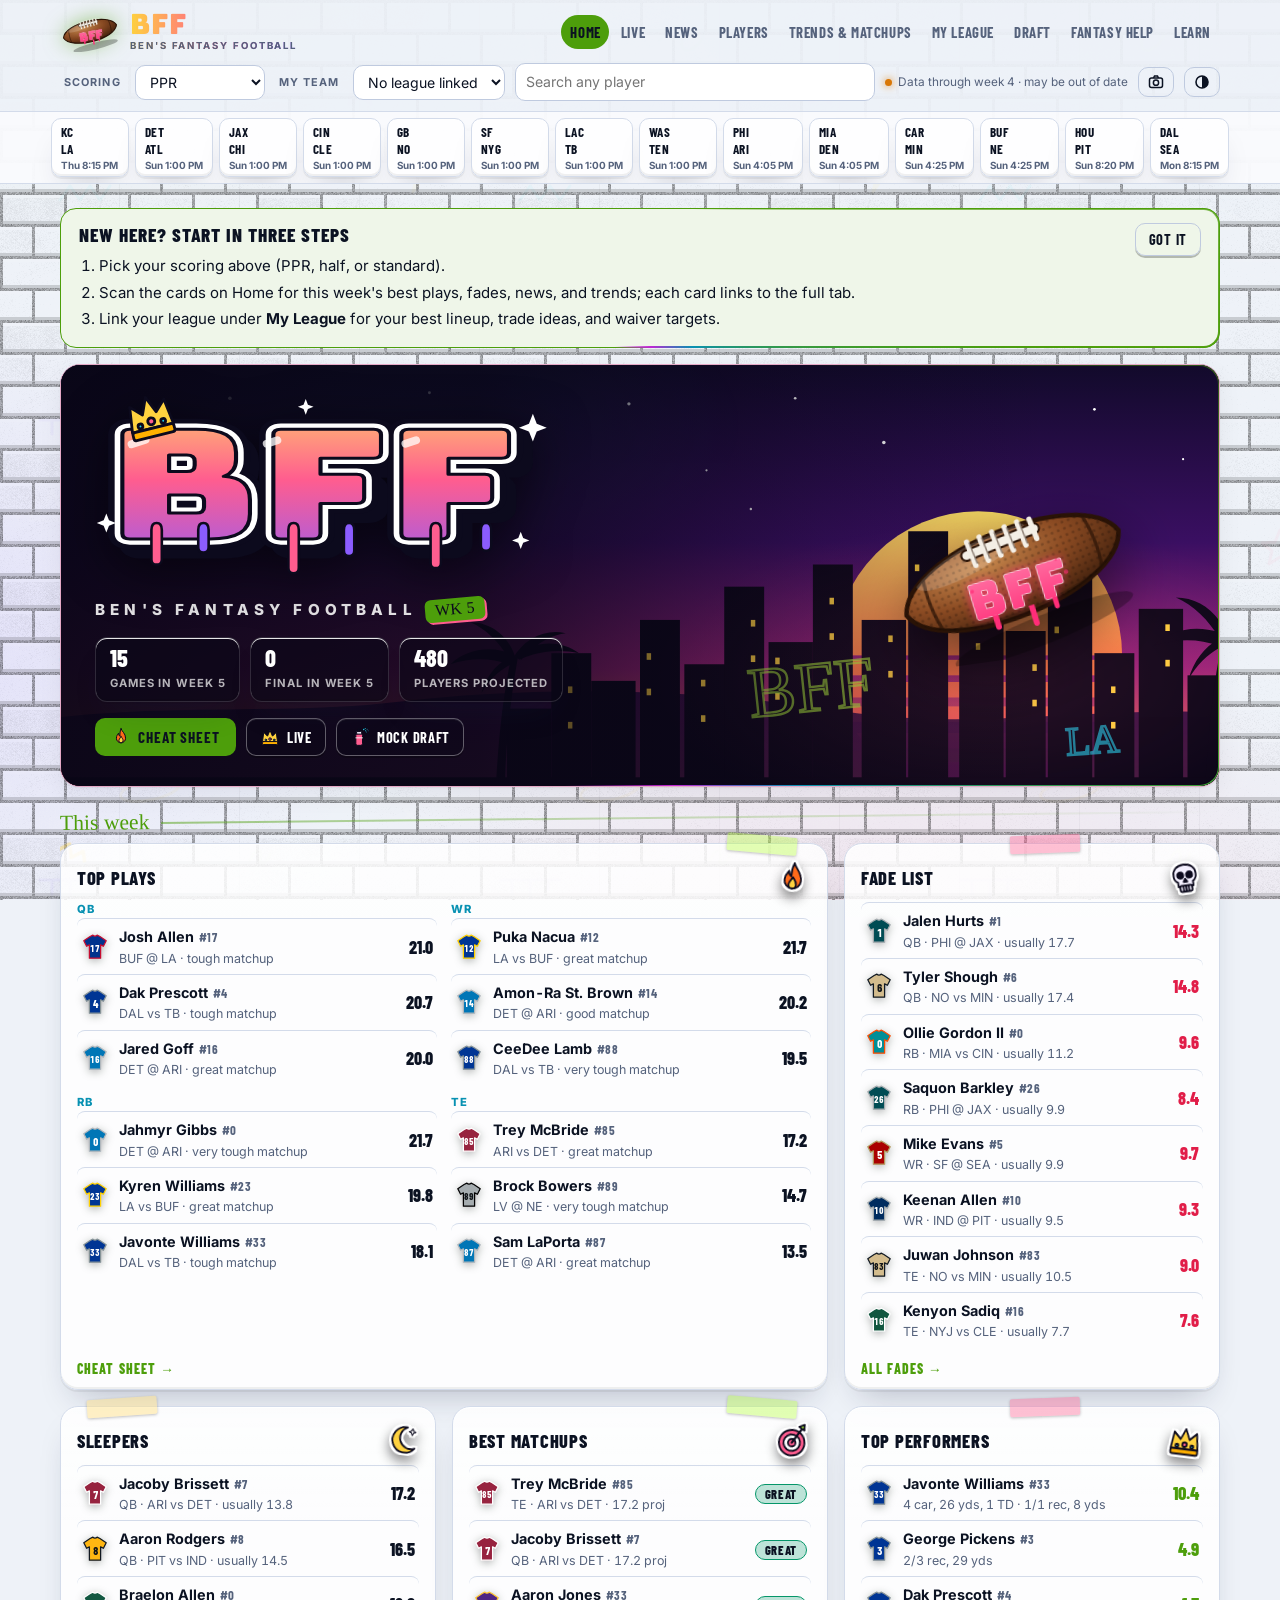
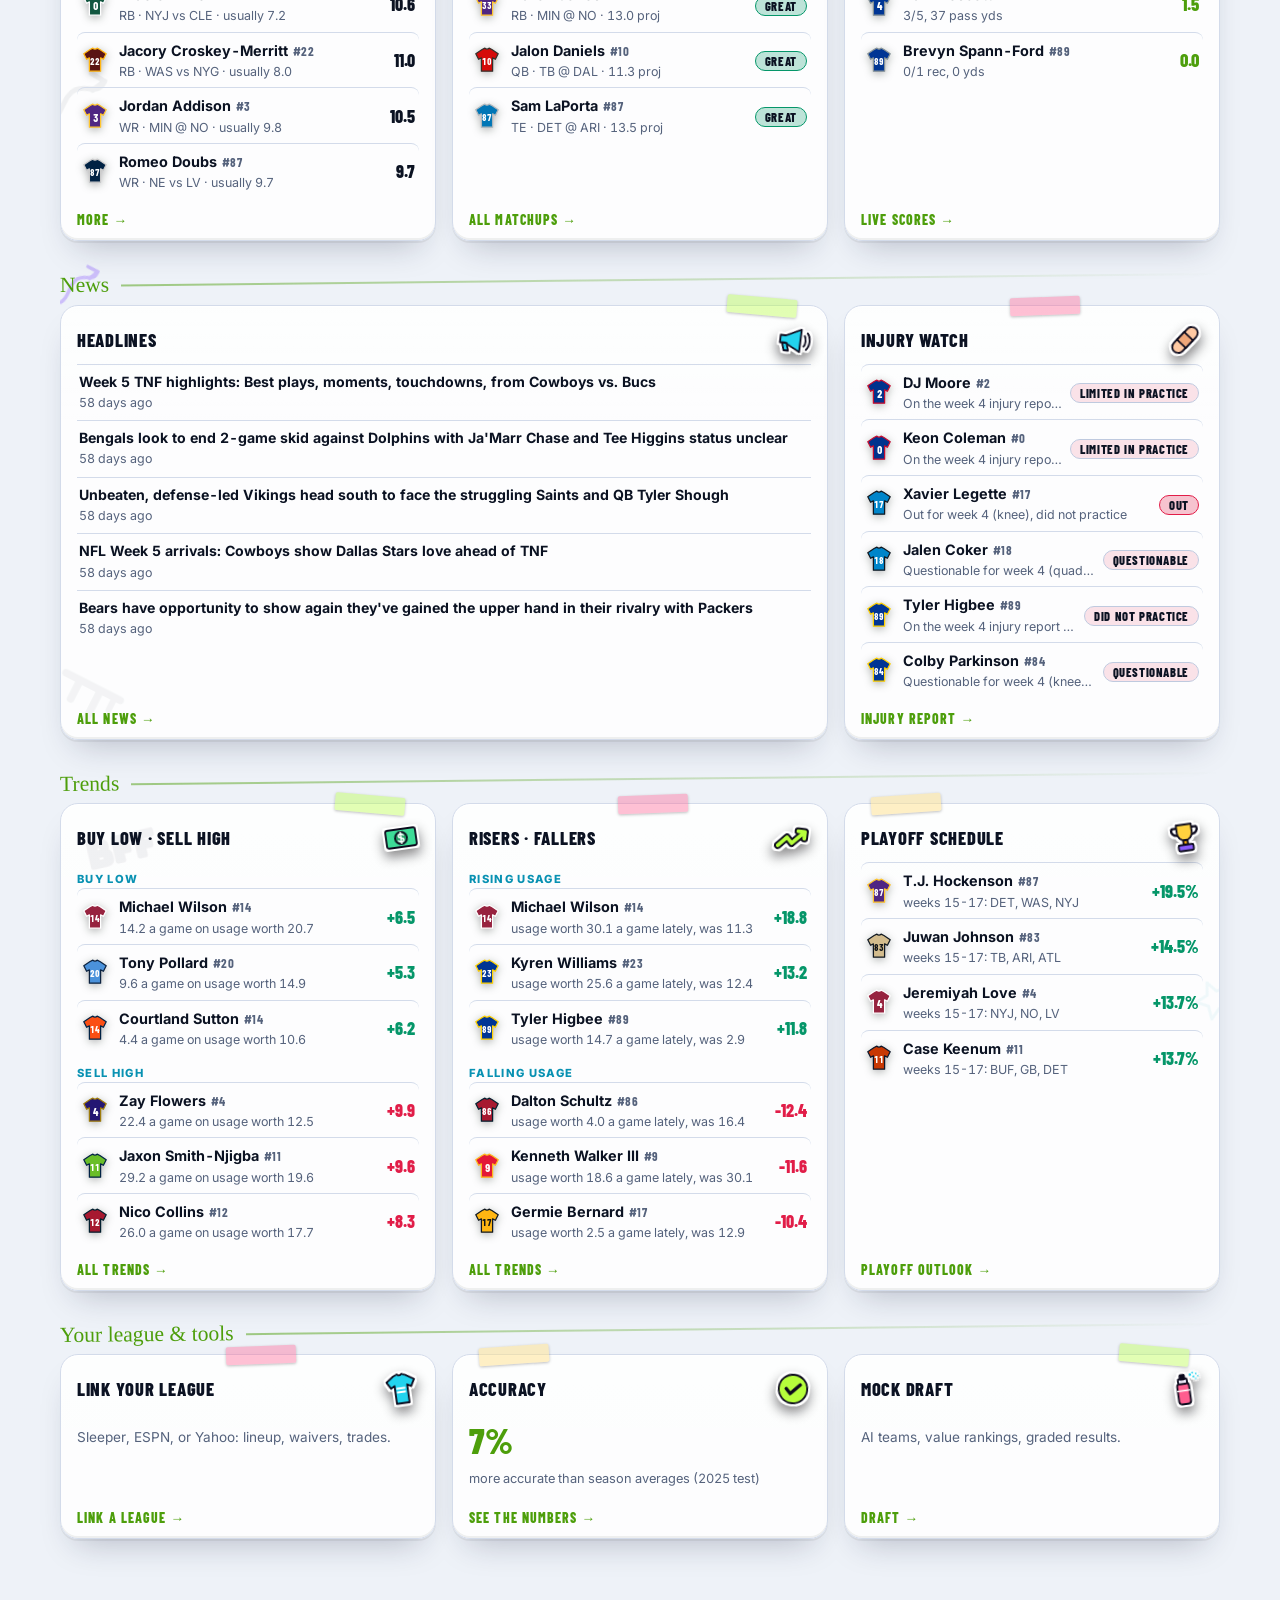
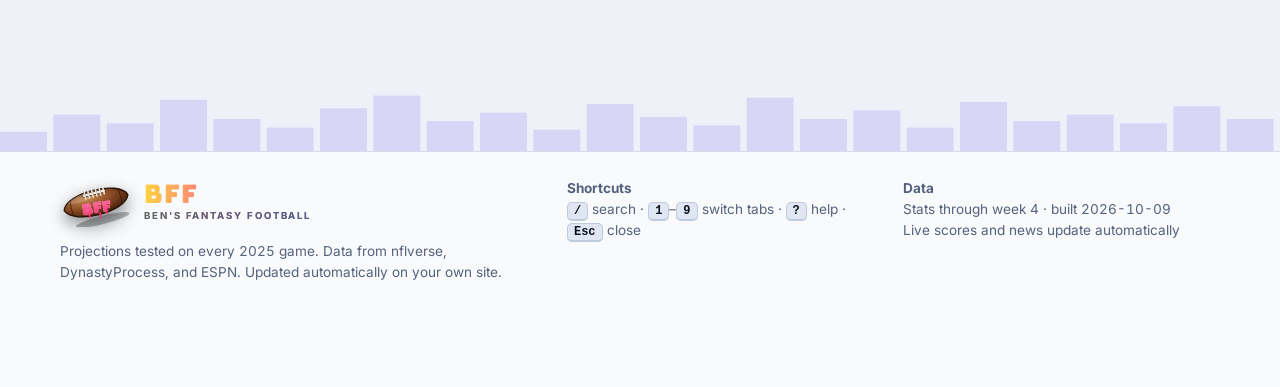
==== commit 9872919d: "Data update 2026-10-09" ====
--- a/index.html
+++ b/index.html
@@ -829,7 +829,7 @@
 <div class="toasts" id="toasts" aria-live="polite"></div>
 <button class="totop" id="totop" type="button" aria-label="Back to top"><svg viewBox="0 0 40 40" aria-hidden="true"><circle class="trk" cx="20" cy="20" r="17"/><circle class="prg" id="totopring" cx="20" cy="20" r="17"/><path d="M20 27V14M14 19.5l6-6 6 6" fill="none" stroke="currentColor" stroke-width="2.4" stroke-linecap="round" stroke-linejoin="round"/></svg></button>
 <script>
-const D={"asof":{"season":2026,"last_week":4,"next_week":5,"built":"2026-10-08","depth":"2026-10-08","dp_values":"2026-10-02"},"players":[{"id":"00-0039075","n":"Puka Nacua","p":"WR","t":"LA","age":25.3,"role":"WR1","inj":null,"num":12,"g":2,"fp":40.1,"fpg":20.1,"xfpg":20.2,"snap":0.8,"ts":0.287,"ays":0.376,"wopr":0.693,"tpg":10.5,"cpg":0.5,"cs":0.02,"rz":1.0,"rpg":7.0,"prev":23.4,"gl":[[1,0,0,0,0,0,0,0,0,5,9,74,0,0],[4,0,0,0,0,0,1,2,1,9,12,125,0,0]],"wk":[[1,12.4,17.8,0.7,9,0,"SF"],[4,27.7,22.7,0.9,12,1,"PHI"]],"proj":21.7,"nw":5,"opp":"BUF","home":1,"it":28.8,"dvp":1.131,"adjm":0.2,"adjv":1.5,"adjt":-0.0,"tmo":["Terrance Ferguson"],"qbo":null,"prac":"Full","tpl":67.0,"tpr":0.613,"ros":[[5,"BUF",21.7],[6,"ARI",21.9],[7,"LV",19.2],[8,"LAC",20.1],[9,"WAS",20.2],[10,"ARI",20.2],[12,"GB",20.0],[13,"KC",19.1],[14,"SF",19.2],[15,"DAL",20.2],[16,"SEA",19.1],[17,"TB",19.2]],"bye":11,"sid":"9493","eid":"4426515","yid":"40168","dv":8762,"dv2":7468},{"id":"00-0039139","n":"Jahmyr Gibbs","p":"RB","t":"DET","age":24.5,"role":"RB1","inj":null,"num":0,"g":4,"fp":116.0,"fpg":29.0,"xfpg":25.9,"snap":0.782,"ts":0.184,"ays":0.037,"wopr":0.301,"tpg":7.0,"cpg":20.0,"cs":0.836,"rz":6.8,"rpg":5.5,"prev":21.6,"gl":[[1,0,0,0,0,0,29,156,2,5,5,30,0,1],[2,0,0,0,0,0,16,52,0,6,8,61,1,0],[3,0,0,0,0,0,20,99,2,7,8,65,1,0],[4,0,0,0,0,0,15,46,1,4,7,31,0,0]],"wk":[[1,33.6,32.2,0.74,5,29,"NO"],[2,23.3,21.9,0.83,8,16,"BUF"],[3,41.4,27.8,0.69,8,20,"NYJ"],[4,17.7,21.6,0.87,7,15,"CAR"]],"proj":21.7,"nw":5,"opp":"ARI","home":0,"it":30.0,"dvp":0.854,"adjm":-0.2,"adjv":3.3,"adjt":0.0,"tmo":[],"qbo":null,"prac":null,"tpl":66.2,"tpr":0.638,"ros":[[5,"ARI",21.7],[7,"GB",19.8],[8,"MIN",18.4],[9,"MIA",19.7],[10,"NE",19.0],[11,"TB",18.7],[12,"CHI",18.4],[13,"ATL",18.4],[14,"TEN",18.9],[15,"MIN",18.5],[16,"NYG",19.0],[17,"CHI",18.4]],"bye":6,"sid":"9221","eid":"4429795","yid":"40059","dv":9270,"dv2":7700},{"id":"00-0034857","n":"Josh Allen","p":"QB","t":"BUF","age":30.4,"role":"QB1","inj":null,"num":17,"g":4,"fp":112.5,"fpg":28.1,"xfpg":8.3,"snap":1.0,"ts":0.01,"ays":-0.008,"wopr":0.009,"tpg":0.2,"cpg":8.2,"cs":0.292,"rz":2.2,"rpg":0.25,"prev":22.8,"gl":[[1,20,29,334,2,0,6,23,2,0,0,0,0,0],[2,20,31,248,3,0,14,69,2,0,0,0,0,0],[3,16,26,204,0,2,8,22,2,1,1,1,0,1],[4,23,33,253,1,1,5,4,1,0,0,0,0,0]],"wk":[[1,35.7,5.4,1.0,0,6,"HOU"],[2,40.8,11.5,1.0,0,14,"DET"],[3,17.5,10.7,1.0,1,8,"LAC"],[4,18.5,5.5,1.0,0,5,"NE"]],"proj":21.0,"nw":5,"opp":"LA","home":0,"it":25.8,"dvp":0.962,"adjm":-0.5,"adjv":1.4,"adjt":0.0,"tmo":[],"qbo":null,"prac":null,"tpl":58.8,"tpr":0.559,"ros":[[5,"LA",21.0],[6,"LV",22.4],[8,"BAL",20.2],[9,"MIN",18.9],[10,"NYJ",19.4],[11,"MIA",20.5],[12,"KC",19.6],[13,"NE",19.3],[14,"GB",19.4],[15,"CHI",19.9],[16,"DEN",20.0],[17,"MIA",20.0]],"bye":7,"sid":"4984","eid":"3918298","yid":"30977","dv":7009,"dv2":10208},{"id":"00-0033077","n":"Dak Prescott","p":"QB","t":"DAL","age":33.2,"role":"QB1","inj":null,"num":4,"g":4,"fp":81.2,"fpg":20.3,"xfpg":2.1,"snap":1.0,"ts":0.0,"ays":0.0,"wopr":0.0,"tpg":0.0,"cpg":3.0,"cs":0.129,"rz":0.8,"rpg":0.0,"prev":18.5,"gl":[[1,22,34,175,2,1,2,14,0,0,0,0,0,0],[2,26,31,279,4,0,4,26,0,0,0,0,0,0],[3,25,40,276,1,0,4,19,0,0,0,0,0,0],[4,32,45,335,1,0,2,7,0,0,0,0,0,0]],"wk":[[1,14.4,1.0,1.0,0,2,"NYG"],[2,29.8,2.2,1.0,0,4,"WAS"],[3,18.9,2.6,1.0,0,4,"BAL"],[4,18.1,2.4,1.0,0,2,"HOU"]],"proj":20.6,"nw":5,"opp":"TB","home":1,"it":29.0,"dvp":0.927,"adjm":0.2,"adjv":3.5,"adjt":0.0,"tmo":[],"qbo":null,"prac":null,"tpl":62.8,"tpr":0.626,"ros":[[5,"TB",20.6],[6,"GB",19.5],[7,"PHI",17.2],[8,"ARI",17.0],[9,"IND",16.8],[10,"SF",17.1],[11,"TEN",16.6],[12,"PHI",17.4],[13,"SEA",16.0],[15,"LA",17.4],[16,"JAX",17.1],[17,"NYG",17.5]],"bye":14,"sid":"3294","eid":"2577417","yid":"29369","dv":1359,"dv2":4745},{"id":"00-0036963","n":"Amon-Ra St. Brown","p":"WR","t":"DET","age":26.9,"role":"WR1","inj":null,"num":14,"g":4,"fp":91.3,"fpg":22.8,"xfpg":20.9,"snap":0.887,"ts":0.294,"ays":0.318,"wopr":0.663,"tpg":11.5,"cpg":0.0,"cs":0.0,"rz":3.0,"rpg":7.75,"prev":19.1,"gl":[[1,0,0,0,0,0,0,0,0,10,14,67,2,0],[2,0,0,0,0,0,0,0,0,9,13,142,2,0],[3,0,0,0,0,0,0,0,0,4,8,19,1,0],[4,0,0,0,0,0,0,0,0,8,11,75,0,0]],"wk":[[1,28.7,25.1,0.9,14,0,"NO"],[2,35.2,24.9,0.95,13,0,"BUF"],[3,11.9,15.0,0.74,8,0,"NYJ"],[4,15.5,18.7,0.96,11,0,"CAR"]],"proj":20.2,"nw":5,"opp":"ARI","home":0,"it":30.0,"dvp":1.09,"adjm":0.6,"adjv":1.8,"adjt":0.0,"tmo":[],"qbo":null,"prac":null,"tpl":66.2,"tpr":0.638,"ros":[[5,"ARI",20.2],[7,"GB",18.0],[8,"MIN",17.7],[9,"MIA",17.3],[10,"NE",18.1],[11,"TB",17.4],[12,"CHI",17.4],[13,"ATL",18.4],[14,"TEN",18.1],[15,"MIN",17.7],[16,"NYG",18.0],[17,"CHI",17.4]],"bye":6,"sid":"7547","eid":"4374302","yid":"33500","dv":9184,"dv2":7939},{"id":"00-0033106","n":"Jared Goff","p":"QB","t":"DET","age":32.0,"role":"QB1","inj":null,"num":16,"g":4,"fp":86.1,"fpg":21.5,"xfpg":0.9,"snap":1.0,"ts":0.0,"ays":0.0,"wopr":0.0,"tpg":0.0,"cpg":2.2,"cs":0.086,"rz":0.2,"rpg":0.0,"prev":17.5,"gl":[[1,26,39,206,2,0,2,2,0,0,0,0,0,0],[2,26,38,327,4,0,3,7,0,0,0,0,0,0],[3,25,32,269,2,0,4,6,0,0,0,0,0,0],[4,32,52,412,1,0,0,0,0,0,0,0,0,0]],"wk":[[1,16.4,1.0,1.0,0,2,"NO"],[2,29.8,1.7,1.0,0,3,"BUF"],[3,19.4,1.1,1.0,0,4,"NYJ"],[4,20.5,0.0,1.0,0,0,"CAR"]],"proj":20.0,"nw":5,"opp":"ARI","home":0,"it":30.0,"dvp":1.125,"adjm":0.3,"adjv":3.2,"adjt":0.0,"tmo":[],"qbo":null,"prac":null,"tpl":66.2,"tpr":0.638,"ros":[[5,"ARI",20.0],[7,"GB",17.2],[8,"MIN",16.0],[9,"MIA",16.6],[10,"NE",16.8],[11,"TB",17.1],[12,"CHI",17.2],[13,"ATL",16.5],[14,"TEN",16.4],[15,"MIN",15.7],[16,"NYG",17.5],[17,"CHI",17.0]],"bye":6,"sid":"3163","eid":"3046779","yid":"29235","dv":1090,"dv2":3969},{"id":"00-0037840","n":"Kyren Williams","p":"RB","t":"LA","age":26.1,"role":"RB1","inj":null,"num":23,"g":4,"fp":89.7,"fpg":22.4,"xfpg":19.0,"snap":0.682,"ts":0.145,"ays":0.058,"wopr":0.258,"tpg":6.2,"cpg":13.5,"cs":0.525,"rz":3.8,"rpg":5.25,"prev":15.5,"gl":[[1,0,0,0,0,0,11,41,1,3,3,24,0,0],[2,0,0,0,0,0,12,85,0,2,2,12,1,1],[3,0,0,0,0,0,15,88,0,6,7,70,0,0],[4,0,0,0,0,0,16,80,2,10,13,67,0,0]],"wk":[[1,15.5,13.5,0.64,3,11,"SF"],[2,15.7,11.3,0.55,2,12,"NYG"],[3,21.8,18.9,0.71,7,15,"DEN"],[4,36.7,32.3,0.83,13,16,"PHI"]],"proj":19.8,"nw":5,"opp":"BUF","home":1,"it":28.8,"dvp":1.112,"adjm":1.0,"adjv":2.2,"adjt":0.6,"tmo":["Terrance Ferguson"],"qbo":null,"prac":null,"tpl":67.0,"tpr":0.613,"ros":[[5,"BUF",19.8],[6,"ARI",19.3],[7,"LV",16.4],[8,"LAC",17.2],[9,"WAS",15.2],[10,"ARI",15.4],[12,"GB",17.7],[13,"KC",16.2],[14,"SF",17.1],[15,"DAL",17.2],[16,"SEA",16.3],[17,"TB",15.7]],"bye":11,"sid":"8150","eid":"4430737","yid":"34120","dv":3058,"dv2":2075},{"id":"00-0036358","n":"CeeDee Lamb","p":"WR","t":"DAL","age":27.5,"role":"WR1","inj":null,"num":88,"g":4,"fp":112.2,"fpg":28.1,"xfpg":21.0,"snap":0.81,"ts":0.311,"ays":0.443,"wopr":0.777,"tpg":11.5,"cpg":0.5,"cs":0.024,"rz":1.5,"rpg":9.25,"prev":15.5,"gl":[[1,0,0,0,0,0,1,0,0,5,8,44,1,0],[2,0,0,0,0,0,0,0,0,8,9,153,2,0],[3,0,0,0,0,0,0,0,0,7,8,112,0,0],[4,0,0,0,0,0,1,-6,0,17,21,189,1,0]],"wk":[[1,15.4,16.8,0.81,8,1,"NYG"],[2,35.3,18.5,0.75,9,0,"WAS"],[3,20.2,12.7,0.82,8,0,"BAL"],[4,41.3,36.1,0.86,21,1,"HOU"]],"proj":19.5,"nw":5,"opp":"TB","home":1,"it":29.0,"dvp":0.893,"adjm":-0.5,"adjv":1.6,"adjt":0.0,"tmo":[],"qbo":null,"prac":"Full","tpl":62.8,"tpr":0.626,"ros":[[5,"TB",19.5],[6,"GB",19.5],[7,"PHI",18.7],[8,"ARI",18.7],[9,"IND",18.7],[10,"SF",17.9],[11,"TEN",18.5],[12,"PHI",18.6],[13,"SEA",17.9],[15,"LA",18.3],[16,"JAX",18.6],[17,"NYG",18.5]],"bye":14,"sid":"6786","eid":"4241389","yid":"32687","dv":8783,"dv2":7503},{"id":"00-0026498","n":"Matthew Stafford","p":"QB","t":"LA","age":38.7,"role":"QB1","inj":null,"num":9,"g":4,"fp":61.7,"fpg":15.4,"xfpg":1.6,"snap":0.96,"ts":0.0,"ays":0.0,"wopr":0.0,"tpg":0.0,"cpg":2.8,"cs":0.105,"rz":0.8,"rpg":0.0,"prev":20.6,"gl":[[1,15,25,155,0,1,2,-1,0,0,0,0,0,0],[2,22,31,327,4,1,4,-1,0,0,0,0,0,0],[3,30,55,390,2,2,2,13,0,0,0,0,0,0],[4,32,51,317,0,2,3,10,0,0,0,0,0,0]],"wk":[[1,4.1,3.3,0.84,0,2,"SF"],[2,27.0,0.5,1.0,0,4,"NYG"],[3,20.9,1.2,1.0,0,2,"DEN"],[4,9.7,1.2,1.0,0,3,"PHI"]],"proj":19.1,"nw":5,"opp":"BUF","home":1,"it":28.8,"dvp":1.134,"adjm":0.1,"adjv":2.2,"adjt":0.0,"tmo":["Terrance Ferguson"],"qbo":null,"prac":null,"tpl":67.0,"tpr":0.613,"ros":[[5,"BUF",19.1],[6,"ARI",19.3],[7,"LV",15.7],[8,"LAC",15.7],[9,"WAS",17.0],[10,"ARI",16.7],[12,"GB",15.8],[13,"KC",15.5],[14,"SF",15.8],[15,"DAL",17.6],[16,"SEA",15.4],[17,"TB",15.8]],"bye":11,"sid":"421","eid":"12483","yid":"9265","dv":407,"dv2":1871},{"id":"00-0033873","n":"Patrick Mahomes","p":"QB","t":"KC","age":31.0,"role":"QB1","inj":null,"num":15,"g":4,"fp":83.6,"fpg":20.9,"xfpg":1.2,"snap":1.0,"ts":0.0,"ays":0.0,"wopr":0.0,"tpg":0.0,"cpg":3.0,"cs":0.095,"rz":0.5,"rpg":0.0,"prev":20.4,"gl":[[1,15,27,184,2,1,7,23,1,0,0,0,0,0],[2,32,47,382,3,0,2,17,0,0,0,0,0,0],[3,20,24,246,2,1,1,1,0,0,0,0,0,0],[4,15,30,225,2,0,2,0,0,0,0,0,0,0]],"wk":[[1,21.7,2.8,1.0,0,7,"DEN"],[2,29.0,1.1,1.0,0,2,"IND"],[3,15.9,0.5,1.0,0,1,"MIA"],[4,17.0,0.5,1.0,0,2,"LV"]],"proj":18.9,"nw":6,"opp":"LAC","home":1,"it":26.5,"dvp":1.002,"adjm":-0.3,"adjv":2.3,"adjt":0.0,"tmo":[],"qbo":null,"prac":"Full","tpl":62.2,"tpr":0.535,"ros":[[6,"LAC",18.9],[7,"SEA",15.8],[8,"DEN",16.4],[9,"NYJ",16.0],[10,"ATL",16.3],[11,"ARI",17.1],[12,"BUF",17.0],[13,"LA",16.9],[14,"CIN",16.5],[15,"NE",16.4],[16,"SF",16.8],[17,"LAC",16.4]],"bye":5,"sid":"4046","eid":"3139477","yid":"30123","dv":4778,"dv2":8518},{"id":"00-0038543","n":"Jaxon Smith-Njigba","p":"WR","t":"SEA","age":24.6,"role":"WR1","inj":null,"num":11,"g":4,"fp":116.7,"fpg":29.2,"xfpg":19.6,"snap":0.83,"ts":0.373,"ays":0.492,"wopr":0.904,"tpg":10.5,"cpg":0.0,"cs":0.0,"rz":2.5,"rpg":8.0,"prev":21.2,"gl":[[1,0,0,0,0,0,0,0,0,8,11,122,1,0],[2,0,0,0,0,0,0,0,0,9,11,155,3,0],[3,1,1,14,0,0,0,0,0,10,14,128,2,0],[4,0,0,0,0,0,0,0,0,5,6,76,0,0]],"wk":[[1,26.2,19.6,0.9,11,0,"NE"],[2,42.5,20.4,0.67,11,0,"ARI"],[3,35.4,28.2,0.87,14,0,"WAS"],[4,12.6,10.4,0.88,6,0,"LAC"]],"proj":18.5,"nw":5,"opp":"SF","home":1,"it":24.2,"dvp":0.922,"adjm":-0.1,"adjv":0.3,"adjt":0.0,"tmo":["Jadarian Price"],"qbo":null,"prac":null,"tpl":58.5,"tpr":0.53,"ros":[[5,"SF",18.5],[6,"DEN",18.3],[7,"KC",18.1],[8,"CHI",18.2],[9,"ARI",18.9],[10,"LV",18.2],[12,"SF",18.2],[13,"DAL",18.9],[14,"NYG",18.9],[15,"PHI",18.9],[16,"LA",18.5],[17,"CAR",18.5]],"bye":11,"sid":"9488","eid":"4430878","yid":"40041","dv":9948,"dv2":8907},{"id":"00-0038134","n":"Kenneth Walker III","p":"RB","t":"KC","age":25.9,"role":"RB1","inj":null,"num":9,"g":4,"fp":110.1,"fpg":27.5,"xfpg":24.3,"snap":0.745,"ts":0.149,"ays":-0.006,"wopr":0.22,"tpg":4.8,"cpg":21.8,"cs":0.775,"rz":6.0,"rpg":3.0,"prev":11.3,"gl":[[1,0,0,0,0,0,23,173,1,3,6,18,1,0],[2,0,0,0,0,0,24,117,0,6,10,61,0,0],[3,0,0,0,0,0,18,70,1,2,2,3,1,0],[4,0,0,0,0,0,22,177,2,1,1,2,0,0]],"wk":[[1,34.1,23.8,0.68,6,23,"DEN"],[2,23.8,36.4,0.82,10,24,"IND"],[3,21.3,17.0,0.73,2,18,"MIA"],[4,30.9,20.1,0.75,1,22,"LV"]],"proj":18.3,"nw":6,"opp":"LAC","home":1,"it":26.5,"dvp":1.032,"adjm":0.6,"adjv":1.7,"adjt":0.0,"tmo":[],"qbo":null,"prac":null,"tpl":62.2,"tpr":0.535,"ros":[[6,"LAC",18.3],[7,"SEA",16.2],[8,"DEN",16.8],[9,"NYJ",16.9],[10,"ATL",15.8],[11,"ARI",15.8],[12,"BUF",16.9],[13,"LA",15.9],[14,"CIN",15.9],[15,"NE",16.2],[16,"SF",16.8],[17,"LAC",16.6]],"bye":5,"sid":"8151","eid":"4567048","yid":"33996","dv":6719,"dv2":5056},{"id":"00-0036997","n":"Javonte Williams","p":"RB","t":"DAL","age":26.4,"role":"RB1","inj":null,"num":33,"g":4,"fp":81.8,"fpg":20.4,"xfpg":20.9,"snap":0.752,"ts":0.122,"ays":-0.029,"wopr":0.163,"tpg":4.2,"cpg":15.5,"cs":0.658,"rz":5.5,"rpg":3.75,"prev":15.2,"gl":[[1,0,0,0,0,0,12,41,1,5,5,31,1,0],[2,0,0,0,0,0,12,30,0,3,4,20,0,0],[3,0,0,0,0,0,19,98,1,2,3,5,0,0],[4,0,0,0,0,0,19,62,3,5,5,21,0,0]],"wk":[[1,24.2,21.9,0.71,5,12,"NYG"],[2,8.0,13.7,0.8,4,12,"WAS"],[3,18.3,19.0,0.76,3,19,"BAL"],[4,31.3,29.0,0.74,5,19,"HOU"]],"proj":18.0,"nw":5,"opp":"TB","home":1,"it":29.0,"dvp":0.908,"adjm":-0.2,"adjv":2.2,"adjt":0.0,"tmo":[],"qbo":null,"prac":null,"tpl":62.8,"tpr":0.626,"ros":[[5,"TB",18.0],[6,"GB",18.9],[7,"PHI",16.3],[8,"ARI",15.6],[9,"IND",16.6],[10,"SF",16.9],[11,"TEN",16.2],[12,"PHI",16.3],[13,"SEA",16.2],[15,"LA",15.7],[16,"JAX",15.8],[17,"NYG",16.2]],"bye":14,"sid":"7588","eid":"4361579","yid":"33423","dv":2356,"dv2":1785},{"id":"00-0036442","n":"Joe Burrow","p":"QB","t":"CIN","age":29.8,"role":"QB1","inj":null,"num":9,"g":4,"fp":76.6,"fpg":19.2,"xfpg":2.0,"snap":1.0,"ts":0.0,"ays":0.0,"wopr":0.0,"tpg":0.0,"cpg":2.8,"cs":0.135,"rz":1.2,"rpg":0.0,"prev":16.8,"gl":[[1,25,35,254,1,1,5,20,0,0,0,0,0,0],[2,20,31,207,2,0,1,-1,0,0,0,0,0,0],[3,28,37,282,3,0,2,13,0,0,0,0,0,1],[4,39,54,428,1,2,3,6,1,0,0,0,0,0]],"wk":[[1,14.2,2.6,1.0,0,5,"TB"],[2,16.2,0.0,1.0,0,1,"HOU"],[3,22.6,1.0,1.0,0,2,"PIT"],[4,23.7,4.5,1.0,0,3,"JAX"]],"proj":17.8,"nw":5,"opp":"MIA","home":0,"it":24.8,"dvp":1.017,"adjm":0.5,"adjv":1.7,"adjt":0.0,"tmo":[],"qbo":null,"prac":null,"tpl":61.8,"tpr":0.667,"ros":[[5,"MIA",17.8],[7,"BAL",16.1],[8,"TEN",16.3],[9,"ATL",16.1],[10,"PIT",15.9],[11,"WAS",16.2],[12,"NO",16.3],[13,"CLE",16.8],[14,"KC",15.9],[15,"CAR",16.0],[16,"IND",15.9],[17,"BAL",16.3]],"bye":6,"sid":"6770","eid":"3915511","yid":"32671","dv":4319,"dv2":8559},{"id":"00-0036223","n":"Jonathan Taylor","p":"RB","t":"IND","age":27.7,"role":"RB1","inj":null,"num":28,"g":4,"fp":86.2,"fpg":21.6,"xfpg":20.0,"snap":0.848,"ts":0.124,"ays":-0.037,"wopr":0.16,"tpg":3.8,"cpg":21.5,"cs":0.777,"rz":4.2,"rpg":2.5,"prev":21.3,"gl":[[1,0,0,0,0,0,19,98,2,3,4,23,0,1],[2,0,0,0,0,0,24,92,2,4,4,40,0,0],[3,0,0,0,0,0,23,68,0,2,3,4,0,0],[4,0,0,0,0,0,20,95,2,1,4,2,0,0]],"wk":[[1,25.1,21.6,0.89,4,19,"BAL"],[2,29.2,22.7,0.94,4,24,"KC"],[3,9.2,16.6,0.85,3,23,"HOU"],[4,22.7,19.1,0.71,4,20,"WAS"]],"proj":17.8,"nw":5,"opp":"PIT","home":0,"it":21.0,"dvp":1.072,"adjm":0.4,"adjv":-0.5,"adjt":0.0,"tmo":[],"qbo":null,"prac":"Limited","tpl":62.8,"tpr":0.56,"ros":[[5,"PIT",17.8],[6,"TEN",18.9],[7,"MIN",17.3],[8,"JAX",17.7],[9,"DAL",18.2],[10,"MIA",18.6],[11,"HOU",17.2],[12,"NYG",18.0],[14,"PHI",18.1],[15,"TEN",17.9],[16,"CIN",17.7],[17,"CLE",17.2]],"bye":13,"sid":"6813","eid":"4242335","yid":"32711","dv":6335,"dv2":4689},{"id":"00-0038542","n":"Bijan Robinson","p":"RB","t":"ATL","age":24.7,"role":"RB1","inj":null,"num":7,"g":4,"fp":105.4,"fpg":26.3,"xfpg":20.8,"snap":0.65,"ts":0.211,"ays":-0.105,"wopr":0.242,"tpg":4.5,"cpg":21.2,"cs":0.607,"rz":4.5,"rpg":3.5,"prev":21.8,"gl":[[1,0,0,0,0,0,21,83,0,8,10,90,1,0],[2,0,0,0,0,0,16,72,0,3,4,9,0,0],[3,0,0,0,0,0,29,194,2,2,2,19,0,0],[4,0,0,0,0,0,19,145,2,1,2,2,0,0]],"wk":[[1,31.3,24.5,0.77,10,21,"PIT"],[2,11.1,14.1,0.51,4,16,"CAR"],[3,35.3,29.2,0.72,2,29,"GB"],[4,27.7,15.2,0.6,2,19,"NO"]],"proj":17.6,"nw":5,"opp":"BAL","home":1,"it":23.2,"dvp":0.945,"adjm":-0.2,"adjv":0.1,"adjt":0.0,"tmo":[],"qbo":null,"prac":null,"tpl":60.8,"tpr":0.442,"ros":[[5,"BAL",17.6],[6,"CHI",17.2],[7,"SF",18.4],[8,"TB",17.6],[9,"CIN",17.5],[10,"KC",17.6],[12,"MIN",17.4],[13,"DET",18.1],[14,"CLE",17.2],[15,"WAS",17.2],[16,"TB",17.5],[17,"NO",19.3]],"bye":11,"sid":"9509","eid":"4430807","yid":"40055","dv":9626,"dv2":8399},{"id":"00-0037834","n":"Brock Purdy","p":"QB","t":"SF","age":26.8,"role":"QB1","inj":null,"num":13,"g":4,"fp":100.5,"fpg":25.1,"xfpg":3.1,"snap":0.963,"ts":0.0,"ays":0.0,"wopr":0.0,"tpg":0.0,"cpg":5.0,"cs":0.163,"rz":0.8,"rpg":0.0,"prev":19.7,"gl":[[1,25,34,205,3,1,5,29,0,0,0,0,0,0],[2,20,22,287,2,0,3,30,1,0,0,0,0,0],[3,15,27,297,4,0,2,34,0,0,0,0,0,0],[4,19,30,218,2,0,10,29,0,0,0,0,0,0]],"wk":[[1,21.1,2.6,1.0,0,5,"LA"],[2,28.5,4.3,0.85,0,3,"MIA"],[3,31.3,0.5,1.0,0,2,"ARI"],[4,19.6,4.8,1.0,0,10,"DEN"]],"proj":17.6,"nw":5,"opp":"SEA","home":0,"it":21.2,"dvp":0.845,"adjm":-1.2,"adjv":-0.6,"adjt":0.0,"tmo":[],"qbo":null,"prac":null,"tpl":55.5,"tpr":0.505,"ros":[[5,"SEA",17.6],[6,"WAS",23.4],[7,"ATL",18.7],[9,"LV",18.6],[10,"DAL",20.0],[11,"MIN",18.1],[12,"SEA",18.2],[13,"NYG",19.1],[14,"LA",19.1],[15,"LAC",18.7],[16,"KC",18.4],[17,"PHI",19.2]],"bye":8,"sid":"8183","eid":"4361741","yid":"34218","dv":3094,"dv2":6203},{"id":"00-0033280","n":"Christian McCaffrey","p":"RB","t":"SF","age":30.3,"role":"RB1","inj":null,"num":23,"g":4,"fp":74.0,"fpg":18.5,"xfpg":20.0,"snap":0.66,"ts":0.198,"ays":0.052,"wopr":0.333,"tpg":5.5,"cpg":12.5,"cs":0.446,"rz":3.8,"rpg":4.0,"prev":24.5,"gl":[[1,0,0,0,0,0,10,68,0,5,8,20,0,0],[2,0,0,0,0,0,10,23,2,4,4,43,0,0],[3,0,0,0,0,0,15,75,1,4,5,41,0,0],[4,0,0,0,0,0,15,52,1,3,5,18,0,0]],"wk":[[1,13.8,17.0,0.55,8,10,"LA"],[2,22.6,21.3,0.52,4,10,"MIA"],[3,21.6,18.4,0.83,5,15,"ARI"],[4,16.0,23.3,0.74,5,15,"DEN"]],"proj":17.4,"nw":5,"opp":"SEA","home":0,"it":21.2,"dvp":0.994,"adjm":-0.2,"adjv":-0.7,"adjt":-0.0,"tmo":[],"qbo":null,"prac":"Full","tpl":55.5,"tpr":0.505,"ros":[[5,"SEA",17.4],[6,"WAS",19.4],[7,"ATL",17.2],[9,"LV",18.2],[10,"DAL",18.2],[11,"MIN",17.4],[12,"SEA",18.2],[13,"NYG",18.1],[14,"LA",17.5],[15,"LAC",18.3],[16,"KC",17.7],[17,"PHI",18.4]],"bye":8,"sid":"4034","eid":"3117251","yid":"30121","dv":4474,"dv2":3423},{"id":"00-0037744","n":"Trey McBride","p":"TE","t":"ARI","age":26.9,"role":"TE1","inj":null,"num":85,"g":4,"fp":69.2,"fpg":17.3,"xfpg":20.2,"snap":0.89,"ts":0.325,"ays":0.281,"wopr":0.684,"tpg":11.5,"cpg":0.0,"cs":0.0,"rz":2.2,"rpg":8.25,"prev":18.6,"gl":[[1,0,0,0,0,0,0,0,0,9,13,95,1,0],[2,0,0,0,0,0,0,0,0,8,10,41,1,0],[3,0,0,0,0,0,0,0,0,9,11,75,0,0],[4,0,0,0,0,0,0,0,0,7,12,31,0,0]],"wk":[[1,24.5,22.9,0.8,13,0,"LAC"],[2,18.1,17.9,0.88,10,0,"SEA"],[3,16.5,19.6,0.91,11,0,"SF"],[4,10.1,20.5,0.97,12,0,"NYG"]],"proj":17.2,"nw":5,"opp":"DET","home":1,"it":24.5,"dvp":1.55,"adjm":1.3,"adjv":0.1,"adjt":0.0,"tmo":[],"qbo":null,"prac":null,"tpl":64.8,"tpr":0.61,"ros":[[5,"DET",17.2],[6,"LA",15.4],[7,"DEN",16.7],[8,"DAL",16.7],[9,"SEA",16.3],[10,"LA",15.6],[11,"KC",16.9],[12,"WAS",16.7],[13,"PHI",15.1],[15,"NYJ",16.0],[16,"NO",16.8],[17,"LV",16.6]],"bye":14,"sid":"8130","eid":"4361307","yid":"34010","dv":5946,"dv2":4412},{"id":"00-0037239","n":"Chris Olave","p":"WR","t":"NO","age":26.3,"role":"WR1","inj":null,"num":12,"g":4,"fp":90.1,"fpg":22.5,"xfpg":21.4,"snap":0.85,"ts":0.286,"ays":0.444,"wopr":0.739,"tpg":12.0,"cpg":0.0,"cs":0.0,"rz":1.2,"rpg":8.75,"prev":16.8,"gl":[[1,0,0,0,0,0,0,0,0,10,13,182,0,0],[2,0,0,0,0,0,0,0,0,8,10,86,1,0],[3,0,0,0,0,0,0,0,0,9,13,107,0,0],[4,0,0,0,0,0,0,0,0,8,12,116,0,0]],"wk":[[1,28.2,22.4,0.86,13,0,"DET"],[2,22.6,17.2,0.84,10,0,"BAL"],[3,19.7,25.1,0.84,13,0,"LV"],[4,19.6,20.8,0.86,12,0,"ATL"]],"proj":17.2,"nw":5,"opp":"MIN","home":1,"it":19.5,"dvp":0.963,"adjm":-0.5,"adjv":-0.4,"adjt":0.0,"tmo":["Travis Etienne"],"qbo":null,"prac":"DNP","tpl":72.8,"tpr":0.656,"ros":[[5,"MIN",17.2],[6,"NYG",18.1],[7,"PIT",17.6],[9,"CLE",18.4],[10,"CAR",17.6],[11,"CHI",17.1],[12,"CIN",17.6],[13,"GB",17.9],[14,"CAR",17.6],[15,"TB",17.1],[16,"ARI",18.5],[17,"ATL",18.5]],"bye":8,"sid":"8144","eid":"4361370","yid":"33966","dv":6814,"dv2":4927},{"id":"00-0033119","n":"Jacoby Brissett","p":"QB","t":"ARI","age":33.8,"role":"QB1","inj":null,"num":7,"g":4,"fp":59.0,"fpg":14.8,"xfpg":3.1,"snap":1.0,"ts":0.0,"ays":0.0,"wopr":0.0,"tpg":0.0,"cpg":3.8,"cs":0.134,"rz":1.0,"rpg":0.0,"prev":16.2,"gl":[[1,27,37,277,1,0,6,14,0,0,0,0,0,0],[2,17,28,95,1,1,1,7,0,0,0,0,0,0],[3,38,52,280,2,0,4,4,1,0,0,0,0,0],[4,21,35,166,2,3,4,18,0,0,0,0,0,0]],"wk":[[1,16.5,1.6,1.0,0,6,"LAC"],[2,6.5,1.1,1.0,0,1,"SEA"],[3,25.6,7.7,1.0,0,4,"SF"],[4,10.4,2.2,1.0,0,4,"NYG"]],"proj":17.2,"nw":5,"opp":"DET","home":1,"it":24.5,"dvp":1.33,"adjm":1.4,"adjv":1.3,"adjt":0.0,"tmo":[],"qbo":null,"prac":null,"tpl":64.8,"tpr":0.61,"ros":[[5,"DET",17.2],[6,"LA",13.9],[7,"DEN",13.7],[8,"DAL",15.3],[9,"SEA",12.8],[10,"LA",13.9],[11,"KC",13.0],[12,"WAS",14.8],[13,"PHI",14.5],[15,"NYJ",13.1],[16,"NO",13.6],[17,"LV",13.6]],"bye":14,"sid":"3257","eid":"2578570","yid":"29325","dv":70,"dv2":519},{"id":"00-0036554","n":"Nico Collins","p":"WR","t":"HOU","age":27.5,"role":"WR1","inj":null,"num":12,"g":2,"fp":52.0,"fpg":26.0,"xfpg":17.7,"snap":0.705,"ts":0.289,"ays":0.332,"wopr":0.666,"tpg":9.0,"cpg":0.5,"cs":0.016,"rz":1.5,"rpg":7.0,"prev":15.1,"gl":[[1,0,0,0,0,0,1,7,0,7,10,75,1,0],[4,0,0,0,0,0,0,0,0,7,8,118,2,0]],"wk":[[1,21.2,19.7,0.72,10,1,"BUF"],[4,30.8,15.7,0.69,8,0,"DAL"]],"proj":16.9,"nw":5,"opp":"TEN","home":0,"it":23.0,"dvp":1.025,"adjm":-0.1,"adjv":0.1,"adjt":0.0,"tmo":[],"qbo":null,"prac":"Limited","tpl":62.5,"tpr":0.633,"ros":[[5,"TEN",16.9],[6,"JAX",16.7],[7,"NYG",16.8],[9,"LAC",16.8],[10,"CLE",17.1],[11,"IND",16.9],[12,"BAL",17.1],[13,"PIT",16.4],[14,"WAS",16.9],[15,"JAX",16.9],[16,"PHI",16.9],[17,"GB",16.8]],"bye":8,"sid":"7569","eid":"4258173","yid":"33477","dv":5659,"dv2":4092},{"id":"00-0031381","n":"Davante Adams","p":"WR","t":"LA","age":33.8,"role":"WR2","inj":null,"num":17,"g":4,"fp":73.0,"fpg":18.3,"xfpg":17.3,"snap":0.742,"ts":0.25,"ays":0.409,"wopr":0.661,"tpg":9.5,"cpg":0.0,"cs":0.0,"rz":1.0,"rpg":5.5,"prev":15.9,"gl":[[1,0,0,0,0,0,0,0,0,3,6,26,0,0],[2,0,0,0,0,0,0,0,0,8,10,195,2,0],[3,0,0,0,0,0,0,0,0,7,13,137,0,0],[4,0,0,0,0,0,0,0,0,4,9,32,0,0]],"wk":[[1,5.6,10.0,0.54,6,0,"SF"],[2,39.5,18.7,0.65,10,0,"NYG"],[3,20.7,24.5,0.83,13,0,"DEN"],[4,7.2,16.1,0.95,9,0,"PHI"]],"proj":16.6,"nw":5,"opp":"BUF","home":1,"it":28.8,"dvp":1.131,"adjm":-0.3,"adjv":0.9,"adjt":0.7,"tmo":["Terrance Ferguson"],"qbo":null,"prac":"Full","tpl":67.0,"tpr":0.613,"ros":[[5,"BUF",16.6],[6,"ARI",16.9],[7,"LV",15.4],[8,"LAC",15.6],[9,"WAS",15.7],[10,"ARI",15.9],[12,"GB",15.5],[13,"KC",15.4],[14,"SF",15.4],[15,"DAL",15.6],[16,"SEA",15.4],[17,"TB",15.4]],"bye":11,"sid":"2133","eid":"16800","yid":"27581","dv":1134,"dv2":822},{"id":"00-0023459","n":"Aaron Rodgers","p":"QB","t":"PIT","age":42.8,"role":"QB1","inj":null,"num":8,"g":4,"fp":61.2,"fpg":15.3,"xfpg":0.3,"snap":0.99,"ts":0.0,"ays":0.0,"wopr":0.0,"tpg":0.0,"cpg":1.8,"cs":0.079,"rz":0.0,"rpg":0.0,"prev":14.2,"gl":[[1,24,40,221,1,0,3,-3,0,0,0,0,0,0],[2,23,39,187,0,1,1,5,0,0,0,0,0,1],[3,19,34,292,3,1,3,10,0,0,0,0,0,0],[4,22,40,299,3,2,0,0,0,0,0,0,0,0]],"wk":[[1,12.5,0.0,1.0,0,3,"ATL"],[2,4.0,0.5,0.96,0,1,"NE"],[3,22.7,0.5,1.0,0,3,"CIN"],[4,22.0,0.0,1.0,0,0,"CLE"]],"proj":16.5,"nw":5,"opp":"IND","home":1,"it":23.5,"dvp":1.11,"adjm":0.5,"adjv":0.9,"adjt":0.0,"tmo":[],"qbo":null,"prac":null,"tpl":62.5,"tpr":0.671,"ros":[[5,"IND",16.5],[6,"TB",14.0],[7,"NO",14.3],[8,"CLE",15.1],[10,"CIN",14.2],[11,"PHI",14.9],[12,"DEN",14.5],[13,"HOU",15.0],[14,"JAX",14.0],[15,"BAL",14.4],[16,"CAR",15.0],[17,"TEN",14.0]],"bye":9,"sid":"96","eid":"8439","yid":"7200","dv":63,"dv2":511},{"id":"00-0039150","n":"Bryce Young","p":"QB","t":"CAR","age":25.2,"role":"QB1","inj":null,"num":9,"g":4,"fp":90.6,"fpg":22.7,"xfpg":0.7,"snap":0.96,"ts":0.0,"ays":0.0,"wopr":0.0,"tpg":0.0,"cpg":1.5,"cs":0.061,"rz":0.8,"rpg":0.0,"prev":13.6,"gl":[[1,23,37,361,3,1,2,10,1,0,0,0,0,0],[2,23,36,287,3,0,1,6,0,0,0,0,0,0],[3,26,48,291,1,1,0,0,0,0,0,0,0,0],[4,29,41,329,2,0,3,3,0,0,0,0,0,0]],"wk":[[1,31.4,1.8,0.9,0,2,"CHI"],[2,24.1,0.7,0.94,0,1,"ATL"],[3,13.6,0.0,1.0,0,0,"CLE"],[4,21.5,0.5,1.0,0,3,"DET"]],"proj":16.3,"nw":6,"opp":"PHI","home":0,"it":20.5,"dvp":1.035,"adjm":-0.4,"adjv":-0.8,"adjt":0.0,"tmo":[],"qbo":null,"prac":"Full","tpl":66.2,"tpr":0.648,"ros":[[6,"PHI",16.3],[7,"TB",17.5],[8,"GB",17.2],[9,"DEN",17.4],[10,"NO",16.9],[11,"BAL",17.3],[12,"TB",17.1],[13,"MIN",16.7],[14,"NO",17.3],[15,"CIN",17.4],[16,"PIT",16.9],[17,"SEA",17.2]],"bye":5,"sid":"9228","eid":"4685720","yid":"40029","dv":531,"dv2":2339},{"id":"00-0028986","n":"Case Keenum","p":"QB","t":"CHI","age":38.6,"role":"QB3","inj":null,"num":11,"g":1,"fp":24.5,"fpg":24.5,"xfpg":3.8,"snap":1.0,"ts":0.0,"ays":0.0,"wopr":0.0,"tpg":0.0,"cpg":4.0,"cs":0.114,"rz":1.0,"rpg":0.0,"prev":null,"gl":[[3,24,34,247,2,0,4,6,1,0,0,0,0,0]],"wk":[[3,24.5,3.8,1.0,0,4,"PHI"]],"proj":16.1,"nw":5,"opp":"GB","home":0,"it":23.5,"dvp":0.946,"adjm":-0.3,"adjv":0.6,"adjt":0.0,"tmo":[],"qbo":null,"prac":null,"tpl":73.0,"tpr":0.477,"ros":[[5,"GB",16.1],[6,"ATL",16.0],[7,"NE",15.1],[8,"SEA",14.8],[9,"TB",15.5],[11,"NO",15.3],[12,"DET",17.2],[13,"JAX",15.5],[14,"MIA",15.2],[15,"BUF",16.0],[16,"GB",15.5],[17,"DET",17.2]],"bye":10,"sid":"1737","eid":"15168","yid":"26483","dv":1,"dv2":1},{"id":"00-0038597","n":"Chase Brown","p":"RB","t":"CIN","age":26.5,"role":"RB1","inj":null,"num":30,"g":4,"fp":58.0,"fpg":14.5,"xfpg":17.1,"snap":0.728,"ts":0.15,"ays":-0.032,"wopr":0.203,"tpg":6.0,"cpg":14.5,"cs":0.696,"rz":2.0,"rpg":5.25,"prev":16.6,"gl":[[1,0,0,0,0,0,16,56,1,5,6,22,0,0],[2,0,0,0,0,0,20,80,0,3,5,2,0,0],[3,0,0,0,0,0,13,61,0,2,2,8,0,0],[4,0,0,0,0,0,9,10,0,11,11,71,0,0]],"wk":[[1,18.8,21.3,0.72,6,16,"TB"],[2,11.2,17.3,0.7,5,20,"HOU"],[3,8.9,9.5,0.7,2,13,"PIT"],[4,19.1,20.2,0.79,11,9,"JAX"]],"proj":16.1,"nw":5,"opp":"MIA","home":0,"it":24.8,"dvp":1.128,"adjm":0.5,"adjv":0.8,"adjt":0.0,"tmo":[],"qbo":null,"prac":null,"tpl":61.8,"tpr":0.667,"ros":[[5,"MIA",16.1],[7,"BAL",15.1],[8,"TEN",15.7],[9,"ATL",14.9],[10,"PIT",15.2],[11,"WAS",14.9],[12,"NO",16.2],[13,"CLE",14.9],[14,"KC",15.5],[15,"CAR",15.3],[16,"IND",14.9],[17,"BAL",15.4]],"bye":6,"sid":"9224","eid":"4362238","yid":"40196","dv":4432,"dv2":3123},{"id":"00-0036971","n":"Trevor Lawrence","p":"QB","t":"JAX","age":27.0,"role":"QB1","inj":null,"num":16,"g":4,"fp":65.1,"fpg":16.3,"xfpg":1.2,"snap":0.958,"ts":0.0,"ays":0.0,"wopr":0.0,"tpg":0.0,"cpg":2.8,"cs":0.098,"rz":0.2,"rpg":0.0,"prev":19.9,"gl":[[1,18,23,245,4,0,2,3,0,0,0,0,0,0],[2,17,29,189,0,1,2,6,0,0,0,0,0,0],[3,19,29,182,3,1,4,25,0,0,0,0,0,0],[4,18,23,227,1,0,3,0,0,0,0,0,0,0]],"wk":[[1,26.1,1.0,0.88,0,2,"CLE"],[2,6.2,1.0,1.0,0,2,"DEN"],[3,19.8,2.2,0.95,0,4,"NE"],[4,13.1,0.5,1.0,0,3,"CIN"]],"proj":15.9,"nw":5,"opp":"PHI","home":1,"it":24.5,"dvp":1.035,"adjm":-0.1,"adjv":0.3,"adjt":0.0,"tmo":[],"qbo":null,"prac":null,"tpl":55.0,"tpr":0.509,"ros":[[5,"PHI",15.9],[6,"HOU",15.9],[8,"IND",15.9],[9,"BAL",14.8],[10,"TEN",14.4],[11,"NYG",15.2],[12,"TEN",14.5],[13,"CHI",15.0],[14,"PIT",14.3],[15,"HOU",15.2],[16,"DAL",16.6],[17,"WAS",16.2]],"bye":7,"sid":"7523","eid":"4360310","yid":"33389","dv":3175,"dv2":6395},{"id":"00-0029604","n":"Kirk Cousins","p":"QB","t":"LV","age":38.1,"role":"QB1","inj":null,"num":8,"g":4,"fp":78.8,"fpg":19.7,"xfpg":0.5,"snap":1.0,"ts":0.0,"ays":0.0,"wopr":0.0,"tpg":0.0,"cpg":3.0,"cs":0.098,"rz":0.0,"rpg":0.0,"prev":10.4,"gl":[[1,21,30,160,3,2,5,-6,0,0,0,0,0,0],[2,19,29,253,3,1,4,1,0,0,0,0,0,0],[3,22,33,248,3,0,3,3,0,0,0,0,0,0],[4,31,52,365,2,1,0,0,0,0,0,0,0,0]],"wk":[[1,13.8,1.0,1.0,0,5,"MIA"],[2,20.2,0.5,1.0,0,4,"LAC"],[3,22.2,0.5,1.0,0,3,"NO"],[4,22.6,0.0,1.0,0,0,"KC"]],"proj":15.8,"nw":5,"opp":"NE","home":0,"it":21.0,"dvp":0.916,"adjm":-0.7,"adjv":0.1,"adjt":0.0,"tmo":[],"qbo":null,"prac":null,"tpl":65.0,"tpr":0.568,"ros":[[5,"NE",15.8],[6,"BUF",17.0],[7,"LA",16.2],[8,"NYJ",15.2],[9,"SF",15.7],[10,"SEA",15.1],[11,"DEN",15.5],[12,"CLE",16.1],[14,"LAC",15.6],[15,"DEN",15.7],[16,"TEN",15.4],[17,"ARI",16.0]],"bye":13,"sid":"1166","eid":"14880","yid":"25812","dv":36,"dv2":277},{"id":"00-0039064","n":"Zay Flowers","p":"WR","t":"BAL","age":26.1,"role":"WR1","inj":"Questionable","num":4,"g":3,"fp":67.2,"fpg":22.4,"xfpg":12.5,"snap":0.45,"ts":0.298,"ays":0.341,"wopr":0.686,"tpg":7.3,"cpg":0.3,"cs":0.009,"rz":1.3,"rpg":6.0,"prev":14.3,"gl":[[1,0,0,0,0,0,0,0,0,5,6,150,1,0],[3,0,0,0,0,0,1,20,0,5,6,84,0,0],[4,0,0,0,0,0,0,0,0,8,10,118,1,0]],"wk":[[1,26.0,11.0,0.29,6,0,"IND"],[3,15.4,10.9,0.33,6,1,"DAL"],[4,25.8,15.7,0.73,10,0,"TEN"]],"proj":15.5,"nw":5,"opp":"ATL","home":0,"it":20.2,"dvp":1.091,"adjm":0.1,"adjv":-0.2,"adjt":0.0,"tmo":[],"qbo":null,"prac":"Limited","tpl":58.0,"tpr":0.476,"ros":[[5,"ATL",15.5],[6,"CLE",15.5],[7,"CIN",15.3],[8,"BUF",15.7],[9,"JAX",15.8],[10,"LAC",15.7],[11,"CAR",15.2],[12,"HOU",15.9],[14,"TB",14.8],[15,"PIT",15.2],[16,"CLE",15.7],[17,"CIN",15.2]],"bye":13,"sid":"9997","eid":"4429615","yid":"40039","dv":4881,"dv2":4189},{"id":"00-0030565","n":"Geno Smith","p":"QB","t":"NYJ","age":36.0,"role":"QB1","inj":null,"num":7,"g":4,"fp":59.7,"fpg":14.9,"xfpg":1.3,"snap":1.0,"ts":0.0,"ays":0.0,"wopr":0.0,"tpg":0.0,"cpg":3.2,"cs":0.111,"rz":0.2,"rpg":0.0,"prev":11.6,"gl":[[1,19,24,215,0,0,6,7,0,0,0,0,0,0],[2,27,41,247,1,0,5,17,0,0,0,0,0,0],[3,31,37,321,3,0,2,12,0,0,0,0,0,1],[4,8,15,119,1,0,0,0,0,0,0,0,0,0]],"wk":[[1,9.3,1.7,1.0,0,6,"TEN"],[2,15.6,2.6,1.0,0,5,"GB"],[3,26.0,1.0,1.0,0,2,"DET"],[4,8.8,0.0,1.0,0,0,"CHI"]],"proj":15.4,"nw":5,"opp":"CLE","home":1,"it":21.0,"dvp":1.048,"adjm":-0.3,"adjv":0.0,"adjt":0.0,"tmo":["Breece Hall"],"qbo":null,"prac":null,"tpl":56.5,"tpr":0.57,"ros":[[5,"CLE",15.4],[6,"NE",13.3],[7,"MIA",14.7],[8,"LV",14.6],[9,"KC",14.3],[10,"BUF",15.3],[11,"LAC",14.5],[12,"MIA",14.5],[14,"DEN",14.7],[15,"ARI",15.0],[16,"NE",14.8],[17,"MIN",14.3]],"bye":13,"sid":"1373","eid":"15864","yid":"26662","dv":81,"dv2":376},{"id":"00-0039732","n":"Bo Nix","p":"QB","t":"DEN","age":26.6,"role":"QB1","inj":null,"num":10,"g":4,"fp":57.3,"fpg":14.3,"xfpg":2.7,"snap":0.995,"ts":0.0,"ays":0.0,"wopr":0.0,"tpg":0.0,"cpg":3.5,"cs":0.157,"rz":0.8,"rpg":0.0,"prev":17.9,"gl":[[1,17,28,131,1,1,3,2,0,0,0,0,0,1],[2,22,31,288,1,1,5,6,0,0,0,0,0,0],[3,17,34,186,2,1,4,7,1,0,0,0,0,0],[4,25,42,214,1,0,2,10,0,0,0,0,0,0]],"wk":[[1,5.4,1.2,1.0,0,3,"KC"],[2,14.1,1.0,1.0,0,5,"JAX"],[3,24.1,7.7,1.0,0,4,"LA"],[4,13.6,1.0,0.98,0,2,"SF"]],"proj":15.4,"nw":5,"opp":"LAC","home":0,"it":22.5,"dvp":1.002,"adjm":-0.7,"adjv":-0.2,"adjt":0.0,"tmo":[],"qbo":null,"prac":null,"tpl":57.2,"tpr":0.623,"ros":[[5,"LAC",15.4],[6,"SEA",14.2],[7,"ARI",16.1],[8,"KC",14.7],[9,"CAR",15.9],[11,"LV",15.4],[12,"PIT",14.7],[13,"MIA",15.5],[14,"NYJ",14.8],[15,"LV",15.5],[16,"BUF",16.1],[17,"NE",15.0]],"bye":10,"sid":"11563","eid":"4426338","yid":"40875","dv":1920,"dv2":5699},{"id":"00-0037248","n":"James Cook","p":"RB","t":"BUF","age":27.0,"role":"RB1","inj":null,"num":4,"g":4,"fp":66.5,"fpg":16.6,"xfpg":15.6,"snap":0.68,"ts":0.089,"ays":-0.006,"wopr":0.129,"tpg":2.5,"cpg":17.5,"cs":0.632,"rz":3.8,"rpg":1.5,"prev":17.8,"gl":[[1,0,0,0,0,0,13,57,0,3,4,12,0,0],[2,0,0,0,0,0,21,135,1,1,3,4,0,0],[3,0,0,0,0,0,24,154,1,0,1,0,0,1],[4,0,0,0,0,0,12,75,1,2,2,8,0,0]],"wk":[[1,9.9,12.7,0.72,4,13,"HOU"],[2,20.9,22.3,0.74,3,21,"DET"],[3,19.4,16.8,0.67,1,24,"LAC"],[4,16.3,10.6,0.59,2,12,"NE"]],"proj":15.2,"nw":5,"opp":"LA","home":0,"it":25.8,"dvp":0.861,"adjm":0.2,"adjv":1.1,"adjt":0.0,"tmo":[],"qbo":null,"prac":null,"tpl":58.8,"tpr":0.559,"ros":[[5,"LA",15.2],[6,"LV",15.8],[8,"BAL",14.2],[9,"MIN",14.2],[10,"NYJ",14.7],[11,"MIA",15.0],[12,"KC",14.3],[13,"NE",14.4],[14,"GB",14.8],[15,"CHI",14.0],[16,"DEN",14.7],[17,"MIA",14.7]],"bye":7,"sid":"8138","eid":"4379399","yid":"34019","dv":7108,"dv2":5188},{"id":"00-0037238","n":"Drake London","p":"WR","t":"ATL","age":25.2,"role":"WR1","inj":null,"num":5,"g":4,"fp":57.4,"fpg":14.4,"xfpg":10.2,"snap":0.855,"ts":0.277,"ays":0.397,"wopr":0.693,"tpg":6.2,"cpg":0.5,"cs":0.016,"rz":0.0,"rpg":5.0,"prev":16.8,"gl":[[1,0,0,0,0,0,1,6,0,2,4,29,0,0],[2,0,0,0,0,0,1,-2,0,4,5,51,0,0],[3,0,0,0,0,0,0,0,0,9,10,194,0,0],[4,0,0,0,0,0,0,0,0,5,6,96,0,0]],"wk":[[1,5.5,6.7,0.98,4,1,"PIT"],[2,8.9,7.7,0.62,5,1,"CAR"],[3,28.4,16.2,0.93,10,0,"GB"],[4,14.6,10.2,0.89,6,0,"NO"]],"proj":15.1,"nw":5,"opp":"BAL","home":1,"it":23.2,"dvp":1.082,"adjm":-0.2,"adjv":0.1,"adjt":0.0,"tmo":[],"qbo":null,"prac":null,"tpl":60.8,"tpr":0.442,"ros":[[5,"BAL",15.1],[6,"CHI",14.6],[7,"SF",14.6],[8,"TB",14.5],[9,"CIN",14.6],[10,"KC",14.5],[12,"MIN",14.6],[13,"DET",15.3],[14,"CLE",15.0],[15,"WAS",14.7],[16,"TB",14.6],[17,"NO",14.6]],"bye":11,"sid":"8112","eid":"4426502","yid":"33963","dv":7329,"dv2":5780},{"id":"00-0039851","n":"Drake Maye","p":"QB","t":"NE","age":24.1,"role":"QB1","inj":null,"num":10,"g":4,"fp":47.8,"fpg":11.9,"xfpg":3.5,"snap":0.953,"ts":0.0,"ays":0.0,"wopr":0.0,"tpg":0.0,"cpg":5.8,"cs":0.188,"rz":0.8,"rpg":0.0,"prev":20.7,"gl":[[1,23,33,178,1,3,7,47,0,0,0,0,0,0],[2,14,22,208,0,1,4,17,0,0,0,0,0,0],[3,14,25,199,0,2,4,18,0,0,0,0,0,1],[4,22,37,269,3,1,8,54,0,0,0,0,0,1]],"wk":[[1,9.8,3.6,1.0,0,7,"SEA"],[2,8.0,1.0,1.0,0,4,"PIT"],[3,3.8,3.6,0.81,0,4,"JAX"],[4,26.2,5.9,1.0,0,8,"BUF"]],"proj":15.0,"nw":5,"opp":"LV","home":1,"it":24.5,"dvp":0.986,"adjm":-0.7,"adjv":1.9,"adjt":0.0,"tmo":[],"qbo":null,"prac":"Full","tpl":62.5,"tpr":0.534,"ros":[[5,"LV",15.0],[6,"NYJ",14.4],[7,"CHI",12.9],[8,"MIA",13.5],[9,"GB",12.9],[10,"DET",15.4],[12,"LAC",13.4],[13,"BUF",14.1],[14,"MIN",12.4],[15,"KC",12.7],[16,"NYJ",12.7],[17,"DEN",13.2]],"bye":11,"sid":"11564","eid":"4431452","yid":"40881","dv":4734,"dv2":6116},{"id":"00-0036900","n":"Ja'Marr Chase","p":"WR","t":"CIN","age":26.6,"role":"WR1","inj":null,"num":1,"g":4,"fp":60.2,"fpg":15.1,"xfpg":12.1,"snap":0.755,"ts":0.197,"ays":0.257,"wopr":0.476,"tpg":7.0,"cpg":0.0,"cs":0.0,"rz":1.0,"rpg":5.25,"prev":19.6,"gl":[[1,0,0,0,0,0,0,0,0,2,4,12,0,0],[2,0,0,0,0,0,0,0,0,7,9,75,2,0],[3,0,0,0,0,0,0,0,0,9,12,98,1,0],[4,0,0,0,0,0,0,0,0,3,3,27,0,0]],"wk":[[1,3.2,7.3,0.94,4,0,"TB"],[2,26.5,15.6,0.88,9,0,"HOU"],[3,24.8,21.0,1.0,12,0,"PIT"],[4,5.7,4.5,0.2,3,0,"JAX"]],"proj":14.9,"nw":5,"opp":"MIA","home":0,"it":24.8,"dvp":0.842,"adjm":-0.7,"adjv":0.3,"adjt":0.0,"tmo":[],"qbo":null,"prac":"DNP","tpl":61.8,"tpr":0.667,"ros":[[5,"MIA",14.9],[7,"BAL",15.0],[8,"TEN",14.8],[9,"ATL",15.0],[10,"PIT",14.6],[11,"WAS",15.0],[12,"NO",14.6],[13,"CLE",15.0],[14,"KC",14.5],[15,"CAR",14.6],[16,"IND",14.8],[17,"BAL",15.0]],"bye":6,"sid":"7564","eid":"4362628","yid":"33393","dv":10208,"dv2":9055},{"id":"00-0040743","n":"Tyler Shough","p":"QB","t":"NO","age":27.0,"role":"QB1","inj":null,"num":6,"g":4,"fp":85.3,"fpg":21.3,"xfpg":3.5,"snap":1.0,"ts":0.0,"ays":0.0,"wopr":0.0,"tpg":0.0,"cpg":4.0,"cs":0.159,"rz":1.2,"rpg":0.0,"prev":14.4,"gl":[[1,35,56,410,3,2,4,8,0,0,0,0,0,1],[2,27,34,252,1,0,9,23,1,0,0,0,0,0],[3,29,42,255,4,1,1,36,0,0,0,0,0,2],[4,30,48,286,1,0,2,5,0,0,0,0,0,0]],"wk":[[1,23.2,2.3,1.0,0,4,"DET"],[2,22.4,10.1,1.0,0,9,"BAL"],[3,23.8,0.5,1.0,0,1,"LV"],[4,15.9,1.0,1.0,0,2,"ATL"]],"proj":14.8,"nw":5,"opp":"MIN","home":1,"it":19.5,"dvp":0.813,"adjm":-0.8,"adjv":-1.7,"adjt":-0.0,"tmo":["Travis Etienne"],"qbo":null,"prac":"Limited","tpl":72.8,"tpr":0.656,"ros":[[5,"MIN",14.8],[6,"NYG",18.8],[7,"PIT",16.8],[9,"CLE",17.9],[10,"CAR",17.1],[11,"CHI",17.5],[12,"CIN",17.3],[13,"GB",17.6],[14,"CAR",17.1],[15,"TB",17.5],[16,"ARI",16.8],[17,"ATL",17.2]],"bye":8,"sid":"12545","eid":"4360689","yid":null,"dv":1145,"dv2":4432},{"id":"00-0038559","n":"Michael Wilson","p":"WR","t":"ARI","age":26.6,"role":"WR1","inj":null,"num":14,"g":4,"fp":56.8,"fpg":14.2,"xfpg":20.7,"snap":0.915,"ts":0.292,"ays":0.447,"wopr":0.751,"tpg":11.0,"cpg":0.0,"cs":0.0,"rz":2.2,"rpg":6.25,"prev":13.0,"gl":[[1,0,0,0,0,0,0,0,0,5,7,56,0,0],[2,0,0,0,0,0,0,0,0,2,7,18,0,0],[3,0,0,0,0,0,0,0,0,11,17,89,1,0],[4,0,0,0,0,0,0,0,0,7,13,95,0,0]],"wk":[[1,10.6,11.7,0.85,7,0,"LAC"],[2,3.8,10.9,0.94,7,0,"SEA"],[3,25.9,33.0,0.93,17,0,"SF"],[4,16.5,27.3,0.94,13,0,"NYG"]],"proj":14.8,"nw":5,"opp":"DET","home":1,"it":24.5,"dvp":1.177,"adjm":0.3,"adjv":0.3,"adjt":0.0,"tmo":[],"qbo":null,"prac":null,"tpl":64.8,"tpr":0.61,"ros":[[5,"DET",14.8],[6,"LA",13.8],[7,"DEN",14.0],[8,"DAL",14.2],[9,"SEA",13.9],[10,"LA",14.0],[11,"KC",13.8],[12,"WAS",14.3],[13,"PHI",14.2],[15,"NYJ",14.0],[16,"NO",14.0],[17,"LV",14.0]],"bye":14,"sid":"10232","eid":"4360761","yid":"40121","dv":1309,"dv2":946},{"id":"00-0040122","n":"Ashton Jeanty","p":"RB","t":"LV","age":22.8,"role":"RB1","inj":null,"num":2,"g":4,"fp":73.9,"fpg":18.5,"xfpg":22.5,"snap":0.765,"ts":0.179,"ays":0.039,"wopr":0.295,"tpg":6.0,"cpg":19.5,"cs":0.679,"rz":5.2,"rpg":4.75,"prev":14.4,"gl":[[1,0,0,0,0,0,23,102,0,6,6,45,2,0],[2,0,0,0,0,0,21,48,0,4,7,15,0,0],[3,0,0,0,0,0,19,56,0,3,3,37,0,0],[4,0,0,0,0,0,15,58,0,6,8,68,0,0]],"wk":[[1,32.7,21.9,0.74,6,23,"MIA"],[2,10.3,29.4,0.81,7,21,"LAC"],[3,12.3,19.3,0.84,3,19,"NO"],[4,18.6,19.4,0.67,8,15,"KC"]],"proj":14.7,"nw":5,"opp":"NE","home":0,"it":21.0,"dvp":0.987,"adjm":-0.2,"adjv":-0.4,"adjt":0.0,"tmo":[],"qbo":null,"prac":"Full","tpl":65.0,"tpr":0.568,"ros":[[5,"NE",14.7],[6,"BUF",15.8],[7,"LA",15.1],[8,"NYJ",15.4],[9,"SF",15.2],[10,"SEA",15.3],[11,"DEN",15.3],[12,"CLE",14.9],[14,"LAC",15.4],[15,"DEN",15.5],[16,"TEN",15.3],[17,"ARI",15.0]],"bye":13,"sid":"12527","eid":"4890973","yid":null,"dv":8379,"dv2":6766},{"id":"00-0040124","n":"Tetairoa McMillan","p":"WR","t":"CAR","age":23.5,"role":"WR1","inj":null,"num":4,"g":4,"fp":74.5,"fpg":18.6,"xfpg":18.6,"snap":0.865,"ts":0.269,"ays":0.323,"wopr":0.63,"tpg":9.8,"cpg":0.0,"cs":0.0,"rz":1.5,"rpg":6.5,"prev":12.6,"gl":[[1,0,0,0,0,0,0,0,0,5,8,75,0,1],[2,0,0,0,0,0,0,0,0,5,10,101,0,0],[3,0,0,0,0,0,0,0,0,2,5,17,0,0],[4,0,0,0,0,0,0,0,0,14,16,192,2,0]],"wk":[[1,10.5,15.0,0.82,8,0,"CHI"],[2,15.1,22.2,0.8,10,0,"ATL"],[3,3.7,10.2,0.95,5,0,"CLE"],[4,45.2,27.0,0.89,16,0,"DET"]],"proj":14.7,"nw":6,"opp":"PHI","home":0,"it":20.5,"dvp":1.068,"adjm":-0.1,"adjv":-0.2,"adjt":0.0,"tmo":[],"qbo":null,"prac":null,"tpl":66.2,"tpr":0.648,"ros":[[6,"PHI",14.7],[7,"TB",14.7],[8,"GB",14.8],[9,"DEN",14.7],[10,"NO",14.8],[11,"BAL",14.9],[12,"TB",14.6],[13,"MIN",14.8],[14,"NO",14.7],[15,"CIN",14.7],[16,"PIT",14.7],[17,"SEA",14.6]],"bye":5,"sid":"12526","eid":"4685472","yid":null,"dv":6895,"dv2":5032},{"id":"00-0032764","n":"Derrick Henry","p":"RB","t":"BAL","age":32.7,"role":"RB1","inj":null,"num":22,"g":4,"fp":90.8,"fpg":22.7,"xfpg":20.2,"snap":0.59,"ts":0.066,"ays":-0.031,"wopr":0.077,"tpg":1.8,"cpg":22.2,"cs":0.707,"rz":5.8,"rpg":1.75,"prev":16.4,"gl":[[1,0,0,0,0,0,24,144,3,1,1,19,0,0],[2,0,0,0,0,0,16,68,1,3,3,19,0,0],[3,0,0,0,0,0,26,89,2,1,1,0,0,0],[4,0,0,0,0,0,23,73,1,2,2,6,0,0]],"wk":[[1,35.3,18.5,0.54,1,24,"IND"],[2,17.7,16.1,0.53,3,16,"NO"],[3,21.9,28.3,0.67,1,26,"DAL"],[4,15.9,18.0,0.62,2,23,"TEN"]],"proj":14.7,"nw":5,"opp":"ATL","home":0,"it":20.2,"dvp":0.892,"adjm":-0.4,"adjv":-0.2,"adjt":0.0,"tmo":[],"qbo":null,"prac":null,"tpl":58.0,"tpr":0.476,"ros":[[5,"ATL",14.7],[6,"CLE",14.9],[7,"CIN",15.5],[8,"BUF",16.4],[9,"JAX",15.3],[10,"LAC",16.0],[11,"CAR",16.5],[12,"HOU",15.0],[14,"TB",15.3],[15,"PIT",16.1],[16,"CLE",14.9],[17,"CIN",15.5]],"bye":13,"sid":"3198","eid":"3043078","yid":"29279","dv":1614,"dv2":1172},{"id":"00-0039338","n":"Brock Bowers","p":"TE","t":"LV","age":23.8,"role":"TE1","inj":null,"num":89,"g":2,"fp":48.2,"fpg":24.1,"xfpg":22.1,"snap":0.805,"ts":0.331,"ays":0.356,"wopr":0.746,"tpg":12.0,"cpg":0.0,"cs":0.0,"rz":2.0,"rpg":8.0,"prev":14.7,"gl":[[3,0,0,0,0,0,0,0,0,10,13,116,1,0],[4,0,0,0,0,0,0,0,0,6,11,86,1,0]],"wk":[[3,27.6,24.6,0.79,13,0,"NO"],[4,20.6,19.6,0.82,11,0,"KC"]],"proj":14.7,"nw":5,"opp":"NE","home":0,"it":21.0,"dvp":0.718,"adjm":-0.6,"adjv":-0.2,"adjt":-0.0,"tmo":[],"qbo":null,"prac":"Limited","tpl":65.0,"tpr":0.568,"ros":[[5,"NE",14.7],[6,"BUF",16.0],[7,"LA",15.0],[8,"NYJ",15.6],[9,"SF",15.0],[10,"SEA",15.7],[11,"DEN",16.1],[12,"CLE",16.0],[14,"LAC",15.6],[15,"DEN",16.1],[16,"TEN",15.7],[17,"ARI",16.3]],"bye":13,"sid":"11604","eid":"4432665","yid":"40878","dv":6116,"dv2":4756},{"id":"00-0034796","n":"Lamar Jackson","p":"QB","t":"BAL","age":29.7,"role":"QB1","inj":null,"num":8,"g":4,"fp":79.1,"fpg":19.8,"xfpg":2.9,"snap":0.88,"ts":0.0,"ays":0.0,"wopr":0.0,"tpg":0.0,"cpg":4.8,"cs":0.149,"rz":1.2,"rpg":0.0,"prev":16.5,"gl":[[1,17,25,324,1,0,7,40,1,0,0,0,0,1],[2,21,31,235,1,1,4,34,0,0,0,0,0,0],[3,15,20,186,2,0,6,50,0,0,0,0,0,0],[4,15,20,222,2,0,2,20,0,0,0,0,0,0]],"wk":[[1,25.0,3.5,1.0,0,7,"IND"],[2,14.8,2.1,1.0,0,4,"NO"],[3,20.4,5.0,1.0,0,6,"DAL"],[4,18.9,1.0,0.52,0,2,"TEN"]],"proj":14.6,"nw":5,"opp":"ATL","home":0,"it":20.2,"dvp":1.026,"adjm":-0.7,"adjv":-0.7,"adjt":0.0,"tmo":[],"qbo":null,"prac":"DNP","tpl":58.0,"tpr":0.476,"ros":[[5,"ATL",14.6],[6,"CLE",15.6],[7,"CIN",15.2],[8,"BUF",15.5],[9,"JAX",15.3],[10,"LAC",15.2],[11,"CAR",15.2],[12,"HOU",15.2],[14,"TB",15.3],[15,"PIT",15.2],[16,"CLE",15.9],[17,"CIN",15.3]],"bye":13,"sid":"4881","eid":"3916387","yid":"31002","dv":5287,"dv2":9249},{"id":"00-0037228","n":"Jaylen Warren","p":"RB","t":"PIT","age":27.9,"role":"RB1","inj":null,"num":30,"g":4,"fp":56.2,"fpg":14.1,"xfpg":14.4,"snap":0.738,"ts":0.138,"ays":-0.015,"wopr":0.197,"tpg":5.0,"cpg":13.8,"cs":0.647,"rz":1.8,"rpg":3.25,"prev":13.6,"gl":[[1,0,0,0,0,0,10,46,0,5,6,27,0,1],[2,0,0,0,0,0,11,43,0,2,4,34,0,0],[3,0,0,0,0,0,17,127,0,3,4,49,0,0],[4,0,0,0,0,0,17,93,0,3,6,33,0,0]],"wk":[[1,10.3,14.4,0.37,6,10,"ATL"],[2,9.7,11.1,0.71,4,11,"NE"],[3,20.6,14.9,0.9,4,17,"CIN"],[4,15.6,17.4,0.97,6,17,"CLE"]],"proj":14.5,"nw":5,"opp":"IND","home":1,"it":23.5,"dvp":1.063,"adjm":0.3,"adjv":0.3,"adjt":-0.0,"tmo":[],"qbo":null,"prac":null,"tpl":62.5,"tpr":0.671,"ros":[[5,"IND",14.5],[6,"TB",13.5],[7,"NO",14.6],[8,"CLE",13.9],[10,"CIN",14.1],[11,"PHI",14.4],[12,"DEN",14.3],[13,"HOU",13.9],[14,"JAX",14.3],[15,"BAL",14.2],[16,"CAR",14.4],[17,"TEN",14.3]],"bye":9,"sid":"8228","eid":"4569987","yid":"34447","dv":1047,"dv2":754},{"id":"00-0036264","n":"Jordan Love","p":"QB","t":"GB","age":27.9,"role":"QB1","inj":null,"num":10,"g":4,"fp":64.8,"fpg":16.2,"xfpg":0.4,"snap":1.0,"ts":0.0,"ays":0.0,"wopr":0.0,"tpg":0.0,"cpg":1.5,"cs":0.08,"rz":0.2,"rpg":0.0,"prev":15.7,"gl":[[1,21,42,387,2,1,1,0,0,0,0,0,0,1],[2,16,29,145,2,0,0,0,0,0,0,0,0,0],[3,28,53,312,2,1,1,0,0,0,0,0,0,0],[4,22,30,197,2,1,4,-8,0,0,0,0,0,0]],"wk":[[1,19.5,0.7,1.0,0,1,"MIN"],[2,13.8,0.0,1.0,0,0,"NYJ"],[3,18.5,0.5,1.0,0,1,"ATL"],[4,13.1,0.5,1.0,0,4,"TB"]],"proj":14.4,"nw":5,"opp":"CHI","home":1,"it":22.0,"dvp":0.943,"adjm":-1.1,"adjv":-0.3,"adjt":0.0,"tmo":[],"qbo":null,"prac":null,"tpl":58.0,"tpr":0.69,"ros":[[5,"CHI",14.4],[6,"DAL",17.3],[7,"DET",17.4],[8,"CAR",15.6],[9,"NE",14.0],[10,"MIN",13.5],[12,"LA",14.8],[13,"NO",14.9],[14,"BUF",16.4],[15,"MIA",15.0],[16,"CHI",14.5],[17,"HOU",15.6]],"bye":11,"sid":"6804","eid":"4036378","yid":"32696","dv":1023,"dv2":5274},{"id":"00-0036389","n":"Jalen Hurts","p":"QB","t":"PHI","age":28.2,"role":"QB1","inj":null,"num":1,"g":4,"fp":67.0,"fpg":16.8,"xfpg":4.2,"snap":0.98,"ts":0.0,"ays":0.0,"wopr":0.0,"tpg":0.0,"cpg":5.2,"cs":0.208,"rz":1.5,"rpg":0.0,"prev":18.8,"gl":[[1,14,25,203,3,0,7,46,0,0,0,0,0,0],[2,26,37,264,2,2,5,16,0,0,0,0,0,0],[3,16,25,153,0,1,4,25,1,0,0,0,0,0],[4,12,27,93,2,0,5,18,0,0,0,0,0,0]],"wk":[[1,24.7,2.5,1.0,0,7,"WAS"],[2,16.2,3.2,1.0,0,5,"TEN"],[3,12.6,5.5,0.92,0,4,"CHI"],[4,13.5,5.7,1.0,0,5,"LA"]],"proj":14.3,"nw":5,"opp":"JAX","home":0,"it":17.0,"dvp":0.924,"adjm":-1.0,"adjv":-2.7,"adjt":0.0,"tmo":["DeVonta Smith","Tank Bigsby"],"qbo":null,"prac":null,"tpl":57.0,"tpr":0.559,"ros":[[5,"JAX",14.3],[6,"CAR",18.2],[7,"DAL",18.6],[8,"WAS",18.3],[9,"NYG",17.1],[11,"PIT",16.5],[12,"DAL",18.7],[13,"ARI",18.2],[14,"IND",18.0],[15,"SEA",16.4],[16,"HOU",17.7],[17,"SF",17.0]],"bye":10,"sid":"6904","eid":"4040715","yid":"32723","dv":3922,"dv2":7976},{"id":"00-0039163","n":"C.J. Stroud","p":"QB","t":"HOU","age":25.0,"role":"QB1","inj":null,"num":7,"g":4,"fp":68.2,"fpg":17.1,"xfpg":1.2,"snap":1.0,"ts":0.0,"ays":0.0,"wopr":0.0,"tpg":0.0,"cpg":2.2,"cs":0.107,"rz":0.0,"rpg":0.0,"prev":14.9,"gl":[[1,26,38,274,2,0,2,15,0,0,0,0,0,2],[2,30,55,353,0,0,3,29,0,0,0,0,0,0],[3,16,27,167,1,0,2,10,0,0,0,0,0,0],[4,21,31,347,2,0,2,12,0,0,0,0,0,0]],"wk":[[1,16.5,1.0,1.0,0,2,"BUF"],[2,17.0,1.5,1.0,0,3,"CIN"],[3,11.7,1.0,1.0,0,2,"IND"],[4,23.1,1.1,1.0,0,2,"DAL"]],"proj":14.2,"nw":5,"opp":"TEN","home":0,"it":23.0,"dvp":0.906,"adjm":-0.9,"adjv":-0.1,"adjt":0.0,"tmo":[],"qbo":null,"prac":null,"tpl":62.5,"tpr":0.633,"ros":[[5,"TEN",14.2],[6,"JAX",14.3],[7,"NYG",15.7],[9,"LAC",15.0],[10,"CLE",15.7],[11,"IND",15.8],[12,"BAL",15.2],[13,"PIT",14.1],[14,"WAS",15.8],[15,"JAX",15.3],[16,"PHI",15.7],[17,"GB",15.1]],"bye":8,"sid":"9758","eid":"4432577","yid":"40030","dv":1395,"dv2":4229},{"id":"00-0036410","n":"Tee Higgins","p":"WR","t":"CIN","age":27.7,"role":"WR2","inj":null,"num":5,"g":4,"fp":71.1,"fpg":17.8,"xfpg":16.2,"snap":0.79,"ts":0.248,"ays":0.471,"wopr":0.701,"tpg":9.8,"cpg":0.0,"cs":0.0,"rz":0.5,"rpg":6.25,"prev":14.1,"gl":[[1,0,0,0,0,0,0,0,0,3,6,59,0,0],[2,0,0,0,0,0,0,0,0,5,10,95,0,0],[3,0,0,0,0,0,0,0,0,6,7,90,1,0],[4,0,0,0,0,0,0,0,0,11,16,157,0,0]],"wk":[[1,8.9,10.4,0.72,6,0,"TB"],[2,14.5,15.3,0.72,10,0,"HOU"],[3,21.0,11.9,0.93,7,0,"PIT"],[4,26.7,27.1,0.79,16,0,"JAX"]],"proj":14.2,"nw":5,"opp":"MIA","home":0,"it":24.8,"dvp":0.842,"adjm":-0.9,"adjv":0.2,"adjt":0.0,"tmo":[],"qbo":null,"prac":"DNP","tpl":61.8,"tpr":0.667,"ros":[[5,"MIA",14.2],[7,"BAL",14.5],[8,"TEN",14.3],[9,"ATL",14.5],[10,"PIT",14.1],[11,"WAS",14.4],[12,"NO",14.1],[13,"CLE",14.5],[14,"KC",14.0],[15,"CAR",14.1],[16,"IND",14.3],[17,"BAL",14.5]],"bye":6,"sid":"6801","eid":"4239993","yid":"32703","dv":3529,"dv2":2564},{"id":"00-0039917","n":"Michael Penix Jr.","p":"QB","t":"ATL","age":26.4,"role":"QB1","inj":null,"num":9,"g":2,"fp":26.8,"fpg":13.4,"xfpg":0.0,"snap":1.0,"ts":0.0,"ays":0.0,"wopr":0.0,"tpg":0.0,"cpg":2.0,"cs":0.053,"rz":0.0,"rpg":0.0,"prev":13.4,"gl":[[3,18,25,256,1,1,2,-2,0,0,0,0,0,0],[4,15,20,223,1,0,2,-2,0,0,0,0,0,0]],"wk":[[3,14.0,0.0,1.0,0,2,"GB"],[4,12.7,0.0,1.0,0,2,"NO"]],"proj":13.8,"nw":5,"opp":"BAL","home":1,"it":23.2,"dvp":0.991,"adjm":-0.5,"adjv":0.8,"adjt":0.0,"tmo":[],"qbo":null,"prac":null,"tpl":60.8,"tpr":0.442,"ros":[[5,"BAL",13.8],[6,"CHI",13.5],[7,"SF",12.9],[8,"TB",12.6],[9,"CIN",13.0],[10,"KC",12.3],[12,"MIN",11.8],[13,"DET",14.9],[14,"CLE",13.6],[15,"WAS",13.6],[16,"TB",12.9],[17,"NO",13.0]],"bye":11,"sid":"11559","eid":"4360423","yid":"40889","dv":242,"dv2":792},{"id":"00-0034869","n":"Sam Darnold","p":"QB","t":"SEA","age":29.3,"role":"QB1","inj":null,"num":14,"g":3,"fp":41.5,"fpg":13.8,"xfpg":0.3,"snap":0.7,"ts":0.0,"ays":0.0,"wopr":0.0,"tpg":0.0,"cpg":1.3,"cs":0.049,"rz":0.0,"rpg":0.0,"prev":13.8,"gl":[[1,1,2,13,0,0,0,0,0,0,0,0,0,0],[3,31,45,379,4,2,1,5,0,0,0,0,0,0],[4,13,22,168,2,1,3,6,0,0,0,0,0,0]],"wk":[[1,0.5,0.0,0.1,0,0,"NE"],[3,27.7,0.5,1.0,0,1,"WAS"],[4,13.3,0.5,1.0,0,3,"LAC"]],"proj":13.7,"nw":5,"opp":"SF","home":1,"it":24.2,"dvp":0.925,"adjm":-1.8,"adjv":1.1,"adjt":0.0,"tmo":["Jadarian Price"],"qbo":null,"prac":null,"tpl":58.5,"tpr":0.53,"ros":[[5,"SF",13.7],[6,"DEN",12.9],[7,"KC",12.6],[8,"CHI",12.7],[9,"ARI",14.5],[10,"LV",12.8],[12,"SF",12.5],[13,"DAL",15.0],[14,"NYG",12.8],[15,"PHI",13.6],[16,"LA",12.8],[17,"CAR",13.6]],"bye":11,"sid":"4943","eid":"3912547","yid":"30973","dv":522,"dv2":2751},{"id":"00-0037740","n":"Garrett Wilson","p":"WR","t":"NYJ","age":26.2,"role":"WR1","inj":null,"num":5,"g":4,"fp":63.0,"fpg":15.8,"xfpg":13.2,"snap":0.892,"ts":0.282,"ays":0.375,"wopr":0.685,"tpg":7.8,"cpg":0.0,"cs":0.0,"rz":0.2,"rpg":6.0,"prev":14.2,"gl":[[1,0,0,0,0,0,0,0,0,6,7,79,0,0],[2,0,0,0,0,0,0,0,0,5,7,57,1,0],[3,0,0,0,0,0,0,0,0,10,13,107,1,0],[4,0,0,0,0,0,0,0,0,3,4,27,0,0]],"wk":[[1,13.9,11.5,0.75,7,0,"TEN"],[2,16.7,13.9,0.88,7,0,"GB"],[3,26.7,21.2,0.94,13,0,"DET"],[4,5.7,6.1,1.0,4,0,"CHI"]],"proj":13.7,"nw":5,"opp":"CLE","home":1,"it":21.0,"dvp":1.073,"adjm":-0.5,"adjv":-0.3,"adjt":0.2,"tmo":["Breece Hall"],"qbo":null,"prac":null,"tpl":56.5,"tpr":0.57,"ros":[[5,"CLE",13.7],[6,"NE",11.9],[7,"MIA",13.3],[8,"LV",13.4],[9,"KC",13.3],[10,"BUF",13.7],[11,"LAC",13.5],[12,"MIA",13.3],[14,"DEN",13.4],[15,"ARI",13.9],[16,"NE",13.7],[17,"MIN",13.5]],"bye":13,"sid":"8146","eid":"4569618","yid":"33965","dv":6455,"dv2":4790},{"id":"00-0033537","n":"Deshaun Watson","p":"QB","t":"CLE","age":31.0,"role":"QB1","inj":null,"num":4,"g":4,"fp":66.9,"fpg":16.7,"xfpg":3.8,"snap":0.998,"ts":0.0,"ays":0.0,"wopr":0.0,"tpg":0.0,"cpg":7.8,"cs":0.301,"rz":1.2,"rpg":0.0,"prev":null,"gl":[[1,16,22,205,1,1,6,38,0,0,0,0,0,0],[2,24,30,238,2,0,7,22,0,0,0,0,0,0],[3,16,30,144,2,0,11,45,0,0,0,0,0,0],[4,24,33,268,1,1,7,22,0,0,0,0,0,1]],"wk":[[1,14.0,3.4,1.0,0,6,"JAX"],[2,19.7,2.5,1.0,0,7,"TB"],[3,20.3,6.8,0.99,0,11,"CAR"],[4,12.9,2.6,1.0,0,7,"PIT"]],"proj":13.6,"nw":5,"opp":"NYJ","home":0,"it":18.5,"dvp":0.899,"adjm":-1.1,"adjv":-1.0,"adjt":0.0,"tmo":[],"qbo":null,"prac":null,"tpl":56.0,"tpr":0.572,"ros":[[5,"NYJ",13.6],[6,"BAL",14.8],[7,"TEN",14.5],[8,"PIT",14.5],[9,"NO",15.0],[10,"HOU",15.4],[12,"LV",14.9],[13,"CIN",14.9],[14,"ATL",14.9],[15,"NYG",15.1],[16,"BAL",15.0],[17,"IND",15.7]],"bye":11,"sid":"4017","eid":"3122840","yid":"30125","dv":33,"dv2":240},{"id":"00-0039065","n":"Sam LaPorta","p":"TE","t":"DET","age":25.7,"role":"TE1","inj":null,"num":87,"g":4,"fp":56.8,"fpg":14.2,"xfpg":15.0,"snap":0.875,"ts":0.193,"ays":0.136,"wopr":0.385,"tpg":8.0,"cpg":0.0,"cs":0.0,"rz":2.2,"rpg":5.5,"prev":11.9,"gl":[[1,0,0,0,0,0,0,0,0,5,8,48,0,0],[2,0,0,0,0,0,0,0,0,6,7,52,1,0],[3,0,0,0,0,0,0,0,0,3,4,44,0,0],[4,0,0,0,0,0,0,0,0,8,13,84,1,0]],"wk":[[1,9.8,14.6,0.81,8,0,"NO"],[2,17.2,12.4,0.98,7,0,"BUF"],[3,7.4,7.8,0.92,4,0,"NYJ"],[4,22.4,25.3,0.79,13,0,"CAR"]],"proj":13.5,"nw":5,"opp":"ARI","home":0,"it":30.0,"dvp":1.188,"adjm":0.5,"adjv":1.3,"adjt":0.0,"tmo":[],"qbo":null,"prac":null,"tpl":66.2,"tpr":0.638,"ros":[[5,"ARI",13.5],[7,"GB",11.6],[8,"MIN",11.4],[9,"MIA",12.2],[10,"NE",11.2],[11,"TB",12.0],[12,"CHI",11.3],[13,"ATL",12.1],[14,"TEN",11.5],[15,"MIN",11.5],[16,"NYG",11.9],[17,"CHI",11.5]],"bye":6,"sid":"10859","eid":"4430027","yid":"40064","dv":4035,"dv2":3182},{"id":"00-0039067","n":"Rashee Rice","p":"WR","t":"KC","age":26.4,"role":"WR1","inj":null,"num":4,"g":3,"fp":38.0,"fpg":12.7,"xfpg":9.0,"snap":0.797,"ts":0.204,"ays":0.228,"wopr":0.465,"tpg":5.7,"cpg":0.0,"cs":0.0,"rz":1.3,"rpg":4.33,"prev":18.8,"gl":[[1,0,0,0,0,0,0,0,0,2,2,19,1,0],[2,0,0,0,0,0,0,0,0,4,6,83,0,0],[3,0,0,0,0,0,0,0,0,7,9,88,0,0]],"wk":[[1,9.9,3.0,0.83,2,0,"DEN"],[2,12.3,9.4,0.79,6,0,"IND"],[3,15.8,14.6,0.77,9,0,"MIA"]],"proj":13.5,"nw":6,"opp":"LAC","home":1,"it":26.5,"dvp":1.014,"adjm":-0.6,"adjv":0.6,"adjt":0.0,"tmo":[],"qbo":null,"prac":"Full","tpl":62.2,"tpr":0.535,"ros":[[6,"LAC",13.5],[7,"SEA",12.7],[8,"DEN",12.8],[9,"NYJ",12.8],[10,"ATL",13.4],[11,"ARI",13.4],[12,"BUF",13.4],[13,"LA",12.8],[14,"CIN",12.8],[15,"NE",13.0],[16,"SF",12.8],[17,"LAC",12.9]],"bye":5,"sid":"10229","eid":"4428331","yid":"40084","dv":3212,"dv2":2301},{"id":"00-0036355","n":"Justin Herbert","p":"QB","t":"LAC","age":28.6,"role":"QB1","inj":null,"num":10,"g":4,"fp":43.4,"fpg":10.9,"xfpg":4.1,"snap":1.0,"ts":0.008,"ays":0.01,"wopr":0.019,"tpg":0.2,"cpg":4.5,"cs":0.166,"rz":1.5,"rpg":0.0,"prev":17.9,"gl":[[1,17,27,209,1,1,5,29,0,0,0,0,0,0],[2,15,27,192,1,2,3,2,0,0,0,0,0,0],[3,20,34,226,1,1,4,17,0,0,0,0,0,0],[4,19,31,189,1,2,6,40,0,0,1,0,0,1]],"wk":[[1,13.3,3.8,1.0,0,5,"ARI"],[2,7.9,2.9,1.0,0,3,"LV"],[3,12.7,2.1,1.0,0,4,"BUF"],[4,9.6,7.5,1.0,1,6,"SEA"]],"proj":13.3,"nw":5,"opp":"DEN","home":1,"it":19.0,"dvp":1.009,"adjm":-0.6,"adjv":-0.3,"adjt":0.0,"tmo":[],"qbo":null,"prac":null,"tpl":61.2,"tpr":0.541,"ros":[[5,"DEN",13.3],[6,"KC",12.2],[8,"LA",13.8],[9,"HOU",14.2],[10,"BAL",13.6],[11,"NYJ",12.9],[12,"NE",13.1],[13,"TB",13.2],[14,"LV",13.6],[15,"SF",13.2],[16,"MIA",13.7],[17,"KC",12.7]],"bye":7,"sid":"6797","eid":"4038941","yid":"32676","dv":2440,"dv2":6766},{"id":"00-0036555","n":"Chuba Hubbard","p":"RB","t":"CAR","age":27.3,"role":"RB1","inj":null,"num":30,"g":4,"fp":79.0,"fpg":19.8,"xfpg":14.8,"snap":0.76,"ts":0.074,"ays":-0.007,"wopr":0.106,"tpg":2.8,"cpg":15.2,"cs":0.635,"rz":2.8,"rpg":2.5,"prev":8.4,"gl":[[1,0,0,0,0,0,10,49,1,3,3,38,1,0],[2,0,0,0,0,0,12,53,0,2,2,11,1,0],[3,0,0,0,0,0,19,82,0,4,4,28,0,0],[4,0,0,0,0,0,20,122,2,1,2,7,0,0]],"wk":[[1,23.7,15.5,0.71,3,10,"CHI"],[2,14.4,12.4,0.65,2,12,"ATL"],[3,15.0,15.2,0.84,4,19,"CLE"],[4,25.9,16.2,0.84,2,20,"DET"]],"proj":13.3,"nw":6,"opp":"PHI","home":0,"it":20.5,"dvp":1.024,"adjm":-0.2,"adjv":-0.7,"adjt":0.0,"tmo":[],"qbo":null,"prac":"Full","tpl":66.2,"tpr":0.648,"ros":[[6,"PHI",13.3],[7,"TB",13.9],[8,"GB",14.1],[9,"DEN",14.3],[10,"NO",14.5],[11,"BAL",13.7],[12,"TB",13.9],[13,"MIN",13.7],[14,"NO",14.8],[15,"CIN",13.7],[16,"PIT",14.0],[17,"SEA",14.0]],"bye":5,"sid":"7594","eid":"4241416","yid":"33514","dv":786,"dv2":583},{"id":"00-0038124","n":"Christian Watson","p":"WR","t":"GB","age":27.4,"role":"WR1","inj":null,"num":9,"g":4,"fp":77.1,"fpg":19.3,"xfpg":15.2,"snap":0.785,"ts":0.219,"ays":0.252,"wopr":0.505,"tpg":8.0,"cpg":0.0,"cs":0.0,"rz":1.8,"rpg":5.0,"prev":13.2,"gl":[[1,0,0,0,0,0,0,0,0,6,8,147,2,0],[2,0,0,0,0,0,0,0,0,4,11,41,1,0],[3,0,0,0,0,0,0,0,0,7,10,96,1,0],[4,0,0,0,0,0,0,0,0,3,3,47,0,0]],"wk":[[1,32.7,16.6,0.76,8,0,"MIN"],[2,14.1,19.5,0.9,11,0,"NYJ"],[3,22.6,20.0,0.8,10,0,"ATL"],[4,7.7,4.8,0.68,3,0,"TB"]],"proj":13.1,"nw":5,"opp":"CHI","home":1,"it":22.0,"dvp":0.89,"adjm":-0.2,"adjv":-0.0,"adjt":0.0,"tmo":[],"qbo":null,"prac":null,"tpl":58.0,"tpr":0.69,"ros":[[5,"CHI",13.1],[6,"DAL",13.5],[7,"DET",13.6],[8,"CAR",13.2],[9,"NE",13.3],[10,"MIN",13.2],[12,"LA",13.2],[13,"NO",13.2],[14,"BUF",13.4],[15,"MIA",13.1],[16,"CHI",13.1],[17,"HOU",13.6]],"bye":11,"sid":"8167","eid":"4248528","yid":"33989","dv":3922,"dv2":2890},{"id":"00-0033293","n":"Aaron Jones","p":"RB","t":"MIN","age":31.8,"role":"RB1","inj":null,"num":33,"g":4,"fp":51.5,"fpg":12.9,"xfpg":15.2,"snap":0.7,"ts":0.131,"ays":0.003,"wopr":0.199,"tpg":3.8,"cpg":18.0,"cs":0.64,"rz":2.0,"rpg":2.25,"prev":9.9,"gl":[[1,0,0,0,0,0,12,40,1,0,1,0,0,0],[2,0,0,0,0,0,23,105,0,0,0,0,0,0],[3,0,0,0,0,0,17,58,0,5,6,34,0,0],[4,0,0,0,0,0,20,94,0,4,8,34,0,0]],"wk":[[1,10.0,9.5,0.46,1,12,"GB"],[2,10.5,11.8,0.81,0,23,"CHI"],[3,14.2,17.1,0.8,6,17,"TB"],[4,16.8,22.2,0.73,8,20,"MIA"]],"proj":13.0,"nw":5,"opp":"NO","home":0,"it":22.0,"dvp":1.286,"adjm":0.5,"adjv":0.0,"adjt":0.5,"tmo":["Justin Jefferson"],"qbo":null,"prac":"Limited","tpl":58.5,"tpr":0.525,"ros":[[5,"NO",13.0],[7,"IND",12.2],[8,"DET",12.4],[9,"BUF",12.4],[10,"GB",12.2],[11,"SF",12.2],[12,"ATL",11.8],[13,"CAR",12.3],[14,"NE",12.4],[15,"DET",12.4],[16,"WAS",11.9],[17,"NYJ",12.2]],"bye":6,"sid":"4199","eid":"3042519","yid":"30295","dv":131,"dv2":118},{"id":"00-0038797","n":"Emanuel Wilson","p":"RB","t":"SEA","age":27.4,"role":"RB1","inj":null,"num":23,"g":4,"fp":37.9,"fpg":9.5,"xfpg":12.7,"snap":0.357,"ts":0.06,"ays":-0.021,"wopr":0.075,"tpg":1.2,"cpg":13.2,"cs":0.438,"rz":3.2,"rpg":0.75,"prev":5.6,"gl":[[1,0,0,0,0,0,2,3,0,0,0,0,0,0],[2,0,0,0,0,0,21,92,0,0,1,0,0,0],[3,0,0,0,0,0,9,14,0,0,0,0,0,0],[4,0,0,0,0,0,21,81,1,3,4,39,1,0]],"wk":[[1,0.3,1.0,0.06,0,2,"NE"],[2,9.2,23.3,0.41,1,21,"ARI"],[3,1.4,8.8,0.36,0,9,"WAS"],[4,27.0,17.6,0.6,4,21,"LAC"]],"proj":12.9,"nw":5,"opp":"SF","home":1,"it":24.2,"dvp":1.096,"adjm":1.2,"adjv":0.1,"adjt":3.0,"tmo":["Jadarian Price"],"qbo":null,"prac":null,"tpl":58.5,"tpr":0.53,"ros":[[5,"SF",12.9],[6,"DEN",12.3],[7,"KC",11.5],[8,"CHI",10.8],[9,"ARI",11.1],[10,"LV",11.7],[12,"SF",12.4],[13,"DAL",11.9],[14,"NYG",11.9],[15,"PHI",11.9],[16,"LA",11.1],[17,"CAR",12.3]],"bye":11,"sid":"11435","eid":"4887558","yid":"40707","dv":25,"dv2":34},{"id":"00-0036275","n":"D'Andre Swift","p":"RB","t":"CHI","age":27.7,"role":"RB1","inj":null,"num":4,"g":4,"fp":63.5,"fpg":15.9,"xfpg":18.4,"snap":0.573,"ts":0.089,"ays":-0.032,"wopr":0.112,"tpg":2.8,"cpg":17.2,"cs":0.457,"rz":5.0,"rpg":2.5,"prev":14.3,"gl":[[1,0,0,0,0,0,18,124,3,1,1,10,0,0],[2,0,0,0,0,0,16,45,0,5,5,54,0,1],[3,0,0,0,0,0,20,84,0,2,3,4,0,0],[4,0,0,0,0,0,15,58,0,2,2,16,0,1]],"wk":[[1,32.4,18.6,0.57,1,18,"CAR"],[2,12.9,18.8,0.68,5,16,"MIN"],[3,10.8,20.6,0.69,3,20,"PHI"],[4,7.4,15.5,0.35,2,15,"NYJ"]],"proj":12.8,"nw":5,"opp":"GB","home":0,"it":23.5,"dvp":1.174,"adjm":0.5,"adjv":0.2,"adjt":0.0,"tmo":[],"qbo":null,"prac":"DNP","tpl":73.0,"tpr":0.477,"ros":[[5,"GB",12.8],[6,"ATL",11.8],[7,"NE",12.2],[8,"SEA",12.1],[9,"TB",12.0],[11,"NO",13.1],[12,"DET",12.2],[13,"JAX",12.0],[14,"MIA",12.5],[15,"BUF",12.5],[16,"GB",12.8],[17,"DET",12.3]],"bye":10,"sid":"6790","eid":"4259545","yid":"32705","dv":1472,"dv2":1059},{"id":"00-0037247","n":"George Pickens","p":"WR","t":"DAL","age":25.6,"role":"WR2","inj":null,"num":3,"g":4,"fp":40.5,"fpg":10.1,"xfpg":12.8,"snap":0.828,"ts":0.201,"ays":0.313,"wopr":0.52,"tpg":7.0,"cpg":0.0,"cs":0.0,"rz":0.8,"rpg":4.5,"prev":17.2,"gl":[[1,0,0,0,0,0,0,0,0,3,6,28,0,0],[2,0,0,0,0,0,0,0,0,6,8,40,0,0],[3,0,0,0,0,0,0,0,0,7,11,82,0,0],[4,0,0,0,0,0,0,0,0,2,3,75,0,0]],"wk":[[1,5.8,10.7,0.84,6,0,"NYG"],[2,10.0,13.7,0.76,8,0,"WAS"],[3,15.2,21.2,0.85,11,0,"BAL"],[4,9.5,5.5,0.86,3,0,"HOU"]],"proj":12.6,"nw":5,"opp":"TB","home":1,"it":29.0,"dvp":0.893,"adjm":-0.8,"adjv":0.9,"adjt":0.0,"tmo":[],"qbo":null,"prac":null,"tpl":62.8,"tpr":0.626,"ros":[[5,"TB",12.6],[6,"GB",12.4],[7,"PHI",12.2],[8,"ARI",12.3],[9,"IND",11.9],[10,"SF",11.7],[11,"TEN",11.8],[12,"PHI",12.2],[13,"SEA",11.7],[15,"LA",11.7],[16,"JAX",12.2],[17,"NYG",11.8]],"bye":14,"sid":"8137","eid":"4426354","yid":"34007","dv":4938,"dv2":4474},{"id":"00-0040676","n":"Cam Ward","p":"QB","t":"TEN","age":24.4,"role":"QB1","inj":null,"num":1,"g":4,"fp":56.7,"fpg":14.2,"xfpg":3.6,"snap":1.0,"ts":0.0,"ays":0.0,"wopr":0.0,"tpg":0.0,"cpg":3.2,"cs":0.156,"rz":1.5,"rpg":0.0,"prev":11.0,"gl":[[1,19,32,140,1,0,4,21,0,0,0,0,0,0],[2,13,20,183,0,0,4,7,2,0,0,0,0,0],[3,23,36,181,1,1,1,2,0,0,0,0,0,0],[4,20,31,222,1,1,4,27,0,0,0,0,0,0]],"wk":[[1,11.7,2.0,1.0,0,4,"NYJ"],[2,20.0,9.6,1.0,0,4,"PHI"],[3,9.4,0.5,1.0,0,1,"NYG"],[4,15.6,2.4,1.0,0,4,"BAL"]],"proj":12.4,"nw":5,"opp":"HOU","home":1,"it":15.5,"dvp":1.079,"adjm":-0.1,"adjv":-1.3,"adjt":0.0,"tmo":[],"qbo":null,"prac":null,"tpl":54.0,"tpr":0.584,"ros":[[5,"HOU",12.4],[6,"IND",13.2],[7,"CLE",14.0],[8,"CIN",13.3],[10,"JAX",13.3],[11,"DAL",14.0],[12,"JAX",13.3],[13,"WAS",13.6],[14,"DET",14.5],[15,"IND",13.5],[16,"LV",13.3],[17,"PIT",13.0]],"bye":9,"sid":"12522","eid":"4688380","yid":null,"dv":388,"dv2":1756},{"id":"00-0035710","n":"Daniel Jones","p":"QB","t":"IND","age":29.3,"role":"QB1","inj":null,"num":17,"g":4,"fp":36.3,"fpg":9.1,"xfpg":1.6,"snap":1.0,"ts":0.0,"ays":0.0,"wopr":0.0,"tpg":0.0,"cpg":2.8,"cs":0.093,"rz":0.8,"rpg":0.0,"prev":17.4,"gl":[[1,19,31,166,1,1,1,4,0,0,0,0,0,0],[2,22,31,210,1,1,3,10,0,0,0,0,0,0],[3,24,36,235,1,1,3,5,0,0,0,0,0,2],[4,19,34,143,0,1,4,2,1,0,0,0,0,1]],"wk":[[1,9.0,0.5,1.0,0,1,"BAL"],[2,11.4,1.7,1.0,0,3,"KC"],[3,7.9,1.7,1.0,0,3,"HOU"],[4,7.9,2.5,1.0,0,4,"WAS"]],"proj":12.1,"nw":5,"opp":"PIT","home":0,"it":21.0,"dvp":0.866,"adjm":-1.8,"adjv":0.1,"adjt":0.0,"tmo":[],"qbo":null,"prac":null,"tpl":62.8,"tpr":0.56,"ros":[[5,"PIT",12.1],[6,"TEN",12.2],[7,"MIN",11.9],[8,"JAX",12.4],[9,"DAL",14.1],[10,"MIA",12.9],[11,"HOU",13.1],[12,"NYG",12.9],[14,"PHI",13.2],[15,"TEN",12.2],[16,"CIN",12.6],[17,"CLE",13.2]],"bye":13,"sid":"5870","eid":"3917792","yid":"31838","dv":325,"dv2":1208},{"id":"00-0038996","n":"Tucker Kraft","p":"TE","t":"GB","age":25.9,"role":"TE1","inj":null,"num":85,"g":4,"fp":36.1,"fpg":9.0,"xfpg":10.6,"snap":0.83,"ts":0.161,"ays":0.082,"wopr":0.299,"tpg":6.0,"cpg":0.2,"cs":0.01,"rz":1.2,"rpg":3.75,"prev":14.6,"gl":[[1,0,0,0,0,0,0,0,0,3,6,65,0,0],[2,0,0,0,0,0,0,0,0,2,3,15,0,0],[3,0,0,0,0,0,0,0,0,4,8,26,0,0],[4,0,0,0,0,0,1,3,0,6,7,42,1,0]],"wk":[[1,9.5,10.6,0.66,6,0,"MIN"],[2,3.5,4.3,0.98,3,0,"NYJ"],[3,6.6,12.0,0.76,8,0,"ATL"],[4,16.5,15.3,0.92,7,1,"TB"]],"proj":12.1,"nw":5,"opp":"CHI","home":1,"it":22.0,"dvp":0.748,"adjm":-0.2,"adjv":-0.1,"adjt":0.0,"tmo":[],"qbo":null,"prac":null,"tpl":58.0,"tpr":0.69,"ros":[[5,"CHI",12.1],[6,"DAL",13.6],[7,"DET",13.5],[8,"CAR",12.9],[9,"NE",12.3],[10,"MIN",12.1],[12,"LA",12.4],[13,"NO",13.3],[14,"BUF",12.9],[15,"MIA",13.2],[16,"CHI",12.4],[17,"HOU",12.7]],"bye":11,"sid":"9484","eid":"4572680","yid":"40102","dv":3094,"dv2":2221},{"id":"00-0040666","n":"Omarion Hampton","p":"RB","t":"LAC","age":23.5,"role":"RB1","inj":null,"num":8,"g":4,"fp":44.7,"fpg":11.2,"xfpg":12.1,"snap":0.495,"ts":0.043,"ays":-0.013,"wopr":0.055,"tpg":1.2,"cpg":14.8,"cs":0.527,"rz":3.2,"rpg":1.0,"prev":15.1,"gl":[[1,0,0,0,0,0,12,43,1,0,0,0,0,1],[2,0,0,0,0,0,23,94,1,2,2,21,0,1],[3,0,0,0,0,0,15,56,0,0,1,0,0,0],[4,0,0,0,0,0,9,45,1,2,2,8,0,0]],"wk":[[1,8.3,6.9,0.58,0,12,"ARI"],[2,17.5,17.4,0.63,2,23,"LV"],[3,5.6,13.0,0.42,1,15,"BUF"],[4,13.3,11.0,0.35,2,9,"SEA"]],"proj":12.0,"nw":5,"opp":"DEN","home":1,"it":19.0,"dvp":1.101,"adjm":0.3,"adjv":-0.8,"adjt":0.0,"tmo":[],"qbo":null,"prac":null,"tpl":61.2,"tpr":0.541,"ros":[[5,"DEN",12.0],[6,"KC",11.1],[8,"LA",11.4],[9,"HOU",11.2],[10,"BAL",11.5],[11,"NYJ",12.9],[12,"NE",12.1],[13,"TB",11.4],[14,"LV",12.0],[15,"SF",12.6],[16,"MIA",12.7],[17,"KC",11.6]],"bye":7,"sid":"12507","eid":"4685382","yid":null,"dv":5849,"dv2":4092},{"id":"00-0040719","n":"Bhayshul Tuten","p":"RB","t":"JAX","age":23.6,"role":"RB1","inj":null,"num":33,"g":4,"fp":52.1,"fpg":13.0,"xfpg":12.3,"snap":0.517,"ts":0.07,"ays":-0.025,"wopr":0.088,"tpg":1.8,"cpg":15.0,"cs":0.539,"rz":2.5,"rpg":1.75,"prev":5.9,"gl":[[1,0,0,0,0,0,15,66,0,1,1,22,0,0],[2,0,0,0,0,0,13,65,1,2,2,-3,0,0],[3,0,0,0,0,0,15,73,1,2,2,17,0,0],[4,0,0,0,0,0,17,73,0,2,2,18,0,0]],"wk":[[1,9.8,9.2,0.49,1,15,"CLE"],[2,14.2,14.0,0.51,2,13,"DEN"],[3,17.0,13.8,0.48,2,15,"NE"],[4,11.1,12.4,0.59,2,17,"CIN"]],"proj":12.0,"nw":5,"opp":"PHI","home":1,"it":24.5,"dvp":1.024,"adjm":0.5,"adjv":0.3,"adjt":0.0,"tmo":[],"qbo":null,"prac":null,"tpl":55.0,"tpr":0.509,"ros":[[5,"PHI",12.0],[6,"HOU",10.8],[8,"IND",11.9],[9,"BAL",11.3],[10,"TEN",11.6],[11,"NYG",11.7],[12,"TEN",11.6],[13,"CHI",10.5],[14,"PIT",11.9],[15,"HOU",10.6],[16,"DAL",11.7],[17,"WAS",10.6]],"bye":7,"sid":"12490","eid":"4882093","yid":null,"dv":1644,"dv2":1229},{"id":"00-0035640","n":"DK Metcalf","p":"WR","t":"PIT","age":28.8,"role":"WR1","inj":null,"num":4,"g":4,"fp":43.3,"fpg":10.8,"xfpg":14.6,"snap":0.962,"ts":0.226,"ays":0.335,"wopr":0.574,"tpg":8.2,"cpg":0.0,"cs":0.0,"rz":0.2,"rpg":4.0,"prev":12.5,"gl":[[1,0,0,0,0,0,0,0,0,4,10,40,0,0],[2,0,0,0,0,0,0,0,0,4,9,27,0,0],[3,0,0,0,0,0,0,0,0,3,5,31,1,0],[4,0,0,0,0,0,0,0,0,5,9,115,0,0]],"wk":[[1,8.0,18.8,0.96,10,0,"ATL"],[2,6.7,13.5,0.97,9,0,"NE"],[3,12.1,10.2,0.95,5,0,"CIN"],[4,16.5,16.0,0.97,9,0,"CLE"]],"proj":12.0,"nw":5,"opp":"IND","home":1,"it":23.5,"dvp":1.038,"adjm":-0.3,"adjv":0.1,"adjt":0.0,"tmo":[],"qbo":null,"prac":null,"tpl":62.5,"tpr":0.671,"ros":[[5,"IND",12.0],[6,"TB",11.6],[7,"NO",11.8],[8,"CLE",12.0],[10,"CIN",11.8],[11,"PHI",11.9],[12,"DEN",11.8],[13,"HOU",12.3],[14,"JAX",11.9],[15,"BAL",12.1],[16,"CAR",11.8],[17,"TEN",11.9]],"bye":9,"sid":"5846","eid":"4047650","yid":"31896","dv":2139,"dv2":971},{"id":"00-0031503","n":"Jameis Winston","p":"QB","t":"NYG","age":32.7,"role":"QB1","inj":null,"num":19,"g":3,"fp":26.7,"fpg":8.9,"xfpg":0.5,"snap":0.96,"ts":0.0,"ays":0.0,"wopr":0.0,"tpg":0.0,"cpg":1.3,"cs":0.052,"rz":0.0,"rpg":0.0,"prev":14.4,"gl":[[2,11,27,111,0,1,2,1,0,0,0,0,0,0],[3,14,22,118,0,0,2,14,0,0,0,0,0,0],[4,18,29,250,3,2,0,0,0,0,0,0,0,0]],"wk":[[2,2.5,1.1,0.88,0,2,"LA"],[3,6.1,0.5,1.0,0,2,"TEN"],[4,18.0,0.0,1.0,0,0,"ARI"]],"proj":11.9,"nw":5,"opp":"WAS","home":0,"it":19.0,"dvp":1.17,"adjm":-0.4,"adjv":-0.2,"adjt":0.0,"tmo":[],"qbo":null,"prac":null,"tpl":60.0,"tpr":0.518,"ros":[[5,"WAS",11.9],[6,"NO",11.2],[7,"HOU",11.4],[9,"PHI",11.7],[10,"WAS",12.4],[11,"JAX",11.0],[12,"IND",11.9],[13,"SF",11.0],[14,"SEA",10.8],[15,"CLE",11.9],[16,"DET",12.8],[17,"DAL",12.3]],"bye":8,"sid":"2306","eid":"2969939","yid":"28389","dv":12,"dv2":52},{"id":"00-0032268","n":"Marcus Mariota","p":"QB","t":"WAS","age":32.9,"role":"QB2","inj":null,"num":8,"g":3,"fp":34.5,"fpg":11.5,"xfpg":0.9,"snap":0.537,"ts":0.0,"ays":0.0,"wopr":0.0,"tpg":0.0,"cpg":2.3,"cs":0.078,"rz":0.3,"rpg":0.0,"prev":12.6,"gl":[[2,11,16,111,1,0,1,3,0,0,0,0,0,0],[3,19,31,183,3,0,5,11,0,0,0,0,0,0],[4,3,4,46,0,0,1,35,0,0,0,0,0,0]],"wk":[[2,8.7,0.5,0.45,0,1,"DAL"],[3,20.4,1.8,1.0,0,5,"SEA"],[4,5.3,0.5,0.16,0,1,"IND"]],"proj":11.9,"nw":5,"opp":"NYG","home":1,"it":22.5,"dvp":0.956,"adjm":-1.4,"adjv":-0.0,"adjt":0.0,"tmo":["Rachaad White"],"qbo":null,"prac":"DNP","tpl":64.8,"tpr":0.554,"ros":[[5,"NYG",11.9],[6,"SF",11.5],[8,"PHI",12.4],[9,"LA",12.0],[10,"NYG",12.0],[11,"CIN",11.8],[12,"ARI",12.8],[13,"TEN",11.6],[14,"HOU",12.5],[15,"ATL",12.0],[16,"MIN",11.4],[17,"JAX",11.6]],"bye":7,"sid":"2307","eid":"2576980","yid":"28390","dv":19,"dv2":46},{"id":"00-0040784","n":"Quinshon Judkins","p":"RB","t":"CLE","age":22.9,"role":"RB1","inj":null,"num":10,"g":4,"fp":48.3,"fpg":12.1,"xfpg":15.8,"snap":0.623,"ts":0.134,"ays":-0.041,"wopr":0.172,"tpg":4.0,"cpg":14.8,"cs":0.574,"rz":3.0,"rpg":3.75,"prev":12.1,"gl":[[1,0,0,0,0,0,12,33,0,2,2,17,0,0],[2,0,0,0,0,0,12,21,0,5,5,27,0,0],[3,0,0,0,0,0,18,70,0,2,2,9,0,0],[4,0,0,0,0,0,17,53,1,6,7,43,0,0]],"wk":[[1,7.0,10.6,0.65,2,12,"JAX"],[2,9.8,13.2,0.67,5,12,"TB"],[3,9.9,13.1,0.51,2,18,"CAR"],[4,21.6,26.4,0.66,7,17,"PIT"]],"proj":11.8,"nw":5,"opp":"NYJ","home":0,"it":18.5,"dvp":1.135,"adjm":0.0,"adjv":-1.4,"adjt":0.0,"tmo":[],"qbo":null,"prac":null,"tpl":56.0,"tpr":0.572,"ros":[[5,"NYJ",11.8],[6,"BAL",11.6],[7,"TEN",13.0],[8,"PIT",13.0],[9,"NO",13.6],[10,"HOU",12.5],[12,"LV",13.1],[13,"CIN",12.7],[14,"ATL",12.5],[15,"NYG",12.9],[16,"BAL",12.7],[17,"IND",13.0]],"bye":11,"sid":"12512","eid":"4685702","yid":null,"dv":2312,"dv2":1691},{"id":"00-0040128","n":"Tyler Warren","p":"TE","t":"IND","age":24.4,"role":"TE1","inj":null,"num":84,"g":4,"fp":48.5,"fpg":12.1,"xfpg":10.8,"snap":0.902,"ts":0.216,"ays":0.074,"wopr":0.376,"tpg":6.8,"cpg":0.5,"cs":0.016,"rz":0.8,"rpg":5.75,"prev":11.1,"gl":[[1,0,0,0,0,0,0,0,0,3,5,13,1,0],[2,0,0,0,0,0,1,3,0,6,7,21,1,0],[3,0,0,0,0,0,1,2,0,9,10,55,0,0],[4,0,0,0,0,0,0,0,0,5,5,41,0,0]],"wk":[[1,10.3,8.3,0.93,5,0,"BAL"],[2,14.4,12.4,0.89,7,1,"KC"],[3,14.7,15.2,0.94,10,1,"HOU"],[4,9.1,7.3,0.85,5,0,"WAS"]],"proj":11.7,"nw":5,"opp":"PIT","home":0,"it":21.0,"dvp":0.867,"adjm":0.3,"adjv":-0.3,"adjt":0.0,"tmo":[],"qbo":null,"prac":null,"tpl":62.8,"tpr":0.56,"ros":[[5,"PIT",11.7],[6,"TEN",12.5],[7,"MIN",11.5],[8,"JAX",11.9],[9,"DAL",11.5],[10,"MIA",11.6],[11,"HOU",11.9],[12,"NYG",11.5],[14,"PHI",10.9],[15,"TEN",12.0],[16,"CIN",11.6],[17,"CLE",11.7]],"bye":13,"sid":"12518","eid":"4431459","yid":null,"dv":4170,"dv2":2973},{"id":"00-0041117","n":"Athan Kaliakmanis","p":"QB","t":"WAS","age":23.1,"role":"QB3","inj":null,"num":16,"g":1,"fp":11.0,"fpg":11.0,"xfpg":1.5,"snap":0.84,"ts":0.0,"ays":0.0,"wopr":0.0,"tpg":0.0,"cpg":3.0,"cs":0.136,"rz":0.0,"rpg":0.0,"prev":null,"gl":[[4,15,33,186,1,1,3,16,0,0,0,0,0,0]],"wk":[[4,11.0,1.5,0.84,0,3,"IND"]],"proj":11.7,"nw":5,"opp":"NYG","home":1,"it":22.5,"dvp":0.956,"adjm":-1.5,"adjv":0.1,"adjt":0.0,"tmo":["Rachaad White"],"qbo":null,"prac":null,"tpl":64.8,"tpr":0.554,"ros":[[5,"NYG",11.7],[6,"SF",11.4],[8,"PHI",12.1],[9,"LA",11.7],[10,"NYG",11.8],[11,"CIN",11.3],[12,"ARI",12.3],[13,"TEN",11.1],[14,"HOU",11.8],[15,"ATL",11.3],[16,"MIN",10.7],[17,"JAX",11.4]],"bye":7,"sid":"13557","eid":"4432722","yid":null,"dv":null,"dv2":null},{"id":"00-0041027","n":"Jeremiyah Love","p":"RB","t":"ARI","age":21.3,"role":"RB1","inj":null,"num":4,"g":4,"fp":48.9,"fpg":12.2,"xfpg":13.2,"snap":0.48,"ts":0.088,"ays":0.004,"wopr":0.135,"tpg":3.2,"cpg":13.8,"cs":0.542,"rz":3.2,"rpg":2.75,"prev":null,"gl":[[1,0,0,0,0,0,11,41,1,2,4,9,0,0],[2,0,0,0,0,0,9,29,0,3,3,16,0,0],[3,0,0,0,0,0,21,90,0,5,5,19,1,0],[4,0,0,0,0,0,14,63,0,1,1,-8,0,0]],"wk":[[1,13.0,13.5,0.43,4,11,"LAC"],[2,7.5,9.5,0.4,3,9,"SEA"],[3,21.9,20.9,0.64,5,21,"SF"],[4,6.5,8.8,0.45,1,14,"NYG"]],"proj":11.6,"nw":5,"opp":"DET","home":1,"it":24.5,"dvp":1.005,"adjm":0.1,"adjv":0.3,"adjt":0.0,"tmo":[],"qbo":null,"prac":null,"tpl":64.8,"tpr":0.61,"ros":[[5,"DET",11.6],[6,"LA",10.0],[7,"DEN",11.7],[8,"DAL",11.3],[9,"SEA",11.2],[10,"LA",10.8],[11,"KC",10.9],[12,"WAS",10.5],[13,"PHI",11.3],[15,"NYJ",11.8],[16,"NO",11.9],[17,"LV",11.4]],"bye":14,"sid":"13287","eid":"4870808","yid":null,"dv":8243,"dv2":6578},{"id":"00-0037240","n":"Jameson Williams","p":"WR","t":"DET","age":25.5,"role":"WR2","inj":null,"num":1,"g":4,"fp":38.9,"fpg":9.7,"xfpg":10.9,"snap":0.905,"ts":0.155,"ays":0.321,"wopr":0.458,"tpg":6.2,"cpg":0.0,"cs":0.0,"rz":0.5,"rpg":4.0,"prev":12.9,"gl":[[1,0,0,0,0,0,0,0,0,4,9,45,0,0],[2,0,0,0,0,0,0,0,0,2,4,33,0,0],[3,0,0,0,0,0,0,0,0,4,4,49,0,0],[4,0,0,0,0,0,0,0,0,6,8,102,0,0]],"wk":[[1,8.5,15.9,0.84,9,0,"NO"],[2,5.3,7.0,0.97,4,0,"BUF"],[3,8.9,6.9,0.82,4,0,"NYJ"],[4,16.2,14.1,0.99,8,0,"CAR"]],"proj":11.5,"nw":5,"opp":"ARI","home":0,"it":30.0,"dvp":1.09,"adjm":-0.2,"adjv":1.1,"adjt":0.0,"tmo":[],"qbo":null,"prac":null,"tpl":66.2,"tpr":0.638,"ros":[[5,"ARI",11.5],[7,"GB",10.2],[8,"MIN",10.1],[9,"MIA",10.0],[10,"NE",10.2],[11,"TB",10.1],[12,"CHI",10.1],[13,"ATL",10.4],[14,"TEN",10.2],[15,"MIN",10.1],[16,"NYG",10.2],[17,"CHI",10.1]],"bye":6,"sid":"8148","eid":"4426388","yid":"33967","dv":3220,"dv2":2334},{"id":"00-0035704","n":"Drew Lock","p":"QB","t":"SEA","age":29.9,"role":"QB2","inj":null,"num":2,"g":2,"fp":34.2,"fpg":17.1,"xfpg":0.3,"snap":0.95,"ts":0.0,"ays":0.0,"wopr":0.0,"tpg":0.0,"cpg":1.0,"cs":0.045,"rz":0.5,"rpg":0.0,"prev":0.0,"gl":[[1,16,22,187,1,0,2,13,0,0,0,0,0,0],[2,19,26,235,3,0,0,0,0,0,0,0,0,0]],"wk":[[1,12.8,0.7,0.9,0,2,"NE"],[2,21.4,0.0,1.0,0,0,"ARI"]],"proj":11.5,"nw":5,"opp":"SF","home":1,"it":24.2,"dvp":0.925,"adjm":-0.9,"adjv":0.0,"adjt":0.0,"tmo":["Jadarian Price"],"qbo":null,"prac":null,"tpl":58.5,"tpr":0.53,"ros":[[5,"SF",11.5],[6,"DEN",11.6],[7,"KC",11.5],[8,"CHI",11.5],[9,"ARI",12.4],[10,"LV",11.7],[12,"SF",11.5],[13,"DAL",12.7],[14,"NYG",11.6],[15,"PHI",12.2],[16,"LA",11.6],[17,"CAR",12.3]],"bye":11,"sid":"5854","eid":"3924327","yid":"31874","dv":6,"dv2":3},{"id":"00-0041251","n":"Jalon Daniels","p":"QB","t":"TB","age":23.9,"role":"QB2","inj":null,"num":10,"g":2,"fp":10.3,"fpg":5.2,"xfpg":2.4,"snap":0.53,"ts":0.0,"ays":0.0,"wopr":0.0,"tpg":0.0,"cpg":4.5,"cs":0.153,"rz":0.5,"rpg":0.0,"prev":null,"gl":[[3,0,3,0,0,1,1,9,0,0,0,0,0,0],[4,19,27,148,1,2,8,55,0,0,0,0,0,0]],"wk":[[3,-1.1,0.5,0.06,0,1,"MIN"],[4,11.4,4.2,1.0,0,8,"GB"]],"proj":11.5,"nw":5,"opp":"DAL","home":0,"it":19.5,"dvp":1.196,"adjm":-0.3,"adjv":0.0,"adjt":2.5,"tmo":[],"qbo":"Baker Mayfield","prac":null,"tpl":59.5,"tpr":0.597,"ros":[[5,"DAL",11.5],[6,"PIT",7.9],[7,"CAR",8.2],[8,"ATL",8.2],[9,"CHI",7.9],[11,"DET",9.5],[12,"CAR",8.3],[13,"LAC",8.1],[14,"BAL",8.2],[15,"NO",8.1],[16,"ATL",8.2],[17,"LA",8.0]],"bye":10,"sid":"13425","eid":"4596472","yid":null,"dv":3,"dv2":2},{"id":"00-0038606","n":"Parker Washington","p":"WR","t":"JAX","age":24.5,"role":"WR1","inj":null,"num":11,"g":4,"fp":51.1,"fpg":12.8,"xfpg":12.7,"snap":0.758,"ts":0.257,"ays":0.38,"wopr":0.652,"tpg":6.5,"cpg":0.2,"cs":0.009,"rz":1.0,"rpg":4.0,"prev":11.5,"gl":[[1,0,0,0,0,0,0,0,0,5,6,83,1,0],[2,0,0,0,0,0,0,0,0,7,12,98,0,0],[3,0,0,0,0,0,0,0,0,3,5,40,1,0],[4,0,0,0,0,0,1,3,0,1,3,7,0,0]],"wk":[[1,19.3,11.0,0.61,6,0,"CLE"],[2,16.8,21.1,0.81,12,0,"DEN"],[3,13.0,12.0,0.81,5,0,"NE"],[4,2.0,6.7,0.8,3,1,"CIN"]],"proj":11.4,"nw":5,"opp":"PHI","home":1,"it":24.5,"dvp":1.068,"adjm":-0.2,"adjv":0.3,"adjt":0.0,"tmo":[],"qbo":null,"prac":null,"tpl":55.0,"tpr":0.509,"ros":[[5,"PHI",11.4],[6,"HOU",11.3],[8,"IND",11.1],[9,"BAL",11.1],[10,"TEN",11.1],[11,"NYG",11.1],[12,"TEN",11.1],[13,"CHI",11.0],[14,"PIT",11.0],[15,"HOU",11.3],[16,"DAL",11.1],[17,"WAS",10.9]],"bye":7,"sid":"9487","eid":"4432620","yid":"40234","dv":3655,"dv2":2712},{"id":"00-0031588","n":"Stefon Diggs","p":"WR","t":"WAS","age":32.8,"role":"WR2","inj":null,"num":3,"g":4,"fp":53.0,"fpg":13.2,"xfpg":13.3,"snap":0.598,"ts":0.243,"ays":0.205,"wopr":0.507,"tpg":7.8,"cpg":0.0,"cs":0.0,"rz":1.0,"rpg":4.5,"prev":12.4,"gl":[[1,0,0,0,0,0,0,0,0,4,9,55,1,0],[2,0,0,0,0,0,0,0,0,5,6,47,2,0],[3,0,0,0,0,0,0,0,0,4,7,33,0,0],[4,0,0,0,0,0,0,0,0,5,9,35,0,0]],"wk":[[1,15.5,15.1,0.63,9,0,"PHI"],[2,21.7,13.5,0.51,6,0,"DAL"],[3,7.3,10.4,0.59,7,0,"SEA"],[4,8.5,14.2,0.66,9,0,"IND"]],"proj":11.4,"nw":5,"opp":"NYG","home":1,"it":22.5,"dvp":1.009,"adjm":-0.3,"adjv":0.0,"adjt":0.1,"tmo":["Rachaad White"],"qbo":null,"prac":"DNP","tpl":64.8,"tpr":0.554,"ros":[[5,"NYG",11.4],[6,"SF",11.2],[8,"PHI",11.5],[9,"LA",11.3],[10,"NYG",11.3],[11,"CIN",11.3],[12,"ARI",11.5],[13,"TEN",11.4],[14,"HOU",11.8],[15,"ATL",11.5],[16,"MIN",11.3],[17,"JAX",11.4]],"bye":7,"sid":"2449","eid":"2976212","yid":"28534","dv":449,"dv2":357},{"id":"00-0040715","n":"Cam Skattebo","p":"RB","t":"NYG","age":24.7,"role":"RB1","inj":null,"num":44,"g":4,"fp":44.2,"fpg":11.1,"xfpg":13.6,"snap":0.652,"ts":0.087,"ays":0.061,"wopr":0.174,"tpg":2.2,"cpg":17.0,"cs":0.577,"rz":2.8,"rpg":2.0,"prev":16.0,"gl":[[1,0,0,0,0,0,18,81,1,0,0,0,0,0],[2,0,0,0,0,0,12,36,0,4,4,19,0,0],[3,0,0,0,0,0,20,60,0,3,4,40,0,0],[4,0,0,0,0,0,18,58,0,1,1,8,0,0]],"wk":[[1,14.1,12.4,0.61,0,18,"DAL"],[2,9.5,12.1,0.59,4,12,"LA"],[3,13.0,18.7,0.77,4,20,"TEN"],[4,7.6,11.2,0.64,1,18,"ARI"]],"proj":11.2,"nw":5,"opp":"WAS","home":0,"it":19.0,"dvp":0.874,"adjm":-0.4,"adjv":-0.5,"adjt":0.0,"tmo":[],"qbo":null,"prac":"Limited","tpl":60.0,"tpr":0.518,"ros":[[5,"WAS",11.2],[6,"NO",13.0],[7,"HOU",11.6],[9,"PHI",12.3],[10,"WAS",11.7],[11,"JAX",12.0],[12,"IND",12.4],[13,"SF",13.0],[14,"SEA",12.3],[15,"CLE",11.7],[16,"DET",12.4],[17,"DAL",12.4]],"bye":8,"sid":"12481","eid":"4696981","yid":null,"dv":1785,"dv2":1315},{"id":"00-0033288","n":"George Kittle","p":"TE","t":"SF","age":33.0,"role":"TE1","inj":null,"num":85,"g":4,"fp":64.4,"fpg":16.1,"xfpg":10.1,"snap":0.675,"ts":0.203,"ays":0.22,"wopr":0.459,"tpg":5.5,"cpg":0.0,"cs":0.0,"rz":1.2,"rpg":4.0,"prev":14.7,"gl":[[1,0,0,0,0,0,0,0,0,2,5,12,0,0],[2,0,0,0,0,0,0,0,0,4,4,80,1,0],[3,0,0,0,0,0,0,0,0,6,7,82,2,0],[4,0,0,0,0,0,0,0,0,4,6,70,1,0]],"wk":[[1,3.2,8.9,0.46,5,0,"LA"],[2,18.0,8.8,0.48,4,0,"MIA"],[3,26.2,13.5,0.85,7,0,"ARI"],[4,17.0,9.1,0.91,6,0,"DEN"]],"proj":11.2,"nw":5,"opp":"SEA","home":0,"it":21.2,"dvp":0.895,"adjm":-0.2,"adjv":-0.2,"adjt":0.0,"tmo":[],"qbo":null,"prac":null,"tpl":55.5,"tpr":0.505,"ros":[[5,"SEA",11.2],[6,"WAS",14.0],[7,"ATL",12.1],[9,"LV",12.0],[10,"DAL",12.1],[11,"MIN",10.9],[12,"SEA",11.4],[13,"NYG",12.1],[14,"LA",10.8],[15,"LAC",11.2],[16,"KC",12.3],[17,"PHI",10.4]],"bye":8,"sid":"4217","eid":"3040151","yid":"30259","dv":1703,"dv2":1264},{"id":"00-0039491","n":"Jalen Coker","p":"WR","t":"CAR","age":24.9,"role":"WR2","inj":"Questionable","num":18,"g":3,"fp":52.2,"fpg":17.4,"xfpg":13.9,"snap":0.653,"ts":0.214,"ays":0.225,"wopr":0.478,"tpg":7.3,"cpg":0.0,"cs":0.0,"rz":1.7,"rpg":6.0,"prev":8.2,"gl":[[1,0,0,0,0,0,0,0,0,8,9,138,2,0],[2,0,0,0,0,0,0,0,0,8,9,66,0,0],[3,0,0,0,0,0,0,0,0,2,4,18,0,0]],"wk":[[1,33.8,16.0,0.84,9,0,"CHI"],[2,14.6,18.2,0.76,9,0,"ATL"],[3,3.8,7.4,0.36,4,0,"CLE"]],"proj":11.1,"nw":6,"opp":"PHI","home":0,"it":20.5,"dvp":1.068,"adjm":0.1,"adjv":-0.1,"adjt":0.0,"tmo":[],"qbo":null,"prac":"Limited","tpl":66.2,"tpr":0.648,"ros":[[6,"PHI",11.1],[7,"TB",11.1],[8,"GB",11.2],[9,"DEN",11.1],[10,"NO",11.1],[11,"BAL",11.2],[12,"TB",11.1],[13,"MIN",11.1],[14,"NO",11.1],[15,"CIN",11.1],[16,"PIT",11.1],[17,"SEA",11.0]],"bye":5,"sid":"11646","eid":"4695883","yid":"41293","dv":1134,"dv2":851},{"id":"00-0032950","n":"Carson Wentz","p":"QB","t":"MIN","age":33.8,"role":"QB2","inj":null,"num":11,"g":2,"fp":25.5,"fpg":12.8,"xfpg":1.3,"snap":0.915,"ts":0.0,"ays":0.0,"wopr":0.0,"tpg":0.0,"cpg":4.0,"cs":0.127,"rz":0.0,"rpg":0.0,"prev":14.1,"gl":[[1,12,19,133,3,0,5,-1,0,0,0,0,0,0],[2,11,20,143,0,0,3,6,0,0,0,0,0,0]],"wk":[[1,19.2,1.0,0.83,0,5,"GB"],[2,6.3,1.6,1.0,0,3,"CHI"]],"proj":11.1,"nw":5,"opp":"NO","home":0,"it":22.0,"dvp":0.992,"adjm":-2.1,"adjv":0.0,"adjt":0.0,"tmo":["Justin Jefferson"],"qbo":null,"prac":null,"tpl":58.5,"tpr":0.525,"ros":[[5,"NO",11.1],[7,"IND",12.4],[8,"DET",13.8],[9,"BUF",12.5],[10,"GB",11.3],[11,"SF",11.1],[12,"ATL",11.2],[13,"CAR",12.0],[14,"NE",10.9],[15,"DET",13.9],[16,"WAS",12.5],[17,"NYJ",10.8]],"bye":6,"sid":"3161","eid":"2573079","yid":"29236","dv":21,"dv2":31},{"id":"00-0040242","n":"Jacory Croskey-Merritt","p":"RB","t":"WAS","age":25.5,"role":"RB1","inj":null,"num":22,"g":4,"fp":30.7,"fpg":7.7,"xfpg":11.1,"snap":0.47,"ts":0.052,"ays":0.003,"wopr":0.08,"tpg":1.8,"cpg":14.0,"cs":0.469,"rz":1.8,"rpg":1.25,"prev":8.3,"gl":[[1,0,0,0,0,0,16,63,1,1,1,-7,0,0],[2,0,0,0,0,0,12,43,0,1,1,5,0,0],[3,0,0,0,0,0,19,36,0,1,1,7,0,0],[4,0,0,0,0,0,9,15,0,2,4,35,0,0]],"wk":[[1,12.6,12.5,0.49,1,16,"PHI"],[2,5.8,7.7,0.37,1,12,"DAL"],[3,5.3,12.2,0.57,1,19,"SEA"],[4,7.0,11.9,0.45,4,9,"IND"]],"proj":10.9,"nw":5,"opp":"NYG","home":1,"it":22.5,"dvp":0.995,"adjm":0.4,"adjv":0.0,"adjt":2.4,"tmo":["Rachaad White"],"qbo":null,"prac":"Limited","tpl":64.8,"tpr":0.554,"ros":[[5,"NYG",10.9],[6,"SF",8.3],[8,"PHI",8.6],[9,"LA",7.8],[10,"NYG",8.6],[11,"CIN",8.2],[12,"ARI",7.8],[13,"TEN",8.4],[14,"HOU",7.6],[15,"ATL",7.6],[16,"MIN",7.7],[17,"JAX",7.9]],"bye":7,"sid":"12533","eid":"4575131","yid":null,"dv":361,"dv2":296},{"id":"00-0035659","n":"Terry McLaurin","p":"WR","t":"WAS","age":31.0,"role":"WR1","inj":"Questionable","num":17,"g":3,"fp":30.1,"fpg":10.0,"xfpg":13.9,"snap":0.773,"ts":0.234,"ays":0.314,"wopr":0.571,"tpg":7.3,"cpg":0.0,"cs":0.0,"rz":0.7,"rpg":3.33,"prev":11.4,"gl":[[1,0,0,0,0,0,0,0,0,2,4,14,0,0],[2,0,0,0,0,0,0,0,0,2,9,50,0,0],[3,0,0,0,0,0,0,0,0,6,9,77,1,0]],"wk":[[1,3.4,7.1,0.87,4,0,"PHI"],[2,7.0,19.4,0.7,9,0,"DAL"],[3,19.7,15.3,0.75,9,0,"SEA"]],"proj":10.8,"nw":5,"opp":"NYG","home":1,"it":22.5,"dvp":1.009,"adjm":-0.3,"adjv":-0.0,"adjt":0.0,"tmo":["Rachaad White"],"qbo":null,"prac":"DNP","tpl":64.8,"tpr":0.554,"ros":[[5,"NYG",10.8],[6,"SF",10.7],[8,"PHI",10.9],[9,"LA",10.8],[10,"NYG",10.8],[11,"CIN",10.7],[12,"ARI",10.9],[13,"TEN",10.8],[14,"HOU",11.2],[15,"ATL",10.9],[16,"MIN",10.8],[17,"JAX",10.9]],"bye":7,"sid":"5927","eid":"3121422","yid":"31908","dv":1565,"dv2":1164},{"id":"00-0036613","n":"Jaylen Waddle","p":"WR","t":"DEN","age":27.9,"role":"WR1","inj":null,"num":17,"g":4,"fp":43.9,"fpg":11.0,"xfpg":10.6,"snap":0.693,"ts":0.21,"ays":0.328,"wopr":0.544,"tpg":6.5,"cpg":0.2,"cs":0.01,"rz":0.5,"rpg":4.0,"prev":12.1,"gl":[[1,0,0,0,0,0,0,0,0,1,3,2,0,0],[2,0,0,0,0,0,0,0,0,8,10,138,0,0],[3,0,0,0,0,0,1,14,0,2,7,10,0,0],[4,0,0,0,0,0,0,0,0,5,6,35,1,0]],"wk":[[1,1.2,4.3,0.75,3,0,"KC"],[2,21.8,17.4,0.61,10,0,"JAX"],[3,6.4,11.6,0.73,7,1,"LA"],[4,14.5,9.3,0.68,6,0,"SF"]],"proj":10.7,"nw":5,"opp":"LAC","home":0,"it":22.5,"dvp":1.014,"adjm":-0.3,"adjv":0.0,"adjt":0.0,"tmo":[],"qbo":null,"prac":"Full","tpl":57.2,"tpr":0.623,"ros":[[5,"LAC",10.7],[6,"SEA",10.5],[7,"ARI",10.8],[8,"KC",10.6],[9,"CAR",10.6],[11,"LV",10.6],[12,"PIT",10.6],[13,"MIA",10.6],[14,"NYJ",10.6],[15,"LV",10.6],[16,"BUF",10.6],[17,"NE",10.8]],"bye":10,"sid":"7526","eid":"4372016","yid":"33394","dv":4613,"dv2":3415},{"id":"00-0039337","n":"Malik Nabers","p":"WR","t":"NYG","age":23.2,"role":"WR1","inj":null,"num":1,"g":4,"fp":44.8,"fpg":11.2,"xfpg":11.0,"snap":0.7,"ts":0.241,"ays":0.256,"wopr":0.54,"tpg":6.5,"cpg":0.0,"cs":0.0,"rz":0.8,"rpg":4.5,"prev":14.3,"gl":[[1,0,0,0,0,0,0,0,0,6,9,69,0,0],[2,0,0,0,0,0,0,0,0,1,4,1,0,0],[3,0,0,0,0,0,0,0,0,5,6,26,0,0],[4,0,0,0,0,0,0,0,0,6,7,112,1,0]],"wk":[[1,12.9,15.1,0.52,9,0,"DAL"],[2,1.1,7.8,0.74,4,0,"LA"],[3,7.6,9.2,0.78,6,0,"TEN"],[4,23.2,12.0,0.76,7,0,"ARI"]],"proj":10.7,"nw":5,"opp":"WAS","home":0,"it":19.0,"dvp":1.12,"adjm":-0.5,"adjv":-0.6,"adjt":0.0,"tmo":[],"qbo":null,"prac":"DNP","tpl":60.0,"tpr":0.518,"ros":[[5,"WAS",10.7],[6,"NO",11.1],[7,"HOU",11.7],[9,"PHI",11.2],[10,"WAS",11.4],[11,"JAX",11.3],[12,"IND",11.2],[13,"SF",11.1],[14,"SEA",11.0],[15,"CLE",11.4],[16,"DET",11.6],[17,"DAL",11.2]],"bye":8,"sid":"11632","eid":"4595348","yid":"40899","dv":7976,"dv2":6203},{"id":"00-0038128","n":"Malik Willis","p":"QB","t":"MIA","age":27.4,"role":"QB1","inj":null,"num":2,"g":4,"fp":41.7,"fpg":10.4,"xfpg":2.5,"snap":1.0,"ts":0.0,"ays":0.0,"wopr":0.0,"tpg":0.0,"cpg":4.8,"cs":0.202,"rz":0.2,"rpg":0.0,"prev":12.8,"gl":[[1,15,27,220,0,1,6,39,1,0,0,0,0,0],[2,14,23,197,1,0,2,6,0,0,0,0,0,0],[3,20,36,210,0,1,9,56,0,0,0,0,0,1],[4,9,17,85,0,0,2,11,0,0,0,0,0,1]],"wk":[[1,16.7,3.3,1.0,0,6,"LV"],[2,12.5,1.0,1.0,0,2,"SF"],[3,10.0,4.7,1.0,0,9,"KC"],[4,2.5,1.0,1.0,0,2,"MIN"]],"proj":10.7,"nw":5,"opp":"CIN","home":1,"it":17.8,"dvp":0.979,"adjm":-0.6,"adjv":-0.7,"adjt":0.0,"tmo":["De'Von Achane"],"qbo":null,"prac":null,"tpl":52.5,"tpr":0.543,"ros":[[5,"CIN",10.7],[7,"NYJ",10.7],[8,"NE",11.0],[9,"DET",12.3],[10,"IND",11.4],[11,"BUF",11.4],[12,"NYJ",10.8],[13,"DEN",11.3],[14,"CHI",11.1],[15,"GB",11.2],[16,"LAC",11.3],[17,"BUF",11.4]],"bye":6,"sid":"8161","eid":"4242512","yid":"34042","dv":334,"dv2":1415},{"id":"00-0030506","n":"Travis Kelce","p":"TE","t":"KC","age":37.0,"role":"TE1","inj":null,"num":87,"g":4,"fp":52.6,"fpg":13.2,"xfpg":8.6,"snap":0.795,"ts":0.173,"ays":0.17,"wopr":0.378,"tpg":5.5,"cpg":0.0,"cs":0.0,"rz":0.5,"rpg":4.0,"prev":11.4,"gl":[[1,0,0,0,0,0,0,0,0,3,5,71,0,0],[2,0,0,0,0,0,0,0,0,9,11,101,1,0],[3,0,0,0,0,0,0,0,0,2,2,59,1,0],[4,0,0,0,0,0,0,0,0,2,4,15,0,0]],"wk":[[1,10.1,7.4,0.71,5,0,"DEN"],[2,25.1,17.1,0.85,11,0,"IND"],[3,13.9,4.4,0.79,2,0,"MIA"],[4,3.5,5.6,0.83,4,0,"LV"]],"proj":10.6,"nw":6,"opp":"LAC","home":1,"it":26.5,"dvp":0.864,"adjm":0.0,"adjv":1.8,"adjt":0.0,"tmo":[],"qbo":null,"prac":null,"tpl":62.2,"tpr":0.535,"ros":[[6,"LAC",10.6],[7,"SEA",9.1],[8,"DEN",8.9],[9,"NYJ",8.8],[10,"ATL",8.9],[11,"ARI",9.0],[12,"BUF",9.1],[13,"LA",8.6],[14,"CIN",9.1],[15,"NE",8.3],[16,"SF",8.4],[17,"LAC",8.9]],"bye":5,"sid":"1466","eid":"15847","yid":"26686","dv":288,"dv2":254},{"id":"00-0039794","n":"Braelon Allen","p":"RB","t":"NYJ","age":22.7,"role":"RB2","inj":null,"num":0,"g":4,"fp":25.9,"fpg":6.5,"xfpg":7.4,"snap":0.542,"ts":0.072,"ays":-0.001,"wopr":0.107,"tpg":1.8,"cpg":8.2,"cs":0.413,"rz":2.0,"rpg":1.5,"prev":3.8,"gl":[[1,0,0,0,0,0,10,40,0,0,1,0,0,0],[2,0,0,0,0,0,5,7,1,1,1,8,0,0],[3,0,0,0,0,0,4,14,0,3,3,3,0,0],[4,0,0,0,0,0,14,59,0,2,2,8,0,0]],"wk":[[1,4.0,6.7,0.4,1,10,"TEN"],[2,8.5,5.8,0.31,1,5,"GB"],[3,4.7,6.7,0.52,3,4,"DET"],[4,8.7,10.3,0.94,2,14,"CHI"]],"proj":10.6,"nw":5,"opp":"CLE","home":1,"it":21.0,"dvp":0.888,"adjm":-0.9,"adjv":0.0,"adjt":4.2,"tmo":["Breece Hall"],"qbo":null,"prac":null,"tpl":56.5,"tpr":0.57,"ros":[[5,"CLE",10.6],[6,"NE",6.8],[7,"MIA",7.7],[8,"LV",7.4],[9,"KC",6.9],[10,"BUF",7.7],[11,"LAC",7.3],[12,"MIA",7.5],[14,"DEN",7.7],[15,"ARI",6.5],[16,"NE",7.3],[17,"MIN",6.6]],"bye":13,"sid":"11576","eid":"4685247","yid":"40981","dv":146,"dv2":133},{"id":"00-0039361","n":"Bucky Irving","p":"RB","t":"TB","age":24.1,"role":"RB1","inj":null,"num":7,"g":4,"fp":47.2,"fpg":11.8,"xfpg":12.8,"snap":0.625,"ts":0.124,"ays":-0.048,"wopr":0.152,"tpg":3.8,"cpg":14.0,"cs":0.578,"rz":2.2,"rpg":3.25,"prev":13.8,"gl":[[1,0,0,0,0,0,8,45,1,7,7,48,0,1],[2,0,0,0,0,0,17,89,0,4,4,1,0,0],[3,0,0,0,0,0,15,46,0,2,4,12,0,0],[4,0,0,0,0,0,16,61,0,0,0,0,0,0]],"wk":[[1,20.3,14.2,0.61,7,8,"CIN"],[2,13.0,14.7,0.78,4,17,"CLE"],[3,7.8,14.0,0.52,4,15,"MIN"],[4,6.1,8.5,0.59,0,16,"GB"]],"proj":10.5,"nw":5,"opp":"DAL","home":0,"it":19.5,"dvp":1.009,"adjm":-0.0,"adjv":-1.0,"adjt":0.4,"tmo":[],"qbo":"Baker Mayfield","prac":null,"tpl":59.5,"tpr":0.597,"ros":[[5,"DAL",10.5],[6,"PIT",10.1],[7,"CAR",11.4],[8,"ATL",10.6],[9,"CHI",10.6],[11,"DET",11.1],[12,"CAR",11.5],[13,"LAC",11.1],[14,"BAL",10.9],[15,"NO",11.9],[16,"ATL",10.6],[17,"LA",10.7]],"bye":10,"sid":"11584","eid":"4596448","yid":"40993","dv":2139,"dv2":1636},{"id":"00-0040667","n":"Matthew Golden","p":"WR","t":"GB","age":23.2,"role":"WR2","inj":null,"num":0,"g":4,"fp":58.0,"fpg":14.5,"xfpg":17.2,"snap":0.845,"ts":0.244,"ays":0.396,"wopr":0.643,"tpg":9.2,"cpg":0.2,"cs":0.01,"rz":1.2,"rpg":4.5,"prev":5.0,"gl":[[1,0,0,0,0,0,0,0,0,6,12,95,0,0],[2,0,0,0,0,0,0,0,0,4,6,58,0,0],[3,0,0,0,0,0,0,0,0,5,12,100,1,0],[4,0,0,0,0,0,1,6,0,3,7,21,1,0]],"wk":[[1,15.5,22.9,0.82,12,0,"MIN"],[2,9.8,10.0,0.86,6,0,"NYJ"],[3,21.0,21.6,0.82,12,0,"ATL"],[4,11.7,14.3,0.88,7,1,"TB"]],"proj":10.5,"nw":5,"opp":"CHI","home":1,"it":22.0,"dvp":0.89,"adjm":-0.3,"adjv":-0.0,"adjt":0.0,"tmo":[],"qbo":null,"prac":null,"tpl":58.0,"tpr":0.69,"ros":[[5,"CHI",10.5],[6,"DAL",10.8],[7,"DET",10.8],[8,"CAR",10.6],[9,"NE",10.7],[10,"MIN",10.6],[12,"LA",10.6],[13,"NO",10.6],[14,"BUF",10.6],[15,"MIA",10.5],[16,"CHI",10.5],[17,"HOU",10.8]],"bye":11,"sid":"12501","eid":"4701936","yid":null,"dv":1072,"dv2":818},{"id":"00-0038994","n":"Jordan Addison","p":"WR","t":"MIN","age":24.7,"role":"WR2","inj":null,"num":3,"g":4,"fp":33.2,"fpg":8.3,"xfpg":9.6,"snap":0.912,"ts":0.223,"ays":0.328,"wopr":0.564,"tpg":5.5,"cpg":0.2,"cs":0.008,"rz":0.2,"rpg":2.75,"prev":9.7,"gl":[[1,0,0,0,0,0,0,0,0,0,2,0,0,0],[2,0,0,0,0,0,0,0,0,2,5,21,0,0],[3,0,0,0,0,0,0,0,0,5,9,90,1,0],[4,0,0,0,0,0,1,-1,0,4,6,52,0,0]],"wk":[[1,0.0,4.5,0.83,2,0,"GB"],[2,4.1,7.7,0.88,5,0,"CHI"],[3,20.0,15.4,0.98,9,0,"TB"],[4,9.1,10.8,0.96,6,1,"MIA"]],"proj":10.5,"nw":5,"opp":"NO","home":0,"it":22.0,"dvp":0.954,"adjm":-0.4,"adjv":-0.0,"adjt":0.7,"tmo":["Justin Jefferson"],"qbo":null,"prac":"DNP","tpl":58.5,"tpr":0.525,"ros":[[5,"NO",10.5],[7,"IND",9.8],[8,"DET",10.0],[9,"BUF",9.7],[10,"GB",9.8],[11,"SF",9.7],[12,"ATL",10.1],[13,"CAR",9.8],[14,"NE",9.8],[15,"DET",10.0],[16,"WAS",9.7],[17,"NYJ",9.8]],"bye":6,"sid":"9756","eid":"4429205","yid":"40042","dv":1337,"dv2":976},{"id":"00-0035261","n":"Tony Pollard","p":"RB","t":"TEN","age":29.4,"role":"RB1","inj":null,"num":20,"g":4,"fp":38.5,"fpg":9.6,"xfpg":14.9,"snap":0.532,"ts":0.097,"ays":0.018,"wopr":0.158,"tpg":2.8,"cpg":13.5,"cs":0.602,"rz":4.2,"rpg":2.0,"prev":10.9,"gl":[[1,0,0,0,0,0,7,35,0,1,2,-1,0,0],[2,0,0,0,0,0,14,64,0,1,1,1,0,0],[3,0,0,0,0,0,17,74,0,4,4,22,0,0],[4,0,0,0,0,0,16,48,1,2,4,2,0,0]],"wk":[[1,4.4,7.2,0.52,2,7,"NYJ"],[2,7.5,12.7,0.55,1,14,"PHI"],[3,13.6,16.4,0.53,4,17,"NYG"],[4,13.0,23.2,0.53,4,16,"BAL"]],"proj":10.4,"nw":5,"opp":"HOU","home":1,"it":15.5,"dvp":0.903,"adjm":0.1,"adjv":-0.4,"adjt":0.0,"tmo":[],"qbo":null,"prac":"DNP","tpl":54.0,"tpr":0.584,"ros":[[5,"HOU",10.4],[6,"IND",10.9],[7,"CLE",10.8],[8,"CIN",11.2],[10,"JAX",11.1],[11,"DAL",11.6],[12,"JAX",11.2],[13,"WAS",10.8],[14,"DET",11.6],[15,"IND",11.5],[16,"LV",11.6],[17,"PIT",11.5]],"bye":9,"sid":"5967","eid":"3916148","yid":"31960","dv":285,"dv2":246},{"id":"00-0035719","n":"Deebo Samuel Sr.","p":"WR","t":"SF","age":30.7,"role":"WR2","inj":null,"num":19,"g":4,"fp":57.9,"fpg":14.5,"xfpg":8.5,"snap":0.613,"ts":0.151,"ays":0.069,"wopr":0.274,"tpg":4.2,"cpg":1.8,"cs":0.061,"rz":1.2,"rpg":3.5,"prev":11.8,"gl":[[1,0,0,0,0,0,1,12,0,6,7,48,1,0],[2,0,0,0,0,0,1,4,0,3,4,31,0,0],[3,0,0,0,0,0,2,14,0,0,0,80,1,0],[4,0,0,0,0,0,3,44,0,5,6,26,1,0]],"wk":[[1,18.0,13.7,0.42,7,1,"LA"],[2,6.5,6.6,0.6,4,1,"MIA"],[3,15.4,1.0,0.76,0,2,"ARI"],[4,18.0,12.7,0.67,6,3,"DEN"]],"proj":10.3,"nw":5,"opp":"SEA","home":0,"it":21.2,"dvp":0.835,"adjm":-0.2,"adjv":-0.1,"adjt":0.0,"tmo":[],"qbo":null,"prac":null,"tpl":55.5,"tpr":0.505,"ros":[[5,"SEA",10.3],[6,"WAS",11.0],[7,"ATL",10.6],[9,"LV",10.3],[10,"DAL",10.6],[11,"MIN",10.3],[12,"SEA",10.3],[13,"NYG",10.5],[14,"LA",10.3],[15,"LAC",10.6],[16,"KC",10.4],[17,"PHI",10.5]],"bye":8,"sid":"5872","eid":"3126486","yid":"31868","dv":307,"dv2":246},{"id":"00-0036875","n":"Rhamondre Stevenson","p":"RB","t":"NE","age":28.6,"role":"RB1","inj":null,"num":38,"g":4,"fp":43.3,"fpg":10.8,"xfpg":12.2,"snap":0.598,"ts":0.132,"ays":-0.006,"wopr":0.194,"tpg":4.0,"cpg":11.0,"cs":0.359,"rz":0.5,"rpg":3.0,"prev":12.8,"gl":[[1,0,0,0,0,0,18,51,0,5,6,44,0,0],[2,0,0,0,0,0,6,43,0,1,2,3,0,1],[3,0,0,0,0,0,7,22,0,3,3,16,0,0],[4,0,0,0,0,0,13,47,1,3,5,27,0,0]],"wk":[[1,14.5,17.4,0.85,6,18,"SEA"],[2,3.6,5.9,0.36,2,6,"PIT"],[3,6.8,9.2,0.52,3,7,"JAX"],[4,18.4,16.4,0.66,5,13,"BUF"]],"proj":10.2,"nw":5,"opp":"LV","home":1,"it":24.5,"dvp":0.991,"adjm":-0.1,"adjv":0.2,"adjt":0.0,"tmo":[],"qbo":null,"prac":"Limited","tpl":62.5,"tpr":0.534,"ros":[[5,"LV",10.2],[6,"NYJ",10.2],[7,"CHI",9.3],[8,"MIA",10.0],[9,"GB",10.1],[10,"DET",9.7],[12,"LAC",9.7],[13,"BUF",10.0],[14,"MIN",9.5],[15,"KC",9.7],[16,"NYJ",10.0],[17,"DEN",10.0]],"bye":11,"sid":"7611","eid":"4569173","yid":"33508","dv":419,"dv2":337},{"id":"00-0040735","n":"Luther Burden III","p":"WR","t":"CHI","age":22.8,"role":"WR2","inj":null,"num":10,"g":4,"fp":46.9,"fpg":11.7,"xfpg":13.2,"snap":0.617,"ts":0.236,"ays":0.28,"wopr":0.549,"tpg":7.2,"cpg":0.8,"cs":0.018,"rz":1.8,"rpg":4.75,"prev":8.5,"gl":[[1,0,0,0,0,0,1,2,0,5,5,63,0,1],[2,0,0,0,0,0,0,0,0,3,7,32,0,0],[3,0,0,0,0,0,1,7,0,7,11,61,1,0],[4,0,0,0,0,0,1,11,0,4,6,63,0,0]],"wk":[[1,9.5,8.3,0.73,5,1,"CAR"],[2,6.2,12.8,0.57,7,0,"MIN"],[3,19.8,21.1,0.61,11,1,"PHI"],[4,11.4,10.5,0.56,6,1,"NYJ"]],"proj":10.2,"nw":5,"opp":"GB","home":0,"it":23.5,"dvp":1.004,"adjm":0.0,"adjv":0.0,"adjt":0.0,"tmo":[],"qbo":null,"prac":null,"tpl":73.0,"tpr":0.477,"ros":[[5,"GB",10.2],[6,"ATL",10.4],[7,"NE",10.2],[8,"SEA",10.0],[9,"TB",10.1],[11,"NO",10.1],[12,"DET",10.3],[13,"JAX",10.2],[14,"MIA",10.0],[15,"BUF",10.3],[16,"GB",10.2],[17,"DET",10.3]],"bye":10,"sid":"12519","eid":"4685278","yid":null,"dv":4401,"dv2":3167},{"id":"00-0038041","n":"Jake Ferguson","p":"TE","t":"DAL","age":27.7,"role":"TE1","inj":null,"num":87,"g":4,"fp":36.3,"fpg":9.1,"xfpg":6.8,"snap":0.69,"ts":0.103,"ays":0.063,"wopr":0.199,"tpg":3.8,"cpg":0.0,"cs":0.0,"rz":1.0,"rpg":3.0,"prev":11.1,"gl":[[1,0,0,0,0,0,0,0,0,2,2,6,0,0],[2,0,0,0,0,0,0,0,0,4,4,43,2,0],[3,0,0,0,0,0,0,0,0,3,5,23,1,1],[4,0,0,0,0,0,0,0,0,3,4,11,0,0]],"wk":[[1,2.6,4.4,0.76,2,0,"NYG"],[2,20.3,8.4,0.6,4,0,"WAS"],[3,9.3,8.4,0.69,5,0,"BAL"],[4,4.1,5.9,0.71,4,0,"HOU"]],"proj":10.2,"nw":5,"opp":"TB","home":1,"it":29.0,"dvp":1.161,"adjm":0.4,"adjv":1.9,"adjt":0.0,"tmo":[],"qbo":null,"prac":null,"tpl":62.8,"tpr":0.626,"ros":[[5,"TB",10.2],[6,"GB",9.3],[7,"PHI",7.8],[8,"ARI",8.5],[9,"IND",8.0],[10,"SF",8.1],[11,"TEN",8.1],[12,"PHI",7.8],[13,"SEA",8.1],[15,"LA",7.9],[16,"JAX",8.0],[17,"NYG",8.0]],"bye":14,"sid":"8110","eid":"4242355","yid":"34085","dv":828,"dv2":621},{"id":"00-0035229","n":"T.J. Hockenson","p":"TE","t":"MIN","age":29.2,"role":"TE1","inj":null,"num":87,"g":4,"fp":47.5,"fpg":11.9,"xfpg":10.7,"snap":0.758,"ts":0.245,"ays":0.235,"wopr":0.533,"tpg":6.5,"cpg":0.0,"cs":0.0,"rz":1.2,"rpg":5.5,"prev":7.5,"gl":[[1,0,0,0,0,0,0,0,0,4,5,36,1,0],[2,0,0,0,0,0,0,0,0,3,4,29,0,0],[3,0,0,0,0,0,0,0,0,2,4,11,0,0],[4,0,0,0,0,0,0,0,0,13,13,119,0,0]],"wk":[[1,13.6,8.7,0.66,5,0,"GB"],[2,5.9,6.2,0.69,4,0,"CHI"],[3,3.1,6.5,0.85,4,0,"TB"],[4,24.9,21.3,0.83,13,0,"MIA"]],"proj":10.2,"nw":5,"opp":"NO","home":0,"it":22.0,"dvp":1.161,"adjm":0.1,"adjv":-0.1,"adjt":0.9,"tmo":["Justin Jefferson"],"qbo":null,"prac":null,"tpl":58.5,"tpr":0.525,"ros":[[5,"NO",10.2],[7,"IND",9.5],[8,"DET",9.5],[9,"BUF",9.4],[10,"GB",9.2],[11,"SF",8.8],[12,"ATL",9.3],[13,"CAR",9.2],[14,"NE",9.1],[15,"DET",9.5],[16,"WAS",9.4],[17,"NYJ",9.1]],"bye":6,"sid":"5844","eid":"4036133","yid":"31840","dv":206,"dv2":187},{"id":"00-0039424","n":"Devaughn Vele","p":"WR","t":"NO","age":28.8,"role":"WR2","inj":null,"num":14,"g":4,"fp":55.6,"fpg":13.9,"xfpg":14.7,"snap":0.91,"ts":0.183,"ays":0.237,"wopr":0.441,"tpg":7.8,"cpg":0.0,"cs":0.0,"rz":1.5,"rpg":5.25,"prev":7.4,"gl":[[1,0,0,0,0,0,0,0,0,7,9,69,1,0],[2,0,0,0,0,0,0,0,0,5,7,64,0,0],[3,0,0,0,0,0,0,0,0,3,6,39,0,0],[4,0,0,0,0,0,0,0,0,6,9,54,1,0]],"wk":[[1,19.9,15.9,0.91,9,0,"DET"],[2,11.4,12.7,0.96,7,0,"BAL"],[3,6.9,12.1,0.88,6,0,"LV"],[4,17.4,18.3,0.89,9,0,"ATL"]],"proj":10.1,"nw":5,"opp":"MIN","home":1,"it":19.5,"dvp":0.963,"adjm":-0.0,"adjv":-0.3,"adjt":-0.0,"tmo":["Travis Etienne"],"qbo":null,"prac":null,"tpl":72.8,"tpr":0.656,"ros":[[5,"MIN",10.1],[6,"NYG",10.5],[7,"PIT",10.4],[9,"CLE",10.5],[10,"CAR",10.4],[11,"CHI",10.3],[12,"CIN",10.4],[13,"GB",10.4],[14,"CAR",10.4],[15,"TB",10.3],[16,"ARI",10.5],[17,"ATL",10.5]],"bye":8,"sid":"11834","eid":"4569559","yid":"41097","dv":59,"dv2":64},{"id":"00-0040236","n":"Kyle Monangai","p":"RB","t":"CHI","age":24.3,"role":"RB2","inj":null,"num":25,"g":4,"fp":59.3,"fpg":14.8,"xfpg":13.6,"snap":0.405,"ts":0.044,"ays":0.001,"wopr":0.067,"tpg":1.2,"cpg":15.0,"cs":0.355,"rz":3.8,"rpg":1.25,"prev":8.6,"gl":[[1,0,0,0,0,0,10,100,1,2,2,24,0,0],[2,0,0,0,0,0,10,47,0,2,2,11,0,0],[3,0,0,0,0,0,10,31,0,0,0,0,0,0],[4,0,0,0,0,0,30,146,2,1,1,4,0,0]],"wk":[[1,20.4,8.6,0.43,2,10,"CAR"],[2,7.8,9.2,0.34,2,10,"MIN"],[3,3.1,6.1,0.31,0,10,"PHI"],[4,28.0,30.3,0.54,1,30,"NYJ"]],"proj":10.0,"nw":5,"opp":"GB","home":0,"it":23.5,"dvp":1.174,"adjm":0.4,"adjv":0.2,"adjt":0.0,"tmo":[],"qbo":null,"prac":"DNP","tpl":73.0,"tpr":0.477,"ros":[[5,"GB",10.0],[6,"ATL",9.1],[7,"NE",9.5],[8,"SEA",9.5],[9,"TB",9.2],[11,"NO",10.1],[12,"DET",9.5],[13,"JAX",9.2],[14,"MIA",9.7],[15,"BUF",9.7],[16,"GB",10.0],[17,"DET",9.5]],"bye":10,"sid":"12534","eid":"4608686","yid":null,"dv":536,"dv2":419},{"id":"00-0041438","n":"Carnell Tate","p":"WR","t":"TEN","age":21.7,"role":"WR1","inj":null,"num":14,"g":4,"fp":46.8,"fpg":11.7,"xfpg":13.6,"snap":0.837,"ts":0.299,"ays":0.465,"wopr":0.773,"tpg":8.0,"cpg":0.0,"cs":0.0,"rz":0.2,"rpg":5.5,"prev":null,"gl":[[1,0,0,0,0,0,0,0,0,4,6,38,0,0],[2,0,0,0,0,0,0,0,0,3,5,27,0,0],[3,0,0,0,0,0,0,0,0,6,9,58,0,0],[4,0,0,0,0,0,0,0,0,9,12,145,0,1]],"wk":[[1,7.8,10.2,0.88,6,0,"NYJ"],[2,5.7,7.7,0.75,5,0,"PHI"],[3,11.8,16.2,0.88,9,0,"NYG"],[4,21.5,20.1,0.84,12,0,"BAL"]],"proj":10.0,"nw":5,"opp":"HOU","home":1,"it":15.5,"dvp":1.186,"adjm":-0.3,"adjv":-1.2,"adjt":0.0,"tmo":[],"qbo":null,"prac":null,"tpl":54.0,"tpr":0.584,"ros":[[5,"HOU",10.0],[6,"IND",10.4],[7,"CLE",10.9],[8,"CIN",10.8],[10,"JAX",10.9],[11,"DAL",10.8],[12,"JAX",10.8],[13,"WAS",10.9],[14,"DET",11.1],[15,"IND",10.9],[16,"LV",10.7],[17,"PIT",10.8]],"bye":9,"sid":"13279","eid":"4871023","yid":null,"dv":5103,"dv2":3699},{"id":"00-0035228","n":"Kyler Murray","p":"QB","t":"MIN","age":29.2,"role":"QB1","inj":null,"num":1,"g":3,"fp":21.5,"fpg":7.2,"xfpg":1.2,"snap":0.723,"ts":0.0,"ays":0.0,"wopr":0.0,"tpg":0.0,"cpg":3.3,"cs":0.113,"rz":0.0,"rpg":0.0,"prev":15.6,"gl":[[1,3,5,18,0,1,2,9,0,0,0,0,0,0],[3,15,29,168,1,1,2,17,0,0,0,0,0,0],[4,27,37,247,0,0,6,16,0,0,0,0,0,0]],"wk":[[1,-0.4,1.0,0.17,0,2,"GB"],[3,10.4,1.0,1.0,0,2,"TB"],[4,11.5,1.6,1.0,0,6,"MIA"]],"proj":9.9,"nw":5,"opp":"NO","home":0,"it":22.0,"dvp":0.992,"adjm":-1.9,"adjv":-0.1,"adjt":0.0,"tmo":["Justin Jefferson"],"qbo":null,"prac":null,"tpl":58.5,"tpr":0.525,"ros":[[5,"NO",9.9],[7,"IND",11.4],[8,"DET",12.2],[9,"BUF",11.4],[10,"GB",10.0],[11,"SF",9.9],[12,"ATL",10.1],[13,"CAR",10.4],[14,"NE",9.8],[15,"DET",12.3],[16,"WAS",11.5],[17,"NYJ",9.7]],"bye":6,"sid":"5849","eid":"3917315","yid":"31833","dv":439,"dv2":2987},{"id":"00-0037816","n":"Romeo Doubs","p":"WR","t":"NE","age":26.5,"role":"WR1","inj":null,"num":87,"g":4,"fp":44.3,"fpg":11.1,"xfpg":9.7,"snap":0.65,"ts":0.168,"ays":0.299,"wopr":0.461,"tpg":5.0,"cpg":0.0,"cs":0.0,"rz":1.0,"rpg":3.0,"prev":10.3,"gl":[[1,0,0,0,0,0,0,0,0,0,3,0,0,0],[2,0,0,0,0,0,0,0,0,3,4,96,0,0],[3,0,0,0,0,0,0,0,0,3,4,49,0,0],[4,0,0,0,0,0,0,0,0,6,9,58,2,0]],"wk":[[1,0.0,6.0,0.56,3,0,"SEA"],[2,12.6,6.8,0.67,4,0,"PIT"],[3,7.9,7.8,0.73,4,0,"JAX"],[4,23.8,18.3,0.64,9,0,"BUF"]],"proj":9.7,"nw":5,"opp":"LV","home":1,"it":24.5,"dvp":0.913,"adjm":-0.6,"adjv":0.2,"adjt":0.0,"tmo":[],"qbo":null,"prac":null,"tpl":62.5,"tpr":0.534,"ros":[[5,"LV",9.7],[6,"NYJ",9.8],[7,"CHI",9.6],[8,"MIA",9.5],[9,"GB",9.6],[10,"DET",9.9],[12,"LAC",9.7],[13,"BUF",9.8],[14,"MIN",9.6],[15,"KC",9.5],[16,"NYJ",9.6],[17,"DEN",9.6]],"bye":11,"sid":"8121","eid":"4361432","yid":"34088","dv":678,"dv2":520},{"id":"00-0031408","n":"Mike Evans","p":"WR","t":"SF","age":33.1,"role":"WR1","inj":"Questionable","num":5,"g":4,"fp":50.3,"fpg":12.6,"xfpg":11.1,"snap":0.552,"ts":0.214,"ays":0.354,"wopr":0.568,"tpg":6.0,"cpg":0.0,"cs":0.0,"rz":1.0,"rpg":4.25,"prev":10.6,"gl":[[1,0,0,0,0,0,0,0,0,6,7,49,1,0],[2,0,0,0,0,0,0,0,0,3,3,54,0,0],[3,0,0,0,0,0,0,0,0,3,6,34,1,0],[4,0,0,0,0,0,0,0,0,5,8,76,0,0]],"wk":[[1,16.9,13.2,0.75,7,0,"LA"],[2,8.4,5.1,0.54,3,0,"MIA"],[3,12.4,10.2,0.33,6,0,"ARI"],[4,12.6,15.9,0.59,8,0,"DEN"]],"proj":9.7,"nw":5,"opp":"SEA","home":0,"it":21.2,"dvp":0.835,"adjm":-0.3,"adjv":-0.1,"adjt":0.0,"tmo":[],"qbo":null,"prac":"Limited","tpl":55.5,"tpr":0.505,"ros":[[5,"SEA",9.7],[6,"WAS",10.5],[7,"ATL",10.0],[9,"LV",9.8],[10,"DAL",9.9],[11,"MIN",9.8],[12,"SEA",9.8],[13,"NYG",9.9],[14,"LA",9.8],[15,"LAC",9.9],[16,"KC",9.8],[17,"PHI",9.9]],"bye":8,"sid":"2216","eid":"16737","yid":"27535","dv":1011,"dv2":736},{"id":"00-0033906","n":"Alvin Kamara","p":"RB","t":"NO","age":31.2,"role":"RB1","inj":null,"num":41,"g":3,"fp":35.1,"fpg":11.7,"xfpg":12.2,"snap":0.33,"ts":0.12,"ays":-0.002,"wopr":0.179,"tpg":4.7,"cpg":8.3,"cs":0.341,"rz":2.0,"rpg":3.67,"prev":9.2,"gl":[[2,0,0,0,0,0,9,15,0,5,6,7,0,0],[3,0,0,0,0,0,9,36,0,1,1,5,0,0],[4,0,0,0,0,0,7,23,2,5,7,35,0,0]],"wk":[[2,7.2,13.4,0.29,6,9,"BAL"],[3,5.1,6.1,0.32,1,9,"LV"],[4,22.8,17.2,0.38,7,7,"ATL"]],"proj":9.7,"nw":5,"opp":"MIN","home":1,"it":19.5,"dvp":0.831,"adjm":-0.4,"adjv":-0.6,"adjt":1.9,"tmo":["Travis Etienne"],"qbo":null,"prac":"DNP","tpl":72.8,"tpr":0.656,"ros":[[5,"MIN",9.7],[6,"NYG",11.1],[7,"PIT",11.9],[9,"CLE",10.2],[10,"CAR",12.1],[11,"CHI",10.2],[12,"CIN",10.6],[13,"GB",12.0],[14,"CAR",11.8],[15,"TB",10.3],[16,"ARI",10.3],[17,"ATL",10.2]],"bye":8,"sid":"4035","eid":"3054850","yid":"30180","dv":50,"dv2":54},{"id":"00-0038933","n":"Dalton Kincaid","p":"TE","t":"BUF","age":27.0,"role":"TE1","inj":null,"num":86,"g":4,"fp":46.0,"fpg":11.5,"xfpg":8.3,"snap":0.66,"ts":0.171,"ays":0.206,"wopr":0.4,"tpg":4.8,"cpg":0.0,"cs":0.0,"rz":0.2,"rpg":3.75,"prev":10.5,"gl":[[1,0,0,0,0,0,0,0,0,5,6,130,0,0],[2,0,0,0,0,0,0,0,0,7,8,95,1,0],[3,0,0,0,0,0,0,0,0,2,3,38,0,1],[4,0,0,0,0,0,0,0,0,1,2,7,0,0]],"wk":[[1,18.0,10.3,0.72,6,0,"HOU"],[2,22.5,14.5,0.66,8,0,"DET"],[3,3.8,4.9,0.67,3,0,"LAC"],[4,1.7,3.3,0.59,2,0,"NE"]],"proj":9.7,"nw":5,"opp":"LA","home":0,"it":25.8,"dvp":0.745,"adjm":-0.1,"adjv":0.9,"adjt":0.0,"tmo":[],"qbo":null,"prac":null,"tpl":58.8,"tpr":0.559,"ros":[[5,"LA",9.7],[6,"LV",10.1],[8,"BAL",8.8],[9,"MIN",8.8],[10,"NYJ",8.9],[11,"MIA",8.6],[12,"KC",8.8],[13,"NE",8.7],[14,"GB",8.9],[15,"CHI",8.7],[16,"DEN",8.6],[17,"MIA",8.8]],"bye":7,"sid":"10236","eid":"4385690","yid":"40048","dv":3079,"dv2":2383},{"id":"00-0038117","n":"Wan'Dale Robinson","p":"WR","t":"TEN","age":25.7,"role":"WR2","inj":null,"num":4,"g":4,"fp":40.4,"fpg":10.1,"xfpg":9.9,"snap":0.662,"ts":0.191,"ays":0.151,"wopr":0.393,"tpg":5.8,"cpg":0.2,"cs":0.01,"rz":1.0,"rpg":4.0,"prev":13.6,"gl":[[1,0,0,0,0,0,0,0,0,5,6,38,0,0],[2,0,0,0,0,0,0,0,0,1,1,9,0,0],[3,0,0,0,0,0,0,0,0,7,11,57,1,0],[4,0,0,0,0,0,1,1,0,3,5,19,1,0]],"wk":[[1,8.8,8.5,0.82,6,0,"NYJ"],[2,1.9,1.5,0.53,1,0,"PHI"],[3,18.7,19.4,0.63,11,0,"NYG"],[4,11.0,10.4,0.67,5,1,"BAL"]],"proj":9.6,"nw":5,"opp":"HOU","home":1,"it":15.5,"dvp":1.186,"adjm":-0.2,"adjv":-0.7,"adjt":0.0,"tmo":[],"qbo":null,"prac":null,"tpl":54.0,"tpr":0.584,"ros":[[5,"HOU",9.6],[6,"IND",9.9],[7,"CLE",10.2],[8,"CIN",10.1],[10,"JAX",10.2],[11,"DAL",10.2],[12,"JAX",10.2],[13,"WAS",10.0],[14,"DET",10.3],[15,"IND",10.2],[16,"LV",10.0],[17,"PIT",10.1]],"bye":9,"sid":"8126","eid":"4569587","yid":"33998","dv":1011,"dv2":731},{"id":"00-0040198","n":"Ollie Gordon II","p":"RB","t":"MIA","age":22.7,"role":"RB1","inj":null,"num":0,"g":3,"fp":33.2,"fpg":11.1,"xfpg":8.0,"snap":0.53,"ts":0.068,"ays":-0.029,"wopr":0.081,"tpg":1.7,"cpg":9.7,"cs":0.385,"rz":2.0,"rpg":1.67,"prev":3.2,"gl":[[2,0,0,0,0,0,3,7,0,0,0,0,0,0],[3,0,0,0,0,0,17,41,1,3,3,14,0,0],[4,0,0,0,0,0,9,100,1,2,2,0,0,0]],"wk":[[2,0.7,1.7,0.19,0,3,"SF"],[3,14.5,14.7,0.84,3,17,"KC"],[4,18.0,7.6,0.56,2,9,"MIN"]],"proj":9.5,"nw":5,"opp":"CIN","home":1,"it":17.8,"dvp":0.949,"adjm":-0.3,"adjv":-0.7,"adjt":2.5,"tmo":["De'Von Achane"],"qbo":null,"prac":null,"tpl":52.5,"tpr":0.543,"ros":[[5,"CIN",9.5],[7,"NYJ",11.3],[8,"NE",11.0],[9,"DET",11.2],[10,"IND",11.4],[11,"BUF",11.3],[12,"NYJ",11.7],[13,"DEN",11.4],[14,"CHI",9.5],[15,"GB",11.4],[16,"LAC",11.4],[17,"BUF",11.6]],"bye":6,"sid":"12495","eid":"4711533","yid":null,"dv":41,"dv2":48},{"id":"00-0040730","n":"RJ Harvey","p":"RB","t":"DEN","age":25.7,"role":"RB2","inj":null,"num":12,"g":3,"fp":38.1,"fpg":12.7,"xfpg":12.1,"snap":0.437,"ts":0.212,"ays":-0.146,"wopr":0.216,"tpg":7.0,"cpg":4.0,"cs":0.199,"rz":0.7,"rpg":6.67,"prev":12.2,"gl":[[1,0,0,0,0,0,3,18,0,4,4,23,0,0],[3,0,0,0,0,0,2,6,0,6,7,41,0,0],[4,0,0,0,0,0,7,25,0,10,10,68,0,0]],"wk":[[1,8.1,6.8,0.51,4,3,"KC"],[3,10.7,12.4,0.36,7,2,"LA"],[4,19.3,17.2,0.44,10,7,"SF"]],"proj":9.4,"nw":5,"opp":"LAC","home":0,"it":22.5,"dvp":1.032,"adjm":-0.0,"adjv":-0.1,"adjt":0.0,"tmo":[],"qbo":null,"prac":null,"tpl":57.2,"tpr":0.623,"ros":[[5,"LAC",9.4],[6,"SEA",9.2],[7,"ARI",9.2],[8,"KC",9.4],[9,"CAR",9.8],[11,"LV",9.7],[12,"PIT",9.6],[13,"MIA",9.9],[14,"NYJ",9.7],[15,"LV",9.7],[16,"BUF",9.8],[17,"NE",9.7]],"bye":10,"sid":"12489","eid":"4568490","yid":null,"dv":607,"dv2":461},{"id":"00-0030279","n":"Keenan Allen","p":"WR","t":"IND","age":34.4,"role":"WR2","inj":"Questionable","num":10,"g":3,"fp":29.0,"fpg":9.7,"xfpg":10.9,"snap":0.637,"ts":0.21,"ays":0.184,"wopr":0.444,"tpg":6.7,"cpg":0.0,"cs":0.0,"rz":1.0,"rpg":4.33,"prev":10.7,"gl":[[1,0,0,0,0,0,0,0,0,6,6,32,0,0],[2,0,0,0,0,0,0,0,0,1,5,5,0,0],[3,0,0,0,0,0,0,0,0,6,9,63,1,0]],"wk":[[1,9.2,9.3,0.67,6,0,"BAL"],[2,1.5,7.7,0.51,5,0,"KC"],[3,18.3,15.8,0.73,9,0,"HOU"]],"proj":9.3,"nw":5,"opp":"PIT","home":0,"it":21.0,"dvp":0.946,"adjm":-0.4,"adjv":-0.1,"adjt":0.0,"tmo":[],"qbo":null,"prac":"Limited","tpl":62.8,"tpr":0.56,"ros":[[5,"PIT",9.3],[6,"TEN",9.7],[7,"MIN",9.4],[8,"JAX",9.5],[9,"DAL",9.5],[10,"MIA",9.3],[11,"HOU",9.7],[12,"NYG",9.5],[14,"PHI",9.5],[15,"TEN",9.5],[16,"CIN",9.4],[17,"CLE",9.5]],"bye":13,"sid":"1479","eid":"15818","yid":"26699","dv":40,"dv2":45},{"id":"00-0039919","n":"Rome Odunze","p":"WR","t":"CHI","age":24.3,"role":"WR1","inj":null,"num":15,"g":4,"fp":37.3,"fpg":9.3,"xfpg":9.3,"snap":0.765,"ts":0.163,"ays":0.332,"wopr":0.476,"tpg":5.0,"cpg":0.0,"cs":0.0,"rz":0.5,"rpg":3.5,"prev":12.2,"gl":[[1,0,0,0,0,0,0,0,0,2,3,52,0,0],[2,0,0,0,0,0,0,0,0,3,4,43,0,0],[3,0,0,0,0,0,0,0,0,3,6,44,0,0],[4,0,0,0,0,0,0,0,0,6,7,94,0,0]],"wk":[[1,7.2,5.6,0.48,3,0,"CAR"],[2,7.3,6.9,0.84,4,0,"MIN"],[3,7.4,12.8,0.85,6,0,"PHI"],[4,15.4,11.7,0.89,7,0,"NYJ"]],"proj":9.3,"nw":5,"opp":"GB","home":0,"it":23.5,"dvp":1.004,"adjm":-0.6,"adjv":0.1,"adjt":0.0,"tmo":[],"qbo":null,"prac":null,"tpl":73.0,"tpr":0.477,"ros":[[5,"GB",9.3],[6,"ATL",9.6],[7,"NE",9.2],[8,"SEA",9.1],[9,"TB",9.1],[11,"NO",9.1],[12,"DET",9.5],[13,"JAX",9.3],[14,"MIA",9.1],[15,"BUF",9.4],[16,"GB",9.2],[17,"DET",9.5]],"bye":10,"sid":"11620","eid":"4431299","yid":"40901","dv":3690,"dv2":2731},{"id":"00-0034753","n":"Mark Andrews","p":"TE","t":"BAL","age":31.1,"role":"TE1","inj":null,"num":89,"g":4,"fp":38.9,"fpg":9.7,"xfpg":9.8,"snap":0.632,"ts":0.237,"ays":0.183,"wopr":0.484,"tpg":6.0,"cpg":0.0,"cs":0.0,"rz":0.8,"rpg":4.5,"prev":7.7,"gl":[[1,0,0,0,0,0,0,0,0,4,6,49,0,0],[2,0,0,0,0,0,0,0,0,6,7,49,0,0],[3,0,0,0,0,0,0,0,0,3,5,24,0,0],[4,0,0,0,0,0,0,0,0,5,6,27,1,0]],"wk":[[1,8.9,9.2,0.72,6,0,"IND"],[2,10.9,10.4,0.71,7,0,"NO"],[3,5.4,7.6,0.52,5,0,"DAL"],[4,13.7,12.0,0.58,6,0,"TEN"]],"proj":9.3,"nw":5,"opp":"ATL","home":0,"it":20.2,"dvp":1.086,"adjm":0.4,"adjv":-0.2,"adjt":0.0,"tmo":[],"qbo":null,"prac":"Full","tpl":58.0,"tpr":0.476,"ros":[[5,"ATL",9.3],[6,"CLE",9.3],[7,"CIN",9.6],[8,"BUF",9.6],[9,"JAX",9.1],[10,"LAC",9.2],[11,"CAR",9.4],[12,"HOU",9.2],[14,"TB",9.6],[15,"PIT",9.1],[16,"CLE",9.4],[17,"CIN",9.6]],"bye":13,"sid":"5012","eid":"3116365","yid":"31056","dv":401,"dv2":329},{"id":"00-0038935","n":"Brenton Strange","p":"TE","t":"JAX","age":25.8,"role":"TE1","inj":null,"num":85,"g":4,"fp":36.7,"fpg":9.2,"xfpg":7.5,"snap":0.788,"ts":0.187,"ays":0.183,"wopr":0.408,"tpg":4.5,"cpg":0.0,"cs":0.0,"rz":0.5,"rpg":3.5,"prev":9.8,"gl":[[1,0,0,0,0,0,0,0,0,2,3,23,1,0],[2,0,0,0,0,0,0,0,0,2,2,17,0,0],[3,0,0,0,0,0,0,0,0,3,5,32,0,0],[4,0,0,0,0,0,0,0,0,7,8,95,0,0]],"wk":[[1,10.3,5.8,0.68,3,0,"CLE"],[2,3.7,4.1,0.83,2,0,"DEN"],[3,6.2,7.6,0.77,5,0,"NE"],[4,16.5,12.5,0.87,8,0,"CIN"]],"proj":9.2,"nw":5,"opp":"PHI","home":1,"it":24.5,"dvp":0.792,"adjm":-0.7,"adjv":0.7,"adjt":0.0,"tmo":[],"qbo":null,"prac":null,"tpl":55.0,"tpr":0.509,"ros":[[5,"PHI",9.2],[6,"HOU",9.5],[8,"IND",9.5],[9,"BAL",9.3],[10,"TEN",9.3],[11,"NYG",9.5],[12,"TEN",9.3],[13,"CHI",9.0],[14,"PIT",9.3],[15,"HOU",9.4],[16,"DAL",9.5],[17,"WAS",9.6]],"bye":7,"sid":"9480","eid":"4430539","yid":"40078","dv":784,"dv2":589},{"id":"00-0041037","n":"Denzel Boston","p":"WR","t":"CLE","age":22.8,"role":"WR1","inj":null,"num":12,"g":4,"fp":55.4,"fpg":13.8,"xfpg":10.4,"snap":0.923,"ts":0.19,"ays":0.495,"wopr":0.632,"tpg":5.5,"cpg":0.0,"cs":0.0,"rz":0.8,"rpg":3.25,"prev":null,"gl":[[1,0,0,0,0,0,0,0,0,2,4,59,1,0],[2,0,0,0,0,0,0,0,0,5,7,95,1,0],[3,0,0,0,0,0,0,0,0,2,4,41,0,0],[4,0,0,0,0,0,0,0,0,4,7,89,0,0]],"wk":[[1,13.9,8.8,0.92,4,0,"JAX"],[2,20.5,12.0,0.93,7,0,"TB"],[3,8.1,7.7,0.89,4,0,"CAR"],[4,12.9,13.1,0.95,7,0,"PIT"]],"proj":9.2,"nw":5,"opp":"NYJ","home":0,"it":18.5,"dvp":0.946,"adjm":-0.7,"adjv":-0.6,"adjt":0.0,"tmo":[],"qbo":null,"prac":null,"tpl":56.0,"tpr":0.572,"ros":[[5,"NYJ",9.2],[6,"BAL",9.5],[7,"TEN",9.9],[8,"PIT",9.8],[9,"NO",9.8],[10,"HOU",10.2],[12,"LV",9.8],[13,"CIN",9.8],[14,"ATL",10.1],[15,"NYG",9.9],[16,"BAL",10.1],[17,"IND",9.9]],"bye":11,"sid":"13346","eid":"4832800","yid":null,"dv":1606,"dv2":1211},{"id":"00-0038563","n":"Tre Tucker","p":"WR","t":"LV","age":25.6,"role":"WR1","inj":null,"num":1,"g":4,"fp":44.3,"fpg":11.1,"xfpg":10.3,"snap":0.635,"ts":0.17,"ays":0.284,"wopr":0.454,"tpg":5.8,"cpg":0.0,"cs":0.0,"rz":0.2,"rpg":3.75,"prev":9.5,"gl":[[1,0,0,0,0,0,0,0,0,2,4,27,0,0],[2,0,0,0,0,0,0,0,0,5,7,119,1,0],[3,0,0,0,0,0,0,0,0,4,4,43,0,0],[4,0,0,0,0,0,0,0,0,4,8,44,0,0]],"wk":[[1,4.7,7.7,0.71,4,0,"MIA"],[2,22.9,12.9,0.59,7,0,"LAC"],[3,8.3,6.2,0.57,4,0,"NO"],[4,8.4,14.3,0.67,8,0,"KC"]],"proj":9.1,"nw":5,"opp":"NE","home":0,"it":21.0,"dvp":1.037,"adjm":-0.6,"adjv":-0.1,"adjt":0.0,"tmo":[],"qbo":null,"prac":null,"tpl":65.0,"tpr":0.568,"ros":[[5,"NE",9.1],[6,"BUF",9.4],[7,"LA",9.1],[8,"NYJ",9.1],[9,"SF",9.1],[10,"SEA",9.0],[11,"DEN",9.1],[12,"CLE",9.3],[14,"LAC",9.2],[15,"DEN",9.1],[16,"TEN",9.2],[17,"ARI",9.3]],"bye":13,"sid":"10213","eid":"4428718","yid":"40114","dv":110,"dv2":111},{"id":"00-0039923","n":"J.J. McCarthy","p":"QB","t":"NYG","age":23.7,"role":"QB2","inj":null,"num":18,"g":0,"fp":0.0,"fpg":null,"xfpg":null,"snap":null,"ts":null,"ays":null,"wopr":null,"tpg":null,"cpg":null,"cs":null,"rz":null,"rpg":0.0,"prev":12.5,"gl":[],"wk":[],"proj":9.1,"nw":5,"opp":"WAS","home":0,"it":19.0,"dvp":1.17,"adjm":0.4,"adjv":0.7,"adjt":0.0,"tmo":[],"qbo":null,"prac":null,"tpl":60.0,"tpr":0.518,"ros":[[5,"WAS",9.1],[6,"NO",7.9],[7,"HOU",7.7],[9,"PHI",8.1],[10,"WAS",8.6],[11,"JAX",7.2],[12,"IND",8.2],[13,"SF",7.2],[14,"SEA",7.2],[15,"CLE",8.4],[16,"DET",9.0],[17,"DAL",8.6]],"bye":8,"sid":"11565","eid":"4433970","yid":"40905","dv":60,"dv2":233},{"id":"00-0033110","n":"Tyler Higbee","p":"TE","t":"LA","age":33.7,"role":"TE2","inj":null,"num":89,"g":3,"fp":33.1,"fpg":11.0,"xfpg":10.8,"snap":0.52,"ts":0.14,"ays":0.11,"wopr":0.286,"tpg":6.3,"cpg":0.0,"cs":0.0,"rz":0.7,"rpg":5.0,"prev":7.1,"gl":[[1,0,0,0,0,0,0,0,0,2,2,12,0,1],[3,0,0,0,0,0,0,0,0,8,11,62,1,0],[4,0,0,0,0,0,0,0,0,5,6,67,0,0]],"wk":[[1,1.2,2.9,0.2,2,0,"SF"],[3,20.2,19.7,0.71,11,0,"DEN"],[4,11.7,9.7,0.65,6,0,"PHI"]],"proj":9.1,"nw":5,"opp":"BUF","home":1,"it":28.8,"dvp":0.916,"adjm":-0.0,"adjv":1.1,"adjt":0.7,"tmo":["Terrance Ferguson"],"qbo":null,"prac":"DNP","tpl":67.0,"tpr":0.613,"ros":[[5,"BUF",9.1],[6,"ARI",9.8],[7,"LV",7.8],[8,"LAC",8.0],[9,"WAS",8.0],[10,"ARI",8.0],[12,"GB",8.0],[13,"KC",8.1],[14,"SF",7.8],[15,"DAL",8.0],[16,"SEA",7.9],[17,"TB",7.8]],"bye":11,"sid":"3271","eid":"2573401","yid":"29344","dv":5,"dv2":12},{"id":"00-0036040","n":"Juwan Johnson","p":"TE","t":"NO","age":30.1,"role":"TE1","inj":null,"num":83,"g":4,"fp":60.2,"fpg":15.0,"xfpg":12.6,"snap":0.693,"ts":0.157,"ays":0.096,"wopr":0.303,"tpg":6.8,"cpg":0.0,"cs":0.0,"rz":1.8,"rpg":5.25,"prev":10.6,"gl":[[1,0,0,0,0,0,0,0,0,3,7,54,1,0],[2,0,0,0,0,0,0,0,0,4,4,66,0,0],[3,0,0,0,0,0,0,0,0,8,8,53,2,1],[4,0,0,0,0,0,0,0,0,6,8,59,0,0]],"wk":[[1,14.4,15.6,0.84,7,0,"DET"],[2,10.6,6.6,0.53,4,0,"BAL"],[3,23.3,15.6,0.62,8,0,"LV"],[4,11.9,12.8,0.78,8,0,"ATL"]],"proj":9.0,"nw":5,"opp":"MIN","home":1,"it":19.5,"dvp":0.784,"adjm":-0.4,"adjv":-0.8,"adjt":-0.0,"tmo":["Travis Etienne"],"qbo":null,"prac":null,"tpl":72.8,"tpr":0.656,"ros":[[5,"MIN",9.0],[6,"NYG",11.0],[7,"PIT",9.9],[9,"CLE",10.4],[10,"CAR",10.4],[11,"CHI",9.9],[12,"CIN",10.8],[13,"GB",10.0],[14,"CAR",10.6],[15,"TB",10.8],[16,"ARI",10.7],[17,"ATL",10.7]],"bye":8,"sid":"7002","eid":"3929645","yid":"33113","dv":508,"dv2":411},{"id":"00-0040129","n":"Emeka Egbuka","p":"WR","t":"TB","age":24.0,"role":"WR1","inj":null,"num":2,"g":4,"fp":36.1,"fpg":9.0,"xfpg":11.0,"snap":0.85,"ts":0.196,"ays":0.289,"wopr":0.497,"tpg":6.0,"cpg":0.2,"cs":0.01,"rz":0.8,"rpg":3.75,"prev":11.5,"gl":[[1,0,0,0,0,0,0,0,0,5,6,63,0,0],[2,0,0,0,0,0,1,-3,0,3,5,16,1,0],[3,0,0,0,0,0,0,0,0,5,9,62,0,0],[4,0,0,0,0,0,0,0,0,2,4,13,0,0]],"wk":[[1,11.3,9.9,0.86,6,0,"CIN"],[2,10.3,12.1,0.86,5,1,"CLE"],[3,11.2,14.4,0.74,9,0,"MIN"],[4,3.3,7.6,0.94,4,0,"GB"]],"proj":8.9,"nw":5,"opp":"DAL","home":0,"it":19.5,"dvp":1.06,"adjm":-0.1,"adjv":-0.3,"adjt":-0.3,"tmo":[],"qbo":"Baker Mayfield","prac":null,"tpl":59.5,"tpr":0.597,"ros":[[5,"DAL",8.9],[6,"PIT",8.8],[7,"CAR",9.3],[8,"ATL",9.6],[9,"CHI",9.3],[11,"DET",9.5],[12,"CAR",9.3],[13,"LAC",9.4],[14,"BAL",9.6],[15,"NO",9.4],[16,"ATL",9.6],[17,"LA",9.4]],"bye":10,"sid":"12514","eid":"4567750","yid":null,"dv":5387,"dv2":3858},{"id":"00-0036945","n":"Justin Fields","p":"QB","t":"KC","age":27.6,"role":"QB2","inj":null,"num":6,"g":0,"fp":0.0,"fpg":null,"xfpg":null,"snap":null,"ts":null,"ays":null,"wopr":null,"tpg":null,"cpg":null,"cs":null,"rz":null,"rpg":0.0,"prev":15.9,"gl":[],"wk":[],"proj":8.9,"nw":6,"opp":"LAC","home":1,"it":26.5,"dvp":1.002,"adjm":-0.3,"adjv":-0.9,"adjt":0.0,"tmo":[],"qbo":null,"prac":null,"tpl":62.2,"tpr":0.535,"ros":[[6,"LAC",8.9],[7,"SEA",8.7],[8,"DEN",9.6],[9,"NYJ",8.9],[10,"ATL",9.6],[11,"ARI",10.7],[12,"BUF",10.5],[13,"LA",8.8],[14,"CIN",9.3],[15,"NE",8.8],[16,"SF",8.8],[17,"LAC",9.6]],"bye":5,"sid":"7591","eid":"4362887","yid":"33399","dv":21,"dv2":153},{"id":"00-0034960","n":"Jakobi Meyers","p":"WR","t":"JAX","age":29.9,"role":"WR2","inj":null,"num":3,"g":4,"fp":41.7,"fpg":10.4,"xfpg":7.0,"snap":0.795,"ts":0.15,"ays":0.19,"wopr":0.359,"tpg":3.8,"cpg":0.2,"cs":0.008,"rz":0.8,"rpg":3.25,"prev":11.0,"gl":[[1,0,0,0,0,0,1,2,0,2,2,40,1,0],[2,0,0,0,0,0,0,0,0,1,1,28,0,0],[3,0,0,0,0,0,0,0,0,7,8,64,1,0],[4,0,0,0,0,0,0,0,0,3,4,33,0,0]],"wk":[[1,12.2,4.4,0.65,2,1,"CLE"],[2,3.8,1.8,0.9,1,0,"DEN"],[3,19.4,14.0,0.81,8,0,"NE"],[4,6.3,7.8,0.82,4,0,"CIN"]],"proj":8.9,"nw":5,"opp":"PHI","home":1,"it":24.5,"dvp":1.068,"adjm":-0.4,"adjv":0.3,"adjt":0.0,"tmo":[],"qbo":null,"prac":"Full","tpl":55.0,"tpr":0.509,"ros":[[5,"PHI",8.9],[6,"HOU",8.7],[8,"IND",8.6],[9,"BAL",8.6],[10,"TEN",8.6],[11,"NYG",8.6],[12,"TEN",8.6],[13,"CHI",8.5],[14,"PIT",8.5],[15,"HOU",8.7],[16,"DAL",8.6],[17,"WAS",8.4]],"bye":7,"sid":"5947","eid":"3916433","yid":"32231","dv":781,"dv2":596},{"id":"00-0038393","n":"Dontayvion Wicks","p":"WR","t":"PHI","age":25.3,"role":"WR2","inj":null,"num":13,"g":4,"fp":37.7,"fpg":9.4,"xfpg":9.5,"snap":0.833,"ts":0.19,"ays":0.289,"wopr":0.486,"tpg":5.0,"cpg":0.0,"cs":0.0,"rz":1.0,"rpg":3.0,"prev":5.8,"gl":[[1,0,0,0,0,0,0,0,0,2,4,73,1,0],[2,0,0,0,0,0,0,0,0,5,6,74,0,0],[3,0,0,0,0,0,0,0,0,2,5,32,0,0],[4,0,0,0,0,0,0,0,0,3,5,18,0,0]],"wk":[[1,15.3,8.4,0.91,4,0,"WAS"],[2,12.4,10.1,0.62,6,0,"TEN"],[3,5.2,11.9,0.88,5,0,"CHI"],[4,4.8,7.8,0.92,5,0,"LA"]],"proj":8.7,"nw":5,"opp":"JAX","home":0,"it":17.0,"dvp":1.069,"adjm":-0.2,"adjv":-0.5,"adjt":2.1,"tmo":["DeVonta Smith","Tank Bigsby"],"qbo":null,"prac":null,"tpl":57.0,"tpr":0.559,"ros":[[5,"JAX",8.7],[6,"CAR",7.0],[7,"DAL",7.1],[8,"WAS",7.2],[9,"NYG",7.0],[11,"PIT",6.9],[12,"DAL",7.1],[13,"ARI",7.4],[14,"IND",7.0],[15,"SEA",6.9],[16,"HOU",7.3],[17,"SF",6.9]],"bye":10,"sid":"9486","eid":"4428850","yid":"40201","dv":177,"dv2":150},{"id":"00-0040734","n":"TreVeyon Henderson","p":"RB","t":"NE","age":23.9,"role":"RB2","inj":null,"num":32,"g":3,"fp":21.7,"fpg":7.2,"xfpg":8.1,"snap":0.447,"ts":0.03,"ays":0.0,"wopr":0.044,"tpg":1.0,"cpg":12.7,"cs":0.426,"rz":0.7,"rpg":0.33,"prev":12.1,"gl":[[2,0,0,0,0,0,16,76,1,0,0,0,0,0],[3,0,0,0,0,0,8,23,0,1,1,6,0,0],[4,0,0,0,0,0,14,42,0,0,2,0,0,0]],"wk":[[2,13.6,8.3,0.6,0,16,"PIT"],[3,3.9,5.8,0.37,1,8,"JAX"],[4,4.2,10.4,0.37,2,14,"BUF"]],"proj":8.7,"nw":5,"opp":"LV","home":1,"it":24.5,"dvp":0.991,"adjm":0.4,"adjv":0.2,"adjt":0.0,"tmo":[],"qbo":null,"prac":null,"tpl":62.5,"tpr":0.534,"ros":[[5,"LV",8.7],[6,"NYJ",9.1],[7,"CHI",7.5],[8,"MIA",8.7],[9,"GB",8.8],[10,"DET",8.5],[12,"LAC",8.5],[13,"BUF",8.8],[14,"MIN",7.7],[15,"KC",7.8],[16,"NYJ",8.7],[17,"DEN",8.8]],"bye":11,"sid":"12529","eid":"4432710","yid":null,"dv":2606,"dv2":1907},{"id":"00-0034829","n":"Mike Gesicki","p":"TE","t":"CIN","age":31.0,"role":"TE1","inj":null,"num":88,"g":3,"fp":44.5,"fpg":14.8,"xfpg":9.9,"snap":0.487,"ts":0.127,"ays":0.178,"wopr":0.315,"tpg":5.0,"cpg":0.0,"cs":0.0,"rz":1.0,"rpg":3.67,"prev":5.9,"gl":[[1,0,0,0,0,0,0,0,0,5,7,78,1,0],[3,0,0,0,0,0,0,0,0,3,3,37,1,0],[4,0,0,0,0,0,0,0,0,3,5,40,1,0]],"wk":[[1,18.8,15.2,0.33,7,0,"TB"],[3,12.7,5.2,0.51,3,0,"PIT"],[4,13.0,9.3,0.62,5,0,"JAX"]],"proj":8.7,"nw":5,"opp":"MIA","home":0,"it":24.8,"dvp":1.186,"adjm":0.4,"adjv":1.0,"adjt":0.0,"tmo":[],"qbo":null,"prac":null,"tpl":61.8,"tpr":0.667,"ros":[[5,"MIA",8.7],[7,"BAL",7.3],[8,"TEN",7.4],[9,"ATL",7.3],[10,"PIT",7.3],[11,"WAS",7.7],[12,"NO",7.5],[13,"CLE",7.2],[14,"KC",7.8],[15,"CAR",7.2],[16,"IND",7.3],[17,"BAL",7.4]],"bye":6,"sid":"4993","eid":"3116164","yid":"31012","dv":10,"dv2":19},{"id":"00-0039880","n":"Malik Washington","p":"WR","t":"MIA","age":25.7,"role":"WR1","inj":null,"num":6,"g":4,"fp":38.1,"fpg":9.5,"xfpg":12.6,"snap":0.86,"ts":0.273,"ays":0.281,"wopr":0.607,"tpg":7.0,"cpg":1.2,"cs":0.053,"rz":0.8,"rpg":4.25,"prev":6.9,"gl":[[1,0,0,0,0,0,0,0,0,3,8,53,0,1],[2,0,0,0,0,0,1,4,0,4,5,43,0,0],[3,0,0,0,0,0,2,5,0,5,10,56,0,0],[4,0,0,0,0,0,2,3,0,5,5,67,0,0]],"wk":[[1,6.3,14.7,0.98,8,0,"LV"],[2,8.7,8.5,0.73,5,1,"SF"],[3,11.1,17.9,0.86,10,2,"KC"],[4,12.0,9.5,0.87,5,2,"MIN"]],"proj":8.6,"nw":5,"opp":"CIN","home":1,"it":17.8,"dvp":0.948,"adjm":-0.3,"adjv":-0.7,"adjt":0.2,"tmo":["De'Von Achane"],"qbo":null,"prac":null,"tpl":52.5,"tpr":0.543,"ros":[[5,"CIN",8.6],[7,"NYJ",9.4],[8,"NE",9.2],[9,"DET",9.2],[10,"IND",9.4],[11,"BUF",9.0],[12,"NYJ",9.2],[13,"DEN",9.4],[14,"CHI",9.2],[15,"GB",9.4],[16,"LAC",9.2],[17,"BUF",8.9]],"bye":6,"sid":"11610","eid":"4569603","yid":"41058","dv":63,"dv2":65},{"id":"00-0038997","n":"Josh Downs","p":"WR","t":"IND","age":25.1,"role":"WR1","inj":null,"num":2,"g":4,"fp":37.2,"fpg":9.3,"xfpg":11.8,"snap":0.792,"ts":0.223,"ays":0.307,"wopr":0.548,"tpg":7.0,"cpg":0.0,"cs":0.0,"rz":1.0,"rpg":4.25,"prev":8.7,"gl":[[1,0,0,0,0,0,0,0,0,2,4,37,0,0],[2,0,0,0,0,0,0,0,0,7,9,72,0,0],[3,0,0,0,0,0,0,0,0,5,11,77,0,0],[4,0,0,0,0,0,0,0,0,3,4,16,0,0]],"wk":[[1,5.7,6.3,0.89,4,0,"BAL"],[2,14.2,15.1,0.83,9,0,"KC"],[3,12.7,20.2,0.68,11,0,"HOU"],[4,4.6,5.5,0.77,4,0,"WAS"]],"proj":8.5,"nw":5,"opp":"PIT","home":0,"it":21.0,"dvp":0.946,"adjm":-0.3,"adjv":-0.1,"adjt":0.0,"tmo":[],"qbo":null,"prac":null,"tpl":62.8,"tpr":0.56,"ros":[[5,"PIT",8.5],[6,"TEN",8.8],[7,"MIN",8.6],[8,"JAX",8.7],[9,"DAL",8.7],[10,"MIA",8.5],[11,"HOU",8.8],[12,"NYG",8.6],[14,"PHI",8.7],[15,"TEN",8.7],[16,"CIN",8.6],[17,"CLE",8.7]],"bye":13,"sid":"9500","eid":"4688813","yid":"40126","dv":1315,"dv2":940},{"id":"00-0036158","n":"J.K. Dobbins","p":"RB","t":"DEN","age":27.8,"role":"RB1","inj":null,"num":27,"g":4,"fp":20.7,"fpg":5.2,"xfpg":9.9,"snap":0.395,"ts":0.029,"ays":-0.0,"wopr":0.044,"tpg":1.0,"cpg":11.5,"cs":0.518,"rz":1.5,"rpg":0.75,"prev":11.6,"gl":[[1,0,0,0,0,0,8,36,0,0,0,0,0,0],[2,0,0,0,0,0,10,36,0,0,0,0,0,0],[3,0,0,0,0,0,17,49,0,1,2,4,0,0],[4,0,0,0,0,0,11,40,0,2,2,12,0,0]],"wk":[[1,3.6,4.1,0.43,0,8,"KC"],[2,3.6,13.4,0.34,0,10,"JAX"],[3,6.3,13.6,0.49,2,17,"LA"],[4,7.2,8.5,0.32,2,11,"SF"]],"proj":8.4,"nw":5,"opp":"LAC","home":0,"it":22.5,"dvp":1.032,"adjm":0.3,"adjv":0.0,"adjt":0.0,"tmo":[],"qbo":null,"prac":"Full","tpl":57.2,"tpr":0.623,"ros":[[5,"LAC",8.4],[6,"SEA",7.9],[7,"ARI",7.6],[8,"KC",7.9],[9,"CAR",8.5],[11,"LV",8.4],[12,"PIT",8.5],[13,"MIA",8.6],[14,"NYJ",8.6],[15,"LV",8.4],[16,"BUF",8.6],[17,"NE",8.2]],"bye":10,"sid":"6806","eid":"4241985","yid":"32725","dv":263,"dv2":227},{"id":"00-0034844","n":"Saquon Barkley","p":"RB","t":"PHI","age":29.6,"role":"RB1","inj":null,"num":26,"g":4,"fp":23.0,"fpg":5.8,"xfpg":8.5,"snap":0.415,"ts":0.067,"ays":-0.006,"wopr":0.097,"tpg":1.8,"cpg":9.0,"cs":0.397,"rz":1.2,"rpg":1.0,"prev":14.5,"gl":[[1,0,0,0,0,0,15,83,0,1,2,-3,0,0],[2,0,0,0,0,0,4,9,0,1,2,11,0,0],[3,0,0,0,0,0,15,82,0,1,2,-2,0,0],[4,0,0,0,0,0,2,8,0,1,1,2,0,0]],"wk":[[1,9.0,10.7,0.71,2,15,"WAS"],[2,3.0,4.8,0.16,2,4,"TEN"],[3,9.0,16.1,0.72,2,15,"CHI"],[4,2.0,2.5,0.07,1,2,"LA"]],"proj":8.4,"nw":5,"opp":"JAX","home":0,"it":17.0,"dvp":0.908,"adjm":-1.0,"adjv":-0.7,"adjt":1.4,"tmo":["DeVonta Smith","Tank Bigsby"],"qbo":null,"prac":null,"tpl":57.0,"tpr":0.559,"ros":[[5,"JAX",8.4],[6,"CAR",11.1],[7,"DAL",9.9],[8,"WAS",8.8],[9,"NYG",9.9],[11,"PIT",10.4],[12,"DAL",9.9],[13,"ARI",9.0],[14,"IND",10.3],[15,"SEA",9.9],[16,"HOU",8.8],[17,"SF",11.0]],"bye":10,"sid":"4866","eid":"3929630","yid":"30972","dv":2917,"dv2":1862},{"id":"00-0033090","n":"Hunter Henry","p":"TE","t":"NE","age":31.8,"role":"TE1","inj":null,"num":85,"g":4,"fp":25.3,"fpg":6.3,"xfpg":6.0,"snap":0.753,"ts":0.135,"ays":0.121,"wopr":0.287,"tpg":3.8,"cpg":0.0,"cs":0.0,"rz":0.2,"rpg":3.0,"prev":10.5,"gl":[[1,0,0,0,0,0,0,0,0,3,3,26,0,0],[2,0,0,0,0,0,0,0,0,3,5,40,0,0],[3,0,0,0,0,0,0,0,0,1,2,5,0,0],[4,0,0,0,0,0,0,0,0,5,5,62,0,0]],"wk":[[1,5.6,4.4,0.76,3,0,"SEA"],[2,7.0,8.9,0.91,5,0,"PIT"],[3,1.5,3.1,0.7,2,0,"JAX"],[4,11.2,7.6,0.64,5,0,"BUF"]],"proj":8.3,"nw":5,"opp":"LV","home":1,"it":24.5,"dvp":1.15,"adjm":0.3,"adjv":0.7,"adjt":0.0,"tmo":[],"qbo":null,"prac":null,"tpl":62.5,"tpr":0.534,"ros":[[5,"LV",8.3],[6,"NYJ",8.5],[7,"CHI",7.5],[8,"MIA",8.1],[9,"GB",7.8],[10,"DET",8.2],[12,"LAC",7.8],[13,"BUF",8.0],[14,"MIN",7.4],[15,"KC",8.1],[16,"NYJ",7.8],[17,"DEN",7.7]],"bye":11,"sid":"3214","eid":"3046439","yid":"29269","dv":178,"dv2":163},{"id":"00-0039894","n":"Xavier Worthy","p":"WR","t":"KC","age":23.4,"role":"WR2","inj":null,"num":1,"g":4,"fp":33.3,"fpg":8.3,"xfpg":9.9,"snap":0.802,"ts":0.187,"ays":0.223,"wopr":0.437,"tpg":5.5,"cpg":0.0,"cs":0.0,"rz":1.0,"rpg":3.5,"prev":7.9,"gl":[[1,0,0,0,0,0,0,0,0,3,6,18,0,0],[2,0,0,0,0,0,0,0,0,5,7,25,1,0],[3,0,0,0,0,0,0,0,0,2,2,20,0,0],[4,0,0,0,0,0,0,0,0,4,7,70,0,0]],"wk":[[1,4.8,9.1,0.77,6,0,"DEN"],[2,13.5,15.0,0.86,7,0,"IND"],[3,4.0,3.3,0.83,2,0,"MIA"],[4,11.0,12.1,0.75,7,0,"LV"]],"proj":8.2,"nw":6,"opp":"LAC","home":1,"it":26.5,"dvp":1.014,"adjm":-0.5,"adjv":0.2,"adjt":0.0,"tmo":[],"qbo":null,"prac":null,"tpl":62.2,"tpr":0.535,"ros":[[6,"LAC",8.2],[7,"SEA",7.8],[8,"DEN",7.9],[9,"NYJ",7.9],[10,"ATL",8.0],[11,"ARI",8.0],[12,"BUF",8.0],[13,"LA",7.9],[14,"CIN",7.9],[15,"NE",8.0],[16,"SF",7.9],[17,"LAC",8.0]],"bye":5,"sid":"11624","eid":"4683062","yid":"40877","dv":699,"dv2":544},{"id":"00-0039901","n":"Keon Coleman","p":"WR","t":"BUF","age":23.4,"role":"WR3","inj":null,"num":0,"g":4,"fp":41.7,"fpg":10.4,"xfpg":7.5,"snap":0.625,"ts":0.14,"ays":0.193,"wopr":0.345,"tpg":4.0,"cpg":0.0,"cs":0.0,"rz":0.5,"rpg":3.5,"prev":8.5,"gl":[[1,0,0,0,0,0,0,0,0,1,1,1,0,0],[2,0,0,0,0,0,0,0,0,6,6,63,0,0],[3,0,0,0,0,0,0,0,0,1,2,37,0,0],[4,0,0,0,0,0,0,0,0,6,7,116,1,0]],"wk":[[1,1.1,1.4,0.5,1,0,"HOU"],[2,12.3,9.3,0.74,6,0,"DET"],[3,4.7,4.4,0.48,2,0,"LAC"],[4,23.6,14.9,0.78,7,0,"NE"]],"proj":8.2,"nw":5,"opp":"LA","home":0,"it":25.8,"dvp":0.966,"adjm":-0.2,"adjv":0.2,"adjt":0.0,"tmo":[],"qbo":null,"prac":"Limited","tpl":58.8,"tpr":0.559,"ros":[[5,"LA",8.2],[6,"LV",8.4],[8,"BAL",8.1],[9,"MIN",8.0],[10,"NYJ",8.0],[11,"MIA",7.9],[12,"KC",7.9],[13,"NE",8.0],[14,"GB",8.0],[15,"CHI",8.0],[16,"DEN",8.0],[17,"MIA",7.9]],"bye":7,"sid":"11637","eid":"4635008","yid":"40911","dv":49,"dv2":51},{"id":"00-0037263","n":"Tyler Allgeier","p":"RB","t":"ARI","age":26.5,"role":"RB2","inj":null,"num":22,"g":4,"fp":30.7,"fpg":7.7,"xfpg":8.9,"snap":0.535,"ts":0.067,"ays":-0.035,"wopr":0.076,"tpg":2.5,"cpg":8.0,"cs":0.294,"rz":2.0,"rpg":2.5,"prev":7.2,"gl":[[1,0,0,0,0,0,17,61,0,2,2,9,0,0],[2,0,0,0,0,0,5,10,0,2,2,9,0,0],[3,0,0,0,0,0,2,-1,0,4,4,10,0,0],[4,0,0,0,0,0,8,42,1,2,2,7,0,0]],"wk":[[1,9.0,13.5,0.59,2,17,"LAC"],[2,3.9,5.2,0.64,2,5,"SEA"],[3,4.9,7.2,0.36,4,2,"SF"],[4,12.9,9.8,0.55,2,8,"NYG"]],"proj":8.2,"nw":5,"opp":"DET","home":1,"it":24.5,"dvp":1.005,"adjm":-0.1,"adjv":0.2,"adjt":0.0,"tmo":[],"qbo":null,"prac":null,"tpl":64.8,"tpr":0.61,"ros":[[5,"DET",8.2],[6,"LA",7.2],[7,"DEN",8.2],[8,"DAL",7.9],[9,"SEA",7.9],[10,"LA",7.4],[11,"KC",7.8],[12,"WAS",7.4],[13,"PHI",7.9],[15,"NYJ",8.2],[16,"NO",8.2],[17,"LV",8.0]],"bye":14,"sid":"8132","eid":"4373626","yid":"34107","dv":162,"dv2":144},{"id":"00-0034827","n":"DJ Moore","p":"WR","t":"BUF","age":29.5,"role":"WR1","inj":null,"num":2,"g":4,"fp":36.3,"fpg":9.1,"xfpg":9.1,"snap":0.525,"ts":0.184,"ays":0.239,"wopr":0.443,"tpg":5.0,"cpg":0.5,"cs":0.019,"rz":0.8,"rpg":3.0,"prev":10.1,"gl":[[1,0,0,0,0,0,0,0,0,5,8,100,1,0],[2,0,0,0,0,0,1,-1,0,0,0,0,0,0],[3,0,0,0,0,0,0,0,0,6,10,67,0,0],[4,0,0,0,0,0,1,6,0,1,2,11,0,0]],"wk":[[1,21.0,14.6,0.76,8,0,"HOU"],[2,-0.1,0.5,0.31,0,1,"DET"],[3,12.7,17.5,0.64,10,0,"LAC"],[4,2.7,4.0,0.39,2,1,"NE"]],"proj":8.2,"nw":5,"opp":"LA","home":0,"it":25.8,"dvp":0.966,"adjm":-0.3,"adjv":0.3,"adjt":-0.0,"tmo":[],"qbo":null,"prac":"Limited","tpl":58.8,"tpr":0.559,"ros":[[5,"LA",8.2],[6,"LV",8.3],[8,"BAL",8.0],[9,"MIN",7.9],[10,"NYJ",7.9],[11,"MIA",7.8],[12,"KC",7.8],[13,"NE",8.0],[14,"GB",8.0],[15,"CHI",7.8],[16,"DEN",7.9],[17,"MIA",7.8]],"bye":7,"sid":"4983","eid":"3915416","yid":"30994","dv":2510,"dv2":1472},{"id":"00-0039793","n":"AJ Barner","p":"TE","t":"SEA","age":24.4,"role":"TE1","inj":null,"num":88,"g":4,"fp":25.3,"fpg":6.3,"xfpg":7.4,"snap":0.873,"ts":0.118,"ays":0.044,"wopr":0.208,"tpg":3.8,"cpg":0.2,"cs":0.006,"rz":1.5,"rpg":2.25,"prev":8.7,"gl":[[1,0,0,0,0,0,0,0,0,2,2,13,0,0],[2,0,0,0,0,0,1,1,1,1,1,8,0,0],[3,0,0,0,0,0,0,0,0,5,9,69,0,0],[4,0,0,0,0,0,0,0,0,1,3,12,0,0]],"wk":[[1,3.3,2.8,0.88,2,0,"NE"],[2,7.9,4.8,0.8,1,1,"ARI"],[3,11.9,17.5,0.91,9,0,"WAS"],[4,2.2,4.6,0.9,3,0,"LAC"]],"proj":8.2,"nw":5,"opp":"SF","home":1,"it":24.2,"dvp":0.821,"adjm":-0.1,"adjv":0.1,"adjt":0.1,"tmo":["Jadarian Price"],"qbo":null,"prac":null,"tpl":58.5,"tpr":0.53,"ros":[[5,"SF",8.2],[6,"DEN",8.5],[7,"KC",8.8],[8,"CHI",8.2],[9,"ARI",9.0],[10,"LV",8.5],[12,"SF",8.1],[13,"DAL",8.5],[14,"NYG",8.3],[15,"PHI",7.8],[16,"LA",8.2],[17,"CAR",8.5]],"bye":11,"sid":"11603","eid":"4576297","yid":"41001","dv":299,"dv2":256},{"id":"00-0038104","n":"Tyquan Thornton","p":"WR","t":"KC","age":26.2,"role":"WR6","inj":null,"num":2,"g":4,"fp":44.9,"fpg":11.2,"xfpg":7.6,"snap":0.59,"ts":0.129,"ays":0.284,"wopr":0.393,"tpg":3.8,"cpg":0.0,"cs":0.0,"rz":0.5,"rpg":2.75,"prev":6.7,"gl":[[1,0,0,0,0,0,0,0,0,0,1,0,0,0],[2,0,0,0,0,0,0,0,0,4,4,86,0,0],[3,0,0,0,0,0,0,0,0,2,2,22,0,0],[4,0,0,0,0,0,0,0,0,5,8,111,2,0]],"wk":[[1,0.0,2.1,0.68,1,0,"DEN"],[2,12.6,7.3,0.59,4,0,"IND"],[3,4.2,3.4,0.46,2,0,"MIA"],[4,28.1,17.7,0.63,8,0,"LV"]],"proj":8.1,"nw":6,"opp":"LAC","home":1,"it":26.5,"dvp":1.014,"adjm":-0.3,"adjv":0.3,"adjt":0.0,"tmo":[],"qbo":null,"prac":null,"tpl":62.2,"tpr":0.535,"ros":[[6,"LAC",8.1],[7,"SEA",7.8],[8,"DEN",7.9],[9,"NYJ",7.9],[10,"ATL",8.0],[11,"ARI",8.0],[12,"BUF",8.0],[13,"LA",7.9],[14,"CIN",7.9],[15,"NE",7.9],[16,"SF",7.8],[17,"LAC",7.9]],"bye":5,"sid":"8188","eid":"4362921","yid":"34005","dv":15,"dv2":22},{"id":"00-0038416","n":"Tyson Bagent","p":"QB","t":"CHI","age":26.3,"role":"QB2","inj":null,"num":17,"g":2,"fp":11.0,"fpg":5.5,"xfpg":0.3,"snap":0.57,"ts":0.0,"ays":0.0,"wopr":0.0,"tpg":0.0,"cpg":2.0,"cs":0.037,"rz":0.5,"rpg":0.0,"prev":null,"gl":[[2,5,9,54,0,0,0,0,0,0,0,0,0,0],[4,25,34,268,0,1,4,1,0,0,0,0,0,0]],"wk":[[2,2.2,0.0,0.14,0,0,"MIN"],[4,8.8,0.7,1.0,0,4,"NYJ"]],"proj":8.1,"nw":5,"opp":"GB","home":0,"it":23.5,"dvp":0.946,"adjm":-1.2,"adjv":-0.8,"adjt":0.0,"tmo":[],"qbo":null,"prac":null,"tpl":73.0,"tpr":0.477,"ros":[[5,"GB",8.1],[6,"ATL",8.4],[7,"NE",8.5],[8,"SEA",8.1],[9,"TB",8.7],[11,"NO",9.1],[12,"DET",10.8],[13,"JAX",8.7],[14,"MIA",9.3],[15,"BUF",10.3],[16,"GB",8.8],[17,"DET",10.9]],"bye":10,"sid":"11256","eid":"4434153","yid":"40504","dv":25,"dv2":56},{"id":"00-0038129","n":"Cade Otton","p":"TE","t":"TB","age":27.5,"role":"TE1","inj":null,"num":88,"g":4,"fp":30.7,"fpg":7.7,"xfpg":9.0,"snap":0.94,"ts":0.192,"ays":0.172,"wopr":0.409,"tpg":5.8,"cpg":0.0,"cs":0.0,"rz":0.5,"rpg":3.75,"prev":8.1,"gl":[[1,0,0,0,0,0,0,0,0,3,5,26,0,0],[2,0,0,0,0,0,0,0,0,5,6,38,0,0],[3,0,0,0,0,0,0,0,0,3,6,56,0,0],[4,0,0,0,0,0,0,0,0,4,6,37,0,0]],"wk":[[1,5.6,8.2,0.98,5,0,"CIN"],[2,8.8,9.1,0.89,6,0,"CLE"],[3,8.6,9.7,0.94,6,0,"MIN"],[4,7.7,8.8,0.95,6,0,"GB"]],"proj":8.0,"nw":5,"opp":"DAL","home":0,"it":19.5,"dvp":1.064,"adjm":0.5,"adjv":-0.4,"adjt":0.1,"tmo":[],"qbo":"Baker Mayfield","prac":null,"tpl":59.5,"tpr":0.597,"ros":[[5,"DAL",8.0],[6,"PIT",7.8],[7,"CAR",8.3],[8,"ATL",8.5],[9,"CHI",7.9],[11,"DET",8.7],[12,"CAR",8.4],[13,"LAC",8.3],[14,"BAL",8.2],[15,"NO",8.6],[16,"ATL",8.4],[17,"LA",8.0]],"bye":10,"sid":"8111","eid":"4243331","yid":"34062","dv":56,"dv2":57},{"id":"00-0036894","n":"Pat Freiermuth","p":"TE","t":"PIT","age":27.9,"role":"TE2","inj":null,"num":88,"g":4,"fp":38.8,"fpg":9.7,"xfpg":8.5,"snap":0.685,"ts":0.132,"ays":0.121,"wopr":0.283,"tpg":4.8,"cpg":0.5,"cs":0.022,"rz":0.8,"rpg":3.5,"prev":7.6,"gl":[[1,0,0,0,0,0,0,0,0,5,5,46,1,0],[2,0,0,0,0,0,1,2,0,4,5,32,0,0],[3,0,0,0,0,0,1,1,0,2,4,30,0,0],[4,0,0,0,0,0,0,0,0,3,5,17,1,0]],"wk":[[1,15.6,9.2,0.73,5,0,"ATL"],[2,7.4,8.1,0.66,5,1,"NE"],[3,5.1,7.1,0.6,4,1,"CIN"],[4,10.7,9.8,0.75,5,0,"CLE"]],"proj":8.0,"nw":5,"opp":"IND","home":1,"it":23.5,"dvp":1.007,"adjm":0.4,"adjv":0.2,"adjt":0.0,"tmo":[],"qbo":null,"prac":null,"tpl":62.5,"tpr":0.671,"ros":[[5,"IND",8.0],[6,"TB",7.7],[7,"NO",8.1],[8,"CLE",7.8],[10,"CIN",8.1],[11,"PHI",7.0],[12,"DEN",8.0],[13,"HOU",7.4],[14,"JAX",7.4],[15,"BAL",7.4],[16,"CAR",7.8],[17,"TEN",7.4]],"bye":9,"sid":"7600","eid":"4361411","yid":"33443","dv":127,"dv2":117},{"id":"00-0034383","n":"Dalton Schultz","p":"TE","t":"HOU","age":30.2,"role":"TE1","inj":null,"num":86,"g":4,"fp":42.4,"fpg":10.6,"xfpg":10.3,"snap":0.63,"ts":0.173,"ays":0.098,"wopr":0.328,"tpg":6.8,"cpg":0.0,"cs":0.0,"rz":0.5,"rpg":5.25,"prev":10.5,"gl":[[1,0,0,0,0,0,0,0,0,4,8,35,0,0],[2,0,0,0,0,0,0,0,0,12,14,140,0,0],[3,0,0,0,0,0,0,0,0,3,3,30,0,0],[4,0,0,0,0,0,0,0,0,2,2,9,0,0]],"wk":[[1,7.5,11.6,0.66,8,0,"BUF"],[2,26.0,21.3,0.68,14,0,"CIN"],[3,6.0,5.0,0.54,3,0,"IND"],[4,2.9,3.1,0.64,2,0,"DAL"]],"proj":8.0,"nw":5,"opp":"TEN","home":0,"it":23.0,"dvp":0.88,"adjm":-0.4,"adjv":0.1,"adjt":0.0,"tmo":[],"qbo":null,"prac":null,"tpl":62.5,"tpr":0.633,"ros":[[5,"TEN",8.0],[6,"JAX",7.5],[7,"NYG",7.9],[9,"LAC",7.9],[10,"CLE",8.1],[11,"IND",8.0],[12,"BAL",7.8],[13,"PIT",7.9],[14,"WAS",8.3],[15,"JAX",7.7],[16,"PHI",7.2],[17,"GB",7.9]],"bye":8,"sid":"5001","eid":"3117256","yid":"31107","dv":199,"dv2":172},{"id":"00-0034348","n":"Courtland Sutton","p":"WR","t":"DEN","age":31.0,"role":"WR2","inj":null,"num":14,"g":4,"fp":17.6,"fpg":4.4,"xfpg":10.6,"snap":0.772,"ts":0.177,"ays":0.381,"wopr":0.532,"tpg":5.5,"cpg":0.0,"cs":0.0,"rz":1.2,"rpg":2.25,"prev":12.9,"gl":[[1,0,0,0,0,0,0,0,0,2,5,11,0,0],[2,0,0,0,0,0,0,0,0,3,4,25,0,0],[3,0,0,0,0,0,0,0,0,3,7,46,0,0],[4,0,0,0,0,0,0,0,0,1,6,4,0,0]],"wk":[[1,3.1,8.0,0.76,5,0,"KC"],[2,5.5,7.4,0.73,4,0,"JAX"],[3,7.6,15.6,0.87,7,0,"LA"],[4,1.4,11.2,0.73,6,0,"SF"]],"proj":8.0,"nw":5,"opp":"LAC","home":0,"it":22.5,"dvp":1.014,"adjm":-0.4,"adjv":-0.0,"adjt":-0.0,"tmo":[],"qbo":null,"prac":null,"tpl":57.2,"tpr":0.623,"ros":[[5,"LAC",8.0],[6,"SEA",7.8],[7,"ARI",8.2],[8,"KC",7.9],[9,"CAR",8.0],[11,"LV",7.9],[12,"PIT",8.0],[13,"MIA",7.9],[14,"NYJ",8.0],[15,"LV",7.9],[16,"BUF",8.2],[17,"NE",8.0]],"bye":10,"sid":"5045","eid":"3128429","yid":"31010","dv":781,"dv2":574},{"id":"00-0040663","n":"Harold Fannin Jr.","p":"TE","t":"CLE","age":22.2,"role":"TE1","inj":null,"num":44,"g":4,"fp":50.3,"fpg":12.6,"xfpg":9.9,"snap":0.858,"ts":0.197,"ays":0.206,"wopr":0.44,"tpg":5.8,"cpg":0.0,"cs":0.0,"rz":0.8,"rpg":4.25,"prev":11.7,"gl":[[1,0,0,0,0,0,0,0,0,2,3,21,0,0],[2,0,0,0,0,0,0,0,0,5,6,54,0,0],[3,0,0,0,0,0,0,0,0,7,9,51,2,0],[4,0,0,0,0,0,0,0,0,3,5,27,1,0]],"wk":[[1,4.1,4.3,0.82,3,0,"JAX"],[2,10.4,8.7,0.86,6,0,"TB"],[3,24.1,16.7,0.86,9,0,"CAR"],[4,11.7,9.8,0.89,5,0,"PIT"]],"proj":8.0,"nw":5,"opp":"NYJ","home":0,"it":18.5,"dvp":0.859,"adjm":-0.3,"adjv":-0.5,"adjt":-0.0,"tmo":[],"qbo":null,"prac":null,"tpl":56.0,"tpr":0.572,"ros":[[5,"NYJ",8.0],[6,"BAL",8.0],[7,"TEN",8.7],[8,"PIT",8.6],[9,"NO",8.9],[10,"HOU",8.4],[12,"LV",8.4],[13,"CIN",8.7],[14,"ATL",8.5],[15,"NYG",8.8],[16,"BAL",8.7],[17,"IND",8.6]],"bye":11,"sid":"12506","eid":"5083076","yid":null,"dv":2706,"dv2":1984},{"id":"00-0040464","n":"DJ Uiagalelei","p":"QB","t":"LAC","age":25.5,"role":"QB3","inj":null,"num":7,"g":0,"fp":0.0,"fpg":null,"xfpg":null,"snap":null,"ts":null,"ays":null,"wopr":null,"tpg":null,"cpg":null,"cs":null,"rz":null,"rpg":null,"prev":null,"gl":[],"wk":[],"proj":7.9,"nw":5,"opp":"DEN","home":1,"it":19.0,"dvp":1.009,"adjm":0.1,"adjv":0.9,"adjt":0.0,"tmo":[],"qbo":null,"prac":null,"tpl":61.2,"tpr":0.541,"ros":[[5,"DEN",7.9],[6,"KC",7.1],[8,"LA",6.2],[9,"HOU",6.9],[10,"BAL",6.7],[11,"NYJ",6.3],[12,"NE",6.2],[13,"TB",6.0],[14,"LV",6.7],[15,"SF",6.2],[16,"MIA",6.8],[17,"KC",6.5]],"bye":7,"sid":"12773","eid":"4429020","yid":null,"dv":null,"dv2":null},{"id":"00-0040126","n":"Colston Loveland","p":"TE","t":"CHI","age":22.5,"role":"TE1","inj":null,"num":84,"g":4,"fp":20.1,"fpg":5.0,"xfpg":8.2,"snap":0.86,"ts":0.146,"ays":0.11,"wopr":0.296,"tpg":4.5,"cpg":0.0,"cs":0.0,"rz":1.5,"rpg":2.75,"prev":10.3,"gl":[[1,0,0,0,0,0,0,0,0,0,2,0,0,0],[2,0,0,0,0,0,0,0,0,1,3,3,0,0],[3,0,0,0,0,0,0,0,0,4,4,31,0,0],[4,0,0,0,0,0,0,0,0,6,9,57,0,0]],"wk":[[1,0.0,4.5,0.87,2,0,"CAR"],[2,1.3,5.3,0.86,3,0,"MIN"],[3,7.1,6.6,0.79,4,0,"PHI"],[4,11.7,16.3,0.92,9,0,"NYJ"]],"proj":7.9,"nw":5,"opp":"GB","home":0,"it":23.5,"dvp":0.891,"adjm":0.1,"adjv":0.1,"adjt":-0.0,"tmo":[],"qbo":null,"prac":null,"tpl":73.0,"tpr":0.477,"ros":[[5,"GB",7.9],[6,"ATL",8.2],[7,"NE",7.6],[8,"SEA",7.7],[9,"TB",7.8],[11,"NO",7.8],[12,"DET",8.2],[13,"JAX",7.7],[14,"MIA",8.1],[15,"BUF",7.9],[16,"GB",7.7],[17,"DET",8.2]],"bye":10,"sid":"12517","eid":"4723086","yid":null,"dv":3978,"dv2":2770},{"id":"00-0037261","n":"Khalil Shakir","p":"WR","t":"BUF","age":26.7,"role":"WR2","inj":null,"num":10,"g":4,"fp":30.6,"fpg":7.7,"xfpg":9.7,"snap":0.627,"ts":0.203,"ays":0.139,"wopr":0.402,"tpg":5.8,"cpg":0.0,"cs":0.0,"rz":1.2,"rpg":3.75,"prev":10.4,"gl":[[1,0,0,0,0,0,0,0,0,4,6,50,0,0],[2,0,0,0,0,0,0,0,0,3,6,38,0,0],[3,0,0,0,0,0,0,0,0,1,3,6,0,0],[4,0,0,0,0,0,0,0,0,7,8,82,0,1]],"wk":[[1,9.0,12.0,0.53,6,0,"HOU"],[2,6.8,9.6,0.49,6,0,"DET"],[3,1.6,5.2,0.73,3,0,"LAC"],[4,13.2,11.9,0.76,8,0,"NE"]],"proj":7.9,"nw":5,"opp":"LA","home":0,"it":25.8,"dvp":0.966,"adjm":-0.2,"adjv":0.2,"adjt":0.0,"tmo":[],"qbo":null,"prac":null,"tpl":58.8,"tpr":0.559,"ros":[[5,"LA",7.9],[6,"LV",8.1],[8,"BAL",7.8],[9,"MIN",7.6],[10,"NYJ",7.6],[11,"MIA",7.5],[12,"KC",7.5],[13,"NE",7.7],[14,"GB",7.7],[15,"CHI",7.6],[16,"DEN",7.6],[17,"MIA",7.5]],"bye":7,"sid":"8134","eid":"4373678","yid":"34104","dv":455,"dv2":368},{"id":"00-0038998","n":"Jake Haener","p":"QB","t":"NYG","age":27.6,"role":"QB3","inj":null,"num":13,"g":0,"fp":0.0,"fpg":null,"xfpg":null,"snap":null,"ts":null,"ays":null,"wopr":null,"tpg":null,"cpg":null,"cs":null,"rz":null,"rpg":null,"prev":null,"gl":[],"wk":[],"proj":7.9,"nw":5,"opp":"WAS","home":0,"it":19.0,"dvp":1.17,"adjm":0.5,"adjv":0.4,"adjt":0.0,"tmo":[],"qbo":null,"prac":null,"tpl":60.0,"tpr":0.518,"ros":[[5,"WAS",7.9],[6,"NO",7.0],[7,"HOU",6.7],[9,"PHI",7.3],[10,"WAS",7.7],[11,"JAX",6.2],[12,"IND",7.3],[13,"SF",6.2],[14,"SEA",6.2],[15,"CLE",7.6],[16,"DET",8.1],[17,"DAL",7.7]],"bye":8,"sid":"10215","eid":"4243322","yid":"40144","dv":null,"dv2":null},{"id":"00-0037746","n":"Brian Robinson","p":"RB","t":"ATL","age":27.5,"role":"RB2","inj":null,"num":15,"g":4,"fp":48.5,"fpg":12.1,"xfpg":7.6,"snap":0.355,"ts":0.029,"ays":-0.008,"wopr":0.038,"tpg":0.8,"cpg":11.0,"cs":0.319,"rz":1.5,"rpg":0.75,"prev":3.7,"gl":[[1,0,0,0,0,0,9,31,0,0,0,0,0,0],[2,0,0,0,0,0,11,51,0,2,2,16,0,0],[3,0,0,0,0,0,10,50,1,0,0,0,0,0],[4,0,0,0,0,0,14,62,3,1,1,5,0,0]],"wk":[[1,3.1,4.7,0.25,0,9,"PIT"],[2,8.7,8.4,0.48,2,11,"CAR"],[3,11.0,5.7,0.27,0,10,"GB"],[4,25.7,11.7,0.42,1,14,"NO"]],"proj":7.9,"nw":5,"opp":"BAL","home":1,"it":23.2,"dvp":0.945,"adjm":-0.0,"adjv":0.0,"adjt":0.0,"tmo":[],"qbo":null,"prac":null,"tpl":60.8,"tpr":0.442,"ros":[[5,"BAL",7.9],[6,"CHI",7.7],[7,"SF",8.3],[8,"TB",7.7],[9,"CIN",7.8],[10,"KC",7.9],[12,"MIN",7.7],[13,"DET",7.9],[14,"CLE",7.7],[15,"WAS",7.7],[16,"TB",7.8],[17,"NO",8.5]],"bye":11,"sid":"8154","eid":"4241474","yid":"34054","dv":76,"dv2":70},{"id":"00-0040583","n":"Woody Marks","p":"RB","t":"HOU","age":25.8,"role":"RB2","inj":null,"num":4,"g":4,"fp":30.8,"fpg":7.7,"xfpg":7.9,"snap":0.45,"ts":0.056,"ays":0.011,"wopr":0.092,"tpg":2.2,"cpg":7.0,"cs":0.32,"rz":1.5,"rpg":1.75,"prev":9.1,"gl":[[1,0,0,0,0,0,9,42,0,1,1,-2,0,0],[2,0,0,0,0,0,8,8,0,5,6,27,0,0],[3,0,0,0,0,0,5,15,1,1,1,6,0,0],[4,0,0,0,0,0,6,22,1,0,1,0,0,0]],"wk":[[1,5.0,6.0,0.51,1,9,"BUF"],[2,8.5,13.1,0.48,6,8,"CIN"],[3,9.1,7.2,0.37,1,5,"IND"],[4,8.2,5.4,0.44,1,6,"DAL"]],"proj":7.8,"nw":5,"opp":"TEN","home":0,"it":23.0,"dvp":0.98,"adjm":-0.2,"adjv":0.1,"adjt":0.0,"tmo":[],"qbo":null,"prac":null,"tpl":62.5,"tpr":0.633,"ros":[[5,"TEN",7.8],[6,"JAX",7.2],[7,"NYG",7.8],[9,"LAC",7.9],[10,"CLE",7.3],[11,"IND",8.1],[12,"BAL",7.7],[13,"PIT",8.0],[14,"WAS",7.3],[15,"JAX",7.4],[16,"PHI",7.9],[17,"GB",8.1]],"bye":8,"sid":"12474","eid":"4429059","yid":null,"dv":169,"dv2":156},{"id":"00-0035685","n":"David Montgomery","p":"RB","t":"HOU","age":29.3,"role":"RB1","inj":null,"num":32,"g":4,"fp":44.4,"fpg":11.1,"xfpg":11.3,"snap":0.55,"ts":0.05,"ays":0.017,"wopr":0.087,"tpg":1.8,"cpg":11.8,"cs":0.502,"rz":2.2,"rpg":1.75,"prev":9.8,"gl":[[1,0,0,0,0,0,20,60,2,3,3,19,1,0],[2,0,0,0,0,0,6,10,0,2,2,14,0,0],[3,0,0,0,0,0,11,33,0,2,2,15,0,0],[4,0,0,0,0,0,10,24,0,0,0,19,0,0]],"wk":[[1,28.9,24.5,0.49,3,20,"BUF"],[2,4.4,6.1,0.52,2,6,"CIN"],[3,6.8,8.8,0.63,2,11,"IND"],[4,4.3,5.8,0.56,0,10,"DAL"]],"proj":7.8,"nw":5,"opp":"TEN","home":0,"it":23.0,"dvp":0.98,"adjm":-0.2,"adjv":0.1,"adjt":0.0,"tmo":[],"qbo":null,"prac":null,"tpl":62.5,"tpr":0.633,"ros":[[5,"TEN",7.8],[6,"JAX",6.8],[7,"NYG",7.9],[9,"LAC",8.0],[10,"CLE",7.0],[11,"IND",8.1],[12,"BAL",7.6],[13,"PIT",8.1],[14,"WAS",7.0],[15,"JAX",7.3],[16,"PHI",7.9],[17,"GB",8.1]],"bye":8,"sid":"5892","eid":"4035538","yid":"31905","dv":927,"dv2":676},{"id":"00-0040014","n":"Kyle McCord","p":"QB","t":"MIA","age":24.0,"role":"QB2","inj":null,"num":14,"g":0,"fp":0.0,"fpg":null,"xfpg":null,"snap":null,"ts":null,"ays":null,"wopr":null,"tpg":null,"cpg":null,"cs":null,"rz":null,"rpg":null,"prev":null,"gl":[],"wk":[],"proj":7.8,"nw":5,"opp":"CIN","home":1,"it":17.8,"dvp":0.979,"adjm":-0.2,"adjv":1.1,"adjt":0.0,"tmo":["De'Von Achane"],"qbo":null,"prac":null,"tpl":52.5,"tpr":0.543,"ros":[[5,"CIN",7.8],[7,"NYJ",6.1],[8,"NE",6.2],[9,"DET",8.3],[10,"IND",7.3],[11,"BUF",7.4],[12,"NYJ",6.3],[13,"DEN",6.8],[14,"CHI",6.2],[15,"GB",6.1],[16,"LAC",7.0],[17,"BUF",7.7]],"bye":6,"sid":"12494","eid":"4433971","yid":null,"dv":2,"dv2":2},{"id":"00-0039739","n":"Roman Wilson","p":"WR","t":"PIT","age":25.3,"role":"WR3","inj":null,"num":14,"g":4,"fp":44.8,"fpg":11.2,"xfpg":10.9,"snap":0.51,"ts":0.168,"ays":0.237,"wopr":0.418,"tpg":6.0,"cpg":0.0,"cs":0.0,"rz":0.5,"rpg":3.5,"prev":4.3,"gl":[[1,0,0,0,0,0,0,0,0,3,6,26,0,0],[2,0,0,0,0,0,0,0,0,5,6,28,0,0],[3,0,0,0,0,0,0,0,0,3,6,60,1,0],[4,0,0,0,0,0,0,0,0,3,6,74,1,0]],"wk":[[1,5.6,11.7,0.55,6,0,"ATL"],[2,7.8,8.7,0.79,6,0,"NE"],[3,15.0,11.2,0.39,6,0,"CIN"],[4,16.4,12.3,0.31,6,0,"CLE"]],"proj":7.6,"nw":5,"opp":"IND","home":1,"it":23.5,"dvp":1.038,"adjm":-0.3,"adjv":0.0,"adjt":-0.0,"tmo":[],"qbo":null,"prac":null,"tpl":62.5,"tpr":0.671,"ros":[[5,"IND",7.6],[6,"TB",7.4],[7,"NO",7.5],[8,"CLE",7.6],[10,"CIN",7.5],[11,"PHI",7.5],[12,"DEN",7.5],[13,"HOU",7.7],[14,"JAX",7.5],[15,"BAL",7.6],[16,"CAR",7.5],[17,"TEN",7.5]],"bye":9,"sid":"11630","eid":"4431492","yid":"40952","dv":null,"dv2":null},{"id":"00-0041032","n":"Kenyon Sadiq","p":"TE","t":"NYJ","age":21.6,"role":"TE1","inj":"Questionable","num":16,"g":4,"fp":38.6,"fpg":9.7,"xfpg":7.2,"snap":0.512,"ts":0.176,"ays":0.098,"wopr":0.332,"tpg":4.5,"cpg":0.2,"cs":0.006,"rz":0.2,"rpg":3.0,"prev":null,"gl":[[1,0,0,0,0,0,1,3,1,3,3,21,0,0],[2,0,0,0,0,0,0,0,0,2,3,17,0,0],[3,0,0,0,0,0,0,0,0,7,8,105,1,0],[4,0,0,0,0,0,0,0,0,0,4,0,0,0]],"wk":[[1,11.4,6.2,0.42,3,1,"TEN"],[2,3.7,4.2,0.36,3,0,"GB"],[3,23.5,13.0,0.58,8,0,"DET"],[4,0.0,5.6,0.69,4,0,"CHI"]],"proj":7.6,"nw":5,"opp":"CLE","home":1,"it":21.0,"dvp":1.121,"adjm":0.3,"adjv":-0.3,"adjt":-0.1,"tmo":["Breece Hall"],"qbo":null,"prac":null,"tpl":56.5,"tpr":0.57,"ros":[[5,"CLE",7.6],[6,"NE",6.3],[7,"MIA",8.3],[8,"LV",8.0],[9,"KC",8.2],[10,"BUF",7.9],[11,"LAC",7.4],[12,"MIA",8.1],[14,"DEN",8.0],[15,"ARI",8.1],[16,"NE",7.0],[17,"MIN",7.1]],"bye":13,"sid":"13330","eid":"5083315","yid":null,"dv":1998,"dv2":1554},{"id":"00-0041561","n":"Carson Beck","p":"QB","t":"ARI","age":24.9,"role":"QB3","inj":null,"num":19,"g":0,"fp":0.0,"fpg":null,"xfpg":null,"snap":null,"ts":null,"ays":null,"wopr":null,"tpg":null,"cpg":null,"cs":null,"rz":null,"rpg":null,"prev":null,"gl":[],"wk":[],"proj":7.6,"nw":5,"opp":"DET","home":1,"it":24.5,"dvp":1.33,"adjm":1.0,"adjv":-0.8,"adjt":0.0,"tmo":[],"qbo":null,"prac":null,"tpl":64.8,"tpr":0.61,"ros":[[5,"DET",7.6],[6,"LA",6.0],[7,"DEN",7.0],[8,"DAL",7.7],[9,"SEA",6.2],[10,"LA",6.4],[11,"KC",6.3],[12,"WAS",7.7],[13,"PHI",7.6],[15,"NYJ",6.3],[16,"NO",6.8],[17,"LV",6.9]],"bye":14,"sid":"13272","eid":"4430841","yid":null,"dv":26,"dv2":72},{"id":"00-0041056","n":"Cade Klubnik","p":"QB","t":"NYJ","age":23.0,"role":"QB2","inj":null,"num":10,"g":0,"fp":0.0,"fpg":null,"xfpg":null,"snap":null,"ts":null,"ays":null,"wopr":null,"tpg":null,"cpg":null,"cs":null,"rz":null,"rpg":null,"prev":null,"gl":[],"wk":[],"proj":7.6,"nw":5,"opp":"CLE","home":1,"it":21.0,"dvp":1.048,"adjm":0.4,"adjv":-0.1,"adjt":0.0,"tmo":["Breece Hall"],"qbo":null,"prac":null,"tpl":56.5,"tpr":0.57,"ros":[[5,"CLE",7.6],[6,"NE",6.8],[7,"MIA",7.1],[8,"LV",6.9],[9,"KC",6.3],[10,"BUF",7.7],[11,"LAC",6.8],[12,"MIA",6.8],[14,"DEN",7.0],[15,"ARI",7.3],[16,"NE",6.2],[17,"MIN",6.3]],"bye":13,"sid":"13303","eid":"4685413","yid":null,"dv":12,"dv2":3},{"id":"00-0036919","n":"Kenny Gainwell","p":"RB","t":"TB","age":27.6,"role":"RB2","inj":null,"num":1,"g":4,"fp":21.0,"fpg":5.2,"xfpg":6.7,"snap":0.425,"ts":0.095,"ays":-0.01,"wopr":0.135,"tpg":3.0,"cpg":3.2,"cs":0.142,"rz":1.0,"rpg":2.0,"prev":13.0,"gl":[[1,0,0,0,0,0,5,15,0,1,1,3,0,0],[2,0,0,0,0,0,2,10,0,3,4,5,0,0],[3,0,0,0,0,0,3,-4,0,2,5,14,0,0],[4,0,0,0,0,0,3,5,0,2,2,22,1,0]],"wk":[[1,2.8,4.0,0.46,1,5,"CIN"],[2,4.5,6.9,0.35,4,2,"CLE"],[3,3.0,10.2,0.46,5,3,"MIN"],[4,10.7,5.9,0.43,2,3,"GB"]],"proj":7.5,"nw":5,"opp":"DAL","home":0,"it":19.5,"dvp":1.009,"adjm":-0.1,"adjv":-0.3,"adjt":0.3,"tmo":[],"qbo":"Baker Mayfield","prac":null,"tpl":59.5,"tpr":0.597,"ros":[[5,"DAL",7.5],[6,"PIT",7.3],[7,"CAR",7.8],[8,"ATL",7.3],[9,"CHI",7.3],[11,"DET",7.5],[12,"CAR",8.0],[13,"LAC",7.5],[14,"BAL",7.4],[15,"NO",8.3],[16,"ATL",7.3],[17,"LA",7.3]],"bye":10,"sid":"7567","eid":"4371733","yid":"33538","dv":246,"dv2":218},{"id":"00-0033555","n":"Mack Hollins","p":"WR","t":"NE","age":33.0,"role":"WR3","inj":null,"num":13,"g":4,"fp":35.9,"fpg":9.0,"xfpg":9.4,"snap":0.645,"ts":0.167,"ays":0.239,"wopr":0.417,"tpg":5.0,"cpg":0.0,"cs":0.0,"rz":1.0,"rpg":3.75,"prev":8.1,"gl":[[1,0,0,0,0,0,0,0,0,4,5,51,0,0],[2,0,0,0,0,0,0,0,0,2,2,18,0,0],[3,0,0,0,0,0,0,0,0,6,9,87,0,0],[4,0,0,0,0,0,0,0,0,3,4,53,0,0]],"wk":[[1,9.1,9.3,0.7,5,0,"SEA"],[2,3.8,2.9,0.71,2,0,"PIT"],[3,14.7,17.9,0.76,9,0,"JAX"],[4,8.3,7.4,0.41,4,0,"BUF"]],"proj":7.4,"nw":5,"opp":"LV","home":1,"it":24.5,"dvp":0.913,"adjm":-0.6,"adjv":0.1,"adjt":0.0,"tmo":[],"qbo":null,"prac":"DNP","tpl":62.5,"tpr":0.534,"ros":[[5,"LV",7.4],[6,"NYJ",7.5],[7,"CHI",7.3],[8,"MIA",7.3],[9,"GB",7.4],[10,"DET",7.5],[12,"LAC",7.4],[13,"BUF",7.5],[14,"MIN",7.3],[15,"KC",7.2],[16,"NYJ",7.3],[17,"DEN",7.3]],"bye":11,"sid":"4177","eid":"2991662","yid":"30231","dv":7,"dv2":14},{"id":"00-0037838","n":"Isaiah Likely","p":"TE","t":"NYG","age":26.5,"role":"TE1","inj":null,"num":9,"g":4,"fp":53.0,"fpg":13.2,"xfpg":14.1,"snap":0.67,"ts":0.31,"ays":0.223,"wopr":0.621,"tpg":8.8,"cpg":0.0,"cs":0.0,"rz":1.5,"rpg":5.5,"prev":5.1,"gl":[[1,0,0,0,0,0,0,0,0,8,8,78,2,0],[2,0,0,0,0,0,0,0,0,5,10,33,0,0],[3,0,0,0,0,0,0,0,0,2,5,13,0,0],[4,0,0,0,0,0,0,0,0,7,12,66,0,0]],"wk":[[1,27.8,15.3,0.49,8,0,"DAL"],[2,8.3,14.7,0.69,10,0,"LA"],[3,3.3,7.2,0.84,5,0,"TEN"],[4,13.6,19.3,0.66,12,0,"ARI"]],"proj":7.4,"nw":5,"opp":"WAS","home":0,"it":19.0,"dvp":1.177,"adjm":0.2,"adjv":-0.4,"adjt":0.0,"tmo":[],"qbo":null,"prac":"Limited","tpl":60.0,"tpr":0.518,"ros":[[5,"WAS",7.4],[6,"NO",7.7],[7,"HOU",7.3],[9,"PHI",6.8],[10,"WAS",7.8],[11,"JAX",7.2],[12,"IND",7.9],[13,"SF",7.1],[14,"SEA",7.3],[15,"CLE",7.6],[16,"DET",7.9],[17,"DAL",7.6]],"bye":8,"sid":"8131","eid":"4361050","yid":"34095","dv":1504,"dv2":1116},{"id":"00-0039915","n":"Ladd McConkey","p":"WR","t":"LAC","age":24.9,"role":"WR1","inj":"Questionable","num":15,"g":4,"fp":36.3,"fpg":9.1,"xfpg":8.1,"snap":0.542,"ts":0.148,"ays":0.209,"wopr":0.368,"tpg":4.2,"cpg":0.0,"cs":0.0,"rz":0.5,"rpg":3.0,"prev":11.3,"gl":[[1,0,0,0,0,0,0,0,0,5,7,82,1,0],[2,0,0,0,0,0,0,0,0,3,3,35,0,0],[3,0,0,0,0,0,0,0,0,4,5,66,0,0],[4,0,0,0,0,0,0,0,0,0,2,0,0,0]],"wk":[[1,19.2,14.9,0.49,7,0,"ARI"],[2,6.5,5.0,0.46,3,0,"LV"],[3,10.6,9.4,0.88,5,0,"BUF"],[4,0.0,3.2,0.34,2,0,"SEA"]],"proj":7.3,"nw":5,"opp":"DEN","home":1,"it":19.0,"dvp":0.935,"adjm":-0.4,"adjv":-0.2,"adjt":0.0,"tmo":[],"qbo":null,"prac":"Limited","tpl":61.2,"tpr":0.541,"ros":[[5,"DEN",7.3],[6,"KC",7.2],[8,"LA",7.5],[9,"HOU",7.8],[10,"BAL",7.6],[11,"NYJ",7.5],[12,"NE",7.6],[13,"TB",7.5],[14,"LV",7.5],[15,"SF",7.5],[16,"MIA",7.4],[17,"KC",7.4]],"bye":7,"sid":"11635","eid":"4612826","yid":"40908","dv":4443,"dv2":3138},{"id":"00-0040669","n":"Isaac TeSlaa","p":"WR","t":"DET","age":24.6,"role":"WR3","inj":null,"num":18,"g":4,"fp":27.7,"fpg":6.9,"xfpg":7.7,"snap":0.682,"ts":0.103,"ays":0.153,"wopr":0.261,"tpg":4.2,"cpg":0.0,"cs":0.0,"rz":0.8,"rpg":2.25,"prev":5.4,"gl":[[1,0,0,0,0,0,0,0,0,0,1,0,0,0],[2,0,0,0,0,0,0,0,0,2,5,26,0,0],[3,0,0,0,0,0,0,0,0,3,3,66,0,0],[4,0,0,0,0,0,0,0,0,4,8,95,0,0]],"wk":[[1,0.0,1.4,0.68,1,0,"NO"],[2,4.6,10.1,0.75,5,0,"BUF"],[3,9.6,5.7,0.48,3,0,"NYJ"],[4,13.5,13.5,0.82,8,0,"CAR"]],"proj":7.3,"nw":5,"opp":"ARI","home":0,"it":30.0,"dvp":1.09,"adjm":-0.2,"adjv":0.9,"adjt":0.0,"tmo":[],"qbo":null,"prac":null,"tpl":66.2,"tpr":0.638,"ros":[[5,"ARI",7.3],[7,"GB",6.4],[8,"MIN",6.4],[9,"MIA",6.3],[10,"NE",6.4],[11,"TB",6.4],[12,"CHI",6.4],[13,"ATL",6.4],[14,"TEN",6.4],[15,"MIN",6.3],[16,"NYG",6.4],[17,"CHI",6.3]],"bye":6,"sid":"12535","eid":"5123663","yid":null,"dv":83,"dv2":76},{"id":"00-0041547","n":"KC Concepcion","p":"WR","t":"CLE","age":22.0,"role":"WR2","inj":null,"num":1,"g":4,"fp":30.3,"fpg":7.6,"xfpg":11.2,"snap":0.782,"ts":0.242,"ays":0.211,"wopr":0.511,"tpg":7.0,"cpg":1.0,"cs":0.045,"rz":0.8,"rpg":4.25,"prev":null,"gl":[[1,0,0,0,0,0,3,15,0,4,5,43,0,1],[2,0,0,0,0,0,1,-6,0,6,6,28,0,0],[3,0,0,0,0,0,0,0,0,2,9,9,0,0],[4,0,0,0,0,0,0,0,0,5,8,64,0,0]],"wk":[[1,7.8,9.7,0.69,5,3,"JAX"],[2,8.2,9.5,0.66,6,1,"TB"],[3,2.9,13.2,0.86,9,0,"CAR"],[4,11.4,12.7,0.92,8,0,"PIT"]],"proj":7.3,"nw":5,"opp":"NYJ","home":0,"it":18.5,"dvp":0.946,"adjm":-1.0,"adjv":-0.3,"adjt":0.0,"tmo":[],"qbo":null,"prac":null,"tpl":56.0,"tpr":0.572,"ros":[[5,"NYJ",7.3],[6,"BAL",7.5],[7,"TEN",7.6],[8,"PIT",7.6],[9,"NO",7.6],[10,"HOU",8.1],[12,"LV",7.5],[13,"CIN",7.5],[14,"ATL",7.8],[15,"NYG",7.6],[16,"BAL",7.8],[17,"IND",7.6]],"bye":11,"sid":"13298","eid":"4870653","yid":null,"dv":1961,"dv2":1472},{"id":"00-0032464","n":"Kalif Raymond","p":"WR","t":"CHI","age":32.2,"role":"WR3","inj":null,"num":14,"g":4,"fp":49.0,"fpg":12.2,"xfpg":9.0,"snap":0.62,"ts":0.196,"ays":0.13,"wopr":0.384,"tpg":5.8,"cpg":0.0,"cs":0.0,"rz":1.0,"rpg":5.25,"prev":4.5,"gl":[[1,0,0,0,0,0,0,0,0,8,9,84,0,0],[2,0,0,0,0,0,0,0,0,5,5,40,0,0],[3,0,0,0,0,0,0,0,0,6,7,90,1,0],[4,0,0,0,0,0,0,0,0,2,2,6,0,0]],"wk":[[1,16.4,13.6,0.6,9,0,"CAR"],[2,9.0,8.5,0.62,5,0,"MIN"],[3,21.0,10.9,0.75,7,0,"PHI"],[4,2.6,2.9,0.51,2,0,"NYJ"]],"proj":7.3,"nw":5,"opp":"GB","home":0,"it":23.5,"dvp":1.004,"adjm":-0.3,"adjv":0.1,"adjt":0.0,"tmo":[],"qbo":null,"prac":null,"tpl":73.0,"tpr":0.477,"ros":[[5,"GB",7.3],[6,"ATL",7.4],[7,"NE",7.3],[8,"SEA",7.2],[9,"TB",7.2],[11,"NO",7.3],[12,"DET",7.4],[13,"JAX",7.3],[14,"MIA",7.2],[15,"BUF",7.3],[16,"GB",7.2],[17,"DET",7.4]],"bye":10,"sid":"3634","eid":"2973405","yid":"29631","dv":3,"dv2":3},{"id":"00-0038544","n":"Quentin Johnston","p":"WR","t":"LAC","age":25.1,"role":"WR2","inj":null,"num":1,"g":4,"fp":18.1,"fpg":4.5,"xfpg":8.1,"snap":0.802,"ts":0.165,"ays":0.227,"wopr":0.407,"tpg":4.8,"cpg":0.5,"cs":0.016,"rz":0.0,"rpg":1.75,"prev":13.2,"gl":[[1,0,0,0,0,0,0,0,0,2,6,17,0,0],[2,0,0,0,0,0,1,7,0,1,5,7,0,0],[3,0,0,0,0,0,0,0,0,3,6,40,0,0],[4,0,0,0,0,0,1,-4,0,1,2,44,0,0]],"wk":[[1,3.7,9.0,0.78,6,0,"ARI"],[2,2.4,8.8,0.81,5,1,"LV"],[3,7.0,9.8,0.87,6,0,"BUF"],[4,5.0,4.9,0.75,2,1,"SEA"]],"proj":7.3,"nw":5,"opp":"DEN","home":1,"it":19.0,"dvp":0.935,"adjm":-0.8,"adjv":-0.2,"adjt":0.0,"tmo":[],"qbo":null,"prac":null,"tpl":61.2,"tpr":0.541,"ros":[[5,"DEN",7.3],[6,"KC",7.2],[8,"LA",7.5],[9,"HOU",7.9],[10,"BAL",7.7],[11,"NYJ",7.5],[12,"NE",7.6],[13,"TB",7.5],[14,"LV",7.5],[15,"SF",7.5],[16,"MIA",7.4],[17,"KC",7.4]],"bye":7,"sid":"9754","eid":"4429025","yid":"40051","dv":731,"dv2":553},{"id":"00-0041149","n":"Haynes King","p":"QB","t":"CAR","age":25.7,"role":"QB3","inj":null,"num":16,"g":0,"fp":0.0,"fpg":null,"xfpg":null,"snap":null,"ts":null,"ays":null,"wopr":null,"tpg":null,"cpg":null,"cs":null,"rz":null,"rpg":null,"prev":null,"gl":[],"wk":[],"proj":7.1,"nw":6,"opp":"PHI","home":0,"it":20.5,"dvp":1.035,"adjm":0.2,"adjv":-0.1,"adjt":0.0,"tmo":[],"qbo":null,"prac":null,"tpl":66.2,"tpr":0.648,"ros":[[6,"PHI",7.1],[7,"TB",6.2],[8,"GB",6.1],[9,"DEN",7.0],[10,"NO",6.8],[11,"BAL",6.9],[12,"TB",6.0],[13,"MIN",6.1],[14,"NO",7.0],[15,"CIN",6.7],[16,"PIT",6.3],[17,"SEA",6.4]],"bye":5,"sid":"13415","eid":"4428993","yid":null,"dv":10,"dv2":3},{"id":"00-0039410","n":"Ryan Flournoy","p":"WR","t":"DAL","age":26.9,"role":"WR3","inj":null,"num":19,"g":4,"fp":23.4,"fpg":5.8,"xfpg":9.7,"snap":0.718,"ts":0.161,"ays":0.112,"wopr":0.319,"tpg":5.8,"cpg":0.0,"cs":0.0,"rz":1.2,"rpg":3.25,"prev":7.6,"gl":[[1,0,0,0,0,0,0,0,0,2,4,22,0,0],[2,0,0,0,0,0,0,0,0,5,6,23,0,0],[3,0,0,0,0,0,0,0,0,2,8,22,0,0],[4,0,0,0,0,0,0,0,0,4,5,37,0,0]],"wk":[[1,4.2,5.9,0.71,4,0,"NYG"],[2,7.3,8.4,0.76,6,0,"WAS"],[3,4.2,17.2,0.66,8,0,"BAL"],[4,7.7,7.2,0.74,5,0,"HOU"]],"proj":7.1,"nw":5,"opp":"TB","home":1,"it":29.0,"dvp":0.893,"adjm":-0.8,"adjv":0.7,"adjt":0.0,"tmo":[],"qbo":null,"prac":null,"tpl":62.8,"tpr":0.626,"ros":[[5,"TB",7.1],[6,"GB",6.9],[7,"PHI",6.6],[8,"ARI",6.6],[9,"IND",6.5],[10,"SF",6.5],[11,"TEN",6.5],[12,"PHI",6.6],[13,"SEA",6.4],[15,"LA",6.5],[16,"JAX",6.6],[17,"NYG",6.5]],"bye":14,"sid":"11783","eid":"5083754","yid":"41087","dv":70,"dv2":80},{"id":"00-0039849","n":"Marvin Harrison Jr.","p":"WR","t":"ARI","age":24.1,"role":"WR2","inj":null,"num":18,"g":4,"fp":19.5,"fpg":4.9,"xfpg":6.4,"snap":0.737,"ts":0.083,"ays":0.182,"wopr":0.253,"tpg":3.2,"cpg":0.0,"cs":0.0,"rz":0.5,"rpg":1.25,"prev":10.7,"gl":[[1,0,0,0,0,0,0,0,0,1,3,33,0,0],[2,0,0,0,0,0,0,0,0,0,1,0,0,0],[3,0,0,0,0,0,0,0,0,3,5,40,0,0],[4,0,0,0,0,0,0,0,0,1,4,12,1,0]],"wk":[[1,4.3,5.7,0.79,3,0,"LAC"],[2,0.0,1.4,0.74,1,0,"SEA"],[3,7.0,8.9,0.77,5,0,"SF"],[4,8.2,9.6,0.65,4,0,"NYG"]],"proj":7.1,"nw":5,"opp":"DET","home":1,"it":24.5,"dvp":1.177,"adjm":-0.5,"adjv":0.3,"adjt":0.0,"tmo":[],"qbo":null,"prac":null,"tpl":64.8,"tpr":0.61,"ros":[[5,"DET",7.1],[6,"LA",6.3],[7,"DEN",6.4],[8,"DAL",6.5],[9,"SEA",6.3],[10,"LA",6.5],[11,"KC",6.3],[12,"WAS",6.7],[13,"PHI",6.5],[15,"NYJ",6.5],[16,"NO",6.4],[17,"LV",6.4]],"bye":14,"sid":"11628","eid":"4432708","yid":"40893","dv":3328,"dv2":2668},{"id":"00-0039811","n":"MarShawn Lloyd","p":"RB","t":"GB","age":25.7,"role":"RB1","inj":null,"num":32,"g":4,"fp":26.0,"fpg":6.5,"xfpg":9.7,"snap":0.372,"ts":0.08,"ays":-0.015,"wopr":0.109,"tpg":2.8,"cpg":7.5,"cs":0.419,"rz":3.0,"rpg":2.25,"prev":null,"gl":[[1,0,0,0,0,0,13,37,0,0,1,0,0,0],[2,0,0,0,0,0,6,20,0,2,2,6,1,1],[3,0,0,0,0,0,4,11,0,2,3,7,0,0],[4,0,0,0,0,0,7,13,0,5,5,36,0,0]],"wk":[[1,3.7,10.2,0.44,1,13,"MIN"],[2,8.6,7.3,0.27,2,6,"NYJ"],[3,3.8,7.9,0.23,3,4,"ATL"],[4,9.9,13.5,0.55,5,7,"TB"]],"proj":7.1,"nw":5,"opp":"CHI","home":1,"it":22.0,"dvp":0.894,"adjm":-0.4,"adjv":0.2,"adjt":0.0,"tmo":[],"qbo":null,"prac":null,"tpl":58.0,"tpr":0.69,"ros":[[5,"CHI",7.1],[6,"DAL",7.9],[7,"DET",7.8],[8,"CAR",8.3],[9,"NE",7.8],[10,"MIN",7.2],[12,"LA",7.2],[13,"NO",8.4],[14,"BUF",8.2],[15,"MIA",8.2],[16,"CHI",7.0],[17,"HOU",7.0]],"bye":11,"sid":"11581","eid":"4429023","yid":"40971","dv":96,"dv2":88},{"id":"00-0037252","n":"Greg Dulcich","p":"TE","t":"MIA","age":26.5,"role":"TE1","inj":null,"num":85,"g":3,"fp":18.0,"fpg":6.0,"xfpg":6.3,"snap":0.693,"ts":0.135,"ays":0.069,"wopr":0.251,"tpg":4.0,"cpg":0.0,"cs":0.0,"rz":0.7,"rpg":3.0,"prev":7.0,"gl":[[1,0,0,0,0,0,0,0,0,2,2,18,0,0],[2,0,0,0,0,0,0,0,0,2,3,17,0,0],[3,0,0,0,0,0,0,0,0,5,7,55,0,0]],"wk":[[1,3.8,2.8,0.77,2,0,"LV"],[2,3.7,4.6,0.61,3,0,"SF"],[3,10.5,11.4,0.7,7,0,"KC"]],"proj":7.1,"nw":5,"opp":"CIN","home":1,"it":17.8,"dvp":1.165,"adjm":0.7,"adjv":-0.3,"adjt":0.1,"tmo":["De'Von Achane"],"qbo":null,"prac":null,"tpl":52.5,"tpr":0.543,"ros":[[5,"CIN",7.1],[7,"NYJ",6.9],[8,"NE",6.5],[9,"DET",7.6],[10,"IND",7.2],[11,"BUF",7.1],[12,"NYJ",6.9],[13,"DEN",7.2],[14,"CHI",6.7],[15,"GB",6.9],[16,"LAC",6.9],[17,"BUF",7.1]],"bye":6,"sid":"8172","eid":"4367209","yid":"34036","dv":58,"dv2":69},{"id":"00-0038454","n":"Keaton Mitchell","p":"RB","t":"LAC","age":24.7,"role":"RB2","inj":null,"num":34,"g":4,"fp":30.8,"fpg":7.7,"xfpg":7.5,"snap":0.328,"ts":0.081,"ays":-0.014,"wopr":0.111,"tpg":2.5,"cpg":6.8,"cs":0.236,"rz":1.0,"rpg":2.25,"prev":4.3,"gl":[[1,0,0,0,0,0,4,9,0,0,0,0,0,0],[2,0,0,0,0,0,5,24,0,1,1,15,0,0],[3,0,0,0,0,0,8,52,0,3,3,-5,1,0],[4,0,0,0,0,0,10,39,0,5,6,24,0,0]],"wk":[[1,0.9,2.8,0.31,0,4,"ARI"],[2,4.9,4.0,0.25,1,5,"LV"],[3,13.7,9.9,0.38,3,8,"BUF"],[4,11.3,13.3,0.37,6,10,"SEA"]],"proj":6.9,"nw":5,"opp":"DEN","home":1,"it":19.0,"dvp":1.101,"adjm":0.4,"adjv":-0.3,"adjt":-0.0,"tmo":[],"qbo":null,"prac":"Full","tpl":61.2,"tpr":0.541,"ros":[[5,"DEN",6.9],[6,"KC",6.3],[8,"LA",6.4],[9,"HOU",6.4],[10,"BAL",6.6],[11,"NYJ",7.2],[12,"NE",6.7],[13,"TB",6.5],[14,"LV",6.6],[15,"SF",7.2],[16,"MIA",7.0],[17,"KC",6.6]],"bye":7,"sid":"9511","eid":"4596334","yid":"40641","dv":104,"dv2":95},{"id":"00-0038618","n":"Xavier Hutchinson","p":"WR","t":"HOU","age":26.3,"role":"WR2","inj":null,"num":19,"g":4,"fp":29.0,"fpg":7.2,"xfpg":11.5,"snap":0.555,"ts":0.194,"ays":0.24,"wopr":0.458,"tpg":6.5,"cpg":0.5,"cs":0.024,"rz":0.2,"rpg":3.0,"prev":6.1,"gl":[[1,0,0,0,0,0,0,0,0,3,6,32,0,0],[2,0,0,0,0,0,0,0,0,3,9,37,0,0],[3,0,0,0,0,0,2,4,0,3,6,51,0,0],[4,0,0,0,0,0,0,0,0,3,5,46,0,0]],"wk":[[1,6.2,9.9,0.56,6,0,"BUF"],[2,6.7,16.1,0.81,9,0,"CIN"],[3,8.5,11.6,0.54,6,2,"IND"],[4,7.6,8.4,0.31,5,0,"DAL"]],"proj":6.9,"nw":5,"opp":"TEN","home":0,"it":23.0,"dvp":1.025,"adjm":-0.3,"adjv":0.0,"adjt":0.0,"tmo":[],"qbo":null,"prac":null,"tpl":62.5,"tpr":0.633,"ros":[[5,"TEN",6.9],[6,"JAX",6.8],[7,"NYG",6.9],[9,"LAC",6.9],[10,"CLE",6.9],[11,"IND",6.9],[12,"BAL",6.9],[13,"PIT",6.8],[14,"WAS",6.9],[15,"JAX",6.9],[16,"PHI",6.9],[17,"GB",6.9]],"bye":8,"sid":"10218","eid":"4686422","yid":"40232","dv":5,"dv2":10},{"id":"00-0040203","n":"Will Howard","p":"QB","t":"PIT","age":25.0,"role":"QB3","inj":null,"num":18,"g":0,"fp":0.0,"fpg":null,"xfpg":null,"snap":null,"ts":null,"ays":null,"wopr":null,"tpg":null,"cpg":null,"cs":null,"rz":null,"rpg":null,"prev":null,"gl":[],"wk":[],"proj":6.9,"nw":5,"opp":"IND","home":1,"it":23.5,"dvp":1.11,"adjm":0.3,"adjv":-0.7,"adjt":0.0,"tmo":[],"qbo":null,"prac":null,"tpl":62.5,"tpr":0.671,"ros":[[5,"IND",6.9],[6,"TB",5.9],[7,"NO",6.8],[8,"CLE",7.6],[10,"CIN",6.5],[11,"PHI",7.3],[12,"DEN",7.0],[13,"HOU",6.9],[14,"JAX",6.0],[15,"BAL",6.9],[16,"CAR",7.1],[17,"TEN",6.0]],"bye":9,"sid":"12511","eid":"4429955","yid":null,"dv":7,"dv2":3},{"id":"00-0036252","n":"Michael Pittman","p":"WR","t":"PIT","age":29.0,"role":"WR2","inj":null,"num":11,"g":3,"fp":15.9,"fpg":5.3,"xfpg":6.2,"snap":0.777,"ts":0.115,"ays":0.092,"wopr":0.237,"tpg":4.0,"cpg":0.0,"cs":0.0,"rz":0.0,"rpg":2.33,"prev":11.9,"gl":[[1,0,0,0,0,0,0,0,0,3,3,58,0,0],[3,0,0,0,0,0,0,0,0,2,5,16,0,0],[4,0,0,0,0,0,0,0,0,2,4,15,0,0]],"wk":[[1,8.8,4.9,0.88,3,0,"ATL"],[3,3.6,7.7,0.73,5,0,"CIN"],[4,3.5,6.1,0.72,4,0,"CLE"]],"proj":6.9,"nw":5,"opp":"IND","home":1,"it":23.5,"dvp":1.038,"adjm":-0.8,"adjv":0.0,"adjt":0.0,"tmo":[],"qbo":null,"prac":"Limited","tpl":62.5,"tpr":0.671,"ros":[[5,"IND",6.9],[6,"TB",6.6],[7,"NO",6.7],[8,"CLE",6.9],[10,"CIN",6.7],[11,"PHI",6.8],[12,"DEN",6.8],[13,"HOU",7.1],[14,"JAX",6.8],[15,"BAL",6.9],[16,"CAR",6.8],[17,"TEN",6.8]],"bye":9,"sid":"6819","eid":"4035687","yid":"32704","dv":1472,"dv2":527},{"id":"00-0041092","n":"Taylen Green","p":"QB","t":"CLE","age":24.0,"role":"QB3","inj":null,"num":15,"g":0,"fp":0.0,"fpg":null,"xfpg":null,"snap":null,"ts":null,"ays":null,"wopr":null,"tpg":null,"cpg":null,"cs":null,"rz":null,"rpg":null,"prev":null,"gl":[],"wk":[],"proj":6.9,"nw":5,"opp":"NYJ","home":0,"it":18.5,"dvp":0.899,"adjm":-0.5,"adjv":0.8,"adjt":0.0,"tmo":[],"qbo":null,"prac":null,"tpl":56.0,"tpr":0.572,"ros":[[5,"NYJ",6.9],[6,"BAL",7.8],[7,"TEN",6.0],[8,"PIT",6.3],[9,"NO",6.8],[10,"HOU",6.9],[12,"LV",6.9],[13,"CIN",6.7],[14,"ATL",7.2],[15,"NYG",6.2],[16,"BAL",6.7],[17,"IND",7.6]],"bye":11,"sid":"13306","eid":"4431325","yid":null,"dv":14,"dv2":3},{"id":"00-0039376","n":"Spencer Rattler","p":"QB","t":"NO","age":26.0,"role":"QB2","inj":null,"num":2,"g":0,"fp":0.0,"fpg":null,"xfpg":null,"snap":null,"ts":null,"ays":null,"wopr":null,"tpg":null,"cpg":null,"cs":null,"rz":null,"rpg":0.11,"prev":11.0,"gl":[],"wk":[],"proj":6.8,"nw":5,"opp":"MIN","home":1,"it":19.5,"dvp":0.813,"adjm":-1.0,"adjv":0.3,"adjt":0.0,"tmo":["Travis Etienne"],"qbo":null,"prac":null,"tpl":72.8,"tpr":0.656,"ros":[[5,"MIN",6.8],[6,"NYG",5.6],[7,"PIT",6.6],[9,"CLE",7.5],[10,"CAR",7.1],[11,"CHI",6.4],[12,"CIN",6.9],[13,"GB",6.6],[14,"CAR",6.9],[15,"TB",6.4],[16,"ARI",7.5],[17,"ATL",6.9]],"bye":8,"sid":"11562","eid":"4426339","yid":"41043","dv":10,"dv2":3},{"id":"00-0040727","n":"Tre Harris","p":"WR","t":"LAC","age":24.6,"role":"WR3","inj":null,"num":9,"g":4,"fp":33.9,"fpg":8.5,"xfpg":9.2,"snap":0.77,"ts":0.178,"ays":0.247,"wopr":0.44,"tpg":5.2,"cpg":0.0,"cs":0.0,"rz":0.8,"rpg":3.25,"prev":4.3,"gl":[[1,0,0,0,0,0,0,0,0,3,6,20,0,0],[2,0,0,0,0,0,0,0,0,1,3,53,0,0],[3,0,0,0,0,0,0,0,0,6,7,76,0,0],[4,0,1,0,0,0,0,0,0,3,5,60,0,0]],"wk":[[1,5.0,9.5,0.75,6,0,"ARI"],[2,6.3,5.4,0.82,3,0,"LV"],[3,13.6,12.6,0.58,7,0,"BUF"],[4,9.0,9.3,0.93,5,0,"SEA"]],"proj":6.8,"nw":5,"opp":"DEN","home":1,"it":19.0,"dvp":0.935,"adjm":-0.5,"adjv":-0.2,"adjt":0.0,"tmo":[],"qbo":null,"prac":null,"tpl":61.2,"tpr":0.541,"ros":[[5,"DEN",6.8],[6,"KC",6.7],[8,"LA",7.0],[9,"HOU",7.2],[10,"BAL",7.1],[11,"NYJ",7.0],[12,"NE",7.0],[13,"TB",6.9],[14,"LV",6.9],[15,"SF",7.0],[16,"MIA",6.9],[17,"KC",6.9]],"bye":7,"sid":"12509","eid":"4686612","yid":null,"dv":354,"dv2":294},{"id":"00-0035264","n":"Jarrett Stidham","p":"QB","t":"DEN","age":30.1,"role":"QB2","inj":null,"num":8,"g":0,"fp":0.0,"fpg":null,"xfpg":null,"snap":null,"ts":null,"ays":null,"wopr":null,"tpg":null,"cpg":null,"cs":null,"rz":null,"rpg":0.0,"prev":null,"gl":[],"wk":[],"proj":6.8,"nw":5,"opp":"LAC","home":0,"it":22.5,"dvp":1.002,"adjm":-0.3,"adjv":0.0,"adjt":0.0,"tmo":[],"qbo":null,"prac":null,"tpl":57.2,"tpr":0.623,"ros":[[5,"LAC",6.8],[6,"SEA",6.2],[7,"ARI",7.3],[8,"KC",6.5],[9,"CAR",6.8],[11,"LV",6.9],[12,"PIT",6.3],[13,"MIA",7.1],[14,"NYJ",6.1],[15,"LV",6.7],[16,"BUF",7.7],[17,"NE",6.0]],"bye":10,"sid":"6136","eid":"3892775","yid":"31965","dv":2,"dv2":2},{"id":"00-0031610","n":"Darren Waller","p":"TE","t":"CAR","age":34.1,"role":"TE2","inj":null,"num":88,"g":4,"fp":39.8,"fpg":10.0,"xfpg":8.1,"snap":0.458,"ts":0.124,"ays":0.095,"wopr":0.253,"tpg":4.8,"cpg":0.0,"cs":0.0,"rz":1.0,"rpg":3.25,"prev":9.9,"gl":[[1,0,0,0,0,0,0,0,0,2,2,28,0,0],[2,0,0,0,0,0,0,0,0,3,3,33,2,0],[3,0,0,0,0,0,0,0,0,5,8,51,0,0],[4,0,0,0,0,0,0,0,0,3,6,36,0,0]],"wk":[[1,4.8,2.8,0.35,2,0,"CHI"],[2,18.3,7.0,0.44,3,0,"ATL"],[3,10.1,12.0,0.51,8,0,"CLE"],[4,6.6,10.5,0.53,6,0,"DET"]],"proj":6.8,"nw":6,"opp":"PHI","home":0,"it":20.5,"dvp":0.792,"adjm":-0.7,"adjv":-0.4,"adjt":0.0,"tmo":[],"qbo":null,"prac":"Full","tpl":66.2,"tpr":0.648,"ros":[[6,"PHI",6.8],[7,"TB",8.1],[8,"GB",7.3],[9,"DEN",8.0],[10,"NO",8.1],[11,"BAL",7.4],[12,"TB",8.1],[13,"MIN",7.4],[14,"NO",8.1],[15,"CIN",8.2],[16,"PIT",7.3],[17,"SEA",7.4]],"bye":5,"sid":"2505","eid":"2576925","yid":"28592","dv":10,"dv2":16},{"id":"00-0033869","n":"Mitchell Trubisky","p":"QB","t":"TEN","age":32.1,"role":"QB2","inj":null,"num":10,"g":0,"fp":0.0,"fpg":null,"xfpg":null,"snap":null,"ts":null,"ays":null,"wopr":null,"tpg":null,"cpg":null,"cs":null,"rz":null,"rpg":0.0,"prev":7.8,"gl":[],"wk":[],"proj":6.8,"nw":5,"opp":"HOU","home":1,"it":15.5,"dvp":1.079,"adjm":-0.3,"adjv":1.2,"adjt":0.0,"tmo":[],"qbo":null,"prac":null,"tpl":54.0,"tpr":0.584,"ros":[[5,"HOU",6.8],[6,"IND",6.6],[7,"CLE",6.1],[8,"CIN",5.6],[10,"JAX",5.2],[11,"DAL",6.3],[12,"JAX",5.1],[13,"WAS",6.3],[14,"DET",6.6],[15,"IND",6.1],[16,"LV",5.5],[17,"PIT",5.2]],"bye":9,"sid":"3976","eid":"3039707","yid":"30115","dv":2,"dv2":2},{"id":"00-0036879","n":"Sam Ehlinger","p":"QB","t":"DEN","age":28.0,"role":"QB3","inj":null,"num":4,"g":0,"fp":0.0,"fpg":null,"xfpg":null,"snap":null,"ts":null,"ays":null,"wopr":null,"tpg":null,"cpg":null,"cs":null,"rz":null,"rpg":null,"prev":null,"gl":[],"wk":[],"proj":6.8,"nw":5,"opp":"LAC","home":0,"it":22.5,"dvp":1.002,"adjm":-0.3,"adjv":0.0,"adjt":0.0,"tmo":[],"qbo":null,"prac":null,"tpl":57.2,"tpr":0.623,"ros":[[5,"LAC",6.8],[6,"SEA",6.2],[7,"ARI",7.3],[8,"KC",6.5],[9,"CAR",6.8],[11,"LV",6.9],[12,"PIT",6.3],[13,"MIA",7.1],[14,"NYJ",6.1],[15,"LV",6.7],[16,"BUF",7.7],[17,"NE",6.0]],"bye":10,"sid":"7583","eid":"4241820","yid":"33606","dv":2,"dv2":1},{"id":"00-0039066","n":"Michael Mayer","p":"TE","t":"LV","age":25.2,"role":"TE2","inj":null,"num":87,"g":4,"fp":42.9,"fpg":10.7,"xfpg":9.6,"snap":0.85,"ts":0.172,"ays":0.09,"wopr":0.321,"tpg":6.0,"cpg":0.0,"cs":0.0,"rz":0.5,"rpg":5.0,"prev":5.7,"gl":[[1,0,0,0,0,0,0,0,0,6,7,32,0,0],[2,0,0,0,0,0,0,0,0,3,4,23,0,0],[3,0,0,0,0,0,0,0,0,3,3,32,1,0],[4,0,0,0,0,0,0,0,0,8,10,82,0,0]],"wk":[[1,9.2,11.0,0.81,7,0,"MIA"],[2,5.3,5.9,0.84,4,0,"LAC"],[3,12.2,6.5,0.87,3,0,"NO"],[4,16.2,14.8,0.88,10,0,"KC"]],"proj":6.7,"nw":5,"opp":"NE","home":0,"it":21.0,"dvp":0.718,"adjm":-0.2,"adjv":-0.3,"adjt":0.0,"tmo":[],"qbo":null,"prac":null,"tpl":65.0,"tpr":0.568,"ros":[[5,"NE",6.7],[6,"BUF",8.2],[7,"LA",7.2],[8,"NYJ",7.5],[9,"SF",7.2],[10,"SEA",7.7],[11,"DEN",7.6],[12,"CLE",7.5],[14,"LAC",7.6],[15,"DEN",7.7],[16,"TEN",7.7],[17,"ARI",7.7]],"bye":13,"sid":"9482","eid":"4429086","yid":"40065","dv":60,"dv2":58},{"id":"00-0039893","n":"Brian Thomas Jr.","p":"WR","t":"JAX","age":24.0,"role":"WR3","inj":null,"num":7,"g":4,"fp":25.5,"fpg":6.4,"xfpg":6.1,"snap":0.47,"ts":0.138,"ays":0.145,"wopr":0.309,"tpg":3.5,"cpg":0.0,"cs":0.0,"rz":0.2,"rpg":2.25,"prev":9.9,"gl":[[1,0,0,0,0,0,0,0,0,3,3,40,0,0],[2,0,0,0,0,0,0,0,0,3,8,40,0,0],[3,0,0,0,0,0,0,0,0,1,1,8,0,0],[4,0,0,0,0,0,0,0,0,2,2,17,1,0]],"wk":[[1,7.0,5.3,0.35,3,0,"CLE"],[2,7.0,13.0,0.54,8,0,"DEN"],[3,1.8,1.4,0.37,1,0,"NE"],[4,9.7,4.5,0.62,2,0,"CIN"]],"proj":6.7,"nw":5,"opp":"PHI","home":1,"it":24.5,"dvp":1.068,"adjm":-0.3,"adjv":0.1,"adjt":0.0,"tmo":[],"qbo":null,"prac":null,"tpl":55.0,"tpr":0.509,"ros":[[5,"PHI",6.7],[6,"HOU",6.7],[8,"IND",6.5],[9,"BAL",6.5],[10,"TEN",6.4],[11,"NYG",6.4],[12,"TEN",6.5],[13,"CHI",6.3],[14,"PIT",6.4],[15,"HOU",6.6],[16,"DAL",6.5],[17,"WAS",6.6]],"bye":7,"sid":"11631","eid":"4432773","yid":"40883","dv":2070,"dv2":1561},{"id":"00-0040981","n":"Joe Fagnano","p":"QB","t":"BAL","age":25.5,"role":"QB3","inj":null,"num":12,"g":0,"fp":0.0,"fpg":null,"xfpg":null,"snap":null,"ts":null,"ays":null,"wopr":null,"tpg":null,"cpg":null,"cs":null,"rz":null,"rpg":null,"prev":null,"gl":[],"wk":[],"proj":6.7,"nw":5,"opp":"ATL","home":0,"it":20.2,"dvp":1.026,"adjm":-0.2,"adjv":-0.2,"adjt":0.0,"tmo":[],"qbo":null,"prac":null,"tpl":58.0,"tpr":0.476,"ros":[[5,"ATL",6.7],[6,"CLE",7.3],[7,"CIN",6.7],[8,"BUF",7.4],[9,"JAX",6.2],[10,"LAC",7.0],[11,"CAR",6.8],[12,"HOU",6.7],[14,"TB",6.2],[15,"PIT",6.3],[16,"CLE",7.6],[17,"CIN",6.5]],"bye":13,"sid":"13350","eid":"4429582","yid":null,"dv":null,"dv2":null},{"id":"00-0040189","n":"Oronde Gadsden II","p":"TE","t":"LAC","age":23.3,"role":"TE2","inj":null,"num":86,"g":4,"fp":23.8,"fpg":6.0,"xfpg":6.4,"snap":0.435,"ts":0.125,"ays":0.093,"wopr":0.252,"tpg":3.8,"cpg":0.2,"cs":0.008,"rz":0.8,"rpg":2.25,"prev":8.8,"gl":[[1,0,0,0,0,0,0,0,0,2,2,32,0,0],[2,0,0,0,0,0,0,0,0,2,2,18,1,0],[3,0,0,0,0,0,0,0,0,0,3,0,0,0],[4,0,0,0,0,0,1,2,0,5,8,36,0,0]],"wk":[[1,5.2,2.8,0.18,2,0,"ARI"],[2,9.8,4.5,0.44,2,0,"LV"],[3,0.0,5.9,0.57,3,0,"BUF"],[4,8.8,12.5,0.55,8,1,"SEA"]],"proj":6.6,"nw":5,"opp":"DEN","home":1,"it":19.0,"dvp":1.072,"adjm":-0.0,"adjv":-0.4,"adjt":0.0,"tmo":[],"qbo":null,"prac":null,"tpl":61.2,"tpr":0.541,"ros":[[5,"DEN",6.6],[6,"KC",7.1],[8,"LA",6.6],[9,"HOU",6.4],[10,"BAL",6.4],[11,"NYJ",6.4],[12,"NE",6.6],[13,"TB",7.4],[14,"LV",7.1],[15,"SF",6.7],[16,"MIA",7.6],[17,"KC",7.6]],"bye":7,"sid":"12493","eid":"4595342","yid":null,"dv":462,"dv2":362},{"id":"00-0041568","n":"Ty Simpson","p":"QB","t":"LA","age":23.8,"role":"QB3","inj":null,"num":15,"g":0,"fp":0.0,"fpg":null,"xfpg":null,"snap":null,"ts":null,"ays":null,"wopr":null,"tpg":null,"cpg":null,"cs":null,"rz":null,"rpg":null,"prev":null,"gl":[],"wk":[],"proj":6.6,"nw":5,"opp":"BUF","home":1,"it":28.8,"dvp":1.134,"adjm":0.3,"adjv":-1.1,"adjt":0.0,"tmo":["Terrance Ferguson"],"qbo":null,"prac":null,"tpl":67.0,"tpr":0.613,"ros":[[5,"BUF",6.6],[6,"ARI",6.6],[7,"LV",6.7],[8,"LAC",7.0],[9,"WAS",7.5],[10,"ARI",7.3],[12,"GB",6.2],[13,"KC",6.5],[14,"SF",6.0],[15,"DAL",8.0],[16,"SEA",6.2],[17,"TB",6.0]],"bye":11,"sid":"13275","eid":"4685522","yid":null,"dv":282,"dv2":832},{"id":"00-0036212","n":"Tua Tagovailoa","p":"QB","t":"ATL","age":28.6,"role":"QB2","inj":null,"num":1,"g":0,"fp":0.0,"fpg":null,"xfpg":null,"snap":null,"ts":null,"ays":null,"wopr":null,"tpg":null,"cpg":null,"cs":null,"rz":null,"rpg":0.0,"prev":11.5,"gl":[],"wk":[],"proj":6.6,"nw":5,"opp":"BAL","home":1,"it":23.2,"dvp":0.991,"adjm":-0.4,"adjv":-1.0,"adjt":0.0,"tmo":[],"qbo":null,"prac":null,"tpl":60.8,"tpr":0.442,"ros":[[5,"BAL",6.6],[6,"CHI",6.3],[7,"SF",7.0],[8,"TB",6.8],[9,"CIN",7.4],[10,"KC",7.2],[12,"MIN",6.9],[13,"DET",8.7],[14,"CLE",7.8],[15,"WAS",8.0],[16,"TB",7.0],[17,"NO",7.6]],"bye":11,"sid":"6768","eid":"4241479","yid":"32675","dv":59,"dv2":882},{"id":"00-0036550","n":"Rashod Bateman","p":"WR","t":"BAL","age":26.8,"role":"WR2","inj":null,"num":7,"g":4,"fp":34.1,"fpg":8.5,"xfpg":7.1,"snap":0.765,"ts":0.143,"ays":0.188,"wopr":0.346,"tpg":3.8,"cpg":0.0,"cs":0.0,"rz":0.5,"rpg":2.75,"prev":4.3,"gl":[[1,0,0,0,0,0,0,0,0,0,1,0,0,0],[2,0,0,0,0,0,0,0,0,7,9,88,1,0],[3,0,0,0,0,0,0,0,0,2,3,37,0,0],[4,0,0,0,0,0,0,0,0,2,2,46,0,0]],"wk":[[1,0.0,1.8,0.78,1,0,"IND"],[2,21.8,16.0,0.93,9,0,"NO"],[3,5.7,7.0,0.88,3,0,"DAL"],[4,6.6,3.4,0.47,2,0,"TEN"]],"proj":6.5,"nw":5,"opp":"ATL","home":0,"it":20.2,"dvp":1.091,"adjm":-0.5,"adjv":-0.1,"adjt":0.0,"tmo":[],"qbo":null,"prac":"Limited","tpl":58.0,"tpr":0.476,"ros":[[5,"ATL",6.5],[6,"CLE",6.6],[7,"CIN",6.5],[8,"BUF",6.7],[9,"JAX",6.6],[10,"LAC",6.5],[11,"CAR",6.5],[12,"HOU",6.8],[14,"TB",6.4],[15,"PIT",6.5],[16,"CLE",6.6],[17,"CIN",6.5]],"bye":13,"sid":"7571","eid":"4360939","yid":"33415","dv":102,"dv2":92},{"id":"00-0040024","n":"Darius Cooper","p":"WR","t":"PHI","age":24.9,"role":"WR5","inj":null,"num":80,"g":4,"fp":28.9,"fpg":7.2,"xfpg":5.7,"snap":0.39,"ts":0.092,"ays":0.134,"wopr":0.232,"tpg":2.5,"cpg":0.0,"cs":0.0,"rz":1.0,"rpg":1.25,"prev":3.0,"gl":[[1,0,0,0,0,0,0,0,0,0,0,0,0,0],[2,0,0,0,0,0,0,0,0,2,3,26,1,0],[3,0,0,0,0,0,0,0,0,0,0,0,0,0],[4,0,0,0,0,0,0,0,0,3,7,33,2,0]],"wk":[[1,0.0,0.0,0.15,0,0,"WAS"],[2,10.6,6.9,0.41,3,0,"TEN"],[3,0.0,0.0,0.1,0,0,"CHI"],[4,18.3,15.9,0.9,7,0,"LA"]],"proj":6.5,"nw":5,"opp":"JAX","home":0,"it":17.0,"dvp":1.069,"adjm":-0.0,"adjv":-0.2,"adjt":1.6,"tmo":["DeVonta Smith","Tank Bigsby"],"qbo":null,"prac":"Full","tpl":57.0,"tpr":0.559,"ros":[[5,"JAX",6.5],[6,"CAR",5.1],[7,"DAL",5.2],[8,"WAS",5.2],[9,"NYG",5.1],[11,"PIT",5.1],[12,"DAL",5.1],[13,"ARI",5.2],[14,"IND",5.1],[15,"SEA",5.1],[16,"HOU",5.3],[17,"SF",5.1]],"bye":10,"sid":"13150","eid":"4715355","yid":null,"dv":null,"dv2":null},{"id":"00-0037545","n":"Rashid Shaheed","p":"WR","t":"SEA","age":28.1,"role":"WR2","inj":null,"num":22,"g":4,"fp":24.0,"fpg":6.0,"xfpg":6.7,"snap":0.57,"ts":0.143,"ays":0.221,"wopr":0.369,"tpg":3.8,"cpg":0.8,"cs":0.021,"rz":0.5,"rpg":1.75,"prev":8.7,"gl":[[1,0,0,0,0,0,0,0,0,1,3,4,0,0],[2,0,0,0,0,0,1,4,0,3,6,35,0,0],[3,0,0,0,0,0,0,0,0,2,3,14,0,0],[4,0,0,0,0,0,2,33,1,1,3,20,0,0]],"wk":[[1,1.4,4.5,0.66,3,0,"NE"],[2,6.9,10.3,0.56,6,1,"ARI"],[3,3.4,4.3,0.46,3,0,"WAS"],[4,12.3,7.7,0.6,3,2,"LAC"]],"proj":6.5,"nw":5,"opp":"SF","home":1,"it":24.2,"dvp":0.922,"adjm":-0.3,"adjv":0.0,"adjt":0.1,"tmo":["Jadarian Price"],"qbo":null,"prac":"Full","tpl":58.5,"tpr":0.53,"ros":[[5,"SF",6.5],[6,"DEN",6.5],[7,"KC",6.5],[8,"CHI",6.5],[9,"ARI",6.6],[10,"LV",6.5],[12,"SF",6.5],[13,"DAL",6.6],[14,"NYG",6.6],[15,"PHI",6.6],[16,"LA",6.5],[17,"CAR",6.5]],"bye":11,"sid":"8676","eid":"4032473","yid":"34659","dv":285,"dv2":243},{"id":"00-0040867","n":"Makai Lemon","p":"WR","t":"PHI","age":22.3,"role":"WR3","inj":null,"num":9,"g":4,"fp":16.0,"fpg":4.0,"xfpg":5.9,"snap":0.677,"ts":0.153,"ays":0.121,"wopr":0.314,"tpg":3.8,"cpg":0.2,"cs":0.008,"rz":0.0,"rpg":2.5,"prev":null,"gl":[[1,0,0,0,0,0,0,0,0,3,4,-5,0,0],[2,0,0,0,0,0,1,-5,0,1,1,14,0,0],[3,0,0,0,0,0,0,0,0,3,4,29,0,0],[4,0,0,0,0,0,0,0,0,3,6,27,0,0]],"wk":[[1,2.5,5.5,0.64,4,0,"WAS"],[2,1.9,2.3,0.63,1,1,"TEN"],[3,5.9,6.8,0.7,4,0,"CHI"],[4,5.7,8.9,0.74,6,0,"LA"]],"proj":6.4,"nw":5,"opp":"JAX","home":0,"it":17.0,"dvp":1.069,"adjm":-0.6,"adjv":-0.4,"adjt":1.5,"tmo":["DeVonta Smith","Tank Bigsby"],"qbo":null,"prac":null,"tpl":57.0,"tpr":0.559,"ros":[[5,"JAX",6.4],[6,"CAR",5.3],[7,"DAL",5.3],[8,"WAS",5.2],[9,"NYG",5.3],[11,"PIT",5.3],[12,"DAL",5.3],[13,"ARI",5.4],[14,"IND",5.3],[15,"SEA",5.2],[16,"HOU",5.5],[17,"SF",5.3]],"bye":10,"sid":"13294","eid":"4870795","yid":null,"dv":2564,"dv2":1938},{"id":"00-0033921","n":"Chris Godwin Jr.","p":"WR","t":"TB","age":30.6,"role":"WR2","inj":null,"num":14,"g":4,"fp":31.7,"fpg":7.9,"xfpg":6.9,"snap":0.807,"ts":0.156,"ays":0.07,"wopr":0.283,"tpg":4.5,"cpg":0.5,"cs":0.022,"rz":0.0,"rpg":4.0,"prev":9.2,"gl":[[1,0,0,0,0,0,1,3,0,4,4,40,0,0],[2,0,0,0,0,0,1,12,0,3,3,46,0,0],[3,0,0,0,0,0,0,0,0,3,4,25,0,0],[4,0,0,0,0,0,0,0,0,6,7,31,0,0]],"wk":[[1,8.3,6.3,0.86,4,1,"CIN"],[2,8.8,5.5,0.86,3,1,"CLE"],[3,5.5,5.6,0.62,4,0,"MIN"],[4,9.1,10.0,0.89,7,0,"GB"]],"proj":6.4,"nw":5,"opp":"DAL","home":0,"it":19.5,"dvp":1.06,"adjm":-0.7,"adjv":-0.3,"adjt":-0.2,"tmo":[],"qbo":"Baker Mayfield","prac":null,"tpl":59.5,"tpr":0.597,"ros":[[5,"DAL",6.4],[6,"PIT",6.4],[7,"CAR",6.7],[8,"ATL",7.0],[9,"CHI",6.7],[11,"DET",7.1],[12,"CAR",6.7],[13,"LAC",6.8],[14,"BAL",6.9],[15,"NO",6.7],[16,"ATL",7.0],[17,"LA",6.7]],"bye":10,"sid":"4037","eid":"3116165","yid":"30197","dv":639,"dv2":495},{"id":"00-0039299","n":"George Holani","p":"RB","t":"SEA","age":26.8,"role":"RB2","inj":null,"num":36,"g":4,"fp":19.2,"fpg":4.8,"xfpg":7.5,"snap":0.363,"ts":0.06,"ays":-0.0,"wopr":0.09,"tpg":2.0,"cpg":5.5,"cs":0.211,"rz":1.8,"rpg":1.75,"prev":2.1,"gl":[[1,0,0,0,0,0,8,29,0,0,1,0,0,0],[2,0,0,0,0,0,4,13,0,1,1,2,0,0],[3,0,0,0,0,0,3,10,0,5,5,48,0,0],[4,0,0,0,0,0,7,18,0,1,1,2,0,0]],"wk":[[1,2.9,5.9,0.46,1,8,"NE"],[2,2.5,8.0,0.26,1,4,"ARI"],[3,10.8,11.2,0.36,5,3,"WAS"],[4,3.0,5.1,0.37,1,7,"LAC"]],"proj":6.4,"nw":5,"opp":"SF","home":1,"it":24.2,"dvp":1.096,"adjm":0.5,"adjv":0.0,"adjt":1.4,"tmo":["Jadarian Price"],"qbo":null,"prac":"Limited","tpl":58.5,"tpr":0.53,"ros":[[5,"SF",6.4],[6,"DEN",6.3],[7,"KC",5.6],[8,"CHI",5.3],[9,"ARI",5.3],[10,"LV",5.8],[12,"SF",6.3],[13,"DAL",5.8],[14,"NYG",5.8],[15,"PHI",5.9],[16,"LA",5.3],[17,"CAR",6.3]],"bye":11,"sid":"12048","eid":"4429835","yid":"41344","dv":5,"dv2":11},{"id":"00-0041040","n":"Antonio Williams","p":"WR","t":"WAS","age":22.2,"role":"WR3","inj":null,"num":14,"g":4,"fp":30.4,"fpg":7.6,"xfpg":8.4,"snap":0.49,"ts":0.145,"ays":0.166,"wopr":0.334,"tpg":4.8,"cpg":0.0,"cs":0.0,"rz":0.5,"rpg":3.0,"prev":null,"gl":[[1,0,0,0,0,0,0,0,0,4,4,64,1,0],[2,0,1,0,0,0,0,0,0,3,3,24,0,0],[3,0,0,0,0,0,0,0,0,2,4,15,0,0],[4,0,0,0,0,0,0,0,0,3,8,21,0,0]],"wk":[[1,16.4,10.1,0.37,4,0,"PHI"],[2,5.4,4.3,0.49,3,0,"DAL"],[3,3.5,6.6,0.41,4,0,"SEA"],[4,5.1,12.7,0.69,8,0,"IND"]],"proj":6.4,"nw":5,"opp":"NYG","home":1,"it":22.5,"dvp":1.009,"adjm":-0.3,"adjv":0.0,"adjt":0.1,"tmo":["Rachaad White"],"qbo":null,"prac":null,"tpl":64.8,"tpr":0.554,"ros":[[5,"NYG",6.4],[6,"SF",6.1],[8,"PHI",6.3],[9,"LA",6.2],[10,"NYG",6.3],[11,"CIN",6.2],[12,"ARI",6.4],[13,"TEN",6.3],[14,"HOU",6.4],[15,"ATL",6.4],[16,"MIN",6.2],[17,"JAX",6.3]],"bye":7,"sid":"13301","eid":"5081432","yid":null,"dv":656,"dv2":499},{"id":"00-0041042","n":"Malachi Fields","p":"WR","t":"NYG","age":23.1,"role":"WR2","inj":null,"num":88,"g":4,"fp":26.6,"fpg":6.7,"xfpg":6.9,"snap":0.72,"ts":0.131,"ays":0.236,"wopr":0.362,"tpg":3.8,"cpg":0.0,"cs":0.0,"rz":0.2,"rpg":2.0,"prev":null,"gl":[[1,0,0,0,0,0,0,0,0,2,4,25,0,0],[2,0,0,0,0,0,0,0,0,2,6,30,0,0],[3,0,0,0,0,0,0,0,0,2,2,19,0,0],[4,0,0,0,0,0,0,0,0,2,3,52,1,0]],"wk":[[1,4.5,7.2,0.72,4,0,"DAL"],[2,5.0,11.0,0.81,6,0,"LA"],[3,3.9,2.9,0.69,2,0,"TEN"],[4,13.2,6.4,0.66,3,0,"ARI"]],"proj":6.2,"nw":5,"opp":"WAS","home":0,"it":19.0,"dvp":1.12,"adjm":-0.8,"adjv":-0.2,"adjt":0.0,"tmo":[],"qbo":null,"prac":null,"tpl":60.0,"tpr":0.518,"ros":[[5,"WAS",6.2],[6,"NO",6.1],[7,"HOU",6.5],[9,"PHI",6.2],[10,"WAS",6.4],[11,"JAX",6.2],[12,"IND",6.2],[13,"SF",6.1],[14,"SEA",6.1],[15,"CLE",6.3],[16,"DET",6.5],[17,"DAL",6.2]],"bye":8,"sid":"13285","eid":"4682648","yid":null,"dv":150,"dv2":133},{"id":"00-0039164","n":"Anthony Richardson","p":"QB","t":"IND","age":24.4,"role":"QB2","inj":null,"num":5,"g":0,"fp":0.0,"fpg":null,"xfpg":null,"snap":null,"ts":null,"ays":null,"wopr":null,"tpg":null,"cpg":null,"cs":null,"rz":null,"rpg":0.5,"prev":null,"gl":[],"wk":[],"proj":6.2,"nw":5,"opp":"PIT","home":0,"it":21.0,"dvp":0.866,"adjm":-0.8,"adjv":-0.1,"adjt":0.0,"tmo":[],"qbo":null,"prac":null,"tpl":62.8,"tpr":0.56,"ros":[[5,"PIT",6.2],[6,"TEN",5.3],[7,"MIN",6.1],[8,"JAX",6.0],[9,"DAL",8.0],[10,"MIA",7.1],[11,"HOU",6.7],[12,"NYG",6.3],[14,"PHI",7.3],[15,"TEN",6.0],[16,"CIN",6.7],[17,"CLE",7.4]],"bye":13,"sid":"9229","eid":"4429084","yid":"40040","dv":240,"dv2":842},{"id":"00-0039738","n":"Blake Corum","p":"RB","t":"LA","age":25.9,"role":"RB2","inj":null,"num":24,"g":4,"fp":22.2,"fpg":5.6,"xfpg":6.7,"snap":0.28,"ts":0.039,"ays":-0.002,"wopr":0.057,"tpg":1.8,"cpg":8.2,"cs":0.309,"rz":0.2,"rpg":1.0,"prev":7.2,"gl":[[1,0,0,0,0,0,10,54,0,0,0,0,0,0],[2,0,0,0,0,0,12,79,0,1,1,13,0,0],[3,0,0,0,0,0,6,15,0,2,4,0,0,0],[4,0,0,0,0,0,5,14,0,1,2,7,0,0]],"wk":[[1,5.4,5.1,0.23,0,10,"SF"],[2,10.2,7.5,0.45,1,12,"NYG"],[3,3.5,8.8,0.29,4,6,"DEN"],[4,3.1,5.4,0.15,2,5,"PHI"]],"proj":6.1,"nw":5,"opp":"BUF","home":1,"it":28.8,"dvp":1.112,"adjm":0.2,"adjv":0.3,"adjt":0.1,"tmo":["Terrance Ferguson"],"qbo":null,"prac":null,"tpl":67.0,"tpr":0.613,"ros":[[5,"BUF",6.1],[6,"ARI",6.2],[7,"LV",5.5],[8,"LAC",5.6],[9,"WAS",5.1],[10,"ARI",5.1],[12,"GB",5.8],[13,"KC",5.4],[14,"SF",5.7],[15,"DAL",5.5],[16,"SEA",5.5],[17,"TB",5.2]],"bye":11,"sid":"11586","eid":"4429096","yid":"40962","dv":748,"dv2":568},{"id":"00-0040589","n":"Kurtis Rourke","p":"QB","t":"SF","age":25.9,"role":"QB3","inj":null,"num":14,"g":0,"fp":0.0,"fpg":null,"xfpg":null,"snap":null,"ts":null,"ays":null,"wopr":null,"tpg":null,"cpg":null,"cs":null,"rz":null,"rpg":null,"prev":null,"gl":[],"wk":[],"proj":6.1,"nw":5,"opp":"SEA","home":0,"it":21.2,"dvp":0.845,"adjm":-0.9,"adjv":-0.1,"adjt":0.0,"tmo":[],"qbo":null,"prac":null,"tpl":55.5,"tpr":0.505,"ros":[[5,"SEA",6.1],[6,"WAS",6.7],[7,"ATL",6.9],[9,"LV",6.9],[10,"DAL",7.7],[11,"MIN",6.3],[12,"SEA",6.4],[13,"NYG",6.2],[14,"LA",6.4],[15,"LAC",6.8],[16,"KC",6.3],[17,"PHI",7.6]],"bye":8,"sid":"12477","eid":"4430431","yid":null,"dv":2,"dv2":2},{"id":"00-0033307","n":"Kendrick Bourne","p":"WR","t":"ARI","age":31.2,"role":"WR3","inj":null,"num":17,"g":3,"fp":22.8,"fpg":7.6,"xfpg":6.8,"snap":0.607,"ts":0.131,"ays":0.084,"wopr":0.255,"tpg":4.7,"cpg":0.0,"cs":0.0,"rz":0.7,"rpg":4.0,"prev":6.6,"gl":[[1,0,0,0,0,0,0,0,0,8,8,75,0,0],[2,0,0,0,0,0,0,0,0,2,3,11,0,0],[3,0,0,0,0,0,0,0,0,2,3,22,0,0]],"wk":[[1,15.5,11.8,0.67,8,0,"LAC"],[2,3.1,4.2,0.6,3,0,"SEA"],[3,4.2,4.5,0.55,3,0,"SF"]],"proj":6.1,"nw":5,"opp":"DET","home":1,"it":24.5,"dvp":1.177,"adjm":-0.2,"adjv":0.1,"adjt":0.0,"tmo":[],"qbo":null,"prac":null,"tpl":64.8,"tpr":0.61,"ros":[[5,"DET",6.1],[6,"LA",5.7],[7,"DEN",5.8],[8,"DAL",5.9],[9,"SEA",5.7],[10,"LA",5.8],[11,"KC",5.7],[12,"WAS",6.0],[13,"PHI",5.9],[15,"NYJ",5.8],[16,"NO",5.8],[17,"LV",5.8]],"bye":14,"sid":"4454","eid":"3045523","yid":"30551","dv":4,"dv2":5},{"id":"00-0041123","n":"Behren Morton","p":"QB","t":"NE","age":24.7,"role":"QB3","inj":null,"num":15,"g":0,"fp":0.0,"fpg":null,"xfpg":null,"snap":null,"ts":null,"ays":null,"wopr":null,"tpg":null,"cpg":null,"cs":null,"rz":null,"rpg":null,"prev":null,"gl":[],"wk":[],"proj":6.1,"nw":5,"opp":"LV","home":1,"it":24.5,"dvp":0.986,"adjm":-0.4,"adjv":-0.8,"adjt":0.0,"tmo":[],"qbo":null,"prac":null,"tpl":62.5,"tpr":0.534,"ros":[[5,"LV",6.1],[6,"NYJ",5.5],[7,"CHI",6.0],[8,"MIA",6.8],[9,"GB",6.2],[10,"DET",8.1],[12,"LAC",6.8],[13,"BUF",7.7],[14,"MIN",6.3],[15,"KC",6.3],[16,"NYJ",6.1],[17,"DEN",7.0]],"bye":11,"sid":"13295","eid":"4431465","yid":null,"dv":null,"dv2":null},{"id":"00-0040906","n":"Garrett Nussmeier","p":"QB","t":"KC","age":24.7,"role":"QB3","inj":null,"num":19,"g":0,"fp":0.0,"fpg":null,"xfpg":null,"snap":null,"ts":null,"ays":null,"wopr":null,"tpg":null,"cpg":null,"cs":null,"rz":null,"rpg":null,"prev":null,"gl":[],"wk":[],"proj":6.1,"nw":6,"opp":"LAC","home":1,"it":26.5,"dvp":1.002,"adjm":-0.3,"adjv":-0.8,"adjt":0.0,"tmo":[],"qbo":null,"prac":null,"tpl":62.2,"tpr":0.535,"ros":[[6,"LAC",6.1],[7,"SEA",6.2],[8,"DEN",6.8],[9,"NYJ",6.3],[10,"ATL",6.9],[11,"ARI",7.6],[12,"BUF",7.4],[13,"LA",6.2],[14,"CIN",6.5],[15,"NE",6.2],[16,"SF",6.2],[17,"LAC",6.8]],"bye":5,"sid":"13404","eid":"4567747","yid":null,"dv":6,"dv2":3},{"id":"00-0026158","n":"Joe Flacco","p":"QB","t":"CIN","age":41.7,"role":"QB2","inj":null,"num":16,"g":0,"fp":0.0,"fpg":null,"xfpg":null,"snap":null,"ts":null,"ays":null,"wopr":null,"tpg":null,"cpg":null,"cs":null,"rz":null,"rpg":0.0,"prev":11.3,"gl":[],"wk":[],"proj":6.1,"nw":5,"opp":"MIA","home":0,"it":24.8,"dvp":1.017,"adjm":-0.3,"adjv":-1.2,"adjt":0.0,"tmo":[],"qbo":null,"prac":null,"tpl":61.8,"tpr":0.667,"ros":[[5,"MIA",6.1],[7,"BAL",7.3],[8,"TEN",6.8],[9,"ATL",7.3],[10,"PIT",7.1],[11,"WAS",7.9],[12,"NO",7.5],[13,"CLE",7.7],[14,"KC",7.1],[15,"CAR",7.3],[16,"IND",7.7],[17,"BAL",7.5]],"bye":6,"sid":"19","eid":"11252","yid":"8795","dv":13,"dv2":3},{"id":"00-0036898","n":"Davis Mills","p":"QB","t":"HOU","age":27.9,"role":"QB2","inj":null,"num":10,"g":0,"fp":0.0,"fpg":null,"xfpg":null,"snap":null,"ts":null,"ays":null,"wopr":null,"tpg":null,"cpg":null,"cs":null,"rz":null,"rpg":0.0,"prev":11.4,"gl":[],"wk":[],"proj":6.0,"nw":5,"opp":"TEN","home":0,"it":23.0,"dvp":0.906,"adjm":-1.1,"adjv":-0.6,"adjt":0.0,"tmo":[],"qbo":null,"prac":null,"tpl":62.5,"tpr":0.633,"ros":[[5,"TEN",6.0],[6,"JAX",6.7],[7,"NYG",7.1],[9,"LAC",7.4],[10,"CLE",7.8],[11,"IND",8.0],[12,"BAL",7.6],[13,"PIT",7.0],[14,"WAS",8.0],[15,"JAX",7.0],[16,"PHI",7.7],[17,"GB",6.8]],"bye":8,"sid":"7585","eid":"4242546","yid":"33455","dv":9,"dv2":3},{"id":"00-0038579","n":"Aidan O'Connell","p":"QB","t":"LV","age":28.1,"role":"QB3","inj":"Questionable","num":12,"g":0,"fp":0.0,"fpg":null,"xfpg":null,"snap":null,"ts":null,"ays":null,"wopr":null,"tpg":null,"cpg":null,"cs":null,"rz":null,"rpg":0.0,"prev":null,"gl":[],"wk":[],"proj":5.9,"nw":5,"opp":"NE","home":0,"it":21.0,"dvp":0.916,"adjm":-1.1,"adjv":-0.1,"adjt":0.0,"tmo":[],"qbo":null,"prac":"DNP","tpl":65.0,"tpr":0.568,"ros":[[5,"NE",5.9],[6,"BUF",7.0],[7,"LA",6.4],[8,"NYJ",6.1],[9,"SF",6.0],[10,"SEA",6.4],[11,"DEN",6.8],[12,"CLE",7.4],[14,"LAC",7.0],[15,"DEN",7.0],[16,"TEN",6.1],[17,"ARI",7.3]],"bye":13,"sid":"10866","eid":"4260394","yid":"40138","dv":2,"dv2":2},{"id":"00-0041562","n":"Fernando Mendoza","p":"QB","t":"LV","age":23.0,"role":"QB2","inj":null,"num":15,"g":0,"fp":0.0,"fpg":null,"xfpg":null,"snap":null,"ts":null,"ays":null,"wopr":null,"tpg":null,"cpg":null,"cs":null,"rz":null,"rpg":null,"prev":null,"gl":[],"wk":[],"proj":5.9,"nw":5,"opp":"NE","home":0,"it":21.0,"dvp":0.916,"adjm":-1.1,"adjv":-0.1,"adjt":0.0,"tmo":[],"qbo":null,"prac":null,"tpl":65.0,"tpr":0.568,"ros":[[5,"NE",5.9],[6,"BUF",7.0],[7,"LA",6.4],[8,"NYJ",6.1],[9,"SF",6.0],[10,"SEA",6.4],[11,"DEN",6.8],[12,"CLE",7.4],[14,"LAC",7.0],[15,"DEN",7.0],[16,"TEN",6.1],[17,"ARI",7.3]],"bye":13,"sid":"13269","eid":"4837248","yid":null,"dv":694,"dv2":3145},{"id":"00-0041048","n":"Ted Hurst III","p":"WR","t":"TB","age":22.3,"role":"WR3","inj":null,"num":17,"g":4,"fp":26.8,"fpg":6.7,"xfpg":7.6,"snap":0.66,"ts":0.131,"ays":0.25,"wopr":0.372,"tpg":4.0,"cpg":0.0,"cs":0.0,"rz":0.5,"rpg":2.0,"prev":null,"gl":[[1,0,0,0,0,0,0,0,0,3,3,36,0,0],[2,0,0,0,0,0,0,0,0,2,7,27,0,0],[3,0,0,0,0,0,0,0,0,1,3,40,1,0],[4,0,0,0,0,0,0,0,0,2,3,25,0,0]],"wk":[[1,6.6,5.2,0.75,3,0,"CIN"],[2,4.7,14.7,0.74,7,0,"CLE"],[3,11.0,5.8,0.75,3,0,"MIN"],[4,4.5,4.8,0.4,3,0,"GB"]],"proj":5.9,"nw":5,"opp":"DAL","home":0,"it":19.5,"dvp":1.06,"adjm":-0.7,"adjv":-0.2,"adjt":-0.2,"tmo":[],"qbo":"Baker Mayfield","prac":null,"tpl":59.5,"tpr":0.597,"ros":[[5,"DAL",5.9],[6,"PIT",5.9],[7,"CAR",6.1],[8,"ATL",6.3],[9,"CHI",6.1],[11,"DET",6.4],[12,"CAR",6.1],[13,"LAC",6.2],[14,"BAL",6.3],[15,"NO",6.1],[16,"ATL",6.3],[17,"LA",6.1]],"bye":10,"sid":"13317","eid":"5220680","yid":null,"dv":204,"dv2":174},{"id":"00-0030061","n":"Zach Ertz","p":"TE","t":"PHI","age":35.9,"role":null,"inj":null,"num":86,"g":2,"fp":5.2,"fpg":2.6,"xfpg":4.6,"snap":0.295,"ts":0.12,"ays":0.084,"wopr":0.239,"tpg":3.0,"cpg":0.0,"cs":0.0,"rz":0.5,"rpg":1.5,"prev":9.7,"gl":[[3,0,0,0,0,0,0,0,0,1,2,9,0,0],[4,0,0,0,0,0,0,0,0,2,4,13,0,0]],"wk":[[3,1.9,3.0,0.38,2,0,"CHI"],[4,3.3,6.2,0.21,4,0,"LA"]],"proj":5.9,"nw":5,"opp":"JAX","home":0,"it":17.0,"dvp":0.848,"adjm":-0.3,"adjv":-0.4,"adjt":0.9,"tmo":["DeVonta Smith","Tank Bigsby"],"qbo":null,"prac":null,"tpl":57.0,"tpr":0.559,"ros":[[5,"JAX",5.9],[6,"CAR",6.1],[7,"DAL",5.8],[8,"WAS",6.3],[9,"NYG",5.6],[11,"PIT",5.6],[12,"DAL",5.8],[13,"ARI",6.3],[14,"IND",5.7],[15,"SEA",5.6],[16,"HOU",5.6],[17,"SF",5.9]],"bye":10,"sid":"1339","eid":"15835","yid":"26658","dv":3,"dv2":6},{"id":"00-0035993","n":"Tyler Huntley","p":"QB","t":"BAL","age":28.7,"role":"QB2","inj":null,"num":5,"g":1,"fp":4.1,"fpg":4.1,"xfpg":1.0,"snap":0.48,"ts":0.0,"ays":0.0,"wopr":0.0,"tpg":0.0,"cpg":4.0,"cs":0.133,"rz":0.0,"rpg":0.0,"prev":8.0,"gl":[[4,8,9,63,0,0,4,16,0,0,0,0,0,0]],"wk":[[4,4.1,1.0,0.48,0,4,"TEN"]],"proj":5.9,"nw":5,"opp":"ATL","home":0,"it":20.2,"dvp":1.026,"adjm":-1.8,"adjv":-0.1,"adjt":0.0,"tmo":[],"qbo":null,"prac":null,"tpl":58.0,"tpr":0.476,"ros":[[5,"ATL",5.9],[6,"CLE",6.2],[7,"CIN",6.0],[8,"BUF",7.2],[9,"JAX",5.8],[10,"LAC",5.9],[11,"CAR",6.1],[12,"HOU",6.0],[14,"TB",5.8],[15,"PIT",6.0],[16,"CLE",6.5],[17,"CIN",6.2]],"bye":13,"sid":"7083","eid":"4035671","yid":"32993","dv":3,"dv2":2},{"id":"00-0038558","n":"Darnell Washington","p":"TE","t":"PIT","age":25.1,"role":"TE1","inj":null,"num":80,"g":4,"fp":26.9,"fpg":6.7,"xfpg":5.3,"snap":0.66,"ts":0.091,"ays":0.042,"wopr":0.166,"tpg":3.2,"cpg":0.0,"cs":0.0,"rz":0.5,"rpg":2.25,"prev":5.6,"gl":[[1,0,0,0,0,0,0,0,0,2,2,18,0,0],[2,0,0,0,0,0,0,0,0,1,2,7,0,0],[3,0,0,0,0,0,0,0,0,3,4,67,0,0],[4,0,0,0,0,0,0,0,0,3,5,27,1,0]],"wk":[[1,3.8,2.8,0.64,2,0,"ATL"],[2,1.7,2.8,0.53,2,0,"NE"],[3,9.7,5.7,0.76,4,0,"CIN"],[4,11.7,10.1,0.71,5,0,"CLE"]],"proj":5.8,"nw":5,"opp":"IND","home":1,"it":23.5,"dvp":1.007,"adjm":0.1,"adjv":0.2,"adjt":0.0,"tmo":[],"qbo":null,"prac":null,"tpl":62.5,"tpr":0.671,"ros":[[5,"IND",5.8],[6,"TB",6.0],[7,"NO",6.0],[8,"CLE",5.7],[10,"CIN",6.0],[11,"PHI",5.2],[12,"DEN",5.6],[13,"HOU",5.4],[14,"JAX",5.3],[15,"BAL",5.3],[16,"CAR",5.7],[17,"TEN",5.3]],"bye":9,"sid":"9479","eid":"4430802","yid":"40094","dv":43,"dv2":48},{"id":"00-0039451","n":"Isaiah Williams","p":"WR","t":"NYJ","age":25.7,"role":"WR3","inj":null,"num":18,"g":4,"fp":30.9,"fpg":7.7,"xfpg":4.7,"snap":0.812,"ts":0.116,"ays":0.16,"wopr":0.287,"tpg":3.0,"cpg":0.2,"cs":0.009,"rz":0.2,"rpg":2.5,"prev":4.0,"gl":[[1,0,0,0,0,0,0,0,0,1,1,7,0,0],[2,0,0,0,0,0,1,14,0,6,6,34,0,0],[3,0,0,0,0,0,0,0,0,1,2,21,0,0],[4,0,0,0,0,0,0,0,0,2,3,73,1,0]],"wk":[[1,1.7,1.5,0.6,1,0,"TEN"],[2,10.8,9.0,0.82,6,1,"GB"],[3,3.1,3.3,0.89,2,0,"DET"],[4,15.3,5.0,0.94,3,0,"CHI"]],"proj":5.8,"nw":5,"opp":"CLE","home":1,"it":21.0,"dvp":1.073,"adjm":-0.5,"adjv":-0.1,"adjt":0.2,"tmo":["Breece Hall"],"qbo":null,"prac":null,"tpl":56.5,"tpr":0.57,"ros":[[5,"CLE",5.8],[6,"NE",5.4],[7,"MIA",5.5],[8,"LV",5.6],[9,"KC",5.5],[10,"BUF",5.6],[11,"LAC",5.6],[12,"MIA",5.5],[14,"DEN",5.6],[15,"ARI",5.7],[16,"NE",5.6],[17,"MIN",5.6]],"bye":13,"sid":"11608","eid":"4569371","yid":"41421","dv":null,"dv2":null},{"id":"00-0036970","n":"Kyle Pitts","p":"TE","t":"ATL","age":26.0,"role":"TE1","inj":null,"num":8,"g":4,"fp":11.7,"fpg":2.9,"xfpg":3.4,"snap":0.528,"ts":0.097,"ays":0.154,"wopr":0.253,"tpg":2.2,"cpg":0.0,"cs":0.0,"rz":0.0,"rpg":1.25,"prev":12.4,"gl":[[1,0,0,0,0,0,0,0,0,0,1,0,0,0],[2,0,0,0,0,0,0,0,0,1,3,15,0,0],[3,0,0,0,0,0,0,0,0,1,2,5,0,0],[4,0,0,0,0,0,0,0,0,3,3,47,0,0]],"wk":[[1,0.0,1.8,0.63,1,0,"PIT"],[2,2.5,4.9,0.38,3,0,"CAR"],[3,1.5,2.8,0.59,2,0,"GB"],[4,7.7,4.2,0.51,3,0,"NO"]],"proj":5.8,"nw":5,"opp":"BAL","home":1,"it":23.2,"dvp":0.883,"adjm":-0.3,"adjv":0.2,"adjt":0.0,"tmo":[],"qbo":null,"prac":null,"tpl":60.8,"tpr":0.442,"ros":[[5,"BAL",5.8],[6,"CHI",5.6],[7,"SF",5.8],[8,"TB",5.8],[9,"CIN",5.9],[10,"KC",6.2],[12,"MIN",5.6],[13,"DET",6.3],[14,"CLE",5.7],[15,"WAS",6.1],[16,"TB",5.8],[17,"NO",5.8]],"bye":11,"sid":"7553","eid":"4360248","yid":"33392","dv":2119,"dv2":1189},{"id":"00-0033699","n":"Austin Ekeler","p":"RB","t":"WAS","age":31.4,"role":"RB4","inj":null,"num":30,"g":1,"fp":5.0,"fpg":5.0,"xfpg":4.7,"snap":0.27,"ts":0.056,"ays":-0.01,"wopr":0.077,"tpg":2.0,"cpg":4.0,"cs":0.182,"rz":0.0,"rpg":1.0,"prev":null,"gl":[[4,0,0,0,0,0,4,29,0,1,2,11,0,0]],"wk":[[4,5.0,4.7,0.27,2,4,"IND"]],"proj":5.7,"nw":5,"opp":"NYG","home":1,"it":22.5,"dvp":0.995,"adjm":-0.2,"adjv":0.1,"adjt":0.0,"tmo":["Rachaad White"],"qbo":null,"prac":null,"tpl":64.8,"tpr":0.554,"ros":[[5,"NYG",5.7],[6,"SF",5.6],[8,"PHI",5.6],[9,"LA",5.2],[10,"NYG",5.6],[11,"CIN",5.5],[12,"ARI",5.2],[13,"TEN",5.6],[14,"HOU",5.3],[15,"ATL",5.2],[16,"MIN",5.2],[17,"JAX",5.2]],"bye":7,"sid":"4663","eid":"3068267","yid":"30423","dv":2,"dv2":2},{"id":"00-0028118","n":"Tyrod Taylor","p":"QB","t":"GB","age":37.2,"role":"QB2","inj":null,"num":6,"g":0,"fp":0.0,"fpg":null,"xfpg":null,"snap":null,"ts":null,"ays":null,"wopr":null,"tpg":null,"cpg":null,"cs":null,"rz":null,"rpg":0.0,"prev":9.9,"gl":[],"wk":[],"proj":5.7,"nw":5,"opp":"CHI","home":1,"it":22.0,"dvp":0.943,"adjm":-1.1,"adjv":-0.1,"adjt":-0.0,"tmo":[],"qbo":null,"prac":null,"tpl":58.0,"tpr":0.69,"ros":[[5,"CHI",5.7],[6,"DAL",5.9],[7,"DET",7.3],[8,"CAR",6.4],[9,"NE",5.6],[10,"MIN",5.8],[12,"LA",5.8],[13,"NO",6.1],[14,"BUF",6.8],[15,"MIA",6.3],[16,"CHI",5.6],[17,"HOU",6.2]],"bye":11,"sid":"827","eid":"14163","yid":"24967","dv":2,"dv2":2},{"id":"00-0038839","n":"Mitchell Tinsley","p":"WR","t":"CIN","age":27.0,"role":"WR5","inj":null,"num":82,"g":1,"fp":7.9,"fpg":7.9,"xfpg":14.6,"snap":0.53,"ts":0.132,"ays":0.213,"wopr":0.347,"tpg":7.0,"cpg":0.0,"cs":0.0,"rz":3.0,"rpg":3.0,"prev":4.0,"gl":[[4,0,0,0,0,0,0,0,0,3,7,49,0,0]],"wk":[[4,7.9,14.6,0.53,7,0,"JAX"]],"proj":5.6,"nw":5,"opp":"MIA","home":0,"it":24.8,"dvp":0.842,"adjm":-0.3,"adjv":0.1,"adjt":0.0,"tmo":[],"qbo":null,"prac":null,"tpl":61.8,"tpr":0.667,"ros":[[5,"MIA",5.6],[7,"BAL",5.6],[8,"TEN",5.6],[9,"ATL",5.6],[10,"PIT",5.6],[11,"WAS",5.6],[12,"NO",5.6],[13,"CLE",5.6],[14,"KC",5.5],[15,"CAR",5.6],[16,"IND",5.6],[17,"BAL",5.6]],"bye":6,"sid":"11068","eid":"4690070","yid":"40313","dv":null,"dv2":null},{"id":"00-0040590","n":"Konata Mumpfield","p":"WR","t":"LA","age":23.9,"role":"WR4","inj":null,"num":4,"g":4,"fp":23.2,"fpg":5.8,"xfpg":6.2,"snap":0.487,"ts":0.082,"ays":0.129,"wopr":0.213,"tpg":3.5,"cpg":0.0,"cs":0.0,"rz":0.2,"rpg":1.5,"prev":2.5,"gl":[[1,0,0,0,0,0,0,0,0,0,1,0,0,0],[2,0,0,0,0,0,0,0,0,1,2,12,0,0],[3,0,0,0,0,0,0,0,0,4,8,93,1,0],[4,0,0,0,0,0,0,0,0,1,3,7,0,0]],"wk":[[1,0.0,1.8,0.26,1,0,"SF"],[2,2.2,3.3,0.69,2,0,"NYG"],[3,19.3,14.5,0.73,8,0,"DEN"],[4,1.7,5.2,0.27,3,0,"PHI"]],"proj":5.6,"nw":5,"opp":"BUF","home":1,"it":28.8,"dvp":1.131,"adjm":-0.2,"adjv":0.2,"adjt":0.7,"tmo":["Terrance Ferguson"],"qbo":null,"prac":null,"tpl":67.0,"tpr":0.613,"ros":[[5,"BUF",5.6],[6,"ARI",5.7],[7,"LV",5.3],[8,"LAC",5.4],[9,"WAS",5.4],[10,"ARI",5.4],[12,"GB",5.4],[13,"KC",5.3],[14,"SF",5.3],[15,"DAL",5.4],[16,"SEA",5.2],[17,"TB",5.3]],"bye":11,"sid":"12718","eid":"4710855","yid":null,"dv":42,"dv2":41},{"id":"00-0040785","n":"Dohnte Meyers","p":"WR","t":"CIN","age":26.2,"role":"WR4","inj":null,"num":81,"g":4,"fp":24.9,"fpg":6.2,"xfpg":6.1,"snap":0.448,"ts":0.092,"ays":0.05,"wopr":0.173,"tpg":4.0,"cpg":0.2,"cs":0.009,"rz":0.0,"rpg":2.75,"prev":null,"gl":[[1,0,0,0,0,0,1,10,0,1,1,18,0,0],[2,0,0,0,0,0,0,0,0,0,1,0,0,0],[3,0,0,0,0,0,0,0,0,3,5,29,0,0],[4,0,0,0,0,0,0,0,0,7,9,82,0,0]],"wk":[[1,3.8,1.9,0.16,1,1,"TB"],[2,0.0,1.3,0.18,1,0,"HOU"],[3,5.9,7.3,0.56,5,0,"PIT"],[4,15.2,13.9,0.89,9,0,"JAX"]],"proj":5.6,"nw":5,"opp":"MIA","home":0,"it":24.8,"dvp":0.842,"adjm":-0.3,"adjv":0.1,"adjt":0.0,"tmo":[],"qbo":null,"prac":null,"tpl":61.8,"tpr":0.667,"ros":[[5,"MIA",5.6],[7,"BAL",5.7],[8,"TEN",5.7],[9,"ATL",5.7],[10,"PIT",5.7],[11,"WAS",5.7],[12,"NO",5.7],[13,"CLE",5.7],[14,"KC",5.6],[15,"CAR",5.6],[16,"IND",5.6],[17,"BAL",5.8]],"bye":6,"sid":"13264","eid":"4384852","yid":null,"dv":5,"dv2":9},{"id":"00-0036244","n":"Colby Parkinson","p":"TE","t":"LA","age":27.7,"role":"TE1","inj":"Questionable","num":84,"g":3,"fp":5.1,"fpg":1.7,"xfpg":3.4,"snap":0.637,"ts":0.054,"ays":0.011,"wopr":0.088,"tpg":1.7,"cpg":0.0,"cs":0.0,"rz":0.7,"rpg":1.0,"prev":9.3,"gl":[[1,0,0,0,0,0,0,0,0,1,2,6,0,0],[2,0,0,0,0,0,0,0,0,2,2,15,0,0],[3,0,0,0,0,0,0,0,0,0,1,0,0,0]],"wk":[[1,1.6,3.8,0.77,2,0,"SF"],[2,3.5,2.7,0.71,2,0,"NYG"],[3,0.0,3.6,0.43,1,0,"DEN"]],"proj":5.6,"nw":5,"opp":"BUF","home":1,"it":28.8,"dvp":0.916,"adjm":0.1,"adjv":0.3,"adjt":0.4,"tmo":["Terrance Ferguson"],"qbo":null,"prac":"DNP","tpl":67.0,"tpr":0.613,"ros":[[5,"BUF",5.6],[6,"ARI",6.4],[7,"LV",5.5],[8,"LAC",5.1],[9,"WAS",5.7],[10,"ARI",5.8],[12,"GB",5.1],[13,"KC",5.7],[14,"SF",5.3],[15,"DAL",5.4],[16,"SEA",5.1],[17,"TB",5.7]],"bye":11,"sid":"6865","eid":"4242557","yid":"32803","dv":16,"dv2":25},{"id":"00-0040398","n":"Brady Cook","p":"QB","t":"MIA","age":25.0,"role":"QB3","inj":null,"num":15,"g":0,"fp":0.0,"fpg":null,"xfpg":null,"snap":null,"ts":null,"ays":null,"wopr":null,"tpg":null,"cpg":null,"cs":null,"rz":null,"rpg":0.0,"prev":5.7,"gl":[],"wk":[],"proj":5.6,"nw":5,"opp":"CIN","home":1,"it":17.8,"dvp":0.979,"adjm":0.0,"adjv":1.3,"adjt":0.0,"tmo":["De'Von Achane"],"qbo":null,"prac":null,"tpl":52.5,"tpr":0.543,"ros":[[5,"CIN",5.6],[7,"NYJ",3.9],[8,"NE",4.0],[9,"DET",5.2],[10,"IND",4.5],[11,"BUF",4.6],[12,"NYJ",3.9],[13,"DEN",4.3],[14,"CHI",4.0],[15,"GB",4.0],[16,"LAC",4.3],[17,"BUF",4.7]],"bye":6,"sid":"12538","eid":"4429435","yid":null,"dv":2,"dv2":2},{"id":"00-0041156","n":"Mark Gronowski","p":"QB","t":"HOU","age":25.0,"role":"QB3","inj":null,"num":16,"g":0,"fp":0.0,"fpg":null,"xfpg":null,"snap":null,"ts":null,"ays":null,"wopr":null,"tpg":null,"cpg":null,"cs":null,"rz":null,"rpg":null,"prev":null,"gl":[],"wk":[],"proj":5.5,"nw":5,"opp":"TEN","home":0,"it":23.0,"dvp":0.906,"adjm":-1.1,"adjv":-0.5,"adjt":0.0,"tmo":[],"qbo":null,"prac":null,"tpl":62.5,"tpr":0.633,"ros":[[5,"TEN",5.5],[6,"JAX",5.8],[7,"NYG",6.3],[9,"LAC",6.8],[10,"CLE",7.4],[11,"IND",7.6],[12,"BAL",6.9],[13,"PIT",6.3],[14,"WAS",7.5],[15,"JAX",6.2],[16,"PHI",7.3],[17,"GB",6.1]],"bye":8,"sid":"13816","eid":"4695400","yid":null,"dv":null,"dv2":null},{"id":"00-0040134","n":"Pat Bryant","p":"WR","t":"DEN","age":23.8,"role":"WR3","inj":null,"num":13,"g":4,"fp":31.9,"fpg":8.0,"xfpg":5.2,"snap":0.578,"ts":0.1,"ays":0.14,"wopr":0.248,"tpg":3.0,"cpg":0.2,"cs":0.009,"rz":0.2,"rpg":2.25,"prev":5.8,"gl":[[1,0,0,0,0,0,0,0,0,4,6,42,0,0],[2,0,0,0,0,0,1,16,0,0,1,0,0,0],[3,0,0,0,0,0,0,0,0,2,2,44,1,0],[4,0,0,0,0,0,0,0,0,3,3,47,0,0]],"wk":[[1,8.2,8.7,0.59,6,0,"KC"],[2,1.6,2.0,0.66,1,1,"JAX"],[3,14.4,5.3,0.7,2,0,"LA"],[4,7.7,4.8,0.36,3,0,"SF"]],"proj":5.5,"nw":5,"opp":"LAC","home":0,"it":22.5,"dvp":1.014,"adjm":-0.3,"adjv":0.0,"adjt":0.0,"tmo":[],"qbo":null,"prac":null,"tpl":57.2,"tpr":0.623,"ros":[[5,"LAC",5.5],[6,"SEA",5.3],[7,"ARI",5.5],[8,"KC",5.4],[9,"CAR",5.4],[11,"LV",5.5],[12,"PIT",5.4],[13,"MIA",5.4],[14,"NYJ",5.4],[15,"LV",5.4],[16,"BUF",5.6],[17,"NE",5.5]],"bye":10,"sid":"12492","eid":"4600981","yid":null,"dv":226,"dv2":199},{"id":"00-0034577","n":"Kyle Allen","p":"QB","t":"BUF","age":30.6,"role":"QB2","inj":null,"num":11,"g":0,"fp":0.0,"fpg":null,"xfpg":null,"snap":null,"ts":null,"ays":null,"wopr":null,"tpg":null,"cpg":null,"cs":null,"rz":null,"rpg":0.0,"prev":null,"gl":[],"wk":[],"proj":5.4,"nw":5,"opp":"LA","home":0,"it":25.8,"dvp":0.962,"adjm":-0.9,"adjv":-0.8,"adjt":0.0,"tmo":[],"qbo":null,"prac":null,"tpl":58.8,"tpr":0.559,"ros":[[5,"LA",5.4],[6,"LV",5.6],[8,"BAL",6.9],[9,"MIN",6.1],[10,"NYJ",6.1],[11,"MIA",7.1],[12,"KC",6.5],[13,"NE",6.0],[14,"GB",6.1],[15,"CHI",6.2],[16,"DEN",6.8],[17,"MIA",6.8]],"bye":7,"sid":"5127","eid":"3115293","yid":"31301","dv":2,"dv2":2},{"id":"00-0038608","n":"Kayshon Boutte","p":"WR","t":"HOU","age":24.4,"role":"WR3","inj":null,"num":14,"g":4,"fp":20.5,"fpg":5.1,"xfpg":5.8,"snap":0.622,"ts":0.097,"ays":0.101,"wopr":0.216,"tpg":3.2,"cpg":0.0,"cs":0.0,"rz":0.5,"rpg":2.25,"prev":8.9,"gl":[[1,0,0,0,0,0,0,0,0,1,2,21,0,0],[2,0,0,0,0,0,0,0,0,3,5,37,0,0],[3,0,0,0,0,0,0,0,0,2,2,21,0,0],[4,0,0,0,0,0,0,0,0,3,4,36,0,0]],"wk":[[1,3.1,3.6,0.46,2,0,"BUF"],[2,6.7,9.5,0.72,5,0,"CIN"],[3,4.1,3.5,0.69,2,0,"IND"],[4,6.6,6.5,0.62,4,0,"DAL"]],"proj":5.4,"nw":5,"opp":"TEN","home":0,"it":23.0,"dvp":1.025,"adjm":-0.3,"adjv":0.0,"adjt":0.0,"tmo":[],"qbo":null,"prac":null,"tpl":62.5,"tpr":0.633,"ros":[[5,"TEN",5.4],[6,"JAX",5.3],[7,"NYG",5.4],[9,"LAC",5.3],[10,"CLE",5.4],[11,"IND",5.4],[12,"BAL",5.5],[13,"PIT",5.3],[14,"WAS",5.5],[15,"JAX",5.4],[16,"PHI",5.4],[17,"GB",5.3]],"bye":8,"sid":"9504","eid":"4429022","yid":"40224","dv":201,"dv2":179},{"id":"00-0040648","n":"Tory Horton","p":"WR","t":"SEA","age":23.8,"role":"WR4","inj":null,"num":15,"g":2,"fp":15.4,"fpg":7.7,"xfpg":4.0,"snap":0.195,"ts":0.058,"ays":0.089,"wopr":0.15,"tpg":2.0,"cpg":0.0,"cs":0.0,"rz":0.5,"rpg":2.0,"prev":8.1,"gl":[[3,0,0,0,0,0,0,0,0,3,3,48,0,0],[4,0,0,0,0,0,0,0,0,1,1,6,1,0]],"wk":[[3,7.8,5.7,0.22,3,0,"WAS"],[4,7.6,2.4,0.17,1,0,"LAC"]],"proj":5.4,"nw":5,"opp":"SF","home":1,"it":24.2,"dvp":0.922,"adjm":-0.1,"adjv":0.1,"adjt":0.1,"tmo":["Jadarian Price"],"qbo":null,"prac":null,"tpl":58.5,"tpr":0.53,"ros":[[5,"SF",5.4],[6,"DEN",5.2],[7,"KC",5.2],[8,"CHI",5.3],[9,"ARI",5.5],[10,"LV",5.2],[12,"SF",5.2],[13,"DAL",5.4],[14,"NYG",5.3],[15,"PHI",5.3],[16,"LA",5.3],[17,"CAR",5.3]],"bye":11,"sid":"12497","eid":"4597703","yid":null,"dv":36,"dv2":43},{"id":"00-0035250","n":"Devin Singletary","p":"RB","t":"NYG","age":29.1,"role":"RB4","inj":null,"num":26,"g":2,"fp":14.7,"fpg":7.4,"xfpg":6.3,"snap":0.31,"ts":0.085,"ays":-0.034,"wopr":0.103,"tpg":2.5,"cpg":4.5,"cs":0.153,"rz":1.5,"rpg":2.0,"prev":6.4,"gl":[[1,0,0,0,0,0,6,16,0,4,4,22,1,0],[2,0,0,0,0,0,3,9,0,0,1,0,0,0]],"wk":[[1,13.8,9.7,0.36,4,6,"DAL"],[2,0.9,2.9,0.26,1,3,"LA"]],"proj":5.4,"nw":5,"opp":"WAS","home":0,"it":19.0,"dvp":0.874,"adjm":-0.3,"adjv":-0.2,"adjt":0.0,"tmo":[],"qbo":null,"prac":null,"tpl":60.0,"tpr":0.518,"ros":[[5,"WAS",5.4],[6,"NO",6.7],[7,"HOU",5.6],[9,"PHI",6.0],[10,"WAS",5.6],[11,"JAX",5.8],[12,"IND",6.2],[13,"SF",6.6],[14,"SEA",6.0],[15,"CLE",5.6],[16,"DET",6.0],[17,"DAL",6.0]],"bye":8,"sid":"6130","eid":"4040761","yid":"31906","dv":4,"dv2":9},{"id":"00-0038551","n":"Kendre Miller","p":"RB","t":"NO","age":24.3,"role":"RB2","inj":null,"num":5,"g":3,"fp":14.8,"fpg":4.9,"xfpg":6.5,"snap":0.247,"ts":0.046,"ays":-0.001,"wopr":0.069,"tpg":2.0,"cpg":6.3,"cs":0.273,"rz":1.0,"rpg":1.33,"prev":4.8,"gl":[[1,0,0,0,0,0,9,30,1,0,0,0,0,0],[3,0,0,0,0,0,4,14,0,2,3,5,0,0],[4,0,0,0,0,0,6,9,0,2,3,10,0,1]],"wk":[[1,9.0,5.7,0.29,0,9,"DET"],[3,3.9,6.2,0.19,3,4,"LV"],[4,1.9,7.6,0.26,3,6,"ATL"]],"proj":5.3,"nw":5,"opp":"MIN","home":1,"it":19.5,"dvp":0.831,"adjm":-0.5,"adjv":-0.1,"adjt":1.1,"tmo":["Travis Etienne"],"qbo":null,"prac":null,"tpl":72.8,"tpr":0.656,"ros":[[5,"MIN",5.3],[6,"NYG",5.6],[7,"PIT",6.1],[9,"CLE",5.3],[10,"CAR",6.3],[11,"CHI",5.3],[12,"CIN",5.5],[13,"GB",6.3],[14,"CAR",6.2],[15,"TB",5.4],[16,"ARI",5.4],[17,"ATL",5.3]],"bye":8,"sid":"9757","eid":"4599739","yid":"40108","dv":10,"dv2":20},{"id":"00-0033908","n":"Cooper Kupp","p":"WR","t":"SEA","age":33.3,"role":"WR3","inj":null,"num":10,"g":4,"fp":26.4,"fpg":6.6,"xfpg":5.3,"snap":0.612,"ts":0.103,"ays":0.152,"wopr":0.261,"tpg":3.0,"cpg":0.0,"cs":0.0,"rz":0.2,"rpg":2.25,"prev":7.3,"gl":[[1,0,0,0,0,0,0,0,0,2,3,35,0,0],[2,0,0,0,0,0,0,0,0,2,2,20,0,0],[3,0,0,0,0,0,0,0,0,4,5,46,1,0],[4,0,0,0,0,0,0,0,0,1,2,13,0,0]],"wk":[[1,5.5,5.7,0.78,3,0,"NE"],[2,4.0,3.1,0.43,2,0,"ARI"],[3,14.6,9.3,0.67,5,0,"WAS"],[4,2.3,2.9,0.57,2,0,"LAC"]],"proj":5.3,"nw":5,"opp":"SF","home":1,"it":24.2,"dvp":0.922,"adjm":-0.4,"adjv":0.0,"adjt":0.1,"tmo":["Jadarian Price"],"qbo":null,"prac":null,"tpl":58.5,"tpr":0.53,"ros":[[5,"SF",5.3],[6,"DEN",5.2],[7,"KC",5.2],[8,"CHI",5.3],[9,"ARI",5.4],[10,"LV",5.2],[12,"SF",5.2],[13,"DAL",5.4],[14,"NYG",5.3],[15,"PHI",5.3],[16,"LA",5.3],[17,"CAR",5.2]],"bye":11,"sid":"4039","eid":"2977187","yid":"30182","dv":23,"dv2":30},{"id":"00-0037077","n":"Sam Howell","p":"QB","t":"DAL","age":26.0,"role":"QB2","inj":null,"num":16,"g":0,"fp":0.0,"fpg":null,"xfpg":null,"snap":null,"ts":null,"ays":null,"wopr":null,"tpg":null,"cpg":null,"cs":null,"rz":null,"rpg":null,"prev":null,"gl":[],"wk":[],"proj":5.3,"nw":5,"opp":"TB","home":1,"it":29.0,"dvp":0.927,"adjm":-1.0,"adjv":-1.0,"adjt":0.0,"tmo":[],"qbo":null,"prac":null,"tpl":62.8,"tpr":0.626,"ros":[[5,"TB",5.3],[6,"GB",5.3],[7,"PHI",7.3],[8,"ARI",7.6],[9,"IND",7.3],[10,"SF",6.2],[11,"TEN",6.1],[12,"PHI",7.6],[13,"SEA",6.2],[15,"LA",6.2],[16,"JAX",6.2],[17,"NYG",6.3]],"bye":14,"sid":"8162","eid":"4426875","yid":"34100","dv":2,"dv2":2},{"id":"00-0038611","n":"Chris Rodriguez Jr.","p":"RB","t":"JAX","age":26.0,"role":"RB2","inj":null,"num":24,"g":4,"fp":22.8,"fpg":5.7,"xfpg":4.4,"snap":0.27,"ts":0.0,"ays":0.0,"wopr":0.0,"tpg":0.0,"cpg":6.5,"cs":0.233,"rz":1.5,"rpg":0.0,"prev":7.7,"gl":[[1,0,0,0,0,0,6,23,0,0,0,0,0,0],[2,0,0,0,0,0,6,13,0,0,0,0,0,0],[3,0,0,0,0,0,8,37,1,0,0,0,0,0],[4,0,0,0,0,0,6,35,1,0,0,0,0,0]],"wk":[[1,2.3,3.7,0.4,0,6,"CLE"],[2,1.3,4.5,0.22,0,6,"DEN"],[3,9.7,5.9,0.21,0,8,"NE"],[4,9.5,3.4,0.25,0,6,"CIN"]],"proj":5.2,"nw":5,"opp":"PHI","home":1,"it":24.5,"dvp":1.024,"adjm":-0.0,"adjv":0.1,"adjt":0.0,"tmo":[],"qbo":null,"prac":null,"tpl":55.0,"tpr":0.509,"ros":[[5,"PHI",5.2],[6,"HOU",4.9],[8,"IND",5.3],[9,"BAL",5.0],[10,"TEN",5.1],[11,"NYG",5.1],[12,"TEN",5.1],[13,"CHI",4.8],[14,"PIT",5.4],[15,"HOU",4.8],[16,"DAL",5.1],[17,"WAS",4.8]],"bye":7,"sid":"10219","eid":"4362619","yid":"40231","dv":139,"dv2":128},{"id":"00-0039391","n":"Kimani Vidal","p":"RB","t":"LAC","age":25.1,"role":"RB3","inj":null,"num":28,"g":3,"fp":14.6,"fpg":4.9,"xfpg":4.3,"snap":0.233,"ts":0.063,"ays":0.008,"wopr":0.1,"tpg":2.0,"cpg":2.0,"cs":0.064,"rz":0.7,"rpg":1.0,"prev":9.1,"gl":[[2,0,0,0,0,0,0,0,0,0,0,0,0,0],[3,0,0,0,0,0,1,6,0,1,3,14,0,0],[4,0,0,0,0,0,5,25,0,2,3,11,1,0]],"wk":[[2,0.0,0.0,0.1,0,0,"LV"],[3,3.0,5.4,0.25,3,1,"BUF"],[4,11.6,7.4,0.35,3,5,"SEA"]],"proj":5.2,"nw":5,"opp":"DEN","home":1,"it":19.0,"dvp":1.101,"adjm":0.1,"adjv":-0.4,"adjt":0.0,"tmo":[],"qbo":null,"prac":null,"tpl":61.2,"tpr":0.541,"ros":[[5,"DEN",5.2],[6,"KC",4.9],[8,"LA",4.8],[9,"HOU",4.8],[10,"BAL",5.2],[11,"NYJ",5.6],[12,"NE",5.3],[13,"TB",4.9],[14,"LV",5.3],[15,"SF",5.6],[16,"MIA",5.6],[17,"KC",5.3]],"bye":7,"sid":"11647","eid":"4430968","yid":"41052","dv":44,"dv2":46},{"id":"00-0040172","n":"Jordan Watkins","p":"WR","t":"SF","age":24.6,"role":"WR5","inj":null,"num":17,"g":1,"fp":8.0,"fpg":8.0,"xfpg":3.6,"snap":0.28,"ts":0.077,"ays":0.112,"wopr":0.194,"tpg":2.0,"cpg":0.0,"cs":0.0,"rz":0.0,"rpg":2.0,"prev":null,"gl":[[3,0,0,0,0,0,0,0,0,2,2,60,0,0]],"wk":[[3,8.0,3.6,0.28,2,0,"ARI"]],"proj":5.2,"nw":5,"opp":"SEA","home":0,"it":21.2,"dvp":0.835,"adjm":-0.1,"adjv":-0.1,"adjt":-0.0,"tmo":[],"qbo":null,"prac":null,"tpl":55.5,"tpr":0.505,"ros":[[5,"SEA",5.2],[6,"WAS",5.8],[7,"ATL",5.5],[9,"LV",5.4],[10,"DAL",5.4],[11,"MIN",5.4],[12,"SEA",5.4],[13,"NYG",5.4],[14,"LA",5.4],[15,"LAC",5.4],[16,"KC",5.3],[17,"PHI",5.4]],"bye":8,"sid":"12634","eid":"4431466","yid":null,"dv":4,"dv2":6},{"id":"00-0035644","n":"Noah Fant","p":"TE","t":"NO","age":28.9,"role":"TE2","inj":"Questionable","num":87,"g":3,"fp":32.6,"fpg":10.9,"xfpg":7.1,"snap":0.473,"ts":0.085,"ays":0.047,"wopr":0.16,"tpg":4.0,"cpg":0.0,"cs":0.0,"rz":1.0,"rpg":2.67,"prev":5.8,"gl":[[1,0,0,0,0,0,0,0,0,4,8,33,1,0],[2,0,0,0,0,0,0,0,0,0,0,0,0,0],[3,0,0,0,0,0,0,0,0,4,4,33,2,0]],"wk":[[1,13.3,13.3,0.41,8,0,"DET"],[2,0.0,0.0,0.44,0,0,"BAL"],[3,19.3,8.2,0.57,4,0,"LV"]],"proj":5.0,"nw":5,"opp":"MIN","home":1,"it":19.5,"dvp":0.784,"adjm":-0.5,"adjv":-0.4,"adjt":0.1,"tmo":["Travis Etienne"],"qbo":null,"prac":"Limited","tpl":72.8,"tpr":0.656,"ros":[[5,"MIN",5.0],[6,"NYG",6.0],[7,"PIT",5.7],[9,"CLE",5.8],[10,"CAR",5.8],[11,"CHI",5.3],[12,"CIN",6.1],[13,"GB",5.7],[14,"CAR",5.8],[15,"TB",6.0],[16,"ARI",6.3],[17,"ATL",5.8]],"bye":8,"sid":"5857","eid":"4036131","yid":"31852","dv":4,"dv2":11},{"id":"00-0040234","n":"Quinn Ewers","p":"QB","t":"JAX","age":23.4,"role":"QB2","inj":null,"num":10,"g":0,"fp":0.0,"fpg":null,"xfpg":null,"snap":null,"ts":null,"ays":null,"wopr":null,"tpg":null,"cpg":null,"cs":null,"rz":null,"rpg":0.25,"prev":8.3,"gl":[],"wk":[],"proj":5.0,"nw":5,"opp":"PHI","home":1,"it":24.5,"dvp":1.035,"adjm":-0.1,"adjv":-1.2,"adjt":0.0,"tmo":[],"qbo":null,"prac":null,"tpl":55.0,"tpr":0.509,"ros":[[5,"PHI",5.0],[6,"HOU",4.6],[8,"IND",6.2],[9,"BAL",5.6],[10,"TEN",5.1],[11,"NYG",5.4],[12,"TEN",5.3],[13,"CHI",5.2],[14,"PIT",5.3],[15,"HOU",5.5],[16,"DAL",6.4],[17,"WAS",6.4]],"bye":7,"sid":"12500","eid":"4889929","yid":null,"dv":8,"dv2":3},{"id":"00-0040668","n":"Shedeur Sanders","p":"QB","t":"CLE","age":24.6,"role":"QB2","inj":null,"num":2,"g":1,"fp":0.0,"fpg":0.0,"xfpg":0.0,"snap":0.01,"ts":0.0,"ays":0.0,"wopr":0.0,"tpg":0.0,"cpg":0.0,"cs":0.0,"rz":0.0,"rpg":0.0,"prev":10.6,"gl":[[3,1,1,0,0,0,0,0,0,0,0,0,0,0]],"wk":[[3,0.0,0.0,0.01,0,0,"CAR"]],"proj":5.0,"nw":5,"opp":"NYJ","home":0,"it":18.5,"dvp":0.899,"adjm":-1.0,"adjv":1.2,"adjt":0.0,"tmo":[],"qbo":null,"prac":null,"tpl":56.0,"tpr":0.572,"ros":[[5,"NYJ",5.0],[6,"BAL",5.4],[7,"TEN",3.8],[8,"PIT",4.0],[9,"NO",4.1],[10,"HOU",4.3],[12,"LV",4.1],[13,"CIN",4.1],[14,"ATL",4.2],[15,"NYG",4.0],[16,"BAL",4.1],[17,"IND",5.0]],"bye":11,"sid":"12524","eid":"4432762","yid":null,"dv":63,"dv2":238},{"id":"00-0041489","n":"Germie Bernard","p":"WR","t":"PIT","age":22.8,"role":"WR4","inj":null,"num":17,"g":3,"fp":13.0,"fpg":4.3,"xfpg":5.9,"snap":0.487,"ts":0.1,"ays":0.127,"wopr":0.239,"tpg":3.7,"cpg":0.0,"cs":0.0,"rz":0.7,"rpg":2.33,"prev":null,"gl":[[2,0,0,0,0,0,0,0,0,4,8,35,0,0],[3,0,0,0,0,0,0,0,0,1,1,14,0,0],[4,0,0,0,0,0,0,0,0,2,2,11,0,0]],"wk":[[2,7.5,12.9,0.79,8,0,"NE"],[3,2.4,1.8,0.27,1,0,"CIN"],[4,3.1,3.1,0.4,2,0,"CLE"]],"proj":5.0,"nw":5,"opp":"IND","home":1,"it":23.5,"dvp":1.038,"adjm":-0.3,"adjv":0.0,"adjt":0.0,"tmo":[],"qbo":null,"prac":null,"tpl":62.5,"tpr":0.671,"ros":[[5,"IND",5.0],[6,"TB",4.7],[7,"NO",4.8],[8,"CLE",5.0],[10,"CIN",4.8],[11,"PHI",4.9],[12,"DEN",4.9],[13,"HOU",5.1],[14,"JAX",4.9],[15,"BAL",5.0],[16,"CAR",4.9],[17,"TEN",4.8]],"bye":9,"sid":"13274","eid":"4685261","yid":null,"dv":176,"dv2":148},{"id":"00-0038728","n":"Jared Wayne","p":"WR","t":"HOU","age":26.0,"role":"WR5","inj":null,"num":17,"g":3,"fp":10.5,"fpg":3.5,"xfpg":7.5,"snap":0.477,"ts":0.109,"ays":0.154,"wopr":0.271,"tpg":4.0,"cpg":0.0,"cs":0.0,"rz":0.3,"rpg":1.33,"prev":null,"gl":[[1,0,0,0,0,0,0,0,0,1,1,12,0,0],[2,0,0,0,0,0,0,0,0,2,7,33,0,0],[3,0,0,0,0,0,0,0,0,1,4,20,0,0]],"wk":[[1,2.2,2.6,0.32,1,0,"BUF"],[2,5.3,12.5,0.5,7,0,"CIN"],[3,3.0,7.4,0.61,4,0,"IND"]],"proj":5.0,"nw":5,"opp":"TEN","home":0,"it":23.0,"dvp":1.025,"adjm":-0.3,"adjv":0.0,"adjt":0.0,"tmo":[],"qbo":null,"prac":null,"tpl":62.5,"tpr":0.633,"ros":[[5,"TEN",5.0],[6,"JAX",4.9],[7,"NYG",5.1],[9,"LAC",5.0],[10,"CLE",5.0],[11,"IND",5.1],[12,"BAL",5.2],[13,"PIT",4.9],[14,"WAS",5.1],[15,"JAX",5.1],[16,"PHI",5.0],[17,"GB",5.0]],"bye":8,"sid":"11056","eid":"4430681","yid":"40288","dv":null,"dv2":null},{"id":"00-0036988","n":"Josh Palmer","p":"WR","t":"BUF","age":27.0,"role":"WR4","inj":null,"num":5,"g":3,"fp":23.0,"fpg":7.7,"xfpg":5.9,"snap":0.427,"ts":0.104,"ays":0.24,"wopr":0.324,"tpg":3.0,"cpg":0.0,"cs":0.0,"rz":0.0,"rpg":1.0,"prev":4.4,"gl":[[1,0,0,0,0,0,0,0,0,1,2,34,1,0],[2,0,0,0,0,0,0,0,0,1,3,43,1,0],[4,0,0,0,0,0,0,0,0,1,4,3,0,0]],"wk":[[1,10.4,4.8,0.31,2,0,"HOU"],[2,11.3,5.3,0.38,3,0,"DET"],[4,1.3,7.5,0.59,4,0,"NE"]],"proj":5.0,"nw":5,"opp":"LA","home":0,"it":25.8,"dvp":0.966,"adjm":-0.2,"adjv":0.1,"adjt":0.0,"tmo":[],"qbo":null,"prac":null,"tpl":58.8,"tpr":0.559,"ros":[[5,"LA",5.0],[6,"LV",5.0],[8,"BAL",5.0],[9,"MIN",4.9],[10,"NYJ",4.8],[11,"MIA",4.8],[12,"KC",4.8],[13,"NE",4.9],[14,"GB",4.9],[15,"CHI",4.9],[16,"DEN",4.8],[17,"MIA",4.8]],"bye":7,"sid":"7670","eid":"4242433","yid":"33465","dv":8,"dv2":16},{"id":"00-0040584","n":"Gunnar Helm","p":"TE","t":"TEN","age":24.1,"role":"TE1","inj":null,"num":84,"g":4,"fp":17.0,"fpg":4.2,"xfpg":5.0,"snap":0.792,"ts":0.112,"ays":0.052,"wopr":0.204,"tpg":3.0,"cpg":0.0,"cs":0.0,"rz":0.8,"rpg":2.25,"prev":5.7,"gl":[[1,0,0,0,0,0,0,0,0,4,5,28,0,0],[2,0,0,0,0,0,0,0,0,2,2,13,0,0],[3,0,0,0,0,0,0,0,0,2,4,14,0,0],[4,0,0,0,0,0,0,0,0,1,1,5,0,0]],"wk":[[1,6.8,8.1,0.76,5,0,"NYJ"],[2,3.3,2.9,0.87,2,0,"PHI"],[3,3.4,7.7,0.82,4,0,"NYG"],[4,3.5,1.4,0.72,1,0,"BAL"]],"proj":4.9,"nw":5,"opp":"HOU","home":1,"it":15.5,"dvp":0.903,"adjm":-0.0,"adjv":-0.5,"adjt":0.0,"tmo":[],"qbo":null,"prac":null,"tpl":54.0,"tpr":0.584,"ros":[[5,"HOU",4.9],[6,"IND",5.2],[7,"CLE",5.5],[8,"CIN",5.7],[10,"JAX",5.3],[11,"DAL",5.4],[12,"JAX",5.3],[13,"WAS",5.8],[14,"DET",5.7],[15,"IND",5.4],[16,"LV",5.4],[17,"PIT",5.3]],"bye":9,"sid":"12502","eid":"4686728","yid":null,"dv":145,"dv2":127},{"id":"00-0039107","n":"Stetson Bennett","p":"QB","t":"LA","age":28.9,"role":"QB2","inj":null,"num":13,"g":1,"fp":1.4,"fpg":1.4,"xfpg":0.5,"snap":0.16,"ts":0.0,"ays":0.0,"wopr":0.0,"tpg":0.0,"cpg":1.0,"cs":0.034,"rz":0.0,"rpg":0.0,"prev":null,"gl":[[1,2,3,13,0,0,1,9,0,0,0,0,0,0]],"wk":[[1,1.4,0.5,0.16,0,1,"SF"]],"proj":4.9,"nw":5,"opp":"BUF","home":1,"it":28.8,"dvp":1.134,"adjm":-0.1,"adjv":-0.9,"adjt":0.0,"tmo":["Terrance Ferguson"],"qbo":null,"prac":null,"tpl":67.0,"tpr":0.613,"ros":[[5,"BUF",4.9],[6,"ARI",5.1],[7,"LV",4.3],[8,"LAC",4.3],[9,"WAS",5.6],[10,"ARI",5.6],[12,"GB",4.1],[13,"KC",4.1],[14,"SF",4.1],[15,"DAL",5.9],[16,"SEA",4.0],[17,"TB",4.1]],"bye":11,"sid":"10857","eid":"4259553","yid":"40153","dv":2,"dv2":2},{"id":"00-0041525","n":"Chris Bell","p":"WR","t":"MIA","age":22.3,"role":"WR3","inj":null,"num":18,"g":4,"fp":14.2,"fpg":3.5,"xfpg":6.1,"snap":0.615,"ts":0.124,"ays":0.245,"wopr":0.357,"tpg":3.2,"cpg":0.0,"cs":0.0,"rz":0.0,"rpg":1.25,"prev":null,"gl":[[1,0,0,0,0,0,0,0,0,1,2,25,0,0],[2,0,0,0,0,0,0,0,0,0,1,0,0,0],[3,0,0,0,0,0,0,0,0,4,7,67,0,0],[4,0,0,0,0,0,0,0,0,0,3,0,0,0]],"wk":[[1,3.5,3.7,0.52,2,0,"LV"],[2,0.0,1.7,0.41,1,0,"SF"],[3,10.7,13.6,0.71,7,0,"KC"],[4,0.0,5.6,0.82,3,0,"MIN"]],"proj":4.9,"nw":5,"opp":"CIN","home":1,"it":17.8,"dvp":0.948,"adjm":-0.4,"adjv":-0.2,"adjt":0.1,"tmo":["De'Von Achane"],"qbo":null,"prac":"Limited","tpl":52.5,"tpr":0.543,"ros":[[5,"CIN",4.9],[7,"NYJ",5.0],[8,"NE",5.1],[9,"DET",5.2],[10,"IND",5.1],[11,"BUF",5.2],[12,"NYJ",5.0],[13,"DEN",5.0],[14,"CHI",5.0],[15,"GB",5.1],[16,"LAC",5.1],[17,"BUF",5.2]],"bye":6,"sid":"13311","eid":"4869961","yid":null,"dv":394,"dv2":322},{"id":"00-0041398","n":"Riley Nowakowski","p":"RB","t":"PIT","age":24.3,"role":"RB1","inj":null,"num":37,"g":0,"fp":0.0,"fpg":null,"xfpg":null,"snap":null,"ts":null,"ays":null,"wopr":null,"tpg":null,"cpg":null,"cs":null,"rz":null,"rpg":null,"prev":null,"gl":[],"wk":[],"proj":4.9,"nw":5,"opp":"IND","home":1,"it":23.5,"dvp":1.063,"adjm":0.2,"adjv":0.1,"adjt":0.0,"tmo":[],"qbo":null,"prac":null,"tpl":62.5,"tpr":0.671,"ros":[[5,"IND",4.9],[6,"TB",4.4],[7,"NO",5.3],[8,"CLE",4.2],[10,"CIN",4.7],[11,"PHI",4.8],[12,"DEN",5.0],[13,"HOU",4.2],[14,"JAX",4.5],[15,"BAL",4.7],[16,"CAR",5.1],[17,"TEN",4.8]],"bye":9,"sid":"13433","eid":"4693370","yid":null,"dv":3,"dv2":3},{"id":"00-0041013","n":"Emmett Johnson","p":"RB","t":"KC","age":23.0,"role":"RB2","inj":null,"num":10,"g":4,"fp":18.0,"fpg":4.5,"xfpg":3.8,"snap":0.27,"ts":0.041,"ays":-0.023,"wopr":0.045,"tpg":1.2,"cpg":4.0,"cs":0.13,"rz":0.2,"rpg":1.25,"prev":null,"gl":[[1,0,0,0,0,0,8,24,0,2,2,44,0,0],[2,0,0,0,0,0,2,15,0,2,2,20,0,0],[3,0,0,0,0,0,6,17,0,0,0,0,0,0],[4,0,0,0,0,0,0,0,0,1,1,10,0,0]],"wk":[[1,8.8,7.1,0.36,2,8,"DEN"],[2,5.5,3.7,0.18,2,2,"IND"],[3,1.7,3.1,0.27,0,6,"MIA"],[4,2.0,1.3,0.27,1,0,"LV"]],"proj":4.9,"nw":6,"opp":"LAC","home":1,"it":26.5,"dvp":1.032,"adjm":-0.0,"adjv":0.3,"adjt":0.0,"tmo":[],"qbo":null,"prac":null,"tpl":62.2,"tpr":0.535,"ros":[[6,"LAC",4.9],[7,"SEA",4.5],[8,"DEN",4.8],[9,"NYJ",4.8],[10,"ATL",4.2],[11,"ARI",4.2],[12,"BUF",4.8],[13,"LA",4.2],[14,"CIN",4.5],[15,"NE",4.5],[16,"SF",4.8],[17,"LAC",4.6]],"bye":5,"sid":"13337","eid":"4832955","yid":null,"dv":260,"dv2":226},{"id":"00-0038621","n":"DeMario Douglas","p":"WR","t":"NE","age":25.8,"role":"WR2","inj":null,"num":3,"g":4,"fp":17.2,"fpg":4.3,"xfpg":7.6,"snap":0.535,"ts":0.143,"ays":0.143,"wopr":0.315,"tpg":4.2,"cpg":0.0,"cs":0.0,"rz":0.5,"rpg":2.25,"prev":6.0,"gl":[[1,0,0,0,0,0,0,0,0,5,7,20,0,0],[2,0,0,0,0,0,0,0,0,1,2,9,0,0],[3,0,0,0,0,0,0,0,0,1,5,38,0,0],[4,0,0,0,0,0,0,0,0,2,3,15,0,0]],"wk":[[1,7.0,10.7,0.62,7,0,"SEA"],[2,1.9,2.8,0.47,2,0,"PIT"],[3,4.8,11.1,0.59,5,0,"JAX"],[4,3.5,5.8,0.46,3,0,"BUF"]],"proj":4.9,"nw":5,"opp":"LV","home":1,"it":24.5,"dvp":0.913,"adjm":-0.4,"adjv":0.1,"adjt":0.0,"tmo":[],"qbo":null,"prac":null,"tpl":62.5,"tpr":0.534,"ros":[[5,"LV",4.9],[6,"NYJ",5.0],[7,"CHI",4.8],[8,"MIA",4.8],[9,"GB",4.9],[10,"DET",5.0],[12,"LAC",4.9],[13,"BUF",5.0],[14,"MIN",4.9],[15,"KC",4.8],[16,"NYJ",4.8],[17,"DEN",4.8]],"bye":11,"sid":"9501","eid":"4427095","yid":"40222","dv":17,"dv2":26},{"id":"00-0040138","n":"Jaylin Noel","p":"WR","t":"HOU","age":24.1,"role":"WR4","inj":null,"num":13,"g":4,"fp":29.1,"fpg":7.3,"xfpg":5.5,"snap":0.445,"ts":0.087,"ays":0.098,"wopr":0.2,"tpg":3.0,"cpg":0.8,"cs":0.039,"rz":0.0,"rpg":2.0,"prev":4.0,"gl":[[1,0,0,0,0,0,0,0,0,2,2,53,0,0],[2,0,0,0,0,0,1,13,0,1,5,31,0,0],[3,0,0,0,0,0,1,8,0,2,2,17,0,0],[4,0,0,0,0,0,1,4,0,3,3,85,0,0]],"wk":[[1,7.3,3.5,0.3,2,0,"BUF"],[2,5.4,8.2,0.6,5,1,"CIN"],[3,4.5,3.6,0.26,2,1,"IND"],[4,11.9,6.6,0.62,3,1,"DAL"]],"proj":4.9,"nw":5,"opp":"TEN","home":0,"it":23.0,"dvp":1.025,"adjm":-0.2,"adjv":0.0,"adjt":0.0,"tmo":[],"qbo":null,"prac":null,"tpl":62.5,"tpr":0.633,"ros":[[5,"TEN",4.9],[6,"JAX",4.9],[7,"NYG",4.9],[9,"LAC",4.9],[10,"CLE",4.9],[11,"IND",5.0],[12,"BAL",5.0],[13,"PIT",4.9],[14,"WAS",5.0],[15,"JAX",5.0],[16,"PHI",4.9],[17,"GB",4.9]],"bye":8,"sid":"12536","eid":"4586312","yid":null,"dv":187,"dv2":163},{"id":"00-0040170","n":"Elic Ayomanor","p":"WR","t":"TEN","age":23.3,"role":"WR3","inj":null,"num":5,"g":4,"fp":22.3,"fpg":5.6,"xfpg":5.6,"snap":0.618,"ts":0.101,"ays":0.16,"wopr":0.264,"tpg":2.5,"cpg":0.0,"cs":0.0,"rz":1.2,"rpg":1.25,"prev":7.3,"gl":[[1,0,0,0,0,0,0,0,0,1,3,11,1,0],[2,0,0,0,0,0,0,0,0,2,3,69,0,0],[3,0,0,0,0,0,0,0,0,1,3,11,0,0],[4,0,0,0,0,0,0,0,0,1,1,22,0,0]],"wk":[[1,8.1,6.3,0.52,3,0,"NYJ"],[2,8.9,7.2,0.53,3,0,"PHI"],[3,2.1,7.0,0.8,3,0,"NYG"],[4,3.2,1.9,0.62,1,0,"BAL"]],"proj":4.8,"nw":5,"opp":"HOU","home":1,"it":15.5,"dvp":1.186,"adjm":-0.2,"adjv":-0.3,"adjt":0.0,"tmo":[],"qbo":null,"prac":null,"tpl":54.0,"tpr":0.584,"ros":[[5,"HOU",4.8],[6,"IND",4.8],[7,"CLE",5.0],[8,"CIN",4.9],[10,"JAX",5.0],[11,"DAL",4.9],[12,"JAX",4.9],[13,"WAS",5.1],[14,"DET",5.0],[15,"IND",5.0],[16,"LV",4.8],[17,"PIT",4.9]],"bye":9,"sid":"12499","eid":"4883647","yid":null,"dv":55,"dv2":61},{"id":"00-0036259","n":"Jauan Jennings","p":"WR","t":"MIN","age":29.2,"role":"WR3","inj":null,"num":14,"g":3,"fp":2.9,"fpg":1.0,"xfpg":2.2,"snap":0.743,"ts":0.051,"ays":0.093,"wopr":0.142,"tpg":1.3,"cpg":0.0,"cs":0.0,"rz":0.0,"rpg":0.67,"prev":11.6,"gl":[[1,0,0,0,0,0,0,0,0,0,1,0,0,0],[3,0,0,0,0,0,0,0,0,1,2,1,0,0],[4,0,0,0,0,0,0,0,0,1,1,8,0,0]],"wk":[[1,0.0,1.8,0.48,1,0,"GB"],[3,1.1,3.3,0.8,2,0,"TB"],[4,1.8,1.4,0.95,1,0,"MIA"]],"proj":4.8,"nw":5,"opp":"NO","home":0,"it":22.0,"dvp":0.954,"adjm":-0.8,"adjv":-0.0,"adjt":0.1,"tmo":["Justin Jefferson"],"qbo":null,"prac":null,"tpl":58.5,"tpr":0.525,"ros":[[5,"NO",4.8],[7,"IND",4.8],[8,"DET",5.0],[9,"BUF",5.0],[10,"GB",4.7],[11,"SF",4.6],[12,"ATL",4.9],[13,"CAR",4.7],[14,"NE",4.7],[15,"DET",5.1],[16,"WAS",5.0],[17,"NYJ",4.7]],"bye":6,"sid":"7049","eid":"3886598","yid":"32887","dv":146,"dv2":131},{"id":"00-0035537","n":"Ty Johnson","p":"RB","t":"BUF","age":29.0,"role":"RB2","inj":null,"num":26,"g":2,"fp":12.2,"fpg":6.1,"xfpg":4.6,"snap":0.275,"ts":0.11,"ays":0.0,"wopr":0.165,"tpg":3.0,"cpg":0.5,"cs":0.025,"rz":1.0,"rpg":3.0,"prev":5.9,"gl":[[3,0,0,0,0,0,0,0,0,4,4,50,0,0],[4,0,0,0,0,0,1,3,0,2,2,9,0,0]],"wk":[[3,9.0,5.6,0.23,4,0,"LAC"],[4,3.2,3.6,0.32,2,1,"NE"]],"proj":4.8,"nw":5,"opp":"LA","home":0,"it":25.8,"dvp":0.861,"adjm":-0.4,"adjv":0.2,"adjt":0.0,"tmo":[],"qbo":null,"prac":null,"tpl":58.8,"tpr":0.559,"ros":[[5,"LA",4.8],[6,"LV",5.2],[8,"BAL",4.8],[9,"MIN",4.6],[10,"NYJ",5.3],[11,"MIA",5.4],[12,"KC",4.8],[13,"NE",4.9],[14,"GB",5.3],[15,"CHI",4.6],[16,"DEN",5.2],[17,"MIA",5.2]],"bye":7,"sid":"6039","eid":"3915411","yid":"32018","dv":3,"dv2":7},{"id":"00-0037809","n":"Chig Okonkwo","p":"TE","t":"WAS","age":27.1,"role":"TE1","inj":null,"num":85,"g":2,"fp":6.1,"fpg":3.0,"xfpg":5.7,"snap":0.57,"ts":0.107,"ays":0.087,"wopr":0.222,"tpg":3.5,"cpg":0.0,"cs":0.0,"rz":0.0,"rpg":2.0,"prev":7.3,"gl":[[1,0,0,0,0,0,0,0,0,2,3,16,0,0],[4,0,0,0,0,0,0,0,0,2,4,5,0,0]],"wk":[[1,3.6,5.4,0.56,3,0,"PHI"],[4,2.5,6.0,0.58,4,0,"IND"]],"proj":4.8,"nw":5,"opp":"NYG","home":1,"it":22.5,"dvp":1.052,"adjm":-0.0,"adjv":0.0,"adjt":0.0,"tmo":["Rachaad White"],"qbo":null,"prac":"Limited","tpl":64.8,"tpr":0.554,"ros":[[5,"NYG",4.8],[6,"SF",4.7],[8,"PHI",4.5],[9,"LA",4.5],[10,"NYG",4.8],[11,"CIN",5.0],[12,"ARI",5.0],[13,"TEN",4.7],[14,"HOU",4.7],[15,"ATL",4.8],[16,"MIN",4.6],[17,"JAX",4.7]],"bye":7,"sid":"8210","eid":"4360635","yid":"34099","dv":437,"dv2":349},{"id":"00-0036727","n":"Adam Prentice","p":"RB","t":"DEN","age":29.7,"role":"RB1","inj":null,"num":46,"g":0,"fp":0.0,"fpg":null,"xfpg":null,"snap":null,"ts":null,"ays":null,"wopr":null,"tpg":null,"cpg":null,"cs":null,"rz":null,"rpg":null,"prev":null,"gl":[],"wk":[],"proj":4.8,"nw":5,"opp":"LAC","home":0,"it":22.5,"dvp":1.032,"adjm":0.2,"adjv":0.0,"adjt":0.0,"tmo":[],"qbo":null,"prac":null,"tpl":57.2,"tpr":0.623,"ros":[[5,"LAC",4.8],[6,"SEA",4.6],[7,"ARI",4.2],[8,"KC",4.7],[9,"CAR",5.0],[11,"LV",4.8],[12,"PIT",4.9],[13,"MIA",5.1],[14,"NYJ",5.0],[15,"LV",4.8],[16,"BUF",5.0],[17,"NE",4.8]],"bye":10,"sid":"8025","eid":"3929914","yid":"33901","dv":null,"dv2":null},{"id":"00-0037741","n":"Jahan Dotson","p":"WR","t":"ATL","age":26.5,"role":"WR2","inj":null,"num":4,"g":4,"fp":21.5,"fpg":5.4,"xfpg":5.9,"snap":0.667,"ts":0.142,"ays":0.437,"wopr":0.519,"tpg":3.2,"cpg":0.0,"cs":0.0,"rz":0.0,"rpg":1.5,"prev":3.3,"gl":[[1,0,0,0,0,0,0,0,0,1,3,19,0,0],[2,0,0,0,0,0,0,0,0,2,4,11,0,0],[3,0,0,0,0,0,0,0,0,1,3,11,0,0],[4,0,0,0,0,0,0,0,0,2,3,54,1,0]],"wk":[[1,2.9,5.7,0.63,3,0,"PIT"],[2,3.1,6.4,0.75,4,0,"CAR"],[3,2.1,5.2,0.66,3,0,"GB"],[4,13.4,6.2,0.63,3,0,"NO"]],"proj":4.7,"nw":5,"opp":"BAL","home":1,"it":23.2,"dvp":1.082,"adjm":-0.6,"adjv":0.0,"adjt":0.0,"tmo":[],"qbo":null,"prac":null,"tpl":60.8,"tpr":0.442,"ros":[[5,"BAL",4.7],[6,"CHI",4.5],[7,"SF",4.5],[8,"TB",4.5],[9,"CIN",4.6],[10,"KC",4.5],[12,"MIN",4.6],[13,"DET",4.7],[14,"CLE",4.7],[15,"WAS",4.7],[16,"TB",4.5],[17,"NO",4.6]],"bye":11,"sid":"8119","eid":"4361409","yid":"33971","dv":4,"dv2":10},{"id":"00-0031595","n":"Michael Burton","p":"RB","t":"CLE","age":34.7,"role":"RB1","inj":null,"num":34,"g":0,"fp":0.0,"fpg":null,"xfpg":null,"snap":null,"ts":null,"ays":null,"wopr":null,"tpg":null,"cpg":null,"cs":null,"rz":null,"rpg":null,"prev":null,"gl":[],"wk":[],"proj":4.7,"nw":5,"opp":"NYJ","home":0,"it":18.5,"dvp":1.135,"adjm":0.2,"adjv":-0.4,"adjt":0.0,"tmo":[],"qbo":null,"prac":null,"tpl":56.0,"tpr":0.572,"ros":[[5,"NYJ",4.7],[6,"BAL",4.5],[7,"TEN",4.8],[8,"PIT",4.9],[9,"NO",5.3],[10,"HOU",4.2],[12,"LV",4.8],[13,"CIN",4.7],[14,"ATL",4.2],[15,"NYG",4.8],[16,"BAL",4.7],[17,"IND",4.9]],"bye":11,"sid":"2471","eid":"2515270","yid":"28556","dv":null,"dv2":null},{"id":"00-0039032","n":"Tyjae Spears","p":"RB","t":"TEN","age":25.3,"role":"RB2","inj":"Questionable","num":2,"g":4,"fp":15.5,"fpg":3.9,"xfpg":4.5,"snap":0.422,"ts":0.074,"ays":-0.017,"wopr":0.099,"tpg":1.8,"cpg":3.8,"cs":0.169,"rz":0.5,"rpg":1.25,"prev":8.6,"gl":[[1,0,0,0,0,0,3,12,0,2,4,12,0,0],[2,0,0,0,0,0,7,41,0,2,2,29,0,0],[3,0,0,0,0,0,3,5,0,0,0,0,0,0],[4,0,0,0,0,0,2,7,0,1,1,-1,0,0]],"wk":[[1,4.4,7.1,0.5,4,3,"NYJ"],[2,9.0,6.6,0.36,2,7,"PHI"],[3,0.5,1.6,0.47,0,3,"NYG"],[4,1.6,2.6,0.36,1,2,"BAL"]],"proj":4.7,"nw":5,"opp":"HOU","home":1,"it":15.5,"dvp":0.903,"adjm":-0.3,"adjv":-0.3,"adjt":0.0,"tmo":[],"qbo":null,"prac":null,"tpl":54.0,"tpr":0.584,"ros":[[5,"HOU",4.7],[6,"IND",5.1],[7,"CLE",5.0],[8,"CIN",5.2],[10,"JAX",5.1],[11,"DAL",5.3],[12,"JAX",5.1],[13,"WAS",5.0],[14,"DET",5.3],[15,"IND",5.3],[16,"LV",5.3],[17,"PIT",5.3]],"bye":9,"sid":"9508","eid":"4428557","yid":"40119","dv":104,"dv2":100},{"id":"00-0035125","n":"Alec Ingold","p":"RB","t":"LAC","age":30.2,"role":"RB1","inj":null,"num":30,"g":0,"fp":0.0,"fpg":null,"xfpg":null,"snap":null,"ts":null,"ays":null,"wopr":null,"tpg":null,"cpg":null,"cs":null,"rz":null,"rpg":null,"prev":null,"gl":[],"wk":[],"proj":4.7,"nw":5,"opp":"DEN","home":1,"it":19.0,"dvp":1.101,"adjm":0.2,"adjv":-0.4,"adjt":0.0,"tmo":[],"qbo":null,"prac":null,"tpl":61.2,"tpr":0.541,"ros":[[5,"DEN",4.7],[6,"KC",4.5],[8,"LA",4.2],[9,"HOU",4.2],[10,"BAL",4.7],[11,"NYJ",5.1],[12,"NE",4.8],[13,"TB",4.5],[14,"LV",4.8],[15,"SF",5.0],[16,"MIA",5.0],[17,"KC",4.7]],"bye":7,"sid":"6109","eid":"3917668","yid":"32344","dv":null,"dv2":null},{"id":"00-0039847","n":"Theo Johnson","p":"TE","t":"NYG","age":25.6,"role":"TE2","inj":null,"num":84,"g":3,"fp":10.0,"fpg":3.3,"xfpg":3.7,"snap":0.357,"ts":0.065,"ays":0.068,"wopr":0.144,"tpg":2.0,"cpg":0.0,"cs":0.0,"rz":0.3,"rpg":0.67,"prev":8.5,"gl":[[1,0,0,0,0,0,0,0,0,1,1,9,0,0],[2,0,0,0,0,0,0,0,0,0,4,0,0,0],[4,0,0,0,0,0,0,0,0,1,1,11,1,0]],"wk":[[1,1.9,1.4,0.46,1,0,"DAL"],[2,0.0,7.1,0.28,4,0,"LA"],[4,8.1,2.6,0.33,1,0,"ARI"]],"proj":4.7,"nw":5,"opp":"WAS","home":0,"it":19.0,"dvp":1.177,"adjm":0.2,"adjv":-0.2,"adjt":0.0,"tmo":[],"qbo":null,"prac":null,"tpl":60.0,"tpr":0.518,"ros":[[5,"WAS",4.7],[6,"NO",4.9],[7,"HOU",4.3],[9,"PHI",4.3],[10,"WAS",4.9],[11,"JAX",4.3],[12,"IND",4.4],[13,"SF",4.5],[14,"SEA",4.3],[15,"CLE",4.7],[16,"DET",5.0],[17,"DAL",4.5]],"bye":8,"sid":"11597","eid":"4429148","yid":"41003","dv":15,"dv2":25},{"id":"00-0041096","n":"Kaytron Allen","p":"RB","t":"WAS","age":23.7,"role":"RB3","inj":null,"num":31,"g":3,"fp":4.1,"fpg":1.4,"xfpg":2.9,"snap":0.123,"ts":0.0,"ays":0.0,"wopr":0.0,"tpg":0.0,"cpg":4.0,"cs":0.139,"rz":1.3,"rpg":0.0,"prev":null,"gl":[[1,0,0,0,0,0,4,16,0,0,0,0,0,0],[2,0,0,0,0,0,5,24,0,0,0,0,0,0],[4,0,0,0,0,0,3,1,0,0,0,0,0,0]],"wk":[[1,1.6,3.8,0.1,0,4,"PHI"],[2,2.4,2.6,0.08,0,5,"DAL"],[4,0.1,2.1,0.19,0,3,"IND"]],"proj":4.6,"nw":5,"opp":"NYG","home":1,"it":22.5,"dvp":0.995,"adjm":-0.0,"adjv":0.0,"adjt":1.5,"tmo":["Rachaad White"],"qbo":null,"prac":null,"tpl":64.8,"tpr":0.554,"ros":[[5,"NYG",4.6],[6,"SF",3.1],[8,"PHI",3.1],[9,"LA",2.9],[10,"NYG",3.1],[11,"CIN",3.1],[12,"ARI",2.9],[13,"TEN",3.1],[14,"HOU",2.9],[15,"ATL",2.9],[16,"MIN",2.9],[17,"JAX",3.0]],"bye":7,"sid":"13405","eid":"4685246","yid":null,"dv":38,"dv2":44},{"id":"00-0041067","n":"Bryce Lance","p":"WR","t":"NO","age":24.1,"role":"WR3","inj":null,"num":18,"g":4,"fp":10.7,"fpg":2.7,"xfpg":6.1,"snap":0.763,"ts":0.072,"ays":0.134,"wopr":0.202,"tpg":3.2,"cpg":0.0,"cs":0.0,"rz":0.2,"rpg":1.25,"prev":null,"gl":[[1,0,0,0,0,0,0,0,0,3,4,42,0,0],[2,0,0,0,0,0,0,0,0,1,1,8,0,0],[3,0,0,0,0,0,0,0,0,0,3,0,0,0],[4,0,0,0,0,0,0,0,0,1,5,7,0,0]],"wk":[[1,7.2,6.4,0.69,4,0,"DET"],[2,1.8,1.5,0.79,1,0,"BAL"],[3,0.0,5.2,0.72,3,0,"LV"],[4,1.7,11.2,0.85,5,0,"ATL"]],"proj":4.6,"nw":5,"opp":"MIN","home":1,"it":19.5,"dvp":0.963,"adjm":-0.8,"adjv":-0.2,"adjt":0.1,"tmo":["Travis Etienne"],"qbo":null,"prac":null,"tpl":72.8,"tpr":0.656,"ros":[[5,"MIN",4.6],[6,"NYG",4.8],[7,"PIT",4.9],[9,"CLE",4.9],[10,"CAR",4.9],[11,"CHI",4.8],[12,"CIN",4.8],[13,"GB",4.9],[14,"CAR",4.8],[15,"TB",4.8],[16,"ARI",5.0],[17,"ATL",4.9]],"bye":8,"sid":"13420","eid":"4879276","yid":null,"dv":64,"dv2":61},{"id":"00-0037304","n":"Connor Heyward","p":"RB","t":"LV","age":27.7,"role":"RB1","inj":null,"num":34,"g":0,"fp":0.0,"fpg":null,"xfpg":null,"snap":null,"ts":null,"ays":null,"wopr":null,"tpg":null,"cpg":null,"cs":null,"rz":null,"rpg":null,"prev":null,"gl":[],"wk":[],"proj":4.6,"nw":5,"opp":"NE","home":0,"it":21.0,"dvp":0.987,"adjm":0.0,"adjv":-0.2,"adjt":0.0,"tmo":[],"qbo":null,"prac":null,"tpl":65.0,"tpr":0.568,"ros":[[5,"NE",4.6],[6,"BUF",5.1],[7,"LA",4.2],[8,"NYJ",5.0],[9,"SF",5.0],[10,"SEA",4.8],[11,"DEN",5.0],[12,"CLE",4.2],[14,"LAC",4.8],[15,"DEN",5.0],[16,"TEN",4.8],[17,"ARI",4.2]],"bye":13,"sid":"8181","eid":"4241961","yid":"34163","dv":1,"dv2":1},{"id":"00-0029892","n":"Kyle Juszczyk","p":"RB","t":"SF","age":35.4,"role":"RB1","inj":null,"num":44,"g":0,"fp":0.0,"fpg":null,"xfpg":null,"snap":null,"ts":null,"ays":null,"wopr":null,"tpg":null,"cpg":null,"cs":null,"rz":null,"rpg":null,"prev":null,"gl":[],"wk":[],"proj":4.6,"nw":5,"opp":"SEA","home":0,"it":21.2,"dvp":0.994,"adjm":0.1,"adjv":-0.2,"adjt":0.0,"tmo":[],"qbo":null,"prac":null,"tpl":55.5,"tpr":0.505,"ros":[[5,"SEA",4.6],[6,"WAS",4.4],[7,"ATL",4.2],[9,"LV",4.8],[10,"DAL",4.8],[11,"MIN",4.2],[12,"SEA",4.8],[13,"NYG",4.8],[14,"LA",4.2],[15,"LAC",4.8],[16,"KC",4.7],[17,"PHI",4.8]],"bye":8,"sid":"1379","eid":"16002","yid":"26753","dv":null,"dv2":null},{"id":"00-0035891","n":"Cody White","p":"WR","t":"LV","age":27.8,"role":"WR3","inj":null,"num":82,"g":4,"fp":31.4,"fpg":7.8,"xfpg":5.0,"snap":null,"ts":0.072,"ays":0.067,"wopr":0.155,"tpg":2.5,"cpg":0.0,"cs":0.0,"rz":1.0,"rpg":1.25,"prev":2.2,"gl":[[1,0,0,0,0,0,0,0,0,0,1,0,0,0],[2,0,0,0,0,0,0,0,0,2,2,24,2,0],[3,0,0,0,0,0,0,0,0,1,3,4,1,0],[4,0,0,0,0,0,0,0,0,2,4,36,0,0]],"wk":[[1,0.0,1.4,null,1,0,"MIA"],[2,16.4,5.1,null,2,0,"LAC"],[3,7.4,6.8,null,3,0,"NO"],[4,7.6,6.7,null,4,0,"KC"]],"proj":4.5,"nw":5,"opp":"NE","home":0,"it":21.0,"dvp":1.037,"adjm":-0.0,"adjv":-0.0,"adjt":0.0,"tmo":[],"qbo":null,"prac":"Limited","tpl":65.0,"tpr":0.568,"ros":[[5,"NE",4.5],[6,"BUF",4.7],[7,"LA",4.6],[8,"NYJ",4.5],[9,"SF",4.5],[10,"SEA",4.6],[11,"DEN",4.5],[12,"CLE",4.6],[14,"LAC",4.6],[15,"DEN",4.6],[16,"TEN",4.6],[17,"ARI",4.6]],"bye":13,"sid":"7039","eid":"4241983","yid":"32948","dv":null,"dv2":null},{"id":"00-0033662","n":"Cooper Rush","p":"QB","t":"ATL","age":32.9,"role":"QB3","inj":null,"num":13,"g":2,"fp":5.2,"fpg":2.6,"xfpg":0.5,"snap":0.79,"ts":0.0,"ays":0.0,"wopr":0.0,"tpg":0.0,"cpg":1.0,"cs":0.031,"rz":0.0,"rpg":0.0,"prev":0.4,"gl":[[1,12,22,143,1,2,0,0,0,0,0,0,0,0],[2,10,17,86,0,2,2,20,0,0,0,0,0,1]],"wk":[[1,5.7,0.0,1.0,0,0,"PIT"],[2,-0.6,1.0,0.58,0,2,"CAR"]],"proj":4.5,"nw":5,"opp":"BAL","home":1,"it":23.2,"dvp":0.991,"adjm":-1.8,"adjv":-0.9,"adjt":0.0,"tmo":[],"qbo":null,"prac":null,"tpl":60.8,"tpr":0.442,"ros":[[5,"BAL",4.5],[6,"CHI",4.5],[7,"SF",5.3],[8,"TB",5.4],[9,"CIN",5.5],[10,"KC",5.5],[12,"MIN",5.4],[13,"DET",6.9],[14,"CLE",6.0],[15,"WAS",6.5],[16,"TB",5.3],[17,"NO",5.4]],"bye":11,"sid":"4574","eid":"2972515","yid":"30788","dv":null,"dv2":null},{"id":"00-0037742","n":"Treylon Burks","p":"WR","t":"WAS","age":26.5,"role":"WR4","inj":null,"num":13,"g":3,"fp":21.0,"fpg":7.0,"xfpg":4.3,"snap":0.417,"ts":0.06,"ays":0.136,"wopr":0.185,"tpg":2.0,"cpg":0.0,"cs":0.0,"rz":0.3,"rpg":1.0,"prev":3.6,"gl":[[2,0,0,0,0,0,0,0,0,0,1,0,0,0],[3,0,0,0,0,0,0,0,0,2,2,13,1,0],[4,0,0,0,0,0,0,0,0,1,3,47,1,0]],"wk":[[2,0.0,2.1,0.3,1,0,"DAL"],[3,9.3,3.9,0.36,2,0,"SEA"],[4,11.7,6.8,0.59,3,0,"IND"]],"proj":4.5,"nw":5,"opp":"NYG","home":1,"it":22.5,"dvp":1.009,"adjm":-0.2,"adjv":0.0,"adjt":0.1,"tmo":["Rachaad White"],"qbo":null,"prac":"Full","tpl":64.8,"tpr":0.554,"ros":[[5,"NYG",4.5],[6,"SF",4.3],[8,"PHI",4.4],[9,"LA",4.4],[10,"NYG",4.3],[11,"CIN",4.4],[12,"ARI",4.4],[13,"TEN",4.3],[14,"HOU",4.6],[15,"ATL",4.5],[16,"MIN",4.3],[17,"JAX",4.4]],"bye":7,"sid":"8135","eid":"4567156","yid":"33973","dv":4,"dv2":4},{"id":"00-0033881","n":"Evan Engram","p":"TE","t":"DEN","age":32.1,"role":"TE1","inj":null,"num":1,"g":4,"fp":18.6,"fpg":4.7,"xfpg":5.2,"snap":0.605,"ts":0.104,"ays":0.1,"wopr":0.226,"tpg":3.2,"cpg":0.0,"cs":0.0,"rz":0.2,"rpg":1.5,"prev":6.4,"gl":[[1,0,0,0,0,0,0,0,0,4,5,43,1,0],[2,0,0,0,0,0,0,0,0,1,1,17,0,0],[3,0,0,0,0,0,0,0,0,0,2,0,0,0],[4,0,0,0,0,0,0,0,0,1,5,6,0,0]],"wk":[[1,14.3,8.5,0.63,5,0,"KC"],[2,2.7,1.9,0.52,1,0,"JAX"],[3,0.0,2.8,0.6,2,0,"LA"],[4,1.6,7.4,0.67,5,0,"SF"]],"proj":4.5,"nw":5,"opp":"LAC","home":0,"it":22.5,"dvp":0.864,"adjm":-0.1,"adjv":0.0,"adjt":0.0,"tmo":[],"qbo":null,"prac":null,"tpl":57.2,"tpr":0.623,"ros":[[5,"LAC",4.5],[6,"SEA",4.4],[7,"ARI",5.1],[8,"KC",5.0],[9,"CAR",4.8],[11,"LV",4.8],[12,"PIT",4.5],[13,"MIA",5.1],[14,"NYJ",4.5],[15,"LV",4.7],[16,"BUF",4.7],[17,"NE",4.4]],"bye":10,"sid":"4066","eid":"3051876","yid":"30136","dv":17,"dv2":26},{"id":"00-0041100","n":"Josh Cameron","p":"WR","t":"JAX","age":23.5,"role":"WR4","inj":null,"num":19,"g":4,"fp":24.4,"fpg":6.1,"xfpg":2.9,"snap":0.307,"ts":0.064,"ays":0.057,"wopr":0.136,"tpg":1.5,"cpg":0.0,"cs":0.0,"rz":0.5,"rpg":1.25,"prev":null,"gl":[[1,0,0,0,0,0,0,0,0,2,2,20,1,0],[2,0,0,0,0,0,0,0,0,0,0,0,0,0],[3,0,0,0,0,0,0,0,0,1,2,12,1,0],[4,0,0,0,0,0,0,0,0,2,2,42,0,0]],"wk":[[1,10.0,5.3,0.33,2,0,"CLE"],[2,0.0,0.0,0.17,0,0,"DEN"],[3,8.2,3.5,0.37,2,0,"NE"],[4,6.2,2.8,0.36,2,0,"CIN"]],"proj":4.4,"nw":5,"opp":"PHI","home":1,"it":24.5,"dvp":1.068,"adjm":-0.1,"adjv":0.1,"adjt":0.0,"tmo":[],"qbo":null,"prac":null,"tpl":55.0,"tpr":0.509,"ros":[[5,"PHI",4.4],[6,"HOU",4.5],[8,"IND",4.3],[9,"BAL",4.3],[10,"TEN",4.2],[11,"NYG",4.2],[12,"TEN",4.3],[13,"CHI",4.1],[14,"PIT",4.3],[15,"HOU",4.4],[16,"DAL",4.2],[17,"WAS",4.4]],"bye":7,"sid":"13394","eid":"4879194","yid":null,"dv":5,"dv2":5},{"id":"00-0037012","n":"Trey Lance","p":"QB","t":"LAC","age":26.4,"role":"QB2","inj":"Questionable","num":5,"g":0,"fp":0.0,"fpg":null,"xfpg":null,"snap":null,"ts":null,"ays":null,"wopr":null,"tpg":null,"cpg":null,"cs":null,"rz":null,"rpg":0.0,"prev":3.4,"gl":[],"wk":[],"proj":4.4,"nw":5,"opp":"DEN","home":1,"it":19.0,"dvp":1.009,"adjm":-0.2,"adjv":1.1,"adjt":0.0,"tmo":[],"qbo":null,"prac":"Limited","tpl":61.2,"tpr":0.541,"ros":[[5,"DEN",4.4],[6,"KC",4.1],[8,"LA",3.1],[9,"HOU",3.2],[10,"BAL",3.2],[11,"NYJ",2.9],[12,"NE",3.0],[13,"TB",2.9],[14,"LV",3.2],[15,"SF",3.0],[16,"MIA",3.2],[17,"KC",3.0]],"bye":7,"sid":"7610","eid":"4383351","yid":"33391","dv":5,"dv2":3},{"id":"00-0040466","n":"Raheim Sanders","p":"RB","t":"CLE","age":24.3,"role":"RB2","inj":null,"num":23,"g":4,"fp":20.4,"fpg":5.1,"xfpg":4.6,"snap":0.328,"ts":0.099,"ays":-0.02,"wopr":0.135,"tpg":2.8,"cpg":1.5,"cs":0.06,"rz":0.0,"rpg":2.5,"prev":5.1,"gl":[[1,0,0,0,0,0,1,1,0,3,3,25,0,0],[2,0,0,0,0,0,2,4,0,1,1,7,0,0],[3,0,0,0,0,0,1,17,0,4,5,34,0,0],[4,0,0,0,0,0,2,9,0,2,2,7,0,0]],"wk":[[1,5.6,4.6,0.35,3,1,"JAX"],[2,2.1,2.4,0.19,1,2,"TB"],[3,9.1,7.5,0.43,5,1,"CAR"],[4,3.6,3.7,0.34,2,2,"PIT"]],"proj":4.4,"nw":5,"opp":"NYJ","home":0,"it":18.5,"dvp":1.135,"adjm":0.2,"adjv":-0.3,"adjt":0.0,"tmo":[],"qbo":null,"prac":null,"tpl":56.0,"tpr":0.572,"ros":[[5,"NYJ",4.4],[6,"BAL",4.1],[7,"TEN",4.3],[8,"PIT",4.4],[9,"NO",5.2],[10,"HOU",4.1],[12,"LV",4.3],[13,"CIN",4.3],[14,"ATL",4.1],[15,"NYG",4.3],[16,"BAL",4.3],[17,"IND",4.4]],"bye":11,"sid":"12472","eid":"4601080","yid":null,"dv":7,"dv2":12},{"id":"00-0036626","n":"Dyami Brown","p":"WR","t":"WAS","age":26.9,"role":"WR5","inj":null,"num":6,"g":4,"fp":13.6,"fpg":3.4,"xfpg":6.3,"snap":0.485,"ts":0.097,"ays":0.168,"wopr":0.264,"tpg":3.2,"cpg":0.0,"cs":0.0,"rz":0.2,"rpg":1.75,"prev":4.5,"gl":[[1,0,0,0,0,0,0,0,0,0,2,0,0,0],[2,1,1,0,0,0,0,0,0,4,6,21,0,1],[3,0,0,0,0,0,0,0,0,0,1,0,0,0],[4,0,0,0,0,0,0,0,0,3,4,65,0,0]],"wk":[[1,0.0,4.1,0.53,2,0,"PHI"],[2,4.1,12.1,0.55,6,0,"DAL"],[3,0.0,1.8,0.3,1,0,"SEA"],[4,9.5,7.2,0.56,4,0,"IND"]],"proj":4.3,"nw":5,"opp":"NYG","home":1,"it":22.5,"dvp":1.009,"adjm":-0.3,"adjv":0.0,"adjt":0.1,"tmo":["Rachaad White"],"qbo":null,"prac":null,"tpl":64.8,"tpr":0.554,"ros":[[5,"NYG",4.3],[6,"SF",4.1],[8,"PHI",4.2],[9,"LA",4.2],[10,"NYG",4.1],[11,"CIN",4.2],[12,"ARI",4.2],[13,"TEN",4.1],[14,"HOU",4.3],[15,"ATL",4.2],[16,"MIN",4.1],[17,"JAX",4.2]],"bye":7,"sid":"7587","eid":"4361577","yid":"33470","dv":4,"dv2":3},{"id":"00-0034975","n":"Justice Hill","p":"RB","t":"BAL","age":28.9,"role":"RB2","inj":null,"num":43,"g":4,"fp":15.4,"fpg":3.9,"xfpg":3.9,"snap":0.41,"ts":0.054,"ays":-0.014,"wopr":0.07,"tpg":1.5,"cpg":3.5,"cs":0.104,"rz":0.0,"rpg":1.25,"prev":6.5,"gl":[[1,0,0,0,0,0,6,18,0,1,1,10,0,0],[2,0,0,0,0,0,2,6,0,2,2,12,0,0],[3,0,0,0,0,0,5,33,0,0,0,0,0,0],[4,0,0,0,0,0,1,3,0,2,3,22,0,0]],"wk":[[1,3.8,4.5,0.46,1,6,"IND"],[2,3.8,3.8,0.47,2,2,"NO"],[3,3.3,2.6,0.33,0,5,"DAL"],[4,4.5,4.7,0.38,3,1,"TEN"]],"proj":4.3,"nw":5,"opp":"ATL","home":0,"it":20.2,"dvp":0.892,"adjm":-0.5,"adjv":-0.1,"adjt":0.0,"tmo":[],"qbo":null,"prac":null,"tpl":58.0,"tpr":0.476,"ros":[[5,"ATL",4.3],[6,"CLE",4.3],[7,"CIN",4.7],[8,"BUF",4.9],[9,"JAX",4.4],[10,"LAC",4.9],[11,"CAR",5.0],[12,"HOU",4.3],[14,"TB",4.4],[15,"PIT",4.9],[16,"CLE",4.3],[17,"CIN",4.7]],"bye":13,"sid":"5995","eid":"4038441","yid":"31945","dv":4,"dv2":10},{"id":"00-0037614","n":"John Metchie III","p":"WR","t":"CAR","age":26.2,"role":"WR4","inj":null,"num":13,"g":3,"fp":16.6,"fpg":5.5,"xfpg":5.7,"snap":0.347,"ts":0.082,"ays":0.07,"wopr":0.173,"tpg":3.3,"cpg":0.0,"cs":0.0,"rz":0.3,"rpg":1.67,"prev":5.5,"gl":[[2,0,0,0,0,0,0,0,0,0,0,0,0,0],[3,0,0,0,0,0,0,0,0,2,5,19,1,0],[4,0,0,0,0,0,0,0,0,3,5,37,0,0]],"wk":[[2,0.0,0.0,0.11,0,0,"ATL"],[3,9.9,9.2,0.56,5,0,"CLE"],[4,6.7,7.9,0.37,5,0,"DET"]],"proj":4.3,"nw":6,"opp":"PHI","home":0,"it":20.5,"dvp":1.068,"adjm":-0.0,"adjv":-0.1,"adjt":0.0,"tmo":[],"qbo":null,"prac":null,"tpl":66.2,"tpr":0.648,"ros":[[6,"PHI",4.3],[7,"TB",4.4],[8,"GB",4.4],[9,"DEN",4.4],[10,"NO",4.3],[11,"BAL",4.5],[12,"TB",4.3],[13,"MIN",4.4],[14,"NO",4.4],[15,"CIN",4.4],[16,"PIT",4.3],[17,"SEA",4.4]],"bye":5,"sid":"8147","eid":"4567096","yid":"33999","dv":4,"dv2":9},{"id":"00-0037291","n":"Jalen Nailor","p":"WR","t":"LV","age":27.6,"role":"WR2","inj":null,"num":9,"g":3,"fp":10.2,"fpg":3.4,"xfpg":6.3,"snap":0.59,"ts":0.125,"ays":0.18,"wopr":0.314,"tpg":3.7,"cpg":0.0,"cs":0.0,"rz":0.3,"rpg":1.67,"prev":5.9,"gl":[[1,0,0,0,0,0,0,0,0,3,5,27,0,0],[2,0,0,0,0,0,0,0,0,1,3,9,0,0],[3,0,0,0,0,0,0,0,0,1,3,16,0,0]],"wk":[[1,5.7,8.0,0.6,5,0,"MIA"],[2,1.9,5.5,0.6,3,0,"LAC"],[3,2.6,5.4,0.57,3,0,"NO"]],"proj":4.3,"nw":5,"opp":"NE","home":0,"it":21.0,"dvp":1.037,"adjm":-0.3,"adjv":-0.0,"adjt":-0.0,"tmo":[],"qbo":null,"prac":null,"tpl":65.0,"tpr":0.568,"ros":[[5,"NE",4.3],[6,"BUF",4.5],[7,"LA",4.4],[8,"NYJ",4.4],[9,"SF",4.3],[10,"SEA",4.3],[11,"DEN",4.3],[12,"CLE",4.4],[14,"LAC",4.4],[15,"DEN",4.3],[16,"TEN",4.4],[17,"ARI",4.5]],"bye":13,"sid":"8180","eid":"4382466","yid":"34147","dv":65,"dv2":65},{"id":"00-0040568","n":"Lan Larison","p":"RB","t":"NE","age":25.0,"role":null,"inj":null,"num":34,"g":1,"fp":2.9,"fpg":2.9,"xfpg":2.8,"snap":0.04,"ts":0.065,"ays":-0.014,"wopr":0.087,"tpg":2.0,"cpg":0.0,"cs":0.0,"rz":0.0,"rpg":2.0,"prev":null,"gl":[[1,0,0,0,0,0,0,0,0,2,2,9,0,0]],"wk":[[1,2.9,2.8,0.04,2,0,"SEA"]],"proj":4.2,"nw":5,"opp":"LV","home":1,"it":24.5,"dvp":0.991,"adjm":-0.1,"adjv":0.2,"adjt":0.0,"tmo":[],"qbo":null,"prac":null,"tpl":62.5,"tpr":0.534,"ros":[[5,"LV",4.2],[6,"NYJ",4.6],[7,"CHI",3.8],[8,"MIA",4.2],[9,"GB",4.2],[10,"DET",4.1],[12,"LAC",4.1],[13,"BUF",4.2],[14,"MIN",3.7],[15,"KC",4.0],[16,"NYJ",4.2],[17,"DEN",4.2]],"bye":11,"sid":"12969","eid":"4698253","yid":null,"dv":null,"dv2":null},{"id":"00-0040277","n":"Jahdae Walker","p":"WR","t":"CHI","age":24.2,"role":"WR5","inj":null,"num":9,"g":1,"fp":7.1,"fpg":7.1,"xfpg":3.6,"snap":0.45,"ts":0.038,"ays":0.003,"wopr":0.06,"tpg":1.0,"cpg":0.0,"cs":0.0,"rz":1.0,"rpg":1.0,"prev":4.5,"gl":[[1,0,0,0,0,0,0,0,0,1,1,1,1,0]],"wk":[[1,7.1,3.6,0.45,1,0,"CAR"]],"proj":4.2,"nw":5,"opp":"GB","home":0,"it":23.5,"dvp":1.004,"adjm":-0.2,"adjv":0.0,"adjt":0.0,"tmo":[],"qbo":null,"prac":null,"tpl":73.0,"tpr":0.477,"ros":[[5,"GB",4.2],[6,"ATL",4.3],[7,"NE",4.3],[8,"SEA",4.1],[9,"TB",4.2],[11,"NO",4.2],[12,"DET",4.3],[13,"JAX",4.3],[14,"MIA",4.1],[15,"BUF",4.3],[16,"GB",4.2],[17,"DET",4.4]],"bye":10,"sid":"13079","eid":"5160110","yid":null,"dv":null,"dv2":null},{"id":"00-0036407","n":"Jerry Jeudy","p":"WR","t":"CLE","age":27.4,"role":"WR3","inj":null,"num":3,"g":3,"fp":11.2,"fpg":3.7,"xfpg":4.2,"snap":0.533,"ts":0.102,"ays":0.12,"wopr":0.237,"tpg":2.7,"cpg":0.0,"cs":0.0,"rz":0.0,"rpg":1.67,"prev":7.1,"gl":[[1,0,0,0,0,0,0,0,0,2,4,26,0,0],[2,0,0,0,0,0,0,0,0,0,1,0,0,0],[4,0,0,0,0,0,0,0,0,3,3,36,0,0]],"wk":[[1,4.6,6.3,0.63,4,0,"JAX"],[2,0.0,1.5,0.59,1,0,"TB"],[4,6.6,4.8,0.38,3,0,"PIT"]],"proj":4.2,"nw":5,"opp":"NYJ","home":0,"it":18.5,"dvp":0.946,"adjm":-0.4,"adjv":-0.1,"adjt":0.0,"tmo":[],"qbo":null,"prac":null,"tpl":56.0,"tpr":0.572,"ros":[[5,"NYJ",4.2],[6,"BAL",4.4],[7,"TEN",4.4],[8,"PIT",4.3],[9,"NO",4.3],[10,"HOU",4.6],[12,"LV",4.4],[13,"CIN",4.4],[14,"ATL",4.5],[15,"NYG",4.4],[16,"BAL",4.4],[17,"IND",4.4]],"bye":11,"sid":"6783","eid":"4241463","yid":"32685","dv":107,"dv2":97},{"id":"00-0038102","n":"Kenny Pickett","p":"QB","t":"CAR","age":28.3,"role":"QB2","inj":null,"num":12,"g":2,"fp":2.0,"fpg":1.0,"xfpg":0.3,"snap":0.08,"ts":0.0,"ays":0.0,"wopr":0.0,"tpg":0.0,"cpg":1.0,"cs":0.045,"rz":0.0,"rpg":0.0,"prev":1.3,"gl":[[1,0,1,0,0,0,1,24,0,0,0,0,0,0],[2,0,0,0,0,0,1,-4,0,0,0,0,0,0]],"wk":[[1,2.4,0.5,0.1,0,1,"CHI"],[2,-0.4,0.0,0.06,0,1,"ATL"]],"proj":4.2,"nw":6,"opp":"PHI","home":0,"it":20.5,"dvp":1.035,"adjm":-0.9,"adjv":-0.0,"adjt":0.0,"tmo":[],"qbo":null,"prac":null,"tpl":66.2,"tpr":0.648,"ros":[[6,"PHI",4.2],[7,"TB",3.5],[8,"GB",3.6],[9,"DEN",3.8],[10,"NO",3.8],[11,"BAL",3.7],[12,"TB",3.6],[13,"MIN",3.8],[14,"NO",3.7],[15,"CIN",3.8],[16,"PIT",3.8],[17,"SEA",3.7]],"bye":5,"sid":"8160","eid":"4240703","yid":"33975","dv":3,"dv2":2},{"id":"00-0039814","n":"Erick All","p":"TE","t":"CIN","age":26.1,"role":"TE3","inj":null,"num":83,"g":1,"fp":2.5,"fpg":2.5,"xfpg":4.1,"snap":0.42,"ts":0.097,"ays":-0.006,"wopr":0.141,"tpg":3.0,"cpg":0.0,"cs":0.0,"rz":0.0,"rpg":2.0,"prev":null,"gl":[[2,0,0,0,0,0,0,0,0,2,3,5,0,0]],"wk":[[2,2.5,4.1,0.42,3,0,"HOU"]],"proj":4.1,"nw":5,"opp":"MIA","home":0,"it":24.8,"dvp":1.186,"adjm":-0.0,"adjv":0.1,"adjt":0.0,"tmo":[],"qbo":null,"prac":null,"tpl":61.8,"tpr":0.667,"ros":[[5,"MIA",4.1],[7,"BAL",3.8],[8,"TEN",3.8],[9,"ATL",3.9],[10,"PIT",3.8],[11,"WAS",4.0],[12,"NO",4.0],[13,"CLE",3.9],[14,"KC",3.9],[15,"CAR",3.9],[16,"IND",3.9],[17,"BAL",3.8]],"bye":6,"sid":"11592","eid":"4427834","yid":"40989","dv":13,"dv2":21},{"id":"00-0038400","n":"Tanner McKee","p":"QB","t":"PHI","age":26.4,"role":"QB2","inj":null,"num":16,"g":0,"fp":0.0,"fpg":null,"xfpg":null,"snap":null,"ts":null,"ays":null,"wopr":null,"tpg":null,"cpg":null,"cs":null,"rz":null,"rpg":0.0,"prev":3.4,"gl":[],"wk":[],"proj":4.1,"nw":5,"opp":"JAX","home":0,"it":17.0,"dvp":0.924,"adjm":-0.3,"adjv":1.2,"adjt":0.0,"tmo":["DeVonta Smith","Tank Bigsby"],"qbo":null,"prac":null,"tpl":57.0,"tpr":0.559,"ros":[[5,"JAX",4.1],[6,"CAR",2.9],[7,"DAL",4.0],[8,"WAS",3.7],[9,"NYG",3.1],[11,"PIT",3.0],[12,"DAL",3.8],[13,"ARI",3.6],[14,"IND",3.7],[15,"SEA",3.0],[16,"HOU",3.3],[17,"SF",2.9]],"bye":10,"sid":"9230","eid":"4685201","yid":"40220","dv":6,"dv2":3},{"id":"00-0040206","n":"Riley Leonard","p":"QB","t":"IND","age":24.1,"role":"QB3","inj":null,"num":15,"g":0,"fp":0.0,"fpg":null,"xfpg":null,"snap":null,"ts":null,"ays":null,"wopr":null,"tpg":null,"cpg":null,"cs":null,"rz":null,"rpg":0.0,"prev":6.2,"gl":[],"wk":[],"proj":4.1,"nw":5,"opp":"PIT","home":0,"it":21.0,"dvp":0.866,"adjm":-0.7,"adjv":0.0,"adjt":0.0,"tmo":[],"qbo":null,"prac":null,"tpl":62.8,"tpr":0.56,"ros":[[5,"PIT",4.1],[6,"TEN",2.9],[7,"MIN",4.1],[8,"JAX",4.1],[9,"DAL",5.1],[10,"MIA",4.5],[11,"HOU",4.2],[12,"NYG",4.3],[14,"PHI",4.7],[15,"TEN",4.0],[16,"CIN",4.5],[17,"CLE",4.7]],"bye":13,"sid":"12470","eid":"4683423","yid":null,"dv":4,"dv2":3},{"id":"00-0041436","n":"DJ Herman","p":"RB","t":"MIA","age":24.5,"role":"RB1","inj":null,"num":34,"g":2,"fp":2.8,"fpg":1.4,"xfpg":2.4,"snap":0.33,"ts":0.065,"ays":0.107,"wopr":0.172,"tpg":1.5,"cpg":0.0,"cs":0.0,"rz":0.0,"rpg":0.5,"prev":null,"gl":[[2,0,0,0,0,0,0,0,0,1,3,18,0,0],[3,0,0,0,0,0,0,0,0,0,0,0,0,0]],"wk":[[2,2.8,4.7,0.29,3,0,"SF"],[3,0.0,0.0,0.37,0,0,"KC"]],"proj":4.1,"nw":5,"opp":"CIN","home":1,"it":17.8,"dvp":0.949,"adjm":-0.1,"adjv":-0.5,"adjt":1.4,"tmo":["De'Von Achane"],"qbo":null,"prac":null,"tpl":52.5,"tpr":0.543,"ros":[[5,"CIN",4.1],[7,"NYJ",5.1],[8,"NE",4.8],[9,"DET",4.9],[10,"IND",5.0],[11,"BUF",5.0],[12,"NYJ",5.1],[13,"DEN",5.0],[14,"CHI",4.4],[15,"GB",5.0],[16,"LAC",5.0],[17,"BUF",5.0]],"bye":6,"sid":"14026","eid":"4685116","yid":null,"dv":null,"dv2":null},{"id":"00-0040878","n":"Mike Washington Jr.","p":"RB","t":"LV","age":23.2,"role":"RB2","inj":null,"num":4,"g":4,"fp":18.9,"fpg":4.7,"xfpg":4.5,"snap":0.188,"ts":0.019,"ays":0.008,"wopr":0.034,"tpg":0.8,"cpg":6.0,"cs":0.215,"rz":1.0,"rpg":0.25,"prev":null,"gl":[[1,0,0,0,0,0,7,41,0,0,0,0,0,0],[2,0,0,0,0,0,3,7,0,0,1,0,0,0],[3,0,0,0,0,0,5,54,1,0,0,0,0,0],[4,0,0,0,0,0,9,18,0,1,2,-1,0,0]],"wk":[[1,4.1,4.2,0.19,0,7,"MIA"],[2,0.7,3.2,0.19,1,3,"LAC"],[3,11.4,2.6,0.16,0,5,"NO"],[4,2.7,7.8,0.21,2,9,"KC"]],"proj":4.1,"nw":5,"opp":"NE","home":0,"it":21.0,"dvp":0.987,"adjm":-0.1,"adjv":-0.2,"adjt":0.0,"tmo":[],"qbo":null,"prac":null,"tpl":65.0,"tpr":0.568,"ros":[[5,"NE",4.1],[6,"BUF",4.5],[7,"LA",4.0],[8,"NYJ",4.5],[9,"SF",4.4],[10,"SEA",4.2],[11,"DEN",4.4],[12,"CLE",4.0],[14,"LAC",4.2],[15,"DEN",4.4],[16,"TEN",4.2],[17,"ARI",4.0]],"bye":13,"sid":"13305","eid":"4686658","yid":null,"dv":192,"dv2":175},{"id":"00-0041529","n":"Kevin Coleman Jr.","p":"WR","t":"MIA","age":23.1,"role":"WR4","inj":null,"num":21,"g":3,"fp":2.6,"fpg":0.9,"xfpg":5.9,"snap":0.473,"ts":0.141,"ays":0.182,"wopr":0.339,"tpg":3.3,"cpg":0.0,"cs":0.0,"rz":0.3,"rpg":0.67,"prev":null,"gl":[[1,0,0,0,0,0,0,0,0,0,2,0,0,0],[3,0,0,0,0,0,0,0,0,1,4,3,0,0],[4,0,0,0,0,0,0,0,0,1,4,3,0,0]],"wk":[[1,0.0,3.3,0.29,2,0,"LV"],[3,1.3,6.9,0.62,4,0,"KC"],[4,1.3,7.6,0.51,4,0,"MIN"]],"proj":4.1,"nw":5,"opp":"CIN","home":1,"it":17.8,"dvp":0.948,"adjm":-0.3,"adjv":-0.1,"adjt":-0.0,"tmo":["De'Von Achane"],"qbo":null,"prac":null,"tpl":52.5,"tpr":0.543,"ros":[[5,"CIN",4.1],[7,"NYJ",4.2],[8,"NE",4.3],[9,"DET",4.4],[10,"IND",4.2],[11,"BUF",4.3],[12,"NYJ",4.3],[13,"DEN",4.2],[14,"CHI",4.2],[15,"GB",4.2],[16,"LAC",4.3],[17,"BUF",4.3]],"bye":6,"sid":"13338","eid":"4685307","yid":null,"dv":29,"dv2":35},{"id":"00-0039868","n":"Troy Franklin","p":"WR","t":"DEN","age":23.7,"role":"WR5","inj":null,"num":11,"g":3,"fp":7.3,"fpg":2.4,"xfpg":3.1,"snap":0.24,"ts":0.046,"ays":0.168,"wopr":0.187,"tpg":1.3,"cpg":0.3,"cs":0.022,"rz":0.3,"rpg":0.67,"prev":10.4,"gl":[[1,0,0,0,0,0,1,5,0,0,1,0,0,0],[2,0,0,0,0,0,0,0,0,1,2,27,0,0],[3,0,0,0,0,0,0,0,0,1,1,21,0,0]],"wk":[[1,0.5,2.6,0.33,1,1,"KC"],[2,3.7,5.3,0.21,2,0,"JAX"],[3,3.1,1.5,0.18,1,0,"LA"]],"proj":4.1,"nw":5,"opp":"LAC","home":0,"it":22.5,"dvp":1.014,"adjm":0.0,"adjv":0.0,"adjt":0.0,"tmo":[],"qbo":null,"prac":null,"tpl":57.2,"tpr":0.623,"ros":[[5,"LAC",4.1],[6,"SEA",4.1],[7,"ARI",4.2],[8,"KC",4.1],[9,"CAR",4.1],[11,"LV",4.2],[12,"PIT",4.1],[13,"MIA",4.1],[14,"NYJ",4.1],[15,"LV",4.1],[16,"BUF",4.2],[17,"NE",4.2]],"bye":10,"sid":"11627","eid":"4431280","yid":"41009","dv":89,"dv2":89},{"id":"00-0032398","n":"Chris Moore","p":"WR","t":"BAL","age":33.3,"role":"WR4","inj":"Questionable","num":17,"g":3,"fp":15.3,"fpg":5.1,"xfpg":4.6,"snap":0.48,"ts":0.079,"ays":0.188,"wopr":0.25,"tpg":2.0,"cpg":0.0,"cs":0.0,"rz":0.3,"rpg":1.0,"prev":3.9,"gl":[[1,0,0,0,0,0,0,0,0,1,2,53,0,0],[2,0,0,0,0,0,0,0,0,1,3,6,0,0],[3,0,0,0,0,0,0,0,0,1,1,4,1,0]],"wk":[[1,6.3,4.4,0.37,2,0,"IND"],[2,1.6,5.7,0.55,3,0,"NO"],[3,7.4,3.6,0.52,1,0,"DAL"]],"proj":4.1,"nw":5,"opp":"ATL","home":0,"it":20.2,"dvp":1.091,"adjm":-0.2,"adjv":-0.1,"adjt":0.0,"tmo":[],"qbo":null,"prac":"Limited","tpl":58.0,"tpr":0.476,"ros":[[5,"ATL",4.1],[6,"CLE",4.1],[7,"CIN",4.2],[8,"BUF",4.2],[9,"JAX",4.2],[10,"LAC",4.2],[11,"CAR",4.1],[12,"HOU",4.2],[14,"TB",4.1],[15,"PIT",4.1],[16,"CLE",4.2],[17,"CIN",4.1]],"bye":13,"sid":"3269","eid":"2576581","yid":"29341","dv":null,"dv2":null},{"id":"00-0037005","n":"Tommy Tremble","p":"TE","t":"CAR","age":26.3,"role":"TE1","inj":null,"num":82,"g":4,"fp":19.2,"fpg":4.8,"xfpg":5.6,"snap":0.528,"ts":0.102,"ays":0.047,"wopr":0.186,"tpg":3.8,"cpg":0.0,"cs":0.0,"rz":0.2,"rpg":2.75,"prev":4.3,"gl":[[1,0,0,0,0,0,0,0,0,3,5,25,0,0],[2,0,0,0,0,0,0,0,0,1,2,4,0,0],[3,0,0,0,0,0,0,0,0,3,4,41,0,0],[4,0,0,0,0,0,0,0,0,4,4,12,0,0]],"wk":[[1,5.5,7.4,0.56,5,0,"CHI"],[2,1.4,3.4,0.56,2,0,"ATL"],[3,7.1,6.0,0.48,4,0,"CLE"],[4,5.2,5.6,0.51,4,0,"DET"]],"proj":4.0,"nw":6,"opp":"PHI","home":0,"it":20.5,"dvp":0.792,"adjm":-0.4,"adjv":-0.1,"adjt":0.0,"tmo":[],"qbo":null,"prac":null,"tpl":66.2,"tpr":0.648,"ros":[[6,"PHI",4.0],[7,"TB",4.3],[8,"GB",4.3],[9,"DEN",4.2],[10,"NO",4.4],[11,"BAL",4.3],[12,"TB",4.4],[13,"MIN",4.2],[14,"NO",4.3],[15,"CIN",4.4],[16,"PIT",4.3],[17,"SEA",4.3]],"bye":5,"sid":"7694","eid":"4372780","yid":"33471","dv":3,"dv2":8},{"id":"00-0036309","n":"Darnell Mooney","p":"WR","t":"NYG","age":28.9,"role":"WR3","inj":null,"num":17,"g":4,"fp":16.4,"fpg":4.1,"xfpg":4.4,"snap":0.57,"ts":0.094,"ays":0.127,"wopr":0.229,"tpg":2.5,"cpg":0.2,"cs":0.008,"rz":0.0,"rpg":1.5,"prev":5.5,"gl":[[1,0,0,0,0,0,0,0,0,2,2,27,0,0],[2,0,0,0,0,0,0,0,0,2,3,48,0,0],[3,0,0,0,0,0,1,9,0,2,3,20,0,0],[4,0,0,0,0,0,0,0,0,0,2,0,0,0]],"wk":[[1,4.7,3.4,0.57,2,0,"DAL"],[2,6.8,5.1,0.72,3,0,"LA"],[3,4.9,5.6,0.44,3,1,"TEN"],[4,0.0,3.3,0.55,2,0,"ARI"]],"proj":4.0,"nw":5,"opp":"WAS","home":0,"it":19.0,"dvp":1.12,"adjm":-0.2,"adjv":-0.1,"adjt":0.0,"tmo":[],"qbo":null,"prac":null,"tpl":60.0,"tpr":0.518,"ros":[[5,"WAS",4.0],[6,"NO",4.1],[7,"HOU",4.2],[9,"PHI",4.1],[10,"WAS",4.2],[11,"JAX",4.2],[12,"IND",4.1],[13,"SF",4.1],[14,"SEA",4.0],[15,"CLE",4.2],[16,"DET",4.2],[17,"DAL",4.1]],"bye":8,"sid":"7090","eid":"4040655","yid":"32843","dv":51,"dv2":52},{"id":"00-0041194","n":"Jack Strand","p":"QB","t":"ATL","age":22.3,"role":"QB4","inj":null,"num":18,"g":1,"fp":-0.0,"fpg":-0.0,"xfpg":1.0,"snap":0.42,"ts":0.0,"ays":0.0,"wopr":0.0,"tpg":0.0,"cpg":2.0,"cs":0.062,"rz":0.0,"rpg":0.0,"prev":null,"gl":[[2,8,15,59,0,1,2,16,0,0,0,0,0,1]],"wk":[[2,-0.0,1.0,0.42,0,2,"CAR"]],"proj":3.9,"nw":5,"opp":"BAL","home":1,"it":23.2,"dvp":0.991,"adjm":-1.9,"adjv":-0.8,"adjt":0.0,"tmo":[],"qbo":null,"prac":null,"tpl":60.8,"tpr":0.442,"ros":[[5,"BAL",3.9],[6,"CHI",3.9],[7,"SF",4.5],[8,"TB",4.2],[9,"CIN",4.7],[10,"KC",4.7],[12,"MIN",4.2],[13,"DET",6.8],[14,"CLE",5.2],[15,"WAS",5.8],[16,"TB",4.5],[17,"NO",4.7]],"bye":11,"sid":null,"eid":"5344782","yid":null,"dv":13,"dv2":3},{"id":"00-0040876","n":"Elijah Sarratt","p":"WR","t":"BAL","age":23.3,"role":"WR6","inj":null,"num":13,"g":1,"fp":2.3,"fpg":2.3,"xfpg":3.2,"snap":0.36,"ts":0.069,"ays":0.102,"wopr":0.175,"tpg":2.0,"cpg":0.0,"cs":0.0,"rz":0.0,"rpg":1.0,"prev":null,"gl":[[4,0,0,0,0,0,0,0,0,1,2,13,0,0]],"wk":[[4,2.3,3.2,0.36,2,0,"TEN"]],"proj":3.9,"nw":5,"opp":"ATL","home":0,"it":20.2,"dvp":1.091,"adjm":0.0,"adjv":-0.1,"adjt":0.0,"tmo":[],"qbo":null,"prac":null,"tpl":58.0,"tpr":0.476,"ros":[[5,"ATL",3.9],[6,"CLE",4.0],[7,"CIN",4.0],[8,"BUF",4.0],[9,"JAX",4.0],[10,"LAC",4.0],[11,"CAR",3.9],[12,"HOU",4.1],[14,"TB",3.9],[15,"PIT",3.9],[16,"CLE",4.1],[17,"CIN",3.9]],"bye":13,"sid":"13268","eid":"5088338","yid":null,"dv":102,"dv2":92},{"id":"00-0037085","n":"Tyler Badie","p":"RB","t":"DEN","age":26.7,"role":"RB3","inj":null,"num":28,"g":3,"fp":15.2,"fpg":5.1,"xfpg":3.9,"snap":0.207,"ts":0.063,"ays":0.014,"wopr":0.104,"tpg":2.0,"cpg":1.3,"cs":0.056,"rz":0.7,"rpg":1.67,"prev":2.2,"gl":[[2,0,0,0,0,0,1,1,0,2,3,28,0,0],[3,0,0,0,0,0,1,2,0,1,1,12,0,0],[4,0,0,0,0,0,2,7,0,2,2,32,0,0]],"wk":[[2,4.9,5.4,0.26,3,1,"JAX"],[3,2.4,2.3,0.18,1,1,"LA"],[4,7.9,3.9,0.18,2,2,"SF"]],"proj":3.8,"nw":5,"opp":"LAC","home":0,"it":22.5,"dvp":1.032,"adjm":-0.1,"adjv":0.1,"adjt":0.0,"tmo":[],"qbo":null,"prac":null,"tpl":57.2,"tpr":0.623,"ros":[[5,"LAC",3.8],[6,"SEA",3.5],[7,"ARI",3.2],[8,"KC",3.6],[9,"CAR",3.9],[11,"LV",3.6],[12,"PIT",3.8],[13,"MIA",3.9],[14,"NYJ",3.9],[15,"LV",3.6],[16,"BUF",3.9],[17,"NE",3.6]],"bye":10,"sid":"8208","eid":"4362748","yid":"34152","dv":3,"dv2":3},{"id":"00-0035689","n":"Dawson Knox","p":"TE","t":"BUF","age":29.9,"role":"TE2","inj":null,"num":88,"g":4,"fp":15.0,"fpg":3.8,"xfpg":2.9,"snap":0.685,"ts":0.053,"ays":0.01,"wopr":0.087,"tpg":1.5,"cpg":0.2,"cs":0.008,"rz":0.5,"rpg":1.5,"prev":6.5,"gl":[[1,0,0,0,0,0,0,0,0,1,1,7,0,0],[2,0,0,0,0,0,0,0,0,2,2,5,1,0],[3,0,0,0,0,0,1,0,0,1,1,5,0,0],[4,0,0,0,0,0,0,0,0,2,2,13,0,0]],"wk":[[1,1.7,1.4,0.67,1,0,"HOU"],[2,8.5,5.0,0.76,2,0,"DET"],[3,1.5,1.9,0.7,1,1,"LAC"],[4,3.3,3.0,0.61,2,0,"NE"]],"proj":3.8,"nw":5,"opp":"LA","home":0,"it":25.8,"dvp":0.745,"adjm":-0.3,"adjv":0.1,"adjt":-0.0,"tmo":[],"qbo":null,"prac":null,"tpl":58.8,"tpr":0.559,"ros":[[5,"LA",3.8],[6,"LV",4.1],[8,"BAL",3.8],[9,"MIN",3.6],[10,"NYJ",3.8],[11,"MIA",4.2],[12,"KC",4.1],[13,"NE",3.6],[14,"GB",3.8],[15,"CHI",3.6],[16,"DEN",3.8],[17,"MIA",4.2]],"bye":7,"sid":"5906","eid":"3930086","yid":"31928","dv":5,"dv2":12},{"id":"00-0040879","n":"Matthew Hibner","p":"TE","t":"BAL","age":24.6,"role":"TE2","inj":null,"num":88,"g":3,"fp":18.0,"fpg":6.0,"xfpg":3.2,"snap":0.473,"ts":0.07,"ays":0.041,"wopr":0.134,"tpg":1.7,"cpg":0.0,"cs":0.0,"rz":0.3,"rpg":1.67,"prev":null,"gl":[[1,0,0,0,0,0,0,0,0,1,1,13,0,0],[3,0,0,0,0,0,0,0,0,2,2,23,1,0],[4,0,0,0,0,0,0,0,0,2,2,34,0,0]],"wk":[[1,2.3,1.4,0.34,1,0,"IND"],[3,10.3,5.0,0.5,2,0,"DAL"],[4,5.4,3.2,0.58,2,0,"TEN"]],"proj":3.8,"nw":5,"opp":"ATL","home":0,"it":20.2,"dvp":1.086,"adjm":-0.0,"adjv":-0.1,"adjt":0.0,"tmo":[],"qbo":null,"prac":null,"tpl":58.0,"tpr":0.476,"ros":[[5,"ATL",3.8],[6,"CLE",3.9],[7,"CIN",4.0],[8,"BUF",3.9],[9,"JAX",3.8],[10,"LAC",3.8],[11,"CAR",3.9],[12,"HOU",3.8],[14,"TB",4.0],[15,"PIT",3.8],[16,"CLE",3.9],[17,"CIN",4.1]],"bye":13,"sid":null,"eid":"4432260","yid":null,"dv":null,"dv2":null},{"id":"00-0033526","n":"Samaje Perine","p":"RB","t":"CIN","age":31.0,"role":"RB2","inj":null,"num":34,"g":4,"fp":14.3,"fpg":3.6,"xfpg":4.7,"snap":0.34,"ts":0.055,"ays":0.019,"wopr":0.096,"tpg":2.0,"cpg":3.2,"cs":0.16,"rz":0.8,"rpg":1.25,"prev":5.2,"gl":[[1,0,0,0,0,0,5,20,0,3,3,30,0,0],[2,0,0,0,0,0,2,6,0,1,1,16,0,0],[3,0,0,0,0,0,3,9,0,1,3,5,0,0],[4,0,0,0,0,0,3,7,0,0,1,0,0,0]],"wk":[[1,8.0,6.9,0.28,3,5,"TB"],[2,3.2,2.5,0.4,1,2,"HOU"],[3,2.4,6.4,0.32,3,3,"PIT"],[4,0.7,3.1,0.36,1,3,"JAX"]],"proj":3.8,"nw":5,"opp":"MIA","home":0,"it":24.8,"dvp":1.128,"adjm":0.1,"adjv":0.1,"adjt":0.0,"tmo":[],"qbo":null,"prac":null,"tpl":61.8,"tpr":0.667,"ros":[[5,"MIA",3.8],[7,"BAL",3.5],[8,"TEN",3.5],[9,"ATL",3.1],[10,"PIT",3.6],[11,"WAS",3.1],[12,"NO",4.0],[13,"CLE",3.1],[14,"KC",3.5],[15,"CAR",3.8],[16,"IND",3.6],[17,"BAL",3.5]],"bye":6,"sid":"4147","eid":"3116389","yid":"30227","dv":6,"dv2":10},{"id":"00-0037805","n":"Jeremy Ruckert","p":"TE","t":"NYJ","age":26.1,"role":"TE3","inj":null,"num":89,"g":3,"fp":18.8,"fpg":6.3,"xfpg":4.5,"snap":0.397,"ts":0.079,"ays":0.004,"wopr":0.122,"tpg":2.7,"cpg":0.0,"cs":0.0,"rz":0.7,"rpg":2.67,"prev":3.4,"gl":[[1,0,0,0,0,0,0,0,0,1,1,4,0,0],[2,0,0,0,0,0,0,0,0,2,2,5,0,0],[3,0,0,0,0,0,0,0,0,5,5,39,1,0]],"wk":[[1,1.4,1.4,0.43,1,0,"TEN"],[2,2.5,2.9,0.34,2,0,"GB"],[3,14.9,9.3,0.42,5,0,"DET"]],"proj":3.8,"nw":5,"opp":"CLE","home":1,"it":21.0,"dvp":1.121,"adjm":-0.1,"adjv":-0.1,"adjt":-0.0,"tmo":["Breece Hall"],"qbo":null,"prac":null,"tpl":56.5,"tpr":0.57,"ros":[[5,"CLE",3.8],[6,"NE",3.5],[7,"MIA",4.0],[8,"LV",3.8],[9,"KC",3.9],[10,"BUF",3.9],[11,"LAC",3.7],[12,"MIA",4.0],[14,"DEN",3.8],[15,"ARI",4.0],[16,"NE",3.7],[17,"MIN",3.6]],"bye":13,"sid":"8145","eid":"4361372","yid":"34057","dv":2,"dv2":2},{"id":"00-0027973","n":"Andy Dalton","p":"QB","t":"PHI","age":38.9,"role":"QB3","inj":null,"num":14,"g":1,"fp":-2.0,"fpg":-2.0,"xfpg":0.0,"snap":0.08,"ts":0.0,"ays":0.0,"wopr":0.0,"tpg":0.0,"cpg":0.0,"cs":0.0,"rz":0.0,"rpg":0.0,"prev":2.4,"gl":[[3,0,1,0,0,1,0,0,0,0,0,0,0,0]],"wk":[[3,-2.0,0.0,0.08,0,0,"CHI"]],"proj":3.8,"nw":5,"opp":"JAX","home":0,"it":17.0,"dvp":0.924,"adjm":-0.8,"adjv":1.4,"adjt":0.0,"tmo":["DeVonta Smith","Tank Bigsby"],"qbo":null,"prac":null,"tpl":57.0,"tpr":0.559,"ros":[[5,"JAX",3.8],[6,"CAR",2.2],[7,"DAL",3.5],[8,"WAS",3.4],[9,"NYG",2.5],[11,"PIT",2.6],[12,"DAL",3.5],[13,"ARI",3.5],[14,"IND",3.5],[15,"SEA",2.5],[16,"HOU",2.8],[17,"SF",2.4]],"bye":10,"sid":"829","eid":"14012","yid":"24822","dv":2,"dv2":2},{"id":"00-0034771","n":"Mason Rudolph","p":"QB","t":"PIT","age":31.2,"role":"QB2","inj":null,"num":2,"g":1,"fp":0.3,"fpg":0.3,"xfpg":0.5,"snap":0.04,"ts":0.0,"ays":0.0,"wopr":0.0,"tpg":0.0,"cpg":1.0,"cs":0.043,"rz":0.0,"rpg":0.0,"prev":3.0,"gl":[[2,0,1,0,0,0,1,3,0,0,0,0,0,0]],"wk":[[2,0.3,0.5,0.04,0,1,"NE"]],"proj":3.8,"nw":5,"opp":"IND","home":1,"it":23.5,"dvp":1.11,"adjm":-0.2,"adjv":-0.8,"adjt":0.0,"tmo":[],"qbo":null,"prac":null,"tpl":62.5,"tpr":0.671,"ros":[[5,"IND",3.8],[6,"TB",3.1],[7,"NO",3.4],[8,"CLE",4.2],[10,"CIN",3.5],[11,"PHI",3.8],[12,"DEN",3.4],[13,"HOU",3.8],[14,"JAX",3.2],[15,"BAL",3.3],[16,"CAR",3.9],[17,"TEN",3.1]],"bye":9,"sid":"4972","eid":"3116407","yid":"31046","dv":6,"dv2":2},{"id":"00-0032392","n":"Austin Hooper","p":"TE","t":"ATL","age":31.9,"role":"TE3","inj":null,"num":81,"g":3,"fp":15.0,"fpg":5.0,"xfpg":4.0,"snap":0.297,"ts":0.089,"ays":0.044,"wopr":0.164,"tpg":2.3,"cpg":0.0,"cs":0.0,"rz":0.3,"rpg":1.67,"prev":4.6,"gl":[[2,0,0,0,0,0,0,0,0,2,4,20,0,0],[3,0,0,0,0,0,0,0,0,2,2,11,1,0],[4,0,0,0,0,0,0,0,0,1,1,9,0,0]],"wk":[[2,4.0,5.6,0.43,4,0,"CAR"],[3,9.1,5.0,0.23,2,0,"GB"],[4,1.9,1.3,0.23,1,0,"NO"]],"proj":3.8,"nw":5,"opp":"BAL","home":1,"it":23.2,"dvp":0.883,"adjm":-0.3,"adjv":0.0,"adjt":0.0,"tmo":[],"qbo":null,"prac":null,"tpl":60.8,"tpr":0.442,"ros":[[5,"BAL",3.8],[6,"CHI",3.8],[7,"SF",3.8],[8,"TB",4.2],[9,"CIN",4.2],[10,"KC",4.2],[12,"MIN",3.7],[13,"DET",4.2],[14,"CLE",4.0],[15,"WAS",4.2],[16,"TB",4.2],[17,"NO",4.2]],"bye":11,"sid":"3202","eid":"3043275","yid":"29315","dv":2,"dv2":4},{"id":"00-0032951","n":"Laquon Treadwell","p":"WR","t":"IND","age":31.3,"role":"WR3","inj":null,"num":13,"g":4,"fp":21.3,"fpg":5.3,"xfpg":4.5,"snap":0.682,"ts":0.092,"ays":0.196,"wopr":0.276,"tpg":2.8,"cpg":0.0,"cs":0.0,"rz":0.5,"rpg":2.25,"prev":0.0,"gl":[[1,0,0,0,0,0,0,0,0,0,1,0,0,0],[2,0,0,0,0,0,0,0,0,3,3,61,0,0],[3,0,0,0,0,0,0,0,0,1,1,20,0,0],[4,0,0,0,0,0,0,0,0,5,6,42,0,0]],"wk":[[1,0.0,1.4,0.35,1,0,"BAL"],[2,9.1,5.0,0.74,3,0,"KC"],[3,3.0,1.9,0.79,1,0,"HOU"],[4,9.2,9.7,0.85,6,0,"WAS"]],"proj":3.8,"nw":5,"opp":"PIT","home":0,"it":21.0,"dvp":0.946,"adjm":-0.6,"adjv":-0.0,"adjt":0.0,"tmo":[],"qbo":null,"prac":null,"tpl":62.8,"tpr":0.56,"ros":[[5,"PIT",3.8],[6,"TEN",3.9],[7,"MIN",3.8],[8,"JAX",3.8],[9,"DAL",3.9],[10,"MIA",3.8],[11,"HOU",3.9],[12,"NYG",3.9],[14,"PHI",3.8],[15,"TEN",3.8],[16,"CIN",3.9],[17,"CLE",3.8]],"bye":13,"sid":"3155","eid":"3051889","yid":"29257","dv":null,"dv2":null},{"id":"00-0040237","n":"Tez Johnson","p":"WR","t":"TB","age":24.4,"role":"WR4","inj":null,"num":15,"g":4,"fp":12.0,"fpg":3.0,"xfpg":4.9,"snap":0.328,"ts":0.073,"ays":0.17,"wopr":0.229,"tpg":2.2,"cpg":0.5,"cs":0.021,"rz":0.5,"rpg":1.0,"prev":6.2,"gl":[[1,0,0,0,0,0,1,-4,0,0,1,0,0,0],[2,0,0,0,0,0,0,0,0,1,4,49,0,0],[3,0,0,0,0,0,0,0,0,1,2,8,0,0],[4,0,0,0,0,0,1,10,0,2,2,17,0,0]],"wk":[[1,-0.4,3.5,0.23,1,1,"CIN"],[2,5.9,8.9,0.29,4,0,"CLE"],[3,1.8,3.5,0.23,2,0,"MIN"],[4,4.7,3.6,0.56,2,1,"GB"]],"proj":3.7,"nw":5,"opp":"DAL","home":0,"it":19.5,"dvp":1.06,"adjm":-0.0,"adjv":-0.1,"adjt":-0.1,"tmo":[],"qbo":"Baker Mayfield","prac":null,"tpl":59.5,"tpr":0.597,"ros":[[5,"DAL",3.7],[6,"PIT",3.7],[7,"CAR",3.8],[8,"ATL",3.9],[9,"CHI",3.7],[11,"DET",3.9],[12,"CAR",3.8],[13,"LAC",3.9],[14,"BAL",3.8],[15,"NO",3.8],[16,"ATL",3.8],[17,"LA",3.8]],"bye":10,"sid":"12485","eid":"4608810","yid":null,"dv":6,"dv2":13},{"id":"00-0034837","n":"Calvin Ridley","p":"WR","t":"TEN","age":31.8,"role":"WR4","inj":null,"num":0,"g":3,"fp":7.8,"fpg":2.6,"xfpg":2.6,"snap":0.473,"ts":0.073,"ays":0.089,"wopr":0.171,"tpg":1.7,"cpg":0.0,"cs":0.0,"rz":0.0,"rpg":1.0,"prev":6.8,"gl":[[2,0,0,0,0,0,0,0,0,2,2,35,0,0],[3,0,0,0,0,0,0,0,0,0,1,0,0,0],[4,0,0,0,0,0,0,0,0,1,2,13,0,0]],"wk":[[2,5.5,3.4,0.62,2,0,"PHI"],[3,0.0,1.5,0.33,1,0,"NYG"],[4,2.3,2.9,0.47,2,0,"BAL"]],"proj":3.7,"nw":5,"opp":"HOU","home":1,"it":15.5,"dvp":1.186,"adjm":-0.2,"adjv":-0.2,"adjt":0.0,"tmo":[],"qbo":null,"prac":null,"tpl":54.0,"tpr":0.584,"ros":[[5,"HOU",3.7],[6,"IND",3.6],[7,"CLE",3.8],[8,"CIN",3.7],[10,"JAX",3.8],[11,"DAL",3.7],[12,"JAX",3.7],[13,"WAS",3.8],[14,"DET",3.8],[15,"IND",3.8],[16,"LV",3.6],[17,"PIT",3.7]],"bye":9,"sid":"4981","eid":"3925357","yid":"30996","dv":49,"dv2":54},{"id":"00-0040598","n":"Mark Redman","p":"TE","t":"GB","age":null,"role":"TE3","inj":null,"num":86,"g":1,"fp":4.9,"fpg":4.9,"xfpg":3.2,"snap":null,"ts":0.067,"ays":0.102,"wopr":0.172,"tpg":2.0,"cpg":0.0,"cs":0.0,"rz":0.0,"rpg":2.0,"prev":null,"gl":[[4,0,0,0,0,0,0,0,0,2,2,29,0,0]],"wk":[[4,4.9,3.2,null,2,0,"TB"]],"proj":3.7,"nw":5,"opp":"CHI","home":1,"it":22.0,"dvp":0.748,"adjm":-0.4,"adjv":-0.0,"adjt":0.0,"tmo":[],"qbo":null,"prac":null,"tpl":58.0,"tpr":0.69,"ros":[[5,"CHI",3.7],[6,"DAL",4.0],[7,"DET",4.1],[8,"CAR",4.0],[9,"NE",3.7],[10,"MIN",3.8],[12,"LA",3.7],[13,"NO",4.1],[14,"BUF",4.1],[15,"MIA",4.1],[16,"CHI",3.7],[17,"HOU",3.9]],"bye":11,"sid":null,"eid":null,"yid":null,"dv":null,"dv2":null},{"id":"00-0041395","n":"Eli Raridon","p":"TE","t":"NE","age":22.6,"role":"TE2","inj":"Questionable","num":82,"g":3,"fp":13.4,"fpg":4.5,"xfpg":3.7,"snap":0.44,"ts":0.045,"ays":0.058,"wopr":0.109,"tpg":1.3,"cpg":0.0,"cs":0.0,"rz":0.7,"rpg":1.0,"prev":null,"gl":[[1,0,0,0,0,0,0,0,0,1,1,2,1,0],[2,0,0,0,0,0,0,0,0,1,1,30,0,0],[4,0,0,0,0,0,0,0,0,1,2,12,0,0]],"wk":[[1,7.2,3.6,0.54,1,0,"SEA"],[2,4.0,2.3,0.2,1,0,"PIT"],[4,2.2,5.3,0.58,2,0,"BUF"]],"proj":3.7,"nw":5,"opp":"LV","home":1,"it":24.5,"dvp":1.15,"adjm":-0.2,"adjv":0.1,"adjt":0.0,"tmo":[],"qbo":null,"prac":null,"tpl":62.5,"tpr":0.534,"ros":[[5,"LV",3.7],[6,"NYJ",3.7],[7,"CHI",3.4],[8,"MIA",3.9],[9,"GB",3.6],[10,"DET",3.8],[12,"LAC",3.6],[13,"BUF",3.8],[14,"MIN",3.4],[15,"KC",3.7],[16,"NYJ",3.6],[17,"DEN",3.7]],"bye":11,"sid":"13421","eid":"4831959","yid":null,"dv":166,"dv2":144},{"id":"00-0041052","n":"Kaelon Black","p":"RB","t":"SF","age":25.0,"role":"RB2","inj":null,"num":26,"g":4,"fp":13.5,"fpg":3.4,"xfpg":5.1,"snap":0.292,"ts":0.017,"ays":-0.013,"wopr":0.017,"tpg":0.5,"cpg":7.8,"cs":0.268,"rz":1.8,"rpg":0.25,"prev":null,"gl":[[1,0,0,0,0,0,14,65,0,1,1,5,0,0],[2,0,0,0,0,0,7,25,0,0,0,0,0,0],[3,0,0,0,0,0,4,17,0,0,1,0,0,0],[4,0,0,0,0,0,6,13,0,0,0,0,0,0]],"wk":[[1,8.0,8.7,0.43,1,14,"LA"],[2,2.5,4.0,0.33,0,7,"MIA"],[3,1.7,4.1,0.15,1,4,"ARI"],[4,1.3,3.6,0.26,0,6,"DEN"]],"proj":3.7,"nw":5,"opp":"SEA","home":0,"it":21.2,"dvp":0.994,"adjm":-0.2,"adjv":-0.1,"adjt":0.0,"tmo":[],"qbo":null,"prac":null,"tpl":55.5,"tpr":0.505,"ros":[[5,"SEA",3.7],[6,"WAS",4.2],[7,"ATL",3.6],[9,"LV",3.9],[10,"DAL",3.9],[11,"MIN",3.6],[12,"SEA",3.9],[13,"NYG",3.9],[14,"LA",3.6],[15,"LAC",3.9],[16,"KC",3.8],[17,"PHI",3.9]],"bye":8,"sid":"13414","eid":"4696044","yid":null,"dv":76,"dv2":83},{"id":"00-0037277","n":"Teagan Quitoriano","p":"TE","t":"ARI","age":26.5,"role":"TE3","inj":null,"num":47,"g":0,"fp":0.0,"fpg":null,"xfpg":null,"snap":null,"ts":null,"ays":null,"wopr":null,"tpg":null,"cpg":null,"cs":null,"rz":null,"rpg":0.0,"prev":null,"gl":[],"wk":[],"proj":3.7,"nw":5,"opp":"DET","home":1,"it":24.5,"dvp":1.55,"adjm":0.0,"adjv":0.1,"adjt":0.0,"tmo":[],"qbo":null,"prac":null,"tpl":64.8,"tpr":0.61,"ros":[[5,"DET",3.7],[6,"LA",3.1],[7,"DEN",3.5],[8,"DAL",3.5],[9,"SEA",3.4],[10,"LA",3.2],[11,"KC",3.5],[12,"WAS",3.6],[13,"PHI",3.2],[15,"NYJ",3.4],[16,"NO",3.6],[17,"LV",3.4]],"bye":14,"sid":"8227","eid":"4374045","yid":"34126","dv":1,"dv2":1},{"id":"00-0036893","n":"Najee Harris","p":"RB","t":"NYG","age":28.6,"role":"RB2","inj":null,"num":23,"g":3,"fp":8.8,"fpg":2.9,"xfpg":4.7,"snap":0.18,"ts":0.0,"ays":0.0,"wopr":0.0,"tpg":0.0,"cpg":7.3,"cs":0.262,"rz":2.0,"rpg":0.0,"prev":3.9,"gl":[[2,0,0,0,0,0,4,6,0,0,0,0,0,0],[3,0,0,0,0,0,9,52,0,0,0,0,0,0],[4,0,0,0,0,0,9,30,0,0,0,0,0,1]],"wk":[[2,0.6,4.1,0.14,0,4,"LA"],[3,5.2,4.8,0.22,0,9,"TEN"],[4,3.0,5.2,0.18,0,9,"ARI"]],"proj":3.7,"nw":5,"opp":"WAS","home":0,"it":19.0,"dvp":0.874,"adjm":-0.3,"adjv":-0.1,"adjt":0.0,"tmo":[],"qbo":null,"prac":"DNP","tpl":60.0,"tpr":0.518,"ros":[[5,"WAS",3.7],[6,"NO",4.4],[7,"HOU",3.8],[9,"PHI",4.0],[10,"WAS",3.8],[11,"JAX",3.8],[12,"IND",4.1],[13,"SF",4.2],[14,"SEA",4.0],[15,"CLE",3.8],[16,"DET",4.0],[17,"DAL",4.0]],"bye":8,"sid":"7528","eid":"4241457","yid":"33412","dv":7,"dv2":16},{"id":"00-0038951","n":"Sean Tucker","p":"RB","t":"TB","age":24.9,"role":"RB3","inj":null,"num":44,"g":1,"fp":7.0,"fpg":7.0,"xfpg":4.7,"snap":0.05,"ts":0.0,"ays":0.0,"wopr":0.0,"tpg":0.0,"cpg":3.0,"cs":0.097,"rz":3.0,"rpg":0.0,"prev":5.4,"gl":[[4,0,0,0,0,0,3,10,1,0,0,0,0,0]],"wk":[[4,7.0,4.7,0.05,0,3,"GB"]],"proj":3.6,"nw":5,"opp":"DAL","home":0,"it":19.5,"dvp":1.009,"adjm":-0.1,"adjv":-0.1,"adjt":0.2,"tmo":[],"qbo":"Baker Mayfield","prac":null,"tpl":59.5,"tpr":0.597,"ros":[[5,"DAL",3.6],[6,"PIT",3.6],[7,"CAR",3.9],[8,"ATL",3.4],[9,"CHI",3.4],[11,"DET",3.5],[12,"CAR",4.1],[13,"LAC",3.6],[14,"BAL",3.5],[15,"NO",4.2],[16,"ATL",3.4],[17,"LA",3.4]],"bye":10,"sid":"9506","eid":"4430871","yid":"40742","dv":11,"dv2":22},{"id":"00-0038840","n":"Brycen Tremayne","p":"WR","t":"CAR","age":26.9,"role":"WR3","inj":null,"num":87,"g":4,"fp":17.5,"fpg":4.4,"xfpg":4.0,"snap":0.52,"ts":0.055,"ays":0.088,"wopr":0.144,"tpg":2.2,"cpg":0.0,"cs":0.0,"rz":0.0,"rpg":1.5,"prev":2.0,"gl":[[1,0,0,0,0,0,0,0,0,0,0,0,0,0],[2,0,0,0,0,0,0,0,0,0,0,0,0,0],[3,0,0,0,0,0,0,0,0,4,6,83,0,0],[4,0,0,0,0,0,0,0,0,2,3,32,0,0]],"wk":[[1,0.0,0.0,0.18,0,0,"CHI"],[2,0.0,0.0,0.17,0,0,"ATL"],[3,12.3,10.8,0.81,6,0,"CLE"],[4,5.2,5.0,0.92,3,0,"DET"]],"proj":3.6,"nw":6,"opp":"PHI","home":0,"it":20.5,"dvp":1.068,"adjm":-0.3,"adjv":-0.0,"adjt":0.0,"tmo":[],"qbo":null,"prac":null,"tpl":66.2,"tpr":0.648,"ros":[[6,"PHI",3.6],[7,"TB",3.6],[8,"GB",3.6],[9,"DEN",3.7],[10,"NO",3.6],[11,"BAL",3.7],[12,"TB",3.6],[13,"MIN",3.6],[14,"NO",3.7],[15,"CIN",3.7],[16,"PIT",3.6],[17,"SEA",3.6]],"bye":5,"sid":"11157","eid":"4360763","yid":"40407","dv":null,"dv2":null},{"id":"00-0039874","n":"Jaylen Wright","p":"RB","t":"MIA","age":23.5,"role":"RB2","inj":null,"num":5,"g":3,"fp":1.7,"fpg":0.6,"xfpg":1.6,"snap":0.143,"ts":0.0,"ays":0.0,"wopr":0.0,"tpg":0.0,"cpg":2.7,"cs":0.135,"rz":0.7,"rpg":0.0,"prev":5.4,"gl":[[1,0,0,0,0,0,1,-1,0,0,0,0,0,0],[2,0,0,0,0,0,2,11,0,0,0,0,0,0],[4,0,0,0,0,0,5,7,0,0,0,0,0,0]],"wk":[[1,-0.1,0.5,0.07,0,1,"LV"],[2,1.1,1.8,0.05,0,2,"SF"],[4,0.7,2.5,0.31,0,5,"MIN"]],"proj":3.6,"nw":5,"opp":"CIN","home":1,"it":17.8,"dvp":0.949,"adjm":-0.2,"adjv":-0.3,"adjt":1.2,"tmo":["De'Von Achane"],"qbo":null,"prac":null,"tpl":52.5,"tpr":0.543,"ros":[[5,"CIN",3.6],[7,"NYJ",4.5],[8,"NE",4.0],[9,"DET",4.1],[10,"IND",4.4],[11,"BUF",4.5],[12,"NYJ",4.5],[13,"DEN",4.5],[14,"CHI",3.6],[15,"GB",4.6],[16,"LAC",4.2],[17,"BUF",4.5]],"bye":6,"sid":"11643","eid":"4682745","yid":"41010","dv":32,"dv2":39},{"id":"00-0040646","n":"Jalen Royals","p":"WR","t":"KC","age":23.6,"role":"WR3","inj":null,"num":11,"g":4,"fp":10.7,"fpg":2.7,"xfpg":2.5,"snap":0.242,"ts":0.041,"ays":0.023,"wopr":0.078,"tpg":1.2,"cpg":0.0,"cs":0.0,"rz":0.2,"rpg":0.75,"prev":null,"gl":[[1,0,0,0,0,0,0,0,0,0,0,0,0,0],[2,0,0,0,0,0,0,0,0,2,2,6,1,0],[3,0,0,0,0,0,0,0,0,1,1,11,0,0],[4,0,0,0,0,0,0,0,0,0,2,0,0,0]],"wk":[[1,0.0,0.0,0.0,0,0,"DEN"],[2,8.6,5.0,0.15,2,0,"IND"],[3,2.1,1.4,0.19,1,0,"MIA"],[4,0.0,3.5,0.63,2,0,"LV"]],"proj":3.5,"nw":6,"opp":"LAC","home":1,"it":26.5,"dvp":1.014,"adjm":-0.1,"adjv":0.1,"adjt":0.0,"tmo":[],"qbo":null,"prac":null,"tpl":62.2,"tpr":0.535,"ros":[[6,"LAC",3.5],[7,"SEA",3.2],[8,"DEN",3.2],[9,"NYJ",3.3],[10,"ATL",3.3],[11,"ARI",3.4],[12,"BUF",3.3],[13,"LA",3.2],[14,"CIN",3.2],[15,"NE",3.3],[16,"SF",3.3],[17,"LAC",3.3]],"bye":5,"sid":"12505","eid":"5082630","yid":null,"dv":10,"dv2":18},{"id":"00-0036754","n":"Brock Wright","p":"TE","t":"DET","age":27.8,"role":"TE2","inj":null,"num":89,"g":4,"fp":6.0,"fpg":1.5,"xfpg":2.1,"snap":0.425,"ts":0.032,"ays":0.012,"wopr":0.057,"tpg":1.2,"cpg":0.0,"cs":0.0,"rz":0.2,"rpg":1.0,"prev":4.6,"gl":[[1,0,0,0,0,0,0,0,0,1,1,5,0,0],[2,0,0,0,0,0,0,0,0,0,0,0,0,0],[3,0,0,0,0,0,0,0,0,2,2,7,0,0],[4,0,0,0,0,0,0,0,0,1,2,8,0,0]],"wk":[[1,1.5,1.4,0.51,1,0,"NO"],[2,0.0,0.0,0.26,0,0,"BUF"],[3,2.7,2.8,0.58,2,0,"NYJ"],[4,1.8,4.3,0.35,2,0,"CAR"]],"proj":3.5,"nw":5,"opp":"ARI","home":0,"it":30.0,"dvp":1.188,"adjm":0.1,"adjv":0.5,"adjt":0.0,"tmo":[],"qbo":null,"prac":null,"tpl":66.2,"tpr":0.638,"ros":[[5,"ARI",3.5],[7,"GB",2.6],[8,"MIN",2.5],[9,"MIA",2.9],[10,"NE",2.5],[11,"TB",2.9],[12,"CHI",2.5],[13,"ATL",2.7],[14,"TEN",2.6],[15,"MIN",2.5],[16,"NYG",2.7],[17,"CHI",2.5]],"bye":6,"sid":"7891","eid":"4242392","yid":"33774","dv":2,"dv2":2},{"id":"00-0038476","n":"Tommy DeVito","p":"QB","t":"NE","age":28.2,"role":"QB2","inj":null,"num":16,"g":1,"fp":1.4,"fpg":1.4,"xfpg":0.5,"snap":0.19,"ts":0.0,"ays":0.0,"wopr":0.0,"tpg":0.0,"cpg":1.0,"cs":0.038,"rz":0.0,"rpg":0.0,"prev":null,"gl":[[3,3,5,30,0,0,1,2,0,0,0,0,0,0]],"wk":[[3,1.4,0.5,0.19,0,1,"JAX"]],"proj":3.5,"nw":5,"opp":"LV","home":1,"it":24.5,"dvp":0.986,"adjm":-1.7,"adjv":-0.8,"adjt":0.0,"tmo":[],"qbo":null,"prac":null,"tpl":62.5,"tpr":0.534,"ros":[[5,"LV",3.5],[6,"NYJ",3.1],[7,"CHI",4.1],[8,"MIA",4.3],[9,"GB",4.1],[10,"DET",6.1],[12,"LAC",4.3],[13,"BUF",5.9],[14,"MIN",3.9],[15,"KC",4.1],[16,"NYJ",4.0],[17,"DEN",4.4]],"bye":11,"sid":"11292","eid":"4240391","yid":"40533","dv":1,"dv2":1},{"id":"00-0037157","n":"Bam Knight","p":"RB","t":"ARI","age":25.5,"role":"RB3","inj":null,"num":20,"g":1,"fp":2.4,"fpg":2.4,"xfpg":1.0,"snap":0.06,"ts":0.0,"ays":0.0,"wopr":0.0,"tpg":0.0,"cpg":2.0,"cs":0.118,"rz":0.0,"rpg":0.0,"prev":7.7,"gl":[[2,0,0,0,0,0,2,24,0,0,0,0,0,0]],"wk":[[2,2.4,1.0,0.06,0,2,"SEA"]],"proj":3.5,"nw":5,"opp":"DET","home":1,"it":24.5,"dvp":1.005,"adjm":-0.0,"adjv":0.1,"adjt":0.0,"tmo":[],"qbo":null,"prac":null,"tpl":64.8,"tpr":0.61,"ros":[[5,"DET",3.5],[6,"LA",3.1],[7,"DEN",3.7],[8,"DAL",3.4],[9,"SEA",3.4],[10,"LA",3.2],[11,"KC",3.4],[12,"WAS",3.2],[13,"PHI",3.5],[15,"NYJ",3.7],[16,"NO",3.9],[17,"LV",3.4]],"bye":14,"sid":"8122","eid":"4427728","yid":"34357","dv":3,"dv2":3},{"id":"00-0040390","n":"Jackson Meeks","p":"WR","t":"DET","age":23.5,"role":"TE3","inj":null,"num":13,"g":1,"fp":1.8,"fpg":1.8,"xfpg":1.4,"snap":0.15,"ts":0.032,"ays":0.026,"wopr":0.067,"tpg":1.0,"cpg":0.0,"cs":0.0,"rz":0.0,"rpg":1.0,"prev":null,"gl":[[3,0,0,0,0,0,0,0,0,1,1,8,0,0]],"wk":[[3,1.8,1.4,0.15,1,0,"NYJ"]],"proj":3.5,"nw":5,"opp":"ARI","home":0,"it":30.0,"dvp":1.09,"adjm":0.0,"adjv":0.3,"adjt":0.0,"tmo":[],"qbo":null,"prac":null,"tpl":66.2,"tpr":0.638,"ros":[[5,"ARI",3.5],[7,"GB",3.2],[8,"MIN",3.1],[9,"MIA",3.0],[10,"NE",3.2],[11,"TB",3.1],[12,"CHI",3.1],[13,"ATL",3.2],[14,"TEN",3.2],[15,"MIN",3.1],[16,"NYG",3.2],[17,"CHI",3.1]],"bye":6,"sid":"12938","eid":"4602788","yid":null,"dv":null,"dv2":null},{"id":"00-0038685","n":"Chris Brooks","p":"RB","t":"GB","age":26.7,"role":"RB3","inj":null,"num":30,"g":4,"fp":12.4,"fpg":3.1,"xfpg":4.8,"snap":0.4,"ts":0.037,"ays":-0.004,"wopr":0.052,"tpg":1.2,"cpg":3.8,"cs":0.179,"rz":1.5,"rpg":0.75,"prev":1.9,"gl":[[1,0,0,0,0,0,7,29,0,0,1,0,0,0],[2,0,0,0,0,0,4,11,0,1,2,15,0,0],[3,0,0,0,0,0,0,0,0,1,1,4,0,0],[4,0,0,0,0,0,4,30,0,1,1,5,0,0]],"wk":[[1,2.9,5.5,0.56,1,7,"MIN"],[2,3.6,5.7,0.46,2,4,"NYJ"],[3,1.4,1.4,0.41,1,0,"ATL"],[4,4.5,6.8,0.17,1,4,"TB"]],"proj":3.4,"nw":5,"opp":"CHI","home":1,"it":22.0,"dvp":0.894,"adjm":-0.3,"adjv":0.0,"adjt":0.0,"tmo":[],"qbo":null,"prac":"DNP","tpl":58.0,"tpr":0.69,"ros":[[5,"CHI",3.4],[6,"DAL",3.7],[7,"DET",3.6],[8,"CAR",3.8],[9,"NE",3.7],[10,"MIN",3.4],[12,"LA",3.4],[13,"NO",4.0],[14,"BUF",3.8],[15,"MIA",3.8],[16,"CHI",3.4],[17,"HOU",3.4]],"bye":11,"sid":"11370","eid":"3149687","yid":"40625","dv":7,"dv2":15},{"id":"00-0032385","n":"Sterling Shepard","p":"WR","t":"NYJ","age":33.6,"role":null,"inj":null,"num":87,"g":2,"fp":3.3,"fpg":1.6,"xfpg":1.9,"snap":0.49,"ts":0.047,"ays":0.014,"wopr":0.081,"tpg":1.0,"cpg":0.0,"cs":0.0,"rz":0.5,"rpg":0.5,"prev":6.3,"gl":[[3,0,0,0,0,0,0,0,0,1,1,3,0,0],[4,0,0,0,0,0,0,0,0,0,1,0,0,0]],"wk":[[3,3.3,1.4,0.45,1,0,"DET"],[4,0.0,2.4,0.53,1,0,"CHI"]],"proj":3.4,"nw":5,"opp":"CLE","home":1,"it":21.0,"dvp":1.073,"adjm":-0.2,"adjv":-0.0,"adjt":0.0,"tmo":["Breece Hall"],"qbo":null,"prac":null,"tpl":56.5,"tpr":0.57,"ros":[[5,"CLE",3.4],[6,"NE",3.2],[7,"MIA",3.3],[8,"LV",3.3],[9,"KC",3.2],[10,"BUF",3.4],[11,"LAC",3.3],[12,"MIA",3.2],[14,"DEN",3.3],[15,"ARI",3.3],[16,"NE",3.4],[17,"MIN",3.4]],"bye":13,"sid":"3200","eid":"2976592","yid":"29274","dv":2,"dv2":2},{"id":"00-0039792","n":"Devontez Walker","p":"WR","t":"BAL","age":25.3,"role":"WR3","inj":null,"num":81,"g":3,"fp":8.6,"fpg":2.9,"xfpg":3.1,"snap":0.417,"ts":0.063,"ays":0.216,"wopr":0.245,"tpg":1.7,"cpg":0.0,"cs":0.0,"rz":0.0,"rpg":0.67,"prev":4.7,"gl":[[2,0,0,0,0,0,0,0,0,1,2,47,0,0],[3,0,0,0,0,0,0,0,0,0,1,0,0,0],[4,0,0,0,0,0,0,0,0,1,2,19,0,0]],"wk":[[2,5.7,3.8,0.29,2,0,"NO"],[3,0.0,2.1,0.27,1,0,"DAL"],[4,2.9,3.5,0.69,2,0,"TEN"]],"proj":3.4,"nw":5,"opp":"ATL","home":0,"it":20.2,"dvp":1.091,"adjm":-0.1,"adjv":-0.0,"adjt":0.0,"tmo":[],"qbo":null,"prac":null,"tpl":58.0,"tpr":0.476,"ros":[[5,"ATL",3.4],[6,"CLE",3.4],[7,"CIN",3.4],[8,"BUF",3.4],[9,"JAX",3.5],[10,"LAC",3.5],[11,"CAR",3.4],[12,"HOU",3.5],[14,"TB",3.4],[15,"PIT",3.4],[16,"CLE",3.5],[17,"CIN",3.4]],"bye":13,"sid":"11629","eid":"4696882","yid":"40991","dv":5,"dv2":9},{"id":"00-0039074","n":"Davis Allen","p":"TE","t":"LA","age":25.7,"role":"TE3","inj":null,"num":87,"g":4,"fp":7.9,"fpg":2.0,"xfpg":2.6,"snap":0.425,"ts":0.043,"ays":0.016,"wopr":0.076,"tpg":1.8,"cpg":0.0,"cs":0.0,"rz":0.0,"rpg":1.0,"prev":4.2,"gl":[[1,0,0,0,0,0,0,0,0,1,1,13,0,0],[2,0,0,0,0,0,0,0,0,1,1,7,0,0],[3,0,0,0,0,0,0,0,0,2,3,19,0,0],[4,0,0,0,0,0,0,0,0,0,2,0,0,0]],"wk":[[1,2.3,1.3,0.34,1,0,"SF"],[2,1.7,1.4,0.52,1,0,"NYG"],[3,3.9,4.8,0.36,3,0,"DEN"],[4,0.0,2.8,0.48,2,0,"PHI"]],"proj":3.4,"nw":5,"opp":"BUF","home":1,"it":28.8,"dvp":0.916,"adjm":-0.0,"adjv":0.3,"adjt":0.4,"tmo":["Terrance Ferguson"],"qbo":null,"prac":null,"tpl":67.0,"tpr":0.613,"ros":[[5,"BUF",3.4],[6,"ARI",3.9],[7,"LV",3.1],[8,"LAC",3.0],[9,"WAS",3.2],[10,"ARI",3.2],[12,"GB",3.0],[13,"KC",3.2],[14,"SF",3.0],[15,"DAL",3.1],[16,"SEA",3.0],[17,"TB",3.2]],"bye":11,"sid":"10214","eid":"4426553","yid":"40164","dv":2,"dv2":2},{"id":"00-0040563","n":"Efton Chism III","p":"WR","t":"NE","age":24.9,"role":"WR4","inj":null,"num":86,"g":3,"fp":14.7,"fpg":4.9,"xfpg":4.6,"snap":0.293,"ts":0.075,"ays":0.042,"wopr":0.142,"tpg":2.3,"cpg":0.0,"cs":0.0,"rz":0.3,"rpg":1.33,"prev":2.1,"gl":[[2,0,0,0,0,0,0,0,0,1,1,-2,0,0],[3,1,1,16,0,0,0,0,0,1,2,1,0,0],[4,0,0,0,0,0,0,0,0,2,4,42,1,0]],"wk":[[2,0.8,1.4,0.18,1,0,"PIT"],[3,1.7,5.0,0.25,2,0,"JAX"],[4,12.2,7.2,0.45,4,0,"BUF"]],"proj":3.4,"nw":5,"opp":"LV","home":1,"it":24.5,"dvp":0.913,"adjm":-0.1,"adjv":0.0,"adjt":0.0,"tmo":[],"qbo":null,"prac":null,"tpl":62.5,"tpr":0.534,"ros":[[5,"LV",3.4],[6,"NYJ",3.4],[7,"CHI",3.3],[8,"MIA",3.2],[9,"GB",3.4],[10,"DET",3.3],[12,"LAC",3.3],[13,"BUF",3.4],[14,"MIN",3.4],[15,"KC",3.2],[16,"NYJ",3.3],[17,"DEN",3.3]],"bye":11,"sid":"12542","eid":"4695193","yid":null,"dv":3,"dv2":3},{"id":"00-0035631","n":"Drew Sample","p":"TE","t":"CIN","age":30.5,"role":"TE2","inj":null,"num":89,"g":2,"fp":5.9,"fpg":3.0,"xfpg":3.7,"snap":0.585,"ts":0.071,"ays":0.006,"wopr":0.111,"tpg":2.5,"cpg":0.0,"cs":0.0,"rz":0.5,"rpg":2.0,"prev":2.7,"gl":[[1,0,0,0,0,0,0,0,0,3,3,19,0,0],[3,0,0,0,0,0,0,0,0,1,2,0,0,0]],"wk":[[1,4.9,4.5,0.66,3,0,"TB"],[3,1.0,2.9,0.51,2,0,"PIT"]],"proj":3.4,"nw":5,"opp":"MIA","home":0,"it":24.8,"dvp":1.186,"adjm":0.1,"adjv":0.0,"adjt":0.0,"tmo":[],"qbo":null,"prac":null,"tpl":61.8,"tpr":0.667,"ros":[[5,"MIA",3.4],[7,"BAL",3.0],[8,"TEN",3.0],[9,"ATL",3.1],[10,"PIT",3.0],[11,"WAS",3.4],[12,"NO",3.3],[13,"CLE",3.1],[14,"KC",3.3],[15,"CAR",3.1],[16,"IND",3.1],[17,"BAL",3.0]],"bye":6,"sid":"6001","eid":"3127310","yid":"31884","dv":1,"dv2":2},{"id":"00-0039041","n":"Elijah Higgins","p":"TE","t":"ARI","age":25.9,"role":"TE2","inj":null,"num":84,"g":3,"fp":14.9,"fpg":5.0,"xfpg":3.1,"snap":0.34,"ts":0.039,"ays":0.011,"wopr":0.066,"tpg":1.7,"cpg":0.0,"cs":0.0,"rz":0.3,"rpg":1.67,"prev":3.4,"gl":[[2,0,0,0,0,0,0,0,0,0,0,0,0,0],[3,0,0,0,0,0,0,0,0,3,3,20,0,0],[4,0,0,0,0,0,0,0,0,2,2,19,1,0]],"wk":[[2,0.0,0.0,0.26,0,0,"SEA"],[3,5.0,4.2,0.4,3,0,"SF"],[4,9.9,5.0,0.36,2,0,"NYG"]],"proj":3.4,"nw":5,"opp":"DET","home":1,"it":24.5,"dvp":1.55,"adjm":0.2,"adjv":0.2,"adjt":0.0,"tmo":[],"qbo":null,"prac":null,"tpl":64.8,"tpr":0.61,"ros":[[5,"DET",3.4],[6,"LA",2.7],[7,"DEN",2.9],[8,"DAL",2.9],[9,"SEA",2.8],[10,"LA",2.8],[11,"KC",3.1],[12,"WAS",3.2],[13,"PHI",2.7],[15,"NYJ",2.8],[16,"NO",3.2],[17,"LV",2.9]],"bye":14,"sid":"10231","eid":"4426844","yid":"40226","dv":3,"dv2":3},{"id":"00-0033858","n":"Jonnu Smith","p":"TE","t":"GB","age":31.1,"role":"TE2","inj":null,"num":18,"g":3,"fp":13.5,"fpg":4.5,"xfpg":4.1,"snap":0.34,"ts":0.056,"ays":0.053,"wopr":0.121,"tpg":2.3,"cpg":0.0,"cs":0.0,"rz":0.3,"rpg":1.67,"prev":5.0,"gl":[[1,0,0,0,0,0,0,0,0,2,3,50,0,0],[3,0,0,0,0,0,0,0,0,2,3,16,0,0],[4,0,0,0,0,0,0,0,0,1,1,19,0,0]],"wk":[[1,7.0,4.8,0.47,3,0,"MIN"],[3,3.6,5.9,0.33,3,0,"ATL"],[4,2.9,1.7,0.22,1,0,"TB"]],"proj":3.4,"nw":5,"opp":"CHI","home":1,"it":22.0,"dvp":0.748,"adjm":-0.3,"adjv":-0.0,"adjt":0.0,"tmo":[],"qbo":null,"prac":null,"tpl":58.0,"tpr":0.69,"ros":[[5,"CHI",3.4],[6,"DAL",3.6],[7,"DET",3.8],[8,"CAR",3.6],[9,"NE",3.5],[10,"MIN",3.4],[12,"LA",3.5],[13,"NO",3.8],[14,"BUF",3.7],[15,"MIA",3.8],[16,"CHI",3.5],[17,"HOU",3.6]],"bye":11,"sid":"4144","eid":"3054212","yid":"30213","dv":7,"dv2":12},{"id":"00-0041579","n":"Seydou Traore","p":"TE","t":"MIA","age":24.1,"role":"TE3","inj":null,"num":83,"g":0,"fp":0.0,"fpg":null,"xfpg":null,"snap":null,"ts":null,"ays":null,"wopr":null,"tpg":null,"cpg":null,"cs":null,"rz":null,"rpg":null,"prev":null,"gl":[],"wk":[],"proj":3.4,"nw":5,"opp":"CIN","home":1,"it":17.8,"dvp":1.165,"adjm":0.0,"adjv":-0.2,"adjt":0.0,"tmo":["De'Von Achane"],"qbo":null,"prac":null,"tpl":52.5,"tpr":0.543,"ros":[[5,"CIN",3.4],[7,"NYJ",3.5],[8,"NE",3.2],[9,"DET",3.6],[10,"IND",3.6],[11,"BUF",3.7],[12,"NYJ",3.5],[13,"DEN",3.5],[14,"CHI",3.2],[15,"GB",3.5],[16,"LAC",3.5],[17,"BUF",3.7]],"bye":6,"sid":"13429","eid":"4714379","yid":null,"dv":3,"dv2":6},{"id":"00-0036290","n":"Cole Kmet","p":"TE","t":"CHI","age":27.6,"role":"TE2","inj":null,"num":85,"g":4,"fp":14.8,"fpg":3.7,"xfpg":2.9,"snap":0.647,"ts":0.061,"ays":0.066,"wopr":0.138,"tpg":1.8,"cpg":0.0,"cs":0.0,"rz":0.0,"rpg":1.0,"prev":4.9,"gl":[[1,0,0,0,0,0,0,0,0,2,3,35,1,0],[2,0,0,0,0,0,0,0,0,0,1,0,0,0],[3,0,0,0,0,0,0,0,0,0,1,0,0,0],[4,0,0,0,0,0,0,0,0,2,2,13,0,0]],"wk":[[1,11.5,5.6,0.57,3,0,"CAR"],[2,0.0,1.5,0.69,1,0,"MIN"],[3,0.0,1.5,0.6,1,0,"PHI"],[4,3.3,2.9,0.73,2,0,"NYJ"]],"proj":3.3,"nw":5,"opp":"GB","home":0,"it":23.5,"dvp":0.891,"adjm":-0.1,"adjv":0.1,"adjt":0.0,"tmo":[],"qbo":null,"prac":null,"tpl":73.0,"tpr":0.477,"ros":[[5,"GB",3.3],[6,"ATL",3.5],[7,"NE",3.2],[8,"SEA",3.2],[9,"TB",3.7],[11,"NO",3.7],[12,"DET",3.7],[13,"JAX",3.2],[14,"MIA",3.7],[15,"BUF",3.4],[16,"GB",3.2],[17,"DET",3.7]],"bye":10,"sid":"6826","eid":"4258595","yid":"32713","dv":16,"dv2":25},{"id":"00-0040177","n":"Jordan James","p":"RB","t":"SF","age":22.5,"role":"RB3","inj":null,"num":29,"g":1,"fp":1.5,"fpg":1.5,"xfpg":2.0,"snap":0.15,"ts":0.0,"ays":0.0,"wopr":0.0,"tpg":0.0,"cpg":4.0,"cs":0.148,"rz":0.0,"rpg":0.0,"prev":null,"gl":[[2,0,0,0,0,0,4,15,0,0,0,0,0,0]],"wk":[[2,1.5,2.0,0.15,0,4,"MIA"]],"proj":3.3,"nw":5,"opp":"SEA","home":0,"it":21.2,"dvp":0.994,"adjm":-0.1,"adjv":-0.2,"adjt":0.0,"tmo":[],"qbo":null,"prac":null,"tpl":55.5,"tpr":0.505,"ros":[[5,"SEA",3.3],[6,"WAS",3.8],[7,"ATL",3.2],[9,"LV",3.5],[10,"DAL",3.5],[11,"MIN",3.2],[12,"SEA",3.5],[13,"NYG",3.5],[14,"LA",3.2],[15,"LAC",3.5],[16,"KC",3.4],[17,"PHI",3.5]],"bye":8,"sid":"12467","eid":"4685397","yid":null,"dv":6,"dv2":13},{"id":"00-0036637","n":"Noah Gray","p":"TE","t":"KC","age":27.4,"role":"TE2","inj":null,"num":83,"g":4,"fp":12.1,"fpg":3.0,"xfpg":3.4,"snap":0.59,"ts":0.076,"ays":0.064,"wopr":0.159,"tpg":2.0,"cpg":0.0,"cs":0.0,"rz":0.5,"rpg":1.5,"prev":2.8,"gl":[[1,0,0,0,0,0,0,0,0,1,1,5,0,0],[2,0,0,0,0,0,0,0,0,0,1,0,0,0],[3,0,0,0,0,0,0,0,0,3,3,39,0,0],[4,0,0,0,0,0,0,0,0,2,3,17,0,0]],"wk":[[1,1.5,1.4,0.55,1,0,"DEN"],[2,0.0,1.7,0.5,1,0,"IND"],[3,6.9,5.2,0.63,3,0,"MIA"],[4,3.7,5.3,0.68,3,0,"LV"]],"proj":3.3,"nw":6,"opp":"LAC","home":1,"it":26.5,"dvp":0.864,"adjm":-0.2,"adjv":0.2,"adjt":0.0,"tmo":[],"qbo":null,"prac":null,"tpl":62.2,"tpr":0.535,"ros":[[6,"LAC",3.3],[7,"SEA",3.2],[8,"DEN",3.1],[9,"NYJ",3.2],[10,"ATL",3.1],[11,"ARI",3.4],[12,"BUF",3.3],[13,"LA",3.0],[14,"CIN",3.4],[15,"NE",3.0],[16,"SF",3.1],[17,"LAC",3.2]],"bye":5,"sid":"7828","eid":"4240472","yid":"33550","dv":3,"dv2":6},{"id":"00-0036972","n":"Mac Jones","p":"QB","t":"SF","age":28.1,"role":"QB2","inj":null,"num":10,"g":1,"fp":-0.2,"fpg":-0.2,"xfpg":0.0,"snap":0.15,"ts":0.0,"ays":0.0,"wopr":0.0,"tpg":0.0,"cpg":2.0,"cs":0.074,"rz":0.0,"rpg":0.0,"prev":11.8,"gl":[[2,0,0,0,0,0,2,-2,0,0,0,0,0,0]],"wk":[[2,-0.2,0.0,0.15,0,2,"MIA"]],"proj":3.3,"nw":5,"opp":"SEA","home":0,"it":21.2,"dvp":0.845,"adjm":-1.7,"adjv":-0.1,"adjt":0.0,"tmo":[],"qbo":null,"prac":null,"tpl":55.5,"tpr":0.505,"ros":[[5,"SEA",3.3],[6,"WAS",3.5],[7,"ATL",3.7],[9,"LV",3.7],[10,"DAL",4.8],[11,"MIN",3.4],[12,"SEA",3.4],[13,"NYG",3.5],[14,"LA",3.5],[15,"LAC",3.7],[16,"KC",3.5],[17,"PHI",4.2]],"bye":8,"sid":"7527","eid":"4241464","yid":"33403","dv":68,"dv2":171},{"id":"00-0041044","n":"Zachariah Branch","p":"WR","t":"ATL","age":22.5,"role":"WR4","inj":null,"num":17,"g":4,"fp":8.1,"fpg":2.0,"xfpg":2.2,"snap":0.227,"ts":0.063,"ays":0.017,"wopr":0.106,"tpg":1.5,"cpg":0.0,"cs":0.0,"rz":0.0,"rpg":1.25,"prev":null,"gl":[[1,0,0,0,0,0,0,0,0,0,0,0,0,0],[2,0,0,0,0,0,0,0,0,2,2,14,0,0],[3,0,0,0,0,0,0,0,0,1,2,7,0,0],[4,0,0,0,0,0,0,0,0,2,2,10,0,0]],"wk":[[1,0.0,0.0,0.3,0,0,"PIT"],[2,3.4,2.7,0.2,2,0,"CAR"],[3,1.7,3.2,0.18,2,0,"GB"],[4,3.0,2.8,0.23,2,0,"NO"]],"proj":3.3,"nw":5,"opp":"BAL","home":1,"it":23.2,"dvp":1.082,"adjm":-0.0,"adjv":0.0,"adjt":0.0,"tmo":[],"qbo":null,"prac":null,"tpl":60.8,"tpr":0.442,"ros":[[5,"BAL",3.3],[6,"CHI",3.3],[7,"SF",3.3],[8,"TB",3.2],[9,"CIN",3.3],[10,"KC",3.2],[12,"MIN",3.2],[13,"DET",3.4],[14,"CLE",3.2],[15,"WAS",3.3],[16,"TB",3.2],[17,"NO",3.3]],"bye":11,"sid":"13320","eid":"4870612","yid":null,"dv":103,"dv2":93},{"id":"00-0039746","n":"Will Shipley","p":"RB","t":"PHI","age":24.1,"role":"RB2","inj":null,"num":28,"g":4,"fp":11.5,"fpg":2.9,"xfpg":4.6,"snap":0.357,"ts":0.056,"ays":0.019,"wopr":0.098,"tpg":1.5,"cpg":3.8,"cs":0.13,"rz":1.8,"rpg":1.0,"prev":1.4,"gl":[[1,0,0,0,0,0,2,4,0,1,1,8,0,0],[2,0,0,0,0,0,7,24,0,2,2,5,0,0],[3,0,0,0,0,0,0,0,0,1,2,11,0,0],[4,0,0,0,0,0,6,23,0,0,1,0,0,0]],"wk":[[1,2.2,2.5,0.18,1,2,"WAS"],[2,4.9,7.2,0.51,2,7,"TEN"],[3,2.1,2.9,0.26,2,0,"CHI"],[4,2.3,5.8,0.48,1,6,"LA"]],"proj":3.2,"nw":5,"opp":"JAX","home":0,"it":17.0,"dvp":0.908,"adjm":-0.3,"adjv":-0.3,"adjt":0.3,"tmo":["DeVonta Smith","Tank Bigsby"],"qbo":null,"prac":"Full","tpl":57.0,"tpr":0.559,"ros":[[5,"JAX",3.2],[6,"CAR",4.9],[7,"DAL",4.4],[8,"WAS",3.9],[9,"NYG",4.3],[11,"PIT",4.8],[12,"DAL",4.4],[13,"ARI",3.9],[14,"IND",4.8],[15,"SEA",4.3],[16,"HOU",3.8],[17,"SF",4.9]],"bye":10,"sid":"11577","eid":"4431545","yid":"41002","dv":5,"dv2":13},{"id":"00-0038783","n":"Nate Adkins","p":"TE","t":"DEN","age":27.2,"role":"TE3","inj":null,"num":45,"g":3,"fp":20.6,"fpg":6.9,"xfpg":4.1,"snap":0.32,"ts":0.056,"ays":0.041,"wopr":0.112,"tpg":1.7,"cpg":0.3,"cs":0.012,"rz":1.0,"rpg":1.33,"prev":2.8,"gl":[[1,0,0,0,0,0,0,0,0,0,0,0,0,0],[2,0,0,0,0,0,1,6,0,3,3,32,1,0],[3,0,0,0,0,0,0,0,0,1,2,8,1,0]],"wk":[[1,0.0,0.0,0.25,0,0,"KC"],[2,12.8,6.2,0.37,3,1,"JAX"],[3,7.8,6.0,0.34,2,0,"LA"]],"proj":3.2,"nw":5,"opp":"LAC","home":0,"it":22.5,"dvp":0.864,"adjm":-0.4,"adjv":0.0,"adjt":-0.0,"tmo":[],"qbo":null,"prac":null,"tpl":57.2,"tpr":0.623,"ros":[[5,"LAC",3.2],[6,"SEA",3.1],[7,"ARI",3.7],[8,"KC",3.8],[9,"CAR",3.4],[11,"LV",3.5],[12,"PIT",3.2],[13,"MIA",3.7],[14,"NYJ",3.2],[15,"LV",3.5],[16,"BUF",3.4],[17,"NE",3.2]],"bye":10,"sid":"11433","eid":"4383440","yid":"40702","dv":null,"dv2":null},{"id":"00-0041326","n":"CJ Donaldson","p":"RB","t":"NO","age":22.2,"role":"RB3","inj":null,"num":43,"g":4,"fp":6.2,"fpg":1.6,"xfpg":2.5,"snap":0.25,"ts":0.02,"ays":0.004,"wopr":0.033,"tpg":1.0,"cpg":1.8,"cs":0.078,"rz":0.2,"rpg":0.75,"prev":null,"gl":[[1,0,0,0,0,0,2,4,0,1,2,-2,0,0],[2,0,0,0,0,0,1,2,0,0,0,0,0,0],[3,0,0,0,0,0,1,5,0,0,0,0,0,0],[4,0,0,0,0,0,3,18,0,2,2,5,0,0]],"wk":[[1,1.2,4.1,0.17,2,2,"DET"],[2,0.2,0.5,0.29,0,1,"BAL"],[3,0.5,1.1,0.16,0,1,"LV"],[4,4.3,4.3,0.38,2,3,"ATL"]],"proj":3.2,"nw":5,"opp":"MIN","home":1,"it":19.5,"dvp":0.831,"adjm":-0.3,"adjv":-0.2,"adjt":0.6,"tmo":["Travis Etienne"],"qbo":null,"prac":null,"tpl":72.8,"tpr":0.656,"ros":[[5,"MIN",3.2],[6,"NYG",3.6],[7,"PIT",3.7],[9,"CLE",3.3],[10,"CAR",3.9],[11,"CHI",3.3],[12,"CIN",3.5],[13,"GB",3.9],[14,"CAR",3.9],[15,"TB",3.4],[16,"ARI",3.4],[17,"ATL",3.3]],"bye":8,"sid":"13277","eid":"5081999","yid":null,"dv":3,"dv2":3},{"id":"00-0034981","n":"Foster Moreau","p":"TE","t":"HOU","age":29.4,"role":"TE2","inj":null,"num":87,"g":4,"fp":18.7,"fpg":4.7,"xfpg":4.1,"snap":0.415,"ts":0.073,"ays":0.02,"wopr":0.124,"tpg":2.2,"cpg":0.0,"cs":0.0,"rz":0.5,"rpg":1.75,"prev":1.8,"gl":[[1,0,0,0,0,0,0,0,0,2,2,15,0,0],[2,0,0,0,0,0,0,0,0,2,2,34,0,0],[3,0,0,0,0,0,0,0,0,2,4,7,1,0],[4,0,0,0,0,0,0,0,0,1,1,1,0,0]],"wk":[[1,3.5,2.9,0.44,2,0,"BUF"],[2,5.4,3.0,0.29,2,0,"CIN"],[3,8.7,9.0,0.57,4,0,"IND"],[4,1.1,1.4,0.36,1,0,"DAL"]],"proj":3.2,"nw":5,"opp":"TEN","home":0,"it":23.0,"dvp":0.88,"adjm":-0.2,"adjv":0.0,"adjt":-0.0,"tmo":[],"qbo":null,"prac":null,"tpl":62.5,"tpr":0.633,"ros":[[5,"TEN",3.2],[6,"JAX",3.1],[7,"NYG",3.3],[9,"LAC",3.2],[10,"CLE",3.3],[11,"IND",3.3],[12,"BAL",3.2],[13,"PIT",3.2],[14,"WAS",3.5],[15,"JAX",3.2],[16,"PHI",3.0],[17,"GB",3.2]],"bye":8,"sid":"5985","eid":"3843945","yid":"31969","dv":3,"dv2":3},{"id":"00-0040215","n":"Gavin Bartholomew","p":"TE","t":"MIN","age":23.4,"role":"TE2","inj":null,"num":86,"g":1,"fp":1.4,"fpg":1.4,"xfpg":1.4,"snap":0.22,"ts":0.03,"ays":0.022,"wopr":0.061,"tpg":1.0,"cpg":0.0,"cs":0.0,"rz":0.0,"rpg":1.0,"prev":null,"gl":[[4,0,0,0,0,0,0,0,0,1,1,4,0,0]],"wk":[[4,1.4,1.4,0.22,1,0,"MIA"]],"proj":3.1,"nw":5,"opp":"NO","home":0,"it":22.0,"dvp":1.161,"adjm":-0.0,"adjv":-0.0,"adjt":0.2,"tmo":["Justin Jefferson"],"qbo":null,"prac":null,"tpl":58.5,"tpr":0.525,"ros":[[5,"NO",3.1],[7,"IND",2.8],[8,"DET",2.9],[9,"BUF",2.8],[10,"GB",2.7],[11,"SF",2.7],[12,"ATL",2.8],[13,"CAR",2.8],[14,"NE",2.5],[15,"DET",2.9],[16,"WAS",2.9],[17,"NYJ",2.7]],"bye":6,"sid":"12700","eid":"4708049","yid":null,"dv":null,"dv2":null},{"id":"00-0041125","n":"Seth McGowan","p":"RB","t":"IND","age":24.9,"role":"RB2","inj":null,"num":20,"g":4,"fp":7.2,"fpg":1.8,"xfpg":2.9,"snap":0.152,"ts":0.026,"ays":0.007,"wopr":0.044,"tpg":0.8,"cpg":3.0,"cs":0.098,"rz":0.8,"rpg":0.5,"prev":null,"gl":[[1,0,0,0,0,0,0,0,0,1,1,0,0,0],[2,0,0,0,0,0,2,0,0,0,0,0,0,0],[3,0,0,0,0,0,4,14,0,0,0,0,0,0],[4,0,0,0,0,0,6,31,0,1,2,7,0,0]],"wk":[[1,1.0,1.4,0.11,1,0,"BAL"],[2,0.0,1.0,0.06,0,2,"KC"],[3,1.4,2.7,0.15,0,4,"HOU"],[4,4.8,6.7,0.29,2,6,"WAS"]],"proj":3.0,"nw":5,"opp":"PIT","home":0,"it":21.0,"dvp":1.072,"adjm":-0.1,"adjv":-0.2,"adjt":0.0,"tmo":[],"qbo":null,"prac":null,"tpl":62.8,"tpr":0.56,"ros":[[5,"PIT",3.0],[6,"TEN",3.3],[7,"MIN",3.0],[8,"JAX",3.0],[9,"DAL",3.2],[10,"MIA",3.5],[11,"HOU",3.0],[12,"NYG",3.2],[14,"PHI",3.2],[15,"TEN",3.2],[16,"CIN",3.1],[17,"CLE",3.0]],"bye":13,"sid":"13424","eid":"4686468","yid":null,"dv":11,"dv2":22},{"id":"00-0036628","n":"John Bates","p":"TE","t":"WAS","age":28.9,"role":"TE3","inj":null,"num":87,"g":2,"fp":5.2,"fpg":2.6,"xfpg":3.6,"snap":0.515,"ts":0.068,"ays":0.013,"wopr":0.112,"tpg":2.0,"cpg":0.0,"cs":0.0,"rz":0.5,"rpg":1.5,"prev":2.7,"gl":[[1,0,0,0,0,0,0,0,0,2,3,13,0,0],[3,0,0,0,0,0,0,0,0,1,1,9,0,0]],"wk":[[1,3.3,5.8,0.49,3,0,"PHI"],[3,1.9,1.4,0.54,1,0,"SEA"]],"proj":3.0,"nw":5,"opp":"NYG","home":1,"it":22.5,"dvp":1.052,"adjm":-0.1,"adjv":0.0,"adjt":0.0,"tmo":["Rachaad White"],"qbo":null,"prac":null,"tpl":64.8,"tpr":0.554,"ros":[[5,"NYG",3.0],[6,"SF",2.8],[8,"PHI",2.8],[9,"LA",2.8],[10,"NYG",3.0],[11,"CIN",3.1],[12,"ARI",3.1],[13,"TEN",2.9],[14,"HOU",2.9],[15,"ATL",3.0],[16,"MIN",2.8],[17,"JAX",2.9]],"bye":7,"sid":"7716","eid":"4048228","yid":"33512","dv":1,"dv2":1},{"id":"00-0041467","n":"Lewis Bond","p":"WR","t":"HOU","age":23.3,"role":null,"inj":null,"num":82,"g":1,"fp":0.0,"fpg":0.0,"xfpg":1.5,"snap":0.17,"ts":0.04,"ays":0.03,"wopr":0.081,"tpg":1.0,"cpg":0.0,"cs":0.0,"rz":0.0,"rpg":0.0,"prev":null,"gl":[[3,0,0,0,0,0,0,0,0,0,1,0,0,0]],"wk":[[3,0.0,1.5,0.17,1,0,"IND"]],"proj":3.0,"nw":5,"opp":"TEN","home":0,"it":23.0,"dvp":1.025,"adjm":-0.0,"adjv":0.0,"adjt":0.0,"tmo":[],"qbo":null,"prac":null,"tpl":62.5,"tpr":0.633,"ros":[[5,"TEN",3.0],[6,"JAX",3.0],[7,"NYG",3.1],[9,"LAC",3.0],[10,"CLE",3.1],[11,"IND",3.1],[12,"BAL",3.1],[13,"PIT",3.0],[14,"WAS",3.1],[15,"JAX",3.1],[16,"PHI",3.0],[17,"GB",3.0]],"bye":8,"sid":"13541","eid":"4683159","yid":null,"dv":null,"dv2":null},{"id":"00-0040265","n":"Ja'Seem Reed","p":"WR","t":"CAR","age":23.5,"role":null,"inj":null,"num":86,"g":1,"fp":0.0,"fpg":0.0,"xfpg":2.6,"snap":0.13,"ts":0.026,"ays":0.035,"wopr":0.063,"tpg":1.0,"cpg":0.0,"cs":0.0,"rz":1.0,"rpg":0.0,"prev":null,"gl":[[4,0,0,0,0,0,0,0,0,0,1,0,0,0]],"wk":[[4,0.0,2.6,0.13,1,0,"DET"]],"proj":3.0,"nw":6,"opp":"PHI","home":0,"it":20.5,"dvp":1.068,"adjm":-0.0,"adjv":-0.1,"adjt":0.0,"tmo":[],"qbo":null,"prac":null,"tpl":66.2,"tpr":0.648,"ros":[[6,"PHI",3.0],[7,"TB",3.0],[8,"GB",3.0],[9,"DEN",3.0],[10,"NO",3.0],[11,"BAL",3.1],[12,"TB",2.9],[13,"MIN",3.0],[14,"NO",3.0],[15,"CIN",3.0],[16,"PIT",3.0],[17,"SEA",3.0]],"bye":5,"sid":"13179","eid":"4876995","yid":null,"dv":null,"dv2":null},{"id":"00-0041132","n":"Deion Burks","p":"WR","t":"IND","age":23.7,"role":"WR5","inj":null,"num":80,"g":2,"fp":3.0,"fpg":1.5,"xfpg":2.2,"snap":0.14,"ts":0.034,"ays":0.129,"wopr":0.142,"tpg":1.0,"cpg":1.0,"cs":0.031,"rz":0.0,"rpg":0.5,"prev":null,"gl":[[2,0,0,0,0,0,2,14,0,0,0,0,0,0],[4,0,0,0,0,0,0,0,0,1,2,6,0,0]],"wk":[[2,1.4,1.1,0.05,0,2,"KC"],[4,1.6,3.3,0.23,2,0,"WAS"]],"proj":3.0,"nw":5,"opp":"PIT","home":0,"it":21.0,"dvp":0.946,"adjm":0.0,"adjv":-0.0,"adjt":0.0,"tmo":[],"qbo":null,"prac":null,"tpl":62.8,"tpr":0.56,"ros":[[5,"PIT",3.0],[6,"TEN",3.2],[7,"MIN",3.0],[8,"JAX",3.1],[9,"DAL",3.1],[10,"MIA",3.0],[11,"HOU",3.1],[12,"NYG",3.1],[14,"PHI",3.1],[15,"TEN",3.1],[16,"CIN",3.1],[17,"CLE",3.1]],"bye":13,"sid":"13333","eid":"4683151","yid":null,"dv":3,"dv2":8},{"id":"00-0034613","n":"Tanner Hudson","p":"TE","t":"CIN","age":31.9,"role":"TE4","inj":null,"num":87,"g":3,"fp":5.9,"fpg":2.0,"xfpg":2.0,"snap":0.243,"ts":0.034,"ays":0.019,"wopr":0.064,"tpg":1.3,"cpg":0.0,"cs":0.0,"rz":0.3,"rpg":1.33,"prev":4.8,"gl":[[1,0,0,0,0,0,0,0,0,1,1,4,0,0],[3,0,0,0,0,0,0,0,0,2,2,13,0,0],[4,0,0,0,0,0,0,0,0,1,1,2,0,0]],"wk":[[1,1.4,1.4,0.09,1,0,"TB"],[3,3.3,2.9,0.23,2,0,"PIT"],[4,1.2,1.7,0.41,1,0,"JAX"]],"proj":2.9,"nw":5,"opp":"MIA","home":0,"it":24.8,"dvp":1.186,"adjm":0.1,"adjv":0.1,"adjt":0.0,"tmo":[],"qbo":null,"prac":null,"tpl":61.8,"tpr":0.667,"ros":[[5,"MIA",2.9],[7,"BAL",2.5],[8,"TEN",2.5],[9,"ATL",2.6],[10,"PIT",2.5],[11,"WAS",2.8],[12,"NO",2.8],[13,"CLE",2.6],[14,"KC",2.8],[15,"CAR",2.6],[16,"IND",2.6],[17,"BAL",2.5]],"bye":6,"sid":"5409","eid":"3050481","yid":"31257","dv":2,"dv2":2},{"id":"00-0041503","n":"Nate Boerkircher","p":"TE","t":"JAX","age":25.1,"role":"TE2","inj":null,"num":87,"g":3,"fp":4.4,"fpg":1.5,"xfpg":2.2,"snap":0.487,"ts":0.057,"ays":0.029,"wopr":0.106,"tpg":1.3,"cpg":0.0,"cs":0.0,"rz":0.3,"rpg":0.67,"prev":null,"gl":[[1,0,0,0,0,0,0,0,0,1,1,9,0,0],[3,0,0,0,0,0,0,0,0,0,1,0,0,0],[4,0,0,0,0,0,0,0,0,1,2,15,0,0]],"wk":[[1,1.9,1.4,0.67,1,0,"CLE"],[3,0.0,2.4,0.45,1,0,"NE"],[4,2.5,2.9,0.34,2,0,"CIN"]],"proj":2.9,"nw":5,"opp":"PHI","home":1,"it":24.5,"dvp":0.792,"adjm":-0.4,"adjv":0.0,"adjt":0.0,"tmo":[],"qbo":null,"prac":null,"tpl":55.0,"tpr":0.509,"ros":[[5,"PHI",2.9],[6,"HOU",3.0],[8,"IND",3.1],[9,"BAL",3.0],[10,"TEN",3.0],[11,"NYG",3.1],[12,"TEN",3.0],[13,"CHI",2.9],[14,"PIT",3.0],[15,"HOU",3.0],[16,"DAL",3.1],[17,"WAS",3.2]],"bye":7,"sid":"13299","eid":"4686248","yid":null,"dv":3,"dv2":5},{"id":"00-0039471","n":"Frank Gore Jr.","p":"RB","t":"BUF","age":24.6,"role":null,"inj":null,"num":20,"g":1,"fp":0.3,"fpg":0.3,"xfpg":0.5,"snap":0.19,"ts":0.0,"ays":0.0,"wopr":0.0,"tpg":0.0,"cpg":1.0,"cs":0.048,"rz":0.0,"rpg":0.0,"prev":null,"gl":[[1,0,0,0,0,0,1,3,0,0,0,0,0,0]],"wk":[[1,0.3,0.5,0.19,0,1,"HOU"]],"proj":2.9,"nw":5,"opp":"LA","home":0,"it":25.8,"dvp":0.861,"adjm":-0.3,"adjv":0.2,"adjt":0.0,"tmo":[],"qbo":null,"prac":null,"tpl":58.8,"tpr":0.559,"ros":[[5,"LA",2.9],[6,"LV",3.1],[8,"BAL",2.8],[9,"MIN",2.7],[10,"NYJ",3.0],[11,"MIA",3.0],[12,"KC",2.9],[13,"NE",2.9],[14,"GB",3.1],[15,"CHI",2.7],[16,"DEN",3.0],[17,"MIA",3.0]],"bye":7,"sid":"11573","eid":"4429805","yid":"41243","dv":1,"dv2":1},{"id":"00-0038976","n":"Marvin Mims Jr.","p":"WR","t":"DEN","age":24.5,"role":"WR4","inj":null,"num":19,"g":2,"fp":2.0,"fpg":1.0,"xfpg":2.3,"snap":0.225,"ts":0.039,"ays":0.048,"wopr":0.093,"tpg":1.5,"cpg":0.0,"cs":0.0,"rz":0.0,"rpg":0.5,"prev":6.3,"gl":[[1,0,0,0,0,0,0,0,0,0,0,0,0,0],[4,0,0,0,0,0,0,0,0,1,3,10,0,0]],"wk":[[1,0.0,0.0,0.18,0,0,"KC"],[4,2.0,4.6,0.27,3,0,"SF"]],"proj":2.9,"nw":5,"opp":"LAC","home":0,"it":22.5,"dvp":1.014,"adjm":-0.0,"adjv":0.0,"adjt":0.0,"tmo":[],"qbo":null,"prac":"Full","tpl":57.2,"tpr":0.623,"ros":[[5,"LAC",2.9],[6,"SEA",2.8],[7,"ARI",2.9],[8,"KC",2.9],[9,"CAR",2.9],[11,"LV",2.9],[12,"PIT",2.9],[13,"MIA",2.9],[14,"NYJ",2.9],[15,"LV",2.8],[16,"BUF",3.0],[17,"NE",2.9]],"bye":10,"sid":"9494","eid":"4686472","yid":"40090","dv":30,"dv2":36},{"id":"00-0040142","n":"Kaleb Johnson","p":"RB","t":"GB","age":23.1,"role":"RB2","inj":null,"num":26,"g":4,"fp":8.0,"fpg":2.0,"xfpg":4.3,"snap":0.228,"ts":0.015,"ays":-0.001,"wopr":0.022,"tpg":0.8,"cpg":5.0,"cs":0.302,"rz":0.5,"rpg":0.25,"prev":0.9,"gl":[[1,0,0,0,0,0,0,0,0,0,0,0,0,0],[2,0,0,0,0,0,8,32,0,0,0,0,0,0],[3,0,0,0,0,0,4,6,0,1,3,10,0,0],[4,0,0,0,0,0,8,42,0,0,0,0,0,1]],"wk":[[1,0.0,0.0,0.0,0,0,"MIN"],[2,3.2,4.1,0.27,0,8,"NYJ"],[3,2.6,6.1,0.36,3,4,"ATL"],[4,2.2,7.0,0.28,0,8,"TB"]],"proj":2.9,"nw":5,"opp":"CHI","home":1,"it":22.0,"dvp":0.894,"adjm":-0.3,"adjv":0.0,"adjt":0.0,"tmo":[],"qbo":null,"prac":null,"tpl":58.0,"tpr":0.69,"ros":[[5,"CHI",2.9],[6,"DAL",3.1],[7,"DET",3.1],[8,"CAR",3.3],[9,"NE",3.0],[10,"MIN",2.9],[12,"LA",2.9],[13,"NO",3.5],[14,"BUF",3.3],[15,"MIA",3.3],[16,"CHI",2.8],[17,"HOU",2.8]],"bye":11,"sid":"12504","eid":"4819231","yid":null,"dv":52,"dv2":57},{"id":"00-0041558","n":"Sam Roush","p":"TE","t":"CHI","age":23.1,"role":"TE3","inj":null,"num":87,"g":3,"fp":6.3,"fpg":2.1,"xfpg":2.7,"snap":0.247,"ts":0.054,"ays":0.027,"wopr":0.1,"tpg":1.7,"cpg":0.0,"cs":0.0,"rz":0.3,"rpg":1.0,"prev":null,"gl":[[2,0,0,0,0,0,0,0,0,1,3,9,0,0],[3,0,0,0,0,0,0,0,0,1,1,16,0,0],[4,0,0,0,0,0,0,0,0,1,1,8,0,0]],"wk":[[2,1.9,5.4,0.27,3,0,"MIN"],[3,2.6,1.4,0.22,1,0,"PHI"],[4,1.8,1.4,0.25,1,0,"NYJ"]],"proj":2.9,"nw":5,"opp":"GB","home":0,"it":23.5,"dvp":0.891,"adjm":-0.2,"adjv":0.0,"adjt":0.0,"tmo":[],"qbo":null,"prac":null,"tpl":73.0,"tpr":0.477,"ros":[[5,"GB",2.9],[6,"ATL",3.0],[7,"NE",2.7],[8,"SEA",2.9],[9,"TB",3.1],[11,"NO",3.1],[12,"DET",3.1],[13,"JAX",2.8],[14,"MIA",3.1],[15,"BUF",2.9],[16,"GB",2.9],[17,"DET",3.1]],"bye":10,"sid":"13322","eid":"4685504","yid":null,"dv":13,"dv2":22},{"id":"00-0041267","n":"Malik McClain","p":"WR","t":"NYJ","age":null,"role":"WR4","inj":null,"num":84,"g":1,"fp":0.0,"fpg":0.0,"xfpg":0.0,"snap":null,"ts":0.0,"ays":0.0,"wopr":0.0,"tpg":0.0,"cpg":0.0,"cs":0.0,"rz":0.0,"rpg":0.0,"prev":null,"gl":[[3,0,0,0,0,0,0,0,0,0,0,0,0,0]],"wk":[[3,0.0,0.0,null,0,0,"DET"]],"proj":2.9,"nw":5,"opp":"CLE","home":1,"it":21.0,"dvp":1.073,"adjm":0.0,"adjv":-0.0,"adjt":0.0,"tmo":["Breece Hall"],"qbo":null,"prac":null,"tpl":56.5,"tpr":0.57,"ros":[[5,"CLE",2.9],[6,"NE",2.7],[7,"MIA",2.8],[8,"LV",2.8],[9,"KC",2.7],[10,"BUF",3.0],[11,"LAC",2.8],[12,"MIA",2.7],[14,"DEN",2.8],[15,"ARI",2.9],[16,"NE",2.9],[17,"MIN",2.9]],"bye":13,"sid":null,"eid":null,"yid":null,"dv":null,"dv2":null},{"id":"00-0037755","n":"Jelani Woods","p":"TE","t":"NYJ","age":28.0,"role":"TE4","inj":null,"num":86,"g":2,"fp":5.1,"fpg":2.5,"xfpg":1.7,"snap":0.38,"ts":0.047,"ays":0.04,"wopr":0.099,"tpg":1.0,"cpg":0.0,"cs":0.0,"rz":0.0,"rpg":1.0,"prev":null,"gl":[[3,0,0,0,0,0,0,0,0,1,1,20,0,0],[4,0,0,0,0,0,0,0,0,1,1,11,0,0]],"wk":[[3,3.0,1.9,0.38,1,0,"DET"],[4,2.1,1.4,0.38,1,0,"CHI"]],"proj":2.9,"nw":5,"opp":"CLE","home":1,"it":21.0,"dvp":1.121,"adjm":-0.1,"adjv":-0.1,"adjt":-0.0,"tmo":["Breece Hall"],"qbo":null,"prac":null,"tpl":56.5,"tpr":0.57,"ros":[[5,"CLE",2.9],[6,"NE",2.5],[7,"MIA",3.0],[8,"LV",2.9],[9,"KC",3.0],[10,"BUF",2.9],[11,"LAC",2.8],[12,"MIA",3.0],[14,"DEN",2.9],[15,"ARI",3.0],[16,"NE",2.6],[17,"MIN",2.7]],"bye":13,"sid":"8219","eid":"4241410","yid":"34029","dv":2,"dv2":2},{"id":"00-0038794","n":"Jaleel McLaughlin","p":"RB","t":"CLE","age":26.1,"role":"RB3","inj":null,"num":38,"g":2,"fp":9.1,"fpg":4.6,"xfpg":1.2,"snap":0.08,"ts":0.017,"ays":0.005,"wopr":0.028,"tpg":0.5,"cpg":1.0,"cs":0.04,"rz":0.0,"rpg":0.0,"prev":3.9,"gl":[[2,0,0,0,0,0,1,3,0,0,1,0,0,0],[4,0,0,0,0,0,1,28,1,0,0,0,0,0]],"wk":[[2,0.3,1.9,0.14,1,1,"TB"],[4,8.8,0.5,0.02,0,1,"PIT"]],"proj":2.9,"nw":5,"opp":"NYJ","home":0,"it":18.5,"dvp":1.135,"adjm":0.1,"adjv":-0.2,"adjt":0.0,"tmo":[],"qbo":null,"prac":null,"tpl":56.0,"tpr":0.572,"ros":[[5,"NYJ",2.9],[6,"BAL",2.6],[7,"TEN",2.8],[8,"PIT",2.9],[9,"NO",3.3],[10,"HOU",2.6],[12,"LV",2.8],[13,"CIN",2.8],[14,"ATL",2.6],[15,"NYG",2.8],[16,"BAL",2.8],[17,"IND",2.9]],"bye":11,"sid":"11439","eid":"4722893","yid":"40696","dv":3,"dv2":3},{"id":"00-0035208","n":"Olamide Zaccheaus","p":"WR","t":"ATL","age":29.2,"role":"WR3","inj":null,"num":14,"g":4,"fp":5.7,"fpg":1.4,"xfpg":2.6,"snap":0.36,"ts":0.072,"ays":0.033,"wopr":0.13,"tpg":1.8,"cpg":0.0,"cs":0.0,"rz":0.2,"rpg":1.0,"prev":6.1,"gl":[[1,0,0,0,0,0,0,0,0,1,1,5,0,0],[2,0,0,0,0,0,0,0,0,1,3,3,0,0],[3,0,0,0,0,0,0,0,0,2,2,9,0,0],[4,0,0,0,0,0,0,0,0,0,1,0,0,0]],"wk":[[1,1.5,1.4,0.3,1,0,"PIT"],[2,1.3,4.3,0.43,3,0,"CAR"],[3,2.9,2.8,0.34,2,0,"GB"],[4,0.0,1.7,0.37,1,0,"NO"]],"proj":2.9,"nw":5,"opp":"BAL","home":1,"it":23.2,"dvp":1.082,"adjm":-0.1,"adjv":0.0,"adjt":0.0,"tmo":[],"qbo":null,"prac":null,"tpl":60.8,"tpr":0.442,"ros":[[5,"BAL",2.9],[6,"CHI",2.9],[7,"SF",2.9],[8,"TB",2.8],[9,"CIN",2.9],[10,"KC",2.9],[12,"MIN",2.8],[13,"DET",3.0],[14,"CLE",2.8],[15,"WAS",2.9],[16,"TB",2.9],[17,"NO",2.9]],"bye":11,"sid":"6271","eid":"3917914","yid":"32123","dv":4,"dv2":3},{"id":"00-0038090","n":"Skyy Moore","p":"WR","t":"GB","age":26.1,"role":"WR3","inj":null,"num":23,"g":4,"fp":9.5,"fpg":2.4,"xfpg":5.6,"snap":0.33,"ts":0.083,"ays":0.063,"wopr":0.169,"tpg":3.2,"cpg":0.0,"cs":0.0,"rz":1.0,"rpg":1.5,"prev":0.9,"gl":[[1,0,0,0,0,0,0,0,0,0,1,0,0,0],[2,0,0,0,0,0,0,0,0,2,3,6,0,0],[3,0,0,0,0,0,0,0,0,3,7,31,0,0],[4,0,0,0,0,0,0,0,0,1,2,-2,0,0]],"wk":[[1,0.0,2.6,0.06,1,0,"MIN"],[2,2.6,4.9,0.36,3,0,"NYJ"],[3,6.1,12.1,0.52,7,0,"ATL"],[4,0.8,2.9,0.38,2,0,"TB"]],"proj":2.8,"nw":5,"opp":"CHI","home":1,"it":22.0,"dvp":0.89,"adjm":-0.1,"adjv":-0.0,"adjt":0.0,"tmo":[],"qbo":null,"prac":null,"tpl":58.0,"tpr":0.69,"ros":[[5,"CHI",2.8],[6,"DAL",2.9],[7,"DET",2.8],[8,"CAR",2.8],[9,"NE",2.8],[10,"MIN",2.8],[12,"LA",2.8],[13,"NO",2.8],[14,"BUF",2.9],[15,"MIA",2.8],[16,"CHI",2.8],[17,"HOU",2.9]],"bye":11,"sid":"8168","eid":"4430191","yid":"34009","dv":1,"dv2":1},{"id":"00-0031235","n":"Odell Beckham Jr.","p":"WR","t":"MIN","age":33.9,"role":null,"inj":null,"num":13,"g":1,"fp":0.0,"fpg":0.0,"xfpg":1.9,"snap":0.09,"ts":0.048,"ays":0.125,"wopr":0.159,"tpg":1.0,"cpg":0.0,"cs":0.0,"rz":0.0,"rpg":0.0,"prev":null,"gl":[[3,0,0,0,0,0,0,0,0,0,1,0,0,0]],"wk":[[3,0.0,1.9,0.09,1,0,"TEN"]],"proj":2.8,"nw":5,"opp":"NO","home":0,"it":22.0,"dvp":0.954,"adjm":-0.1,"adjv":-0.0,"adjt":-0.0,"tmo":["Justin Jefferson"],"qbo":null,"prac":null,"tpl":58.5,"tpr":0.525,"ros":[[5,"NO",2.8],[7,"IND",2.9],[8,"DET",3.0],[9,"BUF",3.0],[10,"GB",2.8],[11,"SF",2.8],[12,"ATL",3.0],[13,"CAR",2.8],[14,"NE",2.8],[15,"DET",3.0],[16,"WAS",3.0],[17,"NYJ",2.8]],"bye":6,"sid":"2078","eid":"16733","yid":"27540","dv":null,"dv2":null},{"id":"00-0041104","n":"Demond Claiborne","p":"RB","t":"MIN","age":23.0,"role":"RB3","inj":null,"num":21,"g":3,"fp":2.5,"fpg":0.8,"xfpg":1.5,"snap":0.07,"ts":0.018,"ays":-0.015,"wopr":0.016,"tpg":0.3,"cpg":2.0,"cs":0.076,"rz":0.0,"rpg":0.33,"prev":null,"gl":[[2,0,0,0,0,0,0,0,0,1,1,2,0,0],[3,0,0,0,0,0,3,1,0,0,0,0,0,0],[4,0,0,0,0,0,3,12,0,0,0,0,0,0]],"wk":[[2,1.2,1.4,0.04,1,0,"CHI"],[3,0.1,1.5,0.05,0,3,"TB"],[4,1.2,1.6,0.12,0,3,"MIA"]],"proj":2.8,"nw":5,"opp":"NO","home":0,"it":22.0,"dvp":1.286,"adjm":0.2,"adjv":-0.1,"adjt":0.0,"tmo":["Justin Jefferson"],"qbo":null,"prac":null,"tpl":58.5,"tpr":0.525,"ros":[[5,"NO",2.8],[7,"IND",2.5],[8,"DET",2.5],[9,"BUF",2.6],[10,"GB",2.7],[11,"SF",2.6],[12,"ATL",2.3],[13,"CAR",2.7],[14,"NE",2.5],[15,"DET",2.5],[16,"WAS",2.3],[17,"NYJ",2.7]],"bye":6,"sid":"13347","eid":"4832846","yid":null,"dv":18,"dv2":26},{"id":"00-0040187","n":"Mitchell Evans","p":"TE","t":"CAR","age":23.5,"role":"TE3","inj":null,"num":84,"g":4,"fp":12.6,"fpg":3.1,"xfpg":3.1,"snap":0.465,"ts":0.047,"ays":0.021,"wopr":0.085,"tpg":1.8,"cpg":0.0,"cs":0.0,"rz":0.5,"rpg":1.5,"prev":3.4,"gl":[[1,0,0,0,0,0,0,0,0,1,2,9,0,0],[2,0,0,0,0,0,0,0,0,1,1,13,0,0],[3,0,0,0,0,0,0,0,0,3,3,36,0,0],[4,0,0,0,0,0,0,0,0,1,1,8,0,0]],"wk":[[1,1.9,5.3,0.4,2,0,"CHI"],[2,2.3,1.3,0.58,1,0,"ATL"],[3,6.6,4.3,0.27,3,0,"CLE"],[4,1.8,1.5,0.61,1,0,"DET"]],"proj":2.8,"nw":6,"opp":"PHI","home":0,"it":20.5,"dvp":0.792,"adjm":-0.4,"adjv":-0.1,"adjt":0.0,"tmo":[],"qbo":null,"prac":null,"tpl":66.2,"tpr":0.648,"ros":[[6,"PHI",2.8],[7,"TB",3.2],[8,"GB",3.0],[9,"DEN",3.0],[10,"NO",3.2],[11,"BAL",3.0],[12,"TB",3.2],[13,"MIN",2.9],[14,"NO",3.2],[15,"CIN",3.2],[16,"PIT",3.0],[17,"SEA",3.0]],"bye":5,"sid":"12473","eid":"4683243","yid":null,"dv":3,"dv2":7},{"id":"00-0040948","n":"J. Michael Sturdivant","p":"WR","t":"GB","age":24.1,"role":"WR5","inj":null,"num":87,"g":3,"fp":5.2,"fpg":1.7,"xfpg":2.2,"snap":0.167,"ts":0.031,"ays":0.104,"wopr":0.119,"tpg":1.3,"cpg":0.0,"cs":0.0,"rz":0.0,"rpg":1.0,"prev":null,"gl":[[2,0,0,0,0,0,0,0,0,0,0,0,0,0],[3,0,0,0,0,0,0,0,0,3,3,22,0,0],[4,0,0,0,0,0,0,0,0,0,1,0,0,0]],"wk":[[2,0.0,0.0,0.15,0,0,"NYJ"],[3,5.2,4.4,0.32,3,0,"ATL"],[4,0.0,2.1,0.03,1,0,"TB"]],"proj":2.8,"nw":5,"opp":"CHI","home":1,"it":22.0,"dvp":0.89,"adjm":-0.1,"adjv":-0.0,"adjt":0.0,"tmo":[],"qbo":null,"prac":null,"tpl":58.0,"tpr":0.69,"ros":[[5,"CHI",2.8],[6,"DAL",2.9],[7,"DET",2.8],[8,"CAR",2.8],[9,"NE",2.8],[10,"MIN",2.8],[12,"LA",2.8],[13,"NO",2.8],[14,"BUF",2.9],[15,"MIA",2.8],[16,"CHI",2.7],[17,"HOU",2.9]],"bye":11,"sid":"13770","eid":"4635009","yid":null,"dv":5,"dv2":5},{"id":"00-0036422","n":"Adam Trautman","p":"TE","t":"DEN","age":29.7,"role":"TE2","inj":null,"num":82,"g":2,"fp":3.0,"fpg":1.5,"xfpg":2.7,"snap":0.41,"ts":0.069,"ays":-0.005,"wopr":0.099,"tpg":2.0,"cpg":0.0,"cs":0.0,"rz":0.0,"rpg":1.0,"prev":3.5,"gl":[[1,0,0,0,0,0,0,0,0,2,3,10,0,0],[4,0,0,0,0,0,0,0,0,0,1,0,0,0]],"wk":[[1,3.0,4.1,0.37,3,0,"KC"],[4,0.0,1.3,0.45,1,0,"SF"]],"proj":2.8,"nw":5,"opp":"LAC","home":0,"it":22.5,"dvp":0.864,"adjm":-0.2,"adjv":0.0,"adjt":0.0,"tmo":[],"qbo":null,"prac":null,"tpl":57.2,"tpr":0.623,"ros":[[5,"LAC",2.8],[6,"SEA",2.7],[7,"ARI",3.0],[8,"KC",3.0],[9,"CAR",2.8],[11,"LV",2.9],[12,"PIT",2.8],[13,"MIA",3.0],[14,"NYJ",2.8],[15,"LV",2.9],[16,"BUF",2.9],[17,"NE",2.6]],"bye":10,"sid":"6869","eid":"3911853","yid":"32775","dv":3,"dv2":3},{"id":"00-0041472","n":"Marlin Klein","p":"TE","t":"HOU","age":24.0,"role":"TE5","inj":null,"num":83,"g":1,"fp":2.6,"fpg":2.6,"xfpg":1.7,"snap":0.11,"ts":0.027,"ays":0.043,"wopr":0.071,"tpg":1.0,"cpg":0.0,"cs":0.0,"rz":0.0,"rpg":1.0,"prev":null,"gl":[[1,0,0,0,0,0,0,0,0,1,1,16,0,0]],"wk":[[1,2.6,1.7,0.11,1,0,"BUF"]],"proj":2.8,"nw":5,"opp":"TEN","home":0,"it":23.0,"dvp":0.88,"adjm":-0.2,"adjv":0.0,"adjt":0.0,"tmo":[],"qbo":null,"prac":null,"tpl":62.5,"tpr":0.633,"ros":[[5,"TEN",2.8],[6,"JAX",2.7],[7,"NYG",2.8],[9,"LAC",2.8],[10,"CLE",2.8],[11,"IND",2.8],[12,"BAL",2.8],[13,"PIT",2.8],[14,"WAS",2.9],[15,"JAX",2.8],[16,"PHI",2.7],[17,"GB",2.8]],"bye":8,"sid":"13307","eid":"4695705","yid":null,"dv":9,"dv2":17},{"id":"00-0036556","n":"Brevin Jordan","p":"TE","t":"HOU","age":26.2,"role":"TE4","inj":null,"num":9,"g":1,"fp":2.3,"fpg":2.3,"xfpg":1.5,"snap":0.09,"ts":0.038,"ays":0.021,"wopr":0.072,"tpg":1.0,"cpg":0.0,"cs":0.0,"rz":0.0,"rpg":1.0,"prev":null,"gl":[[4,0,0,0,0,0,0,0,0,1,1,13,0,0]],"wk":[[4,2.3,1.5,0.09,1,0,"DAL"]],"proj":2.8,"nw":5,"opp":"TEN","home":0,"it":23.0,"dvp":0.88,"adjm":-0.2,"adjv":0.0,"adjt":0.0,"tmo":[],"qbo":null,"prac":null,"tpl":62.5,"tpr":0.633,"ros":[[5,"TEN",2.8],[6,"JAX",2.7],[7,"NYG",2.8],[9,"LAC",2.8],[10,"CLE",2.9],[11,"IND",2.8],[12,"BAL",2.8],[13,"PIT",2.8],[14,"WAS",3.0],[15,"JAX",2.8],[16,"PHI",2.7],[17,"GB",2.8]],"bye":8,"sid":"7568","eid":"4362504","yid":"33535","dv":1,"dv2":2},{"id":"00-0037231","n":"Kevin Austin Jr.","p":"WR","t":"NO","age":26.5,"role":"WR4","inj":null,"num":81,"g":1,"fp":1.7,"fpg":1.7,"xfpg":1.5,"snap":0.07,"ts":0.031,"ays":0.028,"wopr":0.067,"tpg":1.0,"cpg":0.0,"cs":0.0,"rz":0.0,"rpg":1.0,"prev":6.6,"gl":[[2,0,0,0,0,0,0,0,0,1,1,7,0,0]],"wk":[[2,1.7,1.5,0.07,1,0,"BAL"]],"proj":2.7,"nw":5,"opp":"MIN","home":1,"it":19.5,"dvp":0.963,"adjm":-0.1,"adjv":-0.1,"adjt":0.0,"tmo":["Travis Etienne"],"qbo":null,"prac":null,"tpl":72.8,"tpr":0.656,"ros":[[5,"MIN",2.7],[6,"NYG",2.8],[7,"PIT",2.8],[9,"CLE",2.9],[10,"CAR",2.8],[11,"CHI",2.7],[12,"CIN",2.8],[13,"GB",2.8],[14,"CAR",2.8],[15,"TB",2.7],[16,"ARI",2.9],[17,"ATL",2.9]],"bye":8,"sid":"8200","eid":"4372758","yid":"34242","dv":null,"dv2":null},{"id":"00-0034365","n":"Ian Thomas","p":"TE","t":"LV","age":30.3,"role":"TE3","inj":null,"num":80,"g":2,"fp":13.3,"fpg":6.6,"xfpg":2.6,"snap":0.4,"ts":0.038,"ays":0.029,"wopr":0.078,"tpg":1.5,"cpg":0.0,"cs":0.0,"rz":0.0,"rpg":1.5,"prev":2.7,"gl":[[2,0,0,0,0,0,0,0,0,1,1,11,0,0],[4,0,0,0,0,0,0,0,0,2,2,32,1,0]],"wk":[[2,2.1,1.4,0.49,1,0,"LAC"],[4,11.2,3.7,0.31,2,0,"KC"]],"proj":2.7,"nw":5,"opp":"NE","home":0,"it":21.0,"dvp":0.718,"adjm":-0.3,"adjv":-0.1,"adjt":0.0,"tmo":[],"qbo":null,"prac":null,"tpl":65.0,"tpr":0.568,"ros":[[5,"NE",2.7],[6,"BUF",3.0],[7,"LA",2.7],[8,"NYJ",2.8],[9,"SF",2.8],[10,"SEA",2.8],[11,"DEN",2.9],[12,"CLE",2.9],[14,"LAC",2.8],[15,"DEN",2.9],[16,"TEN",2.8],[17,"ARI",3.0]],"bye":13,"sid":"4995","eid":"4045305","yid":"31071","dv":1,"dv2":1},{"id":"00-0040131","n":"Kyle Williams","p":"WR","t":"NE","age":23.9,"role":"WR5","inj":null,"num":18,"g":4,"fp":6.4,"fpg":1.6,"xfpg":3.1,"snap":0.242,"ts":0.063,"ays":0.078,"wopr":0.149,"tpg":1.8,"cpg":0.0,"cs":0.0,"rz":0.0,"rpg":0.5,"prev":3.5,"gl":[[1,0,0,0,0,0,0,0,0,0,0,0,0,0],[2,0,0,0,0,0,0,0,0,1,2,10,0,0],[3,0,0,0,0,0,0,0,0,1,3,34,0,0],[4,0,0,0,0,0,0,0,0,0,2,0,0,0]],"wk":[[1,0.0,0.0,0.17,0,0,"SEA"],[2,2.0,3.2,0.2,2,0,"PIT"],[3,4.4,5.7,0.35,3,0,"JAX"],[4,0.0,3.6,0.25,2,0,"BUF"]],"proj":2.7,"nw":5,"opp":"LV","home":1,"it":24.5,"dvp":0.913,"adjm":-0.1,"adjv":0.0,"adjt":0.0,"tmo":[],"qbo":null,"prac":null,"tpl":62.5,"tpr":0.534,"ros":[[5,"LV",2.7],[6,"NYJ",2.7],[7,"CHI",2.6],[8,"MIA",2.6],[9,"GB",2.7],[10,"DET",2.7],[12,"LAC",2.6],[13,"BUF",2.7],[14,"MIN",2.7],[15,"KC",2.6],[16,"NYJ",2.6],[17,"DEN",2.7]],"bye":11,"sid":"12547","eid":"4613202","yid":null,"dv":54,"dv2":53},{"id":"00-0037013","n":"Zach Wilson","p":"QB","t":"NO","age":27.2,"role":"QB3","inj":null,"num":11,"g":0,"fp":0.0,"fpg":null,"xfpg":null,"snap":null,"ts":null,"ays":null,"wopr":null,"tpg":null,"cpg":null,"cs":null,"rz":null,"rpg":0.0,"prev":0.3,"gl":[],"wk":[],"proj":2.7,"nw":5,"opp":"MIN","home":1,"it":19.5,"dvp":0.813,"adjm":-0.5,"adjv":0.4,"adjt":0.0,"tmo":["Travis Etienne"],"qbo":null,"prac":null,"tpl":72.8,"tpr":0.656,"ros":[[5,"MIN",2.7],[6,"NYG",1.5],[7,"PIT",2.3],[9,"CLE",2.9],[10,"CAR",2.5],[11,"CHI",2.1],[12,"CIN",2.5],[13,"GB",2.2],[14,"CAR",2.4],[15,"TB",2.1],[16,"ARI",2.8],[17,"ATL",2.4]],"bye":8,"sid":"7538","eid":"4361259","yid":"33390","dv":3,"dv2":2},{"id":"00-0036849","n":"Tutu Atwell","p":"WR","t":"LA","age":27.0,"role":"WR5","inj":null,"num":8,"g":2,"fp":4.7,"fpg":2.4,"xfpg":2.7,"snap":0.205,"ts":0.043,"ays":0.091,"wopr":0.129,"tpg":1.5,"cpg":0.0,"cs":0.0,"rz":0.0,"rpg":1.0,"prev":3.9,"gl":[[2,0,0,0,0,0,0,0,0,1,2,19,0,0],[4,0,0,0,0,0,0,0,0,1,1,8,0,0]],"wk":[[2,2.9,4.0,0.18,2,0,"NYG"],[4,1.8,1.4,0.23,1,0,"PHI"]],"proj":2.7,"nw":5,"opp":"BUF","home":1,"it":28.8,"dvp":1.131,"adjm":-0.0,"adjv":0.1,"adjt":0.1,"tmo":["Terrance Ferguson"],"qbo":null,"prac":null,"tpl":67.0,"tpr":0.613,"ros":[[5,"BUF",2.7],[6,"ARI",2.7],[7,"LV",2.4],[8,"LAC",2.5],[9,"WAS",2.5],[10,"ARI",2.5],[12,"GB",2.5],[13,"KC",2.5],[14,"SF",2.4],[15,"DAL",2.5],[16,"SEA",2.4],[17,"TB",2.4]],"bye":11,"sid":"7562","eid":"4360797","yid":"33445","dv":5,"dv2":9},{"id":"00-0037380","n":"Kaden Davis","p":"WR","t":"CHI","age":28.0,"role":null,"inj":null,"num":81,"g":1,"fp":0.0,"fpg":0.0,"xfpg":0.0,"snap":0.13,"ts":0.0,"ays":0.0,"wopr":0.0,"tpg":0.0,"cpg":0.0,"cs":0.0,"rz":0.0,"rpg":0.0,"prev":null,"gl":[[1,0,0,0,0,0,0,0,0,0,0,0,0,0]],"wk":[[1,0.0,0.0,0.13,0,0,"CAR"]],"proj":2.7,"nw":5,"opp":"GB","home":0,"it":23.5,"dvp":1.004,"adjm":-0.1,"adjv":0.0,"adjt":0.0,"tmo":[],"qbo":null,"prac":null,"tpl":73.0,"tpr":0.477,"ros":[[5,"GB",2.7],[6,"ATL",2.8],[7,"NE",2.7],[8,"SEA",2.6],[9,"TB",2.7],[11,"NO",2.7],[12,"DET",2.8],[13,"JAX",2.7],[14,"MIA",2.6],[15,"BUF",2.8],[16,"GB",2.7],[17,"DET",2.8]],"bye":10,"sid":"8755","eid":"5065495","yid":"34569","dv":null,"dv2":null},{"id":"00-0041524","n":"Will Kacmarek","p":"TE","t":"MIA","age":23.6,"role":"TE2","inj":null,"num":89,"g":4,"fp":3.9,"fpg":1.0,"xfpg":1.5,"snap":0.438,"ts":0.05,"ays":0.038,"wopr":0.101,"tpg":1.0,"cpg":0.0,"cs":0.0,"rz":0.0,"rpg":0.5,"prev":null,"gl":[[1,0,0,0,0,0,0,0,0,0,1,0,0,0],[2,0,0,0,0,0,0,0,0,1,1,4,0,0],[3,0,0,0,0,0,0,0,0,0,0,0,0,0],[4,0,0,0,0,0,0,0,0,1,2,15,0,0]],"wk":[[1,0.0,1.5,0.25,1,0,"LV"],[2,1.4,1.4,0.47,1,0,"SF"],[3,0.0,0.0,0.41,0,0,"KC"],[4,2.5,3.1,0.62,2,0,"MIN"]],"proj":2.7,"nw":5,"opp":"CIN","home":1,"it":17.8,"dvp":1.165,"adjm":-0.0,"adjv":-0.1,"adjt":0.1,"tmo":["De'Von Achane"],"qbo":null,"prac":null,"tpl":52.5,"tpr":0.543,"ros":[[5,"CIN",2.7],[7,"NYJ",2.6],[8,"NE",2.5],[9,"DET",2.8],[10,"IND",2.7],[11,"BUF",2.7],[12,"NYJ",2.6],[13,"DEN",2.7],[14,"CHI",2.5],[15,"GB",2.6],[16,"LAC",2.6],[17,"BUF",2.7]],"bye":6,"sid":"13434","eid":"4880236","yid":null,"dv":2,"dv2":3},{"id":"00-0035021","n":"Ashton Dulin","p":"WR","t":"IND","age":29.4,"role":"WR4","inj":"Questionable","num":16,"g":2,"fp":5.9,"fpg":3.0,"xfpg":5.1,"snap":0.27,"ts":0.121,"ays":0.148,"wopr":0.285,"tpg":3.5,"cpg":0.0,"cs":0.0,"rz":0.0,"rpg":1.5,"prev":1.7,"gl":[[1,0,0,0,0,0,0,0,0,0,1,0,0,0],[4,0,0,0,0,0,0,0,0,3,6,29,0,0]],"wk":[[1,0.0,1.3,0.19,1,0,"BAL"],[4,5.9,8.8,0.35,6,0,"WAS"]],"proj":2.7,"nw":5,"opp":"PIT","home":0,"it":21.0,"dvp":0.946,"adjm":-0.1,"adjv":-0.0,"adjt":0.0,"tmo":[],"qbo":null,"prac":"DNP","tpl":62.8,"tpr":0.56,"ros":[[5,"PIT",2.7],[6,"TEN",2.8],[7,"MIN",2.7],[8,"JAX",2.8],[9,"DAL",2.9],[10,"MIA",2.8],[11,"HOU",2.8],[12,"NYG",2.8],[14,"PHI",2.8],[15,"TEN",2.7],[16,"CIN",2.8],[17,"CLE",2.8]],"bye":13,"sid":"6427","eid":"4061956","yid":"32292","dv":2,"dv2":2},{"id":"00-0038824","n":"Ryan Miller","p":"WR","t":"MIA","age":26.6,"role":"WR6","inj":null,"num":84,"g":3,"fp":18.2,"fpg":6.1,"xfpg":2.1,"snap":0.147,"ts":0.043,"ays":0.083,"wopr":0.122,"tpg":1.3,"cpg":0.0,"cs":0.0,"rz":0.0,"rpg":1.0,"prev":1.3,"gl":[[2,0,0,0,0,0,0,0,0,1,1,77,1,0],[3,0,0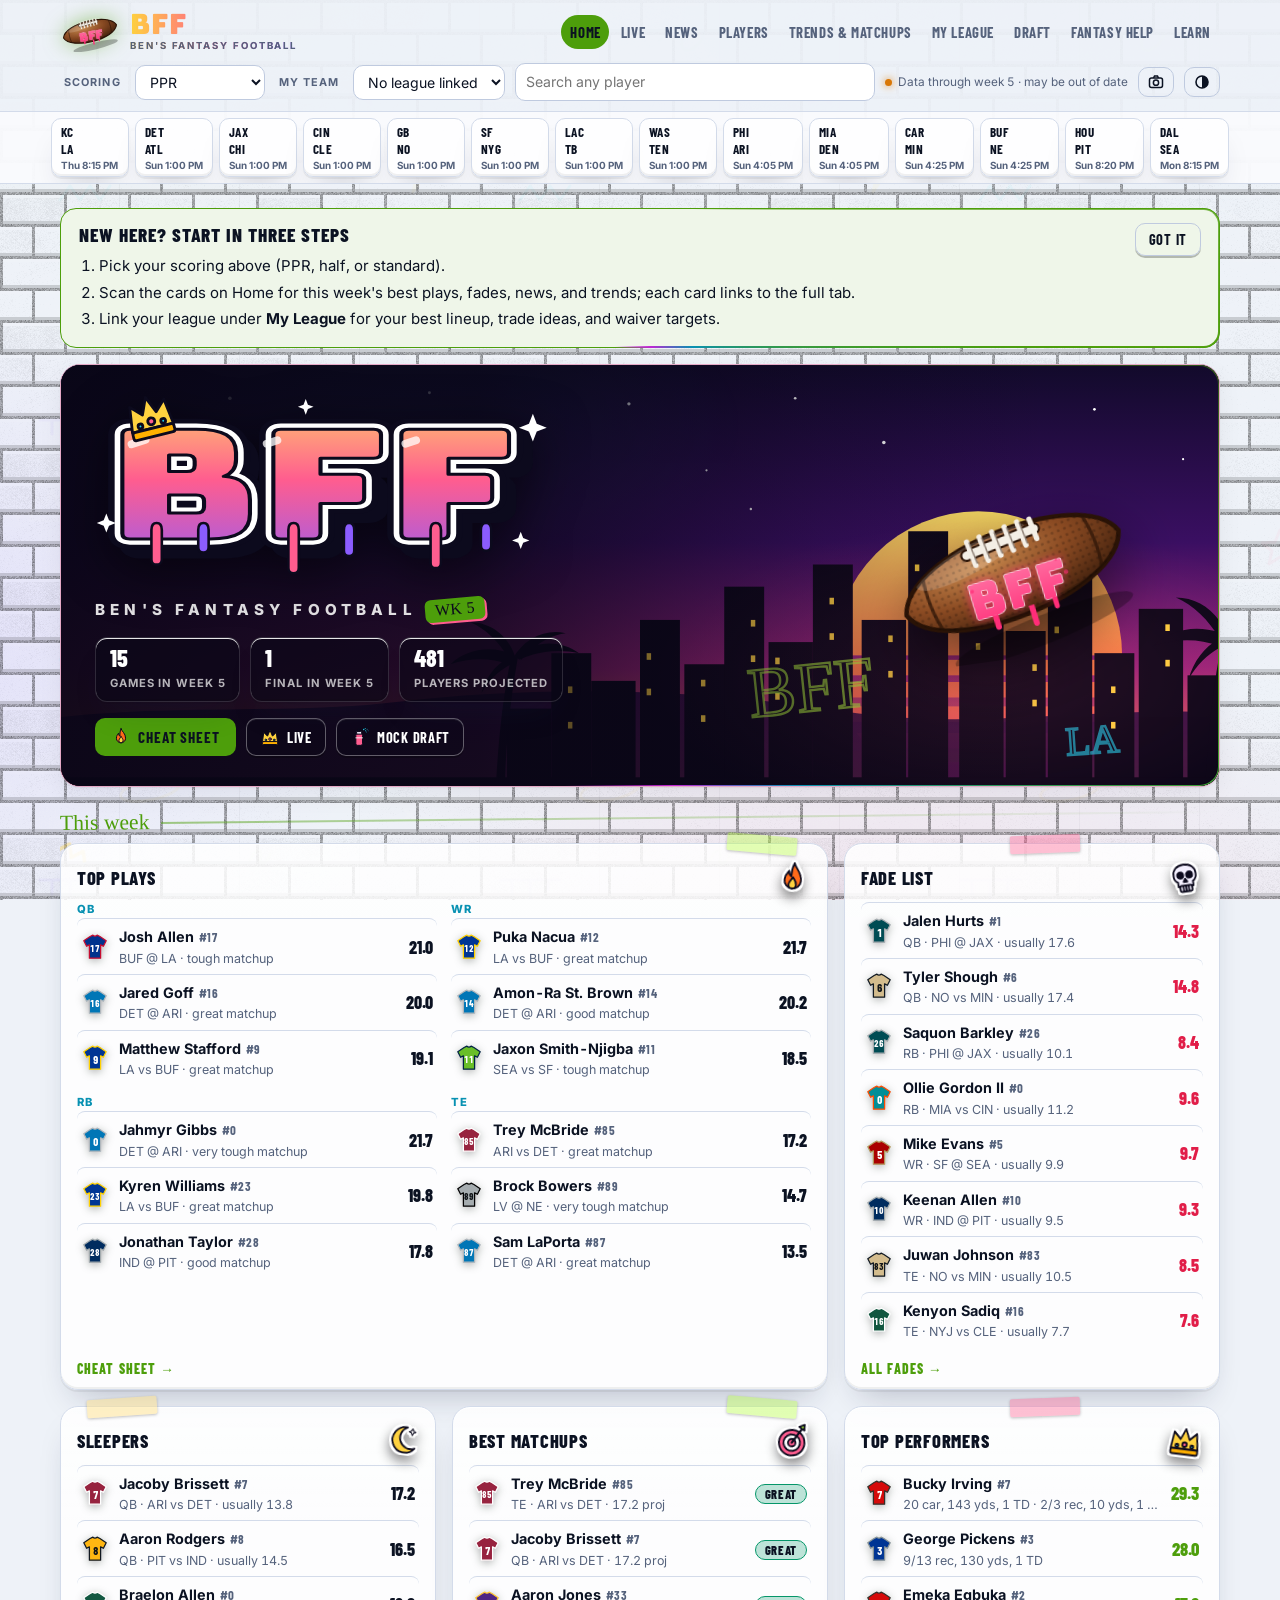
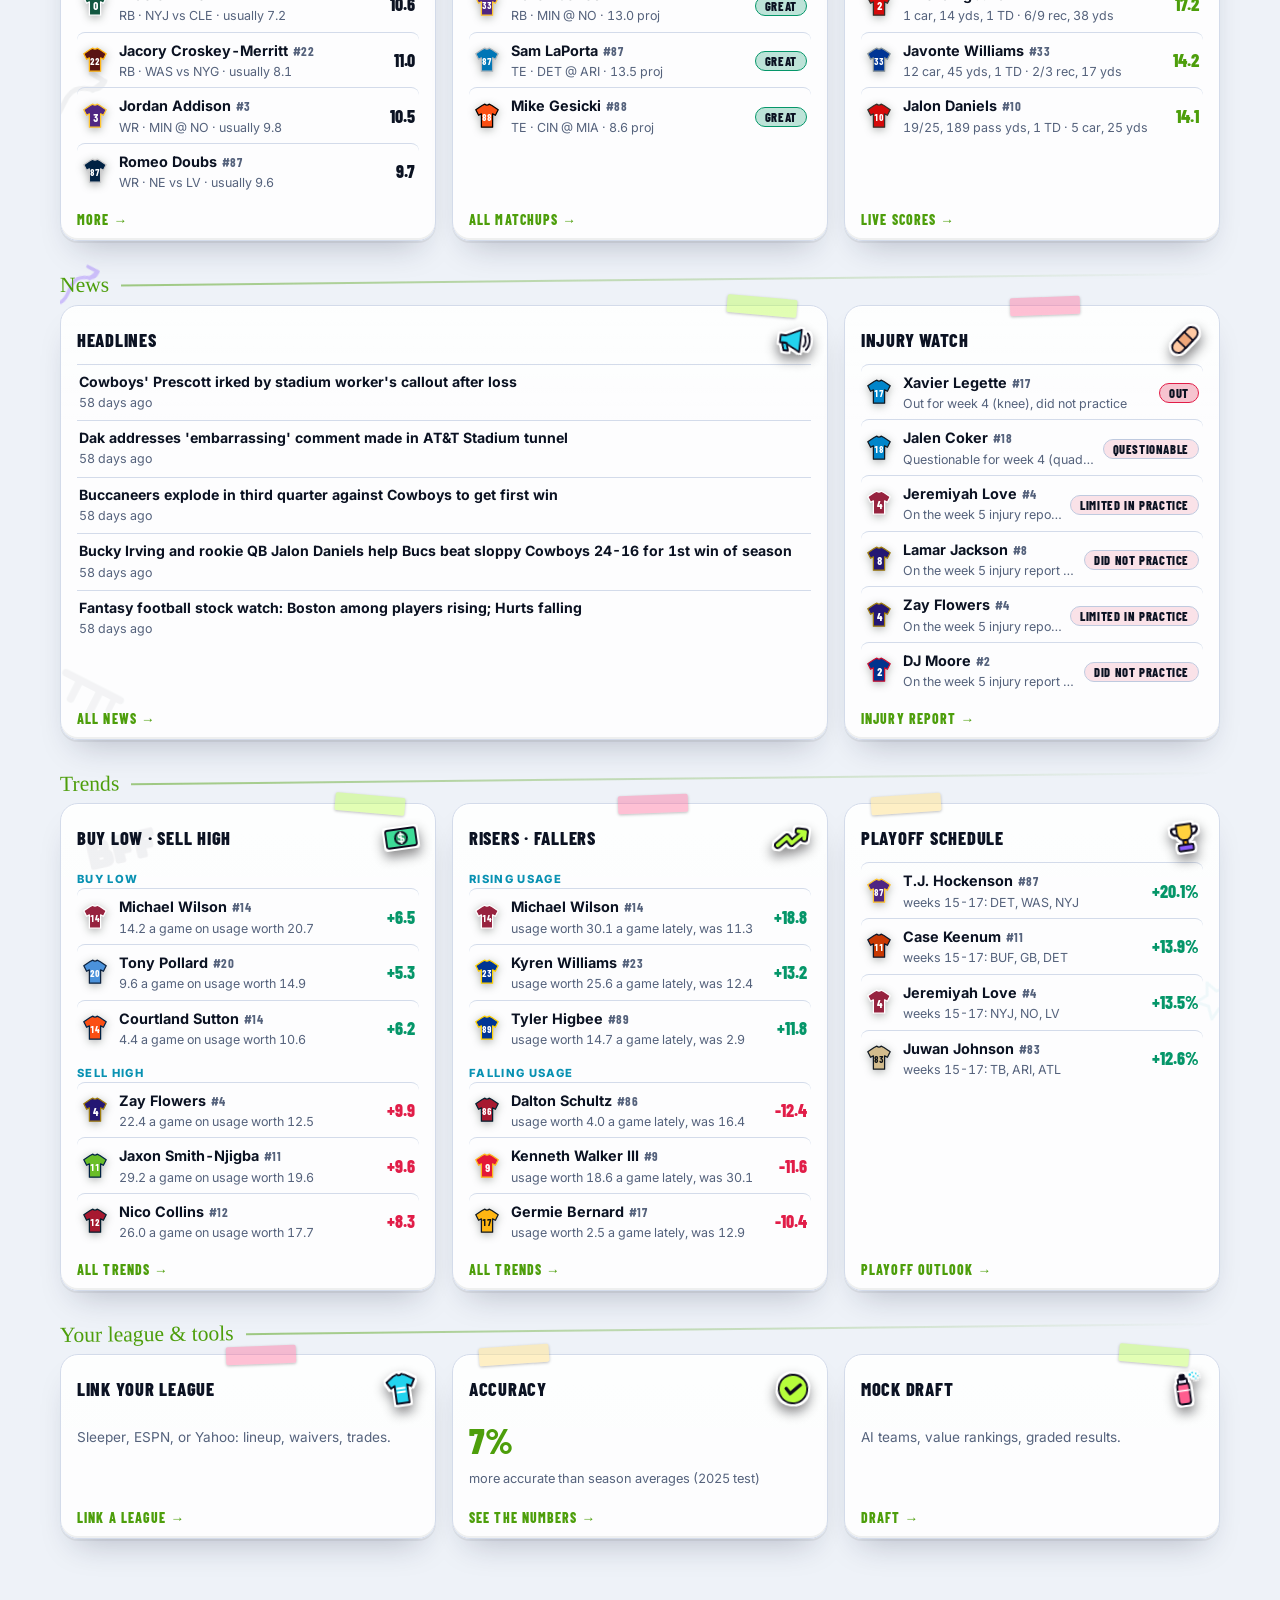
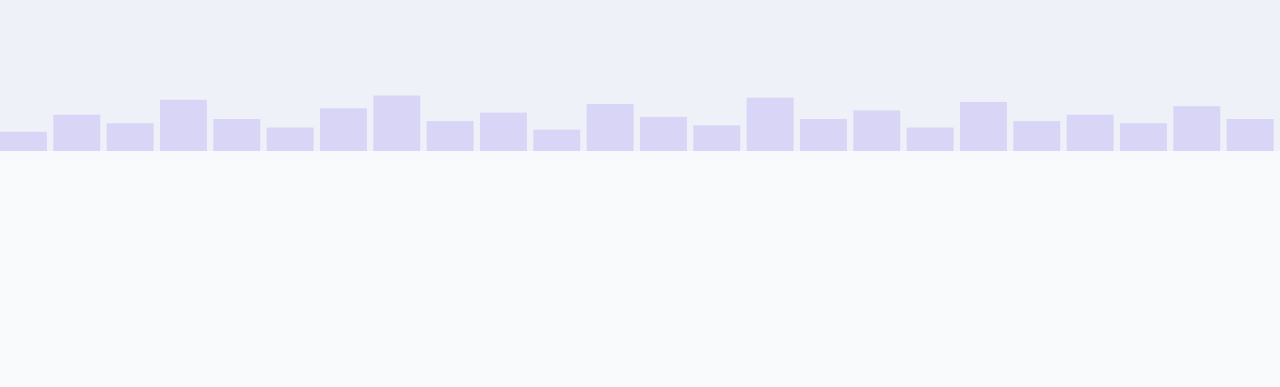
==== commit 5ffb3c6c: "Data update 2026-10-09" ====
--- a/index.html
+++ b/index.html
@@ -829,7 +829,7 @@
 <div class="toasts" id="toasts" aria-live="polite"></div>
 <button class="totop" id="totop" type="button" aria-label="Back to top"><svg viewBox="0 0 40 40" aria-hidden="true"><circle class="trk" cx="20" cy="20" r="17"/><circle class="prg" id="totopring" cx="20" cy="20" r="17"/><path d="M20 27V14M14 19.5l6-6 6 6" fill="none" stroke="currentColor" stroke-width="2.4" stroke-linecap="round" stroke-linejoin="round"/></svg></button>
 <script>
-const D={"asof":{"season":2026,"last_week":4,"next_week":5,"built":"2026-10-09","depth":"2026-10-08","dp_values":"2026-10-02"},"players":[{"id":"00-0039075","n":"Puka Nacua","p":"WR","t":"LA","age":25.3,"role":"WR1","inj":null,"num":12,"g":2,"fp":40.1,"fpg":20.1,"xfpg":20.2,"snap":0.8,"ts":0.287,"ays":0.376,"wopr":0.693,"tpg":10.5,"cpg":0.5,"cs":0.02,"rz":1.0,"rpg":7.0,"prev":23.4,"gl":[[1,0,0,0,0,0,0,0,0,5,9,74,0,0],[4,0,0,0,0,0,1,2,1,9,12,125,0,0]],"wk":[[1,12.4,17.8,0.7,9,0,"SF"],[4,27.7,22.7,0.9,12,1,"PHI"]],"proj":21.7,"nw":5,"opp":"BUF","home":1,"it":28.8,"dvp":1.131,"adjm":0.2,"adjv":1.5,"adjt":-0.0,"tmo":["Terrance Ferguson"],"qbo":null,"prac":"Full","tpl":67.0,"tpr":0.613,"ros":[[5,"BUF",21.7],[6,"ARI",21.9],[7,"LV",19.2],[8,"LAC",20.1],[9,"WAS",20.2],[10,"ARI",20.2],[12,"GB",20.0],[13,"KC",19.1],[14,"SF",19.2],[15,"DAL",20.2],[16,"SEA",19.1],[17,"TB",19.2]],"bye":11,"sid":"9493","eid":"4426515","yid":"40168","dv":8762,"dv2":7468},{"id":"00-0039139","n":"Jahmyr Gibbs","p":"RB","t":"DET","age":24.5,"role":"RB1","inj":null,"num":0,"g":4,"fp":116.0,"fpg":29.0,"xfpg":25.9,"snap":0.782,"ts":0.184,"ays":0.037,"wopr":0.301,"tpg":7.0,"cpg":20.0,"cs":0.836,"rz":6.8,"rpg":5.5,"prev":21.6,"gl":[[1,0,0,0,0,0,29,156,2,5,5,30,0,1],[2,0,0,0,0,0,16,52,0,6,8,61,1,0],[3,0,0,0,0,0,20,99,2,7,8,65,1,0],[4,0,0,0,0,0,15,46,1,4,7,31,0,0]],"wk":[[1,33.6,32.2,0.74,5,29,"NO"],[2,23.3,21.9,0.83,8,16,"BUF"],[3,41.4,27.8,0.69,8,20,"NYJ"],[4,17.7,21.6,0.87,7,15,"CAR"]],"proj":21.7,"nw":5,"opp":"ARI","home":0,"it":30.0,"dvp":0.854,"adjm":-0.2,"adjv":3.3,"adjt":0.0,"tmo":[],"qbo":null,"prac":null,"tpl":66.2,"tpr":0.638,"ros":[[5,"ARI",21.7],[7,"GB",19.8],[8,"MIN",18.4],[9,"MIA",19.7],[10,"NE",19.0],[11,"TB",18.7],[12,"CHI",18.4],[13,"ATL",18.4],[14,"TEN",18.9],[15,"MIN",18.5],[16,"NYG",19.0],[17,"CHI",18.4]],"bye":6,"sid":"9221","eid":"4429795","yid":"40059","dv":9270,"dv2":7700},{"id":"00-0034857","n":"Josh Allen","p":"QB","t":"BUF","age":30.4,"role":"QB1","inj":null,"num":17,"g":4,"fp":112.5,"fpg":28.1,"xfpg":8.3,"snap":1.0,"ts":0.01,"ays":-0.008,"wopr":0.009,"tpg":0.2,"cpg":8.2,"cs":0.292,"rz":2.2,"rpg":0.25,"prev":22.8,"gl":[[1,20,29,334,2,0,6,23,2,0,0,0,0,0],[2,20,31,248,3,0,14,69,2,0,0,0,0,0],[3,16,26,204,0,2,8,22,2,1,1,1,0,1],[4,23,33,253,1,1,5,4,1,0,0,0,0,0]],"wk":[[1,35.7,5.4,1.0,0,6,"HOU"],[2,40.8,11.5,1.0,0,14,"DET"],[3,17.5,10.7,1.0,1,8,"LAC"],[4,18.5,5.5,1.0,0,5,"NE"]],"proj":21.0,"nw":5,"opp":"LA","home":0,"it":25.8,"dvp":0.962,"adjm":-0.5,"adjv":1.4,"adjt":0.0,"tmo":[],"qbo":null,"prac":null,"tpl":58.8,"tpr":0.559,"ros":[[5,"LA",21.0],[6,"LV",22.4],[8,"BAL",20.2],[9,"MIN",18.9],[10,"NYJ",19.4],[11,"MIA",20.5],[12,"KC",19.6],[13,"NE",19.3],[14,"GB",19.4],[15,"CHI",19.9],[16,"DEN",20.0],[17,"MIA",20.0]],"bye":7,"sid":"4984","eid":"3918298","yid":"30977","dv":7009,"dv2":10208},{"id":"00-0033077","n":"Dak Prescott","p":"QB","t":"DAL","age":33.2,"role":"QB1","inj":null,"num":4,"g":4,"fp":81.2,"fpg":20.3,"xfpg":2.1,"snap":1.0,"ts":0.0,"ays":0.0,"wopr":0.0,"tpg":0.0,"cpg":3.0,"cs":0.129,"rz":0.8,"rpg":0.0,"prev":18.5,"gl":[[1,22,34,175,2,1,2,14,0,0,0,0,0,0],[2,26,31,279,4,0,4,26,0,0,0,0,0,0],[3,25,40,276,1,0,4,19,0,0,0,0,0,0],[4,32,45,335,1,0,2,7,0,0,0,0,0,0]],"wk":[[1,14.4,1.0,1.0,0,2,"NYG"],[2,29.8,2.2,1.0,0,4,"WAS"],[3,18.9,2.6,1.0,0,4,"BAL"],[4,18.1,2.4,1.0,0,2,"HOU"]],"proj":20.7,"nw":5,"opp":"TB","home":1,"it":29.5,"dvp":0.927,"adjm":0.2,"adjv":3.6,"adjt":0.0,"tmo":[],"qbo":null,"prac":null,"tpl":62.8,"tpr":0.626,"ros":[[5,"TB",20.7],[6,"GB",17.1],[7,"PHI",17.2],[8,"ARI",17.0],[9,"IND",16.8],[10,"SF",17.1],[11,"TEN",16.6],[12,"PHI",17.4],[13,"SEA",16.0],[15,"LA",17.4],[16,"JAX",17.1],[17,"NYG",17.5]],"bye":14,"sid":"3294","eid":"2577417","yid":"29369","dv":1359,"dv2":4745},{"id":"00-0036963","n":"Amon-Ra St. Brown","p":"WR","t":"DET","age":26.9,"role":"WR1","inj":null,"num":14,"g":4,"fp":91.3,"fpg":22.8,"xfpg":20.9,"snap":0.887,"ts":0.294,"ays":0.318,"wopr":0.663,"tpg":11.5,"cpg":0.0,"cs":0.0,"rz":3.0,"rpg":7.75,"prev":19.1,"gl":[[1,0,0,0,0,0,0,0,0,10,14,67,2,0],[2,0,0,0,0,0,0,0,0,9,13,142,2,0],[3,0,0,0,0,0,0,0,0,4,8,19,1,0],[4,0,0,0,0,0,0,0,0,8,11,75,0,0]],"wk":[[1,28.7,25.1,0.9,14,0,"NO"],[2,35.2,24.9,0.95,13,0,"BUF"],[3,11.9,15.0,0.74,8,0,"NYJ"],[4,15.5,18.7,0.96,11,0,"CAR"]],"proj":20.2,"nw":5,"opp":"ARI","home":0,"it":30.0,"dvp":1.09,"adjm":0.6,"adjv":1.8,"adjt":0.0,"tmo":[],"qbo":null,"prac":null,"tpl":66.2,"tpr":0.638,"ros":[[5,"ARI",20.2],[7,"GB",18.0],[8,"MIN",17.7],[9,"MIA",17.3],[10,"NE",18.1],[11,"TB",17.4],[12,"CHI",17.4],[13,"ATL",18.4],[14,"TEN",18.1],[15,"MIN",17.7],[16,"NYG",18.0],[17,"CHI",17.4]],"bye":6,"sid":"7547","eid":"4374302","yid":"33500","dv":9184,"dv2":7939},{"id":"00-0033106","n":"Jared Goff","p":"QB","t":"DET","age":32.0,"role":"QB1","inj":null,"num":16,"g":4,"fp":86.1,"fpg":21.5,"xfpg":0.9,"snap":1.0,"ts":0.0,"ays":0.0,"wopr":0.0,"tpg":0.0,"cpg":2.2,"cs":0.086,"rz":0.2,"rpg":0.0,"prev":17.5,"gl":[[1,26,39,206,2,0,2,2,0,0,0,0,0,0],[2,26,38,327,4,0,3,7,0,0,0,0,0,0],[3,25,32,269,2,0,4,6,0,0,0,0,0,0],[4,32,52,412,1,0,0,0,0,0,0,0,0,0]],"wk":[[1,16.4,1.0,1.0,0,2,"NO"],[2,29.8,1.7,1.0,0,3,"BUF"],[3,19.4,1.1,1.0,0,4,"NYJ"],[4,20.5,0.0,1.0,0,0,"CAR"]],"proj":20.0,"nw":5,"opp":"ARI","home":0,"it":30.0,"dvp":1.125,"adjm":0.3,"adjv":3.2,"adjt":0.0,"tmo":[],"qbo":null,"prac":null,"tpl":66.2,"tpr":0.638,"ros":[[5,"ARI",20.0],[7,"GB",17.2],[8,"MIN",16.0],[9,"MIA",16.6],[10,"NE",16.8],[11,"TB",17.1],[12,"CHI",17.2],[13,"ATL",16.5],[14,"TEN",16.4],[15,"MIN",15.7],[16,"NYG",17.5],[17,"CHI",17.0]],"bye":6,"sid":"3163","eid":"3046779","yid":"29235","dv":1090,"dv2":3969},{"id":"00-0037840","n":"Kyren Williams","p":"RB","t":"LA","age":26.1,"role":"RB1","inj":null,"num":23,"g":4,"fp":89.7,"fpg":22.4,"xfpg":19.0,"snap":0.682,"ts":0.145,"ays":0.058,"wopr":0.258,"tpg":6.2,"cpg":13.5,"cs":0.525,"rz":3.8,"rpg":5.25,"prev":15.5,"gl":[[1,0,0,0,0,0,11,41,1,3,3,24,0,0],[2,0,0,0,0,0,12,85,0,2,2,12,1,1],[3,0,0,0,0,0,15,88,0,6,7,70,0,0],[4,0,0,0,0,0,16,80,2,10,13,67,0,0]],"wk":[[1,15.5,13.5,0.64,3,11,"SF"],[2,15.7,11.3,0.55,2,12,"NYG"],[3,21.8,18.9,0.71,7,15,"DEN"],[4,36.7,32.3,0.83,13,16,"PHI"]],"proj":19.8,"nw":5,"opp":"BUF","home":1,"it":28.8,"dvp":1.112,"adjm":1.0,"adjv":2.2,"adjt":0.6,"tmo":["Terrance Ferguson"],"qbo":null,"prac":null,"tpl":67.0,"tpr":0.613,"ros":[[5,"BUF",19.8],[6,"ARI",19.3],[7,"LV",16.4],[8,"LAC",17.2],[9,"WAS",15.2],[10,"ARI",15.4],[12,"GB",17.7],[13,"KC",16.2],[14,"SF",17.1],[15,"DAL",17.2],[16,"SEA",16.3],[17,"TB",15.7]],"bye":11,"sid":"8150","eid":"4430737","yid":"34120","dv":3058,"dv2":2075},{"id":"00-0036358","n":"CeeDee Lamb","p":"WR","t":"DAL","age":27.5,"role":"WR1","inj":null,"num":88,"g":4,"fp":112.2,"fpg":28.1,"xfpg":21.0,"snap":0.81,"ts":0.311,"ays":0.443,"wopr":0.777,"tpg":11.5,"cpg":0.5,"cs":0.024,"rz":1.5,"rpg":9.25,"prev":15.5,"gl":[[1,0,0,0,0,0,1,0,0,5,8,44,1,0],[2,0,0,0,0,0,0,0,0,8,9,153,2,0],[3,0,0,0,0,0,0,0,0,7,8,112,0,0],[4,0,0,0,0,0,1,-6,0,17,21,189,1,0]],"wk":[[1,15.4,16.8,0.81,8,1,"NYG"],[2,35.3,18.5,0.75,9,0,"WAS"],[3,20.2,12.7,0.82,8,0,"BAL"],[4,41.3,36.1,0.86,21,1,"HOU"]],"proj":19.5,"nw":5,"opp":"TB","home":1,"it":29.5,"dvp":0.893,"adjm":-0.5,"adjv":1.7,"adjt":0.0,"tmo":[],"qbo":null,"prac":"Full","tpl":62.8,"tpr":0.626,"ros":[[5,"TB",19.5],[6,"GB",18.6],[7,"PHI",18.7],[8,"ARI",18.7],[9,"IND",18.7],[10,"SF",17.9],[11,"TEN",18.5],[12,"PHI",18.6],[13,"SEA",17.9],[15,"LA",18.3],[16,"JAX",18.6],[17,"NYG",18.5]],"bye":14,"sid":"6786","eid":"4241389","yid":"32687","dv":8783,"dv2":7503},{"id":"00-0026498","n":"Matthew Stafford","p":"QB","t":"LA","age":38.7,"role":"QB1","inj":null,"num":9,"g":4,"fp":61.7,"fpg":15.4,"xfpg":1.6,"snap":0.96,"ts":0.0,"ays":0.0,"wopr":0.0,"tpg":0.0,"cpg":2.8,"cs":0.105,"rz":0.8,"rpg":0.0,"prev":20.6,"gl":[[1,15,25,155,0,1,2,-1,0,0,0,0,0,0],[2,22,31,327,4,1,4,-1,0,0,0,0,0,0],[3,30,55,390,2,2,2,13,0,0,0,0,0,0],[4,32,51,317,0,2,3,10,0,0,0,0,0,0]],"wk":[[1,4.1,3.3,0.84,0,2,"SF"],[2,27.0,0.5,1.0,0,4,"NYG"],[3,20.9,1.2,1.0,0,2,"DEN"],[4,9.7,1.2,1.0,0,3,"PHI"]],"proj":19.1,"nw":5,"opp":"BUF","home":1,"it":28.8,"dvp":1.134,"adjm":0.1,"adjv":2.2,"adjt":0.0,"tmo":["Terrance Ferguson"],"qbo":null,"prac":null,"tpl":67.0,"tpr":0.613,"ros":[[5,"BUF",19.1],[6,"ARI",19.3],[7,"LV",15.7],[8,"LAC",15.7],[9,"WAS",17.0],[10,"ARI",16.7],[12,"GB",15.8],[13,"KC",15.5],[14,"SF",15.8],[15,"DAL",17.6],[16,"SEA",15.4],[17,"TB",15.8]],"bye":11,"sid":"421","eid":"12483","yid":"9265","dv":407,"dv2":1871},{"id":"00-0033873","n":"Patrick Mahomes","p":"QB","t":"KC","age":31.0,"role":"QB1","inj":null,"num":15,"g":4,"fp":83.6,"fpg":20.9,"xfpg":1.2,"snap":1.0,"ts":0.0,"ays":0.0,"wopr":0.0,"tpg":0.0,"cpg":3.0,"cs":0.095,"rz":0.5,"rpg":0.0,"prev":20.4,"gl":[[1,15,27,184,2,1,7,23,1,0,0,0,0,0],[2,32,47,382,3,0,2,17,0,0,0,0,0,0],[3,20,24,246,2,1,1,1,0,0,0,0,0,0],[4,15,30,225,2,0,2,0,0,0,0,0,0,0]],"wk":[[1,21.7,2.8,1.0,0,7,"DEN"],[2,29.0,1.1,1.0,0,2,"IND"],[3,15.9,0.5,1.0,0,1,"MIA"],[4,17.0,0.5,1.0,0,2,"LV"]],"proj":18.9,"nw":6,"opp":"LAC","home":1,"it":26.5,"dvp":1.002,"adjm":-0.3,"adjv":2.3,"adjt":0.0,"tmo":[],"qbo":null,"prac":"Full","tpl":62.2,"tpr":0.535,"ros":[[6,"LAC",18.9],[7,"SEA",15.8],[8,"DEN",16.4],[9,"NYJ",16.0],[10,"ATL",16.3],[11,"ARI",17.1],[12,"BUF",17.0],[13,"LA",16.9],[14,"CIN",16.5],[15,"NE",16.4],[16,"SF",16.8],[17,"LAC",16.4]],"bye":5,"sid":"4046","eid":"3139477","yid":"30123","dv":4778,"dv2":8518},{"id":"00-0038543","n":"Jaxon Smith-Njigba","p":"WR","t":"SEA","age":24.6,"role":"WR1","inj":null,"num":11,"g":4,"fp":116.7,"fpg":29.2,"xfpg":19.6,"snap":0.83,"ts":0.373,"ays":0.492,"wopr":0.904,"tpg":10.5,"cpg":0.0,"cs":0.0,"rz":2.5,"rpg":8.0,"prev":21.2,"gl":[[1,0,0,0,0,0,0,0,0,8,11,122,1,0],[2,0,0,0,0,0,0,0,0,9,11,155,3,0],[3,1,1,14,0,0,0,0,0,10,14,128,2,0],[4,0,0,0,0,0,0,0,0,5,6,76,0,0]],"wk":[[1,26.2,19.6,0.9,11,0,"NE"],[2,42.5,20.4,0.67,11,0,"ARI"],[3,35.4,28.2,0.87,14,0,"WAS"],[4,12.6,10.4,0.88,6,0,"LAC"]],"proj":18.5,"nw":5,"opp":"SF","home":1,"it":24.2,"dvp":0.922,"adjm":-0.1,"adjv":0.3,"adjt":0.0,"tmo":["Jadarian Price"],"qbo":null,"prac":null,"tpl":58.5,"tpr":0.53,"ros":[[5,"SF",18.5],[6,"DEN",18.3],[7,"KC",18.1],[8,"CHI",18.2],[9,"ARI",18.9],[10,"LV",18.2],[12,"SF",18.2],[13,"DAL",18.9],[14,"NYG",18.9],[15,"PHI",18.9],[16,"LA",18.5],[17,"CAR",18.5]],"bye":11,"sid":"9488","eid":"4430878","yid":"40041","dv":9948,"dv2":8907},{"id":"00-0038134","n":"Kenneth Walker III","p":"RB","t":"KC","age":25.9,"role":"RB1","inj":null,"num":9,"g":4,"fp":110.1,"fpg":27.5,"xfpg":24.3,"snap":0.745,"ts":0.149,"ays":-0.006,"wopr":0.22,"tpg":4.8,"cpg":21.8,"cs":0.775,"rz":6.0,"rpg":3.0,"prev":11.3,"gl":[[1,0,0,0,0,0,23,173,1,3,6,18,1,0],[2,0,0,0,0,0,24,117,0,6,10,61,0,0],[3,0,0,0,0,0,18,70,1,2,2,3,1,0],[4,0,0,0,0,0,22,177,2,1,1,2,0,0]],"wk":[[1,34.1,23.8,0.68,6,23,"DEN"],[2,23.8,36.4,0.82,10,24,"IND"],[3,21.3,17.0,0.73,2,18,"MIA"],[4,30.9,20.1,0.75,1,22,"LV"]],"proj":18.3,"nw":6,"opp":"LAC","home":1,"it":26.5,"dvp":1.032,"adjm":0.6,"adjv":1.7,"adjt":0.0,"tmo":[],"qbo":null,"prac":null,"tpl":62.2,"tpr":0.535,"ros":[[6,"LAC",18.3],[7,"SEA",16.2],[8,"DEN",16.8],[9,"NYJ",16.9],[10,"ATL",15.8],[11,"ARI",15.8],[12,"BUF",16.9],[13,"LA",15.9],[14,"CIN",15.9],[15,"NE",16.2],[16,"SF",16.8],[17,"LAC",16.6]],"bye":5,"sid":"8151","eid":"4567048","yid":"33996","dv":6719,"dv2":5056},{"id":"00-0036997","n":"Javonte Williams","p":"RB","t":"DAL","age":26.4,"role":"RB1","inj":null,"num":33,"g":4,"fp":81.8,"fpg":20.4,"xfpg":20.9,"snap":0.752,"ts":0.122,"ays":-0.029,"wopr":0.163,"tpg":4.2,"cpg":15.5,"cs":0.658,"rz":5.5,"rpg":3.75,"prev":15.2,"gl":[[1,0,0,0,0,0,12,41,1,5,5,31,1,0],[2,0,0,0,0,0,12,30,0,3,4,20,0,0],[3,0,0,0,0,0,19,98,1,2,3,5,0,0],[4,0,0,0,0,0,19,62,3,5,5,21,0,0]],"wk":[[1,24.2,21.9,0.71,5,12,"NYG"],[2,8.0,13.7,0.8,4,12,"WAS"],[3,18.3,19.0,0.76,3,19,"BAL"],[4,31.3,29.0,0.74,5,19,"HOU"]],"proj":18.1,"nw":5,"opp":"TB","home":1,"it":29.5,"dvp":0.908,"adjm":-0.2,"adjv":2.3,"adjt":0.0,"tmo":[],"qbo":null,"prac":null,"tpl":62.8,"tpr":0.626,"ros":[[5,"TB",18.1],[6,"GB",17.2],[7,"PHI",16.3],[8,"ARI",15.6],[9,"IND",16.6],[10,"SF",16.9],[11,"TEN",16.2],[12,"PHI",16.3],[13,"SEA",16.2],[15,"LA",15.7],[16,"JAX",15.8],[17,"NYG",16.2]],"bye":14,"sid":"7588","eid":"4361579","yid":"33423","dv":2356,"dv2":1785},{"id":"00-0036442","n":"Joe Burrow","p":"QB","t":"CIN","age":29.8,"role":"QB1","inj":null,"num":9,"g":4,"fp":76.6,"fpg":19.2,"xfpg":2.0,"snap":1.0,"ts":0.0,"ays":0.0,"wopr":0.0,"tpg":0.0,"cpg":2.8,"cs":0.135,"rz":1.2,"rpg":0.0,"prev":16.8,"gl":[[1,25,35,254,1,1,5,20,0,0,0,0,0,0],[2,20,31,207,2,0,1,-1,0,0,0,0,0,0],[3,28,37,282,3,0,2,13,0,0,0,0,0,1],[4,39,54,428,1,2,3,6,1,0,0,0,0,0]],"wk":[[1,14.2,2.6,1.0,0,5,"TB"],[2,16.2,0.0,1.0,0,1,"HOU"],[3,22.6,1.0,1.0,0,2,"PIT"],[4,23.7,4.5,1.0,0,3,"JAX"]],"proj":17.8,"nw":5,"opp":"MIA","home":0,"it":24.5,"dvp":1.017,"adjm":0.6,"adjv":1.7,"adjt":0.0,"tmo":[],"qbo":null,"prac":null,"tpl":61.8,"tpr":0.667,"ros":[[5,"MIA",17.8],[7,"BAL",16.1],[8,"TEN",16.3],[9,"ATL",16.1],[10,"PIT",15.9],[11,"WAS",16.2],[12,"NO",16.3],[13,"CLE",16.8],[14,"KC",15.9],[15,"CAR",16.0],[16,"IND",15.9],[17,"BAL",16.3]],"bye":6,"sid":"6770","eid":"3915511","yid":"32671","dv":4319,"dv2":8559},{"id":"00-0036223","n":"Jonathan Taylor","p":"RB","t":"IND","age":27.7,"role":"RB1","inj":null,"num":28,"g":4,"fp":86.2,"fpg":21.6,"xfpg":20.0,"snap":0.848,"ts":0.124,"ays":-0.037,"wopr":0.16,"tpg":3.8,"cpg":21.5,"cs":0.777,"rz":4.2,"rpg":2.5,"prev":21.3,"gl":[[1,0,0,0,0,0,19,98,2,3,4,23,0,1],[2,0,0,0,0,0,24,92,2,4,4,40,0,0],[3,0,0,0,0,0,23,68,0,2,3,4,0,0],[4,0,0,0,0,0,20,95,2,1,4,2,0,0]],"wk":[[1,25.1,21.6,0.89,4,19,"BAL"],[2,29.2,22.7,0.94,4,24,"KC"],[3,9.2,16.6,0.85,3,23,"HOU"],[4,22.7,19.1,0.71,4,20,"WAS"]],"proj":17.8,"nw":5,"opp":"PIT","home":0,"it":21.0,"dvp":1.072,"adjm":0.4,"adjv":-0.5,"adjt":0.0,"tmo":[],"qbo":null,"prac":"Limited","tpl":62.8,"tpr":0.56,"ros":[[5,"PIT",17.8],[6,"TEN",18.9],[7,"MIN",17.3],[8,"JAX",17.7],[9,"DAL",18.2],[10,"MIA",18.6],[11,"HOU",17.2],[12,"NYG",18.0],[14,"PHI",18.1],[15,"TEN",17.9],[16,"CIN",17.7],[17,"CLE",17.2]],"bye":13,"sid":"6813","eid":"4242335","yid":"32711","dv":6335,"dv2":4689},{"id":"00-0037834","n":"Brock Purdy","p":"QB","t":"SF","age":26.8,"role":"QB1","inj":null,"num":13,"g":4,"fp":100.5,"fpg":25.1,"xfpg":3.1,"snap":0.963,"ts":0.0,"ays":0.0,"wopr":0.0,"tpg":0.0,"cpg":5.0,"cs":0.163,"rz":0.8,"rpg":0.0,"prev":19.7,"gl":[[1,25,34,205,3,1,5,29,0,0,0,0,0,0],[2,20,22,287,2,0,3,30,1,0,0,0,0,0],[3,15,27,297,4,0,2,34,0,0,0,0,0,0],[4,19,30,218,2,0,10,29,0,0,0,0,0,0]],"wk":[[1,21.1,2.6,1.0,0,5,"LA"],[2,28.5,4.3,0.85,0,3,"MIA"],[3,31.3,0.5,1.0,0,2,"ARI"],[4,19.6,4.8,1.0,0,10,"DEN"]],"proj":17.6,"nw":5,"opp":"SEA","home":0,"it":21.2,"dvp":0.845,"adjm":-1.2,"adjv":-0.6,"adjt":0.0,"tmo":[],"qbo":null,"prac":null,"tpl":55.5,"tpr":0.505,"ros":[[5,"SEA",17.6],[6,"WAS",23.4],[7,"ATL",18.7],[9,"LV",18.6],[10,"DAL",20.0],[11,"MIN",18.1],[12,"SEA",18.2],[13,"NYG",19.1],[14,"LA",19.1],[15,"LAC",18.7],[16,"KC",18.4],[17,"PHI",19.2]],"bye":8,"sid":"8183","eid":"4361741","yid":"34218","dv":3094,"dv2":6203},{"id":"00-0038542","n":"Bijan Robinson","p":"RB","t":"ATL","age":24.7,"role":"RB1","inj":null,"num":7,"g":4,"fp":105.4,"fpg":26.3,"xfpg":20.8,"snap":0.65,"ts":0.211,"ays":-0.105,"wopr":0.242,"tpg":4.5,"cpg":21.2,"cs":0.607,"rz":4.5,"rpg":3.5,"prev":21.8,"gl":[[1,0,0,0,0,0,21,83,0,8,10,90,1,0],[2,0,0,0,0,0,16,72,0,3,4,9,0,0],[3,0,0,0,0,0,29,194,2,2,2,19,0,0],[4,0,0,0,0,0,19,145,2,1,2,2,0,0]],"wk":[[1,31.3,24.5,0.77,10,21,"PIT"],[2,11.1,14.1,0.51,4,16,"CAR"],[3,35.3,29.2,0.72,2,29,"GB"],[4,27.7,15.2,0.6,2,19,"NO"]],"proj":17.6,"nw":5,"opp":"BAL","home":1,"it":23.2,"dvp":0.945,"adjm":-0.2,"adjv":0.1,"adjt":0.0,"tmo":[],"qbo":null,"prac":null,"tpl":60.8,"tpr":0.442,"ros":[[5,"BAL",17.6],[6,"CHI",17.2],[7,"SF",18.4],[8,"TB",17.6],[9,"CIN",17.5],[10,"KC",17.6],[12,"MIN",17.4],[13,"DET",18.1],[14,"CLE",17.2],[15,"WAS",17.2],[16,"TB",17.5],[17,"NO",19.3]],"bye":11,"sid":"9509","eid":"4430807","yid":"40055","dv":9626,"dv2":8399},{"id":"00-0033280","n":"Christian McCaffrey","p":"RB","t":"SF","age":30.3,"role":"RB1","inj":null,"num":23,"g":4,"fp":74.0,"fpg":18.5,"xfpg":20.0,"snap":0.66,"ts":0.198,"ays":0.052,"wopr":0.333,"tpg":5.5,"cpg":12.5,"cs":0.446,"rz":3.8,"rpg":4.0,"prev":24.5,"gl":[[1,0,0,0,0,0,10,68,0,5,8,20,0,0],[2,0,0,0,0,0,10,23,2,4,4,43,0,0],[3,0,0,0,0,0,15,75,1,4,5,41,0,0],[4,0,0,0,0,0,15,52,1,3,5,18,0,0]],"wk":[[1,13.8,17.0,0.55,8,10,"LA"],[2,22.6,21.3,0.52,4,10,"MIA"],[3,21.6,18.4,0.83,5,15,"ARI"],[4,16.0,23.3,0.74,5,15,"DEN"]],"proj":17.4,"nw":5,"opp":"SEA","home":0,"it":21.2,"dvp":0.994,"adjm":-0.2,"adjv":-0.7,"adjt":-0.0,"tmo":[],"qbo":null,"prac":"Full","tpl":55.5,"tpr":0.505,"ros":[[5,"SEA",17.4],[6,"WAS",19.4],[7,"ATL",17.2],[9,"LV",18.2],[10,"DAL",18.2],[11,"MIN",17.4],[12,"SEA",18.2],[13,"NYG",18.1],[14,"LA",17.5],[15,"LAC",18.3],[16,"KC",17.7],[17,"PHI",18.4]],"bye":8,"sid":"4034","eid":"3117251","yid":"30121","dv":4474,"dv2":3423},{"id":"00-0033119","n":"Jacoby Brissett","p":"QB","t":"ARI","age":33.8,"role":"QB1","inj":null,"num":7,"g":4,"fp":59.0,"fpg":14.8,"xfpg":3.1,"snap":1.0,"ts":0.0,"ays":0.0,"wopr":0.0,"tpg":0.0,"cpg":3.8,"cs":0.134,"rz":1.0,"rpg":0.0,"prev":16.2,"gl":[[1,27,37,277,1,0,6,14,0,0,0,0,0,0],[2,17,28,95,1,1,1,7,0,0,0,0,0,0],[3,38,52,280,2,0,4,4,1,0,0,0,0,0],[4,21,35,166,2,3,4,18,0,0,0,0,0,0]],"wk":[[1,16.5,1.6,1.0,0,6,"LAC"],[2,6.5,1.1,1.0,0,1,"SEA"],[3,25.6,7.7,1.0,0,4,"SF"],[4,10.4,2.2,1.0,0,4,"NYG"]],"proj":17.2,"nw":5,"opp":"DET","home":1,"it":24.5,"dvp":1.33,"adjm":1.4,"adjv":1.3,"adjt":0.0,"tmo":[],"qbo":null,"prac":null,"tpl":64.8,"tpr":0.61,"ros":[[5,"DET",17.2],[6,"LA",13.9],[7,"DEN",13.7],[8,"DAL",15.3],[9,"SEA",12.8],[10,"LA",13.9],[11,"KC",13.0],[12,"WAS",14.8],[13,"PHI",14.5],[15,"NYJ",13.1],[16,"NO",13.6],[17,"LV",13.6]],"bye":14,"sid":"3257","eid":"2578570","yid":"29325","dv":70,"dv2":519},{"id":"00-0037744","n":"Trey McBride","p":"TE","t":"ARI","age":26.9,"role":"TE1","inj":null,"num":85,"g":4,"fp":69.2,"fpg":17.3,"xfpg":20.2,"snap":0.89,"ts":0.325,"ays":0.281,"wopr":0.684,"tpg":11.5,"cpg":0.0,"cs":0.0,"rz":2.2,"rpg":8.25,"prev":18.6,"gl":[[1,0,0,0,0,0,0,0,0,9,13,95,1,0],[2,0,0,0,0,0,0,0,0,8,10,41,1,0],[3,0,0,0,0,0,0,0,0,9,11,75,0,0],[4,0,0,0,0,0,0,0,0,7,12,31,0,0]],"wk":[[1,24.5,22.9,0.8,13,0,"LAC"],[2,18.1,17.9,0.88,10,0,"SEA"],[3,16.5,19.6,0.91,11,0,"SF"],[4,10.1,20.5,0.97,12,0,"NYG"]],"proj":17.2,"nw":5,"opp":"DET","home":1,"it":24.5,"dvp":1.55,"adjm":1.3,"adjv":0.1,"adjt":0.0,"tmo":[],"qbo":null,"prac":null,"tpl":64.8,"tpr":0.61,"ros":[[5,"DET",17.2],[6,"LA",15.4],[7,"DEN",16.7],[8,"DAL",16.7],[9,"SEA",16.3],[10,"LA",15.6],[11,"KC",16.9],[12,"WAS",16.7],[13,"PHI",15.1],[15,"NYJ",16.0],[16,"NO",16.8],[17,"LV",16.6]],"bye":14,"sid":"8130","eid":"4361307","yid":"34010","dv":5946,"dv2":4412},{"id":"00-0037239","n":"Chris Olave","p":"WR","t":"NO","age":26.3,"role":"WR1","inj":null,"num":12,"g":4,"fp":90.1,"fpg":22.5,"xfpg":21.4,"snap":0.85,"ts":0.286,"ays":0.444,"wopr":0.739,"tpg":12.0,"cpg":0.0,"cs":0.0,"rz":1.2,"rpg":8.75,"prev":16.8,"gl":[[1,0,0,0,0,0,0,0,0,10,13,182,0,0],[2,0,0,0,0,0,0,0,0,8,10,86,1,0],[3,0,0,0,0,0,0,0,0,9,13,107,0,0],[4,0,0,0,0,0,0,0,0,8,12,116,0,0]],"wk":[[1,28.2,22.4,0.86,13,0,"DET"],[2,22.6,17.2,0.84,10,0,"BAL"],[3,19.7,25.1,0.84,13,0,"LV"],[4,19.6,20.8,0.86,12,0,"ATL"]],"proj":17.2,"nw":5,"opp":"MIN","home":1,"it":19.5,"dvp":0.963,"adjm":-0.5,"adjv":-0.4,"adjt":0.0,"tmo":["Travis Etienne"],"qbo":null,"prac":"DNP","tpl":72.8,"tpr":0.656,"ros":[[5,"MIN",17.2],[6,"NYG",18.1],[7,"PIT",17.6],[9,"CLE",18.4],[10,"CAR",17.6],[11,"CHI",17.1],[12,"CIN",17.6],[13,"GB",17.9],[14,"CAR",17.6],[15,"TB",17.1],[16,"ARI",18.5],[17,"ATL",18.5]],"bye":8,"sid":"8144","eid":"4361370","yid":"33966","dv":6814,"dv2":4927},{"id":"00-0036554","n":"Nico Collins","p":"WR","t":"HOU","age":27.5,"role":"WR1","inj":null,"num":12,"g":2,"fp":52.0,"fpg":26.0,"xfpg":17.7,"snap":0.705,"ts":0.289,"ays":0.332,"wopr":0.666,"tpg":9.0,"cpg":0.5,"cs":0.016,"rz":1.5,"rpg":7.0,"prev":15.1,"gl":[[1,0,0,0,0,0,1,7,0,7,10,75,1,0],[4,0,0,0,0,0,0,0,0,7,8,118,2,0]],"wk":[[1,21.2,19.7,0.72,10,1,"BUF"],[4,30.8,15.7,0.69,8,0,"DAL"]],"proj":16.8,"nw":5,"opp":"TEN","home":0,"it":22.5,"dvp":1.025,"adjm":-0.1,"adjv":0.0,"adjt":0.0,"tmo":[],"qbo":null,"prac":"Limited","tpl":62.5,"tpr":0.633,"ros":[[5,"TEN",16.8],[6,"JAX",16.7],[7,"NYG",16.8],[9,"LAC",16.8],[10,"CLE",17.1],[11,"IND",16.9],[12,"BAL",17.1],[13,"PIT",16.4],[14,"WAS",16.9],[15,"JAX",16.9],[16,"PHI",16.9],[17,"GB",16.8]],"bye":8,"sid":"7569","eid":"4258173","yid":"33477","dv":5659,"dv2":4092},{"id":"00-0031381","n":"Davante Adams","p":"WR","t":"LA","age":33.8,"role":"WR2","inj":null,"num":17,"g":4,"fp":73.0,"fpg":18.3,"xfpg":17.3,"snap":0.742,"ts":0.25,"ays":0.409,"wopr":0.661,"tpg":9.5,"cpg":0.0,"cs":0.0,"rz":1.0,"rpg":5.5,"prev":15.9,"gl":[[1,0,0,0,0,0,0,0,0,3,6,26,0,0],[2,0,0,0,0,0,0,0,0,8,10,195,2,0],[3,0,0,0,0,0,0,0,0,7,13,137,0,0],[4,0,0,0,0,0,0,0,0,4,9,32,0,0]],"wk":[[1,5.6,10.0,0.54,6,0,"SF"],[2,39.5,18.7,0.65,10,0,"NYG"],[3,20.7,24.5,0.83,13,0,"DEN"],[4,7.2,16.1,0.95,9,0,"PHI"]],"proj":16.6,"nw":5,"opp":"BUF","home":1,"it":28.8,"dvp":1.131,"adjm":-0.3,"adjv":0.9,"adjt":0.7,"tmo":["Terrance Ferguson"],"qbo":null,"prac":"Full","tpl":67.0,"tpr":0.613,"ros":[[5,"BUF",16.6],[6,"ARI",16.9],[7,"LV",15.4],[8,"LAC",15.6],[9,"WAS",15.7],[10,"ARI",15.9],[12,"GB",15.5],[13,"KC",15.4],[14,"SF",15.4],[15,"DAL",15.6],[16,"SEA",15.4],[17,"TB",15.4]],"bye":11,"sid":"2133","eid":"16800","yid":"27581","dv":1134,"dv2":822},{"id":"00-0023459","n":"Aaron Rodgers","p":"QB","t":"PIT","age":42.8,"role":"QB1","inj":null,"num":8,"g":4,"fp":61.2,"fpg":15.3,"xfpg":0.3,"snap":0.99,"ts":0.0,"ays":0.0,"wopr":0.0,"tpg":0.0,"cpg":1.8,"cs":0.079,"rz":0.0,"rpg":0.0,"prev":14.2,"gl":[[1,24,40,221,1,0,3,-3,0,0,0,0,0,0],[2,23,39,187,0,1,1,5,0,0,0,0,0,1],[3,19,34,292,3,1,3,10,0,0,0,0,0,0],[4,22,40,299,3,2,0,0,0,0,0,0,0,0]],"wk":[[1,12.5,0.0,1.0,0,3,"ATL"],[2,4.0,0.5,0.96,0,1,"NE"],[3,22.7,0.5,1.0,0,3,"CIN"],[4,22.0,0.0,1.0,0,0,"CLE"]],"proj":16.5,"nw":5,"opp":"IND","home":1,"it":23.5,"dvp":1.11,"adjm":0.5,"adjv":0.9,"adjt":0.0,"tmo":[],"qbo":null,"prac":null,"tpl":62.5,"tpr":0.671,"ros":[[5,"IND",16.5],[6,"TB",14.0],[7,"NO",14.3],[8,"CLE",15.1],[10,"CIN",14.2],[11,"PHI",14.9],[12,"DEN",14.5],[13,"HOU",15.0],[14,"JAX",14.0],[15,"BAL",14.4],[16,"CAR",15.0],[17,"TEN",14.0]],"bye":9,"sid":"96","eid":"8439","yid":"7200","dv":63,"dv2":511},{"id":"00-0039150","n":"Bryce Young","p":"QB","t":"CAR","age":25.2,"role":"QB1","inj":null,"num":9,"g":4,"fp":90.6,"fpg":22.7,"xfpg":0.7,"snap":0.96,"ts":0.0,"ays":0.0,"wopr":0.0,"tpg":0.0,"cpg":1.5,"cs":0.061,"rz":0.8,"rpg":0.0,"prev":13.6,"gl":[[1,23,37,361,3,1,2,10,1,0,0,0,0,0],[2,23,36,287,3,0,1,6,0,0,0,0,0,0],[3,26,48,291,1,1,0,0,0,0,0,0,0,0],[4,29,41,329,2,0,3,3,0,0,0,0,0,0]],"wk":[[1,31.4,1.8,0.9,0,2,"CHI"],[2,24.1,0.7,0.94,0,1,"ATL"],[3,13.6,0.0,1.0,0,0,"CLE"],[4,21.5,0.5,1.0,0,3,"DET"]],"proj":16.3,"nw":6,"opp":"PHI","home":0,"it":20.5,"dvp":1.035,"adjm":-0.4,"adjv":-0.8,"adjt":0.0,"tmo":[],"qbo":null,"prac":"Full","tpl":66.2,"tpr":0.648,"ros":[[6,"PHI",16.3],[7,"TB",17.5],[8,"GB",17.2],[9,"DEN",17.4],[10,"NO",16.9],[11,"BAL",17.3],[12,"TB",17.1],[13,"MIN",16.7],[14,"NO",17.3],[15,"CIN",17.4],[16,"PIT",16.9],[17,"SEA",17.2]],"bye":5,"sid":"9228","eid":"4685720","yid":"40029","dv":531,"dv2":2339},{"id":"00-0038597","n":"Chase Brown","p":"RB","t":"CIN","age":26.5,"role":"RB1","inj":null,"num":30,"g":4,"fp":58.0,"fpg":14.5,"xfpg":17.1,"snap":0.728,"ts":0.15,"ays":-0.032,"wopr":0.203,"tpg":6.0,"cpg":14.5,"cs":0.696,"rz":2.0,"rpg":5.25,"prev":16.6,"gl":[[1,0,0,0,0,0,16,56,1,5,6,22,0,0],[2,0,0,0,0,0,20,80,0,3,5,2,0,0],[3,0,0,0,0,0,13,61,0,2,2,8,0,0],[4,0,0,0,0,0,9,10,0,11,11,71,0,0]],"wk":[[1,18.8,21.3,0.72,6,16,"TB"],[2,11.2,17.3,0.7,5,20,"HOU"],[3,8.9,9.5,0.7,2,13,"PIT"],[4,19.1,20.2,0.79,11,9,"JAX"]],"proj":16.1,"nw":5,"opp":"MIA","home":0,"it":24.5,"dvp":1.128,"adjm":0.5,"adjv":0.8,"adjt":0.0,"tmo":[],"qbo":null,"prac":null,"tpl":61.8,"tpr":0.667,"ros":[[5,"MIA",16.1],[7,"BAL",15.1],[8,"TEN",15.7],[9,"ATL",14.9],[10,"PIT",15.2],[11,"WAS",14.9],[12,"NO",16.2],[13,"CLE",14.9],[14,"KC",15.5],[15,"CAR",15.3],[16,"IND",14.9],[17,"BAL",15.4]],"bye":6,"sid":"9224","eid":"4362238","yid":"40196","dv":4432,"dv2":3123},{"id":"00-0028986","n":"Case Keenum","p":"QB","t":"CHI","age":38.6,"role":"QB3","inj":null,"num":11,"g":1,"fp":24.5,"fpg":24.5,"xfpg":3.8,"snap":1.0,"ts":0.0,"ays":0.0,"wopr":0.0,"tpg":0.0,"cpg":4.0,"cs":0.114,"rz":1.0,"rpg":0.0,"prev":null,"gl":[[3,24,34,247,2,0,4,6,1,0,0,0,0,0]],"wk":[[3,24.5,3.8,1.0,0,4,"PHI"]],"proj":16.0,"nw":5,"opp":"GB","home":0,"it":24.0,"dvp":0.946,"adjm":-0.3,"adjv":0.5,"adjt":0.0,"tmo":[],"qbo":null,"prac":null,"tpl":73.0,"tpr":0.477,"ros":[[5,"GB",16.0],[6,"ATL",16.0],[7,"NE",15.1],[8,"SEA",14.8],[9,"TB",15.5],[11,"NO",15.3],[12,"DET",17.2],[13,"JAX",15.5],[14,"MIA",15.2],[15,"BUF",16.0],[16,"GB",15.5],[17,"DET",17.2]],"bye":10,"sid":"1737","eid":"15168","yid":"26483","dv":1,"dv2":1},{"id":"00-0036971","n":"Trevor Lawrence","p":"QB","t":"JAX","age":27.0,"role":"QB1","inj":null,"num":16,"g":4,"fp":65.1,"fpg":16.3,"xfpg":1.2,"snap":0.958,"ts":0.0,"ays":0.0,"wopr":0.0,"tpg":0.0,"cpg":2.8,"cs":0.098,"rz":0.2,"rpg":0.0,"prev":19.9,"gl":[[1,18,23,245,4,0,2,3,0,0,0,0,0,0],[2,17,29,189,0,1,2,6,0,0,0,0,0,0],[3,19,29,182,3,1,4,25,0,0,0,0,0,0],[4,18,23,227,1,0,3,0,0,0,0,0,0,0]],"wk":[[1,26.1,1.0,0.88,0,2,"CLE"],[2,6.2,1.0,1.0,0,2,"DEN"],[3,19.8,2.2,0.95,0,4,"NE"],[4,13.1,0.5,1.0,0,3,"CIN"]],"proj":15.9,"nw":5,"opp":"PHI","home":1,"it":24.5,"dvp":1.035,"adjm":-0.1,"adjv":0.3,"adjt":0.0,"tmo":[],"qbo":null,"prac":null,"tpl":55.0,"tpr":0.509,"ros":[[5,"PHI",15.9],[6,"HOU",15.9],[8,"IND",15.9],[9,"BAL",14.8],[10,"TEN",14.4],[11,"NYG",15.2],[12,"TEN",14.5],[13,"CHI",15.0],[14,"PIT",14.3],[15,"HOU",15.2],[16,"DAL",16.6],[17,"WAS",16.2]],"bye":7,"sid":"7523","eid":"4360310","yid":"33389","dv":3175,"dv2":6395},{"id":"00-0029604","n":"Kirk Cousins","p":"QB","t":"LV","age":38.1,"role":"QB1","inj":null,"num":8,"g":4,"fp":78.8,"fpg":19.7,"xfpg":0.5,"snap":1.0,"ts":0.0,"ays":0.0,"wopr":0.0,"tpg":0.0,"cpg":3.0,"cs":0.098,"rz":0.0,"rpg":0.0,"prev":10.4,"gl":[[1,21,30,160,3,2,5,-6,0,0,0,0,0,0],[2,19,29,253,3,1,4,1,0,0,0,0,0,0],[3,22,33,248,3,0,3,3,0,0,0,0,0,0],[4,31,52,365,2,1,0,0,0,0,0,0,0,0]],"wk":[[1,13.8,1.0,1.0,0,5,"MIA"],[2,20.2,0.5,1.0,0,4,"LAC"],[3,22.2,0.5,1.0,0,3,"NO"],[4,22.6,0.0,1.0,0,0,"KC"]],"proj":15.8,"nw":5,"opp":"NE","home":0,"it":21.0,"dvp":0.916,"adjm":-0.7,"adjv":0.1,"adjt":0.0,"tmo":[],"qbo":null,"prac":null,"tpl":65.0,"tpr":0.568,"ros":[[5,"NE",15.8],[6,"BUF",17.0],[7,"LA",16.2],[8,"NYJ",15.2],[9,"SF",15.7],[10,"SEA",15.1],[11,"DEN",15.5],[12,"CLE",16.1],[14,"LAC",15.6],[15,"DEN",15.7],[16,"TEN",15.4],[17,"ARI",16.0]],"bye":13,"sid":"1166","eid":"14880","yid":"25812","dv":36,"dv2":277},{"id":"00-0039064","n":"Zay Flowers","p":"WR","t":"BAL","age":26.1,"role":"WR1","inj":"Questionable","num":4,"g":3,"fp":67.2,"fpg":22.4,"xfpg":12.5,"snap":0.45,"ts":0.298,"ays":0.341,"wopr":0.686,"tpg":7.3,"cpg":0.3,"cs":0.009,"rz":1.3,"rpg":6.0,"prev":14.3,"gl":[[1,0,0,0,0,0,0,0,0,5,6,150,1,0],[3,0,0,0,0,0,1,20,0,5,6,84,0,0],[4,0,0,0,0,0,0,0,0,8,10,118,1,0]],"wk":[[1,26.0,11.0,0.29,6,0,"IND"],[3,15.4,10.9,0.33,6,1,"DAL"],[4,25.8,15.7,0.73,10,0,"TEN"]],"proj":15.5,"nw":5,"opp":"ATL","home":0,"it":20.2,"dvp":1.091,"adjm":0.1,"adjv":-0.2,"adjt":0.0,"tmo":[],"qbo":null,"prac":"Limited","tpl":58.0,"tpr":0.476,"ros":[[5,"ATL",15.5],[6,"CLE",15.6],[7,"CIN",15.3],[8,"BUF",15.7],[9,"JAX",15.8],[10,"LAC",15.7],[11,"CAR",15.2],[12,"HOU",15.9],[14,"TB",14.8],[15,"PIT",15.2],[16,"CLE",15.7],[17,"CIN",15.2]],"bye":13,"sid":"9997","eid":"4429615","yid":"40039","dv":4881,"dv2":4189},{"id":"00-0030565","n":"Geno Smith","p":"QB","t":"NYJ","age":36.0,"role":"QB1","inj":null,"num":7,"g":4,"fp":59.7,"fpg":14.9,"xfpg":1.3,"snap":1.0,"ts":0.0,"ays":0.0,"wopr":0.0,"tpg":0.0,"cpg":3.2,"cs":0.111,"rz":0.2,"rpg":0.0,"prev":11.6,"gl":[[1,19,24,215,0,0,6,7,0,0,0,0,0,0],[2,27,41,247,1,0,5,17,0,0,0,0,0,0],[3,31,37,321,3,0,2,12,0,0,0,0,0,1],[4,8,15,119,1,0,0,0,0,0,0,0,0,0]],"wk":[[1,9.3,1.7,1.0,0,6,"TEN"],[2,15.6,2.6,1.0,0,5,"GB"],[3,26.0,1.0,1.0,0,2,"DET"],[4,8.8,0.0,1.0,0,0,"CHI"]],"proj":15.4,"nw":5,"opp":"CLE","home":1,"it":21.0,"dvp":1.048,"adjm":-0.3,"adjv":0.0,"adjt":0.0,"tmo":["Breece Hall"],"qbo":null,"prac":null,"tpl":56.5,"tpr":0.57,"ros":[[5,"CLE",15.4],[6,"NE",13.3],[7,"MIA",14.7],[8,"LV",14.6],[9,"KC",14.3],[10,"BUF",15.3],[11,"LAC",14.5],[12,"MIA",14.5],[14,"DEN",14.7],[15,"ARI",15.0],[16,"NE",14.8],[17,"MIN",14.3]],"bye":13,"sid":"1373","eid":"15864","yid":"26662","dv":81,"dv2":376},{"id":"00-0039732","n":"Bo Nix","p":"QB","t":"DEN","age":26.6,"role":"QB1","inj":null,"num":10,"g":4,"fp":57.3,"fpg":14.3,"xfpg":2.7,"snap":0.995,"ts":0.0,"ays":0.0,"wopr":0.0,"tpg":0.0,"cpg":3.5,"cs":0.157,"rz":0.8,"rpg":0.0,"prev":17.9,"gl":[[1,17,28,131,1,1,3,2,0,0,0,0,0,1],[2,22,31,288,1,1,5,6,0,0,0,0,0,0],[3,17,34,186,2,1,4,7,1,0,0,0,0,0],[4,25,42,214,1,0,2,10,0,0,0,0,0,0]],"wk":[[1,5.4,1.2,1.0,0,3,"KC"],[2,14.1,1.0,1.0,0,5,"JAX"],[3,24.1,7.7,1.0,0,4,"LA"],[4,13.6,1.0,0.98,0,2,"SF"]],"proj":15.4,"nw":5,"opp":"LAC","home":0,"it":22.5,"dvp":1.002,"adjm":-0.7,"adjv":-0.2,"adjt":0.0,"tmo":[],"qbo":null,"prac":null,"tpl":57.2,"tpr":0.623,"ros":[[5,"LAC",15.4],[6,"SEA",14.2],[7,"ARI",16.1],[8,"KC",14.7],[9,"CAR",15.9],[11,"LV",15.4],[12,"PIT",14.7],[13,"MIA",15.5],[14,"NYJ",14.8],[15,"LV",15.5],[16,"BUF",16.1],[17,"NE",15.0]],"bye":10,"sid":"11563","eid":"4426338","yid":"40875","dv":1920,"dv2":5699},{"id":"00-0037248","n":"James Cook","p":"RB","t":"BUF","age":27.0,"role":"RB1","inj":null,"num":4,"g":4,"fp":66.5,"fpg":16.6,"xfpg":15.6,"snap":0.68,"ts":0.089,"ays":-0.006,"wopr":0.129,"tpg":2.5,"cpg":17.5,"cs":0.632,"rz":3.8,"rpg":1.5,"prev":17.8,"gl":[[1,0,0,0,0,0,13,57,0,3,4,12,0,0],[2,0,0,0,0,0,21,135,1,1,3,4,0,0],[3,0,0,0,0,0,24,154,1,0,1,0,0,1],[4,0,0,0,0,0,12,75,1,2,2,8,0,0]],"wk":[[1,9.9,12.7,0.72,4,13,"HOU"],[2,20.9,22.3,0.74,3,21,"DET"],[3,19.4,16.8,0.67,1,24,"LAC"],[4,16.3,10.6,0.59,2,12,"NE"]],"proj":15.2,"nw":5,"opp":"LA","home":0,"it":25.8,"dvp":0.861,"adjm":0.2,"adjv":1.1,"adjt":0.0,"tmo":[],"qbo":null,"prac":null,"tpl":58.8,"tpr":0.559,"ros":[[5,"LA",15.2],[6,"LV",15.8],[8,"BAL",14.2],[9,"MIN",14.2],[10,"NYJ",14.7],[11,"MIA",15.0],[12,"KC",14.3],[13,"NE",14.4],[14,"GB",14.8],[15,"CHI",14.0],[16,"DEN",14.7],[17,"MIA",14.7]],"bye":7,"sid":"8138","eid":"4379399","yid":"34019","dv":7108,"dv2":5188},{"id":"00-0037238","n":"Drake London","p":"WR","t":"ATL","age":25.2,"role":"WR1","inj":null,"num":5,"g":4,"fp":57.4,"fpg":14.4,"xfpg":10.2,"snap":0.855,"ts":0.277,"ays":0.397,"wopr":0.693,"tpg":6.2,"cpg":0.5,"cs":0.016,"rz":0.0,"rpg":5.0,"prev":16.8,"gl":[[1,0,0,0,0,0,1,6,0,2,4,29,0,0],[2,0,0,0,0,0,1,-2,0,4,5,51,0,0],[3,0,0,0,0,0,0,0,0,9,10,194,0,0],[4,0,0,0,0,0,0,0,0,5,6,96,0,0]],"wk":[[1,5.5,6.7,0.98,4,1,"PIT"],[2,8.9,7.7,0.62,5,1,"CAR"],[3,28.4,16.2,0.93,10,0,"GB"],[4,14.6,10.2,0.89,6,0,"NO"]],"proj":15.1,"nw":5,"opp":"BAL","home":1,"it":23.2,"dvp":1.082,"adjm":-0.2,"adjv":0.1,"adjt":0.0,"tmo":[],"qbo":null,"prac":null,"tpl":60.8,"tpr":0.442,"ros":[[5,"BAL",15.1],[6,"CHI",14.6],[7,"SF",14.6],[8,"TB",14.5],[9,"CIN",14.6],[10,"KC",14.5],[12,"MIN",14.6],[13,"DET",15.3],[14,"CLE",15.0],[15,"WAS",14.7],[16,"TB",14.6],[17,"NO",14.6]],"bye":11,"sid":"8112","eid":"4426502","yid":"33963","dv":7329,"dv2":5780},{"id":"00-0039851","n":"Drake Maye","p":"QB","t":"NE","age":24.1,"role":"QB1","inj":null,"num":10,"g":4,"fp":47.8,"fpg":11.9,"xfpg":3.5,"snap":0.953,"ts":0.0,"ays":0.0,"wopr":0.0,"tpg":0.0,"cpg":5.8,"cs":0.188,"rz":0.8,"rpg":0.0,"prev":20.7,"gl":[[1,23,33,178,1,3,7,47,0,0,0,0,0,0],[2,14,22,208,0,1,4,17,0,0,0,0,0,0],[3,14,25,199,0,2,4,18,0,0,0,0,0,1],[4,22,37,269,3,1,8,54,0,0,0,0,0,1]],"wk":[[1,9.8,3.6,1.0,0,7,"SEA"],[2,8.0,1.0,1.0,0,4,"PIT"],[3,3.8,3.6,0.81,0,4,"JAX"],[4,26.2,5.9,1.0,0,8,"BUF"]],"proj":15.0,"nw":5,"opp":"LV","home":1,"it":24.5,"dvp":0.986,"adjm":-0.7,"adjv":1.9,"adjt":0.0,"tmo":[],"qbo":null,"prac":"Full","tpl":62.5,"tpr":0.534,"ros":[[5,"LV",15.0],[6,"NYJ",14.4],[7,"CHI",12.9],[8,"MIA",13.5],[9,"GB",12.9],[10,"DET",15.4],[12,"LAC",13.4],[13,"BUF",14.1],[14,"MIN",12.4],[15,"KC",12.7],[16,"NYJ",12.7],[17,"DEN",13.2]],"bye":11,"sid":"11564","eid":"4431452","yid":"40881","dv":4734,"dv2":6116},{"id":"00-0036900","n":"Ja'Marr Chase","p":"WR","t":"CIN","age":26.6,"role":"WR1","inj":null,"num":1,"g":4,"fp":60.2,"fpg":15.1,"xfpg":12.1,"snap":0.755,"ts":0.197,"ays":0.257,"wopr":0.476,"tpg":7.0,"cpg":0.0,"cs":0.0,"rz":1.0,"rpg":5.25,"prev":19.6,"gl":[[1,0,0,0,0,0,0,0,0,2,4,12,0,0],[2,0,0,0,0,0,0,0,0,7,9,75,2,0],[3,0,0,0,0,0,0,0,0,9,12,98,1,0],[4,0,0,0,0,0,0,0,0,3,3,27,0,0]],"wk":[[1,3.2,7.3,0.94,4,0,"TB"],[2,26.5,15.6,0.88,9,0,"HOU"],[3,24.8,21.0,1.0,12,0,"PIT"],[4,5.7,4.5,0.2,3,0,"JAX"]],"proj":14.8,"nw":5,"opp":"MIA","home":0,"it":24.5,"dvp":0.842,"adjm":-0.7,"adjv":0.3,"adjt":0.0,"tmo":[],"qbo":null,"prac":"DNP","tpl":61.8,"tpr":0.667,"ros":[[5,"MIA",14.8],[7,"BAL",15.0],[8,"TEN",14.8],[9,"ATL",15.0],[10,"PIT",14.6],[11,"WAS",15.0],[12,"NO",14.6],[13,"CLE",15.0],[14,"KC",14.5],[15,"CAR",14.6],[16,"IND",14.8],[17,"BAL",15.0]],"bye":6,"sid":"7564","eid":"4362628","yid":"33393","dv":10208,"dv2":9055},{"id":"00-0038559","n":"Michael Wilson","p":"WR","t":"ARI","age":26.6,"role":"WR1","inj":null,"num":14,"g":4,"fp":56.8,"fpg":14.2,"xfpg":20.7,"snap":0.915,"ts":0.292,"ays":0.447,"wopr":0.751,"tpg":11.0,"cpg":0.0,"cs":0.0,"rz":2.2,"rpg":6.25,"prev":13.0,"gl":[[1,0,0,0,0,0,0,0,0,5,7,56,0,0],[2,0,0,0,0,0,0,0,0,2,7,18,0,0],[3,0,0,0,0,0,0,0,0,11,17,89,1,0],[4,0,0,0,0,0,0,0,0,7,13,95,0,0]],"wk":[[1,10.6,11.7,0.85,7,0,"LAC"],[2,3.8,10.9,0.94,7,0,"SEA"],[3,25.9,33.0,0.93,17,0,"SF"],[4,16.5,27.3,0.94,13,0,"NYG"]],"proj":14.8,"nw":5,"opp":"DET","home":1,"it":24.5,"dvp":1.177,"adjm":0.3,"adjv":0.3,"adjt":0.0,"tmo":[],"qbo":null,"prac":null,"tpl":64.8,"tpr":0.61,"ros":[[5,"DET",14.8],[6,"LA",13.8],[7,"DEN",14.0],[8,"DAL",14.2],[9,"SEA",13.9],[10,"LA",14.0],[11,"KC",13.8],[12,"WAS",14.3],[13,"PHI",14.2],[15,"NYJ",14.0],[16,"NO",14.0],[17,"LV",14.0]],"bye":14,"sid":"10232","eid":"4360761","yid":"40121","dv":1309,"dv2":946},{"id":"00-0040743","n":"Tyler Shough","p":"QB","t":"NO","age":27.0,"role":"QB1","inj":null,"num":6,"g":4,"fp":85.3,"fpg":21.3,"xfpg":3.5,"snap":1.0,"ts":0.0,"ays":0.0,"wopr":0.0,"tpg":0.0,"cpg":4.0,"cs":0.159,"rz":1.2,"rpg":0.0,"prev":14.4,"gl":[[1,35,56,410,3,2,4,8,0,0,0,0,0,1],[2,27,34,252,1,0,9,23,1,0,0,0,0,0],[3,29,42,255,4,1,1,36,0,0,0,0,0,2],[4,30,48,286,1,0,2,5,0,0,0,0,0,0]],"wk":[[1,23.2,2.3,1.0,0,4,"DET"],[2,22.4,10.1,1.0,0,9,"BAL"],[3,23.8,0.5,1.0,0,1,"LV"],[4,15.9,1.0,1.0,0,2,"ATL"]],"proj":14.8,"nw":5,"opp":"MIN","home":1,"it":19.5,"dvp":0.813,"adjm":-0.8,"adjv":-1.7,"adjt":-0.0,"tmo":["Travis Etienne"],"qbo":null,"prac":"Limited","tpl":72.8,"tpr":0.656,"ros":[[5,"MIN",14.8],[6,"NYG",18.8],[7,"PIT",16.8],[9,"CLE",17.9],[10,"CAR",17.1],[11,"CHI",17.5],[12,"CIN",17.3],[13,"GB",17.6],[14,"CAR",17.1],[15,"TB",17.5],[16,"ARI",16.8],[17,"ATL",17.2]],"bye":8,"sid":"12545","eid":"4360689","yid":null,"dv":1145,"dv2":4432},{"id":"00-0040122","n":"Ashton Jeanty","p":"RB","t":"LV","age":22.8,"role":"RB1","inj":null,"num":2,"g":4,"fp":73.9,"fpg":18.5,"xfpg":22.5,"snap":0.765,"ts":0.179,"ays":0.039,"wopr":0.295,"tpg":6.0,"cpg":19.5,"cs":0.679,"rz":5.2,"rpg":4.75,"prev":14.4,"gl":[[1,0,0,0,0,0,23,102,0,6,6,45,2,0],[2,0,0,0,0,0,21,48,0,4,7,15,0,0],[3,0,0,0,0,0,19,56,0,3,3,37,0,0],[4,0,0,0,0,0,15,58,0,6,8,68,0,0]],"wk":[[1,32.7,21.9,0.74,6,23,"MIA"],[2,10.3,29.4,0.81,7,21,"LAC"],[3,12.3,19.3,0.84,3,19,"NO"],[4,18.6,19.4,0.67,8,15,"KC"]],"proj":14.7,"nw":5,"opp":"NE","home":0,"it":21.0,"dvp":0.987,"adjm":-0.2,"adjv":-0.4,"adjt":0.0,"tmo":[],"qbo":null,"prac":"Full","tpl":65.0,"tpr":0.568,"ros":[[5,"NE",14.7],[6,"BUF",15.8],[7,"LA",15.1],[8,"NYJ",15.4],[9,"SF",15.2],[10,"SEA",15.3],[11,"DEN",15.3],[12,"CLE",14.9],[14,"LAC",15.4],[15,"DEN",15.5],[16,"TEN",15.3],[17,"ARI",15.0]],"bye":13,"sid":"12527","eid":"4890973","yid":null,"dv":8379,"dv2":6766},{"id":"00-0032764","n":"Derrick Henry","p":"RB","t":"BAL","age":32.7,"role":"RB1","inj":null,"num":22,"g":4,"fp":90.8,"fpg":22.7,"xfpg":20.2,"snap":0.59,"ts":0.066,"ays":-0.031,"wopr":0.077,"tpg":1.8,"cpg":22.2,"cs":0.707,"rz":5.8,"rpg":1.75,"prev":16.4,"gl":[[1,0,0,0,0,0,24,144,3,1,1,19,0,0],[2,0,0,0,0,0,16,68,1,3,3,19,0,0],[3,0,0,0,0,0,26,89,2,1,1,0,0,0],[4,0,0,0,0,0,23,73,1,2,2,6,0,0]],"wk":[[1,35.3,18.5,0.54,1,24,"IND"],[2,17.7,16.1,0.53,3,16,"NO"],[3,21.9,28.3,0.67,1,26,"DAL"],[4,15.9,18.0,0.62,2,23,"TEN"]],"proj":14.7,"nw":5,"opp":"ATL","home":0,"it":20.2,"dvp":0.892,"adjm":-0.4,"adjv":-0.2,"adjt":0.0,"tmo":[],"qbo":null,"prac":null,"tpl":58.0,"tpr":0.476,"ros":[[5,"ATL",14.7],[6,"CLE",14.9],[7,"CIN",15.5],[8,"BUF",16.4],[9,"JAX",15.3],[10,"LAC",16.0],[11,"CAR",16.5],[12,"HOU",15.0],[14,"TB",15.3],[15,"PIT",16.1],[16,"CLE",14.9],[17,"CIN",15.5]],"bye":13,"sid":"3198","eid":"3043078","yid":"29279","dv":1614,"dv2":1172},{"id":"00-0040124","n":"Tetairoa McMillan","p":"WR","t":"CAR","age":23.5,"role":"WR1","inj":null,"num":4,"g":4,"fp":74.5,"fpg":18.6,"xfpg":18.6,"snap":0.865,"ts":0.269,"ays":0.323,"wopr":0.63,"tpg":9.8,"cpg":0.0,"cs":0.0,"rz":1.5,"rpg":6.5,"prev":12.6,"gl":[[1,0,0,0,0,0,0,0,0,5,8,75,0,1],[2,0,0,0,0,0,0,0,0,5,10,101,0,0],[3,0,0,0,0,0,0,0,0,2,5,17,0,0],[4,0,0,0,0,0,0,0,0,14,16,192,2,0]],"wk":[[1,10.5,15.0,0.82,8,0,"CHI"],[2,15.1,22.2,0.8,10,0,"ATL"],[3,3.7,10.2,0.95,5,0,"CLE"],[4,45.2,27.0,0.89,16,0,"DET"]],"proj":14.7,"nw":6,"opp":"PHI","home":0,"it":20.5,"dvp":1.068,"adjm":-0.1,"adjv":-0.2,"adjt":0.0,"tmo":[],"qbo":null,"prac":null,"tpl":66.2,"tpr":0.648,"ros":[[6,"PHI",14.7],[7,"TB",14.7],[8,"GB",14.8],[9,"DEN",14.7],[10,"NO",14.8],[11,"BAL",14.9],[12,"TB",14.6],[13,"MIN",14.8],[14,"NO",14.7],[15,"CIN",14.7],[16,"PIT",14.7],[17,"SEA",14.6]],"bye":5,"sid":"12526","eid":"4685472","yid":null,"dv":6895,"dv2":5032},{"id":"00-0039338","n":"Brock Bowers","p":"TE","t":"LV","age":23.8,"role":"TE1","inj":null,"num":89,"g":2,"fp":48.2,"fpg":24.1,"xfpg":22.1,"snap":0.805,"ts":0.331,"ays":0.356,"wopr":0.746,"tpg":12.0,"cpg":0.0,"cs":0.0,"rz":2.0,"rpg":8.0,"prev":14.7,"gl":[[3,0,0,0,0,0,0,0,0,10,13,116,1,0],[4,0,0,0,0,0,0,0,0,6,11,86,1,0]],"wk":[[3,27.6,24.6,0.79,13,0,"NO"],[4,20.6,19.6,0.82,11,0,"KC"]],"proj":14.7,"nw":5,"opp":"NE","home":0,"it":21.0,"dvp":0.718,"adjm":-0.6,"adjv":-0.2,"adjt":-0.0,"tmo":[],"qbo":null,"prac":"Limited","tpl":65.0,"tpr":0.568,"ros":[[5,"NE",14.7],[6,"BUF",16.0],[7,"LA",15.0],[8,"NYJ",15.6],[9,"SF",15.0],[10,"SEA",15.7],[11,"DEN",16.1],[12,"CLE",16.0],[14,"LAC",15.6],[15,"DEN",16.1],[16,"TEN",15.7],[17,"ARI",16.3]],"bye":13,"sid":"11604","eid":"4432665","yid":"40878","dv":6116,"dv2":4756},{"id":"00-0034796","n":"Lamar Jackson","p":"QB","t":"BAL","age":29.7,"role":"QB1","inj":null,"num":8,"g":4,"fp":79.1,"fpg":19.8,"xfpg":2.9,"snap":0.88,"ts":0.0,"ays":0.0,"wopr":0.0,"tpg":0.0,"cpg":4.8,"cs":0.149,"rz":1.2,"rpg":0.0,"prev":16.5,"gl":[[1,17,25,324,1,0,7,40,1,0,0,0,0,1],[2,21,31,235,1,1,4,34,0,0,0,0,0,0],[3,15,20,186,2,0,6,50,0,0,0,0,0,0],[4,15,20,222,2,0,2,20,0,0,0,0,0,0]],"wk":[[1,25.0,3.5,1.0,0,7,"IND"],[2,14.8,2.1,1.0,0,4,"NO"],[3,20.4,5.0,1.0,0,6,"DAL"],[4,18.9,1.0,0.52,0,2,"TEN"]],"proj":14.6,"nw":5,"opp":"ATL","home":0,"it":20.2,"dvp":1.026,"adjm":-0.7,"adjv":-0.7,"adjt":0.0,"tmo":[],"qbo":null,"prac":"DNP","tpl":58.0,"tpr":0.476,"ros":[[5,"ATL",14.6],[6,"CLE",15.6],[7,"CIN",15.2],[8,"BUF",15.5],[9,"JAX",15.3],[10,"LAC",15.2],[11,"CAR",15.2],[12,"HOU",15.2],[14,"TB",15.3],[15,"PIT",15.2],[16,"CLE",15.9],[17,"CIN",15.3]],"bye":13,"sid":"4881","eid":"3916387","yid":"31002","dv":5287,"dv2":9249},{"id":"00-0037228","n":"Jaylen Warren","p":"RB","t":"PIT","age":27.9,"role":"RB1","inj":null,"num":30,"g":4,"fp":56.2,"fpg":14.1,"xfpg":14.4,"snap":0.738,"ts":0.138,"ays":-0.015,"wopr":0.197,"tpg":5.0,"cpg":13.8,"cs":0.647,"rz":1.8,"rpg":3.25,"prev":13.6,"gl":[[1,0,0,0,0,0,10,46,0,5,6,27,0,1],[2,0,0,0,0,0,11,43,0,2,4,34,0,0],[3,0,0,0,0,0,17,127,0,3,4,49,0,0],[4,0,0,0,0,0,17,93,0,3,6,33,0,0]],"wk":[[1,10.3,14.4,0.37,6,10,"ATL"],[2,9.7,11.1,0.71,4,11,"NE"],[3,20.6,14.9,0.9,4,17,"CIN"],[4,15.6,17.4,0.97,6,17,"CLE"]],"proj":14.5,"nw":5,"opp":"IND","home":1,"it":23.5,"dvp":1.063,"adjm":0.3,"adjv":0.3,"adjt":-0.0,"tmo":[],"qbo":null,"prac":null,"tpl":62.5,"tpr":0.671,"ros":[[5,"IND",14.5],[6,"TB",14.3],[7,"NO",14.6],[8,"CLE",13.9],[10,"CIN",14.1],[11,"PHI",14.4],[12,"DEN",14.3],[13,"HOU",13.9],[14,"JAX",14.3],[15,"BAL",14.2],[16,"CAR",14.4],[17,"TEN",14.3]],"bye":9,"sid":"8228","eid":"4569987","yid":"34447","dv":1047,"dv2":754},{"id":"00-0036264","n":"Jordan Love","p":"QB","t":"GB","age":27.9,"role":"QB1","inj":null,"num":10,"g":4,"fp":64.8,"fpg":16.2,"xfpg":0.4,"snap":1.0,"ts":0.0,"ays":0.0,"wopr":0.0,"tpg":0.0,"cpg":1.5,"cs":0.08,"rz":0.2,"rpg":0.0,"prev":15.7,"gl":[[1,21,42,387,2,1,1,0,0,0,0,0,0,1],[2,16,29,145,2,0,0,0,0,0,0,0,0,0],[3,28,53,312,2,1,1,0,0,0,0,0,0,0],[4,22,30,197,2,1,4,-8,0,0,0,0,0,0]],"wk":[[1,19.5,0.7,1.0,0,1,"MIN"],[2,13.8,0.0,1.0,0,0,"NYJ"],[3,18.5,0.5,1.0,0,1,"ATL"],[4,13.1,0.5,1.0,0,4,"TB"]],"proj":14.4,"nw":5,"opp":"CHI","home":1,"it":21.5,"dvp":0.943,"adjm":-1.1,"adjv":-0.3,"adjt":0.0,"tmo":[],"qbo":null,"prac":null,"tpl":58.0,"tpr":0.69,"ros":[[5,"CHI",14.4],[6,"DAL",17.1],[7,"DET",17.4],[8,"CAR",15.6],[9,"NE",14.0],[10,"MIN",13.5],[12,"LA",14.8],[13,"NO",14.9],[14,"BUF",16.4],[15,"MIA",15.0],[16,"CHI",14.5],[17,"HOU",15.6]],"bye":11,"sid":"6804","eid":"4036378","yid":"32696","dv":1023,"dv2":5274},{"id":"00-0036389","n":"Jalen Hurts","p":"QB","t":"PHI","age":28.2,"role":"QB1","inj":null,"num":1,"g":4,"fp":67.0,"fpg":16.8,"xfpg":4.2,"snap":0.98,"ts":0.0,"ays":0.0,"wopr":0.0,"tpg":0.0,"cpg":5.2,"cs":0.208,"rz":1.5,"rpg":0.0,"prev":18.8,"gl":[[1,14,25,203,3,0,7,46,0,0,0,0,0,0],[2,26,37,264,2,2,5,16,0,0,0,0,0,0],[3,16,25,153,0,1,4,25,1,0,0,0,0,0],[4,12,27,93,2,0,5,18,0,0,0,0,0,0]],"wk":[[1,24.7,2.5,1.0,0,7,"WAS"],[2,16.2,3.2,1.0,0,5,"TEN"],[3,12.6,5.5,0.92,0,4,"CHI"],[4,13.5,5.7,1.0,0,5,"LA"]],"proj":14.3,"nw":5,"opp":"JAX","home":0,"it":17.0,"dvp":0.924,"adjm":-1.0,"adjv":-2.7,"adjt":0.0,"tmo":["DeVonta Smith","Tank Bigsby"],"qbo":null,"prac":null,"tpl":57.0,"tpr":0.559,"ros":[[5,"JAX",14.3],[6,"CAR",18.2],[7,"DAL",18.6],[8,"WAS",18.3],[9,"NYG",17.1],[11,"PIT",16.5],[12,"DAL",18.7],[13,"ARI",18.2],[14,"IND",18.0],[15,"SEA",16.4],[16,"HOU",17.7],[17,"SF",17.0]],"bye":10,"sid":"6904","eid":"4040715","yid":"32723","dv":3922,"dv2":7976},{"id":"00-0036410","n":"Tee Higgins","p":"WR","t":"CIN","age":27.7,"role":"WR2","inj":null,"num":5,"g":4,"fp":71.1,"fpg":17.8,"xfpg":16.2,"snap":0.79,"ts":0.248,"ays":0.471,"wopr":0.701,"tpg":9.8,"cpg":0.0,"cs":0.0,"rz":0.5,"rpg":6.25,"prev":14.1,"gl":[[1,0,0,0,0,0,0,0,0,3,6,59,0,0],[2,0,0,0,0,0,0,0,0,5,10,95,0,0],[3,0,0,0,0,0,0,0,0,6,7,90,1,0],[4,0,0,0,0,0,0,0,0,11,16,157,0,0]],"wk":[[1,8.9,10.4,0.72,6,0,"TB"],[2,14.5,15.3,0.72,10,0,"HOU"],[3,21.0,11.9,0.93,7,0,"PIT"],[4,26.7,27.1,0.79,16,0,"JAX"]],"proj":14.2,"nw":5,"opp":"MIA","home":0,"it":24.5,"dvp":0.842,"adjm":-0.9,"adjv":0.1,"adjt":0.0,"tmo":[],"qbo":null,"prac":"DNP","tpl":61.8,"tpr":0.667,"ros":[[5,"MIA",14.2],[7,"BAL",14.5],[8,"TEN",14.3],[9,"ATL",14.5],[10,"PIT",14.1],[11,"WAS",14.4],[12,"NO",14.1],[13,"CLE",14.5],[14,"KC",14.0],[15,"CAR",14.1],[16,"IND",14.3],[17,"BAL",14.5]],"bye":6,"sid":"6801","eid":"4239993","yid":"32703","dv":3529,"dv2":2564},{"id":"00-0039917","n":"Michael Penix Jr.","p":"QB","t":"ATL","age":26.4,"role":"QB1","inj":null,"num":9,"g":2,"fp":26.8,"fpg":13.4,"xfpg":0.0,"snap":1.0,"ts":0.0,"ays":0.0,"wopr":0.0,"tpg":0.0,"cpg":2.0,"cs":0.053,"rz":0.0,"rpg":0.0,"prev":13.4,"gl":[[3,18,25,256,1,1,2,-2,0,0,0,0,0,0],[4,15,20,223,1,0,2,-2,0,0,0,0,0,0]],"wk":[[3,14.0,0.0,1.0,0,2,"GB"],[4,12.7,0.0,1.0,0,2,"NO"]],"proj":13.8,"nw":5,"opp":"BAL","home":1,"it":23.2,"dvp":0.991,"adjm":-0.5,"adjv":0.8,"adjt":0.0,"tmo":[],"qbo":null,"prac":null,"tpl":60.8,"tpr":0.442,"ros":[[5,"BAL",13.8],[6,"CHI",13.5],[7,"SF",12.9],[8,"TB",12.6],[9,"CIN",13.0],[10,"KC",12.3],[12,"MIN",11.8],[13,"DET",14.9],[14,"CLE",13.6],[15,"WAS",13.6],[16,"TB",12.9],[17,"NO",13.0]],"bye":11,"sid":"11559","eid":"4360423","yid":"40889","dv":242,"dv2":792},{"id":"00-0039163","n":"C.J. Stroud","p":"QB","t":"HOU","age":25.0,"role":"QB1","inj":null,"num":7,"g":4,"fp":68.2,"fpg":17.1,"xfpg":1.2,"snap":1.0,"ts":0.0,"ays":0.0,"wopr":0.0,"tpg":0.0,"cpg":2.2,"cs":0.107,"rz":0.0,"rpg":0.0,"prev":14.9,"gl":[[1,26,38,274,2,0,2,15,0,0,0,0,0,2],[2,30,55,353,0,0,3,29,0,0,0,0,0,0],[3,16,27,167,1,0,2,10,0,0,0,0,0,0],[4,21,31,347,2,0,2,12,0,0,0,0,0,0]],"wk":[[1,16.5,1.0,1.0,0,2,"BUF"],[2,17.0,1.5,1.0,0,3,"CIN"],[3,11.7,1.0,1.0,0,2,"IND"],[4,23.1,1.1,1.0,0,2,"DAL"]],"proj":13.7,"nw":5,"opp":"TEN","home":0,"it":22.5,"dvp":0.906,"adjm":-1.1,"adjv":-0.7,"adjt":0.0,"tmo":[],"qbo":null,"prac":null,"tpl":62.5,"tpr":0.633,"ros":[[5,"TEN",13.7],[6,"JAX",14.3],[7,"NYG",15.7],[9,"LAC",15.0],[10,"CLE",15.7],[11,"IND",15.8],[12,"BAL",15.2],[13,"PIT",14.1],[14,"WAS",15.8],[15,"JAX",15.3],[16,"PHI",15.7],[17,"GB",15.1]],"bye":8,"sid":"9758","eid":"4432577","yid":"40030","dv":1395,"dv2":4229},{"id":"00-0037740","n":"Garrett Wilson","p":"WR","t":"NYJ","age":26.2,"role":"WR1","inj":null,"num":5,"g":4,"fp":63.0,"fpg":15.8,"xfpg":13.2,"snap":0.892,"ts":0.282,"ays":0.375,"wopr":0.685,"tpg":7.8,"cpg":0.0,"cs":0.0,"rz":0.2,"rpg":6.0,"prev":14.2,"gl":[[1,0,0,0,0,0,0,0,0,6,7,79,0,0],[2,0,0,0,0,0,0,0,0,5,7,57,1,0],[3,0,0,0,0,0,0,0,0,10,13,107,1,0],[4,0,0,0,0,0,0,0,0,3,4,27,0,0]],"wk":[[1,13.9,11.5,0.75,7,0,"TEN"],[2,16.7,13.9,0.88,7,0,"GB"],[3,26.7,21.2,0.94,13,0,"DET"],[4,5.7,6.1,1.0,4,0,"CHI"]],"proj":13.7,"nw":5,"opp":"CLE","home":1,"it":21.0,"dvp":1.073,"adjm":-0.5,"adjv":-0.3,"adjt":0.2,"tmo":["Breece Hall"],"qbo":null,"prac":null,"tpl":56.5,"tpr":0.57,"ros":[[5,"CLE",13.7],[6,"NE",11.9],[7,"MIA",13.3],[8,"LV",13.4],[9,"KC",13.3],[10,"BUF",13.7],[11,"LAC",13.5],[12,"MIA",13.3],[14,"DEN",13.4],[15,"ARI",13.9],[16,"NE",13.7],[17,"MIN",13.5]],"bye":13,"sid":"8146","eid":"4569618","yid":"33965","dv":6455,"dv2":4790},{"id":"00-0034869","n":"Sam Darnold","p":"QB","t":"SEA","age":29.3,"role":"QB1","inj":null,"num":14,"g":3,"fp":41.5,"fpg":13.8,"xfpg":0.3,"snap":0.7,"ts":0.0,"ays":0.0,"wopr":0.0,"tpg":0.0,"cpg":1.3,"cs":0.049,"rz":0.0,"rpg":0.0,"prev":13.8,"gl":[[1,1,2,13,0,0,0,0,0,0,0,0,0,0],[3,31,45,379,4,2,1,5,0,0,0,0,0,0],[4,13,22,168,2,1,3,6,0,0,0,0,0,0]],"wk":[[1,0.5,0.0,0.1,0,0,"NE"],[3,27.7,0.5,1.0,0,1,"WAS"],[4,13.3,0.5,1.0,0,3,"LAC"]],"proj":13.7,"nw":5,"opp":"SF","home":1,"it":24.2,"dvp":0.925,"adjm":-1.8,"adjv":1.1,"adjt":0.0,"tmo":["Jadarian Price"],"qbo":null,"prac":null,"tpl":58.5,"tpr":0.53,"ros":[[5,"SF",13.7],[6,"DEN",12.9],[7,"KC",12.6],[8,"CHI",12.7],[9,"ARI",14.5],[10,"LV",12.8],[12,"SF",12.5],[13,"DAL",15.0],[14,"NYG",12.8],[15,"PHI",13.6],[16,"LA",12.8],[17,"CAR",13.6]],"bye":11,"sid":"4943","eid":"3912547","yid":"30973","dv":522,"dv2":2751},{"id":"00-0033537","n":"Deshaun Watson","p":"QB","t":"CLE","age":31.0,"role":"QB1","inj":null,"num":4,"g":4,"fp":66.9,"fpg":16.7,"xfpg":3.8,"snap":0.998,"ts":0.0,"ays":0.0,"wopr":0.0,"tpg":0.0,"cpg":7.8,"cs":0.301,"rz":1.2,"rpg":0.0,"prev":null,"gl":[[1,16,22,205,1,1,6,38,0,0,0,0,0,0],[2,24,30,238,2,0,7,22,0,0,0,0,0,0],[3,16,30,144,2,0,11,45,0,0,0,0,0,0],[4,24,33,268,1,1,7,22,0,0,0,0,0,1]],"wk":[[1,14.0,3.4,1.0,0,6,"JAX"],[2,19.7,2.5,1.0,0,7,"TB"],[3,20.3,6.8,0.99,0,11,"CAR"],[4,12.9,2.6,1.0,0,7,"PIT"]],"proj":13.6,"nw":5,"opp":"NYJ","home":0,"it":18.5,"dvp":0.899,"adjm":-1.1,"adjv":-1.0,"adjt":0.0,"tmo":[],"qbo":null,"prac":null,"tpl":56.0,"tpr":0.572,"ros":[[5,"NYJ",13.6],[6,"BAL",14.8],[7,"TEN",14.5],[8,"PIT",14.5],[9,"NO",15.0],[10,"HOU",15.4],[12,"LV",14.9],[13,"CIN",14.9],[14,"ATL",14.9],[15,"NYG",15.1],[16,"BAL",15.0],[17,"IND",15.7]],"bye":11,"sid":"4017","eid":"3122840","yid":"30125","dv":33,"dv2":240},{"id":"00-0039067","n":"Rashee Rice","p":"WR","t":"KC","age":26.4,"role":"WR1","inj":null,"num":4,"g":3,"fp":38.0,"fpg":12.7,"xfpg":9.0,"snap":0.797,"ts":0.204,"ays":0.228,"wopr":0.465,"tpg":5.7,"cpg":0.0,"cs":0.0,"rz":1.3,"rpg":4.33,"prev":18.8,"gl":[[1,0,0,0,0,0,0,0,0,2,2,19,1,0],[2,0,0,0,0,0,0,0,0,4,6,83,0,0],[3,0,0,0,0,0,0,0,0,7,9,88,0,0]],"wk":[[1,9.9,3.0,0.83,2,0,"DEN"],[2,12.3,9.4,0.79,6,0,"IND"],[3,15.8,14.6,0.77,9,0,"MIA"]],"proj":13.5,"nw":6,"opp":"LAC","home":1,"it":26.5,"dvp":1.014,"adjm":-0.6,"adjv":0.6,"adjt":0.0,"tmo":[],"qbo":null,"prac":"Full","tpl":62.2,"tpr":0.535,"ros":[[6,"LAC",13.5],[7,"SEA",12.7],[8,"DEN",12.8],[9,"NYJ",12.8],[10,"ATL",13.4],[11,"ARI",13.4],[12,"BUF",13.4],[13,"LA",12.8],[14,"CIN",12.8],[15,"NE",13.0],[16,"SF",12.8],[17,"LAC",12.9]],"bye":5,"sid":"10229","eid":"4428331","yid":"40084","dv":3212,"dv2":2301},{"id":"00-0039065","n":"Sam LaPorta","p":"TE","t":"DET","age":25.7,"role":"TE1","inj":null,"num":87,"g":4,"fp":56.8,"fpg":14.2,"xfpg":15.0,"snap":0.875,"ts":0.193,"ays":0.136,"wopr":0.385,"tpg":8.0,"cpg":0.0,"cs":0.0,"rz":2.2,"rpg":5.5,"prev":11.9,"gl":[[1,0,0,0,0,0,0,0,0,5,8,48,0,0],[2,0,0,0,0,0,0,0,0,6,7,52,1,0],[3,0,0,0,0,0,0,0,0,3,4,44,0,0],[4,0,0,0,0,0,0,0,0,8,13,84,1,0]],"wk":[[1,9.8,14.6,0.81,8,0,"NO"],[2,17.2,12.4,0.98,7,0,"BUF"],[3,7.4,7.8,0.92,4,0,"NYJ"],[4,22.4,25.3,0.79,13,0,"CAR"]],"proj":13.5,"nw":5,"opp":"ARI","home":0,"it":30.0,"dvp":1.188,"adjm":0.5,"adjv":1.3,"adjt":0.0,"tmo":[],"qbo":null,"prac":null,"tpl":66.2,"tpr":0.638,"ros":[[5,"ARI",13.5],[7,"GB",11.6],[8,"MIN",11.4],[9,"MIA",12.2],[10,"NE",11.2],[11,"TB",12.0],[12,"CHI",11.3],[13,"ATL",12.1],[14,"TEN",11.5],[15,"MIN",11.5],[16,"NYG",11.9],[17,"CHI",11.5]],"bye":6,"sid":"10859","eid":"4430027","yid":"40064","dv":4035,"dv2":3182},{"id":"00-0036555","n":"Chuba Hubbard","p":"RB","t":"CAR","age":27.3,"role":"RB1","inj":null,"num":30,"g":4,"fp":79.0,"fpg":19.8,"xfpg":14.8,"snap":0.76,"ts":0.074,"ays":-0.007,"wopr":0.106,"tpg":2.8,"cpg":15.2,"cs":0.635,"rz":2.8,"rpg":2.5,"prev":8.4,"gl":[[1,0,0,0,0,0,10,49,1,3,3,38,1,0],[2,0,0,0,0,0,12,53,0,2,2,11,1,0],[3,0,0,0,0,0,19,82,0,4,4,28,0,0],[4,0,0,0,0,0,20,122,2,1,2,7,0,0]],"wk":[[1,23.7,15.5,0.71,3,10,"CHI"],[2,14.4,12.4,0.65,2,12,"ATL"],[3,15.0,15.2,0.84,4,19,"CLE"],[4,25.9,16.2,0.84,2,20,"DET"]],"proj":13.3,"nw":6,"opp":"PHI","home":0,"it":20.5,"dvp":1.024,"adjm":-0.2,"adjv":-0.7,"adjt":0.0,"tmo":[],"qbo":null,"prac":"Full","tpl":66.2,"tpr":0.648,"ros":[[6,"PHI",13.3],[7,"TB",13.9],[8,"GB",14.1],[9,"DEN",14.3],[10,"NO",14.5],[11,"BAL",13.7],[12,"TB",13.9],[13,"MIN",13.7],[14,"NO",14.8],[15,"CIN",13.7],[16,"PIT",14.0],[17,"SEA",14.0]],"bye":5,"sid":"7594","eid":"4241416","yid":"33514","dv":786,"dv2":583},{"id":"00-0036355","n":"Justin Herbert","p":"QB","t":"LAC","age":28.6,"role":"QB1","inj":null,"num":10,"g":4,"fp":43.4,"fpg":10.9,"xfpg":4.1,"snap":1.0,"ts":0.008,"ays":0.01,"wopr":0.019,"tpg":0.2,"cpg":4.5,"cs":0.166,"rz":1.5,"rpg":0.0,"prev":17.9,"gl":[[1,17,27,209,1,1,5,29,0,0,0,0,0,0],[2,15,27,192,1,2,3,2,0,0,0,0,0,0],[3,20,34,226,1,1,4,17,0,0,0,0,0,0],[4,19,31,189,1,2,6,40,0,0,1,0,0,1]],"wk":[[1,13.3,3.8,1.0,0,5,"ARI"],[2,7.9,2.9,1.0,0,3,"LV"],[3,12.7,2.1,1.0,0,4,"BUF"],[4,9.6,7.5,1.0,1,6,"SEA"]],"proj":13.3,"nw":5,"opp":"DEN","home":1,"it":19.0,"dvp":1.009,"adjm":-0.6,"adjv":-0.3,"adjt":0.0,"tmo":[],"qbo":null,"prac":null,"tpl":61.2,"tpr":0.541,"ros":[[5,"DEN",13.3],[6,"KC",12.2],[8,"LA",13.8],[9,"HOU",14.2],[10,"BAL",13.6],[11,"NYJ",12.9],[12,"NE",13.1],[13,"TB",13.2],[14,"LV",13.6],[15,"SF",13.2],[16,"MIA",13.7],[17,"KC",12.7]],"bye":7,"sid":"6797","eid":"4038941","yid":"32676","dv":2440,"dv2":6766},{"id":"00-0033293","n":"Aaron Jones","p":"RB","t":"MIN","age":31.8,"role":"RB1","inj":null,"num":33,"g":4,"fp":51.5,"fpg":12.9,"xfpg":15.2,"snap":0.7,"ts":0.131,"ays":0.003,"wopr":0.199,"tpg":3.8,"cpg":18.0,"cs":0.64,"rz":2.0,"rpg":2.25,"prev":9.9,"gl":[[1,0,0,0,0,0,12,40,1,0,1,0,0,0],[2,0,0,0,0,0,23,105,0,0,0,0,0,0],[3,0,0,0,0,0,17,58,0,5,6,34,0,0],[4,0,0,0,0,0,20,94,0,4,8,34,0,0]],"wk":[[1,10.0,9.5,0.46,1,12,"GB"],[2,10.5,11.8,0.81,0,23,"CHI"],[3,14.2,17.1,0.8,6,17,"TB"],[4,16.8,22.2,0.73,8,20,"MIA"]],"proj":13.0,"nw":5,"opp":"NO","home":0,"it":22.0,"dvp":1.286,"adjm":0.5,"adjv":0.0,"adjt":0.5,"tmo":["Justin Jefferson"],"qbo":null,"prac":"Limited","tpl":58.5,"tpr":0.525,"ros":[[5,"NO",13.0],[7,"IND",12.2],[8,"DET",12.4],[9,"BUF",12.4],[10,"GB",12.2],[11,"SF",12.2],[12,"ATL",11.8],[13,"CAR",12.3],[14,"NE",12.4],[15,"DET",12.4],[16,"WAS",11.9],[17,"NYJ",12.2]],"bye":6,"sid":"4199","eid":"3042519","yid":"30295","dv":131,"dv2":118},{"id":"00-0038124","n":"Christian Watson","p":"WR","t":"GB","age":27.4,"role":"WR1","inj":null,"num":9,"g":4,"fp":77.1,"fpg":19.3,"xfpg":15.2,"snap":0.785,"ts":0.219,"ays":0.252,"wopr":0.505,"tpg":8.0,"cpg":0.0,"cs":0.0,"rz":1.8,"rpg":5.0,"prev":13.2,"gl":[[1,0,0,0,0,0,0,0,0,6,8,147,2,0],[2,0,0,0,0,0,0,0,0,4,11,41,1,0],[3,0,0,0,0,0,0,0,0,7,10,96,1,0],[4,0,0,0,0,0,0,0,0,3,3,47,0,0]],"wk":[[1,32.7,16.6,0.76,8,0,"MIN"],[2,14.1,19.5,0.9,11,0,"NYJ"],[3,22.6,20.0,0.8,10,0,"ATL"],[4,7.7,4.8,0.68,3,0,"TB"]],"proj":13.0,"nw":5,"opp":"CHI","home":1,"it":21.5,"dvp":0.89,"adjm":-0.2,"adjv":-0.2,"adjt":0.0,"tmo":[],"qbo":null,"prac":null,"tpl":58.0,"tpr":0.69,"ros":[[5,"CHI",13.0],[6,"DAL",13.4],[7,"DET",13.6],[8,"CAR",13.2],[9,"NE",13.3],[10,"MIN",13.2],[12,"LA",13.2],[13,"NO",13.2],[14,"BUF",13.4],[15,"MIA",13.1],[16,"CHI",13.1],[17,"HOU",13.6]],"bye":11,"sid":"8167","eid":"4248528","yid":"33989","dv":3922,"dv2":2890},{"id":"00-0036275","n":"D'Andre Swift","p":"RB","t":"CHI","age":27.7,"role":"RB1","inj":null,"num":4,"g":4,"fp":63.5,"fpg":15.9,"xfpg":18.4,"snap":0.573,"ts":0.089,"ays":-0.032,"wopr":0.112,"tpg":2.8,"cpg":17.2,"cs":0.457,"rz":5.0,"rpg":2.5,"prev":14.3,"gl":[[1,0,0,0,0,0,18,124,3,1,1,10,0,0],[2,0,0,0,0,0,16,45,0,5,5,54,0,1],[3,0,0,0,0,0,20,84,0,2,3,4,0,0],[4,0,0,0,0,0,15,58,0,2,2,16,0,1]],"wk":[[1,32.4,18.6,0.57,1,18,"CAR"],[2,12.9,18.8,0.68,5,16,"MIN"],[3,10.8,20.6,0.69,3,20,"PHI"],[4,7.4,15.5,0.35,2,15,"NYJ"]],"proj":12.9,"nw":5,"opp":"GB","home":0,"it":24.0,"dvp":1.174,"adjm":0.5,"adjv":0.3,"adjt":0.0,"tmo":[],"qbo":null,"prac":"DNP","tpl":73.0,"tpr":0.477,"ros":[[5,"GB",12.9],[6,"ATL",11.8],[7,"NE",12.2],[8,"SEA",12.1],[9,"TB",12.0],[11,"NO",13.1],[12,"DET",12.2],[13,"JAX",12.0],[14,"MIA",12.5],[15,"BUF",12.5],[16,"GB",12.8],[17,"DET",12.3]],"bye":10,"sid":"6790","eid":"4259545","yid":"32705","dv":1472,"dv2":1059},{"id":"00-0038797","n":"Emanuel Wilson","p":"RB","t":"SEA","age":27.4,"role":"RB1","inj":null,"num":23,"g":4,"fp":37.9,"fpg":9.5,"xfpg":12.7,"snap":0.357,"ts":0.06,"ays":-0.021,"wopr":0.075,"tpg":1.2,"cpg":13.2,"cs":0.438,"rz":3.2,"rpg":0.75,"prev":5.6,"gl":[[1,0,0,0,0,0,2,3,0,0,0,0,0,0],[2,0,0,0,0,0,21,92,0,0,1,0,0,0],[3,0,0,0,0,0,9,14,0,0,0,0,0,0],[4,0,0,0,0,0,21,81,1,3,4,39,1,0]],"wk":[[1,0.3,1.0,0.06,0,2,"NE"],[2,9.2,23.3,0.41,1,21,"ARI"],[3,1.4,8.8,0.36,0,9,"WAS"],[4,27.0,17.6,0.6,4,21,"LAC"]],"proj":12.9,"nw":5,"opp":"SF","home":1,"it":24.2,"dvp":1.096,"adjm":1.2,"adjv":0.1,"adjt":3.0,"tmo":["Jadarian Price"],"qbo":null,"prac":null,"tpl":58.5,"tpr":0.53,"ros":[[5,"SF",12.9],[6,"DEN",12.3],[7,"KC",11.5],[8,"CHI",10.8],[9,"ARI",11.1],[10,"LV",11.7],[12,"SF",12.4],[13,"DAL",11.9],[14,"NYG",11.9],[15,"PHI",11.9],[16,"LA",11.1],[17,"CAR",12.3]],"bye":11,"sid":"11435","eid":"4887558","yid":"40707","dv":25,"dv2":34},{"id":"00-0037247","n":"George Pickens","p":"WR","t":"DAL","age":25.6,"role":"WR2","inj":null,"num":3,"g":4,"fp":40.5,"fpg":10.1,"xfpg":12.8,"snap":0.828,"ts":0.201,"ays":0.313,"wopr":0.52,"tpg":7.0,"cpg":0.0,"cs":0.0,"rz":0.8,"rpg":4.5,"prev":17.2,"gl":[[1,0,0,0,0,0,0,0,0,3,6,28,0,0],[2,0,0,0,0,0,0,0,0,6,8,40,0,0],[3,0,0,0,0,0,0,0,0,7,11,82,0,0],[4,0,0,0,0,0,0,0,0,2,3,75,0,0]],"wk":[[1,5.8,10.7,0.84,6,0,"NYG"],[2,10.0,13.7,0.76,8,0,"WAS"],[3,15.2,21.2,0.85,11,0,"BAL"],[4,9.5,5.5,0.86,3,0,"HOU"]],"proj":12.6,"nw":5,"opp":"TB","home":1,"it":29.5,"dvp":0.893,"adjm":-0.8,"adjv":0.9,"adjt":0.0,"tmo":[],"qbo":null,"prac":null,"tpl":62.8,"tpr":0.626,"ros":[[5,"TB",12.6],[6,"GB",11.8],[7,"PHI",12.2],[8,"ARI",12.3],[9,"IND",11.9],[10,"SF",11.7],[11,"TEN",11.8],[12,"PHI",12.2],[13,"SEA",11.7],[15,"LA",11.7],[16,"JAX",12.2],[17,"NYG",11.8]],"bye":14,"sid":"8137","eid":"4426354","yid":"34007","dv":4938,"dv2":4474},{"id":"00-0041117","n":"Athan Kaliakmanis","p":"QB","t":"WAS","age":23.1,"role":"QB3","inj":null,"num":16,"g":1,"fp":11.0,"fpg":11.0,"xfpg":1.5,"snap":0.84,"ts":0.0,"ays":0.0,"wopr":0.0,"tpg":0.0,"cpg":3.0,"cs":0.136,"rz":0.0,"rpg":0.0,"prev":null,"gl":[[4,15,33,186,1,1,3,16,0,0,0,0,0,0]],"wk":[[4,11.0,1.5,0.84,0,3,"IND"]],"proj":12.5,"nw":5,"opp":"NYG","home":1,"it":23.0,"dvp":0.956,"adjm":-1.1,"adjv":0.9,"adjt":0.0,"tmo":["Rachaad White"],"qbo":null,"prac":null,"tpl":64.8,"tpr":0.554,"ros":[[5,"NYG",12.5],[6,"SF",11.4],[8,"PHI",12.1],[9,"LA",11.7],[10,"NYG",11.8],[11,"CIN",11.3],[12,"ARI",12.3],[13,"TEN",11.1],[14,"HOU",11.8],[15,"ATL",11.3],[16,"MIN",10.7],[17,"JAX",11.4]],"bye":7,"sid":"13557","eid":"4432722","yid":null,"dv":null,"dv2":null},{"id":"00-0040676","n":"Cam Ward","p":"QB","t":"TEN","age":24.4,"role":"QB1","inj":null,"num":1,"g":4,"fp":56.7,"fpg":14.2,"xfpg":3.6,"snap":1.0,"ts":0.0,"ays":0.0,"wopr":0.0,"tpg":0.0,"cpg":3.2,"cs":0.156,"rz":1.5,"rpg":0.0,"prev":11.0,"gl":[[1,19,32,140,1,0,4,21,0,0,0,0,0,0],[2,13,20,183,0,0,4,7,2,0,0,0,0,0],[3,23,36,181,1,1,1,2,0,0,0,0,0,0],[4,20,31,222,1,1,4,27,0,0,0,0,0,0]],"wk":[[1,11.7,2.0,1.0,0,4,"NYJ"],[2,20.0,9.6,1.0,0,4,"PHI"],[3,9.4,0.5,1.0,0,1,"NYG"],[4,15.6,2.4,1.0,0,4,"BAL"]],"proj":12.1,"nw":5,"opp":"HOU","home":1,"it":15.0,"dvp":1.079,"adjm":-0.1,"adjv":-1.6,"adjt":0.0,"tmo":[],"qbo":null,"prac":null,"tpl":54.0,"tpr":0.584,"ros":[[5,"HOU",12.1],[6,"IND",13.2],[7,"CLE",14.0],[8,"CIN",13.3],[10,"JAX",13.3],[11,"DAL",14.0],[12,"JAX",13.3],[13,"WAS",13.6],[14,"DET",14.5],[15,"IND",13.5],[16,"LV",13.3],[17,"PIT",13.0]],"bye":9,"sid":"12522","eid":"4688380","yid":null,"dv":388,"dv2":1756},{"id":"00-0038996","n":"Tucker Kraft","p":"TE","t":"GB","age":25.9,"role":"TE1","inj":null,"num":85,"g":4,"fp":36.1,"fpg":9.0,"xfpg":10.6,"snap":0.83,"ts":0.161,"ays":0.082,"wopr":0.299,"tpg":6.0,"cpg":0.2,"cs":0.01,"rz":1.2,"rpg":3.75,"prev":14.6,"gl":[[1,0,0,0,0,0,0,0,0,3,6,65,0,0],[2,0,0,0,0,0,0,0,0,2,3,15,0,0],[3,0,0,0,0,0,0,0,0,4,8,26,0,0],[4,0,0,0,0,0,1,3,0,6,7,42,1,0]],"wk":[[1,9.5,10.6,0.66,6,0,"MIN"],[2,3.5,4.3,0.98,3,0,"NYJ"],[3,6.6,12.0,0.76,8,0,"ATL"],[4,16.5,15.3,0.92,7,1,"TB"]],"proj":12.1,"nw":5,"opp":"CHI","home":1,"it":21.5,"dvp":0.748,"adjm":-0.2,"adjv":-0.2,"adjt":0.0,"tmo":[],"qbo":null,"prac":null,"tpl":58.0,"tpr":0.69,"ros":[[5,"CHI",12.1],[6,"DAL",13.0],[7,"DET",13.5],[8,"CAR",12.9],[9,"NE",12.3],[10,"MIN",12.1],[12,"LA",12.4],[13,"NO",13.3],[14,"BUF",12.9],[15,"MIA",13.2],[16,"CHI",12.4],[17,"HOU",12.7]],"bye":11,"sid":"9484","eid":"4572680","yid":"40102","dv":3094,"dv2":2221},{"id":"00-0035710","n":"Daniel Jones","p":"QB","t":"IND","age":29.3,"role":"QB1","inj":null,"num":17,"g":4,"fp":36.3,"fpg":9.1,"xfpg":1.6,"snap":1.0,"ts":0.0,"ays":0.0,"wopr":0.0,"tpg":0.0,"cpg":2.8,"cs":0.093,"rz":0.8,"rpg":0.0,"prev":17.4,"gl":[[1,19,31,166,1,1,1,4,0,0,0,0,0,0],[2,22,31,210,1,1,3,10,0,0,0,0,0,0],[3,24,36,235,1,1,3,5,0,0,0,0,0,2],[4,19,34,143,0,1,4,2,1,0,0,0,0,1]],"wk":[[1,9.0,0.5,1.0,0,1,"BAL"],[2,11.4,1.7,1.0,0,3,"KC"],[3,7.9,1.7,1.0,0,3,"HOU"],[4,7.9,2.5,1.0,0,4,"WAS"]],"proj":12.1,"nw":5,"opp":"PIT","home":0,"it":21.0,"dvp":0.866,"adjm":-1.8,"adjv":0.1,"adjt":0.0,"tmo":[],"qbo":null,"prac":null,"tpl":62.8,"tpr":0.56,"ros":[[5,"PIT",12.1],[6,"TEN",12.2],[7,"MIN",11.9],[8,"JAX",12.4],[9,"DAL",14.1],[10,"MIA",12.9],[11,"HOU",13.1],[12,"NYG",12.9],[14,"PHI",13.2],[15,"TEN",12.2],[16,"CIN",12.6],[17,"CLE",13.2]],"bye":13,"sid":"5870","eid":"3917792","yid":"31838","dv":325,"dv2":1208},{"id":"00-0040719","n":"Bhayshul Tuten","p":"RB","t":"JAX","age":23.6,"role":"RB1","inj":null,"num":33,"g":4,"fp":52.1,"fpg":13.0,"xfpg":12.3,"snap":0.517,"ts":0.07,"ays":-0.025,"wopr":0.088,"tpg":1.8,"cpg":15.0,"cs":0.539,"rz":2.5,"rpg":1.75,"prev":5.9,"gl":[[1,0,0,0,0,0,15,66,0,1,1,22,0,0],[2,0,0,0,0,0,13,65,1,2,2,-3,0,0],[3,0,0,0,0,0,15,73,1,2,2,17,0,0],[4,0,0,0,0,0,17,73,0,2,2,18,0,0]],"wk":[[1,9.8,9.2,0.49,1,15,"CLE"],[2,14.2,14.0,0.51,2,13,"DEN"],[3,17.0,13.8,0.48,2,15,"NE"],[4,11.1,12.4,0.59,2,17,"CIN"]],"proj":12.0,"nw":5,"opp":"PHI","home":1,"it":24.5,"dvp":1.024,"adjm":0.5,"adjv":0.3,"adjt":0.0,"tmo":[],"qbo":null,"prac":null,"tpl":55.0,"tpr":0.509,"ros":[[5,"PHI",12.0],[6,"HOU",10.8],[8,"IND",11.9],[9,"BAL",11.3],[10,"TEN",11.6],[11,"NYG",11.7],[12,"TEN",11.6],[13,"CHI",10.5],[14,"PIT",11.9],[15,"HOU",10.6],[16,"DAL",11.7],[17,"WAS",10.6]],"bye":7,"sid":"12490","eid":"4882093","yid":null,"dv":1644,"dv2":1229},{"id":"00-0040666","n":"Omarion Hampton","p":"RB","t":"LAC","age":23.5,"role":"RB1","inj":null,"num":8,"g":4,"fp":44.7,"fpg":11.2,"xfpg":12.1,"snap":0.495,"ts":0.043,"ays":-0.013,"wopr":0.055,"tpg":1.2,"cpg":14.8,"cs":0.527,"rz":3.2,"rpg":1.0,"prev":15.1,"gl":[[1,0,0,0,0,0,12,43,1,0,0,0,0,1],[2,0,0,0,0,0,23,94,1,2,2,21,0,1],[3,0,0,0,0,0,15,56,0,0,1,0,0,0],[4,0,0,0,0,0,9,45,1,2,2,8,0,0]],"wk":[[1,8.3,6.9,0.58,0,12,"ARI"],[2,17.5,17.4,0.63,2,23,"LV"],[3,5.6,13.0,0.42,1,15,"BUF"],[4,13.3,11.0,0.35,2,9,"SEA"]],"proj":12.0,"nw":5,"opp":"DEN","home":1,"it":19.0,"dvp":1.101,"adjm":0.3,"adjv":-0.8,"adjt":0.0,"tmo":[],"qbo":null,"prac":null,"tpl":61.2,"tpr":0.541,"ros":[[5,"DEN",12.0],[6,"KC",11.1],[8,"LA",11.4],[9,"HOU",11.2],[10,"BAL",11.5],[11,"NYJ",12.9],[12,"NE",12.1],[13,"TB",11.4],[14,"LV",12.0],[15,"SF",12.6],[16,"MIA",12.7],[17,"KC",11.6]],"bye":7,"sid":"12507","eid":"4685382","yid":null,"dv":5849,"dv2":4092},{"id":"00-0031503","n":"Jameis Winston","p":"QB","t":"NYG","age":32.7,"role":"QB1","inj":null,"num":19,"g":3,"fp":26.7,"fpg":8.9,"xfpg":0.5,"snap":0.96,"ts":0.0,"ays":0.0,"wopr":0.0,"tpg":0.0,"cpg":1.3,"cs":0.052,"rz":0.0,"rpg":0.0,"prev":14.4,"gl":[[2,11,27,111,0,1,2,1,0,0,0,0,0,0],[3,14,22,118,0,0,2,14,0,0,0,0,0,0],[4,18,29,250,3,2,0,0,0,0,0,0,0,0]],"wk":[[2,2.5,1.1,0.88,0,2,"LA"],[3,6.1,0.5,1.0,0,2,"TEN"],[4,18.0,0.0,1.0,0,0,"ARI"]],"proj":12.0,"nw":5,"opp":"WAS","home":0,"it":19.5,"dvp":1.17,"adjm":-0.4,"adjv":-0.1,"adjt":0.0,"tmo":[],"qbo":null,"prac":null,"tpl":60.0,"tpr":0.518,"ros":[[5,"WAS",12.0],[6,"NO",11.2],[7,"HOU",11.4],[9,"PHI",11.7],[10,"WAS",12.4],[11,"JAX",11.0],[12,"IND",11.9],[13,"SF",11.0],[14,"SEA",10.8],[15,"CLE",11.9],[16,"DET",12.8],[17,"DAL",12.3]],"bye":8,"sid":"2306","eid":"2969939","yid":"28389","dv":12,"dv2":52},{"id":"00-0035640","n":"DK Metcalf","p":"WR","t":"PIT","age":28.8,"role":"WR1","inj":null,"num":4,"g":4,"fp":43.3,"fpg":10.8,"xfpg":14.6,"snap":0.962,"ts":0.226,"ays":0.335,"wopr":0.574,"tpg":8.2,"cpg":0.0,"cs":0.0,"rz":0.2,"rpg":4.0,"prev":12.5,"gl":[[1,0,0,0,0,0,0,0,0,4,10,40,0,0],[2,0,0,0,0,0,0,0,0,4,9,27,0,0],[3,0,0,0,0,0,0,0,0,3,5,31,1,0],[4,0,0,0,0,0,0,0,0,5,9,115,0,0]],"wk":[[1,8.0,18.8,0.96,10,0,"ATL"],[2,6.7,13.5,0.97,9,0,"NE"],[3,12.1,10.2,0.95,5,0,"CIN"],[4,16.5,16.0,0.97,9,0,"CLE"]],"proj":12.0,"nw":5,"opp":"IND","home":1,"it":23.5,"dvp":1.038,"adjm":-0.3,"adjv":0.1,"adjt":0.0,"tmo":[],"qbo":null,"prac":null,"tpl":62.5,"tpr":0.671,"ros":[[5,"IND",12.0],[6,"TB",11.8],[7,"NO",11.8],[8,"CLE",12.0],[10,"CIN",11.8],[11,"PHI",11.9],[12,"DEN",11.8],[13,"HOU",12.3],[14,"JAX",11.9],[15,"BAL",12.1],[16,"CAR",11.8],[17,"TEN",11.9]],"bye":9,"sid":"5846","eid":"4047650","yid":"31896","dv":2139,"dv2":971},{"id":"00-0032268","n":"Marcus Mariota","p":"QB","t":"WAS","age":32.9,"role":"QB2","inj":null,"num":8,"g":3,"fp":34.5,"fpg":11.5,"xfpg":0.9,"snap":0.537,"ts":0.0,"ays":0.0,"wopr":0.0,"tpg":0.0,"cpg":2.3,"cs":0.078,"rz":0.3,"rpg":0.0,"prev":12.6,"gl":[[2,11,16,111,1,0,1,3,0,0,0,0,0,0],[3,19,31,183,3,0,5,11,0,0,0,0,0,0],[4,3,4,46,0,0,1,35,0,0,0,0,0,0]],"wk":[[2,8.7,0.5,0.45,0,1,"DAL"],[3,20.4,1.8,1.0,0,5,"SEA"],[4,5.3,0.5,0.16,0,1,"IND"]],"proj":11.9,"nw":5,"opp":"NYG","home":1,"it":23.0,"dvp":0.956,"adjm":-1.1,"adjv":-0.0,"adjt":0.0,"tmo":["Rachaad White"],"qbo":null,"prac":"DNP","tpl":64.8,"tpr":0.554,"ros":[[5,"NYG",11.9],[6,"SF",11.5],[8,"PHI",12.4],[9,"LA",12.0],[10,"NYG",12.0],[11,"CIN",11.8],[12,"ARI",12.8],[13,"TEN",11.6],[14,"HOU",12.5],[15,"ATL",12.0],[16,"MIN",11.4],[17,"JAX",11.6]],"bye":7,"sid":"2307","eid":"2576980","yid":"28390","dv":19,"dv2":46},{"id":"00-0040784","n":"Quinshon Judkins","p":"RB","t":"CLE","age":22.9,"role":"RB1","inj":null,"num":10,"g":4,"fp":48.3,"fpg":12.1,"xfpg":15.8,"snap":0.623,"ts":0.134,"ays":-0.041,"wopr":0.172,"tpg":4.0,"cpg":14.8,"cs":0.574,"rz":3.0,"rpg":3.75,"prev":12.1,"gl":[[1,0,0,0,0,0,12,33,0,2,2,17,0,0],[2,0,0,0,0,0,12,21,0,5,5,27,0,0],[3,0,0,0,0,0,18,70,0,2,2,9,0,0],[4,0,0,0,0,0,17,53,1,6,7,43,0,0]],"wk":[[1,7.0,10.6,0.65,2,12,"JAX"],[2,9.8,13.2,0.67,5,12,"TB"],[3,9.9,13.1,0.51,2,18,"CAR"],[4,21.6,26.4,0.66,7,17,"PIT"]],"proj":11.8,"nw":5,"opp":"NYJ","home":0,"it":18.5,"dvp":1.135,"adjm":0.0,"adjv":-1.4,"adjt":0.0,"tmo":[],"qbo":null,"prac":null,"tpl":56.0,"tpr":0.572,"ros":[[5,"NYJ",11.8],[6,"BAL",11.6],[7,"TEN",13.0],[8,"PIT",13.0],[9,"NO",13.6],[10,"HOU",12.5],[12,"LV",13.1],[13,"CIN",12.7],[14,"ATL",12.5],[15,"NYG",12.9],[16,"BAL",12.7],[17,"IND",13.0]],"bye":11,"sid":"12512","eid":"4685702","yid":null,"dv":2312,"dv2":1691},{"id":"00-0040128","n":"Tyler Warren","p":"TE","t":"IND","age":24.4,"role":"TE1","inj":null,"num":84,"g":4,"fp":48.5,"fpg":12.1,"xfpg":10.8,"snap":0.902,"ts":0.216,"ays":0.074,"wopr":0.376,"tpg":6.8,"cpg":0.5,"cs":0.016,"rz":0.8,"rpg":5.75,"prev":11.1,"gl":[[1,0,0,0,0,0,0,0,0,3,5,13,1,0],[2,0,0,0,0,0,1,3,0,6,7,21,1,0],[3,0,0,0,0,0,1,2,0,9,10,55,0,0],[4,0,0,0,0,0,0,0,0,5,5,41,0,0]],"wk":[[1,10.3,8.3,0.93,5,0,"BAL"],[2,14.4,12.4,0.89,7,1,"KC"],[3,14.7,15.2,0.94,10,1,"HOU"],[4,9.1,7.3,0.85,5,0,"WAS"]],"proj":11.7,"nw":5,"opp":"PIT","home":0,"it":21.0,"dvp":0.867,"adjm":0.3,"adjv":-0.3,"adjt":0.0,"tmo":[],"qbo":null,"prac":null,"tpl":62.8,"tpr":0.56,"ros":[[5,"PIT",11.7],[6,"TEN",12.5],[7,"MIN",11.5],[8,"JAX",11.9],[9,"DAL",11.5],[10,"MIA",11.6],[11,"HOU",11.9],[12,"NYG",11.5],[14,"PHI",10.9],[15,"TEN",12.0],[16,"CIN",11.6],[17,"CLE",11.7]],"bye":13,"sid":"12518","eid":"4431459","yid":null,"dv":4170,"dv2":2973},{"id":"00-0041027","n":"Jeremiyah Love","p":"RB","t":"ARI","age":21.3,"role":"RB1","inj":null,"num":4,"g":4,"fp":48.9,"fpg":12.2,"xfpg":13.2,"snap":0.48,"ts":0.088,"ays":0.004,"wopr":0.135,"tpg":3.2,"cpg":13.8,"cs":0.542,"rz":3.2,"rpg":2.75,"prev":null,"gl":[[1,0,0,0,0,0,11,41,1,2,4,9,0,0],[2,0,0,0,0,0,9,29,0,3,3,16,0,0],[3,0,0,0,0,0,21,90,0,5,5,19,1,0],[4,0,0,0,0,0,14,63,0,1,1,-8,0,0]],"wk":[[1,13.0,13.5,0.43,4,11,"LAC"],[2,7.5,9.5,0.4,3,9,"SEA"],[3,21.9,20.9,0.64,5,21,"SF"],[4,6.5,8.8,0.45,1,14,"NYG"]],"proj":11.6,"nw":5,"opp":"DET","home":1,"it":24.5,"dvp":1.005,"adjm":0.1,"adjv":0.3,"adjt":0.0,"tmo":[],"qbo":null,"prac":null,"tpl":64.8,"tpr":0.61,"ros":[[5,"DET",11.6],[6,"LA",10.0],[7,"DEN",11.7],[8,"DAL",11.3],[9,"SEA",11.2],[10,"LA",10.8],[11,"KC",10.9],[12,"WAS",10.5],[13,"PHI",11.3],[15,"NYJ",11.8],[16,"NO",11.9],[17,"LV",11.4]],"bye":14,"sid":"13287","eid":"4870808","yid":null,"dv":8243,"dv2":6578},{"id":"00-0037240","n":"Jameson Williams","p":"WR","t":"DET","age":25.5,"role":"WR2","inj":null,"num":1,"g":4,"fp":38.9,"fpg":9.7,"xfpg":10.9,"snap":0.905,"ts":0.155,"ays":0.321,"wopr":0.458,"tpg":6.2,"cpg":0.0,"cs":0.0,"rz":0.5,"rpg":4.0,"prev":12.9,"gl":[[1,0,0,0,0,0,0,0,0,4,9,45,0,0],[2,0,0,0,0,0,0,0,0,2,4,33,0,0],[3,0,0,0,0,0,0,0,0,4,4,49,0,0],[4,0,0,0,0,0,0,0,0,6,8,102,0,0]],"wk":[[1,8.5,15.9,0.84,9,0,"NO"],[2,5.3,7.0,0.97,4,0,"BUF"],[3,8.9,6.9,0.82,4,0,"NYJ"],[4,16.2,14.1,0.99,8,0,"CAR"]],"proj":11.5,"nw":5,"opp":"ARI","home":0,"it":30.0,"dvp":1.09,"adjm":-0.2,"adjv":1.1,"adjt":0.0,"tmo":[],"qbo":null,"prac":null,"tpl":66.2,"tpr":0.638,"ros":[[5,"ARI",11.5],[7,"GB",10.2],[8,"MIN",10.1],[9,"MIA",10.0],[10,"NE",10.2],[11,"TB",10.1],[12,"CHI",10.1],[13,"ATL",10.4],[14,"TEN",10.2],[15,"MIN",10.1],[16,"NYG",10.2],[17,"CHI",10.1]],"bye":6,"sid":"8148","eid":"4426388","yid":"33967","dv":3220,"dv2":2334},{"id":"00-0035704","n":"Drew Lock","p":"QB","t":"SEA","age":29.9,"role":"QB2","inj":null,"num":2,"g":2,"fp":34.2,"fpg":17.1,"xfpg":0.3,"snap":0.95,"ts":0.0,"ays":0.0,"wopr":0.0,"tpg":0.0,"cpg":1.0,"cs":0.045,"rz":0.5,"rpg":0.0,"prev":0.0,"gl":[[1,16,22,187,1,0,2,13,0,0,0,0,0,0],[2,19,26,235,3,0,0,0,0,0,0,0,0,0]],"wk":[[1,12.8,0.7,0.9,0,2,"NE"],[2,21.4,0.0,1.0,0,0,"ARI"]],"proj":11.5,"nw":5,"opp":"SF","home":1,"it":24.2,"dvp":0.925,"adjm":-0.9,"adjv":0.0,"adjt":0.0,"tmo":["Jadarian Price"],"qbo":null,"prac":null,"tpl":58.5,"tpr":0.53,"ros":[[5,"SF",11.5],[6,"DEN",11.6],[7,"KC",11.5],[8,"CHI",11.5],[9,"ARI",12.4],[10,"LV",11.7],[12,"SF",11.5],[13,"DAL",12.7],[14,"NYG",11.6],[15,"PHI",12.2],[16,"LA",11.6],[17,"CAR",12.3]],"bye":11,"sid":"5854","eid":"3924327","yid":"31874","dv":6,"dv2":3},{"id":"00-0031588","n":"Stefon Diggs","p":"WR","t":"WAS","age":32.8,"role":"WR2","inj":null,"num":3,"g":4,"fp":53.0,"fpg":13.2,"xfpg":13.3,"snap":0.598,"ts":0.243,"ays":0.205,"wopr":0.507,"tpg":7.8,"cpg":0.0,"cs":0.0,"rz":1.0,"rpg":4.5,"prev":12.4,"gl":[[1,0,0,0,0,0,0,0,0,4,9,55,1,0],[2,0,0,0,0,0,0,0,0,5,6,47,2,0],[3,0,0,0,0,0,0,0,0,4,7,33,0,0],[4,0,0,0,0,0,0,0,0,5,9,35,0,0]],"wk":[[1,15.5,15.1,0.63,9,0,"PHI"],[2,21.7,13.5,0.51,6,0,"DAL"],[3,7.3,10.4,0.59,7,0,"SEA"],[4,8.5,14.2,0.66,9,0,"IND"]],"proj":11.5,"nw":5,"opp":"NYG","home":1,"it":23.0,"dvp":1.009,"adjm":-0.3,"adjv":0.0,"adjt":0.1,"tmo":["Rachaad White"],"qbo":null,"prac":"DNP","tpl":64.8,"tpr":0.554,"ros":[[5,"NYG",11.5],[6,"SF",11.2],[8,"PHI",11.5],[9,"LA",11.3],[10,"NYG",11.3],[11,"CIN",11.3],[12,"ARI",11.5],[13,"TEN",11.4],[14,"HOU",11.8],[15,"ATL",11.5],[16,"MIN",11.3],[17,"JAX",11.4]],"bye":7,"sid":"2449","eid":"2976212","yid":"28534","dv":449,"dv2":357},{"id":"00-0038606","n":"Parker Washington","p":"WR","t":"JAX","age":24.5,"role":"WR1","inj":null,"num":11,"g":4,"fp":51.1,"fpg":12.8,"xfpg":12.7,"snap":0.758,"ts":0.257,"ays":0.38,"wopr":0.652,"tpg":6.5,"cpg":0.2,"cs":0.009,"rz":1.0,"rpg":4.0,"prev":11.5,"gl":[[1,0,0,0,0,0,0,0,0,5,6,83,1,0],[2,0,0,0,0,0,0,0,0,7,12,98,0,0],[3,0,0,0,0,0,0,0,0,3,5,40,1,0],[4,0,0,0,0,0,1,3,0,1,3,7,0,0]],"wk":[[1,19.3,11.0,0.61,6,0,"CLE"],[2,16.8,21.1,0.81,12,0,"DEN"],[3,13.0,12.0,0.81,5,0,"NE"],[4,2.0,6.7,0.8,3,1,"CIN"]],"proj":11.4,"nw":5,"opp":"PHI","home":1,"it":24.5,"dvp":1.068,"adjm":-0.2,"adjv":0.3,"adjt":0.0,"tmo":[],"qbo":null,"prac":null,"tpl":55.0,"tpr":0.509,"ros":[[5,"PHI",11.4],[6,"HOU",11.3],[8,"IND",11.1],[9,"BAL",11.1],[10,"TEN",11.1],[11,"NYG",11.1],[12,"TEN",11.1],[13,"CHI",11.0],[14,"PIT",11.0],[15,"HOU",11.3],[16,"DAL",11.1],[17,"WAS",10.9]],"bye":7,"sid":"9487","eid":"4432620","yid":"40234","dv":3655,"dv2":2712},{"id":"00-0041251","n":"Jalon Daniels","p":"QB","t":"TB","age":23.9,"role":"QB2","inj":null,"num":10,"g":2,"fp":10.3,"fpg":5.2,"xfpg":2.4,"snap":0.53,"ts":0.0,"ays":0.0,"wopr":0.0,"tpg":0.0,"cpg":4.5,"cs":0.153,"rz":0.5,"rpg":0.0,"prev":null,"gl":[[3,0,3,0,0,1,1,9,0,0,0,0,0,0],[4,19,27,148,1,2,8,55,0,0,0,0,0,0]],"wk":[[3,-1.1,0.5,0.06,0,1,"MIN"],[4,11.4,4.2,1.0,0,8,"GB"]],"proj":11.3,"nw":5,"opp":"DAL","home":0,"it":20.0,"dvp":1.196,"adjm":-0.3,"adjv":-0.2,"adjt":2.5,"tmo":[],"qbo":"Baker Mayfield","prac":null,"tpl":59.5,"tpr":0.597,"ros":[[5,"DAL",11.3],[6,"PIT",7.4],[7,"CAR",8.2],[8,"ATL",8.2],[9,"CHI",7.9],[11,"DET",9.5],[12,"CAR",8.3],[13,"LAC",8.1],[14,"BAL",8.2],[15,"NO",8.1],[16,"ATL",8.2],[17,"LA",8.0]],"bye":10,"sid":"13425","eid":"4596472","yid":null,"dv":3,"dv2":2},{"id":"00-0040715","n":"Cam Skattebo","p":"RB","t":"NYG","age":24.7,"role":"RB1","inj":null,"num":44,"g":4,"fp":44.2,"fpg":11.1,"xfpg":13.6,"snap":0.652,"ts":0.087,"ays":0.061,"wopr":0.174,"tpg":2.2,"cpg":17.0,"cs":0.577,"rz":2.8,"rpg":2.0,"prev":16.0,"gl":[[1,0,0,0,0,0,18,81,1,0,0,0,0,0],[2,0,0,0,0,0,12,36,0,4,4,19,0,0],[3,0,0,0,0,0,20,60,0,3,4,40,0,0],[4,0,0,0,0,0,18,58,0,1,1,8,0,0]],"wk":[[1,14.1,12.4,0.61,0,18,"DAL"],[2,9.5,12.1,0.59,4,12,"LA"],[3,13.0,18.7,0.77,4,20,"TEN"],[4,7.6,11.2,0.64,1,18,"ARI"]],"proj":11.2,"nw":5,"opp":"WAS","home":0,"it":19.5,"dvp":0.874,"adjm":-0.4,"adjv":-0.4,"adjt":0.0,"tmo":[],"qbo":null,"prac":"Limited","tpl":60.0,"tpr":0.518,"ros":[[5,"WAS",11.2],[6,"NO",13.0],[7,"HOU",11.6],[9,"PHI",12.3],[10,"WAS",11.7],[11,"JAX",12.0],[12,"IND",12.4],[13,"SF",13.0],[14,"SEA",12.3],[15,"CLE",11.7],[16,"DET",12.4],[17,"DAL",12.4]],"bye":8,"sid":"12481","eid":"4696981","yid":null,"dv":1785,"dv2":1315},{"id":"00-0033288","n":"George Kittle","p":"TE","t":"SF","age":33.0,"role":"TE1","inj":null,"num":85,"g":4,"fp":64.4,"fpg":16.1,"xfpg":10.1,"snap":0.675,"ts":0.203,"ays":0.22,"wopr":0.459,"tpg":5.5,"cpg":0.0,"cs":0.0,"rz":1.2,"rpg":4.0,"prev":14.7,"gl":[[1,0,0,0,0,0,0,0,0,2,5,12,0,0],[2,0,0,0,0,0,0,0,0,4,4,80,1,0],[3,0,0,0,0,0,0,0,0,6,7,82,2,0],[4,0,0,0,0,0,0,0,0,4,6,70,1,0]],"wk":[[1,3.2,8.9,0.46,5,0,"LA"],[2,18.0,8.8,0.48,4,0,"MIA"],[3,26.2,13.5,0.85,7,0,"ARI"],[4,17.0,9.1,0.91,6,0,"DEN"]],"proj":11.2,"nw":5,"opp":"SEA","home":0,"it":21.2,"dvp":0.895,"adjm":-0.2,"adjv":-0.2,"adjt":0.0,"tmo":[],"qbo":null,"prac":null,"tpl":55.5,"tpr":0.505,"ros":[[5,"SEA",11.2],[6,"WAS",14.0],[7,"ATL",12.1],[9,"LV",12.0],[10,"DAL",12.1],[11,"MIN",10.9],[12,"SEA",11.4],[13,"NYG",12.1],[14,"LA",10.8],[15,"LAC",11.2],[16,"KC",12.3],[17,"PHI",10.4]],"bye":8,"sid":"4217","eid":"3040151","yid":"30259","dv":1703,"dv2":1264},{"id":"00-0032950","n":"Carson Wentz","p":"QB","t":"MIN","age":33.8,"role":"QB2","inj":null,"num":11,"g":2,"fp":25.5,"fpg":12.8,"xfpg":1.3,"snap":0.915,"ts":0.0,"ays":0.0,"wopr":0.0,"tpg":0.0,"cpg":4.0,"cs":0.127,"rz":0.0,"rpg":0.0,"prev":14.1,"gl":[[1,12,19,133,3,0,5,-1,0,0,0,0,0,0],[2,11,20,143,0,0,3,6,0,0,0,0,0,0]],"wk":[[1,19.2,1.0,0.83,0,5,"GB"],[2,6.3,1.6,1.0,0,3,"CHI"]],"proj":11.1,"nw":5,"opp":"NO","home":0,"it":22.0,"dvp":0.992,"adjm":-2.1,"adjv":0.0,"adjt":0.0,"tmo":["Justin Jefferson"],"qbo":null,"prac":null,"tpl":58.5,"tpr":0.525,"ros":[[5,"NO",11.1],[7,"IND",12.4],[8,"DET",13.8],[9,"BUF",12.5],[10,"GB",11.3],[11,"SF",11.1],[12,"ATL",11.2],[13,"CAR",12.0],[14,"NE",10.9],[15,"DET",13.9],[16,"WAS",12.5],[17,"NYJ",10.8]],"bye":6,"sid":"3161","eid":"2573079","yid":"29236","dv":21,"dv2":31},{"id":"00-0039491","n":"Jalen Coker","p":"WR","t":"CAR","age":24.9,"role":"WR2","inj":"Questionable","num":18,"g":3,"fp":52.2,"fpg":17.4,"xfpg":13.9,"snap":0.653,"ts":0.214,"ays":0.225,"wopr":0.478,"tpg":7.3,"cpg":0.0,"cs":0.0,"rz":1.7,"rpg":6.0,"prev":8.2,"gl":[[1,0,0,0,0,0,0,0,0,8,9,138,2,0],[2,0,0,0,0,0,0,0,0,8,9,66,0,0],[3,0,0,0,0,0,0,0,0,2,4,18,0,0]],"wk":[[1,33.8,16.0,0.84,9,0,"CHI"],[2,14.6,18.2,0.76,9,0,"ATL"],[3,3.8,7.4,0.36,4,0,"CLE"]],"proj":11.1,"nw":6,"opp":"PHI","home":0,"it":20.5,"dvp":1.068,"adjm":0.1,"adjv":-0.1,"adjt":0.0,"tmo":[],"qbo":null,"prac":"Limited","tpl":66.2,"tpr":0.648,"ros":[[6,"PHI",11.1],[7,"TB",11.1],[8,"GB",11.2],[9,"DEN",11.1],[10,"NO",11.1],[11,"BAL",11.2],[12,"TB",11.1],[13,"MIN",11.1],[14,"NO",11.1],[15,"CIN",11.1],[16,"PIT",11.1],[17,"SEA",11.0]],"bye":5,"sid":"11646","eid":"4695883","yid":"41293","dv":1134,"dv2":851},{"id":"00-0040242","n":"Jacory Croskey-Merritt","p":"RB","t":"WAS","age":25.5,"role":"RB1","inj":null,"num":22,"g":4,"fp":30.7,"fpg":7.7,"xfpg":11.1,"snap":0.47,"ts":0.052,"ays":0.003,"wopr":0.08,"tpg":1.8,"cpg":14.0,"cs":0.469,"rz":1.8,"rpg":1.25,"prev":8.3,"gl":[[1,0,0,0,0,0,16,63,1,1,1,-7,0,0],[2,0,0,0,0,0,12,43,0,1,1,5,0,0],[3,0,0,0,0,0,19,36,0,1,1,7,0,0],[4,0,0,0,0,0,9,15,0,2,4,35,0,0]],"wk":[[1,12.6,12.5,0.49,1,16,"PHI"],[2,5.8,7.7,0.37,1,12,"DAL"],[3,5.3,12.2,0.57,1,19,"SEA"],[4,7.0,11.9,0.45,4,9,"IND"]],"proj":11.0,"nw":5,"opp":"NYG","home":1,"it":23.0,"dvp":0.995,"adjm":0.4,"adjv":0.0,"adjt":2.4,"tmo":["Rachaad White"],"qbo":null,"prac":"Limited","tpl":64.8,"tpr":0.554,"ros":[[5,"NYG",11.0],[6,"SF",8.3],[8,"PHI",8.6],[9,"LA",7.8],[10,"NYG",8.6],[11,"CIN",8.2],[12,"ARI",7.8],[13,"TEN",8.4],[14,"HOU",7.6],[15,"ATL",7.6],[16,"MIN",7.7],[17,"JAX",7.9]],"bye":7,"sid":"12533","eid":"4575131","yid":null,"dv":361,"dv2":296},{"id":"00-0035659","n":"Terry McLaurin","p":"WR","t":"WAS","age":31.0,"role":"WR1","inj":"Questionable","num":17,"g":3,"fp":30.1,"fpg":10.0,"xfpg":13.9,"snap":0.773,"ts":0.234,"ays":0.314,"wopr":0.571,"tpg":7.3,"cpg":0.0,"cs":0.0,"rz":0.7,"rpg":3.33,"prev":11.4,"gl":[[1,0,0,0,0,0,0,0,0,2,4,14,0,0],[2,0,0,0,0,0,0,0,0,2,9,50,0,0],[3,0,0,0,0,0,0,0,0,6,9,77,1,0]],"wk":[[1,3.4,7.1,0.87,4,0,"PHI"],[2,7.0,19.4,0.7,9,0,"DAL"],[3,19.7,15.3,0.75,9,0,"SEA"]],"proj":10.9,"nw":5,"opp":"NYG","home":1,"it":23.0,"dvp":1.009,"adjm":-0.3,"adjv":0.0,"adjt":0.0,"tmo":["Rachaad White"],"qbo":null,"prac":"DNP","tpl":64.8,"tpr":0.554,"ros":[[5,"NYG",10.9],[6,"SF",10.7],[8,"PHI",10.9],[9,"LA",10.8],[10,"NYG",10.8],[11,"CIN",10.7],[12,"ARI",10.9],[13,"TEN",10.8],[14,"HOU",11.2],[15,"ATL",10.9],[16,"MIN",10.8],[17,"JAX",10.9]],"bye":7,"sid":"5927","eid":"3121422","yid":"31908","dv":1565,"dv2":1164},{"id":"00-0039337","n":"Malik Nabers","p":"WR","t":"NYG","age":23.2,"role":"WR1","inj":null,"num":1,"g":4,"fp":44.8,"fpg":11.2,"xfpg":11.0,"snap":0.7,"ts":0.241,"ays":0.256,"wopr":0.54,"tpg":6.5,"cpg":0.0,"cs":0.0,"rz":0.8,"rpg":4.5,"prev":14.3,"gl":[[1,0,0,0,0,0,0,0,0,6,9,69,0,0],[2,0,0,0,0,0,0,0,0,1,4,1,0,0],[3,0,0,0,0,0,0,0,0,5,6,26,0,0],[4,0,0,0,0,0,0,0,0,6,7,112,1,0]],"wk":[[1,12.9,15.1,0.52,9,0,"DAL"],[2,1.1,7.8,0.74,4,0,"LA"],[3,7.6,9.2,0.78,6,0,"TEN"],[4,23.2,12.0,0.76,7,0,"ARI"]],"proj":10.8,"nw":5,"opp":"WAS","home":0,"it":19.5,"dvp":1.12,"adjm":-0.6,"adjv":-0.5,"adjt":0.0,"tmo":[],"qbo":null,"prac":"DNP","tpl":60.0,"tpr":0.518,"ros":[[5,"WAS",10.8],[6,"NO",11.1],[7,"HOU",11.7],[9,"PHI",11.2],[10,"WAS",11.4],[11,"JAX",11.3],[12,"IND",11.2],[13,"SF",11.1],[14,"SEA",11.0],[15,"CLE",11.4],[16,"DET",11.6],[17,"DAL",11.2]],"bye":8,"sid":"11632","eid":"4595348","yid":"40899","dv":7976,"dv2":6203},{"id":"00-0036613","n":"Jaylen Waddle","p":"WR","t":"DEN","age":27.9,"role":"WR1","inj":null,"num":17,"g":4,"fp":43.9,"fpg":11.0,"xfpg":10.6,"snap":0.693,"ts":0.21,"ays":0.328,"wopr":0.544,"tpg":6.5,"cpg":0.2,"cs":0.01,"rz":0.5,"rpg":4.0,"prev":12.1,"gl":[[1,0,0,0,0,0,0,0,0,1,3,2,0,0],[2,0,0,0,0,0,0,0,0,8,10,138,0,0],[3,0,0,0,0,0,1,14,0,2,7,10,0,0],[4,0,0,0,0,0,0,0,0,5,6,35,1,0]],"wk":[[1,1.2,4.3,0.75,3,0,"KC"],[2,21.8,17.4,0.61,10,0,"JAX"],[3,6.4,11.6,0.73,7,1,"LA"],[4,14.5,9.3,0.68,6,0,"SF"]],"proj":10.7,"nw":5,"opp":"LAC","home":0,"it":22.5,"dvp":1.014,"adjm":-0.3,"adjv":0.0,"adjt":0.0,"tmo":[],"qbo":null,"prac":"Full","tpl":57.2,"tpr":0.623,"ros":[[5,"LAC",10.7],[6,"SEA",10.5],[7,"ARI",10.8],[8,"KC",10.6],[9,"CAR",10.6],[11,"LV",10.6],[12,"PIT",10.6],[13,"MIA",10.6],[14,"NYJ",10.6],[15,"LV",10.6],[16,"BUF",10.6],[17,"NE",10.8]],"bye":10,"sid":"7526","eid":"4372016","yid":"33394","dv":4613,"dv2":3415},{"id":"00-0039361","n":"Bucky Irving","p":"RB","t":"TB","age":24.1,"role":"RB1","inj":null,"num":7,"g":4,"fp":47.2,"fpg":11.8,"xfpg":12.8,"snap":0.625,"ts":0.124,"ays":-0.048,"wopr":0.152,"tpg":3.8,"cpg":14.0,"cs":0.578,"rz":2.2,"rpg":3.25,"prev":13.8,"gl":[[1,0,0,0,0,0,8,45,1,7,7,48,0,1],[2,0,0,0,0,0,17,89,0,4,4,1,0,0],[3,0,0,0,0,0,15,46,0,2,4,12,0,0],[4,0,0,0,0,0,16,61,0,0,0,0,0,0]],"wk":[[1,20.3,14.2,0.61,7,8,"CIN"],[2,13.0,14.7,0.78,4,17,"CLE"],[3,7.8,14.0,0.52,4,15,"MIN"],[4,6.1,8.5,0.59,0,16,"GB"]],"proj":10.7,"nw":5,"opp":"DAL","home":0,"it":20.0,"dvp":1.009,"adjm":-0.0,"adjv":-0.9,"adjt":0.4,"tmo":[],"qbo":"Baker Mayfield","prac":null,"tpl":59.5,"tpr":0.597,"ros":[[5,"DAL",10.7],[6,"PIT",11.2],[7,"CAR",11.4],[8,"ATL",10.6],[9,"CHI",10.6],[11,"DET",11.1],[12,"CAR",11.5],[13,"LAC",11.1],[14,"BAL",10.9],[15,"NO",11.9],[16,"ATL",10.6],[17,"LA",10.7]],"bye":10,"sid":"11584","eid":"4596448","yid":"40993","dv":2139,"dv2":1636},{"id":"00-0038128","n":"Malik Willis","p":"QB","t":"MIA","age":27.4,"role":"QB1","inj":null,"num":2,"g":4,"fp":41.7,"fpg":10.4,"xfpg":2.5,"snap":1.0,"ts":0.0,"ays":0.0,"wopr":0.0,"tpg":0.0,"cpg":4.8,"cs":0.202,"rz":0.2,"rpg":0.0,"prev":12.8,"gl":[[1,15,27,220,0,1,6,39,1,0,0,0,0,0],[2,14,23,197,1,0,2,6,0,0,0,0,0,0],[3,20,36,210,0,1,9,56,0,0,0,0,0,1],[4,9,17,85,0,0,2,11,0,0,0,0,0,1]],"wk":[[1,16.7,3.3,1.0,0,6,"LV"],[2,12.5,1.0,1.0,0,2,"SF"],[3,10.0,4.7,1.0,0,9,"KC"],[4,2.5,1.0,1.0,0,2,"MIN"]],"proj":10.7,"nw":5,"opp":"CIN","home":1,"it":18.0,"dvp":0.979,"adjm":-0.6,"adjv":-0.7,"adjt":0.0,"tmo":["De'Von Achane"],"qbo":null,"prac":null,"tpl":52.5,"tpr":0.543,"ros":[[5,"CIN",10.7],[7,"NYJ",10.7],[8,"NE",11.0],[9,"DET",12.3],[10,"IND",11.4],[11,"BUF",11.4],[12,"NYJ",10.8],[13,"DEN",11.3],[14,"CHI",11.1],[15,"GB",11.2],[16,"LAC",11.3],[17,"BUF",11.4]],"bye":6,"sid":"8161","eid":"4242512","yid":"34042","dv":334,"dv2":1415},{"id":"00-0030506","n":"Travis Kelce","p":"TE","t":"KC","age":37.0,"role":"TE1","inj":null,"num":87,"g":4,"fp":52.6,"fpg":13.2,"xfpg":8.6,"snap":0.795,"ts":0.173,"ays":0.17,"wopr":0.378,"tpg":5.5,"cpg":0.0,"cs":0.0,"rz":0.5,"rpg":4.0,"prev":11.4,"gl":[[1,0,0,0,0,0,0,0,0,3,5,71,0,0],[2,0,0,0,0,0,0,0,0,9,11,101,1,0],[3,0,0,0,0,0,0,0,0,2,2,59,1,0],[4,0,0,0,0,0,0,0,0,2,4,15,0,0]],"wk":[[1,10.1,7.4,0.71,5,0,"DEN"],[2,25.1,17.1,0.85,11,0,"IND"],[3,13.9,4.4,0.79,2,0,"MIA"],[4,3.5,5.6,0.83,4,0,"LV"]],"proj":10.6,"nw":6,"opp":"LAC","home":1,"it":26.5,"dvp":0.864,"adjm":0.0,"adjv":1.8,"adjt":0.0,"tmo":[],"qbo":null,"prac":null,"tpl":62.2,"tpr":0.535,"ros":[[6,"LAC",10.6],[7,"SEA",9.1],[8,"DEN",8.9],[9,"NYJ",8.8],[10,"ATL",8.9],[11,"ARI",9.0],[12,"BUF",9.1],[13,"LA",8.6],[14,"CIN",9.1],[15,"NE",8.3],[16,"SF",8.4],[17,"LAC",8.9]],"bye":5,"sid":"1466","eid":"15847","yid":"26686","dv":288,"dv2":254},{"id":"00-0039794","n":"Braelon Allen","p":"RB","t":"NYJ","age":22.7,"role":"RB2","inj":null,"num":0,"g":4,"fp":25.9,"fpg":6.5,"xfpg":7.4,"snap":0.542,"ts":0.072,"ays":-0.001,"wopr":0.107,"tpg":1.8,"cpg":8.2,"cs":0.413,"rz":2.0,"rpg":1.5,"prev":3.8,"gl":[[1,0,0,0,0,0,10,40,0,0,1,0,0,0],[2,0,0,0,0,0,5,7,1,1,1,8,0,0],[3,0,0,0,0,0,4,14,0,3,3,3,0,0],[4,0,0,0,0,0,14,59,0,2,2,8,0,0]],"wk":[[1,4.0,6.7,0.4,1,10,"TEN"],[2,8.5,5.8,0.31,1,5,"GB"],[3,4.7,6.7,0.52,3,4,"DET"],[4,8.7,10.3,0.94,2,14,"CHI"]],"proj":10.6,"nw":5,"opp":"CLE","home":1,"it":21.0,"dvp":0.888,"adjm":-0.9,"adjv":0.0,"adjt":4.2,"tmo":["Breece Hall"],"qbo":null,"prac":null,"tpl":56.5,"tpr":0.57,"ros":[[5,"CLE",10.6],[6,"NE",6.8],[7,"MIA",7.7],[8,"LV",7.4],[9,"KC",6.9],[10,"BUF",7.7],[11,"LAC",7.3],[12,"MIA",7.5],[14,"DEN",7.7],[15,"ARI",6.5],[16,"NE",7.3],[17,"MIN",6.6]],"bye":13,"sid":"11576","eid":"4685247","yid":"40981","dv":146,"dv2":133},{"id":"00-0038994","n":"Jordan Addison","p":"WR","t":"MIN","age":24.7,"role":"WR2","inj":null,"num":3,"g":4,"fp":33.2,"fpg":8.3,"xfpg":9.6,"snap":0.912,"ts":0.223,"ays":0.328,"wopr":0.564,"tpg":5.5,"cpg":0.2,"cs":0.008,"rz":0.2,"rpg":2.75,"prev":9.7,"gl":[[1,0,0,0,0,0,0,0,0,0,2,0,0,0],[2,0,0,0,0,0,0,0,0,2,5,21,0,0],[3,0,0,0,0,0,0,0,0,5,9,90,1,0],[4,0,0,0,0,0,1,-1,0,4,6,52,0,0]],"wk":[[1,0.0,4.5,0.83,2,0,"GB"],[2,4.1,7.7,0.88,5,0,"CHI"],[3,20.0,15.4,0.98,9,0,"TB"],[4,9.1,10.8,0.96,6,1,"MIA"]],"proj":10.5,"nw":5,"opp":"NO","home":0,"it":22.0,"dvp":0.954,"adjm":-0.4,"adjv":-0.0,"adjt":0.7,"tmo":["Justin Jefferson"],"qbo":null,"prac":"DNP","tpl":58.5,"tpr":0.525,"ros":[[5,"NO",10.5],[7,"IND",9.8],[8,"DET",10.0],[9,"BUF",9.7],[10,"GB",9.8],[11,"SF",9.7],[12,"ATL",10.1],[13,"CAR",9.8],[14,"NE",9.8],[15,"DET",10.0],[16,"WAS",9.7],[17,"NYJ",9.8]],"bye":6,"sid":"9756","eid":"4429205","yid":"40042","dv":1337,"dv2":976},{"id":"00-0040667","n":"Matthew Golden","p":"WR","t":"GB","age":23.2,"role":"WR2","inj":null,"num":0,"g":4,"fp":58.0,"fpg":14.5,"xfpg":17.2,"snap":0.845,"ts":0.244,"ays":0.396,"wopr":0.643,"tpg":9.2,"cpg":0.2,"cs":0.01,"rz":1.2,"rpg":4.5,"prev":5.0,"gl":[[1,0,0,0,0,0,0,0,0,6,12,95,0,0],[2,0,0,0,0,0,0,0,0,4,6,58,0,0],[3,0,0,0,0,0,0,0,0,5,12,100,1,0],[4,0,0,0,0,0,1,6,0,3,7,21,1,0]],"wk":[[1,15.5,22.9,0.82,12,0,"MIN"],[2,9.8,10.0,0.86,6,0,"NYJ"],[3,21.0,21.6,0.82,12,0,"ATL"],[4,11.7,14.3,0.88,7,1,"TB"]],"proj":10.5,"nw":5,"opp":"CHI","home":1,"it":21.5,"dvp":0.89,"adjm":-0.4,"adjv":-0.1,"adjt":0.0,"tmo":[],"qbo":null,"prac":null,"tpl":58.0,"tpr":0.69,"ros":[[5,"CHI",10.5],[6,"DAL",10.7],[7,"DET",10.8],[8,"CAR",10.6],[9,"NE",10.7],[10,"MIN",10.6],[12,"LA",10.6],[13,"NO",10.6],[14,"BUF",10.6],[15,"MIA",10.5],[16,"CHI",10.5],[17,"HOU",10.8]],"bye":11,"sid":"12501","eid":"4701936","yid":null,"dv":1072,"dv2":818},{"id":"00-0035719","n":"Deebo Samuel Sr.","p":"WR","t":"SF","age":30.7,"role":"WR2","inj":null,"num":19,"g":4,"fp":57.9,"fpg":14.5,"xfpg":8.5,"snap":0.613,"ts":0.151,"ays":0.069,"wopr":0.274,"tpg":4.2,"cpg":1.8,"cs":0.061,"rz":1.2,"rpg":3.5,"prev":11.8,"gl":[[1,0,0,0,0,0,1,12,0,6,7,48,1,0],[2,0,0,0,0,0,1,4,0,3,4,31,0,0],[3,0,0,0,0,0,2,14,0,0,0,80,1,0],[4,0,0,0,0,0,3,44,0,5,6,26,1,0]],"wk":[[1,18.0,13.7,0.42,7,1,"LA"],[2,6.5,6.6,0.6,4,1,"MIA"],[3,15.4,1.0,0.76,0,2,"ARI"],[4,18.0,12.7,0.67,6,3,"DEN"]],"proj":10.3,"nw":5,"opp":"SEA","home":0,"it":21.2,"dvp":0.835,"adjm":-0.2,"adjv":-0.1,"adjt":0.0,"tmo":[],"qbo":null,"prac":null,"tpl":55.5,"tpr":0.505,"ros":[[5,"SEA",10.3],[6,"WAS",11.0],[7,"ATL",10.6],[9,"LV",10.3],[10,"DAL",10.6],[11,"MIN",10.3],[12,"SEA",10.3],[13,"NYG",10.5],[14,"LA",10.3],[15,"LAC",10.6],[16,"KC",10.4],[17,"PHI",10.5]],"bye":8,"sid":"5872","eid":"3126486","yid":"31868","dv":307,"dv2":246},{"id":"00-0038041","n":"Jake Ferguson","p":"TE","t":"DAL","age":27.7,"role":"TE1","inj":null,"num":87,"g":4,"fp":36.3,"fpg":9.1,"xfpg":6.8,"snap":0.69,"ts":0.103,"ays":0.063,"wopr":0.199,"tpg":3.8,"cpg":0.0,"cs":0.0,"rz":1.0,"rpg":3.0,"prev":11.1,"gl":[[1,0,0,0,0,0,0,0,0,2,2,6,0,0],[2,0,0,0,0,0,0,0,0,4,4,43,2,0],[3,0,0,0,0,0,0,0,0,3,5,23,1,1],[4,0,0,0,0,0,0,0,0,3,4,11,0,0]],"wk":[[1,2.6,4.4,0.76,2,0,"NYG"],[2,20.3,8.4,0.6,4,0,"WAS"],[3,9.3,8.4,0.69,5,0,"BAL"],[4,4.1,5.9,0.71,4,0,"HOU"]],"proj":10.3,"nw":5,"opp":"TB","home":1,"it":29.5,"dvp":1.161,"adjm":0.4,"adjv":2.0,"adjt":0.0,"tmo":[],"qbo":null,"prac":null,"tpl":62.8,"tpr":0.626,"ros":[[5,"TB",10.3],[6,"GB",8.1],[7,"PHI",7.8],[8,"ARI",8.5],[9,"IND",8.0],[10,"SF",8.1],[11,"TEN",8.1],[12,"PHI",7.8],[13,"SEA",8.1],[15,"LA",7.9],[16,"JAX",8.0],[17,"NYG",8.0]],"bye":14,"sid":"8110","eid":"4242355","yid":"34085","dv":828,"dv2":621},{"id":"00-0035261","n":"Tony Pollard","p":"RB","t":"TEN","age":29.4,"role":"RB1","inj":null,"num":20,"g":4,"fp":38.5,"fpg":9.6,"xfpg":14.9,"snap":0.532,"ts":0.097,"ays":0.018,"wopr":0.158,"tpg":2.8,"cpg":13.5,"cs":0.602,"rz":4.2,"rpg":2.0,"prev":10.9,"gl":[[1,0,0,0,0,0,7,35,0,1,2,-1,0,0],[2,0,0,0,0,0,14,64,0,1,1,1,0,0],[3,0,0,0,0,0,17,74,0,4,4,22,0,0],[4,0,0,0,0,0,16,48,1,2,4,2,0,0]],"wk":[[1,4.4,7.2,0.52,2,7,"NYJ"],[2,7.5,12.7,0.55,1,14,"PHI"],[3,13.6,16.4,0.53,4,17,"NYG"],[4,13.0,23.2,0.53,4,16,"BAL"]],"proj":10.3,"nw":5,"opp":"HOU","home":1,"it":15.0,"dvp":0.903,"adjm":0.1,"adjv":-0.4,"adjt":0.0,"tmo":[],"qbo":null,"prac":"DNP","tpl":54.0,"tpr":0.584,"ros":[[5,"HOU",10.3],[6,"IND",10.9],[7,"CLE",10.8],[8,"CIN",11.2],[10,"JAX",11.1],[11,"DAL",11.6],[12,"JAX",11.2],[13,"WAS",10.8],[14,"DET",11.6],[15,"IND",11.5],[16,"LV",11.6],[17,"PIT",11.5]],"bye":9,"sid":"5967","eid":"3916148","yid":"31960","dv":285,"dv2":246},{"id":"00-0035229","n":"T.J. Hockenson","p":"TE","t":"MIN","age":29.2,"role":"TE1","inj":null,"num":87,"g":4,"fp":47.5,"fpg":11.9,"xfpg":10.7,"snap":0.758,"ts":0.245,"ays":0.235,"wopr":0.533,"tpg":6.5,"cpg":0.0,"cs":0.0,"rz":1.2,"rpg":5.5,"prev":7.5,"gl":[[1,0,0,0,0,0,0,0,0,4,5,36,1,0],[2,0,0,0,0,0,0,0,0,3,4,29,0,0],[3,0,0,0,0,0,0,0,0,2,4,11,0,0],[4,0,0,0,0,0,0,0,0,13,13,119,0,0]],"wk":[[1,13.6,8.7,0.66,5,0,"GB"],[2,5.9,6.2,0.69,4,0,"CHI"],[3,3.1,6.5,0.85,4,0,"TB"],[4,24.9,21.3,0.83,13,0,"MIA"]],"proj":10.2,"nw":5,"opp":"NO","home":0,"it":22.0,"dvp":1.161,"adjm":0.1,"adjv":-0.1,"adjt":0.9,"tmo":["Justin Jefferson"],"qbo":null,"prac":null,"tpl":58.5,"tpr":0.525,"ros":[[5,"NO",10.2],[7,"IND",9.5],[8,"DET",9.5],[9,"BUF",9.4],[10,"GB",9.2],[11,"SF",8.8],[12,"ATL",9.3],[13,"CAR",9.2],[14,"NE",9.1],[15,"DET",9.5],[16,"WAS",9.4],[17,"NYJ",9.1]],"bye":6,"sid":"5844","eid":"4036133","yid":"31840","dv":206,"dv2":187},{"id":"00-0036875","n":"Rhamondre Stevenson","p":"RB","t":"NE","age":28.6,"role":"RB1","inj":null,"num":38,"g":4,"fp":43.3,"fpg":10.8,"xfpg":12.2,"snap":0.598,"ts":0.132,"ays":-0.006,"wopr":0.194,"tpg":4.0,"cpg":11.0,"cs":0.359,"rz":0.5,"rpg":3.0,"prev":12.8,"gl":[[1,0,0,0,0,0,18,51,0,5,6,44,0,0],[2,0,0,0,0,0,6,43,0,1,2,3,0,1],[3,0,0,0,0,0,7,22,0,3,3,16,0,0],[4,0,0,0,0,0,13,47,1,3,5,27,0,0]],"wk":[[1,14.5,17.4,0.85,6,18,"SEA"],[2,3.6,5.9,0.36,2,6,"PIT"],[3,6.8,9.2,0.52,3,7,"JAX"],[4,18.4,16.4,0.66,5,13,"BUF"]],"proj":10.2,"nw":5,"opp":"LV","home":1,"it":24.5,"dvp":0.991,"adjm":-0.1,"adjv":0.2,"adjt":0.0,"tmo":[],"qbo":null,"prac":"Limited","tpl":62.5,"tpr":0.534,"ros":[[5,"LV",10.2],[6,"NYJ",10.2],[7,"CHI",9.3],[8,"MIA",10.0],[9,"GB",10.1],[10,"DET",9.7],[12,"LAC",9.7],[13,"BUF",10.0],[14,"MIN",9.5],[15,"KC",9.7],[16,"NYJ",10.0],[17,"DEN",10.0]],"bye":11,"sid":"7611","eid":"4569173","yid":"33508","dv":419,"dv2":337},{"id":"00-0040735","n":"Luther Burden III","p":"WR","t":"CHI","age":22.8,"role":"WR2","inj":null,"num":10,"g":4,"fp":46.9,"fpg":11.7,"xfpg":13.2,"snap":0.617,"ts":0.236,"ays":0.28,"wopr":0.549,"tpg":7.2,"cpg":0.8,"cs":0.018,"rz":1.8,"rpg":4.75,"prev":8.5,"gl":[[1,0,0,0,0,0,1,2,0,5,5,63,0,1],[2,0,0,0,0,0,0,0,0,3,7,32,0,0],[3,0,0,0,0,0,1,7,0,7,11,61,1,0],[4,0,0,0,0,0,1,11,0,4,6,63,0,0]],"wk":[[1,9.5,8.3,0.73,5,1,"CAR"],[2,6.2,12.8,0.57,7,0,"MIN"],[3,19.8,21.1,0.61,11,1,"PHI"],[4,11.4,10.5,0.56,6,1,"NYJ"]],"proj":10.2,"nw":5,"opp":"GB","home":0,"it":24.0,"dvp":1.004,"adjm":0.0,"adjv":0.1,"adjt":0.0,"tmo":[],"qbo":null,"prac":null,"tpl":73.0,"tpr":0.477,"ros":[[5,"GB",10.2],[6,"ATL",10.4],[7,"NE",10.2],[8,"SEA",10.0],[9,"TB",10.1],[11,"NO",10.1],[12,"DET",10.3],[13,"JAX",10.2],[14,"MIA",10.0],[15,"BUF",10.3],[16,"GB",10.2],[17,"DET",10.3]],"bye":10,"sid":"12519","eid":"4685278","yid":null,"dv":4401,"dv2":3167},{"id":"00-0039424","n":"Devaughn Vele","p":"WR","t":"NO","age":28.8,"role":"WR2","inj":null,"num":14,"g":4,"fp":55.6,"fpg":13.9,"xfpg":14.7,"snap":0.91,"ts":0.183,"ays":0.237,"wopr":0.441,"tpg":7.8,"cpg":0.0,"cs":0.0,"rz":1.5,"rpg":5.25,"prev":7.4,"gl":[[1,0,0,0,0,0,0,0,0,7,9,69,1,0],[2,0,0,0,0,0,0,0,0,5,7,64,0,0],[3,0,0,0,0,0,0,0,0,3,6,39,0,0],[4,0,0,0,0,0,0,0,0,6,9,54,1,0]],"wk":[[1,19.9,15.9,0.91,9,0,"DET"],[2,11.4,12.7,0.96,7,0,"BAL"],[3,6.9,12.1,0.88,6,0,"LV"],[4,17.4,18.3,0.89,9,0,"ATL"]],"proj":10.1,"nw":5,"opp":"MIN","home":1,"it":19.5,"dvp":0.963,"adjm":-0.0,"adjv":-0.3,"adjt":-0.0,"tmo":["Travis Etienne"],"qbo":null,"prac":null,"tpl":72.8,"tpr":0.656,"ros":[[5,"MIN",10.1],[6,"NYG",10.5],[7,"PIT",10.4],[9,"CLE",10.5],[10,"CAR",10.4],[11,"CHI",10.3],[12,"CIN",10.4],[13,"GB",10.4],[14,"CAR",10.4],[15,"TB",10.3],[16,"ARI",10.5],[17,"ATL",10.5]],"bye":8,"sid":"11834","eid":"4569559","yid":"41097","dv":59,"dv2":64},{"id":"00-0040236","n":"Kyle Monangai","p":"RB","t":"CHI","age":24.3,"role":"RB2","inj":null,"num":25,"g":4,"fp":59.3,"fpg":14.8,"xfpg":13.6,"snap":0.405,"ts":0.044,"ays":0.001,"wopr":0.067,"tpg":1.2,"cpg":15.0,"cs":0.355,"rz":3.8,"rpg":1.25,"prev":8.6,"gl":[[1,0,0,0,0,0,10,100,1,2,2,24,0,0],[2,0,0,0,0,0,10,47,0,2,2,11,0,0],[3,0,0,0,0,0,10,31,0,0,0,0,0,0],[4,0,0,0,0,0,30,146,2,1,1,4,0,0]],"wk":[[1,20.4,8.6,0.43,2,10,"CAR"],[2,7.8,9.2,0.34,2,10,"MIN"],[3,3.1,6.1,0.31,0,10,"PHI"],[4,28.0,30.3,0.54,1,30,"NYJ"]],"proj":10.0,"nw":5,"opp":"GB","home":0,"it":24.0,"dvp":1.174,"adjm":0.4,"adjv":0.2,"adjt":0.0,"tmo":[],"qbo":null,"prac":"DNP","tpl":73.0,"tpr":0.477,"ros":[[5,"GB",10.0],[6,"ATL",9.1],[7,"NE",9.5],[8,"SEA",9.5],[9,"TB",9.2],[11,"NO",10.1],[12,"DET",9.5],[13,"JAX",9.2],[14,"MIA",9.7],[15,"BUF",9.7],[16,"GB",10.0],[17,"DET",9.5]],"bye":10,"sid":"12534","eid":"4608686","yid":null,"dv":536,"dv2":419},{"id":"00-0035228","n":"Kyler Murray","p":"QB","t":"MIN","age":29.2,"role":"QB1","inj":null,"num":1,"g":3,"fp":21.5,"fpg":7.2,"xfpg":1.2,"snap":0.723,"ts":0.0,"ays":0.0,"wopr":0.0,"tpg":0.0,"cpg":3.3,"cs":0.113,"rz":0.0,"rpg":0.0,"prev":15.6,"gl":[[1,3,5,18,0,1,2,9,0,0,0,0,0,0],[3,15,29,168,1,1,2,17,0,0,0,0,0,0],[4,27,37,247,0,0,6,16,0,0,0,0,0,0]],"wk":[[1,-0.4,1.0,0.17,0,2,"GB"],[3,10.4,1.0,1.0,0,2,"TB"],[4,11.5,1.6,1.0,0,6,"MIA"]],"proj":9.9,"nw":5,"opp":"NO","home":0,"it":22.0,"dvp":0.992,"adjm":-1.9,"adjv":-0.1,"adjt":0.0,"tmo":["Justin Jefferson"],"qbo":null,"prac":null,"tpl":58.5,"tpr":0.525,"ros":[[5,"NO",9.9],[7,"IND",11.4],[8,"DET",12.2],[9,"BUF",11.4],[10,"GB",10.0],[11,"SF",9.9],[12,"ATL",10.1],[13,"CAR",10.4],[14,"NE",9.8],[15,"DET",12.3],[16,"WAS",11.5],[17,"NYJ",9.7]],"bye":6,"sid":"5849","eid":"3917315","yid":"31833","dv":439,"dv2":2987},{"id":"00-0041438","n":"Carnell Tate","p":"WR","t":"TEN","age":21.7,"role":"WR1","inj":null,"num":14,"g":4,"fp":46.8,"fpg":11.7,"xfpg":13.6,"snap":0.837,"ts":0.299,"ays":0.465,"wopr":0.773,"tpg":8.0,"cpg":0.0,"cs":0.0,"rz":0.2,"rpg":5.5,"prev":null,"gl":[[1,0,0,0,0,0,0,0,0,4,6,38,0,0],[2,0,0,0,0,0,0,0,0,3,5,27,0,0],[3,0,0,0,0,0,0,0,0,6,9,58,0,0],[4,0,0,0,0,0,0,0,0,9,12,145,0,1]],"wk":[[1,7.8,10.2,0.88,6,0,"NYJ"],[2,5.7,7.7,0.75,5,0,"PHI"],[3,11.8,16.2,0.88,9,0,"NYG"],[4,21.5,20.1,0.84,12,0,"BAL"]],"proj":9.9,"nw":5,"opp":"HOU","home":1,"it":15.0,"dvp":1.186,"adjm":-0.3,"adjv":-1.2,"adjt":0.0,"tmo":[],"qbo":null,"prac":null,"tpl":54.0,"tpr":0.584,"ros":[[5,"HOU",9.9],[6,"IND",10.4],[7,"CLE",10.9],[8,"CIN",10.8],[10,"JAX",10.9],[11,"DAL",10.8],[12,"JAX",10.8],[13,"WAS",10.9],[14,"DET",11.1],[15,"IND",10.9],[16,"LV",10.7],[17,"PIT",10.8]],"bye":9,"sid":"13279","eid":"4871023","yid":null,"dv":5103,"dv2":3699},{"id":"00-0038933","n":"Dalton Kincaid","p":"TE","t":"BUF","age":27.0,"role":"TE1","inj":null,"num":86,"g":4,"fp":46.0,"fpg":11.5,"xfpg":8.3,"snap":0.66,"ts":0.171,"ays":0.206,"wopr":0.4,"tpg":4.8,"cpg":0.0,"cs":0.0,"rz":0.2,"rpg":3.75,"prev":10.5,"gl":[[1,0,0,0,0,0,0,0,0,5,6,130,0,0],[2,0,0,0,0,0,0,0,0,7,8,95,1,0],[3,0,0,0,0,0,0,0,0,2,3,38,0,1],[4,0,0,0,0,0,0,0,0,1,2,7,0,0]],"wk":[[1,18.0,10.3,0.72,6,0,"HOU"],[2,22.5,14.5,0.66,8,0,"DET"],[3,3.8,4.9,0.67,3,0,"LAC"],[4,1.7,3.3,0.59,2,0,"NE"]],"proj":9.7,"nw":5,"opp":"LA","home":0,"it":25.8,"dvp":0.745,"adjm":-0.1,"adjv":0.9,"adjt":0.0,"tmo":[],"qbo":null,"prac":null,"tpl":58.8,"tpr":0.559,"ros":[[5,"LA",9.7],[6,"LV",10.1],[8,"BAL",8.8],[9,"MIN",8.8],[10,"NYJ",8.9],[11,"MIA",8.6],[12,"KC",8.8],[13,"NE",8.7],[14,"GB",8.9],[15,"CHI",8.7],[16,"DEN",8.6],[17,"MIA",8.8]],"bye":7,"sid":"10236","eid":"4385690","yid":"40048","dv":3079,"dv2":2383},{"id":"00-0031408","n":"Mike Evans","p":"WR","t":"SF","age":33.1,"role":"WR1","inj":"Questionable","num":5,"g":4,"fp":50.3,"fpg":12.6,"xfpg":11.1,"snap":0.552,"ts":0.214,"ays":0.354,"wopr":0.568,"tpg":6.0,"cpg":0.0,"cs":0.0,"rz":1.0,"rpg":4.25,"prev":10.6,"gl":[[1,0,0,0,0,0,0,0,0,6,7,49,1,0],[2,0,0,0,0,0,0,0,0,3,3,54,0,0],[3,0,0,0,0,0,0,0,0,3,6,34,1,0],[4,0,0,0,0,0,0,0,0,5,8,76,0,0]],"wk":[[1,16.9,13.2,0.75,7,0,"LA"],[2,8.4,5.1,0.54,3,0,"MIA"],[3,12.4,10.2,0.33,6,0,"ARI"],[4,12.6,15.9,0.59,8,0,"DEN"]],"proj":9.7,"nw":5,"opp":"SEA","home":0,"it":21.2,"dvp":0.835,"adjm":-0.3,"adjv":-0.1,"adjt":0.0,"tmo":[],"qbo":null,"prac":"Limited","tpl":55.5,"tpr":0.505,"ros":[[5,"SEA",9.7],[6,"WAS",10.5],[7,"ATL",10.0],[9,"LV",9.8],[10,"DAL",9.9],[11,"MIN",9.8],[12,"SEA",9.8],[13,"NYG",9.9],[14,"LA",9.8],[15,"LAC",9.9],[16,"KC",9.8],[17,"PHI",9.9]],"bye":8,"sid":"2216","eid":"16737","yid":"27535","dv":1011,"dv2":736},{"id":"00-0037816","n":"Romeo Doubs","p":"WR","t":"NE","age":26.5,"role":"WR1","inj":null,"num":87,"g":4,"fp":44.3,"fpg":11.1,"xfpg":9.7,"snap":0.65,"ts":0.168,"ays":0.299,"wopr":0.461,"tpg":5.0,"cpg":0.0,"cs":0.0,"rz":1.0,"rpg":3.0,"prev":10.3,"gl":[[1,0,0,0,0,0,0,0,0,0,3,0,0,0],[2,0,0,0,0,0,0,0,0,3,4,96,0,0],[3,0,0,0,0,0,0,0,0,3,4,49,0,0],[4,0,0,0,0,0,0,0,0,6,9,58,2,0]],"wk":[[1,0.0,6.0,0.56,3,0,"SEA"],[2,12.6,6.8,0.67,4,0,"PIT"],[3,7.9,7.8,0.73,4,0,"JAX"],[4,23.8,18.3,0.64,9,0,"BUF"]],"proj":9.7,"nw":5,"opp":"LV","home":1,"it":24.5,"dvp":0.913,"adjm":-0.6,"adjv":0.2,"adjt":0.0,"tmo":[],"qbo":null,"prac":null,"tpl":62.5,"tpr":0.534,"ros":[[5,"LV",9.7],[6,"NYJ",9.8],[7,"CHI",9.6],[8,"MIA",9.5],[9,"GB",9.6],[10,"DET",9.9],[12,"LAC",9.7],[13,"BUF",9.8],[14,"MIN",9.6],[15,"KC",9.5],[16,"NYJ",9.6],[17,"DEN",9.6]],"bye":11,"sid":"8121","eid":"4361432","yid":"34088","dv":678,"dv2":520},{"id":"00-0033906","n":"Alvin Kamara","p":"RB","t":"NO","age":31.2,"role":"RB1","inj":null,"num":41,"g":3,"fp":35.1,"fpg":11.7,"xfpg":12.2,"snap":0.33,"ts":0.12,"ays":-0.002,"wopr":0.179,"tpg":4.7,"cpg":8.3,"cs":0.341,"rz":2.0,"rpg":3.67,"prev":9.2,"gl":[[2,0,0,0,0,0,9,15,0,5,6,7,0,0],[3,0,0,0,0,0,9,36,0,1,1,5,0,0],[4,0,0,0,0,0,7,23,2,5,7,35,0,0]],"wk":[[2,7.2,13.4,0.29,6,9,"BAL"],[3,5.1,6.1,0.32,1,9,"LV"],[4,22.8,17.2,0.38,7,7,"ATL"]],"proj":9.7,"nw":5,"opp":"MIN","home":1,"it":19.5,"dvp":0.831,"adjm":-0.4,"adjv":-0.6,"adjt":1.9,"tmo":["Travis Etienne"],"qbo":null,"prac":"DNP","tpl":72.8,"tpr":0.656,"ros":[[5,"MIN",9.7],[6,"NYG",11.1],[7,"PIT",11.9],[9,"CLE",10.2],[10,"CAR",12.1],[11,"CHI",10.2],[12,"CIN",10.6],[13,"GB",12.0],[14,"CAR",11.8],[15,"TB",10.3],[16,"ARI",10.3],[17,"ATL",10.2]],"bye":8,"sid":"4035","eid":"3054850","yid":"30180","dv":50,"dv2":54},{"id":"00-0040198","n":"Ollie Gordon II","p":"RB","t":"MIA","age":22.7,"role":"RB1","inj":null,"num":0,"g":3,"fp":33.2,"fpg":11.1,"xfpg":8.0,"snap":0.53,"ts":0.068,"ays":-0.029,"wopr":0.081,"tpg":1.7,"cpg":9.7,"cs":0.385,"rz":2.0,"rpg":1.67,"prev":3.2,"gl":[[2,0,0,0,0,0,3,7,0,0,0,0,0,0],[3,0,0,0,0,0,17,41,1,3,3,14,0,0],[4,0,0,0,0,0,9,100,1,2,2,0,0,0]],"wk":[[2,0.7,1.7,0.19,0,3,"SF"],[3,14.5,14.7,0.84,3,17,"KC"],[4,18.0,7.6,0.56,2,9,"MIN"]],"proj":9.6,"nw":5,"opp":"CIN","home":1,"it":18.0,"dvp":0.949,"adjm":-0.4,"adjv":-0.6,"adjt":2.5,"tmo":["De'Von Achane"],"qbo":null,"prac":null,"tpl":52.5,"tpr":0.543,"ros":[[5,"CIN",9.6],[7,"NYJ",11.3],[8,"NE",11.0],[9,"DET",11.2],[10,"IND",11.4],[11,"BUF",11.3],[12,"NYJ",11.7],[13,"DEN",11.4],[14,"CHI",9.5],[15,"GB",11.4],[16,"LAC",11.4],[17,"BUF",11.6]],"bye":6,"sid":"12495","eid":"4711533","yid":null,"dv":41,"dv2":48},{"id":"00-0038117","n":"Wan'Dale Robinson","p":"WR","t":"TEN","age":25.7,"role":"WR2","inj":null,"num":4,"g":4,"fp":40.4,"fpg":10.1,"xfpg":9.9,"snap":0.662,"ts":0.191,"ays":0.151,"wopr":0.393,"tpg":5.8,"cpg":0.2,"cs":0.01,"rz":1.0,"rpg":4.0,"prev":13.6,"gl":[[1,0,0,0,0,0,0,0,0,5,6,38,0,0],[2,0,0,0,0,0,0,0,0,1,1,9,0,0],[3,0,0,0,0,0,0,0,0,7,11,57,1,0],[4,0,0,0,0,0,1,1,0,3,5,19,1,0]],"wk":[[1,8.8,8.5,0.82,6,0,"NYJ"],[2,1.9,1.5,0.53,1,0,"PHI"],[3,18.7,19.4,0.63,11,0,"NYG"],[4,11.0,10.4,0.67,5,1,"BAL"]],"proj":9.5,"nw":5,"opp":"HOU","home":1,"it":15.0,"dvp":1.186,"adjm":-0.2,"adjv":-0.8,"adjt":0.0,"tmo":[],"qbo":null,"prac":null,"tpl":54.0,"tpr":0.584,"ros":[[5,"HOU",9.5],[6,"IND",9.9],[7,"CLE",10.2],[8,"CIN",10.1],[10,"JAX",10.2],[11,"DAL",10.2],[12,"JAX",10.2],[13,"WAS",10.0],[14,"DET",10.3],[15,"IND",10.2],[16,"LV",10.0],[17,"PIT",10.1]],"bye":9,"sid":"8126","eid":"4569587","yid":"33998","dv":1011,"dv2":731},{"id":"00-0040730","n":"RJ Harvey","p":"RB","t":"DEN","age":25.7,"role":"RB2","inj":null,"num":12,"g":3,"fp":38.1,"fpg":12.7,"xfpg":12.1,"snap":0.437,"ts":0.212,"ays":-0.146,"wopr":0.216,"tpg":7.0,"cpg":4.0,"cs":0.199,"rz":0.7,"rpg":6.67,"prev":12.2,"gl":[[1,0,0,0,0,0,3,18,0,4,4,23,0,0],[3,0,0,0,0,0,2,6,0,6,7,41,0,0],[4,0,0,0,0,0,7,25,0,10,10,68,0,0]],"wk":[[1,8.1,6.8,0.51,4,3,"KC"],[3,10.7,12.4,0.36,7,2,"LA"],[4,19.3,17.2,0.44,10,7,"SF"]],"proj":9.4,"nw":5,"opp":"LAC","home":0,"it":22.5,"dvp":1.032,"adjm":-0.0,"adjv":-0.1,"adjt":0.0,"tmo":[],"qbo":null,"prac":null,"tpl":57.2,"tpr":0.623,"ros":[[5,"LAC",9.4],[6,"SEA",9.2],[7,"ARI",9.2],[8,"KC",9.4],[9,"CAR",9.8],[11,"LV",9.7],[12,"PIT",9.6],[13,"MIA",9.9],[14,"NYJ",9.7],[15,"LV",9.7],[16,"BUF",9.8],[17,"NE",9.7]],"bye":10,"sid":"12489","eid":"4568490","yid":null,"dv":607,"dv2":461},{"id":"00-0034753","n":"Mark Andrews","p":"TE","t":"BAL","age":31.1,"role":"TE1","inj":null,"num":89,"g":4,"fp":38.9,"fpg":9.7,"xfpg":9.8,"snap":0.632,"ts":0.237,"ays":0.183,"wopr":0.484,"tpg":6.0,"cpg":0.0,"cs":0.0,"rz":0.8,"rpg":4.5,"prev":7.7,"gl":[[1,0,0,0,0,0,0,0,0,4,6,49,0,0],[2,0,0,0,0,0,0,0,0,6,7,49,0,0],[3,0,0,0,0,0,0,0,0,3,5,24,0,0],[4,0,0,0,0,0,0,0,0,5,6,27,1,0]],"wk":[[1,8.9,9.2,0.72,6,0,"IND"],[2,10.9,10.4,0.71,7,0,"NO"],[3,5.4,7.6,0.52,5,0,"DAL"],[4,13.7,12.0,0.58,6,0,"TEN"]],"proj":9.3,"nw":5,"opp":"ATL","home":0,"it":20.2,"dvp":1.086,"adjm":0.4,"adjv":-0.2,"adjt":0.0,"tmo":[],"qbo":null,"prac":"Full","tpl":58.0,"tpr":0.476,"ros":[[5,"ATL",9.3],[6,"CLE",9.4],[7,"CIN",9.6],[8,"BUF",9.6],[9,"JAX",9.1],[10,"LAC",9.2],[11,"CAR",9.4],[12,"HOU",9.2],[14,"TB",9.6],[15,"PIT",9.1],[16,"CLE",9.4],[17,"CIN",9.6]],"bye":13,"sid":"5012","eid":"3116365","yid":"31056","dv":401,"dv2":329},{"id":"00-0039919","n":"Rome Odunze","p":"WR","t":"CHI","age":24.3,"role":"WR1","inj":null,"num":15,"g":4,"fp":37.3,"fpg":9.3,"xfpg":9.3,"snap":0.765,"ts":0.163,"ays":0.332,"wopr":0.476,"tpg":5.0,"cpg":0.0,"cs":0.0,"rz":0.5,"rpg":3.5,"prev":12.2,"gl":[[1,0,0,0,0,0,0,0,0,2,3,52,0,0],[2,0,0,0,0,0,0,0,0,3,4,43,0,0],[3,0,0,0,0,0,0,0,0,3,6,44,0,0],[4,0,0,0,0,0,0,0,0,6,7,94,0,0]],"wk":[[1,7.2,5.6,0.48,3,0,"CAR"],[2,7.3,6.9,0.84,4,0,"MIN"],[3,7.4,12.8,0.85,6,0,"PHI"],[4,15.4,11.7,0.89,7,0,"NYJ"]],"proj":9.3,"nw":5,"opp":"GB","home":0,"it":24.0,"dvp":1.004,"adjm":-0.6,"adjv":0.1,"adjt":0.0,"tmo":[],"qbo":null,"prac":null,"tpl":73.0,"tpr":0.477,"ros":[[5,"GB",9.3],[6,"ATL",9.6],[7,"NE",9.2],[8,"SEA",9.1],[9,"TB",9.1],[11,"NO",9.1],[12,"DET",9.5],[13,"JAX",9.3],[14,"MIA",9.1],[15,"BUF",9.4],[16,"GB",9.2],[17,"DET",9.5]],"bye":10,"sid":"11620","eid":"4431299","yid":"40901","dv":3690,"dv2":2731},{"id":"00-0030279","n":"Keenan Allen","p":"WR","t":"IND","age":34.4,"role":"WR2","inj":"Questionable","num":10,"g":3,"fp":29.0,"fpg":9.7,"xfpg":10.9,"snap":0.637,"ts":0.21,"ays":0.184,"wopr":0.444,"tpg":6.7,"cpg":0.0,"cs":0.0,"rz":1.0,"rpg":4.33,"prev":10.7,"gl":[[1,0,0,0,0,0,0,0,0,6,6,32,0,0],[2,0,0,0,0,0,0,0,0,1,5,5,0,0],[3,0,0,0,0,0,0,0,0,6,9,63,1,0]],"wk":[[1,9.2,9.3,0.67,6,0,"BAL"],[2,1.5,7.7,0.51,5,0,"KC"],[3,18.3,15.8,0.73,9,0,"HOU"]],"proj":9.3,"nw":5,"opp":"PIT","home":0,"it":21.0,"dvp":0.946,"adjm":-0.4,"adjv":-0.1,"adjt":0.0,"tmo":[],"qbo":null,"prac":"Limited","tpl":62.8,"tpr":0.56,"ros":[[5,"PIT",9.3],[6,"TEN",9.7],[7,"MIN",9.4],[8,"JAX",9.5],[9,"DAL",9.5],[10,"MIA",9.3],[11,"HOU",9.7],[12,"NYG",9.5],[14,"PHI",9.5],[15,"TEN",9.5],[16,"CIN",9.4],[17,"CLE",9.5]],"bye":13,"sid":"1479","eid":"15818","yid":"26699","dv":40,"dv2":45},{"id":"00-0038935","n":"Brenton Strange","p":"TE","t":"JAX","age":25.8,"role":"TE1","inj":null,"num":85,"g":4,"fp":36.7,"fpg":9.2,"xfpg":7.5,"snap":0.788,"ts":0.187,"ays":0.183,"wopr":0.408,"tpg":4.5,"cpg":0.0,"cs":0.0,"rz":0.5,"rpg":3.5,"prev":9.8,"gl":[[1,0,0,0,0,0,0,0,0,2,3,23,1,0],[2,0,0,0,0,0,0,0,0,2,2,17,0,0],[3,0,0,0,0,0,0,0,0,3,5,32,0,0],[4,0,0,0,0,0,0,0,0,7,8,95,0,0]],"wk":[[1,10.3,5.8,0.68,3,0,"CLE"],[2,3.7,4.1,0.83,2,0,"DEN"],[3,6.2,7.6,0.77,5,0,"NE"],[4,16.5,12.5,0.87,8,0,"CIN"]],"proj":9.2,"nw":5,"opp":"PHI","home":1,"it":24.5,"dvp":0.792,"adjm":-0.7,"adjv":0.7,"adjt":0.0,"tmo":[],"qbo":null,"prac":null,"tpl":55.0,"tpr":0.509,"ros":[[5,"PHI",9.2],[6,"HOU",9.5],[8,"IND",9.5],[9,"BAL",9.3],[10,"TEN",9.3],[11,"NYG",9.5],[12,"TEN",9.3],[13,"CHI",9.0],[14,"PIT",9.3],[15,"HOU",9.4],[16,"DAL",9.5],[17,"WAS",9.6]],"bye":7,"sid":"9480","eid":"4430539","yid":"40078","dv":784,"dv2":589},{"id":"00-0041037","n":"Denzel Boston","p":"WR","t":"CLE","age":22.8,"role":"WR1","inj":null,"num":12,"g":4,"fp":55.4,"fpg":13.8,"xfpg":10.4,"snap":0.923,"ts":0.19,"ays":0.495,"wopr":0.632,"tpg":5.5,"cpg":0.0,"cs":0.0,"rz":0.8,"rpg":3.25,"prev":null,"gl":[[1,0,0,0,0,0,0,0,0,2,4,59,1,0],[2,0,0,0,0,0,0,0,0,5,7,95,1,0],[3,0,0,0,0,0,0,0,0,2,4,41,0,0],[4,0,0,0,0,0,0,0,0,4,7,89,0,0]],"wk":[[1,13.9,8.8,0.92,4,0,"JAX"],[2,20.5,12.0,0.93,7,0,"TB"],[3,8.1,7.7,0.89,4,0,"CAR"],[4,12.9,13.1,0.95,7,0,"PIT"]],"proj":9.2,"nw":5,"opp":"NYJ","home":0,"it":18.5,"dvp":0.946,"adjm":-0.7,"adjv":-0.6,"adjt":0.0,"tmo":[],"qbo":null,"prac":null,"tpl":56.0,"tpr":0.572,"ros":[[5,"NYJ",9.2],[6,"BAL",9.5],[7,"TEN",9.9],[8,"PIT",9.8],[9,"NO",9.8],[10,"HOU",10.2],[12,"LV",9.8],[13,"CIN",9.8],[14,"ATL",10.1],[15,"NYG",9.9],[16,"BAL",10.1],[17,"IND",9.9]],"bye":11,"sid":"13346","eid":"4832800","yid":null,"dv":1606,"dv2":1211},{"id":"00-0033110","n":"Tyler Higbee","p":"TE","t":"LA","age":33.7,"role":"TE2","inj":null,"num":89,"g":3,"fp":33.1,"fpg":11.0,"xfpg":10.8,"snap":0.52,"ts":0.14,"ays":0.11,"wopr":0.286,"tpg":6.3,"cpg":0.0,"cs":0.0,"rz":0.7,"rpg":5.0,"prev":7.1,"gl":[[1,0,0,0,0,0,0,0,0,2,2,12,0,1],[3,0,0,0,0,0,0,0,0,8,11,62,1,0],[4,0,0,0,0,0,0,0,0,5,6,67,0,0]],"wk":[[1,1.2,2.9,0.2,2,0,"SF"],[3,20.2,19.7,0.71,11,0,"DEN"],[4,11.7,9.7,0.65,6,0,"PHI"]],"proj":9.1,"nw":5,"opp":"BUF","home":1,"it":28.8,"dvp":0.916,"adjm":-0.0,"adjv":1.1,"adjt":0.7,"tmo":["Terrance Ferguson"],"qbo":null,"prac":"DNP","tpl":67.0,"tpr":0.613,"ros":[[5,"BUF",9.1],[6,"ARI",9.8],[7,"LV",7.8],[8,"LAC",8.0],[9,"WAS",8.0],[10,"ARI",8.0],[12,"GB",8.0],[13,"KC",8.1],[14,"SF",7.8],[15,"DAL",8.0],[16,"SEA",7.9],[17,"TB",7.8]],"bye":11,"sid":"3271","eid":"2573401","yid":"29344","dv":5,"dv2":12},{"id":"00-0038563","n":"Tre Tucker","p":"WR","t":"LV","age":25.6,"role":"WR1","inj":null,"num":1,"g":4,"fp":44.3,"fpg":11.1,"xfpg":10.3,"snap":0.635,"ts":0.17,"ays":0.284,"wopr":0.454,"tpg":5.8,"cpg":0.0,"cs":0.0,"rz":0.2,"rpg":3.75,"prev":9.5,"gl":[[1,0,0,0,0,0,0,0,0,2,4,27,0,0],[2,0,0,0,0,0,0,0,0,5,7,119,1,0],[3,0,0,0,0,0,0,0,0,4,4,43,0,0],[4,0,0,0,0,0,0,0,0,4,8,44,0,0]],"wk":[[1,4.7,7.7,0.71,4,0,"MIA"],[2,22.9,12.9,0.59,7,0,"LAC"],[3,8.3,6.2,0.57,4,0,"NO"],[4,8.4,14.3,0.67,8,0,"KC"]],"proj":9.1,"nw":5,"opp":"NE","home":0,"it":21.0,"dvp":1.037,"adjm":-0.6,"adjv":-0.1,"adjt":0.0,"tmo":[],"qbo":null,"prac":null,"tpl":65.0,"tpr":0.568,"ros":[[5,"NE",9.1],[6,"BUF",9.4],[7,"LA",9.1],[8,"NYJ",9.1],[9,"SF",9.1],[10,"SEA",9.0],[11,"DEN",9.1],[12,"CLE",9.3],[14,"LAC",9.2],[15,"DEN",9.1],[16,"TEN",9.2],[17,"ARI",9.3]],"bye":13,"sid":"10213","eid":"4428718","yid":"40114","dv":110,"dv2":111},{"id":"00-0036040","n":"Juwan Johnson","p":"TE","t":"NO","age":30.1,"role":"TE1","inj":null,"num":83,"g":4,"fp":60.2,"fpg":15.0,"xfpg":12.6,"snap":0.693,"ts":0.157,"ays":0.096,"wopr":0.303,"tpg":6.8,"cpg":0.0,"cs":0.0,"rz":1.8,"rpg":5.25,"prev":10.6,"gl":[[1,0,0,0,0,0,0,0,0,3,7,54,1,0],[2,0,0,0,0,0,0,0,0,4,4,66,0,0],[3,0,0,0,0,0,0,0,0,8,8,53,2,1],[4,0,0,0,0,0,0,0,0,6,8,59,0,0]],"wk":[[1,14.4,15.6,0.84,7,0,"DET"],[2,10.6,6.6,0.53,4,0,"BAL"],[3,23.3,15.6,0.62,8,0,"LV"],[4,11.9,12.8,0.78,8,0,"ATL"]],"proj":9.0,"nw":5,"opp":"MIN","home":1,"it":19.5,"dvp":0.784,"adjm":-0.4,"adjv":-0.8,"adjt":-0.0,"tmo":["Travis Etienne"],"qbo":null,"prac":null,"tpl":72.8,"tpr":0.656,"ros":[[5,"MIN",9.0],[6,"NYG",11.0],[7,"PIT",9.9],[9,"CLE",10.4],[10,"CAR",10.4],[11,"CHI",9.9],[12,"CIN",10.8],[13,"GB",10.0],[14,"CAR",10.6],[15,"TB",10.8],[16,"ARI",10.7],[17,"ATL",10.7]],"bye":8,"sid":"7002","eid":"3929645","yid":"33113","dv":508,"dv2":411},{"id":"00-0040129","n":"Emeka Egbuka","p":"WR","t":"TB","age":24.0,"role":"WR1","inj":null,"num":2,"g":4,"fp":36.1,"fpg":9.0,"xfpg":11.0,"snap":0.85,"ts":0.196,"ays":0.289,"wopr":0.497,"tpg":6.0,"cpg":0.2,"cs":0.01,"rz":0.8,"rpg":3.75,"prev":11.5,"gl":[[1,0,0,0,0,0,0,0,0,5,6,63,0,0],[2,0,0,0,0,0,1,-3,0,3,5,16,1,0],[3,0,0,0,0,0,0,0,0,5,9,62,0,0],[4,0,0,0,0,0,0,0,0,2,4,13,0,0]],"wk":[[1,11.3,9.9,0.86,6,0,"CIN"],[2,10.3,12.1,0.86,5,1,"CLE"],[3,11.2,14.4,0.74,9,0,"MIN"],[4,3.3,7.6,0.94,4,0,"GB"]],"proj":9.0,"nw":5,"opp":"DAL","home":0,"it":20.0,"dvp":1.06,"adjm":-0.1,"adjv":-0.2,"adjt":-0.3,"tmo":[],"qbo":"Baker Mayfield","prac":null,"tpl":59.5,"tpr":0.597,"ros":[[5,"DAL",9.0],[6,"PIT",9.4],[7,"CAR",9.3],[8,"ATL",9.6],[9,"CHI",9.3],[11,"DET",9.5],[12,"CAR",9.3],[13,"LAC",9.4],[14,"BAL",9.6],[15,"NO",9.4],[16,"ATL",9.6],[17,"LA",9.4]],"bye":10,"sid":"12514","eid":"4567750","yid":null,"dv":5387,"dv2":3858},{"id":"00-0034960","n":"Jakobi Meyers","p":"WR","t":"JAX","age":29.9,"role":"WR2","inj":null,"num":3,"g":4,"fp":41.7,"fpg":10.4,"xfpg":7.0,"snap":0.795,"ts":0.15,"ays":0.19,"wopr":0.359,"tpg":3.8,"cpg":0.2,"cs":0.008,"rz":0.8,"rpg":3.25,"prev":11.0,"gl":[[1,0,0,0,0,0,1,2,0,2,2,40,1,0],[2,0,0,0,0,0,0,0,0,1,1,28,0,0],[3,0,0,0,0,0,0,0,0,7,8,64,1,0],[4,0,0,0,0,0,0,0,0,3,4,33,0,0]],"wk":[[1,12.2,4.4,0.65,2,1,"CLE"],[2,3.8,1.8,0.9,1,0,"DEN"],[3,19.4,14.0,0.81,8,0,"NE"],[4,6.3,7.8,0.82,4,0,"CIN"]],"proj":8.9,"nw":5,"opp":"PHI","home":1,"it":24.5,"dvp":1.068,"adjm":-0.4,"adjv":0.3,"adjt":0.0,"tmo":[],"qbo":null,"prac":"Full","tpl":55.0,"tpr":0.509,"ros":[[5,"PHI",8.9],[6,"HOU",8.7],[8,"IND",8.6],[9,"BAL",8.6],[10,"TEN",8.6],[11,"NYG",8.6],[12,"TEN",8.6],[13,"CHI",8.5],[14,"PIT",8.5],[15,"HOU",8.7],[16,"DAL",8.6],[17,"WAS",8.4]],"bye":7,"sid":"5947","eid":"3916433","yid":"32231","dv":781,"dv2":596},{"id":"00-0036945","n":"Justin Fields","p":"QB","t":"KC","age":27.6,"role":"QB2","inj":null,"num":6,"g":0,"fp":0.0,"fpg":null,"xfpg":null,"snap":null,"ts":null,"ays":null,"wopr":null,"tpg":null,"cpg":null,"cs":null,"rz":null,"rpg":0.0,"prev":15.9,"gl":[],"wk":[],"proj":8.9,"nw":6,"opp":"LAC","home":1,"it":26.5,"dvp":1.002,"adjm":-0.3,"adjv":-0.9,"adjt":0.0,"tmo":[],"qbo":null,"prac":null,"tpl":62.2,"tpr":0.535,"ros":[[6,"LAC",8.9],[7,"SEA",8.7],[8,"DEN",9.6],[9,"NYJ",8.9],[10,"ATL",9.6],[11,"ARI",10.7],[12,"BUF",10.5],[13,"LA",8.8],[14,"CIN",9.3],[15,"NE",8.8],[16,"SF",8.8],[17,"LAC",9.6]],"bye":5,"sid":"7591","eid":"4362887","yid":"33399","dv":21,"dv2":153},{"id":"00-0040734","n":"TreVeyon Henderson","p":"RB","t":"NE","age":23.9,"role":"RB2","inj":null,"num":32,"g":3,"fp":21.7,"fpg":7.2,"xfpg":8.1,"snap":0.447,"ts":0.03,"ays":0.0,"wopr":0.044,"tpg":1.0,"cpg":12.7,"cs":0.426,"rz":0.7,"rpg":0.33,"prev":12.1,"gl":[[2,0,0,0,0,0,16,76,1,0,0,0,0,0],[3,0,0,0,0,0,8,23,0,1,1,6,0,0],[4,0,0,0,0,0,14,42,0,0,2,0,0,0]],"wk":[[2,13.6,8.3,0.6,0,16,"PIT"],[3,3.9,5.8,0.37,1,8,"JAX"],[4,4.2,10.4,0.37,2,14,"BUF"]],"proj":8.7,"nw":5,"opp":"LV","home":1,"it":24.5,"dvp":0.991,"adjm":0.4,"adjv":0.2,"adjt":0.0,"tmo":[],"qbo":null,"prac":null,"tpl":62.5,"tpr":0.534,"ros":[[5,"LV",8.7],[6,"NYJ",9.1],[7,"CHI",7.5],[8,"MIA",8.7],[9,"GB",8.8],[10,"DET",8.5],[12,"LAC",8.5],[13,"BUF",8.8],[14,"MIN",7.7],[15,"KC",7.8],[16,"NYJ",8.7],[17,"DEN",8.8]],"bye":11,"sid":"12529","eid":"4432710","yid":null,"dv":2606,"dv2":1907},{"id":"00-0038393","n":"Dontayvion Wicks","p":"WR","t":"PHI","age":25.3,"role":"WR2","inj":null,"num":13,"g":4,"fp":37.7,"fpg":9.4,"xfpg":9.5,"snap":0.833,"ts":0.19,"ays":0.289,"wopr":0.486,"tpg":5.0,"cpg":0.0,"cs":0.0,"rz":1.0,"rpg":3.0,"prev":5.8,"gl":[[1,0,0,0,0,0,0,0,0,2,4,73,1,0],[2,0,0,0,0,0,0,0,0,5,6,74,0,0],[3,0,0,0,0,0,0,0,0,2,5,32,0,0],[4,0,0,0,0,0,0,0,0,3,5,18,0,0]],"wk":[[1,15.3,8.4,0.91,4,0,"WAS"],[2,12.4,10.1,0.62,6,0,"TEN"],[3,5.2,11.9,0.88,5,0,"CHI"],[4,4.8,7.8,0.92,5,0,"LA"]],"proj":8.7,"nw":5,"opp":"JAX","home":0,"it":17.0,"dvp":1.069,"adjm":-0.2,"adjv":-0.5,"adjt":2.1,"tmo":["DeVonta Smith","Tank Bigsby"],"qbo":null,"prac":null,"tpl":57.0,"tpr":0.559,"ros":[[5,"JAX",8.7],[6,"CAR",7.0],[7,"DAL",7.1],[8,"WAS",7.2],[9,"NYG",7.0],[11,"PIT",6.9],[12,"DAL",7.1],[13,"ARI",7.4],[14,"IND",7.0],[15,"SEA",6.9],[16,"HOU",7.3],[17,"SF",6.9]],"bye":10,"sid":"9486","eid":"4428850","yid":"40201","dv":177,"dv2":150},{"id":"00-0039923","n":"J.J. McCarthy","p":"QB","t":"NYG","age":23.7,"role":"QB2","inj":null,"num":18,"g":0,"fp":0.0,"fpg":null,"xfpg":null,"snap":null,"ts":null,"ays":null,"wopr":null,"tpg":null,"cpg":null,"cs":null,"rz":null,"rpg":0.0,"prev":12.5,"gl":[],"wk":[],"proj":8.6,"nw":5,"opp":"WAS","home":0,"it":19.5,"dvp":1.17,"adjm":0.4,"adjv":0.2,"adjt":0.0,"tmo":[],"qbo":null,"prac":null,"tpl":60.0,"tpr":0.518,"ros":[[5,"WAS",8.6],[6,"NO",7.9],[7,"HOU",7.7],[9,"PHI",8.1],[10,"WAS",8.6],[11,"JAX",7.2],[12,"IND",8.2],[13,"SF",7.2],[14,"SEA",7.2],[15,"CLE",8.4],[16,"DET",9.0],[17,"DAL",8.6]],"bye":8,"sid":"11565","eid":"4433970","yid":"40905","dv":60,"dv2":233},{"id":"00-0039880","n":"Malik Washington","p":"WR","t":"MIA","age":25.7,"role":"WR1","inj":null,"num":6,"g":4,"fp":38.1,"fpg":9.5,"xfpg":12.6,"snap":0.86,"ts":0.273,"ays":0.281,"wopr":0.607,"tpg":7.0,"cpg":1.2,"cs":0.053,"rz":0.8,"rpg":4.25,"prev":6.9,"gl":[[1,0,0,0,0,0,0,0,0,3,8,53,0,1],[2,0,0,0,0,0,1,4,0,4,5,43,0,0],[3,0,0,0,0,0,2,5,0,5,10,56,0,0],[4,0,0,0,0,0,2,3,0,5,5,67,0,0]],"wk":[[1,6.3,14.7,0.98,8,0,"LV"],[2,8.7,8.5,0.73,5,1,"SF"],[3,11.1,17.9,0.86,10,2,"KC"],[4,12.0,9.5,0.87,5,2,"MIN"]],"proj":8.6,"nw":5,"opp":"CIN","home":1,"it":18.0,"dvp":0.948,"adjm":-0.3,"adjv":-0.7,"adjt":0.2,"tmo":["De'Von Achane"],"qbo":null,"prac":null,"tpl":52.5,"tpr":0.543,"ros":[[5,"CIN",8.6],[7,"NYJ",9.4],[8,"NE",9.2],[9,"DET",9.2],[10,"IND",9.4],[11,"BUF",9.0],[12,"NYJ",9.2],[13,"DEN",9.4],[14,"CHI",9.2],[15,"GB",9.4],[16,"LAC",9.2],[17,"BUF",8.9]],"bye":6,"sid":"11610","eid":"4569603","yid":"41058","dv":63,"dv2":65},{"id":"00-0034829","n":"Mike Gesicki","p":"TE","t":"CIN","age":31.0,"role":"TE1","inj":null,"num":88,"g":3,"fp":44.5,"fpg":14.8,"xfpg":9.9,"snap":0.487,"ts":0.127,"ays":0.178,"wopr":0.315,"tpg":5.0,"cpg":0.0,"cs":0.0,"rz":1.0,"rpg":3.67,"prev":5.9,"gl":[[1,0,0,0,0,0,0,0,0,5,7,78,1,0],[3,0,0,0,0,0,0,0,0,3,3,37,1,0],[4,0,0,0,0,0,0,0,0,3,5,40,1,0]],"wk":[[1,18.8,15.2,0.33,7,0,"TB"],[3,12.7,5.2,0.51,3,0,"PIT"],[4,13.0,9.3,0.62,5,0,"JAX"]],"proj":8.6,"nw":5,"opp":"MIA","home":0,"it":24.5,"dvp":1.186,"adjm":0.4,"adjv":0.9,"adjt":0.0,"tmo":[],"qbo":null,"prac":null,"tpl":61.8,"tpr":0.667,"ros":[[5,"MIA",8.6],[7,"BAL",7.3],[8,"TEN",7.4],[9,"ATL",7.3],[10,"PIT",7.3],[11,"WAS",7.7],[12,"NO",7.5],[13,"CLE",7.2],[14,"KC",7.8],[15,"CAR",7.2],[16,"IND",7.3],[17,"BAL",7.4]],"bye":6,"sid":"4993","eid":"3116164","yid":"31012","dv":10,"dv2":19},{"id":"00-0038997","n":"Josh Downs","p":"WR","t":"IND","age":25.1,"role":"WR1","inj":null,"num":2,"g":4,"fp":37.2,"fpg":9.3,"xfpg":11.8,"snap":0.792,"ts":0.223,"ays":0.307,"wopr":0.548,"tpg":7.0,"cpg":0.0,"cs":0.0,"rz":1.0,"rpg":4.25,"prev":8.7,"gl":[[1,0,0,0,0,0,0,0,0,2,4,37,0,0],[2,0,0,0,0,0,0,0,0,7,9,72,0,0],[3,0,0,0,0,0,0,0,0,5,11,77,0,0],[4,0,0,0,0,0,0,0,0,3,4,16,0,0]],"wk":[[1,5.7,6.3,0.89,4,0,"BAL"],[2,14.2,15.1,0.83,9,0,"KC"],[3,12.7,20.2,0.68,11,0,"HOU"],[4,4.6,5.5,0.77,4,0,"WAS"]],"proj":8.5,"nw":5,"opp":"PIT","home":0,"it":21.0,"dvp":0.946,"adjm":-0.3,"adjv":-0.1,"adjt":0.0,"tmo":[],"qbo":null,"prac":null,"tpl":62.8,"tpr":0.56,"ros":[[5,"PIT",8.5],[6,"TEN",8.8],[7,"MIN",8.6],[8,"JAX",8.7],[9,"DAL",8.7],[10,"MIA",8.5],[11,"HOU",8.8],[12,"NYG",8.6],[14,"PHI",8.7],[15,"TEN",8.7],[16,"CIN",8.6],[17,"CLE",8.7]],"bye":13,"sid":"9500","eid":"4688813","yid":"40126","dv":1315,"dv2":940},{"id":"00-0036158","n":"J.K. Dobbins","p":"RB","t":"DEN","age":27.8,"role":"RB1","inj":null,"num":27,"g":4,"fp":20.7,"fpg":5.2,"xfpg":9.9,"snap":0.395,"ts":0.029,"ays":-0.0,"wopr":0.044,"tpg":1.0,"cpg":11.5,"cs":0.518,"rz":1.5,"rpg":0.75,"prev":11.6,"gl":[[1,0,0,0,0,0,8,36,0,0,0,0,0,0],[2,0,0,0,0,0,10,36,0,0,0,0,0,0],[3,0,0,0,0,0,17,49,0,1,2,4,0,0],[4,0,0,0,0,0,11,40,0,2,2,12,0,0]],"wk":[[1,3.6,4.1,0.43,0,8,"KC"],[2,3.6,13.4,0.34,0,10,"JAX"],[3,6.3,13.6,0.49,2,17,"LA"],[4,7.2,8.5,0.32,2,11,"SF"]],"proj":8.4,"nw":5,"opp":"LAC","home":0,"it":22.5,"dvp":1.032,"adjm":0.3,"adjv":0.0,"adjt":0.0,"tmo":[],"qbo":null,"prac":"Full","tpl":57.2,"tpr":0.623,"ros":[[5,"LAC",8.4],[6,"SEA",7.9],[7,"ARI",7.6],[8,"KC",7.9],[9,"CAR",8.5],[11,"LV",8.4],[12,"PIT",8.5],[13,"MIA",8.6],[14,"NYJ",8.6],[15,"LV",8.4],[16,"BUF",8.6],[17,"NE",8.2]],"bye":10,"sid":"6806","eid":"4241985","yid":"32725","dv":263,"dv2":227},{"id":"00-0034844","n":"Saquon Barkley","p":"RB","t":"PHI","age":29.6,"role":"RB1","inj":null,"num":26,"g":4,"fp":23.0,"fpg":5.8,"xfpg":8.5,"snap":0.415,"ts":0.067,"ays":-0.006,"wopr":0.097,"tpg":1.8,"cpg":9.0,"cs":0.397,"rz":1.2,"rpg":1.0,"prev":14.5,"gl":[[1,0,0,0,0,0,15,83,0,1,2,-3,0,0],[2,0,0,0,0,0,4,9,0,1,2,11,0,0],[3,0,0,0,0,0,15,82,0,1,2,-2,0,0],[4,0,0,0,0,0,2,8,0,1,1,2,0,0]],"wk":[[1,9.0,10.7,0.71,2,15,"WAS"],[2,3.0,4.8,0.16,2,4,"TEN"],[3,9.0,16.1,0.72,2,15,"CHI"],[4,2.0,2.5,0.07,1,2,"LA"]],"proj":8.4,"nw":5,"opp":"JAX","home":0,"it":17.0,"dvp":0.908,"adjm":-1.0,"adjv":-0.7,"adjt":1.4,"tmo":["DeVonta Smith","Tank Bigsby"],"qbo":null,"prac":null,"tpl":57.0,"tpr":0.559,"ros":[[5,"JAX",8.4],[6,"CAR",11.1],[7,"DAL",9.9],[8,"WAS",8.8],[9,"NYG",9.9],[11,"PIT",10.4],[12,"DAL",9.9],[13,"ARI",9.0],[14,"IND",10.3],[15,"SEA",9.9],[16,"HOU",8.8],[17,"SF",11.0]],"bye":10,"sid":"4866","eid":"3929630","yid":"30972","dv":2917,"dv2":1862},{"id":"00-0033090","n":"Hunter Henry","p":"TE","t":"NE","age":31.8,"role":"TE1","inj":null,"num":85,"g":4,"fp":25.3,"fpg":6.3,"xfpg":6.0,"snap":0.753,"ts":0.135,"ays":0.121,"wopr":0.287,"tpg":3.8,"cpg":0.0,"cs":0.0,"rz":0.2,"rpg":3.0,"prev":10.5,"gl":[[1,0,0,0,0,0,0,0,0,3,3,26,0,0],[2,0,0,0,0,0,0,0,0,3,5,40,0,0],[3,0,0,0,0,0,0,0,0,1,2,5,0,0],[4,0,0,0,0,0,0,0,0,5,5,62,0,0]],"wk":[[1,5.6,4.4,0.76,3,0,"SEA"],[2,7.0,8.9,0.91,5,0,"PIT"],[3,1.5,3.1,0.7,2,0,"JAX"],[4,11.2,7.6,0.64,5,0,"BUF"]],"proj":8.3,"nw":5,"opp":"LV","home":1,"it":24.5,"dvp":1.15,"adjm":0.3,"adjv":0.7,"adjt":0.0,"tmo":[],"qbo":null,"prac":null,"tpl":62.5,"tpr":0.534,"ros":[[5,"LV",8.3],[6,"NYJ",8.5],[7,"CHI",7.5],[8,"MIA",8.1],[9,"GB",7.8],[10,"DET",8.2],[12,"LAC",7.8],[13,"BUF",8.0],[14,"MIN",7.4],[15,"KC",8.1],[16,"NYJ",7.8],[17,"DEN",7.7]],"bye":11,"sid":"3214","eid":"3046439","yid":"29269","dv":178,"dv2":163},{"id":"00-0039894","n":"Xavier Worthy","p":"WR","t":"KC","age":23.4,"role":"WR2","inj":null,"num":1,"g":4,"fp":33.3,"fpg":8.3,"xfpg":9.9,"snap":0.802,"ts":0.187,"ays":0.223,"wopr":0.437,"tpg":5.5,"cpg":0.0,"cs":0.0,"rz":1.0,"rpg":3.5,"prev":7.9,"gl":[[1,0,0,0,0,0,0,0,0,3,6,18,0,0],[2,0,0,0,0,0,0,0,0,5,7,25,1,0],[3,0,0,0,0,0,0,0,0,2,2,20,0,0],[4,0,0,0,0,0,0,0,0,4,7,70,0,0]],"wk":[[1,4.8,9.1,0.77,6,0,"DEN"],[2,13.5,15.0,0.86,7,0,"IND"],[3,4.0,3.3,0.83,2,0,"MIA"],[4,11.0,12.1,0.75,7,0,"LV"]],"proj":8.2,"nw":6,"opp":"LAC","home":1,"it":26.5,"dvp":1.014,"adjm":-0.5,"adjv":0.2,"adjt":0.0,"tmo":[],"qbo":null,"prac":null,"tpl":62.2,"tpr":0.535,"ros":[[6,"LAC",8.2],[7,"SEA",7.8],[8,"DEN",7.9],[9,"NYJ",7.9],[10,"ATL",8.0],[11,"ARI",8.0],[12,"BUF",8.0],[13,"LA",7.9],[14,"CIN",7.9],[15,"NE",8.0],[16,"SF",7.9],[17,"LAC",8.0]],"bye":5,"sid":"11624","eid":"4683062","yid":"40877","dv":699,"dv2":544},{"id":"00-0039793","n":"AJ Barner","p":"TE","t":"SEA","age":24.4,"role":"TE1","inj":null,"num":88,"g":4,"fp":25.3,"fpg":6.3,"xfpg":7.4,"snap":0.873,"ts":0.118,"ays":0.044,"wopr":0.208,"tpg":3.8,"cpg":0.2,"cs":0.006,"rz":1.5,"rpg":2.25,"prev":8.7,"gl":[[1,0,0,0,0,0,0,0,0,2,2,13,0,0],[2,0,0,0,0,0,1,1,1,1,1,8,0,0],[3,0,0,0,0,0,0,0,0,5,9,69,0,0],[4,0,0,0,0,0,0,0,0,1,3,12,0,0]],"wk":[[1,3.3,2.8,0.88,2,0,"NE"],[2,7.9,4.8,0.8,1,1,"ARI"],[3,11.9,17.5,0.91,9,0,"WAS"],[4,2.2,4.6,0.9,3,0,"LAC"]],"proj":8.2,"nw":5,"opp":"SF","home":1,"it":24.2,"dvp":0.821,"adjm":-0.1,"adjv":0.1,"adjt":0.1,"tmo":["Jadarian Price"],"qbo":null,"prac":null,"tpl":58.5,"tpr":0.53,"ros":[[5,"SF",8.2],[6,"DEN",8.5],[7,"KC",8.8],[8,"CHI",8.2],[9,"ARI",9.0],[10,"LV",8.5],[12,"SF",8.1],[13,"DAL",8.5],[14,"NYG",8.3],[15,"PHI",7.8],[16,"LA",8.2],[17,"CAR",8.5]],"bye":11,"sid":"11603","eid":"4576297","yid":"41001","dv":299,"dv2":256},{"id":"00-0034827","n":"DJ Moore","p":"WR","t":"BUF","age":29.5,"role":"WR1","inj":null,"num":2,"g":4,"fp":36.3,"fpg":9.1,"xfpg":9.1,"snap":0.525,"ts":0.184,"ays":0.239,"wopr":0.443,"tpg":5.0,"cpg":0.5,"cs":0.019,"rz":0.8,"rpg":3.0,"prev":10.1,"gl":[[1,0,0,0,0,0,0,0,0,5,8,100,1,0],[2,0,0,0,0,0,1,-1,0,0,0,0,0,0],[3,0,0,0,0,0,0,0,0,6,10,67,0,0],[4,0,0,0,0,0,1,6,0,1,2,11,0,0]],"wk":[[1,21.0,14.6,0.76,8,0,"HOU"],[2,-0.1,0.5,0.31,0,1,"DET"],[3,12.7,17.5,0.64,10,0,"LAC"],[4,2.7,4.0,0.39,2,1,"NE"]],"proj":8.2,"nw":5,"opp":"LA","home":0,"it":25.8,"dvp":0.966,"adjm":-0.3,"adjv":0.3,"adjt":-0.0,"tmo":[],"qbo":null,"prac":"Limited","tpl":58.8,"tpr":0.559,"ros":[[5,"LA",8.2],[6,"LV",8.3],[8,"BAL",8.0],[9,"MIN",7.9],[10,"NYJ",7.9],[11,"MIA",7.8],[12,"KC",7.8],[13,"NE",8.0],[14,"GB",8.0],[15,"CHI",7.8],[16,"DEN",7.9],[17,"MIA",7.8]],"bye":7,"sid":"4983","eid":"3915416","yid":"30994","dv":2510,"dv2":1472},{"id":"00-0037263","n":"Tyler Allgeier","p":"RB","t":"ARI","age":26.5,"role":"RB2","inj":null,"num":22,"g":4,"fp":30.7,"fpg":7.7,"xfpg":8.9,"snap":0.535,"ts":0.067,"ays":-0.035,"wopr":0.076,"tpg":2.5,"cpg":8.0,"cs":0.294,"rz":2.0,"rpg":2.5,"prev":7.2,"gl":[[1,0,0,0,0,0,17,61,0,2,2,9,0,0],[2,0,0,0,0,0,5,10,0,2,2,9,0,0],[3,0,0,0,0,0,2,-1,0,4,4,10,0,0],[4,0,0,0,0,0,8,42,1,2,2,7,0,0]],"wk":[[1,9.0,13.5,0.59,2,17,"LAC"],[2,3.9,5.2,0.64,2,5,"SEA"],[3,4.9,7.2,0.36,4,2,"SF"],[4,12.9,9.8,0.55,2,8,"NYG"]],"proj":8.2,"nw":5,"opp":"DET","home":1,"it":24.5,"dvp":1.005,"adjm":-0.1,"adjv":0.2,"adjt":0.0,"tmo":[],"qbo":null,"prac":null,"tpl":64.8,"tpr":0.61,"ros":[[5,"DET",8.2],[6,"LA",7.2],[7,"DEN",8.2],[8,"DAL",7.9],[9,"SEA",7.9],[10,"LA",7.4],[11,"KC",7.8],[12,"WAS",7.4],[13,"PHI",7.9],[15,"NYJ",8.2],[16,"NO",8.2],[17,"LV",8.0]],"bye":14,"sid":"8132","eid":"4373626","yid":"34107","dv":162,"dv2":144},{"id":"00-0039901","n":"Keon Coleman","p":"WR","t":"BUF","age":23.4,"role":"WR3","inj":null,"num":0,"g":4,"fp":41.7,"fpg":10.4,"xfpg":7.5,"snap":0.625,"ts":0.14,"ays":0.193,"wopr":0.345,"tpg":4.0,"cpg":0.0,"cs":0.0,"rz":0.5,"rpg":3.5,"prev":8.5,"gl":[[1,0,0,0,0,0,0,0,0,1,1,1,0,0],[2,0,0,0,0,0,0,0,0,6,6,63,0,0],[3,0,0,0,0,0,0,0,0,1,2,37,0,0],[4,0,0,0,0,0,0,0,0,6,7,116,1,0]],"wk":[[1,1.1,1.4,0.5,1,0,"HOU"],[2,12.3,9.3,0.74,6,0,"DET"],[3,4.7,4.4,0.48,2,0,"LAC"],[4,23.6,14.9,0.78,7,0,"NE"]],"proj":8.2,"nw":5,"opp":"LA","home":0,"it":25.8,"dvp":0.966,"adjm":-0.2,"adjv":0.2,"adjt":0.0,"tmo":[],"qbo":null,"prac":"Limited","tpl":58.8,"tpr":0.559,"ros":[[5,"LA",8.2],[6,"LV",8.4],[8,"BAL",8.1],[9,"MIN",8.0],[10,"NYJ",8.0],[11,"MIA",7.9],[12,"KC",7.9],[13,"NE",8.0],[14,"GB",8.0],[15,"CHI",8.0],[16,"DEN",8.0],[17,"MIA",7.9]],"bye":7,"sid":"11637","eid":"4635008","yid":"40911","dv":49,"dv2":51},{"id":"00-0038416","n":"Tyson Bagent","p":"QB","t":"CHI","age":26.3,"role":"QB2","inj":null,"num":17,"g":2,"fp":11.0,"fpg":5.5,"xfpg":0.3,"snap":0.57,"ts":0.0,"ays":0.0,"wopr":0.0,"tpg":0.0,"cpg":2.0,"cs":0.037,"rz":0.5,"rpg":0.0,"prev":null,"gl":[[2,5,9,54,0,0,0,0,0,0,0,0,0,0],[4,25,34,268,0,1,4,1,0,0,0,0,0,0]],"wk":[[2,2.2,0.0,0.14,0,0,"MIN"],[4,8.8,0.7,1.0,0,4,"NYJ"]],"proj":8.1,"nw":5,"opp":"GB","home":0,"it":24.0,"dvp":0.946,"adjm":-1.2,"adjv":-0.8,"adjt":-0.0,"tmo":[],"qbo":null,"prac":null,"tpl":73.0,"tpr":0.477,"ros":[[5,"GB",8.1],[6,"ATL",8.4],[7,"NE",8.5],[8,"SEA",8.1],[9,"TB",8.7],[11,"NO",9.1],[12,"DET",10.8],[13,"JAX",8.7],[14,"MIA",9.3],[15,"BUF",10.3],[16,"GB",8.8],[17,"DET",10.9]],"bye":10,"sid":"11256","eid":"4434153","yid":"40504","dv":25,"dv2":56},{"id":"00-0038129","n":"Cade Otton","p":"TE","t":"TB","age":27.5,"role":"TE1","inj":null,"num":88,"g":4,"fp":30.7,"fpg":7.7,"xfpg":9.0,"snap":0.94,"ts":0.192,"ays":0.172,"wopr":0.409,"tpg":5.8,"cpg":0.0,"cs":0.0,"rz":0.5,"rpg":3.75,"prev":8.1,"gl":[[1,0,0,0,0,0,0,0,0,3,5,26,0,0],[2,0,0,0,0,0,0,0,0,5,6,38,0,0],[3,0,0,0,0,0,0,0,0,3,6,56,0,0],[4,0,0,0,0,0,0,0,0,4,6,37,0,0]],"wk":[[1,5.6,8.2,0.98,5,0,"CIN"],[2,8.8,9.1,0.89,6,0,"CLE"],[3,8.6,9.7,0.94,6,0,"MIN"],[4,7.7,8.8,0.95,6,0,"GB"]],"proj":8.1,"nw":5,"opp":"DAL","home":0,"it":20.0,"dvp":1.064,"adjm":0.5,"adjv":-0.4,"adjt":0.1,"tmo":[],"qbo":"Baker Mayfield","prac":null,"tpl":59.5,"tpr":0.597,"ros":[[5,"DAL",8.1],[6,"PIT",8.3],[7,"CAR",8.3],[8,"ATL",8.5],[9,"CHI",7.9],[11,"DET",8.7],[12,"CAR",8.4],[13,"LAC",8.3],[14,"BAL",8.2],[15,"NO",8.6],[16,"ATL",8.4],[17,"LA",8.0]],"bye":10,"sid":"8111","eid":"4243331","yid":"34062","dv":56,"dv2":57},{"id":"00-0038104","n":"Tyquan Thornton","p":"WR","t":"KC","age":26.2,"role":"WR6","inj":null,"num":2,"g":4,"fp":44.9,"fpg":11.2,"xfpg":7.6,"snap":0.59,"ts":0.129,"ays":0.284,"wopr":0.393,"tpg":3.8,"cpg":0.0,"cs":0.0,"rz":0.5,"rpg":2.75,"prev":6.7,"gl":[[1,0,0,0,0,0,0,0,0,0,1,0,0,0],[2,0,0,0,0,0,0,0,0,4,4,86,0,0],[3,0,0,0,0,0,0,0,0,2,2,22,0,0],[4,0,0,0,0,0,0,0,0,5,8,111,2,0]],"wk":[[1,0.0,2.1,0.68,1,0,"DEN"],[2,12.6,7.3,0.59,4,0,"IND"],[3,4.2,3.4,0.46,2,0,"MIA"],[4,28.1,17.7,0.63,8,0,"LV"]],"proj":8.1,"nw":6,"opp":"LAC","home":1,"it":26.5,"dvp":1.014,"adjm":-0.3,"adjv":0.3,"adjt":0.0,"tmo":[],"qbo":null,"prac":null,"tpl":62.2,"tpr":0.535,"ros":[[6,"LAC",8.1],[7,"SEA",7.8],[8,"DEN",7.9],[9,"NYJ",7.9],[10,"ATL",8.0],[11,"ARI",8.0],[12,"BUF",8.0],[13,"LA",7.9],[14,"CIN",7.9],[15,"NE",7.9],[16,"SF",7.8],[17,"LAC",7.9]],"bye":5,"sid":"8188","eid":"4362921","yid":"34005","dv":15,"dv2":22},{"id":"00-0040126","n":"Colston Loveland","p":"TE","t":"CHI","age":22.5,"role":"TE1","inj":null,"num":84,"g":4,"fp":20.1,"fpg":5.0,"xfpg":8.2,"snap":0.86,"ts":0.146,"ays":0.11,"wopr":0.296,"tpg":4.5,"cpg":0.0,"cs":0.0,"rz":1.5,"rpg":2.75,"prev":10.3,"gl":[[1,0,0,0,0,0,0,0,0,0,2,0,0,0],[2,0,0,0,0,0,0,0,0,1,3,3,0,0],[3,0,0,0,0,0,0,0,0,4,4,31,0,0],[4,0,0,0,0,0,0,0,0,6,9,57,0,0]],"wk":[[1,0.0,4.5,0.87,2,0,"CAR"],[2,1.3,5.3,0.86,3,0,"MIN"],[3,7.1,6.6,0.79,4,0,"PHI"],[4,11.7,16.3,0.92,9,0,"NYJ"]],"proj":8.0,"nw":5,"opp":"GB","home":0,"it":24.0,"dvp":0.891,"adjm":0.1,"adjv":0.2,"adjt":-0.0,"tmo":[],"qbo":null,"prac":null,"tpl":73.0,"tpr":0.477,"ros":[[5,"GB",8.0],[6,"ATL",8.2],[7,"NE",7.6],[8,"SEA",7.7],[9,"TB",7.8],[11,"NO",7.8],[12,"DET",8.2],[13,"JAX",7.7],[14,"MIA",8.1],[15,"BUF",7.9],[16,"GB",7.7],[17,"DET",8.2]],"bye":10,"sid":"12517","eid":"4723086","yid":null,"dv":3978,"dv2":2770},{"id":"00-0034348","n":"Courtland Sutton","p":"WR","t":"DEN","age":31.0,"role":"WR2","inj":null,"num":14,"g":4,"fp":17.6,"fpg":4.4,"xfpg":10.6,"snap":0.772,"ts":0.177,"ays":0.381,"wopr":0.532,"tpg":5.5,"cpg":0.0,"cs":0.0,"rz":1.2,"rpg":2.25,"prev":12.9,"gl":[[1,0,0,0,0,0,0,0,0,2,5,11,0,0],[2,0,0,0,0,0,0,0,0,3,4,25,0,0],[3,0,0,0,0,0,0,0,0,3,7,46,0,0],[4,0,0,0,0,0,0,0,0,1,6,4,0,0]],"wk":[[1,3.1,8.0,0.76,5,0,"KC"],[2,5.5,7.4,0.73,4,0,"JAX"],[3,7.6,15.6,0.87,7,0,"LA"],[4,1.4,11.2,0.73,6,0,"SF"]],"proj":8.0,"nw":5,"opp":"LAC","home":0,"it":22.5,"dvp":1.014,"adjm":-0.4,"adjv":-0.0,"adjt":-0.0,"tmo":[],"qbo":null,"prac":null,"tpl":57.2,"tpr":0.623,"ros":[[5,"LAC",8.0],[6,"SEA",7.8],[7,"ARI",8.2],[8,"KC",7.9],[9,"CAR",8.0],[11,"LV",7.9],[12,"PIT",8.0],[13,"MIA",7.9],[14,"NYJ",8.0],[15,"LV",7.9],[16,"BUF",8.2],[17,"NE",8.0]],"bye":10,"sid":"5045","eid":"3128429","yid":"31010","dv":781,"dv2":574},{"id":"00-0040663","n":"Harold Fannin Jr.","p":"TE","t":"CLE","age":22.2,"role":"TE1","inj":null,"num":44,"g":4,"fp":50.3,"fpg":12.6,"xfpg":9.9,"snap":0.858,"ts":0.197,"ays":0.206,"wopr":0.44,"tpg":5.8,"cpg":0.0,"cs":0.0,"rz":0.8,"rpg":4.25,"prev":11.7,"gl":[[1,0,0,0,0,0,0,0,0,2,3,21,0,0],[2,0,0,0,0,0,0,0,0,5,6,54,0,0],[3,0,0,0,0,0,0,0,0,7,9,51,2,0],[4,0,0,0,0,0,0,0,0,3,5,27,1,0]],"wk":[[1,4.1,4.3,0.82,3,0,"JAX"],[2,10.4,8.7,0.86,6,0,"TB"],[3,24.1,16.7,0.86,9,0,"CAR"],[4,11.7,9.8,0.89,5,0,"PIT"]],"proj":8.0,"nw":5,"opp":"NYJ","home":0,"it":18.5,"dvp":0.859,"adjm":-0.3,"adjv":-0.5,"adjt":-0.0,"tmo":[],"qbo":null,"prac":null,"tpl":56.0,"tpr":0.572,"ros":[[5,"NYJ",8.0],[6,"BAL",7.9],[7,"TEN",8.7],[8,"PIT",8.6],[9,"NO",8.9],[10,"HOU",8.4],[12,"LV",8.4],[13,"CIN",8.7],[14,"ATL",8.5],[15,"NYG",8.8],[16,"BAL",8.7],[17,"IND",8.6]],"bye":11,"sid":"12506","eid":"5083076","yid":null,"dv":2706,"dv2":1984},{"id":"00-0036894","n":"Pat Freiermuth","p":"TE","t":"PIT","age":27.9,"role":"TE2","inj":null,"num":88,"g":4,"fp":38.8,"fpg":9.7,"xfpg":8.5,"snap":0.685,"ts":0.132,"ays":0.121,"wopr":0.283,"tpg":4.8,"cpg":0.5,"cs":0.022,"rz":0.8,"rpg":3.5,"prev":7.6,"gl":[[1,0,0,0,0,0,0,0,0,5,5,46,1,0],[2,0,0,0,0,0,1,2,0,4,5,32,0,0],[3,0,0,0,0,0,1,1,0,2,4,30,0,0],[4,0,0,0,0,0,0,0,0,3,5,17,1,0]],"wk":[[1,15.6,9.2,0.73,5,0,"ATL"],[2,7.4,8.1,0.66,5,1,"NE"],[3,5.1,7.1,0.6,4,1,"CIN"],[4,10.7,9.8,0.75,5,0,"CLE"]],"proj":8.0,"nw":5,"opp":"IND","home":1,"it":23.5,"dvp":1.007,"adjm":0.4,"adjv":0.2,"adjt":0.0,"tmo":[],"qbo":null,"prac":null,"tpl":62.5,"tpr":0.671,"ros":[[5,"IND",8.0],[6,"TB",8.1],[7,"NO",8.1],[8,"CLE",7.8],[10,"CIN",8.1],[11,"PHI",7.0],[12,"DEN",8.0],[13,"HOU",7.4],[14,"JAX",7.4],[15,"BAL",7.4],[16,"CAR",7.8],[17,"TEN",7.4]],"bye":9,"sid":"7600","eid":"4361411","yid":"33443","dv":127,"dv2":117},{"id":"00-0037746","n":"Brian Robinson","p":"RB","t":"ATL","age":27.5,"role":"RB2","inj":null,"num":15,"g":4,"fp":48.5,"fpg":12.1,"xfpg":7.6,"snap":0.355,"ts":0.029,"ays":-0.008,"wopr":0.038,"tpg":0.8,"cpg":11.0,"cs":0.319,"rz":1.5,"rpg":0.75,"prev":3.7,"gl":[[1,0,0,0,0,0,9,31,0,0,0,0,0,0],[2,0,0,0,0,0,11,51,0,2,2,16,0,0],[3,0,0,0,0,0,10,50,1,0,0,0,0,0],[4,0,0,0,0,0,14,62,3,1,1,5,0,0]],"wk":[[1,3.1,4.7,0.25,0,9,"PIT"],[2,8.7,8.4,0.48,2,11,"CAR"],[3,11.0,5.7,0.27,0,10,"GB"],[4,25.7,11.7,0.42,1,14,"NO"]],"proj":7.9,"nw":5,"opp":"BAL","home":1,"it":23.2,"dvp":0.945,"adjm":-0.0,"adjv":0.0,"adjt":0.0,"tmo":[],"qbo":null,"prac":null,"tpl":60.8,"tpr":0.442,"ros":[[5,"BAL",7.9],[6,"CHI",7.7],[7,"SF",8.3],[8,"TB",7.7],[9,"CIN",7.8],[10,"KC",7.9],[12,"MIN",7.7],[13,"DET",7.9],[14,"CLE",7.7],[15,"WAS",7.7],[16,"TB",7.8],[17,"NO",8.5]],"bye":11,"sid":"8154","eid":"4241474","yid":"34054","dv":76,"dv2":70},{"id":"00-0037261","n":"Khalil Shakir","p":"WR","t":"BUF","age":26.7,"role":"WR2","inj":null,"num":10,"g":4,"fp":30.6,"fpg":7.7,"xfpg":9.7,"snap":0.627,"ts":0.203,"ays":0.139,"wopr":0.402,"tpg":5.8,"cpg":0.0,"cs":0.0,"rz":1.2,"rpg":3.75,"prev":10.4,"gl":[[1,0,0,0,0,0,0,0,0,4,6,50,0,0],[2,0,0,0,0,0,0,0,0,3,6,38,0,0],[3,0,0,0,0,0,0,0,0,1,3,6,0,0],[4,0,0,0,0,0,0,0,0,7,8,82,0,1]],"wk":[[1,9.0,12.0,0.53,6,0,"HOU"],[2,6.8,9.6,0.49,6,0,"DET"],[3,1.6,5.2,0.73,3,0,"LAC"],[4,13.2,11.9,0.76,8,0,"NE"]],"proj":7.9,"nw":5,"opp":"LA","home":0,"it":25.8,"dvp":0.966,"adjm":-0.2,"adjv":0.2,"adjt":0.0,"tmo":[],"qbo":null,"prac":null,"tpl":58.8,"tpr":0.559,"ros":[[5,"LA",7.9],[6,"LV",8.1],[8,"BAL",7.8],[9,"MIN",7.6],[10,"NYJ",7.6],[11,"MIA",7.5],[12,"KC",7.5],[13,"NE",7.7],[14,"GB",7.7],[15,"CHI",7.6],[16,"DEN",7.6],[17,"MIA",7.5]],"bye":7,"sid":"8134","eid":"4373678","yid":"34104","dv":455,"dv2":368},{"id":"00-0034383","n":"Dalton Schultz","p":"TE","t":"HOU","age":30.2,"role":"TE1","inj":null,"num":86,"g":4,"fp":42.4,"fpg":10.6,"xfpg":10.3,"snap":0.63,"ts":0.173,"ays":0.098,"wopr":0.328,"tpg":6.8,"cpg":0.0,"cs":0.0,"rz":0.5,"rpg":5.25,"prev":10.5,"gl":[[1,0,0,0,0,0,0,0,0,4,8,35,0,0],[2,0,0,0,0,0,0,0,0,12,14,140,0,0],[3,0,0,0,0,0,0,0,0,3,3,30,0,0],[4,0,0,0,0,0,0,0,0,2,2,9,0,0]],"wk":[[1,7.5,11.6,0.66,8,0,"BUF"],[2,26.0,21.3,0.68,14,0,"CIN"],[3,6.0,5.0,0.54,3,0,"IND"],[4,2.9,3.1,0.64,2,0,"DAL"]],"proj":7.9,"nw":5,"opp":"TEN","home":0,"it":22.5,"dvp":0.88,"adjm":-0.4,"adjv":-0.0,"adjt":0.0,"tmo":[],"qbo":null,"prac":null,"tpl":62.5,"tpr":0.633,"ros":[[5,"TEN",7.9],[6,"JAX",7.5],[7,"NYG",7.9],[9,"LAC",7.9],[10,"CLE",8.1],[11,"IND",8.0],[12,"BAL",7.8],[13,"PIT",7.9],[14,"WAS",8.3],[15,"JAX",7.7],[16,"PHI",7.2],[17,"GB",7.9]],"bye":8,"sid":"5001","eid":"3117256","yid":"31107","dv":199,"dv2":172},{"id":"00-0040464","n":"DJ Uiagalelei","p":"QB","t":"LAC","age":25.5,"role":"QB3","inj":null,"num":7,"g":0,"fp":0.0,"fpg":null,"xfpg":null,"snap":null,"ts":null,"ays":null,"wopr":null,"tpg":null,"cpg":null,"cs":null,"rz":null,"rpg":null,"prev":null,"gl":[],"wk":[],"proj":7.9,"nw":5,"opp":"DEN","home":1,"it":19.0,"dvp":1.009,"adjm":0.1,"adjv":0.9,"adjt":0.0,"tmo":[],"qbo":null,"prac":null,"tpl":61.2,"tpr":0.541,"ros":[[5,"DEN",7.9],[6,"KC",7.1],[8,"LA",6.2],[9,"HOU",6.9],[10,"BAL",6.7],[11,"NYJ",6.3],[12,"NE",6.2],[13,"TB",6.0],[14,"LV",6.7],[15,"SF",6.2],[16,"MIA",6.8],[17,"KC",6.5]],"bye":7,"sid":"12773","eid":"4429020","yid":null,"dv":null,"dv2":null},{"id":"00-0035685","n":"David Montgomery","p":"RB","t":"HOU","age":29.3,"role":"RB1","inj":null,"num":32,"g":4,"fp":44.4,"fpg":11.1,"xfpg":11.3,"snap":0.55,"ts":0.05,"ays":0.017,"wopr":0.087,"tpg":1.8,"cpg":11.8,"cs":0.502,"rz":2.2,"rpg":1.75,"prev":9.8,"gl":[[1,0,0,0,0,0,20,60,2,3,3,19,1,0],[2,0,0,0,0,0,6,10,0,2,2,14,0,0],[3,0,0,0,0,0,11,33,0,2,2,15,0,0],[4,0,0,0,0,0,10,24,0,0,0,19,0,0]],"wk":[[1,28.9,24.5,0.49,3,20,"BUF"],[2,4.4,6.1,0.52,2,6,"CIN"],[3,6.8,8.8,0.63,2,11,"IND"],[4,4.3,5.8,0.56,0,10,"DAL"]],"proj":7.8,"nw":5,"opp":"TEN","home":0,"it":22.5,"dvp":0.98,"adjm":-0.2,"adjv":0.0,"adjt":0.0,"tmo":[],"qbo":null,"prac":null,"tpl":62.5,"tpr":0.633,"ros":[[5,"TEN",7.8],[6,"JAX",6.8],[7,"NYG",7.9],[9,"LAC",8.0],[10,"CLE",7.0],[11,"IND",8.1],[12,"BAL",7.6],[13,"PIT",8.1],[14,"WAS",7.0],[15,"JAX",7.3],[16,"PHI",7.9],[17,"GB",8.1]],"bye":8,"sid":"5892","eid":"4035538","yid":"31905","dv":927,"dv2":676},{"id":"00-0040583","n":"Woody Marks","p":"RB","t":"HOU","age":25.8,"role":"RB2","inj":null,"num":4,"g":4,"fp":30.8,"fpg":7.7,"xfpg":7.9,"snap":0.45,"ts":0.056,"ays":0.011,"wopr":0.092,"tpg":2.2,"cpg":7.0,"cs":0.32,"rz":1.5,"rpg":1.75,"prev":9.1,"gl":[[1,0,0,0,0,0,9,42,0,1,1,-2,0,0],[2,0,0,0,0,0,8,8,0,5,6,27,0,0],[3,0,0,0,0,0,5,15,1,1,1,6,0,0],[4,0,0,0,0,0,6,22,1,0,1,0,0,0]],"wk":[[1,5.0,6.0,0.51,1,9,"BUF"],[2,8.5,13.1,0.48,6,8,"CIN"],[3,9.1,7.2,0.37,1,5,"IND"],[4,8.2,5.4,0.44,1,6,"DAL"]],"proj":7.7,"nw":5,"opp":"TEN","home":0,"it":22.5,"dvp":0.98,"adjm":-0.2,"adjv":0.0,"adjt":0.0,"tmo":[],"qbo":null,"prac":null,"tpl":62.5,"tpr":0.633,"ros":[[5,"TEN",7.7],[6,"JAX",7.2],[7,"NYG",7.8],[9,"LAC",7.9],[10,"CLE",7.3],[11,"IND",8.1],[12,"BAL",7.7],[13,"PIT",8.0],[14,"WAS",7.3],[15,"JAX",7.4],[16,"PHI",7.9],[17,"GB",8.1]],"bye":8,"sid":"12474","eid":"4429059","yid":null,"dv":169,"dv2":156},{"id":"00-0040014","n":"Kyle McCord","p":"QB","t":"MIA","age":24.0,"role":"QB2","inj":null,"num":14,"g":0,"fp":0.0,"fpg":null,"xfpg":null,"snap":null,"ts":null,"ays":null,"wopr":null,"tpg":null,"cpg":null,"cs":null,"rz":null,"rpg":null,"prev":null,"gl":[],"wk":[],"proj":7.7,"nw":5,"opp":"CIN","home":1,"it":18.0,"dvp":0.979,"adjm":-0.2,"adjv":1.0,"adjt":0.0,"tmo":["De'Von Achane"],"qbo":null,"prac":null,"tpl":52.5,"tpr":0.543,"ros":[[5,"CIN",7.7],[7,"NYJ",6.1],[8,"NE",6.2],[9,"DET",8.3],[10,"IND",7.3],[11,"BUF",7.4],[12,"NYJ",6.3],[13,"DEN",6.8],[14,"CHI",6.2],[15,"GB",6.1],[16,"LAC",7.0],[17,"BUF",7.7]],"bye":6,"sid":"12494","eid":"4433971","yid":null,"dv":2,"dv2":2},{"id":"00-0041561","n":"Carson Beck","p":"QB","t":"ARI","age":24.9,"role":"QB3","inj":null,"num":19,"g":0,"fp":0.0,"fpg":null,"xfpg":null,"snap":null,"ts":null,"ays":null,"wopr":null,"tpg":null,"cpg":null,"cs":null,"rz":null,"rpg":null,"prev":null,"gl":[],"wk":[],"proj":7.6,"nw":5,"opp":"DET","home":1,"it":24.5,"dvp":1.33,"adjm":1.0,"adjv":-0.8,"adjt":0.0,"tmo":[],"qbo":null,"prac":null,"tpl":64.8,"tpr":0.61,"ros":[[5,"DET",7.6],[6,"LA",6.0],[7,"DEN",7.0],[8,"DAL",7.7],[9,"SEA",6.2],[10,"LA",6.4],[11,"KC",6.3],[12,"WAS",7.7],[13,"PHI",7.6],[15,"NYJ",6.3],[16,"NO",6.8],[17,"LV",6.9]],"bye":14,"sid":"13272","eid":"4430841","yid":null,"dv":26,"dv2":72},{"id":"00-0036919","n":"Kenny Gainwell","p":"RB","t":"TB","age":27.6,"role":"RB2","inj":null,"num":1,"g":4,"fp":21.0,"fpg":5.2,"xfpg":6.7,"snap":0.425,"ts":0.095,"ays":-0.01,"wopr":0.135,"tpg":3.0,"cpg":3.2,"cs":0.142,"rz":1.0,"rpg":2.0,"prev":13.0,"gl":[[1,0,0,0,0,0,5,15,0,1,1,3,0,0],[2,0,0,0,0,0,2,10,0,3,4,5,0,0],[3,0,0,0,0,0,3,-4,0,2,5,14,0,0],[4,0,0,0,0,0,3,5,0,2,2,22,1,0]],"wk":[[1,2.8,4.0,0.46,1,5,"CIN"],[2,4.5,6.9,0.35,4,2,"CLE"],[3,3.0,10.2,0.46,5,3,"MIN"],[4,10.7,5.9,0.43,2,3,"GB"]],"proj":7.6,"nw":5,"opp":"DAL","home":0,"it":20.0,"dvp":1.009,"adjm":-0.1,"adjv":-0.3,"adjt":0.3,"tmo":[],"qbo":"Baker Mayfield","prac":null,"tpl":59.5,"tpr":0.597,"ros":[[5,"DAL",7.6],[6,"PIT",7.7],[7,"CAR",7.8],[8,"ATL",7.3],[9,"CHI",7.3],[11,"DET",7.5],[12,"CAR",8.0],[13,"LAC",7.5],[14,"BAL",7.4],[15,"NO",8.3],[16,"ATL",7.3],[17,"LA",7.3]],"bye":10,"sid":"7567","eid":"4371733","yid":"33538","dv":246,"dv2":218},{"id":"00-0041056","n":"Cade Klubnik","p":"QB","t":"NYJ","age":23.0,"role":"QB2","inj":null,"num":10,"g":0,"fp":0.0,"fpg":null,"xfpg":null,"snap":null,"ts":null,"ays":null,"wopr":null,"tpg":null,"cpg":null,"cs":null,"rz":null,"rpg":null,"prev":null,"gl":[],"wk":[],"proj":7.6,"nw":5,"opp":"CLE","home":1,"it":21.0,"dvp":1.048,"adjm":0.4,"adjv":-0.1,"adjt":0.0,"tmo":["Breece Hall"],"qbo":null,"prac":null,"tpl":56.5,"tpr":0.57,"ros":[[5,"CLE",7.6],[6,"NE",6.8],[7,"MIA",7.1],[8,"LV",6.9],[9,"KC",6.3],[10,"BUF",7.7],[11,"LAC",6.8],[12,"MIA",6.8],[14,"DEN",7.0],[15,"ARI",7.3],[16,"NE",6.2],[17,"MIN",6.3]],"bye":13,"sid":"13303","eid":"4685413","yid":null,"dv":12,"dv2":3},{"id":"00-0041032","n":"Kenyon Sadiq","p":"TE","t":"NYJ","age":21.6,"role":"TE1","inj":"Questionable","num":16,"g":4,"fp":38.6,"fpg":9.7,"xfpg":7.2,"snap":0.512,"ts":0.176,"ays":0.098,"wopr":0.332,"tpg":4.5,"cpg":0.2,"cs":0.006,"rz":0.2,"rpg":3.0,"prev":null,"gl":[[1,0,0,0,0,0,1,3,1,3,3,21,0,0],[2,0,0,0,0,0,0,0,0,2,3,17,0,0],[3,0,0,0,0,0,0,0,0,7,8,105,1,0],[4,0,0,0,0,0,0,0,0,0,4,0,0,0]],"wk":[[1,11.4,6.2,0.42,3,1,"TEN"],[2,3.7,4.2,0.36,3,0,"GB"],[3,23.5,13.0,0.58,8,0,"DET"],[4,0.0,5.6,0.69,4,0,"CHI"]],"proj":7.6,"nw":5,"opp":"CLE","home":1,"it":21.0,"dvp":1.121,"adjm":0.3,"adjv":-0.3,"adjt":-0.1,"tmo":["Breece Hall"],"qbo":null,"prac":null,"tpl":56.5,"tpr":0.57,"ros":[[5,"CLE",7.6],[6,"NE",6.3],[7,"MIA",8.3],[8,"LV",8.0],[9,"KC",8.2],[10,"BUF",7.9],[11,"LAC",7.4],[12,"MIA",8.1],[14,"DEN",8.0],[15,"ARI",8.1],[16,"NE",7.0],[17,"MIN",7.1]],"bye":13,"sid":"13330","eid":"5083315","yid":null,"dv":1998,"dv2":1554},{"id":"00-0039739","n":"Roman Wilson","p":"WR","t":"PIT","age":25.3,"role":"WR3","inj":null,"num":14,"g":4,"fp":44.8,"fpg":11.2,"xfpg":10.9,"snap":0.51,"ts":0.168,"ays":0.237,"wopr":0.418,"tpg":6.0,"cpg":0.0,"cs":0.0,"rz":0.5,"rpg":3.5,"prev":4.3,"gl":[[1,0,0,0,0,0,0,0,0,3,6,26,0,0],[2,0,0,0,0,0,0,0,0,5,6,28,0,0],[3,0,0,0,0,0,0,0,0,3,6,60,1,0],[4,0,0,0,0,0,0,0,0,3,6,74,1,0]],"wk":[[1,5.6,11.7,0.55,6,0,"ATL"],[2,7.8,8.7,0.79,6,0,"NE"],[3,15.0,11.2,0.39,6,0,"CIN"],[4,16.4,12.3,0.31,6,0,"CLE"]],"proj":7.6,"nw":5,"opp":"IND","home":1,"it":23.5,"dvp":1.038,"adjm":-0.3,"adjv":0.0,"adjt":-0.0,"tmo":[],"qbo":null,"prac":null,"tpl":62.5,"tpr":0.671,"ros":[[5,"IND",7.6],[6,"TB",7.5],[7,"NO",7.5],[8,"CLE",7.6],[10,"CIN",7.5],[11,"PHI",7.5],[12,"DEN",7.5],[13,"HOU",7.7],[14,"JAX",7.5],[15,"BAL",7.6],[16,"CAR",7.5],[17,"TEN",7.5]],"bye":9,"sid":"11630","eid":"4431492","yid":"40952","dv":null,"dv2":null},{"id":"00-0038998","n":"Jake Haener","p":"QB","t":"NYG","age":27.6,"role":"QB3","inj":null,"num":13,"g":0,"fp":0.0,"fpg":null,"xfpg":null,"snap":null,"ts":null,"ays":null,"wopr":null,"tpg":null,"cpg":null,"cs":null,"rz":null,"rpg":null,"prev":null,"gl":[],"wk":[],"proj":7.5,"nw":5,"opp":"WAS","home":0,"it":19.5,"dvp":1.17,"adjm":0.5,"adjv":-0.0,"adjt":0.0,"tmo":[],"qbo":null,"prac":null,"tpl":60.0,"tpr":0.518,"ros":[[5,"WAS",7.5],[6,"NO",7.0],[7,"HOU",6.7],[9,"PHI",7.3],[10,"WAS",7.7],[11,"JAX",6.2],[12,"IND",7.3],[13,"SF",6.2],[14,"SEA",6.2],[15,"CLE",7.6],[16,"DET",8.1],[17,"DAL",7.7]],"bye":8,"sid":"10215","eid":"4243322","yid":"40144","dv":null,"dv2":null},{"id":"00-0033555","n":"Mack Hollins","p":"WR","t":"NE","age":33.0,"role":"WR3","inj":null,"num":13,"g":4,"fp":35.9,"fpg":9.0,"xfpg":9.4,"snap":0.645,"ts":0.167,"ays":0.239,"wopr":0.417,"tpg":5.0,"cpg":0.0,"cs":0.0,"rz":1.0,"rpg":3.75,"prev":8.1,"gl":[[1,0,0,0,0,0,0,0,0,4,5,51,0,0],[2,0,0,0,0,0,0,0,0,2,2,18,0,0],[3,0,0,0,0,0,0,0,0,6,9,87,0,0],[4,0,0,0,0,0,0,0,0,3,4,53,0,0]],"wk":[[1,9.1,9.3,0.7,5,0,"SEA"],[2,3.8,2.9,0.71,2,0,"PIT"],[3,14.7,17.9,0.76,9,0,"JAX"],[4,8.3,7.4,0.41,4,0,"BUF"]],"proj":7.4,"nw":5,"opp":"LV","home":1,"it":24.5,"dvp":0.913,"adjm":-0.6,"adjv":0.1,"adjt":0.0,"tmo":[],"qbo":null,"prac":"DNP","tpl":62.5,"tpr":0.534,"ros":[[5,"LV",7.4],[6,"NYJ",7.5],[7,"CHI",7.3],[8,"MIA",7.3],[9,"GB",7.4],[10,"DET",7.5],[12,"LAC",7.4],[13,"BUF",7.5],[14,"MIN",7.3],[15,"KC",7.2],[16,"NYJ",7.3],[17,"DEN",7.3]],"bye":11,"sid":"4177","eid":"2991662","yid":"30231","dv":7,"dv2":14},{"id":"00-0037838","n":"Isaiah Likely","p":"TE","t":"NYG","age":26.5,"role":"TE1","inj":null,"num":9,"g":4,"fp":53.0,"fpg":13.2,"xfpg":14.1,"snap":0.67,"ts":0.31,"ays":0.223,"wopr":0.621,"tpg":8.8,"cpg":0.0,"cs":0.0,"rz":1.5,"rpg":5.5,"prev":5.1,"gl":[[1,0,0,0,0,0,0,0,0,8,8,78,2,0],[2,0,0,0,0,0,0,0,0,5,10,33,0,0],[3,0,0,0,0,0,0,0,0,2,5,13,0,0],[4,0,0,0,0,0,0,0,0,7,12,66,0,0]],"wk":[[1,27.8,15.3,0.49,8,0,"DAL"],[2,8.3,14.7,0.69,10,0,"LA"],[3,3.3,7.2,0.84,5,0,"TEN"],[4,13.6,19.3,0.66,12,0,"ARI"]],"proj":7.4,"nw":5,"opp":"WAS","home":0,"it":19.5,"dvp":1.177,"adjm":0.2,"adjv":-0.4,"adjt":0.0,"tmo":[],"qbo":null,"prac":"Limited","tpl":60.0,"tpr":0.518,"ros":[[5,"WAS",7.4],[6,"NO",7.7],[7,"HOU",7.3],[9,"PHI",6.8],[10,"WAS",7.8],[11,"JAX",7.2],[12,"IND",7.9],[13,"SF",7.1],[14,"SEA",7.3],[15,"CLE",7.6],[16,"DET",7.9],[17,"DAL",7.6]],"bye":8,"sid":"8131","eid":"4361050","yid":"34095","dv":1504,"dv2":1116},{"id":"00-0039915","n":"Ladd McConkey","p":"WR","t":"LAC","age":24.9,"role":"WR1","inj":"Questionable","num":15,"g":4,"fp":36.3,"fpg":9.1,"xfpg":8.1,"snap":0.542,"ts":0.148,"ays":0.209,"wopr":0.368,"tpg":4.2,"cpg":0.0,"cs":0.0,"rz":0.5,"rpg":3.0,"prev":11.3,"gl":[[1,0,0,0,0,0,0,0,0,5,7,82,1,0],[2,0,0,0,0,0,0,0,0,3,3,35,0,0],[3,0,0,0,0,0,0,0,0,4,5,66,0,0],[4,0,0,0,0,0,0,0,0,0,2,0,0,0]],"wk":[[1,19.2,14.9,0.49,7,0,"ARI"],[2,6.5,5.0,0.46,3,0,"LV"],[3,10.6,9.4,0.88,5,0,"BUF"],[4,0.0,3.2,0.34,2,0,"SEA"]],"proj":7.3,"nw":5,"opp":"DEN","home":1,"it":19.0,"dvp":0.935,"adjm":-0.4,"adjv":-0.2,"adjt":0.0,"tmo":[],"qbo":null,"prac":"Limited","tpl":61.2,"tpr":0.541,"ros":[[5,"DEN",7.3],[6,"KC",7.2],[8,"LA",7.5],[9,"HOU",7.8],[10,"BAL",7.6],[11,"NYJ",7.5],[12,"NE",7.6],[13,"TB",7.5],[14,"LV",7.5],[15,"SF",7.5],[16,"MIA",7.4],[17,"KC",7.4]],"bye":7,"sid":"11635","eid":"4612826","yid":"40908","dv":4443,"dv2":3138},{"id":"00-0040669","n":"Isaac TeSlaa","p":"WR","t":"DET","age":24.6,"role":"WR3","inj":null,"num":18,"g":4,"fp":27.7,"fpg":6.9,"xfpg":7.7,"snap":0.682,"ts":0.103,"ays":0.153,"wopr":0.261,"tpg":4.2,"cpg":0.0,"cs":0.0,"rz":0.8,"rpg":2.25,"prev":5.4,"gl":[[1,0,0,0,0,0,0,0,0,0,1,0,0,0],[2,0,0,0,0,0,0,0,0,2,5,26,0,0],[3,0,0,0,0,0,0,0,0,3,3,66,0,0],[4,0,0,0,0,0,0,0,0,4,8,95,0,0]],"wk":[[1,0.0,1.4,0.68,1,0,"NO"],[2,4.6,10.1,0.75,5,0,"BUF"],[3,9.6,5.7,0.48,3,0,"NYJ"],[4,13.5,13.5,0.82,8,0,"CAR"]],"proj":7.3,"nw":5,"opp":"ARI","home":0,"it":30.0,"dvp":1.09,"adjm":-0.2,"adjv":0.9,"adjt":0.0,"tmo":[],"qbo":null,"prac":null,"tpl":66.2,"tpr":0.638,"ros":[[5,"ARI",7.3],[7,"GB",6.4],[8,"MIN",6.4],[9,"MIA",6.3],[10,"NE",6.4],[11,"TB",6.4],[12,"CHI",6.4],[13,"ATL",6.4],[14,"TEN",6.4],[15,"MIN",6.3],[16,"NYG",6.4],[17,"CHI",6.3]],"bye":6,"sid":"12535","eid":"5123663","yid":null,"dv":83,"dv2":76},{"id":"00-0041547","n":"KC Concepcion","p":"WR","t":"CLE","age":22.0,"role":"WR2","inj":null,"num":1,"g":4,"fp":30.3,"fpg":7.6,"xfpg":11.2,"snap":0.782,"ts":0.242,"ays":0.211,"wopr":0.511,"tpg":7.0,"cpg":1.0,"cs":0.045,"rz":0.8,"rpg":4.25,"prev":null,"gl":[[1,0,0,0,0,0,3,15,0,4,5,43,0,1],[2,0,0,0,0,0,1,-6,0,6,6,28,0,0],[3,0,0,0,0,0,0,0,0,2,9,9,0,0],[4,0,0,0,0,0,0,0,0,5,8,64,0,0]],"wk":[[1,7.8,9.7,0.69,5,3,"JAX"],[2,8.2,9.5,0.66,6,1,"TB"],[3,2.9,13.2,0.86,9,0,"CAR"],[4,11.4,12.7,0.92,8,0,"PIT"]],"proj":7.3,"nw":5,"opp":"NYJ","home":0,"it":18.5,"dvp":0.946,"adjm":-1.0,"adjv":-0.3,"adjt":0.0,"tmo":[],"qbo":null,"prac":null,"tpl":56.0,"tpr":0.572,"ros":[[5,"NYJ",7.3],[6,"BAL",7.5],[7,"TEN",7.6],[8,"PIT",7.6],[9,"NO",7.6],[10,"HOU",8.1],[12,"LV",7.5],[13,"CIN",7.5],[14,"ATL",7.8],[15,"NYG",7.6],[16,"BAL",7.8],[17,"IND",7.6]],"bye":11,"sid":"13298","eid":"4870653","yid":null,"dv":1961,"dv2":1472},{"id":"00-0038544","n":"Quentin Johnston","p":"WR","t":"LAC","age":25.1,"role":"WR2","inj":null,"num":1,"g":4,"fp":18.1,"fpg":4.5,"xfpg":8.1,"snap":0.802,"ts":0.165,"ays":0.227,"wopr":0.407,"tpg":4.8,"cpg":0.5,"cs":0.016,"rz":0.0,"rpg":1.75,"prev":13.2,"gl":[[1,0,0,0,0,0,0,0,0,2,6,17,0,0],[2,0,0,0,0,0,1,7,0,1,5,7,0,0],[3,0,0,0,0,0,0,0,0,3,6,40,0,0],[4,0,0,0,0,0,1,-4,0,1,2,44,0,0]],"wk":[[1,3.7,9.0,0.78,6,0,"ARI"],[2,2.4,8.8,0.81,5,1,"LV"],[3,7.0,9.8,0.87,6,0,"BUF"],[4,5.0,4.9,0.75,2,1,"SEA"]],"proj":7.3,"nw":5,"opp":"DEN","home":1,"it":19.0,"dvp":0.935,"adjm":-0.8,"adjv":-0.2,"adjt":0.0,"tmo":[],"qbo":null,"prac":null,"tpl":61.2,"tpr":0.541,"ros":[[5,"DEN",7.3],[6,"KC",7.2],[8,"LA",7.5],[9,"HOU",7.9],[10,"BAL",7.7],[11,"NYJ",7.5],[12,"NE",7.6],[13,"TB",7.5],[14,"LV",7.5],[15,"SF",7.5],[16,"MIA",7.4],[17,"KC",7.4]],"bye":7,"sid":"9754","eid":"4429025","yid":"40051","dv":731,"dv2":553},{"id":"00-0032464","n":"Kalif Raymond","p":"WR","t":"CHI","age":32.2,"role":"WR3","inj":null,"num":14,"g":4,"fp":49.0,"fpg":12.2,"xfpg":9.0,"snap":0.62,"ts":0.196,"ays":0.13,"wopr":0.384,"tpg":5.8,"cpg":0.0,"cs":0.0,"rz":1.0,"rpg":5.25,"prev":4.5,"gl":[[1,0,0,0,0,0,0,0,0,8,9,84,0,0],[2,0,0,0,0,0,0,0,0,5,5,40,0,0],[3,0,0,0,0,0,0,0,0,6,7,90,1,0],[4,0,0,0,0,0,0,0,0,2,2,6,0,0]],"wk":[[1,16.4,13.6,0.6,9,0,"CAR"],[2,9.0,8.5,0.62,5,0,"MIN"],[3,21.0,10.9,0.75,7,0,"PHI"],[4,2.6,2.9,0.51,2,0,"NYJ"]],"proj":7.3,"nw":5,"opp":"GB","home":0,"it":24.0,"dvp":1.004,"adjm":-0.3,"adjv":0.1,"adjt":0.0,"tmo":[],"qbo":null,"prac":null,"tpl":73.0,"tpr":0.477,"ros":[[5,"GB",7.3],[6,"ATL",7.4],[7,"NE",7.3],[8,"SEA",7.2],[9,"TB",7.2],[11,"NO",7.3],[12,"DET",7.4],[13,"JAX",7.3],[14,"MIA",7.2],[15,"BUF",7.3],[16,"GB",7.2],[17,"DET",7.4]],"bye":10,"sid":"3634","eid":"2973405","yid":"29631","dv":3,"dv2":3},{"id":"00-0039811","n":"MarShawn Lloyd","p":"RB","t":"GB","age":25.7,"role":"RB1","inj":null,"num":32,"g":4,"fp":26.0,"fpg":6.5,"xfpg":9.7,"snap":0.372,"ts":0.08,"ays":-0.015,"wopr":0.109,"tpg":2.8,"cpg":7.5,"cs":0.419,"rz":3.0,"rpg":2.25,"prev":null,"gl":[[1,0,0,0,0,0,13,37,0,0,1,0,0,0],[2,0,0,0,0,0,6,20,0,2,2,6,1,1],[3,0,0,0,0,0,4,11,0,2,3,7,0,0],[4,0,0,0,0,0,7,13,0,5,5,36,0,0]],"wk":[[1,3.7,10.2,0.44,1,13,"MIN"],[2,8.6,7.3,0.27,2,6,"NYJ"],[3,3.8,7.9,0.23,3,4,"ATL"],[4,9.9,13.5,0.55,5,7,"TB"]],"proj":7.1,"nw":5,"opp":"CHI","home":1,"it":21.5,"dvp":0.894,"adjm":-0.3,"adjv":0.1,"adjt":0.0,"tmo":[],"qbo":null,"prac":null,"tpl":58.0,"tpr":0.69,"ros":[[5,"CHI",7.1],[6,"DAL",7.8],[7,"DET",7.8],[8,"CAR",8.3],[9,"NE",7.8],[10,"MIN",7.2],[12,"LA",7.2],[13,"NO",8.4],[14,"BUF",8.2],[15,"MIA",8.2],[16,"CHI",7.0],[17,"HOU",7.0]],"bye":11,"sid":"11581","eid":"4429023","yid":"40971","dv":96,"dv2":88},{"id":"00-0039849","n":"Marvin Harrison Jr.","p":"WR","t":"ARI","age":24.1,"role":"WR2","inj":null,"num":18,"g":4,"fp":19.5,"fpg":4.9,"xfpg":6.4,"snap":0.737,"ts":0.083,"ays":0.182,"wopr":0.253,"tpg":3.2,"cpg":0.0,"cs":0.0,"rz":0.5,"rpg":1.25,"prev":10.7,"gl":[[1,0,0,0,0,0,0,0,0,1,3,33,0,0],[2,0,0,0,0,0,0,0,0,0,1,0,0,0],[3,0,0,0,0,0,0,0,0,3,5,40,0,0],[4,0,0,0,0,0,0,0,0,1,4,12,1,0]],"wk":[[1,4.3,5.7,0.79,3,0,"LAC"],[2,0.0,1.4,0.74,1,0,"SEA"],[3,7.0,8.9,0.77,5,0,"SF"],[4,8.2,9.6,0.65,4,0,"NYG"]],"proj":7.1,"nw":5,"opp":"DET","home":1,"it":24.5,"dvp":1.177,"adjm":-0.5,"adjv":0.3,"adjt":0.0,"tmo":[],"qbo":null,"prac":null,"tpl":64.8,"tpr":0.61,"ros":[[5,"DET",7.1],[6,"LA",6.3],[7,"DEN",6.4],[8,"DAL",6.5],[9,"SEA",6.3],[10,"LA",6.5],[11,"KC",6.3],[12,"WAS",6.7],[13,"PHI",6.5],[15,"NYJ",6.5],[16,"NO",6.4],[17,"LV",6.4]],"bye":14,"sid":"11628","eid":"4432708","yid":"40893","dv":3328,"dv2":2668},{"id":"00-0037252","n":"Greg Dulcich","p":"TE","t":"MIA","age":26.5,"role":"TE1","inj":null,"num":85,"g":3,"fp":18.0,"fpg":6.0,"xfpg":6.3,"snap":0.693,"ts":0.135,"ays":0.069,"wopr":0.251,"tpg":4.0,"cpg":0.0,"cs":0.0,"rz":0.7,"rpg":3.0,"prev":7.0,"gl":[[1,0,0,0,0,0,0,0,0,2,2,18,0,0],[2,0,0,0,0,0,0,0,0,2,3,17,0,0],[3,0,0,0,0,0,0,0,0,5,7,55,0,0]],"wk":[[1,3.8,2.8,0.77,2,0,"LV"],[2,3.7,4.6,0.61,3,0,"SF"],[3,10.5,11.4,0.7,7,0,"KC"]],"proj":7.1,"nw":5,"opp":"CIN","home":1,"it":18.0,"dvp":1.165,"adjm":0.7,"adjv":-0.3,"adjt":0.1,"tmo":["De'Von Achane"],"qbo":null,"prac":null,"tpl":52.5,"tpr":0.543,"ros":[[5,"CIN",7.1],[7,"NYJ",6.9],[8,"NE",6.5],[9,"DET",7.6],[10,"IND",7.2],[11,"BUF",7.1],[12,"NYJ",6.9],[13,"DEN",7.2],[14,"CHI",6.7],[15,"GB",6.9],[16,"LAC",6.9],[17,"BUF",7.1]],"bye":6,"sid":"8172","eid":"4367209","yid":"34036","dv":58,"dv2":69},{"id":"00-0039410","n":"Ryan Flournoy","p":"WR","t":"DAL","age":26.9,"role":"WR3","inj":null,"num":19,"g":4,"fp":23.4,"fpg":5.8,"xfpg":9.7,"snap":0.718,"ts":0.161,"ays":0.112,"wopr":0.319,"tpg":5.8,"cpg":0.0,"cs":0.0,"rz":1.2,"rpg":3.25,"prev":7.6,"gl":[[1,0,0,0,0,0,0,0,0,2,4,22,0,0],[2,0,0,0,0,0,0,0,0,5,6,23,0,0],[3,0,0,0,0,0,0,0,0,2,8,22,0,0],[4,0,0,0,0,0,0,0,0,4,5,37,0,0]],"wk":[[1,4.2,5.9,0.71,4,0,"NYG"],[2,7.3,8.4,0.76,6,0,"WAS"],[3,4.2,17.2,0.66,8,0,"BAL"],[4,7.7,7.2,0.74,5,0,"HOU"]],"proj":7.1,"nw":5,"opp":"TB","home":1,"it":29.5,"dvp":0.893,"adjm":-0.8,"adjv":0.7,"adjt":0.0,"tmo":[],"qbo":null,"prac":null,"tpl":62.8,"tpr":0.626,"ros":[[5,"TB",7.1],[6,"GB",6.5],[7,"PHI",6.6],[8,"ARI",6.6],[9,"IND",6.5],[10,"SF",6.5],[11,"TEN",6.5],[12,"PHI",6.6],[13,"SEA",6.4],[15,"LA",6.5],[16,"JAX",6.6],[17,"NYG",6.5]],"bye":14,"sid":"11783","eid":"5083754","yid":"41087","dv":70,"dv2":80},{"id":"00-0041149","n":"Haynes King","p":"QB","t":"CAR","age":25.7,"role":"QB3","inj":null,"num":16,"g":0,"fp":0.0,"fpg":null,"xfpg":null,"snap":null,"ts":null,"ays":null,"wopr":null,"tpg":null,"cpg":null,"cs":null,"rz":null,"rpg":null,"prev":null,"gl":[],"wk":[],"proj":7.1,"nw":6,"opp":"PHI","home":0,"it":20.5,"dvp":1.035,"adjm":0.2,"adjv":-0.1,"adjt":0.0,"tmo":[],"qbo":null,"prac":null,"tpl":66.2,"tpr":0.648,"ros":[[6,"PHI",7.1],[7,"TB",6.2],[8,"GB",6.1],[9,"DEN",7.0],[10,"NO",6.8],[11,"BAL",6.9],[12,"TB",6.0],[13,"MIN",6.1],[14,"NO",7.0],[15,"CIN",6.7],[16,"PIT",6.3],[17,"SEA",6.4]],"bye":5,"sid":"13415","eid":"4428993","yid":null,"dv":10,"dv2":3},{"id":"00-0038454","n":"Keaton Mitchell","p":"RB","t":"LAC","age":24.7,"role":"RB2","inj":null,"num":34,"g":4,"fp":30.8,"fpg":7.7,"xfpg":7.5,"snap":0.328,"ts":0.081,"ays":-0.014,"wopr":0.111,"tpg":2.5,"cpg":6.8,"cs":0.236,"rz":1.0,"rpg":2.25,"prev":4.3,"gl":[[1,0,0,0,0,0,4,9,0,0,0,0,0,0],[2,0,0,0,0,0,5,24,0,1,1,15,0,0],[3,0,0,0,0,0,8,52,0,3,3,-5,1,0],[4,0,0,0,0,0,10,39,0,5,6,24,0,0]],"wk":[[1,0.9,2.8,0.31,0,4,"ARI"],[2,4.9,4.0,0.25,1,5,"LV"],[3,13.7,9.9,0.38,3,8,"BUF"],[4,11.3,13.3,0.37,6,10,"SEA"]],"proj":6.9,"nw":5,"opp":"DEN","home":1,"it":19.0,"dvp":1.101,"adjm":0.4,"adjv":-0.3,"adjt":-0.0,"tmo":[],"qbo":null,"prac":"Full","tpl":61.2,"tpr":0.541,"ros":[[5,"DEN",6.9],[6,"KC",6.3],[8,"LA",6.4],[9,"HOU",6.4],[10,"BAL",6.6],[11,"NYJ",7.2],[12,"NE",6.7],[13,"TB",6.5],[14,"LV",6.6],[15,"SF",7.2],[16,"MIA",7.0],[17,"KC",6.6]],"bye":7,"sid":"9511","eid":"4596334","yid":"40641","dv":104,"dv2":95},{"id":"00-0040203","n":"Will Howard","p":"QB","t":"PIT","age":25.0,"role":"QB3","inj":null,"num":18,"g":0,"fp":0.0,"fpg":null,"xfpg":null,"snap":null,"ts":null,"ays":null,"wopr":null,"tpg":null,"cpg":null,"cs":null,"rz":null,"rpg":null,"prev":null,"gl":[],"wk":[],"proj":6.9,"nw":5,"opp":"IND","home":1,"it":23.5,"dvp":1.11,"adjm":0.3,"adjv":-0.7,"adjt":0.0,"tmo":[],"qbo":null,"prac":null,"tpl":62.5,"tpr":0.671,"ros":[[5,"IND",6.9],[6,"TB",6.0],[7,"NO",6.8],[8,"CLE",7.6],[10,"CIN",6.5],[11,"PHI",7.3],[12,"DEN",7.0],[13,"HOU",6.9],[14,"JAX",6.0],[15,"BAL",6.9],[16,"CAR",7.1],[17,"TEN",6.0]],"bye":9,"sid":"12511","eid":"4429955","yid":null,"dv":7,"dv2":3},{"id":"00-0038618","n":"Xavier Hutchinson","p":"WR","t":"HOU","age":26.3,"role":"WR2","inj":null,"num":19,"g":4,"fp":29.0,"fpg":7.2,"xfpg":11.5,"snap":0.555,"ts":0.194,"ays":0.24,"wopr":0.458,"tpg":6.5,"cpg":0.5,"cs":0.024,"rz":0.2,"rpg":3.0,"prev":6.1,"gl":[[1,0,0,0,0,0,0,0,0,3,6,32,0,0],[2,0,0,0,0,0,0,0,0,3,9,37,0,0],[3,0,0,0,0,0,2,4,0,3,6,51,0,0],[4,0,0,0,0,0,0,0,0,3,5,46,0,0]],"wk":[[1,6.2,9.9,0.56,6,0,"BUF"],[2,6.7,16.1,0.81,9,0,"CIN"],[3,8.5,11.6,0.54,6,2,"IND"],[4,7.6,8.4,0.31,5,0,"DAL"]],"proj":6.9,"nw":5,"opp":"TEN","home":0,"it":22.5,"dvp":1.025,"adjm":-0.3,"adjv":0.0,"adjt":0.0,"tmo":[],"qbo":null,"prac":null,"tpl":62.5,"tpr":0.633,"ros":[[5,"TEN",6.9],[6,"JAX",6.8],[7,"NYG",6.9],[9,"LAC",6.9],[10,"CLE",6.9],[11,"IND",6.9],[12,"BAL",6.9],[13,"PIT",6.8],[14,"WAS",6.9],[15,"JAX",6.9],[16,"PHI",6.9],[17,"GB",6.9]],"bye":8,"sid":"10218","eid":"4686422","yid":"40232","dv":5,"dv2":10},{"id":"00-0041092","n":"Taylen Green","p":"QB","t":"CLE","age":24.0,"role":"QB3","inj":null,"num":15,"g":0,"fp":0.0,"fpg":null,"xfpg":null,"snap":null,"ts":null,"ays":null,"wopr":null,"tpg":null,"cpg":null,"cs":null,"rz":null,"rpg":null,"prev":null,"gl":[],"wk":[],"proj":6.9,"nw":5,"opp":"NYJ","home":0,"it":18.5,"dvp":0.899,"adjm":-0.5,"adjv":0.8,"adjt":0.0,"tmo":[],"qbo":null,"prac":null,"tpl":56.0,"tpr":0.572,"ros":[[5,"NYJ",6.9],[6,"BAL",7.3],[7,"TEN",6.0],[8,"PIT",6.3],[9,"NO",6.8],[10,"HOU",6.9],[12,"LV",6.9],[13,"CIN",6.7],[14,"ATL",7.2],[15,"NYG",6.2],[16,"BAL",6.7],[17,"IND",7.6]],"bye":11,"sid":"13306","eid":"4431325","yid":null,"dv":14,"dv2":3},{"id":"00-0036252","n":"Michael Pittman","p":"WR","t":"PIT","age":29.0,"role":"WR2","inj":null,"num":11,"g":3,"fp":15.9,"fpg":5.3,"xfpg":6.2,"snap":0.777,"ts":0.115,"ays":0.092,"wopr":0.237,"tpg":4.0,"cpg":0.0,"cs":0.0,"rz":0.0,"rpg":2.33,"prev":11.9,"gl":[[1,0,0,0,0,0,0,0,0,3,3,58,0,0],[3,0,0,0,0,0,0,0,0,2,5,16,0,0],[4,0,0,0,0,0,0,0,0,2,4,15,0,0]],"wk":[[1,8.8,4.9,0.88,3,0,"ATL"],[3,3.6,7.7,0.73,5,0,"CIN"],[4,3.5,6.1,0.72,4,0,"CLE"]],"proj":6.9,"nw":5,"opp":"IND","home":1,"it":23.5,"dvp":1.038,"adjm":-0.8,"adjv":0.0,"adjt":0.0,"tmo":[],"qbo":null,"prac":"Limited","tpl":62.5,"tpr":0.671,"ros":[[5,"IND",6.9],[6,"TB",6.7],[7,"NO",6.7],[8,"CLE",6.9],[10,"CIN",6.7],[11,"PHI",6.8],[12,"DEN",6.8],[13,"HOU",7.1],[14,"JAX",6.8],[15,"BAL",6.9],[16,"CAR",6.8],[17,"TEN",6.8]],"bye":9,"sid":"6819","eid":"4035687","yid":"32704","dv":1472,"dv2":527},{"id":"00-0039376","n":"Spencer Rattler","p":"QB","t":"NO","age":26.0,"role":"QB2","inj":null,"num":2,"g":0,"fp":0.0,"fpg":null,"xfpg":null,"snap":null,"ts":null,"ays":null,"wopr":null,"tpg":null,"cpg":null,"cs":null,"rz":null,"rpg":0.11,"prev":11.0,"gl":[],"wk":[],"proj":6.8,"nw":5,"opp":"MIN","home":1,"it":19.5,"dvp":0.813,"adjm":-1.0,"adjv":0.3,"adjt":0.0,"tmo":["Travis Etienne"],"qbo":null,"prac":null,"tpl":72.8,"tpr":0.656,"ros":[[5,"MIN",6.8],[6,"NYG",5.6],[7,"PIT",6.6],[9,"CLE",7.5],[10,"CAR",7.1],[11,"CHI",6.4],[12,"CIN",6.9],[13,"GB",6.6],[14,"CAR",6.9],[15,"TB",6.4],[16,"ARI",7.5],[17,"ATL",6.9]],"bye":8,"sid":"11562","eid":"4426339","yid":"41043","dv":10,"dv2":3},{"id":"00-0036879","n":"Sam Ehlinger","p":"QB","t":"DEN","age":28.0,"role":"QB3","inj":null,"num":4,"g":0,"fp":0.0,"fpg":null,"xfpg":null,"snap":null,"ts":null,"ays":null,"wopr":null,"tpg":null,"cpg":null,"cs":null,"rz":null,"rpg":null,"prev":null,"gl":[],"wk":[],"proj":6.8,"nw":5,"opp":"LAC","home":0,"it":22.5,"dvp":1.002,"adjm":-0.3,"adjv":0.0,"adjt":0.0,"tmo":[],"qbo":null,"prac":null,"tpl":57.2,"tpr":0.623,"ros":[[5,"LAC",6.8],[6,"SEA",6.2],[7,"ARI",7.3],[8,"KC",6.5],[9,"CAR",6.8],[11,"LV",6.9],[12,"PIT",6.3],[13,"MIA",7.1],[14,"NYJ",6.1],[15,"LV",6.7],[16,"BUF",7.7],[17,"NE",6.0]],"bye":10,"sid":"7583","eid":"4241820","yid":"33606","dv":2,"dv2":1},{"id":"00-0040727","n":"Tre Harris","p":"WR","t":"LAC","age":24.6,"role":"WR3","inj":null,"num":9,"g":4,"fp":33.9,"fpg":8.5,"xfpg":9.2,"snap":0.77,"ts":0.178,"ays":0.247,"wopr":0.44,"tpg":5.2,"cpg":0.0,"cs":0.0,"rz":0.8,"rpg":3.25,"prev":4.3,"gl":[[1,0,0,0,0,0,0,0,0,3,6,20,0,0],[2,0,0,0,0,0,0,0,0,1,3,53,0,0],[3,0,0,0,0,0,0,0,0,6,7,76,0,0],[4,0,1,0,0,0,0,0,0,3,5,60,0,0]],"wk":[[1,5.0,9.5,0.75,6,0,"ARI"],[2,6.3,5.4,0.82,3,0,"LV"],[3,13.6,12.6,0.58,7,0,"BUF"],[4,9.0,9.3,0.93,5,0,"SEA"]],"proj":6.8,"nw":5,"opp":"DEN","home":1,"it":19.0,"dvp":0.935,"adjm":-0.5,"adjv":-0.2,"adjt":0.0,"tmo":[],"qbo":null,"prac":null,"tpl":61.2,"tpr":0.541,"ros":[[5,"DEN",6.8],[6,"KC",6.7],[8,"LA",7.0],[9,"HOU",7.2],[10,"BAL",7.1],[11,"NYJ",7.0],[12,"NE",7.0],[13,"TB",6.9],[14,"LV",6.9],[15,"SF",7.0],[16,"MIA",6.9],[17,"KC",6.9]],"bye":7,"sid":"12509","eid":"4686612","yid":null,"dv":354,"dv2":294},{"id":"00-0035264","n":"Jarrett Stidham","p":"QB","t":"DEN","age":30.1,"role":"QB2","inj":null,"num":8,"g":0,"fp":0.0,"fpg":null,"xfpg":null,"snap":null,"ts":null,"ays":null,"wopr":null,"tpg":null,"cpg":null,"cs":null,"rz":null,"rpg":0.0,"prev":null,"gl":[],"wk":[],"proj":6.8,"nw":5,"opp":"LAC","home":0,"it":22.5,"dvp":1.002,"adjm":-0.3,"adjv":0.0,"adjt":0.0,"tmo":[],"qbo":null,"prac":null,"tpl":57.2,"tpr":0.623,"ros":[[5,"LAC",6.8],[6,"SEA",6.2],[7,"ARI",7.3],[8,"KC",6.5],[9,"CAR",6.8],[11,"LV",6.9],[12,"PIT",6.3],[13,"MIA",7.1],[14,"NYJ",6.1],[15,"LV",6.7],[16,"BUF",7.7],[17,"NE",6.0]],"bye":10,"sid":"6136","eid":"3892775","yid":"31965","dv":2,"dv2":2},{"id":"00-0031610","n":"Darren Waller","p":"TE","t":"CAR","age":34.1,"role":"TE2","inj":null,"num":88,"g":4,"fp":39.8,"fpg":10.0,"xfpg":8.1,"snap":0.458,"ts":0.124,"ays":0.095,"wopr":0.253,"tpg":4.8,"cpg":0.0,"cs":0.0,"rz":1.0,"rpg":3.25,"prev":9.9,"gl":[[1,0,0,0,0,0,0,0,0,2,2,28,0,0],[2,0,0,0,0,0,0,0,0,3,3,33,2,0],[3,0,0,0,0,0,0,0,0,5,8,51,0,0],[4,0,0,0,0,0,0,0,0,3,6,36,0,0]],"wk":[[1,4.8,2.8,0.35,2,0,"CHI"],[2,18.3,7.0,0.44,3,0,"ATL"],[3,10.1,12.0,0.51,8,0,"CLE"],[4,6.6,10.5,0.53,6,0,"DET"]],"proj":6.8,"nw":6,"opp":"PHI","home":0,"it":20.5,"dvp":0.792,"adjm":-0.7,"adjv":-0.4,"adjt":0.0,"tmo":[],"qbo":null,"prac":"Full","tpl":66.2,"tpr":0.648,"ros":[[6,"PHI",6.8],[7,"TB",8.1],[8,"GB",7.3],[9,"DEN",8.0],[10,"NO",8.1],[11,"BAL",7.4],[12,"TB",8.1],[13,"MIN",7.4],[14,"NO",8.1],[15,"CIN",8.2],[16,"PIT",7.3],[17,"SEA",7.4]],"bye":5,"sid":"2505","eid":"2576925","yid":"28592","dv":10,"dv2":16},{"id":"00-0036898","n":"Davis Mills","p":"QB","t":"HOU","age":27.9,"role":"QB2","inj":null,"num":10,"g":0,"fp":0.0,"fpg":null,"xfpg":null,"snap":null,"ts":null,"ays":null,"wopr":null,"tpg":null,"cpg":null,"cs":null,"rz":null,"rpg":0.0,"prev":11.4,"gl":[],"wk":[],"proj":6.7,"nw":5,"opp":"TEN","home":0,"it":22.5,"dvp":0.906,"adjm":-1.1,"adjv":0.0,"adjt":0.0,"tmo":[],"qbo":null,"prac":null,"tpl":62.5,"tpr":0.633,"ros":[[5,"TEN",6.7],[6,"JAX",6.7],[7,"NYG",7.1],[9,"LAC",7.4],[10,"CLE",7.8],[11,"IND",8.0],[12,"BAL",7.6],[13,"PIT",7.0],[14,"WAS",8.0],[15,"JAX",7.0],[16,"PHI",7.7],[17,"GB",6.8]],"bye":8,"sid":"7585","eid":"4242546","yid":"33455","dv":9,"dv2":3},{"id":"00-0039066","n":"Michael Mayer","p":"TE","t":"LV","age":25.2,"role":"TE2","inj":null,"num":87,"g":4,"fp":42.9,"fpg":10.7,"xfpg":9.6,"snap":0.85,"ts":0.172,"ays":0.09,"wopr":0.321,"tpg":6.0,"cpg":0.0,"cs":0.0,"rz":0.5,"rpg":5.0,"prev":5.7,"gl":[[1,0,0,0,0,0,0,0,0,6,7,32,0,0],[2,0,0,0,0,0,0,0,0,3,4,23,0,0],[3,0,0,0,0,0,0,0,0,3,3,32,1,0],[4,0,0,0,0,0,0,0,0,8,10,82,0,0]],"wk":[[1,9.2,11.0,0.81,7,0,"MIA"],[2,5.3,5.9,0.84,4,0,"LAC"],[3,12.2,6.5,0.87,3,0,"NO"],[4,16.2,14.8,0.88,10,0,"KC"]],"proj":6.7,"nw":5,"opp":"NE","home":0,"it":21.0,"dvp":0.718,"adjm":-0.2,"adjv":-0.3,"adjt":0.0,"tmo":[],"qbo":null,"prac":null,"tpl":65.0,"tpr":0.568,"ros":[[5,"NE",6.7],[6,"BUF",8.2],[7,"LA",7.2],[8,"NYJ",7.5],[9,"SF",7.2],[10,"SEA",7.7],[11,"DEN",7.6],[12,"CLE",7.5],[14,"LAC",7.6],[15,"DEN",7.7],[16,"TEN",7.7],[17,"ARI",7.7]],"bye":13,"sid":"9482","eid":"4429086","yid":"40065","dv":60,"dv2":58},{"id":"00-0040981","n":"Joe Fagnano","p":"QB","t":"BAL","age":25.5,"role":"QB3","inj":null,"num":12,"g":0,"fp":0.0,"fpg":null,"xfpg":null,"snap":null,"ts":null,"ays":null,"wopr":null,"tpg":null,"cpg":null,"cs":null,"rz":null,"rpg":null,"prev":null,"gl":[],"wk":[],"proj":6.7,"nw":5,"opp":"ATL","home":0,"it":20.2,"dvp":1.026,"adjm":-0.2,"adjv":-0.2,"adjt":0.0,"tmo":[],"qbo":null,"prac":null,"tpl":58.0,"tpr":0.476,"ros":[[5,"ATL",6.7],[6,"CLE",7.4],[7,"CIN",6.7],[8,"BUF",7.4],[9,"JAX",6.2],[10,"LAC",7.0],[11,"CAR",6.8],[12,"HOU",6.7],[14,"TB",6.2],[15,"PIT",6.3],[16,"CLE",7.6],[17,"CIN",6.5]],"bye":13,"sid":"13350","eid":"4429582","yid":null,"dv":null,"dv2":null},{"id":"00-0039893","n":"Brian Thomas Jr.","p":"WR","t":"JAX","age":24.0,"role":"WR3","inj":null,"num":7,"g":4,"fp":25.5,"fpg":6.4,"xfpg":6.1,"snap":0.47,"ts":0.138,"ays":0.145,"wopr":0.309,"tpg":3.5,"cpg":0.0,"cs":0.0,"rz":0.2,"rpg":2.25,"prev":9.9,"gl":[[1,0,0,0,0,0,0,0,0,3,3,40,0,0],[2,0,0,0,0,0,0,0,0,3,8,40,0,0],[3,0,0,0,0,0,0,0,0,1,1,8,0,0],[4,0,0,0,0,0,0,0,0,2,2,17,1,0]],"wk":[[1,7.0,5.3,0.35,3,0,"CLE"],[2,7.0,13.0,0.54,8,0,"DEN"],[3,1.8,1.4,0.37,1,0,"NE"],[4,9.7,4.5,0.62,2,0,"CIN"]],"proj":6.7,"nw":5,"opp":"PHI","home":1,"it":24.5,"dvp":1.068,"adjm":-0.3,"adjv":0.1,"adjt":0.0,"tmo":[],"qbo":null,"prac":null,"tpl":55.0,"tpr":0.509,"ros":[[5,"PHI",6.7],[6,"HOU",6.7],[8,"IND",6.5],[9,"BAL",6.5],[10,"TEN",6.4],[11,"NYG",6.4],[12,"TEN",6.5],[13,"CHI",6.3],[14,"PIT",6.4],[15,"HOU",6.6],[16,"DAL",6.5],[17,"WAS",6.6]],"bye":7,"sid":"11631","eid":"4432773","yid":"40883","dv":2070,"dv2":1561},{"id":"00-0036212","n":"Tua Tagovailoa","p":"QB","t":"ATL","age":28.6,"role":"QB2","inj":null,"num":1,"g":0,"fp":0.0,"fpg":null,"xfpg":null,"snap":null,"ts":null,"ays":null,"wopr":null,"tpg":null,"cpg":null,"cs":null,"rz":null,"rpg":0.0,"prev":11.5,"gl":[],"wk":[],"proj":6.6,"nw":5,"opp":"BAL","home":1,"it":23.2,"dvp":0.991,"adjm":-0.4,"adjv":-1.0,"adjt":0.0,"tmo":[],"qbo":null,"prac":null,"tpl":60.8,"tpr":0.442,"ros":[[5,"BAL",6.6],[6,"CHI",6.3],[7,"SF",7.0],[8,"TB",6.8],[9,"CIN",7.4],[10,"KC",7.2],[12,"MIN",6.9],[13,"DET",8.7],[14,"CLE",7.8],[15,"WAS",8.0],[16,"TB",7.0],[17,"NO",7.6]],"bye":11,"sid":"6768","eid":"4241479","yid":"32675","dv":59,"dv2":882},{"id":"00-0040189","n":"Oronde Gadsden II","p":"TE","t":"LAC","age":23.3,"role":"TE2","inj":null,"num":86,"g":4,"fp":23.8,"fpg":6.0,"xfpg":6.4,"snap":0.435,"ts":0.125,"ays":0.093,"wopr":0.252,"tpg":3.8,"cpg":0.2,"cs":0.008,"rz":0.8,"rpg":2.25,"prev":8.8,"gl":[[1,0,0,0,0,0,0,0,0,2,2,32,0,0],[2,0,0,0,0,0,0,0,0,2,2,18,1,0],[3,0,0,0,0,0,0,0,0,0,3,0,0,0],[4,0,0,0,0,0,1,2,0,5,8,36,0,0]],"wk":[[1,5.2,2.8,0.18,2,0,"ARI"],[2,9.8,4.5,0.44,2,0,"LV"],[3,0.0,5.9,0.57,3,0,"BUF"],[4,8.8,12.5,0.55,8,1,"SEA"]],"proj":6.6,"nw":5,"opp":"DEN","home":1,"it":19.0,"dvp":1.072,"adjm":-0.0,"adjv":-0.4,"adjt":0.0,"tmo":[],"qbo":null,"prac":null,"tpl":61.2,"tpr":0.541,"ros":[[5,"DEN",6.6],[6,"KC",7.1],[8,"LA",6.6],[9,"HOU",6.4],[10,"BAL",6.4],[11,"NYJ",6.4],[12,"NE",6.6],[13,"TB",7.4],[14,"LV",7.1],[15,"SF",6.7],[16,"MIA",7.6],[17,"KC",7.6]],"bye":7,"sid":"12493","eid":"4595342","yid":null,"dv":462,"dv2":362},{"id":"00-0041568","n":"Ty Simpson","p":"QB","t":"LA","age":23.8,"role":"QB3","inj":null,"num":15,"g":0,"fp":0.0,"fpg":null,"xfpg":null,"snap":null,"ts":null,"ays":null,"wopr":null,"tpg":null,"cpg":null,"cs":null,"rz":null,"rpg":null,"prev":null,"gl":[],"wk":[],"proj":6.6,"nw":5,"opp":"BUF","home":1,"it":28.8,"dvp":1.134,"adjm":0.3,"adjv":-1.1,"adjt":0.0,"tmo":["Terrance Ferguson"],"qbo":null,"prac":null,"tpl":67.0,"tpr":0.613,"ros":[[5,"BUF",6.6],[6,"ARI",6.6],[7,"LV",6.7],[8,"LAC",7.0],[9,"WAS",7.5],[10,"ARI",7.3],[12,"GB",6.2],[13,"KC",6.5],[14,"SF",6.0],[15,"DAL",8.0],[16,"SEA",6.2],[17,"TB",6.0]],"bye":11,"sid":"13275","eid":"4685522","yid":null,"dv":282,"dv2":832},{"id":"00-0033869","n":"Mitchell Trubisky","p":"QB","t":"TEN","age":32.1,"role":"QB2","inj":null,"num":10,"g":0,"fp":0.0,"fpg":null,"xfpg":null,"snap":null,"ts":null,"ays":null,"wopr":null,"tpg":null,"cpg":null,"cs":null,"rz":null,"rpg":0.0,"prev":7.8,"gl":[],"wk":[],"proj":6.6,"nw":5,"opp":"HOU","home":1,"it":15.0,"dvp":1.079,"adjm":-0.3,"adjv":1.0,"adjt":0.0,"tmo":[],"qbo":null,"prac":null,"tpl":54.0,"tpr":0.584,"ros":[[5,"HOU",6.6],[6,"IND",6.6],[7,"CLE",6.1],[8,"CIN",5.6],[10,"JAX",5.2],[11,"DAL",6.3],[12,"JAX",5.1],[13,"WAS",6.3],[14,"DET",6.6],[15,"IND",6.1],[16,"LV",5.5],[17,"PIT",5.2]],"bye":9,"sid":"3976","eid":"3039707","yid":"30115","dv":2,"dv2":2},{"id":"00-0036550","n":"Rashod Bateman","p":"WR","t":"BAL","age":26.8,"role":"WR2","inj":null,"num":7,"g":4,"fp":34.1,"fpg":8.5,"xfpg":7.1,"snap":0.765,"ts":0.143,"ays":0.188,"wopr":0.346,"tpg":3.8,"cpg":0.0,"cs":0.0,"rz":0.5,"rpg":2.75,"prev":4.3,"gl":[[1,0,0,0,0,0,0,0,0,0,1,0,0,0],[2,0,0,0,0,0,0,0,0,7,9,88,1,0],[3,0,0,0,0,0,0,0,0,2,3,37,0,0],[4,0,0,0,0,0,0,0,0,2,2,46,0,0]],"wk":[[1,0.0,1.8,0.78,1,0,"IND"],[2,21.8,16.0,0.93,9,0,"NO"],[3,5.7,7.0,0.88,3,0,"DAL"],[4,6.6,3.4,0.47,2,0,"TEN"]],"proj":6.5,"nw":5,"opp":"ATL","home":0,"it":20.2,"dvp":1.091,"adjm":-0.5,"adjv":-0.1,"adjt":0.0,"tmo":[],"qbo":null,"prac":"Limited","tpl":58.0,"tpr":0.476,"ros":[[5,"ATL",6.5],[6,"CLE",6.6],[7,"CIN",6.5],[8,"BUF",6.7],[9,"JAX",6.6],[10,"LAC",6.5],[11,"CAR",6.5],[12,"HOU",6.8],[14,"TB",6.4],[15,"PIT",6.5],[16,"CLE",6.6],[17,"CIN",6.5]],"bye":13,"sid":"7571","eid":"4360939","yid":"33415","dv":102,"dv2":92},{"id":"00-0033921","n":"Chris Godwin Jr.","p":"WR","t":"TB","age":30.6,"role":"WR2","inj":null,"num":14,"g":4,"fp":31.7,"fpg":7.9,"xfpg":6.9,"snap":0.807,"ts":0.156,"ays":0.07,"wopr":0.283,"tpg":4.5,"cpg":0.5,"cs":0.022,"rz":0.0,"rpg":4.0,"prev":9.2,"gl":[[1,0,0,0,0,0,1,3,0,4,4,40,0,0],[2,0,0,0,0,0,1,12,0,3,3,46,0,0],[3,0,0,0,0,0,0,0,0,3,4,25,0,0],[4,0,0,0,0,0,0,0,0,6,7,31,0,0]],"wk":[[1,8.3,6.3,0.86,4,1,"CIN"],[2,8.8,5.5,0.86,3,1,"CLE"],[3,5.5,5.6,0.62,4,0,"MIN"],[4,9.1,10.0,0.89,7,0,"GB"]],"proj":6.5,"nw":5,"opp":"DAL","home":0,"it":20.0,"dvp":1.06,"adjm":-0.7,"adjv":-0.2,"adjt":-0.2,"tmo":[],"qbo":"Baker Mayfield","prac":null,"tpl":59.5,"tpr":0.597,"ros":[[5,"DAL",6.5],[6,"PIT",6.7],[7,"CAR",6.7],[8,"ATL",7.0],[9,"CHI",6.7],[11,"DET",7.1],[12,"CAR",6.7],[13,"LAC",6.8],[14,"BAL",6.9],[15,"NO",6.7],[16,"ATL",7.0],[17,"LA",6.7]],"bye":10,"sid":"4037","eid":"3116165","yid":"30197","dv":639,"dv2":495},{"id":"00-0037545","n":"Rashid Shaheed","p":"WR","t":"SEA","age":28.1,"role":"WR2","inj":null,"num":22,"g":4,"fp":24.0,"fpg":6.0,"xfpg":6.7,"snap":0.57,"ts":0.143,"ays":0.221,"wopr":0.369,"tpg":3.8,"cpg":0.8,"cs":0.021,"rz":0.5,"rpg":1.75,"prev":8.7,"gl":[[1,0,0,0,0,0,0,0,0,1,3,4,0,0],[2,0,0,0,0,0,1,4,0,3,6,35,0,0],[3,0,0,0,0,0,0,0,0,2,3,14,0,0],[4,0,0,0,0,0,2,33,1,1,3,20,0,0]],"wk":[[1,1.4,4.5,0.66,3,0,"NE"],[2,6.9,10.3,0.56,6,1,"ARI"],[3,3.4,4.3,0.46,3,0,"WAS"],[4,12.3,7.7,0.6,3,2,"LAC"]],"proj":6.5,"nw":5,"opp":"SF","home":1,"it":24.2,"dvp":0.922,"adjm":-0.3,"adjv":0.0,"adjt":0.1,"tmo":["Jadarian Price"],"qbo":null,"prac":"Full","tpl":58.5,"tpr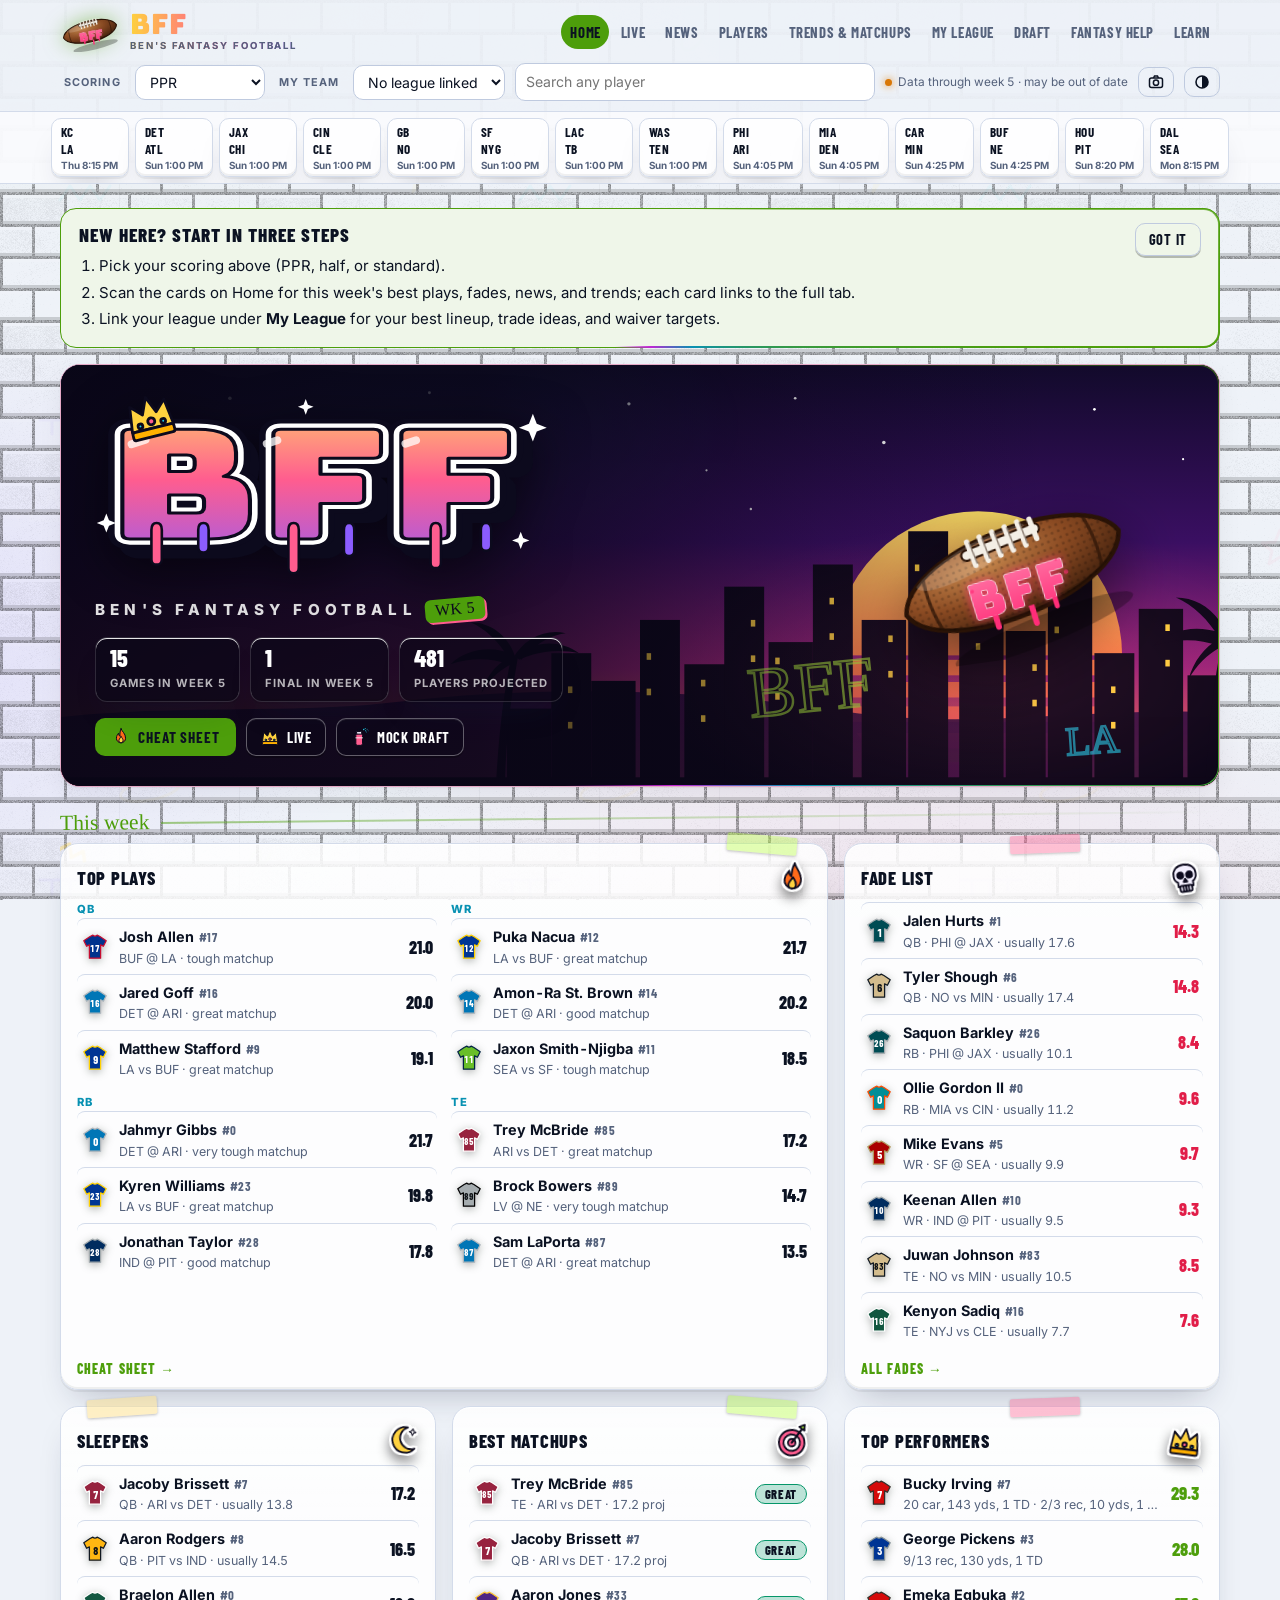
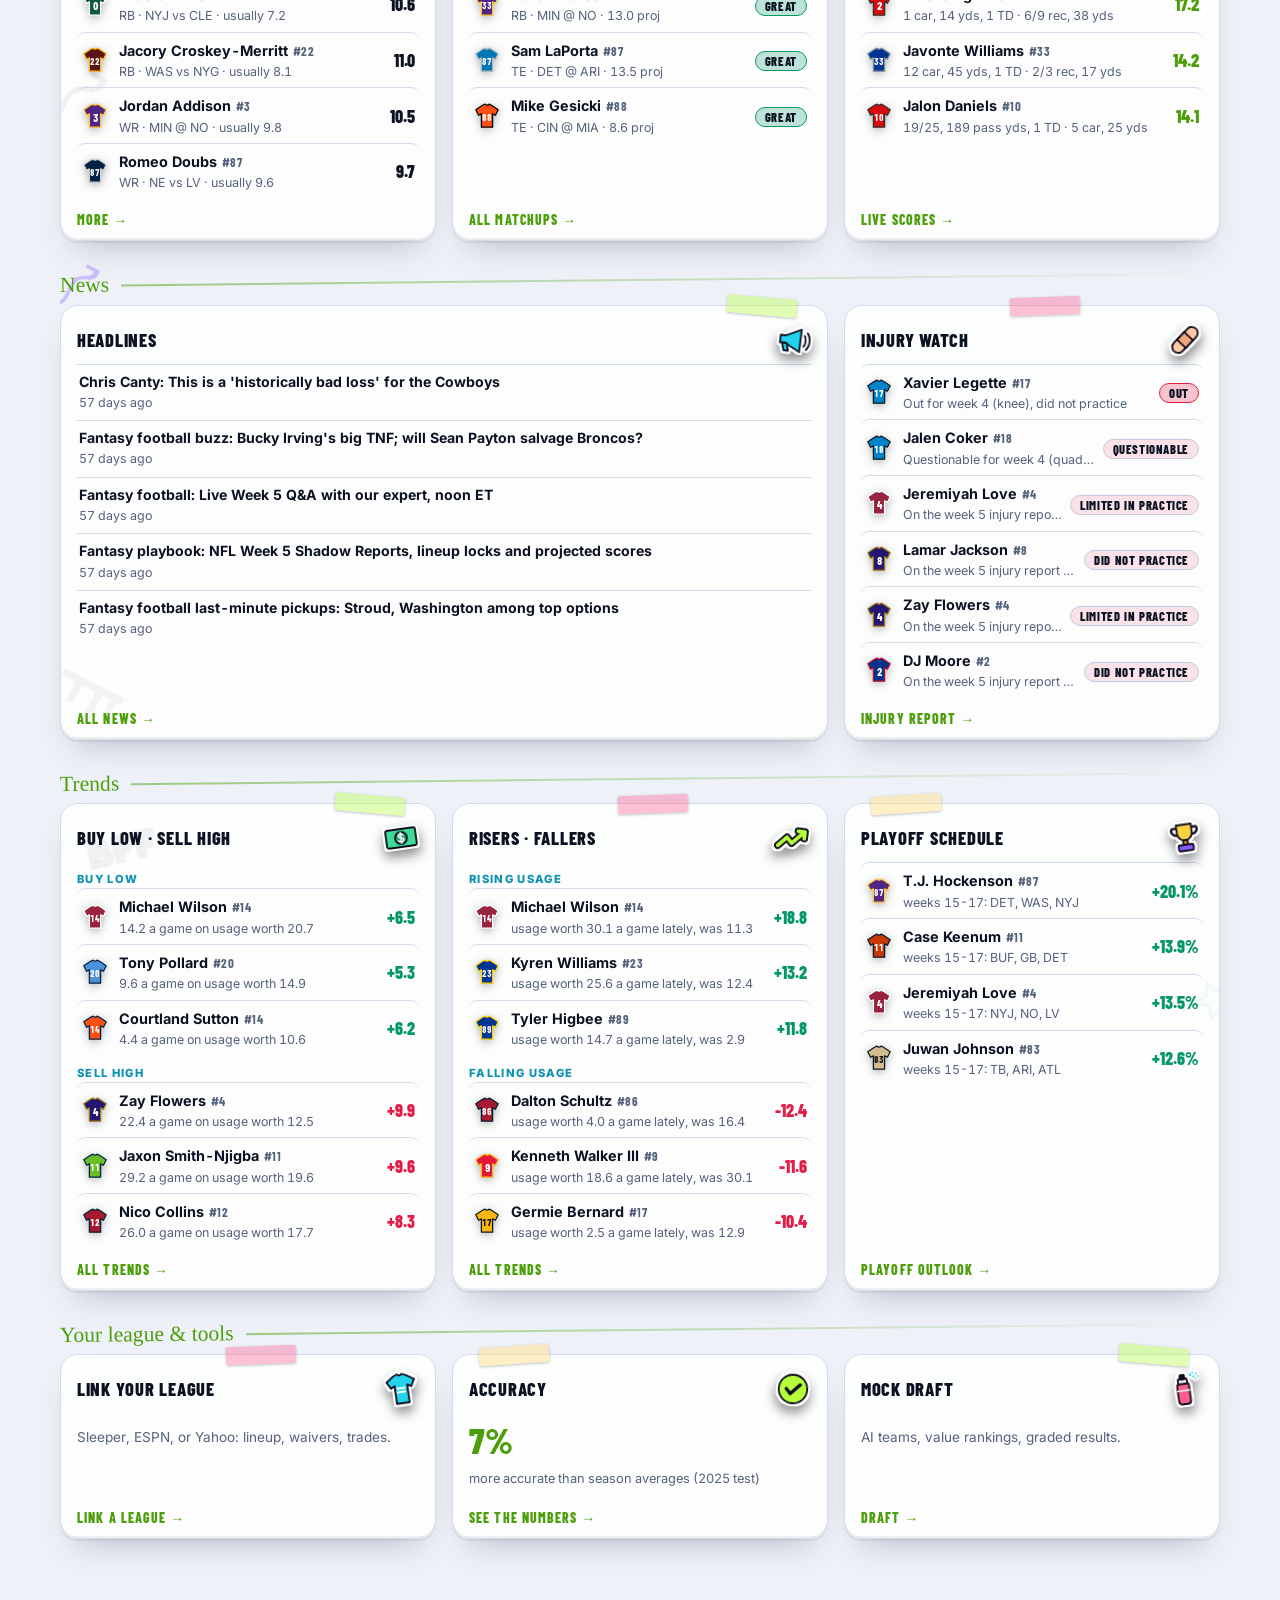
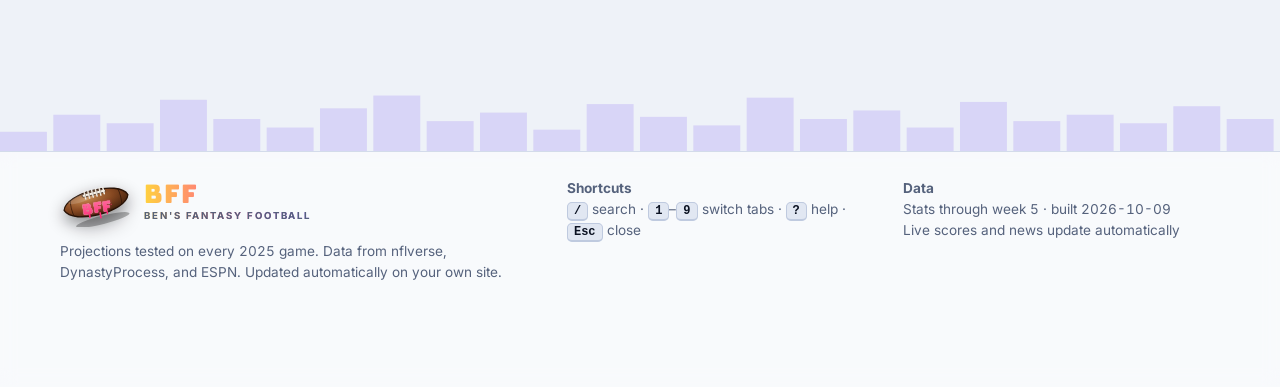
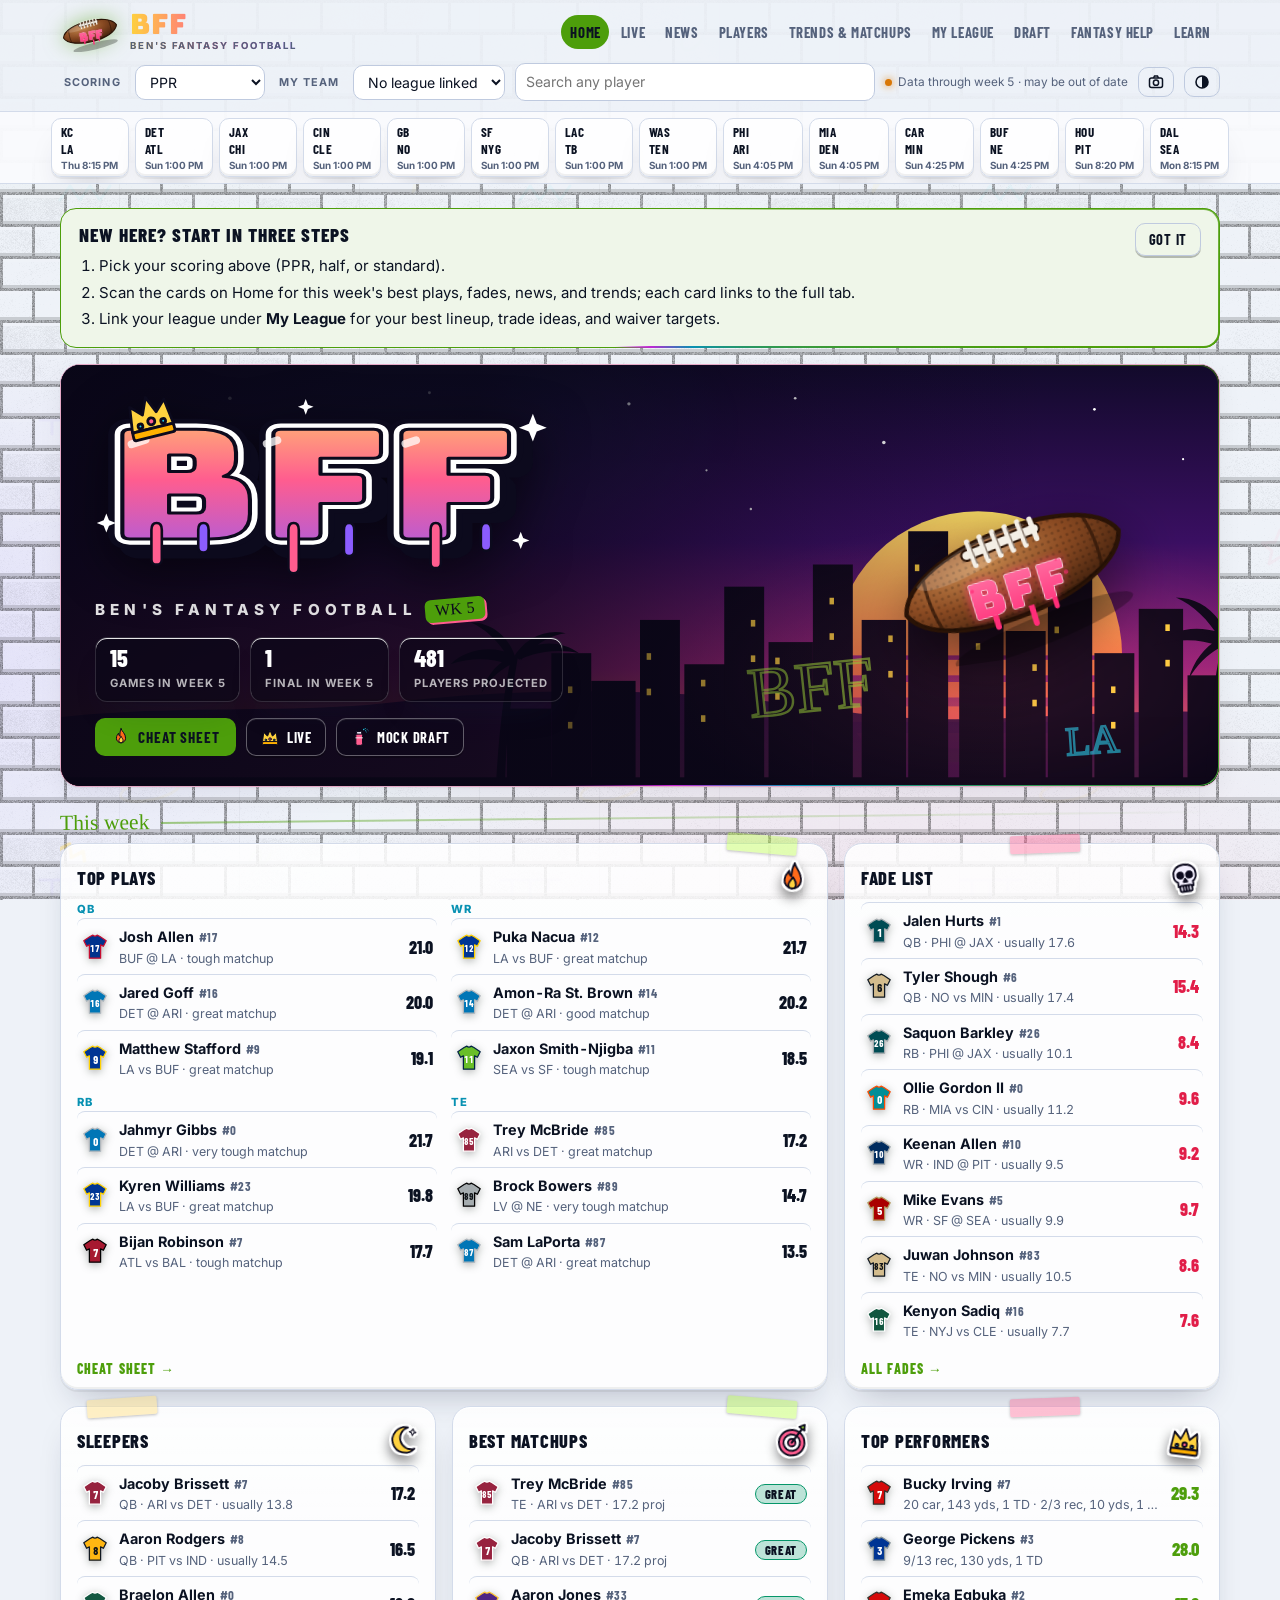
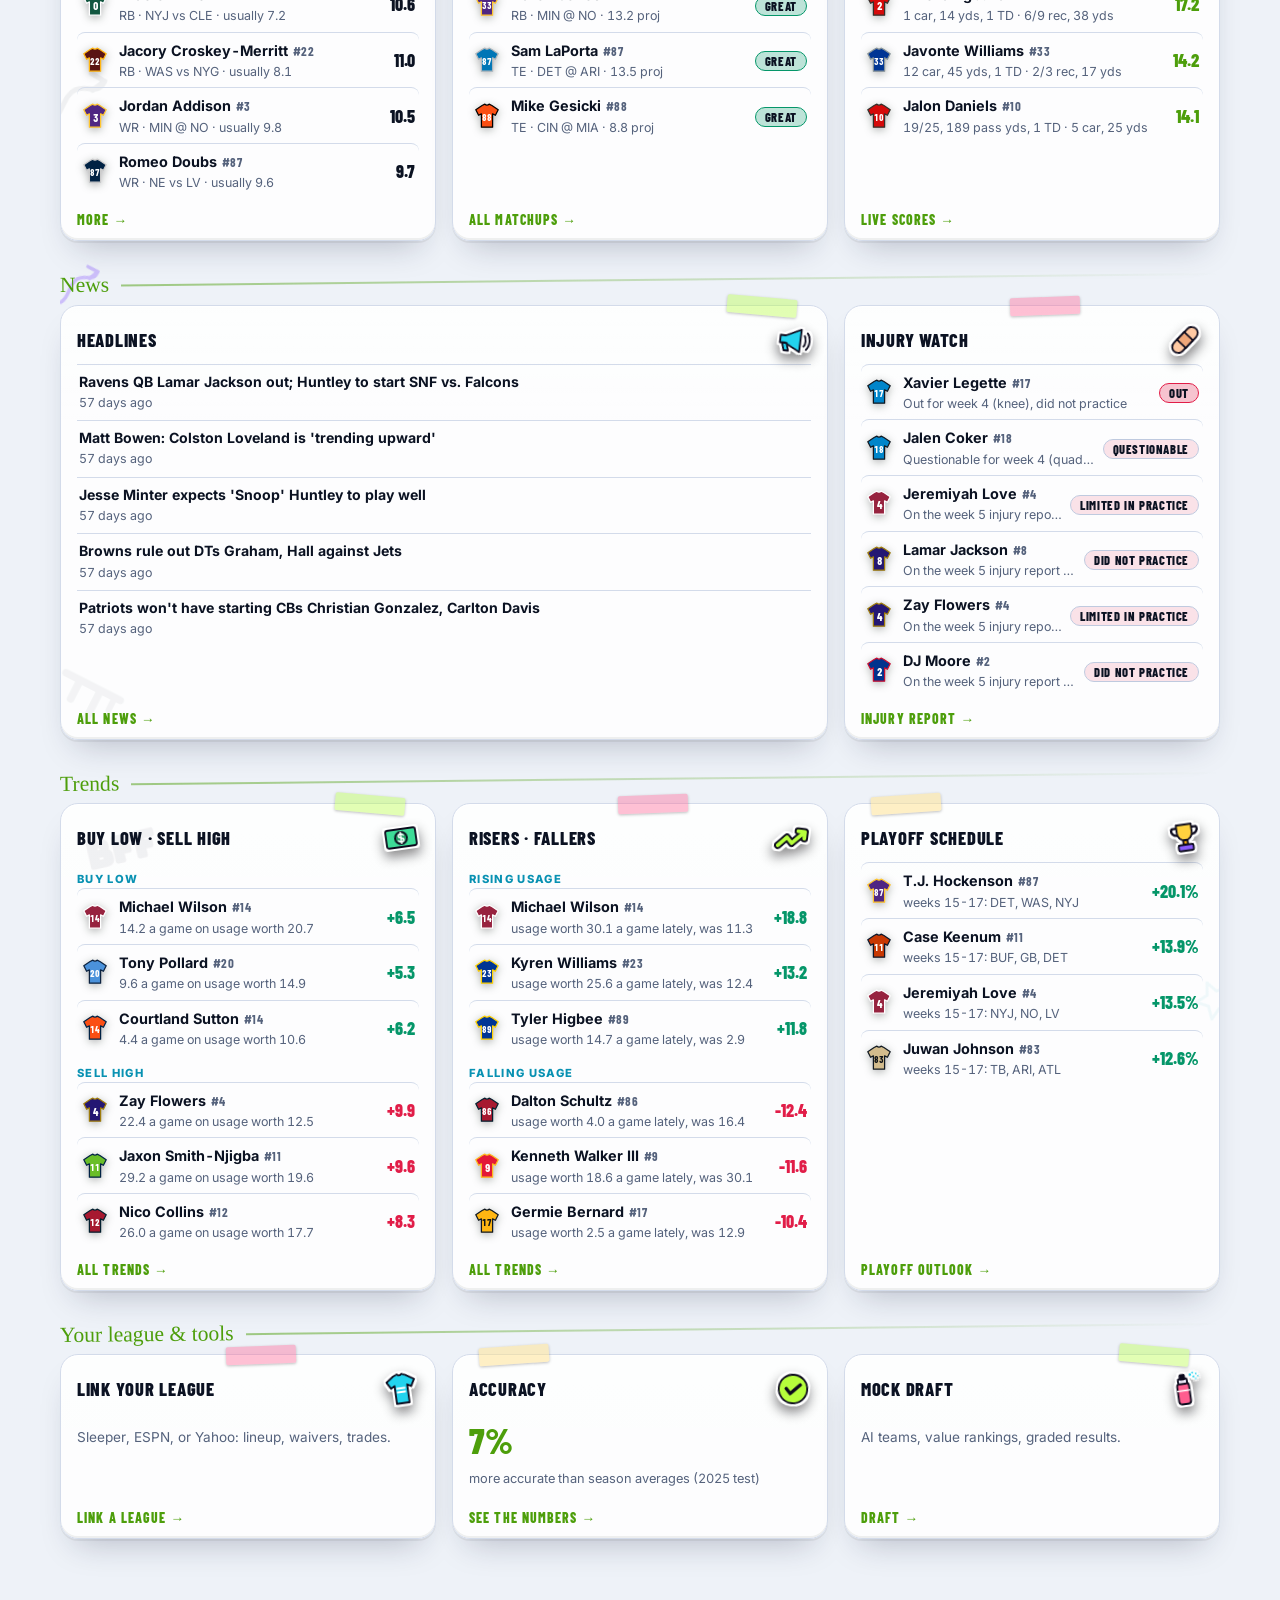
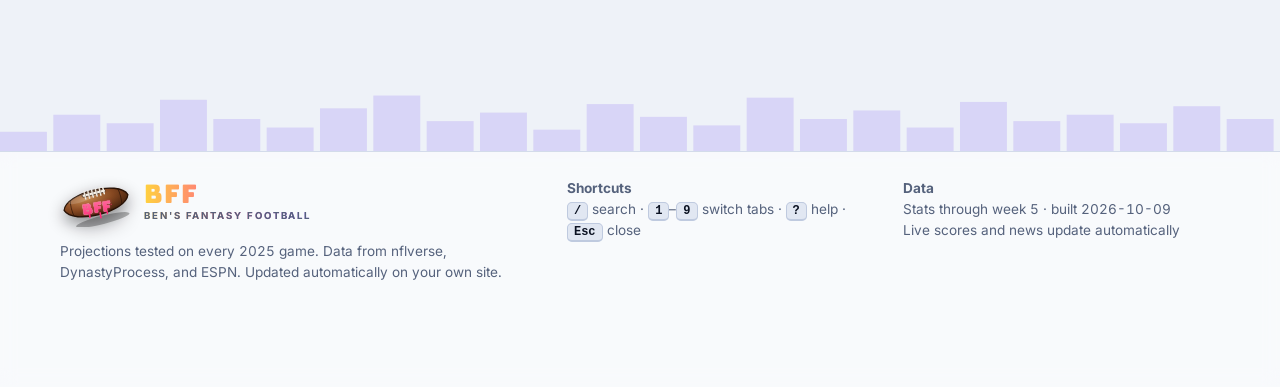
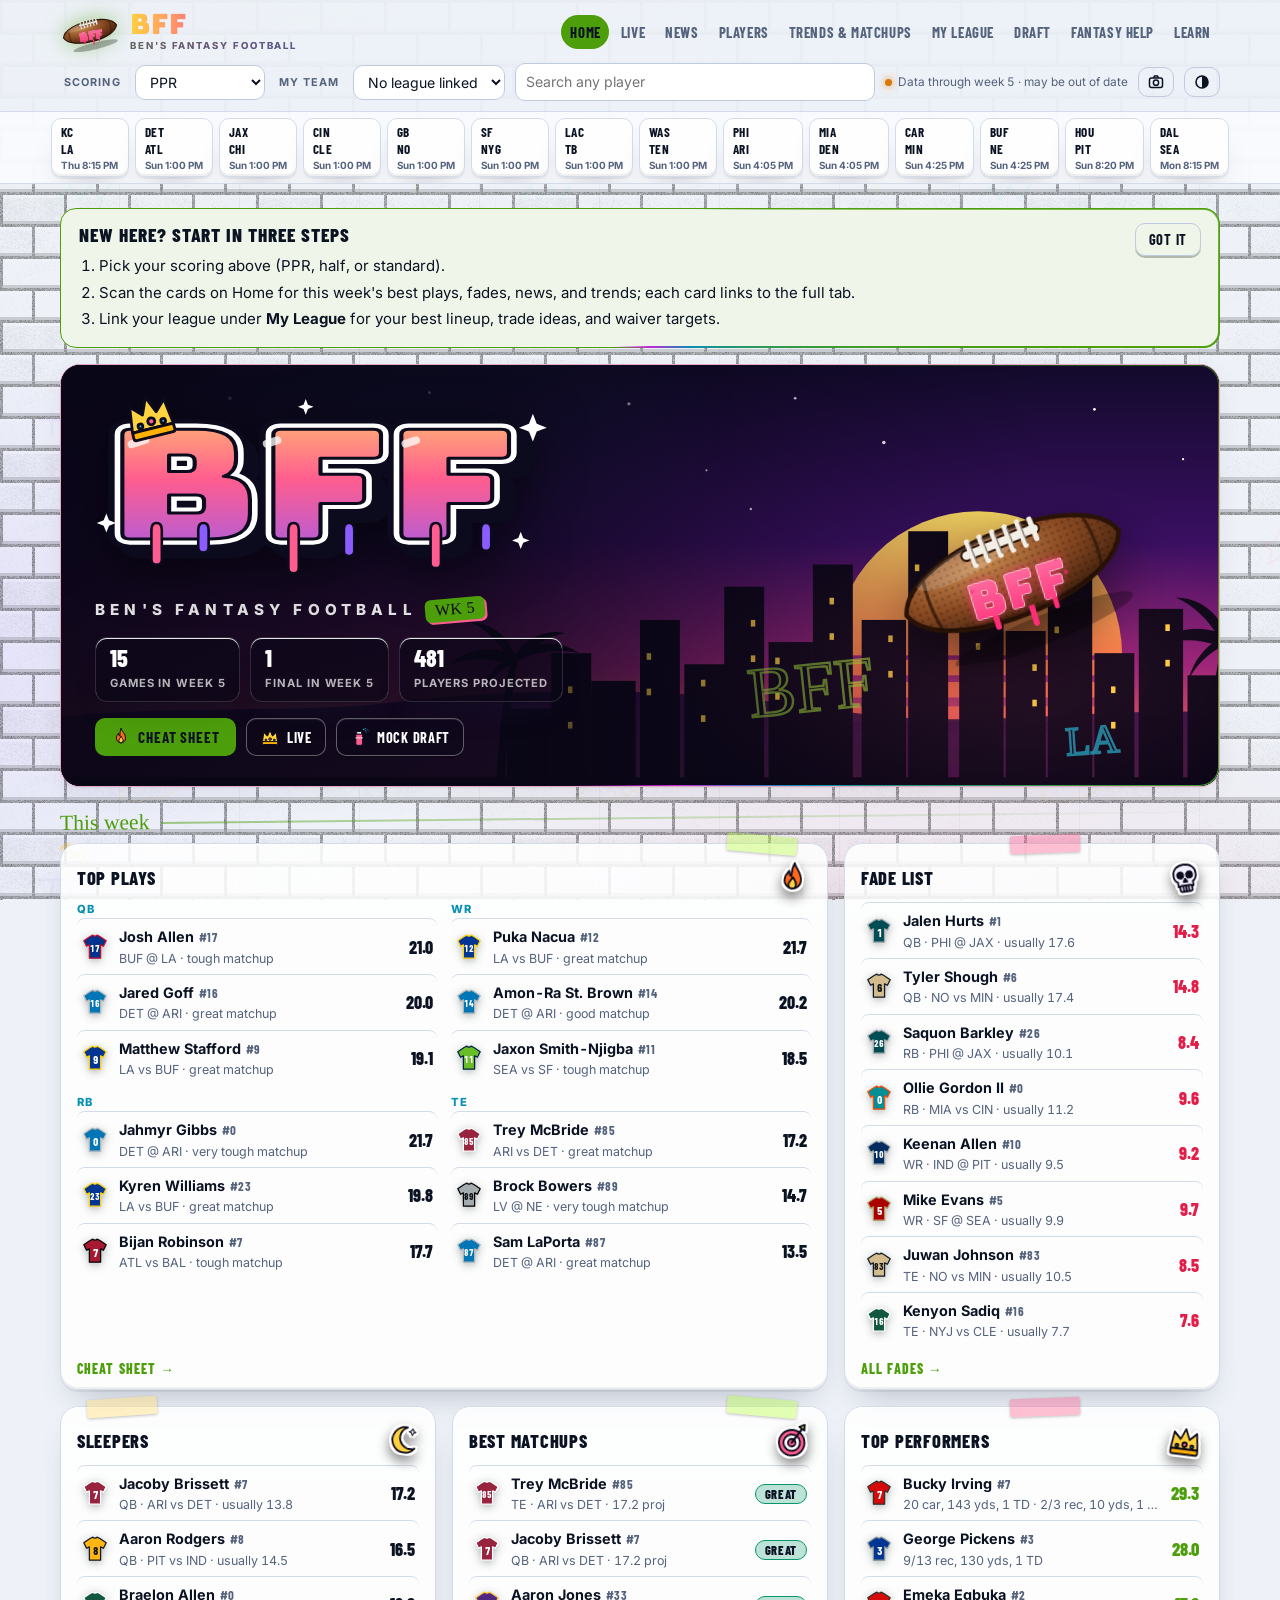
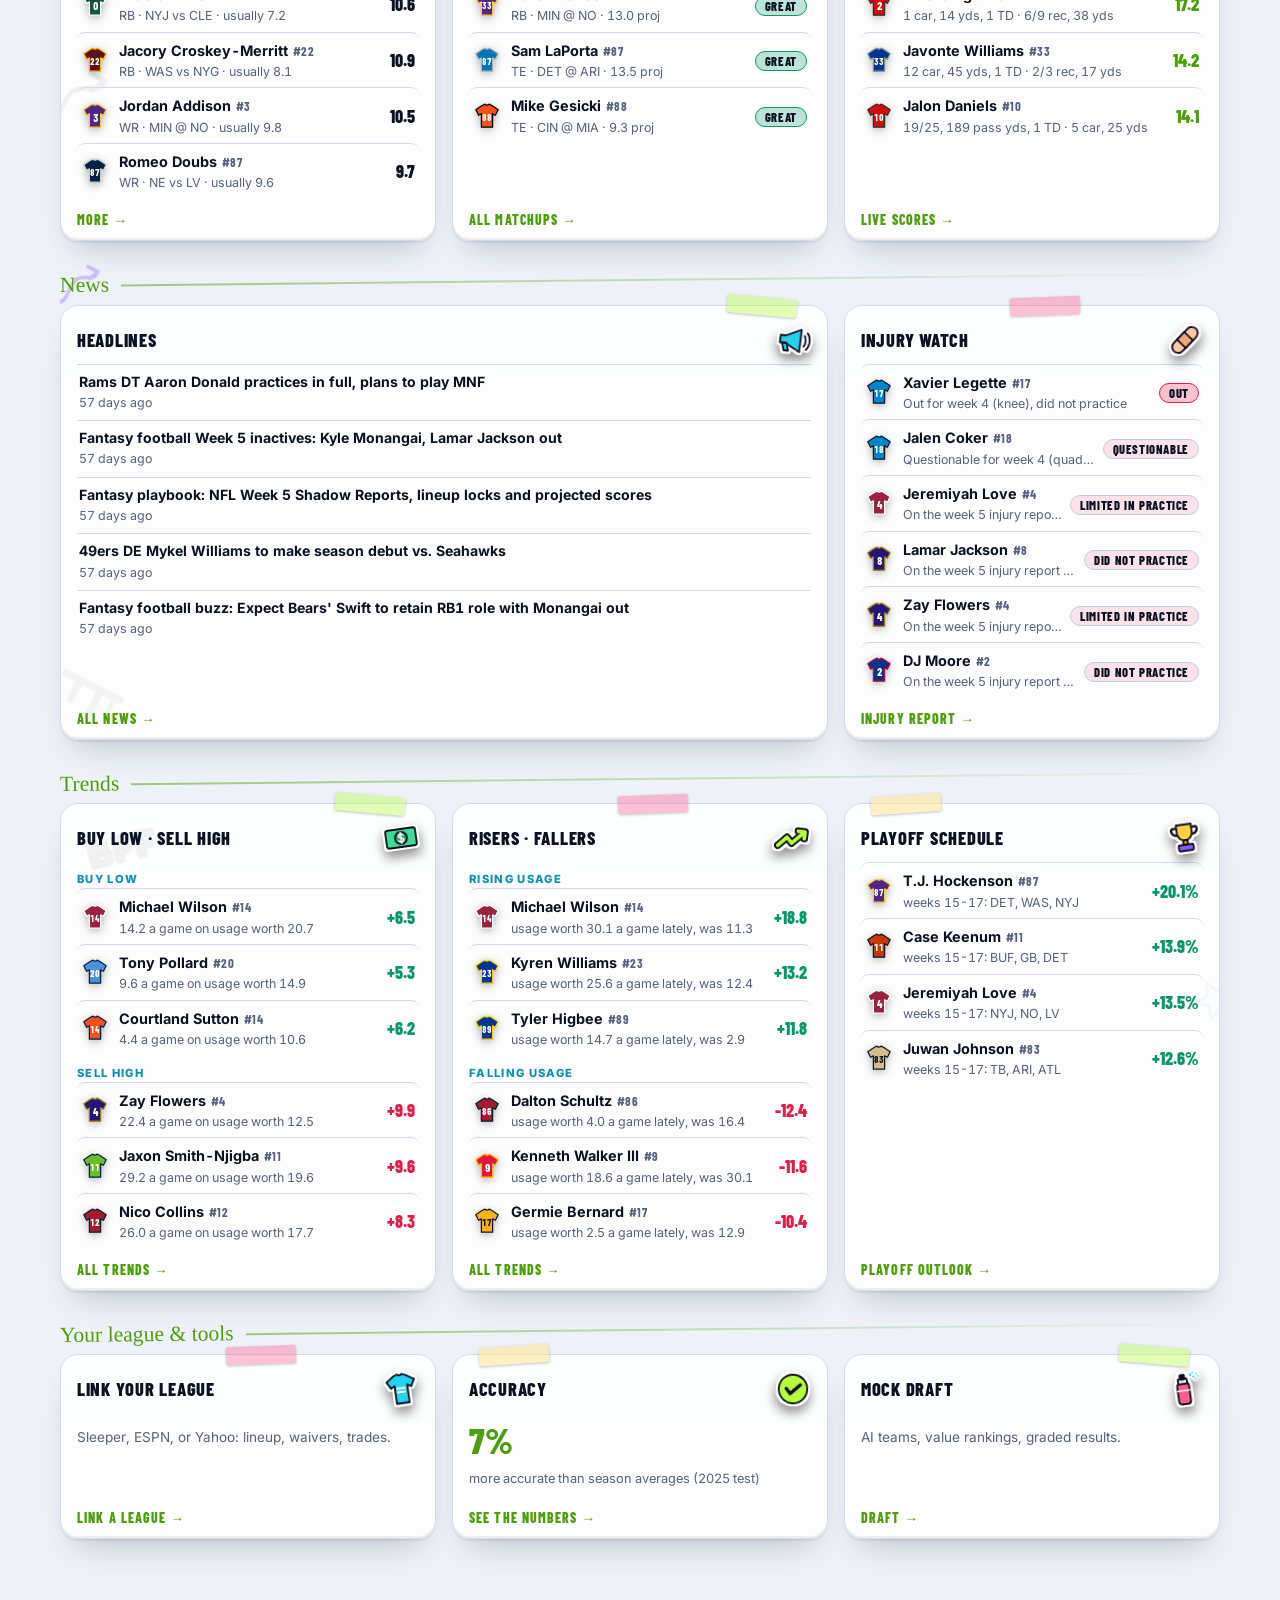
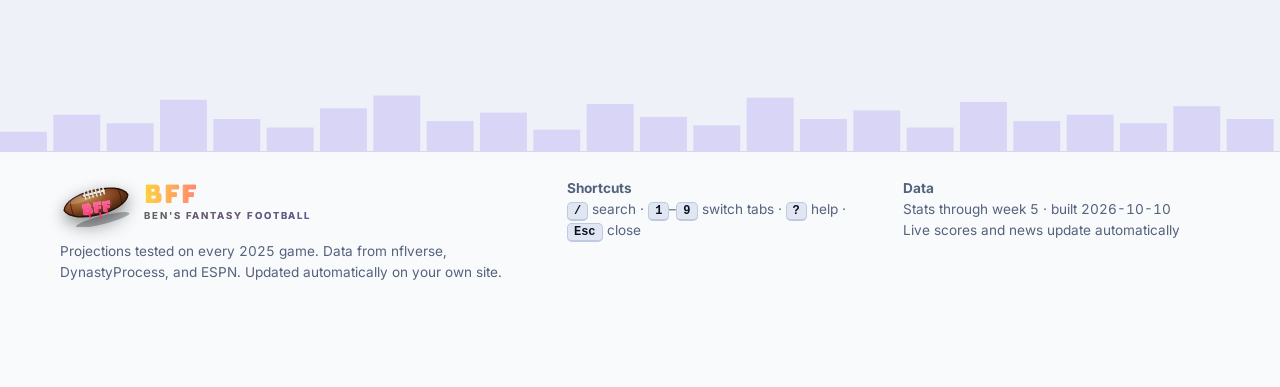
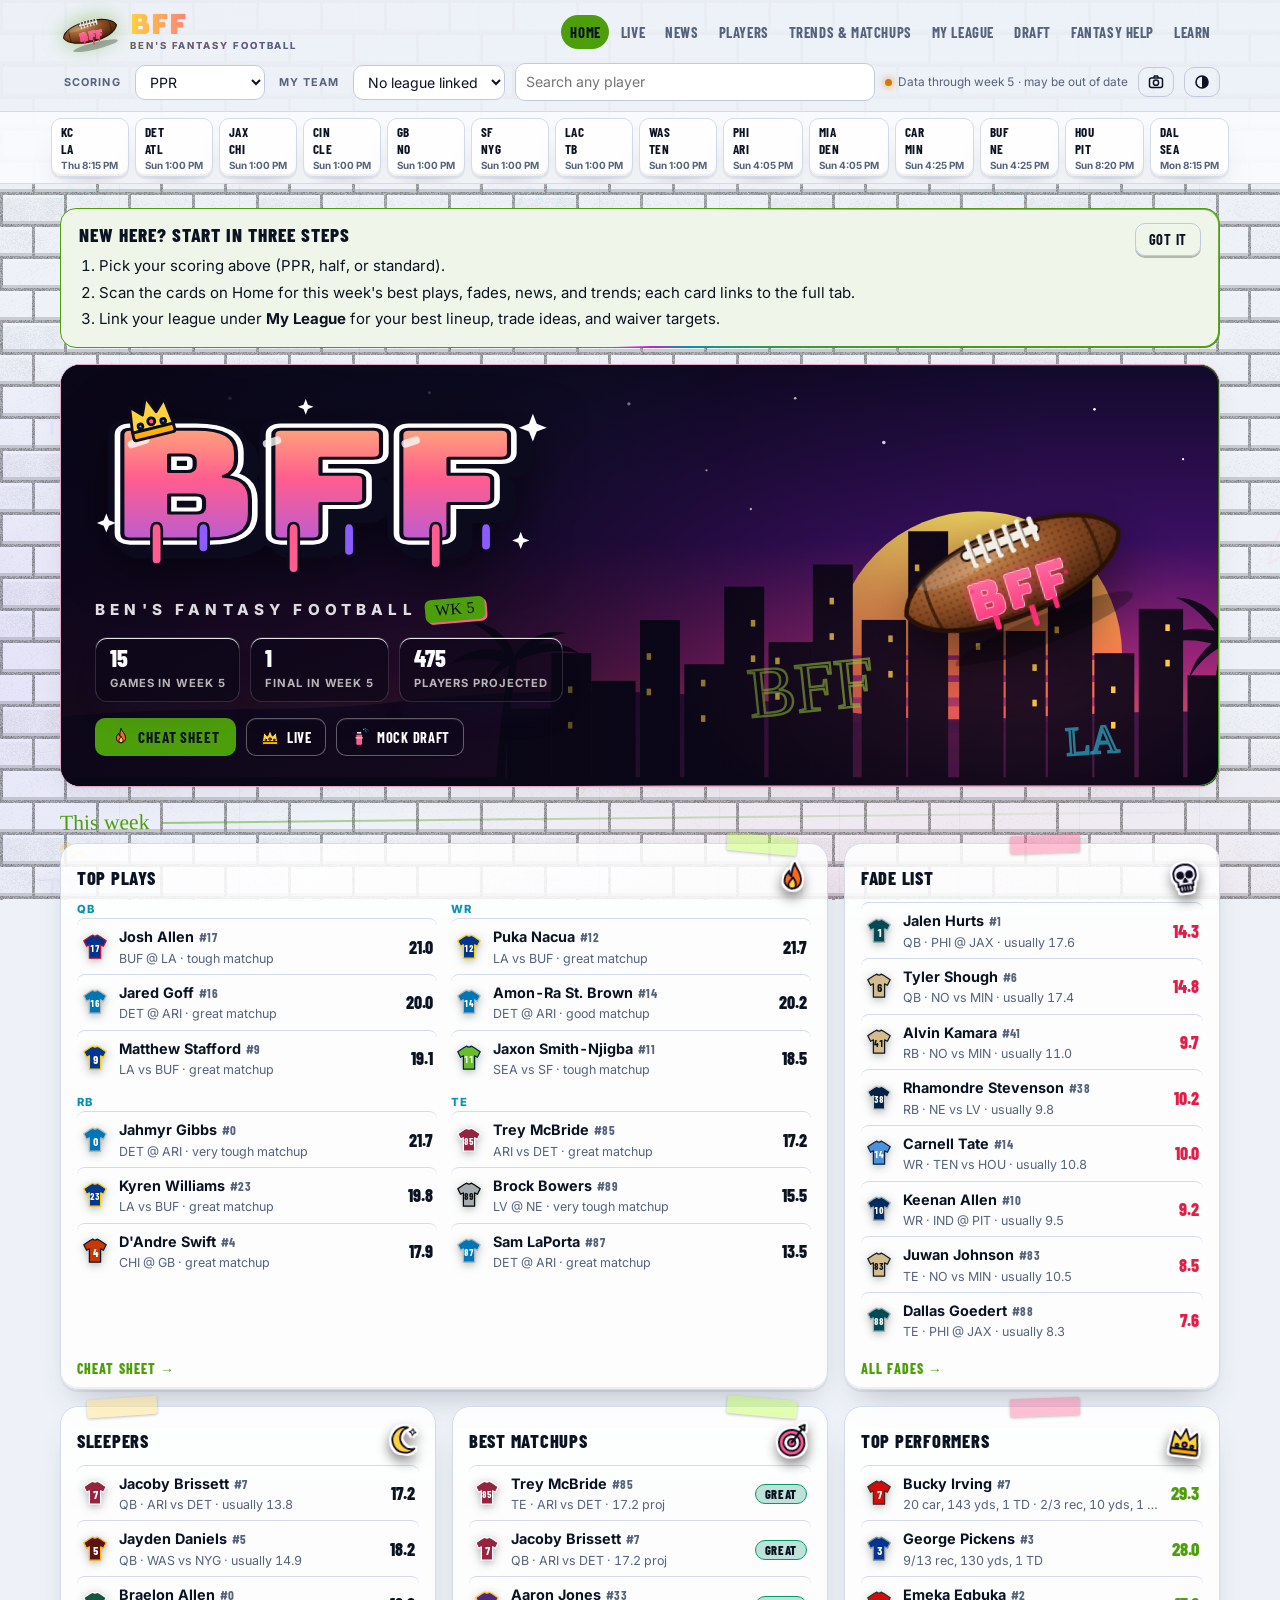
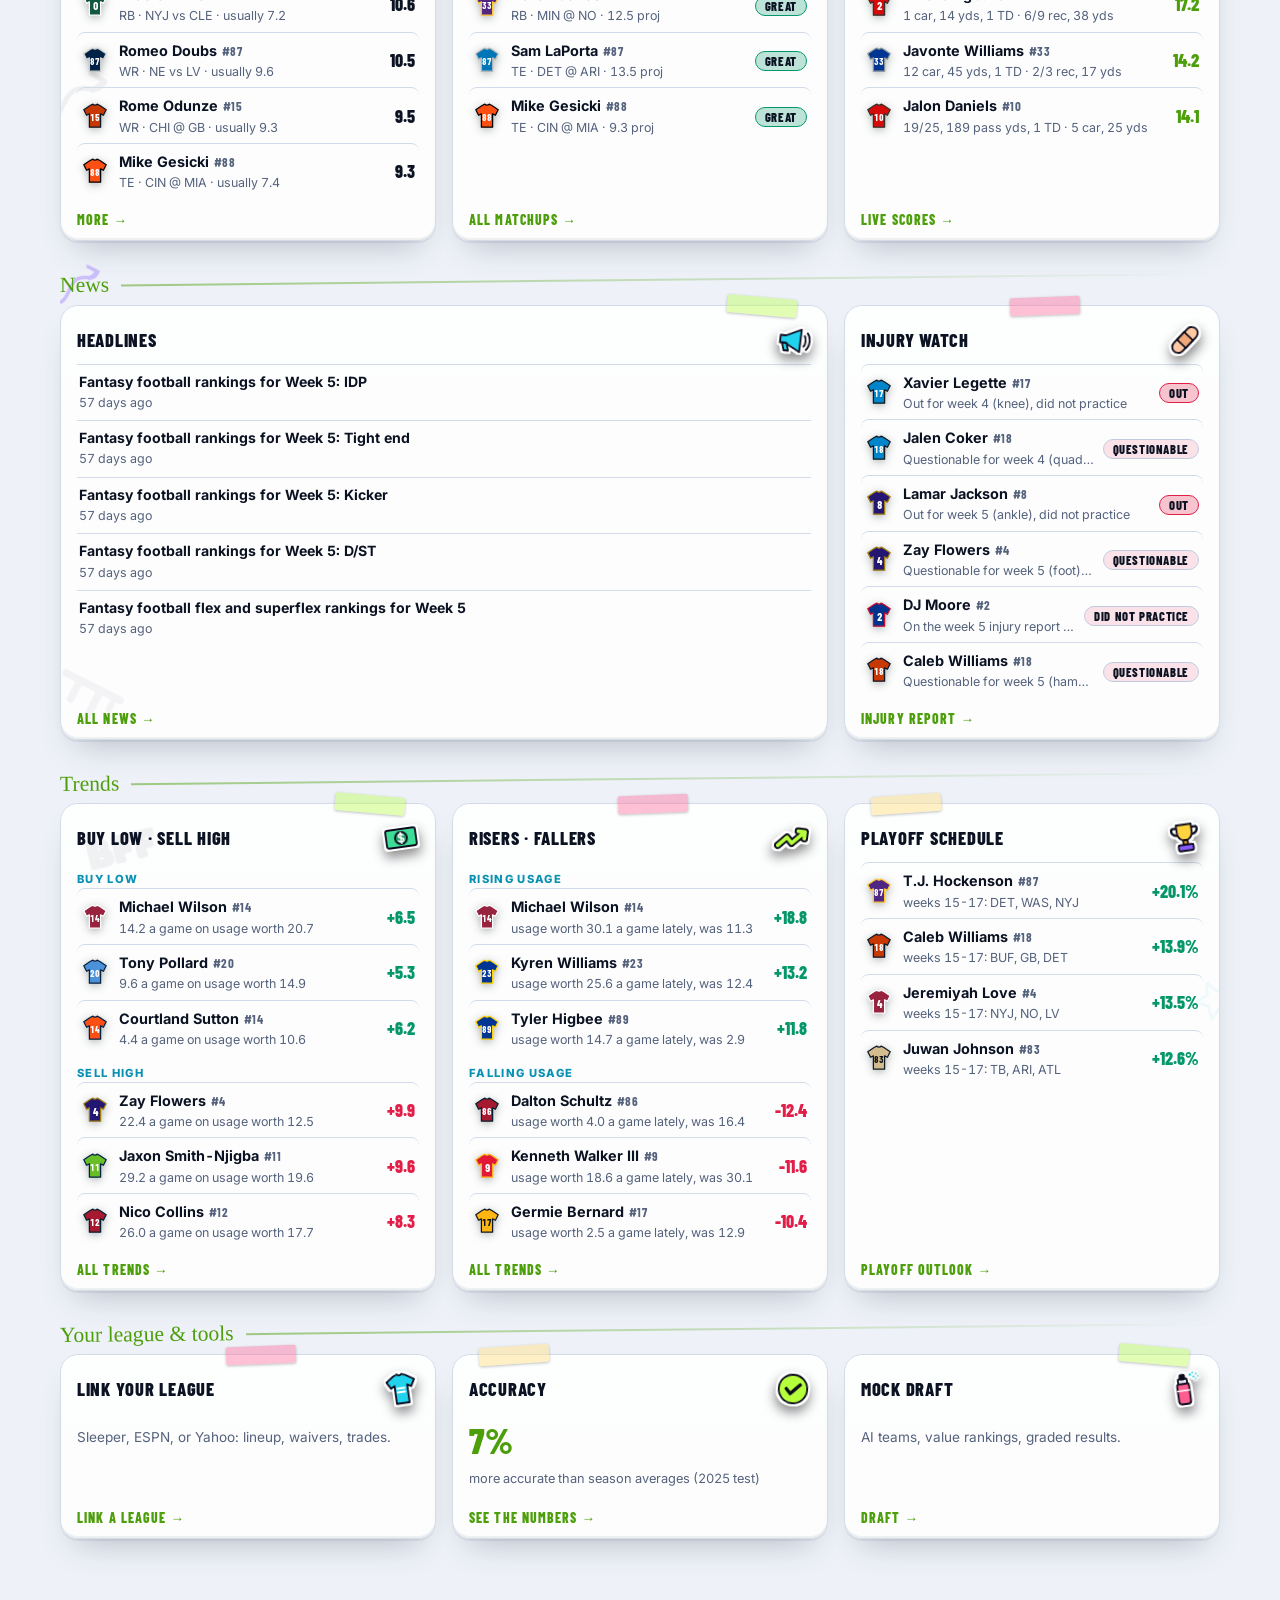
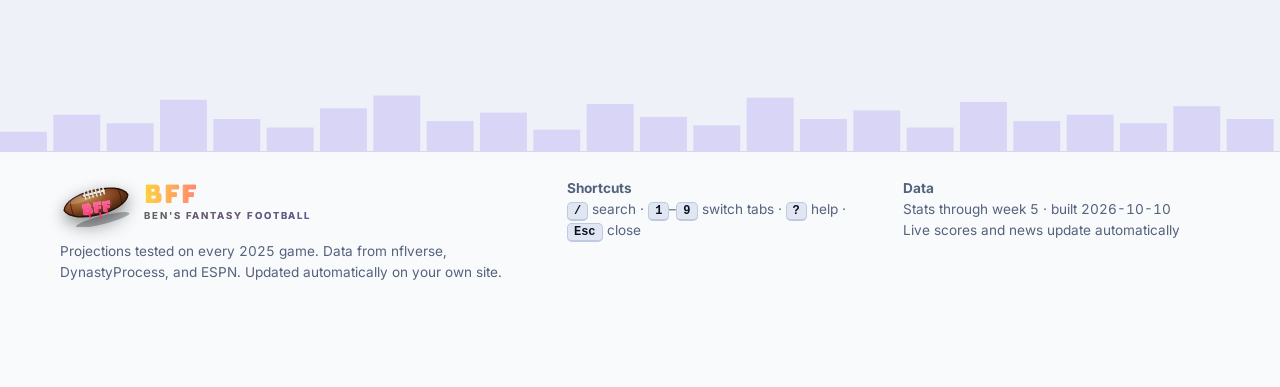
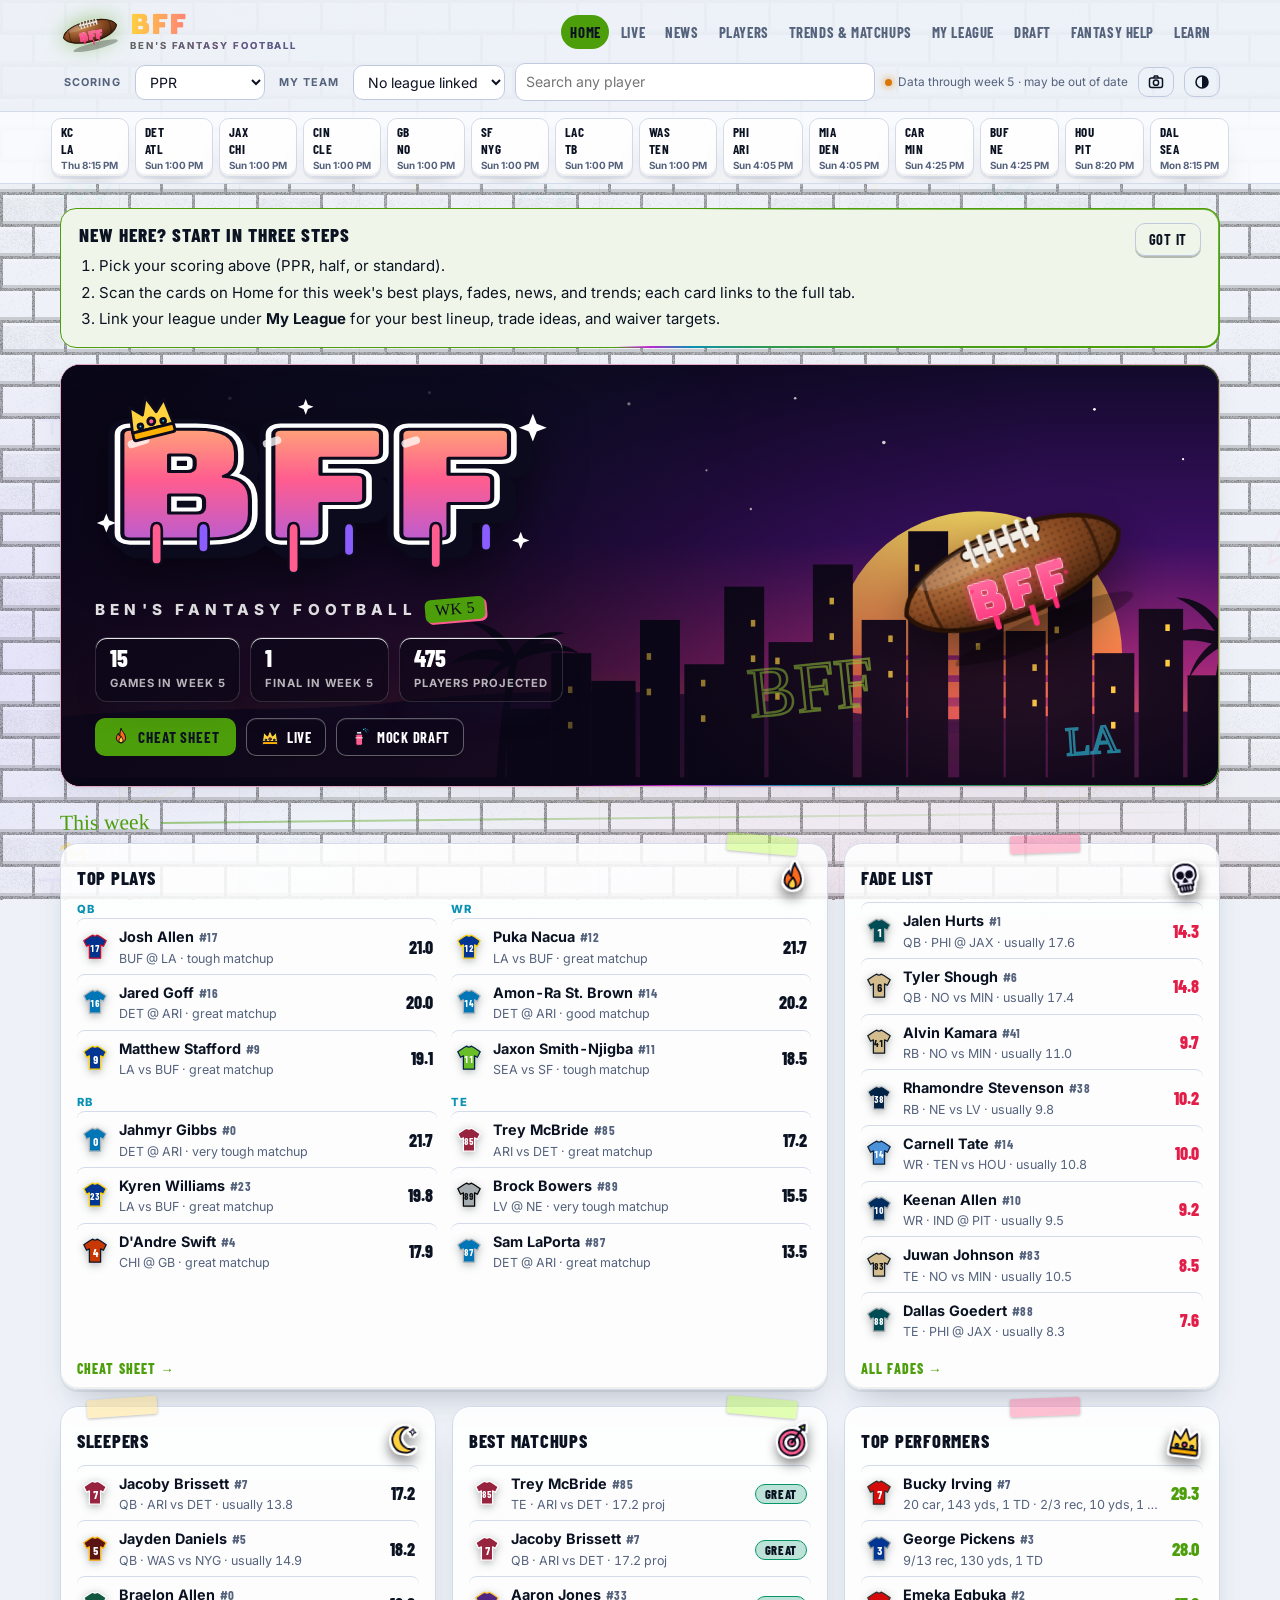
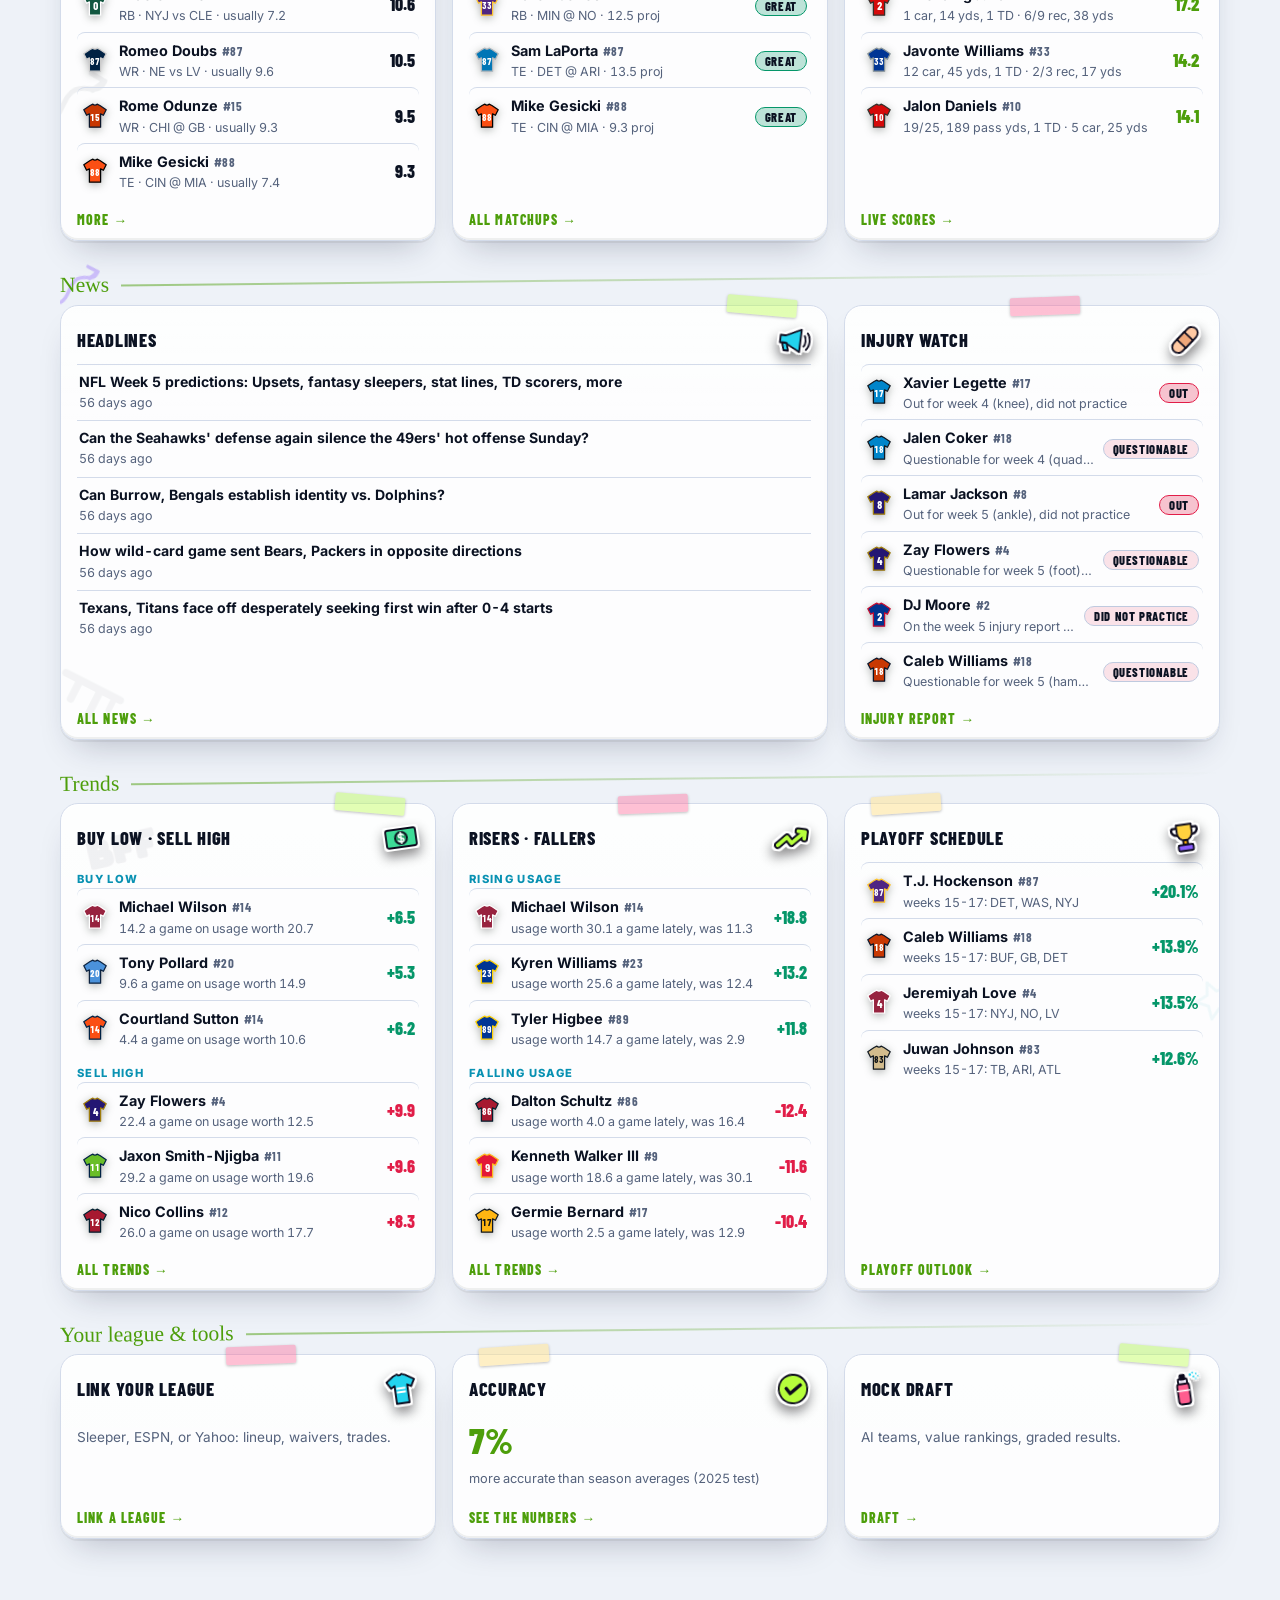
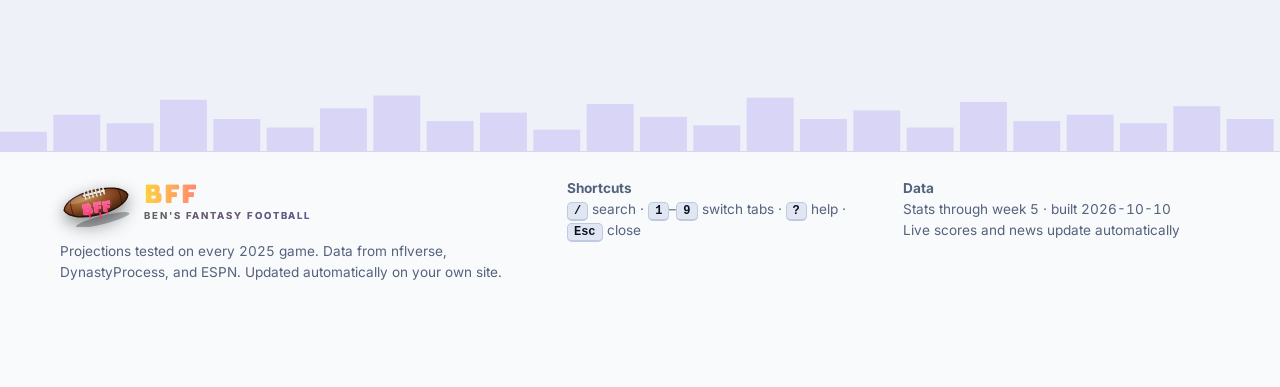
